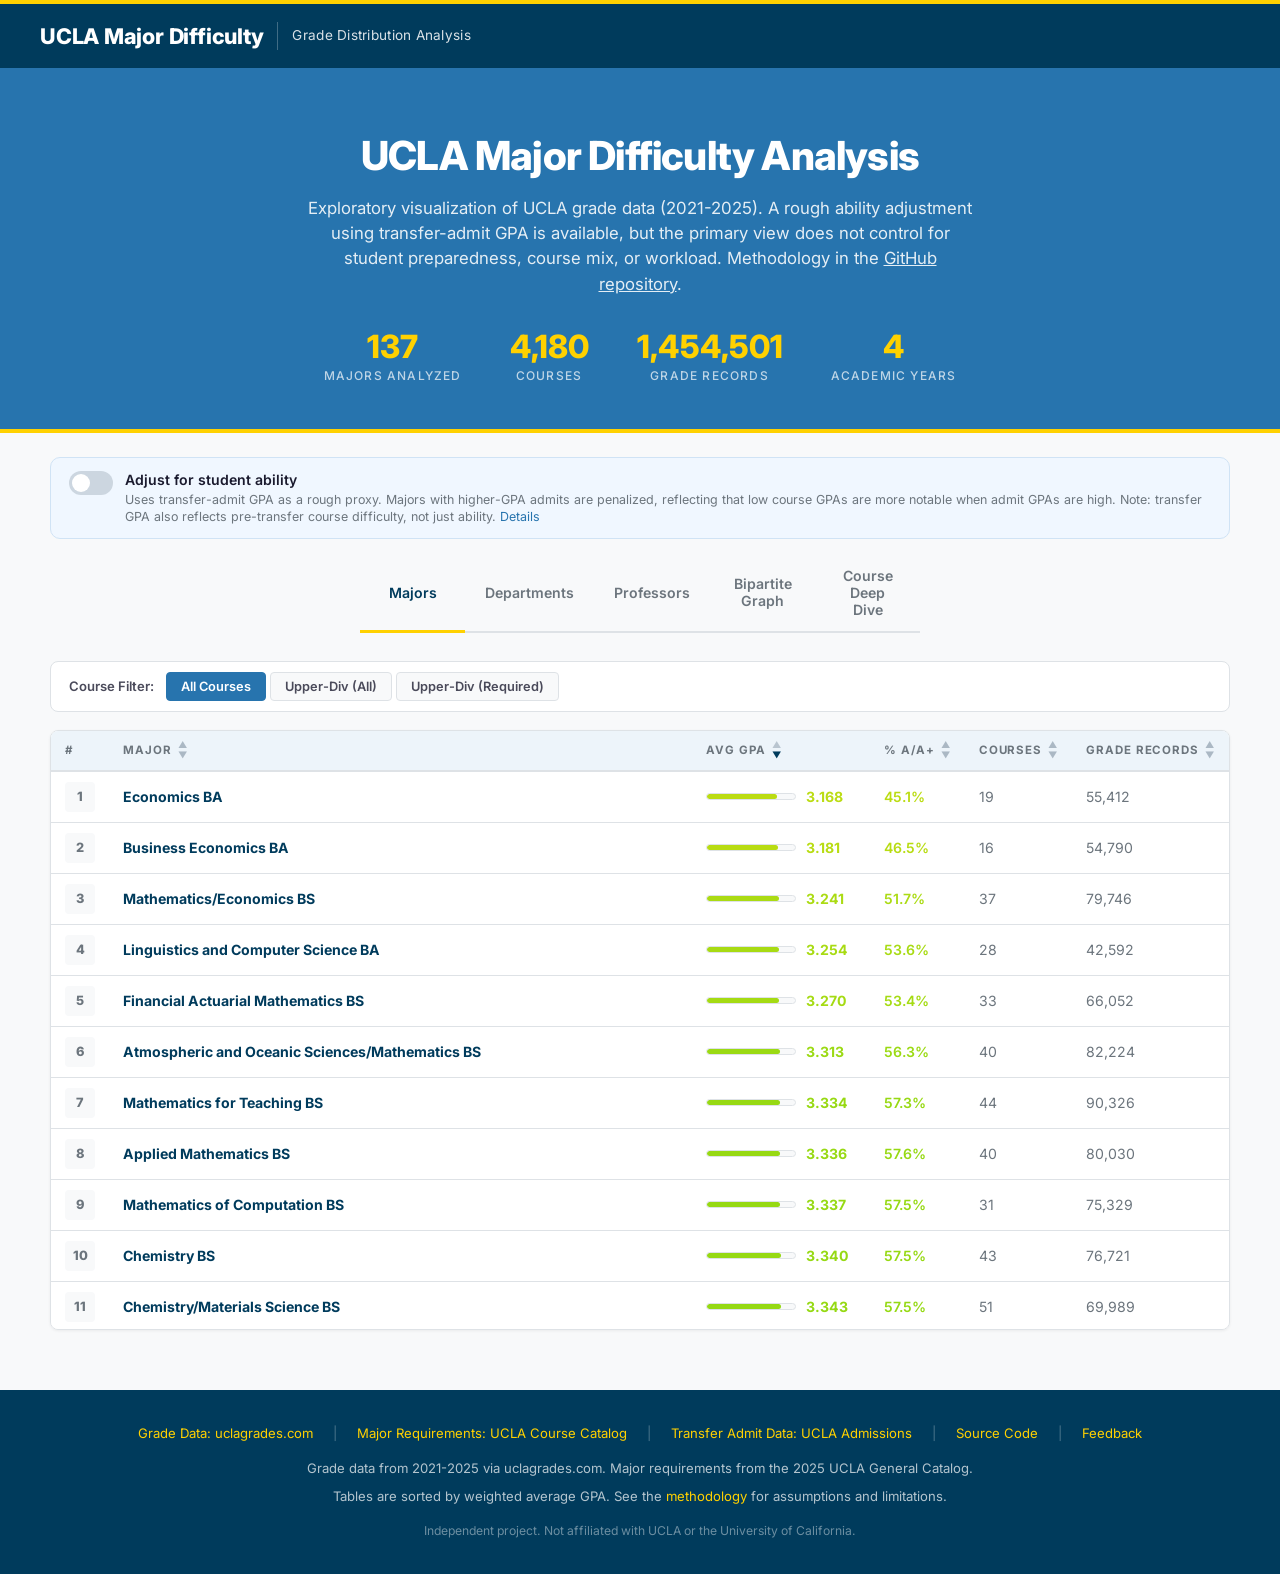
==== index.html @ a9bcaf11 "Add course filtering" ====
<!DOCTYPE html>
<html lang="en">
<head>
    <meta charset="UTF-8">
    <meta name="viewport" content="width=device-width, initial-scale=1.0">
    <title>UCLA Major Difficulty</title>
    <meta name="description" content="Exploratory visualization of UCLA grade distribution patterns (2021-2025). Interactive tables, bipartite graph, and course-level data. Not a definitive difficulty measure.">
    <link rel="icon" href="favicon.ico" type="image/png">
    <style>
/* ============================================================
   UCLA Major Difficulty Analysis — Stylesheet
   Design inspired by catalog.registrar.ucla.edu
   Colors: UCLA Blue (#2774AE), UCLA Gold (#FFD100),
           Dark Blue (#003B5C)
   ============================================================ */

/* --- Google Fonts import --- */
@import url('https://fonts.googleapis.com/css2?family=Inter:wght@300;400;500;600;700;800;900&display=swap');

/* --- Design tokens --- */
:root {
    /* UCLA brand */
    --ucla-blue: #2774AE;
    --ucla-dark-blue: #003B5C;
    --ucla-gold: #FFD100;
    --ucla-gold-dark: #C89A00;

    /* Surfaces */
    --bg-page: #F8F9FA;
    --bg-white: #FFFFFF;
    --bg-light-blue: #EDF4FA;
    --bg-hover: #F0F5FB;

    /* Borders */
    --border-light: #DEE2E6;
    --border-medium: #C1C1C1;
    --border-blue: rgba(39, 116, 174, 0.2);

    /* Text */
    --text-primary: #1A1A2E;
    --text-secondary: #4A4A5A;
    --text-muted: #6C757D;
    --text-on-blue: #FFFFFF;
    --text-link: #2774AE;

    /* Shadows */
    --shadow-sm: 0 1px 3px rgba(0, 0, 0, 0.06);
    --shadow-md: 0 4px 12px rgba(0, 0, 0, 0.08);
    --shadow-lg: 0 8px 30px rgba(0, 0, 0, 0.10);

    /* Radius */
    --radius-sm: 4px;
    --radius-md: 8px;
    --radius-lg: 12px;
}

/* --- Reset & base --- */
*,
*::before,
*::after {
    margin: 0;
    padding: 0;
    box-sizing: border-box;
}

body {
    font-family: 'Inter', 'Helvetica Neue', Helvetica, Arial, sans-serif;
    background: var(--bg-page);
    color: var(--text-primary);
    line-height: 1.6;
    -webkit-font-smoothing: antialiased;
}

a {
    color: var(--text-link);
    text-decoration: none;
}

a:hover {
    text-decoration: underline;
}


/* ============================================================
   HEADER — UCLA-style tiered header
   ============================================================ */

.ucla-topbar {
    background: var(--ucla-gold);
    height: 4px;
}

.site-header {
    background: var(--ucla-dark-blue);
    color: var(--text-on-blue);
    padding: 0 40px;
    display: flex;
    align-items: center;
    justify-content: space-between;
    height: 64px;
}

.site-header__brand {
    display: flex;
    align-items: center;
    gap: 14px;
}

.site-header__logo {
    font-size: 1.35rem;
    font-weight: 800;
    letter-spacing: -0.01em;
    color: var(--text-on-blue);
    text-decoration: none;
}

.site-header__logo:hover {
    text-decoration: none;
    opacity: 0.92;
}

.site-header__divider {
    width: 1px;
    height: 28px;
    background: rgba(255, 255, 255, 0.25);
}

.site-header__subtitle {
    font-size: 0.85rem;
    font-weight: 400;
    opacity: 0.85;
    letter-spacing: 0.02em;
}

.site-header__links {
    display: flex;
    gap: 20px;
}

.site-header__link {
    color: var(--text-on-blue);
    font-size: 0.82rem;
    font-weight: 500;
    opacity: 0.85;
    transition: opacity 0.2s;
}

.site-header__link:hover {
    opacity: 1;
    text-decoration: none;
}


/* ============================================================
   HERO SECTION
   ============================================================ */

.hero {
    background: var(--ucla-blue);
    color: var(--text-on-blue);
    padding: 56px 40px 48px;
    text-align: center;
    position: relative;
}

.hero::after {
    content: '';
    position: absolute;
    bottom: 0;
    left: 0;
    right: 0;
    height: 4px;
    background: var(--ucla-gold);
}

.hero__title {
    font-size: 2.5rem;
    font-weight: 800;
    letter-spacing: -0.02em;
    margin-bottom: 8px;
}

.hero__desc {
    font-size: 1.05rem;
    font-weight: 400;
    opacity: 0.88;
    max-width: 680px;
    margin: 0 auto 32px;
    line-height: 1.5;
}

.hero__stats {
    display: flex;
    justify-content: center;
    gap: 48px;
    flex-wrap: wrap;
}

.hero__stat-num {
    font-size: 2rem;
    font-weight: 800;
    color: var(--ucla-gold);
    line-height: 1.1;
}

.hero__stat-label {
    font-size: 0.75rem;
    font-weight: 500;
    text-transform: uppercase;
    letter-spacing: 0.1em;
    opacity: 0.7;
    margin-top: 2px;
}


/* ============================================================
   WINNER BANNER
   ============================================================ */

.winner-banner {
    background: var(--bg-white);
    border: 1px solid var(--border-light);
    border-left: 5px solid var(--ucla-gold);
    border-radius: var(--radius-md);
    padding: 28px 32px;
    margin: -24px auto 32px;
    max-width: 800px;
    display: flex;
    align-items: center;
    gap: 24px;
    box-shadow: var(--shadow-md);
    position: relative;
    z-index: 2;
}

.winner-banner__icon {
    flex-shrink: 0;
    width: 56px;
    height: 56px;
    background: var(--ucla-gold);
    border-radius: 50%;
    display: flex;
    align-items: center;
    justify-content: center;
    font-size: 1.5rem;
    font-weight: 800;
    color: var(--ucla-dark-blue);
}

.winner-banner__label {
    font-size: 0.82rem;
    font-weight: 600;
    color: var(--text-muted);
    text-transform: uppercase;
    letter-spacing: 0.06em;
}

.winner-banner__name {
    font-size: 1.6rem;
    font-weight: 800;
    color: var(--ucla-dark-blue);
    margin-top: 2px;
}

.winner-banner__detail {
    font-size: 0.88rem;
    color: var(--text-secondary);
    margin-top: 4px;
}


/* ============================================================
   CONTAINER
   ============================================================ */

.container {
    max-width: 1240px;
    margin: 0 auto;
    padding: 0 30px 60px;
}


/* ============================================================
   TABS — UCLA-style underline tabs
   ============================================================ */

.tabs {
    display: flex;
    gap: 0;
    border-bottom: 2px solid var(--border-light);
    margin-bottom: 28px;
    max-width: 560px;
    margin-left: auto;
    margin-right: auto;
}

.tab {
    flex: 1;
    padding: 12px 20px;
    background: transparent;
    border: none;
    border-bottom: 3px solid transparent;
    color: var(--text-muted);
    font-family: 'Inter', sans-serif;
    font-size: 0.88rem;
    font-weight: 600;
    cursor: pointer;
    transition: color 0.2s, border-color 0.2s;
    margin-bottom: -2px;
}

.tab:hover {
    color: var(--text-primary);
}

.tab.active {
    color: var(--ucla-dark-blue);
    border-bottom-color: var(--ucla-gold);
}


/* ============================================================
   PANELS
   ============================================================ */

.panel {
    display: none;
}

.panel.active {
    display: block;
}


/* ============================================================
   FILTER BAR
   ============================================================ */

.filter-bar {
    display: flex;
    flex-wrap: wrap;
    align-items: center;
    gap: 12px;
    margin-bottom: 18px;
    background: var(--bg-white);
    border: 1px solid var(--border-light);
    border-radius: var(--radius-md);
    padding: 10px 18px;
}

.filter-bar label {
    color: var(--text-secondary);
    font-size: 0.82rem;
    font-weight: 600;
}

.filter-bar .filter-group {
    display: flex;
    gap: 4px;
}

.filter-bar button {
    background: var(--bg-page);
    color: var(--text-secondary);
    border: 1px solid var(--border-light);
    border-radius: var(--radius-sm);
    padding: 6px 14px;
    font-family: 'Inter', sans-serif;
    font-size: 0.8rem;
    font-weight: 600;
    cursor: pointer;
    transition: all 0.2s;
}

.filter-bar button:hover {
    border-color: var(--ucla-blue);
    color: var(--ucla-blue);
}

.filter-bar button.active-filter {
    background: var(--ucla-blue);
    border-color: var(--ucla-blue);
    color: var(--text-on-blue);
}


/* ============================================================
   SCROLLABLE TABLE WRAPPER
   ============================================================ */

.table-scroll-wrapper {
    max-height: 600px;
    overflow-y: auto;
    border: 1px solid var(--border-light);
    border-radius: var(--radius-md);
    box-shadow: var(--shadow-sm);
}


/* ============================================================
   RANKINGS TABLE
   ============================================================ */

.rankings-table {
    width: 100%;
    border-collapse: separate;
    border-spacing: 0;
    background: var(--bg-white);
}

.rankings-table th {
    padding: 10px 14px;
    text-align: left;
    color: var(--text-muted);
    font-size: 0.72rem;
    font-weight: 700;
    text-transform: uppercase;
    letter-spacing: 0.08em;
    background: var(--bg-light-blue);
    border-bottom: 2px solid var(--border-light);
    position: sticky;
    top: 0;
    z-index: 3;
}

.rankings-table td {
    padding: 10px 14px;
    border-bottom: 1px solid var(--border-light);
    font-size: 0.88rem;
    transition: background 0.15s;
}

.rankings-table tbody tr:last-child td {
    border-bottom: none;
}

.rankings-table tbody tr:hover td {
    background: var(--bg-hover);
}

.rankings-table th[data-tip] {
    cursor: help;
}

.rankings-table th.sortable,
.courses-table th.sortable {
    cursor: help; /* keep question-mark cursor even when sortable */
    user-select: none;
    white-space: nowrap; /* keep label + icons on same line */
}

.rankings-table th.sortable:hover,
.courses-table th.sortable:hover {
    color: var(--ucla-dark-blue);
}

.sort-icons {
    display: inline-flex;
    flex-direction: column;
    gap: 1px;
    margin-left: 6px;
    vertical-align: middle;
    align-items: center;
    justify-content: center;
    transform: translateY(-1px);
}

.sort-icons .sort-up,
.sort-icons .sort-down {
    font-size: 9px;
    line-height: 9px;
    color: rgba(90, 110, 130, 0.45);
}

/* Active sort indicator rules (your convention):
   - highlight UP when highest values are at the top (desc)
   - highlight DOWN when lowest values are at the top (asc) */
.th-sort-active .sort-icons .sort-up,
.th-sort-active .sort-icons .sort-down {
    color: rgba(90, 110, 130, 0.35);
}
.th-sort-active.th-sort-desc .sort-icons .sort-up {
    color: var(--ucla-dark-blue);
}
.th-sort-active.th-sort-asc .sort-icons .sort-down {
    color: var(--ucla-dark-blue);
}

/* Give narrow sortable columns a bit more room so icons don’t wrap */
#panel-rankings .rankings-table th:nth-child(2) { min-width: 200px; } /* Major */
#panel-rankings .rankings-table th:nth-child(4) { min-width: 86px; }  /* % A/A+ */
#panel-rankings .rankings-table th:nth-child(5) { min-width: 86px; }  /* Courses */
#panel-rankings .rankings-table th:nth-child(6) { min-width: 120px; } /* Grade Records */

#panel-dept-rankings .rankings-table th:nth-child(2) { min-width: 130px; } /* Department */
#panel-dept-rankings .rankings-table th:nth-child(4) { min-width: 86px; }  /* % A/A+ */
#panel-dept-rankings .rankings-table th:nth-child(5) { min-width: 86px; }  /* Courses */
#panel-dept-rankings .rankings-table th:nth-child(6) { min-width: 120px; } /* Grade Records */

#panel-prof-rankings .rankings-table th:nth-child(2) { min-width: 90px; }  /* Dept */
#panel-prof-rankings .rankings-table th:nth-child(3) { min-width: 180px; } /* Professor */
#panel-prof-rankings .rankings-table th:nth-child(5) { min-width: 86px; }  /* % A/A+ */
#panel-prof-rankings .rankings-table th:nth-child(6) { min-width: 120px; } /* Grade Range */
#panel-prof-rankings .rankings-table th:nth-child(7) { min-width: 86px; }  /* Classes */
#panel-prof-rankings .rankings-table th:nth-child(8) { min-width: 120px; } /* Grade Records */

#panel-courses .courses-table th:nth-child(2) { min-width: 110px; } /* Course */
#panel-courses .courses-table th:nth-child(4) { min-width: 90px; }  /* Avg GPA */
#panel-courses .courses-table th:nth-child(5) { min-width: 86px; }  /* % A/A+ */
#panel-courses .courses-table th:nth-child(6) { min-width: 105px; } /* Students */
#panel-courses .courses-table th:nth-child(7) { min-width: 90px; }  /* Dept */

.rankings-table th[data-tip]:hover::after {
    content: attr(data-tip);
    position: absolute;
    top: 100%;
    background: var(--ucla-dark-blue);
    color: var(--text-on-blue);
    font-size: 0.76rem;
    font-weight: 400;
    text-transform: none;
    letter-spacing: 0;
    padding: 10px 14px;
    border-radius: var(--radius-md);
    white-space: normal;
    width: 280px;
    z-index: 200;
    box-shadow: var(--shadow-lg);
    line-height: 1.45;
    pointer-events: none;
}

/* Left-align tooltips by default, right-align on last columns to avoid clipping */
.rankings-table th[data-tip]:hover::after {
    left: 0;
}

.rankings-table th:nth-last-child(-n+2)[data-tip]:hover::after {
    left: auto;
    right: 0;
}


/* --- Rank badges --- */

.rank-badge {
    display: inline-flex;
    align-items: center;
    justify-content: center;
    width: 30px;
    height: 30px;
    border-radius: var(--radius-sm);
    font-weight: 800;
    font-size: 0.8rem;
}

.rank-1 {
    background: var(--ucla-dark-blue);
    color: var(--ucla-gold);
}

.rank-2 {
    background: var(--ucla-blue);
    color: white;
}

.rank-3 {
    background: #5A9FCF;
    color: white;
}

.rank-default {
    background: var(--bg-page);
    color: var(--text-muted);
}


/* --- Major name link --- */

.major-name {
    font-weight: 700;
    font-size: 0.88rem;
}

.major-link {
    color: var(--ucla-dark-blue);
    text-decoration: none;
    transition: color 0.2s;
}

.major-link:hover {
    color: var(--ucla-blue);
    text-decoration: underline;
}


/* --- GPA bar --- */

.gpa-bar-container {
    display: flex;
    align-items: center;
    gap: 10px;
}

.gpa-bar {
    width: 90px;
    height: 7px;
    background: var(--bg-page);
    border-radius: 4px;
    overflow: hidden;
    border: 1px solid var(--border-light);
}

.gpa-bar-fill {
    height: 100%;
    border-radius: 4px;
    transition: width 0.5s ease;
}

.gpa-value {
    font-weight: 700;
    font-size: 0.88rem;
    min-width: 50px;
}

.pct-a {
    font-weight: 600;
    font-size: 0.85rem;
}

.stat-small {
    color: var(--text-muted);
    font-size: 0.82rem;
}


/* ============================================================
   GRAPH PANEL
   ============================================================ */

#graph-container {
    width: 100%;
    height: 700px;
    background: var(--bg-white);
    border-radius: var(--radius-md);
    border: 1px solid var(--border-light);
    position: relative;
    overflow: hidden;
    box-shadow: var(--shadow-sm);
}

#graph-canvas {
    width: 100%;
    height: 100%;
}

.graph-legend-bar {
    display: flex;
    flex-wrap: wrap;
    align-items: center;
    justify-content: center;
    gap: 16px;
    padding: 10px 16px;
    margin-top: 8px;
    background: var(--bg-white);
    border: 1px solid var(--border-light);
    border-radius: var(--radius-md);
    font-size: 0.78rem;
    color: var(--text-secondary);
}

.graph-legend-bar .legend-item {
    display: flex;
    align-items: center;
    gap: 6px;
}

.graph-legend-bar .legend-dot {
    width: 10px;
    height: 10px;
    border-radius: 50%;
    flex-shrink: 0;
}

.legend-sep {
    color: var(--border-medium);
    font-size: 0.85rem;
}

.graph-controls {
    position: absolute;
    top: 16px;
    right: 16px;
    display: flex;
    flex-direction: column;
    gap: 6px;
}

.graph-btn {
    width: 36px;
    height: 36px;
    border-radius: var(--radius-sm);
    background: var(--bg-white);
    border: 1px solid var(--border-light);
    color: var(--text-primary);
    font-size: 1.1rem;
    cursor: pointer;
    display: flex;
    align-items: center;
    justify-content: center;
    transition: all 0.2s;
    box-shadow: var(--shadow-sm);
}

.graph-btn:hover {
    background: var(--ucla-blue);
    border-color: var(--ucla-blue);
    color: white;
}


/* ============================================================
   COURSES PANEL
   ============================================================ */

.prof-caveats {
    background: var(--bg-light-blue);
    border: 1px solid var(--border-blue);
    border-radius: var(--radius-md);
    padding: 14px 18px;
    margin-bottom: 16px;
    font-size: 0.85rem;
    line-height: 1.5;
    color: var(--text-secondary);
}

.prof-caveats strong {
    color: var(--text-primary);
}

/* Professor rankings: alternate row background by department */
#prof-rankings-body tr.prof-dept-odd td {
    background: #F0F2F5;
}
#prof-rankings-body tr.prof-dept-even td {
    background: var(--bg-white);
}
#prof-rankings-body tr:hover td {
    background: var(--bg-hover) !important;
}

.section-title {
    font-size: 1.3rem;
    font-weight: 800;
    margin-bottom: 18px;
    color: var(--text-secondary);
    line-height: 1.5;
    color: var(--ucla-dark-blue);
}

.courses-controls {
    display: flex;
    flex-wrap: wrap;
    align-items: center;
    gap: 14px;
    margin-bottom: 18px;
    background: var(--bg-white);
    border: 1px solid var(--border-light);
    border-radius: var(--radius-md);
    padding: 10px 18px;
}

.courses-controls label {
    color: var(--text-secondary);
    font-size: 0.82rem;
    font-weight: 600;
}

.courses-controls select,
.courses-controls button {
    background: var(--bg-page);
    color: var(--text-primary);
    border: 1px solid var(--border-light);
    border-radius: var(--radius-sm);
    padding: 7px 14px;
    font-family: 'Inter', sans-serif;
    font-size: 0.82rem;
    font-weight: 600;
    cursor: pointer;
    transition: all 0.2s;
}

.courses-controls select:hover,
.courses-controls button:hover {
    border-color: var(--ucla-blue);
}

.courses-controls button.active-sort {
    background: var(--ucla-blue);
    border-color: var(--ucla-blue);
    color: white;
}

.courses-controls .sort-group {
    display: flex;
    gap: 4px;
}

.course-count-info {
    color: var(--text-muted);
    font-size: 0.8rem;
    margin-left: auto;
}

.course-div-group {
    display: flex;
    align-items: center;
    gap: 6px;
}

.course-div-label {
    color: var(--text-secondary);
    font-size: 0.82rem;
    font-weight: 600;
}


/* --- Courses table --- */

.courses-table {
    width: 100%;
    border-collapse: separate;
    border-spacing: 0;
    background: var(--bg-white);
}

.courses-table th {
    padding: 10px 14px;
    text-align: left;
    color: var(--text-muted);
    font-size: 0.72rem;
    font-weight: 700;
    text-transform: uppercase;
    letter-spacing: 0.08em;
    background: var(--bg-light-blue);
    border-bottom: 2px solid var(--border-light);
    position: sticky;
    top: 0;
    z-index: 2;
}

.courses-table td {
    padding: 8px 14px;
    border-bottom: 1px solid var(--border-light);
    font-size: 0.85rem;
    transition: background 0.15s;
}

.courses-table tbody tr:last-child td {
    border-bottom: none;
}

.courses-table tbody tr:hover td {
    background: var(--bg-hover);
}

.courses-table th[data-tip] {
    cursor: help;
}

.courses-table th[data-tip]:hover::after {
    content: attr(data-tip);
    position: absolute;
    top: 100%;
    background: var(--ucla-dark-blue);
    color: var(--text-on-blue);
    font-size: 0.76rem;
    font-weight: 400;
    text-transform: none;
    letter-spacing: 0;
    padding: 10px 14px;
    border-radius: var(--radius-md);
    white-space: normal;
    width: 280px;
    z-index: 200;
    box-shadow: var(--shadow-lg);
    line-height: 1.45;
    pointer-events: none;
}

.courses-table th[data-tip]:hover::after {
    left: 0;
}

.courses-table th:nth-last-child(-n+2)[data-tip]:hover::after {
    left: auto;
    right: 0;
}

.course-code-cell {
    font-weight: 700;
    color: var(--ucla-dark-blue);
    white-space: nowrap;
}

.course-code-cell .course-link {
    color: inherit;
    text-decoration: none;
}

.course-code-cell .course-link:hover {
    text-decoration: underline;
}

.gpa-cell {
    font-weight: 700;
}

.pct-cell {
    font-weight: 600;
}

.students-cell {
    color: var(--text-muted);
    font-size: 0.8rem;
}

.dept-cell {
    color: var(--text-muted);
    font-size: 0.8rem;
}


/* ============================================================
   TOOLTIP
   ============================================================ */

.tooltip {
    position: fixed;
    background: rgba(255, 255, 255, 0.97);
    backdrop-filter: blur(12px);
    border: 1px solid var(--border-light);
    border-radius: var(--radius-md);
    padding: 14px 18px;
    font-size: 0.85rem;
    max-width: 300px;
    pointer-events: none;
    z-index: 1000;
    display: none;
    box-shadow: var(--shadow-lg);
    color: var(--text-primary);
}


/* ============================================================
   FOOTER
   ============================================================ */

.site-footer {
    background: var(--ucla-dark-blue);
    color: rgba(255, 255, 255, 0.7);
    padding: 32px 30px;
    text-align: center;
    font-size: 0.82rem;
    line-height: 1.8;
}

.site-footer a {
    color: var(--ucla-gold);
    text-decoration: none;
}

.site-footer a:hover {
    text-decoration: underline;
}

.footer-links {
    display: flex;
    flex-wrap: wrap;
    justify-content: center;
    gap: 20px;
    margin-bottom: 12px;
}

.footer-links .dot {
    opacity: 0.4;
}


/* ============================================================
   RESPONSIVE
   ============================================================ */

@media (max-width: 768px) {
    html, body {
        overflow-x: hidden;
    }

    /* Hide bipartite graph on mobile (show Professors instead) */
    .tabs .tab:nth-child(4),
    #panel-graph {
        display: none !important;
    }

    .site-header {
        padding: 12px 16px;
        flex-direction: column;
        height: auto;
        gap: 8px;
        align-items: flex-start;
    }

    .site-header__links {
        display: none;
    }

    .site-header__logo {
        font-size: 1.15rem;
    }

    .site-header__subtitle {
        font-size: 0.78rem;
    }

    .hero {
        padding: 28px 16px 24px;
    }

    .hero__title {
        font-size: 1.5rem;
    }

    .hero__desc {
        font-size: 0.9rem;
        margin-bottom: 24px;
    }

    .hero__stats {
        gap: 20px;
        flex-wrap: wrap;
        justify-content: center;
    }

    .hero__stat-num {
        font-size: 1.4rem;
    }

    .hero__stat-label {
        font-size: 0.7rem;
    }

    .winner-banner {
        flex-direction: column;
        text-align: center;
        margin: -12px 16px 20px;
        padding: 16px;
    }

    .winner-banner__name {
        font-size: 1.3rem;
    }

    .winner-banner__detail {
        font-size: 0.8rem;
    }

    .container {
        padding: 0 12px 32px;
        padding-left: max(12px, env(safe-area-inset-left));
        padding-right: max(12px, env(safe-area-inset-right));
        padding-bottom: max(32px, env(safe-area-inset-bottom));
    }

    .tabs {
        flex-wrap: wrap;
        gap: 4px;
        margin-bottom: 20px;
    }

    .tab {
        padding: 10px 14px;
        font-size: 0.82rem;
    }

    .filter-bar {
        gap: 8px;
        padding: 10px 12px;
        flex-wrap: wrap;
    }

    .filter-bar label {
        width: 100%;
    }

    .filter-bar .filter-group {
        flex-wrap: wrap;
    }

    .filter-bar button {
        padding: 8px 12px;
        font-size: 0.78rem;
    }

    /* Tables: horizontal scroll on mobile */
    .table-scroll-wrapper {
        max-height: 450px;
        overflow-x: auto;
        overflow-y: auto;
        -webkit-overflow-scrolling: touch;
        margin: 0 -12px;
        border-radius: 0;
        border-left: none;
        border-right: none;
    }

    .rankings-table,
    .courses-table {
        min-width: 520px;
    }

    .rankings-table th,
    .rankings-table td {
        padding: 8px 10px;
        font-size: 0.8rem;
    }

    .rankings-table .major-name {
        font-size: 0.8rem;
    }

    .rank-badge {
        width: 26px;
        height: 26px;
        font-size: 0.72rem;
    }

    .gpa-bar {
        width: 50px;
        height: 6px;
    }

    .gpa-value {
        font-size: 0.8rem;
        min-width: 44px;
    }

    /* Courses panel */
    .courses-controls {
        padding: 10px 12px;
        gap: 10px;
    }

    .courses-controls label {
        width: 100%;
    }

    .courses-controls select,
    .courses-controls button {
        padding: 8px 12px;
        font-size: 0.78rem;
    }

    /* Prevent iOS zoom when focusing select */
    .courses-controls select {
        font-size: 16px;
    }

    .course-count-info {
        width: 100%;
        margin-left: 0;
        margin-top: 4px;
    }


    .section-title {
        font-size: 1.15rem;
    }

    /* Tooltip: prevent overflow on small screens */
    .tooltip {
        max-width: min(300px, calc(100vw - 32px));
    }

    .courses-table th,
    .courses-table td {
        padding: 8px 10px;
        font-size: 0.8rem;
    }

    /* Footer */
    .site-footer {
        padding: 24px 16px;
        padding-bottom: max(24px, env(safe-area-inset-bottom));
        font-size: 0.78rem;
    }

    .footer-links {
        gap: 12px;
    }
}

/* ─── Ability Adjustment Toggle ─── */

.ability-toggle-bar {
    background: #F0F7FF;
    border: 1px solid #D0E3F5;
    border-radius: 10px;
    padding: 12px 18px;
    margin-top: 24px;
    margin-bottom: 16px;
    display: flex;
    align-items: flex-start;
    gap: 12px;
}

.ability-toggle-bar.active {
    background: #E8F5E9;
    border-color: #A5D6A7;
}

.ability-toggle {
    position: relative;
    display: inline-block;
    width: 44px;
    min-width: 44px;
    height: 24px;
    margin-top: 1px;
}

.ability-toggle input {
    opacity: 0;
    width: 0;
    height: 0;
}

.ability-toggle__slider {
    position: absolute;
    cursor: pointer;
    inset: 0;
    background: #CCD6E0;
    border-radius: 24px;
    transition: 0.3s;
}

.ability-toggle__slider::before {
    content: '';
    position: absolute;
    width: 18px;
    height: 18px;
    left: 3px;
    bottom: 3px;
    background: white;
    border-radius: 50%;
    transition: 0.3s;
}

.ability-toggle input:checked + .ability-toggle__slider {
    background: #4CAF50;
}

.ability-toggle input:checked + .ability-toggle__slider::before {
    transform: translateX(20px);
}

.ability-toggle__label {
    display: flex;
    flex-direction: column;
    gap: 2px;
    font-size: 0.88rem;
    color: var(--text-primary);
    line-height: 1.4;
}

.ability-toggle__label strong {
    font-weight: 600;
}

.ability-toggle__hint {
    font-size: 0.78rem;
    color: var(--text-muted);
    line-height: 1.35;
}

.ability-toggle__hint a {
    color: var(--ucla-blue);
    text-decoration: none;
}

.ability-toggle__hint a:hover {
    text-decoration: underline;
}

/* Extra small phones */
@media (max-width: 380px) {
    .hero__stats {
        gap: 16px;
    }

    .hero__stat-num {
        font-size: 1.2rem;
    }

    .tab {
        padding: 8px 10px;
        font-size: 0.78rem;
    }
}
    </style>
</head>
<body>

    <!-- UCLA-style gold topbar -->
    <div class="ucla-topbar"></div>

    <!-- Site header -->
    <header class="site-header">
        <div class="site-header__brand">
            <a href="https://ethanuser.github.io/ucla-major-difficulty" class="site-header__logo">UCLA Major Difficulty</a>
            <div class="site-header__divider"></div>
            <span class="site-header__subtitle">Grade Distribution Analysis</span>
        </div>
    </header>

    <!-- Hero -->
    <section class="hero">
        <h1 class="hero__title">UCLA Major Difficulty Analysis</h1>
        <p class="hero__desc">Exploratory visualization of UCLA grade data (2021-2025). A rough ability adjustment using transfer-admit GPA is available, but the primary view does not control for student preparedness, course mix, or workload. Methodology in the <a href="https://github.com/ethanuser/ucla-major-difficulty" target="_blank" rel="noopener noreferrer" style="color:inherit;text-decoration:underline">GitHub repository</a>.</p>
        <div class="hero__stats">
            <div>
                <div class="hero__stat-num" id="stat-majors">0</div>
                <div class="hero__stat-label">Majors Analyzed</div>
            </div>
            <div>
                <div class="hero__stat-num" id="stat-courses">0</div>
                <div class="hero__stat-label">Courses</div>
            </div>
            <div>
                <div class="hero__stat-num" id="stat-grades">0</div>
                <div class="hero__stat-label">Grade Records</div>
            </div>
            <div>
                <div class="hero__stat-num" id="stat-years">4</div>
                <div class="hero__stat-label">Academic Years</div>
            </div>
        </div>
    </section>

    <div class="container">

        <!-- Ability Adjustment Toggle -->
        <div class="ability-toggle-bar" id="ability-toggle-bar" style="display:none">
            <label class="ability-toggle">
                <input type="checkbox" id="ability-toggle-check" onchange="toggleAbilityAdjustment(this.checked)">
                <span class="ability-toggle__slider"></span>
            </label>
            <span class="ability-toggle__label">
                <strong>Adjust for student ability</strong>
                <span class="ability-toggle__hint">Uses transfer-admit GPA as a rough proxy. Majors with higher-GPA admits are penalized, reflecting that low course GPAs are more notable when admit GPAs are high. Note: transfer GPA also reflects pre-transfer course difficulty, not just ability. <a href="https://github.com/ethanuser/ucla-major-difficulty/blob/main/methodology.md#921-transfer-admit-gpa-robustness-check" target="_blank" rel="noopener noreferrer">Details</a></span>
            </span>
        </div>

        <!-- Tabs -->
        <div class="tabs">
            <button class="tab active" onclick="switchTab('rankings')">Majors</button>
            <button class="tab" onclick="switchTab('dept-rankings')">Departments</button>
            <button class="tab" onclick="switchTab('prof-rankings')">Professors</button>
            <button class="tab" onclick="switchTab('graph')">Bipartite Graph</button>
            <button class="tab" onclick="switchTab('courses')">Course Deep Dive</button>
        </div>

        <!-- Major Rankings panel -->
        <div class="panel active" id="panel-rankings">
            <div class="filter-bar">
                <label>Course Filter:</label>
                <div class="filter-group">
                    <button id="filter-all" class="active-filter" onclick="setFilter('all')">All Courses</button>
                    <button id="filter-ud-all" onclick="setFilter('ud_all')">Upper-Div (All)</button>
                    <button id="filter-ud-req" onclick="setFilter('ud_req')">Upper-Div (Required)</button>
                </div>
            </div>
            <div class="table-scroll-wrapper">
            <table class="rankings-table">
                <thead><tr>
                    <th data-tip="Position by weighted average GPA in this dataset (lower GPA = higher position). #1 has the lowest average GPA.">#</th>
                    <th class="sortable" data-sort="major" data-tip="Official UCLA major name. Click to view in the UCLA Course Catalog.">Major</th>
                    <th class="sortable" data-sort="gpa" data-tip="Weighted average GPA across matched courses. Blends 60% exact required-course GPAs with 40% department averages. Lower values may indicate stricter grading in this dataset.">Avg GPA</th>
                    <th class="sortable" data-sort="pctA" data-tip="Percentage of letter grades that were A or A+. Lower values may indicate stricter grading curves in this dataset.">% A/A+</th>
                    <th class="sortable" data-sort="courses" data-tip="Number of required courses matched to grade data.">Courses</th>
                    <th class="sortable" data-sort="students" data-tip="Total letter grades recorded across all matched courses from 2021 to 2025. Higher count means more statistical confidence.">Grade Records</th>
                </tr></thead>
                <tbody id="rankings-body"></tbody>
            </table>
            </div>
        </div>

        <!-- Department Rankings panel -->
        <div class="panel" id="panel-dept-rankings">
            <div class="section-title">Departments by Average GPA</div>
            <p style="color:var(--text-muted);font-size:0.85rem;margin-bottom:12px">Subject areas (departments) sorted by weighted average GPA across all their courses in this dataset. Lower GPA may indicate stricter grading.</p>
            <div class="filter-bar">
                <label>Course Filter:</label>
                <div class="filter-group">
                    <button id="dept-filter-all" class="active-filter" onclick="setDeptFilter('all')">All Courses</button>
                    <button id="dept-filter-ud" onclick="setDeptFilter('ud')">Upper Division</button>
                    <button id="dept-filter-ld" onclick="setDeptFilter('ld')">Lower Division</button>
                </div>
            </div>
            <div class="table-scroll-wrapper">
            <table class="rankings-table">
                <thead><tr>
                    <th data-tip="Position by average GPA (lower GPA = higher position).">#</th>
                    <th class="sortable" data-sort="dept" data-tip="Subject area / department code.">Department</th>
                    <th class="sortable" data-sort="gpa" data-tip="Weighted average GPA across all courses in this department.">Avg GPA</th>
                    <th class="sortable" data-sort="pctA" data-tip="Percentage of letter grades that were A or A+.">% A/A+</th>
                    <th class="sortable" data-sort="courses" data-tip="Number of courses with grade data in this department.">Courses</th>
                    <th class="sortable" data-sort="students" data-tip="Total letter grades recorded across all courses in this department.">Grade Records</th>
                </tr></thead>
                <tbody id="dept-rankings-body"></tbody>
            </table>
            </div>
        </div>

        <!-- Professors panel -->
        <div class="panel" id="panel-prof-rankings">
            <div class="section-title">Professors by Average GPA (Within Department)</div>
            <div class="prof-caveats">
                <strong>Important caveats:</strong> This comparison reflects average GPA of courses taught, <em>not</em> teaching quality. Lower GPA may reflect course difficulty (e.g., required weed-out courses), student population, or department norms, not instructor effectiveness. Comparisons are within department only; professors with 10+ class sections taught are included. Use for exploratory context only.
            </div>
            <div class="table-scroll-wrapper">
            <table class="rankings-table">
                <thead><tr>
                    <th data-tip="Position within this department (lower GPA = higher position).">#</th>
                    <th class="sortable" data-sort="dept" data-tip="Subject area / department.">Dept</th>
                    <th class="sortable" data-sort="name" data-tip="Instructor name from grade records.">Professor</th>
                    <th class="sortable" data-sort="gpa" data-tip="Weighted average GPA across all courses taught by this instructor in this department.">Avg GPA</th>
                    <th class="sortable" data-sort="pctA" data-tip="Percentage of letter grades that were A or A+.">% A/A+</th>
                    <th class="sortable" data-sort="range" data-tip="GPA range across this professor's sections (lowest–highest course average). Click to toggle sorting by lowest vs highest section GPA (within department).">Grade Range</th>
                    <th class="sortable" data-sort="classes" data-tip="Number of class sections taught (same course in different terms counts separately; 10+ required to appear).">Classes</th>
                    <th class="sortable" data-sort="students" data-tip="Total letter grades recorded across all courses.">Grade Records</th>
                </tr></thead>
                <tbody id="prof-rankings-body"></tbody>
            </table>
            </div>
        </div>

        <div class="panel" id="panel-graph">
            <div id="graph-container">
                <canvas id="graph-canvas"></canvas>
                <div class="graph-controls">
                    <button class="graph-btn" onclick="zoomGraph(1.2)" title="Zoom In">+</button>
                    <button class="graph-btn" onclick="zoomGraph(0.8)" title="Zoom Out">&minus;</button>
                    <button class="graph-btn" onclick="resetGraph()" title="Reset">&#x27F2;</button>
                </div>
            </div>
            <div class="graph-legend-bar">
                <div class="legend-item"><div class="legend-dot" style="background: hsl(0, 75%, 42%);"></div> Red = harder</div>
                <div class="legend-item"><div class="legend-dot" style="background: hsl(60, 80%, 44%);"></div> Yellow = mid</div>
                <div class="legend-item"><div class="legend-dot" style="background: hsl(120, 75%, 42%);"></div> Green = easier</div>
                <span class="legend-sep">|</span>
                <div class="legend-item" style="font-style:italic;opacity:0.6">Larger node = more courses · Hover for details</div>
            </div>
        </div>

        <!-- Courses panel -->
        <div class="panel" id="panel-courses">
            <div class="section-title">All Courses by GPA</div>
            <div class="courses-controls">
                <label for="course-count">Show:</label>
                <select id="course-count" onchange="renderCourseTable()">
                    <option value="10">10</option>
                    <option value="20">20</option>
                    <option value="50" selected>50</option>
                    <option value="100">100</option>
                    <option value="500">500</option>
                    <option value="1000">1000</option>
                    <option value="all">All</option>
                </select>
                <div class="course-div-group">
                    <span class="course-div-label">Course Level:</span>
                    <button class="course-div-btn active-filter" onclick="setCourseDivisionFilter('all')">All</button>
                    <button class="course-div-btn" onclick="setCourseDivisionFilter('ud')">Upper-Div</button>
                    <button class="course-div-btn" onclick="setCourseDivisionFilter('ld')">Lower-Div</button>
                </div>
                <label for="course-dept-filter">Dept:</label>
                <select id="course-dept-filter" onchange="setCourseDeptFilter(this.value)">
                    <!-- Options populated in app.js from DATA.all_courses_sorted -->
                </select>
                <span class="course-count-info" id="course-count-info"></span>
            </div>
            <div class="table-scroll-wrapper">
            <table class="courses-table">
                <thead><tr>
                    <th data-tip="Row number in the current sort order.">#</th>
                    <th class="sortable" data-sort="course" data-tip="Course ID (e.g. MATH 31A). Format is SUBJECT + NUMBER.">Course</th>
                    <th class="sortable" data-sort="title" data-tip="Official course title from the UCLA catalog.">Title</th>
                    <th class="sortable" data-sort="gpa" data-tip="Weighted average GPA for this course across all sections (2021-2025).">Avg GPA</th>
                    <th class="sortable" data-sort="pctA" data-tip="Percentage of letter grades that were A or A+.">% A/A+</th>
                    <th class="sortable" data-sort="students" data-tip="Total letter grades recorded for this course from 2021 to 2025.">Students</th>
                    <th class="sortable" data-sort="dept" data-tip="Subject area / department this course belongs to.">Dept</th>
                </tr></thead>
                <tbody id="courses-tbody"></tbody>
            </table>
            </div>
        </div>

    </div>

    <!-- Footer -->
    <footer class="site-footer">
        <div class="footer-links">
            <a href="https://uclagrades.com" target="_blank">Grade Data: uclagrades.com</a>
            <span class="dot">|</span>
            <a href="https://catalog.registrar.ucla.edu" target="_blank">Major Requirements: UCLA Course Catalog</a>
            <span class="dot">|</span>
            <a href="https://admission.ucla.edu/apply/transfer/transfer-profile/2025/major" target="_blank">Transfer Admit Data: UCLA Admissions</a>
            <span class="dot">|</span>
            <a href="https://github.com/ethanuser/ucla-major-difficulty" target="_blank">Source Code</a>
            <span class="dot">|</span>
            <a href="https://forms.gle/GWFnP91cfFyLt5aL7" target="_blank">Feedback</a>
        </div>
        <div>Grade data from 2021-2025 via uclagrades.com. Major requirements from the 2025 UCLA General Catalog.</div>
        <div style="margin-top:4px">Tables are sorted by weighted average GPA. See the <a href="https://github.com/ethanuser/ucla-major-difficulty/blob/main/methodology.md" target="_blank">methodology</a> for assumptions and limitations.</div>
        <div style="margin-top:12px;opacity:0.6;font-size:0.76rem">Independent project. Not affiliated with UCLA or the University of California.</div>
    </footer>

    <div class="tooltip" id="tooltip"></div>

    <!-- Inject data, then load app logic -->
    <script>const DATA = {"nodes": [{"id": "major_Economics BA", "label": "Economics BA", "type": "major", "avg_gpa": 3.168, "pct_A": 45.1, "rank": 1, "num_courses": 19, "total_students": 55412, "ability_proxy": 3.955}, {"id": "subj_ECON", "label": "ECON", "type": "subject", "avg_gpa": 3.259, "pct_A": 48.6, "num_courses": 126, "total_students": 69501, "ud_gpa": 3.353, "ud_pctA": 52.7, "ud_num_courses": 117, "ud_total_students": 51836, "ld_gpa": 2.982, "ld_pctA": 36.4, "ld_num_courses": 9, "ld_total_students": 17665, "ability_proxy": 3.8737}, {"id": "subj_MATH", "label": "MATH", "type": "subject", "avg_gpa": 3.267, "pct_A": 55.9, "num_courses": 107, "total_students": 59457, "ud_gpa": 3.26, "ud_pctA": 54.4, "ud_num_courses": 86, "ud_total_students": 24309, "ld_gpa": 3.272, "ld_pctA": 56.9, "ld_num_courses": 21, "ld_total_students": 35148, "ability_proxy": 3.869}, {"id": "subj_MGMT", "label": "MGMT", "type": "subject", "avg_gpa": 3.463, "pct_A": 56.5, "num_courses": 111, "total_students": 47531, "ud_gpa": 3.495, "ud_pctA": 57.1, "ud_num_courses": 107, "ud_total_students": 41951, "ld_gpa": 3.222, "ld_pctA": 51.6, "ld_num_courses": 4, "ld_total_students": 5580, "ability_proxy": 3.8307}, {"id": "major_Business Economics BA", "label": "Business Economics BA", "type": "major", "avg_gpa": 3.181, "pct_A": 46.5, "rank": 2, "num_courses": 16, "total_students": 54790, "ability_proxy": 3.945}, {"id": "subj_ENGCOMP", "label": "ENGCOMP", "type": "subject", "avg_gpa": 3.656, "pct_A": 75.5, "num_courses": 28, "total_students": 16145, "ud_gpa": 3.888, "ud_pctA": 93.9, "ud_num_courses": 14, "ud_total_students": 3089, "ld_gpa": 3.602, "ld_pctA": 71.2, "ld_num_courses": 14, "ld_total_students": 13056, "ability_proxy": 3.8522}, {"id": "major_Mathematics/Economics BS", "label": "Mathematics/Economics BS", "type": "major", "avg_gpa": 3.241, "pct_A": 51.7, "rank": 3, "num_courses": 37, "total_students": 79746, "ability_proxy": 3.955}, {"id": "subj_COMPTNG", "label": "COMPTNG", "type": "subject", "avg_gpa": 3.441, "pct_A": 64.3, "num_courses": 7, "total_students": 6228, "ud_gpa": null, "ud_pctA": null, "ud_num_courses": 0, "ud_total_students": 0, "ld_gpa": 3.441, "ld_pctA": 64.3, "ld_num_courses": 7, "ld_total_students": 6228, "ability_proxy": 3.8658}, {"id": "subj_STATS", "label": "STATS", "type": "subject", "avg_gpa": 3.553, "pct_A": 69.4, "num_courses": 63, "total_students": 35640, "ud_gpa": 3.605, "ud_pctA": 71.6, "ud_num_courses": 49, "ud_total_students": 16745, "ld_gpa": 3.507, "ld_pctA": 67.4, "ld_num_courses": 14, "ld_total_students": 18895, "ability_proxy": 3.8889}, {"id": "major_Linguistics and Computer Science BA", "label": "Linguistics and Computer Science BA", "type": "major", "avg_gpa": 3.254, "pct_A": 53.6, "rank": 4, "num_courses": 28, "total_students": 42592, "ability_proxy": 3.765}, {"id": "subj_COM SCI", "label": "COM SCI", "type": "subject", "avg_gpa": 3.383, "pct_A": 57.9, "num_courses": 79, "total_students": 49704, "ud_gpa": 3.411, "ud_pctA": 57.4, "ud_num_courses": 52, "ud_total_students": 24549, "ld_gpa": 3.357, "ld_pctA": 58.5, "ld_num_courses": 27, "ld_total_students": 25155, "ability_proxy": 3.8785}, {"id": "subj_LING", "label": "LING", "type": "subject", "avg_gpa": 3.55, "pct_A": 71.6, "num_courses": 30, "total_students": 15249, "ud_gpa": 3.429, "ud_pctA": 66.0, "ud_num_courses": 24, "ud_total_students": 5419, "ld_gpa": 3.617, "ld_pctA": 74.7, "ld_num_courses": 6, "ld_total_students": 9830, "ability_proxy": 3.8539}, {"id": "major_Financial Actuarial Mathematics BS", "label": "Financial Actuarial Mathematics BS", "type": "major", "avg_gpa": 3.27, "pct_A": 53.4, "rank": 5, "num_courses": 33, "total_students": 66052, "ability_proxy": 3.94}, {"id": "major_Atmospheric and Oceanic Sciences/Mathematics BS", "label": "Atmospheric and Oceanic Sciences/Mathematics BS", "type": "major", "avg_gpa": 3.313, "pct_A": 56.3, "rank": 6, "num_courses": 40, "total_students": 82224, "ability_proxy": 4.0}, {"id": "subj_A&O SCI", "label": "A&O SCI", "type": "subject", "avg_gpa": 3.579, "pct_A": 73.1, "num_courses": 32, "total_students": 7185, "ud_gpa": 3.543, "ud_pctA": 67.6, "ud_num_courses": 16, "ud_total_students": 1747, "ld_gpa": 3.59, "ld_pctA": 74.9, "ld_num_courses": 16, "ld_total_students": 5438, "ability_proxy": 3.8165}, {"id": "subj_CHEM", "label": "CHEM", "type": "subject", "avg_gpa": 3.381, "pct_A": 58.4, "num_courses": 89, "total_students": 77413, "ud_gpa": 3.436, "ud_pctA": 62.2, "ud_num_courses": 40, "ud_total_students": 20229, "ld_gpa": 3.361, "ld_pctA": 57.0, "ld_num_courses": 49, "ld_total_students": 57184, "ability_proxy": 3.872}, {"id": "subj_PHYSICS", "label": "PHYSICS", "type": "subject", "avg_gpa": 3.424, "pct_A": 60.8, "num_courses": 65, "total_students": 47733, "ud_gpa": 3.494, "ud_pctA": 63.9, "ud_num_courses": 43, "ud_total_students": 7443, "ld_gpa": 3.411, "ld_pctA": 60.3, "ld_num_courses": 22, "ld_total_students": 40290, "ability_proxy": 3.8751}, {"id": "major_Mathematics for Teaching BS", "label": "Mathematics for Teaching BS", "type": "major", "avg_gpa": 3.334, "pct_A": 57.3, "rank": 7, "num_courses": 44, "total_students": 90326, "ability_proxy": 3.94}, {"id": "major_Applied Mathematics BS", "label": "Applied Mathematics BS", "type": "major", "avg_gpa": 3.336, "pct_A": 57.6, "rank": 8, "num_courses": 40, "total_students": 80030, "ability_proxy": 3.94}, {"id": "major_Mathematics of Computation BS", "label": "Mathematics of Computation BS", "type": "major", "avg_gpa": 3.337, "pct_A": 57.5, "rank": 9, "num_courses": 31, "total_students": 75329, "ability_proxy": 3.935}, {"id": "major_Chemistry BS", "label": "Chemistry BS", "type": "major", "avg_gpa": 3.34, "pct_A": 57.5, "rank": 10, "num_courses": 43, "total_students": 76721, "ability_proxy": 3.9}, {"id": "major_Chemistry/Materials Science BS", "label": "Chemistry/Materials Science BS", "type": "major", "avg_gpa": 3.343, "pct_A": 57.5, "rank": 11, "num_courses": 51, "total_students": 69989, "ability_proxy": 3.6}, {"id": "subj_MAT SCI", "label": "MAT SCI", "type": "subject", "avg_gpa": 3.469, "pct_A": 61.3, "num_courses": 43, "total_students": 5806, "ud_gpa": 3.445, "ud_pctA": 59.8, "ud_num_courses": 38, "ud_total_students": 5349, "ld_gpa": 3.748, "ld_pctA": 79.6, "ld_num_courses": 5, "ld_total_students": 457, "ability_proxy": 3.8602}, {"id": "major_Linguistics and Philosophy BA", "label": "Linguistics and Philosophy BA", "type": "major", "avg_gpa": 3.343, "pct_A": 58.9, "rank": 12, "num_courses": 32, "total_students": 27343, "ability_proxy": 3.75}, {"id": "subj_PHILOS", "label": "PHILOS", "type": "subject", "avg_gpa": 3.537, "pct_A": 67.5, "num_courses": 71, "total_students": 15840, "ud_gpa": 3.568, "ud_pctA": 70.5, "ud_num_courses": 41, "ud_total_students": 5057, "ld_gpa": 3.522, "ld_pctA": 66.1, "ld_num_courses": 30, "ld_total_students": 10783, "ability_proxy": 3.8874}, {"id": "major_Physics BS", "label": "Physics BS", "type": "major", "avg_gpa": 3.347, "pct_A": 58.5, "rank": 13, "num_courses": 45, "total_students": 69347, "ability_proxy": 3.92}, {"id": "major_Physics BA", "label": "Physics BA", "type": "major", "avg_gpa": 3.348, "pct_A": 58.6, "rank": 14, "num_courses": 29, "total_students": 65614}, {"id": "major_Astrophysics BS", "label": "Astrophysics BS", "type": "major", "avg_gpa": 3.351, "pct_A": 58.7, "rank": 15, "num_courses": 44, "total_students": 66885, "ability_proxy": 3.85}, {"id": "subj_ASTR", "label": "ASTR", "type": "subject", "avg_gpa": 3.289, "pct_A": 53.5, "num_courses": 16, "total_students": 5586, "ud_gpa": 3.4, "ud_pctA": 59.5, "ud_num_courses": 10, "ud_total_students": 845, "ld_gpa": 3.269, "ld_pctA": 52.5, "ld_num_courses": 6, "ld_total_students": 4741, "ability_proxy": 3.85}, {"id": "subj_EPS SCI", "label": "EPS SCI", "type": "subject", "avg_gpa": 3.54, "pct_A": 68.3, "num_courses": 31, "total_students": 12658, "ud_gpa": 3.49, "ud_pctA": 61.7, "ud_num_courses": 14, "ud_total_students": 986, "ld_gpa": 3.544, "ld_pctA": 68.9, "ld_num_courses": 17, "ld_total_students": 11672, "ability_proxy": 3.7917}, {"id": "major_Computer Science BS", "label": "Computer Science BS", "type": "major", "avg_gpa": 3.351, "pct_A": 58.1, "rank": 16, "num_courses": 32, "total_students": 83511, "ability_proxy": 4.0}, {"id": "subj_C&EE", "label": "C&EE", "type": "subject", "avg_gpa": 3.584, "pct_A": 68.9, "num_courses": 68, "total_students": 9630, "ud_gpa": 3.543, "ud_pctA": 65.8, "ud_num_courses": 52, "ud_total_students": 7682, "ld_gpa": 3.743, "ld_pctA": 81.3, "ld_num_courses": 16, "ld_total_students": 1948, "ability_proxy": 3.8338}, {"id": "subj_EC ENGR", "label": "EC ENGR", "type": "subject", "avg_gpa": 3.558, "pct_A": 68.5, "num_courses": 102, "total_students": 30003, "ud_gpa": 3.545, "ud_pctA": 67.6, "ud_num_courses": 80, "ud_total_students": 21759, "ld_gpa": 3.594, "ld_pctA": 71.2, "ld_num_courses": 22, "ld_total_students": 8244, "ability_proxy": 3.9353}, {"id": "major_Statistics and Data Science BS", "label": "Statistics and Data Science BS", "type": "major", "avg_gpa": 3.352, "pct_A": 59.4, "rank": 17, "num_courses": 21, "total_students": 44198, "ability_proxy": 3.97}, {"id": "major_Atmospheric and Oceanic Sciences BS", "label": "Atmospheric and Oceanic Sciences BS", "type": "major", "avg_gpa": 3.354, "pct_A": 58.3, "rank": 18, "num_courses": 36, "total_students": 99264, "ability_proxy": 3.61}, {"id": "subj_LIFESCI", "label": "LIFESCI", "type": "subject", "avg_gpa": 3.556, "pct_A": 68.6, "num_courses": 17, "total_students": 73132, "ud_gpa": 3.739, "ud_pctA": 82.9, "ud_num_courses": 6, "ud_total_students": 9167, "ld_gpa": 3.53, "ld_pctA": 66.6, "ld_num_courses": 11, "ld_total_students": 63965, "ability_proxy": 3.8755}, {"id": "major_Mathematics BS", "label": "Mathematics BS", "type": "major", "avg_gpa": 3.355, "pct_A": 57.8, "rank": 19, "num_courses": 42, "total_students": 109031, "ability_proxy": 3.945}, {"id": "major_Computer Science and Engineering BS", "label": "Computer Science and Engineering BS", "type": "major", "avg_gpa": 3.356, "pct_A": 58.5, "rank": 20, "num_courses": 37, "total_students": 90484, "ability_proxy": 3.97}, {"id": "major_Materials Engineering BS", "label": "Materials Engineering BS", "type": "major", "avg_gpa": 3.359, "pct_A": 58.3, "rank": 21, "num_courses": 60, "total_students": 76811, "ability_proxy": 3.76}, {"id": "subj_CH ENGR", "label": "CH ENGR", "type": "subject", "avg_gpa": 3.621, "pct_A": 70.6, "num_courses": 33, "total_students": 6899, "ud_gpa": 3.63, "ud_pctA": 71.7, "ud_num_courses": 23, "ud_total_students": 5364, "ld_gpa": 3.589, "ld_pctA": 67.0, "ld_num_courses": 10, "ld_total_students": 1535, "ability_proxy": 3.7956}, {"id": "subj_MECH&AE", "label": "MECH&AE", "type": "subject", "avg_gpa": 3.516, "pct_A": 66.1, "num_courses": 91, "total_students": 21198, "ud_gpa": 3.457, "ud_pctA": 62.5, "ud_num_courses": 58, "ud_total_students": 15384, "ld_gpa": 3.673, "ld_pctA": 75.5, "ld_num_courses": 33, "ld_total_students": 5814, "ability_proxy": 3.8454}, {"id": "major_Electrical Engineering BS", "label": "Electrical Engineering BS", "type": "major", "avg_gpa": 3.361, "pct_A": 59.1, "rank": 22, "num_courses": 34, "total_students": 74658, "ability_proxy": 3.965}, {"id": "major_Linguistics and Spanish BA", "label": "Linguistics and Spanish BA", "type": "major", "avg_gpa": 3.362, "pct_A": 60.7, "rank": 23, "num_courses": 27, "total_students": 24529, "ability_proxy": 3.68}, {"id": "subj_SPAN", "label": "SPAN", "type": "subject", "avg_gpa": 3.7, "pct_A": 80.6, "num_courses": 30, "total_students": 13903, "ud_gpa": 3.74, "ud_pctA": 81.7, "ud_num_courses": 13, "ud_total_students": 2935, "ld_gpa": 3.69, "ld_pctA": 80.3, "ld_num_courses": 17, "ld_total_students": 10968, "ability_proxy": 3.7844}, {"id": "major_Climate Science BS", "label": "Climate Science BS", "type": "major", "avg_gpa": 3.366, "pct_A": 59.0, "rank": 24, "num_courses": 37, "total_students": 104927}, {"id": "major_Data Theory BS", "label": "Data Theory BS", "type": "major", "avg_gpa": 3.368, "pct_A": 60.3, "rank": 25, "num_courses": 42, "total_students": 69051, "ability_proxy": 3.86}, {"id": "major_Earth and Environmental Science BA", "label": "Earth and Environmental Science BA", "type": "major", "avg_gpa": 3.368, "pct_A": 59.0, "rank": 26, "num_courses": 28, "total_students": 56418, "ability_proxy": 3.64}, {"id": "subj_CLUSTER", "label": "CLUSTER", "type": "subject", "avg_gpa": 3.8, "pct_A": 85.8, "num_courses": 39, "total_students": 42369, "ud_gpa": null, "ud_pctA": null, "ud_num_courses": 0, "ud_total_students": 0, "ld_gpa": 3.8, "ld_pctA": 85.8, "ld_num_courses": 39, "ld_total_students": 42369, "ability_proxy": 3.7299}, {"id": "subj_GEOG", "label": "GEOG", "type": "subject", "avg_gpa": 3.567, "pct_A": 70.9, "num_courses": 67, "total_students": 17342, "ud_gpa": 3.54, "ud_pctA": 68.6, "ud_num_courses": 51, "ud_total_students": 8322, "ld_gpa": 3.592, "ld_pctA": 72.9, "ld_num_courses": 16, "ld_total_students": 9020, "ability_proxy": 3.8373}, {"id": "major_Linguistics and Anthropology BA", "label": "Linguistics and Anthropology BA", "type": "major", "avg_gpa": 3.37, "pct_A": 60.8, "rank": 27, "num_courses": 29, "total_students": 26022, "ability_proxy": 3.8}, {"id": "subj_ANTHRO", "label": "ANTHRO", "type": "subject", "avg_gpa": 3.609, "pct_A": 75.9, "num_courses": 78, "total_students": 23966, "ud_gpa": 3.652, "ud_pctA": 78.0, "ud_num_courses": 61, "ud_total_students": 13270, "ld_gpa": 3.557, "ld_pctA": 73.4, "ld_num_courses": 17, "ld_total_students": 10696, "ability_proxy": 3.8298}, {"id": "subj_COMM", "label": "COMM", "type": "subject", "avg_gpa": 3.517, "pct_A": 67.1, "num_courses": 62, "total_students": 21034, "ud_gpa": 3.542, "ud_pctA": 67.3, "ud_num_courses": 54, "ud_total_students": 15560, "ld_gpa": 3.448, "ld_pctA": 66.5, "ld_num_courses": 8, "ld_total_students": 5474, "ability_proxy": 3.8839}, {"id": "subj_SOCIOL", "label": "SOCIOL", "type": "subject", "avg_gpa": 3.362, "pct_A": 57.8, "num_courses": 67, "total_students": 37993, "ud_gpa": 3.337, "ud_pctA": 56.2, "ud_num_courses": 51, "ud_total_students": 24450, "ld_gpa": 3.407, "ld_pctA": 60.8, "ld_num_courses": 16, "ld_total_students": 13543, "ability_proxy": 3.8644}, {"id": "major_Linguistics and English BA", "label": "Linguistics and English BA", "type": "major", "avg_gpa": 3.37, "pct_A": 60.8, "rank": 28, "num_courses": 32, "total_students": 25912, "ability_proxy": 3.285}, {"id": "subj_ENGL", "label": "ENGL", "type": "subject", "avg_gpa": 3.697, "pct_A": 78.8, "num_courses": 131, "total_students": 19619, "ud_gpa": 3.665, "ud_pctA": 76.0, "ud_num_courses": 89, "ud_total_students": 10628, "ld_gpa": 3.735, "ld_pctA": 82.1, "ld_num_courses": 42, "ld_total_students": 8991, "ability_proxy": 3.8295}, {"id": "major_Computer Engineering BS", "label": "Computer Engineering BS", "type": "major", "avg_gpa": 3.372, "pct_A": 59.4, "rank": 29, "num_courses": 39, "total_students": 87992, "ability_proxy": 3.965}, {"id": "subj_ENGR", "label": "ENGR", "type": "subject", "avg_gpa": 3.835, "pct_A": 86.8, "num_courses": 46, "total_students": 12325, "ud_gpa": 3.786, "ud_pctA": 82.7, "ud_num_courses": 24, "ud_total_students": 7968, "ld_gpa": 3.925, "ld_pctA": 94.2, "ld_num_courses": 22, "ld_total_students": 4357, "ability_proxy": 3.965}, {"id": "major_Aerospace Engineering BS", "label": "Aerospace Engineering BS", "type": "major", "avg_gpa": 3.372, "pct_A": 59.2, "rank": 30, "num_courses": 58, "total_students": 75885, "ability_proxy": 3.935}, {"id": "major_Mechanical Engineering BS", "label": "Mechanical Engineering BS", "type": "major", "avg_gpa": 3.375, "pct_A": 59.4, "rank": 31, "num_courses": 60, "total_students": 77640, "ability_proxy": 3.96}, {"id": "major_Chemical Engineering BS", "label": "Chemical Engineering BS", "type": "major", "avg_gpa": 3.377, "pct_A": 59.6, "rank": 32, "num_courses": 52, "total_students": 75537, "ability_proxy": 3.885}, {"id": "subj_BIOENGR", "label": "BIOENGR", "type": "subject", "avg_gpa": 3.591, "pct_A": 73.1, "num_courses": 49, "total_students": 6399, "ud_gpa": 3.446, "ud_pctA": 65.2, "ud_num_courses": 21, "ud_total_students": 3695, "ld_gpa": 3.789, "ld_pctA": 83.8, "ld_num_courses": 28, "ld_total_students": 2704, "ability_proxy": 3.8623}, {"id": "major_Biochemistry BS", "label": "Biochemistry BS", "type": "major", "avg_gpa": 3.379, "pct_A": 58.6, "rank": 33, "num_courses": 46, "total_students": 145367, "ability_proxy": 3.895}, {"id": "subj_MIMG", "label": "MIMG", "type": "subject", "avg_gpa": 3.404, "pct_A": 58.7, "num_courses": 24, "total_students": 8978, "ud_gpa": 3.441, "ud_pctA": 61.6, "ud_num_courses": 19, "ud_total_students": 7410, "ld_gpa": 3.225, "ld_pctA": 44.8, "ld_num_courses": 5, "ld_total_students": 1568, "ability_proxy": 3.9146}, {"id": "major_Geology BS", "label": "Geology BS", "type": "major", "avg_gpa": 3.393, "pct_A": 60.7, "rank": 34, "num_courses": 41, "total_students": 83769, "ability_proxy": 3.745}, {"id": "major_Linguistics and Asian Languages and Cultures BA", "label": "Linguistics and Asian Languages and Cultures BA", "type": "major", "avg_gpa": 3.395, "pct_A": 62.7, "rank": 35, "num_courses": 44, "total_students": 26856, "ability_proxy": 3.72}, {"id": "subj_ASIAN", "label": "ASIAN", "type": "subject", "avg_gpa": 3.597, "pct_A": 71.3, "num_courses": 9, "total_students": 1361, "ud_gpa": 3.57, "ud_pctA": 68.5, "ud_num_courses": 4, "ud_total_students": 505, "ld_gpa": 3.613, "ld_pctA": 72.9, "ld_num_courses": 5, "ld_total_students": 856, "ability_proxy": 3.7581}, {"id": "subj_CHIN", "label": "CHIN", "type": "subject", "avg_gpa": 3.716, "pct_A": 81.6, "num_courses": 29, "total_students": 4639, "ud_gpa": 3.795, "ud_pctA": 85.6, "ud_num_courses": 11, "ud_total_students": 817, "ld_gpa": 3.7, "ld_pctA": 80.8, "ld_num_courses": 18, "ld_total_students": 3822, "ability_proxy": 3.8069}, {"id": "subj_JAPAN", "label": "JAPAN", "type": "subject", "avg_gpa": 3.709, "pct_A": 80.6, "num_courses": 23, "total_students": 5162, "ud_gpa": 3.713, "ud_pctA": 79.5, "ud_num_courses": 10, "ud_total_students": 716, "ld_gpa": 3.708, "ld_pctA": 80.8, "ld_num_courses": 13, "ld_total_students": 4446, "ability_proxy": 3.7274}, {"id": "subj_KOREA", "label": "KOREA", "type": "subject", "avg_gpa": 3.76, "pct_A": 84.8, "num_courses": 30, "total_students": 4248, "ud_gpa": 3.724, "ud_pctA": 79.1, "ud_num_courses": 14, "ud_total_students": 785, "ld_gpa": 3.768, "ld_pctA": 86.1, "ld_num_courses": 16, "ld_total_students": 3463, "ability_proxy": 3.8022}, {"id": "major_General Chemistry BS", "label": "General Chemistry BS", "type": "major", "avg_gpa": 3.397, "pct_A": 60.5, "rank": 36, "num_courses": 49, "total_students": 101064}, {"id": "subj_EDUC", "label": "EDUC", "type": "subject", "avg_gpa": 3.896, "pct_A": 93.1, "num_courses": 162, "total_students": 27097, "ud_gpa": 3.913, "ud_pctA": 94.3, "ud_num_courses": 146, "ud_total_students": 21872, "ld_gpa": 3.825, "ld_pctA": 88.5, "ld_num_courses": 16, "ld_total_students": 5225, "ability_proxy": 3.8283}, {"id": "subj_ENV HLT", "label": "ENV HLT", "type": "subject", "avg_gpa": 3.867, "pct_A": 90.0, "num_courses": 10, "total_students": 1133, "ud_gpa": 3.896, "ud_pctA": 92.2, "ud_num_courses": 6, "ud_total_students": 740, "ld_gpa": 3.813, "ld_pctA": 86.0, "ld_num_courses": 4, "ld_total_students": 393, "ability_proxy": 3.9017}, {"id": "subj_SCI EDU", "label": "SCI EDU", "type": "subject", "avg_gpa": 3.97, "pct_A": 97.7, "num_courses": 1, "total_students": 87, "ud_gpa": 3.97, "ud_pctA": 97.7, "ud_num_courses": 1, "ud_total_students": 87, "ld_gpa": null, "ld_pctA": null, "ld_num_courses": 0, "ld_total_students": 0}, {"id": "major_Bioengineering BS", "label": "Bioengineering BS", "type": "major", "avg_gpa": 3.397, "pct_A": 60.1, "rank": 37, "num_courses": 59, "total_students": 100550, "ability_proxy": 3.98}, {"id": "major_Biophysics BS", "label": "Biophysics BS", "type": "major", "avg_gpa": 3.397, "pct_A": 60.8, "rank": 38, "num_courses": 37, "total_students": 85524, "ability_proxy": 3.885}, {"id": "subj_MCD BIO", "label": "MCD BIO", "type": "subject", "avg_gpa": 3.744, "pct_A": 81.5, "num_courses": 29, "total_students": 11378, "ud_gpa": 3.77, "ud_pctA": 83.3, "ud_num_courses": 16, "ud_total_students": 7364, "ld_gpa": 3.696, "ld_pctA": 78.2, "ld_num_courses": 13, "ld_total_students": 4014, "ability_proxy": 3.8864}, {"id": "subj_NEUROSC", "label": "NEUROSC", "type": "subject", "avg_gpa": 3.462, "pct_A": 63.1, "num_courses": 24, "total_students": 8705, "ud_gpa": 3.445, "ud_pctA": 67.9, "ud_num_courses": 12, "ud_total_students": 2377, "ld_gpa": 3.468, "ld_pctA": 61.3, "ld_num_courses": 12, "ld_total_students": 6328, "ability_proxy": 3.9108}, {"id": "major_Engineering Geology BS", "label": "Engineering Geology BS", "type": "major", "avg_gpa": 3.403, "pct_A": 61.5, "rank": 39, "num_courses": 34, "total_students": 58638, "ability_proxy": 3.55}, {"id": "major_Civil Engineering BS", "label": "Civil Engineering BS", "type": "major", "avg_gpa": 3.409, "pct_A": 61.2, "rank": 40, "num_courses": 64, "total_students": 93205, "ability_proxy": 3.845}, {"id": "subj_ENVIRON", "label": "ENVIRON", "type": "subject", "avg_gpa": 3.754, "pct_A": 81.5, "num_courses": 28, "total_students": 7030, "ud_gpa": 3.779, "ud_pctA": 82.7, "ud_num_courses": 18, "ud_total_students": 5028, "ld_gpa": 3.692, "ld_pctA": 78.5, "ld_num_courses": 10, "ld_total_students": 2002, "ability_proxy": 3.8467}, {"id": "major_Geophysics BS", "label": "Geophysics BS", "type": "major", "avg_gpa": 3.411, "pct_A": 62.6, "rank": 41, "num_courses": 29, "total_students": 53602, "ability_proxy": 3.82}, {"id": "major_Physiological Science BS", "label": "Physiological Science BS", "type": "major", "avg_gpa": 3.416, "pct_A": 61.0, "rank": 42, "num_courses": 40, "total_students": 176937, "ability_proxy": 3.865}, {"id": "subj_PHYSCI", "label": "PHYSCI", "type": "subject", "avg_gpa": 3.67, "pct_A": 75.5, "num_courses": 47, "total_students": 16487, "ud_gpa": 3.653, "ud_pctA": 73.8, "ud_num_courses": 34, "ud_total_students": 10841, "ld_gpa": 3.704, "ld_pctA": 78.8, "ld_num_courses": 13, "ld_total_students": 5646, "ability_proxy": 3.8934}, {"id": "major_Applied Linguistics BA", "label": "Applied Linguistics BA", "type": "major", "avg_gpa": 3.418, "pct_A": 63.5, "rank": 43, "num_courses": 39, "total_students": 33455, "ability_proxy": 3.735}, {"id": "subj_ARABIC", "label": "ARABIC", "type": "subject", "avg_gpa": 3.794, "pct_A": 86.4, "num_courses": 8, "total_students": 787, "ud_gpa": 3.783, "ud_pctA": 85.5, "ud_num_courses": 5, "ud_total_students": 290, "ld_gpa": 3.8, "ld_pctA": 86.9, "ld_num_courses": 3, "ld_total_students": 497, "ability_proxy": 3.8826}, {"id": "subj_ARMENIA", "label": "ARMENIA", "type": "subject", "avg_gpa": 3.942, "pct_A": 98.5, "num_courses": 6, "total_students": 405, "ud_gpa": 3.981, "ud_pctA": 99.4, "ud_num_courses": 4, "ud_total_students": 159, "ld_gpa": 3.916, "ld_pctA": 98.0, "ld_num_courses": 2, "ld_total_students": 246, "ability_proxy": 3.624}, {"id": "subj_CCAS", "label": "CCAS", "type": "subject", "avg_gpa": 3.76, "pct_A": 85.1, "num_courses": 72, "total_students": 14897, "ud_gpa": 3.752, "ud_pctA": 84.8, "ud_num_courses": 39, "ud_total_students": 7339, "ld_gpa": 3.767, "ld_pctA": 85.5, "ld_num_courses": 33, "ld_total_students": 7558, "ability_proxy": 3.8851}, {"id": "subj_FRNCH", "label": "FRNCH", "type": "subject", "avg_gpa": 3.681, "pct_A": 77.8, "num_courses": 22, "total_students": 3716, "ud_gpa": 3.878, "ud_pctA": 92.9, "ud_num_courses": 12, "ud_total_students": 722, "ld_gpa": 3.634, "ld_pctA": 74.2, "ld_num_courses": 10, "ld_total_students": 2994, "ability_proxy": 3.7133}, {"id": "subj_GERMAN", "label": "GERMAN", "type": "subject", "avg_gpa": 3.702, "pct_A": 82.8, "num_courses": 8, "total_students": 1543, "ud_gpa": 3.83, "ud_pctA": 88.7, "ud_num_courses": 3, "ud_total_students": 195, "ld_gpa": 3.683, "ld_pctA": 82.0, "ld_num_courses": 5, "ld_total_students": 1348, "ability_proxy": 3.7259}, {"id": "subj_HEBREW", "label": "HEBREW", "type": "subject", "avg_gpa": 3.927, "pct_A": 94.1, "num_courses": 4, "total_students": 205, "ud_gpa": 3.867, "ud_pctA": 89.7, "ud_num_courses": 1, "ud_total_students": 39, "ld_gpa": 3.941, "ld_pctA": 95.2, "ld_num_courses": 3, "ld_total_students": 166, "ability_proxy": 3.6218}, {"id": "subj_IRANIAN", "label": "IRANIAN", "type": "subject", "avg_gpa": 3.893, "pct_A": 93.8, "num_courses": 15, "total_students": 1151, "ud_gpa": 3.949, "ud_pctA": 96.7, "ud_num_courses": 5, "ud_total_students": 398, "ld_gpa": 3.863, "ld_pctA": 92.3, "ld_num_courses": 10, "ld_total_students": 753, "ability_proxy": 3.6241}, {"id": "subj_PORTGSE", "label": "PORTGSE", "type": "subject", "avg_gpa": 3.673, "pct_A": 81.0, "num_courses": 6, "total_students": 705, "ud_gpa": null, "ud_pctA": null, "ud_num_courses": 0, "ud_total_students": 0, "ld_gpa": 3.673, "ld_pctA": 81.0, "ld_num_courses": 6, "ld_total_students": 705, "ability_proxy": 3.754}, {"id": "subj_PSYCH", "label": "PSYCH", "type": "subject", "avg_gpa": 3.574, "pct_A": 70.3, "num_courses": 115, "total_students": 82026, "ud_gpa": 3.615, "ud_pctA": 72.6, "ud_num_courses": 99, "ud_total_students": 68452, "ld_gpa": 3.37, "ld_pctA": 58.7, "ld_num_courses": 16, "ld_total_students": 13574, "ability_proxy": 3.8751}, {"id": "subj_SLAVC", "label": "SLAVC", "type": "subject", "avg_gpa": 3.581, "pct_A": 70.4, "num_courses": 4, "total_students": 405, "ud_gpa": null, "ud_pctA": null, "ud_num_courses": 0, "ud_total_students": 0, "ld_gpa": 3.581, "ld_pctA": 70.4, "ld_num_courses": 4, "ld_total_students": 405, "ability_proxy": 3.7459}, {"id": "major_Computational Biology BS", "label": "Computational Biology BS", "type": "major", "avg_gpa": 3.419, "pct_A": 61.2, "rank": 44, "num_courses": 95, "total_students": 207782, "ability_proxy": 3.905}, {"id": "subj_BIOMATH", "label": "BIOMATH", "type": "subject", "avg_gpa": 3.928, "pct_A": 96.3, "num_courses": 10, "total_students": 565, "ud_gpa": 3.938, "ud_pctA": 95.6, "ud_num_courses": 7, "ud_total_students": 339, "ld_gpa": 3.912, "ld_pctA": 97.3, "ld_num_courses": 3, "ld_total_students": 226, "ability_proxy": 3.905}, {"id": "subj_C&S BIO", "label": "C&S BIO", "type": "subject", "avg_gpa": 3.835, "pct_A": 89.8, "num_courses": 6, "total_students": 1624, "ud_gpa": 3.924, "ud_pctA": 97.1, "ud_num_courses": 1, "ud_total_students": 375, "ld_gpa": 3.809, "ld_pctA": 87.6, "ld_num_courses": 5, "ld_total_students": 1249, "ability_proxy": 3.8479}, {"id": "subj_EE BIOL", "label": "EE BIOL", "type": "subject", "avg_gpa": 3.604, "pct_A": 72.7, "num_courses": 60, "total_students": 19164, "ud_gpa": 3.607, "ud_pctA": 72.9, "ud_num_courses": 52, "ud_total_students": 18392, "ld_gpa": 3.527, "ld_pctA": 68.5, "ld_num_courses": 8, "ld_total_students": 772, "ability_proxy": 3.8825}, {"id": "subj_EPIDEM", "label": "EPIDEM", "type": "subject", "avg_gpa": 3.758, "pct_A": 83.1, "num_courses": 30, "total_students": 3679, "ud_gpa": 3.747, "ud_pctA": 82.2, "ud_num_courses": 28, "ud_total_students": 3395, "ld_gpa": 3.893, "ld_pctA": 93.7, "ld_num_courses": 2, "ld_total_students": 284, "ability_proxy": 3.9012}, {"id": "subj_NEURO", "label": "NEURO", "type": "subject", "avg_gpa": 3.8, "pct_A": 82.0, "num_courses": 7, "total_students": 1023, "ud_gpa": 3.835, "ud_pctA": 86.9, "ud_num_courses": 4, "ud_total_students": 473, "ld_gpa": 3.769, "ld_pctA": 77.8, "ld_num_courses": 3, "ld_total_students": 550, "ability_proxy": 3.905}, {"id": "major_Mathematics/Applied Science BS", "label": "Mathematics/Applied Science BS", "type": "major", "avg_gpa": 3.422, "pct_A": 61.4, "rank": 45, "num_courses": 49, "total_students": 123247, "ability_proxy": 3.985}, {"id": "subj_BIOSTAT", "label": "BIOSTAT", "type": "subject", "avg_gpa": 3.794, "pct_A": 83.5, "num_courses": 31, "total_students": 4114, "ud_gpa": 3.787, "ud_pctA": 82.8, "ud_num_courses": 27, "ud_total_students": 3783, "ld_gpa": 3.884, "ld_pctA": 91.8, "ld_num_courses": 4, "ld_total_students": 331, "ability_proxy": 3.9299}, {"id": "subj_HIST", "label": "HIST", "type": "subject", "avg_gpa": 3.675, "pct_A": 78.4, "num_courses": 142, "total_students": 33536, "ud_gpa": 3.646, "ud_pctA": 75.8, "ud_num_courses": 92, "ud_total_students": 14434, "ld_gpa": 3.697, "ld_pctA": 80.2, "ld_num_courses": 50, "ld_total_students": 19102, "ability_proxy": 3.8624}, {"id": "major_Sociology BA", "label": "Sociology BA", "type": "major", "avg_gpa": 3.422, "pct_A": 61.8, "rank": 46, "num_courses": 46, "total_students": 49509, "ability_proxy": 3.86}, {"id": "subj_POL SCI", "label": "POL SCI", "type": "subject", "avg_gpa": 3.611, "pct_A": 73.5, "num_courses": 80, "total_students": 39203, "ud_gpa": 3.654, "ud_pctA": 76.1, "ud_num_courses": 65, "ud_total_students": 24758, "ld_gpa": 3.538, "ld_pctA": 69.0, "ld_num_courses": 15, "ld_total_students": 14445, "ability_proxy": 3.8365}, {"id": "major_Linguistics BA", "label": "Linguistics BA", "type": "major", "avg_gpa": 3.424, "pct_A": 63.4, "rank": 47, "num_courses": 27, "total_students": 37489, "ability_proxy": 3.78}, {"id": "major_Anthropology BS", "label": "Anthropology BS", "type": "major", "avg_gpa": 3.427, "pct_A": 61.9, "rank": 48, "num_courses": 43, "total_students": 139879, "ability_proxy": 3.73}, {"id": "major_Microbiology, Immunology, and Molecular Genetics BS", "label": "Microbiology, Immunology, and Molecular Genetics BS", "type": "major", "avg_gpa": 3.429, "pct_A": 61.7, "rank": 49, "num_courses": 93, "total_students": 207565, "ability_proxy": 3.905}, {"id": "subj_HUM GEN", "label": "HUM GEN", "type": "subject", "avg_gpa": 3.857, "pct_A": 89.7, "num_courses": 16, "total_students": 992, "ud_gpa": 3.853, "ud_pctA": 89.3, "ud_num_courses": 15, "ud_total_students": 952, "ld_gpa": 3.962, "ld_pctA": 100.0, "ld_num_courses": 1, "ld_total_students": 40, "ability_proxy": 3.9323}, {"id": "major_Molecular, Cell, and Developmental Biology BS", "label": "Molecular, Cell, and Developmental Biology BS", "type": "major", "avg_gpa": 3.43, "pct_A": 62.0, "rank": 50, "num_courses": 70, "total_students": 197831, "ability_proxy": 3.935}, {"id": "subj_BMD RES", "label": "BMD RES", "type": "subject", "avg_gpa": 3.894, "pct_A": 93.0, "num_courses": 7, "total_students": 4221, "ud_gpa": 3.999, "ud_pctA": 100.0, "ud_num_courses": 2, "ud_total_students": 955, "ld_gpa": 3.863, "ld_pctA": 90.9, "ld_num_courses": 5, "ld_total_students": 3266, "ability_proxy": 3.935}, {"id": "major_Ecology, Behavior, and Evolution BS", "label": "Ecology, Behavior, and Evolution BS", "type": "major", "avg_gpa": 3.436, "pct_A": 62.4, "rank": 51, "num_courses": 88, "total_students": 186833, "ability_proxy": 3.765}, {"id": "major_Nursing BS Prelicensure", "label": "Nursing BS Prelicensure", "type": "major", "avg_gpa": 3.437, "pct_A": 62.3, "rank": 52, "num_courses": 36, "total_students": 70086, "ability_proxy": 3.815}, {"id": "subj_NURSING", "label": "NURSING", "type": "subject", "avg_gpa": 3.828, "pct_A": 88.4, "num_courses": 76, "total_students": 16571, "ud_gpa": 3.829, "ud_pctA": 88.4, "ud_num_courses": 66, "ud_total_students": 14655, "ld_gpa": 3.828, "ld_pctA": 88.9, "ld_num_courses": 10, "ld_total_students": 1916, "ability_proxy": 3.7985}, {"id": "major_Neuroscience BS", "label": "Neuroscience BS", "type": "major", "avg_gpa": 3.438, "pct_A": 62.4, "rank": 53, "num_courses": 98, "total_students": 212619, "ability_proxy": 3.875}, {"id": "subj_DIS STD", "label": "DIS STD", "type": "subject", "avg_gpa": 3.852, "pct_A": 92.3, "num_courses": 11, "total_students": 1866, "ud_gpa": 3.889, "ud_pctA": 94.2, "ud_num_courses": 5, "ud_total_students": 1439, "ld_gpa": 3.727, "ld_pctA": 85.9, "ld_num_courses": 6, "ld_total_students": 427, "ability_proxy": 3.9088}, {"id": "subj_MSC IND", "label": "MSC IND", "type": "subject", "avg_gpa": 3.848, "pct_A": 90.3, "num_courses": 41, "total_students": 4951, "ud_gpa": 3.849, "ud_pctA": 90.1, "ud_num_courses": 27, "ud_total_students": 2750, "ld_gpa": 3.847, "ld_pctA": 90.5, "ld_num_courses": 14, "ld_total_students": 2201, "ability_proxy": 3.8737}, {"id": "subj_PSYCTRY", "label": "PSYCTRY", "type": "subject", "avg_gpa": 3.814, "pct_A": 86.6, "num_courses": 8, "total_students": 2605, "ud_gpa": 3.778, "ud_pctA": 82.8, "ud_num_courses": 6, "ud_total_students": 950, "ld_gpa": 3.835, "ld_pctA": 88.8, "ld_num_courses": 2, "ld_total_students": 1655, "ability_proxy": 3.879}, {"id": "major_Marine Biology BS", "label": "Marine Biology BS", "type": "major", "avg_gpa": 3.438, "pct_A": 62.6, "rank": 54, "num_courses": 99, "total_students": 194967, "ability_proxy": 3.795}, {"id": "subj_SOC GEN", "label": "SOC GEN", "type": "subject", "avg_gpa": 3.883, "pct_A": 92.1, "num_courses": 24, "total_students": 8434, "ud_gpa": 3.93, "ud_pctA": 95.7, "ud_num_courses": 17, "ud_total_students": 6659, "ld_gpa": 3.706, "ld_pctA": 78.4, "ld_num_courses": 7, "ld_total_students": 1775, "ability_proxy": 3.8622}, {"id": "major_Communication BA", "label": "Communication BA", "type": "major", "avg_gpa": 3.442, "pct_A": 63.4, "rank": 55, "num_courses": 92, "total_students": 91378, "ability_proxy": 3.96}, {"id": "subj_ASIA AM", "label": "ASIA AM", "type": "subject", "avg_gpa": 3.825, "pct_A": 89.2, "num_courses": 53, "total_students": 6928, "ud_gpa": 3.772, "ud_pctA": 85.3, "ud_num_courses": 34, "ud_total_students": 2463, "ld_gpa": 3.855, "ld_pctA": 91.3, "ld_num_courses": 19, "ld_total_students": 4465, "ability_proxy": 3.8899}, {"id": "subj_FILM TV", "label": "FILM TV", "type": "subject", "avg_gpa": 3.828, "pct_A": 89.2, "num_courses": 78, "total_students": 20507, "ud_gpa": 3.853, "ud_pctA": 90.4, "ud_num_courses": 60, "ud_total_students": 11129, "ld_gpa": 3.798, "ld_pctA": 87.8, "ld_num_courses": 18, "ld_total_students": 9378, "ability_proxy": 3.8077}, {"id": "major_Linguistics and Psychology BA", "label": "Linguistics and Psychology BA", "type": "major", "avg_gpa": 3.445, "pct_A": 63.7, "rank": 56, "num_courses": 41, "total_students": 63099, "ability_proxy": 3.74}, {"id": "major_Public Health BS", "label": "Public Health BS", "type": "major", "avg_gpa": 3.445, "pct_A": 62.6, "rank": 57, "num_courses": 37, "total_students": 148151, "ability_proxy": 3.965}, {"id": "subj_COM HLT", "label": "COM HLT", "type": "subject", "avg_gpa": 3.82, "pct_A": 87.1, "num_courses": 40, "total_students": 4880, "ud_gpa": 3.817, "ud_pctA": 86.4, "ud_num_courses": 31, "ud_total_students": 4090, "ld_gpa": 3.834, "ld_pctA": 90.8, "ld_num_courses": 9, "ld_total_students": 790, "ability_proxy": 3.9089}, {"id": "subj_HLT POL", "label": "HLT POL", "type": "subject", "avg_gpa": 3.859, "pct_A": 89.6, "num_courses": 42, "total_students": 4173, "ud_gpa": 3.854, "ud_pctA": 89.3, "ud_num_courses": 33, "ud_total_students": 3374, "ld_gpa": 3.877, "ld_pctA": 91.0, "ld_num_courses": 9, "ld_total_students": 799, "ability_proxy": 3.9141}, {"id": "subj_PUB HLT", "label": "PUB HLT", "type": "subject", "avg_gpa": 3.848, "pct_A": 89.4, "num_courses": 11, "total_students": 6328, "ud_gpa": 3.851, "ud_pctA": 89.8, "ud_num_courses": 3, "ud_total_students": 3125, "ld_gpa": 3.845, "ld_pctA": 89.0, "ld_num_courses": 8, "ld_total_students": 3203, "ability_proxy": 3.9486}, {"id": "major_Psychobiology BS", "label": "Psychobiology BS", "type": "major", "avg_gpa": 3.447, "pct_A": 63.0, "rank": 58, "num_courses": 99, "total_students": 243575, "ability_proxy": 3.905}, {"id": "major_Environmental Science BS", "label": "Environmental Science BS", "type": "major", "avg_gpa": 3.449, "pct_A": 63.1, "rank": 59, "num_courses": 176, "total_students": 212018, "ability_proxy": 3.755}, {"id": "subj_PUB AFF", "label": "PUB AFF", "type": "subject", "avg_gpa": 3.763, "pct_A": 83.9, "num_courses": 55, "total_students": 14281, "ud_gpa": 3.819, "ud_pctA": 87.8, "ud_num_courses": 33, "ud_total_students": 7274, "ld_gpa": 3.704, "ld_pctA": 79.9, "ld_num_courses": 22, "ld_total_students": 7007, "ability_proxy": 3.8604}, {"id": "subj_URBN PL", "label": "URBN PL", "type": "subject", "avg_gpa": 3.803, "pct_A": 85.4, "num_courses": 44, "total_students": 4439, "ud_gpa": 3.838, "ud_pctA": 88.3, "ud_num_courses": 36, "ud_total_students": 3719, "ld_gpa": 3.619, "ld_pctA": 70.4, "ld_num_courses": 8, "ld_total_students": 720, "ability_proxy": 3.8469}, {"id": "major_Biology BS", "label": "Biology BS", "type": "major", "avg_gpa": 3.449, "pct_A": 63.1, "rank": 60, "num_courses": 180, "total_students": 240448, "ability_proxy": 3.91}, {"id": "major_Cognitive Science BS", "label": "Cognitive Science BS", "type": "major", "avg_gpa": 3.466, "pct_A": 64.2, "rank": 61, "num_courses": 92, "total_students": 140101, "ability_proxy": 3.885}, {"id": "major_African and Middle Eastern Studies BA", "label": "African and Middle Eastern Studies BA", "type": "major", "avg_gpa": 3.474, "pct_A": 64.9, "rank": 62, "num_courses": 91, "total_students": 39483, "ability_proxy": 3.5}, {"id": "subj_AN N EA", "label": "AN N EA", "type": "subject", "avg_gpa": 3.611, "pct_A": 77.9, "num_courses": 15, "total_students": 6647, "ud_gpa": 3.155, "ud_pctA": 52.4, "ud_num_courses": 1, "ud_total_students": 168, "ld_gpa": 3.623, "ld_pctA": 78.6, "ld_num_courses": 14, "ld_total_students": 6479, "ability_proxy": 3.8819}, {"id": "subj_ART HIS", "label": "ART HIS", "type": "subject", "avg_gpa": 3.645, "pct_A": 77.5, "num_courses": 40, "total_students": 7766, "ud_gpa": 3.593, "ud_pctA": 73.9, "ud_num_courses": 13, "ud_total_students": 1323, "ld_gpa": 3.656, "ld_pctA": 78.2, "ld_num_courses": 27, "ld_total_students": 6443, "ability_proxy": 3.744}, {"id": "subj_COM LIT", "label": "COM LIT", "type": "subject", "avg_gpa": 3.639, "pct_A": 75.7, "num_courses": 17, "total_students": 3008, "ud_gpa": 3.733, "ud_pctA": 84.4, "ud_num_courses": 6, "ud_total_students": 569, "ld_gpa": 3.617, "ld_pctA": 73.7, "ld_num_courses": 11, "ld_total_students": 2439, "ability_proxy": 3.7613}, {"id": "subj_ETHNMUS", "label": "ETHNMUS", "type": "subject", "avg_gpa": 3.85, "pct_A": 90.3, "num_courses": 43, "total_students": 7773, "ud_gpa": 3.941, "ud_pctA": 95.7, "ud_num_courses": 20, "ud_total_students": 2903, "ld_gpa": 3.795, "ld_pctA": 87.0, "ld_num_courses": 23, "ld_total_students": 4870, "ability_proxy": 3.7195}, {"id": "subj_HNRS", "label": "HNRS", "type": "subject", "avg_gpa": 3.904, "pct_A": 94.4, "num_courses": 29, "total_students": 2556, "ud_gpa": 3.892, "ud_pctA": 93.9, "ud_num_courses": 17, "ud_total_students": 1552, "ld_gpa": 3.924, "ld_pctA": 95.1, "ld_num_courses": 12, "ld_total_students": 1004, "ability_proxy": 3.858}, {"id": "subj_I A STD", "label": "I A STD", "type": "subject", "avg_gpa": 3.595, "pct_A": 70.5, "num_courses": 7, "total_students": 1103, "ud_gpa": 3.713, "ud_pctA": 82.2, "ud_num_courses": 4, "ud_total_students": 325, "ld_gpa": 3.546, "ld_pctA": 65.7, "ld_num_courses": 3, "ld_total_students": 778, "ability_proxy": 3.7748}, {"id": "subj_INTL DV", "label": "INTL DV", "type": "subject", "avg_gpa": 3.696, "pct_A": 79.3, "num_courses": 8, "total_students": 3084, "ud_gpa": 3.631, "ud_pctA": 73.4, "ud_num_courses": 5, "ud_total_students": 1490, "ld_gpa": 3.757, "ld_pctA": 84.9, "ld_num_courses": 3, "ld_total_students": 1594, "ability_proxy": 3.7748}, {"id": "subj_ISLM ST", "label": "ISLM ST", "type": "subject", "avg_gpa": 3.624, "pct_A": 77.6, "num_courses": 2, "total_students": 918, "ud_gpa": null, "ud_pctA": null, "ud_num_courses": 0, "ud_total_students": 0, "ld_gpa": 3.624, "ld_pctA": 77.6, "ld_num_courses": 2, "ld_total_students": 918, "ability_proxy": 3.578}, {"id": "subj_JEWISH", "label": "JEWISH", "type": "subject", "avg_gpa": 3.698, "pct_A": 79.0, "num_courses": 3, "total_students": 290, "ud_gpa": null, "ud_pctA": null, "ud_num_courses": 0, "ud_total_students": 0, "ld_gpa": 3.698, "ld_pctA": 79.0, "ld_num_courses": 3, "ld_total_students": 290, "ability_proxy": 3.5666}, {"id": "subj_M E STD", "label": "M E STD", "type": "subject", "avg_gpa": 3.332, "pct_A": 55.2, "num_courses": 3, "total_students": 286, "ud_gpa": null, "ud_pctA": null, "ud_num_courses": 0, "ud_total_students": 0, "ld_gpa": 3.332, "ld_pctA": 55.2, "ld_num_courses": 3, "ld_total_students": 286, "ability_proxy": 3.7096}, {"id": "subj_TURKIC", "label": "TURKIC", "type": "subject", "avg_gpa": 0, "pct_A": 0, "num_courses": 0, "total_students": 0, "ability_proxy": 3.5532}, {"id": "subj_WL ARTS", "label": "WL ARTS", "type": "subject", "avg_gpa": 3.894, "pct_A": 93.3, "num_courses": 20, "total_students": 3239, "ud_gpa": 3.911, "ud_pctA": 94.0, "ud_num_courses": 10, "ud_total_students": 1472, "ld_gpa": 3.88, "ld_pctA": 92.7, "ld_num_courses": 10, "ld_total_students": 1767, "ability_proxy": 3.7199}, {"id": "major_Psychology BA", "label": "Psychology BA", "type": "major", "avg_gpa": 3.483, "pct_A": 64.7, "rank": 63, "num_courses": 54, "total_students": 114921, "ability_proxy": 3.895}, {"id": "major_Public Health BA", "label": "Public Health BA", "type": "major", "avg_gpa": 3.488, "pct_A": 65.5, "rank": 64, "num_courses": 15, "total_students": 42863, "ability_proxy": 3.935}, {"id": "major_Human Biology and Society BS", "label": "Human Biology and Society BS", "type": "major", "avg_gpa": 3.488, "pct_A": 65.8, "rank": 65, "num_courses": 194, "total_students": 266999, "ability_proxy": 3.95}, {"id": "subj_AF AMER", "label": "AF AMER", "type": "subject", "avg_gpa": 3.729, "pct_A": 83.1, "num_courses": 36, "total_students": 6011, "ud_gpa": 3.821, "ud_pctA": 89.7, "ud_num_courses": 15, "ud_total_students": 2494, "ld_gpa": 3.663, "ld_pctA": 78.4, "ld_num_courses": 21, "ld_total_students": 3517, "ability_proxy": 3.9006}, {"id": "subj_AM IND", "label": "AM IND", "type": "subject", "avg_gpa": 3.665, "pct_A": 80.5, "num_courses": 2, "total_students": 631, "ud_gpa": null, "ud_pctA": null, "ud_num_courses": 0, "ud_total_students": 0, "ld_gpa": 3.665, "ld_pctA": 80.5, "ld_num_courses": 2, "ld_total_students": 631, "ability_proxy": 3.9122}, {"id": "subj_FOOD ST", "label": "FOOD ST", "type": "subject", "avg_gpa": 3.869, "pct_A": 90.2, "num_courses": 6, "total_students": 428, "ud_gpa": 3.894, "ud_pctA": 94.1, "ud_num_courses": 2, "ud_total_students": 222, "ld_gpa": 3.842, "ld_pctA": 85.9, "ld_num_courses": 4, "ld_total_students": 206, "ability_proxy": 3.93}, {"id": "subj_GENDER", "label": "GENDER", "type": "subject", "avg_gpa": 3.831, "pct_A": 89.4, "num_courses": 29, "total_students": 6526, "ud_gpa": 3.849, "ud_pctA": 90.5, "ud_num_courses": 17, "ud_total_students": 3737, "ld_gpa": 3.807, "ld_pctA": 88.0, "ld_num_courses": 12, "ld_total_students": 2789, "ability_proxy": 3.8822}, {"id": "subj_GLBL ST", "label": "GLBL ST", "type": "subject", "avg_gpa": 3.788, "pct_A": 85.0, "num_courses": 17, "total_students": 3953, "ud_gpa": 3.82, "ud_pctA": 86.8, "ud_num_courses": 15, "ud_total_students": 2945, "ld_gpa": 3.692, "ld_pctA": 79.8, "ld_num_courses": 2, "ld_total_students": 1008, "ability_proxy": 3.9154}, {"id": "subj_LGBTQS", "label": "LGBTQS", "type": "subject", "avg_gpa": 3.835, "pct_A": 90.5, "num_courses": 5, "total_students": 1550, "ud_gpa": 3.839, "ud_pctA": 91.8, "ud_num_courses": 3, "ud_total_students": 425, "ld_gpa": 3.833, "ld_pctA": 90.0, "ld_num_courses": 2, "ld_total_students": 1125, "ability_proxy": 3.9443}, {"id": "subj_MED HIS", "label": "MED HIS", "type": "subject", "avg_gpa": 0, "pct_A": 0, "num_courses": 0, "total_students": 0, "ability_proxy": 3.9443}, {"id": "subj_NEURBIO", "label": "NEURBIO", "type": "subject", "avg_gpa": 0, "pct_A": 0, "num_courses": 0, "total_students": 0, "ability_proxy": 3.9443}, {"id": "subj_SOC WLF", "label": "SOC WLF", "type": "subject", "avg_gpa": 3.926, "pct_A": 95.0, "num_courses": 43, "total_students": 7920, "ud_gpa": 3.93, "ud_pctA": 95.3, "ud_num_courses": 38, "ud_total_students": 7461, "ld_gpa": 3.86, "ld_pctA": 89.5, "ld_num_courses": 5, "ld_total_students": 459, "ability_proxy": 3.9443}, {"id": "major_Latin American Studies BA", "label": "Latin American Studies BA", "type": "major", "avg_gpa": 3.495, "pct_A": 66.3, "rank": 66, "num_courses": 85, "total_students": 41346}, {"id": "subj_LBR STD", "label": "LBR STD", "type": "subject", "avg_gpa": 3.745, "pct_A": 84.2, "num_courses": 27, "total_students": 4890, "ud_gpa": 3.736, "ud_pctA": 83.7, "ud_num_courses": 16, "ud_total_students": 2450, "ld_gpa": 3.753, "ld_pctA": 84.7, "ld_num_courses": 11, "ld_total_students": 2440, "ability_proxy": 3.8824}, {"id": "subj_MUSC", "label": "MUSC", "type": "subject", "avg_gpa": 3.88, "pct_A": 92.0, "num_courses": 62, "total_students": 12004, "ud_gpa": 3.847, "ud_pctA": 89.2, "ud_num_courses": 29, "ud_total_students": 3376, "ld_gpa": 3.893, "ld_pctA": 93.0, "ld_num_courses": 33, "ld_total_students": 8628, "ability_proxy": 3.7788}, {"id": "major_European Studies BA", "label": "European Studies BA", "type": "major", "avg_gpa": 3.5, "pct_A": 66.4, "rank": 67, "num_courses": 117, "total_students": 45309, "ability_proxy": 3.755}, {"id": "subj_C&EE ST", "label": "C&EE ST", "type": "subject", "avg_gpa": 3.879, "pct_A": 91.6, "num_courses": 3, "total_students": 322, "ud_gpa": 3.913, "ud_pctA": 94.9, "ud_num_courses": 1, "ud_total_students": 117, "ld_gpa": 3.859, "ld_pctA": 89.8, "ld_num_courses": 2, "ld_total_students": 205, "ability_proxy": 3.849}, {"id": "subj_CZCH", "label": "CZCH", "type": "subject", "avg_gpa": 0, "pct_A": 0, "num_courses": 0, "total_students": 0, "ability_proxy": 3.7563}, {"id": "subj_DUTCH", "label": "DUTCH", "type": "subject", "avg_gpa": 3.89, "pct_A": 95.0, "num_courses": 3, "total_students": 141, "ud_gpa": 3.89, "ud_pctA": 95.0, "ud_num_courses": 3, "ud_total_students": 141, "ld_gpa": null, "ld_pctA": null, "ld_num_courses": 0, "ld_total_students": 0, "ability_proxy": 3.755}, {"id": "subj_HNGAR", "label": "HNGAR", "type": "subject", "avg_gpa": 0, "pct_A": 0, "num_courses": 0, "total_students": 0, "ability_proxy": 3.7563}, {"id": "subj_ITALIAN", "label": "ITALIAN", "type": "subject", "avg_gpa": 3.564, "pct_A": 70.9, "num_courses": 11, "total_students": 2396, "ud_gpa": 3.685, "ud_pctA": 74.8, "ud_num_courses": 4, "ud_total_students": 218, "ld_gpa": 3.552, "ld_pctA": 70.6, "ld_num_courses": 7, "ld_total_students": 2178, "ability_proxy": 3.7629}, {"id": "subj_POLSH", "label": "POLSH", "type": "subject", "avg_gpa": 0, "pct_A": 0, "num_courses": 0, "total_students": 0, "ability_proxy": 3.7563}, {"id": "subj_ROMANIA", "label": "ROMANIA", "type": "subject", "avg_gpa": 0, "pct_A": 0, "num_courses": 0, "total_students": 0, "ability_proxy": 3.7563}, {"id": "subj_RUSSN", "label": "RUSSN", "type": "subject", "avg_gpa": 3.751, "pct_A": 85.9, "num_courses": 17, "total_students": 1684, "ud_gpa": 3.75, "ud_pctA": 84.6, "ud_num_courses": 4, "ud_total_students": 234, "ld_gpa": 3.751, "ld_pctA": 86.1, "ld_num_courses": 13, "ld_total_students": 1450, "ability_proxy": 3.8274}, {"id": "subj_SCAND", "label": "SCAND", "type": "subject", "avg_gpa": 3.764, "pct_A": 85.2, "num_courses": 17, "total_students": 2551, "ud_gpa": 3.543, "ud_pctA": 71.2, "ud_num_courses": 7, "ud_total_students": 490, "ld_gpa": 3.817, "ld_pctA": 88.5, "ld_num_courses": 10, "ld_total_students": 2061, "ability_proxy": 3.7243}, {"id": "subj_SRB CRO", "label": "SRB CRO", "type": "subject", "avg_gpa": 3.749, "pct_A": 77.0, "num_courses": 1, "total_students": 61, "ud_gpa": 3.749, "ud_pctA": 77.0, "ud_num_courses": 1, "ud_total_students": 61, "ld_gpa": null, "ld_pctA": null, "ld_num_courses": 0, "ld_total_students": 0, "ability_proxy": 3.7563}, {"id": "subj_UKRN", "label": "UKRN", "type": "subject", "avg_gpa": 0, "pct_A": 0, "num_courses": 0, "total_students": 0, "ability_proxy": 3.7563}, {"id": "subj_YIDDSH", "label": "YIDDSH", "type": "subject", "avg_gpa": 3.73, "pct_A": 86.6, "num_courses": 1, "total_students": 134, "ud_gpa": null, "ud_pctA": null, "ud_num_courses": 0, "ud_total_students": 0, "ld_gpa": 3.73, "ld_pctA": 86.6, "ld_num_courses": 1, "ld_total_students": 134, "ability_proxy": 3.755}, {"id": "major_Asian Studies BA", "label": "Asian Studies BA", "type": "major", "avg_gpa": 3.507, "pct_A": 67.1, "rank": 68, "num_courses": 123, "total_students": 45366, "ability_proxy": 3.745}, {"id": "subj_FILIPNO", "label": "FILIPNO", "type": "subject", "avg_gpa": 3.744, "pct_A": 81.9, "num_courses": 4, "total_students": 636, "ud_gpa": 3.834, "ud_pctA": 86.7, "ud_num_courses": 1, "ud_total_students": 98, "ld_gpa": 3.728, "ld_pctA": 81.0, "ld_num_courses": 3, "ld_total_students": 538, "ability_proxy": 3.76}, {"id": "subj_HIN-URD", "label": "HIN-URD", "type": "subject", "avg_gpa": 3.917, "pct_A": 94.9, "num_courses": 3, "total_students": 608, "ud_gpa": null, "ud_pctA": null, "ud_num_courses": 0, "ud_total_students": 0, "ld_gpa": 3.917, "ld_pctA": 94.9, "ld_num_courses": 3, "ld_total_students": 608, "ability_proxy": 3.76}, {"id": "subj_INDO", "label": "INDO", "type": "subject", "avg_gpa": 3.909, "pct_A": 92.4, "num_courses": 3, "total_students": 131, "ud_gpa": null, "ud_pctA": null, "ud_num_courses": 0, "ud_total_students": 0, "ld_gpa": 3.909, "ld_pctA": 92.4, "ld_num_courses": 3, "ld_total_students": 131, "ability_proxy": 3.76}, {"id": "subj_S ASIAN", "label": "S ASIAN", "type": "subject", "avg_gpa": 3.867, "pct_A": 93.0, "num_courses": 3, "total_students": 284, "ud_gpa": 3.921, "ud_pctA": 95.4, "ud_num_courses": 2, "ud_total_students": 152, "ld_gpa": 3.805, "ld_pctA": 90.2, "ld_num_courses": 1, "ld_total_students": 132, "ability_proxy": 3.76}, {"id": "subj_SEASIAN", "label": "SEASIAN", "type": "subject", "avg_gpa": 3.767, "pct_A": 83.7, "num_courses": 6, "total_students": 688, "ud_gpa": 3.663, "ud_pctA": 71.1, "ud_num_courses": 1, "ud_total_students": 97, "ld_gpa": 3.783, "ld_pctA": 85.8, "ld_num_courses": 5, "ld_total_students": 591, "ability_proxy": 3.825}, {"id": "subj_THAI", "label": "THAI", "type": "subject", "avg_gpa": 3.972, "pct_A": 97.2, "num_courses": 3, "total_students": 144, "ud_gpa": null, "ud_pctA": null, "ud_num_courses": 0, "ud_total_students": 0, "ld_gpa": 3.972, "ld_pctA": 97.2, "ld_num_courses": 3, "ld_total_students": 144, "ability_proxy": 3.76}, {"id": "subj_THEATER", "label": "THEATER", "type": "subject", "avg_gpa": 3.833, "pct_A": 89.4, "num_courses": 80, "total_students": 9046, "ud_gpa": 3.81, "ud_pctA": 88.1, "ud_num_courses": 49, "ud_total_students": 5064, "ld_gpa": 3.861, "ld_pctA": 91.0, "ld_num_courses": 31, "ld_total_students": 3982, "ability_proxy": 3.8086}, {"id": "subj_VIETMSE", "label": "VIETMSE", "type": "subject", "avg_gpa": 3.951, "pct_A": 97.5, "num_courses": 11, "total_students": 1148, "ud_gpa": 4.0, "ud_pctA": 100.0, "ud_num_courses": 3, "ud_total_students": 148, "ld_gpa": 3.943, "ld_pctA": 97.1, "ld_num_courses": 8, "ld_total_students": 1000, "ability_proxy": 3.8418}, {"id": "major_International Development Studies BA", "label": "International Development Studies BA", "type": "major", "avg_gpa": 3.508, "pct_A": 67.4, "rank": 69, "num_courses": 154, "total_students": 94329, "ability_proxy": 3.895}, {"id": "major_Philosophy BA", "label": "Philosophy BA", "type": "major", "avg_gpa": 3.516, "pct_A": 66.5, "rank": 70, "num_courses": 7, "total_students": 5764, "ability_proxy": 3.76}, {"id": "major_Political Science BA", "label": "Political Science BA", "type": "major", "avg_gpa": 3.52, "pct_A": 68.3, "rank": 71, "num_courses": 8, "total_students": 19491, "ability_proxy": 3.915}, {"id": "major_Geography BA", "label": "Geography BA", "type": "major", "avg_gpa": 3.541, "pct_A": 69.3, "rank": 72, "num_courses": 6, "total_students": 3694, "ability_proxy": 3.79}, {"id": "major_Human Biology and Society BA", "label": "Human Biology and Society BA", "type": "major", "avg_gpa": 3.552, "pct_A": 69.4, "rank": 73, "num_courses": 185, "total_students": 163927, "ability_proxy": 3.935}, {"id": "major_Geography/Environmental Studies BA", "label": "Geography/Environmental Studies BA", "type": "major", "avg_gpa": 3.553, "pct_A": 69.7, "rank": 74, "num_courses": 50, "total_students": 15885, "ability_proxy": 3.765}, {"id": "major_Global Studies BA", "label": "Global Studies BA", "type": "major", "avg_gpa": 3.578, "pct_A": 72.0, "rank": 75, "num_courses": 124, "total_students": 87365, "ability_proxy": 3.795}, {"id": "subj_I M STD", "label": "I M STD", "type": "subject", "avg_gpa": 3.714, "pct_A": 79.3, "num_courses": 1, "total_students": 58, "ud_gpa": 3.714, "ud_pctA": 79.3, "ud_num_courses": 1, "ud_total_students": 58, "ld_gpa": null, "ld_pctA": null, "ld_num_courses": 0, "ld_total_students": 0, "ability_proxy": 3.795}, {"id": "subj_RELIGN", "label": "RELIGN", "type": "subject", "avg_gpa": 3.6, "pct_A": 75.0, "num_courses": 21, "total_students": 2593, "ud_gpa": 3.66, "ud_pctA": 76.9, "ud_num_courses": 7, "ud_total_students": 758, "ld_gpa": 3.575, "ld_pctA": 74.3, "ld_num_courses": 14, "ld_total_students": 1835, "ability_proxy": 3.7432}, {"id": "major_Art History BA", "label": "Art History BA", "type": "major", "avg_gpa": 3.587, "pct_A": 73.8, "rank": 76, "num_courses": 26, "total_students": 1994, "ability_proxy": 3.755}, {"id": "major_Spanish and Linguistics BA", "label": "Spanish and Linguistics BA", "type": "major", "avg_gpa": 3.595, "pct_A": 74.9, "rank": 77, "num_courses": 16, "total_students": 8408, "ability_proxy": 3.485}, {"id": "major_Middle Eastern Studies BA", "label": "Middle Eastern Studies BA", "type": "major", "avg_gpa": 3.599, "pct_A": 74.0, "rank": 78, "num_courses": 54, "total_students": 12986, "ability_proxy": 3.715}, {"id": "subj_NR EAST", "label": "NR EAST", "type": "subject", "avg_gpa": 3.72, "pct_A": 80.8, "num_courses": 2, "total_students": 286, "ud_gpa": null, "ud_pctA": null, "ud_num_courses": 0, "ud_total_students": 0, "ld_gpa": 3.72, "ld_pctA": 80.8, "ld_num_courses": 2, "ld_total_students": 286, "ability_proxy": 3.7575}, {"id": "subj_SEMITIC", "label": "SEMITIC", "type": "subject", "avg_gpa": 0, "pct_A": 0, "num_courses": 0, "total_students": 0, "ability_proxy": 3.715}, {"id": "major_Anthropology BA", "label": "Anthropology BA", "type": "major", "avg_gpa": 3.602, "pct_A": 75.9, "rank": 79, "num_courses": 24, "total_students": 13012, "ability_proxy": 3.735}, {"id": "major_American Indian Studies BA", "label": "American Indian Studies BA", "type": "major", "avg_gpa": 3.606, "pct_A": 74.0, "rank": 80, "num_courses": 30, "total_students": 13287, "ability_proxy": 3.495}, {"id": "major_Jewish Studies BA", "label": "Jewish Studies BA", "type": "major", "avg_gpa": 3.619, "pct_A": 75.5, "rank": 81, "num_courses": 16, "total_students": 2588}, {"id": "major_Comparative Literature BA", "label": "Comparative Literature BA", "type": "major", "avg_gpa": 3.628, "pct_A": 74.6, "rank": 82, "num_courses": 7, "total_students": 2062, "ability_proxy": 3.77}, {"id": "major_Labor Studies BA", "label": "Labor Studies BA", "type": "major", "avg_gpa": 3.632, "pct_A": 75.9, "rank": 83, "num_courses": 45, "total_students": 18680, "ability_proxy": 3.765}, {"id": "subj_PUB PLC", "label": "PUB PLC", "type": "subject", "avg_gpa": 3.702, "pct_A": 77.4, "num_courses": 18, "total_students": 4103, "ud_gpa": 3.685, "ud_pctA": 75.9, "ud_num_courses": 14, "ud_total_students": 3571, "ld_gpa": 3.813, "ld_pctA": 87.2, "ld_num_courses": 4, "ld_total_students": 532, "ability_proxy": 3.765}, {"id": "major_Ancient Near East and Egyptology BA", "label": "Ancient Near East and Egyptology BA", "type": "major", "avg_gpa": 3.634, "pct_A": 78.0, "rank": 84, "num_courses": 26, "total_students": 8438}, {"id": "subj_GREEK", "label": "GREEK", "type": "subject", "avg_gpa": 0, "pct_A": 0, "num_courses": 0, "total_students": 0, "ability_proxy": 3.6561}, {"id": "major_Disability Studies BA", "label": "Disability Studies BA", "type": "major", "avg_gpa": 3.638, "pct_A": 76.1, "rank": 85, "num_courses": 71, "total_students": 62853, "ability_proxy": 3.78}, {"id": "subj_ASL", "label": "ASL", "type": "subject", "avg_gpa": 3.755, "pct_A": 85.0, "num_courses": 9, "total_students": 1008, "ud_gpa": null, "ud_pctA": null, "ud_num_courses": 0, "ud_total_students": 0, "ld_gpa": 3.755, "ld_pctA": 85.0, "ld_num_courses": 9, "ld_total_students": 1008, "ability_proxy": 3.78}, {"id": "subj_CESC", "label": "CESC", "type": "subject", "avg_gpa": 3.843, "pct_A": 91.7, "num_courses": 10, "total_students": 2301, "ud_gpa": 3.921, "ud_pctA": 95.3, "ud_num_courses": 7, "ud_total_students": 903, "ld_gpa": 3.792, "ld_pctA": 89.4, "ld_num_courses": 3, "ld_total_students": 1398, "ability_proxy": 3.7469}, {"id": "subj_DESMA", "label": "DESMA", "type": "subject", "avg_gpa": 3.85, "pct_A": 90.9, "num_courses": 27, "total_students": 4243, "ud_gpa": 3.869, "ud_pctA": 91.8, "ud_num_courses": 18, "ud_total_students": 1823, "ld_gpa": 3.835, "ld_pctA": 90.3, "ld_num_courses": 9, "ld_total_students": 2420, "ability_proxy": 3.7792}, {"id": "major_Russian Studies BA", "label": "Russian Studies BA", "type": "major", "avg_gpa": 3.649, "pct_A": 77.1, "rank": 86, "num_courses": 16, "total_students": 1924}, {"id": "major_Study of Religion BA", "label": "Study of Religion BA", "type": "major", "avg_gpa": 3.651, "pct_A": 77.3, "rank": 87, "num_courses": 49, "total_students": 16144, "ability_proxy": 3.61}, {"id": "subj_CLASSIC", "label": "CLASSIC", "type": "subject", "avg_gpa": 3.773, "pct_A": 85.8, "num_courses": 26, "total_students": 7554, "ud_gpa": 3.657, "ud_pctA": 80.3, "ud_num_courses": 13, "ud_total_students": 783, "ld_gpa": 3.786, "ld_pctA": 86.5, "ld_num_courses": 13, "ld_total_students": 6771, "ability_proxy": 3.6544}, {"id": "major_Asian Languages and Linguistics BA", "label": "Asian Languages and Linguistics BA", "type": "major", "avg_gpa": 3.654, "pct_A": 77.8, "rank": 88, "num_courses": 24, "total_students": 8731, "ability_proxy": 3.79}, {"id": "major_English BA", "label": "English BA", "type": "major", "avg_gpa": 3.658, "pct_A": 75.7, "rank": 89, "num_courses": 62, "total_students": 16127, "ability_proxy": 3.79}, {"id": "major_Spanish and Community and Culture BA", "label": "Spanish and Community and Culture BA", "type": "major", "avg_gpa": 3.662, "pct_A": 78.2, "rank": 90, "num_courses": 26, "total_students": 7820, "ability_proxy": 3.705}, {"id": "major_American Literature and Culture BA", "label": "American Literature and Culture BA", "type": "major", "avg_gpa": 3.666, "pct_A": 76.4, "rank": 91, "num_courses": 66, "total_students": 16502, "ability_proxy": 3.605}, {"id": "major_Latin BA", "label": "Latin BA", "type": "major", "avg_gpa": 3.676, "pct_A": 78.9, "rank": 92, "num_courses": 13, "total_students": 4219}, {"id": "subj_LATIN", "label": "LATIN", "type": "subject", "avg_gpa": 3.596, "pct_A": 72.0, "num_courses": 3, "total_students": 710, "ud_gpa": null, "ud_pctA": null, "ud_num_courses": 0, "ud_total_students": 0, "ld_gpa": 3.596, "ld_pctA": 72.0, "ld_num_courses": 3, "ld_total_students": 710, "ability_proxy": 3.785}, {"id": "major_Greek and Latin BA", "label": "Greek and Latin BA", "type": "major", "avg_gpa": 3.676, "pct_A": 78.9, "rank": 93, "num_courses": 13, "total_students": 4219}, {"id": "major_Chinese BA", "label": "Chinese BA", "type": "major", "avg_gpa": 3.68, "pct_A": 78.4, "rank": 94, "num_courses": 19, "total_students": 2871, "ability_proxy": 3.835}, {"id": "major_Central and East European Languages and Cultures BA", "label": "Central and East European Languages and Cultures BA", "type": "major", "avg_gpa": 3.683, "pct_A": 78.7, "rank": 95, "num_courses": 15, "total_students": 1506, "ability_proxy": 3.795}, {"id": "major_Korean BA", "label": "Korean BA", "type": "major", "avg_gpa": 3.684, "pct_A": 79.1, "rank": 96, "num_courses": 19, "total_students": 2160, "ability_proxy": 3.705}, {"id": "major_Greek BA", "label": "Greek BA", "type": "major", "avg_gpa": 3.685, "pct_A": 79.8, "rank": 97, "num_courses": 10, "total_students": 3509}, {"id": "major_Nordic Studies BA", "label": "Nordic Studies BA", "type": "major", "avg_gpa": 3.689, "pct_A": 81.5, "rank": 98, "num_courses": 12, "total_students": 882, "ability_proxy": 3.95}, {"id": "subj_ELTS", "label": "ELTS", "type": "subject", "avg_gpa": 3.684, "pct_A": 81.1, "num_courses": 5, "total_students": 264, "ud_gpa": 3.655, "ud_pctA": 80.1, "ud_num_courses": 3, "ud_total_students": 171, "ld_gpa": 3.737, "ld_pctA": 82.8, "ld_num_courses": 2, "ld_total_students": 93, "ability_proxy": 3.6641}, {"id": "major_History BA", "label": "History BA", "type": "major", "avg_gpa": 3.689, "pct_A": 79.5, "rank": 99, "num_courses": 46, "total_students": 19221, "ability_proxy": 3.84}, {"id": "major_Asian Religions BA", "label": "Asian Religions BA", "type": "major", "avg_gpa": 3.691, "pct_A": 79.7, "rank": 100, "num_courses": 9, "total_students": 1445, "ability_proxy": 3.785}, {"id": "major_Arabic BA", "label": "Arabic BA", "type": "major", "avg_gpa": 3.694, "pct_A": 80.4, "rank": 101, "num_courses": 22, "total_students": 4165, "ability_proxy": 3.89}, {"id": "major_Ethnomusicology BA", "label": "Ethnomusicology BA", "type": "major", "avg_gpa": 3.702, "pct_A": 79.7, "rank": 102, "num_courses": 16, "total_students": 890, "ability_proxy": 3.62}, {"id": "major_Spanish and Portuguese BA", "label": "Spanish and Portuguese BA", "type": "major", "avg_gpa": 3.707, "pct_A": 81.2, "rank": 103, "num_courses": 11, "total_students": 4116}, {"id": "major_European Languages and Transcultural Studies BA", "label": "European Languages and Transcultural Studies BA", "type": "major", "avg_gpa": 3.707, "pct_A": 80.7, "rank": 104, "num_courses": 48, "total_students": 8157, "ability_proxy": 3.42}, {"id": "subj_DGT HUM", "label": "DGT HUM", "type": "subject", "avg_gpa": 3.878, "pct_A": 92.7, "num_courses": 9, "total_students": 2781, "ud_gpa": 3.878, "ud_pctA": 92.7, "ud_num_courses": 9, "ud_total_students": 2781, "ld_gpa": null, "ld_pctA": null, "ld_num_courses": 0, "ld_total_students": 0, "ability_proxy": 3.6528}, {"id": "major_Japanese BA", "label": "Japanese BA", "type": "major", "avg_gpa": 3.71, "pct_A": 80.2, "rank": 105, "num_courses": 19, "total_students": 4098, "ability_proxy": 3.75}, {"id": "major_Asian Humanities BA", "label": "Asian Humanities BA", "type": "major", "avg_gpa": 3.712, "pct_A": 81.0, "rank": 106, "num_courses": 16, "total_students": 5853, "ability_proxy": 3.825}, {"id": "major_Southeast Asian Studies BA", "label": "Southeast Asian Studies BA", "type": "major", "avg_gpa": 3.712, "pct_A": 80.6, "rank": 107, "num_courses": 16, "total_students": 2105}, {"id": "major_African American Studies BA", "label": "African American Studies BA", "type": "major", "avg_gpa": 3.717, "pct_A": 82.4, "rank": 108, "num_courses": 25, "total_students": 5073, "ability_proxy": 3.35}, {"id": "major_European Languages and Transcultural Studies with Scandinavian BA", "label": "European Languages and Transcultural Studies with Scandinavian BA", "type": "major", "avg_gpa": 3.718, "pct_A": 81.5, "rank": 109, "num_courses": 45, "total_students": 6875}, {"id": "major_European Languages and Transcultural Studies with Italian BA", "label": "European Languages and Transcultural Studies with Italian BA", "type": "major", "avg_gpa": 3.718, "pct_A": 81.5, "rank": 110, "num_courses": 45, "total_students": 6875, "ability_proxy": 3.79}, {"id": "major_European Languages and Transcultural Studies with German BA", "label": "European Languages and Transcultural Studies with German BA", "type": "major", "avg_gpa": 3.718, "pct_A": 81.5, "rank": 111, "num_courses": 45, "total_students": 6875}, {"id": "major_European Languages and Transcultural Studies with French and Francophone BA", "label": "European Languages and Transcultural Studies with French and Francophone BA", "type": "major", "avg_gpa": 3.719, "pct_A": 81.5, "rank": 112, "num_courses": 48, "total_students": 7222, "ability_proxy": 3.785}, {"id": "major_Russian Language and Literature BA", "label": "Russian Language and Literature BA", "type": "major", "avg_gpa": 3.726, "pct_A": 84.0, "rank": 113, "num_courses": 13, "total_students": 1112, "ability_proxy": 3.64}, {"id": "major_Spanish BA", "label": "Spanish BA", "type": "major", "avg_gpa": 3.731, "pct_A": 82.7, "rank": 114, "num_courses": 7, "total_students": 3244, "ability_proxy": 3.74}, {"id": "major_Chicana and Chicano Studies BA", "label": "Chicana and Chicano Studies BA", "type": "major", "avg_gpa": 3.749, "pct_A": 84.4, "rank": 115, "num_courses": 51, "total_students": 11376, "ability_proxy": 3.595}, {"id": "major_Public Affairs BA", "label": "Public Affairs BA", "type": "major", "avg_gpa": 3.755, "pct_A": 83.5, "rank": 116, "num_courses": 19, "total_students": 10655, "ability_proxy": 3.705}, {"id": "major_Classical Civilization BA", "label": "Classical Civilization BA", "type": "major", "avg_gpa": 3.757, "pct_A": 84.5, "rank": 117, "num_courses": 9, "total_students": 5773, "ability_proxy": 3.785}, {"id": "major_Iranian Studies BA", "label": "Iranian Studies BA", "type": "major", "avg_gpa": 3.76, "pct_A": 84.0, "rank": 118, "num_courses": 20, "total_students": 1548, "ability_proxy": 3.78}, {"id": "major_Architectural Studies BA", "label": "Architectural Studies BA", "type": "major", "avg_gpa": 3.774, "pct_A": 84.8, "rank": 119, "num_courses": 12, "total_students": 3181, "ability_proxy": 3.855}, {"id": "subj_ARCH&UD", "label": "ARCH&UD", "type": "subject", "avg_gpa": 3.768, "pct_A": 83.8, "num_courses": 37, "total_students": 9086, "ud_gpa": 3.758, "ud_pctA": 82.6, "ud_num_courses": 32, "ud_total_students": 6561, "ld_gpa": 3.796, "ld_pctA": 87.0, "ld_num_courses": 5, "ld_total_students": 2525, "ability_proxy": 3.855}, {"id": "major_Global Jazz Studies BA", "label": "Global Jazz Studies BA", "type": "major", "avg_gpa": 3.798, "pct_A": 86.6, "rank": 120, "num_courses": 27, "total_students": 2309}, {"id": "subj_GJ STDS", "label": "GJ STDS", "type": "subject", "avg_gpa": 3.825, "pct_A": 87.8, "num_courses": 22, "total_students": 1768, "ud_gpa": 3.829, "ud_pctA": 87.7, "ud_num_courses": 19, "ud_total_students": 1502, "ld_gpa": 3.805, "ld_pctA": 88.7, "ld_num_courses": 3, "ld_total_students": 266, "ability_proxy": 3.82}, {"id": "major_Film and Television BA", "label": "Film and Television BA", "type": "major", "avg_gpa": 3.802, "pct_A": 87.6, "rank": 121, "num_courses": 29, "total_students": 12990, "ability_proxy": 3.845}, {"id": "major_Theater BA", "label": "Theater BA", "type": "major", "avg_gpa": 3.809, "pct_A": 87.7, "rank": 122, "num_courses": 10, "total_students": 1817, "ability_proxy": 3.93}, {"id": "major_Music Industry BA", "label": "Music Industry BA", "type": "major", "avg_gpa": 3.817, "pct_A": 88.1, "rank": 123, "num_courses": 92, "total_students": 24247, "ability_proxy": 3.82}, {"id": "subj_MUSCLG", "label": "MUSCLG", "type": "subject", "avg_gpa": 3.785, "pct_A": 87.4, "num_courses": 28, "total_students": 7198, "ud_gpa": 3.632, "ud_pctA": 76.3, "ud_num_courses": 10, "ud_total_students": 1181, "ld_gpa": 3.815, "ld_pctA": 89.5, "ld_num_courses": 18, "ld_total_students": 6017, "ability_proxy": 3.8163}, {"id": "major_Asian American Studies BA", "label": "Asian American Studies BA", "type": "major", "avg_gpa": 3.824, "pct_A": 89.2, "rank": 124, "num_courses": 46, "total_students": 6353, "ability_proxy": 3.73}, {"id": "major_Portuguese and Brazilian Studies BA", "label": "Portuguese and Brazilian Studies BA", "type": "major", "avg_gpa": 3.829, "pct_A": 89.9, "rank": 125, "num_courses": 1, "total_students": 214}, {"id": "major_Music Education BA", "label": "Music Education BA", "type": "major", "avg_gpa": 3.837, "pct_A": 89.3, "rank": 126, "num_courses": 37, "total_students": 7752, "ability_proxy": 3.8}, {"id": "major_Music Composition BA", "label": "Music Composition BA", "type": "major", "avg_gpa": 3.842, "pct_A": 89.6, "rank": 127, "num_courses": 21, "total_students": 7201}, {"id": "major_Gender Studies BA", "label": "Gender Studies BA", "type": "major", "avg_gpa": 3.842, "pct_A": 90.3, "rank": 128, "num_courses": 5, "total_students": 3079, "ability_proxy": 3.77}, {"id": "major_Education and Social Transformation BA", "label": "Education and Social Transformation BA", "type": "major", "avg_gpa": 3.851, "pct_A": 90.3, "rank": 129, "num_courses": 15, "total_students": 4546, "ability_proxy": 3.75}, {"id": "major_Design|Media Arts BA", "label": "Design|Media Arts BA", "type": "major", "avg_gpa": 3.855, "pct_A": 91.2, "rank": 130, "num_courses": 14, "total_students": 2711, "ability_proxy": 3.76}, {"id": "major_Musicology BA", "label": "Musicology BA", "type": "major", "avg_gpa": 3.867, "pct_A": 91.6, "rank": 131, "num_courses": 33, "total_students": 10045, "ability_proxy": 3.82}, {"id": "major_Music History and Industry BA", "label": "Music History and Industry BA", "type": "major", "avg_gpa": 3.869, "pct_A": 91.8, "rank": 132, "num_courses": 35, "total_students": 10767}, {"id": "major_Music BA", "label": "Music BA", "type": "major", "avg_gpa": 3.88, "pct_A": 91.8, "rank": 133, "num_courses": 18, "total_students": 6551}, {"id": "major_Music Performance BM", "label": "Music Performance BM", "type": "major", "avg_gpa": 3.882, "pct_A": 92.1, "rank": 134, "num_courses": 30, "total_students": 8818, "ability_proxy": 3.6}, {"id": "major_World Arts and Cultures BA", "label": "World Arts and Cultures BA", "type": "major", "avg_gpa": 3.887, "pct_A": 92.6, "rank": 135, "num_courses": 10, "total_students": 1382, "ability_proxy": 3.705}, {"id": "major_Art BA", "label": "Art BA", "type": "major", "avg_gpa": 3.897, "pct_A": 93.0, "rank": 136, "num_courses": 19, "total_students": 2325, "ability_proxy": 3.655}, {"id": "subj_ART", "label": "ART", "type": "subject", "avg_gpa": 3.919, "pct_A": 94.5, "num_courses": 27, "total_students": 3460, "ud_gpa": 3.955, "ud_pctA": 97.2, "ud_num_courses": 17, "ud_total_students": 1917, "ld_gpa": 3.873, "ld_pctA": 91.1, "ld_num_courses": 10, "ld_total_students": 1543, "ability_proxy": 3.655}, {"id": "major_Dance BA", "label": "Dance BA", "type": "major", "avg_gpa": 3.914, "pct_A": 94.7, "rank": 137, "num_courses": 34, "total_students": 4270, "ability_proxy": 3.815}, {"id": "subj_DANCE", "label": "DANCE", "type": "subject", "avg_gpa": 3.907, "pct_A": 94.3, "num_courses": 29, "total_students": 3386, "ud_gpa": 3.876, "ud_pctA": 92.4, "ud_num_courses": 5, "ud_total_students": 433, "ld_gpa": 3.912, "ld_pctA": 94.5, "ld_num_courses": 24, "ld_total_students": 2953, "ability_proxy": 3.815}], "edges": [{"source": "major_Economics BA", "target": "subj_ECON"}, {"source": "major_Economics BA", "target": "subj_MATH"}, {"source": "major_Economics BA", "target": "subj_MGMT"}, {"source": "major_Business Economics BA", "target": "subj_ECON"}, {"source": "major_Business Economics BA", "target": "subj_ENGCOMP"}, {"source": "major_Business Economics BA", "target": "subj_MATH"}, {"source": "major_Business Economics BA", "target": "subj_MGMT"}, {"source": "major_Mathematics/Economics BS", "target": "subj_COMPTNG"}, {"source": "major_Mathematics/Economics BS", "target": "subj_ECON"}, {"source": "major_Mathematics/Economics BS", "target": "subj_MATH"}, {"source": "major_Mathematics/Economics BS", "target": "subj_STATS"}, {"source": "major_Linguistics and Computer Science BA", "target": "subj_COM SCI"}, {"source": "major_Linguistics and Computer Science BA", "target": "subj_LING"}, {"source": "major_Linguistics and Computer Science BA", "target": "subj_MATH"}, {"source": "major_Financial Actuarial Mathematics BS", "target": "subj_COMPTNG"}, {"source": "major_Financial Actuarial Mathematics BS", "target": "subj_ECON"}, {"source": "major_Financial Actuarial Mathematics BS", "target": "subj_MATH"}, {"source": "major_Financial Actuarial Mathematics BS", "target": "subj_MGMT"}, {"source": "major_Financial Actuarial Mathematics BS", "target": "subj_STATS"}, {"source": "major_Atmospheric and Oceanic Sciences/Mathematics BS", "target": "subj_A&O SCI"}, {"source": "major_Atmospheric and Oceanic Sciences/Mathematics BS", "target": "subj_CHEM"}, {"source": "major_Atmospheric and Oceanic Sciences/Mathematics BS", "target": "subj_COM SCI"}, {"source": "major_Atmospheric and Oceanic Sciences/Mathematics BS", "target": "subj_COMPTNG"}, {"source": "major_Atmospheric and Oceanic Sciences/Mathematics BS", "target": "subj_MATH"}, {"source": "major_Atmospheric and Oceanic Sciences/Mathematics BS", "target": "subj_PHYSICS"}, {"source": "major_Mathematics for Teaching BS", "target": "subj_CHEM"}, {"source": "major_Mathematics for Teaching BS", "target": "subj_COMPTNG"}, {"source": "major_Mathematics for Teaching BS", "target": "subj_MATH"}, {"source": "major_Mathematics for Teaching BS", "target": "subj_PHYSICS"}, {"source": "major_Mathematics for Teaching BS", "target": "subj_STATS"}, {"source": "major_Applied Mathematics BS", "target": "subj_CHEM"}, {"source": "major_Applied Mathematics BS", "target": "subj_COMPTNG"}, {"source": "major_Applied Mathematics BS", "target": "subj_MATH"}, {"source": "major_Applied Mathematics BS", "target": "subj_PHYSICS"}, {"source": "major_Applied Mathematics BS", "target": "subj_STATS"}, {"source": "major_Mathematics of Computation BS", "target": "subj_CHEM"}, {"source": "major_Mathematics of Computation BS", "target": "subj_COMPTNG"}, {"source": "major_Mathematics of Computation BS", "target": "subj_MATH"}, {"source": "major_Mathematics of Computation BS", "target": "subj_PHYSICS"}, {"source": "major_Mathematics of Computation BS", "target": "subj_STATS"}, {"source": "major_Chemistry BS", "target": "subj_CHEM"}, {"source": "major_Chemistry BS", "target": "subj_COM SCI"}, {"source": "major_Chemistry BS", "target": "subj_COMPTNG"}, {"source": "major_Chemistry BS", "target": "subj_MATH"}, {"source": "major_Chemistry BS", "target": "subj_PHYSICS"}, {"source": "major_Chemistry/Materials Science BS", "target": "subj_CHEM"}, {"source": "major_Chemistry/Materials Science BS", "target": "subj_COM SCI"}, {"source": "major_Chemistry/Materials Science BS", "target": "subj_COMPTNG"}, {"source": "major_Chemistry/Materials Science BS", "target": "subj_MAT SCI"}, {"source": "major_Chemistry/Materials Science BS", "target": "subj_MATH"}, {"source": "major_Chemistry/Materials Science BS", "target": "subj_PHYSICS"}, {"source": "major_Linguistics and Philosophy BA", "target": "subj_COM SCI"}, {"source": "major_Linguistics and Philosophy BA", "target": "subj_COMPTNG"}, {"source": "major_Linguistics and Philosophy BA", "target": "subj_LING"}, {"source": "major_Linguistics and Philosophy BA", "target": "subj_MATH"}, {"source": "major_Linguistics and Philosophy BA", "target": "subj_PHILOS"}, {"source": "major_Physics BS", "target": "subj_CHEM"}, {"source": "major_Physics BS", "target": "subj_COM SCI"}, {"source": "major_Physics BS", "target": "subj_COMPTNG"}, {"source": "major_Physics BS", "target": "subj_MATH"}, {"source": "major_Physics BS", "target": "subj_PHYSICS"}, {"source": "major_Physics BA", "target": "subj_CHEM"}, {"source": "major_Physics BA", "target": "subj_COM SCI"}, {"source": "major_Physics BA", "target": "subj_COMPTNG"}, {"source": "major_Physics BA", "target": "subj_MATH"}, {"source": "major_Physics BA", "target": "subj_PHYSICS"}, {"source": "major_Astrophysics BS", "target": "subj_ASTR"}, {"source": "major_Astrophysics BS", "target": "subj_CHEM"}, {"source": "major_Astrophysics BS", "target": "subj_COM SCI"}, {"source": "major_Astrophysics BS", "target": "subj_COMPTNG"}, {"source": "major_Astrophysics BS", "target": "subj_EPS SCI"}, {"source": "major_Astrophysics BS", "target": "subj_MATH"}, {"source": "major_Astrophysics BS", "target": "subj_PHYSICS"}, {"source": "major_Computer Science BS", "target": "subj_C&EE"}, {"source": "major_Computer Science BS", "target": "subj_COM SCI"}, {"source": "major_Computer Science BS", "target": "subj_EC ENGR"}, {"source": "major_Computer Science BS", "target": "subj_MATH"}, {"source": "major_Computer Science BS", "target": "subj_PHYSICS"}, {"source": "major_Computer Science BS", "target": "subj_STATS"}, {"source": "major_Statistics and Data Science BS", "target": "subj_MATH"}, {"source": "major_Statistics and Data Science BS", "target": "subj_STATS"}, {"source": "major_Atmospheric and Oceanic Sciences BS", "target": "subj_A&O SCI"}, {"source": "major_Atmospheric and Oceanic Sciences BS", "target": "subj_CHEM"}, {"source": "major_Atmospheric and Oceanic Sciences BS", "target": "subj_COM SCI"}, {"source": "major_Atmospheric and Oceanic Sciences BS", "target": "subj_COMPTNG"}, {"source": "major_Atmospheric and Oceanic Sciences BS", "target": "subj_LIFESCI"}, {"source": "major_Atmospheric and Oceanic Sciences BS", "target": "subj_MATH"}, {"source": "major_Atmospheric and Oceanic Sciences BS", "target": "subj_PHYSICS"}, {"source": "major_Mathematics BS", "target": "subj_CHEM"}, {"source": "major_Mathematics BS", "target": "subj_COMPTNG"}, {"source": "major_Mathematics BS", "target": "subj_ECON"}, {"source": "major_Mathematics BS", "target": "subj_LIFESCI"}, {"source": "major_Mathematics BS", "target": "subj_MATH"}, {"source": "major_Mathematics BS", "target": "subj_PHILOS"}, {"source": "major_Mathematics BS", "target": "subj_PHYSICS"}, {"source": "major_Mathematics BS", "target": "subj_STATS"}, {"source": "major_Computer Science and Engineering BS", "target": "subj_C&EE"}, {"source": "major_Computer Science and Engineering BS", "target": "subj_COM SCI"}, {"source": "major_Computer Science and Engineering BS", "target": "subj_EC ENGR"}, {"source": "major_Computer Science and Engineering BS", "target": "subj_MATH"}, {"source": "major_Computer Science and Engineering BS", "target": "subj_PHYSICS"}, {"source": "major_Computer Science and Engineering BS", "target": "subj_STATS"}, {"source": "major_Materials Engineering BS", "target": "subj_C&EE"}, {"source": "major_Materials Engineering BS", "target": "subj_CH ENGR"}, {"source": "major_Materials Engineering BS", "target": "subj_CHEM"}, {"source": "major_Materials Engineering BS", "target": "subj_COM SCI"}, {"source": "major_Materials Engineering BS", "target": "subj_EC ENGR"}, {"source": "major_Materials Engineering BS", "target": "subj_MAT SCI"}, {"source": "major_Materials Engineering BS", "target": "subj_MATH"}, {"source": "major_Materials Engineering BS", "target": "subj_MECH&AE"}, {"source": "major_Materials Engineering BS", "target": "subj_PHYSICS"}, {"source": "major_Materials Engineering BS", "target": "subj_STATS"}, {"source": "major_Electrical Engineering BS", "target": "subj_CHEM"}, {"source": "major_Electrical Engineering BS", "target": "subj_COM SCI"}, {"source": "major_Electrical Engineering BS", "target": "subj_EC ENGR"}, {"source": "major_Electrical Engineering BS", "target": "subj_MATH"}, {"source": "major_Electrical Engineering BS", "target": "subj_PHYSICS"}, {"source": "major_Linguistics and Spanish BA", "target": "subj_COM SCI"}, {"source": "major_Linguistics and Spanish BA", "target": "subj_COMPTNG"}, {"source": "major_Linguistics and Spanish BA", "target": "subj_LING"}, {"source": "major_Linguistics and Spanish BA", "target": "subj_MATH"}, {"source": "major_Linguistics and Spanish BA", "target": "subj_SPAN"}, {"source": "major_Climate Science BS", "target": "subj_A&O SCI"}, {"source": "major_Climate Science BS", "target": "subj_CHEM"}, {"source": "major_Climate Science BS", "target": "subj_COM SCI"}, {"source": "major_Climate Science BS", "target": "subj_COMPTNG"}, {"source": "major_Climate Science BS", "target": "subj_LIFESCI"}, {"source": "major_Climate Science BS", "target": "subj_MATH"}, {"source": "major_Climate Science BS", "target": "subj_PHYSICS"}, {"source": "major_Climate Science BS", "target": "subj_STATS"}, {"source": "major_Data Theory BS", "target": "subj_MATH"}, {"source": "major_Data Theory BS", "target": "subj_STATS"}, {"source": "major_Earth and Environmental Science BA", "target": "subj_C&EE"}, {"source": "major_Earth and Environmental Science BA", "target": "subj_CHEM"}, {"source": "major_Earth and Environmental Science BA", "target": "subj_CLUSTER"}, {"source": "major_Earth and Environmental Science BA", "target": "subj_EPS SCI"}, {"source": "major_Earth and Environmental Science BA", "target": "subj_GEOG"}, {"source": "major_Earth and Environmental Science BA", "target": "subj_MATH"}, {"source": "major_Earth and Environmental Science BA", "target": "subj_PHYSICS"}, {"source": "major_Linguistics and Anthropology BA", "target": "subj_ANTHRO"}, {"source": "major_Linguistics and Anthropology BA", "target": "subj_COM SCI"}, {"source": "major_Linguistics and Anthropology BA", "target": "subj_COMM"}, {"source": "major_Linguistics and Anthropology BA", "target": "subj_COMPTNG"}, {"source": "major_Linguistics and Anthropology BA", "target": "subj_LING"}, {"source": "major_Linguistics and Anthropology BA", "target": "subj_MATH"}, {"source": "major_Linguistics and Anthropology BA", "target": "subj_SOCIOL"}, {"source": "major_Linguistics and English BA", "target": "subj_COM SCI"}, {"source": "major_Linguistics and English BA", "target": "subj_COMPTNG"}, {"source": "major_Linguistics and English BA", "target": "subj_ENGL"}, {"source": "major_Linguistics and English BA", "target": "subj_LING"}, {"source": "major_Linguistics and English BA", "target": "subj_MATH"}, {"source": "major_Computer Engineering BS", "target": "subj_C&EE"}, {"source": "major_Computer Engineering BS", "target": "subj_COM SCI"}, {"source": "major_Computer Engineering BS", "target": "subj_EC ENGR"}, {"source": "major_Computer Engineering BS", "target": "subj_ENGR"}, {"source": "major_Computer Engineering BS", "target": "subj_MATH"}, {"source": "major_Computer Engineering BS", "target": "subj_PHYSICS"}, {"source": "major_Computer Engineering BS", "target": "subj_STATS"}, {"source": "major_Aerospace Engineering BS", "target": "subj_CHEM"}, {"source": "major_Aerospace Engineering BS", "target": "subj_COM SCI"}, {"source": "major_Aerospace Engineering BS", "target": "subj_EC ENGR"}, {"source": "major_Aerospace Engineering BS", "target": "subj_MAT SCI"}, {"source": "major_Aerospace Engineering BS", "target": "subj_MATH"}, {"source": "major_Aerospace Engineering BS", "target": "subj_MECH&AE"}, {"source": "major_Aerospace Engineering BS", "target": "subj_PHYSICS"}, {"source": "major_Mechanical Engineering BS", "target": "subj_CHEM"}, {"source": "major_Mechanical Engineering BS", "target": "subj_COM SCI"}, {"source": "major_Mechanical Engineering BS", "target": "subj_EC ENGR"}, {"source": "major_Mechanical Engineering BS", "target": "subj_MAT SCI"}, {"source": "major_Mechanical Engineering BS", "target": "subj_MATH"}, {"source": "major_Mechanical Engineering BS", "target": "subj_MECH&AE"}, {"source": "major_Mechanical Engineering BS", "target": "subj_PHYSICS"}, {"source": "major_Chemical Engineering BS", "target": "subj_BIOENGR"}, {"source": "major_Chemical Engineering BS", "target": "subj_C&EE"}, {"source": "major_Chemical Engineering BS", "target": "subj_CH ENGR"}, {"source": "major_Chemical Engineering BS", "target": "subj_CHEM"}, {"source": "major_Chemical Engineering BS", "target": "subj_MAT SCI"}, {"source": "major_Chemical Engineering BS", "target": "subj_MATH"}, {"source": "major_Chemical Engineering BS", "target": "subj_MECH&AE"}, {"source": "major_Chemical Engineering BS", "target": "subj_PHYSICS"}, {"source": "major_Biochemistry BS", "target": "subj_CHEM"}, {"source": "major_Biochemistry BS", "target": "subj_COM SCI"}, {"source": "major_Biochemistry BS", "target": "subj_COMPTNG"}, {"source": "major_Biochemistry BS", "target": "subj_LIFESCI"}, {"source": "major_Biochemistry BS", "target": "subj_MATH"}, {"source": "major_Biochemistry BS", "target": "subj_MIMG"}, {"source": "major_Biochemistry BS", "target": "subj_PHYSICS"}, {"source": "major_Geology BS", "target": "subj_C&EE"}, {"source": "major_Geology BS", "target": "subj_CHEM"}, {"source": "major_Geology BS", "target": "subj_CLUSTER"}, {"source": "major_Geology BS", "target": "subj_EPS SCI"}, {"source": "major_Geology BS", "target": "subj_MATH"}, {"source": "major_Geology BS", "target": "subj_PHYSICS"}, {"source": "major_Linguistics and Asian Languages and Cultures BA", "target": "subj_ANTHRO"}, {"source": "major_Linguistics and Asian Languages and Cultures BA", "target": "subj_ASIAN"}, {"source": "major_Linguistics and Asian Languages and Cultures BA", "target": "subj_CHIN"}, {"source": "major_Linguistics and Asian Languages and Cultures BA", "target": "subj_COM SCI"}, {"source": "major_Linguistics and Asian Languages and Cultures BA", "target": "subj_COMPTNG"}, {"source": "major_Linguistics and Asian Languages and Cultures BA", "target": "subj_JAPAN"}, {"source": "major_Linguistics and Asian Languages and Cultures BA", "target": "subj_KOREA"}, {"source": "major_Linguistics and Asian Languages and Cultures BA", "target": "subj_LING"}, {"source": "major_Linguistics and Asian Languages and Cultures BA", "target": "subj_MATH"}, {"source": "major_General Chemistry BS", "target": "subj_A&O SCI"}, {"source": "major_General Chemistry BS", "target": "subj_CHEM"}, {"source": "major_General Chemistry BS", "target": "subj_COM SCI"}, {"source": "major_General Chemistry BS", "target": "subj_COMPTNG"}, {"source": "major_General Chemistry BS", "target": "subj_EDUC"}, {"source": "major_General Chemistry BS", "target": "subj_ENV HLT"}, {"source": "major_General Chemistry BS", "target": "subj_EPS SCI"}, {"source": "major_General Chemistry BS", "target": "subj_LIFESCI"}, {"source": "major_General Chemistry BS", "target": "subj_MATH"}, {"source": "major_General Chemistry BS", "target": "subj_PHYSICS"}, {"source": "major_General Chemistry BS", "target": "subj_SCI EDU"}, {"source": "major_Bioengineering BS", "target": "subj_BIOENGR"}, {"source": "major_Bioengineering BS", "target": "subj_C&EE"}, {"source": "major_Bioengineering BS", "target": "subj_CHEM"}, {"source": "major_Bioengineering BS", "target": "subj_COM SCI"}, {"source": "major_Bioengineering BS", "target": "subj_EC ENGR"}, {"source": "major_Bioengineering BS", "target": "subj_LIFESCI"}, {"source": "major_Bioengineering BS", "target": "subj_MAT SCI"}, {"source": "major_Bioengineering BS", "target": "subj_MATH"}, {"source": "major_Bioengineering BS", "target": "subj_MECH&AE"}, {"source": "major_Bioengineering BS", "target": "subj_PHYSICS"}, {"source": "major_Biophysics BS", "target": "subj_CHEM"}, {"source": "major_Biophysics BS", "target": "subj_LIFESCI"}, {"source": "major_Biophysics BS", "target": "subj_MATH"}, {"source": "major_Biophysics BS", "target": "subj_MCD BIO"}, {"source": "major_Biophysics BS", "target": "subj_MECH&AE"}, {"source": "major_Biophysics BS", "target": "subj_NEUROSC"}, {"source": "major_Biophysics BS", "target": "subj_PHYSICS"}, {"source": "major_Engineering Geology BS", "target": "subj_C&EE"}, {"source": "major_Engineering Geology BS", "target": "subj_CHEM"}, {"source": "major_Engineering Geology BS", "target": "subj_CLUSTER"}, {"source": "major_Engineering Geology BS", "target": "subj_EPS SCI"}, {"source": "major_Engineering Geology BS", "target": "subj_MATH"}, {"source": "major_Engineering Geology BS", "target": "subj_PHYSICS"}, {"source": "major_Civil Engineering BS", "target": "subj_C&EE"}, {"source": "major_Civil Engineering BS", "target": "subj_CH ENGR"}, {"source": "major_Civil Engineering BS", "target": "subj_CHEM"}, {"source": "major_Civil Engineering BS", "target": "subj_COM SCI"}, {"source": "major_Civil Engineering BS", "target": "subj_ENVIRON"}, {"source": "major_Civil Engineering BS", "target": "subj_EPS SCI"}, {"source": "major_Civil Engineering BS", "target": "subj_LIFESCI"}, {"source": "major_Civil Engineering BS", "target": "subj_MAT SCI"}, {"source": "major_Civil Engineering BS", "target": "subj_MATH"}, {"source": "major_Civil Engineering BS", "target": "subj_MECH&AE"}, {"source": "major_Civil Engineering BS", "target": "subj_MIMG"}, {"source": "major_Civil Engineering BS", "target": "subj_NEUROSC"}, {"source": "major_Civil Engineering BS", "target": "subj_PHYSICS"}, {"source": "major_Geophysics BS", "target": "subj_A&O SCI"}, {"source": "major_Geophysics BS", "target": "subj_CLUSTER"}, {"source": "major_Geophysics BS", "target": "subj_EPS SCI"}, {"source": "major_Geophysics BS", "target": "subj_MATH"}, {"source": "major_Geophysics BS", "target": "subj_PHYSICS"}, {"source": "major_Physiological Science BS", "target": "subj_CHEM"}, {"source": "major_Physiological Science BS", "target": "subj_LIFESCI"}, {"source": "major_Physiological Science BS", "target": "subj_MATH"}, {"source": "major_Physiological Science BS", "target": "subj_PHYSCI"}, {"source": "major_Physiological Science BS", "target": "subj_PHYSICS"}, {"source": "major_Physiological Science BS", "target": "subj_STATS"}, {"source": "major_Applied Linguistics BA", "target": "subj_ANTHRO"}, {"source": "major_Applied Linguistics BA", "target": "subj_ARABIC"}, {"source": "major_Applied Linguistics BA", "target": "subj_ARMENIA"}, {"source": "major_Applied Linguistics BA", "target": "subj_CCAS"}, {"source": "major_Applied Linguistics BA", "target": "subj_COM SCI"}, {"source": "major_Applied Linguistics BA", "target": "subj_COMM"}, {"source": "major_Applied Linguistics BA", "target": "subj_COMPTNG"}, {"source": "major_Applied Linguistics BA", "target": "subj_FRNCH"}, {"source": "major_Applied Linguistics BA", "target": "subj_GERMAN"}, {"source": "major_Applied Linguistics BA", "target": "subj_HEBREW"}, {"source": "major_Applied Linguistics BA", "target": "subj_IRANIAN"}, {"source": "major_Applied Linguistics BA", "target": "subj_LING"}, {"source": "major_Applied Linguistics BA", "target": "subj_MATH"}, {"source": "major_Applied Linguistics BA", "target": "subj_PORTGSE"}, {"source": "major_Applied Linguistics BA", "target": "subj_PSYCH"}, {"source": "major_Applied Linguistics BA", "target": "subj_SLAVC"}, {"source": "major_Applied Linguistics BA", "target": "subj_SPAN"}, {"source": "major_Computational Biology BS", "target": "subj_BIOENGR"}, {"source": "major_Computational Biology BS", "target": "subj_BIOMATH"}, {"source": "major_Computational Biology BS", "target": "subj_C&S BIO"}, {"source": "major_Computational Biology BS", "target": "subj_CHEM"}, {"source": "major_Computational Biology BS", "target": "subj_COM SCI"}, {"source": "major_Computational Biology BS", "target": "subj_COMPTNG"}, {"source": "major_Computational Biology BS", "target": "subj_EC ENGR"}, {"source": "major_Computational Biology BS", "target": "subj_EE BIOL"}, {"source": "major_Computational Biology BS", "target": "subj_EPIDEM"}, {"source": "major_Computational Biology BS", "target": "subj_LIFESCI"}, {"source": "major_Computational Biology BS", "target": "subj_MATH"}, {"source": "major_Computational Biology BS", "target": "subj_MCD BIO"}, {"source": "major_Computational Biology BS", "target": "subj_MIMG"}, {"source": "major_Computational Biology BS", "target": "subj_NEURO"}, {"source": "major_Computational Biology BS", "target": "subj_NEUROSC"}, {"source": "major_Computational Biology BS", "target": "subj_PHYSCI"}, {"source": "major_Computational Biology BS", "target": "subj_PHYSICS"}, {"source": "major_Computational Biology BS", "target": "subj_PSYCH"}, {"source": "major_Computational Biology BS", "target": "subj_STATS"}, {"source": "major_Mathematics/Applied Science BS", "target": "subj_BIOSTAT"}, {"source": "major_Mathematics/Applied Science BS", "target": "subj_CHEM"}, {"source": "major_Mathematics/Applied Science BS", "target": "subj_COM SCI"}, {"source": "major_Mathematics/Applied Science BS", "target": "subj_COMPTNG"}, {"source": "major_Mathematics/Applied Science BS", "target": "subj_EE BIOL"}, {"source": "major_Mathematics/Applied Science BS", "target": "subj_HIST"}, {"source": "major_Mathematics/Applied Science BS", "target": "subj_LIFESCI"}, {"source": "major_Mathematics/Applied Science BS", "target": "subj_MATH"}, {"source": "major_Mathematics/Applied Science BS", "target": "subj_NEUROSC"}, {"source": "major_Mathematics/Applied Science BS", "target": "subj_PHILOS"}, {"source": "major_Mathematics/Applied Science BS", "target": "subj_PHYSCI"}, {"source": "major_Mathematics/Applied Science BS", "target": "subj_PHYSICS"}, {"source": "major_Mathematics/Applied Science BS", "target": "subj_STATS"}, {"source": "major_Sociology BA", "target": "subj_COMPTNG"}, {"source": "major_Sociology BA", "target": "subj_POL SCI"}, {"source": "major_Sociology BA", "target": "subj_SOCIOL"}, {"source": "major_Sociology BA", "target": "subj_STATS"}, {"source": "major_Linguistics BA", "target": "subj_ANTHRO"}, {"source": "major_Linguistics BA", "target": "subj_COM SCI"}, {"source": "major_Linguistics BA", "target": "subj_COMPTNG"}, {"source": "major_Linguistics BA", "target": "subj_LING"}, {"source": "major_Linguistics BA", "target": "subj_MATH"}, {"source": "major_Linguistics BA", "target": "subj_PHILOS"}, {"source": "major_Linguistics BA", "target": "subj_PSYCH"}, {"source": "major_Anthropology BS", "target": "subj_ANTHRO"}, {"source": "major_Anthropology BS", "target": "subj_CHEM"}, {"source": "major_Anthropology BS", "target": "subj_LIFESCI"}, {"source": "major_Anthropology BS", "target": "subj_MATH"}, {"source": "major_Anthropology BS", "target": "subj_PHYSICS"}, {"source": "major_Anthropology BS", "target": "subj_STATS"}, {"source": "major_Microbiology, Immunology, and Molecular Genetics BS", "target": "subj_BIOENGR"}, {"source": "major_Microbiology, Immunology, and Molecular Genetics BS", "target": "subj_BIOSTAT"}, {"source": "major_Microbiology, Immunology, and Molecular Genetics BS", "target": "subj_CHEM"}, {"source": "major_Microbiology, Immunology, and Molecular Genetics BS", "target": "subj_COM SCI"}, {"source": "major_Microbiology, Immunology, and Molecular Genetics BS", "target": "subj_EE BIOL"}, {"source": "major_Microbiology, Immunology, and Molecular Genetics BS", "target": "subj_EPIDEM"}, {"source": "major_Microbiology, Immunology, and Molecular Genetics BS", "target": "subj_HUM GEN"}, {"source": "major_Microbiology, Immunology, and Molecular Genetics BS", "target": "subj_LIFESCI"}, {"source": "major_Microbiology, Immunology, and Molecular Genetics BS", "target": "subj_MATH"}, {"source": "major_Microbiology, Immunology, and Molecular Genetics BS", "target": "subj_MCD BIO"}, {"source": "major_Microbiology, Immunology, and Molecular Genetics BS", "target": "subj_MIMG"}, {"source": "major_Microbiology, Immunology, and Molecular Genetics BS", "target": "subj_NEUROSC"}, {"source": "major_Microbiology, Immunology, and Molecular Genetics BS", "target": "subj_PHYSCI"}, {"source": "major_Microbiology, Immunology, and Molecular Genetics BS", "target": "subj_PHYSICS"}, {"source": "major_Microbiology, Immunology, and Molecular Genetics BS", "target": "subj_STATS"}, {"source": "major_Molecular, Cell, and Developmental Biology BS", "target": "subj_BIOSTAT"}, {"source": "major_Molecular, Cell, and Developmental Biology BS", "target": "subj_BMD RES"}, {"source": "major_Molecular, Cell, and Developmental Biology BS", "target": "subj_CHEM"}, {"source": "major_Molecular, Cell, and Developmental Biology BS", "target": "subj_COM SCI"}, {"source": "major_Molecular, Cell, and Developmental Biology BS", "target": "subj_COMPTNG"}, {"source": "major_Molecular, Cell, and Developmental Biology BS", "target": "subj_EE BIOL"}, {"source": "major_Molecular, Cell, and Developmental Biology BS", "target": "subj_HUM GEN"}, {"source": "major_Molecular, Cell, and Developmental Biology BS", "target": "subj_LIFESCI"}, {"source": "major_Molecular, Cell, and Developmental Biology BS", "target": "subj_MATH"}, {"source": "major_Molecular, Cell, and Developmental Biology BS", "target": "subj_MCD BIO"}, {"source": "major_Molecular, Cell, and Developmental Biology BS", "target": "subj_MIMG"}, {"source": "major_Molecular, Cell, and Developmental Biology BS", "target": "subj_PHYSCI"}, {"source": "major_Molecular, Cell, and Developmental Biology BS", "target": "subj_PHYSICS"}, {"source": "major_Molecular, Cell, and Developmental Biology BS", "target": "subj_STATS"}, {"source": "major_Ecology, Behavior, and Evolution BS", "target": "subj_ANTHRO"}, {"source": "major_Ecology, Behavior, and Evolution BS", "target": "subj_BIOENGR"}, {"source": "major_Ecology, Behavior, and Evolution BS", "target": "subj_C&S BIO"}, {"source": "major_Ecology, Behavior, and Evolution BS", "target": "subj_CHEM"}, {"source": "major_Ecology, Behavior, and Evolution BS", "target": "subj_COM SCI"}, {"source": "major_Ecology, Behavior, and Evolution BS", "target": "subj_COMPTNG"}, {"source": "major_Ecology, Behavior, and Evolution BS", "target": "subj_EE BIOL"}, {"source": "major_Ecology, Behavior, and Evolution BS", "target": "subj_EPS SCI"}, {"source": "major_Ecology, Behavior, and Evolution BS", "target": "subj_LIFESCI"}, {"source": "major_Ecology, Behavior, and Evolution BS", "target": "subj_MATH"}, {"source": "major_Ecology, Behavior, and Evolution BS", "target": "subj_MCD BIO"}, {"source": "major_Ecology, Behavior, and Evolution BS", "target": "subj_PHYSCI"}, {"source": "major_Ecology, Behavior, and Evolution BS", "target": "subj_PHYSICS"}, {"source": "major_Ecology, Behavior, and Evolution BS", "target": "subj_PSYCH"}, {"source": "major_Ecology, Behavior, and Evolution BS", "target": "subj_STATS"}, {"source": "major_Nursing BS Prelicensure", "target": "subj_BIOSTAT"}, {"source": "major_Nursing BS Prelicensure", "target": "subj_CHEM"}, {"source": "major_Nursing BS Prelicensure", "target": "subj_COMM"}, {"source": "major_Nursing BS Prelicensure", "target": "subj_LIFESCI"}, {"source": "major_Nursing BS Prelicensure", "target": "subj_MATH"}, {"source": "major_Nursing BS Prelicensure", "target": "subj_NURSING"}, {"source": "major_Nursing BS Prelicensure", "target": "subj_PSYCH"}, {"source": "major_Neuroscience BS", "target": "subj_CHEM"}, {"source": "major_Neuroscience BS", "target": "subj_DIS STD"}, {"source": "major_Neuroscience BS", "target": "subj_LIFESCI"}, {"source": "major_Neuroscience BS", "target": "subj_MATH"}, {"source": "major_Neuroscience BS", "target": "subj_MSC IND"}, {"source": "major_Neuroscience BS", "target": "subj_NEUROSC"}, {"source": "major_Neuroscience BS", "target": "subj_PHYSCI"}, {"source": "major_Neuroscience BS", "target": "subj_PHYSICS"}, {"source": "major_Neuroscience BS", "target": "subj_PSYCH"}, {"source": "major_Neuroscience BS", "target": "subj_PSYCTRY"}, {"source": "major_Neuroscience BS", "target": "subj_STATS"}, {"source": "major_Marine Biology BS", "target": "subj_A&O SCI"}, {"source": "major_Marine Biology BS", "target": "subj_ANTHRO"}, {"source": "major_Marine Biology BS", "target": "subj_BIOENGR"}, {"source": "major_Marine Biology BS", "target": "subj_C&S BIO"}, {"source": "major_Marine Biology BS", "target": "subj_CHEM"}, {"source": "major_Marine Biology BS", "target": "subj_COM SCI"}, {"source": "major_Marine Biology BS", "target": "subj_COMPTNG"}, {"source": "major_Marine Biology BS", "target": "subj_EE BIOL"}, {"source": "major_Marine Biology BS", "target": "subj_EPS SCI"}, {"source": "major_Marine Biology BS", "target": "subj_GEOG"}, {"source": "major_Marine Biology BS", "target": "subj_LIFESCI"}, {"source": "major_Marine Biology BS", "target": "subj_MATH"}, {"source": "major_Marine Biology BS", "target": "subj_MCD BIO"}, {"source": "major_Marine Biology BS", "target": "subj_MECH&AE"}, {"source": "major_Marine Biology BS", "target": "subj_PHYSCI"}, {"source": "major_Marine Biology BS", "target": "subj_PHYSICS"}, {"source": "major_Marine Biology BS", "target": "subj_PSYCH"}, {"source": "major_Marine Biology BS", "target": "subj_SOC GEN"}, {"source": "major_Marine Biology BS", "target": "subj_STATS"}, {"source": "major_Communication BA", "target": "subj_ANTHRO"}, {"source": "major_Communication BA", "target": "subj_ASIA AM"}, {"source": "major_Communication BA", "target": "subj_COM SCI"}, {"source": "major_Communication BA", "target": "subj_COMM"}, {"source": "major_Communication BA", "target": "subj_COMPTNG"}, {"source": "major_Communication BA", "target": "subj_ECON"}, {"source": "major_Communication BA", "target": "subj_FILM TV"}, {"source": "major_Communication BA", "target": "subj_LING"}, {"source": "major_Communication BA", "target": "subj_PHILOS"}, {"source": "major_Communication BA", "target": "subj_POL SCI"}, {"source": "major_Communication BA", "target": "subj_PSYCH"}, {"source": "major_Communication BA", "target": "subj_SOCIOL"}, {"source": "major_Communication BA", "target": "subj_STATS"}, {"source": "major_Linguistics and Psychology BA", "target": "subj_COM SCI"}, {"source": "major_Linguistics and Psychology BA", "target": "subj_COMPTNG"}, {"source": "major_Linguistics and Psychology BA", "target": "subj_LING"}, {"source": "major_Linguistics and Psychology BA", "target": "subj_MATH"}, {"source": "major_Linguistics and Psychology BA", "target": "subj_PSYCH"}, {"source": "major_Public Health BS", "target": "subj_BIOSTAT"}, {"source": "major_Public Health BS", "target": "subj_CHEM"}, {"source": "major_Public Health BS", "target": "subj_COM HLT"}, {"source": "major_Public Health BS", "target": "subj_COMM"}, {"source": "major_Public Health BS", "target": "subj_ENV HLT"}, {"source": "major_Public Health BS", "target": "subj_EPIDEM"}, {"source": "major_Public Health BS", "target": "subj_HLT POL"}, {"source": "major_Public Health BS", "target": "subj_LIFESCI"}, {"source": "major_Public Health BS", "target": "subj_MATH"}, {"source": "major_Public Health BS", "target": "subj_PHYSICS"}, {"source": "major_Public Health BS", "target": "subj_PUB HLT"}, {"source": "major_Public Health BS", "target": "subj_STATS"}, {"source": "major_Psychobiology BS", "target": "subj_C&S BIO"}, {"source": "major_Psychobiology BS", "target": "subj_CHEM"}, {"source": "major_Psychobiology BS", "target": "subj_EE BIOL"}, {"source": "major_Psychobiology BS", "target": "subj_LIFESCI"}, {"source": "major_Psychobiology BS", "target": "subj_MATH"}, {"source": "major_Psychobiology BS", "target": "subj_MCD BIO"}, {"source": "major_Psychobiology BS", "target": "subj_MIMG"}, {"source": "major_Psychobiology BS", "target": "subj_NEUROSC"}, {"source": "major_Psychobiology BS", "target": "subj_PHYSCI"}, {"source": "major_Psychobiology BS", "target": "subj_PHYSICS"}, {"source": "major_Psychobiology BS", "target": "subj_PSYCH"}, {"source": "major_Psychobiology BS", "target": "subj_STATS"}, {"source": "major_Environmental Science BS", "target": "subj_A&O SCI"}, {"source": "major_Environmental Science BS", "target": "subj_ANTHRO"}, {"source": "major_Environmental Science BS", "target": "subj_C&EE"}, {"source": "major_Environmental Science BS", "target": "subj_CH ENGR"}, {"source": "major_Environmental Science BS", "target": "subj_CHEM"}, {"source": "major_Environmental Science BS", "target": "subj_EE BIOL"}, {"source": "major_Environmental Science BS", "target": "subj_ENGL"}, {"source": "major_Environmental Science BS", "target": "subj_ENV HLT"}, {"source": "major_Environmental Science BS", "target": "subj_ENVIRON"}, {"source": "major_Environmental Science BS", "target": "subj_EPIDEM"}, {"source": "major_Environmental Science BS", "target": "subj_EPS SCI"}, {"source": "major_Environmental Science BS", "target": "subj_GEOG"}, {"source": "major_Environmental Science BS", "target": "subj_LIFESCI"}, {"source": "major_Environmental Science BS", "target": "subj_MATH"}, {"source": "major_Environmental Science BS", "target": "subj_MECH&AE"}, {"source": "major_Environmental Science BS", "target": "subj_PHILOS"}, {"source": "major_Environmental Science BS", "target": "subj_PHYSICS"}, {"source": "major_Environmental Science BS", "target": "subj_PUB AFF"}, {"source": "major_Environmental Science BS", "target": "subj_SOC GEN"}, {"source": "major_Environmental Science BS", "target": "subj_STATS"}, {"source": "major_Environmental Science BS", "target": "subj_URBN PL"}, {"source": "major_Biology BS", "target": "subj_A&O SCI"}, {"source": "major_Biology BS", "target": "subj_ANTHRO"}, {"source": "major_Biology BS", "target": "subj_CHEM"}, {"source": "major_Biology BS", "target": "subj_COM SCI"}, {"source": "major_Biology BS", "target": "subj_COMPTNG"}, {"source": "major_Biology BS", "target": "subj_EE BIOL"}, {"source": "major_Biology BS", "target": "subj_ENV HLT"}, {"source": "major_Biology BS", "target": "subj_EPS SCI"}, {"source": "major_Biology BS", "target": "subj_GEOG"}, {"source": "major_Biology BS", "target": "subj_LIFESCI"}, {"source": "major_Biology BS", "target": "subj_MATH"}, {"source": "major_Biology BS", "target": "subj_MCD BIO"}, {"source": "major_Biology BS", "target": "subj_MIMG"}, {"source": "major_Biology BS", "target": "subj_NEUROSC"}, {"source": "major_Biology BS", "target": "subj_PHYSCI"}, {"source": "major_Biology BS", "target": "subj_PHYSICS"}, {"source": "major_Biology BS", "target": "subj_PSYCH"}, {"source": "major_Biology BS", "target": "subj_SOC GEN"}, {"source": "major_Biology BS", "target": "subj_STATS"}, {"source": "major_Cognitive Science BS", "target": "subj_ANTHRO"}, {"source": "major_Cognitive Science BS", "target": "subj_CHEM"}, {"source": "major_Cognitive Science BS", "target": "subj_COM SCI"}, {"source": "major_Cognitive Science BS", "target": "subj_COMM"}, {"source": "major_Cognitive Science BS", "target": "subj_COMPTNG"}, {"source": "major_Cognitive Science BS", "target": "subj_LIFESCI"}, {"source": "major_Cognitive Science BS", "target": "subj_LING"}, {"source": "major_Cognitive Science BS", "target": "subj_MATH"}, {"source": "major_Cognitive Science BS", "target": "subj_MSC IND"}, {"source": "major_Cognitive Science BS", "target": "subj_NEUROSC"}, {"source": "major_Cognitive Science BS", "target": "subj_PHILOS"}, {"source": "major_Cognitive Science BS", "target": "subj_PHYSCI"}, {"source": "major_Cognitive Science BS", "target": "subj_PHYSICS"}, {"source": "major_Cognitive Science BS", "target": "subj_PSYCH"}, {"source": "major_Cognitive Science BS", "target": "subj_PSYCTRY"}, {"source": "major_Cognitive Science BS", "target": "subj_STATS"}, {"source": "major_African and Middle Eastern Studies BA", "target": "subj_AN N EA"}, {"source": "major_African and Middle Eastern Studies BA", "target": "subj_ANTHRO"}, {"source": "major_African and Middle Eastern Studies BA", "target": "subj_ARABIC"}, {"source": "major_African and Middle Eastern Studies BA", "target": "subj_ARMENIA"}, {"source": "major_African and Middle Eastern Studies BA", "target": "subj_ART HIS"}, {"source": "major_African and Middle Eastern Studies BA", "target": "subj_COM LIT"}, {"source": "major_African and Middle Eastern Studies BA", "target": "subj_COMM"}, {"source": "major_African and Middle Eastern Studies BA", "target": "subj_ECON"}, {"source": "major_African and Middle Eastern Studies BA", "target": "subj_ENVIRON"}, {"source": "major_African and Middle Eastern Studies BA", "target": "subj_ETHNMUS"}, {"source": "major_African and Middle Eastern Studies BA", "target": "subj_FILM TV"}, {"source": "major_African and Middle Eastern Studies BA", "target": "subj_FRNCH"}, {"source": "major_African and Middle Eastern Studies BA", "target": "subj_GEOG"}, {"source": "major_African and Middle Eastern Studies BA", "target": "subj_HEBREW"}, {"source": "major_African and Middle Eastern Studies BA", "target": "subj_HIST"}, {"source": "major_African and Middle Eastern Studies BA", "target": "subj_HNRS"}, {"source": "major_African and Middle Eastern Studies BA", "target": "subj_I A STD"}, {"source": "major_African and Middle Eastern Studies BA", "target": "subj_INTL DV"}, {"source": "major_African and Middle Eastern Studies BA", "target": "subj_IRANIAN"}, {"source": "major_African and Middle Eastern Studies BA", "target": "subj_ISLM ST"}, {"source": "major_African and Middle Eastern Studies BA", "target": "subj_JEWISH"}, {"source": "major_African and Middle Eastern Studies BA", "target": "subj_M E STD"}, {"source": "major_African and Middle Eastern Studies BA", "target": "subj_MGMT"}, {"source": "major_African and Middle Eastern Studies BA", "target": "subj_POL SCI"}, {"source": "major_African and Middle Eastern Studies BA", "target": "subj_PORTGSE"}, {"source": "major_African and Middle Eastern Studies BA", "target": "subj_SOCIOL"}, {"source": "major_African and Middle Eastern Studies BA", "target": "subj_TURKIC"}, {"source": "major_African and Middle Eastern Studies BA", "target": "subj_URBN PL"}, {"source": "major_African and Middle Eastern Studies BA", "target": "subj_WL ARTS"}, {"source": "major_Psychology BA", "target": "subj_CHEM"}, {"source": "major_Psychology BA", "target": "subj_COMPTNG"}, {"source": "major_Psychology BA", "target": "subj_LIFESCI"}, {"source": "major_Psychology BA", "target": "subj_PHILOS"}, {"source": "major_Psychology BA", "target": "subj_PHYSCI"}, {"source": "major_Psychology BA", "target": "subj_PHYSICS"}, {"source": "major_Psychology BA", "target": "subj_PSYCH"}, {"source": "major_Psychology BA", "target": "subj_STATS"}, {"source": "major_Public Health BA", "target": "subj_BIOSTAT"}, {"source": "major_Public Health BA", "target": "subj_CHEM"}, {"source": "major_Public Health BA", "target": "subj_COM HLT"}, {"source": "major_Public Health BA", "target": "subj_COMM"}, {"source": "major_Public Health BA", "target": "subj_ENV HLT"}, {"source": "major_Public Health BA", "target": "subj_EPIDEM"}, {"source": "major_Public Health BA", "target": "subj_HLT POL"}, {"source": "major_Public Health BA", "target": "subj_LIFESCI"}, {"source": "major_Public Health BA", "target": "subj_PUB HLT"}, {"source": "major_Public Health BA", "target": "subj_STATS"}, {"source": "major_Human Biology and Society BS", "target": "subj_AF AMER"}, {"source": "major_Human Biology and Society BS", "target": "subj_AM IND"}, {"source": "major_Human Biology and Society BS", "target": "subj_AN N EA"}, {"source": "major_Human Biology and Society BS", "target": "subj_ANTHRO"}, {"source": "major_Human Biology and Society BS", "target": "subj_ARABIC"}, {"source": "major_Human Biology and Society BS", "target": "subj_ASIA AM"}, {"source": "major_Human Biology and Society BS", "target": "subj_CCAS"}, {"source": "major_Human Biology and Society BS", "target": "subj_CHEM"}, {"source": "major_Human Biology and Society BS", "target": "subj_COM SCI"}, {"source": "major_Human Biology and Society BS", "target": "subj_COMM"}, {"source": "major_Human Biology and Society BS", "target": "subj_DIS STD"}, {"source": "major_Human Biology and Society BS", "target": "subj_EE BIOL"}, {"source": "major_Human Biology and Society BS", "target": "subj_ENGL"}, {"source": "major_Human Biology and Society BS", "target": "subj_ENV HLT"}, {"source": "major_Human Biology and Society BS", "target": "subj_ENVIRON"}, {"source": "major_Human Biology and Society BS", "target": "subj_EPIDEM"}, {"source": "major_Human Biology and Society BS", "target": "subj_FOOD ST"}, {"source": "major_Human Biology and Society BS", "target": "subj_GENDER"}, {"source": "major_Human Biology and Society BS", "target": "subj_GEOG"}, {"source": "major_Human Biology and Society BS", "target": "subj_GLBL ST"}, {"source": "major_Human Biology and Society BS", "target": "subj_HIST"}, {"source": "major_Human Biology and Society BS", "target": "subj_HNRS"}, {"source": "major_Human Biology and Society BS", "target": "subj_HUM GEN"}, {"source": "major_Human Biology and Society BS", "target": "subj_LGBTQS"}, {"source": "major_Human Biology and Society BS", "target": "subj_LIFESCI"}, {"source": "major_Human Biology and Society BS", "target": "subj_LING"}, {"source": "major_Human Biology and Society BS", "target": "subj_MATH"}, {"source": "major_Human Biology and Society BS", "target": "subj_MCD BIO"}, {"source": "major_Human Biology and Society BS", "target": "subj_MED HIS"}, {"source": "major_Human Biology and Society BS", "target": "subj_MIMG"}, {"source": "major_Human Biology and Society BS", "target": "subj_NEURBIO"}, {"source": "major_Human Biology and Society BS", "target": "subj_NEUROSC"}, {"source": "major_Human Biology and Society BS", "target": "subj_PHILOS"}, {"source": "major_Human Biology and Society BS", "target": "subj_PHYSCI"}, {"source": "major_Human Biology and Society BS", "target": "subj_PHYSICS"}, {"source": "major_Human Biology and Society BS", "target": "subj_PSYCH"}, {"source": "major_Human Biology and Society BS", "target": "subj_PUB AFF"}, {"source": "major_Human Biology and Society BS", "target": "subj_PUB HLT"}, {"source": "major_Human Biology and Society BS", "target": "subj_SOC GEN"}, {"source": "major_Human Biology and Society BS", "target": "subj_SOC WLF"}, {"source": "major_Human Biology and Society BS", "target": "subj_SOCIOL"}, {"source": "major_Human Biology and Society BS", "target": "subj_STATS"}, {"source": "major_Human Biology and Society BS", "target": "subj_URBN PL"}, {"source": "major_Latin American Studies BA", "target": "subj_AF AMER"}, {"source": "major_Latin American Studies BA", "target": "subj_ANTHRO"}, {"source": "major_Latin American Studies BA", "target": "subj_ART HIS"}, {"source": "major_Latin American Studies BA", "target": "subj_CCAS"}, {"source": "major_Latin American Studies BA", "target": "subj_COM HLT"}, {"source": "major_Latin American Studies BA", "target": "subj_COM LIT"}, {"source": "major_Latin American Studies BA", "target": "subj_COMM"}, {"source": "major_Latin American Studies BA", "target": "subj_ECON"}, {"source": "major_Latin American Studies BA", "target": "subj_ENVIRON"}, {"source": "major_Latin American Studies BA", "target": "subj_ETHNMUS"}, {"source": "major_Latin American Studies BA", "target": "subj_FILM TV"}, {"source": "major_Latin American Studies BA", "target": "subj_GENDER"}, {"source": "major_Latin American Studies BA", "target": "subj_GEOG"}, {"source": "major_Latin American Studies BA", "target": "subj_HIST"}, {"source": "major_Latin American Studies BA", "target": "subj_HNRS"}, {"source": "major_Latin American Studies BA", "target": "subj_I A STD"}, {"source": "major_Latin American Studies BA", "target": "subj_INTL DV"}, {"source": "major_Latin American Studies BA", "target": "subj_LBR STD"}, {"source": "major_Latin American Studies BA", "target": "subj_MGMT"}, {"source": "major_Latin American Studies BA", "target": "subj_MUSC"}, {"source": "major_Latin American Studies BA", "target": "subj_POL SCI"}, {"source": "major_Latin American Studies BA", "target": "subj_PORTGSE"}, {"source": "major_Latin American Studies BA", "target": "subj_PUB HLT"}, {"source": "major_Latin American Studies BA", "target": "subj_SOCIOL"}, {"source": "major_Latin American Studies BA", "target": "subj_SPAN"}, {"source": "major_Latin American Studies BA", "target": "subj_URBN PL"}, {"source": "major_Latin American Studies BA", "target": "subj_WL ARTS"}, {"source": "major_European Studies BA", "target": "subj_ANTHRO"}, {"source": "major_European Studies BA", "target": "subj_ART HIS"}, {"source": "major_European Studies BA", "target": "subj_C&EE ST"}, {"source": "major_European Studies BA", "target": "subj_COM LIT"}, {"source": "major_European Studies BA", "target": "subj_COMM"}, {"source": "major_European Studies BA", "target": "subj_CZCH"}, {"source": "major_European Studies BA", "target": "subj_DUTCH"}, {"source": "major_European Studies BA", "target": "subj_ECON"}, {"source": "major_European Studies BA", "target": "subj_ENGL"}, {"source": "major_European Studies BA", "target": "subj_ENVIRON"}, {"source": "major_European Studies BA", "target": "subj_ETHNMUS"}, {"source": "major_European Studies BA", "target": "subj_FILM TV"}, {"source": "major_European Studies BA", "target": "subj_FRNCH"}, {"source": "major_European Studies BA", "target": "subj_GEOG"}, {"source": "major_European Studies BA", "target": "subj_GERMAN"}, {"source": "major_European Studies BA", "target": "subj_HIST"}, {"source": "major_European Studies BA", "target": "subj_HNGAR"}, {"source": "major_European Studies BA", "target": "subj_HNRS"}, {"source": "major_European Studies BA", "target": "subj_I A STD"}, {"source": "major_European Studies BA", "target": "subj_INTL DV"}, {"source": "major_European Studies BA", "target": "subj_ITALIAN"}, {"source": "major_European Studies BA", "target": "subj_MGMT"}, {"source": "major_European Studies BA", "target": "subj_POL SCI"}, {"source": "major_European Studies BA", "target": "subj_POLSH"}, {"source": "major_European Studies BA", "target": "subj_PORTGSE"}, {"source": "major_European Studies BA", "target": "subj_ROMANIA"}, {"source": "major_European Studies BA", "target": "subj_RUSSN"}, {"source": "major_European Studies BA", "target": "subj_SCAND"}, {"source": "major_European Studies BA", "target": "subj_SLAVC"}, {"source": "major_European Studies BA", "target": "subj_SOCIOL"}, {"source": "major_European Studies BA", "target": "subj_SPAN"}, {"source": "major_European Studies BA", "target": "subj_SRB CRO"}, {"source": "major_European Studies BA", "target": "subj_UKRN"}, {"source": "major_European Studies BA", "target": "subj_URBN PL"}, {"source": "major_European Studies BA", "target": "subj_WL ARTS"}, {"source": "major_European Studies BA", "target": "subj_YIDDSH"}, {"source": "major_Asian Studies BA", "target": "subj_ANTHRO"}, {"source": "major_Asian Studies BA", "target": "subj_ART HIS"}, {"source": "major_Asian Studies BA", "target": "subj_ASIA AM"}, {"source": "major_Asian Studies BA", "target": "subj_ASIAN"}, {"source": "major_Asian Studies BA", "target": "subj_CHIN"}, {"source": "major_Asian Studies BA", "target": "subj_CLUSTER"}, {"source": "major_Asian Studies BA", "target": "subj_COM LIT"}, {"source": "major_Asian Studies BA", "target": "subj_COMM"}, {"source": "major_Asian Studies BA", "target": "subj_ECON"}, {"source": "major_Asian Studies BA", "target": "subj_ENVIRON"}, {"source": "major_Asian Studies BA", "target": "subj_ETHNMUS"}, {"source": "major_Asian Studies BA", "target": "subj_FILIPNO"}, {"source": "major_Asian Studies BA", "target": "subj_FILM TV"}, {"source": "major_Asian Studies BA", "target": "subj_GENDER"}, {"source": "major_Asian Studies BA", "target": "subj_GEOG"}, {"source": "major_Asian Studies BA", "target": "subj_HIN-URD"}, {"source": "major_Asian Studies BA", "target": "subj_HIST"}, {"source": "major_Asian Studies BA", "target": "subj_HNRS"}, {"source": "major_Asian Studies BA", "target": "subj_I A STD"}, {"source": "major_Asian Studies BA", "target": "subj_INDO"}, {"source": "major_Asian Studies BA", "target": "subj_INTL DV"}, {"source": "major_Asian Studies BA", "target": "subj_JAPAN"}, {"source": "major_Asian Studies BA", "target": "subj_KOREA"}, {"source": "major_Asian Studies BA", "target": "subj_MGMT"}, {"source": "major_Asian Studies BA", "target": "subj_POL SCI"}, {"source": "major_Asian Studies BA", "target": "subj_S ASIAN"}, {"source": "major_Asian Studies BA", "target": "subj_SEASIAN"}, {"source": "major_Asian Studies BA", "target": "subj_SOCIOL"}, {"source": "major_Asian Studies BA", "target": "subj_THAI"}, {"source": "major_Asian Studies BA", "target": "subj_THEATER"}, {"source": "major_Asian Studies BA", "target": "subj_URBN PL"}, {"source": "major_Asian Studies BA", "target": "subj_VIETMSE"}, {"source": "major_Asian Studies BA", "target": "subj_WL ARTS"}, {"source": "major_International Development Studies BA", "target": "subj_AF AMER"}, {"source": "major_International Development Studies BA", "target": "subj_ANTHRO"}, {"source": "major_International Development Studies BA", "target": "subj_ART HIS"}, {"source": "major_International Development Studies BA", "target": "subj_ASIA AM"}, {"source": "major_International Development Studies BA", "target": "subj_C&EE ST"}, {"source": "major_International Development Studies BA", "target": "subj_CCAS"}, {"source": "major_International Development Studies BA", "target": "subj_CHIN"}, {"source": "major_International Development Studies BA", "target": "subj_COM HLT"}, {"source": "major_International Development Studies BA", "target": "subj_COM LIT"}, {"source": "major_International Development Studies BA", "target": "subj_ECON"}, {"source": "major_International Development Studies BA", "target": "subj_EDUC"}, {"source": "major_International Development Studies BA", "target": "subj_ENGL"}, {"source": "major_International Development Studies BA", "target": "subj_ENVIRON"}, {"source": "major_International Development Studies BA", "target": "subj_FILM TV"}, {"source": "major_International Development Studies BA", "target": "subj_GENDER"}, {"source": "major_International Development Studies BA", "target": "subj_GEOG"}, {"source": "major_International Development Studies BA", "target": "subj_GLBL ST"}, {"source": "major_International Development Studies BA", "target": "subj_HIST"}, {"source": "major_International Development Studies BA", "target": "subj_HNRS"}, {"source": "major_International Development Studies BA", "target": "subj_I A STD"}, {"source": "major_International Development Studies BA", "target": "subj_INTL DV"}, {"source": "major_International Development Studies BA", "target": "subj_KOREA"}, {"source": "major_International Development Studies BA", "target": "subj_POL SCI"}, {"source": "major_International Development Studies BA", "target": "subj_PORTGSE"}, {"source": "major_International Development Studies BA", "target": "subj_PUB AFF"}, {"source": "major_International Development Studies BA", "target": "subj_RUSSN"}, {"source": "major_International Development Studies BA", "target": "subj_SEASIAN"}, {"source": "major_International Development Studies BA", "target": "subj_SOCIOL"}, {"source": "major_International Development Studies BA", "target": "subj_SPAN"}, {"source": "major_International Development Studies BA", "target": "subj_STATS"}, {"source": "major_International Development Studies BA", "target": "subj_THEATER"}, {"source": "major_International Development Studies BA", "target": "subj_URBN PL"}, {"source": "major_International Development Studies BA", "target": "subj_VIETMSE"}, {"source": "major_Philosophy BA", "target": "subj_PHILOS"}, {"source": "major_Political Science BA", "target": "subj_POL SCI"}, {"source": "major_Political Science BA", "target": "subj_STATS"}, {"source": "major_Geography BA", "target": "subj_GEOG"}, {"source": "major_Geography BA", "target": "subj_STATS"}, {"source": "major_Human Biology and Society BA", "target": "subj_AF AMER"}, {"source": "major_Human Biology and Society BA", "target": "subj_AM IND"}, {"source": "major_Human Biology and Society BA", "target": "subj_AN N EA"}, {"source": "major_Human Biology and Society BA", "target": "subj_ANTHRO"}, {"source": "major_Human Biology and Society BA", "target": "subj_ARABIC"}, {"source": "major_Human Biology and Society BA", "target": "subj_ASIA AM"}, {"source": "major_Human Biology and Society BA", "target": "subj_CCAS"}, {"source": "major_Human Biology and Society BA", "target": "subj_CHEM"}, {"source": "major_Human Biology and Society BA", "target": "subj_COM SCI"}, {"source": "major_Human Biology and Society BA", "target": "subj_COMM"}, {"source": "major_Human Biology and Society BA", "target": "subj_DIS STD"}, {"source": "major_Human Biology and Society BA", "target": "subj_EE BIOL"}, {"source": "major_Human Biology and Society BA", "target": "subj_ENGL"}, {"source": "major_Human Biology and Society BA", "target": "subj_ENV HLT"}, {"source": "major_Human Biology and Society BA", "target": "subj_ENVIRON"}, {"source": "major_Human Biology and Society BA", "target": "subj_EPIDEM"}, {"source": "major_Human Biology and Society BA", "target": "subj_FOOD ST"}, {"source": "major_Human Biology and Society BA", "target": "subj_GENDER"}, {"source": "major_Human Biology and Society BA", "target": "subj_GEOG"}, {"source": "major_Human Biology and Society BA", "target": "subj_GLBL ST"}, {"source": "major_Human Biology and Society BA", "target": "subj_HIST"}, {"source": "major_Human Biology and Society BA", "target": "subj_HNRS"}, {"source": "major_Human Biology and Society BA", "target": "subj_HUM GEN"}, {"source": "major_Human Biology and Society BA", "target": "subj_LBR STD"}, {"source": "major_Human Biology and Society BA", "target": "subj_LGBTQS"}, {"source": "major_Human Biology and Society BA", "target": "subj_LIFESCI"}, {"source": "major_Human Biology and Society BA", "target": "subj_LING"}, {"source": "major_Human Biology and Society BA", "target": "subj_MCD BIO"}, {"source": "major_Human Biology and Society BA", "target": "subj_MED HIS"}, {"source": "major_Human Biology and Society BA", "target": "subj_MIMG"}, {"source": "major_Human Biology and Society BA", "target": "subj_NEURBIO"}, {"source": "major_Human Biology and Society BA", "target": "subj_NEUROSC"}, {"source": "major_Human Biology and Society BA", "target": "subj_PHILOS"}, {"source": "major_Human Biology and Society BA", "target": "subj_PHYSCI"}, {"source": "major_Human Biology and Society BA", "target": "subj_POL SCI"}, {"source": "major_Human Biology and Society BA", "target": "subj_PSYCH"}, {"source": "major_Human Biology and Society BA", "target": "subj_PUB AFF"}, {"source": "major_Human Biology and Society BA", "target": "subj_PUB HLT"}, {"source": "major_Human Biology and Society BA", "target": "subj_SOC GEN"}, {"source": "major_Human Biology and Society BA", "target": "subj_SOC WLF"}, {"source": "major_Human Biology and Society BA", "target": "subj_SOCIOL"}, {"source": "major_Human Biology and Society BA", "target": "subj_STATS"}, {"source": "major_Human Biology and Society BA", "target": "subj_URBN PL"}, {"source": "major_Geography/Environmental Studies BA", "target": "subj_GEOG"}, {"source": "major_Geography/Environmental Studies BA", "target": "subj_STATS"}, {"source": "major_Global Studies BA", "target": "subj_ANTHRO"}, {"source": "major_Global Studies BA", "target": "subj_ASIA AM"}, {"source": "major_Global Studies BA", "target": "subj_ASIAN"}, {"source": "major_Global Studies BA", "target": "subj_CCAS"}, {"source": "major_Global Studies BA", "target": "subj_CLUSTER"}, {"source": "major_Global Studies BA", "target": "subj_COM LIT"}, {"source": "major_Global Studies BA", "target": "subj_ECON"}, {"source": "major_Global Studies BA", "target": "subj_EDUC"}, {"source": "major_Global Studies BA", "target": "subj_ENGL"}, {"source": "major_Global Studies BA", "target": "subj_ENVIRON"}, {"source": "major_Global Studies BA", "target": "subj_ETHNMUS"}, {"source": "major_Global Studies BA", "target": "subj_FILM TV"}, {"source": "major_Global Studies BA", "target": "subj_FRNCH"}, {"source": "major_Global Studies BA", "target": "subj_GENDER"}, {"source": "major_Global Studies BA", "target": "subj_GEOG"}, {"source": "major_Global Studies BA", "target": "subj_GLBL ST"}, {"source": "major_Global Studies BA", "target": "subj_HIST"}, {"source": "major_Global Studies BA", "target": "subj_HNRS"}, {"source": "major_Global Studies BA", "target": "subj_I A STD"}, {"source": "major_Global Studies BA", "target": "subj_I M STD"}, {"source": "major_Global Studies BA", "target": "subj_INTL DV"}, {"source": "major_Global Studies BA", "target": "subj_ITALIAN"}, {"source": "major_Global Studies BA", "target": "subj_KOREA"}, {"source": "major_Global Studies BA", "target": "subj_M E STD"}, {"source": "major_Global Studies BA", "target": "subj_POL SCI"}, {"source": "major_Global Studies BA", "target": "subj_PUB AFF"}, {"source": "major_Global Studies BA", "target": "subj_RELIGN"}, {"source": "major_Global Studies BA", "target": "subj_RUSSN"}, {"source": "major_Global Studies BA", "target": "subj_SEASIAN"}, {"source": "major_Global Studies BA", "target": "subj_SOC GEN"}, {"source": "major_Global Studies BA", "target": "subj_SOCIOL"}, {"source": "major_Global Studies BA", "target": "subj_SPAN"}, {"source": "major_Global Studies BA", "target": "subj_STATS"}, {"source": "major_Global Studies BA", "target": "subj_URBN PL"}, {"source": "major_Global Studies BA", "target": "subj_WL ARTS"}, {"source": "major_Art History BA", "target": "subj_ART HIS"}, {"source": "major_Spanish and Linguistics BA", "target": "subj_LING"}, {"source": "major_Spanish and Linguistics BA", "target": "subj_PORTGSE"}, {"source": "major_Spanish and Linguistics BA", "target": "subj_SPAN"}, {"source": "major_Middle Eastern Studies BA", "target": "subj_AN N EA"}, {"source": "major_Middle Eastern Studies BA", "target": "subj_ANTHRO"}, {"source": "major_Middle Eastern Studies BA", "target": "subj_ARABIC"}, {"source": "major_Middle Eastern Studies BA", "target": "subj_ARMENIA"}, {"source": "major_Middle Eastern Studies BA", "target": "subj_ART HIS"}, {"source": "major_Middle Eastern Studies BA", "target": "subj_ECON"}, {"source": "major_Middle Eastern Studies BA", "target": "subj_ETHNMUS"}, {"source": "major_Middle Eastern Studies BA", "target": "subj_FRNCH"}, {"source": "major_Middle Eastern Studies BA", "target": "subj_HEBREW"}, {"source": "major_Middle Eastern Studies BA", "target": "subj_HIST"}, {"source": "major_Middle Eastern Studies BA", "target": "subj_IRANIAN"}, {"source": "major_Middle Eastern Studies BA", "target": "subj_ISLM ST"}, {"source": "major_Middle Eastern Studies BA", "target": "subj_JEWISH"}, {"source": "major_Middle Eastern Studies BA", "target": "subj_M E STD"}, {"source": "major_Middle Eastern Studies BA", "target": "subj_NR EAST"}, {"source": "major_Middle Eastern Studies BA", "target": "subj_PHILOS"}, {"source": "major_Middle Eastern Studies BA", "target": "subj_POL SCI"}, {"source": "major_Middle Eastern Studies BA", "target": "subj_RELIGN"}, {"source": "major_Middle Eastern Studies BA", "target": "subj_SEMITIC"}, {"source": "major_Middle Eastern Studies BA", "target": "subj_TURKIC"}, {"source": "major_Anthropology BA", "target": "subj_ANTHRO"}, {"source": "major_American Indian Studies BA", "target": "subj_AF AMER"}, {"source": "major_American Indian Studies BA", "target": "subj_AM IND"}, {"source": "major_American Indian Studies BA", "target": "subj_ANTHRO"}, {"source": "major_American Indian Studies BA", "target": "subj_ART HIS"}, {"source": "major_American Indian Studies BA", "target": "subj_ASIA AM"}, {"source": "major_American Indian Studies BA", "target": "subj_COM LIT"}, {"source": "major_American Indian Studies BA", "target": "subj_ENGL"}, {"source": "major_American Indian Studies BA", "target": "subj_ETHNMUS"}, {"source": "major_American Indian Studies BA", "target": "subj_FILM TV"}, {"source": "major_American Indian Studies BA", "target": "subj_GENDER"}, {"source": "major_American Indian Studies BA", "target": "subj_GEOG"}, {"source": "major_American Indian Studies BA", "target": "subj_HIST"}, {"source": "major_American Indian Studies BA", "target": "subj_LING"}, {"source": "major_American Indian Studies BA", "target": "subj_POL SCI"}, {"source": "major_American Indian Studies BA", "target": "subj_SOCIOL"}, {"source": "major_American Indian Studies BA", "target": "subj_STATS"}, {"source": "major_American Indian Studies BA", "target": "subj_THEATER"}, {"source": "major_American Indian Studies BA", "target": "subj_WL ARTS"}, {"source": "major_Jewish Studies BA", "target": "subj_AN N EA"}, {"source": "major_Jewish Studies BA", "target": "subj_ARABIC"}, {"source": "major_Jewish Studies BA", "target": "subj_ARMENIA"}, {"source": "major_Jewish Studies BA", "target": "subj_ENGL"}, {"source": "major_Jewish Studies BA", "target": "subj_GERMAN"}, {"source": "major_Jewish Studies BA", "target": "subj_HEBREW"}, {"source": "major_Jewish Studies BA", "target": "subj_HIST"}, {"source": "major_Jewish Studies BA", "target": "subj_IRANIAN"}, {"source": "major_Jewish Studies BA", "target": "subj_JEWISH"}, {"source": "major_Jewish Studies BA", "target": "subj_M E STD"}, {"source": "major_Jewish Studies BA", "target": "subj_POL SCI"}, {"source": "major_Jewish Studies BA", "target": "subj_RELIGN"}, {"source": "major_Jewish Studies BA", "target": "subj_SEMITIC"}, {"source": "major_Jewish Studies BA", "target": "subj_YIDDSH"}, {"source": "major_Comparative Literature BA", "target": "subj_COM LIT"}, {"source": "major_Labor Studies BA", "target": "subj_AF AMER"}, {"source": "major_Labor Studies BA", "target": "subj_ASIA AM"}, {"source": "major_Labor Studies BA", "target": "subj_CCAS"}, {"source": "major_Labor Studies BA", "target": "subj_ECON"}, {"source": "major_Labor Studies BA", "target": "subj_GENDER"}, {"source": "major_Labor Studies BA", "target": "subj_GEOG"}, {"source": "major_Labor Studies BA", "target": "subj_HIST"}, {"source": "major_Labor Studies BA", "target": "subj_HNRS"}, {"source": "major_Labor Studies BA", "target": "subj_LBR STD"}, {"source": "major_Labor Studies BA", "target": "subj_POL SCI"}, {"source": "major_Labor Studies BA", "target": "subj_PUB PLC"}, {"source": "major_Labor Studies BA", "target": "subj_SOCIOL"}, {"source": "major_Labor Studies BA", "target": "subj_SPAN"}, {"source": "major_Ancient Near East and Egyptology BA", "target": "subj_AN N EA"}, {"source": "major_Ancient Near East and Egyptology BA", "target": "subj_ANTHRO"}, {"source": "major_Ancient Near East and Egyptology BA", "target": "subj_ENGL"}, {"source": "major_Ancient Near East and Egyptology BA", "target": "subj_GREEK"}, {"source": "major_Ancient Near East and Egyptology BA", "target": "subj_HEBREW"}, {"source": "major_Ancient Near East and Egyptology BA", "target": "subj_IRANIAN"}, {"source": "major_Ancient Near East and Egyptology BA", "target": "subj_ISLM ST"}, {"source": "major_Ancient Near East and Egyptology BA", "target": "subj_JEWISH"}, {"source": "major_Ancient Near East and Egyptology BA", "target": "subj_M E STD"}, {"source": "major_Ancient Near East and Egyptology BA", "target": "subj_NR EAST"}, {"source": "major_Ancient Near East and Egyptology BA", "target": "subj_RELIGN"}, {"source": "major_Ancient Near East and Egyptology BA", "target": "subj_SEMITIC"}, {"source": "major_Disability Studies BA", "target": "subj_AF AMER"}, {"source": "major_Disability Studies BA", "target": "subj_AM IND"}, {"source": "major_Disability Studies BA", "target": "subj_ANTHRO"}, {"source": "major_Disability Studies BA", "target": "subj_ASIA AM"}, {"source": "major_Disability Studies BA", "target": "subj_ASL"}, {"source": "major_Disability Studies BA", "target": "subj_CCAS"}, {"source": "major_Disability Studies BA", "target": "subj_CESC"}, {"source": "major_Disability Studies BA", "target": "subj_CLUSTER"}, {"source": "major_Disability Studies BA", "target": "subj_COM HLT"}, {"source": "major_Disability Studies BA", "target": "subj_COM LIT"}, {"source": "major_Disability Studies BA", "target": "subj_COMM"}, {"source": "major_Disability Studies BA", "target": "subj_DESMA"}, {"source": "major_Disability Studies BA", "target": "subj_DIS STD"}, {"source": "major_Disability Studies BA", "target": "subj_EDUC"}, {"source": "major_Disability Studies BA", "target": "subj_ENGL"}, {"source": "major_Disability Studies BA", "target": "subj_GENDER"}, {"source": "major_Disability Studies BA", "target": "subj_HIST"}, {"source": "major_Disability Studies BA", "target": "subj_HLT POL"}, {"source": "major_Disability Studies BA", "target": "subj_HNRS"}, {"source": "major_Disability Studies BA", "target": "subj_LBR STD"}, {"source": "major_Disability Studies BA", "target": "subj_LIFESCI"}, {"source": "major_Disability Studies BA", "target": "subj_MCD BIO"}, {"source": "major_Disability Studies BA", "target": "subj_NURSING"}, {"source": "major_Disability Studies BA", "target": "subj_PHILOS"}, {"source": "major_Disability Studies BA", "target": "subj_POL SCI"}, {"source": "major_Disability Studies BA", "target": "subj_PSYCH"}, {"source": "major_Disability Studies BA", "target": "subj_PUB AFF"}, {"source": "major_Disability Studies BA", "target": "subj_SOC GEN"}, {"source": "major_Disability Studies BA", "target": "subj_SOCIOL"}, {"source": "major_Disability Studies BA", "target": "subj_STATS"}, {"source": "major_Disability Studies BA", "target": "subj_THEATER"}, {"source": "major_Disability Studies BA", "target": "subj_WL ARTS"}, {"source": "major_Russian Studies BA", "target": "subj_HIST"}, {"source": "major_Russian Studies BA", "target": "subj_POL SCI"}, {"source": "major_Russian Studies BA", "target": "subj_RUSSN"}, {"source": "major_Russian Studies BA", "target": "subj_SLAVC"}, {"source": "major_Study of Religion BA", "target": "subj_AN N EA"}, {"source": "major_Study of Religion BA", "target": "subj_ANTHRO"}, {"source": "major_Study of Religion BA", "target": "subj_ARABIC"}, {"source": "major_Study of Religion BA", "target": "subj_ART HIS"}, {"source": "major_Study of Religion BA", "target": "subj_ASIAN"}, {"source": "major_Study of Religion BA", "target": "subj_CHIN"}, {"source": "major_Study of Religion BA", "target": "subj_CLASSIC"}, {"source": "major_Study of Religion BA", "target": "subj_ENGL"}, {"source": "major_Study of Religion BA", "target": "subj_GREEK"}, {"source": "major_Study of Religion BA", "target": "subj_HEBREW"}, {"source": "major_Study of Religion BA", "target": "subj_HIST"}, {"source": "major_Study of Religion BA", "target": "subj_IRANIAN"}, {"source": "major_Study of Religion BA", "target": "subj_JAPAN"}, {"source": "major_Study of Religion BA", "target": "subj_JEWISH"}, {"source": "major_Study of Religion BA", "target": "subj_KOREA"}, {"source": "major_Study of Religion BA", "target": "subj_PHILOS"}, {"source": "major_Study of Religion BA", "target": "subj_RELIGN"}, {"source": "major_Study of Religion BA", "target": "subj_WL ARTS"}, {"source": "major_Asian Languages and Linguistics BA", "target": "subj_ASIAN"}, {"source": "major_Asian Languages and Linguistics BA", "target": "subj_CHIN"}, {"source": "major_Asian Languages and Linguistics BA", "target": "subj_FILIPNO"}, {"source": "major_Asian Languages and Linguistics BA", "target": "subj_HIN-URD"}, {"source": "major_Asian Languages and Linguistics BA", "target": "subj_INDO"}, {"source": "major_Asian Languages and Linguistics BA", "target": "subj_JAPAN"}, {"source": "major_Asian Languages and Linguistics BA", "target": "subj_KOREA"}, {"source": "major_Asian Languages and Linguistics BA", "target": "subj_LING"}, {"source": "major_Asian Languages and Linguistics BA", "target": "subj_S ASIAN"}, {"source": "major_Asian Languages and Linguistics BA", "target": "subj_SEASIAN"}, {"source": "major_Asian Languages and Linguistics BA", "target": "subj_THAI"}, {"source": "major_Asian Languages and Linguistics BA", "target": "subj_VIETMSE"}, {"source": "major_English BA", "target": "subj_ENGCOMP"}, {"source": "major_English BA", "target": "subj_ENGL"}, {"source": "major_Spanish and Community and Culture BA", "target": "subj_CCAS"}, {"source": "major_Spanish and Community and Culture BA", "target": "subj_PORTGSE"}, {"source": "major_Spanish and Community and Culture BA", "target": "subj_SOCIOL"}, {"source": "major_Spanish and Community and Culture BA", "target": "subj_SPAN"}, {"source": "major_American Literature and Culture BA", "target": "subj_ENGCOMP"}, {"source": "major_American Literature and Culture BA", "target": "subj_ENGL"}, {"source": "major_Latin BA", "target": "subj_CLASSIC"}, {"source": "major_Latin BA", "target": "subj_HIST"}, {"source": "major_Latin BA", "target": "subj_LATIN"}, {"source": "major_Greek and Latin BA", "target": "subj_CLASSIC"}, {"source": "major_Greek and Latin BA", "target": "subj_GREEK"}, {"source": "major_Greek and Latin BA", "target": "subj_HIST"}, {"source": "major_Greek and Latin BA", "target": "subj_LATIN"}, {"source": "major_Chinese BA", "target": "subj_ASIAN"}, {"source": "major_Chinese BA", "target": "subj_CHIN"}, {"source": "major_Central and East European Languages and Cultures BA", "target": "subj_C&EE ST"}, {"source": "major_Central and East European Languages and Cultures BA", "target": "subj_CZCH"}, {"source": "major_Central and East European Languages and Cultures BA", "target": "subj_HIST"}, {"source": "major_Central and East European Languages and Cultures BA", "target": "subj_HNGAR"}, {"source": "major_Central and East European Languages and Cultures BA", "target": "subj_POLSH"}, {"source": "major_Central and East European Languages and Cultures BA", "target": "subj_ROMANIA"}, {"source": "major_Central and East European Languages and Cultures BA", "target": "subj_RUSSN"}, {"source": "major_Central and East European Languages and Cultures BA", "target": "subj_SLAVC"}, {"source": "major_Central and East European Languages and Cultures BA", "target": "subj_SRB CRO"}, {"source": "major_Central and East European Languages and Cultures BA", "target": "subj_UKRN"}, {"source": "major_Korean BA", "target": "subj_ASIAN"}, {"source": "major_Korean BA", "target": "subj_KOREA"}, {"source": "major_Greek BA", "target": "subj_CLASSIC"}, {"source": "major_Greek BA", "target": "subj_GREEK"}, {"source": "major_Greek BA", "target": "subj_HIST"}, {"source": "major_Nordic Studies BA", "target": "subj_ELTS"}, {"source": "major_Nordic Studies BA", "target": "subj_SCAND"}, {"source": "major_History BA", "target": "subj_HIST"}, {"source": "major_Asian Religions BA", "target": "subj_ASIAN"}, {"source": "major_Asian Religions BA", "target": "subj_CHIN"}, {"source": "major_Asian Religions BA", "target": "subj_FILIPNO"}, {"source": "major_Asian Religions BA", "target": "subj_HIN-URD"}, {"source": "major_Asian Religions BA", "target": "subj_INDO"}, {"source": "major_Asian Religions BA", "target": "subj_JAPAN"}, {"source": "major_Asian Religions BA", "target": "subj_KOREA"}, {"source": "major_Asian Religions BA", "target": "subj_S ASIAN"}, {"source": "major_Asian Religions BA", "target": "subj_SEASIAN"}, {"source": "major_Asian Religions BA", "target": "subj_THAI"}, {"source": "major_Asian Religions BA", "target": "subj_VIETMSE"}, {"source": "major_Arabic BA", "target": "subj_ANTHRO"}, {"source": "major_Arabic BA", "target": "subj_ARABIC"}, {"source": "major_Arabic BA", "target": "subj_ART HIS"}, {"source": "major_Arabic BA", "target": "subj_COM LIT"}, {"source": "major_Arabic BA", "target": "subj_HIST"}, {"source": "major_Arabic BA", "target": "subj_ISLM ST"}, {"source": "major_Arabic BA", "target": "subj_M E STD"}, {"source": "major_Arabic BA", "target": "subj_NR EAST"}, {"source": "major_Arabic BA", "target": "subj_POL SCI"}, {"source": "major_Ethnomusicology BA", "target": "subj_ETHNMUS"}, {"source": "major_Spanish and Portuguese BA", "target": "subj_PORTGSE"}, {"source": "major_Spanish and Portuguese BA", "target": "subj_SPAN"}, {"source": "major_European Languages and Transcultural Studies BA", "target": "subj_AN N EA"}, {"source": "major_European Languages and Transcultural Studies BA", "target": "subj_CESC"}, {"source": "major_European Languages and Transcultural Studies BA", "target": "subj_CLASSIC"}, {"source": "major_European Languages and Transcultural Studies BA", "target": "subj_COM LIT"}, {"source": "major_European Languages and Transcultural Studies BA", "target": "subj_DGT HUM"}, {"source": "major_European Languages and Transcultural Studies BA", "target": "subj_EE BIOL"}, {"source": "major_European Languages and Transcultural Studies BA", "target": "subj_ELTS"}, {"source": "major_European Languages and Transcultural Studies BA", "target": "subj_ENGL"}, {"source": "major_European Languages and Transcultural Studies BA", "target": "subj_FOOD ST"}, {"source": "major_European Languages and Transcultural Studies BA", "target": "subj_FRNCH"}, {"source": "major_European Languages and Transcultural Studies BA", "target": "subj_GERMAN"}, {"source": "major_European Languages and Transcultural Studies BA", "target": "subj_HIST"}, {"source": "major_European Languages and Transcultural Studies BA", "target": "subj_HNRS"}, {"source": "major_European Languages and Transcultural Studies BA", "target": "subj_ITALIAN"}, {"source": "major_European Languages and Transcultural Studies BA", "target": "subj_MCD BIO"}, {"source": "major_European Languages and Transcultural Studies BA", "target": "subj_PUB AFF"}, {"source": "major_European Languages and Transcultural Studies BA", "target": "subj_RELIGN"}, {"source": "major_European Languages and Transcultural Studies BA", "target": "subj_SCAND"}, {"source": "major_Japanese BA", "target": "subj_ASIAN"}, {"source": "major_Japanese BA", "target": "subj_JAPAN"}, {"source": "major_Asian Humanities BA", "target": "subj_ASIAN"}, {"source": "major_Asian Humanities BA", "target": "subj_CHIN"}, {"source": "major_Asian Humanities BA", "target": "subj_FILIPNO"}, {"source": "major_Asian Humanities BA", "target": "subj_HIN-URD"}, {"source": "major_Asian Humanities BA", "target": "subj_INDO"}, {"source": "major_Asian Humanities BA", "target": "subj_JAPAN"}, {"source": "major_Asian Humanities BA", "target": "subj_KOREA"}, {"source": "major_Asian Humanities BA", "target": "subj_S ASIAN"}, {"source": "major_Asian Humanities BA", "target": "subj_SEASIAN"}, {"source": "major_Asian Humanities BA", "target": "subj_THAI"}, {"source": "major_Asian Humanities BA", "target": "subj_VIETMSE"}, {"source": "major_Southeast Asian Studies BA", "target": "subj_ANTHRO"}, {"source": "major_Southeast Asian Studies BA", "target": "subj_ART HIS"}, {"source": "major_Southeast Asian Studies BA", "target": "subj_ASIA AM"}, {"source": "major_Southeast Asian Studies BA", "target": "subj_ASIAN"}, {"source": "major_Southeast Asian Studies BA", "target": "subj_FILIPNO"}, {"source": "major_Southeast Asian Studies BA", "target": "subj_HIST"}, {"source": "major_Southeast Asian Studies BA", "target": "subj_INDO"}, {"source": "major_Southeast Asian Studies BA", "target": "subj_POL SCI"}, {"source": "major_Southeast Asian Studies BA", "target": "subj_SEASIAN"}, {"source": "major_Southeast Asian Studies BA", "target": "subj_THAI"}, {"source": "major_Southeast Asian Studies BA", "target": "subj_VIETMSE"}, {"source": "major_African American Studies BA", "target": "subj_AF AMER"}, {"source": "major_European Languages and Transcultural Studies with Scandinavian BA", "target": "subj_AN N EA"}, {"source": "major_European Languages and Transcultural Studies with Scandinavian BA", "target": "subj_CESC"}, {"source": "major_European Languages and Transcultural Studies with Scandinavian BA", "target": "subj_CLASSIC"}, {"source": "major_European Languages and Transcultural Studies with Scandinavian BA", "target": "subj_COM LIT"}, {"source": "major_European Languages and Transcultural Studies with Scandinavian BA", "target": "subj_DGT HUM"}, {"source": "major_European Languages and Transcultural Studies with Scandinavian BA", "target": "subj_EE BIOL"}, {"source": "major_European Languages and Transcultural Studies with Scandinavian BA", "target": "subj_ELTS"}, {"source": "major_European Languages and Transcultural Studies with Scandinavian BA", "target": "subj_ENGL"}, {"source": "major_European Languages and Transcultural Studies with Scandinavian BA", "target": "subj_FOOD ST"}, {"source": "major_European Languages and Transcultural Studies with Scandinavian BA", "target": "subj_FRNCH"}, {"source": "major_European Languages and Transcultural Studies with Scandinavian BA", "target": "subj_GERMAN"}, {"source": "major_European Languages and Transcultural Studies with Scandinavian BA", "target": "subj_HIST"}, {"source": "major_European Languages and Transcultural Studies with Scandinavian BA", "target": "subj_HNRS"}, {"source": "major_European Languages and Transcultural Studies with Scandinavian BA", "target": "subj_ITALIAN"}, {"source": "major_European Languages and Transcultural Studies with Scandinavian BA", "target": "subj_MCD BIO"}, {"source": "major_European Languages and Transcultural Studies with Scandinavian BA", "target": "subj_PUB AFF"}, {"source": "major_European Languages and Transcultural Studies with Scandinavian BA", "target": "subj_RELIGN"}, {"source": "major_European Languages and Transcultural Studies with Scandinavian BA", "target": "subj_SCAND"}, {"source": "major_European Languages and Transcultural Studies with Italian BA", "target": "subj_AN N EA"}, {"source": "major_European Languages and Transcultural Studies with Italian BA", "target": "subj_CESC"}, {"source": "major_European Languages and Transcultural Studies with Italian BA", "target": "subj_CLASSIC"}, {"source": "major_European Languages and Transcultural Studies with Italian BA", "target": "subj_COM LIT"}, {"source": "major_European Languages and Transcultural Studies with Italian BA", "target": "subj_DGT HUM"}, {"source": "major_European Languages and Transcultural Studies with Italian BA", "target": "subj_EE BIOL"}, {"source": "major_European Languages and Transcultural Studies with Italian BA", "target": "subj_ELTS"}, {"source": "major_European Languages and Transcultural Studies with Italian BA", "target": "subj_ENGL"}, {"source": "major_European Languages and Transcultural Studies with Italian BA", "target": "subj_FOOD ST"}, {"source": "major_European Languages and Transcultural Studies with Italian BA", "target": "subj_FRNCH"}, {"source": "major_European Languages and Transcultural Studies with Italian BA", "target": "subj_GERMAN"}, {"source": "major_European Languages and Transcultural Studies with Italian BA", "target": "subj_HIST"}, {"source": "major_European Languages and Transcultural Studies with Italian BA", "target": "subj_HNRS"}, {"source": "major_European Languages and Transcultural Studies with Italian BA", "target": "subj_ITALIAN"}, {"source": "major_European Languages and Transcultural Studies with Italian BA", "target": "subj_MCD BIO"}, {"source": "major_European Languages and Transcultural Studies with Italian BA", "target": "subj_PUB AFF"}, {"source": "major_European Languages and Transcultural Studies with Italian BA", "target": "subj_RELIGN"}, {"source": "major_European Languages and Transcultural Studies with Italian BA", "target": "subj_SCAND"}, {"source": "major_European Languages and Transcultural Studies with German BA", "target": "subj_AN N EA"}, {"source": "major_European Languages and Transcultural Studies with German BA", "target": "subj_CESC"}, {"source": "major_European Languages and Transcultural Studies with German BA", "target": "subj_CLASSIC"}, {"source": "major_European Languages and Transcultural Studies with German BA", "target": "subj_COM LIT"}, {"source": "major_European Languages and Transcultural Studies with German BA", "target": "subj_DGT HUM"}, {"source": "major_European Languages and Transcultural Studies with German BA", "target": "subj_EE BIOL"}, {"source": "major_European Languages and Transcultural Studies with German BA", "target": "subj_ELTS"}, {"source": "major_European Languages and Transcultural Studies with German BA", "target": "subj_ENGL"}, {"source": "major_European Languages and Transcultural Studies with German BA", "target": "subj_FOOD ST"}, {"source": "major_European Languages and Transcultural Studies with German BA", "target": "subj_FRNCH"}, {"source": "major_European Languages and Transcultural Studies with German BA", "target": "subj_GERMAN"}, {"source": "major_European Languages and Transcultural Studies with German BA", "target": "subj_HIST"}, {"source": "major_European Languages and Transcultural Studies with German BA", "target": "subj_HNRS"}, {"source": "major_European Languages and Transcultural Studies with German BA", "target": "subj_ITALIAN"}, {"source": "major_European Languages and Transcultural Studies with German BA", "target": "subj_MCD BIO"}, {"source": "major_European Languages and Transcultural Studies with German BA", "target": "subj_PUB AFF"}, {"source": "major_European Languages and Transcultural Studies with German BA", "target": "subj_RELIGN"}, {"source": "major_European Languages and Transcultural Studies with German BA", "target": "subj_SCAND"}, {"source": "major_European Languages and Transcultural Studies with French and Francophone BA", "target": "subj_AN N EA"}, {"source": "major_European Languages and Transcultural Studies with French and Francophone BA", "target": "subj_CESC"}, {"source": "major_European Languages and Transcultural Studies with French and Francophone BA", "target": "subj_CLASSIC"}, {"source": "major_European Languages and Transcultural Studies with French and Francophone BA", "target": "subj_COM LIT"}, {"source": "major_European Languages and Transcultural Studies with French and Francophone BA", "target": "subj_DGT HUM"}, {"source": "major_European Languages and Transcultural Studies with French and Francophone BA", "target": "subj_EE BIOL"}, {"source": "major_European Languages and Transcultural Studies with French and Francophone BA", "target": "subj_ELTS"}, {"source": "major_European Languages and Transcultural Studies with French and Francophone BA", "target": "subj_ENGL"}, {"source": "major_European Languages and Transcultural Studies with French and Francophone BA", "target": "subj_FOOD ST"}, {"source": "major_European Languages and Transcultural Studies with French and Francophone BA", "target": "subj_FRNCH"}, {"source": "major_European Languages and Transcultural Studies with French and Francophone BA", "target": "subj_GERMAN"}, {"source": "major_European Languages and Transcultural Studies with French and Francophone BA", "target": "subj_HIST"}, {"source": "major_European Languages and Transcultural Studies with French and Francophone BA", "target": "subj_HNRS"}, {"source": "major_European Languages and Transcultural Studies with French and Francophone BA", "target": "subj_ITALIAN"}, {"source": "major_European Languages and Transcultural Studies with French and Francophone BA", "target": "subj_MCD BIO"}, {"source": "major_European Languages and Transcultural Studies with French and Francophone BA", "target": "subj_PUB AFF"}, {"source": "major_European Languages and Transcultural Studies with French and Francophone BA", "target": "subj_RELIGN"}, {"source": "major_European Languages and Transcultural Studies with French and Francophone BA", "target": "subj_SCAND"}, {"source": "major_Russian Language and Literature BA", "target": "subj_RUSSN"}, {"source": "major_Russian Language and Literature BA", "target": "subj_SLAVC"}, {"source": "major_Spanish BA", "target": "subj_PORTGSE"}, {"source": "major_Spanish BA", "target": "subj_SPAN"}, {"source": "major_Chicana and Chicano Studies BA", "target": "subj_CCAS"}, {"source": "major_Chicana and Chicano Studies BA", "target": "subj_SPAN"}, {"source": "major_Public Affairs BA", "target": "subj_PUB AFF"}, {"source": "major_Classical Civilization BA", "target": "subj_CLASSIC"}, {"source": "major_Classical Civilization BA", "target": "subj_GREEK"}, {"source": "major_Classical Civilization BA", "target": "subj_LATIN"}, {"source": "major_Iranian Studies BA", "target": "subj_AN N EA"}, {"source": "major_Iranian Studies BA", "target": "subj_ART HIS"}, {"source": "major_Iranian Studies BA", "target": "subj_HIST"}, {"source": "major_Iranian Studies BA", "target": "subj_IRANIAN"}, {"source": "major_Iranian Studies BA", "target": "subj_POL SCI"}, {"source": "major_Architectural Studies BA", "target": "subj_ARCH&UD"}, {"source": "major_Global Jazz Studies BA", "target": "subj_AF AMER"}, {"source": "major_Global Jazz Studies BA", "target": "subj_ETHNMUS"}, {"source": "major_Global Jazz Studies BA", "target": "subj_GJ STDS"}, {"source": "major_Global Jazz Studies BA", "target": "subj_MSC IND"}, {"source": "major_Global Jazz Studies BA", "target": "subj_MUSC"}, {"source": "major_Film and Television BA", "target": "subj_FILM TV"}, {"source": "major_Film and Television BA", "target": "subj_THEATER"}, {"source": "major_Theater BA", "target": "subj_THEATER"}, {"source": "major_Music Industry BA", "target": "subj_COMM"}, {"source": "major_Music Industry BA", "target": "subj_ETHNMUS"}, {"source": "major_Music Industry BA", "target": "subj_GJ STDS"}, {"source": "major_Music Industry BA", "target": "subj_MSC IND"}, {"source": "major_Music Industry BA", "target": "subj_MUSC"}, {"source": "major_Music Industry BA", "target": "subj_MUSCLG"}, {"source": "major_Asian American Studies BA", "target": "subj_ASIA AM"}, {"source": "major_Portuguese and Brazilian Studies BA", "target": "subj_PORTGSE"}, {"source": "major_Music Education BA", "target": "subj_MUSC"}, {"source": "major_Music Education BA", "target": "subj_MUSCLG"}, {"source": "major_Music Composition BA", "target": "subj_MUSC"}, {"source": "major_Music Composition BA", "target": "subj_MUSCLG"}, {"source": "major_Gender Studies BA", "target": "subj_GENDER"}, {"source": "major_Education and Social Transformation BA", "target": "subj_CESC"}, {"source": "major_Education and Social Transformation BA", "target": "subj_EDUC"}, {"source": "major_Design|Media Arts BA", "target": "subj_DESMA"}, {"source": "major_Musicology BA", "target": "subj_GJ STDS"}, {"source": "major_Musicology BA", "target": "subj_MSC IND"}, {"source": "major_Musicology BA", "target": "subj_MUSC"}, {"source": "major_Musicology BA", "target": "subj_MUSCLG"}, {"source": "major_Music History and Industry BA", "target": "subj_GJ STDS"}, {"source": "major_Music History and Industry BA", "target": "subj_MSC IND"}, {"source": "major_Music History and Industry BA", "target": "subj_MUSC"}, {"source": "major_Music History and Industry BA", "target": "subj_MUSCLG"}, {"source": "major_Music BA", "target": "subj_MUSC"}, {"source": "major_Music Performance BM", "target": "subj_MUSC"}, {"source": "major_World Arts and Cultures BA", "target": "subj_WL ARTS"}, {"source": "major_Art BA", "target": "subj_ART"}, {"source": "major_Dance BA", "target": "subj_DANCE"}, {"source": "major_Dance BA", "target": "subj_WL ARTS"}], "rankings": [{"rank": 1, "major": "Economics BA", "catalog_url": "https://catalog.registrar.ucla.edu/major/2025/EconomicsBA", "avg_gpa": 3.168, "pct_A": 45.1, "num_courses": 19, "num_dept_courses": 344, "total_students": 55412, "ud_all_gpa": 3.225, "ud_all_pctA": 45.0, "ud_all_students": 27024.0, "ud_req_gpa": 3.119, "ud_req_pctA": 38.6, "ud_req_students": 27024.0, "num_upper_exact": 12, "num_upper_req": 12, "ability_proxy": 3.955}, {"rank": 2, "major": "Business Economics BA", "catalog_url": "https://catalog.registrar.ucla.edu/major/2025/BusinessEconomicsBA", "avg_gpa": 3.181, "pct_A": 46.5, "num_courses": 16, "num_dept_courses": 372, "total_students": 54790, "ud_all_gpa": 3.229, "ud_all_pctA": 45.6, "ud_all_students": 21466.0, "ud_req_gpa": 3.117, "ud_req_pctA": 38.8, "ud_req_students": 21466.0, "num_upper_exact": 7, "num_upper_req": 7, "ability_proxy": 3.945}, {"rank": 3, "major": "Mathematics/Economics BS", "catalog_url": "https://catalog.registrar.ucla.edu/major/2025/MathematicsEconomicsBS", "avg_gpa": 3.241, "pct_A": 51.7, "num_courses": 37, "num_dept_courses": 303, "total_students": 79746, "ud_all_gpa": 3.217, "ud_all_pctA": 48.1, "ud_all_students": 27637.0, "ud_req_gpa": 3.112, "ud_req_pctA": 42.5, "ud_req_students": 27637.0, "num_upper_exact": 19, "num_upper_req": 19, "ability_proxy": 3.955}, {"rank": 4, "major": "Linguistics and Computer Science BA", "catalog_url": "https://catalog.registrar.ucla.edu/major/2025/LinguisticsandComputerScienceBA", "avg_gpa": 3.254, "pct_A": 53.6, "num_courses": 28, "num_dept_courses": 216, "total_students": 42592, "ud_all_gpa": 3.281, "ud_all_pctA": 53.1, "ud_all_students": 12629.0, "ud_req_gpa": 3.238, "ud_req_pctA": 50.6, "ud_req_students": 12629.0, "num_upper_exact": 18, "num_upper_req": 18, "ability_proxy": 3.765}, {"rank": 5, "major": "Financial Actuarial Mathematics BS", "catalog_url": "https://catalog.registrar.ucla.edu/major/2025/FinancialActuarialMathematicsBS", "avg_gpa": 3.27, "pct_A": 53.4, "num_courses": 33, "num_dept_courses": 414, "total_students": 66052, "ud_all_gpa": 3.271, "ud_all_pctA": 51.6, "ud_all_students": 10478.0, "ud_req_gpa": 3.178, "ud_req_pctA": 48.1, "ud_req_students": 10478.0, "num_upper_exact": 12, "num_upper_req": 12, "ability_proxy": 3.94}, {"rank": 6, "major": "Atmospheric and Oceanic Sciences/Mathematics BS", "catalog_url": "https://catalog.registrar.ucla.edu/major/2025/AtmosphericandOceanicSciencesMathematicsBS", "avg_gpa": 3.313, "pct_A": 56.3, "num_courses": 40, "num_dept_courses": 379, "total_students": 82224, "ud_all_gpa": 3.268, "ud_all_pctA": 54.0, "ud_all_students": 12964.0, "ud_req_gpa": 3.193, "ud_req_pctA": 51.0, "ud_req_students": 12964.0, "num_upper_exact": 16, "num_upper_req": 16, "ability_proxy": 4.0}, {"rank": 7, "major": "Mathematics for Teaching BS", "catalog_url": "https://catalog.registrar.ucla.edu/major/2025/MathematicsforTeachingBS", "avg_gpa": 3.334, "pct_A": 57.3, "num_courses": 44, "num_dept_courses": 331, "total_students": 90326, "ud_all_gpa": 3.3, "ud_all_pctA": 54.4, "ud_all_students": 13739.0, "ud_req_gpa": 3.219, "ud_req_pctA": 49.4, "ud_req_students": 13739.0, "num_upper_exact": 22, "num_upper_req": 22, "ability_proxy": 3.94}, {"rank": 8, "major": "Applied Mathematics BS", "catalog_url": "https://catalog.registrar.ucla.edu/major/2025/AppliedMathematicsBS", "avg_gpa": 3.336, "pct_A": 57.6, "num_courses": 40, "num_dept_courses": 331, "total_students": 80030, "ud_all_gpa": 3.368, "ud_all_pctA": 58.6, "ud_all_students": 22326.0, "ud_req_gpa": 3.332, "ud_req_pctA": 56.5, "ud_req_students": 22326.0, "num_upper_exact": 21, "num_upper_req": 21, "ability_proxy": 3.94}, {"rank": 9, "major": "Mathematics of Computation BS", "catalog_url": "https://catalog.registrar.ucla.edu/major/2025/MathematicsofComputationBS", "avg_gpa": 3.337, "pct_A": 57.5, "num_courses": 31, "num_dept_courses": 331, "total_students": 75329, "ud_all_gpa": 3.388, "ud_all_pctA": 59.4, "ud_all_students": 19601.0, "ud_req_gpa": 3.366, "ud_req_pctA": 57.7, "ud_req_students": 19601.0, "num_upper_exact": 15, "num_upper_req": 15, "ability_proxy": 3.935}, {"rank": 10, "major": "Chemistry BS", "catalog_url": "https://catalog.registrar.ucla.edu/major/2025/ChemistryBS", "avg_gpa": 3.34, "pct_A": 57.5, "num_courses": 43, "num_dept_courses": 347, "total_students": 76721, "ud_all_gpa": 3.321, "ud_all_pctA": 55.0, "ud_all_students": 11617.0, "ud_req_gpa": 3.283, "ud_req_pctA": 52.8, "ud_req_students": 11617.0, "num_upper_exact": 11, "num_upper_req": 11, "ability_proxy": 3.9}, {"rank": 11, "major": "Chemistry/Materials Science BS", "catalog_url": "https://catalog.registrar.ucla.edu/major/2025/ChemistryMaterialsScienceBS", "avg_gpa": 3.343, "pct_A": 57.5, "num_courses": 51, "num_dept_courses": 390, "total_students": 69989, "ud_all_gpa": 3.345, "ud_all_pctA": 54.3, "ud_all_students": 5681.0, "ud_req_gpa": 3.321, "ud_req_pctA": 51.6, "ud_req_students": 5681.0, "num_upper_exact": 21, "num_upper_req": 21, "ability_proxy": 3.6}, {"rank": 12, "major": "Linguistics and Philosophy BA", "catalog_url": "https://catalog.registrar.ucla.edu/major/2025/LinguisticsandPhilosophyBA", "avg_gpa": 3.343, "pct_A": 58.9, "num_courses": 32, "num_dept_courses": 294, "total_students": 27343, "ud_all_gpa": 3.378, "ud_all_pctA": 61.4, "ud_all_students": 4533.0, "ud_req_gpa": 3.388, "ud_req_pctA": 63.6, "ud_req_students": 4533.0, "num_upper_exact": 17, "num_upper_req": 17, "ability_proxy": 3.75}, {"rank": 13, "major": "Physics BS", "catalog_url": "https://catalog.registrar.ucla.edu/major/2025/PhysicsBS", "avg_gpa": 3.347, "pct_A": 58.5, "num_courses": 45, "num_dept_courses": 347, "total_students": 69347, "ud_all_gpa": 3.328, "ud_all_pctA": 54.7, "ud_all_students": 7176.0, "ud_req_gpa": 3.295, "ud_req_pctA": 52.3, "ud_req_students": 7176.0, "num_upper_exact": 21, "num_upper_req": 21, "ability_proxy": 3.92}, {"rank": 14, "major": "Physics BA", "catalog_url": "https://catalog.registrar.ucla.edu/major/2025/PhysicsBA", "avg_gpa": 3.348, "pct_A": 58.6, "num_courses": 29, "num_dept_courses": 347, "total_students": 65614, "ud_all_gpa": 3.314, "ud_all_pctA": 52.7, "ud_all_students": 3620.0, "ud_req_gpa": 3.272, "ud_req_pctA": 48.9, "ud_req_students": 3620.0, "num_upper_exact": 8, "num_upper_req": 8}, {"rank": 15, "major": "Astrophysics BS", "catalog_url": "https://catalog.registrar.ucla.edu/major/2025/AstrophysicsBS", "avg_gpa": 3.351, "pct_A": 58.7, "num_courses": 44, "num_dept_courses": 394, "total_students": 66885, "ud_all_gpa": 3.333, "ud_all_pctA": 54.3, "ud_all_students": 4587.0, "ud_req_gpa": 3.302, "ud_req_pctA": 51.5, "ud_req_students": 4587.0, "num_upper_exact": 19, "num_upper_req": 19, "ability_proxy": 3.85}, {"rank": 16, "major": "Computer Science BS", "catalog_url": "https://catalog.registrar.ucla.edu/major/2025/ComputerScienceBS", "avg_gpa": 3.351, "pct_A": 58.1, "num_courses": 32, "num_dept_courses": 484, "total_students": 83511, "ud_all_gpa": 3.345, "ud_all_pctA": 55.1, "ud_all_students": 15813.0, "ud_req_gpa": 3.275, "ud_req_pctA": 50.4, "ud_req_students": 15813.0, "num_upper_exact": 11, "num_upper_req": 11, "ability_proxy": 4.0}, {"rank": 17, "major": "Statistics and Data Science BS", "catalog_url": "https://catalog.registrar.ucla.edu/major/2025/StatisticsandDataScienceBS", "avg_gpa": 3.352, "pct_A": 59.4, "num_courses": 21, "num_dept_courses": 170, "total_students": 44198, "ud_all_gpa": 3.4, "ud_all_pctA": 60.2, "ud_all_students": 17087.0, "ud_req_gpa": 3.4, "ud_req_pctA": 59.3, "ud_req_students": 17087.0, "num_upper_exact": 15, "num_upper_req": 15, "ability_proxy": 3.97}, {"rank": 18, "major": "Atmospheric and Oceanic Sciences BS", "catalog_url": "https://catalog.registrar.ucla.edu/major/2025/AtmosphericandOceanicSciencesBS", "avg_gpa": 3.354, "pct_A": 58.3, "num_courses": 36, "num_dept_courses": 396, "total_students": 99264, "ud_all_gpa": 3.413, "ud_all_pctA": 59.5, "ud_all_students": 991.0, "ud_req_gpa": 3.41, "ud_req_pctA": 58.4, "ud_req_students": 991.0, "num_upper_exact": 6, "num_upper_req": 6, "ability_proxy": 3.61}, {"rank": 19, "major": "Mathematics BS", "catalog_url": "https://catalog.registrar.ucla.edu/major/2025/MathematicsBS", "avg_gpa": 3.355, "pct_A": 57.8, "num_courses": 42, "num_dept_courses": 545, "total_students": 109031, "ud_all_gpa": 3.375, "ud_all_pctA": 57.9, "ud_all_students": 18699.0, "ud_req_gpa": 3.343, "ud_req_pctA": 56.4, "ud_req_students": 18699.0, "num_upper_exact": 18, "num_upper_req": 18, "ability_proxy": 3.945}, {"rank": 20, "major": "Computer Science and Engineering BS", "catalog_url": "https://catalog.registrar.ucla.edu/major/2025/ComputerScienceandEngineeringBS", "avg_gpa": 3.356, "pct_A": 58.5, "num_courses": 37, "num_dept_courses": 484, "total_students": 90484, "ud_all_gpa": 3.328, "ud_all_pctA": 54.7, "ud_all_students": 19581.0, "ud_req_gpa": 3.246, "ud_req_pctA": 49.6, "ud_req_students": 19581.0, "num_upper_exact": 14, "num_upper_req": 14, "ability_proxy": 3.97}, {"rank": 21, "major": "Materials Engineering BS", "catalog_url": "https://catalog.registrar.ucla.edu/major/2025/MaterialsEngineeringBS", "avg_gpa": 3.359, "pct_A": 58.3, "num_courses": 60, "num_dept_courses": 740, "total_students": 76811, "ud_all_gpa": 3.395, "ud_all_pctA": 58.7, "ud_all_students": 15618.0, "ud_req_gpa": 3.355, "ud_req_pctA": 56.2, "ud_req_students": 15618.0, "num_upper_exact": 37, "num_upper_req": 37, "ability_proxy": 3.76}, {"rank": 22, "major": "Electrical Engineering BS", "catalog_url": "https://catalog.registrar.ucla.edu/major/2025/ElectricalEngineeringBS", "avg_gpa": 3.361, "pct_A": 59.1, "num_courses": 34, "num_dept_courses": 442, "total_students": 74658, "ud_all_gpa": 3.389, "ud_all_pctA": 58.4, "ud_all_students": 8075.0, "ud_req_gpa": 3.372, "ud_req_pctA": 57.1, "ud_req_students": 8075.0, "num_upper_exact": 13, "num_upper_req": 13, "ability_proxy": 3.965}, {"rank": 23, "major": "Linguistics and Spanish BA", "catalog_url": "https://catalog.registrar.ucla.edu/major/2025/LinguisticsandSpanishBA", "avg_gpa": 3.362, "pct_A": 60.7, "num_courses": 27, "num_dept_courses": 253, "total_students": 24529, "ud_all_gpa": 3.396, "ud_all_pctA": 62.3, "ud_all_students": 4070.0, "ud_req_gpa": 3.417, "ud_req_pctA": 65.1, "ud_req_students": 4070.0, "num_upper_exact": 15, "num_upper_req": 15, "ability_proxy": 3.68}, {"rank": 24, "major": "Climate Science BS", "catalog_url": "https://catalog.registrar.ucla.edu/major/2025/ClimateScienceBS", "avg_gpa": 3.366, "pct_A": 59.0, "num_courses": 37, "num_dept_courses": 459, "total_students": 104927, "ud_all_gpa": 3.493, "ud_all_pctA": 66.9, "ud_all_students": 345.0, "ud_req_gpa": 3.522, "ud_req_pctA": 69.6, "ud_req_students": 345.0, "num_upper_exact": 5, "num_upper_req": 5}, {"rank": 25, "major": "Data Theory BS", "catalog_url": "https://catalog.registrar.ucla.edu/major/2025/DataTheoryBS", "avg_gpa": 3.368, "pct_A": 60.3, "num_courses": 42, "num_dept_courses": 170, "total_students": 69051, "ud_all_gpa": 3.376, "ud_all_pctA": 59.2, "ud_all_students": 25980.0, "ud_req_gpa": 3.359, "ud_req_pctA": 57.7, "ud_req_students": 25980.0, "num_upper_exact": 28, "num_upper_req": 28, "ability_proxy": 3.86}, {"rank": 26, "major": "Earth and Environmental Science BA", "catalog_url": "https://catalog.registrar.ucla.edu/major/2025/EarthandEnvironmentalScienceBA", "avg_gpa": 3.368, "pct_A": 59.0, "num_courses": 28, "num_dept_courses": 466, "total_students": 56418, "ud_all_gpa": 3.389, "ud_all_pctA": 58.3, "ud_all_students": 466.0, "ud_req_gpa": 3.379, "ud_req_pctA": 56.7, "ud_req_students": 466.0, "num_upper_exact": 7, "num_upper_req": 7, "ability_proxy": 3.64}, {"rank": 27, "major": "Linguistics and Anthropology BA", "catalog_url": "https://catalog.registrar.ucla.edu/major/2025/LinguisticsandAnthropologyBA", "avg_gpa": 3.37, "pct_A": 60.8, "num_courses": 29, "num_dept_courses": 430, "total_students": 26022, "ud_all_gpa": 3.413, "ud_all_pctA": 63.7, "ud_all_students": 4803.0, "ud_req_gpa": 3.415, "ud_req_pctA": 65.5, "ud_req_students": 4803.0, "num_upper_exact": 17, "num_upper_req": 17, "ability_proxy": 3.8}, {"rank": 28, "major": "Linguistics and English BA", "catalog_url": "https://catalog.registrar.ucla.edu/major/2025/LinguisticsandEnglishBA", "avg_gpa": 3.37, "pct_A": 60.8, "num_courses": 32, "num_dept_courses": 354, "total_students": 25912, "ud_all_gpa": 3.405, "ud_all_pctA": 62.7, "ud_all_students": 4466.0, "ud_req_gpa": 3.411, "ud_req_pctA": 64.4, "ud_req_students": 4466.0, "num_upper_exact": 20, "num_upper_req": 20, "ability_proxy": 3.285}, {"rank": 29, "major": "Computer Engineering BS", "catalog_url": "https://catalog.registrar.ucla.edu/major/2025/ComputerEngineeringBS", "avg_gpa": 3.372, "pct_A": 59.4, "num_courses": 39, "num_dept_courses": 530, "total_students": 87992, "ud_all_gpa": 3.368, "ud_all_pctA": 56.5, "ud_all_students": 17009.0, "ud_req_gpa": 3.296, "ud_req_pctA": 51.7, "ud_req_students": 17009.0, "num_upper_exact": 15, "num_upper_req": 15, "ability_proxy": 3.965}, {"rank": 30, "major": "Aerospace Engineering BS", "catalog_url": "https://catalog.registrar.ucla.edu/major/2025/AerospaceEngineeringBS", "avg_gpa": 3.372, "pct_A": 59.2, "num_courses": 58, "num_dept_courses": 576, "total_students": 75885, "ud_all_gpa": 3.371, "ud_all_pctA": 57.3, "ud_all_students": 15050.0, "ud_req_gpa": 3.337, "ud_req_pctA": 55.1, "ud_req_students": 15050.0, "num_upper_exact": 30, "num_upper_req": 30, "ability_proxy": 3.935}, {"rank": 31, "major": "Mechanical Engineering BS", "catalog_url": "https://catalog.registrar.ucla.edu/major/2025/MechanicalEngineeringBS", "avg_gpa": 3.375, "pct_A": 59.4, "num_courses": 60, "num_dept_courses": 576, "total_students": 77640, "ud_all_gpa": 3.387, "ud_all_pctA": 58.1, "ud_all_students": 16805.0, "ud_req_gpa": 3.363, "ud_req_pctA": 56.4, "ud_req_students": 16805.0, "num_upper_exact": 32, "num_upper_req": 32, "ability_proxy": 3.96}, {"rank": 32, "major": "Chemical Engineering BS", "catalog_url": "https://catalog.registrar.ucla.edu/major/2025/ChemicalEngineeringBS", "avg_gpa": 3.377, "pct_A": 59.6, "num_courses": 52, "num_dept_courses": 545, "total_students": 75537, "ud_all_gpa": 3.412, "ud_all_pctA": 60.5, "ud_all_students": 13611.0, "ud_req_gpa": 3.408, "ud_req_pctA": 60.0, "ud_req_students": 13611.0, "num_upper_exact": 23, "num_upper_req": 23, "ability_proxy": 3.885}, {"rank": 33, "major": "Biochemistry BS", "catalog_url": "https://catalog.registrar.ucla.edu/major/2025/BiochemistryBS", "avg_gpa": 3.379, "pct_A": 58.6, "num_courses": 46, "num_dept_courses": 388, "total_students": 145367, "ud_all_gpa": 3.326, "ud_all_pctA": 55.6, "ud_all_students": 15647.0, "ud_req_gpa": 3.264, "ud_req_pctA": 51.9, "ud_req_students": 15647.0, "num_upper_exact": 8, "num_upper_req": 8, "ability_proxy": 3.895}, {"rank": 34, "major": "Geology BS", "catalog_url": "https://catalog.registrar.ucla.edu/major/2025/GeologyBS", "avg_gpa": 3.393, "pct_A": 60.7, "num_courses": 41, "num_dept_courses": 399, "total_students": 83769, "ud_all_gpa": 3.503, "ud_all_pctA": 64.4, "ud_all_students": 800.0, "ud_req_gpa": 3.581, "ud_req_pctA": 67.5, "ud_req_students": 800.0, "num_upper_exact": 13, "num_upper_req": 13, "ability_proxy": 3.745}, {"rank": 35, "major": "Linguistics and Asian Languages and Cultures BA", "catalog_url": "https://catalog.registrar.ucla.edu/major/2025/LinguisticsandAsianLanguagesandCulturesBA", "avg_gpa": 3.395, "pct_A": 62.7, "num_courses": 44, "num_dept_courses": 392, "total_students": 26856, "ud_all_gpa": 3.425, "ud_all_pctA": 64.6, "ud_all_students": 4230.0, "ud_req_gpa": 3.431, "ud_req_pctA": 66.4, "ud_req_students": 4230.0, "num_upper_exact": 30, "num_upper_req": 30, "ability_proxy": 3.72}, {"rank": 36, "major": "General Chemistry BS", "catalog_url": "https://catalog.registrar.ucla.edu/major/2025/GeneralChemistryBS", "avg_gpa": 3.397, "pct_A": 60.5, "num_courses": 49, "num_dept_courses": 600, "total_students": 101064, "ud_all_gpa": 3.41, "ud_all_pctA": 61.3, "ud_all_students": 12084.0, "ud_req_gpa": 3.336, "ud_req_pctA": 56.9, "ud_req_students": 12084.0, "num_upper_exact": 16, "num_upper_req": 16}, {"rank": 37, "major": "Bioengineering BS", "catalog_url": "https://catalog.registrar.ucla.edu/major/2025/BioengineeringBS", "avg_gpa": 3.397, "pct_A": 60.1, "num_courses": 59, "num_dept_courses": 710, "total_students": 100550, "ud_all_gpa": 3.367, "ud_all_pctA": 58.1, "ud_all_students": 7054.0, "ud_req_gpa": 3.312, "ud_req_pctA": 55.2, "ud_req_students": 7054.0, "num_upper_exact": 23, "num_upper_req": 23, "ability_proxy": 3.98}, {"rank": 38, "major": "Biophysics BS", "catalog_url": "https://catalog.registrar.ucla.edu/major/2025/BiophysicsBS", "avg_gpa": 3.397, "pct_A": 60.8, "num_courses": 37, "num_dept_courses": 422, "total_students": 85524, "ud_all_gpa": 3.384, "ud_all_pctA": 59.6, "ud_all_students": 12838.0, "ud_req_gpa": 3.336, "ud_req_pctA": 56.5, "ud_req_students": 12838.0, "num_upper_exact": 10, "num_upper_req": 10, "ability_proxy": 3.885}, {"rank": 39, "major": "Engineering Geology BS", "catalog_url": "https://catalog.registrar.ucla.edu/major/2025/EngineeringGeologyBS", "avg_gpa": 3.403, "pct_A": 61.5, "num_courses": 34, "num_dept_courses": 399, "total_students": 58638, "ud_all_gpa": 3.339, "ud_all_pctA": 55.1, "ud_all_students": 1986.0, "ud_req_gpa": 3.307, "ud_req_pctA": 52.1, "ud_req_students": 1986.0, "num_upper_exact": 14, "num_upper_req": 14, "ability_proxy": 3.55}, {"rank": 40, "major": "Civil Engineering BS", "catalog_url": "https://catalog.registrar.ucla.edu/major/2025/CivilEngineeringBS", "avg_gpa": 3.409, "pct_A": 61.2, "num_courses": 64, "num_dept_courses": 699, "total_students": 93205, "ud_all_gpa": 3.424, "ud_all_pctA": 60.1, "ud_all_students": 10892.0, "ud_req_gpa": 3.404, "ud_req_pctA": 58.3, "ud_req_students": 10892.0, "num_upper_exact": 33, "num_upper_req": 33, "ability_proxy": 3.845}, {"rank": 41, "major": "Geophysics BS", "catalog_url": "https://catalog.registrar.ucla.edu/major/2025/GeophysicsBS", "avg_gpa": 3.411, "pct_A": 62.6, "num_courses": 29, "num_dept_courses": 274, "total_students": 53602, "ud_all_gpa": 3.352, "ud_all_pctA": 54.9, "ud_all_students": 2340.0, "ud_req_gpa": 3.366, "ud_req_pctA": 53.2, "ud_req_students": 2340.0, "num_upper_exact": 11, "num_upper_req": 11, "ability_proxy": 3.82}, {"rank": 42, "major": "Physiological Science BS", "catalog_url": "https://catalog.registrar.ucla.edu/major/2025/PhysiologicalScienceBS", "avg_gpa": 3.416, "pct_A": 61.0, "num_courses": 40, "num_dept_courses": 388, "total_students": 176937, "ud_all_gpa": 3.439, "ud_all_pctA": 62.0, "ud_all_students": 12612.0, "ud_req_gpa": 3.41, "ud_req_pctA": 59.7, "ud_req_students": 12612.0, "num_upper_exact": 5, "num_upper_req": 5, "ability_proxy": 3.865}, {"rank": 43, "major": "Applied Linguistics BA", "catalog_url": "https://catalog.registrar.ucla.edu/major/2025/AppliedLinguisticsBA", "avg_gpa": 3.418, "pct_A": 63.5, "num_courses": 39, "num_dept_courses": 653, "total_students": 33455, "ud_all_gpa": 3.49, "ud_all_pctA": 67.8, "ud_all_students": 5996.0, "ud_req_gpa": 3.462, "ud_req_pctA": 67.6, "ud_req_students": 5996.0, "num_upper_exact": 25, "num_upper_req": 25, "ability_proxy": 3.735}, {"rank": 44, "major": "Computational Biology BS", "catalog_url": "https://catalog.registrar.ucla.edu/major/2025/ComputationalBiologyBS", "avg_gpa": 3.419, "pct_A": 61.2, "num_courses": 95, "num_dept_courses": 930, "total_students": 207782, "ud_all_gpa": 3.46, "ud_all_pctA": 63.5, "ud_all_students": 51653.0, "ud_req_gpa": 3.408, "ud_req_pctA": 60.4, "ud_req_students": 51653.0, "num_upper_exact": 41, "num_upper_req": 41, "ability_proxy": 3.905}, {"rank": 45, "major": "Mathematics/Applied Science BS", "catalog_url": "https://catalog.registrar.ucla.edu/major/2025/MathematicsAppliedScienceBS", "avg_gpa": 3.422, "pct_A": 61.4, "num_courses": 49, "num_dept_courses": 802, "total_students": 123247, "ud_all_gpa": 3.485, "ud_all_pctA": 65.1, "ud_all_students": 20048.0, "ud_req_gpa": 3.468, "ud_req_pctA": 64.0, "ud_req_students": 20048.0, "num_upper_exact": 15, "num_upper_req": 15, "ability_proxy": 3.985}, {"rank": 46, "major": "Sociology BA", "catalog_url": "https://catalog.registrar.ucla.edu/major/2025/SociologyBA", "avg_gpa": 3.422, "pct_A": 61.8, "num_courses": 46, "num_dept_courses": 217, "total_students": 49509, "ud_all_gpa": 3.378, "ud_all_pctA": 58.1, "ud_all_students": 17744.0, "ud_req_gpa": 3.28, "ud_req_pctA": 51.7, "ud_req_students": 17744.0, "num_upper_exact": 28, "num_upper_req": 28, "ability_proxy": 3.86}, {"rank": 47, "major": "Linguistics BA", "catalog_url": "https://catalog.registrar.ucla.edu/major/2025/LinguisticsBA", "avg_gpa": 3.424, "pct_A": 63.4, "num_courses": 27, "num_dept_courses": 487, "total_students": 37489, "ud_all_gpa": 3.548, "ud_all_pctA": 69.7, "ud_all_students": 9569.0, "ud_req_gpa": 3.572, "ud_req_pctA": 71.5, "ud_req_students": 9569.0, "num_upper_exact": 17, "num_upper_req": 17, "ability_proxy": 3.78}, {"rank": 48, "major": "Anthropology BS", "catalog_url": "https://catalog.registrar.ucla.edu/major/2025/AnthropologyBS", "avg_gpa": 3.427, "pct_A": 61.9, "num_courses": 43, "num_dept_courses": 419, "total_students": 139879, "ud_all_gpa": 3.621, "ud_all_pctA": 75.2, "ud_all_students": 2682.0, "ud_req_gpa": 3.711, "ud_req_pctA": 81.2, "ud_req_students": 2682.0, "num_upper_exact": 12, "num_upper_req": 12, "ability_proxy": 3.73}, {"rank": 49, "major": "Microbiology, Immunology, and Molecular Genetics BS", "catalog_url": "https://catalog.registrar.ucla.edu/major/2025/MicrobiologyImmunologyandMolecularGeneticsBS", "avg_gpa": 3.429, "pct_A": 61.7, "num_courses": 93, "num_dept_courses": 730, "total_students": 207565, "ud_all_gpa": 3.487, "ud_all_pctA": 65.3, "ud_all_students": 40743.0, "ud_req_gpa": 3.471, "ud_req_pctA": 64.3, "ud_req_students": 40743.0, "num_upper_exact": 44, "num_upper_req": 44, "ability_proxy": 3.905}, {"rank": 50, "major": "Molecular, Cell, and Developmental Biology BS", "catalog_url": "https://catalog.registrar.ucla.edu/major/2025/MolecularCellandDevelopmentalBiologyBS", "avg_gpa": 3.43, "pct_A": 62.0, "num_courses": 70, "num_dept_courses": 641, "total_students": 197831, "ud_all_gpa": 3.508, "ud_all_pctA": 66.9, "ud_all_students": 32402.0, "ud_req_gpa": 3.506, "ud_req_pctA": 67.1, "ud_req_students": 32402.0, "num_upper_exact": 30, "num_upper_req": 30, "ability_proxy": 3.935}, {"rank": 51, "major": "Ecology, Behavior, and Evolution BS", "catalog_url": "https://catalog.registrar.ucla.edu/major/2025/EcologyBehaviorandEvolutionBS", "avg_gpa": 3.436, "pct_A": 62.4, "num_courses": 88, "num_dept_courses": 842, "total_students": 186833, "ud_all_gpa": 3.549, "ud_all_pctA": 69.1, "ud_all_students": 21552.0, "ud_req_gpa": 3.553, "ud_req_pctA": 69.4, "ud_req_students": 21552.0, "num_upper_exact": 46, "num_upper_req": 46, "ability_proxy": 3.765}, {"rank": 52, "major": "Nursing BS Prelicensure", "catalog_url": "https://catalog.registrar.ucla.edu/major/2025/NursingBSPrelicensure", "avg_gpa": 3.437, "pct_A": 62.3, "num_courses": 36, "num_dept_courses": 497, "total_students": 70086, "ud_all_gpa": 3.697, "ud_all_pctA": 79.4, "ud_all_students": 5470.0, "ud_req_gpa": 3.789, "ud_req_pctA": 85.6, "ud_req_students": 5470.0, "num_upper_exact": 18, "num_upper_req": 18, "ability_proxy": 3.815}, {"rank": 53, "major": "Neuroscience BS", "catalog_url": "https://catalog.registrar.ucla.edu/major/2025/NeuroscienceBS", "avg_gpa": 3.438, "pct_A": 62.4, "num_courses": 98, "num_dept_courses": 587, "total_students": 212619, "ud_all_gpa": 3.527, "ud_all_pctA": 68.0, "ud_all_students": 28773.0, "ud_req_gpa": 3.513, "ud_req_pctA": 67.1, "ud_req_students": 28773.0, "num_upper_exact": 40, "num_upper_req": 40, "ability_proxy": 3.875}, {"rank": 54, "major": "Marine Biology BS", "catalog_url": "https://catalog.registrar.ucla.edu/major/2025/MarineBiologyBS", "avg_gpa": 3.438, "pct_A": 62.6, "num_courses": 99, "num_dept_courses": 1056, "total_students": 194967, "ud_all_gpa": 3.521, "ud_all_pctA": 67.5, "ud_all_students": 31775.0, "ud_req_gpa": 3.502, "ud_req_pctA": 66.5, "ud_req_students": 31775.0, "num_upper_exact": 52, "num_upper_req": 52, "ability_proxy": 3.795}, {"rank": 55, "major": "Communication BA", "catalog_url": "https://catalog.registrar.ucla.edu/major/2025/CommunicationBA", "avg_gpa": 3.442, "pct_A": 63.4, "num_courses": 92, "num_dept_courses": 909, "total_students": 91378, "ud_all_gpa": 3.509, "ud_all_pctA": 65.7, "ud_all_students": 25823.0, "ud_req_gpa": 3.497, "ud_req_pctA": 65.1, "ud_req_students": 25823.0, "num_upper_exact": 64, "num_upper_req": 64, "ability_proxy": 3.96}, {"rank": 56, "major": "Linguistics and Psychology BA", "catalog_url": "https://catalog.registrar.ucla.edu/major/2025/LinguisticsandPsychologyBA", "avg_gpa": 3.445, "pct_A": 63.7, "num_courses": 41, "num_dept_courses": 338, "total_students": 63099, "ud_all_gpa": 3.549, "ud_all_pctA": 68.8, "ud_all_students": 34042.0, "ud_req_gpa": 3.585, "ud_req_pctA": 70.9, "ud_req_students": 34042.0, "num_upper_exact": 29, "num_upper_req": 29, "ability_proxy": 3.74}, {"rank": 57, "major": "Public Health BS", "catalog_url": "https://catalog.registrar.ucla.edu/major/2025/PublicHealthBS", "avg_gpa": 3.445, "pct_A": 62.6, "num_courses": 37, "num_dept_courses": 567, "total_students": 148151, "ud_all_gpa": 3.703, "ud_all_pctA": 79.1, "ud_all_students": 540.0, "ud_req_gpa": 3.819, "ud_req_pctA": 86.3, "ud_req_students": 540.0, "num_upper_exact": 5, "num_upper_req": 5, "ability_proxy": 3.965}, {"rank": 58, "major": "Psychobiology BS", "catalog_url": "https://catalog.registrar.ucla.edu/major/2025/PsychobiologyBS", "avg_gpa": 3.447, "pct_A": 63.0, "num_courses": 99, "num_dept_courses": 646, "total_students": 243575, "ud_all_gpa": 3.536, "ud_all_pctA": 68.3, "ud_all_students": 71574.0, "ud_req_gpa": 3.526, "ud_req_pctA": 67.6, "ud_req_students": 71574.0, "num_upper_exact": 54, "num_upper_req": 54, "ability_proxy": 3.905}, {"rank": 59, "major": "Environmental Science BS", "catalog_url": "https://catalog.registrar.ucla.edu/major/2025/EnvironmentalScienceBS", "avg_gpa": 3.449, "pct_A": 63.1, "num_courses": 176, "num_dept_courses": 1194, "total_students": 212018, "ud_all_gpa": 3.507, "ud_all_pctA": 66.5, "ud_all_students": 45456.0, "ud_req_gpa": 3.468, "ud_req_pctA": 63.8, "ud_req_students": 45456.0, "num_upper_exact": 104, "num_upper_req": 104, "ability_proxy": 3.755}, {"rank": 60, "major": "Biology BS", "catalog_url": "https://catalog.registrar.ucla.edu/major/2025/BiologyBS", "avg_gpa": 3.449, "pct_A": 63.1, "num_courses": 180, "num_dept_courses": 968, "total_students": 240448, "ud_all_gpa": 3.527, "ud_all_pctA": 67.8, "ud_all_students": 66942.0, "ud_req_gpa": 3.51, "ud_req_pctA": 66.8, "ud_req_students": 66942.0, "num_upper_exact": 112, "num_upper_req": 112, "ability_proxy": 3.91}, {"rank": 61, "major": "Cognitive Science BS", "catalog_url": "https://catalog.registrar.ucla.edu/major/2025/CognitiveScienceBS", "avg_gpa": 3.466, "pct_A": 64.2, "num_courses": 92, "num_dept_courses": 903, "total_students": 140101, "ud_all_gpa": 3.556, "ud_all_pctA": 68.7, "ud_all_students": 51093.0, "ud_req_gpa": 3.57, "ud_req_pctA": 69.2, "ud_req_students": 51093.0, "num_upper_exact": 47, "num_upper_req": 47, "ability_proxy": 3.885}, {"rank": 62, "major": "African and Middle Eastern Studies BA", "catalog_url": "https://catalog.registrar.ucla.edu/major/2025/AfricanandMiddleEasternStudiesBA", "avg_gpa": 3.474, "pct_A": 64.9, "num_courses": 91, "num_dept_courses": 1131, "total_students": 39483, "ud_all_gpa": 3.519, "ud_all_pctA": 65.8, "ud_all_students": 14169.0, "ud_req_gpa": 3.51, "ud_req_pctA": 65.8, "ud_req_students": 14169.0, "num_upper_exact": 58, "num_upper_req": 58, "ability_proxy": 3.5}, {"rank": 63, "major": "Psychology BA", "catalog_url": "https://catalog.registrar.ucla.edu/major/2025/PsychologyBA", "avg_gpa": 3.483, "pct_A": 64.7, "num_courses": 54, "num_dept_courses": 474, "total_students": 114921, "ud_all_gpa": 3.586, "ud_all_pctA": 70.7, "ud_all_students": 44175.0, "ud_req_gpa": 3.583, "ud_req_pctA": 70.5, "ud_req_students": 44175.0, "num_upper_exact": 28, "num_upper_req": 28, "ability_proxy": 3.895}, {"rank": 64, "major": "Public Health BA", "catalog_url": "https://catalog.registrar.ucla.edu/major/2025/PublicHealthBA", "avg_gpa": 3.488, "pct_A": 65.5, "num_courses": 15, "num_dept_courses": 395, "total_students": 42863, "ud_all_gpa": 3.737, "ud_all_pctA": 81.0, "ud_all_students": 540.0, "ud_req_gpa": 3.819, "ud_req_pctA": 86.3, "ud_req_students": 540.0, "num_upper_exact": 5, "num_upper_req": 5, "ability_proxy": 3.935}, {"rank": 65, "major": "Human Biology and Society BS", "catalog_url": "https://catalog.registrar.ucla.edu/major/2025/HumanBiologyandSocietyBS", "avg_gpa": 3.488, "pct_A": 65.8, "num_courses": 194, "num_dept_courses": 1911, "total_students": 266999, "ud_all_gpa": 3.564, "ud_all_pctA": 70.2, "ud_all_students": 58517.0, "ud_req_gpa": 3.551, "ud_req_pctA": 69.3, "ud_req_students": 58517.0, "num_upper_exact": 91, "num_upper_req": 91, "ability_proxy": 3.95}, {"rank": 66, "major": "Latin American Studies BA", "catalog_url": "https://catalog.registrar.ucla.edu/major/2025/LatinAmericanStudiesBA", "avg_gpa": 3.495, "pct_A": 66.3, "num_courses": 85, "num_dept_courses": 1360, "total_students": 41346, "ud_all_gpa": 3.523, "ud_all_pctA": 66.1, "ud_all_students": 12739.0, "ud_req_gpa": 3.497, "ud_req_pctA": 64.7, "ud_req_students": 12739.0, "num_upper_exact": 45, "num_upper_req": 45}, {"rank": 67, "major": "European Studies BA", "catalog_url": "https://catalog.registrar.ucla.edu/major/2025/EuropeanStudiesBA", "avg_gpa": 3.5, "pct_A": 66.4, "num_courses": 117, "num_dept_courses": 1301, "total_students": 45309, "ud_all_gpa": 3.533, "ud_all_pctA": 66.5, "ud_all_students": 15438.0, "ud_req_gpa": 3.527, "ud_req_pctA": 66.4, "ud_req_students": 15438.0, "num_upper_exact": 65, "num_upper_req": 65, "ability_proxy": 3.755}, {"rank": 68, "major": "Asian Studies BA", "catalog_url": "https://catalog.registrar.ucla.edu/major/2025/AsianStudiesBA", "avg_gpa": 3.507, "pct_A": 67.1, "num_courses": 123, "num_dept_courses": 1372, "total_students": 45366, "ud_all_gpa": 3.523, "ud_all_pctA": 66.3, "ud_all_students": 14395.0, "ud_req_gpa": 3.508, "ud_req_pctA": 65.9, "ud_req_students": 14395.0, "num_upper_exact": 68, "num_upper_req": 68, "ability_proxy": 3.745}, {"rank": 69, "major": "International Development Studies BA", "catalog_url": "https://catalog.registrar.ucla.edu/major/2025/InternationalDevelopmentStudiesBA", "avg_gpa": 3.508, "pct_A": 67.4, "num_courses": 154, "num_dept_courses": 1681, "total_students": 94329, "ud_all_gpa": 3.521, "ud_all_pctA": 66.6, "ud_all_students": 36034.0, "ud_req_gpa": 3.459, "ud_req_pctA": 62.2, "ud_req_students": 36034.0, "num_upper_exact": 94, "num_upper_req": 94, "ability_proxy": 3.895}, {"rank": 70, "major": "Philosophy BA", "catalog_url": "https://catalog.registrar.ucla.edu/major/2025/PhilosophyBA", "avg_gpa": 3.516, "pct_A": 66.5, "num_courses": 7, "num_dept_courses": 71, "total_students": 5764, "ud_all_gpa": 3.617, "ud_all_pctA": 73.7, "ud_all_students": 1514.0, "ud_req_gpa": 3.649, "ud_req_pctA": 75.8, "ud_req_students": 1514.0, "num_upper_exact": 3, "num_upper_req": 3, "ability_proxy": 3.76}, {"rank": 71, "major": "Political Science BA", "catalog_url": "https://catalog.registrar.ucla.edu/major/2025/PoliticalScienceBA", "avg_gpa": 3.52, "pct_A": 68.3, "num_courses": 8, "num_dept_courses": 143, "total_students": 19491, "ud_all_gpa": 3.634, "ud_all_pctA": 74.3, "ud_all_students": 41503.0, "ud_req_gpa": null, "ud_req_pctA": null, "ud_req_students": null, "num_upper_exact": 0, "num_upper_req": 0, "ability_proxy": 3.915}, {"rank": 72, "major": "Geography BA", "catalog_url": "https://catalog.registrar.ucla.edu/major/2025/GeographyBA", "avg_gpa": 3.541, "pct_A": 69.3, "num_courses": 6, "num_dept_courses": 130, "total_students": 3694, "ud_all_gpa": 3.584, "ud_all_pctA": 70.6, "ud_all_students": 25067.0, "ud_req_gpa": null, "ud_req_pctA": null, "ud_req_students": null, "num_upper_exact": 0, "num_upper_req": 0, "ability_proxy": 3.79}, {"rank": 73, "major": "Human Biology and Society BA", "catalog_url": "https://catalog.registrar.ucla.edu/major/2025/HumanBiologyandSocietyBA", "avg_gpa": 3.552, "pct_A": 69.4, "num_courses": 185, "num_dept_courses": 1846, "total_students": 163927, "ud_all_gpa": 3.567, "ud_all_pctA": 70.3, "ud_all_students": 51916.0, "ud_req_gpa": 3.539, "ud_req_pctA": 68.3, "ud_req_students": 51916.0, "num_upper_exact": 90, "num_upper_req": 90, "ability_proxy": 3.935}, {"rank": 74, "major": "Geography/Environmental Studies BA", "catalog_url": "https://catalog.registrar.ucla.edu/major/2025/GeographyEnvironmentalStudiesBA", "avg_gpa": 3.553, "pct_A": 69.7, "num_courses": 50, "num_dept_courses": 130, "total_students": 15885, "ud_all_gpa": 3.53, "ud_all_pctA": 67.4, "ud_all_students": 6676.0, "ud_req_gpa": 3.495, "ud_req_pctA": 65.2, "ud_req_students": 6676.0, "num_upper_exact": 35, "num_upper_req": 35, "ability_proxy": 3.765}, {"rank": 75, "major": "Global Studies BA", "catalog_url": "https://catalog.registrar.ucla.edu/major/2025/GlobalStudiesBA", "avg_gpa": 3.578, "pct_A": 72.0, "num_courses": 124, "num_dept_courses": 1629, "total_students": 87365, "ud_all_gpa": 3.587, "ud_all_pctA": 71.0, "ud_all_students": 16664.0, "ud_req_gpa": 3.565, "ud_req_pctA": 69.3, "ud_req_students": 16664.0, "num_upper_exact": 63, "num_upper_req": 63, "ability_proxy": 3.795}, {"rank": 76, "major": "Art History BA", "catalog_url": "https://catalog.registrar.ucla.edu/major/2025/ArtHistoryBA", "avg_gpa": 3.587, "pct_A": 73.8, "num_courses": 26, "num_dept_courses": 40, "total_students": 1994, "ud_all_gpa": 3.554, "ud_all_pctA": 71.0, "ud_all_students": 945.0, "ud_req_gpa": 3.528, "ud_req_pctA": 69.1, "ud_req_students": 945.0, "num_upper_exact": 11, "num_upper_req": 11, "ability_proxy": 3.755}, {"rank": 77, "major": "Spanish and Linguistics BA", "catalog_url": "https://catalog.registrar.ucla.edu/major/2025/SpanishandLinguisticsBA", "avg_gpa": 3.595, "pct_A": 74.9, "num_courses": 16, "num_dept_courses": 66, "total_students": 8408, "ud_all_gpa": 3.494, "ud_all_pctA": 68.7, "ud_all_students": 3044.0, "ud_req_gpa": 3.465, "ud_req_pctA": 66.8, "ud_req_students": 3044.0, "num_upper_exact": 9, "num_upper_req": 9, "ability_proxy": 3.485}, {"rank": 78, "major": "Middle Eastern Studies BA", "catalog_url": "https://catalog.registrar.ucla.edu/major/2025/MiddleEasternStudiesBA", "avg_gpa": 3.599, "pct_A": 74.0, "num_courses": 54, "num_dept_courses": 681, "total_students": 12986, "ud_all_gpa": 3.606, "ud_all_pctA": 72.0, "ud_all_students": 3757.0, "ud_req_gpa": 3.661, "ud_req_pctA": 75.8, "ud_req_students": 3757.0, "num_upper_exact": 24, "num_upper_req": 24, "ability_proxy": 3.715}, {"rank": 79, "major": "Anthropology BA", "catalog_url": "https://catalog.registrar.ucla.edu/major/2025/AnthropologyBA", "avg_gpa": 3.602, "pct_A": 75.9, "num_courses": 24, "num_dept_courses": 78, "total_students": 13012, "ud_all_gpa": 3.671, "ud_all_pctA": 79.3, "ud_all_students": 3461.0, "ud_req_gpa": 3.684, "ud_req_pctA": 80.3, "ud_req_students": 3461.0, "num_upper_exact": 17, "num_upper_req": 17, "ability_proxy": 3.735}, {"rank": 80, "major": "American Indian Studies BA", "catalog_url": "https://catalog.registrar.ucla.edu/major/2025/AmericanIndianStudiesBA", "avg_gpa": 3.606, "pct_A": 74.0, "num_courses": 30, "num_dept_courses": 1056, "total_students": 13287, "ud_all_gpa": 3.588, "ud_all_pctA": 73.6, "ud_all_students": 3778.0, "ud_req_gpa": 3.568, "ud_req_pctA": 73.0, "ud_req_students": 3778.0, "num_upper_exact": 22, "num_upper_req": 22, "ability_proxy": 3.495}, {"rank": 81, "major": "Jewish Studies BA", "catalog_url": "https://catalog.registrar.ucla.edu/major/2025/JewishStudiesBA", "avg_gpa": 3.619, "pct_A": 75.5, "num_courses": 16, "num_dept_courses": 437, "total_students": 2588, "ud_all_gpa": 3.569, "ud_all_pctA": 74.3, "ud_all_students": 522.0, "ud_req_gpa": 3.509, "ud_req_pctA": 73.0, "ud_req_students": 522.0, "num_upper_exact": 5, "num_upper_req": 5}, {"rank": 82, "major": "Comparative Literature BA", "catalog_url": "https://catalog.registrar.ucla.edu/major/2025/ComparativeLiteratureBA", "avg_gpa": 3.628, "pct_A": 74.6, "num_courses": 7, "num_dept_courses": 17, "total_students": 2062, "ud_all_gpa": 3.708, "ud_all_pctA": 82.8, "ud_all_students": 213.0, "ud_req_gpa": 3.691, "ud_req_pctA": 81.7, "ud_req_students": 213.0, "num_upper_exact": 1, "num_upper_req": 1, "ability_proxy": 3.77}, {"rank": 83, "major": "Labor Studies BA", "catalog_url": "https://catalog.registrar.ucla.edu/major/2025/LaborStudiesBA", "avg_gpa": 3.632, "pct_A": 75.9, "num_courses": 45, "num_dept_courses": 776, "total_students": 18680, "ud_all_gpa": 3.52, "ud_all_pctA": 68.1, "ud_all_students": 5299.0, "ud_req_gpa": 3.525, "ud_req_pctA": 69.6, "ud_req_students": 5299.0, "num_upper_exact": 20, "num_upper_req": 20, "ability_proxy": 3.765}, {"rank": 84, "major": "Ancient Near East and Egyptology BA", "catalog_url": "https://catalog.registrar.ucla.edu/major/2025/AncientNearEastandEgyptologyBA", "avg_gpa": 3.634, "pct_A": 78.0, "num_courses": 26, "num_dept_courses": 274, "total_students": 8438, "ud_all_gpa": 3.64, "ud_all_pctA": 76.7, "ud_all_students": 1240.0, "ud_req_gpa": 3.627, "ud_req_pctA": 76.4, "ud_req_students": 1240.0, "num_upper_exact": 6, "num_upper_req": 6}, {"rank": 85, "major": "Disability Studies BA", "catalog_url": "https://catalog.registrar.ucla.edu/major/2025/DisabilityStudiesBA", "avg_gpa": 3.638, "pct_A": 76.1, "num_courses": 71, "num_dept_courses": 1715, "total_students": 62853, "ud_all_gpa": 3.67, "ud_all_pctA": 77.4, "ud_all_students": 9102.0, "ud_req_gpa": 3.668, "ud_req_pctA": 77.2, "ud_req_students": 9102.0, "num_upper_exact": 22, "num_upper_req": 22, "ability_proxy": 3.78}, {"rank": 86, "major": "Russian Studies BA", "catalog_url": "https://catalog.registrar.ucla.edu/major/2025/RussianStudiesBA", "avg_gpa": 3.649, "pct_A": 77.1, "num_courses": 16, "num_dept_courses": 243, "total_students": 1924, "ud_all_gpa": 3.619, "ud_all_pctA": 73.9, "ud_all_students": 1095.0, "ud_req_gpa": 3.597, "ud_req_pctA": 72.5, "ud_req_students": 1095.0, "num_upper_exact": 8, "num_upper_req": 8}, {"rank": 87, "major": "Study of Religion BA", "catalog_url": "https://catalog.registrar.ucla.edu/major/2025/StudyofReligionBA", "avg_gpa": 3.651, "pct_A": 77.3, "num_courses": 49, "num_dept_courses": 665, "total_students": 16144, "ud_all_gpa": 3.647, "ud_all_pctA": 77.1, "ud_all_students": 2666.0, "ud_req_gpa": 3.642, "ud_req_pctA": 77.4, "ud_req_students": 2666.0, "num_upper_exact": 17, "num_upper_req": 17, "ability_proxy": 3.61}, {"rank": 88, "major": "Asian Languages and Linguistics BA", "catalog_url": "https://catalog.registrar.ucla.edu/major/2025/AsianLanguagesandLinguisticsBA", "avg_gpa": 3.654, "pct_A": 77.8, "num_courses": 24, "num_dept_courses": 154, "total_students": 8731, "ud_all_gpa": 3.603, "ud_all_pctA": 76.5, "ud_all_students": 267.0, "ud_req_gpa": 3.641, "ud_req_pctA": 79.8, "ud_req_students": 267.0, "num_upper_exact": 3, "num_upper_req": 3, "ability_proxy": 3.79}, {"rank": 89, "major": "English BA", "catalog_url": "https://catalog.registrar.ucla.edu/major/2025/EnglishBA", "avg_gpa": 3.658, "pct_A": 75.7, "num_courses": 62, "num_dept_courses": 159, "total_students": 16127, "ud_all_gpa": 3.673, "ud_all_pctA": 76.8, "ud_all_students": 4604.0, "ud_req_gpa": 3.645, "ud_req_pctA": 74.6, "ud_req_students": 4604.0, "num_upper_exact": 41, "num_upper_req": 41, "ability_proxy": 3.79}, {"rank": 90, "major": "Spanish and Community and Culture BA", "catalog_url": "https://catalog.registrar.ucla.edu/major/2025/SpanishandCommunityandCultureBA", "avg_gpa": 3.662, "pct_A": 78.2, "num_courses": 26, "num_dept_courses": 175, "total_students": 7820, "ud_all_gpa": 3.657, "ud_all_pctA": 77.2, "ud_all_students": 3810.0, "ud_req_gpa": 3.789, "ud_req_pctA": 85.8, "ud_req_students": 3810.0, "num_upper_exact": 14, "num_upper_req": 14, "ability_proxy": 3.705}, {"rank": 91, "major": "American Literature and Culture BA", "catalog_url": "https://catalog.registrar.ucla.edu/major/2025/AmericanLiteratureandCultureBA", "avg_gpa": 3.666, "pct_A": 76.4, "num_courses": 66, "num_dept_courses": 159, "total_students": 16502, "ud_all_gpa": 3.673, "ud_all_pctA": 77.1, "ud_all_students": 6311.0, "ud_req_gpa": 3.645, "ud_req_pctA": 75.1, "ud_req_students": 6311.0, "num_upper_exact": 43, "num_upper_req": 43, "ability_proxy": 3.605}, {"rank": 92, "major": "Latin BA", "catalog_url": "https://catalog.registrar.ucla.edu/major/2025/LatinBA", "avg_gpa": 3.676, "pct_A": 78.9, "num_courses": 13, "num_dept_courses": 171, "total_students": 4219, "ud_all_gpa": 3.505, "ud_all_pctA": 67.1, "ud_all_students": 1076.0, "ud_req_gpa": 3.411, "ud_req_pctA": 61.2, "ud_req_students": 1076.0, "num_upper_exact": 6, "num_upper_req": 6}, {"rank": 93, "major": "Greek and Latin BA", "catalog_url": "https://catalog.registrar.ucla.edu/major/2025/GreekandLatinBA", "avg_gpa": 3.676, "pct_A": 78.9, "num_courses": 13, "num_dept_courses": 171, "total_students": 4219, "ud_all_gpa": 3.505, "ud_all_pctA": 67.1, "ud_all_students": 1076.0, "ud_req_gpa": 3.411, "ud_req_pctA": 61.2, "ud_req_students": 1076.0, "num_upper_exact": 6, "num_upper_req": 6}, {"rank": 94, "major": "Chinese BA", "catalog_url": "https://catalog.registrar.ucla.edu/major/2025/ChineseBA", "avg_gpa": 3.68, "pct_A": 78.4, "num_courses": 19, "num_dept_courses": 38, "total_students": 2871, "ud_all_gpa": 3.76, "ud_all_pctA": 82.8, "ud_all_students": 725.0, "ud_req_gpa": 3.794, "ud_req_pctA": 85.2, "ud_req_students": 725.0, "num_upper_exact": 9, "num_upper_req": 9, "ability_proxy": 3.835}, {"rank": 95, "major": "Central and East European Languages and Cultures BA", "catalog_url": "https://catalog.registrar.ucla.edu/major/2025/CentralandEastEuropeanLanguagesandCulturesBA", "avg_gpa": 3.683, "pct_A": 78.7, "num_courses": 15, "num_dept_courses": 167, "total_students": 1506, "ud_all_gpa": 3.694, "ud_all_pctA": 78.7, "ud_all_students": 1022.0, "ud_req_gpa": 3.723, "ud_req_pctA": 80.3, "ud_req_students": 1022.0, "num_upper_exact": 8, "num_upper_req": 8, "ability_proxy": 3.795}, {"rank": 96, "major": "Korean BA", "catalog_url": "https://catalog.registrar.ucla.edu/major/2025/KoreanBA", "avg_gpa": 3.684, "pct_A": 79.1, "num_courses": 19, "num_dept_courses": 39, "total_students": 2160, "ud_all_gpa": 3.705, "ud_all_pctA": 78.9, "ud_all_students": 602.0, "ud_req_gpa": 3.732, "ud_req_pctA": 81.6, "ud_req_students": 602.0, "num_upper_exact": 11, "num_upper_req": 11, "ability_proxy": 3.705}, {"rank": 97, "major": "Greek BA", "catalog_url": "https://catalog.registrar.ucla.edu/major/2025/GreekBA", "avg_gpa": 3.685, "pct_A": 79.8, "num_courses": 10, "num_dept_courses": 168, "total_students": 3509, "ud_all_gpa": 3.505, "ud_all_pctA": 67.1, "ud_all_students": 1076.0, "ud_req_gpa": 3.411, "ud_req_pctA": 61.2, "ud_req_students": 1076.0, "num_upper_exact": 6, "num_upper_req": 6}, {"rank": 98, "major": "Nordic Studies BA", "catalog_url": "https://catalog.registrar.ucla.edu/major/2025/NordicStudiesBA", "avg_gpa": 3.689, "pct_A": 81.5, "num_courses": 12, "num_dept_courses": 22, "total_students": 882, "ud_all_gpa": 3.575, "ud_all_pctA": 74.3, "ud_all_students": 580.0, "ud_req_gpa": 3.577, "ud_req_pctA": 74.8, "ud_req_students": 580.0, "num_upper_exact": 8, "num_upper_req": 8, "ability_proxy": 3.95}, {"rank": 99, "major": "History BA", "catalog_url": "https://catalog.registrar.ucla.edu/major/2025/HistoryBA", "avg_gpa": 3.689, "pct_A": 79.5, "num_courses": 46, "num_dept_courses": 142, "total_students": 19221, "ud_all_gpa": 3.693, "ud_all_pctA": 78.4, "ud_all_students": 2024.0, "ud_req_gpa": 3.725, "ud_req_pctA": 80.1, "ud_req_students": 2024.0, "num_upper_exact": 13, "num_upper_req": 13, "ability_proxy": 3.84}, {"rank": 100, "major": "Asian Religions BA", "catalog_url": "https://catalog.registrar.ucla.edu/major/2025/AsianReligionsBA", "avg_gpa": 3.691, "pct_A": 79.7, "num_courses": 9, "num_dept_courses": 124, "total_students": 1445, "ud_all_gpa": 3.738, "ud_all_pctA": 80.8, "ud_all_students": 3318.0, "ud_req_gpa": null, "ud_req_pctA": null, "ud_req_students": null, "num_upper_exact": 0, "num_upper_req": 0, "ability_proxy": 3.785}, {"rank": 101, "major": "Arabic BA", "catalog_url": "https://catalog.registrar.ucla.edu/major/2025/ArabicBA", "avg_gpa": 3.694, "pct_A": 80.4, "num_courses": 22, "num_dept_courses": 372, "total_students": 4165, "ud_all_gpa": 3.724, "ud_all_pctA": 82.4, "ud_all_students": 1802.0, "ud_req_gpa": 3.772, "ud_req_pctA": 86.2, "ud_req_students": 1802.0, "num_upper_exact": 13, "num_upper_req": 13, "ability_proxy": 3.89}, {"rank": 102, "major": "Ethnomusicology BA", "catalog_url": "https://catalog.registrar.ucla.edu/major/2025/EthnomusicologyBA", "avg_gpa": 3.702, "pct_A": 79.7, "num_courses": 16, "num_dept_courses": 43, "total_students": 890, "ud_all_gpa": 3.828, "ud_all_pctA": 87.8, "ud_all_students": 501.0, "ud_req_gpa": 3.753, "ud_req_pctA": 82.4, "ud_req_students": 501.0, "num_upper_exact": 10, "num_upper_req": 10, "ability_proxy": 3.62}, {"rank": 103, "major": "Spanish and Portuguese BA", "catalog_url": "https://catalog.registrar.ucla.edu/major/2025/SpanishandPortugueseBA", "avg_gpa": 3.707, "pct_A": 81.2, "num_courses": 11, "num_dept_courses": 36, "total_students": 4116, "ud_all_gpa": 3.701, "ud_all_pctA": 77.7, "ud_all_students": 869.0, "ud_req_gpa": 3.675, "ud_req_pctA": 75.0, "ud_req_students": 869.0, "num_upper_exact": 4, "num_upper_req": 4}, {"rank": 104, "major": "European Languages and Transcultural Studies BA", "catalog_url": "https://catalog.registrar.ucla.edu/major/2025/EuropeanLanguagesandTransculturalStudiesBA", "avg_gpa": 3.707, "pct_A": 80.7, "num_courses": 48, "num_dept_courses": 613, "total_students": 8157, "ud_all_gpa": 3.719, "ud_all_pctA": 81.2, "ud_all_students": 1456.0, "ud_req_gpa": 3.737, "ud_req_pctA": 82.8, "ud_req_students": 1456.0, "num_upper_exact": 22, "num_upper_req": 22, "ability_proxy": 3.42}, {"rank": 105, "major": "Japanese BA", "catalog_url": "https://catalog.registrar.ucla.edu/major/2025/JapaneseBA", "avg_gpa": 3.71, "pct_A": 80.2, "num_courses": 19, "num_dept_courses": 32, "total_students": 4098, "ud_all_gpa": 3.689, "ud_all_pctA": 77.7, "ud_all_students": 716.0, "ud_req_gpa": 3.713, "ud_req_pctA": 79.5, "ud_req_students": 716.0, "num_upper_exact": 10, "num_upper_req": 10, "ability_proxy": 3.75}, {"rank": 106, "major": "Asian Humanities BA", "catalog_url": "https://catalog.registrar.ucla.edu/major/2025/AsianHumanitiesBA", "avg_gpa": 3.712, "pct_A": 81.0, "num_courses": 16, "num_dept_courses": 124, "total_students": 5853, "ud_all_gpa": 3.738, "ud_all_pctA": 80.8, "ud_all_students": 3318.0, "ud_req_gpa": null, "ud_req_pctA": null, "ud_req_students": null, "num_upper_exact": 0, "num_upper_req": 0, "ability_proxy": 3.825}, {"rank": 107, "major": "Southeast Asian Studies BA", "catalog_url": "https://catalog.registrar.ucla.edu/major/2025/SoutheastAsianStudiesBA", "avg_gpa": 3.712, "pct_A": 80.6, "num_courses": 16, "num_dept_courses": 429, "total_students": 2105, "ud_all_gpa": 3.716, "ud_all_pctA": 80.6, "ud_all_students": 1009.0, "ud_req_gpa": 3.757, "ud_req_pctA": 83.2, "ud_req_students": 1009.0, "num_upper_exact": 9, "num_upper_req": 9}, {"rank": 108, "major": "African American Studies BA", "catalog_url": "https://catalog.registrar.ucla.edu/major/2025/AfricanAmericanStudiesBA", "avg_gpa": 3.717, "pct_A": 82.4, "num_courses": 25, "num_dept_courses": 36, "total_students": 5073, "ud_all_gpa": 3.815, "ud_all_pctA": 89.3, "ud_all_students": 2070.0, "ud_req_gpa": 3.811, "ud_req_pctA": 89.1, "ud_req_students": 2070.0, "num_upper_exact": 10, "num_upper_req": 10, "ability_proxy": 3.35}, {"rank": 109, "major": "European Languages and Transcultural Studies with Scandinavian BA", "catalog_url": "https://catalog.registrar.ucla.edu/major/2025/EuropeanLanguagesandTransculturalStudieswithScandinavianBA", "avg_gpa": 3.718, "pct_A": 81.5, "num_courses": 45, "num_dept_courses": 613, "total_students": 6875, "ud_all_gpa": 3.719, "ud_all_pctA": 81.2, "ud_all_students": 1456.0, "ud_req_gpa": 3.737, "ud_req_pctA": 82.8, "ud_req_students": 1456.0, "num_upper_exact": 22, "num_upper_req": 22}, {"rank": 110, "major": "European Languages and Transcultural Studies with Italian BA", "catalog_url": "https://catalog.registrar.ucla.edu/major/2025/EuropeanLanguagesandTransculturalStudieswithItalianBA", "avg_gpa": 3.718, "pct_A": 81.5, "num_courses": 45, "num_dept_courses": 613, "total_students": 6875, "ud_all_gpa": 3.719, "ud_all_pctA": 81.2, "ud_all_students": 1456.0, "ud_req_gpa": 3.737, "ud_req_pctA": 82.8, "ud_req_students": 1456.0, "num_upper_exact": 22, "num_upper_req": 22, "ability_proxy": 3.79}, {"rank": 111, "major": "European Languages and Transcultural Studies with German BA", "catalog_url": "https://catalog.registrar.ucla.edu/major/2025/EuropeanLanguagesandTransculturalStudieswithGermanBA", "avg_gpa": 3.718, "pct_A": 81.5, "num_courses": 45, "num_dept_courses": 613, "total_students": 6875, "ud_all_gpa": 3.719, "ud_all_pctA": 81.2, "ud_all_students": 1456.0, "ud_req_gpa": 3.737, "ud_req_pctA": 82.8, "ud_req_students": 1456.0, "num_upper_exact": 22, "num_upper_req": 22}, {"rank": 112, "major": "European Languages and Transcultural Studies with French and Francophone BA", "catalog_url": "https://catalog.registrar.ucla.edu/major/2025/EuropeanLanguagesandTransculturalStudieswithFrenchandFrancophoneBA", "avg_gpa": 3.719, "pct_A": 81.5, "num_courses": 48, "num_dept_courses": 613, "total_students": 7222, "ud_all_gpa": 3.725, "ud_all_pctA": 81.6, "ud_all_students": 1580.0, "ud_req_gpa": 3.746, "ud_req_pctA": 83.4, "ud_req_students": 1580.0, "num_upper_exact": 24, "num_upper_req": 24, "ability_proxy": 3.785}, {"rank": 113, "major": "Russian Language and Literature BA", "catalog_url": "https://catalog.registrar.ucla.edu/major/2025/RussianLanguageandLiteratureBA", "avg_gpa": 3.726, "pct_A": 84.0, "num_courses": 13, "num_dept_courses": 21, "total_students": 1112, "ud_all_gpa": 3.75, "ud_all_pctA": 84.6, "ud_all_students": 234.0, "ud_req_gpa": 3.75, "ud_req_pctA": 84.6, "ud_req_students": 234.0, "num_upper_exact": 4, "num_upper_req": 4, "ability_proxy": 3.64}, {"rank": 114, "major": "Spanish BA", "catalog_url": "https://catalog.registrar.ucla.edu/major/2025/SpanishBA", "avg_gpa": 3.731, "pct_A": 82.7, "num_courses": 7, "num_dept_courses": 36, "total_students": 3244, "ud_all_gpa": 3.696, "ud_all_pctA": 77.6, "ud_all_students": 786.0, "ud_req_gpa": 3.666, "ud_req_pctA": 74.9, "ud_req_students": 786.0, "num_upper_exact": 3, "num_upper_req": 3, "ability_proxy": 3.74}, {"rank": 115, "major": "Chicana and Chicano Studies BA", "catalog_url": "https://catalog.registrar.ucla.edu/major/2025/ChicanaandChicanoStudiesBA", "avg_gpa": 3.749, "pct_A": 84.4, "num_courses": 51, "num_dept_courses": 102, "total_students": 11376, "ud_all_gpa": 3.727, "ud_all_pctA": 83.1, "ud_all_students": 4575.0, "ud_req_gpa": 3.713, "ud_req_pctA": 82.5, "ud_req_students": 4575.0, "num_upper_exact": 25, "num_upper_req": 25, "ability_proxy": 3.595}, {"rank": 116, "major": "Public Affairs BA", "catalog_url": "https://catalog.registrar.ucla.edu/major/2025/PublicAffairsBA", "avg_gpa": 3.755, "pct_A": 83.5, "num_courses": 19, "num_dept_courses": 55, "total_students": 10655, "ud_all_gpa": 3.821, "ud_all_pctA": 88.3, "ud_all_students": 4939.0, "ud_req_gpa": 3.823, "ud_req_pctA": 88.5, "ud_req_students": 4939.0, "num_upper_exact": 10, "num_upper_req": 10, "ability_proxy": 3.705}, {"rank": 117, "major": "Classical Civilization BA", "catalog_url": "https://catalog.registrar.ucla.edu/major/2025/ClassicalCivilizationBA", "avg_gpa": 3.757, "pct_A": 84.5, "num_courses": 9, "num_dept_courses": 29, "total_students": 5773, "ud_all_gpa": 3.746, "ud_all_pctA": 89.0, "ud_all_students": 38.0, "ud_req_gpa": 3.805, "ud_req_pctA": 94.7, "ud_req_students": 38.0, "num_upper_exact": 1, "num_upper_req": 1, "ability_proxy": 3.785}, {"rank": 118, "major": "Iranian Studies BA", "catalog_url": "https://catalog.registrar.ucla.edu/major/2025/IranianStudiesBA", "avg_gpa": 3.76, "pct_A": 84.0, "num_courses": 20, "num_dept_courses": 292, "total_students": 1548, "ud_all_gpa": 3.761, "ud_all_pctA": 82.5, "ud_all_students": 717.0, "ud_req_gpa": 3.834, "ud_req_pctA": 86.8, "ud_req_students": 717.0, "num_upper_exact": 9, "num_upper_req": 9, "ability_proxy": 3.78}, {"rank": 119, "major": "Architectural Studies BA", "catalog_url": "https://catalog.registrar.ucla.edu/major/2025/ArchitecturalStudiesBA", "avg_gpa": 3.774, "pct_A": 84.8, "num_courses": 12, "num_dept_courses": 37, "total_students": 3181, "ud_all_gpa": 3.72, "ud_all_pctA": 80.2, "ud_all_students": 868.0, "ud_req_gpa": 3.695, "ud_req_pctA": 78.6, "ud_req_students": 868.0, "num_upper_exact": 9, "num_upper_req": 9, "ability_proxy": 3.855}, {"rank": 120, "major": "Global Jazz Studies BA", "catalog_url": "https://catalog.registrar.ucla.edu/major/2025/GlobalJazzStudiesBA", "avg_gpa": 3.798, "pct_A": 86.6, "num_courses": 27, "num_dept_courses": 204, "total_students": 2309, "ud_all_gpa": 3.798, "ud_all_pctA": 86.1, "ud_all_students": 1313.0, "ud_req_gpa": 3.756, "ud_req_pctA": 83.0, "ud_req_students": 1313.0, "num_upper_exact": 18, "num_upper_req": 18}, {"rank": 121, "major": "Film and Television BA", "catalog_url": "https://catalog.registrar.ucla.edu/major/2025/FilmandTelevisionBA", "avg_gpa": 3.802, "pct_A": 87.6, "num_courses": 29, "num_dept_courses": 158, "total_students": 12990, "ud_all_gpa": 3.777, "ud_all_pctA": 85.5, "ud_all_students": 3535.0, "ud_req_gpa": 3.736, "ud_req_pctA": 82.7, "ud_req_students": 3535.0, "num_upper_exact": 17, "num_upper_req": 17, "ability_proxy": 3.845}, {"rank": 122, "major": "Theater BA", "catalog_url": "https://catalog.registrar.ucla.edu/major/2025/TheaterBA", "avg_gpa": 3.809, "pct_A": 87.7, "num_courses": 10, "num_dept_courses": 80, "total_students": 1817, "ud_all_gpa": 3.746, "ud_all_pctA": 83.6, "ud_all_students": 408.0, "ud_req_gpa": 3.703, "ud_req_pctA": 80.6, "ud_req_students": 408.0, "num_upper_exact": 3, "num_upper_req": 3, "ability_proxy": 3.93}, {"rank": 123, "major": "Music Industry BA", "catalog_url": "https://catalog.registrar.ucla.edu/major/2025/MusicIndustryBA", "avg_gpa": 3.817, "pct_A": 88.1, "num_courses": 92, "num_dept_courses": 258, "total_students": 24247, "ud_all_gpa": 3.825, "ud_all_pctA": 87.8, "ud_all_students": 7612.0, "ud_req_gpa": 3.927, "ud_req_pctA": 95.1, "ud_req_students": 7612.0, "num_upper_exact": 45, "num_upper_req": 45, "ability_proxy": 3.82}, {"rank": 124, "major": "Asian American Studies BA", "catalog_url": "https://catalog.registrar.ucla.edu/major/2025/AsianAmericanStudiesBA", "avg_gpa": 3.824, "pct_A": 89.2, "num_courses": 46, "num_dept_courses": 53, "total_students": 6353, "ud_all_gpa": 3.773, "ud_all_pctA": 85.7, "ud_all_students": 2197.0, "ud_req_gpa": 3.774, "ud_req_pctA": 85.9, "ud_req_students": 2197.0, "num_upper_exact": 29, "num_upper_req": 29, "ability_proxy": 3.73}, {"rank": 125, "major": "Portuguese and Brazilian Studies BA", "catalog_url": "https://catalog.registrar.ucla.edu/major/2025/PortugueseandBrazilianStudiesBA", "avg_gpa": 3.829, "pct_A": 89.9, "num_courses": 1, "num_dept_courses": 6, "total_students": 214, "ud_all_gpa": null, "ud_all_pctA": null, "ud_all_students": null, "ud_req_gpa": null, "ud_req_pctA": null, "ud_req_students": null, "num_upper_exact": 0, "num_upper_req": 0}, {"rank": 126, "major": "Music Education BA", "catalog_url": "https://catalog.registrar.ucla.edu/major/2025/MusicEducationBA", "avg_gpa": 3.837, "pct_A": 89.3, "num_courses": 37, "num_dept_courses": 90, "total_students": 7752, "ud_all_gpa": 3.808, "ud_all_pctA": 87.2, "ud_all_students": 3165.0, "ud_req_gpa": 3.818, "ud_req_pctA": 88.1, "ud_req_students": 3165.0, "num_upper_exact": 22, "num_upper_req": 22, "ability_proxy": 3.8}, {"rank": 127, "major": "Music Composition BA", "catalog_url": "https://catalog.registrar.ucla.edu/major/2025/MusicCompositionBA", "avg_gpa": 3.842, "pct_A": 89.6, "num_courses": 21, "num_dept_courses": 90, "total_students": 7201, "ud_all_gpa": 3.803, "ud_all_pctA": 86.6, "ud_all_students": 2859.0, "ud_req_gpa": 3.81, "ud_req_pctA": 87.0, "ud_req_students": 2859.0, "num_upper_exact": 9, "num_upper_req": 9}, {"rank": 128, "major": "Gender Studies BA", "catalog_url": "https://catalog.registrar.ucla.edu/major/2025/GenderStudiesBA", "avg_gpa": 3.842, "pct_A": 90.3, "num_courses": 5, "num_dept_courses": 29, "total_students": 3079, "ud_all_gpa": 3.849, "ud_all_pctA": 90.6, "ud_all_students": 1178.0, "ud_req_gpa": 3.849, "ud_req_pctA": 90.7, "ud_req_students": 1178.0, "num_upper_exact": 4, "num_upper_req": 4, "ability_proxy": 3.77}, {"rank": 129, "major": "Education and Social Transformation BA", "catalog_url": "https://catalog.registrar.ucla.edu/major/2025/EducationandSocialTransformationBA", "avg_gpa": 3.851, "pct_A": 90.3, "num_courses": 15, "num_dept_courses": 172, "total_students": 4546, "ud_all_gpa": 3.872, "ud_all_pctA": 91.7, "ud_all_students": 2053.0, "ud_req_gpa": 3.844, "ud_req_pctA": 90.0, "ud_req_students": 2053.0, "num_upper_exact": 12, "num_upper_req": 12, "ability_proxy": 3.75}, {"rank": 130, "major": "Design|Media Arts BA", "catalog_url": "https://catalog.registrar.ucla.edu/major/2025/DesignMediaArtsBA", "avg_gpa": 3.855, "pct_A": 91.2, "num_courses": 14, "num_dept_courses": 27, "total_students": 2711, "ud_all_gpa": 3.869, "ud_all_pctA": 91.9, "ud_all_students": 1065.0, "ud_req_gpa": 3.87, "ud_req_pctA": 91.9, "ud_req_students": 1065.0, "num_upper_exact": 7, "num_upper_req": 7, "ability_proxy": 3.76}, {"rank": 131, "major": "Musicology BA", "catalog_url": "https://catalog.registrar.ucla.edu/major/2025/MusicologyBA", "avg_gpa": 3.867, "pct_A": 91.6, "num_courses": 33, "num_dept_courses": 153, "total_students": 10045, "ud_all_gpa": 3.855, "ud_all_pctA": 90.4, "ud_all_students": 3763.0, "ud_req_gpa": 3.881, "ud_req_pctA": 92.3, "ud_req_students": 3763.0, "num_upper_exact": 17, "num_upper_req": 17, "ability_proxy": 3.82}, {"rank": 132, "major": "Music History and Industry BA", "catalog_url": "https://catalog.registrar.ucla.edu/major/2025/MusicHistoryandIndustryBA", "avg_gpa": 3.869, "pct_A": 91.8, "num_courses": 35, "num_dept_courses": 153, "total_students": 10767, "ud_all_gpa": 3.859, "ud_all_pctA": 90.8, "ud_all_students": 4404.0, "ud_req_gpa": 3.888, "ud_req_pctA": 93.0, "ud_req_students": 4404.0, "num_upper_exact": 19, "num_upper_req": 19}, {"rank": 133, "major": "Music BA", "catalog_url": "https://catalog.registrar.ucla.edu/major/2025/MusicBA", "avg_gpa": 3.88, "pct_A": 91.8, "num_courses": 18, "num_dept_courses": 62, "total_students": 6551, "ud_all_gpa": 3.888, "ud_all_pctA": 91.8, "ud_all_students": 2093.0, "ud_req_gpa": 3.915, "ud_req_pctA": 93.6, "ud_req_students": 2093.0, "num_upper_exact": 5, "num_upper_req": 5}, {"rank": 134, "major": "Music Performance BM", "catalog_url": "https://catalog.registrar.ucla.edu/major/2025/MusicPerformanceBM", "avg_gpa": 3.882, "pct_A": 92.1, "num_courses": 30, "num_dept_courses": 62, "total_students": 8818, "ud_all_gpa": 3.872, "ud_all_pctA": 90.9, "ud_all_students": 2217.0, "ud_req_gpa": 3.889, "ud_req_pctA": 92.0, "ud_req_students": 2217.0, "num_upper_exact": 8, "num_upper_req": 8, "ability_proxy": 3.6}, {"rank": 135, "major": "World Arts and Cultures BA", "catalog_url": "https://catalog.registrar.ucla.edu/major/2025/WorldArtsandCulturesBA", "avg_gpa": 3.887, "pct_A": 92.6, "num_courses": 10, "num_dept_courses": 20, "total_students": 1382, "ud_all_gpa": 3.933, "ud_all_pctA": 95.2, "ud_all_students": 955.0, "ud_req_gpa": 3.948, "ud_req_pctA": 96.0, "ud_req_students": 955.0, "num_upper_exact": 5, "num_upper_req": 5, "ability_proxy": 3.705}, {"rank": 136, "major": "Art BA", "catalog_url": "https://catalog.registrar.ucla.edu/major/2025/ArtBA", "avg_gpa": 3.897, "pct_A": 93.0, "num_courses": 19, "num_dept_courses": 27, "total_students": 2325, "ud_all_gpa": 3.93, "ud_all_pctA": 95.6, "ud_all_students": 871.0, "ud_req_gpa": 3.913, "ud_req_pctA": 94.5, "ud_req_students": 871.0, "num_upper_exact": 10, "num_upper_req": 10, "ability_proxy": 3.655}, {"rank": 137, "major": "Dance BA", "catalog_url": "https://catalog.registrar.ucla.edu/major/2025/DanceBA", "avg_gpa": 3.914, "pct_A": 94.7, "num_courses": 34, "num_dept_courses": 49, "total_students": 4270, "ud_all_gpa": 3.929, "ud_all_pctA": 95.8, "ud_all_students": 1317.0, "ud_req_gpa": 3.947, "ud_req_pctA": 97.2, "ud_req_students": 1317.0, "num_upper_exact": 10, "num_upper_req": 10, "ability_proxy": 3.815}], "hardest_major": "Economics BA", "easiest_major": "Dance BA", "all_courses_sorted": [{"course_id": "SOCIOL M148", "course_title": "Sociology of Mental Illness", "avg_gpa": 2.441, "pct_A": 31.91, "total_letter_grades": 235, "subject_area": "SOCIOL", "uclagrades_url": "https://www.uclagrades.com/SOCIOL/M148", "catalog_url": "https://catalog.registrar.ucla.edu/course/2025/SOCIOLM148"}, {"course_id": "EE BIOL M127", "course_title": "Soils and Environment", "avg_gpa": 2.459, "pct_A": 18.92, "total_letter_grades": 37, "subject_area": "EE BIOL", "uclagrades_url": "https://www.uclagrades.com/EE%20BIOL/M127", "catalog_url": "https://catalog.registrar.ucla.edu/course/2025/EEBIOLM127"}, {"course_id": "LING 185B", "course_title": "Computational Linguistics II", "avg_gpa": 2.486, "pct_A": 30.23, "total_letter_grades": 43, "subject_area": "LING", "uclagrades_url": "https://www.uclagrades.com/LING/185B", "catalog_url": "https://catalog.registrar.ucla.edu/course/2025/LING185B"}, {"course_id": "BIOENGR 110", "course_title": "Biotransport and Bioreaction Processes", "avg_gpa": 2.534, "pct_A": 37.0, "total_letter_grades": 327, "subject_area": "BIOENGR", "uclagrades_url": "https://www.uclagrades.com/BIOENGR/110", "catalog_url": "https://catalog.registrar.ucla.edu/course/2024/BIOENGR110"}, {"course_id": "MATH 1", "course_title": "Precalculus", "avg_gpa": 2.609, "pct_A": 28.2, "total_letter_grades": 727, "subject_area": "MATH", "uclagrades_url": "https://www.uclagrades.com/MATH/1", "catalog_url": "https://catalog.registrar.ucla.edu/course/2024/MATH1"}, {"course_id": "BIOENGR 100", "course_title": "Bioengineering Fundamentals", "avg_gpa": 2.688, "pct_A": 32.77, "total_letter_grades": 357, "subject_area": "BIOENGR", "uclagrades_url": "https://www.uclagrades.com/BIOENGR/100", "catalog_url": "https://catalog.registrar.ucla.edu/course/2024/BIOENGR100"}, {"course_id": "DIS STD M148", "course_title": "Sociology of Mental Illness", "avg_gpa": 2.702, "pct_A": 45.28, "total_letter_grades": 53, "subject_area": "DIS STD", "uclagrades_url": "https://www.uclagrades.com/DIS%20STD/M148", "catalog_url": "https://catalog.registrar.ucla.edu/course/2025/DISSTDM148"}, {"course_id": "SOCIOL 173", "course_title": "Economy and Society  ", "avg_gpa": 2.706, "pct_A": 33.0, "total_letter_grades": 703, "subject_area": "SOCIOL", "uclagrades_url": "https://www.uclagrades.com/SOCIOL/173", "catalog_url": "https://catalog.registrar.ucla.edu/course/2025/SOCIOL173"}, {"course_id": "SOCIOL 128", "course_title": "Sociology of Emotions  ", "avg_gpa": 2.725, "pct_A": 42.12, "total_letter_grades": 273, "subject_area": "SOCIOL", "uclagrades_url": "https://www.uclagrades.com/SOCIOL/128", "catalog_url": "https://catalog.registrar.ucla.edu/course/2024/SOCIOL128"}, {"course_id": "COMM 10", "course_title": "Introduction to Communication", "avg_gpa": 2.729, "pct_A": 26.18, "total_letter_grades": 1715, "subject_area": "COMM", "uclagrades_url": "https://www.uclagrades.com/COMM/10", "catalog_url": "https://catalog.registrar.ucla.edu/course/2025/COMM10"}, {"course_id": "MATH 131B", "course_title": "Analysis  ", "avg_gpa": 2.759, "pct_A": 32.95, "total_letter_grades": 601, "subject_area": "MATH", "uclagrades_url": "https://www.uclagrades.com/MATH/131B", "catalog_url": "https://catalog.registrar.ucla.edu/course/2025/MATH131B"}, {"course_id": "COMM 152", "course_title": "Analysis of Communication Effects", "avg_gpa": 2.773, "pct_A": 21.54, "total_letter_grades": 246, "subject_area": "COMM", "uclagrades_url": "https://www.uclagrades.com/COMM/152", "catalog_url": "https://catalog.registrar.ucla.edu/course/2025/COMM152"}, {"course_id": "MATH 178A", "course_title": "Foundations of Actuarial Mathematics: Life Insurance and Annuities", "avg_gpa": 2.795, "pct_A": 34.31, "total_letter_grades": 102, "subject_area": "MATH", "uclagrades_url": "https://www.uclagrades.com/MATH/178A", "catalog_url": "https://catalog.registrar.ucla.edu/course/2025/MATH178A"}, {"course_id": "ECON 41", "course_title": "Probability and Statistics for Economists", "avg_gpa": 2.817, "pct_A": 29.93, "total_letter_grades": 3565, "subject_area": "ECON", "uclagrades_url": "https://www.uclagrades.com/ECON/41", "catalog_url": "https://catalog.registrar.ucla.edu/course/2024/ECON41"}, {"course_id": "SOCIOL 154", "course_title": "Race and Ethnicity: International Perspectives", "avg_gpa": 2.831, "pct_A": 29.83, "total_letter_grades": 181, "subject_area": "SOCIOL", "uclagrades_url": "https://www.uclagrades.com/SOCIOL/154", "catalog_url": "https://catalog.registrar.ucla.edu/course/2025/SOCIOL154"}, {"course_id": "COMM 140", "course_title": "Theory of Persuasive Communication", "avg_gpa": 2.839, "pct_A": 29.63, "total_letter_grades": 459, "subject_area": "COMM", "uclagrades_url": "https://www.uclagrades.com/COMM/140", "catalog_url": "https://catalog.registrar.ucla.edu/course/2025/COMM140"}, {"course_id": "PHILOS C110", "course_title": "Spinoza", "avg_gpa": 2.849, "pct_A": 19.15, "total_letter_grades": 47, "subject_area": "PHILOS", "uclagrades_url": "https://www.uclagrades.com/PHILOS/C110", "catalog_url": "https://catalog.registrar.ucla.edu/course/2024/PHILOSC110"}, {"course_id": "MECH&AE 107", "course_title": "Introduction to Modeling and Analysis of Dynamic Systems", "avg_gpa": 2.855, "pct_A": 34.76, "total_letter_grades": 961, "subject_area": "MECH&AE", "uclagrades_url": "https://www.uclagrades.com/MECH%26AE/107", "catalog_url": "https://catalog.registrar.ucla.edu/course/2024/MECHAE107"}, {"course_id": "HIST 127D", "course_title": "History of Russia: Culture and Society in Imperial Russia", "avg_gpa": 2.871, "pct_A": 51.43, "total_letter_grades": 35, "subject_area": "HIST", "uclagrades_url": "https://www.uclagrades.com/HIST/127D", "catalog_url": "https://catalog.registrar.ucla.edu/course/2025/HIST127D"}, {"course_id": "MATH 142", "course_title": "Mathematical Modeling", "avg_gpa": 2.878, "pct_A": 39.33, "total_letter_grades": 534, "subject_area": "MATH", "uclagrades_url": "https://www.uclagrades.com/MATH/142", "catalog_url": "https://catalog.registrar.ucla.edu/course/2025/MATH142"}, {"course_id": "COMM 114", "course_title": "Understanding Relationships", "avg_gpa": 2.881, "pct_A": 23.94, "total_letter_grades": 188, "subject_area": "COMM", "uclagrades_url": "https://www.uclagrades.com/COMM/114", "catalog_url": "https://catalog.registrar.ucla.edu/course/2025/COMM114"}, {"course_id": "SOCIOL 133", "course_title": "Collective Behavior  ", "avg_gpa": 2.883, "pct_A": 31.6, "total_letter_grades": 231, "subject_area": "SOCIOL", "uclagrades_url": "https://www.uclagrades.com/SOCIOL/133", "catalog_url": "https://catalog.registrar.ucla.edu/course/2025/SOCIOL133"}, {"course_id": "COMM 145", "course_title": "Situation Comedy and American Culture", "avg_gpa": 2.884, "pct_A": 22.12, "total_letter_grades": 113, "subject_area": "COMM", "uclagrades_url": "https://www.uclagrades.com/COMM/145", "catalog_url": "https://catalog.registrar.ucla.edu/course/2025/COMM145"}, {"course_id": "ANTHRO 124P", "course_title": "Human Behavioral Ecology", "avg_gpa": 2.889, "pct_A": 37.4, "total_letter_grades": 123, "subject_area": "ANTHRO", "uclagrades_url": "https://www.uclagrades.com/ANTHRO/124P", "catalog_url": "https://catalog.registrar.ucla.edu/course/2025/ANTHRO124P"}, {"course_id": "GEOG 158", "course_title": "Population Geography", "avg_gpa": 2.893, "pct_A": 33.23, "total_letter_grades": 313, "subject_area": "GEOG", "uclagrades_url": "https://www.uclagrades.com/GEOG/158", "catalog_url": "https://catalog.registrar.ucla.edu/course/2025/GEOG158"}, {"course_id": "CHEM 30C", "course_title": "Organic Chemistry III: Reactivity, Synthesis, and Biomolecules", "avg_gpa": 2.899, "pct_A": 36.94, "total_letter_grades": 777, "subject_area": "CHEM", "uclagrades_url": "https://www.uclagrades.com/CHEM/30C", "catalog_url": "https://catalog.registrar.ucla.edu/course/2024/CHEM30C"}, {"course_id": "COM SCI 131", "course_title": "Programming Languages", "avg_gpa": 2.905, "pct_A": 36.25, "total_letter_grades": 1658, "subject_area": "COM SCI", "uclagrades_url": "https://www.uclagrades.com/COM%20SCI/131", "catalog_url": "https://catalog.registrar.ucla.edu/course/2025/COMSCI131"}, {"course_id": "GEOG 116", "course_title": "Climatology", "avg_gpa": 2.905, "pct_A": 36.36, "total_letter_grades": 44, "subject_area": "GEOG", "uclagrades_url": "https://www.uclagrades.com/GEOG/116", "catalog_url": "https://catalog.registrar.ucla.edu/course/2024/GEOG116"}, {"course_id": "ANTHRO 124S", "course_title": "Evolution of Human Sexual Behavior", "avg_gpa": 2.91, "pct_A": 38.61, "total_letter_grades": 373, "subject_area": "ANTHRO", "uclagrades_url": "https://www.uclagrades.com/ANTHRO/124S", "catalog_url": "https://catalog.registrar.ucla.edu/course/2025/ANTHRO124S"}, {"course_id": "MATH 178C", "course_title": "Foundations of Actuarial Mathematics: Loss Models", "avg_gpa": 2.914, "pct_A": 26.71, "total_letter_grades": 146, "subject_area": "MATH", "uclagrades_url": "https://www.uclagrades.com/MATH/178C", "catalog_url": "https://catalog.registrar.ucla.edu/course/2025/MATH178C"}, {"course_id": "ASIA AM 143B", "course_title": "Politics of Race, Ethnicity, Migration, and Multiculturalism in Hawai'i", "avg_gpa": 2.919, "pct_A": 35.48, "total_letter_grades": 31, "subject_area": "ASIA AM", "uclagrades_url": "https://www.uclagrades.com/ASIA%20AM/143B", "catalog_url": "https://catalog.registrar.ucla.edu/course/2025/ASIAAM143B"}, {"course_id": "CH ENGR 103", "course_title": "Separation Processes", "avg_gpa": 2.922, "pct_A": 27.88, "total_letter_grades": 269, "subject_area": "CH ENGR", "uclagrades_url": "https://www.uclagrades.com/CH%20ENGR/103", "catalog_url": "https://catalog.registrar.ucla.edu/course/2025/CHENGR103"}, {"course_id": "MATH 178B", "course_title": "Foundations of Actuarial Mathematics: Additional Topics in Long-Term Actuarial Mathematics", "avg_gpa": 2.929, "pct_A": 36.81, "total_letter_grades": 144, "subject_area": "MATH", "uclagrades_url": "https://www.uclagrades.com/MATH/178B", "catalog_url": "https://catalog.registrar.ucla.edu/course/2025/MATH178B"}, {"course_id": "MGMT 127A", "course_title": "Tax Principles and Policy", "avg_gpa": 2.931, "pct_A": 39.53, "total_letter_grades": 979, "subject_area": "MGMT", "uclagrades_url": "https://www.uclagrades.com/MGMT/127A", "catalog_url": "https://catalog.registrar.ucla.edu/course/2024/MGMT127A"}, {"course_id": "MATH 184", "course_title": "Enumerative Combinatorics", "avg_gpa": 2.931, "pct_A": 34.67, "total_letter_grades": 75, "subject_area": "MATH", "uclagrades_url": "https://www.uclagrades.com/MATH/184", "catalog_url": "https://catalog.registrar.ucla.edu/course/2024/MATH184"}, {"course_id": "HIST 113B", "course_title": "History of Ancient Greece: Classical Period", "avg_gpa": 2.934, "pct_A": 42.11, "total_letter_grades": 171, "subject_area": "HIST", "uclagrades_url": "https://www.uclagrades.com/HIST/113B", "catalog_url": "https://catalog.registrar.ucla.edu/course/2025/HIST113B"}, {"course_id": "EC ENGR M16", "course_title": "Logic Design of Digital Systems", "avg_gpa": 2.935, "pct_A": 34.17, "total_letter_grades": 480, "subject_area": "EC ENGR", "uclagrades_url": "https://www.uclagrades.com/EC%20ENGR/M16", "catalog_url": "https://catalog.registrar.ucla.edu/course/2025/ECENGRM16"}, {"course_id": "ECON 11", "course_title": "Microeconomic Theory", "avg_gpa": 2.938, "pct_A": 32.01, "total_letter_grades": 5080, "subject_area": "ECON", "uclagrades_url": "https://www.uclagrades.com/ECON/11", "catalog_url": "https://catalog.registrar.ucla.edu/course/2024/ECON11"}, {"course_id": "C&EE 170", "course_title": "Introduction to Construction Management", "avg_gpa": 2.946, "pct_A": 28.26, "total_letter_grades": 46, "subject_area": "C&EE", "uclagrades_url": "https://www.uclagrades.com/C%26EE/170", "catalog_url": "https://catalog.registrar.ucla.edu/course/2024/CEE170"}, {"course_id": "MATH 131A", "course_title": "Analysis", "avg_gpa": 2.959, "pct_A": 38.01, "total_letter_grades": 1944, "subject_area": "MATH", "uclagrades_url": "https://www.uclagrades.com/MATH/131A", "catalog_url": "https://catalog.registrar.ucla.edu/course/2025/MATH131A"}, {"course_id": "PHYSCI 3", "course_title": "Introduction to Human Physiology", "avg_gpa": 2.96, "pct_A": 30.37, "total_letter_grades": 135, "subject_area": "PHYSCI", "uclagrades_url": "https://www.uclagrades.com/PHYSCI/3", "catalog_url": "https://catalog.registrar.ucla.edu/course/2024/PHYSCI3"}, {"course_id": "EDUC 119", "course_title": "Variable Topics in Histories and Philosophies of Education", "avg_gpa": 2.96, "pct_A": 19.3, "total_letter_grades": 57, "subject_area": "EDUC", "uclagrades_url": "https://www.uclagrades.com/EDUC/119", "catalog_url": "https://catalog.registrar.ucla.edu/course/2024/EDUC119"}, {"course_id": "GEOG 145", "course_title": "Slavery and Human Trafficking", "avg_gpa": 2.963, "pct_A": 42.06, "total_letter_grades": 126, "subject_area": "GEOG", "uclagrades_url": "https://www.uclagrades.com/GEOG/145", "catalog_url": "https://catalog.registrar.ucla.edu/course/2025/GEOG145"}, {"course_id": "CHEM 30A", "course_title": "Organic Chemistry I: Structure and Reactivity", "avg_gpa": 2.963, "pct_A": 37.7, "total_letter_grades": 1337, "subject_area": "CHEM", "uclagrades_url": "https://www.uclagrades.com/CHEM/30A", "catalog_url": "https://catalog.registrar.ucla.edu/course/2025/CHEM30A"}, {"course_id": "C&EE 121", "course_title": "Design of Foundations and Earth Structures  ", "avg_gpa": 2.964, "pct_A": 32.0, "total_letter_grades": 75, "subject_area": "C&EE", "uclagrades_url": "https://www.uclagrades.com/C%26EE/121", "catalog_url": "https://catalog.registrar.ucla.edu/course/2024/CEE121"}, {"course_id": "SOCIOL 123", "course_title": "Social Change", "avg_gpa": 2.966, "pct_A": 31.63, "total_letter_grades": 98, "subject_area": "SOCIOL", "uclagrades_url": "https://www.uclagrades.com/SOCIOL/123", "catalog_url": "https://catalog.registrar.ucla.edu/course/2024/SOCIOL123"}, {"course_id": "MATH 31AL", "course_title": "Differential and Integral Calculus Laboratory", "avg_gpa": 2.967, "pct_A": 42.27, "total_letter_grades": 1377, "subject_area": "MATH", "uclagrades_url": "https://www.uclagrades.com/MATH/31AL", "catalog_url": "https://catalog.registrar.ucla.edu/course/2025/MATH31AL"}, {"course_id": "PSYCH 101", "course_title": "General Psychology Laboratory", "avg_gpa": 2.968, "pct_A": 28.26, "total_letter_grades": 644, "subject_area": "PSYCH", "uclagrades_url": "https://www.uclagrades.com/PSYCH/101", "catalog_url": "https://catalog.registrar.ucla.edu/course/2024/PSYCH101"}, {"course_id": "ECON 1", "course_title": "Principles of Economics  ", "avg_gpa": 2.976, "pct_A": 39.0, "total_letter_grades": 5513, "subject_area": "ECON", "uclagrades_url": "https://www.uclagrades.com/ECON/1", "catalog_url": "https://catalog.registrar.ucla.edu/course/2025/ECON1"}, {"course_id": "MATH 114C", "course_title": "Computability Theory", "avg_gpa": 2.978, "pct_A": 32.73, "total_letter_grades": 55, "subject_area": "MATH", "uclagrades_url": "https://www.uclagrades.com/MATH/114C", "catalog_url": "https://catalog.registrar.ucla.edu/course/2024/MATH114C"}, {"course_id": "COM SCI 35L", "course_title": "Software Construction", "avg_gpa": 2.978, "pct_A": 29.08, "total_letter_grades": 2393, "subject_area": "COM SCI", "uclagrades_url": "https://www.uclagrades.com/COM%20SCI/35L", "catalog_url": "https://catalog.registrar.ucla.edu/course/2025/COMSCI35L"}, {"course_id": "PSYCH 15", "course_title": "Introductory Psychobiology  ", "avg_gpa": 2.981, "pct_A": 37.21, "total_letter_grades": 301, "subject_area": "PSYCH", "uclagrades_url": "https://www.uclagrades.com/PSYCH/15", "catalog_url": "https://catalog.registrar.ucla.edu/course/2024/PSYCH15"}, {"course_id": "MATH 179", "course_title": "Advanced Topic in Financial Mathematics", "avg_gpa": 2.983, "pct_A": 43.12, "total_letter_grades": 276, "subject_area": "MATH", "uclagrades_url": "https://www.uclagrades.com/MATH/179", "catalog_url": "https://catalog.registrar.ucla.edu/course/2025/MATH179"}, {"course_id": "MIMG 185A", "course_title": "Immunology", "avg_gpa": 2.984, "pct_A": 35.52, "total_letter_grades": 625, "subject_area": "MIMG", "uclagrades_url": "https://www.uclagrades.com/MIMG/185A", "catalog_url": "https://catalog.registrar.ucla.edu/course/2025/MIMG185A"}, {"course_id": "ASIA AM M169", "course_title": "Constructing Race", "avg_gpa": 2.988, "pct_A": 54.39, "total_letter_grades": 57, "subject_area": "ASIA AM", "uclagrades_url": "https://www.uclagrades.com/ASIA%20AM/M169", "catalog_url": "https://catalog.registrar.ucla.edu/course/2025/ASIAAMM169"}, {"course_id": "COMM 157", "course_title": "Celebrity, Fame, and Social Media", "avg_gpa": 2.989, "pct_A": 36.73, "total_letter_grades": 98, "subject_area": "COMM", "uclagrades_url": "https://www.uclagrades.com/COMM/157", "catalog_url": "https://catalog.registrar.ucla.edu/course/2025/COMM157"}, {"course_id": "HIST 116B", "course_title": "Byzantine History", "avg_gpa": 2.992, "pct_A": 43.65, "total_letter_grades": 126, "subject_area": "HIST", "uclagrades_url": "https://www.uclagrades.com/HIST/116B", "catalog_url": "https://catalog.registrar.ucla.edu/course/2025/HIST116B"}, {"course_id": "COMM 143", "course_title": "Rhetoric of Popular Culture", "avg_gpa": 2.994, "pct_A": 31.52, "total_letter_grades": 184, "subject_area": "COMM", "uclagrades_url": "https://www.uclagrades.com/COMM/143", "catalog_url": "https://catalog.registrar.ucla.edu/course/2025/COMM143"}, {"course_id": "POL SCI 50", "course_title": "Introduction to Comparative Politics  ", "avg_gpa": 2.999, "pct_A": 41.98, "total_letter_grades": 879, "subject_area": "POL SCI", "uclagrades_url": "https://www.uclagrades.com/POL%20SCI/50", "catalog_url": "https://catalog.registrar.ucla.edu/course/2025/POLSCI50"}, {"course_id": "MCD BIO M175A", "course_title": "Neuroscience: From Molecules to Mind--Cellular and Systems Neuroscience", "avg_gpa": 3.003, "pct_A": 36.72, "total_letter_grades": 128, "subject_area": "MCD BIO", "uclagrades_url": "https://www.uclagrades.com/MCD%20BIO/M175A", "catalog_url": "https://catalog.registrar.ucla.edu/course/2025/MCDBIOM175A"}, {"course_id": "PHILOS C115", "course_title": "Kant  ", "avg_gpa": 3.006, "pct_A": 42.59, "total_letter_grades": 162, "subject_area": "PHILOS", "uclagrades_url": "https://www.uclagrades.com/PHILOS/C115", "catalog_url": "https://catalog.registrar.ucla.edu/course/2024/PHILOSC115"}, {"course_id": "SOCIOL 140", "course_title": "Negotiating Medical Care: Physician-Patient Conversations", "avg_gpa": 3.01, "pct_A": 39.08, "total_letter_grades": 499, "subject_area": "SOCIOL", "uclagrades_url": "https://www.uclagrades.com/SOCIOL/140", "catalog_url": "https://catalog.registrar.ucla.edu/course/2025/SOCIOL140"}, {"course_id": "PSYCH 124F", "course_title": "Thinking", "avg_gpa": 3.016, "pct_A": 28.75, "total_letter_grades": 80, "subject_area": "PSYCH", "uclagrades_url": "https://www.uclagrades.com/PSYCH/124F", "catalog_url": "https://catalog.registrar.ucla.edu/course/2024/PSYCH124F"}, {"course_id": "ASIA AM 132A", "course_title": "Korean American Experience", "avg_gpa": 3.016, "pct_A": 42.0, "total_letter_grades": 50, "subject_area": "ASIA AM", "uclagrades_url": "https://www.uclagrades.com/ASIA%20AM/132A", "catalog_url": "https://catalog.registrar.ucla.edu/course/2025/ASIAAM132A"}, {"course_id": "SOCIOL 182", "course_title": "Political Sociology  ", "avg_gpa": 3.016, "pct_A": 26.76, "total_letter_grades": 568, "subject_area": "SOCIOL", "uclagrades_url": "https://www.uclagrades.com/SOCIOL/182", "catalog_url": "https://catalog.registrar.ucla.edu/course/2025/SOCIOL182"}, {"course_id": "MATH 132", "course_title": "Complex Analysis for Applications  ", "avg_gpa": 3.02, "pct_A": 39.8, "total_letter_grades": 887, "subject_area": "MATH", "uclagrades_url": "https://www.uclagrades.com/MATH/132", "catalog_url": "https://catalog.registrar.ucla.edu/course/2025/MATH132"}, {"course_id": "NEUROSC 102", "course_title": "Introduction to Functional Anatomy of Central Nervous System", "avg_gpa": 3.021, "pct_A": 47.18, "total_letter_grades": 1098, "subject_area": "NEUROSC", "uclagrades_url": "https://www.uclagrades.com/NEUROSC/102", "catalog_url": "https://catalog.registrar.ucla.edu/course/2025/NEUROSC102"}, {"course_id": "ANTHRO 1", "course_title": "Human Evolution", "avg_gpa": 3.021, "pct_A": 46.72, "total_letter_grades": 2057, "subject_area": "ANTHRO", "uclagrades_url": "https://www.uclagrades.com/ANTHRO/1", "catalog_url": "https://catalog.registrar.ucla.edu/course/2025/ANTHRO1"}, {"course_id": "ASTR 6", "course_title": "Cosmology: Origin, History, and Fate of Universe", "avg_gpa": 3.022, "pct_A": 39.15, "total_letter_grades": 189, "subject_area": "ASTR", "uclagrades_url": "https://www.uclagrades.com/ASTR/6", "catalog_url": "https://catalog.registrar.ucla.edu/course/2024/ASTR6"}, {"course_id": "BIOENGR 120", "course_title": "Biomedical Transducers", "avg_gpa": 3.024, "pct_A": 32.89, "total_letter_grades": 301, "subject_area": "BIOENGR", "uclagrades_url": "https://www.uclagrades.com/BIOENGR/120", "catalog_url": "https://catalog.registrar.ucla.edu/course/2024/BIOENGR120"}, {"course_id": "MGMT 108", "course_title": "Business Law  ", "avg_gpa": 3.025, "pct_A": 32.89, "total_letter_grades": 1788, "subject_area": "MGMT", "uclagrades_url": "https://www.uclagrades.com/MGMT/108", "catalog_url": "https://catalog.registrar.ucla.edu/course/2024/MGMT108"}, {"course_id": "C&EE 148", "course_title": "Wood and Timber Design", "avg_gpa": 3.034, "pct_A": 39.02, "total_letter_grades": 41, "subject_area": "C&EE", "uclagrades_url": "https://www.uclagrades.com/C%26EE/148", "catalog_url": "https://catalog.registrar.ucla.edu/course/2024/CEE148"}, {"course_id": "ART HIS C148E", "course_title": "Art in Modern China", "avg_gpa": 3.034, "pct_A": 39.06, "total_letter_grades": 64, "subject_area": "ART HIS", "uclagrades_url": "https://www.uclagrades.com/ART%20HIS/C148E", "catalog_url": "https://catalog.registrar.ucla.edu/course/2025/ARTHISC148E"}, {"course_id": "ECON 12", "course_title": "Introduction to Personal Finance", "avg_gpa": 3.036, "pct_A": 37.93, "total_letter_grades": 87, "subject_area": "ECON", "uclagrades_url": "https://www.uclagrades.com/ECON/12", "catalog_url": "https://catalog.registrar.ucla.edu/course/2024/ECON12"}, {"course_id": "ASTR 81", "course_title": "Astrophysics I: Stars and Nebulae", "avg_gpa": 3.036, "pct_A": 32.89, "total_letter_grades": 152, "subject_area": "ASTR", "uclagrades_url": "https://www.uclagrades.com/ASTR/81", "catalog_url": "https://catalog.registrar.ucla.edu/course/2025/ASTR81"}, {"course_id": "ANTHRO 128P", "course_title": "Primate Behavior Nonhuman to Human", "avg_gpa": 3.038, "pct_A": 35.45, "total_letter_grades": 598, "subject_area": "ANTHRO", "uclagrades_url": "https://www.uclagrades.com/ANTHRO/128P", "catalog_url": "https://catalog.registrar.ucla.edu/course/2025/ANTHRO128P"}, {"course_id": "ECON 101", "course_title": "Microeconomic Theory", "avg_gpa": 3.039, "pct_A": 34.09, "total_letter_grades": 4371, "subject_area": "ECON", "uclagrades_url": "https://www.uclagrades.com/ECON/101", "catalog_url": "https://catalog.registrar.ucla.edu/course/2024/ECON101"}, {"course_id": "MIMG CM156", "course_title": "Human Genetics and Genomics", "avg_gpa": 3.043, "pct_A": 29.54, "total_letter_grades": 369, "subject_area": "MIMG", "uclagrades_url": "https://www.uclagrades.com/MIMG/CM156", "catalog_url": "https://catalog.registrar.ucla.edu/course/2025/MIMGCM156"}, {"course_id": "MAT SCI 160", "course_title": "Introduction to Ceramics and Glasses", "avg_gpa": 3.046, "pct_A": 36.92, "total_letter_grades": 130, "subject_area": "MAT SCI", "uclagrades_url": "https://www.uclagrades.com/MAT%20SCI/160", "catalog_url": "https://catalog.registrar.ucla.edu/course/2024/MATSCI160"}, {"course_id": "MATH 177", "course_title": "Theory of Interest and Applications", "avg_gpa": 3.047, "pct_A": 43.97, "total_letter_grades": 348, "subject_area": "MATH", "uclagrades_url": "https://www.uclagrades.com/MATH/177", "catalog_url": "https://catalog.registrar.ucla.edu/course/2025/MATH177"}, {"course_id": "PHILOS 170", "course_title": "Philosophy of Mind", "avg_gpa": 3.048, "pct_A": 35.82, "total_letter_grades": 134, "subject_area": "PHILOS", "uclagrades_url": "https://www.uclagrades.com/PHILOS/170", "catalog_url": "https://catalog.registrar.ucla.edu/course/2024/PHILOS170"}, {"course_id": "ASTR 140", "course_title": "Stellar Systems and Cosmology", "avg_gpa": 3.048, "pct_A": 42.35, "total_letter_grades": 85, "subject_area": "ASTR", "uclagrades_url": "https://www.uclagrades.com/ASTR/140", "catalog_url": "https://catalog.registrar.ucla.edu/course/2025/ASTR140"}, {"course_id": "ECON 170", "course_title": "Industrial Organization: Theory and Tactics", "avg_gpa": 3.052, "pct_A": 34.01, "total_letter_grades": 397, "subject_area": "ECON", "uclagrades_url": "https://www.uclagrades.com/ECON/170", "catalog_url": "https://catalog.registrar.ucla.edu/course/2024/ECON170"}, {"course_id": "COM SCI M151B", "course_title": "Computer Systems Architecture", "avg_gpa": 3.053, "pct_A": 39.25, "total_letter_grades": 1042, "subject_area": "COM SCI", "uclagrades_url": "https://www.uclagrades.com/COM%20SCI/M151B", "catalog_url": "https://catalog.registrar.ucla.edu/course/2025/COMSCIM151B"}, {"course_id": "LBR STD M105", "course_title": "American Working Class Movements", "avg_gpa": 3.053, "pct_A": 37.29, "total_letter_grades": 59, "subject_area": "LBR STD", "uclagrades_url": "https://www.uclagrades.com/LBR%20STD/M105", "catalog_url": "https://catalog.registrar.ucla.edu/course/2025/LBRSTDM105"}, {"course_id": "PSYCH M174", "course_title": "Health Disparities", "avg_gpa": 3.054, "pct_A": 42.35, "total_letter_grades": 85, "subject_area": "PSYCH", "uclagrades_url": "https://www.uclagrades.com/PSYCH/M174", "catalog_url": "https://catalog.registrar.ucla.edu/course/2024/PSYCHM174"}, {"course_id": "GEOG 171C", "course_title": "Metropolitan Los Angeles", "avg_gpa": 3.066, "pct_A": 33.61, "total_letter_grades": 119, "subject_area": "GEOG", "uclagrades_url": "https://www.uclagrades.com/GEOG/171C", "catalog_url": "https://catalog.registrar.ucla.edu/course/2025/GEOG171C"}, {"course_id": "PSYCH M117A", "course_title": "Neuroscience: From Molecules to Mind--Cellular and Systems Neuroscience", "avg_gpa": 3.073, "pct_A": 36.29, "total_letter_grades": 124, "subject_area": "PSYCH", "uclagrades_url": "https://www.uclagrades.com/PSYCH/M117A", "catalog_url": "https://catalog.registrar.ucla.edu/course/2024/PSYCHM117A"}, {"course_id": "PSYCH M116A", "course_title": "Behavioral Neuroscience Laboratory", "avg_gpa": 3.074, "pct_A": 41.73, "total_letter_grades": 2667, "subject_area": "PSYCH", "uclagrades_url": "https://www.uclagrades.com/PSYCH/M116A", "catalog_url": "https://catalog.registrar.ucla.edu/course/2024/PSYCHM116A"}, {"course_id": "EC ENGR 10", "course_title": "Circuit Theory I", "avg_gpa": 3.076, "pct_A": 43.4, "total_letter_grades": 371, "subject_area": "EC ENGR", "uclagrades_url": "https://www.uclagrades.com/EC%20ENGR/10", "catalog_url": "https://catalog.registrar.ucla.edu/course/2025/ECENGR10"}, {"course_id": "GEOG 171B", "course_title": "California", "avg_gpa": 3.077, "pct_A": 34.55, "total_letter_grades": 110, "subject_area": "GEOG", "uclagrades_url": "https://www.uclagrades.com/GEOG/171B", "catalog_url": "https://catalog.registrar.ucla.edu/course/2025/GEOG171B"}, {"course_id": "SOCIOL 134", "course_title": "Culture and Personality  ", "avg_gpa": 3.077, "pct_A": 31.8, "total_letter_grades": 588, "subject_area": "SOCIOL", "uclagrades_url": "https://www.uclagrades.com/SOCIOL/134", "catalog_url": "https://catalog.registrar.ucla.edu/course/2025/SOCIOL134"}, {"course_id": "ECON 104", "course_title": "Data Science for Economists", "avg_gpa": 3.077, "pct_A": 34.05, "total_letter_grades": 2993, "subject_area": "ECON", "uclagrades_url": "https://www.uclagrades.com/ECON/104", "catalog_url": "https://catalog.registrar.ucla.edu/course/2024/ECON104"}, {"course_id": "ECON 104L", "course_title": "Data Science for Economists Laboratory", "avg_gpa": 3.077, "pct_A": 34.07, "total_letter_grades": 2991, "subject_area": "ECON", "uclagrades_url": "https://www.uclagrades.com/ECON/104L", "catalog_url": "https://catalog.registrar.ucla.edu/course/2024/ECON104L"}, {"course_id": "SOCIOL M139", "course_title": "Asian Community: Border-Crossing, Diasporic Formation, and Social Transformation", "avg_gpa": 3.079, "pct_A": 43.43, "total_letter_grades": 175, "subject_area": "SOCIOL", "uclagrades_url": "https://www.uclagrades.com/SOCIOL/M139", "catalog_url": "https://catalog.registrar.ucla.edu/course/2025/SOCIOLM139"}, {"course_id": "MGMT 120A", "course_title": "Intermediate Financial Accounting I  ", "avg_gpa": 3.08, "pct_A": 45.81, "total_letter_grades": 1229, "subject_area": "MGMT", "uclagrades_url": "https://www.uclagrades.com/MGMT/120A", "catalog_url": "https://catalog.registrar.ucla.edu/course/2024/MGMT120A"}, {"course_id": "ECON 130", "course_title": "Public Economics", "avg_gpa": 3.081, "pct_A": 33.02, "total_letter_grades": 315, "subject_area": "ECON", "uclagrades_url": "https://www.uclagrades.com/ECON/130", "catalog_url": "https://catalog.registrar.ucla.edu/course/2024/ECON130"}, {"course_id": "PHYSCI 147", "course_title": "Neurobiology of Learning and Memory", "avg_gpa": 3.085, "pct_A": 32.82, "total_letter_grades": 195, "subject_area": "PHYSCI", "uclagrades_url": "https://www.uclagrades.com/PHYSCI/147", "catalog_url": "https://catalog.registrar.ucla.edu/course/2025/PHYSCI147"}, {"course_id": "GEOG M102", "course_title": "Soils and Environment", "avg_gpa": 3.085, "pct_A": 48.48, "total_letter_grades": 165, "subject_area": "GEOG", "uclagrades_url": "https://www.uclagrades.com/GEOG/M102", "catalog_url": "https://catalog.registrar.ucla.edu/course/2024/GEOGM102"}, {"course_id": "ECON 5", "course_title": "Economics for Everyone", "avg_gpa": 3.087, "pct_A": 32.8, "total_letter_grades": 186, "subject_area": "ECON", "uclagrades_url": "https://www.uclagrades.com/ECON/5", "catalog_url": "https://catalog.registrar.ucla.edu/course/2025/ECON5"}, {"course_id": "MECH&AE 171A", "course_title": "Introduction to Feedback and Control Systems: Dynamic Systems Control I", "avg_gpa": 3.087, "pct_A": 41.82, "total_letter_grades": 1045, "subject_area": "MECH&AE", "uclagrades_url": "https://www.uclagrades.com/MECH%26AE/171A", "catalog_url": "https://catalog.registrar.ucla.edu/course/2024/MECHAE171A"}, {"course_id": "MATH 31B", "course_title": "Integration and Infinite Series", "avg_gpa": 3.091, "pct_A": 46.44, "total_letter_grades": 6102, "subject_area": "MATH", "uclagrades_url": "https://www.uclagrades.com/MATH/31B", "catalog_url": "https://catalog.registrar.ucla.edu/course/2024/MATH31B"}, {"course_id": "SOCIOL 185", "course_title": "American Society  ", "avg_gpa": 3.093, "pct_A": 40.16, "total_letter_grades": 381, "subject_area": "SOCIOL", "uclagrades_url": "https://www.uclagrades.com/SOCIOL/185", "catalog_url": "https://catalog.registrar.ucla.edu/course/2025/SOCIOL185"}, {"course_id": "PSYCH 186C", "course_title": "Cognitive Science Laboratory: Psychophysical Theories and Methods", "avg_gpa": 3.094, "pct_A": 32.1, "total_letter_grades": 81, "subject_area": "PSYCH", "uclagrades_url": "https://www.uclagrades.com/PSYCH/186C", "catalog_url": "https://catalog.registrar.ucla.edu/course/2024/PSYCH186C"}, {"course_id": "ECON 103L", "course_title": "Econometrics Laboratory", "avg_gpa": 3.095, "pct_A": 36.95, "total_letter_grades": 3248, "subject_area": "ECON", "uclagrades_url": "https://www.uclagrades.com/ECON/103L", "catalog_url": "https://catalog.registrar.ucla.edu/course/2024/ECON103L"}, {"course_id": "MATH 135", "course_title": "Ordinary Differential Equations  ", "avg_gpa": 3.095, "pct_A": 49.8, "total_letter_grades": 1012, "subject_area": "MATH", "uclagrades_url": "https://www.uclagrades.com/MATH/135", "catalog_url": "https://catalog.registrar.ucla.edu/course/2025/MATH135"}, {"course_id": "ECON 106G", "course_title": "Introduction to Game Theory", "avg_gpa": 3.096, "pct_A": 36.62, "total_letter_grades": 284, "subject_area": "ECON", "uclagrades_url": "https://www.uclagrades.com/ECON/106G", "catalog_url": "https://catalog.registrar.ucla.edu/course/2024/ECON106G"}, {"course_id": "LING 127", "course_title": "Syntactic Typology and Universals", "avg_gpa": 3.097, "pct_A": 54.27, "total_letter_grades": 199, "subject_area": "LING", "uclagrades_url": "https://www.uclagrades.com/LING/127", "catalog_url": "https://catalog.registrar.ucla.edu/course/2025/LING127"}, {"course_id": "HIST 116A", "course_title": "Byzantine History", "avg_gpa": 3.097, "pct_A": 36.79, "total_letter_grades": 193, "subject_area": "HIST", "uclagrades_url": "https://www.uclagrades.com/HIST/116A", "catalog_url": "https://catalog.registrar.ucla.edu/course/2025/HIST116A"}, {"course_id": "EPS SCI 101", "course_title": "Earth's Energy: Diminishing Fossil Resources and Prospects for Sustainable Future", "avg_gpa": 3.098, "pct_A": 36.56, "total_letter_grades": 186, "subject_area": "EPS SCI", "uclagrades_url": "https://www.uclagrades.com/EPS%20SCI/101", "catalog_url": "https://catalog.registrar.ucla.edu/course/2025/EPSSCI101"}, {"course_id": "MATH 110A", "course_title": "Algebra  ", "avg_gpa": 3.099, "pct_A": 42.17, "total_letter_grades": 230, "subject_area": "MATH", "uclagrades_url": "https://www.uclagrades.com/MATH/110A", "catalog_url": "https://catalog.registrar.ucla.edu/course/2025/MATH110A"}, {"course_id": "ECON 103", "course_title": "Introduction to Econometrics", "avg_gpa": 3.099, "pct_A": 37.11, "total_letter_grades": 3341, "subject_area": "ECON", "uclagrades_url": "https://www.uclagrades.com/ECON/103", "catalog_url": "https://catalog.registrar.ucla.edu/course/2024/ECON103"}, {"course_id": "C&EE 102", "course_title": "Dynamics of Particles and Bodies", "avg_gpa": 3.101, "pct_A": 30.95, "total_letter_grades": 168, "subject_area": "C&EE", "uclagrades_url": "https://www.uclagrades.com/C%26EE/102", "catalog_url": "https://catalog.registrar.ucla.edu/course/2024/CEE102"}, {"course_id": "MGMT 120B", "course_title": "Intermediate Financial Accounting II  ", "avg_gpa": 3.101, "pct_A": 45.64, "total_letter_grades": 780, "subject_area": "MGMT", "uclagrades_url": "https://www.uclagrades.com/MGMT/120B", "catalog_url": "https://catalog.registrar.ucla.edu/course/2024/MGMT120B"}, {"course_id": "MIMG 132", "course_title": "Cell Biology of Nucleus", "avg_gpa": 3.102, "pct_A": 40.67, "total_letter_grades": 268, "subject_area": "MIMG", "uclagrades_url": "https://www.uclagrades.com/MIMG/132", "catalog_url": "https://catalog.registrar.ucla.edu/course/2025/MIMG132"}, {"course_id": "ECON 102", "course_title": "Macroeconomic Theory  ", "avg_gpa": 3.102, "pct_A": 40.83, "total_letter_grades": 3546, "subject_area": "ECON", "uclagrades_url": "https://www.uclagrades.com/ECON/102", "catalog_url": "https://catalog.registrar.ucla.edu/course/2024/ECON102"}, {"course_id": "SOCIOL 20", "course_title": "Introduction to Sociological Research Methods", "avg_gpa": 3.103, "pct_A": 42.46, "total_letter_grades": 2506, "subject_area": "SOCIOL", "uclagrades_url": "https://www.uclagrades.com/SOCIOL/20", "catalog_url": "https://catalog.registrar.ucla.edu/course/2024/SOCIOL20"}, {"course_id": "CHEM C105", "course_title": "Introduction to Chemistry of Biology", "avg_gpa": 3.104, "pct_A": 43.75, "total_letter_grades": 112, "subject_area": "CHEM", "uclagrades_url": "https://www.uclagrades.com/CHEM/C105", "catalog_url": "https://catalog.registrar.ucla.edu/course/2025/CHEMC105"}, {"course_id": "EE BIOL C146", "course_title": "Conservation Genetics", "avg_gpa": 3.109, "pct_A": 48.57, "total_letter_grades": 70, "subject_area": "EE BIOL", "uclagrades_url": "https://www.uclagrades.com/EE%20BIOL/C146", "catalog_url": "https://catalog.registrar.ucla.edu/course/2025/EEBIOLC146"}, {"course_id": "EC ENGR 115C", "course_title": "Digital Electronic Circuits", "avg_gpa": 3.111, "pct_A": 40.0, "total_letter_grades": 465, "subject_area": "EC ENGR", "uclagrades_url": "https://www.uclagrades.com/EC%20ENGR/115C", "catalog_url": "https://catalog.registrar.ucla.edu/course/2025/ECENGR115C"}, {"course_id": "CHIN C120", "course_title": "Introduction to Chinese Linguistics", "avg_gpa": 3.114, "pct_A": 45.95, "total_letter_grades": 37, "subject_area": "CHIN", "uclagrades_url": "https://www.uclagrades.com/CHIN/C120", "catalog_url": "https://catalog.registrar.ucla.edu/course/2025/CHINC120"}, {"course_id": "MATH 180", "course_title": "Graph Theory", "avg_gpa": 3.114, "pct_A": 44.63, "total_letter_grades": 242, "subject_area": "MATH", "uclagrades_url": "https://www.uclagrades.com/MATH/180", "catalog_url": "https://catalog.registrar.ucla.edu/course/2025/MATH180"}, {"course_id": "MATH 123", "course_title": "Foundations of Geometry", "avg_gpa": 3.115, "pct_A": 41.46, "total_letter_grades": 41, "subject_area": "MATH", "uclagrades_url": "https://www.uclagrades.com/MATH/123", "catalog_url": "https://catalog.registrar.ucla.edu/course/2025/MATH123"}, {"course_id": "POL SCI 141B", "course_title": "Electoral Politics: Public Opinion and Voting Behavior", "avg_gpa": 3.115, "pct_A": 48.88, "total_letter_grades": 223, "subject_area": "POL SCI", "uclagrades_url": "https://www.uclagrades.com/POL%20SCI/141B", "catalog_url": "https://catalog.registrar.ucla.edu/course/2025/POLSCI141B"}, {"course_id": "A&O SCI 101", "course_title": "Fundamentals of Atmospheric Dynamics and Thermodynamics", "avg_gpa": 3.116, "pct_A": 46.94, "total_letter_grades": 98, "subject_area": "A&O SCI", "uclagrades_url": "https://www.uclagrades.com/A%26O%20SCI/101", "catalog_url": "https://catalog.registrar.ucla.edu/course/2024/AOSCI101"}, {"course_id": "SOCIOL M176", "course_title": "Sociology of Mass Communication", "avg_gpa": 3.116, "pct_A": 39.37, "total_letter_grades": 734, "subject_area": "SOCIOL", "uclagrades_url": "https://www.uclagrades.com/SOCIOL/M176", "catalog_url": "https://catalog.registrar.ucla.edu/course/2025/SOCIOLM176"}, {"course_id": "PHYSICS 1A", "course_title": "Physics for Scientists and Engineers: Mechanics", "avg_gpa": 3.116, "pct_A": 41.72, "total_letter_grades": 4439, "subject_area": "PHYSICS", "uclagrades_url": "https://www.uclagrades.com/PHYSICS/1A", "catalog_url": "https://catalog.registrar.ucla.edu/course/2024/PHYSICS1A"}, {"course_id": "LING 120B", "course_title": "Syntax I", "avg_gpa": 3.121, "pct_A": 51.9, "total_letter_grades": 657, "subject_area": "LING", "uclagrades_url": "https://www.uclagrades.com/LING/120B", "catalog_url": "https://catalog.registrar.ucla.edu/course/2025/LING120B"}, {"course_id": "ANTHRO 163P", "course_title": "Ideology and Social Change in Contemporary China", "avg_gpa": 3.126, "pct_A": 57.89, "total_letter_grades": 57, "subject_area": "ANTHRO", "uclagrades_url": "https://www.uclagrades.com/ANTHRO/163P", "catalog_url": "https://catalog.registrar.ucla.edu/course/2025/ANTHRO163P"}, {"course_id": "ENGL 157", "course_title": "Translation and Innovation in English Renaissance and Early Modern Period", "avg_gpa": 3.127, "pct_A": 46.97, "total_letter_grades": 66, "subject_area": "ENGL", "uclagrades_url": "https://www.uclagrades.com/ENGL/157", "catalog_url": "https://catalog.registrar.ucla.edu/course/2025/ENGL157"}, {"course_id": "ASIA AM M117", "course_title": "Asian American Personality and Mental Health", "avg_gpa": 3.129, "pct_A": 51.61, "total_letter_grades": 31, "subject_area": "ASIA AM", "uclagrades_url": "https://www.uclagrades.com/ASIA%20AM/M117", "catalog_url": "https://catalog.registrar.ucla.edu/course/2025/ASIAAMM117"}, {"course_id": "MIMG C185A", "course_title": "Immunology", "avg_gpa": 3.13, "pct_A": 39.45, "total_letter_grades": 915, "subject_area": "MIMG", "uclagrades_url": "https://www.uclagrades.com/MIMG/C185A", "catalog_url": "https://catalog.registrar.ucla.edu/course/2024/MIMGC185A"}, {"course_id": "POL SCI 6", "course_title": "Introduction to Data Analysis", "avg_gpa": 3.131, "pct_A": 56.2, "total_letter_grades": 815, "subject_area": "POL SCI", "uclagrades_url": "https://www.uclagrades.com/POL%20SCI/6", "catalog_url": "https://catalog.registrar.ucla.edu/course/2025/POLSCI6"}, {"course_id": "ART HIS 115C", "course_title": "Romanesque Art and Architecture", "avg_gpa": 3.131, "pct_A": 59.38, "total_letter_grades": 32, "subject_area": "ART HIS", "uclagrades_url": "https://www.uclagrades.com/ART%20HIS/115C", "catalog_url": "https://catalog.registrar.ucla.edu/course/2025/ARTHIS115C"}, {"course_id": "A&O SCI 1", "course_title": "Climate Change: From Puzzles to Policy", "avg_gpa": 3.133, "pct_A": 47.7, "total_letter_grades": 1128, "subject_area": "A&O SCI", "uclagrades_url": "https://www.uclagrades.com/A%26O%20SCI/1", "catalog_url": "https://catalog.registrar.ucla.edu/course/2025/AOSCI1"}, {"course_id": "EC ENGR 132A", "course_title": "Introduction to Communication Systems", "avg_gpa": 3.134, "pct_A": 40.16, "total_letter_grades": 381, "subject_area": "EC ENGR", "uclagrades_url": "https://www.uclagrades.com/EC%20ENGR/132A", "catalog_url": "https://catalog.registrar.ucla.edu/course/2025/ECENGR132A"}, {"course_id": "MCD BIO CM156", "course_title": "Human Genetics and Genomics", "avg_gpa": 3.135, "pct_A": 39.22, "total_letter_grades": 487, "subject_area": "MCD BIO", "uclagrades_url": "https://www.uclagrades.com/MCD%20BIO/CM156", "catalog_url": "https://catalog.registrar.ucla.edu/course/2025/MCDBIOCM156"}, {"course_id": "ECON 121", "course_title": "International Trade Theory", "avg_gpa": 3.136, "pct_A": 38.07, "total_letter_grades": 352, "subject_area": "ECON", "uclagrades_url": "https://www.uclagrades.com/ECON/121", "catalog_url": "https://catalog.registrar.ucla.edu/course/2025/ECON121"}, {"course_id": "CH ENGR 45", "course_title": "Biomolecular Engineering Fundamentals", "avg_gpa": 3.137, "pct_A": 32.92, "total_letter_grades": 480, "subject_area": "CH ENGR", "uclagrades_url": "https://www.uclagrades.com/CH%20ENGR/45", "catalog_url": "https://catalog.registrar.ucla.edu/course/2025/CHENGR45"}, {"course_id": "PSYCH 186B", "course_title": "Cognitive Science Laboratory: Neural Networks  ", "avg_gpa": 3.138, "pct_A": 42.65, "total_letter_grades": 68, "subject_area": "PSYCH", "uclagrades_url": "https://www.uclagrades.com/PSYCH/186B", "catalog_url": "https://catalog.registrar.ucla.edu/course/2025/PSYCH186B"}, {"course_id": "C&EE 108", "course_title": "Introduction to Mechanics of Deformable Solids", "avg_gpa": 3.138, "pct_A": 50.57, "total_letter_grades": 439, "subject_area": "C&EE", "uclagrades_url": "https://www.uclagrades.com/C%26EE/108", "catalog_url": "https://catalog.registrar.ucla.edu/course/2024/CEE108"}, {"course_id": "SOCIOL 181A", "course_title": "Sociology of Global China", "avg_gpa": 3.138, "pct_A": 53.28, "total_letter_grades": 259, "subject_area": "SOCIOL", "uclagrades_url": "https://www.uclagrades.com/SOCIOL/181A", "catalog_url": "https://catalog.registrar.ucla.edu/course/2025/SOCIOL181A"}, {"course_id": "COM SCI 32", "course_title": "Introduction to Computer Science II", "avg_gpa": 3.142, "pct_A": 48.48, "total_letter_grades": 3690, "subject_area": "COM SCI", "uclagrades_url": "https://www.uclagrades.com/COM%20SCI/32", "catalog_url": "https://catalog.registrar.ucla.edu/course/2025/COMSCI32"}, {"course_id": "POL SCI 124A", "course_title": "International Political Economy  ", "avg_gpa": 3.142, "pct_A": 40.11, "total_letter_grades": 698, "subject_area": "POL SCI", "uclagrades_url": "https://www.uclagrades.com/POL%20SCI/124A", "catalog_url": "https://catalog.registrar.ucla.edu/course/2025/POLSCI124A"}, {"course_id": "LING 185A", "course_title": "Computational Linguistics I", "avg_gpa": 3.145, "pct_A": 51.29, "total_letter_grades": 310, "subject_area": "LING", "uclagrades_url": "https://www.uclagrades.com/LING/185A", "catalog_url": "https://catalog.registrar.ucla.edu/course/2025/LING185A"}, {"course_id": "MATH 164", "course_title": "Optimization", "avg_gpa": 3.146, "pct_A": 50.43, "total_letter_grades": 1174, "subject_area": "MATH", "uclagrades_url": "https://www.uclagrades.com/MATH/164", "catalog_url": "https://catalog.registrar.ucla.edu/course/2024/MATH164"}, {"course_id": "MGMT 1A", "course_title": "Principles of Accounting", "avg_gpa": 3.147, "pct_A": 48.97, "total_letter_grades": 2957, "subject_area": "MGMT", "uclagrades_url": "https://www.uclagrades.com/MGMT/1A", "catalog_url": "https://catalog.registrar.ucla.edu/course/2024/MGMT1A"}, {"course_id": "JAPAN CM160", "course_title": "Japanese Buddhism", "avg_gpa": 3.147, "pct_A": 53.19, "total_letter_grades": 47, "subject_area": "JAPAN", "uclagrades_url": "https://www.uclagrades.com/JAPAN/CM160", "catalog_url": "https://catalog.registrar.ucla.edu/course/2025/JAPANCM160"}, {"course_id": "BIOENGR 176", "course_title": "Principles of Biocompatibility", "avg_gpa": 3.147, "pct_A": 32.33, "total_letter_grades": 300, "subject_area": "BIOENGR", "uclagrades_url": "https://www.uclagrades.com/BIOENGR/176", "catalog_url": "https://catalog.registrar.ucla.edu/course/2024/BIOENGR176"}, {"course_id": "ART HIS 154D", "course_title": "Modern and Contemporary South Asian Art", "avg_gpa": 3.147, "pct_A": 56.45, "total_letter_grades": 62, "subject_area": "ART HIS", "uclagrades_url": "https://www.uclagrades.com/ART%20HIS/154D", "catalog_url": "https://catalog.registrar.ucla.edu/course/2025/ARTHIS154D"}, {"course_id": "THEATER 102A", "course_title": "Theater of Japan", "avg_gpa": 3.148, "pct_A": 54.84, "total_letter_grades": 31, "subject_area": "THEATER", "uclagrades_url": "https://www.uclagrades.com/THEATER/102A", "catalog_url": "https://catalog.registrar.ucla.edu/course/2025/THEATER102A"}, {"course_id": "SOCIOL 101", "course_title": "Development of Sociological Theory", "avg_gpa": 3.148, "pct_A": 38.7, "total_letter_grades": 2654, "subject_area": "SOCIOL", "uclagrades_url": "https://www.uclagrades.com/SOCIOL/101", "catalog_url": "https://catalog.registrar.ucla.edu/course/2024/SOCIOL101"}, {"course_id": "ANTHRO 113Q", "course_title": "California Archaeology", "avg_gpa": 3.149, "pct_A": 49.09, "total_letter_grades": 55, "subject_area": "ANTHRO", "uclagrades_url": "https://www.uclagrades.com/ANTHRO/113Q", "catalog_url": "https://catalog.registrar.ucla.edu/course/2024/ANTHRO113Q"}, {"course_id": "ANTHRO M145P", "course_title": "Marriage, Family, and Kinship", "avg_gpa": 3.149, "pct_A": 37.31, "total_letter_grades": 134, "subject_area": "ANTHRO", "uclagrades_url": "https://www.uclagrades.com/ANTHRO/M145P", "catalog_url": "https://catalog.registrar.ucla.edu/course/2025/ANTHROM145P"}, {"course_id": "CHEM 14AE", "course_title": "General Chemistry for Life Scientists I--Enhanced", "avg_gpa": 3.15, "pct_A": 44.49, "total_letter_grades": 690, "subject_area": "CHEM", "uclagrades_url": "https://www.uclagrades.com/CHEM/14AE", "catalog_url": "https://catalog.registrar.ucla.edu/course/2024/CHEM14AE"}, {"course_id": "MATH 61", "course_title": "Introduction to Discrete Structures", "avg_gpa": 3.15, "pct_A": 46.66, "total_letter_grades": 2621, "subject_area": "MATH", "uclagrades_url": "https://www.uclagrades.com/MATH/61", "catalog_url": "https://catalog.registrar.ucla.edu/course/2025/MATH61"}, {"course_id": "ANTHRO 116P", "course_title": "Archaeology of South Asia", "avg_gpa": 3.151, "pct_A": 59.46, "total_letter_grades": 74, "subject_area": "ANTHRO", "uclagrades_url": "https://www.uclagrades.com/ANTHRO/116P", "catalog_url": "https://catalog.registrar.ucla.edu/course/2025/ANTHRO116P"}, {"course_id": "RELIGN M50", "course_title": "Origins of Judaism, Christianity, and Islam", "avg_gpa": 3.151, "pct_A": 45.45, "total_letter_grades": 110, "subject_area": "RELIGN", "uclagrades_url": "https://www.uclagrades.com/RELIGN/M50", "catalog_url": "https://catalog.registrar.ucla.edu/course/2025/RELIGNM50"}, {"course_id": "MIMG 101", "course_title": "Introductory Microbiology", "avg_gpa": 3.151, "pct_A": 42.97, "total_letter_grades": 2397, "subject_area": "MIMG", "uclagrades_url": "https://www.uclagrades.com/MIMG/101", "catalog_url": "https://catalog.registrar.ucla.edu/course/2024/MIMG101"}, {"course_id": "ASTR 127", "course_title": "Stellar Atmospheres, Interiors, and Evolution", "avg_gpa": 3.151, "pct_A": 46.43, "total_letter_grades": 140, "subject_area": "ASTR", "uclagrades_url": "https://www.uclagrades.com/ASTR/127", "catalog_url": "https://catalog.registrar.ucla.edu/course/2025/ASTR127"}, {"course_id": "ECON 2", "course_title": "Principles of Economics", "avg_gpa": 3.151, "pct_A": 39.92, "total_letter_grades": 2873, "subject_area": "ECON", "uclagrades_url": "https://www.uclagrades.com/ECON/2", "catalog_url": "https://catalog.registrar.ucla.edu/course/2025/ECON2"}, {"course_id": "ECON 107", "course_title": "History of Economic Theory", "avg_gpa": 3.151, "pct_A": 40.09, "total_letter_grades": 232, "subject_area": "ECON", "uclagrades_url": "https://www.uclagrades.com/ECON/107", "catalog_url": "https://catalog.registrar.ucla.edu/course/2024/ECON107"}, {"course_id": "C&EE 150", "course_title": "Introduction to Hydrology", "avg_gpa": 3.153, "pct_A": 37.74, "total_letter_grades": 371, "subject_area": "C&EE", "uclagrades_url": "https://www.uclagrades.com/C%26EE/150", "catalog_url": "https://catalog.registrar.ucla.edu/course/2024/CEE150"}, {"course_id": "COM SCI 111", "course_title": "Operating Systems Principles", "avg_gpa": 3.154, "pct_A": 37.31, "total_letter_grades": 1517, "subject_area": "COM SCI", "uclagrades_url": "https://www.uclagrades.com/COM%20SCI/111", "catalog_url": "https://catalog.registrar.ucla.edu/course/2025/COMSCI111"}, {"course_id": "CHEM 153L", "course_title": "Biochemical Methods I", "avg_gpa": 3.154, "pct_A": 50.68, "total_letter_grades": 1405, "subject_area": "CHEM", "uclagrades_url": "https://www.uclagrades.com/CHEM/153L", "catalog_url": "https://catalog.registrar.ucla.edu/course/2024/CHEM153L"}, {"course_id": "AN N EA 162", "course_title": "Archaeology, Identity, and Bible", "avg_gpa": 3.155, "pct_A": 52.38, "total_letter_grades": 168, "subject_area": "AN N EA", "uclagrades_url": "https://www.uclagrades.com/AN%20N%20EA/162", "catalog_url": "https://catalog.registrar.ucla.edu/course/2025/ANNEA162"}, {"course_id": "RUSSN M118", "course_title": "History of Russia, Origins to Rise of Muscovy", "avg_gpa": 3.157, "pct_A": 60.0, "total_letter_grades": 30, "subject_area": "RUSSN", "uclagrades_url": "https://www.uclagrades.com/RUSSN/M118", "catalog_url": "https://catalog.registrar.ucla.edu/course/2025/RUSSNM118"}, {"course_id": "MAT SCI 131", "course_title": "Diffusion and Diffusion-Controlled Reactions", "avg_gpa": 3.157, "pct_A": 41.88, "total_letter_grades": 160, "subject_area": "MAT SCI", "uclagrades_url": "https://www.uclagrades.com/MAT%20SCI/131", "catalog_url": "https://catalog.registrar.ucla.edu/course/2024/MATSCI131"}, {"course_id": "MATH 105B", "course_title": "Mathematics and Pedagogy for Teaching Secondary School Mathematics", "avg_gpa": 3.157, "pct_A": 43.18, "total_letter_grades": 44, "subject_area": "MATH", "uclagrades_url": "https://www.uclagrades.com/MATH/105B", "catalog_url": "https://catalog.registrar.ucla.edu/course/2025/MATH105B"}, {"course_id": "SCAND 138", "course_title": "Vikings", "avg_gpa": 3.158, "pct_A": 50.83, "total_letter_grades": 120, "subject_area": "SCAND", "uclagrades_url": "https://www.uclagrades.com/SCAND/138", "catalog_url": "https://catalog.registrar.ucla.edu/course/2025/SCAND138"}, {"course_id": "MECH&AE 105A", "course_title": "Introduction to Engineering Thermodynamics  ", "avg_gpa": 3.158, "pct_A": 38.29, "total_letter_grades": 1345, "subject_area": "MECH&AE", "uclagrades_url": "https://www.uclagrades.com/MECH%26AE/105A", "catalog_url": "https://catalog.registrar.ucla.edu/course/2024/MECHAE105A"}, {"course_id": "MATH 114L", "course_title": "Mathematical Logic", "avg_gpa": 3.158, "pct_A": 52.75, "total_letter_grades": 91, "subject_area": "MATH", "uclagrades_url": "https://www.uclagrades.com/MATH/114L", "catalog_url": "https://catalog.registrar.ucla.edu/course/2024/MATH114L"}, {"course_id": "ECON 150", "course_title": "Labor Economics", "avg_gpa": 3.159, "pct_A": 33.54, "total_letter_grades": 632, "subject_area": "ECON", "uclagrades_url": "https://www.uclagrades.com/ECON/150", "catalog_url": "https://catalog.registrar.ucla.edu/course/2024/ECON150"}, {"course_id": "CHEM 171", "course_title": "Intermediate Inorganic Chemistry", "avg_gpa": 3.16, "pct_A": 31.95, "total_letter_grades": 604, "subject_area": "CHEM", "uclagrades_url": "https://www.uclagrades.com/CHEM/171", "catalog_url": "https://catalog.registrar.ucla.edu/course/2024/CHEM171"}, {"course_id": "ANTHRO 114P", "course_title": "Ancient Civilizations of Mesoamerica", "avg_gpa": 3.162, "pct_A": 44.0, "total_letter_grades": 50, "subject_area": "ANTHRO", "uclagrades_url": "https://www.uclagrades.com/ANTHRO/114P", "catalog_url": "https://catalog.registrar.ucla.edu/course/2025/ANTHRO114P"}, {"course_id": "COM SCI 181", "course_title": "Introduction to Formal Languages and Automata Theory", "avg_gpa": 3.162, "pct_A": 43.4, "total_letter_grades": 1961, "subject_area": "COM SCI", "uclagrades_url": "https://www.uclagrades.com/COM%20SCI/181", "catalog_url": "https://catalog.registrar.ucla.edu/course/2025/COMSCI181"}, {"course_id": "MAT SCI 130", "course_title": "Phase Relations in Solids", "avg_gpa": 3.162, "pct_A": 47.17, "total_letter_grades": 159, "subject_area": "MAT SCI", "uclagrades_url": "https://www.uclagrades.com/MAT%20SCI/130", "catalog_url": "https://catalog.registrar.ucla.edu/course/2024/MATSCI130"}, {"course_id": "EC ENGR 100", "course_title": "Electrical and Electronic Circuits", "avg_gpa": 3.162, "pct_A": 45.57, "total_letter_grades": 1749, "subject_area": "EC ENGR", "uclagrades_url": "https://www.uclagrades.com/EC%20ENGR/100", "catalog_url": "https://catalog.registrar.ucla.edu/course/2024/ECENGR100"}, {"course_id": "PHYSICS 115B", "course_title": "Quantum Mechanics", "avg_gpa": 3.163, "pct_A": 42.45, "total_letter_grades": 490, "subject_area": "PHYSICS", "uclagrades_url": "https://www.uclagrades.com/PHYSICS/115B", "catalog_url": "https://catalog.registrar.ucla.edu/course/2025/PHYSICS115B"}, {"course_id": "ETHNMUS M110A", "course_title": "African American Musical Heritage", "avg_gpa": 3.163, "pct_A": 41.27, "total_letter_grades": 63, "subject_area": "ETHNMUS", "uclagrades_url": "https://www.uclagrades.com/ETHNMUS/M110A", "catalog_url": "https://catalog.registrar.ucla.edu/course/2025/ETHNMUSM110A"}, {"course_id": "MATH 105A", "course_title": "Mathematics and Pedagogy for Teaching Secondary School Mathematics", "avg_gpa": 3.163, "pct_A": 45.1, "total_letter_grades": 51, "subject_area": "MATH", "uclagrades_url": "https://www.uclagrades.com/MATH/105A", "catalog_url": "https://catalog.registrar.ucla.edu/course/2025/MATH105A"}, {"course_id": "MECH&AE 103", "course_title": "Elementary Fluid Mechanics  ", "avg_gpa": 3.163, "pct_A": 43.51, "total_letter_grades": 1156, "subject_area": "MECH&AE", "uclagrades_url": "https://www.uclagrades.com/MECH%26AE/103", "catalog_url": "https://catalog.registrar.ucla.edu/course/2024/MECHAE103"}, {"course_id": "PHYSICS 115A", "course_title": "Quantum Mechanics", "avg_gpa": 3.163, "pct_A": 48.54, "total_letter_grades": 478, "subject_area": "PHYSICS", "uclagrades_url": "https://www.uclagrades.com/PHYSICS/115A", "catalog_url": "https://catalog.registrar.ucla.edu/course/2025/PHYSICS115A"}, {"course_id": "MATH 134", "course_title": "Linear and Nonlinear Systems of Differential Equations", "avg_gpa": 3.164, "pct_A": 49.8, "total_letter_grades": 757, "subject_area": "MATH", "uclagrades_url": "https://www.uclagrades.com/MATH/134", "catalog_url": "https://catalog.registrar.ucla.edu/course/2025/MATH134"}, {"course_id": "ECON 132", "course_title": "Topics in Taxation and Social Insurance", "avg_gpa": 3.166, "pct_A": 43.52, "total_letter_grades": 193, "subject_area": "ECON", "uclagrades_url": "https://www.uclagrades.com/ECON/132", "catalog_url": "https://catalog.registrar.ucla.edu/course/2024/ECON132"}, {"course_id": "PHILOS 138", "course_title": "Philosophy of Visual Representation", "avg_gpa": 3.168, "pct_A": 61.76, "total_letter_grades": 34, "subject_area": "PHILOS", "uclagrades_url": "https://www.uclagrades.com/PHILOS/138", "catalog_url": "https://catalog.registrar.ucla.edu/course/2024/PHILOS138"}, {"course_id": "HIST M182A", "course_title": "Ancient Jewish History", "avg_gpa": 3.169, "pct_A": 52.78, "total_letter_grades": 36, "subject_area": "HIST", "uclagrades_url": "https://www.uclagrades.com/HIST/M182A", "catalog_url": "https://catalog.registrar.ucla.edu/course/2025/HISTM182A"}, {"course_id": "EPS SCI 16", "course_title": "Major Events in History of Life", "avg_gpa": 3.169, "pct_A": 48.29, "total_letter_grades": 350, "subject_area": "EPS SCI", "uclagrades_url": "https://www.uclagrades.com/EPS%20SCI/16", "catalog_url": "https://catalog.registrar.ucla.edu/course/2024/EPSSCI16"}, {"course_id": "ECON 112", "course_title": "Policies for Economic Development  ", "avg_gpa": 3.171, "pct_A": 25.7, "total_letter_grades": 214, "subject_area": "ECON", "uclagrades_url": "https://www.uclagrades.com/ECON/112", "catalog_url": "https://catalog.registrar.ucla.edu/course/2025/ECON112"}, {"course_id": "POL SCI 123A", "course_title": "International Law", "avg_gpa": 3.172, "pct_A": 43.71, "total_letter_grades": 620, "subject_area": "POL SCI", "uclagrades_url": "https://www.uclagrades.com/POL%20SCI/123A", "catalog_url": "https://catalog.registrar.ucla.edu/course/2025/POLSCI123A"}, {"course_id": "HIST 143A", "course_title": "Constitutional History of U.S.: Origins and Development of Constitutionalism in U.S.", "avg_gpa": 3.172, "pct_A": 29.82, "total_letter_grades": 57, "subject_area": "HIST", "uclagrades_url": "https://www.uclagrades.com/HIST/143A", "catalog_url": "https://catalog.registrar.ucla.edu/course/2024/HIST143A"}, {"course_id": "COM SCI 180", "course_title": "Introduction to Algorithms and Complexity", "avg_gpa": 3.172, "pct_A": 42.07, "total_letter_grades": 2624, "subject_area": "COM SCI", "uclagrades_url": "https://www.uclagrades.com/COM%20SCI/180", "catalog_url": "https://catalog.registrar.ucla.edu/course/2024/COMSCI180"}, {"course_id": "JAPAN 101A", "course_title": "Kanji for Advanced Reading", "avg_gpa": 3.173, "pct_A": 36.67, "total_letter_grades": 30, "subject_area": "JAPAN", "uclagrades_url": "https://www.uclagrades.com/JAPAN/101A", "catalog_url": "https://catalog.registrar.ucla.edu/course/2025/JAPAN101A"}, {"course_id": "C&EE 91", "course_title": "Statics", "avg_gpa": 3.174, "pct_A": 43.96, "total_letter_grades": 91, "subject_area": "C&EE", "uclagrades_url": "https://www.uclagrades.com/C%26EE/91", "catalog_url": "https://catalog.registrar.ucla.edu/course/2024/CEE91"}, {"course_id": "MECH&AE 105D", "course_title": "Transport Phenomena", "avg_gpa": 3.175, "pct_A": 41.65, "total_letter_grades": 862, "subject_area": "MECH&AE", "uclagrades_url": "https://www.uclagrades.com/MECH%26AE/105D", "catalog_url": "https://catalog.registrar.ucla.edu/course/2024/MECHAE105D"}, {"course_id": "MATH 132H", "course_title": "Complex Analysis (Honors)", "avg_gpa": 3.175, "pct_A": 48.81, "total_letter_grades": 84, "subject_area": "MATH", "uclagrades_url": "https://www.uclagrades.com/MATH/132H", "catalog_url": "https://catalog.registrar.ucla.edu/course/2025/MATH132H"}, {"course_id": "SOCIOL 113", "course_title": "Statistical and Computer Methods for Social Research", "avg_gpa": 3.175, "pct_A": 43.58, "total_letter_grades": 218, "subject_area": "SOCIOL", "uclagrades_url": "https://www.uclagrades.com/SOCIOL/113", "catalog_url": "https://catalog.registrar.ucla.edu/course/2025/SOCIOL113"}, {"course_id": "ECON 134", "course_title": "Environmental Economics", "avg_gpa": 3.176, "pct_A": 39.96, "total_letter_grades": 961, "subject_area": "ECON", "uclagrades_url": "https://www.uclagrades.com/ECON/134", "catalog_url": "https://catalog.registrar.ucla.edu/course/2024/ECON134"}, {"course_id": "ECON 142", "course_title": "Economics of Networks", "avg_gpa": 3.178, "pct_A": 43.58, "total_letter_grades": 179, "subject_area": "ECON", "uclagrades_url": "https://www.uclagrades.com/ECON/142", "catalog_url": "https://catalog.registrar.ucla.edu/course/2024/ECON142"}, {"course_id": "EC ENGR 115A", "course_title": "Analog Electronic Circuits I", "avg_gpa": 3.178, "pct_A": 48.49, "total_letter_grades": 464, "subject_area": "EC ENGR", "uclagrades_url": "https://www.uclagrades.com/EC%20ENGR/115A", "catalog_url": "https://catalog.registrar.ucla.edu/course/2025/ECENGR115A"}, {"course_id": "MATH 174E", "course_title": "Mathematics of Finance for Mathematics/Economics Students", "avg_gpa": 3.179, "pct_A": 50.68, "total_letter_grades": 888, "subject_area": "MATH", "uclagrades_url": "https://www.uclagrades.com/MATH/174E", "catalog_url": "https://catalog.registrar.ucla.edu/course/2025/MATH174E"}, {"course_id": "CCAS 146", "course_title": "Chicano Narrative", "avg_gpa": 3.18, "pct_A": 44.9, "total_letter_grades": 98, "subject_area": "CCAS", "uclagrades_url": "https://www.uclagrades.com/CCAS/146", "catalog_url": "https://catalog.registrar.ucla.edu/course/2025/CCAS146"}, {"course_id": "ASTR 4", "course_title": "Black Holes and Cosmic Catastrophes", "avg_gpa": 3.181, "pct_A": 47.74, "total_letter_grades": 243, "subject_area": "ASTR", "uclagrades_url": "https://www.uclagrades.com/ASTR/4", "catalog_url": "https://catalog.registrar.ucla.edu/course/2024/ASTR4"}, {"course_id": "ASTR 115", "course_title": "Statistical Mechanics and Its Application to Astrophysics", "avg_gpa": 3.183, "pct_A": 43.07, "total_letter_grades": 137, "subject_area": "ASTR", "uclagrades_url": "https://www.uclagrades.com/ASTR/115", "catalog_url": "https://catalog.registrar.ucla.edu/course/2025/ASTR115"}, {"course_id": "MATH 121", "course_title": "Introduction to Topology  ", "avg_gpa": 3.183, "pct_A": 54.39, "total_letter_grades": 114, "subject_area": "MATH", "uclagrades_url": "https://www.uclagrades.com/MATH/121", "catalog_url": "https://catalog.registrar.ucla.edu/course/2024/MATH121"}, {"course_id": "COMM 110", "course_title": "Gender and Communication", "avg_gpa": 3.183, "pct_A": 34.6, "total_letter_grades": 396, "subject_area": "COMM", "uclagrades_url": "https://www.uclagrades.com/COMM/110", "catalog_url": "https://catalog.registrar.ucla.edu/course/2025/COMM110"}, {"course_id": "EPS SCI 61", "course_title": "Geologic Maps", "avg_gpa": 3.183, "pct_A": 41.59, "total_letter_grades": 113, "subject_area": "EPS SCI", "uclagrades_url": "https://www.uclagrades.com/EPS%20SCI/61", "catalog_url": "https://catalog.registrar.ucla.edu/course/2024/EPSSCI61"}, {"course_id": "MGMT 1B", "course_title": "Principles of Accounting", "avg_gpa": 3.184, "pct_A": 50.03, "total_letter_grades": 1979, "subject_area": "MGMT", "uclagrades_url": "https://www.uclagrades.com/MGMT/1B", "catalog_url": "https://catalog.registrar.ucla.edu/course/2024/MGMT1B"}, {"course_id": "PSYCH 137I", "course_title": "Social Influence", "avg_gpa": 3.184, "pct_A": 48.94, "total_letter_grades": 517, "subject_area": "PSYCH", "uclagrades_url": "https://www.uclagrades.com/PSYCH/137I", "catalog_url": "https://catalog.registrar.ucla.edu/course/2024/PSYCH137I"}, {"course_id": "SOCIOL 130", "course_title": "Self and Society", "avg_gpa": 3.185, "pct_A": 45.26, "total_letter_grades": 665, "subject_area": "SOCIOL", "uclagrades_url": "https://www.uclagrades.com/SOCIOL/130", "catalog_url": "https://catalog.registrar.ucla.edu/course/2025/SOCIOL130"}, {"course_id": "PSYCH 119E", "course_title": "Neurobiology of Fear", "avg_gpa": 3.185, "pct_A": 55.0, "total_letter_grades": 40, "subject_area": "PSYCH", "uclagrades_url": "https://www.uclagrades.com/PSYCH/119E", "catalog_url": "https://catalog.registrar.ucla.edu/course/2024/PSYCH119E"}, {"course_id": "AF AMER M159P", "course_title": "Constructing Race", "avg_gpa": 3.186, "pct_A": 47.14, "total_letter_grades": 70, "subject_area": "AF AMER", "uclagrades_url": "https://www.uclagrades.com/AF%20AMER/M159P", "catalog_url": "https://catalog.registrar.ucla.edu/course/2025/AFAMERM159P"}, {"course_id": "MAT SCI 110", "course_title": "Introduction to Materials Characterization A (Crystal Structure, Nanostructures, and X-Ray Scattering)", "avg_gpa": 3.187, "pct_A": 41.71, "total_letter_grades": 187, "subject_area": "MAT SCI", "uclagrades_url": "https://www.uclagrades.com/MAT%20SCI/110", "catalog_url": "https://catalog.registrar.ucla.edu/course/2024/MATSCI110"}, {"course_id": "CHEM 14B", "course_title": "General Chemistry for Life Scientists II", "avg_gpa": 3.187, "pct_A": 45.11, "total_letter_grades": 7207, "subject_area": "CHEM", "uclagrades_url": "https://www.uclagrades.com/CHEM/14B", "catalog_url": "https://catalog.registrar.ucla.edu/course/2025/CHEM14B"}, {"course_id": "GEOG 117", "course_title": "Tropical Climatology", "avg_gpa": 3.189, "pct_A": 35.96, "total_letter_grades": 89, "subject_area": "GEOG", "uclagrades_url": "https://www.uclagrades.com/GEOG/117", "catalog_url": "https://catalog.registrar.ucla.edu/course/2025/GEOG117"}, {"course_id": "CHEM 14D", "course_title": "Organic Reactions and Pharmaceuticals", "avg_gpa": 3.191, "pct_A": 50.67, "total_letter_grades": 5392, "subject_area": "CHEM", "uclagrades_url": "https://www.uclagrades.com/CHEM/14D", "catalog_url": "https://catalog.registrar.ucla.edu/course/2025/CHEM14D"}, {"course_id": "MATH 31A", "course_title": "Differential and Integral Calculus", "avg_gpa": 3.194, "pct_A": 56.09, "total_letter_grades": 3878, "subject_area": "MATH", "uclagrades_url": "https://www.uclagrades.com/MATH/31A", "catalog_url": "https://catalog.registrar.ucla.edu/course/2024/MATH31A"}, {"course_id": "COM SCI 136", "course_title": "Introduction to Computer Security", "avg_gpa": 3.195, "pct_A": 41.88, "total_letter_grades": 191, "subject_area": "COM SCI", "uclagrades_url": "https://www.uclagrades.com/COM%20SCI/136", "catalog_url": "https://catalog.registrar.ucla.edu/course/2024/COMSCI136"}, {"course_id": "NEUROSC M101A", "course_title": "Neuroscience: From Molecules to Mind--Cellular and Systems Neuroscience", "avg_gpa": 3.195, "pct_A": 43.72, "total_letter_grades": 1665, "subject_area": "NEUROSC", "uclagrades_url": "https://www.uclagrades.com/NEUROSC/M101A", "catalog_url": "https://catalog.registrar.ucla.edu/course/2025/NEUROSCM101A"}, {"course_id": "PHILOS 129", "course_title": "Philosophy of Psychology", "avg_gpa": 3.197, "pct_A": 46.45, "total_letter_grades": 211, "subject_area": "PHILOS", "uclagrades_url": "https://www.uclagrades.com/PHILOS/129", "catalog_url": "https://catalog.registrar.ucla.edu/course/2025/PHILOS129"}, {"course_id": "MAT SCI 120", "course_title": "Physics of Materials", "avg_gpa": 3.197, "pct_A": 41.98, "total_letter_grades": 131, "subject_area": "MAT SCI", "uclagrades_url": "https://www.uclagrades.com/MAT%20SCI/120", "catalog_url": "https://catalog.registrar.ucla.edu/course/2024/MATSCI120"}, {"course_id": "EPS SCI 103A", "course_title": "Igneous Petrology", "avg_gpa": 3.197, "pct_A": 41.79, "total_letter_grades": 67, "subject_area": "EPS SCI", "uclagrades_url": "https://www.uclagrades.com/EPS%20SCI/103A", "catalog_url": "https://catalog.registrar.ucla.edu/course/2024/EPSSCI103A"}, {"course_id": "LIFESCI M174", "course_title": "Health Disparities", "avg_gpa": 3.198, "pct_A": 53.49, "total_letter_grades": 86, "subject_area": "LIFESCI", "uclagrades_url": "https://www.uclagrades.com/LIFESCI/M174", "catalog_url": "https://catalog.registrar.ucla.edu/course/2025/LIFESCIM174"}, {"course_id": "MATH 118", "course_title": "Mathematical Methods of Data Theory", "avg_gpa": 3.199, "pct_A": 47.27, "total_letter_grades": 220, "subject_area": "MATH", "uclagrades_url": "https://www.uclagrades.com/MATH/118", "catalog_url": "https://catalog.registrar.ucla.edu/course/2025/MATH118"}, {"course_id": "EE BIOL 111", "course_title": "Biology of Vertebrates", "avg_gpa": 3.2, "pct_A": 43.7, "total_letter_grades": 270, "subject_area": "EE BIOL", "uclagrades_url": "https://www.uclagrades.com/EE%20BIOL/111", "catalog_url": "https://catalog.registrar.ucla.edu/course/2025/EEBIOL111"}, {"course_id": "C&EE 155", "course_title": "Unit Operations and Processes for Water and Wastewater Treatment", "avg_gpa": 3.2, "pct_A": 38.32, "total_letter_grades": 107, "subject_area": "C&EE", "uclagrades_url": "https://www.uclagrades.com/C%26EE/155", "catalog_url": "https://catalog.registrar.ucla.edu/course/2024/CEE155"}, {"course_id": "EE BIOL 115", "course_title": "Mammalogy", "avg_gpa": 3.2, "pct_A": 50.93, "total_letter_grades": 483, "subject_area": "EE BIOL", "uclagrades_url": "https://www.uclagrades.com/EE%20BIOL/115", "catalog_url": "https://catalog.registrar.ucla.edu/course/2025/EEBIOL115"}, {"course_id": "MATH 115AH", "course_title": "Linear Algebra (Honors)", "avg_gpa": 3.201, "pct_A": 49.71, "total_letter_grades": 346, "subject_area": "MATH", "uclagrades_url": "https://www.uclagrades.com/MATH/115AH", "catalog_url": "https://catalog.registrar.ucla.edu/course/2025/MATH115AH"}, {"course_id": "GENDER 117", "course_title": "Introduction to Queer Latina/Latino Studies", "avg_gpa": 3.202, "pct_A": 45.0, "total_letter_grades": 40, "subject_area": "GENDER", "uclagrades_url": "https://www.uclagrades.com/GENDER/117", "catalog_url": "https://catalog.registrar.ucla.edu/course/2024/GENDER117"}, {"course_id": "PUB PLC 203", "course_title": "Statistical Methods of Policy Analysis I", "avg_gpa": 3.204, "pct_A": 44.31, "total_letter_grades": 334, "subject_area": "PUB PLC", "uclagrades_url": "https://www.uclagrades.com/PUB%20PLC/203", "catalog_url": "https://catalog.registrar.ucla.edu/course/2024/PUBPLC203"}, {"course_id": "ITALIAN 46", "course_title": "Italian Cinema and Culture in English", "avg_gpa": 3.205, "pct_A": 48.47, "total_letter_grades": 295, "subject_area": "ITALIAN", "uclagrades_url": "https://www.uclagrades.com/ITALIAN/46", "catalog_url": "https://catalog.registrar.ucla.edu/course/2025/ITALIAN46"}, {"course_id": "ENGL 151", "course_title": "Milton", "avg_gpa": 3.206, "pct_A": 51.69, "total_letter_grades": 89, "subject_area": "ENGL", "uclagrades_url": "https://www.uclagrades.com/ENGL/151", "catalog_url": "https://catalog.registrar.ucla.edu/course/2025/ENGL151"}, {"course_id": "SOCIOL 102", "course_title": "Contemporary Sociological Theory", "avg_gpa": 3.206, "pct_A": 44.76, "total_letter_grades": 2730, "subject_area": "SOCIOL", "uclagrades_url": "https://www.uclagrades.com/SOCIOL/102", "catalog_url": "https://catalog.registrar.ucla.edu/course/2024/SOCIOL102"}, {"course_id": "EC ENGR 101B", "course_title": "Electromagnetic Waves", "avg_gpa": 3.206, "pct_A": 41.46, "total_letter_grades": 439, "subject_area": "EC ENGR", "uclagrades_url": "https://www.uclagrades.com/EC%20ENGR/101B", "catalog_url": "https://catalog.registrar.ucla.edu/course/2025/ECENGR101B"}, {"course_id": "C&EE 147", "course_title": "Design and Construction of Tall Buildings", "avg_gpa": 3.206, "pct_A": 30.16, "total_letter_grades": 63, "subject_area": "C&EE", "uclagrades_url": "https://www.uclagrades.com/C%26EE/147", "catalog_url": "https://catalog.registrar.ucla.edu/course/2024/CEE147"}, {"course_id": "MECH&AE 133A", "course_title": "Engineering Thermodynamics", "avg_gpa": 3.207, "pct_A": 44.33, "total_letter_grades": 388, "subject_area": "MECH&AE", "uclagrades_url": "https://www.uclagrades.com/MECH%26AE/133A", "catalog_url": "https://catalog.registrar.ucla.edu/course/2024/MECHAE133A"}, {"course_id": "MAT SCI 104", "course_title": "Science of Engineering Materials", "avg_gpa": 3.207, "pct_A": 47.0, "total_letter_grades": 1383, "subject_area": "MAT SCI", "uclagrades_url": "https://www.uclagrades.com/MAT%20SCI/104", "catalog_url": "https://catalog.registrar.ucla.edu/course/2024/MATSCI104"}, {"course_id": "POL SCI 151B", "course_title": "African Politics: Political Economy of Africa", "avg_gpa": 3.207, "pct_A": 43.33, "total_letter_grades": 270, "subject_area": "POL SCI", "uclagrades_url": "https://www.uclagrades.com/POL%20SCI/151B", "catalog_url": "https://catalog.registrar.ucla.edu/course/2025/POLSCI151B"}, {"course_id": "ECON 151", "course_title": "Topics in Labor Economics", "avg_gpa": 3.209, "pct_A": 45.29, "total_letter_grades": 170, "subject_area": "ECON", "uclagrades_url": "https://www.uclagrades.com/ECON/151", "catalog_url": "https://catalog.registrar.ucla.edu/course/2024/ECON151"}, {"course_id": "MAT SCI 143A", "course_title": "Mechanical Behavior of Materials", "avg_gpa": 3.209, "pct_A": 43.04, "total_letter_grades": 79, "subject_area": "MAT SCI", "uclagrades_url": "https://www.uclagrades.com/MAT%20SCI/143A", "catalog_url": "https://catalog.registrar.ucla.edu/course/2024/MATSCI143A"}, {"course_id": "ECON 122", "course_title": "International Finance", "avg_gpa": 3.209, "pct_A": 38.59, "total_letter_grades": 640, "subject_area": "ECON", "uclagrades_url": "https://www.uclagrades.com/ECON/122", "catalog_url": "https://catalog.registrar.ucla.edu/course/2025/ECON122"}, {"course_id": "CHEM 30B", "course_title": "Organic Chemistry II: Reactivity, Synthesis, and Spectroscopy", "avg_gpa": 3.21, "pct_A": 52.04, "total_letter_grades": 1787, "subject_area": "CHEM", "uclagrades_url": "https://www.uclagrades.com/CHEM/30B", "catalog_url": "https://catalog.registrar.ucla.edu/course/2024/CHEM30B"}, {"course_id": "MATH 210A", "course_title": "Algebra  ", "avg_gpa": 3.21, "pct_A": 50.63, "total_letter_grades": 79, "subject_area": "MATH", "uclagrades_url": "https://www.uclagrades.com/MATH/210A", "catalog_url": "https://catalog.registrar.ucla.edu/course/2024/MATH210A"}, {"course_id": "ETHNMUS 174", "course_title": "Aesthetics of Music", "avg_gpa": 3.211, "pct_A": 42.11, "total_letter_grades": 38, "subject_area": "ETHNMUS", "uclagrades_url": "https://www.uclagrades.com/ETHNMUS/174", "catalog_url": "https://catalog.registrar.ucla.edu/course/2025/ETHNMUS174"}, {"course_id": "ENGL M105B", "course_title": "Chicana/Chicano Literature from Mexican Revolution to el Movimiento, 1920 to 1970s", "avg_gpa": 3.212, "pct_A": 60.0, "total_letter_grades": 40, "subject_area": "ENGL", "uclagrades_url": "https://www.uclagrades.com/ENGL/M105B", "catalog_url": "https://catalog.registrar.ucla.edu/course/2025/ENGLM105B"}, {"course_id": "MUSC 111C", "course_title": "Arranging Music for Educational Settings", "avg_gpa": 3.212, "pct_A": 51.52, "total_letter_grades": 33, "subject_area": "MUSC", "uclagrades_url": "https://www.uclagrades.com/MUSC/111C", "catalog_url": "https://catalog.registrar.ucla.edu/course/2025/MUSC111C"}, {"course_id": "ECON 160", "course_title": "Money and Banking  ", "avg_gpa": 3.214, "pct_A": 43.42, "total_letter_grades": 1725, "subject_area": "ECON", "uclagrades_url": "https://www.uclagrades.com/ECON/160", "catalog_url": "https://catalog.registrar.ucla.edu/course/2024/ECON160"}, {"course_id": "CHEM 110B", "course_title": "Topics in Physical Chemistry", "avg_gpa": 3.214, "pct_A": 42.79, "total_letter_grades": 229, "subject_area": "CHEM", "uclagrades_url": "https://www.uclagrades.com/CHEM/110B", "catalog_url": "https://catalog.registrar.ucla.edu/course/2025/CHEM110B"}, {"course_id": "SOCIOL 135", "course_title": "Sociology of Body", "avg_gpa": 3.215, "pct_A": 52.17, "total_letter_grades": 531, "subject_area": "SOCIOL", "uclagrades_url": "https://www.uclagrades.com/SOCIOL/135", "catalog_url": "https://catalog.registrar.ucla.edu/course/2024/SOCIOL135"}, {"course_id": "MATH 115A", "course_title": "Linear Algebra  ", "avg_gpa": 3.215, "pct_A": 50.27, "total_letter_grades": 2057, "subject_area": "MATH", "uclagrades_url": "https://www.uclagrades.com/MATH/115A", "catalog_url": "https://catalog.registrar.ucla.edu/course/2025/MATH115A"}, {"course_id": "CHEM 14BE", "course_title": "General Chemistry for Life Scientists II--Enhanced", "avg_gpa": 3.215, "pct_A": 46.25, "total_letter_grades": 999, "subject_area": "CHEM", "uclagrades_url": "https://www.uclagrades.com/CHEM/14BE", "catalog_url": "https://catalog.registrar.ucla.edu/course/2024/CHEM14BE"}, {"course_id": "COM SCI 31", "course_title": "Introduction to Computer Science I", "avg_gpa": 3.217, "pct_A": 53.93, "total_letter_grades": 4955, "subject_area": "COM SCI", "uclagrades_url": "https://www.uclagrades.com/COM%20SCI/31", "catalog_url": "https://catalog.registrar.ucla.edu/course/2024/COMSCI31"}, {"course_id": "ASTR 117", "course_title": "Radiation and Fluids in Astrophysics", "avg_gpa": 3.218, "pct_A": 46.56, "total_letter_grades": 131, "subject_area": "ASTR", "uclagrades_url": "https://www.uclagrades.com/ASTR/117", "catalog_url": "https://catalog.registrar.ucla.edu/course/2025/ASTR117"}, {"course_id": "PHYSICS 1B", "course_title": "Physics for Scientists and Engineers: Oscillations, Waves, Electric and Magnetic Fields", "avg_gpa": 3.219, "pct_A": 45.25, "total_letter_grades": 4619, "subject_area": "PHYSICS", "uclagrades_url": "https://www.uclagrades.com/PHYSICS/1B", "catalog_url": "https://catalog.registrar.ucla.edu/course/2024/PHYSICS1B"}, {"course_id": "LING 104", "course_title": "Experimental Phonetics", "avg_gpa": 3.219, "pct_A": 58.33, "total_letter_grades": 36, "subject_area": "LING", "uclagrades_url": "https://www.uclagrades.com/LING/104", "catalog_url": "https://catalog.registrar.ucla.edu/course/2024/LING104"}, {"course_id": "EC ENGR 133A", "course_title": "Applied Numerical Computing", "avg_gpa": 3.223, "pct_A": 53.2, "total_letter_grades": 453, "subject_area": "EC ENGR", "uclagrades_url": "https://www.uclagrades.com/EC%20ENGR/133A", "catalog_url": "https://catalog.registrar.ucla.edu/course/2025/ECENGR133A"}, {"course_id": "POL SCI 147A", "course_title": "American Political Development: Overview", "avg_gpa": 3.223, "pct_A": 46.35, "total_letter_grades": 192, "subject_area": "POL SCI", "uclagrades_url": "https://www.uclagrades.com/POL%20SCI/147A", "catalog_url": "https://catalog.registrar.ucla.edu/course/2024/POLSCI147A"}, {"course_id": "C&EE 255A", "course_title": "Physical and Chemical Processes for Water and Wastewater Treatment", "avg_gpa": 3.224, "pct_A": 41.33, "total_letter_grades": 75, "subject_area": "C&EE", "uclagrades_url": "https://www.uclagrades.com/C%26EE/255A", "catalog_url": "https://catalog.registrar.ucla.edu/course/2024/CEE255A"}, {"course_id": "PHYSICS 17", "course_title": "Elements of Quantum Mechanics and Statistical Mechanics", "avg_gpa": 3.225, "pct_A": 44.18, "total_letter_grades": 421, "subject_area": "PHYSICS", "uclagrades_url": "https://www.uclagrades.com/PHYSICS/17", "catalog_url": "https://catalog.registrar.ucla.edu/course/2025/PHYSICS17"}, {"course_id": "ANTHRO 163Q", "course_title": "Societies of Central Asia", "avg_gpa": 3.226, "pct_A": 40.32, "total_letter_grades": 62, "subject_area": "ANTHRO", "uclagrades_url": "https://www.uclagrades.com/ANTHRO/163Q", "catalog_url": "https://catalog.registrar.ucla.edu/course/2025/ANTHRO163Q"}, {"course_id": "GJ STDS 122A", "course_title": "Jazz Styles and Analysis: Early Jazz to Swing Era", "avg_gpa": 3.226, "pct_A": 51.95, "total_letter_grades": 77, "subject_area": "GJ STDS", "uclagrades_url": "https://www.uclagrades.com/GJ%20STDS/122A", "catalog_url": "https://catalog.registrar.ucla.edu/course/2025/GJSTDS122A"}, {"course_id": "HIST 170E", "course_title": "Economic History of China", "avg_gpa": 3.226, "pct_A": 54.76, "total_letter_grades": 42, "subject_area": "HIST", "uclagrades_url": "https://www.uclagrades.com/HIST/170E", "catalog_url": "https://catalog.registrar.ucla.edu/course/2024/HIST170E"}, {"course_id": "MATH 170E", "course_title": "Introduction to Probability and Statistics 1: Probability", "avg_gpa": 3.226, "pct_A": 52.1, "total_letter_grades": 2146, "subject_area": "MATH", "uclagrades_url": "https://www.uclagrades.com/MATH/170E", "catalog_url": "https://catalog.registrar.ucla.edu/course/2025/MATH170E"}, {"course_id": "GEOG 138", "course_title": "Wildlife Conservation in Eastern and Southern Africa", "avg_gpa": 3.23, "pct_A": 44.69, "total_letter_grades": 226, "subject_area": "GEOG", "uclagrades_url": "https://www.uclagrades.com/GEOG/138", "catalog_url": "https://catalog.registrar.ucla.edu/course/2025/GEOG138"}, {"course_id": "ECON 106P", "course_title": "Pricing and Strategy", "avg_gpa": 3.231, "pct_A": 46.03, "total_letter_grades": 517, "subject_area": "ECON", "uclagrades_url": "https://www.uclagrades.com/ECON/106P", "catalog_url": "https://catalog.registrar.ucla.edu/course/2024/ECON106P"}, {"course_id": "ORL BIO 275", "course_title": "Molecular and Cell Biology for Oral Biology Graduate Students", "avg_gpa": 3.231, "pct_A": 27.87, "total_letter_grades": 61, "subject_area": "ORL BIO", "uclagrades_url": "https://www.uclagrades.com/ORL%20BIO/275", "catalog_url": "https://catalog.registrar.ucla.edu/course/2024/ORLBIO275"}, {"course_id": "CHEM 14A", "course_title": "General Chemistry for Life Scientists I", "avg_gpa": 3.231, "pct_A": 51.48, "total_letter_grades": 6599, "subject_area": "CHEM", "uclagrades_url": "https://www.uclagrades.com/CHEM/14A", "catalog_url": "https://catalog.registrar.ucla.edu/course/2025/CHEM14A"}, {"course_id": "SOCIOL 151", "course_title": "Comparative Immigration", "avg_gpa": 3.232, "pct_A": 54.59, "total_letter_grades": 185, "subject_area": "SOCIOL", "uclagrades_url": "https://www.uclagrades.com/SOCIOL/151", "catalog_url": "https://catalog.registrar.ucla.edu/course/2025/SOCIOL151"}, {"course_id": "PHILOS C127B", "course_title": "Philosophy of Language", "avg_gpa": 3.232, "pct_A": 49.53, "total_letter_grades": 107, "subject_area": "PHILOS", "uclagrades_url": "https://www.uclagrades.com/PHILOS/C127B", "catalog_url": "https://catalog.registrar.ucla.edu/course/2025/PHILOSC127B"}, {"course_id": "ECON 171", "course_title": "Industrial Organization: Policy and Regulation", "avg_gpa": 3.233, "pct_A": 42.42, "total_letter_grades": 33, "subject_area": "ECON", "uclagrades_url": "https://www.uclagrades.com/ECON/171", "catalog_url": "https://catalog.registrar.ucla.edu/course/2024/ECON171"}, {"course_id": "ECON 106M", "course_title": "Financial Markets and Financial Institutions", "avg_gpa": 3.234, "pct_A": 38.38, "total_letter_grades": 198, "subject_area": "ECON", "uclagrades_url": "https://www.uclagrades.com/ECON/106M", "catalog_url": "https://catalog.registrar.ucla.edu/course/2024/ECON106M"}, {"course_id": "ECON 106ML", "course_title": "Financial Markets and Financial Institutions Laboratory", "avg_gpa": 3.234, "pct_A": 38.38, "total_letter_grades": 198, "subject_area": "ECON", "uclagrades_url": "https://www.uclagrades.com/ECON/106ML", "catalog_url": "https://catalog.registrar.ucla.edu/course/2024/ECON106ML"}, {"course_id": "ECON 106PL", "course_title": "Pricing and Strategy Laboratory", "avg_gpa": 3.234, "pct_A": 46.21, "total_letter_grades": 515, "subject_area": "ECON", "uclagrades_url": "https://www.uclagrades.com/ECON/106PL", "catalog_url": "https://catalog.registrar.ucla.edu/course/2024/ECON106PL"}, {"course_id": "GEOG 162", "course_title": "Ethnicity in American Cities", "avg_gpa": 3.236, "pct_A": 46.83, "total_letter_grades": 205, "subject_area": "GEOG", "uclagrades_url": "https://www.uclagrades.com/GEOG/162", "catalog_url": "https://catalog.registrar.ucla.edu/course/2025/GEOG162"}, {"course_id": "HIST 170A", "course_title": "Culture and Power in Late Imperial China", "avg_gpa": 3.237, "pct_A": 57.14, "total_letter_grades": 35, "subject_area": "HIST", "uclagrades_url": "https://www.uclagrades.com/HIST/170A", "catalog_url": "https://catalog.registrar.ucla.edu/course/2025/HIST170A"}, {"course_id": "MGMT 127B", "course_title": "Corporate and Partnership Taxation", "avg_gpa": 3.241, "pct_A": 56.33, "total_letter_grades": 529, "subject_area": "MGMT", "uclagrades_url": "https://www.uclagrades.com/MGMT/127B", "catalog_url": "https://catalog.registrar.ucla.edu/course/2024/MGMT127B"}, {"course_id": "M E STD M50B", "course_title": "Origins of Judaism, Christianity, and Islam", "avg_gpa": 3.241, "pct_A": 52.54, "total_letter_grades": 59, "subject_area": "M E STD", "uclagrades_url": "https://www.uclagrades.com/M%20E%20STD/M50B", "catalog_url": "https://catalog.registrar.ucla.edu/course/2025/MESTDM50B"}, {"course_id": "MATH 110B", "course_title": "Algebra  ", "avg_gpa": 3.242, "pct_A": 51.09, "total_letter_grades": 137, "subject_area": "MATH", "uclagrades_url": "https://www.uclagrades.com/MATH/110B", "catalog_url": "https://catalog.registrar.ucla.edu/course/2025/MATH110B"}, {"course_id": "HIST M103A", "course_title": "History of Ancient Egypt", "avg_gpa": 3.244, "pct_A": 44.44, "total_letter_grades": 45, "subject_area": "HIST", "uclagrades_url": "https://www.uclagrades.com/HIST/M103A", "catalog_url": "https://catalog.registrar.ucla.edu/course/2025/HISTM103A"}, {"course_id": "MATH 70", "course_title": "Introduction to Probability", "avg_gpa": 3.244, "pct_A": 54.27, "total_letter_grades": 164, "subject_area": "MATH", "uclagrades_url": "https://www.uclagrades.com/MATH/70", "catalog_url": "https://catalog.registrar.ucla.edu/course/2025/MATH70"}, {"course_id": "PHYSICS 110B", "course_title": "Electricity and Magnetism", "avg_gpa": 3.246, "pct_A": 43.1, "total_letter_grades": 464, "subject_area": "PHYSICS", "uclagrades_url": "https://www.uclagrades.com/PHYSICS/110B", "catalog_url": "https://catalog.registrar.ucla.edu/course/2025/PHYSICS110B"}, {"course_id": "A&O SCI M105", "course_title": "Introduction to Chemical Oceanography", "avg_gpa": 3.246, "pct_A": 52.16, "total_letter_grades": 324, "subject_area": "A&O SCI", "uclagrades_url": "https://www.uclagrades.com/A%26O%20SCI/M105", "catalog_url": "https://catalog.registrar.ucla.edu/course/2024/AOSCIM105"}, {"course_id": "ASTR 3", "course_title": "Nature of Universe", "avg_gpa": 3.246, "pct_A": 50.0, "total_letter_grades": 2422, "subject_area": "ASTR", "uclagrades_url": "https://www.uclagrades.com/ASTR/3", "catalog_url": "https://catalog.registrar.ucla.edu/course/2024/ASTR3"}, {"course_id": "CHEM 20B", "course_title": "Chemical Energetics and Change", "avg_gpa": 3.249, "pct_A": 51.66, "total_letter_grades": 2706, "subject_area": "CHEM", "uclagrades_url": "https://www.uclagrades.com/CHEM/20B", "catalog_url": "https://catalog.registrar.ucla.edu/course/2024/CHEM20B"}, {"course_id": "HIST 113A", "course_title": "History of Ancient Greece: Rise of Greek City-State", "avg_gpa": 3.25, "pct_A": 44.83, "total_letter_grades": 203, "subject_area": "HIST", "uclagrades_url": "https://www.uclagrades.com/HIST/113A", "catalog_url": "https://catalog.registrar.ucla.edu/course/2025/HIST113A"}, {"course_id": "ANTHRO M67W", "course_title": "Making and Studying Modern Middle East", "avg_gpa": 3.25, "pct_A": 60.87, "total_letter_grades": 115, "subject_area": "ANTHRO", "uclagrades_url": "https://www.uclagrades.com/ANTHRO/M67W", "catalog_url": "https://catalog.registrar.ucla.edu/course/2024/ANTHROM67W"}, {"course_id": "PHILOS 9", "course_title": "Principles of Critical Reasoning", "avg_gpa": 3.25, "pct_A": 46.78, "total_letter_grades": 171, "subject_area": "PHILOS", "uclagrades_url": "https://www.uclagrades.com/PHILOS/9", "catalog_url": "https://catalog.registrar.ucla.edu/course/2024/PHILOS9"}, {"course_id": "PHYSICS 110A", "course_title": "Electricity and Magnetism", "avg_gpa": 3.255, "pct_A": 40.8, "total_letter_grades": 500, "subject_area": "PHYSICS", "uclagrades_url": "https://www.uclagrades.com/PHYSICS/110A", "catalog_url": "https://catalog.registrar.ucla.edu/course/2025/PHYSICS110A"}, {"course_id": "SOCIOL M164", "course_title": "Politics of Reproduction", "avg_gpa": 3.255, "pct_A": 60.26, "total_letter_grades": 156, "subject_area": "SOCIOL", "uclagrades_url": "https://www.uclagrades.com/SOCIOL/M164", "catalog_url": "https://catalog.registrar.ucla.edu/course/2025/SOCIOLM164"}, {"course_id": "AF AMER M154C", "course_title": "Black Experience in Latin America and Caribbean I", "avg_gpa": 3.256, "pct_A": 56.9, "total_letter_grades": 174, "subject_area": "AF AMER", "uclagrades_url": "https://www.uclagrades.com/AF%20AMER/M154C", "catalog_url": "https://catalog.registrar.ucla.edu/course/2025/AFAMERM154C"}, {"course_id": "COM SCI 33", "course_title": "Introduction to Computer Organization", "avg_gpa": 3.257, "pct_A": 51.47, "total_letter_grades": 2452, "subject_area": "COM SCI", "uclagrades_url": "https://www.uclagrades.com/COM%20SCI/33", "catalog_url": "https://catalog.registrar.ucla.edu/course/2025/COMSCI33"}, {"course_id": "AF AMER M107", "course_title": "Cultural History of Rap", "avg_gpa": 3.258, "pct_A": 61.73, "total_letter_grades": 81, "subject_area": "AF AMER", "uclagrades_url": "https://www.uclagrades.com/AF%20AMER/M107", "catalog_url": "https://catalog.registrar.ucla.edu/course/2025/AFAMERM107"}, {"course_id": "SCAND 147A", "course_title": "Hans Christian Andersen", "avg_gpa": 3.258, "pct_A": 55.26, "total_letter_grades": 38, "subject_area": "SCAND", "uclagrades_url": "https://www.uclagrades.com/SCAND/147A", "catalog_url": "https://catalog.registrar.ucla.edu/course/2025/SCAND147A"}, {"course_id": "MGMT 160", "course_title": "Entrepreneurship and Venture Initiation", "avg_gpa": 3.258, "pct_A": 45.92, "total_letter_grades": 906, "subject_area": "MGMT", "uclagrades_url": "https://www.uclagrades.com/MGMT/160", "catalog_url": "https://catalog.registrar.ucla.edu/course/2024/MGMT160"}, {"course_id": "EC ENGR 215D", "course_title": "Analog Microsystem Design", "avg_gpa": 3.259, "pct_A": 45.0, "total_letter_grades": 100, "subject_area": "EC ENGR", "uclagrades_url": "https://www.uclagrades.com/EC%20ENGR/215D", "catalog_url": "https://catalog.registrar.ucla.edu/course/2024/ECENGR215D"}, {"course_id": "MATH 171", "course_title": "Stochastic Processes", "avg_gpa": 3.259, "pct_A": 50.65, "total_letter_grades": 387, "subject_area": "MATH", "uclagrades_url": "https://www.uclagrades.com/MATH/171", "catalog_url": "https://catalog.registrar.ucla.edu/course/2024/MATH171"}, {"course_id": "M E STD M50A", "course_title": "First Civilizations", "avg_gpa": 3.259, "pct_A": 51.35, "total_letter_grades": 111, "subject_area": "M E STD", "uclagrades_url": "https://www.uclagrades.com/M%20E%20STD/M50A", "catalog_url": "https://catalog.registrar.ucla.edu/course/2025/MESTDM50A"}, {"course_id": "MATH 120A", "course_title": "Differential Geometry", "avg_gpa": 3.259, "pct_A": 56.18, "total_letter_grades": 372, "subject_area": "MATH", "uclagrades_url": "https://www.uclagrades.com/MATH/120A", "catalog_url": "https://catalog.registrar.ucla.edu/course/2025/MATH120A"}, {"course_id": "MATH 131BH", "course_title": "Analysis (Honors)  ", "avg_gpa": 3.26, "pct_A": 55.24, "total_letter_grades": 143, "subject_area": "MATH", "uclagrades_url": "https://www.uclagrades.com/MATH/131BH", "catalog_url": "https://catalog.registrar.ucla.edu/course/2025/MATH131BH"}, {"course_id": "CHEM 156", "course_title": "Physical Biochemistry  ", "avg_gpa": 3.262, "pct_A": 48.16, "total_letter_grades": 843, "subject_area": "CHEM", "uclagrades_url": "https://www.uclagrades.com/CHEM/156", "catalog_url": "https://catalog.registrar.ucla.edu/course/2024/CHEM156"}, {"course_id": "COMM 171", "course_title": "Theories of Freedom of Speech and Press", "avg_gpa": 3.262, "pct_A": 43.06, "total_letter_grades": 346, "subject_area": "COMM", "uclagrades_url": "https://www.uclagrades.com/COMM/171", "catalog_url": "https://catalog.registrar.ucla.edu/course/2025/COMM171"}, {"course_id": "MUSC 20B", "course_title": "Music Theory II", "avg_gpa": 3.263, "pct_A": 49.25, "total_letter_grades": 268, "subject_area": "MUSC", "uclagrades_url": "https://www.uclagrades.com/MUSC/20B", "catalog_url": "https://catalog.registrar.ucla.edu/course/2025/MUSC20B"}, {"course_id": "MATH 32A", "course_title": "Calculus of Several Variables", "avg_gpa": 3.263, "pct_A": 55.32, "total_letter_grades": 6146, "subject_area": "MATH", "uclagrades_url": "https://www.uclagrades.com/MATH/32A", "catalog_url": "https://catalog.registrar.ucla.edu/course/2024/MATH32A"}, {"course_id": "ASTR 82", "course_title": "Astrophysics II: Stellar Evolution, Galaxies, and Cosmology  ", "avg_gpa": 3.264, "pct_A": 40.91, "total_letter_grades": 44, "subject_area": "ASTR", "uclagrades_url": "https://www.uclagrades.com/ASTR/82", "catalog_url": "https://catalog.registrar.ucla.edu/course/2024/ASTR82"}, {"course_id": "PSYCH 133A", "course_title": "Adolescent Development  ", "avg_gpa": 3.265, "pct_A": 48.36, "total_letter_grades": 641, "subject_area": "PSYCH", "uclagrades_url": "https://www.uclagrades.com/PSYCH/133A", "catalog_url": "https://catalog.registrar.ucla.edu/course/2024/PSYCH133A"}, {"course_id": "SLAVC 90", "course_title": "Introduction to Slavic Civilization", "avg_gpa": 3.265, "pct_A": 48.94, "total_letter_grades": 141, "subject_area": "SLAVC", "uclagrades_url": "https://www.uclagrades.com/SLAVC/90", "catalog_url": "https://catalog.registrar.ucla.edu/course/2025/SLAVC90"}, {"course_id": "PHYSICS 132", "course_title": "Mathematical Methods of Physics  ", "avg_gpa": 3.266, "pct_A": 50.44, "total_letter_grades": 113, "subject_area": "PHYSICS", "uclagrades_url": "https://www.uclagrades.com/PHYSICS/132", "catalog_url": "https://catalog.registrar.ucla.edu/course/2025/PHYSICS132"}, {"course_id": "ECON 454", "course_title": "Introduction to Cryptocurrency Finance", "avg_gpa": 3.267, "pct_A": 33.33, "total_letter_grades": 36, "subject_area": "ECON", "uclagrades_url": "https://www.uclagrades.com/ECON/454", "catalog_url": "https://catalog.registrar.ucla.edu/course/2024/ECON454"}, {"course_id": "MATH 131AH", "course_title": "Analysis (Honors)", "avg_gpa": 3.269, "pct_A": 48.19, "total_letter_grades": 249, "subject_area": "MATH", "uclagrades_url": "https://www.uclagrades.com/MATH/131AH", "catalog_url": "https://catalog.registrar.ucla.edu/course/2025/MATH131AH"}, {"course_id": "MECH&AE C136", "course_title": "Energy and Environment", "avg_gpa": 3.269, "pct_A": 37.66, "total_letter_grades": 77, "subject_area": "MECH&AE", "uclagrades_url": "https://www.uclagrades.com/MECH%26AE/C136", "catalog_url": "https://catalog.registrar.ucla.edu/course/2024/MECHAEC136"}, {"course_id": "SOCIOL 180A", "course_title": "Special Topics in Sociology", "avg_gpa": 3.27, "pct_A": 55.54, "total_letter_grades": 875, "subject_area": "SOCIOL", "uclagrades_url": "https://www.uclagrades.com/SOCIOL/180A", "catalog_url": "https://catalog.registrar.ucla.edu/course/2024/SOCIOL180A"}, {"course_id": "LING 165B", "course_title": "Syntax II", "avg_gpa": 3.271, "pct_A": 57.46, "total_letter_grades": 409, "subject_area": "LING", "uclagrades_url": "https://www.uclagrades.com/LING/165B", "catalog_url": "https://catalog.registrar.ucla.edu/course/2025/LING165B"}, {"course_id": "STATS 100B", "course_title": "Introduction to Mathematical Statistics", "avg_gpa": 3.271, "pct_A": 43.28, "total_letter_grades": 1287, "subject_area": "STATS", "uclagrades_url": "https://www.uclagrades.com/STATS/100B", "catalog_url": "https://catalog.registrar.ucla.edu/course/2025/STATS100B"}, {"course_id": "ETHNMUS M119", "course_title": "Cultural History of Rap", "avg_gpa": 3.272, "pct_A": 45.83, "total_letter_grades": 72, "subject_area": "ETHNMUS", "uclagrades_url": "https://www.uclagrades.com/ETHNMUS/M119", "catalog_url": "https://catalog.registrar.ucla.edu/course/2025/ETHNMUSM119"}, {"course_id": "ECON 106V", "course_title": "Investments", "avg_gpa": 3.272, "pct_A": 43.52, "total_letter_grades": 494, "subject_area": "ECON", "uclagrades_url": "https://www.uclagrades.com/ECON/106V", "catalog_url": "https://catalog.registrar.ucla.edu/course/2024/ECON106V"}, {"course_id": "ANTHRO 126P", "course_title": "Paleopathology", "avg_gpa": 3.273, "pct_A": 56.38, "total_letter_grades": 188, "subject_area": "ANTHRO", "uclagrades_url": "https://www.uclagrades.com/ANTHRO/126P", "catalog_url": "https://catalog.registrar.ucla.edu/course/2025/ANTHRO126P"}, {"course_id": "HIST 166B", "course_title": "History of West Africa: West Africa since 1800", "avg_gpa": 3.273, "pct_A": 50.0, "total_letter_grades": 56, "subject_area": "HIST", "uclagrades_url": "https://www.uclagrades.com/HIST/166B", "catalog_url": "https://catalog.registrar.ucla.edu/course/2025/HIST166B"}, {"course_id": "EE BIOL 161", "course_title": "Plant Ecology", "avg_gpa": 3.274, "pct_A": 59.82, "total_letter_grades": 331, "subject_area": "EE BIOL", "uclagrades_url": "https://www.uclagrades.com/EE%20BIOL/161", "catalog_url": "https://catalog.registrar.ucla.edu/course/2025/EEBIOL161"}, {"course_id": "MATH 116", "course_title": "Mathematical Cryptology", "avg_gpa": 3.274, "pct_A": 51.43, "total_letter_grades": 70, "subject_area": "MATH", "uclagrades_url": "https://www.uclagrades.com/MATH/116", "catalog_url": "https://catalog.registrar.ucla.edu/course/2024/MATH116"}, {"course_id": "PHILOS 153A", "course_title": "Topics in Ethical Theory: Normative Ethics", "avg_gpa": 3.275, "pct_A": 35.94, "total_letter_grades": 64, "subject_area": "PHILOS", "uclagrades_url": "https://www.uclagrades.com/PHILOS/153A", "catalog_url": "https://catalog.registrar.ucla.edu/course/2025/PHILOS153A"}, {"course_id": "HIST 127B", "course_title": "History of Russia: Imperial Russia from Peter the Great to Nicholas II", "avg_gpa": 3.275, "pct_A": 52.24, "total_letter_grades": 67, "subject_area": "HIST", "uclagrades_url": "https://www.uclagrades.com/HIST/127B", "catalog_url": "https://catalog.registrar.ucla.edu/course/2025/HIST127B"}, {"course_id": "ANTHRO M144P", "course_title": "Constructing Race", "avg_gpa": 3.276, "pct_A": 57.3, "total_letter_grades": 178, "subject_area": "ANTHRO", "uclagrades_url": "https://www.uclagrades.com/ANTHRO/M144P", "catalog_url": "https://catalog.registrar.ucla.edu/course/2024/ANTHROM144P"}, {"course_id": "ANTHRO 111", "course_title": "Theory in Anthropological Archaeology", "avg_gpa": 3.279, "pct_A": 45.21, "total_letter_grades": 188, "subject_area": "ANTHRO", "uclagrades_url": "https://www.uclagrades.com/ANTHRO/111", "catalog_url": "https://catalog.registrar.ucla.edu/course/2025/ANTHRO111"}, {"course_id": "ENVIRON 140", "course_title": "Foundations of Environmental Policy and Regulation", "avg_gpa": 3.279, "pct_A": 39.93, "total_letter_grades": 576, "subject_area": "ENVIRON", "uclagrades_url": "https://www.uclagrades.com/ENVIRON/140", "catalog_url": "https://catalog.registrar.ucla.edu/course/2025/ENVIRON140"}, {"course_id": "CLASSIC 185", "course_title": "Origins and Nature of English Vocabulary", "avg_gpa": 3.279, "pct_A": 62.5, "total_letter_grades": 120, "subject_area": "CLASSIC", "uclagrades_url": "https://www.uclagrades.com/CLASSIC/185", "catalog_url": "https://catalog.registrar.ucla.edu/course/2024/CLASSIC185"}, {"course_id": "SOCIOL CM125", "course_title": "Talk and Social Institutions", "avg_gpa": 3.281, "pct_A": 35.6, "total_letter_grades": 323, "subject_area": "SOCIOL", "uclagrades_url": "https://www.uclagrades.com/SOCIOL/CM125", "catalog_url": "https://catalog.registrar.ucla.edu/course/2025/SOCIOLCM125"}, {"course_id": "ART HIS 132", "course_title": "Selected Topics in Contemporary Art", "avg_gpa": 3.281, "pct_A": 55.84, "total_letter_grades": 77, "subject_area": "ART HIS", "uclagrades_url": "https://www.uclagrades.com/ART%20HIS/132", "catalog_url": "https://catalog.registrar.ucla.edu/course/2025/ARTHIS132"}, {"course_id": "C&EE C104", "course_title": "Structure, Processing, and Properties of Civil Engineering Materials", "avg_gpa": 3.281, "pct_A": 50.0, "total_letter_grades": 100, "subject_area": "C&EE", "uclagrades_url": "https://www.uclagrades.com/C%26EE/C104", "catalog_url": "https://catalog.registrar.ucla.edu/course/2024/CEEC104"}, {"course_id": "CHEM 110A", "course_title": "Physical Chemistry: Chemical Thermodynamics", "avg_gpa": 3.281, "pct_A": 52.36, "total_letter_grades": 867, "subject_area": "CHEM", "uclagrades_url": "https://www.uclagrades.com/CHEM/110A", "catalog_url": "https://catalog.registrar.ucla.edu/course/2024/CHEM110A"}, {"course_id": "EPS SCI 8", "course_title": "Earthquakes", "avg_gpa": 3.281, "pct_A": 55.48, "total_letter_grades": 748, "subject_area": "EPS SCI", "uclagrades_url": "https://www.uclagrades.com/EPS%20SCI/8", "catalog_url": "https://catalog.registrar.ucla.edu/course/2024/EPSSCI8"}, {"course_id": "C&EE 241", "course_title": "Advanced Steel Structures", "avg_gpa": 3.282, "pct_A": 29.32, "total_letter_grades": 133, "subject_area": "C&EE", "uclagrades_url": "https://www.uclagrades.com/C%26EE/241", "catalog_url": "https://catalog.registrar.ucla.edu/course/2024/CEE241"}, {"course_id": "SOCIOL 132", "course_title": "Social Psychology: Sociological Approaches", "avg_gpa": 3.282, "pct_A": 55.18, "total_letter_grades": 1053, "subject_area": "SOCIOL", "uclagrades_url": "https://www.uclagrades.com/SOCIOL/132", "catalog_url": "https://catalog.registrar.ucla.edu/course/2025/SOCIOL132"}, {"course_id": "PSYCH 116A", "course_title": "Behavioral Neuroscience Laboratory", "avg_gpa": 3.282, "pct_A": 51.13, "total_letter_grades": 485, "subject_area": "PSYCH", "uclagrades_url": "https://www.uclagrades.com/PSYCH/116A", "catalog_url": "https://catalog.registrar.ucla.edu/course/2024/PSYCH116A"}, {"course_id": "COM SCI 30", "course_title": "Principles and Practices of Computing", "avg_gpa": 3.284, "pct_A": 60.85, "total_letter_grades": 659, "subject_area": "COM SCI", "uclagrades_url": "https://www.uclagrades.com/COM%20SCI/30", "catalog_url": "https://catalog.registrar.ucla.edu/course/2025/COMSCI30"}, {"course_id": "MATH 131C", "course_title": "Topics in Analysis", "avg_gpa": 3.284, "pct_A": 60.53, "total_letter_grades": 38, "subject_area": "MATH", "uclagrades_url": "https://www.uclagrades.com/MATH/131C", "catalog_url": "https://catalog.registrar.ucla.edu/course/2025/MATH131C"}, {"course_id": "COM SCI 174A", "course_title": "Introduction to Computer Graphics", "avg_gpa": 3.284, "pct_A": 48.84, "total_letter_grades": 1034, "subject_area": "COM SCI", "uclagrades_url": "https://www.uclagrades.com/COM%20SCI/174A", "catalog_url": "https://catalog.registrar.ucla.edu/course/2024/COMSCI174A"}, {"course_id": "EE BIOL 100", "course_title": "Introduction to Ecology and Behavior", "avg_gpa": 3.286, "pct_A": 50.1, "total_letter_grades": 4521, "subject_area": "EE BIOL", "uclagrades_url": "https://www.uclagrades.com/EE%20BIOL/100", "catalog_url": "https://catalog.registrar.ucla.edu/course/2025/EEBIOL100"}, {"course_id": "ART HIS 22", "course_title": "Renaissance and Baroque Art", "avg_gpa": 3.287, "pct_A": 54.39, "total_letter_grades": 171, "subject_area": "ART HIS", "uclagrades_url": "https://www.uclagrades.com/ART%20HIS/22", "catalog_url": "https://catalog.registrar.ucla.edu/course/2024/ARTHIS22"}, {"course_id": "COM SCI 132", "course_title": "Compiler Construction", "avg_gpa": 3.287, "pct_A": 58.46, "total_letter_grades": 455, "subject_area": "COM SCI", "uclagrades_url": "https://www.uclagrades.com/COM%20SCI/132", "catalog_url": "https://catalog.registrar.ucla.edu/course/2025/COMSCI132"}, {"course_id": "MIMG 168", "course_title": "Molecular Parasitology", "avg_gpa": 3.29, "pct_A": 50.25, "total_letter_grades": 203, "subject_area": "MIMG", "uclagrades_url": "https://www.uclagrades.com/MIMG/168", "catalog_url": "https://catalog.registrar.ucla.edu/course/2025/MIMG168"}, {"course_id": "MGMT 162", "course_title": "Entrepreneurship and Technology Commercialization", "avg_gpa": 3.291, "pct_A": 48.8, "total_letter_grades": 125, "subject_area": "MGMT", "uclagrades_url": "https://www.uclagrades.com/MGMT/162", "catalog_url": "https://catalog.registrar.ucla.edu/course/2024/MGMT162"}, {"course_id": "ANTHRO 126Q", "course_title": "Evolution of Genus Homo", "avg_gpa": 3.291, "pct_A": 62.04, "total_letter_grades": 108, "subject_area": "ANTHRO", "uclagrades_url": "https://www.uclagrades.com/ANTHRO/126Q", "catalog_url": "https://catalog.registrar.ucla.edu/course/2025/ANTHRO126Q"}, {"course_id": "MATH 182", "course_title": "Algorithms", "avg_gpa": 3.292, "pct_A": 49.12, "total_letter_grades": 340, "subject_area": "MATH", "uclagrades_url": "https://www.uclagrades.com/MATH/182", "catalog_url": "https://catalog.registrar.ucla.edu/course/2024/MATH182"}, {"course_id": "SOCIOL 152", "course_title": "Comparative Acculturation and Assimilation", "avg_gpa": 3.292, "pct_A": 55.64, "total_letter_grades": 266, "subject_area": "SOCIOL", "uclagrades_url": "https://www.uclagrades.com/SOCIOL/152", "catalog_url": "https://catalog.registrar.ucla.edu/course/2025/SOCIOL152"}, {"course_id": "ART HIS C148G", "course_title": "Gardens in Chinese Art and Culture", "avg_gpa": 3.293, "pct_A": 54.44, "total_letter_grades": 90, "subject_area": "ART HIS", "uclagrades_url": "https://www.uclagrades.com/ART%20HIS/C148G", "catalog_url": "https://catalog.registrar.ucla.edu/course/2024/ARTHISC148G"}, {"course_id": "COMM 160", "course_title": "Political Communication", "avg_gpa": 3.293, "pct_A": 54.23, "total_letter_grades": 319, "subject_area": "COMM", "uclagrades_url": "https://www.uclagrades.com/COMM/160", "catalog_url": "https://catalog.registrar.ucla.edu/course/2025/COMM160"}, {"course_id": "CHEM 153A", "course_title": "Biochemistry: Introduction to Structure, Enzymes, and Metabolism", "avg_gpa": 3.293, "pct_A": 54.88, "total_letter_grades": 6795, "subject_area": "CHEM", "uclagrades_url": "https://www.uclagrades.com/CHEM/153A", "catalog_url": "https://catalog.registrar.ucla.edu/course/2024/CHEM153A"}, {"course_id": "MATH 170S", "course_title": "Introduction to Probability and Statistics 2: Statistics", "avg_gpa": 3.293, "pct_A": 55.53, "total_letter_grades": 1048, "subject_area": "MATH", "uclagrades_url": "https://www.uclagrades.com/MATH/170S", "catalog_url": "https://catalog.registrar.ucla.edu/course/2025/MATH170S"}, {"course_id": "EC ENGR M146", "course_title": "Introduction to Machine Learning", "avg_gpa": 3.293, "pct_A": 46.04, "total_letter_grades": 391, "subject_area": "EC ENGR", "uclagrades_url": "https://www.uclagrades.com/EC%20ENGR/M146", "catalog_url": "https://catalog.registrar.ucla.edu/course/2024/ECENGRM146"}, {"course_id": "CHEM 154", "course_title": "Biochemical Methods II", "avg_gpa": 3.295, "pct_A": 46.87, "total_letter_grades": 815, "subject_area": "CHEM", "uclagrades_url": "https://www.uclagrades.com/CHEM/154", "catalog_url": "https://catalog.registrar.ucla.edu/course/2024/CHEM154"}, {"course_id": "STATS 102C", "course_title": "Introduction to Monte Carlo Methods", "avg_gpa": 3.295, "pct_A": 54.96, "total_letter_grades": 968, "subject_area": "STATS", "uclagrades_url": "https://www.uclagrades.com/STATS/102C", "catalog_url": "https://catalog.registrar.ucla.edu/course/2025/STATS102C"}, {"course_id": "AN N EA M50A", "course_title": "First Civilizations", "avg_gpa": 3.297, "pct_A": 52.32, "total_letter_grades": 151, "subject_area": "AN N EA", "uclagrades_url": "https://www.uclagrades.com/AN%20N%20EA/M50A", "catalog_url": "https://catalog.registrar.ucla.edu/course/2024/ANNEAM50A"}, {"course_id": "C&EE 143", "course_title": "Design of Prestressed Concrete Structures", "avg_gpa": 3.297, "pct_A": 43.59, "total_letter_grades": 39, "subject_area": "C&EE", "uclagrades_url": "https://www.uclagrades.com/C%26EE/143", "catalog_url": "https://catalog.registrar.ucla.edu/course/2024/CEE143"}, {"course_id": "EC ENGR 102", "course_title": "Systems and Signals", "avg_gpa": 3.297, "pct_A": 54.64, "total_letter_grades": 1497, "subject_area": "EC ENGR", "uclagrades_url": "https://www.uclagrades.com/EC%20ENGR/102", "catalog_url": "https://catalog.registrar.ucla.edu/course/2024/ECENGR102"}, {"course_id": "STATS 102A", "course_title": "Introduction to Computational Statistics with R", "avg_gpa": 3.298, "pct_A": 55.52, "total_letter_grades": 1441, "subject_area": "STATS", "uclagrades_url": "https://www.uclagrades.com/STATS/102A", "catalog_url": "https://catalog.registrar.ucla.edu/course/2025/STATS102A"}, {"course_id": "LING 119A", "course_title": "Applied Phonology", "avg_gpa": 3.298, "pct_A": 58.51, "total_letter_grades": 335, "subject_area": "LING", "uclagrades_url": "https://www.uclagrades.com/LING/119A", "catalog_url": "https://catalog.registrar.ucla.edu/course/2025/LING119A"}, {"course_id": "EPS SCI 51", "course_title": "Mineralogy: Earth and Planetary Materials", "avg_gpa": 3.299, "pct_A": 54.55, "total_letter_grades": 99, "subject_area": "EPS SCI", "uclagrades_url": "https://www.uclagrades.com/EPS%20SCI/51", "catalog_url": "https://catalog.registrar.ucla.edu/course/2024/EPSSCI51"}, {"course_id": "ELTS 151", "course_title": "Valkyries and Dragonslayers: V\u00f6lsung/Nibelung Tradition", "avg_gpa": 3.299, "pct_A": 59.7, "total_letter_grades": 67, "subject_area": "ELTS", "uclagrades_url": "https://www.uclagrades.com/ELTS/151", "catalog_url": "https://catalog.registrar.ucla.edu/course/2025/ELTS151"}, {"course_id": "MGMT 123", "course_title": "Auditing  ", "avg_gpa": 3.299, "pct_A": 52.92, "total_letter_grades": 257, "subject_area": "MGMT", "uclagrades_url": "https://www.uclagrades.com/MGMT/123", "catalog_url": "https://catalog.registrar.ucla.edu/course/2024/MGMT123"}, {"course_id": "HIST M146B", "course_title": "American Working Class Movements", "avg_gpa": 3.299, "pct_A": 48.1, "total_letter_grades": 158, "subject_area": "HIST", "uclagrades_url": "https://www.uclagrades.com/HIST/M146B", "catalog_url": "https://catalog.registrar.ucla.edu/course/2024/HISTM146B"}, {"course_id": "MATH 170A", "course_title": "Probability Theory I", "avg_gpa": 3.299, "pct_A": 54.74, "total_letter_grades": 137, "subject_area": "MATH", "uclagrades_url": "https://www.uclagrades.com/MATH/170A", "catalog_url": "https://catalog.registrar.ucla.edu/course/2025/MATH170A"}, {"course_id": "A&O SCI 103", "course_title": "Physical Oceanography", "avg_gpa": 3.3, "pct_A": 52.07, "total_letter_grades": 242, "subject_area": "A&O SCI", "uclagrades_url": "https://www.uclagrades.com/A%26O%20SCI/103", "catalog_url": "https://catalog.registrar.ucla.edu/course/2024/AOSCI103"}, {"course_id": "ECON 430", "course_title": "Applied Statistics, Econometrics, and Time Series with R and Python", "avg_gpa": 3.3, "pct_A": 45.12, "total_letter_grades": 512, "subject_area": "ECON", "uclagrades_url": "https://www.uclagrades.com/ECON/430", "catalog_url": "https://catalog.registrar.ucla.edu/course/2024/ECON430"}, {"course_id": "SOCIOL CM124A", "course_title": "Conversational Structures I", "avg_gpa": 3.3, "pct_A": 37.59, "total_letter_grades": 290, "subject_area": "SOCIOL", "uclagrades_url": "https://www.uclagrades.com/SOCIOL/CM124A", "catalog_url": "https://catalog.registrar.ucla.edu/course/2025/SOCIOLCM124A"}, {"course_id": "ART HIS 144", "course_title": "Caribbean Art", "avg_gpa": 3.3, "pct_A": 54.05, "total_letter_grades": 111, "subject_area": "ART HIS", "uclagrades_url": "https://www.uclagrades.com/ART%20HIS/144", "catalog_url": "https://catalog.registrar.ucla.edu/course/2025/ARTHIS144"}, {"course_id": "SOCIOL M115", "course_title": "Environmental Sociology", "avg_gpa": 3.3, "pct_A": 52.48, "total_letter_grades": 202, "subject_area": "SOCIOL", "uclagrades_url": "https://www.uclagrades.com/SOCIOL/M115", "catalog_url": "https://catalog.registrar.ucla.edu/course/2025/SOCIOLM115"}, {"course_id": "ECON 113", "course_title": "Globalization and Gender", "avg_gpa": 3.3, "pct_A": 45.99, "total_letter_grades": 287, "subject_area": "ECON", "uclagrades_url": "https://www.uclagrades.com/ECON/113", "catalog_url": "https://catalog.registrar.ucla.edu/course/2025/ECON113"}, {"course_id": "ANTHRO M152P", "course_title": "Language Development and Socialization", "avg_gpa": 3.301, "pct_A": 52.38, "total_letter_grades": 84, "subject_area": "ANTHRO", "uclagrades_url": "https://www.uclagrades.com/ANTHRO/M152P", "catalog_url": "https://catalog.registrar.ucla.edu/course/2025/ANTHROM152P"}, {"course_id": "PHYSICS 115C", "course_title": "Quantum Mechanics", "avg_gpa": 3.302, "pct_A": 53.86, "total_letter_grades": 453, "subject_area": "PHYSICS", "uclagrades_url": "https://www.uclagrades.com/PHYSICS/115C", "catalog_url": "https://catalog.registrar.ucla.edu/course/2025/PHYSICS115C"}, {"course_id": "MGMTMSA 402", "course_title": "SQL and Basic Data Management", "avg_gpa": 3.302, "pct_A": 48.73, "total_letter_grades": 316, "subject_area": "MGMTMSA", "uclagrades_url": "https://www.uclagrades.com/MGMTMSA/402", "catalog_url": "https://catalog.registrar.ucla.edu/course/2024/MGMTMSA402"}, {"course_id": "HIST 138B", "course_title": "Revolutionary America, 1760 to 1800", "avg_gpa": 3.303, "pct_A": 58.88, "total_letter_grades": 107, "subject_area": "HIST", "uclagrades_url": "https://www.uclagrades.com/HIST/138B", "catalog_url": "https://catalog.registrar.ucla.edu/course/2024/HIST138B"}, {"course_id": "MECH&AE C162B", "course_title": "Compliant Mechanism Design", "avg_gpa": 3.304, "pct_A": 42.65, "total_letter_grades": 211, "subject_area": "MECH&AE", "uclagrades_url": "https://www.uclagrades.com/MECH%26AE/C162B", "catalog_url": "https://catalog.registrar.ucla.edu/course/2024/MECHAEC162B"}, {"course_id": "CCAS M155B", "course_title": "U.S. Latino Politics", "avg_gpa": 3.304, "pct_A": 47.45, "total_letter_grades": 333, "subject_area": "CCAS", "uclagrades_url": "https://www.uclagrades.com/CCAS/M155B", "catalog_url": "https://catalog.registrar.ucla.edu/course/2024/CCASM155B"}, {"course_id": "MATH 167", "course_title": "Mathematical Game Theory", "avg_gpa": 3.306, "pct_A": 53.36, "total_letter_grades": 268, "subject_area": "MATH", "uclagrades_url": "https://www.uclagrades.com/MATH/167", "catalog_url": "https://catalog.registrar.ucla.edu/course/2024/MATH167"}, {"course_id": "ECON 131", "course_title": "Economics of Health and Healthcare", "avg_gpa": 3.306, "pct_A": 42.36, "total_letter_grades": 720, "subject_area": "ECON", "uclagrades_url": "https://www.uclagrades.com/ECON/131", "catalog_url": "https://catalog.registrar.ucla.edu/course/2024/ECON131"}, {"course_id": "SOCIOL 180D", "course_title": "Special Topics in Sociology", "avg_gpa": 3.307, "pct_A": 55.07, "total_letter_grades": 296, "subject_area": "SOCIOL", "uclagrades_url": "https://www.uclagrades.com/SOCIOL/180D", "catalog_url": "https://catalog.registrar.ucla.edu/course/2024/SOCIOL180D"}, {"course_id": "HIST 114B", "course_title": "History of Rome from Death of Caesar to Time of Constantine", "avg_gpa": 3.308, "pct_A": 47.37, "total_letter_grades": 114, "subject_area": "HIST", "uclagrades_url": "https://www.uclagrades.com/HIST/114B", "catalog_url": "https://catalog.registrar.ucla.edu/course/2025/HIST114B"}, {"course_id": "PSYCH 137C", "course_title": "Intimate Relationships", "avg_gpa": 3.309, "pct_A": 54.78, "total_letter_grades": 1988, "subject_area": "PSYCH", "uclagrades_url": "https://www.uclagrades.com/PSYCH/137C", "catalog_url": "https://catalog.registrar.ucla.edu/course/2025/PSYCH137C"}, {"course_id": "PHILOS 150", "course_title": "Society and Morals", "avg_gpa": 3.309, "pct_A": 38.24, "total_letter_grades": 34, "subject_area": "PHILOS", "uclagrades_url": "https://www.uclagrades.com/PHILOS/150", "catalog_url": "https://catalog.registrar.ucla.edu/course/2025/PHILOS150"}, {"course_id": "ECON 442A", "course_title": "Master of Applied Economics Finance Laboratory", "avg_gpa": 3.31, "pct_A": 46.25, "total_letter_grades": 400, "subject_area": "ECON", "uclagrades_url": "https://www.uclagrades.com/ECON/442A", "catalog_url": "https://catalog.registrar.ucla.edu/course/2024/ECON442A"}, {"course_id": "MECH&AE 156A", "course_title": "Advanced Strength of Materials", "avg_gpa": 3.312, "pct_A": 53.27, "total_letter_grades": 520, "subject_area": "MECH&AE", "uclagrades_url": "https://www.uclagrades.com/MECH%26AE/156A", "catalog_url": "https://catalog.registrar.ucla.edu/course/2025/MECHAE156A"}, {"course_id": "COM SCI 118", "course_title": "Computer Network Fundamentals", "avg_gpa": 3.312, "pct_A": 53.27, "total_letter_grades": 1896, "subject_area": "COM SCI", "uclagrades_url": "https://www.uclagrades.com/COM%20SCI/118", "catalog_url": "https://catalog.registrar.ucla.edu/course/2025/COMSCI118"}, {"course_id": "EC ENGR 110H", "course_title": "Circuit Theory II (Honors)", "avg_gpa": 3.312, "pct_A": 49.44, "total_letter_grades": 89, "subject_area": "EC ENGR", "uclagrades_url": "https://www.uclagrades.com/EC%20ENGR/110H", "catalog_url": "https://catalog.registrar.ucla.edu/course/2024/ECENGR110H"}, {"course_id": "EC ENGR 212A", "course_title": "Theory and Design of Digital Filters", "avg_gpa": 3.312, "pct_A": 39.35, "total_letter_grades": 155, "subject_area": "EC ENGR", "uclagrades_url": "https://www.uclagrades.com/EC%20ENGR/212A", "catalog_url": "https://catalog.registrar.ucla.edu/course/2024/ECENGR212A"}, {"course_id": "MIMG 10", "course_title": "Medical Microbiology for Nursing Students", "avg_gpa": 3.313, "pct_A": 48.89, "total_letter_grades": 45, "subject_area": "MIMG", "uclagrades_url": "https://www.uclagrades.com/MIMG/10", "catalog_url": "https://catalog.registrar.ucla.edu/course/2024/MIMG10"}, {"course_id": "EPS SCI 112", "course_title": "Structural Geology", "avg_gpa": 3.313, "pct_A": 46.34, "total_letter_grades": 82, "subject_area": "EPS SCI", "uclagrades_url": "https://www.uclagrades.com/EPS%20SCI/112", "catalog_url": "https://catalog.registrar.ucla.edu/course/2024/EPSSCI112"}, {"course_id": "MATH M32T", "course_title": "Essential Calculus for Mathematical Biologists", "avg_gpa": 3.313, "pct_A": 50.94, "total_letter_grades": 53, "subject_area": "MATH", "uclagrades_url": "https://www.uclagrades.com/MATH/M32T", "catalog_url": "https://catalog.registrar.ucla.edu/course/2024/MATHM32T"}, {"course_id": "CHEM 184", "course_title": "Chemical Instrumentation  ", "avg_gpa": 3.314, "pct_A": 41.28, "total_letter_grades": 109, "subject_area": "CHEM", "uclagrades_url": "https://www.uclagrades.com/CHEM/184", "catalog_url": "https://catalog.registrar.ucla.edu/course/2024/CHEM184"}, {"course_id": "GEOG 181A", "course_title": "Intermediate Geographic Information Systems", "avg_gpa": 3.315, "pct_A": 56.72, "total_letter_grades": 409, "subject_area": "GEOG", "uclagrades_url": "https://www.uclagrades.com/GEOG/181A", "catalog_url": "https://catalog.registrar.ucla.edu/course/2025/GEOG181A"}, {"course_id": "EC ENGR 110", "course_title": "Circuit Theory II", "avg_gpa": 3.315, "pct_A": 55.39, "total_letter_grades": 529, "subject_area": "EC ENGR", "uclagrades_url": "https://www.uclagrades.com/EC%20ENGR/110", "catalog_url": "https://catalog.registrar.ucla.edu/course/2025/ECENGR110"}, {"course_id": "ENGL 171B", "course_title": "20th-Century British Poetry", "avg_gpa": 3.315, "pct_A": 42.7, "total_letter_grades": 89, "subject_area": "ENGL", "uclagrades_url": "https://www.uclagrades.com/ENGL/171B", "catalog_url": "https://catalog.registrar.ucla.edu/course/2025/ENGL171B"}, {"course_id": "AF AMER M104E", "course_title": "Topics in African American Literature and Culture", "avg_gpa": 3.316, "pct_A": 47.73, "total_letter_grades": 44, "subject_area": "AF AMER", "uclagrades_url": "https://www.uclagrades.com/AF%20AMER/M104E", "catalog_url": "https://catalog.registrar.ucla.edu/course/2025/AFAMERM104E"}, {"course_id": "PHYSICS 1C", "course_title": "Physics for Scientists and Engineers: Electrodynamics, Optics, and Special Relativity", "avg_gpa": 3.316, "pct_A": 51.62, "total_letter_grades": 3766, "subject_area": "PHYSICS", "uclagrades_url": "https://www.uclagrades.com/PHYSICS/1C", "catalog_url": "https://catalog.registrar.ucla.edu/course/2024/PHYSICS1C"}, {"course_id": "C&EE 141", "course_title": "Steel Structures", "avg_gpa": 3.316, "pct_A": 48.1, "total_letter_grades": 79, "subject_area": "C&EE", "uclagrades_url": "https://www.uclagrades.com/C%26EE/141", "catalog_url": "https://catalog.registrar.ucla.edu/course/2024/CEE141"}, {"course_id": "SPAN 120", "course_title": "Literature in Historical Context", "avg_gpa": 3.316, "pct_A": 53.09, "total_letter_grades": 162, "subject_area": "SPAN", "uclagrades_url": "https://www.uclagrades.com/SPAN/120", "catalog_url": "https://catalog.registrar.ucla.edu/course/2025/SPAN120"}, {"course_id": "ART HIS C136A", "course_title": "Selected Topics in African American Art", "avg_gpa": 3.317, "pct_A": 54.13, "total_letter_grades": 109, "subject_area": "ART HIS", "uclagrades_url": "https://www.uclagrades.com/ART%20HIS/C136A", "catalog_url": "https://catalog.registrar.ucla.edu/course/2025/ARTHISC136A"}, {"course_id": "MAT SCI 132", "course_title": "Structure and Properties of Metallic Alloys", "avg_gpa": 3.318, "pct_A": 39.86, "total_letter_grades": 148, "subject_area": "MAT SCI", "uclagrades_url": "https://www.uclagrades.com/MAT%20SCI/132", "catalog_url": "https://catalog.registrar.ucla.edu/course/2024/MATSCI132"}, {"course_id": "GEOG 109", "course_title": "Biogeography of Plant and Animal Invasions", "avg_gpa": 3.318, "pct_A": 53.57, "total_letter_grades": 112, "subject_area": "GEOG", "uclagrades_url": "https://www.uclagrades.com/GEOG/109", "catalog_url": "https://catalog.registrar.ucla.edu/course/2025/GEOG109"}, {"course_id": "HIST 11A", "course_title": "History of China: To 1000", "avg_gpa": 3.319, "pct_A": 56.45, "total_letter_grades": 124, "subject_area": "HIST", "uclagrades_url": "https://www.uclagrades.com/HIST/11A", "catalog_url": "https://catalog.registrar.ucla.edu/course/2025/HIST11A"}, {"course_id": "SCAND 134", "course_title": "Scandinavian Mythology", "avg_gpa": 3.319, "pct_A": 53.62, "total_letter_grades": 69, "subject_area": "SCAND", "uclagrades_url": "https://www.uclagrades.com/SCAND/134", "catalog_url": "https://catalog.registrar.ucla.edu/course/2025/SCAND134"}, {"course_id": "PHYSICS 180D", "course_title": "Acoustics Laboratory", "avg_gpa": 3.32, "pct_A": 51.43, "total_letter_grades": 35, "subject_area": "PHYSICS", "uclagrades_url": "https://www.uclagrades.com/PHYSICS/180D", "catalog_url": "https://catalog.registrar.ucla.edu/course/2024/PHYSICS180D"}, {"course_id": "PHYSICS 180N", "course_title": "Computational Physics and Astronomy Laboratory", "avg_gpa": 3.321, "pct_A": 61.54, "total_letter_grades": 39, "subject_area": "PHYSICS", "uclagrades_url": "https://www.uclagrades.com/PHYSICS/180N", "catalog_url": "https://catalog.registrar.ucla.edu/course/2024/PHYSICS180N"}, {"course_id": "HIST 175A", "course_title": "Cultural and Political History of Contemporary South Asia", "avg_gpa": 3.321, "pct_A": 50.0, "total_letter_grades": 38, "subject_area": "HIST", "uclagrades_url": "https://www.uclagrades.com/HIST/175A", "catalog_url": "https://catalog.registrar.ucla.edu/course/2025/HIST175A"}, {"course_id": "PHYSICS 112", "course_title": "Thermodynamics", "avg_gpa": 3.321, "pct_A": 48.0, "total_letter_grades": 325, "subject_area": "PHYSICS", "uclagrades_url": "https://www.uclagrades.com/PHYSICS/112", "catalog_url": "https://catalog.registrar.ucla.edu/course/2025/PHYSICS112"}, {"course_id": "C&EE C158", "course_title": "Coastal Engineering", "avg_gpa": 3.322, "pct_A": 53.33, "total_letter_grades": 45, "subject_area": "C&EE", "uclagrades_url": "https://www.uclagrades.com/C%26EE/C158", "catalog_url": "https://catalog.registrar.ucla.edu/course/2024/CEEC158"}, {"course_id": "EC ENGR 115B", "course_title": "Analog Electronic Circuits II", "avg_gpa": 3.322, "pct_A": 50.62, "total_letter_grades": 162, "subject_area": "EC ENGR", "uclagrades_url": "https://www.uclagrades.com/EC%20ENGR/115B", "catalog_url": "https://catalog.registrar.ucla.edu/course/2024/ECENGR115B"}, {"course_id": "MATH M114S", "course_title": "Introduction to Set Theory", "avg_gpa": 3.322, "pct_A": 54.24, "total_letter_grades": 59, "subject_area": "MATH", "uclagrades_url": "https://www.uclagrades.com/MATH/M114S", "catalog_url": "https://catalog.registrar.ucla.edu/course/2024/MATHM114S"}, {"course_id": "MECH&AE 231A", "course_title": "Convective Heat Transfer Theory  ", "avg_gpa": 3.324, "pct_A": 40.68, "total_letter_grades": 59, "subject_area": "MECH&AE", "uclagrades_url": "https://www.uclagrades.com/MECH%26AE/231A", "catalog_url": "https://catalog.registrar.ucla.edu/course/2024/MECHAE231A"}, {"course_id": "MGMT 142A", "course_title": "Information Technology in Accounting", "avg_gpa": 3.324, "pct_A": 49.03, "total_letter_grades": 414, "subject_area": "MGMT", "uclagrades_url": "https://www.uclagrades.com/MGMT/142A", "catalog_url": "https://catalog.registrar.ucla.edu/course/2024/MGMT142A"}, {"course_id": "MIMG 105", "course_title": "Biological Microscopy", "avg_gpa": 3.324, "pct_A": 49.65, "total_letter_grades": 288, "subject_area": "MIMG", "uclagrades_url": "https://www.uclagrades.com/MIMG/105", "catalog_url": "https://catalog.registrar.ucla.edu/course/2025/MIMG105"}, {"course_id": "MATH 105C", "course_title": "Mathematics and Pedagogy for Teaching Secondary School Mathematics", "avg_gpa": 3.325, "pct_A": 49.35, "total_letter_grades": 77, "subject_area": "MATH", "uclagrades_url": "https://www.uclagrades.com/MATH/105C", "catalog_url": "https://catalog.registrar.ucla.edu/course/2025/MATH105C"}, {"course_id": "HIST 125C", "course_title": "20th-Century Germany", "avg_gpa": 3.325, "pct_A": 48.3, "total_letter_grades": 147, "subject_area": "HIST", "uclagrades_url": "https://www.uclagrades.com/HIST/125C", "catalog_url": "https://catalog.registrar.ucla.edu/course/2025/HIST125C"}, {"course_id": "EPS SCI 13", "course_title": "Natural Disasters", "avg_gpa": 3.325, "pct_A": 55.8, "total_letter_grades": 647, "subject_area": "EPS SCI", "uclagrades_url": "https://www.uclagrades.com/EPS%20SCI/13", "catalog_url": "https://catalog.registrar.ucla.edu/course/2025/EPSSCI13"}, {"course_id": "NEUROSC M145", "course_title": "Neural Mechanisms Controlling Movement", "avg_gpa": 3.326, "pct_A": 47.06, "total_letter_grades": 68, "subject_area": "NEUROSC", "uclagrades_url": "https://www.uclagrades.com/NEUROSC/M145", "catalog_url": "https://catalog.registrar.ucla.edu/course/2024/NEUROSCM145"}, {"course_id": "COMM 101", "course_title": "Freedom of Communication", "avg_gpa": 3.326, "pct_A": 47.26, "total_letter_grades": 347, "subject_area": "COMM", "uclagrades_url": "https://www.uclagrades.com/COMM/101", "catalog_url": "https://catalog.registrar.ucla.edu/course/2025/COMM101"}, {"course_id": "GEOG 136", "course_title": "Health and Global Environment", "avg_gpa": 3.328, "pct_A": 52.1, "total_letter_grades": 119, "subject_area": "GEOG", "uclagrades_url": "https://www.uclagrades.com/GEOG/136", "catalog_url": "https://catalog.registrar.ucla.edu/course/2024/GEOG136"}, {"course_id": "RUSSN 25", "course_title": "Great Russian Novel", "avg_gpa": 3.33, "pct_A": 63.74, "total_letter_grades": 91, "subject_area": "RUSSN", "uclagrades_url": "https://www.uclagrades.com/RUSSN/25", "catalog_url": "https://catalog.registrar.ucla.edu/course/2025/RUSSN25"}, {"course_id": "EC ENGR 101A", "course_title": "Engineering Electromagnetics", "avg_gpa": 3.331, "pct_A": 54.68, "total_letter_grades": 556, "subject_area": "EC ENGR", "uclagrades_url": "https://www.uclagrades.com/EC%20ENGR/101A", "catalog_url": "https://catalog.registrar.ucla.edu/course/2025/ECENGR101A"}, {"course_id": "PHILOS 7", "course_title": "Introduction to Philosophy of Mind  ", "avg_gpa": 3.331, "pct_A": 48.86, "total_letter_grades": 962, "subject_area": "PHILOS", "uclagrades_url": "https://www.uclagrades.com/PHILOS/7", "catalog_url": "https://catalog.registrar.ucla.edu/course/2024/PHILOS7"}, {"course_id": "CHEM 153C", "course_title": "Biochemistry: Biosynthetic and Energy Metabolism and Its Regulation", "avg_gpa": 3.332, "pct_A": 56.65, "total_letter_grades": 1015, "subject_area": "CHEM", "uclagrades_url": "https://www.uclagrades.com/CHEM/153C", "catalog_url": "https://catalog.registrar.ucla.edu/course/2024/CHEM153C"}, {"course_id": "GEOG 180", "course_title": "Cartography", "avg_gpa": 3.333, "pct_A": 55.64, "total_letter_grades": 275, "subject_area": "GEOG", "uclagrades_url": "https://www.uclagrades.com/GEOG/180", "catalog_url": "https://catalog.registrar.ucla.edu/course/2025/GEOG180"}, {"course_id": "PHILOS 179", "course_title": "Asian Philosophy", "avg_gpa": 3.334, "pct_A": 68.18, "total_letter_grades": 44, "subject_area": "PHILOS", "uclagrades_url": "https://www.uclagrades.com/PHILOS/179", "catalog_url": "https://catalog.registrar.ucla.edu/course/2024/PHILOS179"}, {"course_id": "SOCIOL 138", "course_title": "Death, Dying, and Afterlife", "avg_gpa": 3.335, "pct_A": 54.56, "total_letter_grades": 559, "subject_area": "SOCIOL", "uclagrades_url": "https://www.uclagrades.com/SOCIOL/138", "catalog_url": "https://catalog.registrar.ucla.edu/course/2025/SOCIOL138"}, {"course_id": "PHILOS 151A", "course_title": "History of Ethics: Selected Classics in Ancient Ethical Theories--Plato, Aristotle", "avg_gpa": 3.336, "pct_A": 47.93, "total_letter_grades": 169, "subject_area": "PHILOS", "uclagrades_url": "https://www.uclagrades.com/PHILOS/151A", "catalog_url": "https://catalog.registrar.ucla.edu/course/2024/PHILOS151A"}, {"course_id": "GEOG M118", "course_title": "Applied Climatology: Principles of Climate Impact on Natural Environment", "avg_gpa": 3.336, "pct_A": 50.0, "total_letter_grades": 56, "subject_area": "GEOG", "uclagrades_url": "https://www.uclagrades.com/GEOG/M118", "catalog_url": "https://catalog.registrar.ucla.edu/course/2025/GEOGM118"}, {"course_id": "ETHNMUS 175", "course_title": "Sociology of Music", "avg_gpa": 3.337, "pct_A": 47.46, "total_letter_grades": 59, "subject_area": "ETHNMUS", "uclagrades_url": "https://www.uclagrades.com/ETHNMUS/175", "catalog_url": "https://catalog.registrar.ucla.edu/course/2025/ETHNMUS175"}, {"course_id": "PHILOS C123", "course_title": "Science and Values", "avg_gpa": 3.338, "pct_A": 60.0, "total_letter_grades": 45, "subject_area": "PHILOS", "uclagrades_url": "https://www.uclagrades.com/PHILOS/C123", "catalog_url": "https://catalog.registrar.ucla.edu/course/2024/PHILOSC123"}, {"course_id": "PHYSICS 32", "course_title": "Mathematical Methods", "avg_gpa": 3.338, "pct_A": 57.67, "total_letter_grades": 378, "subject_area": "PHYSICS", "uclagrades_url": "https://www.uclagrades.com/PHYSICS/32", "catalog_url": "https://catalog.registrar.ucla.edu/course/2025/PHYSICS32"}, {"course_id": "MGMTMSA 404", "course_title": "Business Fundamentals for Analytics", "avg_gpa": 3.338, "pct_A": 44.25, "total_letter_grades": 904, "subject_area": "MGMTMSA", "uclagrades_url": "https://www.uclagrades.com/MGMTMSA/404", "catalog_url": "https://catalog.registrar.ucla.edu/course/2024/MGMTMSA404"}, {"course_id": "MUSC 102A", "course_title": "Advanced Musicianship I", "avg_gpa": 3.338, "pct_A": 61.76, "total_letter_grades": 34, "subject_area": "MUSC", "uclagrades_url": "https://www.uclagrades.com/MUSC/102A", "catalog_url": "https://catalog.registrar.ucla.edu/course/2025/MUSC102A"}, {"course_id": "PHYSICS M122", "course_title": "Introduction to Plasma Electronics", "avg_gpa": 3.339, "pct_A": 57.58, "total_letter_grades": 33, "subject_area": "PHYSICS", "uclagrades_url": "https://www.uclagrades.com/PHYSICS/M122", "catalog_url": "https://catalog.registrar.ucla.edu/course/2025/PHYSICSM122"}, {"course_id": "PHILOS 183", "course_title": "Theory of Knowledge", "avg_gpa": 3.339, "pct_A": 55.26, "total_letter_grades": 38, "subject_area": "PHILOS", "uclagrades_url": "https://www.uclagrades.com/PHILOS/183", "catalog_url": "https://catalog.registrar.ucla.edu/course/2024/PHILOS183"}, {"course_id": "CHEM 144", "course_title": "Practical and Theoretical Introductory Organic Synthesis  ", "avg_gpa": 3.339, "pct_A": 56.14, "total_letter_grades": 114, "subject_area": "CHEM", "uclagrades_url": "https://www.uclagrades.com/CHEM/144", "catalog_url": "https://catalog.registrar.ucla.edu/course/2025/CHEM144"}, {"course_id": "MATH 95", "course_title": "Transition to Upper-Division Mathematics", "avg_gpa": 3.34, "pct_A": 43.33, "total_letter_grades": 30, "subject_area": "MATH", "uclagrades_url": "https://www.uclagrades.com/MATH/95", "catalog_url": "https://catalog.registrar.ucla.edu/course/2024/MATH95"}, {"course_id": "COM SCI 183", "course_title": "Introduction to Cryptography", "avg_gpa": 3.34, "pct_A": 47.97, "total_letter_grades": 148, "subject_area": "COM SCI", "uclagrades_url": "https://www.uclagrades.com/COM%20SCI/183", "catalog_url": "https://catalog.registrar.ucla.edu/course/2024/COMSCI183"}, {"course_id": "GEOG 174A", "course_title": "The Mediterranean World", "avg_gpa": 3.34, "pct_A": 55.34, "total_letter_grades": 206, "subject_area": "GEOG", "uclagrades_url": "https://www.uclagrades.com/GEOG/174A", "catalog_url": "https://catalog.registrar.ucla.edu/course/2025/GEOG174A"}, {"course_id": "ETHNMUS 30", "course_title": "Music and Media", "avg_gpa": 3.34, "pct_A": 57.92, "total_letter_grades": 385, "subject_area": "ETHNMUS", "uclagrades_url": "https://www.uclagrades.com/ETHNMUS/30", "catalog_url": "https://catalog.registrar.ucla.edu/course/2024/ETHNMUS30"}, {"course_id": "MATH 32B", "course_title": "Calculus of Several Variables", "avg_gpa": 3.34, "pct_A": 61.78, "total_letter_grades": 4014, "subject_area": "MATH", "uclagrades_url": "https://www.uclagrades.com/MATH/32B", "catalog_url": "https://catalog.registrar.ucla.edu/course/2024/MATH32B"}, {"course_id": "COMPTNG 10A", "course_title": "Introduction to Programming", "avg_gpa": 3.341, "pct_A": 60.64, "total_letter_grades": 2985, "subject_area": "COMPTNG", "uclagrades_url": "https://www.uclagrades.com/COMPTNG/10A", "catalog_url": "https://catalog.registrar.ucla.edu/course/2025/COMPTNG10A"}, {"course_id": "MAT SCI 151", "course_title": "Structure and Properties of Composite Materials  ", "avg_gpa": 3.341, "pct_A": 45.57, "total_letter_grades": 79, "subject_area": "MAT SCI", "uclagrades_url": "https://www.uclagrades.com/MAT%20SCI/151", "catalog_url": "https://catalog.registrar.ucla.edu/course/2024/MATSCI151"}, {"course_id": "PHILOS 31", "course_title": "Logic, First Course", "avg_gpa": 3.342, "pct_A": 64.98, "total_letter_grades": 1065, "subject_area": "PHILOS", "uclagrades_url": "https://www.uclagrades.com/PHILOS/31", "catalog_url": "https://catalog.registrar.ucla.edu/course/2024/PHILOS31"}, {"course_id": "EE BIOL 110", "course_title": "Vertebrate Morphology", "avg_gpa": 3.342, "pct_A": 60.39, "total_letter_grades": 154, "subject_area": "EE BIOL", "uclagrades_url": "https://www.uclagrades.com/EE%20BIOL/110", "catalog_url": "https://catalog.registrar.ucla.edu/course/2025/EEBIOL110"}, {"course_id": "COMM 146", "course_title": "Evolution of Mass Media Images", "avg_gpa": 3.342, "pct_A": 45.97, "total_letter_grades": 385, "subject_area": "COMM", "uclagrades_url": "https://www.uclagrades.com/COMM/146", "catalog_url": "https://catalog.registrar.ucla.edu/course/2025/COMM146"}, {"course_id": "ECON 147", "course_title": "Computational Finance and Data Analysis for Financial Engineering", "avg_gpa": 3.343, "pct_A": 54.43, "total_letter_grades": 79, "subject_area": "ECON", "uclagrades_url": "https://www.uclagrades.com/ECON/147", "catalog_url": "https://catalog.registrar.ucla.edu/course/2024/ECON147"}, {"course_id": "CH ENGR 106", "course_title": "Chemical Reaction Engineering", "avg_gpa": 3.344, "pct_A": 53.6, "total_letter_grades": 278, "subject_area": "CH ENGR", "uclagrades_url": "https://www.uclagrades.com/CH%20ENGR/106", "catalog_url": "https://catalog.registrar.ucla.edu/course/2025/CHENGR106"}, {"course_id": "PHYSCI M180A", "course_title": "Neuroscience: From Molecules to Mind--Cellular and Systems Neuroscience", "avg_gpa": 3.345, "pct_A": 60.0, "total_letter_grades": 60, "subject_area": "PHYSCI", "uclagrades_url": "https://www.uclagrades.com/PHYSCI/M180A", "catalog_url": "https://catalog.registrar.ucla.edu/course/2025/PHYSCIM180A"}, {"course_id": "EC ENGR 10H", "course_title": "Circuit Theory I (Honors)", "avg_gpa": 3.346, "pct_A": 58.11, "total_letter_grades": 148, "subject_area": "EC ENGR", "uclagrades_url": "https://www.uclagrades.com/EC%20ENGR/10H", "catalog_url": "https://catalog.registrar.ucla.edu/course/2024/ECENGR10H"}, {"course_id": "PHYSICS 124", "course_title": "Nuclear Physics  ", "avg_gpa": 3.346, "pct_A": 49.19, "total_letter_grades": 124, "subject_area": "PHYSICS", "uclagrades_url": "https://www.uclagrades.com/PHYSICS/124", "catalog_url": "https://catalog.registrar.ucla.edu/course/2025/PHYSICS124"}, {"course_id": "CHEM 153B", "course_title": "Biochemistry: DNA, RNA, and Protein Synthesis", "avg_gpa": 3.347, "pct_A": 55.43, "total_letter_grades": 1510, "subject_area": "CHEM", "uclagrades_url": "https://www.uclagrades.com/CHEM/153B", "catalog_url": "https://catalog.registrar.ucla.edu/course/2024/CHEM153B"}, {"course_id": "CHEM 17", "course_title": "Chemical Principles", "avg_gpa": 3.348, "pct_A": 57.38, "total_letter_grades": 359, "subject_area": "CHEM", "uclagrades_url": "https://www.uclagrades.com/CHEM/17", "catalog_url": "https://catalog.registrar.ucla.edu/course/2024/CHEM17"}, {"course_id": "MATH 115B", "course_title": "Linear Algebra  ", "avg_gpa": 3.348, "pct_A": 55.9, "total_letter_grades": 195, "subject_area": "MATH", "uclagrades_url": "https://www.uclagrades.com/MATH/115B", "catalog_url": "https://catalog.registrar.ucla.edu/course/2025/MATH115B"}, {"course_id": "PHYSCI 111A", "course_title": "Foundations in Physiological Science", "avg_gpa": 3.348, "pct_A": 48.27, "total_letter_grades": 1591, "subject_area": "PHYSCI", "uclagrades_url": "https://www.uclagrades.com/PHYSCI/111A", "catalog_url": "https://catalog.registrar.ucla.edu/course/2025/PHYSCI111A"}, {"course_id": "RUSSN 120", "course_title": "Literature and Revolution", "avg_gpa": 3.349, "pct_A": 58.49, "total_letter_grades": 53, "subject_area": "RUSSN", "uclagrades_url": "https://www.uclagrades.com/RUSSN/120", "catalog_url": "https://catalog.registrar.ucla.edu/course/2025/RUSSN120"}, {"course_id": "SPAN M35", "course_title": "Spanish, Portuguese, and Nature of Language  ", "avg_gpa": 3.351, "pct_A": 59.84, "total_letter_grades": 366, "subject_area": "SPAN", "uclagrades_url": "https://www.uclagrades.com/SPAN/M35", "catalog_url": "https://catalog.registrar.ucla.edu/course/2025/SPANM35"}, {"course_id": "COMM M125", "course_title": "Talk and Social Institutions", "avg_gpa": 3.353, "pct_A": 44.0, "total_letter_grades": 75, "subject_area": "COMM", "uclagrades_url": "https://www.uclagrades.com/COMM/M125", "catalog_url": "https://catalog.registrar.ucla.edu/course/2025/COMMM125"}, {"course_id": "PHYSICS 105A", "course_title": "Analytic Mechanics", "avg_gpa": 3.353, "pct_A": 56.55, "total_letter_grades": 481, "subject_area": "PHYSICS", "uclagrades_url": "https://www.uclagrades.com/PHYSICS/105A", "catalog_url": "https://catalog.registrar.ucla.edu/course/2025/PHYSICS105A"}, {"course_id": "LING 130", "course_title": "Language Development", "avg_gpa": 3.354, "pct_A": 53.51, "total_letter_grades": 185, "subject_area": "LING", "uclagrades_url": "https://www.uclagrades.com/LING/130", "catalog_url": "https://catalog.registrar.ucla.edu/course/2025/LING130"}, {"course_id": "MATH 110AH", "course_title": "Algebra (Honors)  ", "avg_gpa": 3.355, "pct_A": 63.41, "total_letter_grades": 164, "subject_area": "MATH", "uclagrades_url": "https://www.uclagrades.com/MATH/110AH", "catalog_url": "https://catalog.registrar.ucla.edu/course/2024/MATH110AH"}, {"course_id": "AN N EA M50B", "course_title": "Origins of Judaism, Christianity, and Islam", "avg_gpa": 3.355, "pct_A": 61.9, "total_letter_grades": 84, "subject_area": "AN N EA", "uclagrades_url": "https://www.uclagrades.com/AN%20N%20EA/M50B", "catalog_url": "https://catalog.registrar.ucla.edu/course/2024/ANNEAM50B"}, {"course_id": "C&EE 120", "course_title": "Principles of Soil Mechanics", "avg_gpa": 3.357, "pct_A": 56.58, "total_letter_grades": 380, "subject_area": "C&EE", "uclagrades_url": "https://www.uclagrades.com/C%26EE/120", "catalog_url": "https://catalog.registrar.ucla.edu/course/2024/CEE120"}, {"course_id": "MGMTFT 415", "course_title": "Foundations of Ethical Decision Making", "avg_gpa": 3.357, "pct_A": 41.14, "total_letter_grades": 914, "subject_area": "MGMTFT", "uclagrades_url": "https://www.uclagrades.com/MGMTFT/415", "catalog_url": "https://catalog.registrar.ucla.edu/course/2024/MGMTFT415"}, {"course_id": "AF AMER M104A", "course_title": "Early African American Literature", "avg_gpa": 3.357, "pct_A": 57.75, "total_letter_grades": 142, "subject_area": "AF AMER", "uclagrades_url": "https://www.uclagrades.com/AF%20AMER/M104A", "catalog_url": "https://catalog.registrar.ucla.edu/course/2025/AFAMERM104A"}, {"course_id": "COMM 108", "course_title": "Communication and Identity", "avg_gpa": 3.357, "pct_A": 47.52, "total_letter_grades": 282, "subject_area": "COMM", "uclagrades_url": "https://www.uclagrades.com/COMM/108", "catalog_url": "https://catalog.registrar.ucla.edu/course/2025/COMM108"}, {"course_id": "ENGL M101D", "course_title": "Studies in Queer Literatures and Cultures", "avg_gpa": 3.357, "pct_A": 55.32, "total_letter_grades": 94, "subject_area": "ENGL", "uclagrades_url": "https://www.uclagrades.com/ENGL/M101D", "catalog_url": "https://catalog.registrar.ucla.edu/course/2025/ENGLM101D"}, {"course_id": "C&EE 239", "course_title": "Elementary Structural Dynamics", "avg_gpa": 3.358, "pct_A": 41.67, "total_letter_grades": 36, "subject_area": "C&EE", "uclagrades_url": "https://www.uclagrades.com/C%26EE/239", "catalog_url": "https://catalog.registrar.ucla.edu/course/2024/CEE239"}, {"course_id": "EC ENGR 113", "course_title": "Digital Signal Processing", "avg_gpa": 3.358, "pct_A": 50.16, "total_letter_grades": 913, "subject_area": "EC ENGR", "uclagrades_url": "https://www.uclagrades.com/EC%20ENGR/113", "catalog_url": "https://catalog.registrar.ucla.edu/course/2024/ECENGR113"}, {"course_id": "NURSING 51", "course_title": "Medical Microbiology for Nursing Students", "avg_gpa": 3.359, "pct_A": 58.54, "total_letter_grades": 41, "subject_area": "NURSING", "uclagrades_url": "https://www.uclagrades.com/NURSING/51", "catalog_url": "https://catalog.registrar.ucla.edu/course/2025/NURSING51"}, {"course_id": "PSYCH 127A", "course_title": "Abnormal Psychology", "avg_gpa": 3.359, "pct_A": 56.34, "total_letter_grades": 1727, "subject_area": "PSYCH", "uclagrades_url": "https://www.uclagrades.com/PSYCH/127A", "catalog_url": "https://catalog.registrar.ucla.edu/course/2025/PSYCH127A"}, {"course_id": "COM SCI M148", "course_title": "Introduction to Data Science", "avg_gpa": 3.361, "pct_A": 53.52, "total_letter_grades": 1237, "subject_area": "COM SCI", "uclagrades_url": "https://www.uclagrades.com/COM%20SCI/M148", "catalog_url": "https://catalog.registrar.ucla.edu/course/2024/COMSCIM148"}, {"course_id": "PHYSICS 5C", "course_title": "Physics for Life Sciences Majors: Electricity, Magnetism, and Modern Physics", "avg_gpa": 3.361, "pct_A": 55.35, "total_letter_grades": 5303, "subject_area": "PHYSICS", "uclagrades_url": "https://www.uclagrades.com/PHYSICS/5C", "catalog_url": "https://catalog.registrar.ucla.edu/course/2025/PHYSICS5C"}, {"course_id": "ASTR 5", "course_title": "Life in Universe", "avg_gpa": 3.363, "pct_A": 60.26, "total_letter_grades": 1691, "subject_area": "ASTR", "uclagrades_url": "https://www.uclagrades.com/ASTR/5", "catalog_url": "https://catalog.registrar.ucla.edu/course/2024/ASTR5"}, {"course_id": "CHEM C172", "course_title": "Advanced Inorganic Chemistry", "avg_gpa": 3.364, "pct_A": 52.19, "total_letter_grades": 251, "subject_area": "CHEM", "uclagrades_url": "https://www.uclagrades.com/CHEM/C172", "catalog_url": "https://catalog.registrar.ucla.edu/course/2024/CHEMC172"}, {"course_id": "ENGL 168", "course_title": "Major American Writers", "avg_gpa": 3.364, "pct_A": 51.93, "total_letter_grades": 233, "subject_area": "ENGL", "uclagrades_url": "https://www.uclagrades.com/ENGL/168", "catalog_url": "https://catalog.registrar.ucla.edu/course/2025/ENGL168"}, {"course_id": "PSYCH 10", "course_title": "Introductory Psychology  ", "avg_gpa": 3.365, "pct_A": 58.52, "total_letter_grades": 6700, "subject_area": "PSYCH", "uclagrades_url": "https://www.uclagrades.com/PSYCH/10", "catalog_url": "https://catalog.registrar.ucla.edu/course/2025/PSYCH10"}, {"course_id": "LIFESCI 30B", "course_title": "Mathematics for Life Scientists", "avg_gpa": 3.365, "pct_A": 60.47, "total_letter_grades": 5588, "subject_area": "LIFESCI", "uclagrades_url": "https://www.uclagrades.com/LIFESCI/30B", "catalog_url": "https://catalog.registrar.ucla.edu/course/2025/LIFESCI30B"}, {"course_id": "EPS SCI 1", "course_title": "Introduction to Earth Science", "avg_gpa": 3.365, "pct_A": 57.09, "total_letter_grades": 1107, "subject_area": "EPS SCI", "uclagrades_url": "https://www.uclagrades.com/EPS%20SCI/1", "catalog_url": "https://catalog.registrar.ucla.edu/course/2024/EPSSCI1"}, {"course_id": "HIST 1A", "course_title": "Introduction to Western Civilization: Ancient Civilizations, Prehistory to circa AD 843", "avg_gpa": 3.365, "pct_A": 60.0, "total_letter_grades": 560, "subject_area": "HIST", "uclagrades_url": "https://www.uclagrades.com/HIST/1A", "catalog_url": "https://catalog.registrar.ucla.edu/course/2025/HIST1A"}, {"course_id": "ENGL 10A", "course_title": "Literatures in English to 1700", "avg_gpa": 3.366, "pct_A": 56.21, "total_letter_grades": 701, "subject_area": "ENGL", "uclagrades_url": "https://www.uclagrades.com/ENGL/10A", "catalog_url": "https://catalog.registrar.ucla.edu/course/2025/ENGL10A"}, {"course_id": "KOREA M60", "course_title": "Introduction to Korean Religions", "avg_gpa": 3.366, "pct_A": 60.94, "total_letter_grades": 64, "subject_area": "KOREA", "uclagrades_url": "https://www.uclagrades.com/KOREA/M60", "catalog_url": "https://catalog.registrar.ucla.edu/course/2025/KOREAM60"}, {"course_id": "MATH 3A", "course_title": "Calculus for Life Sciences Students", "avg_gpa": 3.367, "pct_A": 62.55, "total_letter_grades": 275, "subject_area": "MATH", "uclagrades_url": "https://www.uclagrades.com/MATH/3A", "catalog_url": "https://catalog.registrar.ucla.edu/course/2025/MATH3A"}, {"course_id": "PHILOS 135", "course_title": "Introduction to Metalogic", "avg_gpa": 3.367, "pct_A": 60.61, "total_letter_grades": 66, "subject_area": "PHILOS", "uclagrades_url": "https://www.uclagrades.com/PHILOS/135", "catalog_url": "https://catalog.registrar.ucla.edu/course/2024/PHILOS135"}, {"course_id": "SOCIOL 147A", "course_title": "Sociology of Crime  ", "avg_gpa": 3.367, "pct_A": 55.78, "total_letter_grades": 606, "subject_area": "SOCIOL", "uclagrades_url": "https://www.uclagrades.com/SOCIOL/147A", "catalog_url": "https://catalog.registrar.ucla.edu/course/2025/SOCIOL147A"}, {"course_id": "RUSSN C124D", "course_title": "Studies in Russian Literature: Dostoevsky", "avg_gpa": 3.368, "pct_A": 48.39, "total_letter_grades": 31, "subject_area": "RUSSN", "uclagrades_url": "https://www.uclagrades.com/RUSSN/C124D", "catalog_url": "https://catalog.registrar.ucla.edu/course/2025/RUSSNC124D"}, {"course_id": "C&EE 220", "course_title": "Advanced Soil Mechanics", "avg_gpa": 3.369, "pct_A": 48.72, "total_letter_grades": 39, "subject_area": "C&EE", "uclagrades_url": "https://www.uclagrades.com/C%26EE/220", "catalog_url": "https://catalog.registrar.ucla.edu/course/2024/CEE220"}, {"course_id": "COM SCI C174C", "course_title": "Computer Animation", "avg_gpa": 3.369, "pct_A": 54.84, "total_letter_grades": 186, "subject_area": "COM SCI", "uclagrades_url": "https://www.uclagrades.com/COM%20SCI/C174C", "catalog_url": "https://catalog.registrar.ucla.edu/course/2024/COMSCIC174C"}, {"course_id": "PHYSICS 131", "course_title": "Mathematical Methods of Physics  ", "avg_gpa": 3.369, "pct_A": 56.67, "total_letter_grades": 150, "subject_area": "PHYSICS", "uclagrades_url": "https://www.uclagrades.com/PHYSICS/131", "catalog_url": "https://catalog.registrar.ucla.edu/course/2025/PHYSICS131"}, {"course_id": "MGMTGEX 410", "course_title": "Operations Technology Management", "avg_gpa": 3.369, "pct_A": 40.0, "total_letter_grades": 35, "subject_area": "MGMTGEX", "uclagrades_url": "https://www.uclagrades.com/MGMTGEX/410", "catalog_url": "https://catalog.registrar.ucla.edu/course/2024/MGMTGEX410"}, {"course_id": "EC ENGR M216A", "course_title": "Design of VLSI Circuits and Systems", "avg_gpa": 3.37, "pct_A": 43.45, "total_letter_grades": 290, "subject_area": "EC ENGR", "uclagrades_url": "https://www.uclagrades.com/EC%20ENGR/M216A", "catalog_url": "https://catalog.registrar.ucla.edu/course/2024/ECENGRM216A"}, {"course_id": "EC ENGR C143A", "course_title": "Neural Signal Processing", "avg_gpa": 3.371, "pct_A": 65.24, "total_letter_grades": 164, "subject_area": "EC ENGR", "uclagrades_url": "https://www.uclagrades.com/EC%20ENGR/C143A", "catalog_url": "https://catalog.registrar.ucla.edu/course/2024/ECENGRC143A"}, {"course_id": "HIST 139B", "course_title": "U.S., 1875 to 1900", "avg_gpa": 3.371, "pct_A": 55.77, "total_letter_grades": 104, "subject_area": "HIST", "uclagrades_url": "https://www.uclagrades.com/HIST/139B", "catalog_url": "https://catalog.registrar.ucla.edu/course/2024/HIST139B"}, {"course_id": "HIST 138A", "course_title": "Colonial America, 1600 to 1763", "avg_gpa": 3.371, "pct_A": 58.82, "total_letter_grades": 34, "subject_area": "HIST", "uclagrades_url": "https://www.uclagrades.com/HIST/138A", "catalog_url": "https://catalog.registrar.ucla.edu/course/2024/HIST138A"}, {"course_id": "BIOENGR 180", "course_title": "System Integration in Biology, Engineering, and Medicine I", "avg_gpa": 3.372, "pct_A": 50.0, "total_letter_grades": 304, "subject_area": "BIOENGR", "uclagrades_url": "https://www.uclagrades.com/BIOENGR/180", "catalog_url": "https://catalog.registrar.ucla.edu/course/2024/BIOENGR180"}, {"course_id": "PHILOS C127C", "course_title": "Philosophy of Language", "avg_gpa": 3.373, "pct_A": 56.96, "total_letter_grades": 79, "subject_area": "PHILOS", "uclagrades_url": "https://www.uclagrades.com/PHILOS/C127C", "catalog_url": "https://catalog.registrar.ucla.edu/course/2024/PHILOSC127C"}, {"course_id": "INTL DV 160", "course_title": "Selected Topics in International Development Studies", "avg_gpa": 3.373, "pct_A": 52.68, "total_letter_grades": 112, "subject_area": "INTL DV", "uclagrades_url": "https://www.uclagrades.com/INTL%20DV/160", "catalog_url": "https://catalog.registrar.ucla.edu/course/2024/INTLDV160"}, {"course_id": "ENVIRON 157", "course_title": "Energy, Environment, and Development", "avg_gpa": 3.374, "pct_A": 47.67, "total_letter_grades": 86, "subject_area": "ENVIRON", "uclagrades_url": "https://www.uclagrades.com/ENVIRON/157", "catalog_url": "https://catalog.registrar.ucla.edu/course/2025/ENVIRON157"}, {"course_id": "PSYCH 115", "course_title": "Principles of Behavioral Neuroscience", "avg_gpa": 3.374, "pct_A": 57.29, "total_letter_grades": 3348, "subject_area": "PSYCH", "uclagrades_url": "https://www.uclagrades.com/PSYCH/115", "catalog_url": "https://catalog.registrar.ucla.edu/course/2025/PSYCH115"}, {"course_id": "MATH 3B", "course_title": "Calculus for Life Sciences Students", "avg_gpa": 3.374, "pct_A": 66.02, "total_letter_grades": 259, "subject_area": "MATH", "uclagrades_url": "https://www.uclagrades.com/MATH/3B", "catalog_url": "https://catalog.registrar.ucla.edu/course/2025/MATH3B"}, {"course_id": "PHILOS C151B", "course_title": "History of Ethics: Modern", "avg_gpa": 3.374, "pct_A": 56.9, "total_letter_grades": 116, "subject_area": "PHILOS", "uclagrades_url": "https://www.uclagrades.com/PHILOS/C151B", "catalog_url": "https://catalog.registrar.ucla.edu/course/2024/PHILOSC151B"}, {"course_id": "PHILOS 169", "course_title": "Latinx Philosophy", "avg_gpa": 3.375, "pct_A": 68.18, "total_letter_grades": 44, "subject_area": "PHILOS", "uclagrades_url": "https://www.uclagrades.com/PHILOS/169", "catalog_url": "https://catalog.registrar.ucla.edu/course/2024/PHILOS169"}, {"course_id": "COMM 170", "course_title": "Legal Communication", "avg_gpa": 3.375, "pct_A": 46.89, "total_letter_grades": 354, "subject_area": "COMM", "uclagrades_url": "https://www.uclagrades.com/COMM/170", "catalog_url": "https://catalog.registrar.ucla.edu/course/2025/COMM170"}, {"course_id": "PHILOS 123", "course_title": "Science and Values", "avg_gpa": 3.376, "pct_A": 50.0, "total_letter_grades": 42, "subject_area": "PHILOS", "uclagrades_url": "https://www.uclagrades.com/PHILOS/123", "catalog_url": "https://catalog.registrar.ucla.edu/course/2024/PHILOS123"}, {"course_id": "LIFESCI 7C", "course_title": "Physiology and Human Biology", "avg_gpa": 3.376, "pct_A": 52.76, "total_letter_grades": 12263, "subject_area": "LIFESCI", "uclagrades_url": "https://www.uclagrades.com/LIFESCI/7C", "catalog_url": "https://catalog.registrar.ucla.edu/course/2025/LIFESCI7C"}, {"course_id": "COM SCI 145", "course_title": "Introduction to Data Mining", "avg_gpa": 3.377, "pct_A": 55.21, "total_letter_grades": 192, "subject_area": "COM SCI", "uclagrades_url": "https://www.uclagrades.com/COM%20SCI/145", "catalog_url": "https://catalog.registrar.ucla.edu/course/2024/COMSCI145"}, {"course_id": "HLT ADM 411", "course_title": "Microeconomic Theory for Health Sector", "avg_gpa": 3.378, "pct_A": 56.63, "total_letter_grades": 83, "subject_area": "HLT ADM", "uclagrades_url": "https://www.uclagrades.com/HLT%20ADM/411", "catalog_url": "https://catalog.registrar.ucla.edu/course/2024/HLTADM411"}, {"course_id": "COMM 156", "course_title": "Social Networking", "avg_gpa": 3.379, "pct_A": 52.79, "total_letter_grades": 466, "subject_area": "COMM", "uclagrades_url": "https://www.uclagrades.com/COMM/156", "catalog_url": "https://catalog.registrar.ucla.edu/course/2025/COMM156"}, {"course_id": "MGMT 275", "course_title": "Current Topics in Emerging Technologies and Markets", "avg_gpa": 3.379, "pct_A": 45.48, "total_letter_grades": 741, "subject_area": "MGMT", "uclagrades_url": "https://www.uclagrades.com/MGMT/275", "catalog_url": "https://catalog.registrar.ucla.edu/course/2024/MGMT275"}, {"course_id": "PSYCH 116B", "course_title": "Human Neuropsychology Laboratory", "avg_gpa": 3.379, "pct_A": 51.81, "total_letter_grades": 386, "subject_area": "PSYCH", "uclagrades_url": "https://www.uclagrades.com/PSYCH/116B", "catalog_url": "https://catalog.registrar.ucla.edu/course/2024/PSYCH116B"}, {"course_id": "HIST 114A", "course_title": "History of Rome to Death of Caesar", "avg_gpa": 3.381, "pct_A": 56.52, "total_letter_grades": 184, "subject_area": "HIST", "uclagrades_url": "https://www.uclagrades.com/HIST/114A", "catalog_url": "https://catalog.registrar.ucla.edu/course/2025/HIST114A"}, {"course_id": "BIOENGR CM178", "course_title": "Introduction to Biomaterials", "avg_gpa": 3.381, "pct_A": 54.41, "total_letter_grades": 68, "subject_area": "BIOENGR", "uclagrades_url": "https://www.uclagrades.com/BIOENGR/CM178", "catalog_url": "https://catalog.registrar.ucla.edu/course/2024/BIOENGRCM178"}, {"course_id": "ENGL 179R", "course_title": "Topics in Literature, circa 1850 to Present: Research Component", "avg_gpa": 3.381, "pct_A": 59.49, "total_letter_grades": 79, "subject_area": "ENGL", "uclagrades_url": "https://www.uclagrades.com/ENGL/179R", "catalog_url": "https://catalog.registrar.ucla.edu/course/2025/ENGL179R"}, {"course_id": "COMM 166", "course_title": "Inside Hollywood", "avg_gpa": 3.381, "pct_A": 55.32, "total_letter_grades": 47, "subject_area": "COMM", "uclagrades_url": "https://www.uclagrades.com/COMM/166", "catalog_url": "https://catalog.registrar.ucla.edu/course/2025/COMM166"}, {"course_id": "PHYSICS 5A", "course_title": "Physics for Life Sciences Majors: Mechanics and Energy", "avg_gpa": 3.381, "pct_A": 60.44, "total_letter_grades": 6938, "subject_area": "PHYSICS", "uclagrades_url": "https://www.uclagrades.com/PHYSICS/5A", "catalog_url": "https://catalog.registrar.ucla.edu/course/2025/PHYSICS5A"}, {"course_id": "MGMTMFE 405", "course_title": "Computational Methods In Finance", "avg_gpa": 3.381, "pct_A": 43.19, "total_letter_grades": 257, "subject_area": "MGMTMFE", "uclagrades_url": "https://www.uclagrades.com/MGMTMFE/405", "catalog_url": "https://catalog.registrar.ucla.edu/course/2024/MGMTMFE405"}, {"course_id": "URBN PL M255", "course_title": "Shared Mobility Policy and Planning", "avg_gpa": 3.382, "pct_A": 50.0, "total_letter_grades": 88, "subject_area": "URBN PL", "uclagrades_url": "https://www.uclagrades.com/URBN%20PL/M255", "catalog_url": "https://catalog.registrar.ucla.edu/course/2024/URBNPLM255"}, {"course_id": "ECON 148", "course_title": "Behavioral Economics", "avg_gpa": 3.383, "pct_A": 41.33, "total_letter_grades": 825, "subject_area": "ECON", "uclagrades_url": "https://www.uclagrades.com/ECON/148", "catalog_url": "https://catalog.registrar.ucla.edu/course/2024/ECON148"}, {"course_id": "MGMT 168", "course_title": "Personal Financial Health: Theory and Practice", "avg_gpa": 3.383, "pct_A": 47.8, "total_letter_grades": 569, "subject_area": "MGMT", "uclagrades_url": "https://www.uclagrades.com/MGMT/168", "catalog_url": "https://catalog.registrar.ucla.edu/course/2024/MGMT168"}, {"course_id": "MATH 151B", "course_title": "Applied Numerical Methods  ", "avg_gpa": 3.383, "pct_A": 59.49, "total_letter_grades": 664, "subject_area": "MATH", "uclagrades_url": "https://www.uclagrades.com/MATH/151B", "catalog_url": "https://catalog.registrar.ucla.edu/course/2025/MATH151B"}, {"course_id": "ENGCOMP 2", "course_title": "Approaches to University Writing  ", "avg_gpa": 3.384, "pct_A": 57.79, "total_letter_grades": 1881, "subject_area": "ENGCOMP", "uclagrades_url": "https://www.uclagrades.com/ENGCOMP/2", "catalog_url": "https://catalog.registrar.ucla.edu/course/2024/ENGCOMP2"}, {"course_id": "MGMTMFE 432", "course_title": "Advanced Computational Methods", "avg_gpa": 3.384, "pct_A": 42.86, "total_letter_grades": 56, "subject_area": "MGMTMFE", "uclagrades_url": "https://www.uclagrades.com/MGMTMFE/432", "catalog_url": "https://catalog.registrar.ucla.edu/course/2024/MGMTMFE432"}, {"course_id": "MGMTMFE 402", "course_title": "Econometrics", "avg_gpa": 3.384, "pct_A": 42.53, "total_letter_grades": 174, "subject_area": "MGMTMFE", "uclagrades_url": "https://www.uclagrades.com/MGMTMFE/402", "catalog_url": "https://catalog.registrar.ucla.edu/course/2024/MGMTMFE402"}, {"course_id": "SOCIOL 121", "course_title": "Sociology of Religion", "avg_gpa": 3.384, "pct_A": 61.6, "total_letter_grades": 474, "subject_area": "SOCIOL", "uclagrades_url": "https://www.uclagrades.com/SOCIOL/121", "catalog_url": "https://catalog.registrar.ucla.edu/course/2025/SOCIOL121"}, {"course_id": "PHYSCI 107", "course_title": "Systems Anatomy", "avg_gpa": 3.384, "pct_A": 53.8, "total_letter_grades": 1448, "subject_area": "PHYSCI", "uclagrades_url": "https://www.uclagrades.com/PHYSCI/107", "catalog_url": "https://catalog.registrar.ucla.edu/course/2025/PHYSCI107"}, {"course_id": "HIST 149A", "course_title": "North American Indian History, Precontact to 1830", "avg_gpa": 3.386, "pct_A": 59.43, "total_letter_grades": 212, "subject_area": "HIST", "uclagrades_url": "https://www.uclagrades.com/HIST/149A", "catalog_url": "https://catalog.registrar.ucla.edu/course/2025/HIST149A"}, {"course_id": "GEOG 140", "course_title": "Social Geography", "avg_gpa": 3.386, "pct_A": 55.32, "total_letter_grades": 141, "subject_area": "GEOG", "uclagrades_url": "https://www.uclagrades.com/GEOG/140", "catalog_url": "https://catalog.registrar.ucla.edu/course/2025/GEOG140"}, {"course_id": "ECON 147L", "course_title": "Computational Finance and Data Analysis for Financial Engineering Laboratory", "avg_gpa": 3.386, "pct_A": 55.13, "total_letter_grades": 78, "subject_area": "ECON", "uclagrades_url": "https://www.uclagrades.com/ECON/147L", "catalog_url": "https://catalog.registrar.ucla.edu/course/2024/ECON147L"}, {"course_id": "ENGL 115B", "course_title": "British Popular Literature", "avg_gpa": 3.386, "pct_A": 51.61, "total_letter_grades": 93, "subject_area": "ENGL", "uclagrades_url": "https://www.uclagrades.com/ENGL/115B", "catalog_url": "https://catalog.registrar.ucla.edu/course/2025/ENGL115B"}, {"course_id": "LIFESCI 15", "course_title": "Life: Concepts and Issues", "avg_gpa": 3.387, "pct_A": 52.43, "total_letter_grades": 3248, "subject_area": "LIFESCI", "uclagrades_url": "https://www.uclagrades.com/LIFESCI/15", "catalog_url": "https://catalog.registrar.ucla.edu/course/2024/LIFESCI15"}, {"course_id": "PHYSICS 180Q", "course_title": "Quantum Optics Laboratory", "avg_gpa": 3.388, "pct_A": 69.05, "total_letter_grades": 84, "subject_area": "PHYSICS", "uclagrades_url": "https://www.uclagrades.com/PHYSICS/180Q", "catalog_url": "https://catalog.registrar.ucla.edu/course/2024/PHYSICS180Q"}, {"course_id": "EPIDEM 200B", "course_title": "Methods II: Prediction and Validity", "avg_gpa": 3.389, "pct_A": 51.91, "total_letter_grades": 235, "subject_area": "EPIDEM", "uclagrades_url": "https://www.uclagrades.com/EPIDEM/200B", "catalog_url": "https://catalog.registrar.ucla.edu/course/2024/EPIDEM200B"}, {"course_id": "COM SCI 144", "course_title": "Web Applications", "avg_gpa": 3.389, "pct_A": 54.96, "total_letter_grades": 282, "subject_area": "COM SCI", "uclagrades_url": "https://www.uclagrades.com/COM%20SCI/144", "catalog_url": "https://catalog.registrar.ucla.edu/course/2024/COMSCI144"}, {"course_id": "PHYSICS 5B", "course_title": "Physics for Life Sciences Majors: Thermodynamics, Fluids, Waves, Light, and Optics", "avg_gpa": 3.39, "pct_A": 59.94, "total_letter_grades": 6642, "subject_area": "PHYSICS", "uclagrades_url": "https://www.uclagrades.com/PHYSICS/5B", "catalog_url": "https://catalog.registrar.ucla.edu/course/2025/PHYSICS5B"}, {"course_id": "ANTHRO 154Q", "course_title": "Gender and Language in Society", "avg_gpa": 3.391, "pct_A": 68.38, "total_letter_grades": 136, "subject_area": "ANTHRO", "uclagrades_url": "https://www.uclagrades.com/ANTHRO/154Q", "catalog_url": "https://catalog.registrar.ucla.edu/course/2025/ANTHRO154Q"}, {"course_id": "MUSC 20C", "course_title": "Music Theory III", "avg_gpa": 3.391, "pct_A": 55.6, "total_letter_grades": 259, "subject_area": "MUSC", "uclagrades_url": "https://www.uclagrades.com/MUSC/20C", "catalog_url": "https://catalog.registrar.ucla.edu/course/2025/MUSC20C"}, {"course_id": "COM SCI 161", "course_title": "Fundamentals of Artificial Intelligence", "avg_gpa": 3.392, "pct_A": 52.11, "total_letter_grades": 1775, "subject_area": "COM SCI", "uclagrades_url": "https://www.uclagrades.com/COM%20SCI/161", "catalog_url": "https://catalog.registrar.ucla.edu/course/2024/COMSCI161"}, {"course_id": "CCAS 187C", "course_title": "Aztec Art", "avg_gpa": 3.392, "pct_A": 62.72, "total_letter_grades": 169, "subject_area": "CCAS", "uclagrades_url": "https://www.uclagrades.com/CCAS/187C", "catalog_url": "https://catalog.registrar.ucla.edu/course/2024/CCAS187C"}, {"course_id": "MGMTFE 410", "course_title": "Operations Technology Management", "avg_gpa": 3.392, "pct_A": 44.63, "total_letter_grades": 876, "subject_area": "MGMTFE", "uclagrades_url": "https://www.uclagrades.com/MGMTFE/410", "catalog_url": "https://catalog.registrar.ucla.edu/course/2024/MGMTFE410"}, {"course_id": "COM LIT M101", "course_title": "Hebrew Literature in English: Literary Traditions of Ancient Israel--Bible and Apocrypha", "avg_gpa": 3.393, "pct_A": 58.7, "total_letter_grades": 46, "subject_area": "COM LIT", "uclagrades_url": "https://www.uclagrades.com/COM%20LIT/M101", "catalog_url": "https://catalog.registrar.ucla.edu/course/2024/COMLITM101"}, {"course_id": "MUSC 120A", "course_title": "Music Theory IV", "avg_gpa": 3.393, "pct_A": 56.03, "total_letter_grades": 116, "subject_area": "MUSC", "uclagrades_url": "https://www.uclagrades.com/MUSC/120A", "catalog_url": "https://catalog.registrar.ucla.edu/course/2025/MUSC120A"}, {"course_id": "COMM 150", "course_title": "Methodologies in Communication Research", "avg_gpa": 3.393, "pct_A": 56.3, "total_letter_grades": 1023, "subject_area": "COMM", "uclagrades_url": "https://www.uclagrades.com/COMM/150", "catalog_url": "https://catalog.registrar.ucla.edu/course/2025/COMM150"}, {"course_id": "MGMTFT 410", "course_title": "Operations Technology Management", "avg_gpa": 3.393, "pct_A": 44.63, "total_letter_grades": 1275, "subject_area": "MGMTFT", "uclagrades_url": "https://www.uclagrades.com/MGMTFT/410", "catalog_url": "https://catalog.registrar.ucla.edu/course/2024/MGMTFT410"}, {"course_id": "CH ENGR 100", "course_title": "Fundamentals of Chemical and Biomolecular Engineering", "avg_gpa": 3.393, "pct_A": 49.69, "total_letter_grades": 324, "subject_area": "CH ENGR", "uclagrades_url": "https://www.uclagrades.com/CH%20ENGR/100", "catalog_url": "https://catalog.registrar.ucla.edu/course/2025/CHENGR100"}, {"course_id": "HIST 136A", "course_title": "History of Britain: Tudor-Stuart Times, 1485 to 1715", "avg_gpa": 3.394, "pct_A": 39.76, "total_letter_grades": 83, "subject_area": "HIST", "uclagrades_url": "https://www.uclagrades.com/HIST/136A", "catalog_url": "https://catalog.registrar.ucla.edu/course/2025/HIST136A"}, {"course_id": "ART HIS C142B", "course_title": "Latin American Art of 20th Century", "avg_gpa": 3.395, "pct_A": 57.5, "total_letter_grades": 120, "subject_area": "ART HIS", "uclagrades_url": "https://www.uclagrades.com/ART%20HIS/C142B", "catalog_url": "https://catalog.registrar.ucla.edu/course/2025/ARTHISC142B"}, {"course_id": "PHILOS 178", "course_title": "Phenomenology", "avg_gpa": 3.395, "pct_A": 55.0, "total_letter_grades": 40, "subject_area": "PHILOS", "uclagrades_url": "https://www.uclagrades.com/PHILOS/178", "catalog_url": "https://catalog.registrar.ucla.edu/course/2024/PHILOS178"}, {"course_id": "MGMTEX 414C", "course_title": "Foundations of Ethical Decision Making", "avg_gpa": 3.396, "pct_A": 44.48, "total_letter_grades": 299, "subject_area": "MGMTEX", "uclagrades_url": "https://www.uclagrades.com/MGMTEX/414C", "catalog_url": "https://catalog.registrar.ucla.edu/course/2024/MGMTEX414C"}, {"course_id": "COMPTNG 10C", "course_title": "Advanced Programming  ", "avg_gpa": 3.396, "pct_A": 57.25, "total_letter_grades": 276, "subject_area": "COMPTNG", "uclagrades_url": "https://www.uclagrades.com/COMPTNG/10C", "catalog_url": "https://catalog.registrar.ucla.edu/course/2025/COMPTNG10C"}, {"course_id": "MECH&AE 270B", "course_title": "Linear Optimal Control", "avg_gpa": 3.396, "pct_A": 52.91, "total_letter_grades": 206, "subject_area": "MECH&AE", "uclagrades_url": "https://www.uclagrades.com/MECH%26AE/270B", "catalog_url": "https://catalog.registrar.ucla.edu/course/2024/MECHAE270B"}, {"course_id": "MGMT 241A", "course_title": "Technology Management", "avg_gpa": 3.397, "pct_A": 45.71, "total_letter_grades": 396, "subject_area": "MGMT", "uclagrades_url": "https://www.uclagrades.com/MGMT/241A", "catalog_url": "https://catalog.registrar.ucla.edu/course/2024/MGMT241A"}, {"course_id": "MGMTMSA 400", "course_title": "Statistical Foundations for Analytics", "avg_gpa": 3.397, "pct_A": 42.79, "total_letter_grades": 409, "subject_area": "MGMTMSA", "uclagrades_url": "https://www.uclagrades.com/MGMTMSA/400", "catalog_url": "https://catalog.registrar.ucla.edu/course/2024/MGMTMSA400"}, {"course_id": "MGMTFE 415", "course_title": "Foundations of Ethical Decision Making", "avg_gpa": 3.397, "pct_A": 46.02, "total_letter_grades": 176, "subject_area": "MGMTFE", "uclagrades_url": "https://www.uclagrades.com/MGMTFE/415", "catalog_url": "https://catalog.registrar.ucla.edu/course/2024/MGMTFE415"}, {"course_id": "ENGL 153", "course_title": "Theatrical Renaissance: Early Modern Texts and Performances", "avg_gpa": 3.397, "pct_A": 50.0, "total_letter_grades": 36, "subject_area": "ENGL", "uclagrades_url": "https://www.uclagrades.com/ENGL/153", "catalog_url": "https://catalog.registrar.ucla.edu/course/2025/ENGL153"}, {"course_id": "PHYSICS 10", "course_title": "Physics", "avg_gpa": 3.399, "pct_A": 56.0, "total_letter_grades": 875, "subject_area": "PHYSICS", "uclagrades_url": "https://www.uclagrades.com/PHYSICS/10", "catalog_url": "https://catalog.registrar.ucla.edu/course/2024/PHYSICS10"}, {"course_id": "GEOG 6", "course_title": "World Regions: Concepts and Contemporary Issues", "avg_gpa": 3.399, "pct_A": 64.44, "total_letter_grades": 495, "subject_area": "GEOG", "uclagrades_url": "https://www.uclagrades.com/GEOG/6", "catalog_url": "https://catalog.registrar.ucla.edu/course/2025/GEOG6"}, {"course_id": "MGMTMSA 405", "course_title": "Data Management", "avg_gpa": 3.399, "pct_A": 45.45, "total_letter_grades": 132, "subject_area": "MGMTMSA", "uclagrades_url": "https://www.uclagrades.com/MGMTMSA/405", "catalog_url": "https://catalog.registrar.ucla.edu/course/2024/MGMTMSA405"}, {"course_id": "CHEM 14C", "course_title": "Structure of Organic Molecules", "avg_gpa": 3.4, "pct_A": 59.26, "total_letter_grades": 7069, "subject_area": "CHEM", "uclagrades_url": "https://www.uclagrades.com/CHEM/14C", "catalog_url": "https://catalog.registrar.ucla.edu/course/2025/CHEM14C"}, {"course_id": "A&O SCI 3", "course_title": "Introduction to Atmospheric Environment", "avg_gpa": 3.401, "pct_A": 61.95, "total_letter_grades": 636, "subject_area": "A&O SCI", "uclagrades_url": "https://www.uclagrades.com/A%26O%20SCI/3", "catalog_url": "https://catalog.registrar.ucla.edu/course/2025/AOSCI3"}, {"course_id": "LING 165A", "course_title": "Phonology II", "avg_gpa": 3.401, "pct_A": 59.14, "total_letter_grades": 186, "subject_area": "LING", "uclagrades_url": "https://www.uclagrades.com/LING/165A", "catalog_url": "https://catalog.registrar.ucla.edu/course/2025/LING165A"}, {"course_id": "ASIA AM 130A", "course_title": "Chinese American Experience", "avg_gpa": 3.402, "pct_A": 62.96, "total_letter_grades": 54, "subject_area": "ASIA AM", "uclagrades_url": "https://www.uclagrades.com/ASIA%20AM/130A", "catalog_url": "https://catalog.registrar.ucla.edu/course/2025/ASIAAM130A"}, {"course_id": "MUSC 102C", "course_title": "Advanced Musicianship III", "avg_gpa": 3.402, "pct_A": 63.64, "total_letter_grades": 44, "subject_area": "MUSC", "uclagrades_url": "https://www.uclagrades.com/MUSC/102C", "catalog_url": "https://catalog.registrar.ucla.edu/course/2025/MUSC102C"}, {"course_id": "MECH&AE 150A", "course_title": "Intermediate Fluid Mechanics", "avg_gpa": 3.402, "pct_A": 58.29, "total_letter_grades": 422, "subject_area": "MECH&AE", "uclagrades_url": "https://www.uclagrades.com/MECH%26AE/150A", "catalog_url": "https://catalog.registrar.ucla.edu/course/2024/MECHAE150A"}, {"course_id": "ENGCOMP 1", "course_title": "Introduction to University Discourse", "avg_gpa": 3.403, "pct_A": 55.28, "total_letter_grades": 199, "subject_area": "ENGCOMP", "uclagrades_url": "https://www.uclagrades.com/ENGCOMP/1", "catalog_url": "https://catalog.registrar.ucla.edu/course/2024/ENGCOMP1"}, {"course_id": "EE BIOL 130", "course_title": "Principles of Systematic Biology", "avg_gpa": 3.403, "pct_A": 58.33, "total_letter_grades": 72, "subject_area": "EE BIOL", "uclagrades_url": "https://www.uclagrades.com/EE%20BIOL/130", "catalog_url": "https://catalog.registrar.ucla.edu/course/2025/EEBIOL130"}, {"course_id": "ECON 145", "course_title": "Topics in Microeconomics: Mathematical Economics", "avg_gpa": 3.403, "pct_A": 54.03, "total_letter_grades": 124, "subject_area": "ECON", "uclagrades_url": "https://www.uclagrades.com/ECON/145", "catalog_url": "https://catalog.registrar.ucla.edu/course/2024/ECON145"}, {"course_id": "ART HIS 143", "course_title": "Selected Topics in Latin American Art", "avg_gpa": 3.403, "pct_A": 53.16, "total_letter_grades": 79, "subject_area": "ART HIS", "uclagrades_url": "https://www.uclagrades.com/ART%20HIS/143", "catalog_url": "https://catalog.registrar.ucla.edu/course/2025/ARTHIS143"}, {"course_id": "ECON 137", "course_title": "Introduction to Urban and Regional Economics  ", "avg_gpa": 3.404, "pct_A": 53.41, "total_letter_grades": 807, "subject_area": "ECON", "uclagrades_url": "https://www.uclagrades.com/ECON/137", "catalog_url": "https://catalog.registrar.ucla.edu/course/2024/ECON137"}, {"course_id": "PHYSICS 105B", "course_title": "Analytic Mechanics", "avg_gpa": 3.404, "pct_A": 59.21, "total_letter_grades": 429, "subject_area": "PHYSICS", "uclagrades_url": "https://www.uclagrades.com/PHYSICS/105B", "catalog_url": "https://catalog.registrar.ucla.edu/course/2025/PHYSICS105B"}, {"course_id": "HIST 154", "course_title": "History of California  ", "avg_gpa": 3.404, "pct_A": 65.37, "total_letter_grades": 231, "subject_area": "HIST", "uclagrades_url": "https://www.uclagrades.com/HIST/154", "catalog_url": "https://catalog.registrar.ucla.edu/course/2024/HIST154"}, {"course_id": "PSYCH 132A", "course_title": "Learning Problems, Schooling Problems: Policy and Practice", "avg_gpa": 3.404, "pct_A": 52.49, "total_letter_grades": 421, "subject_area": "PSYCH", "uclagrades_url": "https://www.uclagrades.com/PSYCH/132A", "catalog_url": "https://catalog.registrar.ucla.edu/course/2025/PSYCH132A"}, {"course_id": "CCAS 181", "course_title": "History of Chicana/Chicano Los Angeles, 20th Century", "avg_gpa": 3.405, "pct_A": 65.85, "total_letter_grades": 41, "subject_area": "CCAS", "uclagrades_url": "https://www.uclagrades.com/CCAS/181", "catalog_url": "https://catalog.registrar.ucla.edu/course/2025/CCAS181"}, {"course_id": "AF AMER 2C", "course_title": "Black Folks Kung Fu Fightin': Black America, Martial Arts, and Popular Culture", "avg_gpa": 3.405, "pct_A": 62.5, "total_letter_grades": 40, "subject_area": "AF AMER", "uclagrades_url": "https://www.uclagrades.com/AF%20AMER/2C", "catalog_url": "https://catalog.registrar.ucla.edu/course/2025/AFAMER2C"}, {"course_id": "ENGR 112", "course_title": "Laboratory to Market, Entrepreneurship for Engineers", "avg_gpa": 3.406, "pct_A": 50.32, "total_letter_grades": 157, "subject_area": "ENGR", "uclagrades_url": "https://www.uclagrades.com/ENGR/112", "catalog_url": "https://catalog.registrar.ucla.edu/course/2024/ENGR112"}, {"course_id": "NEUROSC 181", "course_title": "Cellular and Molecular Mechanisms of Learning and Memory", "avg_gpa": 3.406, "pct_A": 46.88, "total_letter_grades": 32, "subject_area": "NEUROSC", "uclagrades_url": "https://www.uclagrades.com/NEUROSC/181", "catalog_url": "https://catalog.registrar.ucla.edu/course/2024/NEUROSC181"}, {"course_id": "GEOG 184", "course_title": "Environmental Modeling", "avg_gpa": 3.406, "pct_A": 53.85, "total_letter_grades": 52, "subject_area": "GEOG", "uclagrades_url": "https://www.uclagrades.com/GEOG/184", "catalog_url": "https://catalog.registrar.ucla.edu/course/2025/GEOG184"}, {"course_id": "AF AMER M10A", "course_title": "History of Africa to 1800", "avg_gpa": 3.406, "pct_A": 55.56, "total_letter_grades": 81, "subject_area": "AF AMER", "uclagrades_url": "https://www.uclagrades.com/AF%20AMER/M10A", "catalog_url": "https://catalog.registrar.ucla.edu/course/2024/AFAMERM10A"}, {"course_id": "MGMTFT 420", "course_title": "Business Strategy", "avg_gpa": 3.406, "pct_A": 44.54, "total_letter_grades": 1576, "subject_area": "MGMTFT", "uclagrades_url": "https://www.uclagrades.com/MGMTFT/420", "catalog_url": "https://catalog.registrar.ucla.edu/course/2024/MGMTFT420"}, {"course_id": "COM SCI 163", "course_title": "Deep Learning for Computer Vision", "avg_gpa": 3.407, "pct_A": 53.62, "total_letter_grades": 138, "subject_area": "COM SCI", "uclagrades_url": "https://www.uclagrades.com/COM%20SCI/163", "catalog_url": "https://catalog.registrar.ucla.edu/course/2024/COMSCI163"}, {"course_id": "EC ENGR 215A", "course_title": "Analog Integrated Circuit Design", "avg_gpa": 3.407, "pct_A": 46.99, "total_letter_grades": 332, "subject_area": "EC ENGR", "uclagrades_url": "https://www.uclagrades.com/EC%20ENGR/215A", "catalog_url": "https://catalog.registrar.ucla.edu/course/2024/ECENGR215A"}, {"course_id": "ECON 433", "course_title": "Core Finance", "avg_gpa": 3.408, "pct_A": 44.78, "total_letter_grades": 268, "subject_area": "ECON", "uclagrades_url": "https://www.uclagrades.com/ECON/433", "catalog_url": "https://catalog.registrar.ucla.edu/course/2024/ECON433"}, {"course_id": "MGMT 170", "course_title": "Real Estate Finance and Investments", "avg_gpa": 3.409, "pct_A": 49.42, "total_letter_grades": 2420, "subject_area": "MGMT", "uclagrades_url": "https://www.uclagrades.com/MGMT/170", "catalog_url": "https://catalog.registrar.ucla.edu/course/2024/MGMT170"}, {"course_id": "PUB AFF 40", "course_title": "Microeconomics for Public Affairs", "avg_gpa": 3.411, "pct_A": 61.38, "total_letter_grades": 536, "subject_area": "PUB AFF", "uclagrades_url": "https://www.uclagrades.com/PUB%20AFF/40", "catalog_url": "https://catalog.registrar.ucla.edu/course/2025/PUBAFF40"}, {"course_id": "EC ENGR 271", "course_title": "Classical Laser Theory", "avg_gpa": 3.411, "pct_A": 46.15, "total_letter_grades": 65, "subject_area": "EC ENGR", "uclagrades_url": "https://www.uclagrades.com/EC%20ENGR/271", "catalog_url": "https://catalog.registrar.ucla.edu/course/2024/ECENGR271"}, {"course_id": "SOCIOL 110", "course_title": "Comparative and Historical Methods", "avg_gpa": 3.413, "pct_A": 59.94, "total_letter_grades": 1061, "subject_area": "SOCIOL", "uclagrades_url": "https://www.uclagrades.com/SOCIOL/110", "catalog_url": "https://catalog.registrar.ucla.edu/course/2025/SOCIOL110"}, {"course_id": "GEOG 119", "course_title": "Global Climatology and Climate Change", "avg_gpa": 3.413, "pct_A": 64.88, "total_letter_grades": 168, "subject_area": "GEOG", "uclagrades_url": "https://www.uclagrades.com/GEOG/119", "catalog_url": "https://catalog.registrar.ucla.edu/course/2024/GEOG119"}, {"course_id": "HIST 165", "course_title": "Topics in African History", "avg_gpa": 3.414, "pct_A": 54.26, "total_letter_grades": 94, "subject_area": "HIST", "uclagrades_url": "https://www.uclagrades.com/HIST/165", "catalog_url": "https://catalog.registrar.ucla.edu/course/2024/HIST165"}, {"course_id": "CCAS M105A", "course_title": "Early Chicana/Chicano Literature, 1400 to 1920", "avg_gpa": 3.414, "pct_A": 75.68, "total_letter_grades": 37, "subject_area": "CCAS", "uclagrades_url": "https://www.uclagrades.com/CCAS/M105A", "catalog_url": "https://catalog.registrar.ucla.edu/course/2025/CCASM105A"}, {"course_id": "ENGL M105D", "course_title": "Introduction to Latina/Latino Literature", "avg_gpa": 3.414, "pct_A": 64.86, "total_letter_grades": 37, "subject_area": "ENGL", "uclagrades_url": "https://www.uclagrades.com/ENGL/M105D", "catalog_url": "https://catalog.registrar.ucla.edu/course/2025/ENGLM105D"}, {"course_id": "MGMT 126", "course_title": "Financial Statement Analysis", "avg_gpa": 3.414, "pct_A": 54.95, "total_letter_grades": 293, "subject_area": "MGMT", "uclagrades_url": "https://www.uclagrades.com/MGMT/126", "catalog_url": "https://catalog.registrar.ucla.edu/course/2024/MGMT126"}, {"course_id": "CCAS 150", "course_title": "Affirmative Action: History and Politics", "avg_gpa": 3.416, "pct_A": 63.16, "total_letter_grades": 38, "subject_area": "CCAS", "uclagrades_url": "https://www.uclagrades.com/CCAS/150", "catalog_url": "https://catalog.registrar.ucla.edu/course/2025/CCAS150"}, {"course_id": "ECON 164", "course_title": "Advanced Topics in Macroeconomics: Theory of Economic Growth", "avg_gpa": 3.416, "pct_A": 56.49, "total_letter_grades": 131, "subject_area": "ECON", "uclagrades_url": "https://www.uclagrades.com/ECON/164", "catalog_url": "https://catalog.registrar.ucla.edu/course/2024/ECON164"}, {"course_id": "COMM 182", "course_title": "Nonverbal Communication in Architecture", "avg_gpa": 3.416, "pct_A": 53.95, "total_letter_grades": 76, "subject_area": "COMM", "uclagrades_url": "https://www.uclagrades.com/COMM/182", "catalog_url": "https://catalog.registrar.ucla.edu/course/2025/COMM182"}, {"course_id": "ETHNMUS 20B", "course_title": "Musical Cultures of World: Africa and Near East", "avg_gpa": 3.416, "pct_A": 66.67, "total_letter_grades": 87, "subject_area": "ETHNMUS", "uclagrades_url": "https://www.uclagrades.com/ETHNMUS/20B", "catalog_url": "https://catalog.registrar.ucla.edu/course/2025/ETHNMUS20B"}, {"course_id": "PSYCTRY 180", "course_title": "Neuropsychopharmacology", "avg_gpa": 3.417, "pct_A": 59.52, "total_letter_grades": 84, "subject_area": "PSYCTRY", "uclagrades_url": "https://www.uclagrades.com/PSYCTRY/180", "catalog_url": "https://catalog.registrar.ucla.edu/course/2024/PSYCTRY180"}, {"course_id": "ENGL 32", "course_title": "Future Environments: Cities, Ecologies, Planets", "avg_gpa": 3.417, "pct_A": 76.67, "total_letter_grades": 30, "subject_area": "ENGL", "uclagrades_url": "https://www.uclagrades.com/ENGL/32", "catalog_url": "https://catalog.registrar.ucla.edu/course/2024/ENGL32"}, {"course_id": "ENGL 142R", "course_title": "Later Medieval Literature: Research Component", "avg_gpa": 3.417, "pct_A": 58.54, "total_letter_grades": 41, "subject_area": "ENGL", "uclagrades_url": "https://www.uclagrades.com/ENGL/142R", "catalog_url": "https://catalog.registrar.ucla.edu/course/2024/ENGL142R"}, {"course_id": "COM SCI 215", "course_title": "Internet of Things: Connectivity and Sensing", "avg_gpa": 3.417, "pct_A": 46.85, "total_letter_grades": 111, "subject_area": "COM SCI", "uclagrades_url": "https://www.uclagrades.com/COM%20SCI/215", "catalog_url": "https://catalog.registrar.ucla.edu/course/2024/COMSCI215"}, {"course_id": "ANTHRO 118R", "course_title": "Religion and Urbanism", "avg_gpa": 3.417, "pct_A": 67.5, "total_letter_grades": 40, "subject_area": "ANTHRO", "uclagrades_url": "https://www.uclagrades.com/ANTHRO/118R", "catalog_url": "https://catalog.registrar.ucla.edu/course/2024/ANTHRO118R"}, {"course_id": "ECON 436", "course_title": "Introduction to Financial Accounting", "avg_gpa": 3.418, "pct_A": 55.32, "total_letter_grades": 94, "subject_area": "ECON", "uclagrades_url": "https://www.uclagrades.com/ECON/436", "catalog_url": "https://catalog.registrar.ucla.edu/course/2024/ECON436"}, {"course_id": "C&EE 103", "course_title": "Applied Numerical Computing and Modeling in Civil and Environmental Engineering", "avg_gpa": 3.418, "pct_A": 56.77, "total_letter_grades": 465, "subject_area": "C&EE", "uclagrades_url": "https://www.uclagrades.com/C%26EE/103", "catalog_url": "https://catalog.registrar.ucla.edu/course/2024/CEE103"}, {"course_id": "CCAS 145B", "course_title": "Literature of Chicana/Chicano Movement", "avg_gpa": 3.419, "pct_A": 63.27, "total_letter_grades": 98, "subject_area": "CCAS", "uclagrades_url": "https://www.uclagrades.com/CCAS/145B", "catalog_url": "https://catalog.registrar.ucla.edu/course/2025/CCAS145B"}, {"course_id": "STATS C155", "course_title": "Applied Sampling", "avg_gpa": 3.419, "pct_A": 69.77, "total_letter_grades": 43, "subject_area": "STATS", "uclagrades_url": "https://www.uclagrades.com/STATS/C155", "catalog_url": "https://catalog.registrar.ucla.edu/course/2024/STATSC155"}, {"course_id": "LING 165C", "course_title": "Semantics II", "avg_gpa": 3.419, "pct_A": 69.61, "total_letter_grades": 102, "subject_area": "LING", "uclagrades_url": "https://www.uclagrades.com/LING/165C", "catalog_url": "https://catalog.registrar.ucla.edu/course/2025/LING165C"}, {"course_id": "PHILOS 21", "course_title": "Skepticism and Rationality", "avg_gpa": 3.42, "pct_A": 56.29, "total_letter_grades": 1144, "subject_area": "PHILOS", "uclagrades_url": "https://www.uclagrades.com/PHILOS/21", "catalog_url": "https://catalog.registrar.ucla.edu/course/2025/PHILOS21"}, {"course_id": "HIST 105B", "course_title": "Survey of Middle East, 500 to Present: 1300 to 1700", "avg_gpa": 3.42, "pct_A": 55.41, "total_letter_grades": 74, "subject_area": "HIST", "uclagrades_url": "https://www.uclagrades.com/HIST/105B", "catalog_url": "https://catalog.registrar.ucla.edu/course/2025/HIST105B"}, {"course_id": "POL SCI 125A", "course_title": "Arms Control and International Security  ", "avg_gpa": 3.42, "pct_A": 51.35, "total_letter_grades": 555, "subject_area": "POL SCI", "uclagrades_url": "https://www.uclagrades.com/POL%20SCI/125A", "catalog_url": "https://catalog.registrar.ucla.edu/course/2025/POLSCI125A"}, {"course_id": "CHIN C156", "course_title": "Variable Topics in Culture and Society in Taiwan", "avg_gpa": 3.42, "pct_A": 43.33, "total_letter_grades": 30, "subject_area": "CHIN", "uclagrades_url": "https://www.uclagrades.com/CHIN/C156", "catalog_url": "https://catalog.registrar.ucla.edu/course/2025/CHINC156"}, {"course_id": "ASIA AM 131A", "course_title": "Japanese American Experience", "avg_gpa": 3.42, "pct_A": 63.27, "total_letter_grades": 49, "subject_area": "ASIA AM", "uclagrades_url": "https://www.uclagrades.com/ASIA%20AM/131A", "catalog_url": "https://catalog.registrar.ucla.edu/course/2025/ASIAAM131A"}, {"course_id": "MGMT 122", "course_title": "Management Accounting", "avg_gpa": 3.421, "pct_A": 44.87, "total_letter_grades": 1072, "subject_area": "MGMT", "uclagrades_url": "https://www.uclagrades.com/MGMT/122", "catalog_url": "https://catalog.registrar.ucla.edu/course/2024/MGMT122"}, {"course_id": "COMM 126", "course_title": "Evolution of Interpersonal Communication", "avg_gpa": 3.421, "pct_A": 64.8, "total_letter_grades": 125, "subject_area": "COMM", "uclagrades_url": "https://www.uclagrades.com/COMM/126", "catalog_url": "https://catalog.registrar.ucla.edu/course/2024/COMM126"}, {"course_id": "MGMT 248", "course_title": "Technology and Society: Dynamic Relationship and Changing Role of Leaders", "avg_gpa": 3.422, "pct_A": 47.46, "total_letter_grades": 59, "subject_area": "MGMT", "uclagrades_url": "https://www.uclagrades.com/MGMT/248", "catalog_url": "https://catalog.registrar.ucla.edu/course/2024/MGMT248"}, {"course_id": "ASIA AM 170", "course_title": "Transnational Perspectives on Asian America", "avg_gpa": 3.422, "pct_A": 63.21, "total_letter_grades": 106, "subject_area": "ASIA AM", "uclagrades_url": "https://www.uclagrades.com/ASIA%20AM/170", "catalog_url": "https://catalog.registrar.ucla.edu/course/2025/ASIAAM170"}, {"course_id": "PHYSCI 128", "course_title": "Me, Myself, and Microbes: The Microbiome in Health and Disease", "avg_gpa": 3.423, "pct_A": 61.97, "total_letter_grades": 71, "subject_area": "PHYSCI", "uclagrades_url": "https://www.uclagrades.com/PHYSCI/128", "catalog_url": "https://catalog.registrar.ucla.edu/course/2025/PHYSCI128"}, {"course_id": "A&O SCI 90", "course_title": "Introduction to Undergraduate Research in Atmospheric and Oceanic Sciences", "avg_gpa": 3.423, "pct_A": 59.65, "total_letter_grades": 57, "subject_area": "A&O SCI", "uclagrades_url": "https://www.uclagrades.com/A%26O%20SCI/90", "catalog_url": "https://catalog.registrar.ucla.edu/course/2024/AOSCI90"}, {"course_id": "MATH 170B", "course_title": "Probability Theory II", "avg_gpa": 3.423, "pct_A": 65.12, "total_letter_grades": 43, "subject_area": "MATH", "uclagrades_url": "https://www.uclagrades.com/MATH/170B", "catalog_url": "https://catalog.registrar.ucla.edu/course/2025/MATH170B"}, {"course_id": "STATS 10", "course_title": "Introduction to Statistical Reasoning", "avg_gpa": 3.424, "pct_A": 63.4, "total_letter_grades": 8412, "subject_area": "STATS", "uclagrades_url": "https://www.uclagrades.com/STATS/10", "catalog_url": "https://catalog.registrar.ucla.edu/course/2024/STATS10"}, {"course_id": "CHEM 113A", "course_title": "Physical Chemistry: Introduction to Quantum Mechanics", "avg_gpa": 3.424, "pct_A": 59.5, "total_letter_grades": 321, "subject_area": "CHEM", "uclagrades_url": "https://www.uclagrades.com/CHEM/113A", "catalog_url": "https://catalog.registrar.ucla.edu/course/2024/CHEM113A"}, {"course_id": "NURSING 236", "course_title": "Pediatric Primary Care for Family Nurse Practitioners", "avg_gpa": 3.425, "pct_A": 50.0, "total_letter_grades": 106, "subject_area": "NURSING", "uclagrades_url": "https://www.uclagrades.com/NURSING/236", "catalog_url": "https://catalog.registrar.ucla.edu/course/2024/NURSING236"}, {"course_id": "CCAS 165", "course_title": "Latinas and Latinos in Public Education", "avg_gpa": 3.426, "pct_A": 68.09, "total_letter_grades": 188, "subject_area": "CCAS", "uclagrades_url": "https://www.uclagrades.com/CCAS/165", "catalog_url": "https://catalog.registrar.ucla.edu/course/2025/CCAS165"}, {"course_id": "AN N EA M103A", "course_title": "History of Ancient Egypt", "avg_gpa": 3.426, "pct_A": 61.4, "total_letter_grades": 57, "subject_area": "AN N EA", "uclagrades_url": "https://www.uclagrades.com/AN%20N%20EA/M103A", "catalog_url": "https://catalog.registrar.ucla.edu/course/2025/ANNEAM103A"}, {"course_id": "A&O SCI 104", "course_title": "Fundamentals of Air and Water Pollution", "avg_gpa": 3.426, "pct_A": 56.55, "total_letter_grades": 313, "subject_area": "A&O SCI", "uclagrades_url": "https://www.uclagrades.com/A%26O%20SCI/104", "catalog_url": "https://catalog.registrar.ucla.edu/course/2024/AOSCI104"}, {"course_id": "ECON 106F", "course_title": "Finance", "avg_gpa": 3.427, "pct_A": 56.58, "total_letter_grades": 1110, "subject_area": "ECON", "uclagrades_url": "https://www.uclagrades.com/ECON/106F", "catalog_url": "https://catalog.registrar.ucla.edu/course/2024/ECON106F"}, {"course_id": "PORTGSE 11B", "course_title": "Intensive Portuguese", "avg_gpa": 3.427, "pct_A": 63.64, "total_letter_grades": 33, "subject_area": "PORTGSE", "uclagrades_url": "https://www.uclagrades.com/PORTGSE/11B", "catalog_url": "https://catalog.registrar.ucla.edu/course/2025/PORTGSE11B"}, {"course_id": "CCAS 169", "course_title": "Representations of Indigenous Peoples in Americas", "avg_gpa": 3.427, "pct_A": 60.5, "total_letter_grades": 119, "subject_area": "CCAS", "uclagrades_url": "https://www.uclagrades.com/CCAS/169", "catalog_url": "https://catalog.registrar.ucla.edu/course/2025/CCAS169"}, {"course_id": "MIMG 102", "course_title": "Introductory Virology", "avg_gpa": 3.427, "pct_A": 57.73, "total_letter_grades": 1003, "subject_area": "MIMG", "uclagrades_url": "https://www.uclagrades.com/MIMG/102", "catalog_url": "https://catalog.registrar.ucla.edu/course/2024/MIMG102"}, {"course_id": "ENGL 117", "course_title": "Literature of California and American West", "avg_gpa": 3.427, "pct_A": 57.39, "total_letter_grades": 115, "subject_area": "ENGL", "uclagrades_url": "https://www.uclagrades.com/ENGL/117", "catalog_url": "https://catalog.registrar.ucla.edu/course/2025/ENGL117"}, {"course_id": "EE BIOL 120", "course_title": "Evolution", "avg_gpa": 3.428, "pct_A": 58.41, "total_letter_grades": 327, "subject_area": "EE BIOL", "uclagrades_url": "https://www.uclagrades.com/EE%20BIOL/120", "catalog_url": "https://catalog.registrar.ucla.edu/course/2025/EEBIOL120"}, {"course_id": "C&EE 130", "course_title": "Elementary Structural Mechanics", "avg_gpa": 3.429, "pct_A": 36.76, "total_letter_grades": 68, "subject_area": "C&EE", "uclagrades_url": "https://www.uclagrades.com/C%26EE/130", "catalog_url": "https://catalog.registrar.ucla.edu/course/2024/CEE130"}, {"course_id": "PHILOS 136", "course_title": "Modal Logic", "avg_gpa": 3.43, "pct_A": 75.76, "total_letter_grades": 33, "subject_area": "PHILOS", "uclagrades_url": "https://www.uclagrades.com/PHILOS/136", "catalog_url": "https://catalog.registrar.ucla.edu/course/2024/PHILOS136"}, {"course_id": "EPS SCI M71", "course_title": "Introduction to Computing for Geoscientists", "avg_gpa": 3.43, "pct_A": 64.06, "total_letter_grades": 64, "subject_area": "EPS SCI", "uclagrades_url": "https://www.uclagrades.com/EPS%20SCI/M71", "catalog_url": "https://catalog.registrar.ucla.edu/course/2024/EPSSCIM71"}, {"course_id": "ECON 111", "course_title": "Theories of Development", "avg_gpa": 3.43, "pct_A": 51.87, "total_letter_grades": 428, "subject_area": "ECON", "uclagrades_url": "https://www.uclagrades.com/ECON/111", "catalog_url": "https://catalog.registrar.ucla.edu/course/2025/ECON111"}, {"course_id": "MGMT 142B", "course_title": "Analytics in Accounting II", "avg_gpa": 3.431, "pct_A": 60.37, "total_letter_grades": 164, "subject_area": "MGMT", "uclagrades_url": "https://www.uclagrades.com/MGMT/142B", "catalog_url": "https://catalog.registrar.ucla.edu/course/2024/MGMT142B"}, {"course_id": "ARCH&UD 122", "course_title": "Studio II", "avg_gpa": 3.431, "pct_A": 56.25, "total_letter_grades": 80, "subject_area": "ARCH&UD", "uclagrades_url": "https://www.uclagrades.com/ARCH%26UD/122", "catalog_url": "https://catalog.registrar.ucla.edu/course/2025/ARCHUD122"}, {"course_id": "HIST 162A", "course_title": "Modern Brazil", "avg_gpa": 3.431, "pct_A": 58.04, "total_letter_grades": 112, "subject_area": "HIST", "uclagrades_url": "https://www.uclagrades.com/HIST/162A", "catalog_url": "https://catalog.registrar.ucla.edu/course/2024/HIST162A"}, {"course_id": "COMPTNG 10B", "course_title": "Intermediate Programming", "avg_gpa": 3.431, "pct_A": 60.75, "total_letter_grades": 777, "subject_area": "COMPTNG", "uclagrades_url": "https://www.uclagrades.com/COMPTNG/10B", "catalog_url": "https://catalog.registrar.ucla.edu/course/2025/COMPTNG10B"}, {"course_id": "COM SCI 133", "course_title": "Parallel and Distributed Computing", "avg_gpa": 3.431, "pct_A": 57.37, "total_letter_grades": 251, "subject_area": "COM SCI", "uclagrades_url": "https://www.uclagrades.com/COM%20SCI/133", "catalog_url": "https://catalog.registrar.ucla.edu/course/2024/COMSCI133"}, {"course_id": "LAW 348", "course_title": "European Union Law", "avg_gpa": 3.432, "pct_A": 45.16, "total_letter_grades": 31, "subject_area": "LAW", "uclagrades_url": "https://www.uclagrades.com/LAW/348", "catalog_url": "https://catalog.registrar.ucla.edu/course/2024/LAW348"}, {"course_id": "COM SCI 260R", "course_title": "Reinforcement Learning", "avg_gpa": 3.432, "pct_A": 52.45, "total_letter_grades": 204, "subject_area": "COM SCI", "uclagrades_url": "https://www.uclagrades.com/COM%20SCI/260R", "catalog_url": "https://catalog.registrar.ucla.edu/course/2024/COMSCI260R"}, {"course_id": "ENVIRON C159", "course_title": "Life-Cycle Assessment", "avg_gpa": 3.432, "pct_A": 56.78, "total_letter_grades": 118, "subject_area": "ENVIRON", "uclagrades_url": "https://www.uclagrades.com/ENVIRON/C159", "catalog_url": "https://catalog.registrar.ucla.edu/course/2025/ENVIRONC159"}, {"course_id": "RELIGN M40", "course_title": "Christianities East and West", "avg_gpa": 3.432, "pct_A": 61.65, "total_letter_grades": 133, "subject_area": "RELIGN", "uclagrades_url": "https://www.uclagrades.com/RELIGN/M40", "catalog_url": "https://catalog.registrar.ucla.edu/course/2025/RELIGNM40"}, {"course_id": "MGMT 165", "course_title": "Marketing Principles for Entrepreneurs", "avg_gpa": 3.433, "pct_A": 43.14, "total_letter_grades": 255, "subject_area": "MGMT", "uclagrades_url": "https://www.uclagrades.com/MGMT/165", "catalog_url": "https://catalog.registrar.ucla.edu/course/2024/MGMT165"}, {"course_id": "AN N EA M135", "course_title": "Religion in Ancient Israel", "avg_gpa": 3.433, "pct_A": 62.5, "total_letter_grades": 48, "subject_area": "AN N EA", "uclagrades_url": "https://www.uclagrades.com/AN%20N%20EA/M135", "catalog_url": "https://catalog.registrar.ucla.edu/course/2025/ANNEAM135"}, {"course_id": "MECH&AE C150P", "course_title": "Aircraft Propulsion Systems", "avg_gpa": 3.434, "pct_A": 52.43, "total_letter_grades": 103, "subject_area": "MECH&AE", "uclagrades_url": "https://www.uclagrades.com/MECH%26AE/C150P", "catalog_url": "https://catalog.registrar.ucla.edu/course/2024/MECHAEC150P"}, {"course_id": "MUSC 21B", "course_title": "Project Approach to Music Theory II", "avg_gpa": 3.434, "pct_A": 58.75, "total_letter_grades": 80, "subject_area": "MUSC", "uclagrades_url": "https://www.uclagrades.com/MUSC/21B", "catalog_url": "https://catalog.registrar.ucla.edu/course/2025/MUSC21B"}, {"course_id": "MGMTFT 405", "course_title": "Managerial Economics", "avg_gpa": 3.435, "pct_A": 45.33, "total_letter_grades": 1747, "subject_area": "MGMTFT", "uclagrades_url": "https://www.uclagrades.com/MGMTFT/405", "catalog_url": "https://catalog.registrar.ucla.edu/course/2024/MGMTFT405"}, {"course_id": "MUSCLG 125C", "course_title": "History of Western Music: Modern and Postmodern Era", "avg_gpa": 3.435, "pct_A": 61.01, "total_letter_grades": 277, "subject_area": "MUSCLG", "uclagrades_url": "https://www.uclagrades.com/MUSCLG/125C", "catalog_url": "https://catalog.registrar.ucla.edu/course/2025/MUSCLG125C"}, {"course_id": "LAW 383", "course_title": "Political Asylum and Refugee Law", "avg_gpa": 3.436, "pct_A": 50.0, "total_letter_grades": 56, "subject_area": "LAW", "uclagrades_url": "https://www.uclagrades.com/LAW/383", "catalog_url": "https://catalog.registrar.ucla.edu/course/2024/LAW383"}, {"course_id": "ENGL 110T", "course_title": "Writing in English Major: Transfer Students", "avg_gpa": 3.436, "pct_A": 44.83, "total_letter_grades": 58, "subject_area": "ENGL", "uclagrades_url": "https://www.uclagrades.com/ENGL/110T", "catalog_url": "https://catalog.registrar.ucla.edu/course/2024/ENGL110T"}, {"course_id": "POL SCI 145C", "course_title": "Public Law and Judicial Process: Constitutional Law--Civil Liberties", "avg_gpa": 3.436, "pct_A": 60.18, "total_letter_grades": 113, "subject_area": "POL SCI", "uclagrades_url": "https://www.uclagrades.com/POL%20SCI/145C", "catalog_url": "https://catalog.registrar.ucla.edu/course/2024/POLSCI145C"}, {"course_id": "GEOG 4", "course_title": "Globalization: Regional Development and World Economy", "avg_gpa": 3.436, "pct_A": 64.33, "total_letter_grades": 443, "subject_area": "GEOG", "uclagrades_url": "https://www.uclagrades.com/GEOG/4", "catalog_url": "https://catalog.registrar.ucla.edu/course/2025/GEOG4"}, {"course_id": "AN N EA 15", "course_title": "Women and Power in Ancient World", "avg_gpa": 3.436, "pct_A": 67.06, "total_letter_grades": 510, "subject_area": "AN N EA", "uclagrades_url": "https://www.uclagrades.com/AN%20N%20EA/15", "catalog_url": "https://catalog.registrar.ucla.edu/course/2025/ANNEA15"}, {"course_id": "SCAND 172A", "course_title": "Nordic Folk and Fairy Tales", "avg_gpa": 3.437, "pct_A": 56.67, "total_letter_grades": 30, "subject_area": "SCAND", "uclagrades_url": "https://www.uclagrades.com/SCAND/172A", "catalog_url": "https://catalog.registrar.ucla.edu/course/2025/SCAND172A"}, {"course_id": "POL SCI M152", "course_title": "Political Economy of Climate Change", "avg_gpa": 3.437, "pct_A": 56.28, "total_letter_grades": 645, "subject_area": "POL SCI", "uclagrades_url": "https://www.uclagrades.com/POL%20SCI/M152", "catalog_url": "https://catalog.registrar.ucla.edu/course/2024/POLSCIM152"}, {"course_id": "POL SCI 163A", "course_title": "Discourse before Democracy", "avg_gpa": 3.437, "pct_A": 58.06, "total_letter_grades": 62, "subject_area": "POL SCI", "uclagrades_url": "https://www.uclagrades.com/POL%20SCI/163A", "catalog_url": "https://catalog.registrar.ucla.edu/course/2024/POLSCI163A"}, {"course_id": "LAW 244", "course_title": "Television Law", "avg_gpa": 3.438, "pct_A": 46.15, "total_letter_grades": 52, "subject_area": "LAW", "uclagrades_url": "https://www.uclagrades.com/LAW/244", "catalog_url": "https://catalog.registrar.ucla.edu/course/2024/LAW244"}, {"course_id": "EC ENGR 2", "course_title": "Physics for Electrical Engineers", "avg_gpa": 3.439, "pct_A": 54.97, "total_letter_grades": 533, "subject_area": "EC ENGR", "uclagrades_url": "https://www.uclagrades.com/EC%20ENGR/2", "catalog_url": "https://catalog.registrar.ucla.edu/course/2025/ECENGR2"}, {"course_id": "ITALIAN 50B", "course_title": "Masterpieces of Italian Literature in English: Enlightenment to Postmodernity", "avg_gpa": 3.439, "pct_A": 66.67, "total_letter_grades": 93, "subject_area": "ITALIAN", "uclagrades_url": "https://www.uclagrades.com/ITALIAN/50B", "catalog_url": "https://catalog.registrar.ucla.edu/course/2025/ITALIAN50B"}, {"course_id": "PSYCH 110", "course_title": "Fundamentals of Learning  ", "avg_gpa": 3.44, "pct_A": 61.86, "total_letter_grades": 3980, "subject_area": "PSYCH", "uclagrades_url": "https://www.uclagrades.com/PSYCH/110", "catalog_url": "https://catalog.registrar.ucla.edu/course/2024/PSYCH110"}, {"course_id": "POL SCI 172", "course_title": "Strategy and Conflict", "avg_gpa": 3.44, "pct_A": 70.47, "total_letter_grades": 149, "subject_area": "POL SCI", "uclagrades_url": "https://www.uclagrades.com/POL%20SCI/172", "catalog_url": "https://catalog.registrar.ucla.edu/course/2024/POLSCI172"}, {"course_id": "CH ENGR 101C", "course_title": "Mass Transfer", "avg_gpa": 3.442, "pct_A": 49.33, "total_letter_grades": 450, "subject_area": "CH ENGR", "uclagrades_url": "https://www.uclagrades.com/CH%20ENGR/101C", "catalog_url": "https://catalog.registrar.ucla.edu/course/2025/CHENGR101C"}, {"course_id": "LAW 145", "course_title": "Civil Procedure", "avg_gpa": 3.442, "pct_A": 43.26, "total_letter_grades": 1269, "subject_area": "LAW", "uclagrades_url": "https://www.uclagrades.com/LAW/145", "catalog_url": "https://catalog.registrar.ucla.edu/course/2024/LAW145"}, {"course_id": "NEUROSC 10", "course_title": "Brain Made Simple: Neuroscience for 21st Century", "avg_gpa": 3.442, "pct_A": 64.46, "total_letter_grades": 287, "subject_area": "NEUROSC", "uclagrades_url": "https://www.uclagrades.com/NEUROSC/10", "catalog_url": "https://catalog.registrar.ucla.edu/course/2024/NEUROSC10"}, {"course_id": "MECH&AE M270A", "course_title": "Linear Dynamic Systems", "avg_gpa": 3.442, "pct_A": 53.48, "total_letter_grades": 230, "subject_area": "MECH&AE", "uclagrades_url": "https://www.uclagrades.com/MECH%26AE/M270A", "catalog_url": "https://catalog.registrar.ucla.edu/course/2024/MECHAEM270A"}, {"course_id": "COMPTNG 40A", "course_title": "Introduction to Programming for Internet", "avg_gpa": 3.442, "pct_A": 59.06, "total_letter_grades": 171, "subject_area": "COMPTNG", "uclagrades_url": "https://www.uclagrades.com/COMPTNG/40A", "catalog_url": "https://catalog.registrar.ucla.edu/course/2025/COMPTNG40A"}, {"course_id": "THEATER 11", "course_title": "Approaches to Interpretation of Theater and Performance: Global Perspective", "avg_gpa": 3.443, "pct_A": 58.33, "total_letter_grades": 60, "subject_area": "THEATER", "uclagrades_url": "https://www.uclagrades.com/THEATER/11", "catalog_url": "https://catalog.registrar.ucla.edu/course/2024/THEATER11"}, {"course_id": "COMM 163", "course_title": "Public Diplomacy", "avg_gpa": 3.443, "pct_A": 59.42, "total_letter_grades": 69, "subject_area": "COMM", "uclagrades_url": "https://www.uclagrades.com/COMM/163", "catalog_url": "https://catalog.registrar.ucla.edu/course/2025/COMM163"}, {"course_id": "LING 120A", "course_title": "Phonology I", "avg_gpa": 3.443, "pct_A": 66.02, "total_letter_grades": 309, "subject_area": "LING", "uclagrades_url": "https://www.uclagrades.com/LING/120A", "catalog_url": "https://catalog.registrar.ucla.edu/course/2025/LING120A"}, {"course_id": "MGMT 254", "course_title": "Incentives and Motivation in Organizations", "avg_gpa": 3.443, "pct_A": 45.65, "total_letter_grades": 138, "subject_area": "MGMT", "uclagrades_url": "https://www.uclagrades.com/MGMT/254", "catalog_url": "https://catalog.registrar.ucla.edu/course/2024/MGMT254"}, {"course_id": "NURSING 216B", "course_title": "Adult/Gerontology Concepts for Advanced Practice Registered Nurses in Acute Care II", "avg_gpa": 3.443, "pct_A": 50.0, "total_letter_grades": 74, "subject_area": "NURSING", "uclagrades_url": "https://www.uclagrades.com/NURSING/216B", "catalog_url": "https://catalog.registrar.ucla.edu/course/2024/NURSING216B"}, {"course_id": "COMM 100", "course_title": "Communication Science", "avg_gpa": 3.443, "pct_A": 64.71, "total_letter_grades": 1023, "subject_area": "COMM", "uclagrades_url": "https://www.uclagrades.com/COMM/100", "catalog_url": "https://catalog.registrar.ucla.edu/course/2025/COMM100"}, {"course_id": "GEOG 1", "course_title": "Earth's Physical Environment", "avg_gpa": 3.443, "pct_A": 60.75, "total_letter_grades": 884, "subject_area": "GEOG", "uclagrades_url": "https://www.uclagrades.com/GEOG/1", "catalog_url": "https://catalog.registrar.ucla.edu/course/2025/GEOG1"}, {"course_id": "MECH&AE C250P", "course_title": "Aircraft Propulsion Systems", "avg_gpa": 3.444, "pct_A": 43.86, "total_letter_grades": 57, "subject_area": "MECH&AE", "uclagrades_url": "https://www.uclagrades.com/MECH%26AE/C250P", "catalog_url": "https://catalog.registrar.ucla.edu/course/2024/MECHAEC250P"}, {"course_id": "A&O SCI 51", "course_title": "Fundamentals of Climate Science", "avg_gpa": 3.444, "pct_A": 60.29, "total_letter_grades": 68, "subject_area": "A&O SCI", "uclagrades_url": "https://www.uclagrades.com/A%26O%20SCI/51", "catalog_url": "https://catalog.registrar.ucla.edu/course/2024/AOSCI51"}, {"course_id": "HIST 139A", "course_title": "U.S., Civil War and Reconstruction", "avg_gpa": 3.444, "pct_A": 61.65, "total_letter_grades": 133, "subject_area": "HIST", "uclagrades_url": "https://www.uclagrades.com/HIST/139A", "catalog_url": "https://catalog.registrar.ucla.edu/course/2024/HIST139A"}, {"course_id": "LAW 130", "course_title": "Property", "avg_gpa": 3.444, "pct_A": 42.59, "total_letter_grades": 371, "subject_area": "LAW", "uclagrades_url": "https://www.uclagrades.com/LAW/130", "catalog_url": "https://catalog.registrar.ucla.edu/course/2024/LAW130"}, {"course_id": "QNT SCI M205", "course_title": "Quantum Programming", "avg_gpa": 3.445, "pct_A": 51.72, "total_letter_grades": 58, "subject_area": "QNT SCI", "uclagrades_url": "https://www.uclagrades.com/QNT%20SCI/M205", "catalog_url": "https://catalog.registrar.ucla.edu/course/2024/QNTSCIM205"}, {"course_id": "POL SCI 145E", "course_title": "Public Law and Judicial Process: Constitutional Law--Rights of Accused", "avg_gpa": 3.445, "pct_A": 60.19, "total_letter_grades": 103, "subject_area": "POL SCI", "uclagrades_url": "https://www.uclagrades.com/POL%20SCI/145E", "catalog_url": "https://catalog.registrar.ucla.edu/course/2024/POLSCI145E"}, {"course_id": "SCAND 40", "course_title": "Heroic Journey in Northern Myth, Legend, and Epic", "avg_gpa": 3.445, "pct_A": 61.31, "total_letter_grades": 305, "subject_area": "SCAND", "uclagrades_url": "https://www.uclagrades.com/SCAND/40", "catalog_url": "https://catalog.registrar.ucla.edu/course/2025/SCAND40"}, {"course_id": "MGMTEX 414A", "course_title": "Leadership Foundations I", "avg_gpa": 3.445, "pct_A": 50.16, "total_letter_grades": 305, "subject_area": "MGMTEX", "uclagrades_url": "https://www.uclagrades.com/MGMTEX/414A", "catalog_url": "https://catalog.registrar.ucla.edu/course/2024/MGMTEX414A"}, {"course_id": "LAW 140", "course_title": "Torts", "avg_gpa": 3.445, "pct_A": 43.63, "total_letter_grades": 1169, "subject_area": "LAW", "uclagrades_url": "https://www.uclagrades.com/LAW/140", "catalog_url": "https://catalog.registrar.ucla.edu/course/2024/LAW140"}, {"course_id": "ART HIS C129B", "course_title": "Dada, 1915 to 1923", "avg_gpa": 3.446, "pct_A": 71.64, "total_letter_grades": 67, "subject_area": "ART HIS", "uclagrades_url": "https://www.uclagrades.com/ART%20HIS/C129B", "catalog_url": "https://catalog.registrar.ucla.edu/course/2025/ARTHISC129B"}, {"course_id": "C&EE 245", "course_title": "Earthquake Ground Motion Characterization", "avg_gpa": 3.446, "pct_A": 50.0, "total_letter_grades": 134, "subject_area": "C&EE", "uclagrades_url": "https://www.uclagrades.com/C%26EE/245", "catalog_url": "https://catalog.registrar.ucla.edu/course/2024/CEE245"}, {"course_id": "A&O SCI M71", "course_title": "Introduction to Computing for Geoscientists", "avg_gpa": 3.446, "pct_A": 72.22, "total_letter_grades": 54, "subject_area": "A&O SCI", "uclagrades_url": "https://www.uclagrades.com/A%26O%20SCI/M71", "catalog_url": "https://catalog.registrar.ucla.edu/course/2024/AOSCIM71"}, {"course_id": "PHILOS 152A", "course_title": "Topics in Moral Philosophy", "avg_gpa": 3.447, "pct_A": 55.64, "total_letter_grades": 133, "subject_area": "PHILOS", "uclagrades_url": "https://www.uclagrades.com/PHILOS/152A", "catalog_url": "https://catalog.registrar.ucla.edu/course/2024/PHILOS152A"}, {"course_id": "M E STD M50CW", "course_title": "Making and Studying Modern Middle East", "avg_gpa": 3.447, "pct_A": 60.34, "total_letter_grades": 116, "subject_area": "M E STD", "uclagrades_url": "https://www.uclagrades.com/M%20E%20STD/M50CW", "catalog_url": "https://catalog.registrar.ucla.edu/course/2025/MESTDM50CW"}, {"course_id": "ENVIRON 166", "course_title": "Leadership in Water Management", "avg_gpa": 3.447, "pct_A": 46.07, "total_letter_grades": 191, "subject_area": "ENVIRON", "uclagrades_url": "https://www.uclagrades.com/ENVIRON/166", "catalog_url": "https://catalog.registrar.ucla.edu/course/2025/ENVIRON166"}, {"course_id": "HIST 167B", "course_title": "History of East Africa", "avg_gpa": 3.447, "pct_A": 58.49, "total_letter_grades": 53, "subject_area": "HIST", "uclagrades_url": "https://www.uclagrades.com/HIST/167B", "catalog_url": "https://catalog.registrar.ucla.edu/course/2025/HIST167B"}, {"course_id": "POL SCI 141E", "course_title": "Electoral Politics: Elections, Media, and Strategy", "avg_gpa": 3.448, "pct_A": 58.32, "total_letter_grades": 938, "subject_area": "POL SCI", "uclagrades_url": "https://www.uclagrades.com/POL%20SCI/141E", "catalog_url": "https://catalog.registrar.ucla.edu/course/2025/POLSCI141E"}, {"course_id": "MAT SCI 223", "course_title": "Materials Science of Thin Films", "avg_gpa": 3.448, "pct_A": 53.97, "total_letter_grades": 63, "subject_area": "MAT SCI", "uclagrades_url": "https://www.uclagrades.com/MAT%20SCI/223", "catalog_url": "https://catalog.registrar.ucla.edu/course/2024/MATSCI223"}, {"course_id": "EC ENGR 110L", "course_title": "Circuit Measurements Laboratory", "avg_gpa": 3.448, "pct_A": 49.49, "total_letter_grades": 691, "subject_area": "EC ENGR", "uclagrades_url": "https://www.uclagrades.com/EC%20ENGR/110L", "catalog_url": "https://catalog.registrar.ucla.edu/course/2024/ECENGR110L"}, {"course_id": "LAW 120", "course_title": "Criminal Law", "avg_gpa": 3.448, "pct_A": 43.05, "total_letter_grades": 367, "subject_area": "LAW", "uclagrades_url": "https://www.uclagrades.com/LAW/120", "catalog_url": "https://catalog.registrar.ucla.edu/course/2024/LAW120"}, {"course_id": "INTL DV 130", "course_title": "Theory and History in International Development", "avg_gpa": 3.449, "pct_A": 57.6, "total_letter_grades": 408, "subject_area": "INTL DV", "uclagrades_url": "https://www.uclagrades.com/INTL%20DV/130", "catalog_url": "https://catalog.registrar.ucla.edu/course/2025/INTLDV130"}, {"course_id": "MUSC 120B", "course_title": "Music Theory V", "avg_gpa": 3.449, "pct_A": 55.96, "total_letter_grades": 109, "subject_area": "MUSC", "uclagrades_url": "https://www.uclagrades.com/MUSC/120B", "catalog_url": "https://catalog.registrar.ucla.edu/course/2025/MUSC120B"}, {"course_id": "ECON 144", "course_title": "Economic Forecasting", "avg_gpa": 3.45, "pct_A": 59.41, "total_letter_grades": 303, "subject_area": "ECON", "uclagrades_url": "https://www.uclagrades.com/ECON/144", "catalog_url": "https://catalog.registrar.ucla.edu/course/2024/ECON144"}, {"course_id": "COM SCI M146", "course_title": "Introduction to Machine Learning", "avg_gpa": 3.45, "pct_A": 57.2, "total_letter_grades": 1806, "subject_area": "COM SCI", "uclagrades_url": "https://www.uclagrades.com/COM%20SCI/M146", "catalog_url": "https://catalog.registrar.ucla.edu/course/2024/COMSCIM146"}, {"course_id": "MGMTFT 416", "course_title": "Global Economics and Business Cycles", "avg_gpa": 3.45, "pct_A": 47.92, "total_letter_grades": 912, "subject_area": "MGMTFT", "uclagrades_url": "https://www.uclagrades.com/MGMTFT/416", "catalog_url": "https://catalog.registrar.ucla.edu/course/2024/MGMTFT416"}, {"course_id": "PSYCH 118", "course_title": "Comparative Psychobiology  ", "avg_gpa": 3.45, "pct_A": 58.34, "total_letter_grades": 1253, "subject_area": "PSYCH", "uclagrades_url": "https://www.uclagrades.com/PSYCH/118", "catalog_url": "https://catalog.registrar.ucla.edu/course/2025/PSYCH118"}, {"course_id": "A&O SCI 107", "course_title": "Biological Oceanography", "avg_gpa": 3.45, "pct_A": 59.55, "total_letter_grades": 220, "subject_area": "A&O SCI", "uclagrades_url": "https://www.uclagrades.com/A%26O%20SCI/107", "catalog_url": "https://catalog.registrar.ucla.edu/course/2024/AOSCI107"}, {"course_id": "ECON 106FB", "course_title": "Finance Laboratory", "avg_gpa": 3.45, "pct_A": 57.69, "total_letter_grades": 1040, "subject_area": "ECON", "uclagrades_url": "https://www.uclagrades.com/ECON/106FB", "catalog_url": "https://catalog.registrar.ucla.edu/course/2024/ECON106FB"}, {"course_id": "C&EE C239", "course_title": "Elementary Structural Dynamics", "avg_gpa": 3.45, "pct_A": 47.93, "total_letter_grades": 121, "subject_area": "C&EE", "uclagrades_url": "https://www.uclagrades.com/C%26EE/C239", "catalog_url": "https://catalog.registrar.ucla.edu/course/2024/CEEC239"}, {"course_id": "LING 103", "course_title": "Introduction to General Phonetics", "avg_gpa": 3.45, "pct_A": 65.09, "total_letter_grades": 318, "subject_area": "LING", "uclagrades_url": "https://www.uclagrades.com/LING/103", "catalog_url": "https://catalog.registrar.ucla.edu/course/2025/LING103"}, {"course_id": "LIFESCI 30A", "course_title": "Mathematics for Life Scientists", "avg_gpa": 3.451, "pct_A": 65.6, "total_letter_grades": 6799, "subject_area": "LIFESCI", "uclagrades_url": "https://www.uclagrades.com/LIFESCI/30A", "catalog_url": "https://catalog.registrar.ucla.edu/course/2025/LIFESCI30A"}, {"course_id": "MGMTFT 401B", "course_title": "Leadership Foundations", "avg_gpa": 3.451, "pct_A": 48.05, "total_letter_grades": 1284, "subject_area": "MGMTFT", "uclagrades_url": "https://www.uclagrades.com/MGMTFT/401B", "catalog_url": "https://catalog.registrar.ucla.edu/course/2024/MGMTFT401B"}, {"course_id": "MGMT 279A", "course_title": "Cases in Real Estate Investments", "avg_gpa": 3.452, "pct_A": 51.09, "total_letter_grades": 137, "subject_area": "MGMT", "uclagrades_url": "https://www.uclagrades.com/MGMT/279A", "catalog_url": "https://catalog.registrar.ucla.edu/course/2024/MGMT279A"}, {"course_id": "MECH&AE 82", "course_title": "Mathematics of Engineering", "avg_gpa": 3.452, "pct_A": 62.55, "total_letter_grades": 753, "subject_area": "MECH&AE", "uclagrades_url": "https://www.uclagrades.com/MECH%26AE/82", "catalog_url": "https://catalog.registrar.ucla.edu/course/2024/MECHAE82"}, {"course_id": "CHEM 114", "course_title": "Physical Chemistry Laboratory", "avg_gpa": 3.452, "pct_A": 58.38, "total_letter_grades": 185, "subject_area": "CHEM", "uclagrades_url": "https://www.uclagrades.com/CHEM/114", "catalog_url": "https://catalog.registrar.ucla.edu/course/2025/CHEM114"}, {"course_id": "CH ENGR 101B", "course_title": "Transport Phenomena II: Heat Transfer", "avg_gpa": 3.453, "pct_A": 62.19, "total_letter_grades": 283, "subject_area": "CH ENGR", "uclagrades_url": "https://www.uclagrades.com/CH%20ENGR/101B", "catalog_url": "https://catalog.registrar.ucla.edu/course/2025/CHENGR101B"}, {"course_id": "SOCIOL 170", "course_title": "Medical Sociology  ", "avg_gpa": 3.453, "pct_A": 66.99, "total_letter_grades": 415, "subject_area": "SOCIOL", "uclagrades_url": "https://www.uclagrades.com/SOCIOL/170", "catalog_url": "https://catalog.registrar.ucla.edu/course/2025/SOCIOL170"}, {"course_id": "RELIGN M186A", "course_title": "History of Early Christians", "avg_gpa": 3.453, "pct_A": 69.66, "total_letter_grades": 89, "subject_area": "RELIGN", "uclagrades_url": "https://www.uclagrades.com/RELIGN/M186A", "catalog_url": "https://catalog.registrar.ucla.edu/course/2025/RELIGNM186A"}, {"course_id": "LAW 207", "course_title": "Community Property", "avg_gpa": 3.453, "pct_A": 41.48, "total_letter_grades": 135, "subject_area": "LAW", "uclagrades_url": "https://www.uclagrades.com/LAW/207", "catalog_url": "https://catalog.registrar.ucla.edu/course/2024/LAW207"}, {"course_id": "LING 191A", "course_title": "Variable Topics Research Seminars: Linguistics", "avg_gpa": 3.453, "pct_A": 65.79, "total_letter_grades": 38, "subject_area": "LING", "uclagrades_url": "https://www.uclagrades.com/LING/191A", "catalog_url": "https://catalog.registrar.ucla.edu/course/2024/LING191A"}, {"course_id": "MGMT 279B", "course_title": "Entrepreneurial Real Estate Development", "avg_gpa": 3.454, "pct_A": 48.3, "total_letter_grades": 147, "subject_area": "MGMT", "uclagrades_url": "https://www.uclagrades.com/MGMT/279B", "catalog_url": "https://catalog.registrar.ucla.edu/course/2024/MGMT279B"}, {"course_id": "COMM 109", "course_title": "Entrepreneurial Communication", "avg_gpa": 3.455, "pct_A": 59.38, "total_letter_grades": 160, "subject_area": "COMM", "uclagrades_url": "https://www.uclagrades.com/COMM/109", "catalog_url": "https://catalog.registrar.ucla.edu/course/2025/COMM109"}, {"course_id": "NEUROSC M101B", "course_title": "Neuroscience: From Molecules to Mind--Molecular and Developmental Neuroscience", "avg_gpa": 3.455, "pct_A": 57.91, "total_letter_grades": 1390, "subject_area": "NEUROSC", "uclagrades_url": "https://www.uclagrades.com/NEUROSC/M101B", "catalog_url": "https://catalog.registrar.ucla.edu/course/2025/NEUROSCM101B"}, {"course_id": "PHILOS 22W", "course_title": "Introduction to Ethical Theory", "avg_gpa": 3.455, "pct_A": 59.57, "total_letter_grades": 371, "subject_area": "PHILOS", "uclagrades_url": "https://www.uclagrades.com/PHILOS/22W", "catalog_url": "https://catalog.registrar.ucla.edu/course/2025/PHILOS22W"}, {"course_id": "PHILOS 104", "course_title": "Topics in Islamic Philosophy", "avg_gpa": 3.456, "pct_A": 66.88, "total_letter_grades": 160, "subject_area": "PHILOS", "uclagrades_url": "https://www.uclagrades.com/PHILOS/104", "catalog_url": "https://catalog.registrar.ucla.edu/course/2025/PHILOS104"}, {"course_id": "ENGL 181A", "course_title": "Topics in Genre Studies", "avg_gpa": 3.456, "pct_A": 54.0, "total_letter_grades": 50, "subject_area": "ENGL", "uclagrades_url": "https://www.uclagrades.com/ENGL/181A", "catalog_url": "https://catalog.registrar.ucla.edu/course/2025/ENGL181A"}, {"course_id": "MGMT 130A", "course_title": "Basic Managerial Finance", "avg_gpa": 3.457, "pct_A": 75.93, "total_letter_grades": 54, "subject_area": "MGMT", "uclagrades_url": "https://www.uclagrades.com/MGMT/130A", "catalog_url": "https://catalog.registrar.ucla.edu/course/2024/MGMT130A"}, {"course_id": "ENGL 133", "course_title": "Transatlantic Literatures and Cultures", "avg_gpa": 3.457, "pct_A": 61.04, "total_letter_grades": 77, "subject_area": "ENGL", "uclagrades_url": "https://www.uclagrades.com/ENGL/133", "catalog_url": "https://catalog.registrar.ucla.edu/course/2025/ENGL133"}, {"course_id": "MAT SCI 121", "course_title": "Materials Science of Semiconductors", "avg_gpa": 3.457, "pct_A": 53.23, "total_letter_grades": 124, "subject_area": "MAT SCI", "uclagrades_url": "https://www.uclagrades.com/MAT%20SCI/121", "catalog_url": "https://catalog.registrar.ucla.edu/course/2025/MATSCI121"}, {"course_id": "PHYSICS 123", "course_title": "Atomic Structure", "avg_gpa": 3.458, "pct_A": 65.91, "total_letter_grades": 88, "subject_area": "PHYSICS", "uclagrades_url": "https://www.uclagrades.com/PHYSICS/123", "catalog_url": "https://catalog.registrar.ucla.edu/course/2025/PHYSICS123"}, {"course_id": "PSYCH M107", "course_title": "Asian American Personality and Mental Health", "avg_gpa": 3.459, "pct_A": 65.35, "total_letter_grades": 101, "subject_area": "PSYCH", "uclagrades_url": "https://www.uclagrades.com/PSYCH/M107", "catalog_url": "https://catalog.registrar.ucla.edu/course/2025/PSYCHM107"}, {"course_id": "LAW 100", "course_title": "Contracts", "avg_gpa": 3.459, "pct_A": 44.51, "total_letter_grades": 1256, "subject_area": "LAW", "uclagrades_url": "https://www.uclagrades.com/LAW/100", "catalog_url": "https://catalog.registrar.ucla.edu/course/2024/LAW100"}, {"course_id": "LAW 274", "course_title": "Trademark Law", "avg_gpa": 3.459, "pct_A": 45.92, "total_letter_grades": 233, "subject_area": "LAW", "uclagrades_url": "https://www.uclagrades.com/LAW/274", "catalog_url": "https://catalog.registrar.ucla.edu/course/2024/LAW274"}, {"course_id": "MGMT 121", "course_title": "Ethical Leadership in Accounting", "avg_gpa": 3.459, "pct_A": 58.21, "total_letter_grades": 390, "subject_area": "MGMT", "uclagrades_url": "https://www.uclagrades.com/MGMT/121", "catalog_url": "https://catalog.registrar.ucla.edu/course/2024/MGMT121"}, {"course_id": "MGMTFT 409", "course_title": "Organizational Behavior", "avg_gpa": 3.46, "pct_A": 47.93, "total_letter_grades": 991, "subject_area": "MGMTFT", "uclagrades_url": "https://www.uclagrades.com/MGMTFT/409", "catalog_url": "https://catalog.registrar.ucla.edu/course/2024/MGMTFT409"}, {"course_id": "LAW 303", "course_title": "Music Industry Law", "avg_gpa": 3.46, "pct_A": 43.67, "total_letter_grades": 229, "subject_area": "LAW", "uclagrades_url": "https://www.uclagrades.com/LAW/303", "catalog_url": "https://catalog.registrar.ucla.edu/course/2024/LAW303"}, {"course_id": "RELIGN M142C", "course_title": "History of Religion in U.S.", "avg_gpa": 3.46, "pct_A": 69.31, "total_letter_grades": 101, "subject_area": "RELIGN", "uclagrades_url": "https://www.uclagrades.com/RELIGN/M142C", "catalog_url": "https://catalog.registrar.ucla.edu/course/2025/RELIGNM142C"}, {"course_id": "ECON 106DL", "course_title": "Designed Markets Laboratory", "avg_gpa": 3.46, "pct_A": 45.86, "total_letter_grades": 133, "subject_area": "ECON", "uclagrades_url": "https://www.uclagrades.com/ECON/106DL", "catalog_url": "https://catalog.registrar.ucla.edu/course/2024/ECON106DL"}, {"course_id": "GEOG 150", "course_title": "Economic Geography", "avg_gpa": 3.46, "pct_A": 54.87, "total_letter_grades": 113, "subject_area": "GEOG", "uclagrades_url": "https://www.uclagrades.com/GEOG/150", "catalog_url": "https://catalog.registrar.ucla.edu/course/2025/GEOG150"}, {"course_id": "AN N EA 14W", "course_title": "Medicine, Magic, and Science in Ancient Times", "avg_gpa": 3.46, "pct_A": 67.7, "total_letter_grades": 387, "subject_area": "AN N EA", "uclagrades_url": "https://www.uclagrades.com/AN%20N%20EA/14W", "catalog_url": "https://catalog.registrar.ucla.edu/course/2025/ANNEA14W"}, {"course_id": "GEOG 148", "course_title": "Political Geography", "avg_gpa": 3.461, "pct_A": 62.11, "total_letter_grades": 190, "subject_area": "GEOG", "uclagrades_url": "https://www.uclagrades.com/GEOG/148", "catalog_url": "https://catalog.registrar.ucla.edu/course/2025/GEOG148"}, {"course_id": "LAW 228", "course_title": "Mergers and Acquisitions", "avg_gpa": 3.461, "pct_A": 42.14, "total_letter_grades": 337, "subject_area": "LAW", "uclagrades_url": "https://www.uclagrades.com/LAW/228", "catalog_url": "https://catalog.registrar.ucla.edu/course/2024/LAW228"}, {"course_id": "LAW 270", "course_title": "Public International Law", "avg_gpa": 3.462, "pct_A": 45.76, "total_letter_grades": 177, "subject_area": "LAW", "uclagrades_url": "https://www.uclagrades.com/LAW/270", "catalog_url": "https://catalog.registrar.ucla.edu/course/2024/LAW270"}, {"course_id": "COM SCI 143", "course_title": "Data Management Systems", "avg_gpa": 3.462, "pct_A": 56.42, "total_letter_grades": 989, "subject_area": "COM SCI", "uclagrades_url": "https://www.uclagrades.com/COM%20SCI/143", "catalog_url": "https://catalog.registrar.ucla.edu/course/2024/COMSCI143"}, {"course_id": "ENGCOMP 2I", "course_title": "Approaches to University Writing for Multilingual Students", "avg_gpa": 3.462, "pct_A": 63.22, "total_letter_grades": 87, "subject_area": "ENGCOMP", "uclagrades_url": "https://www.uclagrades.com/ENGCOMP/2I", "catalog_url": "https://catalog.registrar.ucla.edu/course/2024/ENGCOMP2I"}, {"course_id": "LAW 322", "course_title": "Legislation and Statutory Interpretation", "avg_gpa": 3.462, "pct_A": 46.81, "total_letter_grades": 94, "subject_area": "LAW", "uclagrades_url": "https://www.uclagrades.com/LAW/322", "catalog_url": "https://catalog.registrar.ucla.edu/course/2024/LAW322"}, {"course_id": "C&EE 125", "course_title": "Fundamentals of Earthquake Engineering", "avg_gpa": 3.462, "pct_A": 53.66, "total_letter_grades": 82, "subject_area": "C&EE", "uclagrades_url": "https://www.uclagrades.com/C%26EE/125", "catalog_url": "https://catalog.registrar.ucla.edu/course/2024/CEE125"}, {"course_id": "ENGL 118B", "course_title": "Literature and Other Arts", "avg_gpa": 3.463, "pct_A": 68.57, "total_letter_grades": 35, "subject_area": "ENGL", "uclagrades_url": "https://www.uclagrades.com/ENGL/118B", "catalog_url": "https://catalog.registrar.ucla.edu/course/2024/ENGL118B"}, {"course_id": "PHILOS M152B", "course_title": "Topics in Moral Philosophy: Evil", "avg_gpa": 3.463, "pct_A": 62.71, "total_letter_grades": 59, "subject_area": "PHILOS", "uclagrades_url": "https://www.uclagrades.com/PHILOS/M152B", "catalog_url": "https://catalog.registrar.ucla.edu/course/2024/PHILOSM152B"}, {"course_id": "HIST 172B", "course_title": "Japanese History: Early Modern, 1600 to 1868", "avg_gpa": 3.463, "pct_A": 57.39, "total_letter_grades": 115, "subject_area": "HIST", "uclagrades_url": "https://www.uclagrades.com/HIST/172B", "catalog_url": "https://catalog.registrar.ucla.edu/course/2025/HIST172B"}, {"course_id": "LING 144", "course_title": "Fundamentals of Translation and Interpreting", "avg_gpa": 3.463, "pct_A": 56.1, "total_letter_grades": 41, "subject_area": "LING", "uclagrades_url": "https://www.uclagrades.com/LING/144", "catalog_url": "https://catalog.registrar.ucla.edu/course/2025/LING144"}, {"course_id": "ASIAN 184", "course_title": "Women in History: East Asia", "avg_gpa": 3.463, "pct_A": 53.66, "total_letter_grades": 82, "subject_area": "ASIAN", "uclagrades_url": "https://www.uclagrades.com/ASIAN/184", "catalog_url": "https://catalog.registrar.ucla.edu/course/2024/ASIAN184"}, {"course_id": "EC ENGR 183DB", "course_title": "Design of Robotic Systems II", "avg_gpa": 3.464, "pct_A": 61.7, "total_letter_grades": 47, "subject_area": "EC ENGR", "uclagrades_url": "https://www.uclagrades.com/EC%20ENGR/183DB", "catalog_url": "https://catalog.registrar.ucla.edu/course/2025/ECENGR183DB"}, {"course_id": "MGMTMFE 401", "course_title": "Financial Accounting", "avg_gpa": 3.464, "pct_A": 44.79, "total_letter_grades": 355, "subject_area": "MGMTMFE", "uclagrades_url": "https://www.uclagrades.com/MGMTMFE/401", "catalog_url": "https://catalog.registrar.ucla.edu/course/2024/MGMTMFE401"}, {"course_id": "MGMTFE 403", "course_title": "Financial Accounting", "avg_gpa": 3.465, "pct_A": 45.79, "total_letter_grades": 701, "subject_area": "MGMTFE", "uclagrades_url": "https://www.uclagrades.com/MGMTFE/403", "catalog_url": "https://catalog.registrar.ucla.edu/course/2024/MGMTFE403"}, {"course_id": "MUSC 21C", "course_title": "Project Approach to Music Theory III", "avg_gpa": 3.465, "pct_A": 62.03, "total_letter_grades": 79, "subject_area": "MUSC", "uclagrades_url": "https://www.uclagrades.com/MUSC/21C", "catalog_url": "https://catalog.registrar.ucla.edu/course/2025/MUSC21C"}, {"course_id": "POL SCI M181B", "course_title": "U.S. Latino Politics", "avg_gpa": 3.465, "pct_A": 59.51, "total_letter_grades": 647, "subject_area": "POL SCI", "uclagrades_url": "https://www.uclagrades.com/POL%20SCI/M181B", "catalog_url": "https://catalog.registrar.ucla.edu/course/2024/POLSCIM181B"}, {"course_id": "LAW 302", "course_title": "Copyright Law", "avg_gpa": 3.465, "pct_A": 45.24, "total_letter_grades": 336, "subject_area": "LAW", "uclagrades_url": "https://www.uclagrades.com/LAW/302", "catalog_url": "https://catalog.registrar.ucla.edu/course/2024/LAW302"}, {"course_id": "POL SCI 128B", "course_title": "International Relations of Post-Communist Russia", "avg_gpa": 3.466, "pct_A": 58.42, "total_letter_grades": 101, "subject_area": "POL SCI", "uclagrades_url": "https://www.uclagrades.com/POL%20SCI/128B", "catalog_url": "https://catalog.registrar.ucla.edu/course/2024/POLSCI128B"}, {"course_id": "MGMTMSA 406", "course_title": "Prescriptive Models and Data Analytics", "avg_gpa": 3.466, "pct_A": 48.77, "total_letter_grades": 408, "subject_area": "MGMTMSA", "uclagrades_url": "https://www.uclagrades.com/MGMTMSA/406", "catalog_url": "https://catalog.registrar.ucla.edu/course/2024/MGMTMSA406"}, {"course_id": "LAW 269", "course_title": "National Security Law", "avg_gpa": 3.466, "pct_A": 53.12, "total_letter_grades": 64, "subject_area": "LAW", "uclagrades_url": "https://www.uclagrades.com/LAW/269", "catalog_url": "https://catalog.registrar.ucla.edu/course/2024/LAW269"}, {"course_id": "LAW 358", "course_title": "Financial Analysis", "avg_gpa": 3.466, "pct_A": 42.2, "total_letter_grades": 109, "subject_area": "LAW", "uclagrades_url": "https://www.uclagrades.com/LAW/358", "catalog_url": "https://catalog.registrar.ucla.edu/course/2024/LAW358"}, {"course_id": "EC ENGR 131A", "course_title": "Probability and Statistics", "avg_gpa": 3.467, "pct_A": 61.84, "total_letter_grades": 967, "subject_area": "EC ENGR", "uclagrades_url": "https://www.uclagrades.com/EC%20ENGR/131A", "catalog_url": "https://catalog.registrar.ucla.edu/course/2025/ECENGR131A"}, {"course_id": "A&O SCI 121", "course_title": "Climate Mitigation Solutions", "avg_gpa": 3.467, "pct_A": 64.29, "total_letter_grades": 84, "subject_area": "A&O SCI", "uclagrades_url": "https://www.uclagrades.com/A%26O%20SCI/121", "catalog_url": "https://catalog.registrar.ucla.edu/course/2024/AOSCI121"}, {"course_id": "PSYCH 137N", "course_title": "Conscious Experience: Social Cognitive Neuroscience Approach", "avg_gpa": 3.467, "pct_A": 63.14, "total_letter_grades": 388, "subject_area": "PSYCH", "uclagrades_url": "https://www.uclagrades.com/PSYCH/137N", "catalog_url": "https://catalog.registrar.ucla.edu/course/2024/PSYCH137N"}, {"course_id": "CHEM 230A", "course_title": "Methods of Structural Molecular Biology: X-ray Crystallography and Electron Microscopy", "avg_gpa": 3.467, "pct_A": 55.1, "total_letter_grades": 49, "subject_area": "CHEM", "uclagrades_url": "https://www.uclagrades.com/CHEM/230A", "catalog_url": "https://catalog.registrar.ucla.edu/course/2024/CHEM230A"}, {"course_id": "POL SCI 114B", "course_title": "American Political Thought II, 1865 to Present", "avg_gpa": 3.467, "pct_A": 63.91, "total_letter_grades": 327, "subject_area": "POL SCI", "uclagrades_url": "https://www.uclagrades.com/POL%20SCI/114B", "catalog_url": "https://catalog.registrar.ucla.edu/course/2024/POLSCI114B"}, {"course_id": "LAW 485", "course_title": "Consumer Financial Protection", "avg_gpa": 3.468, "pct_A": 45.95, "total_letter_grades": 37, "subject_area": "LAW", "uclagrades_url": "https://www.uclagrades.com/LAW/485", "catalog_url": "https://catalog.registrar.ucla.edu/course/2024/LAW485"}, {"course_id": "EE BIOL C135", "course_title": "Population Genetics", "avg_gpa": 3.468, "pct_A": 63.19, "total_letter_grades": 307, "subject_area": "EE BIOL", "uclagrades_url": "https://www.uclagrades.com/EE%20BIOL/C135", "catalog_url": "https://catalog.registrar.ucla.edu/course/2025/EEBIOLC135"}, {"course_id": "GJ STDS 127B", "course_title": "Jazz Keyboard Harmony II", "avg_gpa": 3.468, "pct_A": 59.32, "total_letter_grades": 59, "subject_area": "GJ STDS", "uclagrades_url": "https://www.uclagrades.com/GJ%20STDS/127B", "catalog_url": "https://catalog.registrar.ucla.edu/course/2025/GJSTDS127B"}, {"course_id": "MAT SCI 122", "course_title": "Principles of Electronic Materials Processing", "avg_gpa": 3.469, "pct_A": 62.59, "total_letter_grades": 139, "subject_area": "MAT SCI", "uclagrades_url": "https://www.uclagrades.com/MAT%20SCI/122", "catalog_url": "https://catalog.registrar.ucla.edu/course/2025/MATSCI122"}, {"course_id": "MGMTEX 420", "course_title": "Competitive Strategy and Business Policy", "avg_gpa": 3.469, "pct_A": 48.95, "total_letter_grades": 621, "subject_area": "MGMTEX", "uclagrades_url": "https://www.uclagrades.com/MGMTEX/420", "catalog_url": "https://catalog.registrar.ucla.edu/course/2024/MGMTEX420"}, {"course_id": "MGMT 264B", "course_title": "Data Analytics for Marketing and Finance", "avg_gpa": 3.469, "pct_A": 40.0, "total_letter_grades": 55, "subject_area": "MGMT", "uclagrades_url": "https://www.uclagrades.com/MGMT/264B", "catalog_url": "https://catalog.registrar.ucla.edu/course/2024/MGMT264B"}, {"course_id": "PUB AFF 172", "course_title": "Development and Its Governance", "avg_gpa": 3.47, "pct_A": 62.26, "total_letter_grades": 53, "subject_area": "PUB AFF", "uclagrades_url": "https://www.uclagrades.com/PUB%20AFF/172", "catalog_url": "https://catalog.registrar.ucla.edu/course/2024/PUBAFF172"}, {"course_id": "EPS SCI 15", "course_title": "Blue Planet: Introduction to Oceanography", "avg_gpa": 3.47, "pct_A": 62.36, "total_letter_grades": 2157, "subject_area": "EPS SCI", "uclagrades_url": "https://www.uclagrades.com/EPS%20SCI/15", "catalog_url": "https://catalog.registrar.ucla.edu/course/2024/EPSSCI15"}, {"course_id": "LAW 148", "course_title": "Constitutional Law I", "avg_gpa": 3.47, "pct_A": 45.35, "total_letter_grades": 990, "subject_area": "LAW", "uclagrades_url": "https://www.uclagrades.com/LAW/148", "catalog_url": "https://catalog.registrar.ucla.edu/course/2024/LAW148"}, {"course_id": "MGMTEX 411", "course_title": "Marketing Strategy and Policy", "avg_gpa": 3.47, "pct_A": 48.62, "total_letter_grades": 471, "subject_area": "MGMTEX", "uclagrades_url": "https://www.uclagrades.com/MGMTEX/411", "catalog_url": "https://catalog.registrar.ucla.edu/course/2024/MGMTEX411"}, {"course_id": "MATH 33B", "course_title": "Differential Equations", "avg_gpa": 3.47, "pct_A": 68.44, "total_letter_grades": 4021, "subject_area": "MATH", "uclagrades_url": "https://www.uclagrades.com/MATH/33B", "catalog_url": "https://catalog.registrar.ucla.edu/course/2025/MATH33B"}, {"course_id": "NURSING 164", "course_title": "Maternity Nursing", "avg_gpa": 3.47, "pct_A": 53.14, "total_letter_grades": 207, "subject_area": "NURSING", "uclagrades_url": "https://www.uclagrades.com/NURSING/164", "catalog_url": "https://catalog.registrar.ucla.edu/course/2025/NURSING164"}, {"course_id": "MGMTFE 405", "course_title": "Managerial Economics", "avg_gpa": 3.47, "pct_A": 49.61, "total_letter_grades": 901, "subject_area": "MGMTFE", "uclagrades_url": "https://www.uclagrades.com/MGMTFE/405", "catalog_url": "https://catalog.registrar.ucla.edu/course/2024/MGMTFE405"}, {"course_id": "MUSCLG M112", "course_title": "Disability and Musical-Dramatic Arts: Representation, Embodiment, Themes, and Practices", "avg_gpa": 3.471, "pct_A": 73.81, "total_letter_grades": 42, "subject_area": "MUSCLG", "uclagrades_url": "https://www.uclagrades.com/MUSCLG/M112", "catalog_url": "https://catalog.registrar.ucla.edu/course/2024/MUSCLGM112"}, {"course_id": "ENGL 122", "course_title": "Keywords in Theory", "avg_gpa": 3.471, "pct_A": 65.83, "total_letter_grades": 199, "subject_area": "ENGL", "uclagrades_url": "https://www.uclagrades.com/ENGL/122", "catalog_url": "https://catalog.registrar.ucla.edu/course/2025/ENGL122"}, {"course_id": "LAW 286", "course_title": "Land use", "avg_gpa": 3.472, "pct_A": 49.53, "total_letter_grades": 107, "subject_area": "LAW", "uclagrades_url": "https://www.uclagrades.com/LAW/286", "catalog_url": "https://catalog.registrar.ucla.edu/course/2024/LAW286"}, {"course_id": "PHYSICS 245", "course_title": "Quantum Computation", "avg_gpa": 3.472, "pct_A": 56.19, "total_letter_grades": 105, "subject_area": "PHYSICS", "uclagrades_url": "https://www.uclagrades.com/PHYSICS/245", "catalog_url": "https://catalog.registrar.ucla.edu/course/2024/PHYSICS245"}, {"course_id": "SOCIOL M136", "course_title": "Eating Society: Science and Politics of Food from Individual to Planetary Health", "avg_gpa": 3.472, "pct_A": 57.14, "total_letter_grades": 98, "subject_area": "SOCIOL", "uclagrades_url": "https://www.uclagrades.com/SOCIOL/M136", "catalog_url": "https://catalog.registrar.ucla.edu/course/2025/SOCIOLM136"}, {"course_id": "MGMTEX 422", "course_title": "Leadership in Practice", "avg_gpa": 3.472, "pct_A": 54.26, "total_letter_grades": 376, "subject_area": "MGMTEX", "uclagrades_url": "https://www.uclagrades.com/MGMTEX/422", "catalog_url": "https://catalog.registrar.ucla.edu/course/2024/MGMTEX422"}, {"course_id": "MGMT 231E", "course_title": "Managing Finance and Financing Emerging Enterprises", "avg_gpa": 3.472, "pct_A": 43.65, "total_letter_grades": 126, "subject_area": "MGMT", "uclagrades_url": "https://www.uclagrades.com/MGMT/231E", "catalog_url": "https://catalog.registrar.ucla.edu/course/2024/MGMT231E"}, {"course_id": "PORTGSE M35", "course_title": "Spanish, Portuguese, and Nature of Language  ", "avg_gpa": 3.473, "pct_A": 67.94, "total_letter_grades": 209, "subject_area": "PORTGSE", "uclagrades_url": "https://www.uclagrades.com/PORTGSE/M35", "catalog_url": "https://catalog.registrar.ucla.edu/course/2025/PORTGSEM35"}, {"course_id": "MGMTFT 411", "course_title": "Marketing Management", "avg_gpa": 3.473, "pct_A": 47.31, "total_letter_grades": 1264, "subject_area": "MGMTFT", "uclagrades_url": "https://www.uclagrades.com/MGMTFT/411", "catalog_url": "https://catalog.registrar.ucla.edu/course/2024/MGMTFT411"}, {"course_id": "MGMT 278A", "course_title": "Urban Real Estate Financing and Investing  ", "avg_gpa": 3.473, "pct_A": 51.69, "total_letter_grades": 741, "subject_area": "MGMT", "uclagrades_url": "https://www.uclagrades.com/MGMT/278A", "catalog_url": "https://catalog.registrar.ucla.edu/course/2024/MGMT278A"}, {"course_id": "MGMT 109", "course_title": "International Business Law", "avg_gpa": 3.474, "pct_A": 48.94, "total_letter_grades": 47, "subject_area": "MGMT", "uclagrades_url": "https://www.uclagrades.com/MGMT/109", "catalog_url": "https://catalog.registrar.ucla.edu/course/2025/MGMT109"}, {"course_id": "MATH 168", "course_title": "Introduction to Networks", "avg_gpa": 3.474, "pct_A": 62.3, "total_letter_grades": 191, "subject_area": "MATH", "uclagrades_url": "https://www.uclagrades.com/MATH/168", "catalog_url": "https://catalog.registrar.ucla.edu/course/2024/MATH168"}, {"course_id": "CHEM 14BL", "course_title": "General and Organic Chemistry Laboratory I", "avg_gpa": 3.474, "pct_A": 62.63, "total_letter_grades": 6024, "subject_area": "CHEM", "uclagrades_url": "https://www.uclagrades.com/CHEM/14BL", "catalog_url": "https://catalog.registrar.ucla.edu/course/2025/CHEM14BL"}, {"course_id": "MAT SCI 243C", "course_title": "Dislocations and Strengthening Mechanisms in Solids", "avg_gpa": 3.475, "pct_A": 54.32, "total_letter_grades": 81, "subject_area": "MAT SCI", "uclagrades_url": "https://www.uclagrades.com/MAT%20SCI/243C", "catalog_url": "https://catalog.registrar.ucla.edu/course/2024/MATSCI243C"}, {"course_id": "HIST 170D", "course_title": "20th-Century China  ", "avg_gpa": 3.475, "pct_A": 58.33, "total_letter_grades": 96, "subject_area": "HIST", "uclagrades_url": "https://www.uclagrades.com/HIST/170D", "catalog_url": "https://catalog.registrar.ucla.edu/course/2025/HIST170D"}, {"course_id": "CHEM 20L", "course_title": "General Chemistry Laboratory", "avg_gpa": 3.475, "pct_A": 58.13, "total_letter_grades": 2873, "subject_area": "CHEM", "uclagrades_url": "https://www.uclagrades.com/CHEM/20L", "catalog_url": "https://catalog.registrar.ucla.edu/course/2024/CHEM20L"}, {"course_id": "HIST 22", "course_title": "Contemporary World History, 1760 to Present", "avg_gpa": 3.475, "pct_A": 61.82, "total_letter_grades": 165, "subject_area": "HIST", "uclagrades_url": "https://www.uclagrades.com/HIST/22", "catalog_url": "https://catalog.registrar.ucla.edu/course/2025/HIST22"}, {"course_id": "POL SCI 163B", "course_title": "Colonialism, Discourse, and Democracy", "avg_gpa": 3.475, "pct_A": 60.08, "total_letter_grades": 238, "subject_area": "POL SCI", "uclagrades_url": "https://www.uclagrades.com/POL%20SCI/163B", "catalog_url": "https://catalog.registrar.ucla.edu/course/2024/POLSCI163B"}, {"course_id": "ENGL 177", "course_title": "Interdisciplinary Studies of American Culture", "avg_gpa": 3.475, "pct_A": 62.26, "total_letter_grades": 461, "subject_area": "ENGL", "uclagrades_url": "https://www.uclagrades.com/ENGL/177", "catalog_url": "https://catalog.registrar.ucla.edu/course/2025/ENGL177"}, {"course_id": "FRNCH 16", "course_title": "Society And Self in Early Modern France", "avg_gpa": 3.476, "pct_A": 59.05, "total_letter_grades": 105, "subject_area": "FRNCH", "uclagrades_url": "https://www.uclagrades.com/FRNCH/16", "catalog_url": "https://catalog.registrar.ucla.edu/course/2025/FRNCH16"}, {"course_id": "MGMT 260A", "course_title": "Customer Assessment and Analytics", "avg_gpa": 3.476, "pct_A": 50.16, "total_letter_grades": 313, "subject_area": "MGMT", "uclagrades_url": "https://www.uclagrades.com/MGMT/260A", "catalog_url": "https://catalog.registrar.ucla.edu/course/2024/MGMT260A"}, {"course_id": "LAW 403", "course_title": "Contracts for Foreign Lawyers - LLM", "avg_gpa": 3.476, "pct_A": 44.33, "total_letter_grades": 282, "subject_area": "LAW", "uclagrades_url": "https://www.uclagrades.com/LAW/403", "catalog_url": "https://catalog.registrar.ucla.edu/course/2024/LAW403"}, {"course_id": "EC ENGR 215E", "course_title": "Signaling and Synchronization", "avg_gpa": 3.477, "pct_A": 56.02, "total_letter_grades": 166, "subject_area": "EC ENGR", "uclagrades_url": "https://www.uclagrades.com/EC%20ENGR/215E", "catalog_url": "https://catalog.registrar.ucla.edu/course/2024/ECENGR215E"}, {"course_id": "FRNCH 119", "course_title": "Studies in 19th-Century French Culture and Literature", "avg_gpa": 3.477, "pct_A": 74.19, "total_letter_grades": 31, "subject_area": "FRNCH", "uclagrades_url": "https://www.uclagrades.com/FRNCH/119", "catalog_url": "https://catalog.registrar.ucla.edu/course/2025/FRNCH119"}, {"course_id": "LAW 311", "course_title": "Property", "avg_gpa": 3.477, "pct_A": 44.58, "total_letter_grades": 729, "subject_area": "LAW", "uclagrades_url": "https://www.uclagrades.com/LAW/311", "catalog_url": "https://catalog.registrar.ucla.edu/course/2024/LAW311"}, {"course_id": "GEOG 182C", "course_title": "Advanced Remote Sensing", "avg_gpa": 3.477, "pct_A": 70.45, "total_letter_grades": 44, "subject_area": "GEOG", "uclagrades_url": "https://www.uclagrades.com/GEOG/182C", "catalog_url": "https://catalog.registrar.ucla.edu/course/2025/GEOG182C"}, {"course_id": "MGMTFE 411", "course_title": "Marketing Management", "avg_gpa": 3.477, "pct_A": 48.03, "total_letter_grades": 712, "subject_area": "MGMTFE", "uclagrades_url": "https://www.uclagrades.com/MGMTFE/411", "catalog_url": "https://catalog.registrar.ucla.edu/course/2024/MGMTFE411"}, {"course_id": "ART HIS 124", "course_title": "Northern Renaissance Art", "avg_gpa": 3.477, "pct_A": 60.22, "total_letter_grades": 181, "subject_area": "ART HIS", "uclagrades_url": "https://www.uclagrades.com/ART%20HIS/124", "catalog_url": "https://catalog.registrar.ucla.edu/course/2025/ARTHIS124"}, {"course_id": "PHYSCI 165", "course_title": "Comparative Animal Physiology", "avg_gpa": 3.478, "pct_A": 67.52, "total_letter_grades": 157, "subject_area": "PHYSCI", "uclagrades_url": "https://www.uclagrades.com/PHYSCI/165", "catalog_url": "https://catalog.registrar.ucla.edu/course/2025/PHYSCI165"}, {"course_id": "HIST 191A", "course_title": "Capstone Seminar: History--Ancient History", "avg_gpa": 3.478, "pct_A": 56.86, "total_letter_grades": 51, "subject_area": "HIST", "uclagrades_url": "https://www.uclagrades.com/HIST/191A", "catalog_url": "https://catalog.registrar.ucla.edu/course/2024/HIST191A"}, {"course_id": "CHEM 285", "course_title": "Materials Chemistry Laboratory", "avg_gpa": 3.478, "pct_A": 53.93, "total_letter_grades": 89, "subject_area": "CHEM", "uclagrades_url": "https://www.uclagrades.com/CHEM/285", "catalog_url": "https://catalog.registrar.ucla.edu/course/2024/CHEM285"}, {"course_id": "LAW 211", "course_title": "Evidence", "avg_gpa": 3.478, "pct_A": 45.24, "total_letter_grades": 1366, "subject_area": "LAW", "uclagrades_url": "https://www.uclagrades.com/LAW/211", "catalog_url": "https://catalog.registrar.ucla.edu/course/2024/LAW211"}, {"course_id": "RELIGN M10", "course_title": "Introduction to Judaism", "avg_gpa": 3.479, "pct_A": 61.54, "total_letter_grades": 52, "subject_area": "RELIGN", "uclagrades_url": "https://www.uclagrades.com/RELIGN/M10", "catalog_url": "https://catalog.registrar.ucla.edu/course/2025/RELIGNM10"}, {"course_id": "ECON 152", "course_title": "Women, Men, and Economy", "avg_gpa": 3.479, "pct_A": 57.14, "total_letter_grades": 98, "subject_area": "ECON", "uclagrades_url": "https://www.uclagrades.com/ECON/152", "catalog_url": "https://catalog.registrar.ucla.edu/course/2024/ECON152"}, {"course_id": "LAW 389", "course_title": "Prison Law and Policy", "avg_gpa": 3.479, "pct_A": 49.06, "total_letter_grades": 53, "subject_area": "LAW", "uclagrades_url": "https://www.uclagrades.com/LAW/389", "catalog_url": "https://catalog.registrar.ucla.edu/course/2024/LAW389"}, {"course_id": "MATH 110BH", "course_title": "Algebra (Honors)  ", "avg_gpa": 3.479, "pct_A": 66.32, "total_letter_grades": 95, "subject_area": "MATH", "uclagrades_url": "https://www.uclagrades.com/MATH/110BH", "catalog_url": "https://catalog.registrar.ucla.edu/course/2024/MATH110BH"}, {"course_id": "PUB AFF M159", "course_title": "Politics of Water", "avg_gpa": 3.479, "pct_A": 62.41, "total_letter_grades": 141, "subject_area": "PUB AFF", "uclagrades_url": "https://www.uclagrades.com/PUB%20AFF/M159", "catalog_url": "https://catalog.registrar.ucla.edu/course/2024/PUBAFFM159"}, {"course_id": "MGMT 159", "course_title": "Foundations of Business and Entrepreneurship", "avg_gpa": 3.479, "pct_A": 53.36, "total_letter_grades": 1501, "subject_area": "MGMT", "uclagrades_url": "https://www.uclagrades.com/MGMT/159", "catalog_url": "https://catalog.registrar.ucla.edu/course/2024/MGMT159"}, {"course_id": "POL SCI 40", "course_title": "Introduction to American Politics", "avg_gpa": 3.48, "pct_A": 63.61, "total_letter_grades": 2932, "subject_area": "POL SCI", "uclagrades_url": "https://www.uclagrades.com/POL%20SCI/40", "catalog_url": "https://catalog.registrar.ucla.edu/course/2025/POLSCI40"}, {"course_id": "PUB AFF M129XP", "course_title": "Intergenerational Communication across Lifespan", "avg_gpa": 3.481, "pct_A": 64.86, "total_letter_grades": 37, "subject_area": "PUB AFF", "uclagrades_url": "https://www.uclagrades.com/PUB%20AFF/M129XP", "catalog_url": "https://catalog.registrar.ucla.edu/course/2024/PUBAFFM129XP"}, {"course_id": "MAT SCI 140A", "course_title": "Materials Selection and Engineering Design A", "avg_gpa": 3.481, "pct_A": 51.47, "total_letter_grades": 136, "subject_area": "MAT SCI", "uclagrades_url": "https://www.uclagrades.com/MAT%20SCI/140A", "catalog_url": "https://catalog.registrar.ucla.edu/course/2025/MATSCI140A"}, {"course_id": "PUB AFF M153", "course_title": "Parking and City", "avg_gpa": 3.481, "pct_A": 60.29, "total_letter_grades": 68, "subject_area": "PUB AFF", "uclagrades_url": "https://www.uclagrades.com/PUB%20AFF/M153", "catalog_url": "https://catalog.registrar.ucla.edu/course/2024/PUBAFFM153"}, {"course_id": "MGMTFT 421B", "course_title": "Communication Development for Leaders II", "avg_gpa": 3.481, "pct_A": 54.2, "total_letter_grades": 345, "subject_area": "MGMTFT", "uclagrades_url": "https://www.uclagrades.com/MGMTFT/421B", "catalog_url": "https://catalog.registrar.ucla.edu/course/2024/MGMTFT421B"}, {"course_id": "CHIN C175", "course_title": "Introduction to Chinese Thought", "avg_gpa": 3.481, "pct_A": 71.88, "total_letter_grades": 64, "subject_area": "CHIN", "uclagrades_url": "https://www.uclagrades.com/CHIN/C175", "catalog_url": "https://catalog.registrar.ucla.edu/course/2025/CHINC175"}, {"course_id": "C&EE 110", "course_title": "Introduction to Probability and Statistics for Engineers", "avg_gpa": 3.482, "pct_A": 65.09, "total_letter_grades": 696, "subject_area": "C&EE", "uclagrades_url": "https://www.uclagrades.com/C%26EE/110", "catalog_url": "https://catalog.registrar.ucla.edu/course/2024/CEE110"}, {"course_id": "PHYSICS 1CH", "course_title": "Physics for Scientists and Engineers: Electrodynamics, Optics, and Special Relativity (Honors)", "avg_gpa": 3.482, "pct_A": 60.38, "total_letter_grades": 106, "subject_area": "PHYSICS", "uclagrades_url": "https://www.uclagrades.com/PHYSICS/1CH", "catalog_url": "https://catalog.registrar.ucla.edu/course/2025/PHYSICS1CH"}, {"course_id": "GENDER M133C", "course_title": "History of Prostitution", "avg_gpa": 3.483, "pct_A": 67.82, "total_letter_grades": 87, "subject_area": "GENDER", "uclagrades_url": "https://www.uclagrades.com/GENDER/M133C", "catalog_url": "https://catalog.registrar.ucla.edu/course/2024/GENDERM133C"}, {"course_id": "KOREA 184", "course_title": "Women in History: Korea", "avg_gpa": 3.483, "pct_A": 47.89, "total_letter_grades": 71, "subject_area": "KOREA", "uclagrades_url": "https://www.uclagrades.com/KOREA/184", "catalog_url": "https://catalog.registrar.ucla.edu/course/2024/KOREA184"}, {"course_id": "MUSC 20A", "course_title": "Music Theory I", "avg_gpa": 3.483, "pct_A": 63.42, "total_letter_grades": 257, "subject_area": "MUSC", "uclagrades_url": "https://www.uclagrades.com/MUSC/20A", "catalog_url": "https://catalog.registrar.ucla.edu/course/2025/MUSC20A"}, {"course_id": "MED 185", "course_title": "Integrative East-West Medicine for Health and Wellness", "avg_gpa": 3.484, "pct_A": 61.88, "total_letter_grades": 160, "subject_area": "MED", "uclagrades_url": "https://www.uclagrades.com/MED/185", "catalog_url": "https://catalog.registrar.ucla.edu/course/2024/MED185"}, {"course_id": "LAW 305", "course_title": "Entertainment Law", "avg_gpa": 3.484, "pct_A": 45.85, "total_letter_grades": 615, "subject_area": "LAW", "uclagrades_url": "https://www.uclagrades.com/LAW/305", "catalog_url": "https://catalog.registrar.ucla.edu/course/2024/LAW305"}, {"course_id": "PHYSICS 126", "course_title": "Elementary Particle Physics  ", "avg_gpa": 3.484, "pct_A": 66.41, "total_letter_grades": 128, "subject_area": "PHYSICS", "uclagrades_url": "https://www.uclagrades.com/PHYSICS/126", "catalog_url": "https://catalog.registrar.ucla.edu/course/2025/PHYSICS126"}, {"course_id": "SOCIOL 111", "course_title": "Social Networks", "avg_gpa": 3.484, "pct_A": 65.19, "total_letter_grades": 1359, "subject_area": "SOCIOL", "uclagrades_url": "https://www.uclagrades.com/SOCIOL/111", "catalog_url": "https://catalog.registrar.ucla.edu/course/2025/SOCIOL111"}, {"course_id": "ENGL 110A", "course_title": "Writing in English Major: Analytical", "avg_gpa": 3.484, "pct_A": 59.18, "total_letter_grades": 49, "subject_area": "ENGL", "uclagrades_url": "https://www.uclagrades.com/ENGL/110A", "catalog_url": "https://catalog.registrar.ucla.edu/course/2024/ENGL110A"}, {"course_id": "LAW 312", "course_title": "Professional Responsibility", "avg_gpa": 3.484, "pct_A": 45.55, "total_letter_grades": 1427, "subject_area": "LAW", "uclagrades_url": "https://www.uclagrades.com/LAW/312", "catalog_url": "https://catalog.registrar.ucla.edu/course/2024/LAW312"}, {"course_id": "LAW 495", "course_title": "Artificial Intelligence Law", "avg_gpa": 3.485, "pct_A": 46.3, "total_letter_grades": 54, "subject_area": "LAW", "uclagrades_url": "https://www.uclagrades.com/LAW/495", "catalog_url": "https://catalog.registrar.ucla.edu/course/2024/LAW495"}, {"course_id": "LAW 475", "course_title": "U.S. Constitutional Law for Foreign Lawyers - LLM", "avg_gpa": 3.485, "pct_A": 44.5, "total_letter_grades": 409, "subject_area": "LAW", "uclagrades_url": "https://www.uclagrades.com/LAW/475", "catalog_url": "https://catalog.registrar.ucla.edu/course/2024/LAW475"}, {"course_id": "LIFESCI 40", "course_title": "Statistics of Biological Systems", "avg_gpa": 3.485, "pct_A": 68.39, "total_letter_grades": 1474, "subject_area": "LIFESCI", "uclagrades_url": "https://www.uclagrades.com/LIFESCI/40", "catalog_url": "https://catalog.registrar.ucla.edu/course/2025/LIFESCI40"}, {"course_id": "HIST 149B", "course_title": "North American Indian History, 1830 to Present", "avg_gpa": 3.486, "pct_A": 71.89, "total_letter_grades": 249, "subject_area": "HIST", "uclagrades_url": "https://www.uclagrades.com/HIST/149B", "catalog_url": "https://catalog.registrar.ucla.edu/course/2025/HIST149B"}, {"course_id": "MGMT 235", "course_title": "Venture Capital and Private Equity", "avg_gpa": 3.486, "pct_A": 47.14, "total_letter_grades": 507, "subject_area": "MGMT", "uclagrades_url": "https://www.uclagrades.com/MGMT/235", "catalog_url": "https://catalog.registrar.ucla.edu/course/2024/MGMT235"}, {"course_id": "COM SCI 260D", "course_title": "Large-Scale Machine Learning", "avg_gpa": 3.486, "pct_A": 57.81, "total_letter_grades": 256, "subject_area": "COM SCI", "uclagrades_url": "https://www.uclagrades.com/COM%20SCI/260D", "catalog_url": "https://catalog.registrar.ucla.edu/course/2024/COMSCI260D"}, {"course_id": "STATS 100C", "course_title": "Linear Models", "avg_gpa": 3.486, "pct_A": 53.83, "total_letter_grades": 1137, "subject_area": "STATS", "uclagrades_url": "https://www.uclagrades.com/STATS/100C", "catalog_url": "https://catalog.registrar.ucla.edu/course/2025/STATS100C"}, {"course_id": "LAW 234", "course_title": "Accounting for Lawyers", "avg_gpa": 3.487, "pct_A": 46.27, "total_letter_grades": 134, "subject_area": "LAW", "uclagrades_url": "https://www.uclagrades.com/LAW/234", "catalog_url": "https://catalog.registrar.ucla.edu/course/2024/LAW234"}, {"course_id": "MGMTEX 408", "course_title": "Financial Policy for Managers", "avg_gpa": 3.488, "pct_A": 48.68, "total_letter_grades": 493, "subject_area": "MGMTEX", "uclagrades_url": "https://www.uclagrades.com/MGMTEX/408", "catalog_url": "https://catalog.registrar.ucla.edu/course/2024/MGMTEX408"}, {"course_id": "MECH&AE C150R", "course_title": "Rocket Propulsion Systems", "avg_gpa": 3.488, "pct_A": 61.19, "total_letter_grades": 67, "subject_area": "MECH&AE", "uclagrades_url": "https://www.uclagrades.com/MECH%26AE/C150R", "catalog_url": "https://catalog.registrar.ucla.edu/course/2024/MECHAEC150R"}, {"course_id": "EE BIOL 122", "course_title": "Ecology", "avg_gpa": 3.488, "pct_A": 63.3, "total_letter_grades": 297, "subject_area": "EE BIOL", "uclagrades_url": "https://www.uclagrades.com/EE%20BIOL/122", "catalog_url": "https://catalog.registrar.ucla.edu/course/2025/EEBIOL122"}, {"course_id": "INTL DV M150", "course_title": "Political Economy of Climate Change", "avg_gpa": 3.488, "pct_A": 64.74, "total_letter_grades": 173, "subject_area": "INTL DV", "uclagrades_url": "https://www.uclagrades.com/INTL%20DV/M150", "catalog_url": "https://catalog.registrar.ucla.edu/course/2024/INTLDVM150"}, {"course_id": "MGMTMFE 408", "course_title": "Fixed-Income Markets", "avg_gpa": 3.489, "pct_A": 47.65, "total_letter_grades": 361, "subject_area": "MGMTMFE", "uclagrades_url": "https://www.uclagrades.com/MGMTMFE/408", "catalog_url": "https://catalog.registrar.ucla.edu/course/2024/MGMTMFE408"}, {"course_id": "EC ENGR 114", "course_title": "Speech and Image Processing Systems Design", "avg_gpa": 3.489, "pct_A": 70.49, "total_letter_grades": 61, "subject_area": "EC ENGR", "uclagrades_url": "https://www.uclagrades.com/EC%20ENGR/114", "catalog_url": "https://catalog.registrar.ucla.edu/course/2024/ECENGR114"}, {"course_id": "ART HIS C116A", "course_title": "Middle Byzantine Art and Architecture", "avg_gpa": 3.489, "pct_A": 71.62, "total_letter_grades": 74, "subject_area": "ART HIS", "uclagrades_url": "https://www.uclagrades.com/ART%20HIS/C116A", "catalog_url": "https://catalog.registrar.ucla.edu/course/2025/ARTHISC116A"}, {"course_id": "SOCIOL M162", "course_title": "Sociology of Gender", "avg_gpa": 3.489, "pct_A": 62.45, "total_letter_grades": 948, "subject_area": "SOCIOL", "uclagrades_url": "https://www.uclagrades.com/SOCIOL/M162", "catalog_url": "https://catalog.registrar.ucla.edu/course/2025/SOCIOLM162"}, {"course_id": "LAW 108B", "course_title": "Lawyering Skills", "avg_gpa": 3.49, "pct_A": 47.06, "total_letter_grades": 1088, "subject_area": "LAW", "uclagrades_url": "https://www.uclagrades.com/LAW/108B", "catalog_url": "https://catalog.registrar.ucla.edu/course/2024/LAW108B"}, {"course_id": "JAPAN 70", "course_title": "Images of Japan: Literature and Film", "avg_gpa": 3.49, "pct_A": 62.17, "total_letter_grades": 378, "subject_area": "JAPAN", "uclagrades_url": "https://www.uclagrades.com/JAPAN/70", "catalog_url": "https://catalog.registrar.ucla.edu/course/2025/JAPAN70"}, {"course_id": "ANTHRO 153", "course_title": "Language and Identity", "avg_gpa": 3.49, "pct_A": 73.81, "total_letter_grades": 42, "subject_area": "ANTHRO", "uclagrades_url": "https://www.uclagrades.com/ANTHRO/153", "catalog_url": "https://catalog.registrar.ucla.edu/course/2025/ANTHRO153"}, {"course_id": "COM SCI 230", "course_title": "Software Engineering", "avg_gpa": 3.49, "pct_A": 50.85, "total_letter_grades": 59, "subject_area": "COM SCI", "uclagrades_url": "https://www.uclagrades.com/COM%20SCI/230", "catalog_url": "https://catalog.registrar.ucla.edu/course/2024/COMSCI230"}, {"course_id": "COMM 123", "course_title": "Social Cognition", "avg_gpa": 3.49, "pct_A": 61.04, "total_letter_grades": 77, "subject_area": "COMM", "uclagrades_url": "https://www.uclagrades.com/COMM/123", "catalog_url": "https://catalog.registrar.ucla.edu/course/2024/COMM123"}, {"course_id": "LAW 476", "course_title": "Torts for Foreign Lawyers", "avg_gpa": 3.49, "pct_A": 45.0, "total_letter_grades": 60, "subject_area": "LAW", "uclagrades_url": "https://www.uclagrades.com/LAW/476", "catalog_url": "https://catalog.registrar.ucla.edu/course/2024/LAW476"}, {"course_id": "LING 110", "course_title": "Introduction to Historical Linguistics", "avg_gpa": 3.491, "pct_A": 71.53, "total_letter_grades": 144, "subject_area": "LING", "uclagrades_url": "https://www.uclagrades.com/LING/110", "catalog_url": "https://catalog.registrar.ucla.edu/course/2025/LING110"}, {"course_id": "MECH&AE 150C", "course_title": "Combustion Systems", "avg_gpa": 3.491, "pct_A": 58.06, "total_letter_grades": 93, "subject_area": "MECH&AE", "uclagrades_url": "https://www.uclagrades.com/MECH%26AE/150C", "catalog_url": "https://catalog.registrar.ucla.edu/course/2024/MECHAE150C"}, {"course_id": "ENGR 184", "course_title": "Humanities-Informed Science, Technology, Engineering, and Mathematics", "avg_gpa": 3.491, "pct_A": 63.04, "total_letter_grades": 46, "subject_area": "ENGR", "uclagrades_url": "https://www.uclagrades.com/ENGR/184", "catalog_url": "https://catalog.registrar.ucla.edu/course/2024/ENGR184"}, {"course_id": "COM SCI 130", "course_title": "Software Engineering", "avg_gpa": 3.491, "pct_A": 57.42, "total_letter_grades": 1839, "subject_area": "COM SCI", "uclagrades_url": "https://www.uclagrades.com/COM%20SCI/130", "catalog_url": "https://catalog.registrar.ucla.edu/course/2024/COMSCI130"}, {"course_id": "LAW 205", "course_title": "Wills and Trusts", "avg_gpa": 3.491, "pct_A": 47.85, "total_letter_grades": 418, "subject_area": "LAW", "uclagrades_url": "https://www.uclagrades.com/LAW/205", "catalog_url": "https://catalog.registrar.ucla.edu/course/2024/LAW205"}, {"course_id": "PHYSICS 170A", "course_title": "Electronics for Physics Measurement", "avg_gpa": 3.491, "pct_A": 60.95, "total_letter_grades": 105, "subject_area": "PHYSICS", "uclagrades_url": "https://www.uclagrades.com/PHYSICS/170A", "catalog_url": "https://catalog.registrar.ucla.edu/course/2025/PHYSICS170A"}, {"course_id": "LAW 482", "course_title": "Representing Talent in Television", "avg_gpa": 3.492, "pct_A": 49.18, "total_letter_grades": 122, "subject_area": "LAW", "uclagrades_url": "https://www.uclagrades.com/LAW/482", "catalog_url": "https://catalog.registrar.ucla.edu/course/2024/LAW482"}, {"course_id": "MGMTMFE 406", "course_title": "Derivative Markets", "avg_gpa": 3.492, "pct_A": 46.74, "total_letter_grades": 276, "subject_area": "MGMTMFE", "uclagrades_url": "https://www.uclagrades.com/MGMTMFE/406", "catalog_url": "https://catalog.registrar.ucla.edu/course/2024/MGMTMFE406"}, {"course_id": "KOREA 180C", "course_title": "History of Korea since 1876", "avg_gpa": 3.492, "pct_A": 64.86, "total_letter_grades": 74, "subject_area": "KOREA", "uclagrades_url": "https://www.uclagrades.com/KOREA/180C", "catalog_url": "https://catalog.registrar.ucla.edu/course/2025/KOREA180C"}, {"course_id": "ECON 123", "course_title": "Forecasting Exchange Rates and Constructing Currency Portfolios", "avg_gpa": 3.492, "pct_A": 55.19, "total_letter_grades": 308, "subject_area": "ECON", "uclagrades_url": "https://www.uclagrades.com/ECON/123", "catalog_url": "https://catalog.registrar.ucla.edu/course/2024/ECON123"}, {"course_id": "ECON 123L", "course_title": "Forecasting Exchange Rates and Constructing Currency Portfolios Laboratory", "avg_gpa": 3.492, "pct_A": 55.19, "total_letter_grades": 308, "subject_area": "ECON", "uclagrades_url": "https://www.uclagrades.com/ECON/123L", "catalog_url": "https://catalog.registrar.ucla.edu/course/2024/ECON123L"}, {"course_id": "PHILOS C133B", "course_title": "Probability and Inductive Logic", "avg_gpa": 3.493, "pct_A": 61.73, "total_letter_grades": 81, "subject_area": "PHILOS", "uclagrades_url": "https://www.uclagrades.com/PHILOS/C133B", "catalog_url": "https://catalog.registrar.ucla.edu/course/2024/PHILOSC133B"}, {"course_id": "HIST 132", "course_title": "Topics in European History", "avg_gpa": 3.493, "pct_A": 65.67, "total_letter_grades": 268, "subject_area": "HIST", "uclagrades_url": "https://www.uclagrades.com/HIST/132", "catalog_url": "https://catalog.registrar.ucla.edu/course/2024/HIST132"}, {"course_id": "PSYCH 85", "course_title": "Introduction to Cognitive Science  ", "avg_gpa": 3.493, "pct_A": 63.57, "total_letter_grades": 1713, "subject_area": "PSYCH", "uclagrades_url": "https://www.uclagrades.com/PSYCH/85", "catalog_url": "https://catalog.registrar.ucla.edu/course/2024/PSYCH85"}, {"course_id": "MATH 32AH", "course_title": "Calculus of Several Variables (Honors)", "avg_gpa": 3.493, "pct_A": 66.67, "total_letter_grades": 75, "subject_area": "MATH", "uclagrades_url": "https://www.uclagrades.com/MATH/32AH", "catalog_url": "https://catalog.registrar.ucla.edu/course/2024/MATH32AH"}, {"course_id": "HIST 176B", "course_title": "History of Southeast Asia: Southeast Asia since 1815  ", "avg_gpa": 3.494, "pct_A": 65.52, "total_letter_grades": 203, "subject_area": "HIST", "uclagrades_url": "https://www.uclagrades.com/HIST/176B", "catalog_url": "https://catalog.registrar.ucla.edu/course/2025/HIST176B"}, {"course_id": "ENGL 166C", "course_title": "American Literature, 1832 to 1865", "avg_gpa": 3.494, "pct_A": 67.74, "total_letter_grades": 62, "subject_area": "ENGL", "uclagrades_url": "https://www.uclagrades.com/ENGL/166C", "catalog_url": "https://catalog.registrar.ucla.edu/course/2025/ENGL166C"}, {"course_id": "PSYCTRY M182", "course_title": "Personal Brain Management", "avg_gpa": 3.494, "pct_A": 61.29, "total_letter_grades": 31, "subject_area": "PSYCTRY", "uclagrades_url": "https://www.uclagrades.com/PSYCTRY/M182", "catalog_url": "https://catalog.registrar.ucla.edu/course/2024/PSYCTRYM182"}, {"course_id": "MGMTMSA 431", "course_title": "Internet Customer Analytics", "avg_gpa": 3.494, "pct_A": 53.0, "total_letter_grades": 100, "subject_area": "MGMTMSA", "uclagrades_url": "https://www.uclagrades.com/MGMTMSA/431", "catalog_url": "https://catalog.registrar.ucla.edu/course/2024/MGMTMSA431"}, {"course_id": "EC ENGR 2H", "course_title": "Physics for Electrical Engineers (Honors)", "avg_gpa": 3.494, "pct_A": 63.89, "total_letter_grades": 108, "subject_area": "EC ENGR", "uclagrades_url": "https://www.uclagrades.com/EC%20ENGR/2H", "catalog_url": "https://catalog.registrar.ucla.edu/course/2024/ECENGR2H"}, {"course_id": "LAW 230", "course_title": "Business Associations", "avg_gpa": 3.494, "pct_A": 46.38, "total_letter_grades": 1520, "subject_area": "LAW", "uclagrades_url": "https://www.uclagrades.com/LAW/230", "catalog_url": "https://catalog.registrar.ucla.edu/course/2024/LAW230"}, {"course_id": "PSYCH 30", "course_title": "Web Programming for Psychology", "avg_gpa": 3.495, "pct_A": 72.09, "total_letter_grades": 43, "subject_area": "PSYCH", "uclagrades_url": "https://www.uclagrades.com/PSYCH/30", "catalog_url": "https://catalog.registrar.ucla.edu/course/2024/PSYCH30"}, {"course_id": "LAW 252", "course_title": "Business Torts", "avg_gpa": 3.495, "pct_A": 47.46, "total_letter_grades": 59, "subject_area": "LAW", "uclagrades_url": "https://www.uclagrades.com/LAW/252", "catalog_url": "https://catalog.registrar.ucla.edu/course/2024/LAW252"}, {"course_id": "LAW 309", "course_title": "Criminal Law", "avg_gpa": 3.495, "pct_A": 47.27, "total_letter_grades": 567, "subject_area": "LAW", "uclagrades_url": "https://www.uclagrades.com/LAW/309", "catalog_url": "https://catalog.registrar.ucla.edu/course/2024/LAW309"}, {"course_id": "MATH 106", "course_title": "History of Mathematics  ", "avg_gpa": 3.495, "pct_A": 63.18, "total_letter_grades": 421, "subject_area": "MATH", "uclagrades_url": "https://www.uclagrades.com/MATH/106", "catalog_url": "https://catalog.registrar.ucla.edu/course/2025/MATH106"}, {"course_id": "LAW 266", "course_title": "Critical Race Theory", "avg_gpa": 3.496, "pct_A": 47.04, "total_letter_grades": 270, "subject_area": "LAW", "uclagrades_url": "https://www.uclagrades.com/LAW/266", "catalog_url": "https://catalog.registrar.ucla.edu/course/2024/LAW266"}, {"course_id": "PHILOS 122", "course_title": "Topics in Philosophy of Science", "avg_gpa": 3.496, "pct_A": 54.9, "total_letter_grades": 51, "subject_area": "PHILOS", "uclagrades_url": "https://www.uclagrades.com/PHILOS/122", "catalog_url": "https://catalog.registrar.ucla.edu/course/2024/PHILOS122"}, {"course_id": "LAW 432", "course_title": "International and Comparative Sports Law", "avg_gpa": 3.496, "pct_A": 46.34, "total_letter_grades": 82, "subject_area": "LAW", "uclagrades_url": "https://www.uclagrades.com/LAW/432", "catalog_url": "https://catalog.registrar.ucla.edu/course/2024/LAW432"}, {"course_id": "LAW 484", "course_title": "Information Privacy & Data Collection", "avg_gpa": 3.496, "pct_A": 48.08, "total_letter_grades": 52, "subject_area": "LAW", "uclagrades_url": "https://www.uclagrades.com/LAW/484", "catalog_url": "https://catalog.registrar.ucla.edu/course/2024/LAW484"}, {"course_id": "PHYSICS C187A", "course_title": "Biological Physics I: Life at Rest", "avg_gpa": 3.497, "pct_A": 53.12, "total_letter_grades": 32, "subject_area": "PHYSICS", "uclagrades_url": "https://www.uclagrades.com/PHYSICS/C187A", "catalog_url": "https://catalog.registrar.ucla.edu/course/2025/PHYSICSC187A"}, {"course_id": "GEOG 149", "course_title": "Border Studies: Globalization, Nation, Identity", "avg_gpa": 3.497, "pct_A": 62.79, "total_letter_grades": 129, "subject_area": "GEOG", "uclagrades_url": "https://www.uclagrades.com/GEOG/149", "catalog_url": "https://catalog.registrar.ucla.edu/course/2025/GEOG149"}, {"course_id": "LING 120C", "course_title": "Semantics I", "avg_gpa": 3.497, "pct_A": 65.43, "total_letter_grades": 457, "subject_area": "LING", "uclagrades_url": "https://www.uclagrades.com/LING/120C", "catalog_url": "https://catalog.registrar.ucla.edu/course/2025/LING120C"}, {"course_id": "MGMT 164", "course_title": "Entrepreneurial Finance and Accounting", "avg_gpa": 3.497, "pct_A": 57.52, "total_letter_grades": 306, "subject_area": "MGMT", "uclagrades_url": "https://www.uclagrades.com/MGMT/164", "catalog_url": "https://catalog.registrar.ucla.edu/course/2024/MGMT164"}, {"course_id": "PHYSCI 140", "course_title": "Hormones and Behavior in Humans and Other Animals", "avg_gpa": 3.497, "pct_A": 58.87, "total_letter_grades": 231, "subject_area": "PHYSCI", "uclagrades_url": "https://www.uclagrades.com/PHYSCI/140", "catalog_url": "https://catalog.registrar.ucla.edu/course/2025/PHYSCI140"}, {"course_id": "ENGCOMP 52", "course_title": "Writing and Critical Thinking for Pre-College Scholars", "avg_gpa": 3.497, "pct_A": 47.06, "total_letter_grades": 34, "subject_area": "ENGCOMP", "uclagrades_url": "https://www.uclagrades.com/ENGCOMP/52", "catalog_url": "https://catalog.registrar.ucla.edu/course/2024/ENGCOMP52"}, {"course_id": "MGMTPHD 201A", "course_title": "Probability, Statistics, and Computational Methods for Econometrics", "avg_gpa": 3.497, "pct_A": 51.28, "total_letter_grades": 39, "subject_area": "MGMTPHD", "uclagrades_url": "https://www.uclagrades.com/MGMTPHD/201A", "catalog_url": "https://catalog.registrar.ucla.edu/course/2024/MGMTPHD201A"}, {"course_id": "LAW 236", "course_title": "Securities Regulation", "avg_gpa": 3.497, "pct_A": 46.11, "total_letter_grades": 373, "subject_area": "LAW", "uclagrades_url": "https://www.uclagrades.com/LAW/236", "catalog_url": "https://catalog.registrar.ucla.edu/course/2024/LAW236"}, {"course_id": "MUSC 111A", "course_title": "Music Theory through Improvisation", "avg_gpa": 3.497, "pct_A": 70.97, "total_letter_grades": 31, "subject_area": "MUSC", "uclagrades_url": "https://www.uclagrades.com/MUSC/111A", "catalog_url": "https://catalog.registrar.ucla.edu/course/2025/MUSC111A"}, {"course_id": "MGMT 466B", "course_title": "Advanced Financial Policy for Managers", "avg_gpa": 3.497, "pct_A": 51.28, "total_letter_grades": 78, "subject_area": "MGMT", "uclagrades_url": "https://www.uclagrades.com/MGMT/466B", "catalog_url": "https://catalog.registrar.ucla.edu/course/2024/MGMT466B"}, {"course_id": "EDUC 112", "course_title": "Black Student Activism: History of Resistance on Campus", "avg_gpa": 3.497, "pct_A": 57.89, "total_letter_grades": 38, "subject_area": "EDUC", "uclagrades_url": "https://www.uclagrades.com/EDUC/112", "catalog_url": "https://catalog.registrar.ucla.edu/course/2024/EDUC112"}, {"course_id": "LAW 260", "course_title": "Labor Law", "avg_gpa": 3.497, "pct_A": 46.24, "total_letter_grades": 93, "subject_area": "LAW", "uclagrades_url": "https://www.uclagrades.com/LAW/260", "catalog_url": "https://catalog.registrar.ucla.edu/course/2024/LAW260"}, {"course_id": "COM SCI 238", "course_title": "Quantum Programming", "avg_gpa": 3.497, "pct_A": 49.21, "total_letter_grades": 63, "subject_area": "COM SCI", "uclagrades_url": "https://www.uclagrades.com/COM%20SCI/238", "catalog_url": "https://catalog.registrar.ucla.edu/course/2024/COMSCI238"}, {"course_id": "LAW 214", "course_title": "Civil Rights", "avg_gpa": 3.498, "pct_A": 49.15, "total_letter_grades": 236, "subject_area": "LAW", "uclagrades_url": "https://www.uclagrades.com/LAW/214", "catalog_url": "https://catalog.registrar.ucla.edu/course/2024/LAW214"}, {"course_id": "POL SCI 140B", "course_title": "National Institutions: The Presidency", "avg_gpa": 3.498, "pct_A": 66.31, "total_letter_grades": 843, "subject_area": "POL SCI", "uclagrades_url": "https://www.uclagrades.com/POL%20SCI/140B", "catalog_url": "https://catalog.registrar.ucla.edu/course/2024/POLSCI140B"}, {"course_id": "GEOG M126", "course_title": "Environmental Change", "avg_gpa": 3.499, "pct_A": 61.06, "total_letter_grades": 321, "subject_area": "GEOG", "uclagrades_url": "https://www.uclagrades.com/GEOG/M126", "catalog_url": "https://catalog.registrar.ucla.edu/course/2025/GEOGM126"}, {"course_id": "CHEM 103", "course_title": "Environmental Chemistry  ", "avg_gpa": 3.499, "pct_A": 65.76, "total_letter_grades": 184, "subject_area": "CHEM", "uclagrades_url": "https://www.uclagrades.com/CHEM/103", "catalog_url": "https://catalog.registrar.ucla.edu/course/2025/CHEM103"}, {"course_id": "ART HIS 27", "course_title": "Art and Architecture of Ancient Americas", "avg_gpa": 3.499, "pct_A": 71.43, "total_letter_grades": 161, "subject_area": "ART HIS", "uclagrades_url": "https://www.uclagrades.com/ART%20HIS/27", "catalog_url": "https://catalog.registrar.ucla.edu/course/2024/ARTHIS27"}, {"course_id": "C&EE 142", "course_title": "Design of Reinforced Concrete Structures", "avg_gpa": 3.499, "pct_A": 64.76, "total_letter_grades": 210, "subject_area": "C&EE", "uclagrades_url": "https://www.uclagrades.com/C%26EE/142", "catalog_url": "https://catalog.registrar.ucla.edu/course/2024/CEE142"}, {"course_id": "C&EE 129L", "course_title": "Engineering Geomatics", "avg_gpa": 3.499, "pct_A": 60.42, "total_letter_grades": 96, "subject_area": "C&EE", "uclagrades_url": "https://www.uclagrades.com/C%26EE/129L", "catalog_url": "https://catalog.registrar.ucla.edu/course/2024/CEE129L"}, {"course_id": "LAW 220", "course_title": "Introduction to Federal Income Tax", "avg_gpa": 3.501, "pct_A": 45.97, "total_letter_grades": 781, "subject_area": "LAW", "uclagrades_url": "https://www.uclagrades.com/LAW/220", "catalog_url": "https://catalog.registrar.ucla.edu/course/2024/LAW220"}, {"course_id": "MGMT 261B", "course_title": "Global Marketing Management", "avg_gpa": 3.501, "pct_A": 48.58, "total_letter_grades": 282, "subject_area": "MGMT", "uclagrades_url": "https://www.uclagrades.com/MGMT/261B", "catalog_url": "https://catalog.registrar.ucla.edu/course/2024/MGMT261B"}, {"course_id": "MGMTMFE 409", "course_title": "Financial Risk Measurement and Management", "avg_gpa": 3.501, "pct_A": 45.07, "total_letter_grades": 355, "subject_area": "MGMTMFE", "uclagrades_url": "https://www.uclagrades.com/MGMTMFE/409", "catalog_url": "https://catalog.registrar.ucla.edu/course/2024/MGMTMFE409"}, {"course_id": "MGMTEX 403", "course_title": "Financial Accounting", "avg_gpa": 3.502, "pct_A": 52.58, "total_letter_grades": 485, "subject_area": "MGMTEX", "uclagrades_url": "https://www.uclagrades.com/MGMTEX/403", "catalog_url": "https://catalog.registrar.ucla.edu/course/2024/MGMTEX403"}, {"course_id": "GEOG 175B", "course_title": "Contemporary China", "avg_gpa": 3.502, "pct_A": 61.84, "total_letter_grades": 304, "subject_area": "GEOG", "uclagrades_url": "https://www.uclagrades.com/GEOG/175B", "catalog_url": "https://catalog.registrar.ucla.edu/course/2025/GEOG175B"}, {"course_id": "STATS 13", "course_title": "Introduction to Statistical Methods for Life and Health Sciences", "avg_gpa": 3.502, "pct_A": 67.86, "total_letter_grades": 5861, "subject_area": "STATS", "uclagrades_url": "https://www.uclagrades.com/STATS/13", "catalog_url": "https://catalog.registrar.ucla.edu/course/2025/STATS13"}, {"course_id": "AN N EA M130", "course_title": "Ancient Egyptian Religion", "avg_gpa": 3.502, "pct_A": 74.01, "total_letter_grades": 404, "subject_area": "AN N EA", "uclagrades_url": "https://www.uclagrades.com/AN%20N%20EA/M130", "catalog_url": "https://catalog.registrar.ucla.edu/course/2025/ANNEAM130"}, {"course_id": "CHEM C159", "course_title": "Mechanisms of Gene Regulation", "avg_gpa": 3.502, "pct_A": 65.57, "total_letter_grades": 61, "subject_area": "CHEM", "uclagrades_url": "https://www.uclagrades.com/CHEM/C159", "catalog_url": "https://catalog.registrar.ucla.edu/course/2025/CHEMC159"}, {"course_id": "PHYSICS 188", "course_title": "Special Courses in Physics", "avg_gpa": 3.503, "pct_A": 58.97, "total_letter_grades": 39, "subject_area": "PHYSICS", "uclagrades_url": "https://www.uclagrades.com/PHYSICS/188", "catalog_url": "https://catalog.registrar.ucla.edu/course/2024/PHYSICS188"}, {"course_id": "MGMT 281B", "course_title": "People in Organizations", "avg_gpa": 3.503, "pct_A": 62.34, "total_letter_grades": 77, "subject_area": "MGMT", "uclagrades_url": "https://www.uclagrades.com/MGMT/281B", "catalog_url": "https://catalog.registrar.ucla.edu/course/2024/MGMT281B"}, {"course_id": "PHILOS 167", "course_title": "Feminist Issues in Value Theory", "avg_gpa": 3.504, "pct_A": 66.0, "total_letter_grades": 50, "subject_area": "PHILOS", "uclagrades_url": "https://www.uclagrades.com/PHILOS/167", "catalog_url": "https://catalog.registrar.ucla.edu/course/2024/PHILOS167"}, {"course_id": "GEOG 181B", "course_title": "Advanced Geographic Information Systems", "avg_gpa": 3.504, "pct_A": 62.22, "total_letter_grades": 180, "subject_area": "GEOG", "uclagrades_url": "https://www.uclagrades.com/GEOG/181B", "catalog_url": "https://catalog.registrar.ucla.edu/course/2025/GEOG181B"}, {"course_id": "LAW 318", "course_title": "Law and Sexuality", "avg_gpa": 3.505, "pct_A": 47.67, "total_letter_grades": 86, "subject_area": "LAW", "uclagrades_url": "https://www.uclagrades.com/LAW/318", "catalog_url": "https://catalog.registrar.ucla.edu/course/2024/LAW318"}, {"course_id": "HIST 185E", "course_title": "Special Topics in History of Religions", "avg_gpa": 3.505, "pct_A": 59.09, "total_letter_grades": 66, "subject_area": "HIST", "uclagrades_url": "https://www.uclagrades.com/HIST/185E", "catalog_url": "https://catalog.registrar.ucla.edu/course/2024/HIST185E"}, {"course_id": "MGMT 229", "course_title": "Balancing Purpose and Profit: Environmental, Social, and Governance for Managers and Investors", "avg_gpa": 3.505, "pct_A": 50.0, "total_letter_grades": 60, "subject_area": "MGMT", "uclagrades_url": "https://www.uclagrades.com/MGMT/229", "catalog_url": "https://catalog.registrar.ucla.edu/course/2024/MGMT229"}, {"course_id": "BIOENGR M182", "course_title": "Dynamic Biosystem Modeling and Simulation Methodology", "avg_gpa": 3.505, "pct_A": 61.9, "total_letter_grades": 42, "subject_area": "BIOENGR", "uclagrades_url": "https://www.uclagrades.com/BIOENGR/M182", "catalog_url": "https://catalog.registrar.ucla.edu/course/2024/BIOENGRM182"}, {"course_id": "PSYCH 124E", "course_title": "Decision Psychology and Neuroscience", "avg_gpa": 3.505, "pct_A": 66.09, "total_letter_grades": 115, "subject_area": "PSYCH", "uclagrades_url": "https://www.uclagrades.com/PSYCH/124E", "catalog_url": "https://catalog.registrar.ucla.edu/course/2024/PSYCH124E"}, {"course_id": "MGMT 282", "course_title": "Optimizing Team Performance", "avg_gpa": 3.506, "pct_A": 55.07, "total_letter_grades": 138, "subject_area": "MGMT", "uclagrades_url": "https://www.uclagrades.com/MGMT/282", "catalog_url": "https://catalog.registrar.ucla.edu/course/2024/MGMT282"}, {"course_id": "ANTHRO 155", "course_title": "Native American Languages and Their Speakers", "avg_gpa": 3.506, "pct_A": 62.32, "total_letter_grades": 69, "subject_area": "ANTHRO", "uclagrades_url": "https://www.uclagrades.com/ANTHRO/155", "catalog_url": "https://catalog.registrar.ucla.edu/course/2025/ANTHRO155"}, {"course_id": "LAW 300", "course_title": "Remedies", "avg_gpa": 3.506, "pct_A": 48.9, "total_letter_grades": 364, "subject_area": "LAW", "uclagrades_url": "https://www.uclagrades.com/LAW/300", "catalog_url": "https://catalog.registrar.ucla.edu/course/2024/LAW300"}, {"course_id": "MGMTFE 402", "course_title": "Data and Decisions", "avg_gpa": 3.506, "pct_A": 53.38, "total_letter_grades": 843, "subject_area": "MGMTFE", "uclagrades_url": "https://www.uclagrades.com/MGMTFE/402", "catalog_url": "https://catalog.registrar.ucla.edu/course/2024/MGMTFE402"}, {"course_id": "COM SCI M282A", "course_title": "Cryptography", "avg_gpa": 3.506, "pct_A": 54.55, "total_letter_grades": 99, "subject_area": "COM SCI", "uclagrades_url": "https://www.uclagrades.com/COM%20SCI/M282A", "catalog_url": "https://catalog.registrar.ucla.edu/course/2024/COMSCIM282A"}, {"course_id": "MGMTFE 401", "course_title": "Leadership Foundations", "avg_gpa": 3.506, "pct_A": 51.87, "total_letter_grades": 910, "subject_area": "MGMTFE", "uclagrades_url": "https://www.uclagrades.com/MGMTFE/401", "catalog_url": "https://catalog.registrar.ucla.edu/course/2024/MGMTFE401"}, {"course_id": "KOREA C150", "course_title": "Korean Literature in Translation: Classical", "avg_gpa": 3.507, "pct_A": 71.23, "total_letter_grades": 73, "subject_area": "KOREA", "uclagrades_url": "https://www.uclagrades.com/KOREA/C150", "catalog_url": "https://catalog.registrar.ucla.edu/course/2025/KOREAC150"}, {"course_id": "C&EE 151", "course_title": "Introduction to Water Resources Engineering", "avg_gpa": 3.507, "pct_A": 57.96, "total_letter_grades": 157, "subject_area": "C&EE", "uclagrades_url": "https://www.uclagrades.com/C%26EE/151", "catalog_url": "https://catalog.registrar.ucla.edu/course/2024/CEE151"}, {"course_id": "MGMT 231D", "course_title": "Takeovers, Restructuring, and Corporate Governance", "avg_gpa": 3.507, "pct_A": 56.54, "total_letter_grades": 260, "subject_area": "MGMT", "uclagrades_url": "https://www.uclagrades.com/MGMT/231D", "catalog_url": "https://catalog.registrar.ucla.edu/course/2024/MGMT231D"}, {"course_id": "PHILOS 132", "course_title": "Logic, Second Course", "avg_gpa": 3.507, "pct_A": 66.85, "total_letter_grades": 184, "subject_area": "PHILOS", "uclagrades_url": "https://www.uclagrades.com/PHILOS/132", "catalog_url": "https://catalog.registrar.ucla.edu/course/2025/PHILOS132"}, {"course_id": "ECON 202B", "course_title": "Macroeconomics: Business Cycles", "avg_gpa": 3.507, "pct_A": 49.66, "total_letter_grades": 149, "subject_area": "ECON", "uclagrades_url": "https://www.uclagrades.com/ECON/202B", "catalog_url": "https://catalog.registrar.ucla.edu/course/2024/ECON202B"}, {"course_id": "EC ENGR 163C", "course_title": "Introduction to Microwave Systems", "avg_gpa": 3.508, "pct_A": 67.35, "total_letter_grades": 49, "subject_area": "EC ENGR", "uclagrades_url": "https://www.uclagrades.com/EC%20ENGR/163C", "catalog_url": "https://catalog.registrar.ucla.edu/course/2024/ECENGR163C"}, {"course_id": "ASTR 141", "course_title": "Cosmology", "avg_gpa": 3.508, "pct_A": 60.27, "total_letter_grades": 73, "subject_area": "ASTR", "uclagrades_url": "https://www.uclagrades.com/ASTR/141", "catalog_url": "https://catalog.registrar.ucla.edu/course/2025/ASTR141"}, {"course_id": "URBN PL M150", "course_title": "Transportation Geography", "avg_gpa": 3.508, "pct_A": 60.09, "total_letter_grades": 223, "subject_area": "URBN PL", "uclagrades_url": "https://www.uclagrades.com/URBN%20PL/M150", "catalog_url": "https://catalog.registrar.ucla.edu/course/2024/URBNPLM150"}, {"course_id": "MGMTMFE 400", "course_title": "Investments", "avg_gpa": 3.508, "pct_A": 51.53, "total_letter_grades": 262, "subject_area": "MGMTMFE", "uclagrades_url": "https://www.uclagrades.com/MGMTMFE/400", "catalog_url": "https://catalog.registrar.ucla.edu/course/2024/MGMTMFE400"}, {"course_id": "MGMTEX 410", "course_title": "Operations and Technology Management: Systems, Strategies, and Policies", "avg_gpa": 3.509, "pct_A": 55.92, "total_letter_grades": 583, "subject_area": "MGMTEX", "uclagrades_url": "https://www.uclagrades.com/MGMTEX/410", "catalog_url": "https://catalog.registrar.ucla.edu/course/2024/MGMTEX410"}, {"course_id": "POL SCI 114A", "course_title": "American Political Thought I, 1620 to 1865", "avg_gpa": 3.509, "pct_A": 68.05, "total_letter_grades": 435, "subject_area": "POL SCI", "uclagrades_url": "https://www.uclagrades.com/POL%20SCI/114A", "catalog_url": "https://catalog.registrar.ucla.edu/course/2024/POLSCI114A"}, {"course_id": "SLAVC M40", "course_title": "Christianities East and West", "avg_gpa": 3.51, "pct_A": 64.04, "total_letter_grades": 89, "subject_area": "SLAVC", "uclagrades_url": "https://www.uclagrades.com/SLAVC/M40", "catalog_url": "https://catalog.registrar.ucla.edu/course/2024/SLAVCM40"}, {"course_id": "PHYSICS C186", "course_title": "Neurophysics: Brain-Mind Problem", "avg_gpa": 3.51, "pct_A": 57.14, "total_letter_grades": 112, "subject_area": "PHYSICS", "uclagrades_url": "https://www.uclagrades.com/PHYSICS/C186", "catalog_url": "https://catalog.registrar.ucla.edu/course/2025/PHYSICSC186"}, {"course_id": "MGMTEX 405", "course_title": "Economic Analysis for Managers", "avg_gpa": 3.511, "pct_A": 52.82, "total_letter_grades": 549, "subject_area": "MGMTEX", "uclagrades_url": "https://www.uclagrades.com/MGMTEX/405", "catalog_url": "https://catalog.registrar.ucla.edu/course/2024/MGMTEX405"}, {"course_id": "MGMTFE 408", "course_title": "Foundations of Finance", "avg_gpa": 3.511, "pct_A": 53.9, "total_letter_grades": 705, "subject_area": "MGMTFE", "uclagrades_url": "https://www.uclagrades.com/MGMTFE/408", "catalog_url": "https://catalog.registrar.ucla.edu/course/2024/MGMTFE408"}, {"course_id": "ART HIS M110B", "course_title": "Art and Architecture of Ancient Egypt, New Kingdom to Greco-Roman Period", "avg_gpa": 3.511, "pct_A": 65.71, "total_letter_grades": 35, "subject_area": "ART HIS", "uclagrades_url": "https://www.uclagrades.com/ART%20HIS/M110B", "catalog_url": "https://catalog.registrar.ucla.edu/course/2025/ARTHISM110B"}, {"course_id": "CCAS M143B", "course_title": "Afro-Latina/o Experience(s) in U.S.", "avg_gpa": 3.511, "pct_A": 80.0, "total_letter_grades": 55, "subject_area": "CCAS", "uclagrades_url": "https://www.uclagrades.com/CCAS/M143B", "catalog_url": "https://catalog.registrar.ucla.edu/course/2024/CCASM143B"}, {"course_id": "COMM M123", "course_title": "Social Cognition", "avg_gpa": 3.511, "pct_A": 62.23, "total_letter_grades": 233, "subject_area": "COMM", "uclagrades_url": "https://www.uclagrades.com/COMM/M123", "catalog_url": "https://catalog.registrar.ucla.edu/course/2025/COMMM123"}, {"course_id": "LAW 307", "course_title": "Intellectual Property Law", "avg_gpa": 3.511, "pct_A": 48.93, "total_letter_grades": 468, "subject_area": "LAW", "uclagrades_url": "https://www.uclagrades.com/LAW/307", "catalog_url": "https://catalog.registrar.ucla.edu/course/2024/LAW307"}, {"course_id": "ART HIS 127A", "course_title": "European Art of 17th and 18th Centuries", "avg_gpa": 3.512, "pct_A": 67.65, "total_letter_grades": 34, "subject_area": "ART HIS", "uclagrades_url": "https://www.uclagrades.com/ART%20HIS/127A", "catalog_url": "https://catalog.registrar.ucla.edu/course/2025/ARTHIS127A"}, {"course_id": "EPS SCI C109", "course_title": "Isotope Geochemistry", "avg_gpa": 3.512, "pct_A": 70.0, "total_letter_grades": 60, "subject_area": "EPS SCI", "uclagrades_url": "https://www.uclagrades.com/EPS%20SCI/C109", "catalog_url": "https://catalog.registrar.ucla.edu/course/2024/EPSSCIC109"}, {"course_id": "SOCIOL 1", "course_title": "Introductory Sociology  ", "avg_gpa": 3.512, "pct_A": 68.14, "total_letter_grades": 5775, "subject_area": "SOCIOL", "uclagrades_url": "https://www.uclagrades.com/SOCIOL/1", "catalog_url": "https://catalog.registrar.ucla.edu/course/2025/SOCIOL1"}, {"course_id": "LAW 434", "course_title": "Accounting and Financial Skills for Lawyers", "avg_gpa": 3.512, "pct_A": 44.67, "total_letter_grades": 150, "subject_area": "LAW", "uclagrades_url": "https://www.uclagrades.com/LAW/434", "catalog_url": "https://catalog.registrar.ucla.edu/course/2024/LAW434"}, {"course_id": "EE BIOL 151A", "course_title": "Tropical Ecology", "avg_gpa": 3.512, "pct_A": 64.78, "total_letter_grades": 423, "subject_area": "EE BIOL", "uclagrades_url": "https://www.uclagrades.com/EE%20BIOL/151A", "catalog_url": "https://catalog.registrar.ucla.edu/course/2025/EEBIOL151A"}, {"course_id": "GENDER M146", "course_title": "Feminist Geography", "avg_gpa": 3.512, "pct_A": 75.0, "total_letter_grades": 32, "subject_area": "GENDER", "uclagrades_url": "https://www.uclagrades.com/GENDER/M146", "catalog_url": "https://catalog.registrar.ucla.edu/course/2024/GENDERM146"}, {"course_id": "MATH 156", "course_title": "Machine Learning", "avg_gpa": 3.513, "pct_A": 64.94, "total_letter_grades": 348, "subject_area": "MATH", "uclagrades_url": "https://www.uclagrades.com/MATH/156", "catalog_url": "https://catalog.registrar.ucla.edu/course/2024/MATH156"}, {"course_id": "CCAS 142", "course_title": "Mesoamerican Literature", "avg_gpa": 3.513, "pct_A": 75.79, "total_letter_grades": 95, "subject_area": "CCAS", "uclagrades_url": "https://www.uclagrades.com/CCAS/142", "catalog_url": "https://catalog.registrar.ucla.edu/course/2025/CCAS142"}, {"course_id": "INTL DV M120", "course_title": "Political Economy of Development", "avg_gpa": 3.513, "pct_A": 64.71, "total_letter_grades": 306, "subject_area": "INTL DV", "uclagrades_url": "https://www.uclagrades.com/INTL%20DV/M120", "catalog_url": "https://catalog.registrar.ucla.edu/course/2025/INTLDVM120"}, {"course_id": "MATH 33A", "course_title": "Linear Algebra and Applications", "avg_gpa": 3.513, "pct_A": 68.36, "total_letter_grades": 4327, "subject_area": "MATH", "uclagrades_url": "https://www.uclagrades.com/MATH/33A", "catalog_url": "https://catalog.registrar.ucla.edu/course/2024/MATH33A"}, {"course_id": "PORTGSE 1", "course_title": "Elementary Portuguese", "avg_gpa": 3.513, "pct_A": 73.12, "total_letter_grades": 93, "subject_area": "PORTGSE", "uclagrades_url": "https://www.uclagrades.com/PORTGSE/1", "catalog_url": "https://catalog.registrar.ucla.edu/course/2024/PORTGSE1"}, {"course_id": "LAW 202", "course_title": "Constitutional Criminal Procedure", "avg_gpa": 3.514, "pct_A": 48.49, "total_letter_grades": 431, "subject_area": "LAW", "uclagrades_url": "https://www.uclagrades.com/LAW/202", "catalog_url": "https://catalog.registrar.ucla.edu/course/2024/LAW202"}, {"course_id": "LAW 421", "course_title": "Cross Border Intellectual Property Litigation", "avg_gpa": 3.514, "pct_A": 51.56, "total_letter_grades": 64, "subject_area": "LAW", "uclagrades_url": "https://www.uclagrades.com/LAW/421", "catalog_url": "https://catalog.registrar.ucla.edu/course/2024/LAW421"}, {"course_id": "MATH 136", "course_title": "Partial Differential Equations  ", "avg_gpa": 3.514, "pct_A": 65.69, "total_letter_grades": 137, "subject_area": "MATH", "uclagrades_url": "https://www.uclagrades.com/MATH/136", "catalog_url": "https://catalog.registrar.ucla.edu/course/2025/MATH136"}, {"course_id": "ECON 201B", "course_title": "Microeconomics: Basic Concepts and Techniques of Noncooperative Game Theory and Information Economics", "avg_gpa": 3.514, "pct_A": 54.81, "total_letter_grades": 135, "subject_area": "ECON", "uclagrades_url": "https://www.uclagrades.com/ECON/201B", "catalog_url": "https://catalog.registrar.ucla.edu/course/2024/ECON201B"}, {"course_id": "BIOENGR C185", "course_title": "Introduction to Tissue Engineering", "avg_gpa": 3.514, "pct_A": 62.79, "total_letter_grades": 43, "subject_area": "BIOENGR", "uclagrades_url": "https://www.uclagrades.com/BIOENGR/C185", "catalog_url": "https://catalog.registrar.ucla.edu/course/2024/BIOENGRC185"}, {"course_id": "MGMT 223", "course_title": "Choice Architecture in Practice", "avg_gpa": 3.515, "pct_A": 56.21, "total_letter_grades": 169, "subject_area": "MGMT", "uclagrades_url": "https://www.uclagrades.com/MGMT/223", "catalog_url": "https://catalog.registrar.ucla.edu/course/2024/MGMT223"}, {"course_id": "LIFESCI 7A", "course_title": "Cell and Molecular Biology", "avg_gpa": 3.515, "pct_A": 66.1, "total_letter_grades": 14538, "subject_area": "LIFESCI", "uclagrades_url": "https://www.uclagrades.com/LIFESCI/7A", "catalog_url": "https://catalog.registrar.ucla.edu/course/2025/LIFESCI7A"}, {"course_id": "MGMTFE 416", "course_title": "Global Economics and Business Cycles", "avg_gpa": 3.515, "pct_A": 54.6, "total_letter_grades": 174, "subject_area": "MGMTFE", "uclagrades_url": "https://www.uclagrades.com/MGMTFE/416", "catalog_url": "https://catalog.registrar.ucla.edu/course/2024/MGMTFE416"}, {"course_id": "PHILOS 166", "course_title": "Philosophy of Law", "avg_gpa": 3.516, "pct_A": 62.8, "total_letter_grades": 164, "subject_area": "PHILOS", "uclagrades_url": "https://www.uclagrades.com/PHILOS/166", "catalog_url": "https://catalog.registrar.ucla.edu/course/2024/PHILOS166"}, {"course_id": "COMM 173", "course_title": "Affect and Emotion in Political Communication", "avg_gpa": 3.516, "pct_A": 62.74, "total_letter_grades": 212, "subject_area": "COMM", "uclagrades_url": "https://www.uclagrades.com/COMM/173", "catalog_url": "https://catalog.registrar.ucla.edu/course/2025/COMM173"}, {"course_id": "EC ENGR 141", "course_title": "Principles of Feedback Control", "avg_gpa": 3.516, "pct_A": 65.74, "total_letter_grades": 540, "subject_area": "EC ENGR", "uclagrades_url": "https://www.uclagrades.com/EC%20ENGR/141", "catalog_url": "https://catalog.registrar.ucla.edu/course/2025/ECENGR141"}, {"course_id": "EE BIOL 113A", "course_title": "Herpetology", "avg_gpa": 3.516, "pct_A": 72.41, "total_letter_grades": 58, "subject_area": "EE BIOL", "uclagrades_url": "https://www.uclagrades.com/EE%20BIOL/113A", "catalog_url": "https://catalog.registrar.ucla.edu/course/2025/EEBIOL113A"}, {"course_id": "BIOENGR 275", "course_title": "Machine Learning and Data-Driven Modeling in Bioengineering", "avg_gpa": 3.516, "pct_A": 61.4, "total_letter_grades": 57, "subject_area": "BIOENGR", "uclagrades_url": "https://www.uclagrades.com/BIOENGR/275", "catalog_url": "https://catalog.registrar.ucla.edu/course/2024/BIOENGR275"}, {"course_id": "LAW 240", "course_title": "Antitrust Law I", "avg_gpa": 3.516, "pct_A": 47.5, "total_letter_grades": 80, "subject_area": "LAW", "uclagrades_url": "https://www.uclagrades.com/LAW/240", "catalog_url": "https://catalog.registrar.ucla.edu/course/2024/LAW240"}, {"course_id": "STATS 12", "course_title": "Introduction to Statistical Methods for Geography and Environmental Studies", "avg_gpa": 3.516, "pct_A": 66.07, "total_letter_grades": 336, "subject_area": "STATS", "uclagrades_url": "https://www.uclagrades.com/STATS/12", "catalog_url": "https://catalog.registrar.ucla.edu/course/2025/STATS12"}, {"course_id": "BIOENGR C101", "course_title": "Engineering Principles for Drug Delivery", "avg_gpa": 3.516, "pct_A": 65.75, "total_letter_grades": 73, "subject_area": "BIOENGR", "uclagrades_url": "https://www.uclagrades.com/BIOENGR/C101", "catalog_url": "https://catalog.registrar.ucla.edu/course/2024/BIOENGRC101"}, {"course_id": "PHYSICS 180A", "course_title": "Nuclear Physics Laboratory", "avg_gpa": 3.516, "pct_A": 62.75, "total_letter_grades": 51, "subject_area": "PHYSICS", "uclagrades_url": "https://www.uclagrades.com/PHYSICS/180A", "catalog_url": "https://catalog.registrar.ucla.edu/course/2024/PHYSICS180A"}, {"course_id": "COMM 111", "course_title": "Conflict and Communication", "avg_gpa": 3.517, "pct_A": 59.23, "total_letter_grades": 260, "subject_area": "COMM", "uclagrades_url": "https://www.uclagrades.com/COMM/111", "catalog_url": "https://catalog.registrar.ucla.edu/course/2025/COMM111"}, {"course_id": "ASIAN M60W", "course_title": "Introduction to Buddhism", "avg_gpa": 3.517, "pct_A": 65.75, "total_letter_grades": 181, "subject_area": "ASIAN", "uclagrades_url": "https://www.uclagrades.com/ASIAN/M60W", "catalog_url": "https://catalog.registrar.ucla.edu/course/2025/ASIANM60W"}, {"course_id": "FILM TV 112", "course_title": "Film and Social Change", "avg_gpa": 3.517, "pct_A": 69.21, "total_letter_grades": 406, "subject_area": "FILM TV", "uclagrades_url": "https://www.uclagrades.com/FILM%20TV/112", "catalog_url": "https://catalog.registrar.ucla.edu/course/2025/FILMTV112"}, {"course_id": "MGMT 232E", "course_title": "Market and Credit Risk Management", "avg_gpa": 3.517, "pct_A": 45.0, "total_letter_grades": 40, "subject_area": "MGMT", "uclagrades_url": "https://www.uclagrades.com/MGMT/232E", "catalog_url": "https://catalog.registrar.ucla.edu/course/2024/MGMT232E"}, {"course_id": "PSYCH 100B", "course_title": "Research Methods in Psychology", "avg_gpa": 3.517, "pct_A": 65.18, "total_letter_grades": 6005, "subject_area": "PSYCH", "uclagrades_url": "https://www.uclagrades.com/PSYCH/100B", "catalog_url": "https://catalog.registrar.ucla.edu/course/2024/PSYCH100B"}, {"course_id": "MECH&AE 185", "course_title": "Introduction to Radio Frequency Identification and Its Application in Manufacturing and Supply Chain", "avg_gpa": 3.517, "pct_A": 60.32, "total_letter_grades": 63, "subject_area": "MECH&AE", "uclagrades_url": "https://www.uclagrades.com/MECH%26AE/185", "catalog_url": "https://catalog.registrar.ucla.edu/course/2024/MECHAE185"}, {"course_id": "MAT SCI 201", "course_title": "Principles of Materials Science II", "avg_gpa": 3.518, "pct_A": 58.33, "total_letter_grades": 84, "subject_area": "MAT SCI", "uclagrades_url": "https://www.uclagrades.com/MAT%20SCI/201", "catalog_url": "https://catalog.registrar.ucla.edu/course/2024/MATSCI201"}, {"course_id": "CCAS 171", "course_title": "Humor as Social Control", "avg_gpa": 3.518, "pct_A": 68.35, "total_letter_grades": 79, "subject_area": "CCAS", "uclagrades_url": "https://www.uclagrades.com/CCAS/171", "catalog_url": "https://catalog.registrar.ucla.edu/course/2025/CCAS171"}, {"course_id": "MUSCLG 125B", "course_title": "History of Western Music: Era of Empires and Marketplaces", "avg_gpa": 3.518, "pct_A": 70.59, "total_letter_grades": 204, "subject_area": "MUSCLG", "uclagrades_url": "https://www.uclagrades.com/MUSCLG/125B", "catalog_url": "https://catalog.registrar.ucla.edu/course/2025/MUSCLG125B"}, {"course_id": "C&EE 246", "course_title": "Structural Response to Ground Motions", "avg_gpa": 3.518, "pct_A": 60.66, "total_letter_grades": 61, "subject_area": "C&EE", "uclagrades_url": "https://www.uclagrades.com/C%26EE/246", "catalog_url": "https://catalog.registrar.ucla.edu/course/2024/CEE246"}, {"course_id": "PSYCH 119C", "course_title": "Cognitive Neuroscience", "avg_gpa": 3.518, "pct_A": 53.85, "total_letter_grades": 104, "subject_area": "PSYCH", "uclagrades_url": "https://www.uclagrades.com/PSYCH/119C", "catalog_url": "https://catalog.registrar.ucla.edu/course/2025/PSYCH119C"}, {"course_id": "ASIA AM 187B", "course_title": "Special Courses in Asian American Themes", "avg_gpa": 3.519, "pct_A": 64.95, "total_letter_grades": 97, "subject_area": "ASIA AM", "uclagrades_url": "https://www.uclagrades.com/ASIA%20AM/187B", "catalog_url": "https://catalog.registrar.ucla.edu/course/2024/ASIAAM187B"}, {"course_id": "CHEM C243B", "course_title": "Organic Chemistry: Mechanism and Structure", "avg_gpa": 3.519, "pct_A": 55.84, "total_letter_grades": 77, "subject_area": "CHEM", "uclagrades_url": "https://www.uclagrades.com/CHEM/C243B", "catalog_url": "https://catalog.registrar.ucla.edu/course/2024/CHEMC243B"}, {"course_id": "PHYSICS 18L", "course_title": "Modern Physics Laboratory", "avg_gpa": 3.519, "pct_A": 68.75, "total_letter_grades": 96, "subject_area": "PHYSICS", "uclagrades_url": "https://www.uclagrades.com/PHYSICS/18L", "catalog_url": "https://catalog.registrar.ucla.edu/course/2025/PHYSICS18L"}, {"course_id": "MECH&AE 231C", "course_title": "Phase Change Heat Transfer and Two-Phase Flow", "avg_gpa": 3.519, "pct_A": 56.76, "total_letter_grades": 37, "subject_area": "MECH&AE", "uclagrades_url": "https://www.uclagrades.com/MECH%26AE/231C", "catalog_url": "https://catalog.registrar.ucla.edu/course/2024/MECHAE231C"}, {"course_id": "ECON 414", "course_title": "Asset Pricing and Portfolio Theory in Practice", "avg_gpa": 3.519, "pct_A": 57.41, "total_letter_grades": 54, "subject_area": "ECON", "uclagrades_url": "https://www.uclagrades.com/ECON/414", "catalog_url": "https://catalog.registrar.ucla.edu/course/2024/ECON414"}, {"course_id": "ENGL 182B", "course_title": "Topics in Renaissance and Early Modern Literature", "avg_gpa": 3.519, "pct_A": 57.14, "total_letter_grades": 42, "subject_area": "ENGL", "uclagrades_url": "https://www.uclagrades.com/ENGL/182B", "catalog_url": "https://catalog.registrar.ucla.edu/course/2024/ENGL182B"}, {"course_id": "MUSCLG 125A", "course_title": "History of Western Music: Era of Church and Patron", "avg_gpa": 3.519, "pct_A": 70.05, "total_letter_grades": 207, "subject_area": "MUSCLG", "uclagrades_url": "https://www.uclagrades.com/MUSCLG/125A", "catalog_url": "https://catalog.registrar.ucla.edu/course/2025/MUSCLG125A"}, {"course_id": "CHEM 244A", "course_title": "Organic Synthesis: Methodology and Stereochemistry  ", "avg_gpa": 3.519, "pct_A": 58.18, "total_letter_grades": 110, "subject_area": "CHEM", "uclagrades_url": "https://www.uclagrades.com/CHEM/244A", "catalog_url": "https://catalog.registrar.ucla.edu/course/2024/CHEM244A"}, {"course_id": "ENGL 115D", "course_title": "Detective Fiction", "avg_gpa": 3.521, "pct_A": 60.16, "total_letter_grades": 128, "subject_area": "ENGL", "uclagrades_url": "https://www.uclagrades.com/ENGL/115D", "catalog_url": "https://catalog.registrar.ucla.edu/course/2025/ENGL115D"}, {"course_id": "ENGR 216", "course_title": "Product Management", "avg_gpa": 3.522, "pct_A": 50.54, "total_letter_grades": 93, "subject_area": "ENGR", "uclagrades_url": "https://www.uclagrades.com/ENGR/216", "catalog_url": "https://catalog.registrar.ucla.edu/course/2024/ENGR216"}, {"course_id": "GEOG M144", "course_title": "Feminist Geography", "avg_gpa": 3.522, "pct_A": 74.55, "total_letter_grades": 110, "subject_area": "GEOG", "uclagrades_url": "https://www.uclagrades.com/GEOG/M144", "catalog_url": "https://catalog.registrar.ucla.edu/course/2025/GEOGM144"}, {"course_id": "ENGL 150B", "course_title": "Shakespeare: Later Plays", "avg_gpa": 3.523, "pct_A": 62.06, "total_letter_grades": 253, "subject_area": "ENGL", "uclagrades_url": "https://www.uclagrades.com/ENGL/150B", "catalog_url": "https://catalog.registrar.ucla.edu/course/2025/ENGL150B"}, {"course_id": "PHYSCI 7", "course_title": "Science and Food: Physical and Molecular Origins of What We Eat", "avg_gpa": 3.523, "pct_A": 66.67, "total_letter_grades": 81, "subject_area": "PHYSCI", "uclagrades_url": "https://www.uclagrades.com/PHYSCI/7", "catalog_url": "https://catalog.registrar.ucla.edu/course/2024/PHYSCI7"}, {"course_id": "CCAS 191", "course_title": "Variable Topics Research Seminars: Chicana/o and Central American Studies", "avg_gpa": 3.523, "pct_A": 68.44, "total_letter_grades": 469, "subject_area": "CCAS", "uclagrades_url": "https://www.uclagrades.com/CCAS/191", "catalog_url": "https://catalog.registrar.ucla.edu/course/2025/CCAS191"}, {"course_id": "ENGL M101B", "course_title": "Queer Literatures and Cultures, 1850 to 1970", "avg_gpa": 3.523, "pct_A": 59.18, "total_letter_grades": 98, "subject_area": "ENGL", "uclagrades_url": "https://www.uclagrades.com/ENGL/M101B", "catalog_url": "https://catalog.registrar.ucla.edu/course/2025/ENGLM101B"}, {"course_id": "LING 115", "course_title": "Linguistics and Speech Pathology", "avg_gpa": 3.523, "pct_A": 66.39, "total_letter_grades": 119, "subject_area": "LING", "uclagrades_url": "https://www.uclagrades.com/LING/115", "catalog_url": "https://catalog.registrar.ucla.edu/course/2025/LING115"}, {"course_id": "MECH&AE 154S", "course_title": "Flight Mechanics, Stability, and Control of Aircraft  ", "avg_gpa": 3.523, "pct_A": 58.33, "total_letter_grades": 84, "subject_area": "MECH&AE", "uclagrades_url": "https://www.uclagrades.com/MECH%26AE/154S", "catalog_url": "https://catalog.registrar.ucla.edu/course/2024/MECHAE154S"}, {"course_id": "ASIAN M60", "course_title": "Introduction to Buddhism", "avg_gpa": 3.524, "pct_A": 67.19, "total_letter_grades": 128, "subject_area": "ASIAN", "uclagrades_url": "https://www.uclagrades.com/ASIAN/M60", "catalog_url": "https://catalog.registrar.ucla.edu/course/2025/ASIANM60"}, {"course_id": "HIST M155", "course_title": "History of Los Angeles", "avg_gpa": 3.524, "pct_A": 78.79, "total_letter_grades": 33, "subject_area": "HIST", "uclagrades_url": "https://www.uclagrades.com/HIST/M155", "catalog_url": "https://catalog.registrar.ucla.edu/course/2024/HISTM155"}, {"course_id": "PSYCH 127B", "course_title": "Abnormal Psychology: Biological Bases", "avg_gpa": 3.524, "pct_A": 67.64, "total_letter_grades": 1329, "subject_area": "PSYCH", "uclagrades_url": "https://www.uclagrades.com/PSYCH/127B", "catalog_url": "https://catalog.registrar.ucla.edu/course/2025/PSYCH127B"}, {"course_id": "LAW 271", "course_title": "International Business Transactions", "avg_gpa": 3.525, "pct_A": 50.0, "total_letter_grades": 100, "subject_area": "LAW", "uclagrades_url": "https://www.uclagrades.com/LAW/271", "catalog_url": "https://catalog.registrar.ucla.edu/course/2024/LAW271"}, {"course_id": "EC ENGR 162A", "course_title": "Wireless Communication Links and Antennas", "avg_gpa": 3.525, "pct_A": 70.77, "total_letter_grades": 65, "subject_area": "EC ENGR", "uclagrades_url": "https://www.uclagrades.com/EC%20ENGR/162A", "catalog_url": "https://catalog.registrar.ucla.edu/course/2024/ECENGR162A"}, {"course_id": "LAW 468", "course_title": "China in the International Legal Order", "avg_gpa": 3.525, "pct_A": 50.0, "total_letter_grades": 60, "subject_area": "LAW", "uclagrades_url": "https://www.uclagrades.com/LAW/468", "catalog_url": "https://catalog.registrar.ucla.edu/course/2024/LAW468"}, {"course_id": "LAW 216", "course_title": "Administrative Law", "avg_gpa": 3.525, "pct_A": 53.03, "total_letter_grades": 264, "subject_area": "LAW", "uclagrades_url": "https://www.uclagrades.com/LAW/216", "catalog_url": "https://catalog.registrar.ucla.edu/course/2024/LAW216"}, {"course_id": "PHILOS C119", "course_title": "Topics in History of Philosophy", "avg_gpa": 3.525, "pct_A": 70.82, "total_letter_grades": 377, "subject_area": "PHILOS", "uclagrades_url": "https://www.uclagrades.com/PHILOS/C119", "catalog_url": "https://catalog.registrar.ucla.edu/course/2024/PHILOSC119"}, {"course_id": "COM SCI M51A", "course_title": "Logic Design of Digital Systems", "avg_gpa": 3.525, "pct_A": 68.2, "total_letter_grades": 1541, "subject_area": "COM SCI", "uclagrades_url": "https://www.uclagrades.com/COM%20SCI/M51A", "catalog_url": "https://catalog.registrar.ucla.edu/course/2025/COMSCIM51A"}, {"course_id": "MECH&AE 183A", "course_title": "Introduction to Manufacturing Processes", "avg_gpa": 3.526, "pct_A": 57.83, "total_letter_grades": 664, "subject_area": "MECH&AE", "uclagrades_url": "https://www.uclagrades.com/MECH%26AE/183A", "catalog_url": "https://catalog.registrar.ucla.edu/course/2024/MECHAE183A"}, {"course_id": "PHILOS 185", "course_title": "Major Philosophers of 20th Century", "avg_gpa": 3.526, "pct_A": 62.5, "total_letter_grades": 104, "subject_area": "PHILOS", "uclagrades_url": "https://www.uclagrades.com/PHILOS/185", "catalog_url": "https://catalog.registrar.ucla.edu/course/2024/PHILOS185"}, {"course_id": "MGMTMSA 407", "course_title": "Data Analytics Industry Seminar I", "avg_gpa": 3.526, "pct_A": 50.98, "total_letter_grades": 408, "subject_area": "MGMTMSA", "uclagrades_url": "https://www.uclagrades.com/MGMTMSA/407", "catalog_url": "https://catalog.registrar.ucla.edu/course/2024/MGMTMSA407"}, {"course_id": "GEOG 106", "course_title": "World Vegetation", "avg_gpa": 3.526, "pct_A": 62.4, "total_letter_grades": 383, "subject_area": "GEOG", "uclagrades_url": "https://www.uclagrades.com/GEOG/106", "catalog_url": "https://catalog.registrar.ucla.edu/course/2025/GEOG106"}, {"course_id": "COMM M147", "course_title": "Sociology of Mass Communication", "avg_gpa": 3.526, "pct_A": 62.38, "total_letter_grades": 210, "subject_area": "COMM", "uclagrades_url": "https://www.uclagrades.com/COMM/M147", "catalog_url": "https://catalog.registrar.ucla.edu/course/2025/COMMM147"}, {"course_id": "MGMTFT 408", "course_title": "Foundations of Finance", "avg_gpa": 3.526, "pct_A": 55.01, "total_letter_grades": 1207, "subject_area": "MGMTFT", "uclagrades_url": "https://www.uclagrades.com/MGMTFT/408", "catalog_url": "https://catalog.registrar.ucla.edu/course/2024/MGMTFT408"}, {"course_id": "ENGL 10C", "course_title": "Literatures in English, 1850 to Present", "avg_gpa": 3.526, "pct_A": 64.31, "total_letter_grades": 552, "subject_area": "ENGL", "uclagrades_url": "https://www.uclagrades.com/ENGL/10C", "catalog_url": "https://catalog.registrar.ucla.edu/course/2025/ENGL10C"}, {"course_id": "MECH&AE 101", "course_title": "Statics and Strength of Materials", "avg_gpa": 3.526, "pct_A": 71.51, "total_letter_grades": 1067, "subject_area": "MECH&AE", "uclagrades_url": "https://www.uclagrades.com/MECH%26AE/101", "catalog_url": "https://catalog.registrar.ucla.edu/course/2024/MECHAE101"}, {"course_id": "I A STD 1", "course_title": "Introduction to International and Area Studies", "avg_gpa": 3.527, "pct_A": 65.55, "total_letter_grades": 357, "subject_area": "I A STD", "uclagrades_url": "https://www.uclagrades.com/I%20A%20STD/1", "catalog_url": "https://catalog.registrar.ucla.edu/course/2025/IASTD1"}, {"course_id": "MGMTMFE 403", "course_title": "Stochastic Calculus", "avg_gpa": 3.527, "pct_A": 44.63, "total_letter_grades": 354, "subject_area": "MGMTMFE", "uclagrades_url": "https://www.uclagrades.com/MGMTMFE/403", "catalog_url": "https://catalog.registrar.ucla.edu/course/2024/MGMTMFE403"}, {"course_id": "ECON 106D", "course_title": "Designed Markets", "avg_gpa": 3.527, "pct_A": 53.22, "total_letter_grades": 233, "subject_area": "ECON", "uclagrades_url": "https://www.uclagrades.com/ECON/106D", "catalog_url": "https://catalog.registrar.ucla.edu/course/2024/ECON106D"}, {"course_id": "EC ENGR 134", "course_title": "Graph Theory in Engineering", "avg_gpa": 3.527, "pct_A": 62.1, "total_letter_grades": 124, "subject_area": "EC ENGR", "uclagrades_url": "https://www.uclagrades.com/EC%20ENGR/134", "catalog_url": "https://catalog.registrar.ucla.edu/course/2024/ECENGR134"}, {"course_id": "PHYSICS 1BH", "course_title": "Physics for Scientists and Engineers: Oscillations, Waves, Electric and Magnetic Fields (Honors)", "avg_gpa": 3.527, "pct_A": 58.71, "total_letter_grades": 201, "subject_area": "PHYSICS", "uclagrades_url": "https://www.uclagrades.com/PHYSICS/1BH", "catalog_url": "https://catalog.registrar.ucla.edu/course/2025/PHYSICS1BH"}, {"course_id": "MGMT 215A", "course_title": "Negotiations Analysis", "avg_gpa": 3.527, "pct_A": 51.83, "total_letter_grades": 301, "subject_area": "MGMT", "uclagrades_url": "https://www.uclagrades.com/MGMT/215A", "catalog_url": "https://catalog.registrar.ucla.edu/course/2024/MGMT215A"}, {"course_id": "MGMT 163", "course_title": "Entrepreneurship and New Product Development", "avg_gpa": 3.528, "pct_A": 50.93, "total_letter_grades": 108, "subject_area": "MGMT", "uclagrades_url": "https://www.uclagrades.com/MGMT/163", "catalog_url": "https://catalog.registrar.ucla.edu/course/2024/MGMT163"}, {"course_id": "ART HIS 29", "course_title": "Chinese Art", "avg_gpa": 3.528, "pct_A": 71.19, "total_letter_grades": 715, "subject_area": "ART HIS", "uclagrades_url": "https://www.uclagrades.com/ART%20HIS/29", "catalog_url": "https://catalog.registrar.ucla.edu/course/2025/ARTHIS29"}, {"course_id": "CHEM C280", "course_title": "Solid-State Chemistry", "avg_gpa": 3.528, "pct_A": 51.88, "total_letter_grades": 133, "subject_area": "CHEM", "uclagrades_url": "https://www.uclagrades.com/CHEM/C280", "catalog_url": "https://catalog.registrar.ucla.edu/course/2024/CHEMC280"}, {"course_id": "MGMT 231C", "course_title": "Corporate Valuation", "avg_gpa": 3.529, "pct_A": 51.98, "total_letter_grades": 379, "subject_area": "MGMT", "uclagrades_url": "https://www.uclagrades.com/MGMT/231C", "catalog_url": "https://catalog.registrar.ucla.edu/course/2024/MGMT231C"}, {"course_id": "STATS 100A", "course_title": "Introduction to Probability", "avg_gpa": 3.529, "pct_A": 65.0, "total_letter_grades": 2040, "subject_area": "STATS", "uclagrades_url": "https://www.uclagrades.com/STATS/100A", "catalog_url": "https://catalog.registrar.ucla.edu/course/2025/STATS100A"}, {"course_id": "LAW 263", "course_title": "Employment Discrimination Law", "avg_gpa": 3.529, "pct_A": 53.66, "total_letter_grades": 82, "subject_area": "LAW", "uclagrades_url": "https://www.uclagrades.com/LAW/263", "catalog_url": "https://catalog.registrar.ucla.edu/course/2024/LAW263"}, {"course_id": "COMM 104", "course_title": "Rumors, Gossip, and Urban Legends in Journalism", "avg_gpa": 3.529, "pct_A": 65.52, "total_letter_grades": 116, "subject_area": "COMM", "uclagrades_url": "https://www.uclagrades.com/COMM/104", "catalog_url": "https://catalog.registrar.ucla.edu/course/2025/COMM104"}, {"course_id": "MATH 210B", "course_title": "Algebra  ", "avg_gpa": 3.529, "pct_A": 71.19, "total_letter_grades": 59, "subject_area": "MATH", "uclagrades_url": "https://www.uclagrades.com/MATH/210B", "catalog_url": "https://catalog.registrar.ucla.edu/course/2024/MATH210B"}, {"course_id": "MATH 110C", "course_title": "Algebra  ", "avg_gpa": 3.529, "pct_A": 73.4, "total_letter_grades": 94, "subject_area": "MATH", "uclagrades_url": "https://www.uclagrades.com/MATH/110C", "catalog_url": "https://catalog.registrar.ucla.edu/course/2024/MATH110C"}, {"course_id": "MATH 245A", "course_title": "Real Analysis  ", "avg_gpa": 3.53, "pct_A": 58.43, "total_letter_grades": 89, "subject_area": "MATH", "uclagrades_url": "https://www.uclagrades.com/MATH/245A", "catalog_url": "https://catalog.registrar.ucla.edu/course/2024/MATH245A"}, {"course_id": "MUSCLG 70", "course_title": "Beethoven", "avg_gpa": 3.53, "pct_A": 70.97, "total_letter_grades": 93, "subject_area": "MUSCLG", "uclagrades_url": "https://www.uclagrades.com/MUSCLG/70", "catalog_url": "https://catalog.registrar.ucla.edu/course/2024/MUSCLG70"}, {"course_id": "MAT SCI C111", "course_title": "Introduction to Materials Characterization B (Electron Microscopy)", "avg_gpa": 3.53, "pct_A": 56.52, "total_letter_grades": 46, "subject_area": "MAT SCI", "uclagrades_url": "https://www.uclagrades.com/MAT%20SCI/C111", "catalog_url": "https://catalog.registrar.ucla.edu/course/2024/MATSCIC111"}, {"course_id": "EC ENGR 215C", "course_title": "Analysis and Design of RF Circuits and Systems", "avg_gpa": 3.53, "pct_A": 61.5, "total_letter_grades": 213, "subject_area": "EC ENGR", "uclagrades_url": "https://www.uclagrades.com/EC%20ENGR/215C", "catalog_url": "https://catalog.registrar.ucla.edu/course/2024/ECENGR215C"}, {"course_id": "CHEM C223A", "course_title": "Classical and Statistical Thermodynamics  ", "avg_gpa": 3.53, "pct_A": 56.18, "total_letter_grades": 89, "subject_area": "CHEM", "uclagrades_url": "https://www.uclagrades.com/CHEM/C223A", "catalog_url": "https://catalog.registrar.ucla.edu/course/2024/CHEMC223A"}, {"course_id": "EDUC 105A", "course_title": "Early Childhood Education and Policy", "avg_gpa": 3.531, "pct_A": 62.63, "total_letter_grades": 99, "subject_area": "EDUC", "uclagrades_url": "https://www.uclagrades.com/EDUC/105A", "catalog_url": "https://catalog.registrar.ucla.edu/course/2024/EDUC105A"}, {"course_id": "MGMTFT 402", "course_title": "Data and Decisions", "avg_gpa": 3.531, "pct_A": 59.08, "total_letter_grades": 1283, "subject_area": "MGMTFT", "uclagrades_url": "https://www.uclagrades.com/MGMTFT/402", "catalog_url": "https://catalog.registrar.ucla.edu/course/2024/MGMTFT402"}, {"course_id": "LAW 331", "course_title": "Immigration Law", "avg_gpa": 3.531, "pct_A": 50.31, "total_letter_grades": 161, "subject_area": "LAW", "uclagrades_url": "https://www.uclagrades.com/LAW/331", "catalog_url": "https://catalog.registrar.ucla.edu/course/2024/LAW331"}, {"course_id": "LAW 350", "course_title": "Energy Law, Policy, and Climate Change", "avg_gpa": 3.531, "pct_A": 46.85, "total_letter_grades": 111, "subject_area": "LAW", "uclagrades_url": "https://www.uclagrades.com/LAW/350", "catalog_url": "https://catalog.registrar.ucla.edu/course/2024/LAW350"}, {"course_id": "MGMT 295D", "course_title": "Business Plan Development", "avg_gpa": 3.532, "pct_A": 54.94, "total_letter_grades": 486, "subject_area": "MGMT", "uclagrades_url": "https://www.uclagrades.com/MGMT/295D", "catalog_url": "https://catalog.registrar.ucla.edu/course/2024/MGMT295D"}, {"course_id": "LATIN 2", "course_title": "Elementary Latin", "avg_gpa": 3.532, "pct_A": 67.12, "total_letter_grades": 219, "subject_area": "LATIN", "uclagrades_url": "https://www.uclagrades.com/LATIN/2", "catalog_url": "https://catalog.registrar.ucla.edu/course/2025/LATIN2"}, {"course_id": "EDUC 141", "course_title": "Adolescent Development", "avg_gpa": 3.532, "pct_A": 59.46, "total_letter_grades": 37, "subject_area": "EDUC", "uclagrades_url": "https://www.uclagrades.com/EDUC/141", "catalog_url": "https://catalog.registrar.ucla.edu/course/2024/EDUC141"}, {"course_id": "HIST 187J", "course_title": "Variable Topics Historiography Proseminar: Africa", "avg_gpa": 3.532, "pct_A": 68.33, "total_letter_grades": 60, "subject_area": "HIST", "uclagrades_url": "https://www.uclagrades.com/HIST/187J", "catalog_url": "https://catalog.registrar.ucla.edu/course/2024/HIST187J"}, {"course_id": "MGMTMFE 407", "course_title": "Empirical Methods in Finance", "avg_gpa": 3.532, "pct_A": 49.72, "total_letter_grades": 356, "subject_area": "MGMTMFE", "uclagrades_url": "https://www.uclagrades.com/MGMTMFE/407", "catalog_url": "https://catalog.registrar.ucla.edu/course/2024/MGMTMFE407"}, {"course_id": "SPAN 11A", "course_title": "Catalan Language and Culture I", "avg_gpa": 3.532, "pct_A": 60.0, "total_letter_grades": 40, "subject_area": "SPAN", "uclagrades_url": "https://www.uclagrades.com/SPAN/11A", "catalog_url": "https://catalog.registrar.ucla.edu/course/2024/SPAN11A"}, {"course_id": "HIST M133C", "course_title": "History of Prostitution", "avg_gpa": 3.533, "pct_A": 69.14, "total_letter_grades": 256, "subject_area": "HIST", "uclagrades_url": "https://www.uclagrades.com/HIST/M133C", "catalog_url": "https://catalog.registrar.ucla.edu/course/2024/HISTM133C"}, {"course_id": "STATS 101B", "course_title": "Introduction to Design and Analysis of Experiment", "avg_gpa": 3.533, "pct_A": 65.59, "total_letter_grades": 1244, "subject_area": "STATS", "uclagrades_url": "https://www.uclagrades.com/STATS/101B", "catalog_url": "https://catalog.registrar.ucla.edu/course/2025/STATS101B"}, {"course_id": "EPS SCI C107", "course_title": "Geochemistry", "avg_gpa": 3.533, "pct_A": 64.29, "total_letter_grades": 70, "subject_area": "EPS SCI", "uclagrades_url": "https://www.uclagrades.com/EPS%20SCI/C107", "catalog_url": "https://catalog.registrar.ucla.edu/course/2024/EPSSCIC107"}, {"course_id": "ASIAN 135", "course_title": "Asian Foodways across Borders", "avg_gpa": 3.533, "pct_A": 62.11, "total_letter_grades": 190, "subject_area": "ASIAN", "uclagrades_url": "https://www.uclagrades.com/ASIAN/135", "catalog_url": "https://catalog.registrar.ucla.edu/course/2025/ASIAN135"}, {"course_id": "COM SCI M238", "course_title": "Quantum Programming", "avg_gpa": 3.533, "pct_A": 52.21, "total_letter_grades": 136, "subject_area": "COM SCI", "uclagrades_url": "https://www.uclagrades.com/COM%20SCI/M238", "catalog_url": "https://catalog.registrar.ucla.edu/course/2024/COMSCIM238"}, {"course_id": "MGMTMSA 440", "course_title": "Variable Topics in Management", "avg_gpa": 3.533, "pct_A": 51.43, "total_letter_grades": 105, "subject_area": "MGMTMSA", "uclagrades_url": "https://www.uclagrades.com/MGMTMSA/440", "catalog_url": "https://catalog.registrar.ucla.edu/course/2024/MGMTMSA440"}, {"course_id": "PUB AFF 60", "course_title": "Using Data to Learn about Society: Introduction to Empirical Research and Statistics", "avg_gpa": 3.534, "pct_A": 69.66, "total_letter_grades": 712, "subject_area": "PUB AFF", "uclagrades_url": "https://www.uclagrades.com/PUB%20AFF/60", "catalog_url": "https://catalog.registrar.ucla.edu/course/2025/PUBAFF60"}, {"course_id": "ORL BIO 201C", "course_title": "Advanced Oral Biology: Pathobiology  ", "avg_gpa": 3.534, "pct_A": 65.91, "total_letter_grades": 44, "subject_area": "ORL BIO", "uclagrades_url": "https://www.uclagrades.com/ORL%20BIO/201C", "catalog_url": "https://catalog.registrar.ucla.edu/course/2024/ORLBIO201C"}, {"course_id": "MGMT 261A", "course_title": "Sales and Channel Management", "avg_gpa": 3.534, "pct_A": 46.58, "total_letter_grades": 146, "subject_area": "MGMT", "uclagrades_url": "https://www.uclagrades.com/MGMT/261A", "catalog_url": "https://catalog.registrar.ucla.edu/course/2024/MGMT261A"}, {"course_id": "GEOG M102L", "course_title": "Soils and Environment: Field", "avg_gpa": 3.534, "pct_A": 65.79, "total_letter_grades": 38, "subject_area": "GEOG", "uclagrades_url": "https://www.uclagrades.com/GEOG/M102L", "catalog_url": "https://catalog.registrar.ucla.edu/course/2024/GEOGM102L"}, {"course_id": "HLT ADM 413", "course_title": "Health-Care Operations Management", "avg_gpa": 3.534, "pct_A": 63.75, "total_letter_grades": 251, "subject_area": "HLT ADM", "uclagrades_url": "https://www.uclagrades.com/HLT%20ADM/413", "catalog_url": "https://catalog.registrar.ucla.edu/course/2024/HLTADM413"}, {"course_id": "MGMT 295B", "course_title": "Family Business", "avg_gpa": 3.534, "pct_A": 57.53, "total_letter_grades": 73, "subject_area": "MGMT", "uclagrades_url": "https://www.uclagrades.com/MGMT/295B", "catalog_url": "https://catalog.registrar.ucla.edu/course/2024/MGMT295B"}, {"course_id": "MGMT 430", "course_title": "Corporate Finance", "avg_gpa": 3.534, "pct_A": 49.29, "total_letter_grades": 706, "subject_area": "MGMT", "uclagrades_url": "https://www.uclagrades.com/MGMT/430", "catalog_url": "https://catalog.registrar.ucla.edu/course/2024/MGMT430"}, {"course_id": "HIST 127C", "course_title": "History of Russia: Revolutionary Russia and Soviet Union", "avg_gpa": 3.534, "pct_A": 65.76, "total_letter_grades": 403, "subject_area": "HIST", "uclagrades_url": "https://www.uclagrades.com/HIST/127C", "catalog_url": "https://catalog.registrar.ucla.edu/course/2025/HIST127C"}, {"course_id": "HIST 11B", "course_title": "History of China, circa 1000 to 2000", "avg_gpa": 3.535, "pct_A": 69.43, "total_letter_grades": 229, "subject_area": "HIST", "uclagrades_url": "https://www.uclagrades.com/HIST/11B", "catalog_url": "https://catalog.registrar.ucla.edu/course/2025/HIST11B"}, {"course_id": "GEOG 415", "course_title": "Geospatial Data Science Futures", "avg_gpa": 3.535, "pct_A": 66.18, "total_letter_grades": 68, "subject_area": "GEOG", "uclagrades_url": "https://www.uclagrades.com/GEOG/415", "catalog_url": "https://catalog.registrar.ucla.edu/course/2024/GEOG415"}, {"course_id": "ANTHRO 129", "course_title": "Selected Topics in Biological Anthropology", "avg_gpa": 3.535, "pct_A": 67.17, "total_letter_grades": 1121, "subject_area": "ANTHRO", "uclagrades_url": "https://www.uclagrades.com/ANTHRO/129", "catalog_url": "https://catalog.registrar.ucla.edu/course/2024/ANTHRO129"}, {"course_id": "LAW 212", "course_title": "Federal Courts", "avg_gpa": 3.535, "pct_A": 51.88, "total_letter_grades": 160, "subject_area": "LAW", "uclagrades_url": "https://www.uclagrades.com/LAW/212", "catalog_url": "https://catalog.registrar.ucla.edu/course/2024/LAW212"}, {"course_id": "ETHNMUS 20C", "course_title": "Musical Cultures of World: Asia", "avg_gpa": 3.535, "pct_A": 69.15, "total_letter_grades": 94, "subject_area": "ETHNMUS", "uclagrades_url": "https://www.uclagrades.com/ETHNMUS/20C", "catalog_url": "https://catalog.registrar.ucla.edu/course/2025/ETHNMUS20C"}, {"course_id": "EPS SCI 119", "course_title": "Continental Drift and Plate Tectonics", "avg_gpa": 3.535, "pct_A": 68.18, "total_letter_grades": 66, "subject_area": "EPS SCI", "uclagrades_url": "https://www.uclagrades.com/EPS%20SCI/119", "catalog_url": "https://catalog.registrar.ucla.edu/course/2025/EPSSCI119"}, {"course_id": "CHEM 20A", "course_title": "Chemical Structure", "avg_gpa": 3.535, "pct_A": 70.22, "total_letter_grades": 3674, "subject_area": "CHEM", "uclagrades_url": "https://www.uclagrades.com/CHEM/20A", "catalog_url": "https://catalog.registrar.ucla.edu/course/2024/CHEM20A"}, {"course_id": "EDUC 35", "course_title": "Introduction to Inquiry and Research in Education", "avg_gpa": 3.535, "pct_A": 66.93, "total_letter_grades": 762, "subject_area": "EDUC", "uclagrades_url": "https://www.uclagrades.com/EDUC/35", "catalog_url": "https://catalog.registrar.ucla.edu/course/2025/EDUC35"}, {"course_id": "MGMTFT 403", "course_title": "Financial Accounting", "avg_gpa": 3.535, "pct_A": 55.37, "total_letter_grades": 708, "subject_area": "MGMTFT", "uclagrades_url": "https://www.uclagrades.com/MGMTFT/403", "catalog_url": "https://catalog.registrar.ucla.edu/course/2024/MGMTFT403"}, {"course_id": "MECH&AE 174", "course_title": "Probability and Its Applications to Risk, Reliability, and Quality Control", "avg_gpa": 3.535, "pct_A": 61.7, "total_letter_grades": 141, "subject_area": "MECH&AE", "uclagrades_url": "https://www.uclagrades.com/MECH%26AE/174", "catalog_url": "https://catalog.registrar.ucla.edu/course/2024/MECHAE174"}, {"course_id": "MGMTMSA 413", "course_title": "Industry Seminar II", "avg_gpa": 3.535, "pct_A": 53.37, "total_letter_grades": 652, "subject_area": "MGMTMSA", "uclagrades_url": "https://www.uclagrades.com/MGMTMSA/413", "catalog_url": "https://catalog.registrar.ucla.edu/course/2024/MGMTMSA413"}, {"course_id": "LAW 298", "course_title": "International and Transnational Criminal Law", "avg_gpa": 3.536, "pct_A": 53.62, "total_letter_grades": 69, "subject_area": "LAW", "uclagrades_url": "https://www.uclagrades.com/LAW/298", "catalog_url": "https://catalog.registrar.ucla.edu/course/2024/LAW298"}, {"course_id": "ENGL 179", "course_title": "Topics in Literature, circa 1850 to Present", "avg_gpa": 3.536, "pct_A": 63.57, "total_letter_grades": 269, "subject_area": "ENGL", "uclagrades_url": "https://www.uclagrades.com/ENGL/179", "catalog_url": "https://catalog.registrar.ucla.edu/course/2025/ENGL179"}, {"course_id": "MECH&AE 166A", "course_title": "Analysis of Aerospace Structures", "avg_gpa": 3.536, "pct_A": 64.32, "total_letter_grades": 241, "subject_area": "MECH&AE", "uclagrades_url": "https://www.uclagrades.com/MECH%26AE/166A", "catalog_url": "https://catalog.registrar.ucla.edu/course/2024/MECHAE166A"}, {"course_id": "ESL 25", "course_title": "Academic Reading and Writing", "avg_gpa": 3.536, "pct_A": 76.0, "total_letter_grades": 150, "subject_area": "ESL", "uclagrades_url": "https://www.uclagrades.com/ESL/25", "catalog_url": "https://catalog.registrar.ucla.edu/course/2024/ESL25"}, {"course_id": "LAW 490", "course_title": "Renewable Energy Project Finance", "avg_gpa": 3.537, "pct_A": 47.37, "total_letter_grades": 38, "subject_area": "LAW", "uclagrades_url": "https://www.uclagrades.com/LAW/490", "catalog_url": "https://catalog.registrar.ucla.edu/course/2024/LAW490"}, {"course_id": "BIOENGR 125", "course_title": "Orthopaedic Biomechanical Engineering", "avg_gpa": 3.537, "pct_A": 60.0, "total_letter_grades": 35, "subject_area": "BIOENGR", "uclagrades_url": "https://www.uclagrades.com/BIOENGR/125", "catalog_url": "https://catalog.registrar.ucla.edu/course/2024/BIOENGR125"}, {"course_id": "LAW 238", "course_title": "Executive Compensation", "avg_gpa": 3.537, "pct_A": 48.84, "total_letter_grades": 43, "subject_area": "LAW", "uclagrades_url": "https://www.uclagrades.com/LAW/238", "catalog_url": "https://catalog.registrar.ucla.edu/course/2024/LAW238"}, {"course_id": "THEATER 101A", "course_title": "Global Histories of Theater and Performance I", "avg_gpa": 3.537, "pct_A": 71.43, "total_letter_grades": 126, "subject_area": "THEATER", "uclagrades_url": "https://www.uclagrades.com/THEATER/101A", "catalog_url": "https://catalog.registrar.ucla.edu/course/2024/THEATER101A"}, {"course_id": "CH ENGR 220", "course_title": "Advanced Mass Transfer  ", "avg_gpa": 3.538, "pct_A": 66.67, "total_letter_grades": 117, "subject_area": "CH ENGR", "uclagrades_url": "https://www.uclagrades.com/CH%20ENGR/220", "catalog_url": "https://catalog.registrar.ucla.edu/course/2024/CHENGR220"}, {"course_id": "PSYCH 119V", "course_title": "Brain and Art", "avg_gpa": 3.538, "pct_A": 58.72, "total_letter_grades": 172, "subject_area": "PSYCH", "uclagrades_url": "https://www.uclagrades.com/PSYCH/119V", "catalog_url": "https://catalog.registrar.ucla.edu/course/2024/PSYCH119V"}, {"course_id": "MGMT 276", "course_title": "Current Topics in Emerging Technologies and Markets", "avg_gpa": 3.539, "pct_A": 54.67, "total_letter_grades": 75, "subject_area": "MGMT", "uclagrades_url": "https://www.uclagrades.com/MGMT/276", "catalog_url": "https://catalog.registrar.ucla.edu/course/2024/MGMT276"}, {"course_id": "MGMTMSA 408", "course_title": "Operations Analytics", "avg_gpa": 3.539, "pct_A": 58.13, "total_letter_grades": 406, "subject_area": "MGMTMSA", "uclagrades_url": "https://www.uclagrades.com/MGMTMSA/408", "catalog_url": "https://catalog.registrar.ucla.edu/course/2024/MGMTMSA408"}, {"course_id": "GEOG 411", "course_title": "Geospatial Imagery Analysis", "avg_gpa": 3.539, "pct_A": 71.88, "total_letter_grades": 64, "subject_area": "GEOG", "uclagrades_url": "https://www.uclagrades.com/GEOG/411", "catalog_url": "https://catalog.registrar.ucla.edu/course/2024/GEOG411"}, {"course_id": "FILM TV 483A", "course_title": "Advanced Computer Animation", "avg_gpa": 3.54, "pct_A": 73.33, "total_letter_grades": 30, "subject_area": "FILM TV", "uclagrades_url": "https://www.uclagrades.com/FILM%20TV/483A", "catalog_url": "https://catalog.registrar.ucla.edu/course/2024/FILMTV483A"}, {"course_id": "PHILOS 4", "course_title": "Philosophical Analysis of Contemporary Moral Issues", "avg_gpa": 3.54, "pct_A": 63.29, "total_letter_grades": 583, "subject_area": "PHILOS", "uclagrades_url": "https://www.uclagrades.com/PHILOS/4", "catalog_url": "https://catalog.registrar.ucla.edu/course/2025/PHILOS4"}, {"course_id": "COM SCI 264A", "course_title": "Automated Reasoning: Theory and Applications", "avg_gpa": 3.54, "pct_A": 50.16, "total_letter_grades": 309, "subject_area": "COM SCI", "uclagrades_url": "https://www.uclagrades.com/COM%20SCI/264A", "catalog_url": "https://catalog.registrar.ucla.edu/course/2024/COMSCI264A"}, {"course_id": "CH ENGR C116", "course_title": "Surface and Interface Engineering", "avg_gpa": 3.541, "pct_A": 55.93, "total_letter_grades": 59, "subject_area": "CH ENGR", "uclagrades_url": "https://www.uclagrades.com/CH%20ENGR/C116", "catalog_url": "https://catalog.registrar.ucla.edu/course/2025/CHENGRC116"}, {"course_id": "COM LIT 4CW", "course_title": "Literature and Writing: Age of Enlightenment to 20th Century", "avg_gpa": 3.541, "pct_A": 66.67, "total_letter_grades": 39, "subject_area": "COM LIT", "uclagrades_url": "https://www.uclagrades.com/COM%20LIT/4CW", "catalog_url": "https://catalog.registrar.ucla.edu/course/2025/COMLIT4CW"}, {"course_id": "ENGL 181B", "course_title": "Topics in Interdisciplinary Studies", "avg_gpa": 3.541, "pct_A": 68.63, "total_letter_grades": 51, "subject_area": "ENGL", "uclagrades_url": "https://www.uclagrades.com/ENGL/181B", "catalog_url": "https://catalog.registrar.ucla.edu/course/2025/ENGL181B"}, {"course_id": "HIST 156", "course_title": "Topics in U.S. History", "avg_gpa": 3.541, "pct_A": 70.59, "total_letter_grades": 68, "subject_area": "HIST", "uclagrades_url": "https://www.uclagrades.com/HIST/156", "catalog_url": "https://catalog.registrar.ucla.edu/course/2024/HIST156"}, {"course_id": "BIOENGR 175", "course_title": "Machine Learning and Data-Driven Modeling in Bioengineering", "avg_gpa": 3.541, "pct_A": 61.36, "total_letter_grades": 295, "subject_area": "BIOENGR", "uclagrades_url": "https://www.uclagrades.com/BIOENGR/175", "catalog_url": "https://catalog.registrar.ucla.edu/course/2024/BIOENGR175"}, {"course_id": "ENGL 170A", "course_title": "American Literature, 1865 to 1900", "avg_gpa": 3.542, "pct_A": 77.42, "total_letter_grades": 62, "subject_area": "ENGL", "uclagrades_url": "https://www.uclagrades.com/ENGL/170A", "catalog_url": "https://catalog.registrar.ucla.edu/course/2025/ENGL170A"}, {"course_id": "MGMT 295C", "course_title": "Corporate Entrepreneurship  ", "avg_gpa": 3.542, "pct_A": 51.52, "total_letter_grades": 33, "subject_area": "MGMT", "uclagrades_url": "https://www.uclagrades.com/MGMT/295C", "catalog_url": "https://catalog.registrar.ucla.edu/course/2024/MGMT295C"}, {"course_id": "POL SCI 142A", "course_title": "Political Parties and Interest Groups: Political Parties", "avg_gpa": 3.542, "pct_A": 68.42, "total_letter_grades": 551, "subject_area": "POL SCI", "uclagrades_url": "https://www.uclagrades.com/POL%20SCI/142A", "catalog_url": "https://catalog.registrar.ucla.edu/course/2024/POLSCI142A"}, {"course_id": "EC ENGR 215B", "course_title": "Advanced Digital Integrated Circuits", "avg_gpa": 3.542, "pct_A": 57.55, "total_letter_grades": 106, "subject_area": "EC ENGR", "uclagrades_url": "https://www.uclagrades.com/EC%20ENGR/215B", "catalog_url": "https://catalog.registrar.ucla.edu/course/2024/ECENGR215B"}, {"course_id": "EC ENGR 236A", "course_title": "Linear Programming", "avg_gpa": 3.542, "pct_A": 57.37, "total_letter_grades": 373, "subject_area": "EC ENGR", "uclagrades_url": "https://www.uclagrades.com/EC%20ENGR/236A", "catalog_url": "https://catalog.registrar.ucla.edu/course/2024/ECENGR236A"}, {"course_id": "HIST 9A", "course_title": "Introduction to Asian Civilizations: History of India  ", "avg_gpa": 3.542, "pct_A": 60.66, "total_letter_grades": 183, "subject_area": "HIST", "uclagrades_url": "https://www.uclagrades.com/HIST/9A", "catalog_url": "https://catalog.registrar.ucla.edu/course/2025/HIST9A"}, {"course_id": "EE BIOL 170", "course_title": "Animal Environmental Physiology", "avg_gpa": 3.542, "pct_A": 63.96, "total_letter_grades": 111, "subject_area": "EE BIOL", "uclagrades_url": "https://www.uclagrades.com/EE%20BIOL/170", "catalog_url": "https://catalog.registrar.ucla.edu/course/2025/EEBIOL170"}, {"course_id": "EPS SCI 121", "course_title": "Advanced Field Geology", "avg_gpa": 3.542, "pct_A": 60.53, "total_letter_grades": 38, "subject_area": "EPS SCI", "uclagrades_url": "https://www.uclagrades.com/EPS%20SCI/121", "catalog_url": "https://catalog.registrar.ucla.edu/course/2024/EPSSCI121"}, {"course_id": "PHYSCI 13", "course_title": "Introduction to Human Anatomy", "avg_gpa": 3.542, "pct_A": 70.43, "total_letter_grades": 416, "subject_area": "PHYSCI", "uclagrades_url": "https://www.uclagrades.com/PHYSCI/13", "catalog_url": "https://catalog.registrar.ucla.edu/course/2024/PHYSCI13"}, {"course_id": "PSYCH 188A", "course_title": "Special Seminars: Psychology", "avg_gpa": 3.542, "pct_A": 62.22, "total_letter_grades": 45, "subject_area": "PSYCH", "uclagrades_url": "https://www.uclagrades.com/PSYCH/188A", "catalog_url": "https://catalog.registrar.ucla.edu/course/2024/PSYCH188A"}, {"course_id": "ENGR 210", "course_title": "Operations and Supply Chain Management", "avg_gpa": 3.543, "pct_A": 50.47, "total_letter_grades": 214, "subject_area": "ENGR", "uclagrades_url": "https://www.uclagrades.com/ENGR/210", "catalog_url": "https://catalog.registrar.ucla.edu/course/2024/ENGR210"}, {"course_id": "ENV HLT C240", "course_title": "Fundamentals of Toxicology", "avg_gpa": 3.543, "pct_A": 54.29, "total_letter_grades": 70, "subject_area": "ENV HLT", "uclagrades_url": "https://www.uclagrades.com/ENV%20HLT/C240", "catalog_url": "https://catalog.registrar.ucla.edu/course/2024/ENVHLTC240"}, {"course_id": "SOCIOL 180B", "course_title": "Special Topics in Sociology", "avg_gpa": 3.543, "pct_A": 69.5, "total_letter_grades": 436, "subject_area": "SOCIOL", "uclagrades_url": "https://www.uclagrades.com/SOCIOL/180B", "catalog_url": "https://catalog.registrar.ucla.edu/course/2024/SOCIOL180B"}, {"course_id": "MAT SCI 252", "course_title": "Organic Polymer Electronic Materials", "avg_gpa": 3.544, "pct_A": 71.11, "total_letter_grades": 90, "subject_area": "MAT SCI", "uclagrades_url": "https://www.uclagrades.com/MAT%20SCI/252", "catalog_url": "https://catalog.registrar.ucla.edu/course/2024/MATSCI252"}, {"course_id": "MGMT 220", "course_title": "Corporate Financial Reporting", "avg_gpa": 3.544, "pct_A": 58.11, "total_letter_grades": 222, "subject_area": "MGMT", "uclagrades_url": "https://www.uclagrades.com/MGMT/220", "catalog_url": "https://catalog.registrar.ucla.edu/course/2024/MGMT220"}, {"course_id": "PHYSICS 140A", "course_title": "Introduction to Solid-State Physics  ", "avg_gpa": 3.544, "pct_A": 65.88, "total_letter_grades": 85, "subject_area": "PHYSICS", "uclagrades_url": "https://www.uclagrades.com/PHYSICS/140A", "catalog_url": "https://catalog.registrar.ucla.edu/course/2025/PHYSICS140A"}, {"course_id": "HIST 179C", "course_title": "Medicine and Society in 20th-Century America", "avg_gpa": 3.544, "pct_A": 67.21, "total_letter_grades": 61, "subject_area": "HIST", "uclagrades_url": "https://www.uclagrades.com/HIST/179C", "catalog_url": "https://catalog.registrar.ucla.edu/course/2025/HIST179C"}, {"course_id": "ETHNMUS 20A", "course_title": "Musical Cultures of World: Europe and Americas", "avg_gpa": 3.544, "pct_A": 66.67, "total_letter_grades": 39, "subject_area": "ETHNMUS", "uclagrades_url": "https://www.uclagrades.com/ETHNMUS/20A", "catalog_url": "https://catalog.registrar.ucla.edu/course/2025/ETHNMUS20A"}, {"course_id": "LAW 423", "course_title": "Capital Markets Regulation", "avg_gpa": 3.544, "pct_A": 46.34, "total_letter_grades": 41, "subject_area": "LAW", "uclagrades_url": "https://www.uclagrades.com/LAW/423", "catalog_url": "https://catalog.registrar.ucla.edu/course/2024/LAW423"}, {"course_id": "MGMT 266A", "course_title": "New Product Development", "avg_gpa": 3.544, "pct_A": 50.89, "total_letter_grades": 336, "subject_area": "MGMT", "uclagrades_url": "https://www.uclagrades.com/MGMT/266A", "catalog_url": "https://catalog.registrar.ucla.edu/course/2024/MGMT266A"}, {"course_id": "ENGL 166B", "course_title": "American Literature, 1776 to 1832", "avg_gpa": 3.544, "pct_A": 64.89, "total_letter_grades": 94, "subject_area": "ENGL", "uclagrades_url": "https://www.uclagrades.com/ENGL/166B", "catalog_url": "https://catalog.registrar.ucla.edu/course/2025/ENGL166B"}, {"course_id": "GJ STDS 127A", "course_title": "Jazz Keyboard Harmony I", "avg_gpa": 3.545, "pct_A": 65.15, "total_letter_grades": 66, "subject_area": "GJ STDS", "uclagrades_url": "https://www.uclagrades.com/GJ%20STDS/127A", "catalog_url": "https://catalog.registrar.ucla.edu/course/2025/GJSTDS127A"}, {"course_id": "MGMT 252", "course_title": "Persuasion and Influence", "avg_gpa": 3.545, "pct_A": 51.19, "total_letter_grades": 506, "subject_area": "MGMT", "uclagrades_url": "https://www.uclagrades.com/MGMT/252", "catalog_url": "https://catalog.registrar.ucla.edu/course/2024/MGMT252"}, {"course_id": "LATIN 3", "course_title": "Elementary Latin", "avg_gpa": 3.545, "pct_A": 70.48, "total_letter_grades": 210, "subject_area": "LATIN", "uclagrades_url": "https://www.uclagrades.com/LATIN/3", "catalog_url": "https://catalog.registrar.ucla.edu/course/2025/LATIN3"}, {"course_id": "LAW 306", "course_title": "Patent Law", "avg_gpa": 3.545, "pct_A": 47.95, "total_letter_grades": 73, "subject_area": "LAW", "uclagrades_url": "https://www.uclagrades.com/LAW/306", "catalog_url": "https://catalog.registrar.ucla.edu/course/2024/LAW306"}, {"course_id": "ECON 202C", "course_title": "Macroeconomics: Topics in Macroeconomics", "avg_gpa": 3.545, "pct_A": 59.34, "total_letter_grades": 91, "subject_area": "ECON", "uclagrades_url": "https://www.uclagrades.com/ECON/202C", "catalog_url": "https://catalog.registrar.ucla.edu/course/2024/ECON202C"}, {"course_id": "LAW 201", "course_title": "Constitutional Law II", "avg_gpa": 3.545, "pct_A": 50.48, "total_letter_grades": 210, "subject_area": "LAW", "uclagrades_url": "https://www.uclagrades.com/LAW/201", "catalog_url": "https://catalog.registrar.ucla.edu/course/2024/LAW201"}, {"course_id": "LAW 250", "course_title": "Secured Transactions", "avg_gpa": 3.545, "pct_A": 56.1, "total_letter_grades": 82, "subject_area": "LAW", "uclagrades_url": "https://www.uclagrades.com/LAW/250", "catalog_url": "https://catalog.registrar.ucla.edu/course/2024/LAW250"}, {"course_id": "ORL BIO 215A", "course_title": "Fundamentals of Immunology", "avg_gpa": 3.546, "pct_A": 70.27, "total_letter_grades": 37, "subject_area": "ORL BIO", "uclagrades_url": "https://www.uclagrades.com/ORL%20BIO/215A", "catalog_url": "https://catalog.registrar.ucla.edu/course/2024/ORLBIO215A"}, {"course_id": "SOCIOL 158", "course_title": "Urban Sociology  ", "avg_gpa": 3.546, "pct_A": 64.33, "total_letter_grades": 684, "subject_area": "SOCIOL", "uclagrades_url": "https://www.uclagrades.com/SOCIOL/158", "catalog_url": "https://catalog.registrar.ucla.edu/course/2025/SOCIOL158"}, {"course_id": "LAW 291", "course_title": "Taxation of Business Enterprises", "avg_gpa": 3.546, "pct_A": 48.52, "total_letter_grades": 169, "subject_area": "LAW", "uclagrades_url": "https://www.uclagrades.com/LAW/291", "catalog_url": "https://catalog.registrar.ucla.edu/course/2024/LAW291"}, {"course_id": "MGMTEX 402", "course_title": "Data Analysis and Management Decisions under Uncertainty", "avg_gpa": 3.546, "pct_A": 55.56, "total_letter_grades": 522, "subject_area": "MGMTEX", "uclagrades_url": "https://www.uclagrades.com/MGMTEX/402", "catalog_url": "https://catalog.registrar.ucla.edu/course/2024/MGMTEX402"}, {"course_id": "MECH&AE 131A", "course_title": "Intermediate Heat Transfer", "avg_gpa": 3.546, "pct_A": 63.92, "total_letter_grades": 97, "subject_area": "MECH&AE", "uclagrades_url": "https://www.uclagrades.com/MECH%26AE/131A", "catalog_url": "https://catalog.registrar.ucla.edu/course/2024/MECHAE131A"}, {"course_id": "MUSC 102B", "course_title": "Advanced Musicianship II", "avg_gpa": 3.546, "pct_A": 67.39, "total_letter_grades": 46, "subject_area": "MUSC", "uclagrades_url": "https://www.uclagrades.com/MUSC/102B", "catalog_url": "https://catalog.registrar.ucla.edu/course/2025/MUSC102B"}, {"course_id": "ETHNMUS 181", "course_title": "Anthropology of Music", "avg_gpa": 3.546, "pct_A": 74.29, "total_letter_grades": 35, "subject_area": "ETHNMUS", "uclagrades_url": "https://www.uclagrades.com/ETHNMUS/181", "catalog_url": "https://catalog.registrar.ucla.edu/course/2025/ETHNMUS181"}, {"course_id": "ECON 182B", "course_title": "U.S. Economic History: From the Civil War to World War I", "avg_gpa": 3.547, "pct_A": 59.88, "total_letter_grades": 167, "subject_area": "ECON", "uclagrades_url": "https://www.uclagrades.com/ECON/182B", "catalog_url": "https://catalog.registrar.ucla.edu/course/2024/ECON182B"}, {"course_id": "PSYCH 137K", "course_title": "Psychology of Emotion", "avg_gpa": 3.547, "pct_A": 66.31, "total_letter_grades": 377, "subject_area": "PSYCH", "uclagrades_url": "https://www.uclagrades.com/PSYCH/137K", "catalog_url": "https://catalog.registrar.ucla.edu/course/2024/PSYCH137K"}, {"course_id": "GEOG 181C", "course_title": "Geographic Information Systems Programming and Development", "avg_gpa": 3.547, "pct_A": 63.57, "total_letter_grades": 129, "subject_area": "GEOG", "uclagrades_url": "https://www.uclagrades.com/GEOG/181C", "catalog_url": "https://catalog.registrar.ucla.edu/course/2025/GEOG181C"}, {"course_id": "POL SCI 113B", "course_title": "Politics, Theory, and Film", "avg_gpa": 3.548, "pct_A": 62.28, "total_letter_grades": 167, "subject_area": "POL SCI", "uclagrades_url": "https://www.uclagrades.com/POL%20SCI/113B", "catalog_url": "https://catalog.registrar.ucla.edu/course/2024/POLSCI113B"}, {"course_id": "C&EE 243B", "course_title": "Response and Design of Reinforced Concrete Structural Systems", "avg_gpa": 3.548, "pct_A": 57.58, "total_letter_grades": 33, "subject_area": "C&EE", "uclagrades_url": "https://www.uclagrades.com/C%26EE/243B", "catalog_url": "https://catalog.registrar.ucla.edu/course/2024/CEE243B"}, {"course_id": "CHEM C223B", "course_title": "Classical and Statistical Thermodynamics  ", "avg_gpa": 3.548, "pct_A": 57.58, "total_letter_grades": 33, "subject_area": "CHEM", "uclagrades_url": "https://www.uclagrades.com/CHEM/C223B", "catalog_url": "https://catalog.registrar.ucla.edu/course/2024/CHEMC223B"}, {"course_id": "MGMT 161", "course_title": "Business Plan Development", "avg_gpa": 3.549, "pct_A": 60.0, "total_letter_grades": 450, "subject_area": "MGMT", "uclagrades_url": "https://www.uclagrades.com/MGMT/161", "catalog_url": "https://catalog.registrar.ucla.edu/course/2024/MGMT161"}, {"course_id": "LAW 209", "course_title": "Real Estate Finance Law", "avg_gpa": 3.549, "pct_A": 48.84, "total_letter_grades": 86, "subject_area": "LAW", "uclagrades_url": "https://www.uclagrades.com/LAW/209", "catalog_url": "https://catalog.registrar.ucla.edu/course/2024/LAW209"}, {"course_id": "MGMT 489", "course_title": "Entrepreneurship and Venture Initiation", "avg_gpa": 3.549, "pct_A": 53.06, "total_letter_grades": 392, "subject_area": "MGMT", "uclagrades_url": "https://www.uclagrades.com/MGMT/489", "catalog_url": "https://catalog.registrar.ucla.edu/course/2024/MGMT489"}, {"course_id": "LAW 290", "course_title": "Environmental Law", "avg_gpa": 3.549, "pct_A": 50.0, "total_letter_grades": 86, "subject_area": "LAW", "uclagrades_url": "https://www.uclagrades.com/LAW/290", "catalog_url": "https://catalog.registrar.ucla.edu/course/2024/LAW290"}, {"course_id": "CCAS CM110", "course_title": "Chicana Feminism", "avg_gpa": 3.549, "pct_A": 74.42, "total_letter_grades": 43, "subject_area": "CCAS", "uclagrades_url": "https://www.uclagrades.com/CCAS/CM110", "catalog_url": "https://catalog.registrar.ucla.edu/course/2025/CCASCM110"}, {"course_id": "CCAS 157", "course_title": "Chicano Movement and Its Political Legacies", "avg_gpa": 3.549, "pct_A": 73.56, "total_letter_grades": 87, "subject_area": "CCAS", "uclagrades_url": "https://www.uclagrades.com/CCAS/157", "catalog_url": "https://catalog.registrar.ucla.edu/course/2025/CCAS157"}, {"course_id": "BIOENGR C102", "course_title": "Human Physiological Systems for Bioengineering I", "avg_gpa": 3.549, "pct_A": 62.76, "total_letter_grades": 145, "subject_area": "BIOENGR", "uclagrades_url": "https://www.uclagrades.com/BIOENGR/C102", "catalog_url": "https://catalog.registrar.ucla.edu/course/2024/BIOENGRC102"}, {"course_id": "LAW 419", "course_title": "Real Estate Transactions", "avg_gpa": 3.549, "pct_A": 46.36, "total_letter_grades": 151, "subject_area": "LAW", "uclagrades_url": "https://www.uclagrades.com/LAW/419", "catalog_url": "https://catalog.registrar.ucla.edu/course/2024/LAW419"}, {"course_id": "LING 20", "course_title": "Introduction to Linguistic Analysis", "avg_gpa": 3.549, "pct_A": 72.93, "total_letter_grades": 2331, "subject_area": "LING", "uclagrades_url": "https://www.uclagrades.com/LING/20", "catalog_url": "https://catalog.registrar.ucla.edu/course/2025/LING20"}, {"course_id": "RELIGN M115", "course_title": "Islam and Other Religions", "avg_gpa": 3.55, "pct_A": 70.0, "total_letter_grades": 50, "subject_area": "RELIGN", "uclagrades_url": "https://www.uclagrades.com/RELIGN/M115", "catalog_url": "https://catalog.registrar.ucla.edu/course/2025/RELIGNM115"}, {"course_id": "PSYCH 124A", "course_title": "Language as Cognitive Science", "avg_gpa": 3.55, "pct_A": 63.16, "total_letter_grades": 190, "subject_area": "PSYCH", "uclagrades_url": "https://www.uclagrades.com/PSYCH/124A", "catalog_url": "https://catalog.registrar.ucla.edu/course/2025/PSYCH124A"}, {"course_id": "GENDER M162", "course_title": "Sociology of Gender", "avg_gpa": 3.55, "pct_A": 70.81, "total_letter_grades": 185, "subject_area": "GENDER", "uclagrades_url": "https://www.uclagrades.com/GENDER/M162", "catalog_url": "https://catalog.registrar.ucla.edu/course/2025/GENDERM162"}, {"course_id": "ENGL 131", "course_title": "Studies in Postcolonial Literatures", "avg_gpa": 3.55, "pct_A": 71.54, "total_letter_grades": 123, "subject_area": "ENGL", "uclagrades_url": "https://www.uclagrades.com/ENGL/131", "catalog_url": "https://catalog.registrar.ucla.edu/course/2025/ENGL131"}, {"course_id": "MUSC 3", "course_title": "Preparatory Music Theory", "avg_gpa": 3.55, "pct_A": 69.44, "total_letter_grades": 72, "subject_area": "MUSC", "uclagrades_url": "https://www.uclagrades.com/MUSC/3", "catalog_url": "https://catalog.registrar.ucla.edu/course/2024/MUSC3"}, {"course_id": "STATS 102B", "course_title": "Introduction to Computation and Optimization for Statistics", "avg_gpa": 3.55, "pct_A": 70.29, "total_letter_grades": 1363, "subject_area": "STATS", "uclagrades_url": "https://www.uclagrades.com/STATS/102B", "catalog_url": "https://catalog.registrar.ucla.edu/course/2025/STATS102B"}, {"course_id": "ENGL 150A", "course_title": "Shakespeare: Poems and Early Plays", "avg_gpa": 3.551, "pct_A": 64.34, "total_letter_grades": 286, "subject_area": "ENGL", "uclagrades_url": "https://www.uclagrades.com/ENGL/150A", "catalog_url": "https://catalog.registrar.ucla.edu/course/2025/ENGL150A"}, {"course_id": "COMM 168", "course_title": "Communication and Media Law", "avg_gpa": 3.551, "pct_A": 70.07, "total_letter_grades": 147, "subject_area": "COMM", "uclagrades_url": "https://www.uclagrades.com/COMM/168", "catalog_url": "https://catalog.registrar.ucla.edu/course/2025/COMM168"}, {"course_id": "MATH 151A", "course_title": "Applied Numerical Methods", "avg_gpa": 3.551, "pct_A": 69.21, "total_letter_grades": 1403, "subject_area": "MATH", "uclagrades_url": "https://www.uclagrades.com/MATH/151A", "catalog_url": "https://catalog.registrar.ucla.edu/course/2025/MATH151A"}, {"course_id": "CHEM CM205A", "course_title": "Introduction to Chemistry of Biology", "avg_gpa": 3.552, "pct_A": 64.63, "total_letter_grades": 82, "subject_area": "CHEM", "uclagrades_url": "https://www.uclagrades.com/CHEM/CM205A", "catalog_url": "https://catalog.registrar.ucla.edu/course/2024/CHEMCM205A"}, {"course_id": "ELTS 56", "course_title": "Cosmopolitanism", "avg_gpa": 3.552, "pct_A": 69.23, "total_letter_grades": 52, "subject_area": "ELTS", "uclagrades_url": "https://www.uclagrades.com/ELTS/56", "catalog_url": "https://catalog.registrar.ucla.edu/course/2024/ELTS56"}, {"course_id": "EC ENGR 260A", "course_title": "Advanced Engineering Electrodynamics", "avg_gpa": 3.552, "pct_A": 53.75, "total_letter_grades": 80, "subject_area": "EC ENGR", "uclagrades_url": "https://www.uclagrades.com/EC%20ENGR/260A", "catalog_url": "https://catalog.registrar.ucla.edu/course/2024/ECENGR260A"}, {"course_id": "MAT SCI 200", "course_title": "Principles of Materials Science I", "avg_gpa": 3.552, "pct_A": 66.29, "total_letter_grades": 89, "subject_area": "MAT SCI", "uclagrades_url": "https://www.uclagrades.com/MAT%20SCI/200", "catalog_url": "https://catalog.registrar.ucla.edu/course/2024/MATSCI200"}, {"course_id": "POL SCI 151A", "course_title": "African Politics: Government and Politics of Africa", "avg_gpa": 3.552, "pct_A": 69.78, "total_letter_grades": 182, "subject_area": "POL SCI", "uclagrades_url": "https://www.uclagrades.com/POL%20SCI/151A", "catalog_url": "https://catalog.registrar.ucla.edu/course/2025/POLSCI151A"}, {"course_id": "PHYSICS 215A", "course_title": "Statistical Physics", "avg_gpa": 3.552, "pct_A": 55.93, "total_letter_grades": 118, "subject_area": "PHYSICS", "uclagrades_url": "https://www.uclagrades.com/PHYSICS/215A", "catalog_url": "https://catalog.registrar.ucla.edu/course/2024/PHYSICS215A"}, {"course_id": "COMM 151", "course_title": "Computer-Mediated Communication", "avg_gpa": 3.552, "pct_A": 67.43, "total_letter_grades": 703, "subject_area": "COMM", "uclagrades_url": "https://www.uclagrades.com/COMM/151", "catalog_url": "https://catalog.registrar.ucla.edu/course/2025/COMM151"}, {"course_id": "EE BIOL 169", "course_title": "Biology of Bats: The True Superheroes", "avg_gpa": 3.553, "pct_A": 66.84, "total_letter_grades": 190, "subject_area": "EE BIOL", "uclagrades_url": "https://www.uclagrades.com/EE%20BIOL/169", "catalog_url": "https://catalog.registrar.ucla.edu/course/2025/EEBIOL169"}, {"course_id": "MGMTEX 260B", "course_title": "Marketing Strategy and Resource Allocations", "avg_gpa": 3.553, "pct_A": 49.15, "total_letter_grades": 59, "subject_area": "MGMTEX", "uclagrades_url": "https://www.uclagrades.com/MGMTEX/260B", "catalog_url": "https://catalog.registrar.ucla.edu/course/2024/MGMTEX260B"}, {"course_id": "ARCH&UD 143", "course_title": "Technology III: Digital Technology", "avg_gpa": 3.553, "pct_A": 63.44, "total_letter_grades": 93, "subject_area": "ARCH&UD", "uclagrades_url": "https://www.uclagrades.com/ARCH%26UD/143", "catalog_url": "https://catalog.registrar.ucla.edu/course/2025/ARCHUD143"}, {"course_id": "PHILOS 168", "course_title": "Philosophy of Race", "avg_gpa": 3.553, "pct_A": 75.47, "total_letter_grades": 53, "subject_area": "PHILOS", "uclagrades_url": "https://www.uclagrades.com/PHILOS/168", "catalog_url": "https://catalog.registrar.ucla.edu/course/2024/PHILOS168"}, {"course_id": "COM SCI 238B", "course_title": "Quantum Algorithms", "avg_gpa": 3.554, "pct_A": 62.5, "total_letter_grades": 48, "subject_area": "COM SCI", "uclagrades_url": "https://www.uclagrades.com/COM%20SCI/238B", "catalog_url": "https://catalog.registrar.ucla.edu/course/2024/COMSCI238B"}, {"course_id": "MGMTFE 420", "course_title": "Business Strategy", "avg_gpa": 3.554, "pct_A": 58.22, "total_letter_grades": 967, "subject_area": "MGMTFE", "uclagrades_url": "https://www.uclagrades.com/MGMTFE/420", "catalog_url": "https://catalog.registrar.ucla.edu/course/2024/MGMTFE420"}, {"course_id": "ENGL 135", "course_title": "Literature of Americas", "avg_gpa": 3.554, "pct_A": 67.68, "total_letter_grades": 164, "subject_area": "ENGL", "uclagrades_url": "https://www.uclagrades.com/ENGL/135", "catalog_url": "https://catalog.registrar.ucla.edu/course/2025/ENGL135"}, {"course_id": "EE BIOL 114A", "course_title": "Ornithology", "avg_gpa": 3.554, "pct_A": 67.69, "total_letter_grades": 65, "subject_area": "EE BIOL", "uclagrades_url": "https://www.uclagrades.com/EE%20BIOL/114A", "catalog_url": "https://catalog.registrar.ucla.edu/course/2025/EEBIOL114A"}, {"course_id": "LAW 112", "course_title": "Private Law", "avg_gpa": 3.554, "pct_A": 55.02, "total_letter_grades": 229, "subject_area": "LAW", "uclagrades_url": "https://www.uclagrades.com/LAW/112", "catalog_url": "https://catalog.registrar.ucla.edu/course/2024/LAW112"}, {"course_id": "LAW 319", "course_title": "Election Law", "avg_gpa": 3.554, "pct_A": 50.0, "total_letter_grades": 56, "subject_area": "LAW", "uclagrades_url": "https://www.uclagrades.com/LAW/319", "catalog_url": "https://catalog.registrar.ucla.edu/course/2024/LAW319"}, {"course_id": "LAW 489", "course_title": "Future Law", "avg_gpa": 3.555, "pct_A": 49.02, "total_letter_grades": 51, "subject_area": "LAW", "uclagrades_url": "https://www.uclagrades.com/LAW/489", "catalog_url": "https://catalog.registrar.ucla.edu/course/2024/LAW489"}, {"course_id": "PHYSICS 220", "course_title": "Classical Mechanics", "avg_gpa": 3.555, "pct_A": 63.3, "total_letter_grades": 109, "subject_area": "PHYSICS", "uclagrades_url": "https://www.uclagrades.com/PHYSICS/220", "catalog_url": "https://catalog.registrar.ucla.edu/course/2024/PHYSICS220"}, {"course_id": "ENGR 200", "course_title": "Program Management Principles for Engineers and Professionals", "avg_gpa": 3.555, "pct_A": 58.14, "total_letter_grades": 258, "subject_area": "ENGR", "uclagrades_url": "https://www.uclagrades.com/ENGR/200", "catalog_url": "https://catalog.registrar.ucla.edu/course/2024/ENGR200"}, {"course_id": "ECON 201C", "course_title": "Microeconomics: Game Theory with Asymmetric Information and Applications", "avg_gpa": 3.555, "pct_A": 61.94, "total_letter_grades": 155, "subject_area": "ECON", "uclagrades_url": "https://www.uclagrades.com/ECON/201C", "catalog_url": "https://catalog.registrar.ucla.edu/course/2024/ECON201C"}, {"course_id": "MECH&AE 162A", "course_title": "Introduction to Mechanisms and Mechanical Systems", "avg_gpa": 3.556, "pct_A": 64.04, "total_letter_grades": 406, "subject_area": "MECH&AE", "uclagrades_url": "https://www.uclagrades.com/MECH%26AE/162A", "catalog_url": "https://catalog.registrar.ucla.edu/course/2024/MECHAE162A"}, {"course_id": "PSYCH 112B", "course_title": "Psychobiology of Fear and Anxiety  ", "avg_gpa": 3.556, "pct_A": 67.13, "total_letter_grades": 429, "subject_area": "PSYCH", "uclagrades_url": "https://www.uclagrades.com/PSYCH/112B", "catalog_url": "https://catalog.registrar.ucla.edu/course/2025/PSYCH112B"}, {"course_id": "LAW 357", "course_title": "Law and Practice with the Hollywood Guilds", "avg_gpa": 3.556, "pct_A": 57.89, "total_letter_grades": 57, "subject_area": "LAW", "uclagrades_url": "https://www.uclagrades.com/LAW/357", "catalog_url": "https://catalog.registrar.ucla.edu/course/2024/LAW357"}, {"course_id": "LAW 363", "course_title": "Nonprofit Law and Policy", "avg_gpa": 3.557, "pct_A": 53.19, "total_letter_grades": 47, "subject_area": "LAW", "uclagrades_url": "https://www.uclagrades.com/LAW/363", "catalog_url": "https://catalog.registrar.ucla.edu/course/2024/LAW363"}, {"course_id": "BIOENGR C285", "course_title": "Introduction to Tissue Engineering", "avg_gpa": 3.557, "pct_A": 62.3, "total_letter_grades": 61, "subject_area": "BIOENGR", "uclagrades_url": "https://www.uclagrades.com/BIOENGR/C285", "catalog_url": "https://catalog.registrar.ucla.edu/course/2024/BIOENGRC285"}, {"course_id": "MGMT 228", "course_title": "Financial Statement Analysis", "avg_gpa": 3.557, "pct_A": 59.88, "total_letter_grades": 344, "subject_area": "MGMT", "uclagrades_url": "https://www.uclagrades.com/MGMT/228", "catalog_url": "https://catalog.registrar.ucla.edu/course/2024/MGMT228"}, {"course_id": "C&EE C111", "course_title": "Machine Learning and Artificial Intelligence for Civil Engineering", "avg_gpa": 3.558, "pct_A": 66.67, "total_letter_grades": 33, "subject_area": "C&EE", "uclagrades_url": "https://www.uclagrades.com/C%26EE/C111", "catalog_url": "https://catalog.registrar.ucla.edu/course/2024/CEEC111"}, {"course_id": "COM LIT 2DW", "course_title": "Survey of Literature: Great Books from World at Large", "avg_gpa": 3.558, "pct_A": 70.73, "total_letter_grades": 287, "subject_area": "COM LIT", "uclagrades_url": "https://www.uclagrades.com/COM%20LIT/2DW", "catalog_url": "https://catalog.registrar.ucla.edu/course/2025/COMLIT2DW"}, {"course_id": "LAW 113", "course_title": "Public Law: Constitutional and Statutory Analysis", "avg_gpa": 3.558, "pct_A": 55.91, "total_letter_grades": 220, "subject_area": "LAW", "uclagrades_url": "https://www.uclagrades.com/LAW/113", "catalog_url": "https://catalog.registrar.ucla.edu/course/2024/LAW113"}, {"course_id": "EC ENGR 170A", "course_title": "Principles of Photonics", "avg_gpa": 3.558, "pct_A": 68.57, "total_letter_grades": 280, "subject_area": "EC ENGR", "uclagrades_url": "https://www.uclagrades.com/EC%20ENGR/170A", "catalog_url": "https://catalog.registrar.ucla.edu/course/2025/ECENGR170A"}, {"course_id": "LAW 273", "course_title": "International Human Rights Law", "avg_gpa": 3.558, "pct_A": 52.63, "total_letter_grades": 57, "subject_area": "LAW", "uclagrades_url": "https://www.uclagrades.com/LAW/273", "catalog_url": "https://catalog.registrar.ucla.edu/course/2024/LAW273"}, {"course_id": "CHEM C215A", "course_title": "Quantum Chemistry: Methods", "avg_gpa": 3.558, "pct_A": 59.09, "total_letter_grades": 66, "subject_area": "CHEM", "uclagrades_url": "https://www.uclagrades.com/CHEM/C215A", "catalog_url": "https://catalog.registrar.ucla.edu/course/2024/CHEMC215A"}, {"course_id": "JAPAN CM123", "course_title": "Structure of Japanese", "avg_gpa": 3.558, "pct_A": 70.31, "total_letter_grades": 64, "subject_area": "JAPAN", "uclagrades_url": "https://www.uclagrades.com/JAPAN/CM123", "catalog_url": "https://catalog.registrar.ucla.edu/course/2025/JAPANCM123"}, {"course_id": "COM LIT 2BW", "course_title": "Survey of Literature: Middle Ages to 17th Century", "avg_gpa": 3.558, "pct_A": 71.31, "total_letter_grades": 495, "subject_area": "COM LIT", "uclagrades_url": "https://www.uclagrades.com/COM%20LIT/2BW", "catalog_url": "https://catalog.registrar.ucla.edu/course/2025/COMLIT2BW"}, {"course_id": "MGMT 218", "course_title": "Tools and Analysis for Business Strategy", "avg_gpa": 3.559, "pct_A": 53.43, "total_letter_grades": 335, "subject_area": "MGMT", "uclagrades_url": "https://www.uclagrades.com/MGMT/218", "catalog_url": "https://catalog.registrar.ucla.edu/course/2024/MGMT218"}, {"course_id": "PHILOS 177A", "course_title": "Existentialism", "avg_gpa": 3.559, "pct_A": 72.69, "total_letter_grades": 227, "subject_area": "PHILOS", "uclagrades_url": "https://www.uclagrades.com/PHILOS/177A", "catalog_url": "https://catalog.registrar.ucla.edu/course/2024/PHILOS177A"}, {"course_id": "HIST 3C", "course_title": "History of Science: 20th Century", "avg_gpa": 3.559, "pct_A": 70.54, "total_letter_grades": 224, "subject_area": "HIST", "uclagrades_url": "https://www.uclagrades.com/HIST/3C", "catalog_url": "https://catalog.registrar.ucla.edu/course/2025/HIST3C"}, {"course_id": "MGMT 407", "course_title": "Business Analytics with Spreadsheets", "avg_gpa": 3.559, "pct_A": 56.5, "total_letter_grades": 423, "subject_area": "MGMT", "uclagrades_url": "https://www.uclagrades.com/MGMT/407", "catalog_url": "https://catalog.registrar.ucla.edu/course/2024/MGMT407"}, {"course_id": "RELIGN 113", "course_title": "In Search of Meaning: From Holy Texts to Hollywood", "avg_gpa": 3.559, "pct_A": 57.69, "total_letter_grades": 78, "subject_area": "RELIGN", "uclagrades_url": "https://www.uclagrades.com/RELIGN/113", "catalog_url": "https://catalog.registrar.ucla.edu/course/2025/RELIGN113"}, {"course_id": "ESL 20", "course_title": "Conversation and Fluency", "avg_gpa": 3.559, "pct_A": 78.95, "total_letter_grades": 152, "subject_area": "ESL", "uclagrades_url": "https://www.uclagrades.com/ESL/20", "catalog_url": "https://catalog.registrar.ucla.edu/course/2024/ESL20"}, {"course_id": "GJ STDS 129A", "course_title": "Jazz Theory and Improvisation I", "avg_gpa": 3.56, "pct_A": 70.15, "total_letter_grades": 67, "subject_area": "GJ STDS", "uclagrades_url": "https://www.uclagrades.com/GJ%20STDS/129A", "catalog_url": "https://catalog.registrar.ucla.edu/course/2025/GJSTDS129A"}, {"course_id": "NEUROSC M101C", "course_title": "Neuroscience: From Molecules to Mind--Behavioral and Cognitive Neuroscience", "avg_gpa": 3.56, "pct_A": 67.03, "total_letter_grades": 1571, "subject_area": "NEUROSC", "uclagrades_url": "https://www.uclagrades.com/NEUROSC/M101C", "catalog_url": "https://catalog.registrar.ucla.edu/course/2025/NEUROSCM101C"}, {"course_id": "I A STD 50", "course_title": "Introduction to Latin America", "avg_gpa": 3.56, "pct_A": 65.57, "total_letter_grades": 183, "subject_area": "I A STD", "uclagrades_url": "https://www.uclagrades.com/I%20A%20STD/50", "catalog_url": "https://catalog.registrar.ucla.edu/course/2025/IASTD50"}, {"course_id": "C&EE 255B", "course_title": "Biological Processes for Water and Wastewater Treatment", "avg_gpa": 3.56, "pct_A": 51.92, "total_letter_grades": 52, "subject_area": "C&EE", "uclagrades_url": "https://www.uclagrades.com/C%26EE/255B", "catalog_url": "https://catalog.registrar.ucla.edu/course/2024/CEE255B"}, {"course_id": "ENGL 142", "course_title": "Later Medieval Literature", "avg_gpa": 3.56, "pct_A": 68.87, "total_letter_grades": 106, "subject_area": "ENGL", "uclagrades_url": "https://www.uclagrades.com/ENGL/142", "catalog_url": "https://catalog.registrar.ucla.edu/course/2024/ENGL142"}, {"course_id": "LAW 343", "course_title": "Complex Financial Transactions", "avg_gpa": 3.561, "pct_A": 52.24, "total_letter_grades": 67, "subject_area": "LAW", "uclagrades_url": "https://www.uclagrades.com/LAW/343", "catalog_url": "https://catalog.registrar.ucla.edu/course/2024/LAW343"}, {"course_id": "LAW 438", "course_title": "International Environmental Law and Policy", "avg_gpa": 3.561, "pct_A": 51.52, "total_letter_grades": 33, "subject_area": "LAW", "uclagrades_url": "https://www.uclagrades.com/LAW/438", "catalog_url": "https://catalog.registrar.ucla.edu/course/2024/LAW438"}, {"course_id": "ITALIAN 1", "course_title": "Elementary Italian--Beginning", "avg_gpa": 3.562, "pct_A": 71.36, "total_letter_grades": 894, "subject_area": "ITALIAN", "uclagrades_url": "https://www.uclagrades.com/ITALIAN/1", "catalog_url": "https://catalog.registrar.ucla.edu/course/2024/ITALIAN1"}, {"course_id": "LAW 231", "course_title": "Advanced Corporation Law", "avg_gpa": 3.562, "pct_A": 48.89, "total_letter_grades": 45, "subject_area": "LAW", "uclagrades_url": "https://www.uclagrades.com/LAW/231", "catalog_url": "https://catalog.registrar.ucla.edu/course/2024/LAW231"}, {"course_id": "GLBL ST 102", "course_title": "Globalization: Markets and Resources", "avg_gpa": 3.563, "pct_A": 66.82, "total_letter_grades": 446, "subject_area": "GLBL ST", "uclagrades_url": "https://www.uclagrades.com/GLBL%20ST/102", "catalog_url": "https://catalog.registrar.ucla.edu/course/2025/GLBLST102"}, {"course_id": "POL SCI 132A", "course_title": "International Relations of Middle East", "avg_gpa": 3.563, "pct_A": 75.98, "total_letter_grades": 229, "subject_area": "POL SCI", "uclagrades_url": "https://www.uclagrades.com/POL%20SCI/132A", "catalog_url": "https://catalog.registrar.ucla.edu/course/2025/POLSCI132A"}, {"course_id": "LAW 317", "course_title": "Family Law", "avg_gpa": 3.563, "pct_A": 47.83, "total_letter_grades": 92, "subject_area": "LAW", "uclagrades_url": "https://www.uclagrades.com/LAW/317", "catalog_url": "https://catalog.registrar.ucla.edu/course/2024/LAW317"}, {"course_id": "EC ENGR 121B", "course_title": "Principles of Semiconductor Device Design", "avg_gpa": 3.563, "pct_A": 69.57, "total_letter_grades": 437, "subject_area": "EC ENGR", "uclagrades_url": "https://www.uclagrades.com/EC%20ENGR/121B", "catalog_url": "https://catalog.registrar.ucla.edu/course/2025/ECENGR121B"}, {"course_id": "HIST 14", "course_title": "Atlantic World, 1492 to 1830", "avg_gpa": 3.563, "pct_A": 73.83, "total_letter_grades": 107, "subject_area": "HIST", "uclagrades_url": "https://www.uclagrades.com/HIST/14", "catalog_url": "https://catalog.registrar.ucla.edu/course/2025/HIST14"}, {"course_id": "LING 132", "course_title": "Language Processing", "avg_gpa": 3.564, "pct_A": 71.05, "total_letter_grades": 228, "subject_area": "LING", "uclagrades_url": "https://www.uclagrades.com/LING/132", "catalog_url": "https://catalog.registrar.ucla.edu/course/2025/LING132"}, {"course_id": "PUB PLC 202", "course_title": "American Political Institutions and Processes", "avg_gpa": 3.564, "pct_A": 63.69, "total_letter_grades": 314, "subject_area": "PUB PLC", "uclagrades_url": "https://www.uclagrades.com/PUB%20PLC/202", "catalog_url": "https://catalog.registrar.ucla.edu/course/2024/PUBPLC202"}, {"course_id": "MGMT 264A", "course_title": "Market Research", "avg_gpa": 3.564, "pct_A": 52.04, "total_letter_grades": 294, "subject_area": "MGMT", "uclagrades_url": "https://www.uclagrades.com/MGMT/264A", "catalog_url": "https://catalog.registrar.ucla.edu/course/2024/MGMT264A"}, {"course_id": "MECH&AE 250C", "course_title": "Compressible Flows  ", "avg_gpa": 3.564, "pct_A": 60.95, "total_letter_grades": 105, "subject_area": "MECH&AE", "uclagrades_url": "https://www.uclagrades.com/MECH%26AE/250C", "catalog_url": "https://catalog.registrar.ucla.edu/course/2024/MECHAE250C"}, {"course_id": "AF AMER M155", "course_title": "Afro-Latina/o Experience(s) in U.S.", "avg_gpa": 3.564, "pct_A": 63.64, "total_letter_grades": 33, "subject_area": "AF AMER", "uclagrades_url": "https://www.uclagrades.com/AF%20AMER/M155", "catalog_url": "https://catalog.registrar.ucla.edu/course/2024/AFAMERM155"}, {"course_id": "PUB AFF 154", "course_title": "Green Transportation", "avg_gpa": 3.564, "pct_A": 69.23, "total_letter_grades": 39, "subject_area": "PUB AFF", "uclagrades_url": "https://www.uclagrades.com/PUB%20AFF/154", "catalog_url": "https://catalog.registrar.ucla.edu/course/2024/PUBAFF154"}, {"course_id": "ENGL 91C", "course_title": "Introduction to Fiction", "avg_gpa": 3.564, "pct_A": 65.14, "total_letter_grades": 175, "subject_area": "ENGL", "uclagrades_url": "https://www.uclagrades.com/ENGL/91C", "catalog_url": "https://catalog.registrar.ucla.edu/course/2024/ENGL91C"}, {"course_id": "I A STD 33", "course_title": "Introduction to East Asia", "avg_gpa": 3.565, "pct_A": 65.97, "total_letter_grades": 238, "subject_area": "I A STD", "uclagrades_url": "https://www.uclagrades.com/I%20A%20STD/33", "catalog_url": "https://catalog.registrar.ucla.edu/course/2025/IASTD33"}, {"course_id": "MGMT 215B", "course_title": "Market Entry Strategy", "avg_gpa": 3.565, "pct_A": 50.38, "total_letter_grades": 133, "subject_area": "MGMT", "uclagrades_url": "https://www.uclagrades.com/MGMT/215B", "catalog_url": "https://catalog.registrar.ucla.edu/course/2024/MGMT215B"}, {"course_id": "MAT SCI C211", "course_title": "Introduction to Materials Characterization B (Electron Microscopy)", "avg_gpa": 3.565, "pct_A": 62.37, "total_letter_grades": 93, "subject_area": "MAT SCI", "uclagrades_url": "https://www.uclagrades.com/MAT%20SCI/C211", "catalog_url": "https://catalog.registrar.ucla.edu/course/2024/MATSCIC211"}, {"course_id": "MUSC 120C", "course_title": "Music Theory VI", "avg_gpa": 3.565, "pct_A": 67.29, "total_letter_grades": 107, "subject_area": "MUSC", "uclagrades_url": "https://www.uclagrades.com/MUSC/120C", "catalog_url": "https://catalog.registrar.ucla.edu/course/2025/MUSC120C"}, {"course_id": "EC ENGR 231E", "course_title": "Channel Coding Theory", "avg_gpa": 3.565, "pct_A": 72.73, "total_letter_grades": 55, "subject_area": "EC ENGR", "uclagrades_url": "https://www.uclagrades.com/EC%20ENGR/231E", "catalog_url": "https://catalog.registrar.ucla.edu/course/2024/ECENGR231E"}, {"course_id": "ECON 182A", "course_title": "U.S. Economic History: From Colonial Times to the Civil War", "avg_gpa": 3.566, "pct_A": 65.03, "total_letter_grades": 143, "subject_area": "ECON", "uclagrades_url": "https://www.uclagrades.com/ECON/182A", "catalog_url": "https://catalog.registrar.ucla.edu/course/2024/ECON182A"}, {"course_id": "COMM 188D", "course_title": "Variable Topics in Political and Legal Communication", "avg_gpa": 3.566, "pct_A": 64.84, "total_letter_grades": 128, "subject_area": "COMM", "uclagrades_url": "https://www.uclagrades.com/COMM/188D", "catalog_url": "https://catalog.registrar.ucla.edu/course/2025/COMM188D"}, {"course_id": "COM LIT 1B", "course_title": "World Literature: Middle Ages to 17th Century", "avg_gpa": 3.566, "pct_A": 68.85, "total_letter_grades": 61, "subject_area": "COM LIT", "uclagrades_url": "https://www.uclagrades.com/COM%20LIT/1B", "catalog_url": "https://catalog.registrar.ucla.edu/course/2025/COMLIT1B"}, {"course_id": "HIST M60W", "course_title": "Achaemenid Civilization and Empire of Alexander", "avg_gpa": 3.566, "pct_A": 73.61, "total_letter_grades": 144, "subject_area": "HIST", "uclagrades_url": "https://www.uclagrades.com/HIST/M60W", "catalog_url": "https://catalog.registrar.ucla.edu/course/2024/HISTM60W"}, {"course_id": "MGMT 295A", "course_title": "Entrepreneurship and Venture Initiation  ", "avg_gpa": 3.567, "pct_A": 57.46, "total_letter_grades": 851, "subject_area": "MGMT", "uclagrades_url": "https://www.uclagrades.com/MGMT/295A", "catalog_url": "https://catalog.registrar.ucla.edu/course/2024/MGMT295A"}, {"course_id": "ECON 402A", "course_title": "Macroeconomic Theory", "avg_gpa": 3.567, "pct_A": 61.01, "total_letter_grades": 318, "subject_area": "ECON", "uclagrades_url": "https://www.uclagrades.com/ECON/402A", "catalog_url": "https://catalog.registrar.ucla.edu/course/2024/ECON402A"}, {"course_id": "EC ENGR 3", "course_title": "Introduction to Electrical Engineering", "avg_gpa": 3.567, "pct_A": 68.77, "total_letter_grades": 1316, "subject_area": "EC ENGR", "uclagrades_url": "https://www.uclagrades.com/EC%20ENGR/3", "catalog_url": "https://catalog.registrar.ucla.edu/course/2025/ECENGR3"}, {"course_id": "MGMTGEX 440", "course_title": "Selected Topics in Management", "avg_gpa": 3.567, "pct_A": 52.38, "total_letter_grades": 42, "subject_area": "MGMTGEX", "uclagrades_url": "https://www.uclagrades.com/MGMTGEX/440", "catalog_url": "https://catalog.registrar.ucla.edu/course/2024/MGMTGEX440"}, {"course_id": "ENGL 127", "course_title": "Performance, Media, and Cultural Theory", "avg_gpa": 3.567, "pct_A": 60.61, "total_letter_grades": 66, "subject_area": "ENGL", "uclagrades_url": "https://www.uclagrades.com/ENGL/127", "catalog_url": "https://catalog.registrar.ucla.edu/course/2025/ENGL127"}, {"course_id": "ECON 106IL", "course_title": "Organization of Firms Laboratory", "avg_gpa": 3.568, "pct_A": 63.17, "total_letter_grades": 543, "subject_area": "ECON", "uclagrades_url": "https://www.uclagrades.com/ECON/106IL", "catalog_url": "https://catalog.registrar.ucla.edu/course/2024/ECON106IL"}, {"course_id": "ART HIS 21", "course_title": "Medieval Art", "avg_gpa": 3.568, "pct_A": 74.54, "total_letter_grades": 703, "subject_area": "ART HIS", "uclagrades_url": "https://www.uclagrades.com/ART%20HIS/21", "catalog_url": "https://catalog.registrar.ucla.edu/course/2024/ARTHIS21"}, {"course_id": "POL SCI M112B", "course_title": "Invention of Democracy", "avg_gpa": 3.568, "pct_A": 68.33, "total_letter_grades": 120, "subject_area": "POL SCI", "uclagrades_url": "https://www.uclagrades.com/POL%20SCI/M112B", "catalog_url": "https://catalog.registrar.ucla.edu/course/2024/POLSCIM112B"}, {"course_id": "MUSCLG 12W", "course_title": "Writing about Music", "avg_gpa": 3.568, "pct_A": 80.69, "total_letter_grades": 259, "subject_area": "MUSCLG", "uclagrades_url": "https://www.uclagrades.com/MUSCLG/12W", "catalog_url": "https://catalog.registrar.ucla.edu/course/2025/MUSCLG12W"}, {"course_id": "ENGL 163C", "course_title": "Jane Austen and Her Peers", "avg_gpa": 3.568, "pct_A": 65.74, "total_letter_grades": 108, "subject_area": "ENGL", "uclagrades_url": "https://www.uclagrades.com/ENGL/163C", "catalog_url": "https://catalog.registrar.ucla.edu/course/2025/ENGL163C"}, {"course_id": "KOREA 50", "course_title": "History of Korean Civilization", "avg_gpa": 3.569, "pct_A": 72.98, "total_letter_grades": 396, "subject_area": "KOREA", "uclagrades_url": "https://www.uclagrades.com/KOREA/50", "catalog_url": "https://catalog.registrar.ucla.edu/course/2025/KOREA50"}, {"course_id": "MGMT 406", "course_title": "Global Macroeconomy", "avg_gpa": 3.569, "pct_A": 53.79, "total_letter_grades": 145, "subject_area": "MGMT", "uclagrades_url": "https://www.uclagrades.com/MGMT/406", "catalog_url": "https://catalog.registrar.ucla.edu/course/2024/MGMT406"}, {"course_id": "MGMTFE 409", "course_title": "Organizational Behavior", "avg_gpa": 3.57, "pct_A": 58.41, "total_letter_grades": 904, "subject_area": "MGMTFE", "uclagrades_url": "https://www.uclagrades.com/MGMTFE/409", "catalog_url": "https://catalog.registrar.ucla.edu/course/2024/MGMTFE409"}, {"course_id": "C&EE 135A", "course_title": "Elementary Structural Analysis", "avg_gpa": 3.57, "pct_A": 62.04, "total_letter_grades": 274, "subject_area": "C&EE", "uclagrades_url": "https://www.uclagrades.com/C%26EE/135A", "catalog_url": "https://catalog.registrar.ucla.edu/course/2024/CEE135A"}, {"course_id": "COM SCI 262A", "course_title": "Learning and Reasoning with Bayesian Networks", "avg_gpa": 3.57, "pct_A": 56.06, "total_letter_grades": 198, "subject_area": "COM SCI", "uclagrades_url": "https://www.uclagrades.com/COM%20SCI/262A", "catalog_url": "https://catalog.registrar.ucla.edu/course/2024/COMSCI262A"}, {"course_id": "PHYSCI 153", "course_title": "Dissection Anatomy", "avg_gpa": 3.57, "pct_A": 71.43, "total_letter_grades": 91, "subject_area": "PHYSCI", "uclagrades_url": "https://www.uclagrades.com/PHYSCI/153", "catalog_url": "https://catalog.registrar.ucla.edu/course/2025/PHYSCI153"}, {"course_id": "ECON 106I", "course_title": "Organization of Firms", "avg_gpa": 3.57, "pct_A": 63.24, "total_letter_grades": 544, "subject_area": "ECON", "uclagrades_url": "https://www.uclagrades.com/ECON/106I", "catalog_url": "https://catalog.registrar.ucla.edu/course/2024/ECON106I"}, {"course_id": "SWAHILI 3", "course_title": "Elementary Swahili", "avg_gpa": 3.571, "pct_A": 67.74, "total_letter_grades": 31, "subject_area": "SWAHILI", "uclagrades_url": "https://www.uclagrades.com/SWAHILI/3", "catalog_url": "https://catalog.registrar.ucla.edu/course/2024/SWAHILI3"}, {"course_id": "CLASSIC M125", "course_title": "Invention of Democracy", "avg_gpa": 3.571, "pct_A": 75.71, "total_letter_grades": 70, "subject_area": "CLASSIC", "uclagrades_url": "https://www.uclagrades.com/CLASSIC/M125", "catalog_url": "https://catalog.registrar.ucla.edu/course/2024/CLASSICM125"}, {"course_id": "CHEM 236", "course_title": "Spectroscopic Methods of Organic Chemistry  ", "avg_gpa": 3.571, "pct_A": 65.08, "total_letter_grades": 126, "subject_area": "CHEM", "uclagrades_url": "https://www.uclagrades.com/CHEM/236", "catalog_url": "https://catalog.registrar.ucla.edu/course/2024/CHEM236"}, {"course_id": "BIOSTAT 120", "course_title": "Biostatistics in Public Health", "avg_gpa": 3.571, "pct_A": 64.44, "total_letter_grades": 90, "subject_area": "BIOSTAT", "uclagrades_url": "https://www.uclagrades.com/BIOSTAT/120", "catalog_url": "https://catalog.registrar.ucla.edu/course/2024/BIOSTAT120"}, {"course_id": "ASIAN 104", "course_title": "Asian Language Pedagogy", "avg_gpa": 3.571, "pct_A": 75.82, "total_letter_grades": 91, "subject_area": "ASIAN", "uclagrades_url": "https://www.uclagrades.com/ASIAN/104", "catalog_url": "https://catalog.registrar.ucla.edu/course/2025/ASIAN104"}, {"course_id": "COM SCI 188", "course_title": "Special Courses in Computer Science", "avg_gpa": 3.571, "pct_A": 66.43, "total_letter_grades": 566, "subject_area": "COM SCI", "uclagrades_url": "https://www.uclagrades.com/COM%20SCI/188", "catalog_url": "https://catalog.registrar.ucla.edu/course/2024/COMSCI188"}, {"course_id": "CHIN 3A", "course_title": "Elementary Modern Chinese for Advanced Beginners", "avg_gpa": 3.571, "pct_A": 69.57, "total_letter_grades": 115, "subject_area": "CHIN", "uclagrades_url": "https://www.uclagrades.com/CHIN/3A", "catalog_url": "https://catalog.registrar.ucla.edu/course/2024/CHIN3A"}, {"course_id": "ART HIS M112C", "course_title": "Classical Greek Art and Archaeology", "avg_gpa": 3.571, "pct_A": 72.73, "total_letter_grades": 55, "subject_area": "ART HIS", "uclagrades_url": "https://www.uclagrades.com/ART%20HIS/M112C", "catalog_url": "https://catalog.registrar.ucla.edu/course/2025/ARTHISM112C"}, {"course_id": "LAW 429", "course_title": "Capital Punishment in America", "avg_gpa": 3.572, "pct_A": 48.72, "total_letter_grades": 39, "subject_area": "LAW", "uclagrades_url": "https://www.uclagrades.com/LAW/429", "catalog_url": "https://catalog.registrar.ucla.edu/course/2024/LAW429"}, {"course_id": "EC ENGR 230B", "course_title": "Digital Communication Systems", "avg_gpa": 3.572, "pct_A": 64.47, "total_letter_grades": 76, "subject_area": "EC ENGR", "uclagrades_url": "https://www.uclagrades.com/EC%20ENGR/230B", "catalog_url": "https://catalog.registrar.ucla.edu/course/2024/ECENGR230B"}, {"course_id": "MGMTGEX 403", "course_title": "Financial Accounting", "avg_gpa": 3.572, "pct_A": 56.9, "total_letter_grades": 116, "subject_area": "MGMTGEX", "uclagrades_url": "https://www.uclagrades.com/MGMTGEX/403", "catalog_url": "https://catalog.registrar.ucla.edu/course/2024/MGMTGEX403"}, {"course_id": "MGMTGEX 406", "course_title": "Strategic Leadership and Implementation", "avg_gpa": 3.572, "pct_A": 50.0, "total_letter_grades": 46, "subject_area": "MGMTGEX", "uclagrades_url": "https://www.uclagrades.com/MGMTGEX/406", "catalog_url": "https://catalog.registrar.ucla.edu/course/2024/MGMTGEX406"}, {"course_id": "GENDER M164", "course_title": "Politics of Reproduction", "avg_gpa": 3.572, "pct_A": 75.0, "total_letter_grades": 32, "subject_area": "GENDER", "uclagrades_url": "https://www.uclagrades.com/GENDER/M164", "catalog_url": "https://catalog.registrar.ucla.edu/course/2025/GENDERM164"}, {"course_id": "NEUROSC 20", "course_title": "Introduction to Neuroscience Methods: Art and Science of Studying Brain", "avg_gpa": 3.573, "pct_A": 72.93, "total_letter_grades": 133, "subject_area": "NEUROSC", "uclagrades_url": "https://www.uclagrades.com/NEUROSC/20", "catalog_url": "https://catalog.registrar.ucla.edu/course/2024/NEUROSC20"}, {"course_id": "MGMT 240E", "course_title": "Managing Entrepreneurial Operations", "avg_gpa": 3.573, "pct_A": 56.1, "total_letter_grades": 123, "subject_area": "MGMT", "uclagrades_url": "https://www.uclagrades.com/MGMT/240E", "catalog_url": "https://catalog.registrar.ucla.edu/course/2024/MGMT240E"}, {"course_id": "MGMT 267", "course_title": "Digital Marketing Analytics", "avg_gpa": 3.573, "pct_A": 65.09, "total_letter_grades": 106, "subject_area": "MGMT", "uclagrades_url": "https://www.uclagrades.com/MGMT/267", "catalog_url": "https://catalog.registrar.ucla.edu/course/2024/MGMT267"}, {"course_id": "COMPTNG 16A", "course_title": "Python with Applications I", "avg_gpa": 3.573, "pct_A": 70.36, "total_letter_grades": 1572, "subject_area": "COMPTNG", "uclagrades_url": "https://www.uclagrades.com/COMPTNG/16A", "catalog_url": "https://catalog.registrar.ucla.edu/course/2025/COMPTNG16A"}, {"course_id": "CHEM 241B", "course_title": "Special Topics in Organic Chemistry", "avg_gpa": 3.573, "pct_A": 66.67, "total_letter_grades": 48, "subject_area": "CHEM", "uclagrades_url": "https://www.uclagrades.com/CHEM/241B", "catalog_url": "https://catalog.registrar.ucla.edu/course/2024/CHEM241B"}, {"course_id": "HIST 1B", "course_title": "Introduction to Western Civilization: Circa 843 to circa 1715", "avg_gpa": 3.573, "pct_A": 71.13, "total_letter_grades": 1233, "subject_area": "HIST", "uclagrades_url": "https://www.uclagrades.com/HIST/1B", "catalog_url": "https://catalog.registrar.ucla.edu/course/2025/HIST1B"}, {"course_id": "MAT SCI 110L", "course_title": "Introduction to Materials Characterization A Laboratory", "avg_gpa": 3.574, "pct_A": 76.3, "total_letter_grades": 173, "subject_area": "MAT SCI", "uclagrades_url": "https://www.uclagrades.com/MAT%20SCI/110L", "catalog_url": "https://catalog.registrar.ucla.edu/course/2024/MATSCI110L"}, {"course_id": "COM LIT 2CW", "course_title": "Survey of Literature: Age of Enlightenment to 20th Century", "avg_gpa": 3.574, "pct_A": 67.39, "total_letter_grades": 687, "subject_area": "COM LIT", "uclagrades_url": "https://www.uclagrades.com/COM%20LIT/2CW", "catalog_url": "https://catalog.registrar.ucla.edu/course/2025/COMLIT2CW"}, {"course_id": "PHYSICS 128", "course_title": "Cosmology and Particle Astrophysics", "avg_gpa": 3.574, "pct_A": 73.53, "total_letter_grades": 34, "subject_area": "PHYSICS", "uclagrades_url": "https://www.uclagrades.com/PHYSICS/128", "catalog_url": "https://catalog.registrar.ucla.edu/course/2025/PHYSICS128"}, {"course_id": "SOC WLF 290D", "course_title": "Criminal Justice and Mass Incarceration", "avg_gpa": 3.574, "pct_A": 52.63, "total_letter_grades": 95, "subject_area": "SOC WLF", "uclagrades_url": "https://www.uclagrades.com/SOC%20WLF/290D", "catalog_url": "https://catalog.registrar.ucla.edu/course/2024/SOCWLF290D"}, {"course_id": "LAW 413", "course_title": "Advanced U.S. Contract Law for Foreign Lawyers", "avg_gpa": 3.575, "pct_A": 50.85, "total_letter_grades": 59, "subject_area": "LAW", "uclagrades_url": "https://www.uclagrades.com/LAW/413", "catalog_url": "https://catalog.registrar.ucla.edu/course/2024/LAW413"}, {"course_id": "LAW 277", "course_title": "Comparative Constitutional Law", "avg_gpa": 3.575, "pct_A": 50.0, "total_letter_grades": 52, "subject_area": "LAW", "uclagrades_url": "https://www.uclagrades.com/LAW/277", "catalog_url": "https://catalog.registrar.ucla.edu/course/2024/LAW277"}, {"course_id": "CHEM 96", "course_title": "Special Courses in Chemistry  ", "avg_gpa": 3.575, "pct_A": 59.02, "total_letter_grades": 61, "subject_area": "CHEM", "uclagrades_url": "https://www.uclagrades.com/CHEM/96", "catalog_url": "https://catalog.registrar.ucla.edu/course/2024/CHEM96"}, {"course_id": "PHILOS C127A", "course_title": "Philosophy of Language", "avg_gpa": 3.575, "pct_A": 65.08, "total_letter_grades": 126, "subject_area": "PHILOS", "uclagrades_url": "https://www.uclagrades.com/PHILOS/C127A", "catalog_url": "https://catalog.registrar.ucla.edu/course/2025/PHILOSC127A"}, {"course_id": "LAW 248", "course_title": "Business Bankruptcy", "avg_gpa": 3.575, "pct_A": 50.98, "total_letter_grades": 51, "subject_area": "LAW", "uclagrades_url": "https://www.uclagrades.com/LAW/248", "catalog_url": "https://catalog.registrar.ucla.edu/course/2024/LAW248"}, {"course_id": "FRNCH 3", "course_title": "Elementary French", "avg_gpa": 3.576, "pct_A": 69.66, "total_letter_grades": 679, "subject_area": "FRNCH", "uclagrades_url": "https://www.uclagrades.com/FRNCH/3", "catalog_url": "https://catalog.registrar.ucla.edu/course/2025/FRNCH3"}, {"course_id": "SOCIOL 156", "course_title": "Race and Ethnicity in American Life", "avg_gpa": 3.576, "pct_A": 74.04, "total_letter_grades": 728, "subject_area": "SOCIOL", "uclagrades_url": "https://www.uclagrades.com/SOCIOL/156", "catalog_url": "https://catalog.registrar.ucla.edu/course/2025/SOCIOL156"}, {"course_id": "CH ENGR 107", "course_title": "Process Dynamics and Control", "avg_gpa": 3.576, "pct_A": 68.81, "total_letter_grades": 295, "subject_area": "CH ENGR", "uclagrades_url": "https://www.uclagrades.com/CH%20ENGR/107", "catalog_url": "https://catalog.registrar.ucla.edu/course/2025/CHENGR107"}, {"course_id": "MGMT 167", "course_title": "Social Entrepreneurship", "avg_gpa": 3.576, "pct_A": 59.81, "total_letter_grades": 316, "subject_area": "MGMT", "uclagrades_url": "https://www.uclagrades.com/MGMT/167", "catalog_url": "https://catalog.registrar.ucla.edu/course/2024/MGMT167"}, {"course_id": "CH ENGR 109", "course_title": "Numerical and Mathematical Methods in Chemical and Biological Engineering", "avg_gpa": 3.576, "pct_A": 67.36, "total_letter_grades": 288, "subject_area": "CH ENGR", "uclagrades_url": "https://www.uclagrades.com/CH%20ENGR/109", "catalog_url": "https://catalog.registrar.ucla.edu/course/2025/CHENGR109"}, {"course_id": "EPS SCI 150", "course_title": "Remote Sensing for Earth Sciences", "avg_gpa": 3.576, "pct_A": 65.36, "total_letter_grades": 153, "subject_area": "EPS SCI", "uclagrades_url": "https://www.uclagrades.com/EPS%20SCI/150", "catalog_url": "https://catalog.registrar.ucla.edu/course/2025/EPSSCI150"}, {"course_id": "MGMT 295F", "course_title": "Social Entrepreneurship", "avg_gpa": 3.576, "pct_A": 60.19, "total_letter_grades": 108, "subject_area": "MGMT", "uclagrades_url": "https://www.uclagrades.com/MGMT/295F", "catalog_url": "https://catalog.registrar.ucla.edu/course/2024/MGMT295F"}, {"course_id": "ECON 106S", "course_title": "Competitive Strategy", "avg_gpa": 3.576, "pct_A": 60.89, "total_letter_grades": 404, "subject_area": "ECON", "uclagrades_url": "https://www.uclagrades.com/ECON/106S", "catalog_url": "https://catalog.registrar.ucla.edu/course/2024/ECON106S"}, {"course_id": "LAW 437", "course_title": "Telecommunications Regulation", "avg_gpa": 3.577, "pct_A": 50.0, "total_letter_grades": 136, "subject_area": "LAW", "uclagrades_url": "https://www.uclagrades.com/LAW/437", "catalog_url": "https://catalog.registrar.ucla.edu/course/2024/LAW437"}, {"course_id": "LAW 301", "course_title": "Art & Cultural Property Law", "avg_gpa": 3.577, "pct_A": 52.27, "total_letter_grades": 88, "subject_area": "LAW", "uclagrades_url": "https://www.uclagrades.com/LAW/301", "catalog_url": "https://catalog.registrar.ucla.edu/course/2024/LAW301"}, {"course_id": "LAW 380", "course_title": "State & Local Tax", "avg_gpa": 3.578, "pct_A": 53.68, "total_letter_grades": 95, "subject_area": "LAW", "uclagrades_url": "https://www.uclagrades.com/LAW/380", "catalog_url": "https://catalog.registrar.ucla.edu/course/2024/LAW380"}, {"course_id": "FILM TV 108", "course_title": "History of Documentary Film", "avg_gpa": 3.578, "pct_A": 79.34, "total_letter_grades": 213, "subject_area": "FILM TV", "uclagrades_url": "https://www.uclagrades.com/FILM%20TV/108", "catalog_url": "https://catalog.registrar.ucla.edu/course/2025/FILMTV108"}, {"course_id": "MGMT 263A", "course_title": "Consumer Behavior", "avg_gpa": 3.578, "pct_A": 52.22, "total_letter_grades": 90, "subject_area": "MGMT", "uclagrades_url": "https://www.uclagrades.com/MGMT/263A", "catalog_url": "https://catalog.registrar.ucla.edu/course/2024/MGMT263A"}, {"course_id": "EPIDEM 200A", "course_title": "Methods I: Basic Concepts and Study Designs", "avg_gpa": 3.578, "pct_A": 63.97, "total_letter_grades": 247, "subject_area": "EPIDEM", "uclagrades_url": "https://www.uclagrades.com/EPIDEM/200A", "catalog_url": "https://catalog.registrar.ucla.edu/course/2024/EPIDEM200A"}, {"course_id": "PUB AFF 50", "course_title": "Foundations and Debates in Public Thought", "avg_gpa": 3.578, "pct_A": 69.96, "total_letter_grades": 466, "subject_area": "PUB AFF", "uclagrades_url": "https://www.uclagrades.com/PUB%20AFF/50", "catalog_url": "https://catalog.registrar.ucla.edu/course/2025/PUBAFF50"}, {"course_id": "MSC IND 108", "course_title": "Founding and Sustaining Performing Arts Organizations", "avg_gpa": 3.579, "pct_A": 68.85, "total_letter_grades": 61, "subject_area": "MSC IND", "uclagrades_url": "https://www.uclagrades.com/MSC%20IND/108", "catalog_url": "https://catalog.registrar.ucla.edu/course/2024/MSCIND108"}, {"course_id": "EE BIOL 136", "course_title": "Ecological Restoration", "avg_gpa": 3.579, "pct_A": 65.4, "total_letter_grades": 263, "subject_area": "EE BIOL", "uclagrades_url": "https://www.uclagrades.com/EE%20BIOL/136", "catalog_url": "https://catalog.registrar.ucla.edu/course/2025/EEBIOL136"}, {"course_id": "C&EE 247", "course_title": "Earthquake Hazard Mitigation", "avg_gpa": 3.58, "pct_A": 57.14, "total_letter_grades": 91, "subject_area": "C&EE", "uclagrades_url": "https://www.uclagrades.com/C%26EE/247", "catalog_url": "https://catalog.registrar.ucla.edu/course/2024/CEE247"}, {"course_id": "GEOG 182B", "course_title": "Remote Sensing: Digital Image Processing and Analysis", "avg_gpa": 3.58, "pct_A": 64.41, "total_letter_grades": 118, "subject_area": "GEOG", "uclagrades_url": "https://www.uclagrades.com/GEOG/182B", "catalog_url": "https://catalog.registrar.ucla.edu/course/2025/GEOG182B"}, {"course_id": "CCAS M148", "course_title": "Politics of Struggle: Race, Solidarity, and Resistance", "avg_gpa": 3.58, "pct_A": 75.0, "total_letter_grades": 44, "subject_area": "CCAS", "uclagrades_url": "https://www.uclagrades.com/CCAS/M148", "catalog_url": "https://catalog.registrar.ucla.edu/course/2025/CCASM148"}, {"course_id": "ENVIRON 10", "course_title": "Introduction to Environmental Science", "avg_gpa": 3.58, "pct_A": 71.48, "total_letter_grades": 831, "subject_area": "ENVIRON", "uclagrades_url": "https://www.uclagrades.com/ENVIRON/10", "catalog_url": "https://catalog.registrar.ucla.edu/course/2025/ENVIRON10"}, {"course_id": "ENGL 118A", "course_title": "Interdisciplinary Studies in Literature", "avg_gpa": 3.58, "pct_A": 60.56, "total_letter_grades": 71, "subject_area": "ENGL", "uclagrades_url": "https://www.uclagrades.com/ENGL/118A", "catalog_url": "https://catalog.registrar.ucla.edu/course/2024/ENGL118A"}, {"course_id": "CLUSTER 80A", "course_title": "Frontiers in Human Aging", "avg_gpa": 3.58, "pct_A": 67.87, "total_letter_grades": 1251, "subject_area": "CLUSTER", "uclagrades_url": "https://www.uclagrades.com/CLUSTER/80A", "catalog_url": "https://catalog.registrar.ucla.edu/course/2024/CLUSTER80A"}, {"course_id": "LAW 249", "course_title": "Tax Aspects of Mergers & Acquisitions", "avg_gpa": 3.581, "pct_A": 45.95, "total_letter_grades": 37, "subject_area": "LAW", "uclagrades_url": "https://www.uclagrades.com/LAW/249", "catalog_url": "https://catalog.registrar.ucla.edu/course/2024/LAW249"}, {"course_id": "PSYCH 124J", "course_title": "Perception, Learning, and Learning Technology", "avg_gpa": 3.581, "pct_A": 74.43, "total_letter_grades": 176, "subject_area": "PSYCH", "uclagrades_url": "https://www.uclagrades.com/PSYCH/124J", "catalog_url": "https://catalog.registrar.ucla.edu/course/2024/PSYCH124J"}, {"course_id": "SOC WLF M290K", "course_title": "Mental Health Policy", "avg_gpa": 3.583, "pct_A": 62.86, "total_letter_grades": 70, "subject_area": "SOC WLF", "uclagrades_url": "https://www.uclagrades.com/SOC%20WLF/M290K", "catalog_url": "https://catalog.registrar.ucla.edu/course/2024/SOCWLFM290K"}, {"course_id": "MAT SCI 131L", "course_title": "Diffusion and Diffusion-Controlled Reactions Laboratory", "avg_gpa": 3.583, "pct_A": 63.16, "total_letter_grades": 152, "subject_area": "MAT SCI", "uclagrades_url": "https://www.uclagrades.com/MAT%20SCI/131L", "catalog_url": "https://catalog.registrar.ucla.edu/course/2024/MATSCI131L"}, {"course_id": "PSYCH 129C", "course_title": "Culture and Mental Health", "avg_gpa": 3.584, "pct_A": 65.91, "total_letter_grades": 88, "subject_area": "PSYCH", "uclagrades_url": "https://www.uclagrades.com/PSYCH/129C", "catalog_url": "https://catalog.registrar.ucla.edu/course/2025/PSYCH129C"}, {"course_id": "EDUC 473", "course_title": "Diversity Leadership in Sports and Athletics", "avg_gpa": 3.584, "pct_A": 68.12, "total_letter_grades": 160, "subject_area": "EDUC", "uclagrades_url": "https://www.uclagrades.com/EDUC/473", "catalog_url": "https://catalog.registrar.ucla.edu/course/2024/EDUC473"}, {"course_id": "CCAS M144", "course_title": "Women's Movement in Latin America", "avg_gpa": 3.584, "pct_A": 72.0, "total_letter_grades": 50, "subject_area": "CCAS", "uclagrades_url": "https://www.uclagrades.com/CCAS/M144", "catalog_url": "https://catalog.registrar.ucla.edu/course/2025/CCASM144"}, {"course_id": "LIFESCI 7B", "course_title": "Genetics, Evolution, and Ecology", "avg_gpa": 3.584, "pct_A": 67.15, "total_letter_grades": 10264, "subject_area": "LIFESCI", "uclagrades_url": "https://www.uclagrades.com/LIFESCI/7B", "catalog_url": "https://catalog.registrar.ucla.edu/course/2025/LIFESCI7B"}, {"course_id": "COM LIT M191P", "course_title": "Careers in Humanities", "avg_gpa": 3.585, "pct_A": 76.36, "total_letter_grades": 55, "subject_area": "COM LIT", "uclagrades_url": "https://www.uclagrades.com/COM%20LIT/M191P", "catalog_url": "https://catalog.registrar.ucla.edu/course/2024/COMLITM191P"}, {"course_id": "MUSC 21A", "course_title": "Project Approach to Music Theory I", "avg_gpa": 3.585, "pct_A": 67.44, "total_letter_grades": 86, "subject_area": "MUSC", "uclagrades_url": "https://www.uclagrades.com/MUSC/21A", "catalog_url": "https://catalog.registrar.ucla.edu/course/2025/MUSC21A"}, {"course_id": "LAW 285", "course_title": "Local Government Law", "avg_gpa": 3.585, "pct_A": 47.06, "total_letter_grades": 34, "subject_area": "LAW", "uclagrades_url": "https://www.uclagrades.com/LAW/285", "catalog_url": "https://catalog.registrar.ucla.edu/course/2024/LAW285"}, {"course_id": "LAW 295", "course_title": "Advanced Criminal Procedure", "avg_gpa": 3.585, "pct_A": 49.33, "total_letter_grades": 75, "subject_area": "LAW", "uclagrades_url": "https://www.uclagrades.com/LAW/295", "catalog_url": "https://catalog.registrar.ucla.edu/course/2024/LAW295"}, {"course_id": "HIST 105A", "course_title": "Survey of Middle East, 500 to Present: 500 to 1300", "avg_gpa": 3.586, "pct_A": 55.81, "total_letter_grades": 43, "subject_area": "HIST", "uclagrades_url": "https://www.uclagrades.com/HIST/105A", "catalog_url": "https://catalog.registrar.ucla.edu/course/2025/HIST105A"}, {"course_id": "PHYSCI 124", "course_title": "Molecular Biology of Aging", "avg_gpa": 3.586, "pct_A": 73.99, "total_letter_grades": 173, "subject_area": "PHYSCI", "uclagrades_url": "https://www.uclagrades.com/PHYSCI/124", "catalog_url": "https://catalog.registrar.ucla.edu/course/2025/PHYSCI124"}, {"course_id": "GEOG 2", "course_title": "Biodiversity in Changing World", "avg_gpa": 3.586, "pct_A": 72.3, "total_letter_grades": 538, "subject_area": "GEOG", "uclagrades_url": "https://www.uclagrades.com/GEOG/2", "catalog_url": "https://catalog.registrar.ucla.edu/course/2025/GEOG2"}, {"course_id": "MCD BIO 144", "course_title": "Molecular Biology of Cellular Processes", "avg_gpa": 3.586, "pct_A": 70.01, "total_letter_grades": 1207, "subject_area": "MCD BIO", "uclagrades_url": "https://www.uclagrades.com/MCD%20BIO/144", "catalog_url": "https://catalog.registrar.ucla.edu/course/2025/MCDBIO144"}, {"course_id": "KOREA 172", "course_title": "Topics in Korean Christianity", "avg_gpa": 3.587, "pct_A": 67.39, "total_letter_grades": 92, "subject_area": "KOREA", "uclagrades_url": "https://www.uclagrades.com/KOREA/172", "catalog_url": "https://catalog.registrar.ucla.edu/course/2025/KOREA172"}, {"course_id": "PHILOS 154", "course_title": "Topics in Value Theory: Rationality and Action", "avg_gpa": 3.587, "pct_A": 74.19, "total_letter_grades": 31, "subject_area": "PHILOS", "uclagrades_url": "https://www.uclagrades.com/PHILOS/154", "catalog_url": "https://catalog.registrar.ucla.edu/course/2024/PHILOS154"}, {"course_id": "MECH&AE 250A", "course_title": "Foundations of Fluid Dynamics", "avg_gpa": 3.587, "pct_A": 61.86, "total_letter_grades": 97, "subject_area": "MECH&AE", "uclagrades_url": "https://www.uclagrades.com/MECH%26AE/250A", "catalog_url": "https://catalog.registrar.ucla.edu/course/2024/MECHAE250A"}, {"course_id": "SOCIOL 191C", "course_title": "Undergraduate Seminar: Money and Emotions", "avg_gpa": 3.588, "pct_A": 61.64, "total_letter_grades": 73, "subject_area": "SOCIOL", "uclagrades_url": "https://www.uclagrades.com/SOCIOL/191C", "catalog_url": "https://catalog.registrar.ucla.edu/course/2024/SOCIOL191C"}, {"course_id": "COMPTNG 20A", "course_title": "Principles of Java Language with Applications", "avg_gpa": 3.588, "pct_A": 74.25, "total_letter_grades": 233, "subject_area": "COMPTNG", "uclagrades_url": "https://www.uclagrades.com/COMPTNG/20A", "catalog_url": "https://catalog.registrar.ucla.edu/course/2025/COMPTNG20A"}, {"course_id": "AN N EA 12W", "course_title": "Jerusalem: Holy City", "avg_gpa": 3.588, "pct_A": 69.23, "total_letter_grades": 104, "subject_area": "AN N EA", "uclagrades_url": "https://www.uclagrades.com/AN%20N%20EA/12W", "catalog_url": "https://catalog.registrar.ucla.edu/course/2025/ANNEA12W"}, {"course_id": "ART HIS C139C", "course_title": "Inca Art and Architecture", "avg_gpa": 3.588, "pct_A": 79.41, "total_letter_grades": 34, "subject_area": "ART HIS", "uclagrades_url": "https://www.uclagrades.com/ART%20HIS/C139C", "catalog_url": "https://catalog.registrar.ucla.edu/course/2025/ARTHISC139C"}, {"course_id": "CH ENGR C125", "course_title": "Bioseparations and Bioprocess Engineering", "avg_gpa": 3.588, "pct_A": 62.24, "total_letter_grades": 98, "subject_area": "CH ENGR", "uclagrades_url": "https://www.uclagrades.com/CH%20ENGR/C125", "catalog_url": "https://catalog.registrar.ucla.edu/course/2025/CHENGRC125"}, {"course_id": "ENGL 150C", "course_title": "Topics in Shakespeare", "avg_gpa": 3.588, "pct_A": 66.48, "total_letter_grades": 182, "subject_area": "ENGL", "uclagrades_url": "https://www.uclagrades.com/ENGL/150C", "catalog_url": "https://catalog.registrar.ucla.edu/course/2024/ENGL150C"}, {"course_id": "ARCH&UD 431", "course_title": "Structures I  ", "avg_gpa": 3.588, "pct_A": 72.0, "total_letter_grades": 150, "subject_area": "ARCH&UD", "uclagrades_url": "https://www.uclagrades.com/ARCH%26UD/431", "catalog_url": "https://catalog.registrar.ucla.edu/course/2024/ARCHUD431"}, {"course_id": "GEOG 413", "course_title": "Applied Geospatial Statistics", "avg_gpa": 3.588, "pct_A": 67.65, "total_letter_grades": 68, "subject_area": "GEOG", "uclagrades_url": "https://www.uclagrades.com/GEOG/413", "catalog_url": "https://catalog.registrar.ucla.edu/course/2024/GEOG413"}, {"course_id": "FRNCH 1", "course_title": "Elementary French", "avg_gpa": 3.588, "pct_A": 72.93, "total_letter_grades": 702, "subject_area": "FRNCH", "uclagrades_url": "https://www.uclagrades.com/FRNCH/1", "catalog_url": "https://catalog.registrar.ucla.edu/course/2024/FRNCH1"}, {"course_id": "LAW 481", "course_title": "Entertainment, Ethics & Peacemaking", "avg_gpa": 3.588, "pct_A": 55.17, "total_letter_grades": 58, "subject_area": "LAW", "uclagrades_url": "https://www.uclagrades.com/LAW/481", "catalog_url": "https://catalog.registrar.ucla.edu/course/2024/LAW481"}, {"course_id": "ISLM ST M115", "course_title": "Islam and Other Religions", "avg_gpa": 3.589, "pct_A": 77.27, "total_letter_grades": 44, "subject_area": "ISLM ST", "uclagrades_url": "https://www.uclagrades.com/ISLM%20ST/M115", "catalog_url": "https://catalog.registrar.ucla.edu/course/2024/ISLMSTM115"}, {"course_id": "NURSING 216A", "course_title": "Adult/Gerontology Concepts for Advanced Practice Registered Nurses in Acute Care I", "avg_gpa": 3.59, "pct_A": 71.79, "total_letter_grades": 78, "subject_area": "NURSING", "uclagrades_url": "https://www.uclagrades.com/NURSING/216A", "catalog_url": "https://catalog.registrar.ucla.edu/course/2024/NURSING216A"}, {"course_id": "CHEM C243A", "course_title": "Structure and Mechanism in Organic Chemistry", "avg_gpa": 3.59, "pct_A": 60.5, "total_letter_grades": 119, "subject_area": "CHEM", "uclagrades_url": "https://www.uclagrades.com/CHEM/C243A", "catalog_url": "https://catalog.registrar.ucla.edu/course/2024/CHEMC243A"}, {"course_id": "PSYCH 135", "course_title": "Social Psychology  ", "avg_gpa": 3.59, "pct_A": 71.14, "total_letter_grades": 3753, "subject_area": "PSYCH", "uclagrades_url": "https://www.uclagrades.com/PSYCH/135", "catalog_url": "https://catalog.registrar.ucla.edu/course/2024/PSYCH135"}, {"course_id": "PHILOS 117", "course_title": "Late 19th- and Early 20th-Century Philosophy", "avg_gpa": 3.59, "pct_A": 68.18, "total_letter_grades": 110, "subject_area": "PHILOS", "uclagrades_url": "https://www.uclagrades.com/PHILOS/117", "catalog_url": "https://catalog.registrar.ucla.edu/course/2024/PHILOS117"}, {"course_id": "RELIGN M20", "course_title": "Introduction to Islam", "avg_gpa": 3.591, "pct_A": 78.38, "total_letter_grades": 421, "subject_area": "RELIGN", "uclagrades_url": "https://www.uclagrades.com/RELIGN/M20", "catalog_url": "https://catalog.registrar.ucla.edu/course/2025/RELIGNM20"}, {"course_id": "NEURO M220", "course_title": "Biology of Learning and Memory", "avg_gpa": 3.591, "pct_A": 61.36, "total_letter_grades": 176, "subject_area": "NEURO", "uclagrades_url": "https://www.uclagrades.com/NEURO/M220", "catalog_url": "https://catalog.registrar.ucla.edu/course/2024/NEUROM220"}, {"course_id": "GEOG 185", "course_title": "Field Methods in Physical Geography", "avg_gpa": 3.591, "pct_A": 65.62, "total_letter_grades": 32, "subject_area": "GEOG", "uclagrades_url": "https://www.uclagrades.com/GEOG/185", "catalog_url": "https://catalog.registrar.ucla.edu/course/2025/GEOG185"}, {"course_id": "PUB PLC 208", "course_title": "Statistical Methods of Policy Analysis II", "avg_gpa": 3.591, "pct_A": 65.51, "total_letter_grades": 316, "subject_area": "PUB PLC", "uclagrades_url": "https://www.uclagrades.com/PUB%20PLC/208", "catalog_url": "https://catalog.registrar.ucla.edu/course/2024/PUBPLC208"}, {"course_id": "MGMT 232D", "course_title": "Option Markets", "avg_gpa": 3.592, "pct_A": 61.54, "total_letter_grades": 52, "subject_area": "MGMT", "uclagrades_url": "https://www.uclagrades.com/MGMT/232D", "catalog_url": "https://catalog.registrar.ucla.edu/course/2024/MGMT232D"}, {"course_id": "SCAND 165B", "course_title": "Vikings on Film", "avg_gpa": 3.592, "pct_A": 68.63, "total_letter_grades": 51, "subject_area": "SCAND", "uclagrades_url": "https://www.uclagrades.com/SCAND/165B", "catalog_url": "https://catalog.registrar.ucla.edu/course/2024/SCAND165B"}, {"course_id": "MUSCLG 35", "course_title": "Introduction to Opera", "avg_gpa": 3.592, "pct_A": 75.65, "total_letter_grades": 230, "subject_area": "MUSCLG", "uclagrades_url": "https://www.uclagrades.com/MUSCLG/35", "catalog_url": "https://catalog.registrar.ucla.edu/course/2024/MUSCLG35"}, {"course_id": "HIST 125B", "course_title": "Global German History in an Age of Empire, 1770s to 1914", "avg_gpa": 3.592, "pct_A": 66.67, "total_letter_grades": 48, "subject_area": "HIST", "uclagrades_url": "https://www.uclagrades.com/HIST/125B", "catalog_url": "https://catalog.registrar.ucla.edu/course/2025/HIST125B"}, {"course_id": "JAPAN 2", "course_title": "Elementary Modern Japanese", "avg_gpa": 3.592, "pct_A": 72.3, "total_letter_grades": 361, "subject_area": "JAPAN", "uclagrades_url": "https://www.uclagrades.com/JAPAN/2", "catalog_url": "https://catalog.registrar.ucla.edu/course/2024/JAPAN2"}, {"course_id": "CCAS M154", "course_title": "Contemporary Issues among Chicanas", "avg_gpa": 3.592, "pct_A": 79.49, "total_letter_grades": 39, "subject_area": "CCAS", "uclagrades_url": "https://www.uclagrades.com/CCAS/M154", "catalog_url": "https://catalog.registrar.ucla.edu/course/2025/CCASM154"}, {"course_id": "PUB AFF M130", "course_title": "Biomedical, Social, and Policy Frontiers in Human Aging", "avg_gpa": 3.592, "pct_A": 78.05, "total_letter_grades": 123, "subject_area": "PUB AFF", "uclagrades_url": "https://www.uclagrades.com/PUB%20AFF/M130", "catalog_url": "https://catalog.registrar.ucla.edu/course/2024/PUBAFFM130"}, {"course_id": "LAW 119", "course_title": "Master of Legal Studies Capstone", "avg_gpa": 3.592, "pct_A": 74.24, "total_letter_grades": 66, "subject_area": "LAW", "uclagrades_url": "https://www.uclagrades.com/LAW/119", "catalog_url": "https://catalog.registrar.ucla.edu/course/2024/LAW119"}, {"course_id": "COMM 159", "course_title": "Artificial Intelligence and Society", "avg_gpa": 3.593, "pct_A": 71.34, "total_letter_grades": 307, "subject_area": "COMM", "uclagrades_url": "https://www.uclagrades.com/COMM/159", "catalog_url": "https://catalog.registrar.ucla.edu/course/2025/COMM159"}, {"course_id": "MGMT 262", "course_title": "Price Policies", "avg_gpa": 3.593, "pct_A": 60.14, "total_letter_grades": 148, "subject_area": "MGMT", "uclagrades_url": "https://www.uclagrades.com/MGMT/262", "catalog_url": "https://catalog.registrar.ucla.edu/course/2024/MGMT262"}, {"course_id": "URBN PL 271A", "course_title": "Community Economic Development", "avg_gpa": 3.593, "pct_A": 73.33, "total_letter_grades": 45, "subject_area": "URBN PL", "uclagrades_url": "https://www.uclagrades.com/URBN%20PL/271A", "catalog_url": "https://catalog.registrar.ucla.edu/course/2024/URBNPL271A"}, {"course_id": "JAPAN 4", "course_title": "Intermediate Modern Japanese", "avg_gpa": 3.593, "pct_A": 73.81, "total_letter_grades": 168, "subject_area": "JAPAN", "uclagrades_url": "https://www.uclagrades.com/JAPAN/4", "catalog_url": "https://catalog.registrar.ucla.edu/course/2024/JAPAN4"}, {"course_id": "ENGL 146", "course_title": "Medieval Story Cycles and Collections", "avg_gpa": 3.593, "pct_A": 66.67, "total_letter_grades": 72, "subject_area": "ENGL", "uclagrades_url": "https://www.uclagrades.com/ENGL/146", "catalog_url": "https://catalog.registrar.ucla.edu/course/2025/ENGL146"}, {"course_id": "PHILOS 171", "course_title": "Topics in Philosophy of Artificial Intelligence", "avg_gpa": 3.594, "pct_A": 82.35, "total_letter_grades": 51, "subject_area": "PHILOS", "uclagrades_url": "https://www.uclagrades.com/PHILOS/171", "catalog_url": "https://catalog.registrar.ucla.edu/course/2024/PHILOS171"}, {"course_id": "POL SCI 111C", "course_title": "Late Modern Political Theory", "avg_gpa": 3.594, "pct_A": 71.27, "total_letter_grades": 536, "subject_area": "POL SCI", "uclagrades_url": "https://www.uclagrades.com/POL%20SCI/111C", "catalog_url": "https://catalog.registrar.ucla.edu/course/2025/POLSCI111C"}, {"course_id": "ENGL 119", "course_title": "Literary Cities", "avg_gpa": 3.594, "pct_A": 69.59, "total_letter_grades": 490, "subject_area": "ENGL", "uclagrades_url": "https://www.uclagrades.com/ENGL/119", "catalog_url": "https://catalog.registrar.ucla.edu/course/2025/ENGL119"}, {"course_id": "MECH&AE C231G", "course_title": "Microscopic Energy Transport", "avg_gpa": 3.594, "pct_A": 70.97, "total_letter_grades": 31, "subject_area": "MECH&AE", "uclagrades_url": "https://www.uclagrades.com/MECH%26AE/C231G", "catalog_url": "https://catalog.registrar.ucla.edu/course/2024/MECHAEC231G"}, {"course_id": "LAW 450", "course_title": "News Media Law in the Digital Age", "avg_gpa": 3.594, "pct_A": 51.06, "total_letter_grades": 47, "subject_area": "LAW", "uclagrades_url": "https://www.uclagrades.com/LAW/450", "catalog_url": "https://catalog.registrar.ucla.edu/course/2024/LAW450"}, {"course_id": "BIOENGR CM278", "course_title": "Introduction to Biomaterials", "avg_gpa": 3.595, "pct_A": 61.82, "total_letter_grades": 55, "subject_area": "BIOENGR", "uclagrades_url": "https://www.uclagrades.com/BIOENGR/CM278", "catalog_url": "https://catalog.registrar.ucla.edu/course/2024/BIOENGRCM278"}, {"course_id": "A&O SCI C110", "course_title": "Advanced Dynamic and Synoptic Meteorology", "avg_gpa": 3.595, "pct_A": 78.05, "total_letter_grades": 41, "subject_area": "A&O SCI", "uclagrades_url": "https://www.uclagrades.com/A%26O%20SCI/C110", "catalog_url": "https://catalog.registrar.ucla.edu/course/2025/AOSCIC110"}, {"course_id": "SPAN 3", "course_title": "Elementary Spanish", "avg_gpa": 3.595, "pct_A": 73.98, "total_letter_grades": 2940, "subject_area": "SPAN", "uclagrades_url": "https://www.uclagrades.com/SPAN/3", "catalog_url": "https://catalog.registrar.ucla.edu/course/2024/SPAN3"}, {"course_id": "FILM TV 106B", "course_title": "History of European Motion Picture", "avg_gpa": 3.596, "pct_A": 71.2, "total_letter_grades": 368, "subject_area": "FILM TV", "uclagrades_url": "https://www.uclagrades.com/FILM%20TV/106B", "catalog_url": "https://catalog.registrar.ucla.edu/course/2025/FILMTV106B"}, {"course_id": "NURSING 162C", "course_title": "Tertiary Prevention and Care of Complex Medical-Surgical Patients and Families", "avg_gpa": 3.596, "pct_A": 64.59, "total_letter_grades": 257, "subject_area": "NURSING", "uclagrades_url": "https://www.uclagrades.com/NURSING/162C", "catalog_url": "https://catalog.registrar.ucla.edu/course/2025/NURSING162C"}, {"course_id": "POL SCI M167C", "course_title": "Political Economy of Development", "avg_gpa": 3.596, "pct_A": 73.71, "total_letter_grades": 734, "subject_area": "POL SCI", "uclagrades_url": "https://www.uclagrades.com/POL%20SCI/M167C", "catalog_url": "https://catalog.registrar.ucla.edu/course/2025/POLSCIM167C"}, {"course_id": "COMM 178", "course_title": "Propaganda and Media", "avg_gpa": 3.596, "pct_A": 66.67, "total_letter_grades": 78, "subject_area": "COMM", "uclagrades_url": "https://www.uclagrades.com/COMM/178", "catalog_url": "https://catalog.registrar.ucla.edu/course/2025/COMM178"}, {"course_id": "POL SCI 30", "course_title": "Politics and Strategy", "avg_gpa": 3.597, "pct_A": 70.17, "total_letter_grades": 1760, "subject_area": "POL SCI", "uclagrades_url": "https://www.uclagrades.com/POL%20SCI/30", "catalog_url": "https://catalog.registrar.ucla.edu/course/2025/POLSCI30"}, {"course_id": "MGMT 286", "course_title": "Negotiations Behavior", "avg_gpa": 3.597, "pct_A": 63.39, "total_letter_grades": 814, "subject_area": "MGMT", "uclagrades_url": "https://www.uclagrades.com/MGMT/286", "catalog_url": "https://catalog.registrar.ucla.edu/course/2024/MGMT286"}, {"course_id": "EPS SCI 3", "course_title": "Astrobiology", "avg_gpa": 3.597, "pct_A": 72.11, "total_letter_grades": 2492, "subject_area": "EPS SCI", "uclagrades_url": "https://www.uclagrades.com/EPS%20SCI/3", "catalog_url": "https://catalog.registrar.ucla.edu/course/2024/EPSSCI3"}, {"course_id": "PHILOS 3", "course_title": "Historical Introduction to Philosophy", "avg_gpa": 3.597, "pct_A": 69.54, "total_letter_grades": 834, "subject_area": "PHILOS", "uclagrades_url": "https://www.uclagrades.com/PHILOS/3", "catalog_url": "https://catalog.registrar.ucla.edu/course/2025/PHILOS3"}, {"course_id": "PHILOS 125", "course_title": "Philosophy of Science: Contemporary", "avg_gpa": 3.597, "pct_A": 80.56, "total_letter_grades": 36, "subject_area": "PHILOS", "uclagrades_url": "https://www.uclagrades.com/PHILOS/125", "catalog_url": "https://catalog.registrar.ucla.edu/course/2025/PHILOS125"}, {"course_id": "LAW 251", "course_title": "Business Strategy and Corporate Governance", "avg_gpa": 3.598, "pct_A": 53.26, "total_letter_grades": 92, "subject_area": "LAW", "uclagrades_url": "https://www.uclagrades.com/LAW/251", "catalog_url": "https://catalog.registrar.ucla.edu/course/2024/LAW251"}, {"course_id": "LAW 325", "course_title": "Public Benefits Law & Antipoverty Policy", "avg_gpa": 3.598, "pct_A": 53.49, "total_letter_grades": 43, "subject_area": "LAW", "uclagrades_url": "https://www.uclagrades.com/LAW/325", "catalog_url": "https://catalog.registrar.ucla.edu/course/2024/LAW325"}, {"course_id": "MGMTMFE 410", "course_title": "Applied Finance Project", "avg_gpa": 3.598, "pct_A": 63.56, "total_letter_grades": 225, "subject_area": "MGMTMFE", "uclagrades_url": "https://www.uclagrades.com/MGMTMFE/410", "catalog_url": "https://catalog.registrar.ucla.edu/course/2024/MGMTMFE410"}, {"course_id": "URBN PL 280", "course_title": "Affordable Housing Development", "avg_gpa": 3.598, "pct_A": 63.04, "total_letter_grades": 46, "subject_area": "URBN PL", "uclagrades_url": "https://www.uclagrades.com/URBN%20PL/280", "catalog_url": "https://catalog.registrar.ucla.edu/course/2024/URBNPL280"}, {"course_id": "AF AMER 6", "course_title": "Trends in Black Intellectual Thought", "avg_gpa": 3.598, "pct_A": 69.69, "total_letter_grades": 386, "subject_area": "AF AMER", "uclagrades_url": "https://www.uclagrades.com/AF%20AMER/6", "catalog_url": "https://catalog.registrar.ucla.edu/course/2025/AFAMER6"}, {"course_id": "SPAN 100B", "course_title": "Introduction to Study of Spanish Grammar: Syntax", "avg_gpa": 3.598, "pct_A": 67.06, "total_letter_grades": 85, "subject_area": "SPAN", "uclagrades_url": "https://www.uclagrades.com/SPAN/100B", "catalog_url": "https://catalog.registrar.ucla.edu/course/2025/SPAN100B"}, {"course_id": "STATS 20", "course_title": "Introduction to Statistical Programming with R", "avg_gpa": 3.598, "pct_A": 68.65, "total_letter_grades": 2644, "subject_area": "STATS", "uclagrades_url": "https://www.uclagrades.com/STATS/20", "catalog_url": "https://catalog.registrar.ucla.edu/course/2024/STATS20"}, {"course_id": "MECH&AE C271A", "course_title": "Probability and Stochastic Processes in Dynamical Systems", "avg_gpa": 3.598, "pct_A": 63.93, "total_letter_grades": 61, "subject_area": "MECH&AE", "uclagrades_url": "https://www.uclagrades.com/MECH%26AE/C271A", "catalog_url": "https://catalog.registrar.ucla.edu/course/2024/MECHAEC271A"}, {"course_id": "EC ENGR M214A", "course_title": "Digital Speech Processing", "avg_gpa": 3.598, "pct_A": 63.33, "total_letter_grades": 180, "subject_area": "EC ENGR", "uclagrades_url": "https://www.uclagrades.com/EC%20ENGR/M214A", "catalog_url": "https://catalog.registrar.ucla.edu/course/2024/ECENGRM214A"}, {"course_id": "CHIN 50", "course_title": "Chinese Civilization", "avg_gpa": 3.599, "pct_A": 73.14, "total_letter_grades": 1020, "subject_area": "CHIN", "uclagrades_url": "https://www.uclagrades.com/CHIN/50", "catalog_url": "https://catalog.registrar.ucla.edu/course/2025/CHIN50"}, {"course_id": "HIST 124B", "course_title": "History of France: France, 1715 to 1871", "avg_gpa": 3.599, "pct_A": 69.86, "total_letter_grades": 73, "subject_area": "HIST", "uclagrades_url": "https://www.uclagrades.com/HIST/124B", "catalog_url": "https://catalog.registrar.ucla.edu/course/2025/HIST124B"}, {"course_id": "PUB AFF 115", "course_title": "Using Quantitative Methods to Understand Social Problems and their Potential Solutions", "avg_gpa": 3.599, "pct_A": 74.26, "total_letter_grades": 509, "subject_area": "PUB AFF", "uclagrades_url": "https://www.uclagrades.com/PUB%20AFF/115", "catalog_url": "https://catalog.registrar.ucla.edu/course/2024/PUBAFF115"}, {"course_id": "SCAND C133A", "course_title": "Saga", "avg_gpa": 3.6, "pct_A": 77.5, "total_letter_grades": 40, "subject_area": "SCAND", "uclagrades_url": "https://www.uclagrades.com/SCAND/C133A", "catalog_url": "https://catalog.registrar.ucla.edu/course/2025/SCANDC133A"}, {"course_id": "FILM TV 107", "course_title": "Experimental Film", "avg_gpa": 3.6, "pct_A": 71.14, "total_letter_grades": 201, "subject_area": "FILM TV", "uclagrades_url": "https://www.uclagrades.com/FILM%20TV/107", "catalog_url": "https://catalog.registrar.ucla.edu/course/2025/FILMTV107"}, {"course_id": "COM HLT 179", "course_title": "Life Skills for College Students", "avg_gpa": 3.6, "pct_A": 75.37, "total_letter_grades": 475, "subject_area": "COM HLT", "uclagrades_url": "https://www.uclagrades.com/COM%20HLT/179", "catalog_url": "https://catalog.registrar.ucla.edu/course/2024/COMHLT179"}, {"course_id": "CHEM 88A", "course_title": "Lower-Division Seminar: Serendipity in Science", "avg_gpa": 3.6, "pct_A": 59.02, "total_letter_grades": 61, "subject_area": "CHEM", "uclagrades_url": "https://www.uclagrades.com/CHEM/88A", "catalog_url": "https://catalog.registrar.ucla.edu/course/2024/CHEM88A"}, {"course_id": "MAT SCI 140B", "course_title": "Materials Selection and Engineering Design B", "avg_gpa": 3.6, "pct_A": 63.97, "total_letter_grades": 136, "subject_area": "MAT SCI", "uclagrades_url": "https://www.uclagrades.com/MAT%20SCI/140B", "catalog_url": "https://catalog.registrar.ucla.edu/course/2025/MATSCI140B"}, {"course_id": "PSYCH 133F", "course_title": "Psychology and Education", "avg_gpa": 3.6, "pct_A": 70.5, "total_letter_grades": 1217, "subject_area": "PSYCH", "uclagrades_url": "https://www.uclagrades.com/PSYCH/133F", "catalog_url": "https://catalog.registrar.ucla.edu/course/2025/PSYCH133F"}, {"course_id": "PSYCH 120B", "course_title": "Sensation and Perception", "avg_gpa": 3.601, "pct_A": 72.56, "total_letter_grades": 2329, "subject_area": "PSYCH", "uclagrades_url": "https://www.uclagrades.com/PSYCH/120B", "catalog_url": "https://catalog.registrar.ucla.edu/course/2024/PSYCH120B"}, {"course_id": "ENGL 164B", "course_title": "19th-Century Critical Prose", "avg_gpa": 3.601, "pct_A": 63.44, "total_letter_grades": 93, "subject_area": "ENGL", "uclagrades_url": "https://www.uclagrades.com/ENGL/164B", "catalog_url": "https://catalog.registrar.ucla.edu/course/2025/ENGL164B"}, {"course_id": "MGMTMSA 410", "course_title": "Customer Analytics", "avg_gpa": 3.601, "pct_A": 65.81, "total_letter_grades": 313, "subject_area": "MGMTMSA", "uclagrades_url": "https://www.uclagrades.com/MGMTMSA/410", "catalog_url": "https://catalog.registrar.ucla.edu/course/2024/MGMTMSA410"}, {"course_id": "CHIN 180", "course_title": "Chinese Mythology and Supernatural", "avg_gpa": 3.601, "pct_A": 72.27, "total_letter_grades": 119, "subject_area": "CHIN", "uclagrades_url": "https://www.uclagrades.com/CHIN/180", "catalog_url": "https://catalog.registrar.ucla.edu/course/2025/CHIN180"}, {"course_id": "MCD BIO C141", "course_title": "Molecular Basis of Plant Differentiation and Development", "avg_gpa": 3.602, "pct_A": 72.09, "total_letter_grades": 344, "subject_area": "MCD BIO", "uclagrades_url": "https://www.uclagrades.com/MCD%20BIO/C141", "catalog_url": "https://catalog.registrar.ucla.edu/course/2025/MCDBIOC141"}, {"course_id": "PHYSCI 125", "course_title": "Molecular Systems Biology", "avg_gpa": 3.602, "pct_A": 69.37, "total_letter_grades": 111, "subject_area": "PHYSCI", "uclagrades_url": "https://www.uclagrades.com/PHYSCI/125", "catalog_url": "https://catalog.registrar.ucla.edu/course/2024/PHYSCI125"}, {"course_id": "MGMT 142C", "course_title": "Analytics in Accounting III", "avg_gpa": 3.602, "pct_A": 66.13, "total_letter_grades": 62, "subject_area": "MGMT", "uclagrades_url": "https://www.uclagrades.com/MGMT/142C", "catalog_url": "https://catalog.registrar.ucla.edu/course/2024/MGMT142C"}, {"course_id": "COM SCI CM186", "course_title": "Computational Systems Biology: Modeling and Simulation of Biological Systems", "avg_gpa": 3.602, "pct_A": 67.5, "total_letter_grades": 40, "subject_area": "COM SCI", "uclagrades_url": "https://www.uclagrades.com/COM%20SCI/CM186", "catalog_url": "https://catalog.registrar.ucla.edu/course/2025/COMSCICM186"}, {"course_id": "C&EE 243A", "course_title": "Behavior and Design of Reinforced Concrete Structural Elements", "avg_gpa": 3.602, "pct_A": 62.6, "total_letter_grades": 123, "subject_area": "C&EE", "uclagrades_url": "https://www.uclagrades.com/C%26EE/243A", "catalog_url": "https://catalog.registrar.ucla.edu/course/2024/CEE243A"}, {"course_id": "ENGL 139", "course_title": "Individual Authors", "avg_gpa": 3.603, "pct_A": 76.0, "total_letter_grades": 425, "subject_area": "ENGL", "uclagrades_url": "https://www.uclagrades.com/ENGL/139", "catalog_url": "https://catalog.registrar.ucla.edu/course/2025/ENGL139"}, {"course_id": "EPIDEM 100", "course_title": "Principles of Epidemiology", "avg_gpa": 3.603, "pct_A": 74.75, "total_letter_grades": 1085, "subject_area": "EPIDEM", "uclagrades_url": "https://www.uclagrades.com/EPIDEM/100", "catalog_url": "https://catalog.registrar.ucla.edu/course/2024/EPIDEM100"}, {"course_id": "LAW 272", "course_title": "International Trade Law", "avg_gpa": 3.603, "pct_A": 48.48, "total_letter_grades": 33, "subject_area": "LAW", "uclagrades_url": "https://www.uclagrades.com/LAW/272", "catalog_url": "https://catalog.registrar.ucla.edu/course/2024/LAW272"}, {"course_id": "PUB PLC 201", "course_title": "Principles of Microeconomic Theory I", "avg_gpa": 3.604, "pct_A": 65.29, "total_letter_grades": 314, "subject_area": "PUB PLC", "uclagrades_url": "https://www.uclagrades.com/PUB%20PLC/201", "catalog_url": "https://catalog.registrar.ucla.edu/course/2024/PUBPLC201"}, {"course_id": "AF AMER 110A", "course_title": "Race, Science, and Society", "avg_gpa": 3.605, "pct_A": 72.41, "total_letter_grades": 174, "subject_area": "AF AMER", "uclagrades_url": "https://www.uclagrades.com/AF%20AMER/110A", "catalog_url": "https://catalog.registrar.ucla.edu/course/2025/AFAMER110A"}, {"course_id": "MGMT 224", "course_title": "Business Law for Managers and Entrepreneurs", "avg_gpa": 3.605, "pct_A": 56.99, "total_letter_grades": 465, "subject_area": "MGMT", "uclagrades_url": "https://www.uclagrades.com/MGMT/224", "catalog_url": "https://catalog.registrar.ucla.edu/course/2024/MGMT224"}, {"course_id": "RELIGN M132", "course_title": "Ancient Egyptian Religion", "avg_gpa": 3.605, "pct_A": 79.38, "total_letter_grades": 194, "subject_area": "RELIGN", "uclagrades_url": "https://www.uclagrades.com/RELIGN/M132", "catalog_url": "https://catalog.registrar.ucla.edu/course/2025/RELIGNM132"}, {"course_id": "ENGL M105A", "course_title": "Early Chicana/Chicano Literature, 1400 to 1920", "avg_gpa": 3.605, "pct_A": 81.82, "total_letter_grades": 66, "subject_area": "ENGL", "uclagrades_url": "https://www.uclagrades.com/ENGL/M105A", "catalog_url": "https://catalog.registrar.ucla.edu/course/2025/ENGLM105A"}, {"course_id": "CCAS C107", "course_title": "Latina/Latino Families in U.S.", "avg_gpa": 3.605, "pct_A": 73.77, "total_letter_grades": 61, "subject_area": "CCAS", "uclagrades_url": "https://www.uclagrades.com/CCAS/C107", "catalog_url": "https://catalog.registrar.ucla.edu/course/2024/CCASC107"}, {"course_id": "JEWISH M150A", "course_title": "Hebrew Literature in English: Literary Traditions of Ancient Israel--Bible and Apocrypha", "avg_gpa": 3.606, "pct_A": 76.92, "total_letter_grades": 65, "subject_area": "JEWISH", "uclagrades_url": "https://www.uclagrades.com/JEWISH/M150A", "catalog_url": "https://catalog.registrar.ucla.edu/course/2025/JEWISHM150A"}, {"course_id": "RELIGN 191", "course_title": "Variable Topics Research Seminars: Study of Religion", "avg_gpa": 3.606, "pct_A": 67.74, "total_letter_grades": 31, "subject_area": "RELIGN", "uclagrades_url": "https://www.uclagrades.com/RELIGN/191", "catalog_url": "https://catalog.registrar.ucla.edu/course/2025/RELIGN191"}, {"course_id": "AF AMER M115", "course_title": "We Gone Be Alright: Developing Next Generation of Black Organizers", "avg_gpa": 3.606, "pct_A": 78.0, "total_letter_grades": 50, "subject_area": "AF AMER", "uclagrades_url": "https://www.uclagrades.com/AF%20AMER/M115", "catalog_url": "https://catalog.registrar.ucla.edu/course/2025/AFAMERM115"}, {"course_id": "PHYSCI 173", "course_title": "Anatomy and Physiology of Sense Organs", "avg_gpa": 3.606, "pct_A": 70.78, "total_letter_grades": 243, "subject_area": "PHYSCI", "uclagrades_url": "https://www.uclagrades.com/PHYSCI/173", "catalog_url": "https://catalog.registrar.ucla.edu/course/2025/PHYSCI173"}, {"course_id": "PSYCH 126", "course_title": "Clinical Psychology Laboratory", "avg_gpa": 3.606, "pct_A": 72.34, "total_letter_grades": 235, "subject_area": "PSYCH", "uclagrades_url": "https://www.uclagrades.com/PSYCH/126", "catalog_url": "https://catalog.registrar.ucla.edu/course/2024/PSYCH126"}, {"course_id": "LBR STD M143", "course_title": "Class and Gender in Care Work", "avg_gpa": 3.606, "pct_A": 77.78, "total_letter_grades": 72, "subject_area": "LBR STD", "uclagrades_url": "https://www.uclagrades.com/LBR%20STD/M143", "catalog_url": "https://catalog.registrar.ucla.edu/course/2025/LBRSTDM143"}, {"course_id": "LBR STD 179B", "course_title": "Doing Democracy: Social Movements, Grassroots Politics, and Community Organizing", "avg_gpa": 3.606, "pct_A": 64.58, "total_letter_grades": 48, "subject_area": "LBR STD", "uclagrades_url": "https://www.uclagrades.com/LBR%20STD/179B", "catalog_url": "https://catalog.registrar.ucla.edu/course/2025/LBRSTD179B"}, {"course_id": "ITALIAN 2", "course_title": "Elementary Italian--Continued", "avg_gpa": 3.606, "pct_A": 74.37, "total_letter_grades": 355, "subject_area": "ITALIAN", "uclagrades_url": "https://www.uclagrades.com/ITALIAN/2", "catalog_url": "https://catalog.registrar.ucla.edu/course/2024/ITALIAN2"}, {"course_id": "PSYCH 136A", "course_title": "Social Psychology Laboratory  ", "avg_gpa": 3.606, "pct_A": 68.54, "total_letter_grades": 356, "subject_area": "PSYCH", "uclagrades_url": "https://www.uclagrades.com/PSYCH/136A", "catalog_url": "https://catalog.registrar.ucla.edu/course/2024/PSYCH136A"}, {"course_id": "LAW 493", "course_title": "Housing Law and Policy", "avg_gpa": 3.607, "pct_A": 56.67, "total_letter_grades": 30, "subject_area": "LAW", "uclagrades_url": "https://www.uclagrades.com/LAW/493", "catalog_url": "https://catalog.registrar.ucla.edu/course/2024/LAW493"}, {"course_id": "CHEM C180", "course_title": "Solid-State Chemistry", "avg_gpa": 3.607, "pct_A": 63.36, "total_letter_grades": 131, "subject_area": "CHEM", "uclagrades_url": "https://www.uclagrades.com/CHEM/C180", "catalog_url": "https://catalog.registrar.ucla.edu/course/2024/CHEMC180"}, {"course_id": "I A STD 160", "course_title": "Selected Topics in International and Area Studies", "avg_gpa": 3.607, "pct_A": 67.65, "total_letter_grades": 68, "subject_area": "I A STD", "uclagrades_url": "https://www.uclagrades.com/I%20A%20STD/160", "catalog_url": "https://catalog.registrar.ucla.edu/course/2024/IASTD160"}, {"course_id": "CH ENGR CM145", "course_title": "Molecular Biotechnology for Engineers", "avg_gpa": 3.607, "pct_A": 63.46, "total_letter_grades": 104, "subject_area": "CH ENGR", "uclagrades_url": "https://www.uclagrades.com/CH%20ENGR/CM145", "catalog_url": "https://catalog.registrar.ucla.edu/course/2025/CHENGRCM145"}, {"course_id": "HIST 102A", "course_title": "Iran and Persianate World", "avg_gpa": 3.607, "pct_A": 64.75, "total_letter_grades": 122, "subject_area": "HIST", "uclagrades_url": "https://www.uclagrades.com/HIST/102A", "catalog_url": "https://catalog.registrar.ucla.edu/course/2025/HIST102A"}, {"course_id": "LBR STD 153", "course_title": "Stories of Struggle: Work, Class, and Narrative in Contemporary America", "avg_gpa": 3.608, "pct_A": 75.42, "total_letter_grades": 118, "subject_area": "LBR STD", "uclagrades_url": "https://www.uclagrades.com/LBR%20STD/153", "catalog_url": "https://catalog.registrar.ucla.edu/course/2025/LBRSTD153"}, {"course_id": "MSC IND 110", "course_title": "Music Business Now", "avg_gpa": 3.608, "pct_A": 69.57, "total_letter_grades": 207, "subject_area": "MSC IND", "uclagrades_url": "https://www.uclagrades.com/MSC%20IND/110", "catalog_url": "https://catalog.registrar.ucla.edu/course/2024/MSCIND110"}, {"course_id": "MECH&AE 271B", "course_title": "Stochastic Estimation", "avg_gpa": 3.608, "pct_A": 67.21, "total_letter_grades": 61, "subject_area": "MECH&AE", "uclagrades_url": "https://www.uclagrades.com/MECH%26AE/271B", "catalog_url": "https://catalog.registrar.ucla.edu/course/2024/MECHAE271B"}, {"course_id": "MSC IND 129", "course_title": "Global Music Industry", "avg_gpa": 3.608, "pct_A": 74.0, "total_letter_grades": 50, "subject_area": "MSC IND", "uclagrades_url": "https://www.uclagrades.com/MSC%20IND/129", "catalog_url": "https://catalog.registrar.ucla.edu/course/2024/MSCIND129"}, {"course_id": "PSYCH 119J", "course_title": "Brain Bugs: Understanding Brain through Its Flaws", "avg_gpa": 3.609, "pct_A": 66.46, "total_letter_grades": 164, "subject_area": "PSYCH", "uclagrades_url": "https://www.uclagrades.com/PSYCH/119J", "catalog_url": "https://catalog.registrar.ucla.edu/course/2025/PSYCH119J"}, {"course_id": "KOREA CM120", "course_title": "Structure of Korean", "avg_gpa": 3.609, "pct_A": 68.18, "total_letter_grades": 44, "subject_area": "KOREA", "uclagrades_url": "https://www.uclagrades.com/KOREA/CM120", "catalog_url": "https://catalog.registrar.ucla.edu/course/2025/KOREACM120"}, {"course_id": "URBN PL 211", "course_title": "Law and Quality of Urban Life", "avg_gpa": 3.609, "pct_A": 64.62, "total_letter_grades": 130, "subject_area": "URBN PL", "uclagrades_url": "https://www.uclagrades.com/URBN%20PL/211", "catalog_url": "https://catalog.registrar.ucla.edu/course/2024/URBNPL211"}, {"course_id": "MATH 155", "course_title": "Mathematical Imaging", "avg_gpa": 3.609, "pct_A": 70.47, "total_letter_grades": 298, "subject_area": "MATH", "uclagrades_url": "https://www.uclagrades.com/MATH/155", "catalog_url": "https://catalog.registrar.ucla.edu/course/2024/MATH155"}, {"course_id": "ARABIC 102B", "course_title": "Intermediate Standard Arabic", "avg_gpa": 3.609, "pct_A": 76.36, "total_letter_grades": 55, "subject_area": "ARABIC", "uclagrades_url": "https://www.uclagrades.com/ARABIC/102B", "catalog_url": "https://catalog.registrar.ucla.edu/course/2025/ARABIC102B"}, {"course_id": "EC ENGR 273", "course_title": "Nonlinear Photonics", "avg_gpa": 3.609, "pct_A": 63.64, "total_letter_grades": 66, "subject_area": "EC ENGR", "uclagrades_url": "https://www.uclagrades.com/EC%20ENGR/273", "catalog_url": "https://catalog.registrar.ucla.edu/course/2024/ECENGR273"}, {"course_id": "LAW 480", "course_title": "Motion Picture / Television Special Issues", "avg_gpa": 3.609, "pct_A": 65.62, "total_letter_grades": 32, "subject_area": "LAW", "uclagrades_url": "https://www.uclagrades.com/LAW/480", "catalog_url": "https://catalog.registrar.ucla.edu/course/2024/LAW480"}, {"course_id": "RELIGN 160", "course_title": "Religion, Film, and Media", "avg_gpa": 3.61, "pct_A": 77.27, "total_letter_grades": 88, "subject_area": "RELIGN", "uclagrades_url": "https://www.uclagrades.com/RELIGN/160", "catalog_url": "https://catalog.registrar.ucla.edu/course/2025/RELIGN160"}, {"course_id": "MECH&AE M297C", "course_title": "Composites Manufacturing", "avg_gpa": 3.61, "pct_A": 63.87, "total_letter_grades": 191, "subject_area": "MECH&AE", "uclagrades_url": "https://www.uclagrades.com/MECH%26AE/M297C", "catalog_url": "https://catalog.registrar.ucla.edu/course/2024/MECHAEM297C"}, {"course_id": "ENGCOMP 50", "course_title": "Writing Workshop", "avg_gpa": 3.61, "pct_A": 80.77, "total_letter_grades": 130, "subject_area": "ENGCOMP", "uclagrades_url": "https://www.uclagrades.com/ENGCOMP/50", "catalog_url": "https://catalog.registrar.ucla.edu/course/2024/ENGCOMP50"}, {"course_id": "EDUC 476", "course_title": "History and Philosophy of Sport and Physical Education", "avg_gpa": 3.61, "pct_A": 67.14, "total_letter_grades": 70, "subject_area": "EDUC", "uclagrades_url": "https://www.uclagrades.com/EDUC/476", "catalog_url": "https://catalog.registrar.ucla.edu/course/2024/EDUC476"}, {"course_id": "CCAS 143B", "course_title": "Afro-Latina/o Experience(s) in U.S.", "avg_gpa": 3.61, "pct_A": 78.15, "total_letter_grades": 151, "subject_area": "CCAS", "uclagrades_url": "https://www.uclagrades.com/CCAS/143B", "catalog_url": "https://catalog.registrar.ucla.edu/course/2024/CCAS143B"}, {"course_id": "ANTHRO M124R", "course_title": "Evolution of Language", "avg_gpa": 3.61, "pct_A": 70.0, "total_letter_grades": 60, "subject_area": "ANTHRO", "uclagrades_url": "https://www.uclagrades.com/ANTHRO/M124R", "catalog_url": "https://catalog.registrar.ucla.edu/course/2024/ANTHROM124R"}, {"course_id": "ITALIAN 110", "course_title": "Dante in English", "avg_gpa": 3.611, "pct_A": 65.26, "total_letter_grades": 95, "subject_area": "ITALIAN", "uclagrades_url": "https://www.uclagrades.com/ITALIAN/110", "catalog_url": "https://catalog.registrar.ucla.edu/course/2025/ITALIAN110"}, {"course_id": "ANTHRO 136A", "course_title": "Introduction to Psychological Anthropology: Historical Development", "avg_gpa": 3.612, "pct_A": 74.51, "total_letter_grades": 51, "subject_area": "ANTHRO", "uclagrades_url": "https://www.uclagrades.com/ANTHRO/136A", "catalog_url": "https://catalog.registrar.ucla.edu/course/2025/ANTHRO136A"}, {"course_id": "LAW 326", "course_title": "Health Law & Policy", "avg_gpa": 3.612, "pct_A": 57.69, "total_letter_grades": 78, "subject_area": "LAW", "uclagrades_url": "https://www.uclagrades.com/LAW/326", "catalog_url": "https://catalog.registrar.ucla.edu/course/2024/LAW326"}, {"course_id": "LAW 444", "course_title": "Indigenous Peoples in International Law", "avg_gpa": 3.612, "pct_A": 48.78, "total_letter_grades": 41, "subject_area": "LAW", "uclagrades_url": "https://www.uclagrades.com/LAW/444", "catalog_url": "https://catalog.registrar.ucla.edu/course/2024/LAW444"}, {"course_id": "HIST 135A", "course_title": "Europe and World: Exploration and Conquest, 1400 to 1700", "avg_gpa": 3.612, "pct_A": 64.71, "total_letter_grades": 34, "subject_area": "HIST", "uclagrades_url": "https://www.uclagrades.com/HIST/135A", "catalog_url": "https://catalog.registrar.ucla.edu/course/2025/HIST135A"}, {"course_id": "GERMAN 1", "course_title": "Elementary German", "avg_gpa": 3.613, "pct_A": 78.71, "total_letter_grades": 498, "subject_area": "GERMAN", "uclagrades_url": "https://www.uclagrades.com/GERMAN/1", "catalog_url": "https://catalog.registrar.ucla.edu/course/2024/GERMAN1"}, {"course_id": "ENGCOMP 3", "course_title": "English Composition, Rhetoric, and Language", "avg_gpa": 3.613, "pct_A": 71.56, "total_letter_grades": 6520, "subject_area": "ENGCOMP", "uclagrades_url": "https://www.uclagrades.com/ENGCOMP/3", "catalog_url": "https://catalog.registrar.ucla.edu/course/2025/ENGCOMP3"}, {"course_id": "MAT SCI 248", "course_title": "Materials and Physics of Solar Cells", "avg_gpa": 3.613, "pct_A": 63.33, "total_letter_grades": 30, "subject_area": "MAT SCI", "uclagrades_url": "https://www.uclagrades.com/MAT%20SCI/248", "catalog_url": "https://catalog.registrar.ucla.edu/course/2024/MATSCI248"}, {"course_id": "EC ENGR 230A", "course_title": "Detection and Estimation in Communication", "avg_gpa": 3.613, "pct_A": 63.74, "total_letter_grades": 91, "subject_area": "EC ENGR", "uclagrades_url": "https://www.uclagrades.com/EC%20ENGR/230A", "catalog_url": "https://catalog.registrar.ucla.edu/course/2024/ECENGR230A"}, {"course_id": "ANTHRO 3", "course_title": "Culture and Society", "avg_gpa": 3.613, "pct_A": 75.67, "total_letter_grades": 2100, "subject_area": "ANTHRO", "uclagrades_url": "https://www.uclagrades.com/ANTHRO/3", "catalog_url": "https://catalog.registrar.ucla.edu/course/2025/ANTHRO3"}, {"course_id": "ASIA AM 187C", "course_title": "Special Courses in Asian American Populations and Communities", "avg_gpa": 3.614, "pct_A": 71.43, "total_letter_grades": 35, "subject_area": "ASIA AM", "uclagrades_url": "https://www.uclagrades.com/ASIA%20AM/187C", "catalog_url": "https://catalog.registrar.ucla.edu/course/2025/ASIAAM187C"}, {"course_id": "PHYSCI 136", "course_title": "Pathophysiology of Cardiovascular Diseases", "avg_gpa": 3.614, "pct_A": 66.67, "total_letter_grades": 105, "subject_area": "PHYSCI", "uclagrades_url": "https://www.uclagrades.com/PHYSCI/136", "catalog_url": "https://catalog.registrar.ucla.edu/course/2025/PHYSCI136"}, {"course_id": "MGMT 125", "course_title": "Audit and Fraud Examination", "avg_gpa": 3.614, "pct_A": 71.74, "total_letter_grades": 92, "subject_area": "MGMT", "uclagrades_url": "https://www.uclagrades.com/MGMT/125", "catalog_url": "https://catalog.registrar.ucla.edu/course/2024/MGMT125"}, {"course_id": "PSYCH 127C", "course_title": "Clinical Psychological Science: Developmental Perspectives", "avg_gpa": 3.614, "pct_A": 75.53, "total_letter_grades": 760, "subject_area": "PSYCH", "uclagrades_url": "https://www.uclagrades.com/PSYCH/127C", "catalog_url": "https://catalog.registrar.ucla.edu/course/2025/PSYCH127C"}, {"course_id": "ENGL 167A", "course_title": "American Poetry to 1900", "avg_gpa": 3.614, "pct_A": 64.86, "total_letter_grades": 37, "subject_area": "ENGL", "uclagrades_url": "https://www.uclagrades.com/ENGL/167A", "catalog_url": "https://catalog.registrar.ucla.edu/course/2025/ENGL167A"}, {"course_id": "MUSC 114B", "course_title": "Study of Instrumental Techniques: Low Strings", "avg_gpa": 3.614, "pct_A": 83.78, "total_letter_grades": 37, "subject_area": "MUSC", "uclagrades_url": "https://www.uclagrades.com/MUSC/114B", "catalog_url": "https://catalog.registrar.ucla.edu/course/2025/MUSC114B"}, {"course_id": "INF STD 30", "course_title": "Internet and Society", "avg_gpa": 3.615, "pct_A": 61.97, "total_letter_grades": 234, "subject_area": "INF STD", "uclagrades_url": "https://www.uclagrades.com/INF%20STD/30", "catalog_url": "https://catalog.registrar.ucla.edu/course/2024/INFSTD30"}, {"course_id": "MGMT 206", "course_title": "Global Trends", "avg_gpa": 3.615, "pct_A": 56.25, "total_letter_grades": 80, "subject_area": "MGMT", "uclagrades_url": "https://www.uclagrades.com/MGMT/206", "catalog_url": "https://catalog.registrar.ucla.edu/course/2024/MGMT206"}, {"course_id": "GEOG M110", "course_title": "Ecosystem Ecology", "avg_gpa": 3.615, "pct_A": 72.19, "total_letter_grades": 169, "subject_area": "GEOG", "uclagrades_url": "https://www.uclagrades.com/GEOG/M110", "catalog_url": "https://catalog.registrar.ucla.edu/course/2025/GEOGM110"}, {"course_id": "PHILOS 8", "course_title": "Introduction to Philosophy of Science  ", "avg_gpa": 3.616, "pct_A": 70.67, "total_letter_grades": 1497, "subject_area": "PHILOS", "uclagrades_url": "https://www.uclagrades.com/PHILOS/8", "catalog_url": "https://catalog.registrar.ucla.edu/course/2024/PHILOS8"}, {"course_id": "GJ STDS 125", "course_title": "Jazz Arranging and Orchestration", "avg_gpa": 3.616, "pct_A": 68.75, "total_letter_grades": 64, "subject_area": "GJ STDS", "uclagrades_url": "https://www.uclagrades.com/GJ%20STDS/125", "catalog_url": "https://catalog.registrar.ucla.edu/course/2025/GJSTDS125"}, {"course_id": "ECON 425T", "course_title": "Machine Learning for Economists", "avg_gpa": 3.616, "pct_A": 55.49, "total_letter_grades": 173, "subject_area": "ECON", "uclagrades_url": "https://www.uclagrades.com/ECON/425T", "catalog_url": "https://catalog.registrar.ucla.edu/course/2024/ECON425T"}, {"course_id": "THEATER M103E", "course_title": "Modern African American Drama: Harlem Renaissance to Black Arts Movement", "avg_gpa": 3.616, "pct_A": 79.55, "total_letter_grades": 44, "subject_area": "THEATER", "uclagrades_url": "https://www.uclagrades.com/THEATER/M103E", "catalog_url": "https://catalog.registrar.ucla.edu/course/2024/THEATERM103E"}, {"course_id": "ASIAN 30", "course_title": "Languages and Cultures of Asia", "avg_gpa": 3.617, "pct_A": 74.04, "total_letter_grades": 416, "subject_area": "ASIAN", "uclagrades_url": "https://www.uclagrades.com/ASIAN/30", "catalog_url": "https://catalog.registrar.ucla.edu/course/2025/ASIAN30"}, {"course_id": "URBN PL 207", "course_title": "Applied Microeconomics for Urban Planning", "avg_gpa": 3.617, "pct_A": 70.76, "total_letter_grades": 236, "subject_area": "URBN PL", "uclagrades_url": "https://www.uclagrades.com/URBN%20PL/207", "catalog_url": "https://catalog.registrar.ucla.edu/course/2024/URBNPL207"}, {"course_id": "HIST 124C", "course_title": "History of France: Making of Modern France, 1871 to Present", "avg_gpa": 3.617, "pct_A": 72.87, "total_letter_grades": 188, "subject_area": "HIST", "uclagrades_url": "https://www.uclagrades.com/HIST/124C", "catalog_url": "https://catalog.registrar.ucla.edu/course/2025/HIST124C"}, {"course_id": "DESMA 131", "course_title": "Three-Dimensional Modeling and Motion", "avg_gpa": 3.617, "pct_A": 75.0, "total_letter_grades": 40, "subject_area": "DESMA", "uclagrades_url": "https://www.uclagrades.com/DESMA/131", "catalog_url": "https://catalog.registrar.ucla.edu/course/2025/DESMA131"}, {"course_id": "ENGL 140A", "course_title": "Chaucer: \"Canterbury Tales\"", "avg_gpa": 3.617, "pct_A": 72.13, "total_letter_grades": 183, "subject_area": "ENGL", "uclagrades_url": "https://www.uclagrades.com/ENGL/140A", "catalog_url": "https://catalog.registrar.ucla.edu/course/2025/ENGL140A"}, {"course_id": "GEOG 8", "course_title": "Geographies of Sustainability and Unsustainability", "avg_gpa": 3.617, "pct_A": 73.39, "total_letter_grades": 109, "subject_area": "GEOG", "uclagrades_url": "https://www.uclagrades.com/GEOG/8", "catalog_url": "https://catalog.registrar.ucla.edu/course/2024/GEOG8"}, {"course_id": "LAW 267", "course_title": "Federal Indian Law I", "avg_gpa": 3.617, "pct_A": 58.46, "total_letter_grades": 65, "subject_area": "LAW", "uclagrades_url": "https://www.uclagrades.com/LAW/267", "catalog_url": "https://catalog.registrar.ucla.edu/course/2024/LAW267"}, {"course_id": "PHILOS M118B", "course_title": "Kierkegaard and Philosophy of Religion", "avg_gpa": 3.617, "pct_A": 92.5, "total_letter_grades": 40, "subject_area": "PHILOS", "uclagrades_url": "https://www.uclagrades.com/PHILOS/M118B", "catalog_url": "https://catalog.registrar.ucla.edu/course/2024/PHILOSM118B"}, {"course_id": "MATH 275A", "course_title": "Probability Theory", "avg_gpa": 3.618, "pct_A": 68.18, "total_letter_grades": 44, "subject_area": "MATH", "uclagrades_url": "https://www.uclagrades.com/MATH/275A", "catalog_url": "https://catalog.registrar.ucla.edu/course/2024/MATH275A"}, {"course_id": "STATS C173", "course_title": "Applied Geostatistics", "avg_gpa": 3.618, "pct_A": 61.86, "total_letter_grades": 97, "subject_area": "STATS", "uclagrades_url": "https://www.uclagrades.com/STATS/C173", "catalog_url": "https://catalog.registrar.ucla.edu/course/2024/STATSC173"}, {"course_id": "MAT SCI 262", "course_title": "Probabilistic Modeling and Simulation of Complex Systems", "avg_gpa": 3.618, "pct_A": 59.65, "total_letter_grades": 57, "subject_area": "MAT SCI", "uclagrades_url": "https://www.uclagrades.com/MAT%20SCI/262", "catalog_url": "https://catalog.registrar.ucla.edu/course/2024/MATSCI262"}, {"course_id": "HLT ADM 414", "course_title": "Health-Care Financial Accounting", "avg_gpa": 3.618, "pct_A": 68.42, "total_letter_grades": 171, "subject_area": "HLT ADM", "uclagrades_url": "https://www.uclagrades.com/HLT%20ADM/414", "catalog_url": "https://catalog.registrar.ucla.edu/course/2024/HLTADM414"}, {"course_id": "HIST M10A", "course_title": "History of Africa to 1800", "avg_gpa": 3.618, "pct_A": 73.17, "total_letter_grades": 82, "subject_area": "HIST", "uclagrades_url": "https://www.uclagrades.com/HIST/M10A", "catalog_url": "https://catalog.registrar.ucla.edu/course/2025/HISTM10A"}, {"course_id": "BIOENGR C135", "course_title": "Orthopaedic Biomechanical Engineering", "avg_gpa": 3.618, "pct_A": 68.18, "total_letter_grades": 66, "subject_area": "BIOENGR", "uclagrades_url": "https://www.uclagrades.com/BIOENGR/C135", "catalog_url": "https://catalog.registrar.ucla.edu/course/2024/BIOENGRC135"}, {"course_id": "LING 105", "course_title": "Morphology", "avg_gpa": 3.619, "pct_A": 79.27, "total_letter_grades": 164, "subject_area": "LING", "uclagrades_url": "https://www.uclagrades.com/LING/105", "catalog_url": "https://catalog.registrar.ucla.edu/course/2024/LING105"}, {"course_id": "ENGL M107A", "course_title": "Studies in Women's Writing", "avg_gpa": 3.619, "pct_A": 75.76, "total_letter_grades": 99, "subject_area": "ENGL", "uclagrades_url": "https://www.uclagrades.com/ENGL/M107A", "catalog_url": "https://catalog.registrar.ucla.edu/course/2025/ENGLM107A"}, {"course_id": "MGMT 458B", "course_title": "Global Immersion: Two-Quarter Plan", "avg_gpa": 3.619, "pct_A": 62.26, "total_letter_grades": 779, "subject_area": "MGMT", "uclagrades_url": "https://www.uclagrades.com/MGMT/458B", "catalog_url": "https://catalog.registrar.ucla.edu/course/2024/MGMT458B"}, {"course_id": "IRANIAN M60W", "course_title": "Achaemenid Civilization and Empire of Alexander", "avg_gpa": 3.619, "pct_A": 83.05, "total_letter_grades": 59, "subject_area": "IRANIAN", "uclagrades_url": "https://www.uclagrades.com/IRANIAN/M60W", "catalog_url": "https://catalog.registrar.ucla.edu/course/2025/IRANIANM60W"}, {"course_id": "ANTHRO M126N", "course_title": "Genes, Disease, and Culture", "avg_gpa": 3.62, "pct_A": 75.9, "total_letter_grades": 332, "subject_area": "ANTHRO", "uclagrades_url": "https://www.uclagrades.com/ANTHRO/M126N", "catalog_url": "https://catalog.registrar.ucla.edu/course/2024/ANTHROM126N"}, {"course_id": "PHYSCI C130", "course_title": "Sex Differences in Physiology and Disease", "avg_gpa": 3.62, "pct_A": 62.96, "total_letter_grades": 108, "subject_area": "PHYSCI", "uclagrades_url": "https://www.uclagrades.com/PHYSCI/C130", "catalog_url": "https://catalog.registrar.ucla.edu/course/2025/PHYSCIC130"}, {"course_id": "STATS C183", "course_title": "Statistical Models in Finance", "avg_gpa": 3.62, "pct_A": 61.54, "total_letter_grades": 143, "subject_area": "STATS", "uclagrades_url": "https://www.uclagrades.com/STATS/C183", "catalog_url": "https://catalog.registrar.ucla.edu/course/2025/STATSC183"}, {"course_id": "AN N EA 10W", "course_title": "Jerusalem: Holy City", "avg_gpa": 3.62, "pct_A": 76.48, "total_letter_grades": 1152, "subject_area": "AN N EA", "uclagrades_url": "https://www.uclagrades.com/AN%20N%20EA/10W", "catalog_url": "https://catalog.registrar.ucla.edu/course/2025/ANNEA10W"}, {"course_id": "MGMT 240F", "course_title": "Global Supply Chain Management", "avg_gpa": 3.62, "pct_A": 59.75, "total_letter_grades": 159, "subject_area": "MGMT", "uclagrades_url": "https://www.uclagrades.com/MGMT/240F", "catalog_url": "https://catalog.registrar.ucla.edu/course/2024/MGMT240F"}, {"course_id": "CHEM 30AL", "course_title": "General Chemistry Laboratory II", "avg_gpa": 3.62, "pct_A": 65.24, "total_letter_grades": 1329, "subject_area": "CHEM", "uclagrades_url": "https://www.uclagrades.com/CHEM/30AL", "catalog_url": "https://catalog.registrar.ucla.edu/course/2025/CHEM30AL"}, {"course_id": "HIST 173D", "course_title": "Postwar Japanese History through Film", "avg_gpa": 3.62, "pct_A": 77.7, "total_letter_grades": 287, "subject_area": "HIST", "uclagrades_url": "https://www.uclagrades.com/HIST/173D", "catalog_url": "https://catalog.registrar.ucla.edu/course/2024/HIST173D"}, {"course_id": "JAPAN 3", "course_title": "Elementary Modern Japanese", "avg_gpa": 3.621, "pct_A": 76.67, "total_letter_grades": 300, "subject_area": "JAPAN", "uclagrades_url": "https://www.uclagrades.com/JAPAN/3", "catalog_url": "https://catalog.registrar.ucla.edu/course/2024/JAPAN3"}, {"course_id": "CH ENGR 210", "course_title": "Advanced Chemical Reaction Engineering  ", "avg_gpa": 3.621, "pct_A": 60.38, "total_letter_grades": 106, "subject_area": "CH ENGR", "uclagrades_url": "https://www.uclagrades.com/CH%20ENGR/210", "catalog_url": "https://catalog.registrar.ucla.edu/course/2024/CHENGR210"}, {"course_id": "C&S BIO M150", "course_title": "Biological Modeling: Mathematical and Computational Approaches", "avg_gpa": 3.621, "pct_A": 73.95, "total_letter_grades": 357, "subject_area": "C&S BIO", "uclagrades_url": "https://www.uclagrades.com/C%26S%20BIO/M150", "catalog_url": "https://catalog.registrar.ucla.edu/course/2024/CSBIOM150"}, {"course_id": "FOOD ST 181", "course_title": "Special Topics: Perspectives on Food and Society", "avg_gpa": 3.622, "pct_A": 75.68, "total_letter_grades": 37, "subject_area": "FOOD ST", "uclagrades_url": "https://www.uclagrades.com/FOOD%20ST/181", "catalog_url": "https://catalog.registrar.ucla.edu/course/2024/FOODST181"}, {"course_id": "MGMT 298D", "course_title": "Special Topics in Management", "avg_gpa": 3.622, "pct_A": 64.91, "total_letter_grades": 6338, "subject_area": "MGMT", "uclagrades_url": "https://www.uclagrades.com/MGMT/298D", "catalog_url": "https://catalog.registrar.ucla.edu/course/2024/MGMT298D"}, {"course_id": "MSC IND 104B", "course_title": "Legal and Business Aspects of Music Publishing", "avg_gpa": 3.622, "pct_A": 70.0, "total_letter_grades": 40, "subject_area": "MSC IND", "uclagrades_url": "https://www.uclagrades.com/MSC%20IND/104B", "catalog_url": "https://catalog.registrar.ucla.edu/course/2024/MSCIND104B"}, {"course_id": "LAW 114", "course_title": "Legal Communication and Analysis", "avg_gpa": 3.622, "pct_A": 64.09, "total_letter_grades": 220, "subject_area": "LAW", "uclagrades_url": "https://www.uclagrades.com/LAW/114", "catalog_url": "https://catalog.registrar.ucla.edu/course/2024/LAW114"}, {"course_id": "LAW 487", "course_title": "Race, Representation and the Law", "avg_gpa": 3.622, "pct_A": 58.0, "total_letter_grades": 50, "subject_area": "LAW", "uclagrades_url": "https://www.uclagrades.com/LAW/487", "catalog_url": "https://catalog.registrar.ucla.edu/course/2024/LAW487"}, {"course_id": "URBN PL M296", "course_title": "Housing Policy and Planning", "avg_gpa": 3.622, "pct_A": 64.0, "total_letter_grades": 50, "subject_area": "URBN PL", "uclagrades_url": "https://www.uclagrades.com/URBN%20PL/M296", "catalog_url": "https://catalog.registrar.ucla.edu/course/2024/URBNPLM296"}, {"course_id": "SOC GEN 5", "course_title": "Integrative Approaches to Human Biology and Society", "avg_gpa": 3.622, "pct_A": 72.11, "total_letter_grades": 1212, "subject_area": "SOC GEN", "uclagrades_url": "https://www.uclagrades.com/SOC%20GEN/5", "catalog_url": "https://catalog.registrar.ucla.edu/course/2025/SOCGEN5"}, {"course_id": "MGMT 180", "course_title": "Special Topics in Management", "avg_gpa": 3.623, "pct_A": 64.51, "total_letter_grades": 355, "subject_area": "MGMT", "uclagrades_url": "https://www.uclagrades.com/MGMT/180", "catalog_url": "https://catalog.registrar.ucla.edu/course/2024/MGMT180"}, {"course_id": "PUB AFF 149", "course_title": "International Housing Policy", "avg_gpa": 3.623, "pct_A": 65.12, "total_letter_grades": 43, "subject_area": "PUB AFF", "uclagrades_url": "https://www.uclagrades.com/PUB%20AFF/149", "catalog_url": "https://catalog.registrar.ucla.edu/course/2024/PUBAFF149"}, {"course_id": "MGMTGEX 402", "course_title": "Data Analysis and Management Decisions under Uncertainty", "avg_gpa": 3.624, "pct_A": 60.34, "total_letter_grades": 116, "subject_area": "MGMTGEX", "uclagrades_url": "https://www.uclagrades.com/MGMTGEX/402", "catalog_url": "https://catalog.registrar.ucla.edu/course/2024/MGMTGEX402"}, {"course_id": "PSYCH 137A", "course_title": "Neuroscience of Social Perception", "avg_gpa": 3.624, "pct_A": 71.5, "total_letter_grades": 586, "subject_area": "PSYCH", "uclagrades_url": "https://www.uclagrades.com/PSYCH/137A", "catalog_url": "https://catalog.registrar.ucla.edu/course/2024/PSYCH137A"}, {"course_id": "MGMTMFE 413", "course_title": "Financial Data Analytics and Machine Learning", "avg_gpa": 3.624, "pct_A": 58.33, "total_letter_grades": 96, "subject_area": "MGMTMFE", "uclagrades_url": "https://www.uclagrades.com/MGMTMFE/413", "catalog_url": "https://catalog.registrar.ucla.edu/course/2024/MGMTMFE413"}, {"course_id": "PSYCTRY 178", "course_title": "Cannabis and Cannabinoids: From Pharmacology to Public Policy", "avg_gpa": 3.624, "pct_A": 67.3, "total_letter_grades": 367, "subject_area": "PSYCTRY", "uclagrades_url": "https://www.uclagrades.com/PSYCTRY/178", "catalog_url": "https://catalog.registrar.ucla.edu/course/2024/PSYCTRY178"}, {"course_id": "JAPAN 100A", "course_title": "Advanced Modern Japanese", "avg_gpa": 3.625, "pct_A": 75.0, "total_letter_grades": 92, "subject_area": "JAPAN", "uclagrades_url": "https://www.uclagrades.com/JAPAN/100A", "catalog_url": "https://catalog.registrar.ucla.edu/course/2025/JAPAN100A"}, {"course_id": "EE BIOL 140", "course_title": "Biology of Marine Mammals", "avg_gpa": 3.625, "pct_A": 72.32, "total_letter_grades": 112, "subject_area": "EE BIOL", "uclagrades_url": "https://www.uclagrades.com/EE%20BIOL/140", "catalog_url": "https://catalog.registrar.ucla.edu/course/2025/EEBIOL140"}, {"course_id": "PUB AFF 111", "course_title": "Microeconomics: Market Failures and Inequality", "avg_gpa": 3.625, "pct_A": 77.11, "total_letter_grades": 83, "subject_area": "PUB AFF", "uclagrades_url": "https://www.uclagrades.com/PUB%20AFF/111", "catalog_url": "https://catalog.registrar.ucla.edu/course/2025/PUBAFF111"}, {"course_id": "INF STD 20", "course_title": "Digital Cultures and Societies", "avg_gpa": 3.625, "pct_A": 75.29, "total_letter_grades": 255, "subject_area": "INF STD", "uclagrades_url": "https://www.uclagrades.com/INF%20STD/20", "catalog_url": "https://catalog.registrar.ucla.edu/course/2024/INFSTD20"}, {"course_id": "INF STD 180", "course_title": "Special Topics in Information Studies", "avg_gpa": 3.625, "pct_A": 74.29, "total_letter_grades": 105, "subject_area": "INF STD", "uclagrades_url": "https://www.uclagrades.com/INF%20STD/180", "catalog_url": "https://catalog.registrar.ucla.edu/course/2024/INFSTD180"}, {"course_id": "LAW 116", "course_title": "The American Dispute Resolution System", "avg_gpa": 3.625, "pct_A": 73.53, "total_letter_grades": 68, "subject_area": "LAW", "uclagrades_url": "https://www.uclagrades.com/LAW/116", "catalog_url": "https://catalog.registrar.ucla.edu/course/2024/LAW116"}, {"course_id": "PSYCH 155B", "course_title": "Psychology and Neuroscience of Emotion", "avg_gpa": 3.625, "pct_A": 73.52, "total_letter_grades": 219, "subject_area": "PSYCH", "uclagrades_url": "https://www.uclagrades.com/PSYCH/155B", "catalog_url": "https://catalog.registrar.ucla.edu/course/2024/PSYCH155B"}, {"course_id": "PUB PLC 204", "course_title": "Principles of Microeconomic Theory II", "avg_gpa": 3.625, "pct_A": 70.45, "total_letter_grades": 308, "subject_area": "PUB PLC", "uclagrades_url": "https://www.uclagrades.com/PUB%20PLC/204", "catalog_url": "https://catalog.registrar.ucla.edu/course/2024/PUBPLC204"}, {"course_id": "GEOG 7", "course_title": "Introduction to Geographic Information Systems", "avg_gpa": 3.626, "pct_A": 77.16, "total_letter_grades": 1848, "subject_area": "GEOG", "uclagrades_url": "https://www.uclagrades.com/GEOG/7", "catalog_url": "https://catalog.registrar.ucla.edu/course/2025/GEOG7"}, {"course_id": "ISLM ST M20", "course_title": "Introduction to Islam", "avg_gpa": 3.626, "pct_A": 77.57, "total_letter_grades": 874, "subject_area": "ISLM ST", "uclagrades_url": "https://www.uclagrades.com/ISLM%20ST/M20", "catalog_url": "https://catalog.registrar.ucla.edu/course/2025/ISLMSTM20"}, {"course_id": "EDUC 150", "course_title": "Quantitative Research in Education: Claims and Evidence", "avg_gpa": 3.626, "pct_A": 73.45, "total_letter_grades": 177, "subject_area": "EDUC", "uclagrades_url": "https://www.uclagrades.com/EDUC/150", "catalog_url": "https://catalog.registrar.ucla.edu/course/2025/EDUC150"}, {"course_id": "PHYSICS 221A", "course_title": "Quantum Mechanics", "avg_gpa": 3.626, "pct_A": 67.16, "total_letter_grades": 134, "subject_area": "PHYSICS", "uclagrades_url": "https://www.uclagrades.com/PHYSICS/221A", "catalog_url": "https://catalog.registrar.ucla.edu/course/2025/PHYSICS221A"}, {"course_id": "CCAS M105C", "course_title": "Chicana/Chicano Literature since el Movimiento, 1970s to Present", "avg_gpa": 3.626, "pct_A": 78.82, "total_letter_grades": 85, "subject_area": "CCAS", "uclagrades_url": "https://www.uclagrades.com/CCAS/M105C", "catalog_url": "https://catalog.registrar.ucla.edu/course/2025/CCASM105C"}, {"course_id": "PSYCH 133C", "course_title": "Language Development", "avg_gpa": 3.627, "pct_A": 73.97, "total_letter_grades": 922, "subject_area": "PSYCH", "uclagrades_url": "https://www.uclagrades.com/PSYCH/133C", "catalog_url": "https://catalog.registrar.ucla.edu/course/2024/PSYCH133C"}, {"course_id": "LING 1", "course_title": "Introduction to Study of Language", "avg_gpa": 3.627, "pct_A": 74.48, "total_letter_grades": 6888, "subject_area": "LING", "uclagrades_url": "https://www.uclagrades.com/LING/1", "catalog_url": "https://catalog.registrar.ucla.edu/course/2024/LING1"}, {"course_id": "EC ENGR 231A", "course_title": "Information Theory", "avg_gpa": 3.627, "pct_A": 66.17, "total_letter_grades": 201, "subject_area": "EC ENGR", "uclagrades_url": "https://www.uclagrades.com/EC%20ENGR/231A", "catalog_url": "https://catalog.registrar.ucla.edu/course/2024/ECENGR231A"}, {"course_id": "CHIN 1A", "course_title": "Elementary Modern Chinese for Advanced Beginners", "avg_gpa": 3.627, "pct_A": 78.35, "total_letter_grades": 97, "subject_area": "CHIN", "uclagrades_url": "https://www.uclagrades.com/CHIN/1A", "catalog_url": "https://catalog.registrar.ucla.edu/course/2024/CHIN1A"}, {"course_id": "LAW 639", "course_title": "Political Asylum", "avg_gpa": 3.627, "pct_A": 54.55, "total_letter_grades": 33, "subject_area": "LAW", "uclagrades_url": "https://www.uclagrades.com/LAW/639", "catalog_url": "https://catalog.registrar.ucla.edu/course/2024/LAW639"}, {"course_id": "ARCH&UD 291", "course_title": "Theory of Architectural Programming  ", "avg_gpa": 3.627, "pct_A": 68.63, "total_letter_grades": 153, "subject_area": "ARCH&UD", "uclagrades_url": "https://www.uclagrades.com/ARCH%26UD/291", "catalog_url": "https://catalog.registrar.ucla.edu/course/2024/ARCHUD291"}, {"course_id": "PHILOS M101A", "course_title": "Plato--Earlier Dialogues", "avg_gpa": 3.627, "pct_A": 66.28, "total_letter_grades": 86, "subject_area": "PHILOS", "uclagrades_url": "https://www.uclagrades.com/PHILOS/M101A", "catalog_url": "https://catalog.registrar.ucla.edu/course/2024/PHILOSM101A"}, {"course_id": "ENVIRON M30", "course_title": "Environmental Literature and Culture", "avg_gpa": 3.628, "pct_A": 72.24, "total_letter_grades": 281, "subject_area": "ENVIRON", "uclagrades_url": "https://www.uclagrades.com/ENVIRON/M30", "catalog_url": "https://catalog.registrar.ucla.edu/course/2025/ENVIRONM30"}, {"course_id": "COMM 188A", "course_title": "Variable Topics in Mass Communication and Media Institutions", "avg_gpa": 3.629, "pct_A": 72.64, "total_letter_grades": 307, "subject_area": "COMM", "uclagrades_url": "https://www.uclagrades.com/COMM/188A", "catalog_url": "https://catalog.registrar.ucla.edu/course/2025/COMM188A"}, {"course_id": "CHEM 185", "course_title": "Materials Chemistry Laboratory", "avg_gpa": 3.629, "pct_A": 70.63, "total_letter_grades": 143, "subject_area": "CHEM", "uclagrades_url": "https://www.uclagrades.com/CHEM/185", "catalog_url": "https://catalog.registrar.ucla.edu/course/2024/CHEM185"}, {"course_id": "GERMAN 3", "course_title": "Elementary German", "avg_gpa": 3.629, "pct_A": 78.73, "total_letter_grades": 221, "subject_area": "GERMAN", "uclagrades_url": "https://www.uclagrades.com/GERMAN/3", "catalog_url": "https://catalog.registrar.ucla.edu/course/2025/GERMAN3"}, {"course_id": "COM HLT 48", "course_title": "Nutrition and Food Studies: Principles and Practice", "avg_gpa": 3.63, "pct_A": 86.08, "total_letter_grades": 194, "subject_area": "COM HLT", "uclagrades_url": "https://www.uclagrades.com/COM%20HLT/48", "catalog_url": "https://catalog.registrar.ucla.edu/course/2024/COMHLT48"}, {"course_id": "DGT HUM 110", "course_title": "User Experience and Design", "avg_gpa": 3.63, "pct_A": 74.67, "total_letter_grades": 150, "subject_area": "DGT HUM", "uclagrades_url": "https://www.uclagrades.com/DGT%20HUM/110", "catalog_url": "https://catalog.registrar.ucla.edu/course/2024/DGTHUM110"}, {"course_id": "MGMTMFE 431", "course_title": "Special Topics in Financial Engineering", "avg_gpa": 3.63, "pct_A": 60.31, "total_letter_grades": 1237, "subject_area": "MGMTMFE", "uclagrades_url": "https://www.uclagrades.com/MGMTMFE/431", "catalog_url": "https://catalog.registrar.ucla.edu/course/2024/MGMTMFE431"}, {"course_id": "SPAN 191C", "course_title": "Senior Capstone Seminar", "avg_gpa": 3.63, "pct_A": 72.13, "total_letter_grades": 61, "subject_area": "SPAN", "uclagrades_url": "https://www.uclagrades.com/SPAN/191C", "catalog_url": "https://catalog.registrar.ucla.edu/course/2025/SPAN191C"}, {"course_id": "FRNCH 2", "course_title": "Elementary French", "avg_gpa": 3.63, "pct_A": 74.12, "total_letter_grades": 514, "subject_area": "FRNCH", "uclagrades_url": "https://www.uclagrades.com/FRNCH/2", "catalog_url": "https://catalog.registrar.ucla.edu/course/2024/FRNCH2"}, {"course_id": "CCAS 143", "course_title": "Mestizaje: History of Diverse Racial/Cultural Roots of Mexico", "avg_gpa": 3.631, "pct_A": 75.52, "total_letter_grades": 143, "subject_area": "CCAS", "uclagrades_url": "https://www.uclagrades.com/CCAS/143", "catalog_url": "https://catalog.registrar.ucla.edu/course/2025/CCAS143"}, {"course_id": "PHILOS 100A", "course_title": "History of Greek Philosophy  ", "avg_gpa": 3.631, "pct_A": 73.66, "total_letter_grades": 391, "subject_area": "PHILOS", "uclagrades_url": "https://www.uclagrades.com/PHILOS/100A", "catalog_url": "https://catalog.registrar.ucla.edu/course/2025/PHILOS100A"}, {"course_id": "HIST 187A", "course_title": "Variable Topics Historiography Proseminar: Ancient History", "avg_gpa": 3.631, "pct_A": 71.79, "total_letter_grades": 156, "subject_area": "HIST", "uclagrades_url": "https://www.uclagrades.com/HIST/187A", "catalog_url": "https://catalog.registrar.ucla.edu/course/2024/HIST187A"}, {"course_id": "ARABIC 102C", "course_title": "Intermediate Standard Arabic", "avg_gpa": 3.631, "pct_A": 69.44, "total_letter_grades": 36, "subject_area": "ARABIC", "uclagrades_url": "https://www.uclagrades.com/ARABIC/102C", "catalog_url": "https://catalog.registrar.ucla.edu/course/2025/ARABIC102C"}, {"course_id": "LAW 785", "course_title": "Negotiation Theory and Practice", "avg_gpa": 3.631, "pct_A": 72.41, "total_letter_grades": 58, "subject_area": "LAW", "uclagrades_url": "https://www.uclagrades.com/LAW/785", "catalog_url": "https://catalog.registrar.ucla.edu/course/2024/LAW785"}, {"course_id": "COM HLT 246", "course_title": "Women's Roles and Family Health", "avg_gpa": 3.631, "pct_A": 68.57, "total_letter_grades": 35, "subject_area": "COM HLT", "uclagrades_url": "https://www.uclagrades.com/COM%20HLT/246", "catalog_url": "https://catalog.registrar.ucla.edu/course/2024/COMHLT246"}, {"course_id": "I A STD 191", "course_title": "Variable Topics Senior Research Seminars: International and Area Studies", "avg_gpa": 3.632, "pct_A": 80.0, "total_letter_grades": 105, "subject_area": "I A STD", "uclagrades_url": "https://www.uclagrades.com/I%20A%20STD/191", "catalog_url": "https://catalog.registrar.ucla.edu/course/2025/IASTD191"}, {"course_id": "A&O SCI C111", "course_title": "Introduction to Machine Learning for Physical Sciences", "avg_gpa": 3.632, "pct_A": 80.0, "total_letter_grades": 65, "subject_area": "A&O SCI", "uclagrades_url": "https://www.uclagrades.com/A%26O%20SCI/C111", "catalog_url": "https://catalog.registrar.ucla.edu/course/2025/AOSCIC111"}, {"course_id": "HIST 8C", "course_title": "Latin American Social History  ", "avg_gpa": 3.632, "pct_A": 77.21, "total_letter_grades": 746, "subject_area": "HIST", "uclagrades_url": "https://www.uclagrades.com/HIST/8C", "catalog_url": "https://catalog.registrar.ucla.edu/course/2025/HIST8C"}, {"course_id": "ENVIRON 25", "course_title": "Good Food for Everyone: Health, Sustainability, and Culture", "avg_gpa": 3.632, "pct_A": 80.49, "total_letter_grades": 41, "subject_area": "ENVIRON", "uclagrades_url": "https://www.uclagrades.com/ENVIRON/25", "catalog_url": "https://catalog.registrar.ucla.edu/course/2024/ENVIRON25"}, {"course_id": "ECON 203A", "course_title": "Introduction to Econometrics I", "avg_gpa": 3.632, "pct_A": 67.39, "total_letter_grades": 92, "subject_area": "ECON", "uclagrades_url": "https://www.uclagrades.com/ECON/203A", "catalog_url": "https://catalog.registrar.ucla.edu/course/2024/ECON203A"}, {"course_id": "HIST 8B", "course_title": "Modern Latin America", "avg_gpa": 3.632, "pct_A": 73.15, "total_letter_grades": 499, "subject_area": "HIST", "uclagrades_url": "https://www.uclagrades.com/HIST/8B", "catalog_url": "https://catalog.registrar.ucla.edu/course/2025/HIST8B"}, {"course_id": "MECH&AE M183B", "course_title": "Introduction to Microscale and Nanoscale Manufacturing", "avg_gpa": 3.632, "pct_A": 74.25, "total_letter_grades": 268, "subject_area": "MECH&AE", "uclagrades_url": "https://www.uclagrades.com/MECH%26AE/M183B", "catalog_url": "https://catalog.registrar.ucla.edu/course/2024/MECHAEM183B"}, {"course_id": "NURSING 212", "course_title": "Family Healthcare Perspectives", "avg_gpa": 3.632, "pct_A": 66.03, "total_letter_grades": 156, "subject_area": "NURSING", "uclagrades_url": "https://www.uclagrades.com/NURSING/212", "catalog_url": "https://catalog.registrar.ucla.edu/course/2024/NURSING212"}, {"course_id": "S ASIAN 110A", "course_title": "Elementary Sanskrit", "avg_gpa": 3.632, "pct_A": 77.42, "total_letter_grades": 31, "subject_area": "S ASIAN", "uclagrades_url": "https://www.uclagrades.com/S%20ASIAN/110A", "catalog_url": "https://catalog.registrar.ucla.edu/course/2024/SASIAN110A"}, {"course_id": "EE BIOL 162", "course_title": "Plant Physiology", "avg_gpa": 3.633, "pct_A": 75.16, "total_letter_grades": 1220, "subject_area": "EE BIOL", "uclagrades_url": "https://www.uclagrades.com/EE%20BIOL/162", "catalog_url": "https://catalog.registrar.ucla.edu/course/2025/EEBIOL162"}, {"course_id": "BIOENGR C105", "course_title": "Engineering of Bioconjugates", "avg_gpa": 3.633, "pct_A": 72.03, "total_letter_grades": 118, "subject_area": "BIOENGR", "uclagrades_url": "https://www.uclagrades.com/BIOENGR/C105", "catalog_url": "https://catalog.registrar.ucla.edu/course/2024/BIOENGRC105"}, {"course_id": "HIST M185F", "course_title": "History of Early Christians", "avg_gpa": 3.633, "pct_A": 77.78, "total_letter_grades": 81, "subject_area": "HIST", "uclagrades_url": "https://www.uclagrades.com/HIST/M185F", "catalog_url": "https://catalog.registrar.ucla.edu/course/2025/HISTM185F"}, {"course_id": "COM HLT CM470", "course_title": "Improving Worker Health: Social Movements, Policy Debates, and Public Health", "avg_gpa": 3.633, "pct_A": 64.58, "total_letter_grades": 48, "subject_area": "COM HLT", "uclagrades_url": "https://www.uclagrades.com/COM%20HLT/CM470", "catalog_url": "https://catalog.registrar.ucla.edu/course/2024/COMHLTCM470"}, {"course_id": "CHEM 257", "course_title": "Physical Chemistry of Biological Macromolecules", "avg_gpa": 3.634, "pct_A": 82.14, "total_letter_grades": 56, "subject_area": "CHEM", "uclagrades_url": "https://www.uclagrades.com/CHEM/257", "catalog_url": "https://catalog.registrar.ucla.edu/course/2024/CHEM257"}, {"course_id": "CHEM 14CL", "course_title": "General and Organic Chemistry Laboratory II", "avg_gpa": 3.634, "pct_A": 70.4, "total_letter_grades": 4071, "subject_area": "CHEM", "uclagrades_url": "https://www.uclagrades.com/CHEM/14CL", "catalog_url": "https://catalog.registrar.ucla.edu/course/2025/CHEM14CL"}, {"course_id": "JAPAN 6", "course_title": "Intermediate Modern Japanese", "avg_gpa": 3.634, "pct_A": 72.5, "total_letter_grades": 160, "subject_area": "JAPAN", "uclagrades_url": "https://www.uclagrades.com/JAPAN/6", "catalog_url": "https://catalog.registrar.ucla.edu/course/2025/JAPAN6"}, {"course_id": "POL SCI 120A", "course_title": "Foreign Relations of U.S.", "avg_gpa": 3.635, "pct_A": 72.55, "total_letter_grades": 703, "subject_area": "POL SCI", "uclagrades_url": "https://www.uclagrades.com/POL%20SCI/120A", "catalog_url": "https://catalog.registrar.ucla.edu/course/2025/POLSCI120A"}, {"course_id": "SEASIAN M20", "course_title": "Visible Language: Study of Writing", "avg_gpa": 3.635, "pct_A": 80.39, "total_letter_grades": 102, "subject_area": "SEASIAN", "uclagrades_url": "https://www.uclagrades.com/SEASIAN/M20", "catalog_url": "https://catalog.registrar.ucla.edu/course/2024/SEASIANM20"}, {"course_id": "ANTHRO M156", "course_title": "Language Endangerment and Linguistic Revitalization", "avg_gpa": 3.635, "pct_A": 77.65, "total_letter_grades": 85, "subject_area": "ANTHRO", "uclagrades_url": "https://www.uclagrades.com/ANTHRO/M156", "catalog_url": "https://catalog.registrar.ucla.edu/course/2025/ANTHROM156"}, {"course_id": "QNT SCI 402", "course_title": "Quantum Information", "avg_gpa": 3.635, "pct_A": 71.43, "total_letter_grades": 63, "subject_area": "QNT SCI", "uclagrades_url": "https://www.uclagrades.com/QNT%20SCI/402", "catalog_url": "https://catalog.registrar.ucla.edu/course/2024/QNTSCI402"}, {"course_id": "MGMT 268", "course_title": "Selected Topics in Marketing", "avg_gpa": 3.636, "pct_A": 65.87, "total_letter_grades": 252, "subject_area": "MGMT", "uclagrades_url": "https://www.uclagrades.com/MGMT/268", "catalog_url": "https://catalog.registrar.ucla.edu/course/2024/MGMT268"}, {"course_id": "HIST 107C", "course_title": "Armenian History: Armenia in Modern and Contemporary Times, 19th and 20th Centuries", "avg_gpa": 3.636, "pct_A": 69.64, "total_letter_grades": 56, "subject_area": "HIST", "uclagrades_url": "https://www.uclagrades.com/HIST/107C", "catalog_url": "https://catalog.registrar.ucla.edu/course/2025/HIST107C"}, {"course_id": "NURSING 462", "course_title": "Maternity Nursing", "avg_gpa": 3.636, "pct_A": 74.63, "total_letter_grades": 205, "subject_area": "NURSING", "uclagrades_url": "https://www.uclagrades.com/NURSING/462", "catalog_url": "https://catalog.registrar.ucla.edu/course/2024/NURSING462"}, {"course_id": "POL SCI M141A", "course_title": "Electoral Politics: Political Psychology", "avg_gpa": 3.636, "pct_A": 76.33, "total_letter_grades": 659, "subject_area": "POL SCI", "uclagrades_url": "https://www.uclagrades.com/POL%20SCI/M141A", "catalog_url": "https://catalog.registrar.ucla.edu/course/2025/POLSCIM141A"}, {"course_id": "HIST 129A", "course_title": "Social History of Spain and Portugal: Age of Silver in Spain and Portugal, 1479 to 1789", "avg_gpa": 3.636, "pct_A": 76.2, "total_letter_grades": 353, "subject_area": "HIST", "uclagrades_url": "https://www.uclagrades.com/HIST/129A", "catalog_url": "https://catalog.registrar.ucla.edu/course/2025/HIST129A"}, {"course_id": "PHYSCI 146", "course_title": "Principles of Nervous System Development", "avg_gpa": 3.637, "pct_A": 73.53, "total_letter_grades": 136, "subject_area": "PHYSCI", "uclagrades_url": "https://www.uclagrades.com/PHYSCI/146", "catalog_url": "https://catalog.registrar.ucla.edu/course/2025/PHYSCI146"}, {"course_id": "MGMT 260B", "course_title": "Marketing Strategy and Planning", "avg_gpa": 3.637, "pct_A": 59.26, "total_letter_grades": 81, "subject_area": "MGMT", "uclagrades_url": "https://www.uclagrades.com/MGMT/260B", "catalog_url": "https://catalog.registrar.ucla.edu/course/2024/MGMT260B"}, {"course_id": "POL SCI 116B", "course_title": "Continental Political Thought", "avg_gpa": 3.637, "pct_A": 78.34, "total_letter_grades": 157, "subject_area": "POL SCI", "uclagrades_url": "https://www.uclagrades.com/POL%20SCI/116B", "catalog_url": "https://catalog.registrar.ucla.edu/course/2024/POLSCI116B"}, {"course_id": "EE BIOL C119A", "course_title": "Mathematical and Computational Modeling in Ecology", "avg_gpa": 3.638, "pct_A": 70.91, "total_letter_grades": 55, "subject_area": "EE BIOL", "uclagrades_url": "https://www.uclagrades.com/EE%20BIOL/C119A", "catalog_url": "https://catalog.registrar.ucla.edu/course/2025/EEBIOLC119A"}, {"course_id": "JAPAN 5", "course_title": "Intermediate Modern Japanese", "avg_gpa": 3.638, "pct_A": 75.76, "total_letter_grades": 165, "subject_area": "JAPAN", "uclagrades_url": "https://www.uclagrades.com/JAPAN/5", "catalog_url": "https://catalog.registrar.ucla.edu/course/2024/JAPAN5"}, {"course_id": "HIST 5", "course_title": "Holocaust: History and Memory", "avg_gpa": 3.638, "pct_A": 79.4, "total_letter_grades": 534, "subject_area": "HIST", "uclagrades_url": "https://www.uclagrades.com/HIST/5", "catalog_url": "https://catalog.registrar.ucla.edu/course/2025/HIST5"}, {"course_id": "MGMT 124", "course_title": "Advanced Accounting  ", "avg_gpa": 3.638, "pct_A": 67.0, "total_letter_grades": 297, "subject_area": "MGMT", "uclagrades_url": "https://www.uclagrades.com/MGMT/124", "catalog_url": "https://catalog.registrar.ucla.edu/course/2024/MGMT124"}, {"course_id": "WL ARTS 33", "course_title": "Colonialisms and Resistance", "avg_gpa": 3.638, "pct_A": 79.53, "total_letter_grades": 127, "subject_area": "WL ARTS", "uclagrades_url": "https://www.uclagrades.com/WL%20ARTS/33", "catalog_url": "https://catalog.registrar.ucla.edu/course/2025/WLARTS33"}, {"course_id": "SPAN 2", "course_title": "Elementary Spanish", "avg_gpa": 3.639, "pct_A": 75.48, "total_letter_grades": 1607, "subject_area": "SPAN", "uclagrades_url": "https://www.uclagrades.com/SPAN/2", "catalog_url": "https://catalog.registrar.ucla.edu/course/2024/SPAN2"}, {"course_id": "ENGL 110V", "course_title": "Variable Topics in Professional Writing", "avg_gpa": 3.639, "pct_A": 76.92, "total_letter_grades": 117, "subject_area": "ENGL", "uclagrades_url": "https://www.uclagrades.com/ENGL/110V", "catalog_url": "https://catalog.registrar.ucla.edu/course/2024/ENGL110V"}, {"course_id": "POL SCI 140A", "course_title": "National Institutions: Congress", "avg_gpa": 3.64, "pct_A": 72.54, "total_letter_grades": 397, "subject_area": "POL SCI", "uclagrades_url": "https://www.uclagrades.com/POL%20SCI/140A", "catalog_url": "https://catalog.registrar.ucla.edu/course/2024/POLSCI140A"}, {"course_id": "PUB AFF 136", "course_title": "Cannabis Policy and Society", "avg_gpa": 3.64, "pct_A": 80.0, "total_letter_grades": 30, "subject_area": "PUB AFF", "uclagrades_url": "https://www.uclagrades.com/PUB%20AFF/136", "catalog_url": "https://catalog.registrar.ucla.edu/course/2024/PUBAFF136"}, {"course_id": "HIST 96W", "course_title": "Introduction to Historical Practice", "avg_gpa": 3.64, "pct_A": 78.63, "total_letter_grades": 1432, "subject_area": "HIST", "uclagrades_url": "https://www.uclagrades.com/HIST/96W", "catalog_url": "https://catalog.registrar.ucla.edu/course/2025/HIST96W"}, {"course_id": "URBN PL M250", "course_title": "Transportation and Land Use: Urban Form", "avg_gpa": 3.64, "pct_A": 75.0, "total_letter_grades": 60, "subject_area": "URBN PL", "uclagrades_url": "https://www.uclagrades.com/URBN%20PL/M250", "catalog_url": "https://catalog.registrar.ucla.edu/course/2024/URBNPLM250"}, {"course_id": "CCAS 104", "course_title": "Comedy and Culture: Your Humorous Life", "avg_gpa": 3.64, "pct_A": 77.14, "total_letter_grades": 35, "subject_area": "CCAS", "uclagrades_url": "https://www.uclagrades.com/CCAS/104", "catalog_url": "https://catalog.registrar.ucla.edu/course/2025/CCAS104"}, {"course_id": "MECH&AE M256A", "course_title": "Linear Elasticity", "avg_gpa": 3.64, "pct_A": 65.87, "total_letter_grades": 126, "subject_area": "MECH&AE", "uclagrades_url": "https://www.uclagrades.com/MECH%26AE/M256A", "catalog_url": "https://catalog.registrar.ucla.edu/course/2024/MECHAEM256A"}, {"course_id": "FRNCH 14", "course_title": "Introduction to French Culture and Civilization in English", "avg_gpa": 3.641, "pct_A": 75.26, "total_letter_grades": 97, "subject_area": "FRNCH", "uclagrades_url": "https://www.uclagrades.com/FRNCH/14", "catalog_url": "https://catalog.registrar.ucla.edu/course/2025/FRNCH14"}, {"course_id": "LAW 224", "course_title": "U.S. International Taxation", "avg_gpa": 3.641, "pct_A": 59.38, "total_letter_grades": 32, "subject_area": "LAW", "uclagrades_url": "https://www.uclagrades.com/LAW/224", "catalog_url": "https://catalog.registrar.ucla.edu/course/2024/LAW224"}, {"course_id": "BIOSTAT 203C", "course_title": "Introduction to Data Science in Python", "avg_gpa": 3.642, "pct_A": 70.0, "total_letter_grades": 110, "subject_area": "BIOSTAT", "uclagrades_url": "https://www.uclagrades.com/BIOSTAT/203C", "catalog_url": "https://catalog.registrar.ucla.edu/course/2024/BIOSTAT203C"}, {"course_id": "ART HIS C131C", "course_title": "Contemporary Art, 1980s to 1990s", "avg_gpa": 3.642, "pct_A": 80.0, "total_letter_grades": 125, "subject_area": "ART HIS", "uclagrades_url": "https://www.uclagrades.com/ART%20HIS/C131C", "catalog_url": "https://catalog.registrar.ucla.edu/course/2025/ARTHISC131C"}, {"course_id": "ESL 23", "course_title": "American Culture through Film", "avg_gpa": 3.642, "pct_A": 83.51, "total_letter_grades": 97, "subject_area": "ESL", "uclagrades_url": "https://www.uclagrades.com/ESL/23", "catalog_url": "https://catalog.registrar.ucla.edu/course/2024/ESL23"}, {"course_id": "BIOENGR C104", "course_title": "Physical Chemistry of Biomacromolecules", "avg_gpa": 3.642, "pct_A": 66.67, "total_letter_grades": 144, "subject_area": "BIOENGR", "uclagrades_url": "https://www.uclagrades.com/BIOENGR/C104", "catalog_url": "https://catalog.registrar.ucla.edu/course/2024/BIOENGRC104"}, {"course_id": "A&O SCI 102", "course_title": "Climate Change and Climate Modeling", "avg_gpa": 3.643, "pct_A": 72.11, "total_letter_grades": 190, "subject_area": "A&O SCI", "uclagrades_url": "https://www.uclagrades.com/A%26O%20SCI/102", "catalog_url": "https://catalog.registrar.ucla.edu/course/2025/AOSCI102"}, {"course_id": "THEATER 149", "course_title": "Introduction to Design", "avg_gpa": 3.643, "pct_A": 90.1, "total_letter_grades": 101, "subject_area": "THEATER", "uclagrades_url": "https://www.uclagrades.com/THEATER/149", "catalog_url": "https://catalog.registrar.ucla.edu/course/2024/THEATER149"}, {"course_id": "ASIA AM 191B", "course_title": "Topics in Asian American Themes", "avg_gpa": 3.643, "pct_A": 65.22, "total_letter_grades": 46, "subject_area": "ASIA AM", "uclagrades_url": "https://www.uclagrades.com/ASIA%20AM/191B", "catalog_url": "https://catalog.registrar.ucla.edu/course/2024/ASIAAM191B"}, {"course_id": "PSYCH 186A", "course_title": "Cognitive Science Laboratory: Introduction to Theory and Simulation", "avg_gpa": 3.643, "pct_A": 79.75, "total_letter_grades": 79, "subject_area": "PSYCH", "uclagrades_url": "https://www.uclagrades.com/PSYCH/186A", "catalog_url": "https://catalog.registrar.ucla.edu/course/2025/PSYCH186A"}, {"course_id": "PHILOS 158", "course_title": "Topics in History of Moral Psychology", "avg_gpa": 3.643, "pct_A": 82.61, "total_letter_grades": 46, "subject_area": "PHILOS", "uclagrades_url": "https://www.uclagrades.com/PHILOS/158", "catalog_url": "https://catalog.registrar.ucla.edu/course/2024/PHILOS158"}, {"course_id": "CLUSTER 73A", "course_title": "Mind over Matter: History, Science, and Philosophy of Brain", "avg_gpa": 3.644, "pct_A": 72.95, "total_letter_grades": 1682, "subject_area": "CLUSTER", "uclagrades_url": "https://www.uclagrades.com/CLUSTER/73A", "catalog_url": "https://catalog.registrar.ucla.edu/course/2024/CLUSTER73A"}, {"course_id": "PHILOS 100B", "course_title": "Medieval and Early Modern Philosophy  ", "avg_gpa": 3.644, "pct_A": 77.44, "total_letter_grades": 554, "subject_area": "PHILOS", "uclagrades_url": "https://www.uclagrades.com/PHILOS/100B", "catalog_url": "https://catalog.registrar.ucla.edu/course/2025/PHILOS100B"}, {"course_id": "EC ENGR 262", "course_title": "Antenna Theory and Design", "avg_gpa": 3.644, "pct_A": 68.75, "total_letter_grades": 48, "subject_area": "EC ENGR", "uclagrades_url": "https://www.uclagrades.com/EC%20ENGR/262", "catalog_url": "https://catalog.registrar.ucla.edu/course/2024/ECENGR262"}, {"course_id": "PSYCH 137J", "course_title": "Self and Identity", "avg_gpa": 3.644, "pct_A": 72.86, "total_letter_grades": 70, "subject_area": "PSYCH", "uclagrades_url": "https://www.uclagrades.com/PSYCH/137J", "catalog_url": "https://catalog.registrar.ucla.edu/course/2024/PSYCH137J"}, {"course_id": "PHYSICS 170N", "course_title": "Computational Physics and Astronomy Laboratory", "avg_gpa": 3.645, "pct_A": 77.36, "total_letter_grades": 53, "subject_area": "PHYSICS", "uclagrades_url": "https://www.uclagrades.com/PHYSICS/170N", "catalog_url": "https://catalog.registrar.ucla.edu/course/2024/PHYSICS170N"}, {"course_id": "LBR STD 154", "course_title": "Storytelling for Activists and Organizers", "avg_gpa": 3.645, "pct_A": 79.44, "total_letter_grades": 107, "subject_area": "LBR STD", "uclagrades_url": "https://www.uclagrades.com/LBR%20STD/154", "catalog_url": "https://catalog.registrar.ucla.edu/course/2024/LBRSTD154"}, {"course_id": "PHYSICS 1AH", "course_title": "Physics for Scientists and Engineers: Mechanics (Honors)", "avg_gpa": 3.645, "pct_A": 68.18, "total_letter_grades": 198, "subject_area": "PHYSICS", "uclagrades_url": "https://www.uclagrades.com/PHYSICS/1AH", "catalog_url": "https://catalog.registrar.ucla.edu/course/2025/PHYSICS1AH"}, {"course_id": "ENVIRON M126", "course_title": "Environmental Change", "avg_gpa": 3.645, "pct_A": 73.81, "total_letter_grades": 84, "subject_area": "ENVIRON", "uclagrades_url": "https://www.uclagrades.com/ENVIRON/M126", "catalog_url": "https://catalog.registrar.ucla.edu/course/2025/ENVIRONM126"}, {"course_id": "CH ENGR 104C", "course_title": "Semiconductor Processing", "avg_gpa": 3.645, "pct_A": 70.97, "total_letter_grades": 62, "subject_area": "CH ENGR", "uclagrades_url": "https://www.uclagrades.com/CH%20ENGR/104C", "catalog_url": "https://catalog.registrar.ucla.edu/course/2025/CHENGR104C"}, {"course_id": "MGMT 459E", "course_title": "International Exchange", "avg_gpa": 3.646, "pct_A": 65.43, "total_letter_grades": 81, "subject_area": "MGMT", "uclagrades_url": "https://www.uclagrades.com/MGMT/459E", "catalog_url": "https://catalog.registrar.ucla.edu/course/2024/MGMT459E"}, {"course_id": "MGMTMFE 412", "course_title": "Trading, Market Frictions, and FinTech", "avg_gpa": 3.646, "pct_A": 64.86, "total_letter_grades": 276, "subject_area": "MGMTMFE", "uclagrades_url": "https://www.uclagrades.com/MGMTMFE/412", "catalog_url": "https://catalog.registrar.ucla.edu/course/2024/MGMTMFE412"}, {"course_id": "PUB AFF 30", "course_title": "Comparative Analysis of Wealth, Policy, and Power", "avg_gpa": 3.647, "pct_A": 73.39, "total_letter_grades": 590, "subject_area": "PUB AFF", "uclagrades_url": "https://www.uclagrades.com/PUB%20AFF/30", "catalog_url": "https://catalog.registrar.ucla.edu/course/2025/PUBAFF30"}, {"course_id": "AN N EA CM163", "course_title": "Archaeology of Iran", "avg_gpa": 3.647, "pct_A": 79.49, "total_letter_grades": 78, "subject_area": "AN N EA", "uclagrades_url": "https://www.uclagrades.com/AN%20N%20EA/CM163", "catalog_url": "https://catalog.registrar.ucla.edu/course/2025/ANNEACM163"}, {"course_id": "MCD BIO 104AL", "course_title": "Research Immersion Laboratory in Developmental Biology", "avg_gpa": 3.647, "pct_A": 77.12, "total_letter_grades": 520, "subject_area": "MCD BIO", "uclagrades_url": "https://www.uclagrades.com/MCD%20BIO/104AL", "catalog_url": "https://catalog.registrar.ucla.edu/course/2024/MCDBIO104AL"}, {"course_id": "BIOSTAT 212A", "course_title": "Statistical Learning A", "avg_gpa": 3.647, "pct_A": 71.68, "total_letter_grades": 113, "subject_area": "BIOSTAT", "uclagrades_url": "https://www.uclagrades.com/BIOSTAT/212A", "catalog_url": "https://catalog.registrar.ucla.edu/course/2024/BIOSTAT212A"}, {"course_id": "ASIA AM 122A", "course_title": "Indigeneity, Empire, and Resistance in Pacific Islands", "avg_gpa": 3.647, "pct_A": 73.47, "total_letter_grades": 49, "subject_area": "ASIA AM", "uclagrades_url": "https://www.uclagrades.com/ASIA%20AM/122A", "catalog_url": "https://catalog.registrar.ucla.edu/course/2025/ASIAAM122A"}, {"course_id": "STATS 412", "course_title": "Advanced Regression and Predictive Modeling", "avg_gpa": 3.647, "pct_A": 71.79, "total_letter_grades": 78, "subject_area": "STATS", "uclagrades_url": "https://www.uclagrades.com/STATS/412", "catalog_url": "https://catalog.registrar.ucla.edu/course/2024/STATS412"}, {"course_id": "ARCH&UD 121", "course_title": "Studio I", "avg_gpa": 3.647, "pct_A": 74.32, "total_letter_grades": 74, "subject_area": "ARCH&UD", "uclagrades_url": "https://www.uclagrades.com/ARCH%26UD/121", "catalog_url": "https://catalog.registrar.ucla.edu/course/2025/ARCHUD121"}, {"course_id": "EDUC 477", "course_title": "Leadership and Management of Athletic Departments in Educational Institutions", "avg_gpa": 3.648, "pct_A": 70.49, "total_letter_grades": 122, "subject_area": "EDUC", "uclagrades_url": "https://www.uclagrades.com/EDUC/477", "catalog_url": "https://catalog.registrar.ucla.edu/course/2024/EDUC477"}, {"course_id": "EC ENGR 223", "course_title": "Solid-State Electronics I", "avg_gpa": 3.648, "pct_A": 66.67, "total_letter_grades": 48, "subject_area": "EC ENGR", "uclagrades_url": "https://www.uclagrades.com/EC%20ENGR/223", "catalog_url": "https://catalog.registrar.ucla.edu/course/2024/ECENGR223"}, {"course_id": "CCAS M185", "course_title": "Whose Monument Where: Course on Public Art", "avg_gpa": 3.648, "pct_A": 79.69, "total_letter_grades": 128, "subject_area": "CCAS", "uclagrades_url": "https://www.uclagrades.com/CCAS/M185", "catalog_url": "https://catalog.registrar.ucla.edu/course/2025/CCASM185"}, {"course_id": "PHYSICS 210A", "course_title": "Electromagnetic Theory", "avg_gpa": 3.648, "pct_A": 67.59, "total_letter_grades": 108, "subject_area": "PHYSICS", "uclagrades_url": "https://www.uclagrades.com/PHYSICS/210A", "catalog_url": "https://catalog.registrar.ucla.edu/course/2024/PHYSICS210A"}, {"course_id": "C&EE 135B", "course_title": "Intermediate Structural Analysis", "avg_gpa": 3.648, "pct_A": 73.91, "total_letter_grades": 138, "subject_area": "C&EE", "uclagrades_url": "https://www.uclagrades.com/C%26EE/135B", "catalog_url": "https://catalog.registrar.ucla.edu/course/2024/CEE135B"}, {"course_id": "HIST 153", "course_title": "American West  ", "avg_gpa": 3.648, "pct_A": 77.91, "total_letter_grades": 258, "subject_area": "HIST", "uclagrades_url": "https://www.uclagrades.com/HIST/153", "catalog_url": "https://catalog.registrar.ucla.edu/course/2024/HIST153"}, {"course_id": "MUSC 203", "course_title": "Notation and Performance", "avg_gpa": 3.649, "pct_A": 70.48, "total_letter_grades": 105, "subject_area": "MUSC", "uclagrades_url": "https://www.uclagrades.com/MUSC/203", "catalog_url": "https://catalog.registrar.ucla.edu/course/2024/MUSC203"}, {"course_id": "ECON 203C", "course_title": "Introduction to Econometrics III", "avg_gpa": 3.649, "pct_A": 64.89, "total_letter_grades": 94, "subject_area": "ECON", "uclagrades_url": "https://www.uclagrades.com/ECON/203C", "catalog_url": "https://catalog.registrar.ucla.edu/course/2024/ECON203C"}, {"course_id": "COM SCI M182", "course_title": "Dynamic Biosystem Modeling and Simulation Methodology", "avg_gpa": 3.649, "pct_A": 74.86, "total_letter_grades": 179, "subject_area": "COM SCI", "uclagrades_url": "https://www.uclagrades.com/COM%20SCI/M182", "catalog_url": "https://catalog.registrar.ucla.edu/course/2024/COMSCIM182"}, {"course_id": "HLT ADM 400", "course_title": "Field Studies", "avg_gpa": 3.649, "pct_A": 76.09, "total_letter_grades": 138, "subject_area": "HLT ADM", "uclagrades_url": "https://www.uclagrades.com/HLT%20ADM/400", "catalog_url": "https://catalog.registrar.ucla.edu/course/2024/HLTADM400"}, {"course_id": "SOCIOL 171", "course_title": "Occupations and Professions  ", "avg_gpa": 3.649, "pct_A": 74.43, "total_letter_grades": 653, "subject_area": "SOCIOL", "uclagrades_url": "https://www.uclagrades.com/SOCIOL/171", "catalog_url": "https://catalog.registrar.ucla.edu/course/2025/SOCIOL171"}, {"course_id": "AN N EA M60W", "course_title": "Achaemenid Civilization and Empire of Alexander", "avg_gpa": 3.649, "pct_A": 77.42, "total_letter_grades": 155, "subject_area": "AN N EA", "uclagrades_url": "https://www.uclagrades.com/AN%20N%20EA/M60W", "catalog_url": "https://catalog.registrar.ucla.edu/course/2025/ANNEAM60W"}, {"course_id": "MECH&AE C294A", "course_title": "Compliant Mechanism Design", "avg_gpa": 3.649, "pct_A": 72.35, "total_letter_grades": 170, "subject_area": "MECH&AE", "uclagrades_url": "https://www.uclagrades.com/MECH%26AE/C294A", "catalog_url": "https://catalog.registrar.ucla.edu/course/2024/MECHAEC294A"}, {"course_id": "LING M7", "course_title": "Language and Identity", "avg_gpa": 3.65, "pct_A": 77.7, "total_letter_grades": 139, "subject_area": "LING", "uclagrades_url": "https://www.uclagrades.com/LING/M7", "catalog_url": "https://catalog.registrar.ucla.edu/course/2025/LINGM7"}, {"course_id": "LIFESCI 107", "course_title": "Genetics", "avg_gpa": 3.65, "pct_A": 76.81, "total_letter_grades": 6601, "subject_area": "LIFESCI", "uclagrades_url": "https://www.uclagrades.com/LIFESCI/107", "catalog_url": "https://catalog.registrar.ucla.edu/course/2025/LIFESCI107"}, {"course_id": "MGMTEX 416", "course_title": "Global Economics and Business Cycles", "avg_gpa": 3.65, "pct_A": 64.0, "total_letter_grades": 150, "subject_area": "MGMTEX", "uclagrades_url": "https://www.uclagrades.com/MGMTEX/416", "catalog_url": "https://catalog.registrar.ucla.edu/course/2024/MGMTEX416"}, {"course_id": "EDUC 105C", "course_title": "Comparative Educational Policies and Practices", "avg_gpa": 3.651, "pct_A": 79.17, "total_letter_grades": 96, "subject_area": "EDUC", "uclagrades_url": "https://www.uclagrades.com/EDUC/105C", "catalog_url": "https://catalog.registrar.ucla.edu/course/2024/EDUC105C"}, {"course_id": "A&O SCI 1L", "course_title": "Climate Change: From Puzzles to Policy--Laboratory", "avg_gpa": 3.651, "pct_A": 82.03, "total_letter_grades": 256, "subject_area": "A&O SCI", "uclagrades_url": "https://www.uclagrades.com/A%26O%20SCI/1L", "catalog_url": "https://catalog.registrar.ucla.edu/course/2024/AOSCI1L"}, {"course_id": "RUSSN C124C", "course_title": "Studies in Russian Literature: Chekhov", "avg_gpa": 3.651, "pct_A": 80.77, "total_letter_grades": 78, "subject_area": "RUSSN", "uclagrades_url": "https://www.uclagrades.com/RUSSN/C124C", "catalog_url": "https://catalog.registrar.ucla.edu/course/2025/RUSSNC124C"}, {"course_id": "ART HIS C114D", "course_title": "Selected Topics in Ancient Art", "avg_gpa": 3.651, "pct_A": 82.29, "total_letter_grades": 96, "subject_area": "ART HIS", "uclagrades_url": "https://www.uclagrades.com/ART%20HIS/C114D", "catalog_url": "https://catalog.registrar.ucla.edu/course/2025/ARTHISC114D"}, {"course_id": "SOCIOL 122", "course_title": "Sociology of Violence", "avg_gpa": 3.651, "pct_A": 76.95, "total_letter_grades": 859, "subject_area": "SOCIOL", "uclagrades_url": "https://www.uclagrades.com/SOCIOL/122", "catalog_url": "https://catalog.registrar.ucla.edu/course/2024/SOCIOL122"}, {"course_id": "MUSCLG 127", "course_title": "Music, Sound, and Structure", "avg_gpa": 3.651, "pct_A": 73.47, "total_letter_grades": 49, "subject_area": "MUSCLG", "uclagrades_url": "https://www.uclagrades.com/MUSCLG/127", "catalog_url": "https://catalog.registrar.ucla.edu/course/2025/MUSCLG127"}, {"course_id": "GEOG M131", "course_title": "Human Impact on Biophysical Environment", "avg_gpa": 3.652, "pct_A": 75.8, "total_letter_grades": 157, "subject_area": "GEOG", "uclagrades_url": "https://www.uclagrades.com/GEOG/M131", "catalog_url": "https://catalog.registrar.ucla.edu/course/2025/GEOGM131"}, {"course_id": "COM SCI 97", "course_title": "Variable Topics in Computer Science", "avg_gpa": 3.652, "pct_A": 75.32, "total_letter_grades": 393, "subject_area": "COM SCI", "uclagrades_url": "https://www.uclagrades.com/COM%20SCI/97", "catalog_url": "https://catalog.registrar.ucla.edu/course/2024/COMSCI97"}, {"course_id": "ANTHRO M150", "course_title": "Language in Culture", "avg_gpa": 3.652, "pct_A": 79.52, "total_letter_grades": 376, "subject_area": "ANTHRO", "uclagrades_url": "https://www.uclagrades.com/ANTHRO/M150", "catalog_url": "https://catalog.registrar.ucla.edu/course/2025/ANTHROM150"}, {"course_id": "HNRS 164", "course_title": "Between Species: Human/Non-Human Animal Relationship", "avg_gpa": 3.652, "pct_A": 83.7, "total_letter_grades": 92, "subject_area": "HNRS", "uclagrades_url": "https://www.uclagrades.com/HNRS/164", "catalog_url": "https://catalog.registrar.ucla.edu/course/2024/HNRS164"}, {"course_id": "GENDER 134", "course_title": "Gender, Science, and Theory", "avg_gpa": 3.652, "pct_A": 81.25, "total_letter_grades": 48, "subject_area": "GENDER", "uclagrades_url": "https://www.uclagrades.com/GENDER/134", "catalog_url": "https://catalog.registrar.ucla.edu/course/2025/GENDER134"}, {"course_id": "PSYCH 120A", "course_title": "Cognitive Psychology  ", "avg_gpa": 3.652, "pct_A": 75.41, "total_letter_grades": 4295, "subject_area": "PSYCH", "uclagrades_url": "https://www.uclagrades.com/PSYCH/120A", "catalog_url": "https://catalog.registrar.ucla.edu/course/2024/PSYCH120A"}, {"course_id": "EC ENGR 205A", "course_title": "Matrix Analysis for Scientists and Engineers", "avg_gpa": 3.653, "pct_A": 71.33, "total_letter_grades": 457, "subject_area": "EC ENGR", "uclagrades_url": "https://www.uclagrades.com/EC%20ENGR/205A", "catalog_url": "https://catalog.registrar.ucla.edu/course/2024/ECENGR205A"}, {"course_id": "EDUC 138", "course_title": "Cognitive Development and Schooling", "avg_gpa": 3.653, "pct_A": 78.17, "total_letter_grades": 481, "subject_area": "EDUC", "uclagrades_url": "https://www.uclagrades.com/EDUC/138", "catalog_url": "https://catalog.registrar.ucla.edu/course/2024/EDUC138"}, {"course_id": "QNT SCI 410", "course_title": "Quantum Optics Laboratory", "avg_gpa": 3.653, "pct_A": 72.41, "total_letter_grades": 58, "subject_area": "QNT SCI", "uclagrades_url": "https://www.uclagrades.com/QNT%20SCI/410", "catalog_url": "https://catalog.registrar.ucla.edu/course/2024/QNTSCI410"}, {"course_id": "MCD BIO 30H", "course_title": "Collaborative Undergraduate Research Laboratory in Yeast, Genetics, and Molecular Biology", "avg_gpa": 3.653, "pct_A": 66.89, "total_letter_grades": 148, "subject_area": "MCD BIO", "uclagrades_url": "https://www.uclagrades.com/MCD%20BIO/30H", "catalog_url": "https://catalog.registrar.ucla.edu/course/2024/MCDBIO30H"}, {"course_id": "HIST 187E", "course_title": "Variable Topics Historiography Proseminar: Latin America", "avg_gpa": 3.653, "pct_A": 79.41, "total_letter_grades": 68, "subject_area": "HIST", "uclagrades_url": "https://www.uclagrades.com/HIST/187E", "catalog_url": "https://catalog.registrar.ucla.edu/course/2024/HIST187E"}, {"course_id": "ETHNMUS M116", "course_title": "Chicano/Latino Music in U.S.", "avg_gpa": 3.653, "pct_A": 73.53, "total_letter_grades": 34, "subject_area": "ETHNMUS", "uclagrades_url": "https://www.uclagrades.com/ETHNMUS/M116", "catalog_url": "https://catalog.registrar.ucla.edu/course/2025/ETHNMUSM116"}, {"course_id": "HIST 13A", "course_title": "History of the U.S. and Its Colonial Origins: Colonial Origins and First Nation Building Acts", "avg_gpa": 3.653, "pct_A": 77.43, "total_letter_grades": 412, "subject_area": "HIST", "uclagrades_url": "https://www.uclagrades.com/HIST/13A", "catalog_url": "https://catalog.registrar.ucla.edu/course/2025/HIST13A"}, {"course_id": "POL SCI 20", "course_title": "World Politics  ", "avg_gpa": 3.654, "pct_A": 75.9, "total_letter_grades": 2564, "subject_area": "POL SCI", "uclagrades_url": "https://www.uclagrades.com/POL%20SCI/20", "catalog_url": "https://catalog.registrar.ucla.edu/course/2025/POLSCI20"}, {"course_id": "MAT SCI 161L", "course_title": "Laboratory in Ceramics  ", "avg_gpa": 3.654, "pct_A": 77.57, "total_letter_grades": 107, "subject_area": "MAT SCI", "uclagrades_url": "https://www.uclagrades.com/MAT%20SCI/161L", "catalog_url": "https://catalog.registrar.ucla.edu/course/2024/MATSCI161L"}, {"course_id": "ASL 8", "course_title": "Intensive Elementary American Sign Language", "avg_gpa": 3.654, "pct_A": 78.7, "total_letter_grades": 216, "subject_area": "ASL", "uclagrades_url": "https://www.uclagrades.com/ASL/8", "catalog_url": "https://catalog.registrar.ucla.edu/course/2024/ASL8"}, {"course_id": "EPIDEM 200C", "course_title": "Methods III: Analysis", "avg_gpa": 3.654, "pct_A": 67.59, "total_letter_grades": 108, "subject_area": "EPIDEM", "uclagrades_url": "https://www.uclagrades.com/EPIDEM/200C", "catalog_url": "https://catalog.registrar.ucla.edu/course/2024/EPIDEM200C"}, {"course_id": "PUB AFF 170", "course_title": "Civil Society, Nonprofit Organizations, and Philanthropy: Comparative Perspectives", "avg_gpa": 3.654, "pct_A": 80.18, "total_letter_grades": 111, "subject_area": "PUB AFF", "uclagrades_url": "https://www.uclagrades.com/PUB%20AFF/170", "catalog_url": "https://catalog.registrar.ucla.edu/course/2024/PUBAFF170"}, {"course_id": "CCAS 153A", "course_title": "Central Americans in U.S.", "avg_gpa": 3.654, "pct_A": 76.51, "total_letter_grades": 166, "subject_area": "CCAS", "uclagrades_url": "https://www.uclagrades.com/CCAS/153A", "catalog_url": "https://catalog.registrar.ucla.edu/course/2025/CCAS153A"}, {"course_id": "BIOENGR 188", "course_title": "Special Courses in Bioengineering", "avg_gpa": 3.654, "pct_A": 76.39, "total_letter_grades": 144, "subject_area": "BIOENGR", "uclagrades_url": "https://www.uclagrades.com/BIOENGR/188", "catalog_url": "https://catalog.registrar.ucla.edu/course/2024/BIOENGR188"}, {"course_id": "BIOENGR C139B", "course_title": "Biomolecular Materials Science II", "avg_gpa": 3.655, "pct_A": 67.12, "total_letter_grades": 73, "subject_area": "BIOENGR", "uclagrades_url": "https://www.uclagrades.com/BIOENGR/C139B", "catalog_url": "https://catalog.registrar.ucla.edu/course/2024/BIOENGRC139B"}, {"course_id": "ART HIS 100", "course_title": "Art Historical Theories and Methodologies", "avg_gpa": 3.655, "pct_A": 79.55, "total_letter_grades": 44, "subject_area": "ART HIS", "uclagrades_url": "https://www.uclagrades.com/ART%20HIS/100", "catalog_url": "https://catalog.registrar.ucla.edu/course/2025/ARTHIS100"}, {"course_id": "SOCIOL 114", "course_title": "Social Data Science", "avg_gpa": 3.655, "pct_A": 81.42, "total_letter_grades": 113, "subject_area": "SOCIOL", "uclagrades_url": "https://www.uclagrades.com/SOCIOL/114", "catalog_url": "https://catalog.registrar.ucla.edu/course/2024/SOCIOL114"}, {"course_id": "ENGL 109", "course_title": "Topics in Race, Ethnicity, Gender, and Sexuality Studies", "avg_gpa": 3.655, "pct_A": 76.47, "total_letter_grades": 119, "subject_area": "ENGL", "uclagrades_url": "https://www.uclagrades.com/ENGL/109", "catalog_url": "https://catalog.registrar.ucla.edu/course/2025/ENGL109"}, {"course_id": "ECON 441A", "course_title": "Applied Data Management for Economists", "avg_gpa": 3.656, "pct_A": 75.0, "total_letter_grades": 300, "subject_area": "ECON", "uclagrades_url": "https://www.uclagrades.com/ECON/441A", "catalog_url": "https://catalog.registrar.ucla.edu/course/2024/ECON441A"}, {"course_id": "ECON 432", "course_title": "Data Science for Financial Engineering", "avg_gpa": 3.656, "pct_A": 74.86, "total_letter_grades": 354, "subject_area": "ECON", "uclagrades_url": "https://www.uclagrades.com/ECON/432", "catalog_url": "https://catalog.registrar.ucla.edu/course/2024/ECON432"}, {"course_id": "GJ STDS M50B", "course_title": "Jazz in American Culture: 1940s to Present", "avg_gpa": 3.656, "pct_A": 84.42, "total_letter_grades": 77, "subject_area": "GJ STDS", "uclagrades_url": "https://www.uclagrades.com/GJ%20STDS/M50B", "catalog_url": "https://catalog.registrar.ucla.edu/course/2024/GJSTDSM50B"}, {"course_id": "THEATER 113", "course_title": "Special Topics in Theater and Performance Studies", "avg_gpa": 3.656, "pct_A": 73.61, "total_letter_grades": 72, "subject_area": "THEATER", "uclagrades_url": "https://www.uclagrades.com/THEATER/113", "catalog_url": "https://catalog.registrar.ucla.edu/course/2024/THEATER113"}, {"course_id": "ASIA AM 107", "course_title": "Scholarly and Creative Communication in Asian American Studies", "avg_gpa": 3.656, "pct_A": 83.15, "total_letter_grades": 89, "subject_area": "ASIA AM", "uclagrades_url": "https://www.uclagrades.com/ASIA%20AM/107", "catalog_url": "https://catalog.registrar.ucla.edu/course/2025/ASIAAM107"}, {"course_id": "LAW 972", "course_title": "Negotiation Theory and Practice", "avg_gpa": 3.656, "pct_A": 67.59, "total_letter_grades": 324, "subject_area": "LAW", "uclagrades_url": "https://www.uclagrades.com/LAW/972", "catalog_url": "https://catalog.registrar.ucla.edu/course/2024/LAW972"}, {"course_id": "COM SCI 205", "course_title": "Health Analytics", "avg_gpa": 3.656, "pct_A": 65.62, "total_letter_grades": 32, "subject_area": "COM SCI", "uclagrades_url": "https://www.uclagrades.com/COM%20SCI/205", "catalog_url": "https://catalog.registrar.ucla.edu/course/2024/COMSCI205"}, {"course_id": "POL SCI 169", "course_title": "Special Studies in Comparative Politics", "avg_gpa": 3.657, "pct_A": 75.39, "total_letter_grades": 1146, "subject_area": "POL SCI", "uclagrades_url": "https://www.uclagrades.com/POL%20SCI/169", "catalog_url": "https://catalog.registrar.ucla.edu/course/2025/POLSCI169"}, {"course_id": "PSYCH 112A", "course_title": "Basic Processes of Motivated Behavior", "avg_gpa": 3.657, "pct_A": 79.55, "total_letter_grades": 44, "subject_area": "PSYCH", "uclagrades_url": "https://www.uclagrades.com/PSYCH/112A", "catalog_url": "https://catalog.registrar.ucla.edu/course/2025/PSYCH112A"}, {"course_id": "ANTHRO 138P", "course_title": "Field Methods in Cultural Anthropology", "avg_gpa": 3.657, "pct_A": 80.42, "total_letter_grades": 332, "subject_area": "ANTHRO", "uclagrades_url": "https://www.uclagrades.com/ANTHRO/138P", "catalog_url": "https://catalog.registrar.ucla.edu/course/2025/ANTHRO138P"}, {"course_id": "I A STD 188", "course_title": "Special Courses in International and Area Studies", "avg_gpa": 3.657, "pct_A": 79.59, "total_letter_grades": 49, "subject_area": "I A STD", "uclagrades_url": "https://www.uclagrades.com/I%20A%20STD/188", "catalog_url": "https://catalog.registrar.ucla.edu/course/2024/IASTD188"}, {"course_id": "APP CHM 203", "course_title": "Synthetic Methods", "avg_gpa": 3.657, "pct_A": 63.27, "total_letter_grades": 49, "subject_area": "APP CHM", "uclagrades_url": "https://www.uclagrades.com/APP%20CHM/203", "catalog_url": "https://catalog.registrar.ucla.edu/course/2024/APPCHM203"}, {"course_id": "BIOENGR C239A", "course_title": "Biomolecular Materials Science I", "avg_gpa": 3.658, "pct_A": 67.74, "total_letter_grades": 31, "subject_area": "BIOENGR", "uclagrades_url": "https://www.uclagrades.com/BIOENGR/C239A", "catalog_url": "https://catalog.registrar.ucla.edu/course/2024/BIOENGRC239A"}, {"course_id": "EPS SCI 111", "course_title": "Stratigraphic and Field Geology", "avg_gpa": 3.658, "pct_A": 70.91, "total_letter_grades": 55, "subject_area": "EPS SCI", "uclagrades_url": "https://www.uclagrades.com/EPS%20SCI/111", "catalog_url": "https://catalog.registrar.ucla.edu/course/2024/EPSSCI111"}, {"course_id": "ARCH&UD M201", "course_title": "Theories of Architecture", "avg_gpa": 3.658, "pct_A": 74.18, "total_letter_grades": 182, "subject_area": "ARCH&UD", "uclagrades_url": "https://www.uclagrades.com/ARCH%26UD/M201", "catalog_url": "https://catalog.registrar.ucla.edu/course/2024/ARCHUDM201"}, {"course_id": "LAW 261", "course_title": "Employment Law", "avg_gpa": 3.659, "pct_A": 68.49, "total_letter_grades": 73, "subject_area": "LAW", "uclagrades_url": "https://www.uclagrades.com/LAW/261", "catalog_url": "https://catalog.registrar.ucla.edu/course/2024/LAW261"}, {"course_id": "STATS 419", "course_title": "Experimental Design", "avg_gpa": 3.659, "pct_A": 68.97, "total_letter_grades": 58, "subject_area": "STATS", "uclagrades_url": "https://www.uclagrades.com/STATS/419", "catalog_url": "https://catalog.registrar.ucla.edu/course/2024/STATS419"}, {"course_id": "PHILOS 173", "course_title": "Philosophy of Medicine", "avg_gpa": 3.659, "pct_A": 76.23, "total_letter_grades": 122, "subject_area": "PHILOS", "uclagrades_url": "https://www.uclagrades.com/PHILOS/173", "catalog_url": "https://catalog.registrar.ucla.edu/course/2025/PHILOS173"}, {"course_id": "HIST 140A", "course_title": "20th-Century U.S. History, 1900 to 1928", "avg_gpa": 3.659, "pct_A": 76.65, "total_letter_grades": 227, "subject_area": "HIST", "uclagrades_url": "https://www.uclagrades.com/HIST/140A", "catalog_url": "https://catalog.registrar.ucla.edu/course/2024/HIST140A"}, {"course_id": "CCAS 178", "course_title": "Latinas/Latinos and Law: Comparative and Historical Perspectives", "avg_gpa": 3.659, "pct_A": 77.99, "total_letter_grades": 159, "subject_area": "CCAS", "uclagrades_url": "https://www.uclagrades.com/CCAS/178", "catalog_url": "https://catalog.registrar.ucla.edu/course/2025/CCAS178"}, {"course_id": "COM LIT 4DW", "course_title": "Literature and Writing: Great Books from World at Large", "avg_gpa": 3.659, "pct_A": 78.35, "total_letter_grades": 328, "subject_area": "COM LIT", "uclagrades_url": "https://www.uclagrades.com/COM%20LIT/4DW", "catalog_url": "https://catalog.registrar.ucla.edu/course/2025/COMLIT4DW"}, {"course_id": "KOREA 124", "course_title": "Topics in Korean Language and Culture", "avg_gpa": 3.659, "pct_A": 85.29, "total_letter_grades": 34, "subject_area": "KOREA", "uclagrades_url": "https://www.uclagrades.com/KOREA/124", "catalog_url": "https://catalog.registrar.ucla.edu/course/2025/KOREA124"}, {"course_id": "STATS 101A", "course_title": "Introduction to Data Analysis and Regression", "avg_gpa": 3.659, "pct_A": 74.97, "total_letter_grades": 1530, "subject_area": "STATS", "uclagrades_url": "https://www.uclagrades.com/STATS/101A", "catalog_url": "https://catalog.registrar.ucla.edu/course/2025/STATS101A"}, {"course_id": "EPS SCI 121F", "course_title": "Advanced Field Geology: Fieldwork", "avg_gpa": 3.66, "pct_A": 70.0, "total_letter_grades": 30, "subject_area": "EPS SCI", "uclagrades_url": "https://www.uclagrades.com/EPS%20SCI/121F", "catalog_url": "https://catalog.registrar.ucla.edu/course/2024/EPSSCI121F"}, {"course_id": "DGT HUM 140", "course_title": "Coding for Humanities", "avg_gpa": 3.66, "pct_A": 84.35, "total_letter_grades": 115, "subject_area": "DGT HUM", "uclagrades_url": "https://www.uclagrades.com/DGT%20HUM/140", "catalog_url": "https://catalog.registrar.ucla.edu/course/2024/DGTHUM140"}, {"course_id": "ANTHRO 124T", "course_title": "Evolution of Personality", "avg_gpa": 3.66, "pct_A": 76.19, "total_letter_grades": 42, "subject_area": "ANTHRO", "uclagrades_url": "https://www.uclagrades.com/ANTHRO/124T", "catalog_url": "https://catalog.registrar.ucla.edu/course/2024/ANTHRO124T"}, {"course_id": "PHYSICS 180E", "course_title": "Plasma Physics Laboratory", "avg_gpa": 3.66, "pct_A": 70.21, "total_letter_grades": 47, "subject_area": "PHYSICS", "uclagrades_url": "https://www.uclagrades.com/PHYSICS/180E", "catalog_url": "https://catalog.registrar.ucla.edu/course/2024/PHYSICS180E"}, {"course_id": "LBR STD 101", "course_title": "Introduction to Labor and Social Movements in Los Angeles", "avg_gpa": 3.66, "pct_A": 77.4, "total_letter_grades": 562, "subject_area": "LBR STD", "uclagrades_url": "https://www.uclagrades.com/LBR%20STD/101", "catalog_url": "https://catalog.registrar.ucla.edu/course/2025/LBRSTD101"}, {"course_id": "PHYSCI 155", "course_title": "Development and Structure of Musculoskeletal System", "avg_gpa": 3.66, "pct_A": 71.43, "total_letter_grades": 77, "subject_area": "PHYSCI", "uclagrades_url": "https://www.uclagrades.com/PHYSCI/155", "catalog_url": "https://catalog.registrar.ucla.edu/course/2025/PHYSCI155"}, {"course_id": "ANTHRO CM110Q", "course_title": "Introduction to Archaeological Sciences", "avg_gpa": 3.66, "pct_A": 77.19, "total_letter_grades": 57, "subject_area": "ANTHRO", "uclagrades_url": "https://www.uclagrades.com/ANTHRO/CM110Q", "catalog_url": "https://catalog.registrar.ucla.edu/course/2025/ANTHROCM110Q"}, {"course_id": "HIST 180A", "course_title": "Topics in History of Science", "avg_gpa": 3.66, "pct_A": 74.7, "total_letter_grades": 166, "subject_area": "HIST", "uclagrades_url": "https://www.uclagrades.com/HIST/180A", "catalog_url": "https://catalog.registrar.ucla.edu/course/2025/HIST180A"}, {"course_id": "CHEM C273", "course_title": "Electrochemical Systems", "avg_gpa": 3.661, "pct_A": 72.55, "total_letter_grades": 102, "subject_area": "CHEM", "uclagrades_url": "https://www.uclagrades.com/CHEM/C273", "catalog_url": "https://catalog.registrar.ucla.edu/course/2024/CHEMC273"}, {"course_id": "BIOSTAT 202A", "course_title": "Mathematical Statistics A", "avg_gpa": 3.661, "pct_A": 75.0, "total_letter_grades": 72, "subject_area": "BIOSTAT", "uclagrades_url": "https://www.uclagrades.com/BIOSTAT/202A", "catalog_url": "https://catalog.registrar.ucla.edu/course/2024/BIOSTAT202A"}, {"course_id": "ANTHRO 124Q", "course_title": "Evolutionary Psychology", "avg_gpa": 3.661, "pct_A": 76.86, "total_letter_grades": 821, "subject_area": "ANTHRO", "uclagrades_url": "https://www.uclagrades.com/ANTHRO/124Q", "catalog_url": "https://catalog.registrar.ucla.edu/course/2025/ANTHRO124Q"}, {"course_id": "AM IND M10", "course_title": "Introduction to American Indian Studies", "avg_gpa": 3.661, "pct_A": 80.0, "total_letter_grades": 595, "subject_area": "AM IND", "uclagrades_url": "https://www.uclagrades.com/AM%20IND/M10", "catalog_url": "https://catalog.registrar.ucla.edu/course/2025/AMINDM10"}, {"course_id": "HIST 20", "course_title": "World History to AD 600", "avg_gpa": 3.661, "pct_A": 73.1, "total_letter_grades": 487, "subject_area": "HIST", "uclagrades_url": "https://www.uclagrades.com/HIST/20", "catalog_url": "https://catalog.registrar.ucla.edu/course/2025/HIST20"}, {"course_id": "ENGL 149", "course_title": "Medievalisms", "avg_gpa": 3.661, "pct_A": 82.18, "total_letter_grades": 101, "subject_area": "ENGL", "uclagrades_url": "https://www.uclagrades.com/ENGL/149", "catalog_url": "https://catalog.registrar.ucla.edu/course/2025/ENGL149"}, {"course_id": "SPAN 180", "course_title": "Topics in Visual Culture", "avg_gpa": 3.661, "pct_A": 78.55, "total_letter_grades": 345, "subject_area": "SPAN", "uclagrades_url": "https://www.uclagrades.com/SPAN/180", "catalog_url": "https://catalog.registrar.ucla.edu/course/2025/SPAN180"}, {"course_id": "URBN PL 220A", "course_title": "Quantitative Analysis in Urban Planning I", "avg_gpa": 3.661, "pct_A": 72.86, "total_letter_grades": 210, "subject_area": "URBN PL", "uclagrades_url": "https://www.uclagrades.com/URBN%20PL/220A", "catalog_url": "https://catalog.registrar.ucla.edu/course/2024/URBNPL220A"}, {"course_id": "PHILOS 6", "course_title": "Introduction to Political Philosophy", "avg_gpa": 3.662, "pct_A": 74.48, "total_letter_grades": 870, "subject_area": "PHILOS", "uclagrades_url": "https://www.uclagrades.com/PHILOS/6", "catalog_url": "https://catalog.registrar.ucla.edu/course/2025/PHILOS6"}, {"course_id": "EPS SCI 116", "course_title": "Paleontology", "avg_gpa": 3.662, "pct_A": 69.64, "total_letter_grades": 56, "subject_area": "EPS SCI", "uclagrades_url": "https://www.uclagrades.com/EPS%20SCI/116", "catalog_url": "https://catalog.registrar.ucla.edu/course/2025/EPSSCI116"}, {"course_id": "PHILOS M24", "course_title": "Language and Identity", "avg_gpa": 3.662, "pct_A": 73.33, "total_letter_grades": 135, "subject_area": "PHILOS", "uclagrades_url": "https://www.uclagrades.com/PHILOS/M24", "catalog_url": "https://catalog.registrar.ucla.edu/course/2025/PHILOSM24"}, {"course_id": "MECH&AE 281", "course_title": "Microsciences", "avg_gpa": 3.662, "pct_A": 68.75, "total_letter_grades": 48, "subject_area": "MECH&AE", "uclagrades_url": "https://www.uclagrades.com/MECH%26AE/281", "catalog_url": "https://catalog.registrar.ucla.edu/course/2024/MECHAE281"}, {"course_id": "RELIGN M186C", "course_title": "Jesus of Nazareth in Historical Research", "avg_gpa": 3.662, "pct_A": 73.21, "total_letter_grades": 56, "subject_area": "RELIGN", "uclagrades_url": "https://www.uclagrades.com/RELIGN/M186C", "catalog_url": "https://catalog.registrar.ucla.edu/course/2025/RELIGNM186C"}, {"course_id": "ENGL 155", "course_title": "Renaissance Subjects", "avg_gpa": 3.663, "pct_A": 68.63, "total_letter_grades": 51, "subject_area": "ENGL", "uclagrades_url": "https://www.uclagrades.com/ENGL/155", "catalog_url": "https://catalog.registrar.ucla.edu/course/2025/ENGL155"}, {"course_id": "ECON 453", "course_title": "Fundamentals of Blockchain and Web 3.0", "avg_gpa": 3.663, "pct_A": 69.77, "total_letter_grades": 43, "subject_area": "ECON", "uclagrades_url": "https://www.uclagrades.com/ECON/453", "catalog_url": "https://catalog.registrar.ucla.edu/course/2024/ECON453"}, {"course_id": "ECON 203B", "course_title": "Introduction to Econometrics II", "avg_gpa": 3.663, "pct_A": 65.96, "total_letter_grades": 94, "subject_area": "ECON", "uclagrades_url": "https://www.uclagrades.com/ECON/203B", "catalog_url": "https://catalog.registrar.ucla.edu/course/2024/ECON203B"}, {"course_id": "A&O SCI 3L", "course_title": "Introduction to Atmospheric Environment Laboratory", "avg_gpa": 3.663, "pct_A": 78.62, "total_letter_grades": 145, "subject_area": "A&O SCI", "uclagrades_url": "https://www.uclagrades.com/A%26O%20SCI/3L", "catalog_url": "https://catalog.registrar.ucla.edu/course/2024/AOSCI3L"}, {"course_id": "JAPAN 110A", "course_title": "Introduction to Classical Japanese: Basic Grammar", "avg_gpa": 3.663, "pct_A": 70.0, "total_letter_grades": 60, "subject_area": "JAPAN", "uclagrades_url": "https://www.uclagrades.com/JAPAN/110A", "catalog_url": "https://catalog.registrar.ucla.edu/course/2025/JAPAN110A"}, {"course_id": "ENGR 110", "course_title": "Introduction to Technology Management and Economics for Engineers", "avg_gpa": 3.663, "pct_A": 73.78, "total_letter_grades": 839, "subject_area": "ENGR", "uclagrades_url": "https://www.uclagrades.com/ENGR/110", "catalog_url": "https://catalog.registrar.ucla.edu/course/2024/ENGR110"}, {"course_id": "SEASIAN 135", "course_title": "Religion and Society in Southeast Asia", "avg_gpa": 3.663, "pct_A": 71.13, "total_letter_grades": 97, "subject_area": "SEASIAN", "uclagrades_url": "https://www.uclagrades.com/SEASIAN/135", "catalog_url": "https://catalog.registrar.ucla.edu/course/2025/SEASIAN135"}, {"course_id": "CH ENGR 101A", "course_title": "Transport Phenomena I", "avg_gpa": 3.663, "pct_A": 72.92, "total_letter_grades": 288, "subject_area": "CH ENGR", "uclagrades_url": "https://www.uclagrades.com/CH%20ENGR/101A", "catalog_url": "https://catalog.registrar.ucla.edu/course/2025/CHENGR101A"}, {"course_id": "ARCH&UD 412", "course_title": "Building Design Studio  ", "avg_gpa": 3.664, "pct_A": 70.37, "total_letter_grades": 108, "subject_area": "ARCH&UD", "uclagrades_url": "https://www.uclagrades.com/ARCH%26UD/412", "catalog_url": "https://catalog.registrar.ucla.edu/course/2024/ARCHUD412"}, {"course_id": "JAPAN 100B", "course_title": "Advanced Modern Japanese", "avg_gpa": 3.664, "pct_A": 81.31, "total_letter_grades": 107, "subject_area": "JAPAN", "uclagrades_url": "https://www.uclagrades.com/JAPAN/100B", "catalog_url": "https://catalog.registrar.ucla.edu/course/2025/JAPAN100B"}, {"course_id": "RELIGN 177", "course_title": "Variable Topics in Religion", "avg_gpa": 3.664, "pct_A": 76.82, "total_letter_grades": 220, "subject_area": "RELIGN", "uclagrades_url": "https://www.uclagrades.com/RELIGN/177", "catalog_url": "https://catalog.registrar.ucla.edu/course/2025/RELIGN177"}, {"course_id": "HIST M142C", "course_title": "History of Religion in U.S.", "avg_gpa": 3.664, "pct_A": 78.26, "total_letter_grades": 92, "subject_area": "HIST", "uclagrades_url": "https://www.uclagrades.com/HIST/M142C", "catalog_url": "https://catalog.registrar.ucla.edu/course/2024/HISTM142C"}, {"course_id": "ENGR 111", "course_title": "Introduction to Finance and Marketing for Engineers", "avg_gpa": 3.664, "pct_A": 72.6, "total_letter_grades": 876, "subject_area": "ENGR", "uclagrades_url": "https://www.uclagrades.com/ENGR/111", "catalog_url": "https://catalog.registrar.ucla.edu/course/2024/ENGR111"}, {"course_id": "MSC IND 185", "course_title": "Contemporary Topics in Music Industry", "avg_gpa": 3.664, "pct_A": 84.09, "total_letter_grades": 44, "subject_area": "MSC IND", "uclagrades_url": "https://www.uclagrades.com/MSC%20IND/185", "catalog_url": "https://catalog.registrar.ucla.edu/course/2024/MSCIND185"}, {"course_id": "MUSC 115C", "course_title": "Study of Instrumental Techniques: Percussion", "avg_gpa": 3.664, "pct_A": 72.34, "total_letter_grades": 47, "subject_area": "MUSC", "uclagrades_url": "https://www.uclagrades.com/MUSC/115C", "catalog_url": "https://catalog.registrar.ucla.edu/course/2025/MUSC115C"}, {"course_id": "SOCIOL 145", "course_title": "Sociology of Deviant Behavior  ", "avg_gpa": 3.665, "pct_A": 76.72, "total_letter_grades": 842, "subject_area": "SOCIOL", "uclagrades_url": "https://www.uclagrades.com/SOCIOL/145", "catalog_url": "https://catalog.registrar.ucla.edu/course/2025/SOCIOL145"}, {"course_id": "SCAND C180", "course_title": "Literature and Scandinavian Society", "avg_gpa": 3.665, "pct_A": 82.35, "total_letter_grades": 153, "subject_area": "SCAND", "uclagrades_url": "https://www.uclagrades.com/SCAND/C180", "catalog_url": "https://catalog.registrar.ucla.edu/course/2025/SCANDC180"}, {"course_id": "SOCIOL M175", "course_title": "Sociology of Education", "avg_gpa": 3.665, "pct_A": 76.44, "total_letter_grades": 1248, "subject_area": "SOCIOL", "uclagrades_url": "https://www.uclagrades.com/SOCIOL/M175", "catalog_url": "https://catalog.registrar.ucla.edu/course/2025/SOCIOLM175"}, {"course_id": "HIST 164E", "course_title": "Topics in African History: Africa, 1945 to Present", "avg_gpa": 3.665, "pct_A": 78.38, "total_letter_grades": 37, "subject_area": "HIST", "uclagrades_url": "https://www.uclagrades.com/HIST/164E", "catalog_url": "https://catalog.registrar.ucla.edu/course/2025/HIST164E"}, {"course_id": "CHEM C276A", "course_title": "Group Theory and Applications to Inorganic Chemistry", "avg_gpa": 3.665, "pct_A": 69.09, "total_letter_grades": 55, "subject_area": "CHEM", "uclagrades_url": "https://www.uclagrades.com/CHEM/C276A", "catalog_url": "https://catalog.registrar.ucla.edu/course/2024/CHEMC276A"}, {"course_id": "PSYCH 137F", "course_title": "Introduction to Cultural Psychology", "avg_gpa": 3.665, "pct_A": 73.15, "total_letter_grades": 216, "subject_area": "PSYCH", "uclagrades_url": "https://www.uclagrades.com/PSYCH/137F", "catalog_url": "https://catalog.registrar.ucla.edu/course/2024/PSYCH137F"}, {"course_id": "EE BIOL 116", "course_title": "Conservation Biology", "avg_gpa": 3.665, "pct_A": 73.54, "total_letter_grades": 975, "subject_area": "EE BIOL", "uclagrades_url": "https://www.uclagrades.com/EE%20BIOL/116", "catalog_url": "https://catalog.registrar.ucla.edu/course/2025/EEBIOL116"}, {"course_id": "ENGL 11", "course_title": "Introduction to American Cultures", "avg_gpa": 3.665, "pct_A": 72.9, "total_letter_grades": 214, "subject_area": "ENGL", "uclagrades_url": "https://www.uclagrades.com/ENGL/11", "catalog_url": "https://catalog.registrar.ucla.edu/course/2025/ENGL11"}, {"course_id": "NEUROSC 101L", "course_title": "Neuroscience Laboratory", "avg_gpa": 3.666, "pct_A": 65.62, "total_letter_grades": 64, "subject_area": "NEUROSC", "uclagrades_url": "https://www.uclagrades.com/NEUROSC/101L", "catalog_url": "https://catalog.registrar.ucla.edu/course/2025/NEUROSC101L"}, {"course_id": "WL ARTS 51W", "course_title": "Aliens, Psychics, and Ghosts", "avg_gpa": 3.666, "pct_A": 79.85, "total_letter_grades": 268, "subject_area": "WL ARTS", "uclagrades_url": "https://www.uclagrades.com/WL%20ARTS/51W", "catalog_url": "https://catalog.registrar.ucla.edu/course/2024/WLARTS51W"}, {"course_id": "ENGCOMP 6W", "course_title": "Language, Culture, and Discourse", "avg_gpa": 3.666, "pct_A": 79.81, "total_letter_grades": 104, "subject_area": "ENGCOMP", "uclagrades_url": "https://www.uclagrades.com/ENGCOMP/6W", "catalog_url": "https://catalog.registrar.ucla.edu/course/2024/ENGCOMP6W"}, {"course_id": "ANTHRO 135", "course_title": "Visual Anthropology: Documentary Photography", "avg_gpa": 3.666, "pct_A": 83.22, "total_letter_grades": 149, "subject_area": "ANTHRO", "uclagrades_url": "https://www.uclagrades.com/ANTHRO/135", "catalog_url": "https://catalog.registrar.ucla.edu/course/2025/ANTHRO135"}, {"course_id": "CLASSIC 166A", "course_title": "Greek Religion", "avg_gpa": 3.666, "pct_A": 81.82, "total_letter_grades": 44, "subject_area": "CLASSIC", "uclagrades_url": "https://www.uclagrades.com/CLASSIC/166A", "catalog_url": "https://catalog.registrar.ucla.edu/course/2025/CLASSIC166A"}, {"course_id": "LAW 453", "course_title": "Lawyering in Administrative Agencies - Current Issues at the FCC", "avg_gpa": 3.667, "pct_A": 56.36, "total_letter_grades": 55, "subject_area": "LAW", "uclagrades_url": "https://www.uclagrades.com/LAW/453", "catalog_url": "https://catalog.registrar.ucla.edu/course/2024/LAW453"}, {"course_id": "ENGCOMP 3D", "course_title": "English Composition, Rhetoric, and Language", "avg_gpa": 3.667, "pct_A": 74.72, "total_letter_grades": 2757, "subject_area": "ENGCOMP", "uclagrades_url": "https://www.uclagrades.com/ENGCOMP/3D", "catalog_url": "https://catalog.registrar.ucla.edu/course/2024/ENGCOMP3D"}, {"course_id": "HIST 128C", "course_title": "History of Italy, 1848 to Present", "avg_gpa": 3.667, "pct_A": 89.09, "total_letter_grades": 55, "subject_area": "HIST", "uclagrades_url": "https://www.uclagrades.com/HIST/128C", "catalog_url": "https://catalog.registrar.ucla.edu/course/2024/HIST128C"}, {"course_id": "ANTHRO 119", "course_title": "Selected Topics in Archaeology", "avg_gpa": 3.667, "pct_A": 78.31, "total_letter_grades": 544, "subject_area": "ANTHRO", "uclagrades_url": "https://www.uclagrades.com/ANTHRO/119", "catalog_url": "https://catalog.registrar.ucla.edu/course/2024/ANTHRO119"}, {"course_id": "PHILOS 100C", "course_title": "History of Modern Philosophy, 1650 to 1800", "avg_gpa": 3.667, "pct_A": 75.75, "total_letter_grades": 569, "subject_area": "PHILOS", "uclagrades_url": "https://www.uclagrades.com/PHILOS/100C", "catalog_url": "https://catalog.registrar.ucla.edu/course/2025/PHILOS100C"}, {"course_id": "MECH&AE 150B", "course_title": "Aerodynamics  ", "avg_gpa": 3.667, "pct_A": 72.22, "total_letter_grades": 72, "subject_area": "MECH&AE", "uclagrades_url": "https://www.uclagrades.com/MECH%26AE/150B", "catalog_url": "https://catalog.registrar.ucla.edu/course/2024/MECHAE150B"}, {"course_id": "SOCIOL 191V", "course_title": "Variable Topics Research Seminars: Sociology", "avg_gpa": 3.667, "pct_A": 79.75, "total_letter_grades": 242, "subject_area": "SOCIOL", "uclagrades_url": "https://www.uclagrades.com/SOCIOL/191V", "catalog_url": "https://catalog.registrar.ucla.edu/course/2024/SOCIOL191V"}, {"course_id": "LAW 683", "course_title": "News Media Law in the Digital Age", "avg_gpa": 3.667, "pct_A": 66.67, "total_letter_grades": 39, "subject_area": "LAW", "uclagrades_url": "https://www.uclagrades.com/LAW/683", "catalog_url": "https://catalog.registrar.ucla.edu/course/2024/LAW683"}, {"course_id": "THEATER 181", "course_title": "Career Development for Actors", "avg_gpa": 3.667, "pct_A": 86.67, "total_letter_grades": 30, "subject_area": "THEATER", "uclagrades_url": "https://www.uclagrades.com/THEATER/181", "catalog_url": "https://catalog.registrar.ucla.edu/course/2024/THEATER181"}, {"course_id": "MGMTMSA 409", "course_title": "Competitive Analytics", "avg_gpa": 3.668, "pct_A": 69.46, "total_letter_grades": 406, "subject_area": "MGMTMSA", "uclagrades_url": "https://www.uclagrades.com/MGMTMSA/409", "catalog_url": "https://catalog.registrar.ucla.edu/course/2024/MGMTMSA409"}, {"course_id": "COM SCI 245", "course_title": "Big Data Analytics", "avg_gpa": 3.668, "pct_A": 74.79, "total_letter_grades": 357, "subject_area": "COM SCI", "uclagrades_url": "https://www.uclagrades.com/COM%20SCI/245", "catalog_url": "https://catalog.registrar.ucla.edu/course/2024/COMSCI245"}, {"course_id": "APP CHM 201B", "course_title": "Modern Analytical Methods in Chemistry", "avg_gpa": 3.668, "pct_A": 64.1, "total_letter_grades": 117, "subject_area": "APP CHM", "uclagrades_url": "https://www.uclagrades.com/APP%20CHM/201B", "catalog_url": "https://catalog.registrar.ucla.edu/course/2024/APPCHM201B"}, {"course_id": "LBR STD 126", "course_title": "Farm Worker Transnational Struggle", "avg_gpa": 3.668, "pct_A": 75.73, "total_letter_grades": 103, "subject_area": "LBR STD", "uclagrades_url": "https://www.uclagrades.com/LBR%20STD/126", "catalog_url": "https://catalog.registrar.ucla.edu/course/2025/LBRSTD126"}, {"course_id": "CLUSTER M72B", "course_title": "Sex from Biology to Gendered Society", "avg_gpa": 3.668, "pct_A": 71.23, "total_letter_grades": 935, "subject_area": "CLUSTER", "uclagrades_url": "https://www.uclagrades.com/CLUSTER/M72B", "catalog_url": "https://catalog.registrar.ucla.edu/course/2025/CLUSTERM72B"}, {"course_id": "PUB HLT 10", "course_title": "Introduction to Public Health", "avg_gpa": 3.668, "pct_A": 70.59, "total_letter_grades": 34, "subject_area": "PUB HLT", "uclagrades_url": "https://www.uclagrades.com/PUB%20HLT/10", "catalog_url": "https://catalog.registrar.ucla.edu/course/2024/PUBHLT10"}, {"course_id": "MATH 266B", "course_title": "Applied Partial Differential Equations  ", "avg_gpa": 3.668, "pct_A": 69.49, "total_letter_grades": 59, "subject_area": "MATH", "uclagrades_url": "https://www.uclagrades.com/MATH/266B", "catalog_url": "https://catalog.registrar.ucla.edu/course/2024/MATH266B"}, {"course_id": "GEOG 120", "course_title": "Hydrology", "avg_gpa": 3.669, "pct_A": 84.38, "total_letter_grades": 32, "subject_area": "GEOG", "uclagrades_url": "https://www.uclagrades.com/GEOG/120", "catalog_url": "https://catalog.registrar.ucla.edu/course/2024/GEOG120"}, {"course_id": "KOREA 75", "course_title": "Introduction to Korean Literature and Culture", "avg_gpa": 3.669, "pct_A": 81.18, "total_letter_grades": 170, "subject_area": "KOREA", "uclagrades_url": "https://www.uclagrades.com/KOREA/75", "catalog_url": "https://catalog.registrar.ucla.edu/course/2024/KOREA75"}, {"course_id": "MECH&AE 231B", "course_title": "Radiation Heat Transfer  ", "avg_gpa": 3.669, "pct_A": 79.49, "total_letter_grades": 39, "subject_area": "MECH&AE", "uclagrades_url": "https://www.uclagrades.com/MECH%26AE/231B", "catalog_url": "https://catalog.registrar.ucla.edu/course/2024/MECHAE231B"}, {"course_id": "MIMG 100L", "course_title": "Microbiology Laboratory for Professional Schools", "avg_gpa": 3.669, "pct_A": 73.85, "total_letter_grades": 390, "subject_area": "MIMG", "uclagrades_url": "https://www.uclagrades.com/MIMG/100L", "catalog_url": "https://catalog.registrar.ucla.edu/course/2025/MIMG100L"}, {"course_id": "CHEM C126A", "course_title": "Computational Methods for Chemists", "avg_gpa": 3.669, "pct_A": 83.33, "total_letter_grades": 36, "subject_area": "CHEM", "uclagrades_url": "https://www.uclagrades.com/CHEM/C126A", "catalog_url": "https://catalog.registrar.ucla.edu/course/2024/CHEMC126A"}, {"course_id": "ENGL 166A", "course_title": "Colonial Beginnings of American Literature", "avg_gpa": 3.669, "pct_A": 72.79, "total_letter_grades": 147, "subject_area": "ENGL", "uclagrades_url": "https://www.uclagrades.com/ENGL/166A", "catalog_url": "https://catalog.registrar.ucla.edu/course/2025/ENGL166A"}, {"course_id": "ETHNMUS M80", "course_title": "Jewish American Experience through Music", "avg_gpa": 3.669, "pct_A": 68.75, "total_letter_grades": 32, "subject_area": "ETHNMUS", "uclagrades_url": "https://www.uclagrades.com/ETHNMUS/M80", "catalog_url": "https://catalog.registrar.ucla.edu/course/2024/ETHNMUSM80"}, {"course_id": "NEUROSC 17", "course_title": "Science of Music", "avg_gpa": 3.67, "pct_A": 75.33, "total_letter_grades": 300, "subject_area": "NEUROSC", "uclagrades_url": "https://www.uclagrades.com/NEUROSC/17", "catalog_url": "https://catalog.registrar.ucla.edu/course/2024/NEUROSC17"}, {"course_id": "SPAN 7B", "course_title": "Intermediate Spanish for Heritage Speakers", "avg_gpa": 3.67, "pct_A": 78.45, "total_letter_grades": 181, "subject_area": "SPAN", "uclagrades_url": "https://www.uclagrades.com/SPAN/7B", "catalog_url": "https://catalog.registrar.ucla.edu/course/2024/SPAN7B"}, {"course_id": "MGMT 250D", "course_title": "Patterns of Problem Solving", "avg_gpa": 3.671, "pct_A": 65.68, "total_letter_grades": 711, "subject_area": "MGMT", "uclagrades_url": "https://www.uclagrades.com/MGMT/250D", "catalog_url": "https://catalog.registrar.ucla.edu/course/2024/MGMT250D"}, {"course_id": "MAT SCI 298", "course_title": "Seminar: Engineering", "avg_gpa": 3.671, "pct_A": 73.68, "total_letter_grades": 209, "subject_area": "MAT SCI", "uclagrades_url": "https://www.uclagrades.com/MAT%20SCI/298", "catalog_url": "https://catalog.registrar.ucla.edu/course/2024/MATSCI298"}, {"course_id": "HNRS 153", "course_title": "Comedy in Literature", "avg_gpa": 3.671, "pct_A": 79.41, "total_letter_grades": 34, "subject_area": "HNRS", "uclagrades_url": "https://www.uclagrades.com/HNRS/153", "catalog_url": "https://catalog.registrar.ucla.edu/course/2024/HNRS153"}, {"course_id": "CCAS M175", "course_title": "Chicana Art and Artists", "avg_gpa": 3.671, "pct_A": 81.14, "total_letter_grades": 228, "subject_area": "CCAS", "uclagrades_url": "https://www.uclagrades.com/CCAS/M175", "catalog_url": "https://catalog.registrar.ucla.edu/course/2025/CCASM175"}, {"course_id": "BIOMATH 265A", "course_title": "Data Analysis Strategies I", "avg_gpa": 3.671, "pct_A": 71.43, "total_letter_grades": 35, "subject_area": "BIOMATH", "uclagrades_url": "https://www.uclagrades.com/BIOMATH/265A", "catalog_url": "https://catalog.registrar.ucla.edu/course/2024/BIOMATH265A"}, {"course_id": "MAT SCI 221", "course_title": "Science of Electronic Materials", "avg_gpa": 3.671, "pct_A": 73.13, "total_letter_grades": 134, "subject_area": "MAT SCI", "uclagrades_url": "https://www.uclagrades.com/MAT%20SCI/221", "catalog_url": "https://catalog.registrar.ucla.edu/course/2024/MATSCI221"}, {"course_id": "HIST 187D", "course_title": "Variable Topics Historiography Proseminar: U.S.", "avg_gpa": 3.671, "pct_A": 75.14, "total_letter_grades": 173, "subject_area": "HIST", "uclagrades_url": "https://www.uclagrades.com/HIST/187D", "catalog_url": "https://catalog.registrar.ucla.edu/course/2024/HIST187D"}, {"course_id": "EC ENGR 246", "course_title": "Foundations of Statistical Machine Learning", "avg_gpa": 3.672, "pct_A": 70.94, "total_letter_grades": 117, "subject_area": "EC ENGR", "uclagrades_url": "https://www.uclagrades.com/EC%20ENGR/246", "catalog_url": "https://catalog.registrar.ucla.edu/course/2024/ECENGR246"}, {"course_id": "MATH 42", "course_title": "Introduction to Data-Driven Mathematical Modeling: Life, Universe, and Everything", "avg_gpa": 3.672, "pct_A": 76.16, "total_letter_grades": 344, "subject_area": "MATH", "uclagrades_url": "https://www.uclagrades.com/MATH/42", "catalog_url": "https://catalog.registrar.ucla.edu/course/2025/MATH42"}, {"course_id": "ANTHRO 133", "course_title": "Anthropology of Food", "avg_gpa": 3.672, "pct_A": 76.82, "total_letter_grades": 509, "subject_area": "ANTHRO", "uclagrades_url": "https://www.uclagrades.com/ANTHRO/133", "catalog_url": "https://catalog.registrar.ucla.edu/course/2025/ANTHRO133"}, {"course_id": "ANTHRO 116Q", "course_title": "Selected Topics in Archaeology of China", "avg_gpa": 3.672, "pct_A": 85.63, "total_letter_grades": 174, "subject_area": "ANTHRO", "uclagrades_url": "https://www.uclagrades.com/ANTHRO/116Q", "catalog_url": "https://catalog.registrar.ucla.edu/course/2025/ANTHRO116Q"}, {"course_id": "RELIGN 55", "course_title": "Spirit of Medicine", "avg_gpa": 3.672, "pct_A": 80.85, "total_letter_grades": 141, "subject_area": "RELIGN", "uclagrades_url": "https://www.uclagrades.com/RELIGN/55", "catalog_url": "https://catalog.registrar.ucla.edu/course/2025/RELIGN55"}, {"course_id": "ASIA AM 140XP", "course_title": "Power to People: Asian American and Pacific Islander Community-Based Learning", "avg_gpa": 3.672, "pct_A": 87.18, "total_letter_grades": 39, "subject_area": "ASIA AM", "uclagrades_url": "https://www.uclagrades.com/ASIA%20AM/140XP", "catalog_url": "https://catalog.registrar.ucla.edu/course/2025/ASIAAM140XP"}, {"course_id": "MGMTEX 440", "course_title": "Selected Topics in Management", "avg_gpa": 3.672, "pct_A": 67.3, "total_letter_grades": 1107, "subject_area": "MGMTEX", "uclagrades_url": "https://www.uclagrades.com/MGMTEX/440", "catalog_url": "https://catalog.registrar.ucla.edu/course/2024/MGMTEX440"}, {"course_id": "HIST 21", "course_title": "World History, circa 600 to 1760", "avg_gpa": 3.672, "pct_A": 79.35, "total_letter_grades": 155, "subject_area": "HIST", "uclagrades_url": "https://www.uclagrades.com/HIST/21", "catalog_url": "https://catalog.registrar.ucla.edu/course/2025/HIST21"}, {"course_id": "MECH&AE M280B", "course_title": "Microelectromechanical Systems (MEMS) Fabrication", "avg_gpa": 3.672, "pct_A": 69.07, "total_letter_grades": 97, "subject_area": "MECH&AE", "uclagrades_url": "https://www.uclagrades.com/MECH%26AE/M280B", "catalog_url": "https://catalog.registrar.ucla.edu/course/2024/MECHAEM280B"}, {"course_id": "BIOENGR C139A", "course_title": "Biomolecular Materials Science I", "avg_gpa": 3.673, "pct_A": 69.23, "total_letter_grades": 78, "subject_area": "BIOENGR", "uclagrades_url": "https://www.uclagrades.com/BIOENGR/C139A", "catalog_url": "https://catalog.registrar.ucla.edu/course/2024/BIOENGRC139A"}, {"course_id": "SOC WLF 151", "course_title": "Child Welfare Policy in America", "avg_gpa": 3.673, "pct_A": 80.0, "total_letter_grades": 30, "subject_area": "SOC WLF", "uclagrades_url": "https://www.uclagrades.com/SOC%20WLF/151", "catalog_url": "https://catalog.registrar.ucla.edu/course/2024/SOCWLF151"}, {"course_id": "EPS SCI 10", "course_title": "Exploring Mars, Red Planet", "avg_gpa": 3.673, "pct_A": 72.88, "total_letter_grades": 306, "subject_area": "EPS SCI", "uclagrades_url": "https://www.uclagrades.com/EPS%20SCI/10", "catalog_url": "https://catalog.registrar.ucla.edu/course/2024/EPSSCI10"}, {"course_id": "MGMTEX 421", "course_title": "International Business Residential", "avg_gpa": 3.673, "pct_A": 66.73, "total_letter_grades": 571, "subject_area": "MGMTEX", "uclagrades_url": "https://www.uclagrades.com/MGMTEX/421", "catalog_url": "https://catalog.registrar.ucla.edu/course/2024/MGMTEX421"}, {"course_id": "ASL 1", "course_title": "Elementary American Sign Language", "avg_gpa": 3.673, "pct_A": 81.31, "total_letter_grades": 214, "subject_area": "ASL", "uclagrades_url": "https://www.uclagrades.com/ASL/1", "catalog_url": "https://catalog.registrar.ucla.edu/course/2024/ASL1"}, {"course_id": "BIOSTAT 211B", "course_title": "Topics in Applied Regression", "avg_gpa": 3.673, "pct_A": 63.33, "total_letter_grades": 30, "subject_area": "BIOSTAT", "uclagrades_url": "https://www.uclagrades.com/BIOSTAT/211B", "catalog_url": "https://catalog.registrar.ucla.edu/course/2024/BIOSTAT211B"}, {"course_id": "FILM TV 106C", "course_title": "History of African, Asian, and Latin American Film", "avg_gpa": 3.673, "pct_A": 78.92, "total_letter_grades": 517, "subject_area": "FILM TV", "uclagrades_url": "https://www.uclagrades.com/FILM%20TV/106C", "catalog_url": "https://catalog.registrar.ucla.edu/course/2025/FILMTV106C"}, {"course_id": "PUB AFF 20", "course_title": "Power, Politics, and Policy Change", "avg_gpa": 3.673, "pct_A": 76.12, "total_letter_grades": 289, "subject_area": "PUB AFF", "uclagrades_url": "https://www.uclagrades.com/PUB%20AFF/20", "catalog_url": "https://catalog.registrar.ucla.edu/course/2025/PUBAFF20"}, {"course_id": "COM SCI 162", "course_title": "Natural Language Processing", "avg_gpa": 3.674, "pct_A": 72.18, "total_letter_grades": 399, "subject_area": "COM SCI", "uclagrades_url": "https://www.uclagrades.com/COM%20SCI/162", "catalog_url": "https://catalog.registrar.ucla.edu/course/2024/COMSCI162"}, {"course_id": "MSC IND 188", "course_title": "Special Courses in Music Industry", "avg_gpa": 3.674, "pct_A": 75.21, "total_letter_grades": 117, "subject_area": "MSC IND", "uclagrades_url": "https://www.uclagrades.com/MSC%20IND/188", "catalog_url": "https://catalog.registrar.ucla.edu/course/2024/MSCIND188"}, {"course_id": "PSYCH 152", "course_title": "Mind-Body Interactions and Health", "avg_gpa": 3.674, "pct_A": 72.86, "total_letter_grades": 280, "subject_area": "PSYCH", "uclagrades_url": "https://www.uclagrades.com/PSYCH/152", "catalog_url": "https://catalog.registrar.ucla.edu/course/2024/PSYCH152"}, {"course_id": "HIST 200L", "course_title": "Advanced Historiography: China", "avg_gpa": 3.674, "pct_A": 93.55, "total_letter_grades": 31, "subject_area": "HIST", "uclagrades_url": "https://www.uclagrades.com/HIST/200L", "catalog_url": "https://catalog.registrar.ucla.edu/course/2024/HIST200L"}, {"course_id": "LBR STD 182", "course_title": "Oral History for Social Change", "avg_gpa": 3.674, "pct_A": 87.16, "total_letter_grades": 109, "subject_area": "LBR STD", "uclagrades_url": "https://www.uclagrades.com/LBR%20STD/182", "catalog_url": "https://catalog.registrar.ucla.edu/course/2025/LBRSTD182"}, {"course_id": "ENGL 167B", "course_title": "American Fiction to 1900", "avg_gpa": 3.675, "pct_A": 79.1, "total_letter_grades": 67, "subject_area": "ENGL", "uclagrades_url": "https://www.uclagrades.com/ENGL/167B", "catalog_url": "https://catalog.registrar.ucla.edu/course/2025/ENGL167B"}, {"course_id": "HIST 101", "course_title": "Topics in World History", "avg_gpa": 3.675, "pct_A": 75.48, "total_letter_grades": 155, "subject_area": "HIST", "uclagrades_url": "https://www.uclagrades.com/HIST/101", "catalog_url": "https://catalog.registrar.ucla.edu/course/2024/HIST101"}, {"course_id": "ENGL M102A", "course_title": "Historical Survey of Asian American Literature", "avg_gpa": 3.675, "pct_A": 80.77, "total_letter_grades": 52, "subject_area": "ENGL", "uclagrades_url": "https://www.uclagrades.com/ENGL/M102A", "catalog_url": "https://catalog.registrar.ucla.edu/course/2025/ENGLM102A"}, {"course_id": "CLUSTER 80BX", "course_title": "Frontiers in Human Aging", "avg_gpa": 3.675, "pct_A": 76.61, "total_letter_grades": 1180, "subject_area": "CLUSTER", "uclagrades_url": "https://www.uclagrades.com/CLUSTER/80BX", "catalog_url": "https://catalog.registrar.ucla.edu/course/2025/CLUSTER80BX"}, {"course_id": "PHILOS 155A", "course_title": "Medical Ethics", "avg_gpa": 3.675, "pct_A": 75.37, "total_letter_grades": 134, "subject_area": "PHILOS", "uclagrades_url": "https://www.uclagrades.com/PHILOS/155A", "catalog_url": "https://catalog.registrar.ucla.edu/course/2025/PHILOS155A"}, {"course_id": "MECH&AE C286", "course_title": "Applied Optics", "avg_gpa": 3.675, "pct_A": 67.5, "total_letter_grades": 40, "subject_area": "MECH&AE", "uclagrades_url": "https://www.uclagrades.com/MECH%26AE/C286", "catalog_url": "https://catalog.registrar.ucla.edu/course/2025/MECHAEC286"}, {"course_id": "EPS SCI 103B", "course_title": "Sedimentary Petrology", "avg_gpa": 3.675, "pct_A": 80.6, "total_letter_grades": 67, "subject_area": "EPS SCI", "uclagrades_url": "https://www.uclagrades.com/EPS%20SCI/103B", "catalog_url": "https://catalog.registrar.ucla.edu/course/2024/EPSSCI103B"}, {"course_id": "GLBL ST 191", "course_title": "Variable Topics Research Seminars: Global Studies--Senior Seminar", "avg_gpa": 3.675, "pct_A": 72.64, "total_letter_grades": 212, "subject_area": "GLBL ST", "uclagrades_url": "https://www.uclagrades.com/GLBL%20ST/191", "catalog_url": "https://catalog.registrar.ucla.edu/course/2025/GLBLST191"}, {"course_id": "ENGL 164C", "course_title": "19th-Century Novel", "avg_gpa": 3.675, "pct_A": 73.04, "total_letter_grades": 115, "subject_area": "ENGL", "uclagrades_url": "https://www.uclagrades.com/ENGL/164C", "catalog_url": "https://catalog.registrar.ucla.edu/course/2025/ENGL164C"}, {"course_id": "FILM TV 113", "course_title": "Film Authors", "avg_gpa": 3.675, "pct_A": 76.03, "total_letter_grades": 146, "subject_area": "FILM TV", "uclagrades_url": "https://www.uclagrades.com/FILM%20TV/113", "catalog_url": "https://catalog.registrar.ucla.edu/course/2025/FILMTV113"}, {"course_id": "STATS 143", "course_title": "Introduction to Research in Statistics", "avg_gpa": 3.676, "pct_A": 66.67, "total_letter_grades": 33, "subject_area": "STATS", "uclagrades_url": "https://www.uclagrades.com/STATS/143", "catalog_url": "https://catalog.registrar.ucla.edu/course/2024/STATS143"}, {"course_id": "PHYSICS 127", "course_title": "General Relativity", "avg_gpa": 3.676, "pct_A": 75.3, "total_letter_grades": 166, "subject_area": "PHYSICS", "uclagrades_url": "https://www.uclagrades.com/PHYSICS/127", "catalog_url": "https://catalog.registrar.ucla.edu/course/2025/PHYSICS127"}, {"course_id": "GLBL ST 1", "course_title": "Introduction to Globalization", "avg_gpa": 3.676, "pct_A": 78.03, "total_letter_grades": 883, "subject_area": "GLBL ST", "uclagrades_url": "https://www.uclagrades.com/GLBL%20ST/1", "catalog_url": "https://catalog.registrar.ucla.edu/course/2025/GLBLST1"}, {"course_id": "CCAS M136", "course_title": "Censored! Art on Trial", "avg_gpa": 3.676, "pct_A": 81.86, "total_letter_grades": 215, "subject_area": "CCAS", "uclagrades_url": "https://www.uclagrades.com/CCAS/M136", "catalog_url": "https://catalog.registrar.ucla.edu/course/2024/CCASM136"}, {"course_id": "CLUSTER 60A", "course_title": "America in Sixties: Politics, Society, and Culture, 1954 to 1974", "avg_gpa": 3.676, "pct_A": 76.01, "total_letter_grades": 2380, "subject_area": "CLUSTER", "uclagrades_url": "https://www.uclagrades.com/CLUSTER/60A", "catalog_url": "https://catalog.registrar.ucla.edu/course/2024/CLUSTER60A"}, {"course_id": "PHILOS 10", "course_title": "Philosophy of Death and Grief", "avg_gpa": 3.676, "pct_A": 76.32, "total_letter_grades": 76, "subject_area": "PHILOS", "uclagrades_url": "https://www.uclagrades.com/PHILOS/10", "catalog_url": "https://catalog.registrar.ucla.edu/course/2024/PHILOS10"}, {"course_id": "PUB PLC 252", "course_title": "Today's Los Angeles and Institutions and Leaders that Make It Work", "avg_gpa": 3.676, "pct_A": 73.75, "total_letter_grades": 80, "subject_area": "PUB PLC", "uclagrades_url": "https://www.uclagrades.com/PUB%20PLC/252", "catalog_url": "https://catalog.registrar.ucla.edu/course/2024/PUBPLC252"}, {"course_id": "PHILOS 161", "course_title": "Topics in Aesthetic Theory", "avg_gpa": 3.676, "pct_A": 84.81, "total_letter_grades": 79, "subject_area": "PHILOS", "uclagrades_url": "https://www.uclagrades.com/PHILOS/161", "catalog_url": "https://catalog.registrar.ucla.edu/course/2024/PHILOS161"}, {"course_id": "CHEM 30BL", "course_title": "Organic Chemistry Laboratory I", "avg_gpa": 3.676, "pct_A": 74.66, "total_letter_grades": 943, "subject_area": "CHEM", "uclagrades_url": "https://www.uclagrades.com/CHEM/30BL", "catalog_url": "https://catalog.registrar.ucla.edu/course/2024/CHEM30BL"}, {"course_id": "MUSC 110A", "course_title": "Learning Approaches in Music Education", "avg_gpa": 3.677, "pct_A": 78.72, "total_letter_grades": 47, "subject_area": "MUSC", "uclagrades_url": "https://www.uclagrades.com/MUSC/110A", "catalog_url": "https://catalog.registrar.ucla.edu/course/2025/MUSC110A"}, {"course_id": "CLASSIC 171", "course_title": "Black Classicism: African American Receptions of Classical Antiquity", "avg_gpa": 3.677, "pct_A": 72.73, "total_letter_grades": 44, "subject_area": "CLASSIC", "uclagrades_url": "https://www.uclagrades.com/CLASSIC/171", "catalog_url": "https://catalog.registrar.ucla.edu/course/2024/CLASSIC171"}, {"course_id": "EPS SCI C179", "course_title": "Search for Extraterrestrial Intelligence: Theory and Applications", "avg_gpa": 3.677, "pct_A": 72.58, "total_letter_grades": 62, "subject_area": "EPS SCI", "uclagrades_url": "https://www.uclagrades.com/EPS%20SCI/C179", "catalog_url": "https://catalog.registrar.ucla.edu/course/2025/EPSSCIC179"}, {"course_id": "MGMTEX 439", "course_title": "Selected Topics in Management", "avg_gpa": 3.677, "pct_A": 68.2, "total_letter_grades": 2170, "subject_area": "MGMTEX", "uclagrades_url": "https://www.uclagrades.com/MGMTEX/439", "catalog_url": "https://catalog.registrar.ucla.edu/course/2024/MGMTEX439"}, {"course_id": "STATS 15", "course_title": "Introduction to Data Science", "avg_gpa": 3.677, "pct_A": 77.44, "total_letter_grades": 297, "subject_area": "STATS", "uclagrades_url": "https://www.uclagrades.com/STATS/15", "catalog_url": "https://catalog.registrar.ucla.edu/course/2025/STATS15"}, {"course_id": "RELIGN 101", "course_title": "History of Study of Religion", "avg_gpa": 3.678, "pct_A": 79.17, "total_letter_grades": 120, "subject_area": "RELIGN", "uclagrades_url": "https://www.uclagrades.com/RELIGN/101", "catalog_url": "https://catalog.registrar.ucla.edu/course/2025/RELIGN101"}, {"course_id": "MECH&AE C237", "course_title": "Design and Analysis of Smart Grids", "avg_gpa": 3.678, "pct_A": 74.1, "total_letter_grades": 139, "subject_area": "MECH&AE", "uclagrades_url": "https://www.uclagrades.com/MECH%26AE/C237", "catalog_url": "https://catalog.registrar.ucla.edu/course/2024/MECHAEC237"}, {"course_id": "NEUROSC M187", "course_title": "Neurobiology of Bias and Discrimination", "avg_gpa": 3.678, "pct_A": 76.11, "total_letter_grades": 113, "subject_area": "NEUROSC", "uclagrades_url": "https://www.uclagrades.com/NEUROSC/M187", "catalog_url": "https://catalog.registrar.ucla.edu/course/2025/NEUROSCM187"}, {"course_id": "COM SCI 217A", "course_title": "Internet Architecture and Protocols", "avg_gpa": 3.678, "pct_A": 74.69, "total_letter_grades": 162, "subject_area": "COM SCI", "uclagrades_url": "https://www.uclagrades.com/COM%20SCI/217A", "catalog_url": "https://catalog.registrar.ucla.edu/course/2024/COMSCI217A"}, {"course_id": "PUB AFF 134", "course_title": "Politics of U.S. Health Policy", "avg_gpa": 3.678, "pct_A": 75.0, "total_letter_grades": 248, "subject_area": "PUB AFF", "uclagrades_url": "https://www.uclagrades.com/PUB%20AFF/134", "catalog_url": "https://catalog.registrar.ucla.edu/course/2025/PUBAFF134"}, {"course_id": "URBN PL M120", "course_title": "Introduction to Cities and Planning", "avg_gpa": 3.678, "pct_A": 79.09, "total_letter_grades": 110, "subject_area": "URBN PL", "uclagrades_url": "https://www.uclagrades.com/URBN%20PL/M120", "catalog_url": "https://catalog.registrar.ucla.edu/course/2024/URBNPLM120"}, {"course_id": "CHIN 70", "course_title": "Introduction to Traditional Chinese Literature", "avg_gpa": 3.678, "pct_A": 74.07, "total_letter_grades": 216, "subject_area": "CHIN", "uclagrades_url": "https://www.uclagrades.com/CHIN/70", "catalog_url": "https://catalog.registrar.ucla.edu/course/2025/CHIN70"}, {"course_id": "CH ENGR C115", "course_title": "Biochemical Reaction Engineering", "avg_gpa": 3.678, "pct_A": 71.9, "total_letter_grades": 121, "subject_area": "CH ENGR", "uclagrades_url": "https://www.uclagrades.com/CH%20ENGR/C115", "catalog_url": "https://catalog.registrar.ucla.edu/course/2025/CHENGRC115"}, {"course_id": "PHYSCI 148", "course_title": "Physiological Regulation of Metabolism and Nutrient Sensing", "avg_gpa": 3.679, "pct_A": 73.87, "total_letter_grades": 111, "subject_area": "PHYSCI", "uclagrades_url": "https://www.uclagrades.com/PHYSCI/148", "catalog_url": "https://catalog.registrar.ucla.edu/course/2024/PHYSCI148"}, {"course_id": "CLASSIC 162", "course_title": "Reception of Ancient Myth", "avg_gpa": 3.679, "pct_A": 79.07, "total_letter_grades": 43, "subject_area": "CLASSIC", "uclagrades_url": "https://www.uclagrades.com/CLASSIC/162", "catalog_url": "https://catalog.registrar.ucla.edu/course/2024/CLASSIC162"}, {"course_id": "FILM TV 287B", "course_title": "Introduction to Art and Business of Producing II", "avg_gpa": 3.679, "pct_A": 71.43, "total_letter_grades": 42, "subject_area": "FILM TV", "uclagrades_url": "https://www.uclagrades.com/FILM%20TV/287B", "catalog_url": "https://catalog.registrar.ucla.edu/course/2024/FILMTV287B"}, {"course_id": "ECON 165", "course_title": "History of Capitalism in American Economy", "avg_gpa": 3.679, "pct_A": 74.51, "total_letter_grades": 875, "subject_area": "ECON", "uclagrades_url": "https://www.uclagrades.com/ECON/165", "catalog_url": "https://catalog.registrar.ucla.edu/course/2024/ECON165"}, {"course_id": "FILIPNO 3", "course_title": "Introductory Filipino", "avg_gpa": 3.679, "pct_A": 77.48, "total_letter_grades": 151, "subject_area": "FILIPNO", "uclagrades_url": "https://www.uclagrades.com/FILIPNO/3", "catalog_url": "https://catalog.registrar.ucla.edu/course/2024/FILIPNO3"}, {"course_id": "URBN PL 254", "course_title": "Bicycle and Pedestrian Planning", "avg_gpa": 3.68, "pct_A": 80.0, "total_letter_grades": 40, "subject_area": "URBN PL", "uclagrades_url": "https://www.uclagrades.com/URBN%20PL/254", "catalog_url": "https://catalog.registrar.ucla.edu/course/2024/URBNPL254"}, {"course_id": "POL SCI 147C", "course_title": "American Political Development: Institutional Development", "avg_gpa": 3.68, "pct_A": 80.94, "total_letter_grades": 446, "subject_area": "POL SCI", "uclagrades_url": "https://www.uclagrades.com/POL%20SCI/147C", "catalog_url": "https://catalog.registrar.ucla.edu/course/2024/POLSCI147C"}, {"course_id": "HIST 94", "course_title": "What Is History? An Introduction to Historical Thinking and Practice", "avg_gpa": 3.68, "pct_A": 77.25, "total_letter_grades": 444, "subject_area": "HIST", "uclagrades_url": "https://www.uclagrades.com/HIST/94", "catalog_url": "https://catalog.registrar.ucla.edu/course/2025/HIST94"}, {"course_id": "PSYCH 119A", "course_title": "Neuropsychopharmacology of Emotion and Cognition", "avg_gpa": 3.68, "pct_A": 82.46, "total_letter_grades": 171, "subject_area": "PSYCH", "uclagrades_url": "https://www.uclagrades.com/PSYCH/119A", "catalog_url": "https://catalog.registrar.ucla.edu/course/2025/PSYCH119A"}, {"course_id": "MGMT 246A", "course_title": "Business and Environment", "avg_gpa": 3.68, "pct_A": 71.43, "total_letter_grades": 70, "subject_area": "MGMT", "uclagrades_url": "https://www.uclagrades.com/MGMT/246A", "catalog_url": "https://catalog.registrar.ucla.edu/course/2024/MGMT246A"}, {"course_id": "CHIN 2A", "course_title": "Elementary Modern Chinese for Advanced Beginners", "avg_gpa": 3.681, "pct_A": 76.36, "total_letter_grades": 110, "subject_area": "CHIN", "uclagrades_url": "https://www.uclagrades.com/CHIN/2A", "catalog_url": "https://catalog.registrar.ucla.edu/course/2024/CHIN2A"}, {"course_id": "GEOG 5", "course_title": "People and Earth's Ecosystems", "avg_gpa": 3.681, "pct_A": 77.49, "total_letter_grades": 2603, "subject_area": "GEOG", "uclagrades_url": "https://www.uclagrades.com/GEOG/5", "catalog_url": "https://catalog.registrar.ucla.edu/course/2025/GEOG5"}, {"course_id": "ASIA AM M119", "course_title": "Asian American and Pacific Islander Labor Issues", "avg_gpa": 3.681, "pct_A": 78.26, "total_letter_grades": 69, "subject_area": "ASIA AM", "uclagrades_url": "https://www.uclagrades.com/ASIA%20AM/M119", "catalog_url": "https://catalog.registrar.ucla.edu/course/2024/ASIAAMM119"}, {"course_id": "ENGL M104E", "course_title": "Topics in African American Literature and Culture", "avg_gpa": 3.681, "pct_A": 81.1, "total_letter_grades": 164, "subject_area": "ENGL", "uclagrades_url": "https://www.uclagrades.com/ENGL/M104E", "catalog_url": "https://catalog.registrar.ucla.edu/course/2025/ENGLM104E"}, {"course_id": "MGMT 88", "course_title": "Lower-Division Seminar: Special Topics in Management", "avg_gpa": 3.681, "pct_A": 68.61, "total_letter_grades": 599, "subject_area": "MGMT", "uclagrades_url": "https://www.uclagrades.com/MGMT/88", "catalog_url": "https://catalog.registrar.ucla.edu/course/2024/MGMT88"}, {"course_id": "COM HLT 132", "course_title": "Health, Disease, and Health Services in Latin America  ", "avg_gpa": 3.681, "pct_A": 76.81, "total_letter_grades": 69, "subject_area": "COM HLT", "uclagrades_url": "https://www.uclagrades.com/COM%20HLT/132", "catalog_url": "https://catalog.registrar.ucla.edu/course/2025/COMHLT132"}, {"course_id": "CLASSIC 150A", "course_title": "Female in Greek Literature and Culture", "avg_gpa": 3.681, "pct_A": 90.32, "total_letter_grades": 31, "subject_area": "CLASSIC", "uclagrades_url": "https://www.uclagrades.com/CLASSIC/150A", "catalog_url": "https://catalog.registrar.ucla.edu/course/2024/CLASSIC150A"}, {"course_id": "RELIGN 11", "course_title": "Religion in Los Angeles", "avg_gpa": 3.681, "pct_A": 77.97, "total_letter_grades": 345, "subject_area": "RELIGN", "uclagrades_url": "https://www.uclagrades.com/RELIGN/11", "catalog_url": "https://catalog.registrar.ucla.edu/course/2025/RELIGN11"}, {"course_id": "ASIAN 100", "course_title": "Methods in Asian Linguistics", "avg_gpa": 3.682, "pct_A": 80.99, "total_letter_grades": 142, "subject_area": "ASIAN", "uclagrades_url": "https://www.uclagrades.com/ASIAN/100", "catalog_url": "https://catalog.registrar.ucla.edu/course/2025/ASIAN100"}, {"course_id": "HLT POL 237C", "course_title": "Issues in Health Services Methodologies", "avg_gpa": 3.682, "pct_A": 74.36, "total_letter_grades": 39, "subject_area": "HLT POL", "uclagrades_url": "https://www.uclagrades.com/HLT%20POL/237C", "catalog_url": "https://catalog.registrar.ucla.edu/course/2024/HLTPOL237C"}, {"course_id": "NEUROSC C177", "course_title": "Drugs of Abuse: Translational Neurobiology", "avg_gpa": 3.682, "pct_A": 73.96, "total_letter_grades": 434, "subject_area": "NEUROSC", "uclagrades_url": "https://www.uclagrades.com/NEUROSC/C177", "catalog_url": "https://catalog.registrar.ucla.edu/course/2024/NEUROSCC177"}, {"course_id": "MUSCLG 13", "course_title": "Punk: Music, History, Subculture", "avg_gpa": 3.682, "pct_A": 82.54, "total_letter_grades": 378, "subject_area": "MUSCLG", "uclagrades_url": "https://www.uclagrades.com/MUSCLG/13", "catalog_url": "https://catalog.registrar.ucla.edu/course/2024/MUSCLG13"}, {"course_id": "MUSCLG 71", "course_title": "Listening", "avg_gpa": 3.682, "pct_A": 83.04, "total_letter_grades": 171, "subject_area": "MUSCLG", "uclagrades_url": "https://www.uclagrades.com/MUSCLG/71", "catalog_url": "https://catalog.registrar.ucla.edu/course/2024/MUSCLG71"}, {"course_id": "THEATER 107", "course_title": "Drama of Diversity", "avg_gpa": 3.682, "pct_A": 79.28, "total_letter_grades": 415, "subject_area": "THEATER", "uclagrades_url": "https://www.uclagrades.com/THEATER/107", "catalog_url": "https://catalog.registrar.ucla.edu/course/2025/THEATER107"}, {"course_id": "NURSING 150B", "course_title": "Fundamentals of Professional Nursing II", "avg_gpa": 3.683, "pct_A": 79.81, "total_letter_grades": 624, "subject_area": "NURSING", "uclagrades_url": "https://www.uclagrades.com/NURSING/150B", "catalog_url": "https://catalog.registrar.ucla.edu/course/2025/NURSING150B"}, {"course_id": "CLASSIC 88GE", "course_title": "General Education Seminar Sequences", "avg_gpa": 3.683, "pct_A": 82.03, "total_letter_grades": 128, "subject_area": "CLASSIC", "uclagrades_url": "https://www.uclagrades.com/CLASSIC/88GE", "catalog_url": "https://catalog.registrar.ucla.edu/course/2025/CLASSIC88GE"}, {"course_id": "PHYSICS 221B", "course_title": "Quantum Mechanics", "avg_gpa": 3.683, "pct_A": 75.44, "total_letter_grades": 114, "subject_area": "PHYSICS", "uclagrades_url": "https://www.uclagrades.com/PHYSICS/221B", "catalog_url": "https://catalog.registrar.ucla.edu/course/2025/PHYSICS221B"}, {"course_id": "PHILOS 184", "course_title": "Topics in Metaphysics", "avg_gpa": 3.683, "pct_A": 75.0, "total_letter_grades": 36, "subject_area": "PHILOS", "uclagrades_url": "https://www.uclagrades.com/PHILOS/184", "catalog_url": "https://catalog.registrar.ucla.edu/course/2025/PHILOS184"}, {"course_id": "LATIN 1", "course_title": "Elementary Latin  ", "avg_gpa": 3.684, "pct_A": 76.87, "total_letter_grades": 281, "subject_area": "LATIN", "uclagrades_url": "https://www.uclagrades.com/LATIN/1", "catalog_url": "https://catalog.registrar.ucla.edu/course/2025/LATIN1"}, {"course_id": "NURSING 239A", "course_title": "Adult/Gerontology Primary Healthcare for Advanced Practice Registered Nurses I", "avg_gpa": 3.684, "pct_A": 74.6, "total_letter_grades": 126, "subject_area": "NURSING", "uclagrades_url": "https://www.uclagrades.com/NURSING/239A", "catalog_url": "https://catalog.registrar.ucla.edu/course/2024/NURSING239A"}, {"course_id": "HIST 119D", "course_title": "Topics in Medieval History", "avg_gpa": 3.684, "pct_A": 81.93, "total_letter_grades": 83, "subject_area": "HIST", "uclagrades_url": "https://www.uclagrades.com/HIST/119D", "catalog_url": "https://catalog.registrar.ucla.edu/course/2024/HIST119D"}, {"course_id": "EC ENGR 111L", "course_title": "Circuits Laboratory II", "avg_gpa": 3.684, "pct_A": 79.0, "total_letter_grades": 619, "subject_area": "EC ENGR", "uclagrades_url": "https://www.uclagrades.com/EC%20ENGR/111L", "catalog_url": "https://catalog.registrar.ucla.edu/course/2025/ECENGR111L"}, {"course_id": "SOC GEN M133", "course_title": "Environmental Sociology", "avg_gpa": 3.684, "pct_A": 81.25, "total_letter_grades": 32, "subject_area": "SOC GEN", "uclagrades_url": "https://www.uclagrades.com/SOC%20GEN/M133", "catalog_url": "https://catalog.registrar.ucla.edu/course/2025/SOCGENM133"}, {"course_id": "PORTGSE 2", "course_title": "Elementary Portuguese", "avg_gpa": 3.684, "pct_A": 84.0, "total_letter_grades": 75, "subject_area": "PORTGSE", "uclagrades_url": "https://www.uclagrades.com/PORTGSE/2", "catalog_url": "https://catalog.registrar.ucla.edu/course/2024/PORTGSE2"}, {"course_id": "MGMTEX 423B", "course_title": "Strategic Management Research Capstone", "avg_gpa": 3.684, "pct_A": 72.73, "total_letter_grades": 55, "subject_area": "MGMTEX", "uclagrades_url": "https://www.uclagrades.com/MGMTEX/423B", "catalog_url": "https://catalog.registrar.ucla.edu/course/2024/MGMTEX423B"}, {"course_id": "CHEM C207", "course_title": "Organometallic Chemistry", "avg_gpa": 3.684, "pct_A": 63.51, "total_letter_grades": 74, "subject_area": "CHEM", "uclagrades_url": "https://www.uclagrades.com/CHEM/C207", "catalog_url": "https://catalog.registrar.ucla.edu/course/2024/CHEMC207"}, {"course_id": "THEATER 124A", "course_title": "Intermediate Voice and Speech: Vocal Energy in Classical Text", "avg_gpa": 3.684, "pct_A": 88.71, "total_letter_grades": 62, "subject_area": "THEATER", "uclagrades_url": "https://www.uclagrades.com/THEATER/124A", "catalog_url": "https://catalog.registrar.ucla.edu/course/2024/THEATER124A"}, {"course_id": "COM LIT 112", "course_title": "Poetics of Hip-Hop", "avg_gpa": 3.684, "pct_A": 85.25, "total_letter_grades": 61, "subject_area": "COM LIT", "uclagrades_url": "https://www.uclagrades.com/COM%20LIT/112", "catalog_url": "https://catalog.registrar.ucla.edu/course/2024/COMLIT112"}, {"course_id": "GEOG 3", "course_title": "Cultural Geography  ", "avg_gpa": 3.685, "pct_A": 79.36, "total_letter_grades": 998, "subject_area": "GEOG", "uclagrades_url": "https://www.uclagrades.com/GEOG/3", "catalog_url": "https://catalog.registrar.ucla.edu/course/2025/GEOG3"}, {"course_id": "NR EAST M20", "course_title": "Visible Language: Study of Writing", "avg_gpa": 3.685, "pct_A": 82.98, "total_letter_grades": 141, "subject_area": "NR EAST", "uclagrades_url": "https://www.uclagrades.com/NR%20EAST/M20", "catalog_url": "https://catalog.registrar.ucla.edu/course/2025/NREASTM20"}, {"course_id": "MECH&AE C297A", "course_title": "Rapid Prototyping and Manufacturing", "avg_gpa": 3.685, "pct_A": 72.61, "total_letter_grades": 241, "subject_area": "MECH&AE", "uclagrades_url": "https://www.uclagrades.com/MECH%26AE/C297A", "catalog_url": "https://catalog.registrar.ucla.edu/course/2024/MECHAEC297A"}, {"course_id": "URBN PL 229", "course_title": "Special Topics in Planning Methods", "avg_gpa": 3.685, "pct_A": 71.09, "total_letter_grades": 128, "subject_area": "URBN PL", "uclagrades_url": "https://www.uclagrades.com/URBN%20PL/229", "catalog_url": "https://catalog.registrar.ucla.edu/course/2024/URBNPL229"}, {"course_id": "MATH 3C", "course_title": "Ordinary Differential Equations with Linear Algebra for Life Sciences Students", "avg_gpa": 3.685, "pct_A": 80.56, "total_letter_grades": 319, "subject_area": "MATH", "uclagrades_url": "https://www.uclagrades.com/MATH/3C", "catalog_url": "https://catalog.registrar.ucla.edu/course/2025/MATH3C"}, {"course_id": "INTL DV 110", "course_title": "Culture, Power, and Development", "avg_gpa": 3.685, "pct_A": 78.17, "total_letter_grades": 458, "subject_area": "INTL DV", "uclagrades_url": "https://www.uclagrades.com/INTL%20DV/110", "catalog_url": "https://catalog.registrar.ucla.edu/course/2025/INTLDV110"}, {"course_id": "POL SCI 151C", "course_title": "African Politics: Special Topics in African Politics", "avg_gpa": 3.685, "pct_A": 75.0, "total_letter_grades": 40, "subject_area": "POL SCI", "uclagrades_url": "https://www.uclagrades.com/POL%20SCI/151C", "catalog_url": "https://catalog.registrar.ucla.edu/course/2025/POLSCI151C"}, {"course_id": "CHEM 101", "course_title": "Catalysis in Modern Drug Discovery", "avg_gpa": 3.686, "pct_A": 72.37, "total_letter_grades": 532, "subject_area": "CHEM", "uclagrades_url": "https://www.uclagrades.com/CHEM/101", "catalog_url": "https://catalog.registrar.ucla.edu/course/2024/CHEM101"}, {"course_id": "CLASSIC 165", "course_title": "Ancient Athletics  ", "avg_gpa": 3.686, "pct_A": 78.95, "total_letter_grades": 76, "subject_area": "CLASSIC", "uclagrades_url": "https://www.uclagrades.com/CLASSIC/165", "catalog_url": "https://catalog.registrar.ucla.edu/course/2024/CLASSIC165"}, {"course_id": "ENGL 183C", "course_title": "Topics in 20th- and 21st-Century American Literature", "avg_gpa": 3.686, "pct_A": 73.87, "total_letter_grades": 111, "subject_area": "ENGL", "uclagrades_url": "https://www.uclagrades.com/ENGL/183C", "catalog_url": "https://catalog.registrar.ucla.edu/course/2025/ENGL183C"}, {"course_id": "CH ENGR 104D", "course_title": "Molecular Biotechnology Laboratory: From Gene to Product", "avg_gpa": 3.686, "pct_A": 68.57, "total_letter_grades": 35, "subject_area": "CH ENGR", "uclagrades_url": "https://www.uclagrades.com/CH%20ENGR/104D", "catalog_url": "https://catalog.registrar.ucla.edu/course/2025/CHENGR104D"}, {"course_id": "EPS SCI M7", "course_title": "Perils of Space: Introduction to Space Weather", "avg_gpa": 3.686, "pct_A": 78.41, "total_letter_grades": 176, "subject_area": "EPS SCI", "uclagrades_url": "https://www.uclagrades.com/EPS%20SCI/M7", "catalog_url": "https://catalog.registrar.ucla.edu/course/2024/EPSSCIM7"}, {"course_id": "FRNCH 5", "course_title": "Intermediate French", "avg_gpa": 3.686, "pct_A": 80.41, "total_letter_grades": 148, "subject_area": "FRNCH", "uclagrades_url": "https://www.uclagrades.com/FRNCH/5", "catalog_url": "https://catalog.registrar.ucla.edu/course/2024/FRNCH5"}, {"course_id": "SPAN 1", "course_title": "Elementary Spanish", "avg_gpa": 3.687, "pct_A": 80.16, "total_letter_grades": 1129, "subject_area": "SPAN", "uclagrades_url": "https://www.uclagrades.com/SPAN/1", "catalog_url": "https://catalog.registrar.ucla.edu/course/2024/SPAN1"}, {"course_id": "THEATER 134C", "course_title": "Dance for Musical Theater II", "avg_gpa": 3.687, "pct_A": 88.49, "total_letter_grades": 139, "subject_area": "THEATER", "uclagrades_url": "https://www.uclagrades.com/THEATER/134C", "catalog_url": "https://catalog.registrar.ucla.edu/course/2024/THEATER134C"}, {"course_id": "THEATER 102B", "course_title": "K-Pop: Race, Gender, and Sexuality in Globalizing Asian Media", "avg_gpa": 3.687, "pct_A": 78.38, "total_letter_grades": 296, "subject_area": "THEATER", "uclagrades_url": "https://www.uclagrades.com/THEATER/102B", "catalog_url": "https://catalog.registrar.ucla.edu/course/2024/THEATER102B"}, {"course_id": "ANTHRO 100", "course_title": "History of Anthropology", "avg_gpa": 3.687, "pct_A": 83.33, "total_letter_grades": 108, "subject_area": "ANTHRO", "uclagrades_url": "https://www.uclagrades.com/ANTHRO/100", "catalog_url": "https://catalog.registrar.ucla.edu/course/2025/ANTHRO100"}, {"course_id": "CLASSIC 163", "course_title": "Ovid and Consequences", "avg_gpa": 3.687, "pct_A": 76.67, "total_letter_grades": 30, "subject_area": "CLASSIC", "uclagrades_url": "https://www.uclagrades.com/CLASSIC/163", "catalog_url": "https://catalog.registrar.ucla.edu/course/2024/CLASSIC163"}, {"course_id": "RELIGN M175", "course_title": "Topics in Philosophy of Religion", "avg_gpa": 3.688, "pct_A": 89.58, "total_letter_grades": 48, "subject_area": "RELIGN", "uclagrades_url": "https://www.uclagrades.com/RELIGN/M175", "catalog_url": "https://catalog.registrar.ucla.edu/course/2025/RELIGNM175"}, {"course_id": "ASIA AM 176", "course_title": "Making Fiction Work: Imagining Philippines and its Elsewheres", "avg_gpa": 3.688, "pct_A": 80.95, "total_letter_grades": 42, "subject_area": "ASIA AM", "uclagrades_url": "https://www.uclagrades.com/ASIA%20AM/176", "catalog_url": "https://catalog.registrar.ucla.edu/course/2025/ASIAAM176"}, {"course_id": "ETHNMUS 5", "course_title": "Music Around World", "avg_gpa": 3.688, "pct_A": 81.54, "total_letter_grades": 482, "subject_area": "ETHNMUS", "uclagrades_url": "https://www.uclagrades.com/ETHNMUS/5", "catalog_url": "https://catalog.registrar.ucla.edu/course/2025/ETHNMUS5"}, {"course_id": "AF AMER 1", "course_title": "Introduction to Black Studies", "avg_gpa": 3.688, "pct_A": 79.84, "total_letter_grades": 1156, "subject_area": "AF AMER", "uclagrades_url": "https://www.uclagrades.com/AF%20AMER/1", "catalog_url": "https://catalog.registrar.ucla.edu/course/2025/AFAMER1"}, {"course_id": "PHYSICS C170M", "course_title": "Machine Learning for Physical Sciences Laboratory", "avg_gpa": 3.688, "pct_A": 82.46, "total_letter_grades": 57, "subject_area": "PHYSICS", "uclagrades_url": "https://www.uclagrades.com/PHYSICS/C170M", "catalog_url": "https://catalog.registrar.ucla.edu/course/2025/PHYSICSC170M"}, {"course_id": "EPS SCI 136A", "course_title": "Applied Geophysics", "avg_gpa": 3.689, "pct_A": 78.72, "total_letter_grades": 47, "subject_area": "EPS SCI", "uclagrades_url": "https://www.uclagrades.com/EPS%20SCI/136A", "catalog_url": "https://catalog.registrar.ucla.edu/course/2025/EPSSCI136A"}, {"course_id": "MGMT 488", "course_title": "Business Plan Development", "avg_gpa": 3.689, "pct_A": 72.48, "total_letter_grades": 218, "subject_area": "MGMT", "uclagrades_url": "https://www.uclagrades.com/MGMT/488", "catalog_url": "https://catalog.registrar.ucla.edu/course/2024/MGMT488"}, {"course_id": "CLUSTER M72A", "course_title": "Sex from Biology to Gendered Society", "avg_gpa": 3.69, "pct_A": 72.5, "total_letter_grades": 1429, "subject_area": "CLUSTER", "uclagrades_url": "https://www.uclagrades.com/CLUSTER/M72A", "catalog_url": "https://catalog.registrar.ucla.edu/course/2024/CLUSTERM72A"}, {"course_id": "PUB AFF 70", "course_title": "Information, Evidence, and Persuasion", "avg_gpa": 3.69, "pct_A": 80.41, "total_letter_grades": 485, "subject_area": "PUB AFF", "uclagrades_url": "https://www.uclagrades.com/PUB%20AFF/70", "catalog_url": "https://catalog.registrar.ucla.edu/course/2025/PUBAFF70"}, {"course_id": "EC ENGR 241A", "course_title": "Stochastic Processes", "avg_gpa": 3.69, "pct_A": 76.19, "total_letter_grades": 84, "subject_area": "EC ENGR", "uclagrades_url": "https://www.uclagrades.com/EC%20ENGR/241A", "catalog_url": "https://catalog.registrar.ucla.edu/course/2024/ECENGR241A"}, {"course_id": "QNT SCI 403", "course_title": "Theory of Quantum Devices", "avg_gpa": 3.69, "pct_A": 80.0, "total_letter_grades": 60, "subject_area": "QNT SCI", "uclagrades_url": "https://www.uclagrades.com/QNT%20SCI/403", "catalog_url": "https://catalog.registrar.ucla.edu/course/2024/QNTSCI403"}, {"course_id": "POL SCI 170A", "course_title": "Studies in Statistical Analysis of Political Data", "avg_gpa": 3.691, "pct_A": 80.08, "total_letter_grades": 236, "subject_area": "POL SCI", "uclagrades_url": "https://www.uclagrades.com/POL%20SCI/170A", "catalog_url": "https://catalog.registrar.ucla.edu/course/2025/POLSCI170A"}, {"course_id": "MGMT 265", "course_title": "Brand Management", "avg_gpa": 3.691, "pct_A": 66.49, "total_letter_grades": 185, "subject_area": "MGMT", "uclagrades_url": "https://www.uclagrades.com/MGMT/265", "catalog_url": "https://catalog.registrar.ucla.edu/course/2024/MGMT265"}, {"course_id": "COM LIT 100", "course_title": "Introduction to Literary and Critical Theory", "avg_gpa": 3.691, "pct_A": 81.69, "total_letter_grades": 213, "subject_area": "COM LIT", "uclagrades_url": "https://www.uclagrades.com/COM%20LIT/100", "catalog_url": "https://catalog.registrar.ucla.edu/course/2025/COMLIT100"}, {"course_id": "BIOSTAT 202B", "course_title": "Mathematical Statistics B", "avg_gpa": 3.691, "pct_A": 71.43, "total_letter_grades": 70, "subject_area": "BIOSTAT", "uclagrades_url": "https://www.uclagrades.com/BIOSTAT/202B", "catalog_url": "https://catalog.registrar.ucla.edu/course/2024/BIOSTAT202B"}, {"course_id": "CCAS M119", "course_title": "Chicano/Latino Community Formation: Critical Perspectives and Oral Histories", "avg_gpa": 3.691, "pct_A": 84.62, "total_letter_grades": 65, "subject_area": "CCAS", "uclagrades_url": "https://www.uclagrades.com/CCAS/M119", "catalog_url": "https://catalog.registrar.ucla.edu/course/2025/CCASM119"}, {"course_id": "PHYSICS 210B", "course_title": "Electromagnetic Theory", "avg_gpa": 3.691, "pct_A": 67.65, "total_letter_grades": 102, "subject_area": "PHYSICS", "uclagrades_url": "https://www.uclagrades.com/PHYSICS/210B", "catalog_url": "https://catalog.registrar.ucla.edu/course/2024/PHYSICS210B"}, {"course_id": "MUSC 110D", "course_title": "Comparative Study of Instrumental Music Education", "avg_gpa": 3.691, "pct_A": 78.12, "total_letter_grades": 32, "subject_area": "MUSC", "uclagrades_url": "https://www.uclagrades.com/MUSC/110D", "catalog_url": "https://catalog.registrar.ucla.edu/course/2025/MUSC110D"}, {"course_id": "CLASSIC 42", "course_title": "Cinema and Ancient World", "avg_gpa": 3.692, "pct_A": 78.47, "total_letter_grades": 144, "subject_area": "CLASSIC", "uclagrades_url": "https://www.uclagrades.com/CLASSIC/42", "catalog_url": "https://catalog.registrar.ucla.edu/course/2025/CLASSIC42"}, {"course_id": "NEUROSC 186", "course_title": "Neural Stem Cells: Biology, Diseases, and Therapies", "avg_gpa": 3.692, "pct_A": 77.33, "total_letter_grades": 397, "subject_area": "NEUROSC", "uclagrades_url": "https://www.uclagrades.com/NEUROSC/186", "catalog_url": "https://catalog.registrar.ucla.edu/course/2025/NEUROSC186"}, {"course_id": "EPIDEM 165", "course_title": "Non-Communicable Diseases: Mortality in 21st Century", "avg_gpa": 3.692, "pct_A": 79.17, "total_letter_grades": 48, "subject_area": "EPIDEM", "uclagrades_url": "https://www.uclagrades.com/EPIDEM/165", "catalog_url": "https://catalog.registrar.ucla.edu/course/2024/EPIDEM165"}, {"course_id": "ECON 201A", "course_title": "Microeconomics: Theory of Firm and Consumer", "avg_gpa": 3.692, "pct_A": 78.52, "total_letter_grades": 135, "subject_area": "ECON", "uclagrades_url": "https://www.uclagrades.com/ECON/201A", "catalog_url": "https://catalog.registrar.ucla.edu/course/2024/ECON201A"}, {"course_id": "ITALIAN 3", "course_title": "Elementary Italian--Continued", "avg_gpa": 3.692, "pct_A": 78.01, "total_letter_grades": 382, "subject_area": "ITALIAN", "uclagrades_url": "https://www.uclagrades.com/ITALIAN/3", "catalog_url": "https://catalog.registrar.ucla.edu/course/2025/ITALIAN3"}, {"course_id": "MGMT 298E", "course_title": "Special Topics in Management", "avg_gpa": 3.693, "pct_A": 70.55, "total_letter_grades": 883, "subject_area": "MGMT", "uclagrades_url": "https://www.uclagrades.com/MGMT/298E", "catalog_url": "https://catalog.registrar.ucla.edu/course/2024/MGMT298E"}, {"course_id": "LAW 763", "course_title": "Contact Drafting", "avg_gpa": 3.693, "pct_A": 70.59, "total_letter_grades": 119, "subject_area": "LAW", "uclagrades_url": "https://www.uclagrades.com/LAW/763", "catalog_url": "https://catalog.registrar.ucla.edu/course/2024/LAW763"}, {"course_id": "ENGL 10B", "course_title": "Literatures in English, 1700 to 1850", "avg_gpa": 3.693, "pct_A": 76.1, "total_letter_grades": 657, "subject_area": "ENGL", "uclagrades_url": "https://www.uclagrades.com/ENGL/10B", "catalog_url": "https://catalog.registrar.ucla.edu/course/2025/ENGL10B"}, {"course_id": "CHEM C165", "course_title": "Metabolic Control by Protein Modification", "avg_gpa": 3.693, "pct_A": 76.79, "total_letter_grades": 56, "subject_area": "CHEM", "uclagrades_url": "https://www.uclagrades.com/CHEM/C165", "catalog_url": "https://catalog.registrar.ucla.edu/course/2024/CHEMC165"}, {"course_id": "MAT SCI 250B", "course_title": "Advanced Composite Materials  ", "avg_gpa": 3.693, "pct_A": 79.07, "total_letter_grades": 43, "subject_area": "MAT SCI", "uclagrades_url": "https://www.uclagrades.com/MAT%20SCI/250B", "catalog_url": "https://catalog.registrar.ucla.edu/course/2024/MATSCI250B"}, {"course_id": "ANTHRO C117", "course_title": "Selected Laboratory Topics in Archaeology", "avg_gpa": 3.693, "pct_A": 71.64, "total_letter_grades": 67, "subject_area": "ANTHRO", "uclagrades_url": "https://www.uclagrades.com/ANTHRO/C117", "catalog_url": "https://catalog.registrar.ucla.edu/course/2025/ANTHROC117"}, {"course_id": "SOCIOL M155", "course_title": "Latinos in U.S.", "avg_gpa": 3.693, "pct_A": 87.5, "total_letter_grades": 56, "subject_area": "SOCIOL", "uclagrades_url": "https://www.uclagrades.com/SOCIOL/M155", "catalog_url": "https://catalog.registrar.ucla.edu/course/2025/SOCIOLM155"}, {"course_id": "FILM TV M50", "course_title": "Introduction to Visual Culture", "avg_gpa": 3.694, "pct_A": 80.06, "total_letter_grades": 341, "subject_area": "FILM TV", "uclagrades_url": "https://www.uclagrades.com/FILM%20TV/M50", "catalog_url": "https://catalog.registrar.ucla.edu/course/2024/FILMTVM50"}, {"course_id": "KOREA 100B", "course_title": "Advanced Modern Korean", "avg_gpa": 3.694, "pct_A": 76.92, "total_letter_grades": 65, "subject_area": "KOREA", "uclagrades_url": "https://www.uclagrades.com/KOREA/100B", "catalog_url": "https://catalog.registrar.ucla.edu/course/2025/KOREA100B"}, {"course_id": "MATH 32BH", "course_title": "Calculus of Several Variables (Honors)", "avg_gpa": 3.694, "pct_A": 83.33, "total_letter_grades": 72, "subject_area": "MATH", "uclagrades_url": "https://www.uclagrades.com/MATH/32BH", "catalog_url": "https://catalog.registrar.ucla.edu/course/2024/MATH32BH"}, {"course_id": "EDUC M108", "course_title": "Sociology of Education", "avg_gpa": 3.694, "pct_A": 78.55, "total_letter_grades": 275, "subject_area": "EDUC", "uclagrades_url": "https://www.uclagrades.com/EDUC/M108", "catalog_url": "https://catalog.registrar.ucla.edu/course/2024/EDUCM108"}, {"course_id": "MAT SCI 150", "course_title": "Introduction to Polymers  ", "avg_gpa": 3.694, "pct_A": 76.82, "total_letter_grades": 151, "subject_area": "MAT SCI", "uclagrades_url": "https://www.uclagrades.com/MAT%20SCI/150", "catalog_url": "https://catalog.registrar.ucla.edu/course/2024/MATSCI150"}, {"course_id": "LBR STD 188", "course_title": "Special Courses in Labor and Workplace Studies", "avg_gpa": 3.694, "pct_A": 80.97, "total_letter_grades": 515, "subject_area": "LBR STD", "uclagrades_url": "https://www.uclagrades.com/LBR%20STD/188", "catalog_url": "https://catalog.registrar.ucla.edu/course/2025/LBRSTD188"}, {"course_id": "HIST 1C", "course_title": "Introduction to Western Civilization: Circa 1715 to Present", "avg_gpa": 3.695, "pct_A": 80.89, "total_letter_grades": 1575, "subject_area": "HIST", "uclagrades_url": "https://www.uclagrades.com/HIST/1C", "catalog_url": "https://catalog.registrar.ucla.edu/course/2025/HIST1C"}, {"course_id": "PHILOS 22", "course_title": "Introduction to Ethical Theory  ", "avg_gpa": 3.695, "pct_A": 77.57, "total_letter_grades": 1079, "subject_area": "PHILOS", "uclagrades_url": "https://www.uclagrades.com/PHILOS/22", "catalog_url": "https://catalog.registrar.ucla.edu/course/2025/PHILOS22"}, {"course_id": "HIST 144", "course_title": "America in World", "avg_gpa": 3.695, "pct_A": 76.98, "total_letter_grades": 126, "subject_area": "HIST", "uclagrades_url": "https://www.uclagrades.com/HIST/144", "catalog_url": "https://catalog.registrar.ucla.edu/course/2025/HIST144"}, {"course_id": "HIST 187G", "course_title": "Variable Topics Historiography Proseminar: East Asia", "avg_gpa": 3.695, "pct_A": 79.31, "total_letter_grades": 58, "subject_area": "HIST", "uclagrades_url": "https://www.uclagrades.com/HIST/187G", "catalog_url": "https://catalog.registrar.ucla.edu/course/2024/HIST187G"}, {"course_id": "A&O SCI 200B", "course_title": "Introduction to Dynamics of Earth System", "avg_gpa": 3.695, "pct_A": 77.42, "total_letter_grades": 62, "subject_area": "A&O SCI", "uclagrades_url": "https://www.uclagrades.com/A%26O%20SCI/200B", "catalog_url": "https://catalog.registrar.ucla.edu/course/2024/AOSCI200B"}, {"course_id": "EC ENGR 132B", "course_title": "Data Communications and Telecommunication Networks", "avg_gpa": 3.695, "pct_A": 80.21, "total_letter_grades": 187, "subject_area": "EC ENGR", "uclagrades_url": "https://www.uclagrades.com/EC%20ENGR/132B", "catalog_url": "https://catalog.registrar.ucla.edu/course/2025/ECENGR132B"}, {"course_id": "ENGL 118E", "course_title": "Literature and Environment", "avg_gpa": 3.696, "pct_A": 71.43, "total_letter_grades": 49, "subject_area": "ENGL", "uclagrades_url": "https://www.uclagrades.com/ENGL/118E", "catalog_url": "https://catalog.registrar.ucla.edu/course/2025/ENGL118E"}, {"course_id": "AF AMER 188A", "course_title": "Special Courses in African American Studies", "avg_gpa": 3.696, "pct_A": 82.35, "total_letter_grades": 170, "subject_area": "AF AMER", "uclagrades_url": "https://www.uclagrades.com/AF%20AMER/188A", "catalog_url": "https://catalog.registrar.ucla.edu/course/2024/AFAMER188A"}, {"course_id": "MECH&AE 154B", "course_title": "Design of Aerospace Structures  ", "avg_gpa": 3.696, "pct_A": 80.77, "total_letter_grades": 52, "subject_area": "MECH&AE", "uclagrades_url": "https://www.uclagrades.com/MECH%26AE/154B", "catalog_url": "https://catalog.registrar.ucla.edu/course/2024/MECHAE154B"}, {"course_id": "EE BIOL 186", "course_title": "Evolutionary Medicine: Clinical Perspective on Medical, Surgical, and Psychiatric Disorders", "avg_gpa": 3.697, "pct_A": 80.1, "total_letter_grades": 191, "subject_area": "EE BIOL", "uclagrades_url": "https://www.uclagrades.com/EE%20BIOL/186", "catalog_url": "https://catalog.registrar.ucla.edu/course/2025/EEBIOL186"}, {"course_id": "PSYCH M119L", "course_title": "Human Neuropsychology", "avg_gpa": 3.697, "pct_A": 73.04, "total_letter_grades": 115, "subject_area": "PSYCH", "uclagrades_url": "https://www.uclagrades.com/PSYCH/M119L", "catalog_url": "https://catalog.registrar.ucla.edu/course/2025/PSYCHM119L"}, {"course_id": "COM HLT 238", "course_title": "Evolving Paradigms of Prevention: Interventions in Adolescence", "avg_gpa": 3.697, "pct_A": 73.33, "total_letter_grades": 60, "subject_area": "COM HLT", "uclagrades_url": "https://www.uclagrades.com/COM%20HLT/238", "catalog_url": "https://catalog.registrar.ucla.edu/course/2024/COMHLT238"}, {"course_id": "JAPAN 1", "course_title": "Elementary Modern Japanese", "avg_gpa": 3.697, "pct_A": 81.69, "total_letter_grades": 486, "subject_area": "JAPAN", "uclagrades_url": "https://www.uclagrades.com/JAPAN/1", "catalog_url": "https://catalog.registrar.ucla.edu/course/2024/JAPAN1"}, {"course_id": "ENGL 128", "course_title": "Postcolonial and Transnational Theory", "avg_gpa": 3.697, "pct_A": 80.65, "total_letter_grades": 31, "subject_area": "ENGL", "uclagrades_url": "https://www.uclagrades.com/ENGL/128", "catalog_url": "https://catalog.registrar.ucla.edu/course/2025/ENGL128"}, {"course_id": "ARCH&UD 141", "course_title": "Technology I: Projections", "avg_gpa": 3.697, "pct_A": 77.89, "total_letter_grades": 95, "subject_area": "ARCH&UD", "uclagrades_url": "https://www.uclagrades.com/ARCH%26UD/141", "catalog_url": "https://catalog.registrar.ucla.edu/course/2025/ARCHUD141"}, {"course_id": "LAW 658", "course_title": "Human Rights and War Crimes Digital Investigation", "avg_gpa": 3.697, "pct_A": 96.55, "total_letter_grades": 58, "subject_area": "LAW", "uclagrades_url": "https://www.uclagrades.com/LAW/658", "catalog_url": "https://catalog.registrar.ucla.edu/course/2024/LAW658"}, {"course_id": "HLT POL 436", "course_title": "Healthcare Financial Management", "avg_gpa": 3.697, "pct_A": 73.44, "total_letter_grades": 64, "subject_area": "HLT POL", "uclagrades_url": "https://www.uclagrades.com/HLT%20POL/436", "catalog_url": "https://catalog.registrar.ucla.edu/course/2024/HLTPOL436"}, {"course_id": "MECH&AE 102", "course_title": "Dynamics of Particles and Rigid Bodies", "avg_gpa": 3.697, "pct_A": 78.08, "total_letter_grades": 634, "subject_area": "MECH&AE", "uclagrades_url": "https://www.uclagrades.com/MECH%26AE/102", "catalog_url": "https://catalog.registrar.ucla.edu/course/2024/MECHAE102"}, {"course_id": "PHYSCI C144", "course_title": "Neural Control of Physiological Systems", "avg_gpa": 3.697, "pct_A": 77.99, "total_letter_grades": 159, "subject_area": "PHYSCI", "uclagrades_url": "https://www.uclagrades.com/PHYSCI/C144", "catalog_url": "https://catalog.registrar.ucla.edu/course/2025/PHYSCIC144"}, {"course_id": "PUB AFF 145", "course_title": "California Policy Issues", "avg_gpa": 3.698, "pct_A": 75.41, "total_letter_grades": 61, "subject_area": "PUB AFF", "uclagrades_url": "https://www.uclagrades.com/PUB%20AFF/145", "catalog_url": "https://catalog.registrar.ucla.edu/course/2024/PUBAFF145"}, {"course_id": "CCAS 20", "course_title": "Central American Studies: Histories and Cultures", "avg_gpa": 3.698, "pct_A": 79.13, "total_letter_grades": 369, "subject_area": "CCAS", "uclagrades_url": "https://www.uclagrades.com/CCAS/20", "catalog_url": "https://catalog.registrar.ucla.edu/course/2025/CCAS20"}, {"course_id": "MECH&AE 166C", "course_title": "Design of Composite Structures", "avg_gpa": 3.698, "pct_A": 71.82, "total_letter_grades": 110, "subject_area": "MECH&AE", "uclagrades_url": "https://www.uclagrades.com/MECH%26AE/166C", "catalog_url": "https://catalog.registrar.ucla.edu/course/2024/MECHAE166C"}, {"course_id": "EC ENGR 270", "course_title": "Applied Quantum Mechanics", "avg_gpa": 3.698, "pct_A": 76.6, "total_letter_grades": 94, "subject_area": "EC ENGR", "uclagrades_url": "https://www.uclagrades.com/EC%20ENGR/270", "catalog_url": "https://catalog.registrar.ucla.edu/course/2024/ECENGR270"}, {"course_id": "MSC IND 113B", "course_title": "Advanced Music Supervision", "avg_gpa": 3.698, "pct_A": 91.11, "total_letter_grades": 45, "subject_area": "MSC IND", "uclagrades_url": "https://www.uclagrades.com/MSC%20IND/113B", "catalog_url": "https://catalog.registrar.ucla.edu/course/2024/MSCIND113B"}, {"course_id": "MECH&AE 94", "course_title": "Introduction to Computer-Aided Design and Drafting  ", "avg_gpa": 3.699, "pct_A": 83.08, "total_letter_grades": 662, "subject_area": "MECH&AE", "uclagrades_url": "https://www.uclagrades.com/MECH%26AE/94", "catalog_url": "https://catalog.registrar.ucla.edu/course/2024/MECHAE94"}, {"course_id": "HUM GEN 403", "course_title": "Specialty Genetics in Practice", "avg_gpa": 3.699, "pct_A": 80.0, "total_letter_grades": 80, "subject_area": "HUM GEN", "uclagrades_url": "https://www.uclagrades.com/HUM%20GEN/403", "catalog_url": "https://catalog.registrar.ucla.edu/course/2024/HUMGEN403"}, {"course_id": "ARCH&UD 123", "course_title": "Studio III", "avg_gpa": 3.699, "pct_A": 81.0, "total_letter_grades": 100, "subject_area": "ARCH&UD", "uclagrades_url": "https://www.uclagrades.com/ARCH%26UD/123", "catalog_url": "https://catalog.registrar.ucla.edu/course/2025/ARCHUD123"}, {"course_id": "PSYCH 136B", "course_title": "Nonexperimental Methods in Social Psychology", "avg_gpa": 3.699, "pct_A": 76.03, "total_letter_grades": 146, "subject_area": "PSYCH", "uclagrades_url": "https://www.uclagrades.com/PSYCH/136B", "catalog_url": "https://catalog.registrar.ucla.edu/course/2024/PSYCH136B"}, {"course_id": "EC ENGR 216B", "course_title": "VLSI Signal Processing", "avg_gpa": 3.699, "pct_A": 76.22, "total_letter_grades": 143, "subject_area": "EC ENGR", "uclagrades_url": "https://www.uclagrades.com/EC%20ENGR/216B", "catalog_url": "https://catalog.registrar.ucla.edu/course/2024/ECENGR216B"}, {"course_id": "GJ STDS 127C", "course_title": "Jazz Keyboard Harmony III", "avg_gpa": 3.7, "pct_A": 80.65, "total_letter_grades": 62, "subject_area": "GJ STDS", "uclagrades_url": "https://www.uclagrades.com/GJ%20STDS/127C", "catalog_url": "https://catalog.registrar.ucla.edu/course/2025/GJSTDS127C"}, {"course_id": "DESMA 158", "course_title": "Game Engine", "avg_gpa": 3.7, "pct_A": 84.85, "total_letter_grades": 33, "subject_area": "DESMA", "uclagrades_url": "https://www.uclagrades.com/DESMA/158", "catalog_url": "https://catalog.registrar.ucla.edu/course/2024/DESMA158"}, {"course_id": "ENGL M104A", "course_title": "Early African American Literature", "avg_gpa": 3.7, "pct_A": 80.34, "total_letter_grades": 178, "subject_area": "ENGL", "uclagrades_url": "https://www.uclagrades.com/ENGL/M104A", "catalog_url": "https://catalog.registrar.ucla.edu/course/2025/ENGLM104A"}, {"course_id": "MAT SCI 261", "course_title": "Risk Analysis for Engineers and Scientists", "avg_gpa": 3.7, "pct_A": 76.92, "total_letter_grades": 78, "subject_area": "MAT SCI", "uclagrades_url": "https://www.uclagrades.com/MAT%20SCI/261", "catalog_url": "https://catalog.registrar.ucla.edu/course/2024/MATSCI261"}, {"course_id": "COM SCI 239", "course_title": "Current Topics in Computer Science: Programming Languages and Systems", "avg_gpa": 3.7, "pct_A": 78.74, "total_letter_grades": 174, "subject_area": "COM SCI", "uclagrades_url": "https://www.uclagrades.com/COM%20SCI/239", "catalog_url": "https://catalog.registrar.ucla.edu/course/2024/COMSCI239"}, {"course_id": "LAW 566", "course_title": "Seminar: Law of War & War(s) on Terror", "avg_gpa": 3.7, "pct_A": 82.35, "total_letter_grades": 34, "subject_area": "LAW", "uclagrades_url": "https://www.uclagrades.com/LAW/566", "catalog_url": "https://catalog.registrar.ucla.edu/course/2024/LAW566"}, {"course_id": "KOREA 80", "course_title": "Introduction to Korean Cinema", "avg_gpa": 3.7, "pct_A": 79.25, "total_letter_grades": 424, "subject_area": "KOREA", "uclagrades_url": "https://www.uclagrades.com/KOREA/80", "catalog_url": "https://catalog.registrar.ucla.edu/course/2025/KOREA80"}, {"course_id": "BIOENGR C204", "course_title": "Physical Chemistry of Biomacromolecules", "avg_gpa": 3.7, "pct_A": 77.78, "total_letter_grades": 54, "subject_area": "BIOENGR", "uclagrades_url": "https://www.uclagrades.com/BIOENGR/C204", "catalog_url": "https://catalog.registrar.ucla.edu/course/2024/BIOENGRC204"}, {"course_id": "MGMT 297E", "course_title": "Business and Economics in Emerging Markets", "avg_gpa": 3.7, "pct_A": 70.97, "total_letter_grades": 62, "subject_area": "MGMT", "uclagrades_url": "https://www.uclagrades.com/MGMT/297E", "catalog_url": "https://catalog.registrar.ucla.edu/course/2024/MGMT297E"}, {"course_id": "COM SCI 134", "course_title": "Distributed Systems", "avg_gpa": 3.701, "pct_A": 80.66, "total_letter_grades": 181, "subject_area": "COM SCI", "uclagrades_url": "https://www.uclagrades.com/COM%20SCI/134", "catalog_url": "https://catalog.registrar.ucla.edu/course/2024/COMSCI134"}, {"course_id": "NURSING 401", "course_title": "Scientific Underpinnings for DNP Practice", "avg_gpa": 3.701, "pct_A": 80.95, "total_letter_grades": 84, "subject_area": "NURSING", "uclagrades_url": "https://www.uclagrades.com/NURSING/401", "catalog_url": "https://catalog.registrar.ucla.edu/course/2024/NURSING401"}, {"course_id": "STATS 201C", "course_title": "Advanced Modeling and Inference", "avg_gpa": 3.701, "pct_A": 73.17, "total_letter_grades": 82, "subject_area": "STATS", "uclagrades_url": "https://www.uclagrades.com/STATS/201C", "catalog_url": "https://catalog.registrar.ucla.edu/course/2024/STATS201C"}, {"course_id": "POL SCI 156A", "course_title": "Government and Politics of Post-Communist States: Russia", "avg_gpa": 3.701, "pct_A": 78.09, "total_letter_grades": 356, "subject_area": "POL SCI", "uclagrades_url": "https://www.uclagrades.com/POL%20SCI/156A", "catalog_url": "https://catalog.registrar.ucla.edu/course/2025/POLSCI156A"}, {"course_id": "SCAND 40W", "course_title": "Heroic Journey in Northern Myth, Legend, and Epic", "avg_gpa": 3.701, "pct_A": 74.67, "total_letter_grades": 75, "subject_area": "SCAND", "uclagrades_url": "https://www.uclagrades.com/SCAND/40W", "catalog_url": "https://catalog.registrar.ucla.edu/course/2025/SCAND40W"}, {"course_id": "C&EE 190", "course_title": "Professional Practice", "avg_gpa": 3.702, "pct_A": 78.54, "total_letter_grades": 233, "subject_area": "C&EE", "uclagrades_url": "https://www.uclagrades.com/C%26EE/190", "catalog_url": "https://catalog.registrar.ucla.edu/course/2024/CEE190"}, {"course_id": "PHYSCI 166", "course_title": "Animal Physiology", "avg_gpa": 3.702, "pct_A": 75.73, "total_letter_grades": 103, "subject_area": "PHYSCI", "uclagrades_url": "https://www.uclagrades.com/PHYSCI/166", "catalog_url": "https://catalog.registrar.ucla.edu/course/2025/PHYSCI166"}, {"course_id": "EC ENGR 128", "course_title": "Principles of Nanoelectronics", "avg_gpa": 3.702, "pct_A": 74.07, "total_letter_grades": 162, "subject_area": "EC ENGR", "uclagrades_url": "https://www.uclagrades.com/EC%20ENGR/128", "catalog_url": "https://catalog.registrar.ucla.edu/course/2024/ECENGR128"}, {"course_id": "FILM TV 10A", "course_title": "American Television History", "avg_gpa": 3.702, "pct_A": 80.16, "total_letter_grades": 126, "subject_area": "FILM TV", "uclagrades_url": "https://www.uclagrades.com/FILM%20TV/10A", "catalog_url": "https://catalog.registrar.ucla.edu/course/2025/FILMTV10A"}, {"course_id": "HIST 120B", "course_title": "East-Central Europe: Short 20th Century, 1918 to 1990", "avg_gpa": 3.702, "pct_A": 77.63, "total_letter_grades": 295, "subject_area": "HIST", "uclagrades_url": "https://www.uclagrades.com/HIST/120B", "catalog_url": "https://catalog.registrar.ucla.edu/course/2025/HIST120B"}, {"course_id": "CCAS 131", "course_title": "Barrio Popular Culture", "avg_gpa": 3.702, "pct_A": 74.58, "total_letter_grades": 59, "subject_area": "CCAS", "uclagrades_url": "https://www.uclagrades.com/CCAS/131", "catalog_url": "https://catalog.registrar.ucla.edu/course/2025/CCAS131"}, {"course_id": "CLASSIC 144", "course_title": "Topical Studies in Ancient Culture", "avg_gpa": 3.702, "pct_A": 82.11, "total_letter_grades": 123, "subject_area": "CLASSIC", "uclagrades_url": "https://www.uclagrades.com/CLASSIC/144", "catalog_url": "https://catalog.registrar.ucla.edu/course/2024/CLASSIC144"}, {"course_id": "AN N EA 15W", "course_title": "Women and Power in Ancient World", "avg_gpa": 3.703, "pct_A": 84.8, "total_letter_grades": 3046, "subject_area": "AN N EA", "uclagrades_url": "https://www.uclagrades.com/AN%20N%20EA/15W", "catalog_url": "https://catalog.registrar.ucla.edu/course/2025/ANNEA15W"}, {"course_id": "ENGL 108", "course_title": "Interracial Encounters", "avg_gpa": 3.703, "pct_A": 85.96, "total_letter_grades": 114, "subject_area": "ENGL", "uclagrades_url": "https://www.uclagrades.com/ENGL/108", "catalog_url": "https://catalog.registrar.ucla.edu/course/2025/ENGL108"}, {"course_id": "MGMT 232F", "course_title": "Behavioral Finance", "avg_gpa": 3.703, "pct_A": 78.34, "total_letter_grades": 277, "subject_area": "MGMT", "uclagrades_url": "https://www.uclagrades.com/MGMT/232F", "catalog_url": "https://catalog.registrar.ucla.edu/course/2024/MGMT232F"}, {"course_id": "PSYCH 124D", "course_title": "Consciousness: Current Debates", "avg_gpa": 3.703, "pct_A": 80.23, "total_letter_grades": 86, "subject_area": "PSYCH", "uclagrades_url": "https://www.uclagrades.com/PSYCH/124D", "catalog_url": "https://catalog.registrar.ucla.edu/course/2025/PSYCH124D"}, {"course_id": "RELIGN 110", "course_title": "Religion and Violence", "avg_gpa": 3.703, "pct_A": 83.22, "total_letter_grades": 149, "subject_area": "RELIGN", "uclagrades_url": "https://www.uclagrades.com/RELIGN/110", "catalog_url": "https://catalog.registrar.ucla.edu/course/2025/RELIGN110"}, {"course_id": "EPIDEM 242", "course_title": "Cancer Epidemiology", "avg_gpa": 3.704, "pct_A": 73.08, "total_letter_grades": 78, "subject_area": "EPIDEM", "uclagrades_url": "https://www.uclagrades.com/EPIDEM/242", "catalog_url": "https://catalog.registrar.ucla.edu/course/2024/EPIDEM242"}, {"course_id": "THEATER 104D", "course_title": "New Playwrights, New Playwriting", "avg_gpa": 3.704, "pct_A": 76.6, "total_letter_grades": 47, "subject_area": "THEATER", "uclagrades_url": "https://www.uclagrades.com/THEATER/104D", "catalog_url": "https://catalog.registrar.ucla.edu/course/2024/THEATER104D"}, {"course_id": "PSYCH 130", "course_title": "Developmental Psychology  ", "avg_gpa": 3.704, "pct_A": 78.32, "total_letter_grades": 3806, "subject_area": "PSYCH", "uclagrades_url": "https://www.uclagrades.com/PSYCH/130", "catalog_url": "https://catalog.registrar.ucla.edu/course/2024/PSYCH130"}, {"course_id": "HIST C191D", "course_title": "Topics in History: U.S.", "avg_gpa": 3.704, "pct_A": 77.93, "total_letter_grades": 213, "subject_area": "HIST", "uclagrades_url": "https://www.uclagrades.com/HIST/C191D", "catalog_url": "https://catalog.registrar.ucla.edu/course/2025/HISTC191D"}, {"course_id": "HIST 8A", "course_title": "Colonial Latin America", "avg_gpa": 3.704, "pct_A": 78.51, "total_letter_grades": 1526, "subject_area": "HIST", "uclagrades_url": "https://www.uclagrades.com/HIST/8A", "catalog_url": "https://catalog.registrar.ucla.edu/course/2025/HIST8A"}, {"course_id": "ECON 143", "course_title": "Advanced Econometrics", "avg_gpa": 3.705, "pct_A": 73.08, "total_letter_grades": 104, "subject_area": "ECON", "uclagrades_url": "https://www.uclagrades.com/ECON/143", "catalog_url": "https://catalog.registrar.ucla.edu/course/2024/ECON143"}, {"course_id": "EE BIOL 184", "course_title": "Evolution, Development, and Disease", "avg_gpa": 3.705, "pct_A": 79.39, "total_letter_grades": 660, "subject_area": "EE BIOL", "uclagrades_url": "https://www.uclagrades.com/EE%20BIOL/184", "catalog_url": "https://catalog.registrar.ucla.edu/course/2025/EEBIOL184"}, {"course_id": "JAPAN 191B", "course_title": "Variable Topics Research Seminars: Modern Japan", "avg_gpa": 3.705, "pct_A": 80.49, "total_letter_grades": 41, "subject_area": "JAPAN", "uclagrades_url": "https://www.uclagrades.com/JAPAN/191B", "catalog_url": "https://catalog.registrar.ucla.edu/course/2025/JAPAN191B"}, {"course_id": "CHIN 3", "course_title": "Elementary Modern Chinese", "avg_gpa": 3.706, "pct_A": 81.54, "total_letter_grades": 363, "subject_area": "CHIN", "uclagrades_url": "https://www.uclagrades.com/CHIN/3", "catalog_url": "https://catalog.registrar.ucla.edu/course/2024/CHIN3"}, {"course_id": "NEURO M203", "course_title": "Anatomy of Central Nervous System", "avg_gpa": 3.706, "pct_A": 72.41, "total_letter_grades": 87, "subject_area": "NEURO", "uclagrades_url": "https://www.uclagrades.com/NEURO/M203", "catalog_url": "https://catalog.registrar.ucla.edu/course/2024/NEUROM203"}, {"course_id": "COMM 174", "course_title": "Entertainment and Politics", "avg_gpa": 3.706, "pct_A": 80.87, "total_letter_grades": 298, "subject_area": "COMM", "uclagrades_url": "https://www.uclagrades.com/COMM/174", "catalog_url": "https://catalog.registrar.ucla.edu/course/2025/COMM174"}, {"course_id": "POL SCI M111A", "course_title": "Ancient and Medieval Political Theory", "avg_gpa": 3.706, "pct_A": 75.76, "total_letter_grades": 99, "subject_area": "POL SCI", "uclagrades_url": "https://www.uclagrades.com/POL%20SCI/M111A", "catalog_url": "https://catalog.registrar.ucla.edu/course/2024/POLSCIM111A"}, {"course_id": "CLUSTER 70A", "course_title": "Evolution of Cosmos and Life", "avg_gpa": 3.706, "pct_A": 79.98, "total_letter_grades": 2428, "subject_area": "CLUSTER", "uclagrades_url": "https://www.uclagrades.com/CLUSTER/70A", "catalog_url": "https://catalog.registrar.ucla.edu/course/2024/CLUSTER70A"}, {"course_id": "PHILOS M187", "course_title": "Topics in Feminist Philosophy: Metaphysics and Epistemology", "avg_gpa": 3.707, "pct_A": 77.23, "total_letter_grades": 101, "subject_area": "PHILOS", "uclagrades_url": "https://www.uclagrades.com/PHILOS/M187", "catalog_url": "https://catalog.registrar.ucla.edu/course/2025/PHILOSM187"}, {"course_id": "ENGCOMP 5W", "course_title": "Literature, Culture, and Critical Inquiry", "avg_gpa": 3.707, "pct_A": 78.92, "total_letter_grades": 835, "subject_area": "ENGCOMP", "uclagrades_url": "https://www.uclagrades.com/ENGCOMP/5W", "catalog_url": "https://catalog.registrar.ucla.edu/course/2024/ENGCOMP5W"}, {"course_id": "CLASSIC 30", "course_title": "Classical Mythology", "avg_gpa": 3.707, "pct_A": 81.8, "total_letter_grades": 1132, "subject_area": "CLASSIC", "uclagrades_url": "https://www.uclagrades.com/CLASSIC/30", "catalog_url": "https://catalog.registrar.ucla.edu/course/2025/CLASSIC30"}, {"course_id": "POL SCI 139", "course_title": "Special Studies in International Relations", "avg_gpa": 3.707, "pct_A": 79.12, "total_letter_grades": 2117, "subject_area": "POL SCI", "uclagrades_url": "https://www.uclagrades.com/POL%20SCI/139", "catalog_url": "https://catalog.registrar.ucla.edu/course/2024/POLSCI139"}, {"course_id": "ENVIRON 180A", "course_title": "Practicum in Environmental Science", "avg_gpa": 3.707, "pct_A": 79.87, "total_letter_grades": 472, "subject_area": "ENVIRON", "uclagrades_url": "https://www.uclagrades.com/ENVIRON/180A", "catalog_url": "https://catalog.registrar.ucla.edu/course/2025/ENVIRON180A"}, {"course_id": "MGMT 203", "course_title": "Behavioral Economics", "avg_gpa": 3.707, "pct_A": 75.49, "total_letter_grades": 204, "subject_area": "MGMT", "uclagrades_url": "https://www.uclagrades.com/MGMT/203", "catalog_url": "https://catalog.registrar.ucla.edu/course/2024/MGMT203"}, {"course_id": "FRNCH 133", "course_title": "French and Francophone Short Story", "avg_gpa": 3.707, "pct_A": 80.7, "total_letter_grades": 57, "subject_area": "FRNCH", "uclagrades_url": "https://www.uclagrades.com/FRNCH/133", "catalog_url": "https://catalog.registrar.ucla.edu/course/2024/FRNCH133"}, {"course_id": "COM HLT 211A", "course_title": "Program Planning, Research, and Evaluation in Community Health Sciences", "avg_gpa": 3.708, "pct_A": 72.26, "total_letter_grades": 411, "subject_area": "COM HLT", "uclagrades_url": "https://www.uclagrades.com/COM%20HLT/211A", "catalog_url": "https://catalog.registrar.ucla.edu/course/2024/COMHLT211A"}, {"course_id": "HIST 120D", "course_title": "Film and History: Central and Eastern Europe, 1945 to 1989", "avg_gpa": 3.708, "pct_A": 81.11, "total_letter_grades": 323, "subject_area": "HIST", "uclagrades_url": "https://www.uclagrades.com/HIST/120D", "catalog_url": "https://catalog.registrar.ucla.edu/course/2025/HIST120D"}, {"course_id": "NEURO 205", "course_title": "Systems Neuroscience", "avg_gpa": 3.708, "pct_A": 75.15, "total_letter_grades": 169, "subject_area": "NEURO", "uclagrades_url": "https://www.uclagrades.com/NEURO/205", "catalog_url": "https://catalog.registrar.ucla.edu/course/2024/NEURO205"}, {"course_id": "HLT POL 403", "course_title": "Healthcare Financial Accounting", "avg_gpa": 3.708, "pct_A": 76.19, "total_letter_grades": 189, "subject_area": "HLT POL", "uclagrades_url": "https://www.uclagrades.com/HLT%20POL/403", "catalog_url": "https://catalog.registrar.ucla.edu/course/2024/HLTPOL403"}, {"course_id": "LAW 386", "course_title": "Digital Technologies and the Constitution", "avg_gpa": 3.708, "pct_A": 66.67, "total_letter_grades": 72, "subject_area": "LAW", "uclagrades_url": "https://www.uclagrades.com/LAW/386", "catalog_url": "https://catalog.registrar.ucla.edu/course/2024/LAW386"}, {"course_id": "JAPAN 100C", "course_title": "Advanced Modern Japanese", "avg_gpa": 3.71, "pct_A": 78.49, "total_letter_grades": 93, "subject_area": "JAPAN", "uclagrades_url": "https://www.uclagrades.com/JAPAN/100C", "catalog_url": "https://catalog.registrar.ucla.edu/course/2025/JAPAN100C"}, {"course_id": "FRNCH 4", "course_title": "Intermediate French", "avg_gpa": 3.71, "pct_A": 76.77, "total_letter_grades": 198, "subject_area": "FRNCH", "uclagrades_url": "https://www.uclagrades.com/FRNCH/4", "catalog_url": "https://catalog.registrar.ucla.edu/course/2024/FRNCH4"}, {"course_id": "RUSSN M127", "course_title": "Women in Russian Literature", "avg_gpa": 3.71, "pct_A": 85.71, "total_letter_grades": 49, "subject_area": "RUSSN", "uclagrades_url": "https://www.uclagrades.com/RUSSN/M127", "catalog_url": "https://catalog.registrar.ucla.edu/course/2025/RUSSNM127"}, {"course_id": "POL SCI 159B", "course_title": "Government and Politics of China: China in Age of Reform", "avg_gpa": 3.71, "pct_A": 81.74, "total_letter_grades": 345, "subject_area": "POL SCI", "uclagrades_url": "https://www.uclagrades.com/POL%20SCI/159B", "catalog_url": "https://catalog.registrar.ucla.edu/course/2025/POLSCI159B"}, {"course_id": "ETHNMUS 183", "course_title": "Study of Ethnomusicology", "avg_gpa": 3.71, "pct_A": 79.59, "total_letter_grades": 49, "subject_area": "ETHNMUS", "uclagrades_url": "https://www.uclagrades.com/ETHNMUS/183", "catalog_url": "https://catalog.registrar.ucla.edu/course/2025/ETHNMUS183"}, {"course_id": "LING 170", "course_title": "Language and Society: Introduction to Sociolinguistics", "avg_gpa": 3.71, "pct_A": 82.24, "total_letter_grades": 411, "subject_area": "LING", "uclagrades_url": "https://www.uclagrades.com/LING/170", "catalog_url": "https://catalog.registrar.ucla.edu/course/2025/LING170"}, {"course_id": "ECON 452", "course_title": "Empirical Industrial Organization", "avg_gpa": 3.71, "pct_A": 72.89, "total_letter_grades": 225, "subject_area": "ECON", "uclagrades_url": "https://www.uclagrades.com/ECON/452", "catalog_url": "https://catalog.registrar.ucla.edu/course/2024/ECON452"}, {"course_id": "MATH 246A", "course_title": "Complex Analysis  ", "avg_gpa": 3.71, "pct_A": 82.22, "total_letter_grades": 90, "subject_area": "MATH", "uclagrades_url": "https://www.uclagrades.com/MATH/246A", "catalog_url": "https://catalog.registrar.ucla.edu/course/2024/MATH246A"}, {"course_id": "ARCH&UD 437", "course_title": "Building Construction", "avg_gpa": 3.711, "pct_A": 84.38, "total_letter_grades": 224, "subject_area": "ARCH&UD", "uclagrades_url": "https://www.uclagrades.com/ARCH%26UD/437", "catalog_url": "https://catalog.registrar.ucla.edu/course/2024/ARCHUD437"}, {"course_id": "MCD BIO 138", "course_title": "Developmental Biology", "avg_gpa": 3.711, "pct_A": 79.22, "total_letter_grades": 1641, "subject_area": "MCD BIO", "uclagrades_url": "https://www.uclagrades.com/MCD%20BIO/138", "catalog_url": "https://catalog.registrar.ucla.edu/course/2025/MCDBIO138"}, {"course_id": "MC&IP 252", "course_title": "Molecular Mechanisms of Human Diseases I", "avg_gpa": 3.711, "pct_A": 78.38, "total_letter_grades": 37, "subject_area": "MC&IP", "uclagrades_url": "https://www.uclagrades.com/MC%26IP/252", "catalog_url": "https://catalog.registrar.ucla.edu/course/2024/MCIP252"}, {"course_id": "PUB PLC 205", "course_title": "Qualitative Methods for Policy Analysis", "avg_gpa": 3.711, "pct_A": 78.57, "total_letter_grades": 56, "subject_area": "PUB PLC", "uclagrades_url": "https://www.uclagrades.com/PUB%20PLC/205", "catalog_url": "https://catalog.registrar.ucla.edu/course/2024/PUBPLC205"}, {"course_id": "NURSING 465B", "course_title": "Tertiary Prevention and Care of Medical-Surgical Patients and Families", "avg_gpa": 3.712, "pct_A": 80.29, "total_letter_grades": 274, "subject_area": "NURSING", "uclagrades_url": "https://www.uclagrades.com/NURSING/465B", "catalog_url": "https://catalog.registrar.ucla.edu/course/2024/NURSING465B"}, {"course_id": "MAT SCI 202", "course_title": "Thermodynamics of Materials", "avg_gpa": 3.712, "pct_A": 76.23, "total_letter_grades": 122, "subject_area": "MAT SCI", "uclagrades_url": "https://www.uclagrades.com/MAT%20SCI/202", "catalog_url": "https://catalog.registrar.ucla.edu/course/2024/MATSCI202"}, {"course_id": "CHEM C138", "course_title": "Natural Product Biosynthesis: Chemical Logic and Enzymatic Machinery", "avg_gpa": 3.712, "pct_A": 80.95, "total_letter_grades": 42, "subject_area": "CHEM", "uclagrades_url": "https://www.uclagrades.com/CHEM/C138", "catalog_url": "https://catalog.registrar.ucla.edu/course/2024/CHEMC138"}, {"course_id": "ART 140", "course_title": "Advanced Printmaking  ", "avg_gpa": 3.712, "pct_A": 80.77, "total_letter_grades": 78, "subject_area": "ART", "uclagrades_url": "https://www.uclagrades.com/ART/140", "catalog_url": "https://catalog.registrar.ucla.edu/course/2025/ART140"}, {"course_id": "PSYCH 119Y", "course_title": "Psychobiology of Sexual Behavior", "avg_gpa": 3.712, "pct_A": 78.09, "total_letter_grades": 1164, "subject_area": "PSYCH", "uclagrades_url": "https://www.uclagrades.com/PSYCH/119Y", "catalog_url": "https://catalog.registrar.ucla.edu/course/2025/PSYCH119Y"}, {"course_id": "CCAS M132", "course_title": "Border Consciousness", "avg_gpa": 3.713, "pct_A": 78.85, "total_letter_grades": 52, "subject_area": "CCAS", "uclagrades_url": "https://www.uclagrades.com/CCAS/M132", "catalog_url": "https://catalog.registrar.ucla.edu/course/2025/CCASM132"}, {"course_id": "HLT POL 225B", "course_title": "Health Services Research Design", "avg_gpa": 3.713, "pct_A": 85.53, "total_letter_grades": 76, "subject_area": "HLT POL", "uclagrades_url": "https://www.uclagrades.com/HLT%20POL/225B", "catalog_url": "https://catalog.registrar.ucla.edu/course/2024/HLTPOL225B"}, {"course_id": "ANTHRO 143", "course_title": "Economic Anthropology", "avg_gpa": 3.713, "pct_A": 81.13, "total_letter_grades": 53, "subject_area": "ANTHRO", "uclagrades_url": "https://www.uclagrades.com/ANTHRO/143", "catalog_url": "https://catalog.registrar.ucla.edu/course/2025/ANTHRO143"}, {"course_id": "PHILOS 172", "course_title": "Philosophy of Language and Communication", "avg_gpa": 3.713, "pct_A": 76.97, "total_letter_grades": 165, "subject_area": "PHILOS", "uclagrades_url": "https://www.uclagrades.com/PHILOS/172", "catalog_url": "https://catalog.registrar.ucla.edu/course/2024/PHILOS172"}, {"course_id": "PHILOS C156", "course_title": "Topics in Political Philosophy", "avg_gpa": 3.713, "pct_A": 81.48, "total_letter_grades": 108, "subject_area": "PHILOS", "uclagrades_url": "https://www.uclagrades.com/PHILOS/C156", "catalog_url": "https://catalog.registrar.ucla.edu/course/2025/PHILOSC156"}, {"course_id": "GEOG 498", "course_title": "Capstone I: Geospatial Research Methods", "avg_gpa": 3.713, "pct_A": 80.65, "total_letter_grades": 31, "subject_area": "GEOG", "uclagrades_url": "https://www.uclagrades.com/GEOG/498", "catalog_url": "https://catalog.registrar.ucla.edu/course/2024/GEOG498"}, {"course_id": "ITALIAN 42C", "course_title": "Italy Through the Ages in English: Food and Literature in Italy", "avg_gpa": 3.713, "pct_A": 80.62, "total_letter_grades": 129, "subject_area": "ITALIAN", "uclagrades_url": "https://www.uclagrades.com/ITALIAN/42C", "catalog_url": "https://catalog.registrar.ucla.edu/course/2025/ITALIAN42C"}, {"course_id": "MGMTFT 423B", "course_title": "Applied Management Research Capstone", "avg_gpa": 3.713, "pct_A": 74.68, "total_letter_grades": 79, "subject_area": "MGMTFT", "uclagrades_url": "https://www.uclagrades.com/MGMTFT/423B", "catalog_url": "https://catalog.registrar.ucla.edu/course/2024/MGMTFT423B"}, {"course_id": "M PHARM 237", "course_title": "Research Frontiers in Cellular and Molecular Pharmacology", "avg_gpa": 3.713, "pct_A": 80.0, "total_letter_grades": 55, "subject_area": "M PHARM", "uclagrades_url": "https://www.uclagrades.com/M%20PHARM/237", "catalog_url": "https://catalog.registrar.ucla.edu/course/2024/MPHARM237"}, {"course_id": "EE BIOL 129", "course_title": "Animal Behavior", "avg_gpa": 3.714, "pct_A": 74.43, "total_letter_grades": 305, "subject_area": "EE BIOL", "uclagrades_url": "https://www.uclagrades.com/EE%20BIOL/129", "catalog_url": "https://catalog.registrar.ucla.edu/course/2025/EEBIOL129"}, {"course_id": "COMM 148", "course_title": "Integrated Marketing Communications", "avg_gpa": 3.714, "pct_A": 80.06, "total_letter_grades": 1063, "subject_area": "COMM", "uclagrades_url": "https://www.uclagrades.com/COMM/148", "catalog_url": "https://catalog.registrar.ucla.edu/course/2025/COMM148"}, {"course_id": "GEOG 172A", "course_title": "Spanish South America", "avg_gpa": 3.714, "pct_A": 79.04, "total_letter_grades": 291, "subject_area": "GEOG", "uclagrades_url": "https://www.uclagrades.com/GEOG/172A", "catalog_url": "https://catalog.registrar.ucla.edu/course/2025/GEOG172A"}, {"course_id": "PHYSCI 5", "course_title": "Issues in Human Physiology: Diet and Exercise", "avg_gpa": 3.714, "pct_A": 79.19, "total_letter_grades": 3714, "subject_area": "PHYSCI", "uclagrades_url": "https://www.uclagrades.com/PHYSCI/5", "catalog_url": "https://catalog.registrar.ucla.edu/course/2024/PHYSCI5"}, {"course_id": "I M STD 155", "course_title": "Theory, Research, and Methods in Study of International Migration", "avg_gpa": 3.714, "pct_A": 79.31, "total_letter_grades": 58, "subject_area": "I M STD", "uclagrades_url": "https://www.uclagrades.com/I%20M%20STD/155", "catalog_url": "https://catalog.registrar.ucla.edu/course/2025/IMSTD155"}, {"course_id": "ENGCOMP 3E", "course_title": "English Composition, Rhetoric, and Language For Engineers", "avg_gpa": 3.714, "pct_A": 78.81, "total_letter_grades": 151, "subject_area": "ENGCOMP", "uclagrades_url": "https://www.uclagrades.com/ENGCOMP/3E", "catalog_url": "https://catalog.registrar.ucla.edu/course/2024/ENGCOMP3E"}, {"course_id": "JEWISH M10", "course_title": "Introduction to Judaism", "avg_gpa": 3.715, "pct_A": 79.47, "total_letter_grades": 151, "subject_area": "JEWISH", "uclagrades_url": "https://www.uclagrades.com/JEWISH/M10", "catalog_url": "https://catalog.registrar.ucla.edu/course/2025/JEWISHM10"}, {"course_id": "HUM GEN 430", "course_title": "Clinical Applications of Cytogenetics and Molecular Techniques", "avg_gpa": 3.715, "pct_A": 75.0, "total_letter_grades": 60, "subject_area": "HUM GEN", "uclagrades_url": "https://www.uclagrades.com/HUM%20GEN/430", "catalog_url": "https://catalog.registrar.ucla.edu/course/2024/HUMGEN430"}, {"course_id": "COM SCI 219", "course_title": "Current Topics in Computer System Modeling Analysis", "avg_gpa": 3.715, "pct_A": 75.81, "total_letter_grades": 215, "subject_area": "COM SCI", "uclagrades_url": "https://www.uclagrades.com/COM%20SCI/219", "catalog_url": "https://catalog.registrar.ucla.edu/course/2024/COMSCI219"}, {"course_id": "EC ENGR 236B", "course_title": "Convex Optimization", "avg_gpa": 3.715, "pct_A": 79.1, "total_letter_grades": 201, "subject_area": "EC ENGR", "uclagrades_url": "https://www.uclagrades.com/EC%20ENGR/236B", "catalog_url": "https://catalog.registrar.ucla.edu/course/2024/ECENGR236B"}, {"course_id": "COM LIT 169", "course_title": "Continental African Authors", "avg_gpa": 3.715, "pct_A": 83.33, "total_letter_grades": 48, "subject_area": "COM LIT", "uclagrades_url": "https://www.uclagrades.com/COM%20LIT/169", "catalog_url": "https://catalog.registrar.ucla.edu/course/2025/COMLIT169"}, {"course_id": "RUSSN 1", "course_title": "Elementary Russian", "avg_gpa": 3.715, "pct_A": 84.83, "total_letter_grades": 178, "subject_area": "RUSSN", "uclagrades_url": "https://www.uclagrades.com/RUSSN/1", "catalog_url": "https://catalog.registrar.ucla.edu/course/2024/RUSSN1"}, {"course_id": "FRNCH 6", "course_title": "Intermediate French", "avg_gpa": 3.715, "pct_A": 78.03, "total_letter_grades": 223, "subject_area": "FRNCH", "uclagrades_url": "https://www.uclagrades.com/FRNCH/6", "catalog_url": "https://catalog.registrar.ucla.edu/course/2025/FRNCH6"}, {"course_id": "THEATER C151B", "course_title": "Scenic Design for Theater", "avg_gpa": 3.716, "pct_A": 87.1, "total_letter_grades": 31, "subject_area": "THEATER", "uclagrades_url": "https://www.uclagrades.com/THEATER/C151B", "catalog_url": "https://catalog.registrar.ucla.edu/course/2024/THEATERC151B"}, {"course_id": "MECH&AE C163B", "course_title": "Dynamics of Robotic Systems", "avg_gpa": 3.716, "pct_A": 83.78, "total_letter_grades": 37, "subject_area": "MECH&AE", "uclagrades_url": "https://www.uclagrades.com/MECH%26AE/C163B", "catalog_url": "https://catalog.registrar.ucla.edu/course/2024/MECHAEC163B"}, {"course_id": "PUB AFF 174", "course_title": "Cultural Policy and Cultural Diplomacy: Soft Power, Creative Economy, Innovation, and Arts", "avg_gpa": 3.716, "pct_A": 81.61, "total_letter_grades": 87, "subject_area": "PUB AFF", "uclagrades_url": "https://www.uclagrades.com/PUB%20AFF/174", "catalog_url": "https://catalog.registrar.ucla.edu/course/2024/PUBAFF174"}, {"course_id": "SPAN 150", "course_title": "Topics in Contemporary Studies", "avg_gpa": 3.716, "pct_A": 79.94, "total_letter_grades": 319, "subject_area": "SPAN", "uclagrades_url": "https://www.uclagrades.com/SPAN/150", "catalog_url": "https://catalog.registrar.ucla.edu/course/2025/SPAN150"}, {"course_id": "ENGL 91B", "course_title": "Introduction to Drama", "avg_gpa": 3.717, "pct_A": 88.73, "total_letter_grades": 71, "subject_area": "ENGL", "uclagrades_url": "https://www.uclagrades.com/ENGL/91B", "catalog_url": "https://catalog.registrar.ucla.edu/course/2024/ENGL91B"}, {"course_id": "PUB HLT 50A", "course_title": "Introduction to Public Health I", "avg_gpa": 3.717, "pct_A": 77.87, "total_letter_grades": 366, "subject_area": "PUB HLT", "uclagrades_url": "https://www.uclagrades.com/PUB%20HLT/50A", "catalog_url": "https://catalog.registrar.ucla.edu/course/2024/PUBHLT50A"}, {"course_id": "BIOSTAT 201B", "course_title": "Topics in Applied Regression", "avg_gpa": 3.717, "pct_A": 77.33, "total_letter_grades": 150, "subject_area": "BIOSTAT", "uclagrades_url": "https://www.uclagrades.com/BIOSTAT/201B", "catalog_url": "https://catalog.registrar.ucla.edu/course/2024/BIOSTAT201B"}, {"course_id": "QNT SCI 411", "course_title": "Ensemble Quantum Computing Laboratory", "avg_gpa": 3.717, "pct_A": 74.14, "total_letter_grades": 58, "subject_area": "QNT SCI", "uclagrades_url": "https://www.uclagrades.com/QNT%20SCI/411", "catalog_url": "https://catalog.registrar.ucla.edu/course/2024/QNTSCI411"}, {"course_id": "THEATER 106", "course_title": "History of American Theater and Drama", "avg_gpa": 3.717, "pct_A": 80.67, "total_letter_grades": 388, "subject_area": "THEATER", "uclagrades_url": "https://www.uclagrades.com/THEATER/106", "catalog_url": "https://catalog.registrar.ucla.edu/course/2024/THEATER106"}, {"course_id": "COMM 106", "course_title": "Reporting America", "avg_gpa": 3.717, "pct_A": 75.21, "total_letter_grades": 117, "subject_area": "COMM", "uclagrades_url": "https://www.uclagrades.com/COMM/106", "catalog_url": "https://catalog.registrar.ucla.edu/course/2025/COMM106"}, {"course_id": "GENDER M149", "course_title": "Media: Gender, Race, Class, and Sexuality", "avg_gpa": 3.717, "pct_A": 85.37, "total_letter_grades": 41, "subject_area": "GENDER", "uclagrades_url": "https://www.uclagrades.com/GENDER/M149", "catalog_url": "https://catalog.registrar.ucla.edu/course/2024/GENDERM149"}, {"course_id": "SEASIAN 50", "course_title": "Southeast Asian Societies and Cultures", "avg_gpa": 3.717, "pct_A": 81.82, "total_letter_grades": 187, "subject_area": "SEASIAN", "uclagrades_url": "https://www.uclagrades.com/SEASIAN/50", "catalog_url": "https://catalog.registrar.ucla.edu/course/2025/SEASIAN50"}, {"course_id": "CHEM 20AH", "course_title": "Chemical Structure (Honors)", "avg_gpa": 3.718, "pct_A": 72.08, "total_letter_grades": 154, "subject_area": "CHEM", "uclagrades_url": "https://www.uclagrades.com/CHEM/20AH", "catalog_url": "https://catalog.registrar.ucla.edu/course/2024/CHEM20AH"}, {"course_id": "EC ENGR 232B", "course_title": "Queueing Systems and Intelligent Transportation Networks", "avg_gpa": 3.718, "pct_A": 73.53, "total_letter_grades": 68, "subject_area": "EC ENGR", "uclagrades_url": "https://www.uclagrades.com/EC%20ENGR/232B", "catalog_url": "https://catalog.registrar.ucla.edu/course/2024/ECENGR232B"}, {"course_id": "PSYCH 100A", "course_title": "Psychological Statistics", "avg_gpa": 3.718, "pct_A": 78.12, "total_letter_grades": 5897, "subject_area": "PSYCH", "uclagrades_url": "https://www.uclagrades.com/PSYCH/100A", "catalog_url": "https://catalog.registrar.ucla.edu/course/2024/PSYCH100A"}, {"course_id": "PUB AFF 162", "course_title": "U.S. Environmental Politics", "avg_gpa": 3.718, "pct_A": 80.43, "total_letter_grades": 92, "subject_area": "PUB AFF", "uclagrades_url": "https://www.uclagrades.com/PUB%20AFF/162", "catalog_url": "https://catalog.registrar.ucla.edu/course/2024/PUBAFF162"}, {"course_id": "MGMT 273", "course_title": "Current Topics in Entertainment, Media, and Sports", "avg_gpa": 3.718, "pct_A": 75.49, "total_letter_grades": 253, "subject_area": "MGMT", "uclagrades_url": "https://www.uclagrades.com/MGMT/273", "catalog_url": "https://catalog.registrar.ucla.edu/course/2024/MGMT273"}, {"course_id": "SPAN 130", "course_title": "Topics in Medieval Studies", "avg_gpa": 3.719, "pct_A": 90.62, "total_letter_grades": 32, "subject_area": "SPAN", "uclagrades_url": "https://www.uclagrades.com/SPAN/130", "catalog_url": "https://catalog.registrar.ucla.edu/course/2025/SPAN130"}, {"course_id": "HIST 187C", "course_title": "Variable Topics Historiography Proseminar: Europe", "avg_gpa": 3.719, "pct_A": 77.88, "total_letter_grades": 208, "subject_area": "HIST", "uclagrades_url": "https://www.uclagrades.com/HIST/187C", "catalog_url": "https://catalog.registrar.ucla.edu/course/2024/HIST187C"}, {"course_id": "URBN PL M256", "course_title": "Transportation Economics, Finance, and Policy", "avg_gpa": 3.719, "pct_A": 80.77, "total_letter_grades": 52, "subject_area": "URBN PL", "uclagrades_url": "https://www.uclagrades.com/URBN%20PL/M256", "catalog_url": "https://catalog.registrar.ucla.edu/course/2024/URBNPLM256"}, {"course_id": "HIST 161", "course_title": "Topics in Latin American History", "avg_gpa": 3.719, "pct_A": 81.85, "total_letter_grades": 529, "subject_area": "HIST", "uclagrades_url": "https://www.uclagrades.com/HIST/161", "catalog_url": "https://catalog.registrar.ucla.edu/course/2024/HIST161"}, {"course_id": "C&EE 235B", "course_title": "Finite Element Analysis of Structures", "avg_gpa": 3.719, "pct_A": 73.08, "total_letter_grades": 78, "subject_area": "C&EE", "uclagrades_url": "https://www.uclagrades.com/C%26EE/235B", "catalog_url": "https://catalog.registrar.ucla.edu/course/2024/CEE235B"}, {"course_id": "PSYCH 121", "course_title": "Laboratory in Cognitive Psychology  ", "avg_gpa": 3.72, "pct_A": 78.12, "total_letter_grades": 818, "subject_area": "PSYCH", "uclagrades_url": "https://www.uclagrades.com/PSYCH/121", "catalog_url": "https://catalog.registrar.ucla.edu/course/2024/PSYCH121"}, {"course_id": "BIOSTAT 216", "course_title": "Mathematical Methods for Biostatistics", "avg_gpa": 3.72, "pct_A": 81.69, "total_letter_grades": 71, "subject_area": "BIOSTAT", "uclagrades_url": "https://www.uclagrades.com/BIOSTAT/216", "catalog_url": "https://catalog.registrar.ucla.edu/course/2024/BIOSTAT216"}, {"course_id": "ENGL 129", "course_title": "Topics in Genre Studies, Interdisciplinary Studies, and Critical Theory", "avg_gpa": 3.72, "pct_A": 84.45, "total_letter_grades": 238, "subject_area": "ENGL", "uclagrades_url": "https://www.uclagrades.com/ENGL/129", "catalog_url": "https://catalog.registrar.ucla.edu/course/2025/ENGL129"}, {"course_id": "EC ENGR M202A", "course_title": "Embedded Systems", "avg_gpa": 3.721, "pct_A": 77.78, "total_letter_grades": 117, "subject_area": "EC ENGR", "uclagrades_url": "https://www.uclagrades.com/EC%20ENGR/M202A", "catalog_url": "https://catalog.registrar.ucla.edu/course/2024/ECENGRM202A"}, {"course_id": "VIETMSE CM155", "course_title": "Topics in Vietnamese Cinema and/or Literature", "avg_gpa": 3.721, "pct_A": 77.08, "total_letter_grades": 48, "subject_area": "VIETMSE", "uclagrades_url": "https://www.uclagrades.com/VIETMSE/CM155", "catalog_url": "https://catalog.registrar.ucla.edu/course/2025/VIETMSECM155"}, {"course_id": "STATS 201A", "course_title": "Research Design, Sampling, and Analysis", "avg_gpa": 3.721, "pct_A": 79.31, "total_letter_grades": 116, "subject_area": "STATS", "uclagrades_url": "https://www.uclagrades.com/STATS/201A", "catalog_url": "https://catalog.registrar.ucla.edu/course/2024/STATS201A"}, {"course_id": "MUSC 261E", "course_title": "Problems in Performance Practices: Romantic", "avg_gpa": 3.721, "pct_A": 74.14, "total_letter_grades": 58, "subject_area": "MUSC", "uclagrades_url": "https://www.uclagrades.com/MUSC/261E", "catalog_url": "https://catalog.registrar.ucla.edu/course/2024/MUSC261E"}, {"course_id": "GERMAN 2", "course_title": "Elementary German", "avg_gpa": 3.721, "pct_A": 82.58, "total_letter_grades": 287, "subject_area": "GERMAN", "uclagrades_url": "https://www.uclagrades.com/GERMAN/2", "catalog_url": "https://catalog.registrar.ucla.edu/course/2024/GERMAN2"}, {"course_id": "MGMT M225", "course_title": "Law and Management of Nonprofit Organizations", "avg_gpa": 3.722, "pct_A": 68.89, "total_letter_grades": 45, "subject_area": "MGMT", "uclagrades_url": "https://www.uclagrades.com/MGMT/M225", "catalog_url": "https://catalog.registrar.ucla.edu/course/2024/MGMTM225"}, {"course_id": "ENGR 2", "course_title": "Technology and Society", "avg_gpa": 3.722, "pct_A": 77.18, "total_letter_grades": 609, "subject_area": "ENGR", "uclagrades_url": "https://www.uclagrades.com/ENGR/2", "catalog_url": "https://catalog.registrar.ucla.edu/course/2024/ENGR2"}, {"course_id": "EDUC 98", "course_title": "Critical Issues in Education", "avg_gpa": 3.722, "pct_A": 78.72, "total_letter_grades": 282, "subject_area": "EDUC", "uclagrades_url": "https://www.uclagrades.com/EDUC/98", "catalog_url": "https://catalog.registrar.ucla.edu/course/2024/EDUC98"}, {"course_id": "ART HIS 23", "course_title": "Modern Art", "avg_gpa": 3.722, "pct_A": 79.89, "total_letter_grades": 1288, "subject_area": "ART HIS", "uclagrades_url": "https://www.uclagrades.com/ART%20HIS/23", "catalog_url": "https://catalog.registrar.ucla.edu/course/2024/ARTHIS23"}, {"course_id": "LAW 117", "course_title": "Data Privacy and Cyber Security", "avg_gpa": 3.722, "pct_A": 80.56, "total_letter_grades": 36, "subject_area": "LAW", "uclagrades_url": "https://www.uclagrades.com/LAW/117", "catalog_url": "https://catalog.registrar.ucla.edu/course/2024/LAW117"}, {"course_id": "COM SCI 211", "course_title": "Network Protocol and Systems Software Design for Wireless and Mobile", "avg_gpa": 3.722, "pct_A": 79.12, "total_letter_grades": 91, "subject_area": "COM SCI", "uclagrades_url": "https://www.uclagrades.com/COM%20SCI/211", "catalog_url": "https://catalog.registrar.ucla.edu/course/2024/COMSCI211"}, {"course_id": "SOC WLF 270", "course_title": "Being Leader and Effective Exercise of Leadership: Ontological/Phenomenological Model", "avg_gpa": 3.722, "pct_A": 87.5, "total_letter_grades": 32, "subject_area": "SOC WLF", "uclagrades_url": "https://www.uclagrades.com/SOC%20WLF/270", "catalog_url": "https://catalog.registrar.ucla.edu/course/2024/SOCWLF270"}, {"course_id": "EE BIOL C172", "course_title": "Advanced Statistics in Ecology and Evolutionary Biology", "avg_gpa": 3.722, "pct_A": 79.21, "total_letter_grades": 101, "subject_area": "EE BIOL", "uclagrades_url": "https://www.uclagrades.com/EE%20BIOL/C172", "catalog_url": "https://catalog.registrar.ucla.edu/course/2025/EEBIOLC172"}, {"course_id": "ARCH&UD 442", "course_title": "Building Climatology  ", "avg_gpa": 3.722, "pct_A": 81.51, "total_letter_grades": 119, "subject_area": "ARCH&UD", "uclagrades_url": "https://www.uclagrades.com/ARCH%26UD/442", "catalog_url": "https://catalog.registrar.ucla.edu/course/2024/ARCHUD442"}, {"course_id": "C&EE M166", "course_title": "Environmental Microbiology", "avg_gpa": 3.722, "pct_A": 74.26, "total_letter_grades": 101, "subject_area": "C&EE", "uclagrades_url": "https://www.uclagrades.com/C%26EE/M166", "catalog_url": "https://catalog.registrar.ucla.edu/course/2024/CEEM166"}, {"course_id": "COM SCI 251B", "course_title": "Parallel Computer Architectures  ", "avg_gpa": 3.723, "pct_A": 73.97, "total_letter_grades": 73, "subject_area": "COM SCI", "uclagrades_url": "https://www.uclagrades.com/COM%20SCI/251B", "catalog_url": "https://catalog.registrar.ucla.edu/course/2024/COMSCI251B"}, {"course_id": "FILM TV 122M", "course_title": "Film and Television Directing", "avg_gpa": 3.723, "pct_A": 84.49, "total_letter_grades": 651, "subject_area": "FILM TV", "uclagrades_url": "https://www.uclagrades.com/FILM%20TV/122M", "catalog_url": "https://catalog.registrar.ucla.edu/course/2024/FILMTV122M"}, {"course_id": "ENVIRON M133", "course_title": "Environmental Sociology", "avg_gpa": 3.723, "pct_A": 78.46, "total_letter_grades": 65, "subject_area": "ENVIRON", "uclagrades_url": "https://www.uclagrades.com/ENVIRON/M133", "catalog_url": "https://catalog.registrar.ucla.edu/course/2025/ENVIRONM133"}, {"course_id": "AN N EA M103B", "course_title": "History of Ancient Egypt", "avg_gpa": 3.723, "pct_A": 87.1, "total_letter_grades": 31, "subject_area": "AN N EA", "uclagrades_url": "https://www.uclagrades.com/AN%20N%20EA/M103B", "catalog_url": "https://catalog.registrar.ucla.edu/course/2025/ANNEAM103B"}, {"course_id": "SPAN 27", "course_title": "Advanced Spanish Composition for Heritage Speakers", "avg_gpa": 3.723, "pct_A": 81.09, "total_letter_grades": 349, "subject_area": "SPAN", "uclagrades_url": "https://www.uclagrades.com/SPAN/27", "catalog_url": "https://catalog.registrar.ucla.edu/course/2025/SPAN27"}, {"course_id": "WL ARTS 124", "course_title": "Introduction to Field-Based Research Methods", "avg_gpa": 3.723, "pct_A": 78.05, "total_letter_grades": 82, "subject_area": "WL ARTS", "uclagrades_url": "https://www.uclagrades.com/WL%20ARTS/124", "catalog_url": "https://catalog.registrar.ucla.edu/course/2025/WLARTS124"}, {"course_id": "SOC SC 403", "course_title": "Quantitative Evidence and Analysis in Social Sciences", "avg_gpa": 3.723, "pct_A": 74.29, "total_letter_grades": 35, "subject_area": "SOC SC", "uclagrades_url": "https://www.uclagrades.com/SOC%20SC/403", "catalog_url": "https://catalog.registrar.ucla.edu/course/2024/SOCSC403"}, {"course_id": "ENGL 111C", "course_title": "Topics in Biblical Literature", "avg_gpa": 3.723, "pct_A": 93.55, "total_letter_grades": 31, "subject_area": "ENGL", "uclagrades_url": "https://www.uclagrades.com/ENGL/111C", "catalog_url": "https://catalog.registrar.ucla.edu/course/2025/ENGL111C"}, {"course_id": "POL SCI 186", "course_title": "Special Studies in Race, Ethnicity, and Politics", "avg_gpa": 3.724, "pct_A": 81.75, "total_letter_grades": 882, "subject_area": "POL SCI", "uclagrades_url": "https://www.uclagrades.com/POL%20SCI/186", "catalog_url": "https://catalog.registrar.ucla.edu/course/2024/POLSCI186"}, {"course_id": "BIOSTAT 100A", "course_title": "Introduction to Biostatistics", "avg_gpa": 3.724, "pct_A": 76.78, "total_letter_grades": 1094, "subject_area": "BIOSTAT", "uclagrades_url": "https://www.uclagrades.com/BIOSTAT/100A", "catalog_url": "https://catalog.registrar.ucla.edu/course/2024/BIOSTAT100A"}, {"course_id": "INF STD M244", "course_title": "Collection Management for Archives, Libraries, and Museums", "avg_gpa": 3.724, "pct_A": 78.79, "total_letter_grades": 33, "subject_area": "INF STD", "uclagrades_url": "https://www.uclagrades.com/INF%20STD/M244", "catalog_url": "https://catalog.registrar.ucla.edu/course/2024/INFSTDM244"}, {"course_id": "A&O SCI 112", "course_title": "Climate Change Assessment", "avg_gpa": 3.724, "pct_A": 83.33, "total_letter_grades": 84, "subject_area": "A&O SCI", "uclagrades_url": "https://www.uclagrades.com/A%26O%20SCI/112", "catalog_url": "https://catalog.registrar.ucla.edu/course/2024/AOSCI112"}, {"course_id": "THEATER 443A", "course_title": "Advanced Scenic Design", "avg_gpa": 3.724, "pct_A": 79.63, "total_letter_grades": 54, "subject_area": "THEATER", "uclagrades_url": "https://www.uclagrades.com/THEATER/443A", "catalog_url": "https://catalog.registrar.ucla.edu/course/2024/THEATER443A"}, {"course_id": "RELIGN 150", "course_title": "Women, Gender, and Religion", "avg_gpa": 3.725, "pct_A": 84.72, "total_letter_grades": 72, "subject_area": "RELIGN", "uclagrades_url": "https://www.uclagrades.com/RELIGN/150", "catalog_url": "https://catalog.registrar.ucla.edu/course/2025/RELIGN150"}, {"course_id": "MECH&AE C163A", "course_title": "Kinematics of Robotic Systems", "avg_gpa": 3.725, "pct_A": 76.58, "total_letter_grades": 111, "subject_area": "MECH&AE", "uclagrades_url": "https://www.uclagrades.com/MECH%26AE/C163A", "catalog_url": "https://catalog.registrar.ucla.edu/course/2024/MECHAEC163A"}, {"course_id": "PHYSCI 175", "course_title": "Why Fido Can't Speak: Biological Evolution of Language", "avg_gpa": 3.725, "pct_A": 79.11, "total_letter_grades": 158, "subject_area": "PHYSCI", "uclagrades_url": "https://www.uclagrades.com/PHYSCI/175", "catalog_url": "https://catalog.registrar.ucla.edu/course/2025/PHYSCI175"}, {"course_id": "NURSING 160", "course_title": "Secondary Prevention", "avg_gpa": 3.726, "pct_A": 80.28, "total_letter_grades": 218, "subject_area": "NURSING", "uclagrades_url": "https://www.uclagrades.com/NURSING/160", "catalog_url": "https://catalog.registrar.ucla.edu/course/2025/NURSING160"}, {"course_id": "MUSCLG 9", "course_title": "American Popular Song", "avg_gpa": 3.726, "pct_A": 87.91, "total_letter_grades": 91, "subject_area": "MUSCLG", "uclagrades_url": "https://www.uclagrades.com/MUSCLG/9", "catalog_url": "https://catalog.registrar.ucla.edu/course/2024/MUSCLG9"}, {"course_id": "NURSING 216C", "course_title": "Adult/Gerontology Concepts for Advanced Practice Registered Nurses in Acute Care III", "avg_gpa": 3.726, "pct_A": 76.67, "total_letter_grades": 120, "subject_area": "NURSING", "uclagrades_url": "https://www.uclagrades.com/NURSING/216C", "catalog_url": "https://catalog.registrar.ucla.edu/course/2024/NURSING216C"}, {"course_id": "ANTHRO 191", "course_title": "Variable Topics Research Seminars: Anthropology", "avg_gpa": 3.727, "pct_A": 80.53, "total_letter_grades": 113, "subject_area": "ANTHRO", "uclagrades_url": "https://www.uclagrades.com/ANTHRO/191", "catalog_url": "https://catalog.registrar.ucla.edu/course/2024/ANTHRO191"}, {"course_id": "ANTHRO 169", "course_title": "Selected Topics in Regional Cultures", "avg_gpa": 3.727, "pct_A": 79.45, "total_letter_grades": 691, "subject_area": "ANTHRO", "uclagrades_url": "https://www.uclagrades.com/ANTHRO/169", "catalog_url": "https://catalog.registrar.ucla.edu/course/2024/ANTHRO169"}, {"course_id": "GENDER 123", "course_title": "Gender, Race, and Class in Latin American Literature and Film, 1850 to 1950", "avg_gpa": 3.727, "pct_A": 80.33, "total_letter_grades": 122, "subject_area": "GENDER", "uclagrades_url": "https://www.uclagrades.com/GENDER/123", "catalog_url": "https://catalog.registrar.ucla.edu/course/2024/GENDER123"}, {"course_id": "ECON 202A", "course_title": "Macroeconomics: Dynamics and Growth Theory", "avg_gpa": 3.727, "pct_A": 75.0, "total_letter_grades": 92, "subject_area": "ECON", "uclagrades_url": "https://www.uclagrades.com/ECON/202A", "catalog_url": "https://catalog.registrar.ucla.edu/course/2024/ECON202A"}, {"course_id": "COM LIT 104", "course_title": "Art of Film Adaptation", "avg_gpa": 3.727, "pct_A": 81.08, "total_letter_grades": 37, "subject_area": "COM LIT", "uclagrades_url": "https://www.uclagrades.com/COM%20LIT/104", "catalog_url": "https://catalog.registrar.ucla.edu/course/2024/COMLIT104"}, {"course_id": "ASTR 180", "course_title": "Astrophysics Laboratory", "avg_gpa": 3.727, "pct_A": 79.39, "total_letter_grades": 131, "subject_area": "ASTR", "uclagrades_url": "https://www.uclagrades.com/ASTR/180", "catalog_url": "https://catalog.registrar.ucla.edu/course/2025/ASTR180"}, {"course_id": "A&O SCI 130", "course_title": "California's Ocean", "avg_gpa": 3.727, "pct_A": 81.25, "total_letter_grades": 64, "subject_area": "A&O SCI", "uclagrades_url": "https://www.uclagrades.com/A%26O%20SCI/130", "catalog_url": "https://catalog.registrar.ucla.edu/course/2025/AOSCI130"}, {"course_id": "WL ARTS 1", "course_title": "Introduction to World Arts and Cultures", "avg_gpa": 3.727, "pct_A": 84.0, "total_letter_grades": 125, "subject_area": "WL ARTS", "uclagrades_url": "https://www.uclagrades.com/WL%20ARTS/1", "catalog_url": "https://catalog.registrar.ucla.edu/course/2025/WLARTS1"}, {"course_id": "ARABIC 102A", "course_title": "Intermediate Standard Arabic", "avg_gpa": 3.728, "pct_A": 85.29, "total_letter_grades": 68, "subject_area": "ARABIC", "uclagrades_url": "https://www.uclagrades.com/ARABIC/102A", "catalog_url": "https://catalog.registrar.ucla.edu/course/2025/ARABIC102A"}, {"course_id": "FILIPNO 2", "course_title": "Introductory Filipino", "avg_gpa": 3.728, "pct_A": 80.13, "total_letter_grades": 156, "subject_area": "FILIPNO", "uclagrades_url": "https://www.uclagrades.com/FILIPNO/2", "catalog_url": "https://catalog.registrar.ucla.edu/course/2024/FILIPNO2"}, {"course_id": "MATH 246B", "course_title": "Complex Analysis  ", "avg_gpa": 3.728, "pct_A": 88.0, "total_letter_grades": 50, "subject_area": "MATH", "uclagrades_url": "https://www.uclagrades.com/MATH/246B", "catalog_url": "https://catalog.registrar.ucla.edu/course/2024/MATH246B"}, {"course_id": "HIST 142D", "course_title": "American Popular Culture", "avg_gpa": 3.728, "pct_A": 80.48, "total_letter_grades": 461, "subject_area": "HIST", "uclagrades_url": "https://www.uclagrades.com/HIST/142D", "catalog_url": "https://catalog.registrar.ucla.edu/course/2024/HIST142D"}, {"course_id": "ANTHRO 151", "course_title": "Ethnography of Everyday Speech", "avg_gpa": 3.729, "pct_A": 90.2, "total_letter_grades": 51, "subject_area": "ANTHRO", "uclagrades_url": "https://www.uclagrades.com/ANTHRO/151", "catalog_url": "https://catalog.registrar.ucla.edu/course/2025/ANTHRO151"}, {"course_id": "EC ENGR 115E", "course_title": "Design Studies in Electronic Circuits", "avg_gpa": 3.729, "pct_A": 78.79, "total_letter_grades": 66, "subject_area": "EC ENGR", "uclagrades_url": "https://www.uclagrades.com/EC%20ENGR/115E", "catalog_url": "https://catalog.registrar.ucla.edu/course/2024/ECENGR115E"}, {"course_id": "ENGCOMP 3DX", "course_title": "English Composition, Rhetoric, and Language (Service Learning)", "avg_gpa": 3.729, "pct_A": 82.76, "total_letter_grades": 58, "subject_area": "ENGCOMP", "uclagrades_url": "https://www.uclagrades.com/ENGCOMP/3DX", "catalog_url": "https://catalog.registrar.ucla.edu/course/2024/ENGCOMP3DX"}, {"course_id": "MCD BIO M140", "course_title": "Cancer Cell Biology", "avg_gpa": 3.729, "pct_A": 81.44, "total_letter_grades": 194, "subject_area": "MCD BIO", "uclagrades_url": "https://www.uclagrades.com/MCD%20BIO/M140", "catalog_url": "https://catalog.registrar.ucla.edu/course/2025/MCDBIOM140"}, {"course_id": "MGMTEX 409", "course_title": "Organizational Behavior", "avg_gpa": 3.729, "pct_A": 75.0, "total_letter_grades": 660, "subject_area": "MGMTEX", "uclagrades_url": "https://www.uclagrades.com/MGMTEX/409", "catalog_url": "https://catalog.registrar.ucla.edu/course/2024/MGMTEX409"}, {"course_id": "ENGL 90", "course_title": "Shakespeare", "avg_gpa": 3.729, "pct_A": 82.97, "total_letter_grades": 458, "subject_area": "ENGL", "uclagrades_url": "https://www.uclagrades.com/ENGL/90", "catalog_url": "https://catalog.registrar.ucla.edu/course/2024/ENGL90"}, {"course_id": "CH ENGR 260", "course_title": "Non-Newtonian Fluid Mechanics", "avg_gpa": 3.729, "pct_A": 80.65, "total_letter_grades": 31, "subject_area": "CH ENGR", "uclagrades_url": "https://www.uclagrades.com/CH%20ENGR/260", "catalog_url": "https://catalog.registrar.ucla.edu/course/2024/CHENGR260"}, {"course_id": "ARCH&UD 433", "course_title": "Structures III  ", "avg_gpa": 3.73, "pct_A": 81.06, "total_letter_grades": 132, "subject_area": "ARCH&UD", "uclagrades_url": "https://www.uclagrades.com/ARCH%26UD/433", "catalog_url": "https://catalog.registrar.ucla.edu/course/2024/ARCHUD433"}, {"course_id": "SPAN 160", "course_title": "Topics in Spanish Linguistics", "avg_gpa": 3.73, "pct_A": 81.0, "total_letter_grades": 458, "subject_area": "SPAN", "uclagrades_url": "https://www.uclagrades.com/SPAN/160", "catalog_url": "https://catalog.registrar.ucla.edu/course/2025/SPAN160"}, {"course_id": "APP CHM C202", "course_title": "Data Management in Science", "avg_gpa": 3.73, "pct_A": 84.85, "total_letter_grades": 33, "subject_area": "APP CHM", "uclagrades_url": "https://www.uclagrades.com/APP%20CHM/C202", "catalog_url": "https://catalog.registrar.ucla.edu/course/2024/APPCHMC202"}, {"course_id": "BIOENGR 122", "course_title": "Introduction to Medical Imaging", "avg_gpa": 3.73, "pct_A": 79.44, "total_letter_grades": 107, "subject_area": "BIOENGR", "uclagrades_url": "https://www.uclagrades.com/BIOENGR/122", "catalog_url": "https://catalog.registrar.ucla.edu/course/2024/BIOENGR122"}, {"course_id": "HIST 115", "course_title": "Topics in Ancient History", "avg_gpa": 3.73, "pct_A": 82.24, "total_letter_grades": 366, "subject_area": "HIST", "uclagrades_url": "https://www.uclagrades.com/HIST/115", "catalog_url": "https://catalog.registrar.ucla.edu/course/2025/HIST115"}, {"course_id": "YIDDSH 10", "course_title": "From Old World to New: Becoming Modern as Reflected in Yiddish Cinema and Literature", "avg_gpa": 3.73, "pct_A": 86.57, "total_letter_grades": 134, "subject_area": "YIDDSH", "uclagrades_url": "https://www.uclagrades.com/YIDDSH/10", "catalog_url": "https://catalog.registrar.ucla.edu/course/2024/YIDDSH10"}, {"course_id": "MAT SCI 270", "course_title": "Computer Simulations of Materials", "avg_gpa": 3.73, "pct_A": 76.3, "total_letter_grades": 135, "subject_area": "MAT SCI", "uclagrades_url": "https://www.uclagrades.com/MAT%20SCI/270", "catalog_url": "https://catalog.registrar.ucla.edu/course/2024/MATSCI270"}, {"course_id": "INTL DV 191", "course_title": "Variable Topics Research Seminars: International Development Studies--Senior Seminar", "avg_gpa": 3.73, "pct_A": 84.45, "total_letter_grades": 283, "subject_area": "INTL DV", "uclagrades_url": "https://www.uclagrades.com/INTL%20DV/191", "catalog_url": "https://catalog.registrar.ucla.edu/course/2024/INTLDV191"}, {"course_id": "COM SCI CM124", "course_title": "Machine Learning Applications in Genetics", "avg_gpa": 3.73, "pct_A": 74.19, "total_letter_grades": 155, "subject_area": "COM SCI", "uclagrades_url": "https://www.uclagrades.com/COM%20SCI/CM124", "catalog_url": "https://catalog.registrar.ucla.edu/course/2024/COMSCICM124"}, {"course_id": "NURSING 225B", "course_title": "Advanced Pharmacology II", "avg_gpa": 3.731, "pct_A": 76.28, "total_letter_grades": 274, "subject_area": "NURSING", "uclagrades_url": "https://www.uclagrades.com/NURSING/225B", "catalog_url": "https://catalog.registrar.ucla.edu/course/2024/NURSING225B"}, {"course_id": "GLB HLT 191", "course_title": "Variable Topics Senior Research Seminar: Global Health", "avg_gpa": 3.731, "pct_A": 84.62, "total_letter_grades": 104, "subject_area": "GLB HLT", "uclagrades_url": "https://www.uclagrades.com/GLB%20HLT/191", "catalog_url": "https://catalog.registrar.ucla.edu/course/2024/GLBHLT191"}, {"course_id": "PUB AFF 110", "course_title": "Urban Revolution: Space and Society in Global Context", "avg_gpa": 3.731, "pct_A": 83.11, "total_letter_grades": 521, "subject_area": "PUB AFF", "uclagrades_url": "https://www.uclagrades.com/PUB%20AFF/110", "catalog_url": "https://catalog.registrar.ucla.edu/course/2024/PUBAFF110"}, {"course_id": "NURSING 165", "course_title": "Pediatric Nursing", "avg_gpa": 3.731, "pct_A": 79.92, "total_letter_grades": 264, "subject_area": "NURSING", "uclagrades_url": "https://www.uclagrades.com/NURSING/165", "catalog_url": "https://catalog.registrar.ucla.edu/course/2025/NURSING165"}, {"course_id": "ENGL 174C", "course_title": "Contemporary American Fiction", "avg_gpa": 3.731, "pct_A": 81.94, "total_letter_grades": 144, "subject_area": "ENGL", "uclagrades_url": "https://www.uclagrades.com/ENGL/174C", "catalog_url": "https://catalog.registrar.ucla.edu/course/2025/ENGL174C"}, {"course_id": "COMM 186", "course_title": "Media, Ethics, and Digital Age: Case-Study Approach", "avg_gpa": 3.731, "pct_A": 80.44, "total_letter_grades": 317, "subject_area": "COMM", "uclagrades_url": "https://www.uclagrades.com/COMM/186", "catalog_url": "https://catalog.registrar.ucla.edu/course/2025/COMM186"}, {"course_id": "EC ENGR C243A", "course_title": "Neural Signal Processing", "avg_gpa": 3.732, "pct_A": 85.71, "total_letter_grades": 112, "subject_area": "EC ENGR", "uclagrades_url": "https://www.uclagrades.com/EC%20ENGR/C243A", "catalog_url": "https://catalog.registrar.ucla.edu/course/2024/ECENGRC243A"}, {"course_id": "ARCH&UD 432", "course_title": "Structures II  ", "avg_gpa": 3.732, "pct_A": 86.15, "total_letter_grades": 130, "subject_area": "ARCH&UD", "uclagrades_url": "https://www.uclagrades.com/ARCH%26UD/432", "catalog_url": "https://catalog.registrar.ucla.edu/course/2024/ARCHUD432"}, {"course_id": "LAW 649", "course_title": "Religious Legal Systems: Jewish Law", "avg_gpa": 3.732, "pct_A": 77.27, "total_letter_grades": 44, "subject_area": "LAW", "uclagrades_url": "https://www.uclagrades.com/LAW/649", "catalog_url": "https://catalog.registrar.ucla.edu/course/2024/LAW649"}, {"course_id": "MGMT 205A", "course_title": "International Business Economics  ", "avg_gpa": 3.732, "pct_A": 73.3, "total_letter_grades": 221, "subject_area": "MGMT", "uclagrades_url": "https://www.uclagrades.com/MGMT/205A", "catalog_url": "https://catalog.registrar.ucla.edu/course/2024/MGMT205A"}, {"course_id": "HIST 97G", "course_title": "Introduction to Historical Practice: Variable Topics in East Asian History", "avg_gpa": 3.732, "pct_A": 93.55, "total_letter_grades": 31, "subject_area": "HIST", "uclagrades_url": "https://www.uclagrades.com/HIST/97G", "catalog_url": "https://catalog.registrar.ucla.edu/course/2025/HIST97G"}, {"course_id": "GJ STDS 188", "course_title": "Special Topics in Global Jazz Studies", "avg_gpa": 3.732, "pct_A": 66.67, "total_letter_grades": 69, "subject_area": "GJ STDS", "uclagrades_url": "https://www.uclagrades.com/GJ%20STDS/188", "catalog_url": "https://catalog.registrar.ucla.edu/course/2025/GJSTDS188"}, {"course_id": "ART HIS 130", "course_title": "Selected Topics in Modern Art", "avg_gpa": 3.732, "pct_A": 84.67, "total_letter_grades": 150, "subject_area": "ART HIS", "uclagrades_url": "https://www.uclagrades.com/ART%20HIS/130", "catalog_url": "https://catalog.registrar.ucla.edu/course/2025/ARTHIS130"}, {"course_id": "HIST 107A", "course_title": "Armenian History: Armenia in Ancient and Medieval Times, 2nd Millennium BC to AD 11th Century", "avg_gpa": 3.733, "pct_A": 82.69, "total_letter_grades": 52, "subject_area": "HIST", "uclagrades_url": "https://www.uclagrades.com/HIST/107A", "catalog_url": "https://catalog.registrar.ucla.edu/course/2025/HIST107A"}, {"course_id": "BIOSTAT 200C", "course_title": "Methods in Biostatistics C", "avg_gpa": 3.733, "pct_A": 83.64, "total_letter_grades": 55, "subject_area": "BIOSTAT", "uclagrades_url": "https://www.uclagrades.com/BIOSTAT/200C", "catalog_url": "https://catalog.registrar.ucla.edu/course/2024/BIOSTAT200C"}, {"course_id": "MGMTMSA 435", "course_title": "Data Visualization", "avg_gpa": 3.733, "pct_A": 88.24, "total_letter_grades": 119, "subject_area": "MGMTMSA", "uclagrades_url": "https://www.uclagrades.com/MGMTMSA/435", "catalog_url": "https://catalog.registrar.ucla.edu/course/2024/MGMTMSA435"}, {"course_id": "ASL 4", "course_title": "Intermediate American Sign Language", "avg_gpa": 3.733, "pct_A": 82.81, "total_letter_grades": 64, "subject_area": "ASL", "uclagrades_url": "https://www.uclagrades.com/ASL/4", "catalog_url": "https://catalog.registrar.ucla.edu/course/2024/ASL4"}, {"course_id": "BIOENGR C207", "course_title": "Polymer Chemistry for Bioengineers", "avg_gpa": 3.733, "pct_A": 76.19, "total_letter_grades": 42, "subject_area": "BIOENGR", "uclagrades_url": "https://www.uclagrades.com/BIOENGR/C207", "catalog_url": "https://catalog.registrar.ucla.edu/course/2024/BIOENGRC207"}, {"course_id": "SOCIOL 172", "course_title": "Entrepreneurship", "avg_gpa": 3.733, "pct_A": 84.07, "total_letter_grades": 477, "subject_area": "SOCIOL", "uclagrades_url": "https://www.uclagrades.com/SOCIOL/172", "catalog_url": "https://catalog.registrar.ucla.edu/course/2025/SOCIOL172"}, {"course_id": "AM IND M187A", "course_title": "Special Topics in American Indian and Gender Studies", "avg_gpa": 3.733, "pct_A": 88.89, "total_letter_grades": 36, "subject_area": "AM IND", "uclagrades_url": "https://www.uclagrades.com/AM%20IND/M187A", "catalog_url": "https://catalog.registrar.ucla.edu/course/2024/AMINDM187A"}, {"course_id": "PHYSCI M180C", "course_title": "Neuroscience: From Molecules to Mind--Behavioral and Cognitive Neuroscience", "avg_gpa": 3.733, "pct_A": 83.33, "total_letter_grades": 36, "subject_area": "PHYSCI", "uclagrades_url": "https://www.uclagrades.com/PHYSCI/M180C", "catalog_url": "https://catalog.registrar.ucla.edu/course/2025/PHYSCIM180C"}, {"course_id": "PUB PLC 298C", "course_title": "Applied Policy Project III", "avg_gpa": 3.734, "pct_A": 80.0, "total_letter_grades": 340, "subject_area": "PUB PLC", "uclagrades_url": "https://www.uclagrades.com/PUB%20PLC/298C", "catalog_url": "https://catalog.registrar.ucla.edu/course/2024/PUBPLC298C"}, {"course_id": "GEOG 191", "course_title": "Variable Topics Research Seminars: Geography", "avg_gpa": 3.734, "pct_A": 76.98, "total_letter_grades": 126, "subject_area": "GEOG", "uclagrades_url": "https://www.uclagrades.com/GEOG/191", "catalog_url": "https://catalog.registrar.ucla.edu/course/2024/GEOG191"}, {"course_id": "MUSC 50", "course_title": "Alexander Technique", "avg_gpa": 3.734, "pct_A": 81.58, "total_letter_grades": 38, "subject_area": "MUSC", "uclagrades_url": "https://www.uclagrades.com/MUSC/50", "catalog_url": "https://catalog.registrar.ucla.edu/course/2024/MUSC50"}, {"course_id": "ARTS ED 20", "course_title": "Introduction to Community Engagement through Arts", "avg_gpa": 3.734, "pct_A": 84.42, "total_letter_grades": 154, "subject_area": "ARTS ED", "uclagrades_url": "https://www.uclagrades.com/ARTS%20ED/20", "catalog_url": "https://catalog.registrar.ucla.edu/course/2024/ARTSED20"}, {"course_id": "ASIA AM 131B", "course_title": "Japanese Americans and Incarceration", "avg_gpa": 3.735, "pct_A": 85.29, "total_letter_grades": 34, "subject_area": "ASIA AM", "uclagrades_url": "https://www.uclagrades.com/ASIA%20AM/131B", "catalog_url": "https://catalog.registrar.ucla.edu/course/2025/ASIAAM131B"}, {"course_id": "POL SCI 10", "course_title": "Introduction to Political Theory  ", "avg_gpa": 3.735, "pct_A": 81.48, "total_letter_grades": 1793, "subject_area": "POL SCI", "uclagrades_url": "https://www.uclagrades.com/POL%20SCI/10", "catalog_url": "https://catalog.registrar.ucla.edu/course/2025/POLSCI10"}, {"course_id": "EPS SCI 9", "course_title": "Solar System and Planets", "avg_gpa": 3.735, "pct_A": 81.98, "total_letter_grades": 2070, "subject_area": "EPS SCI", "uclagrades_url": "https://www.uclagrades.com/EPS%20SCI/9", "catalog_url": "https://catalog.registrar.ucla.edu/course/2024/EPSSCI9"}, {"course_id": "CLUSTER 27B", "course_title": "Global Islam", "avg_gpa": 3.735, "pct_A": 78.1, "total_letter_grades": 105, "subject_area": "CLUSTER", "uclagrades_url": "https://www.uclagrades.com/CLUSTER/27B", "catalog_url": "https://catalog.registrar.ucla.edu/course/2024/CLUSTER27B"}, {"course_id": "MECH&AE 161B", "course_title": "Introduction to Space Technology", "avg_gpa": 3.735, "pct_A": 80.58, "total_letter_grades": 448, "subject_area": "MECH&AE", "uclagrades_url": "https://www.uclagrades.com/MECH%26AE/161B", "catalog_url": "https://catalog.registrar.ucla.edu/course/2024/MECHAE161B"}, {"course_id": "LAW 779", "course_title": "Mergers and Acquisitions Due Diligence", "avg_gpa": 3.736, "pct_A": 78.79, "total_letter_grades": 33, "subject_area": "LAW", "uclagrades_url": "https://www.uclagrades.com/LAW/779", "catalog_url": "https://catalog.registrar.ucla.edu/course/2024/LAW779"}, {"course_id": "MSC IND 25", "course_title": "Fostering Musical Creativity: Artists and Repertoires", "avg_gpa": 3.736, "pct_A": 85.62, "total_letter_grades": 292, "subject_area": "MSC IND", "uclagrades_url": "https://www.uclagrades.com/MSC%20IND/25", "catalog_url": "https://catalog.registrar.ucla.edu/course/2024/MSCIND25"}, {"course_id": "ART HIS 121C", "course_title": "Italian Renaissance Art of 16th Century", "avg_gpa": 3.736, "pct_A": 82.22, "total_letter_grades": 45, "subject_area": "ART HIS", "uclagrades_url": "https://www.uclagrades.com/ART%20HIS/121C", "catalog_url": "https://catalog.registrar.ucla.edu/course/2025/ARTHIS121C"}, {"course_id": "LBR STD 10", "course_title": "Introduction to Labor and Workplace Studies", "avg_gpa": 3.736, "pct_A": 84.52, "total_letter_grades": 1415, "subject_area": "LBR STD", "uclagrades_url": "https://www.uclagrades.com/LBR%20STD/10", "catalog_url": "https://catalog.registrar.ucla.edu/course/2025/LBRSTD10"}, {"course_id": "GEOG 173A", "course_title": "Cities of Europe", "avg_gpa": 3.736, "pct_A": 77.63, "total_letter_grades": 219, "subject_area": "GEOG", "uclagrades_url": "https://www.uclagrades.com/GEOG/173A", "catalog_url": "https://catalog.registrar.ucla.edu/course/2025/GEOG173A"}, {"course_id": "CHEM 30CL", "course_title": "Organic Chemistry Laboratory II", "avg_gpa": 3.736, "pct_A": 80.11, "total_letter_grades": 186, "subject_area": "CHEM", "uclagrades_url": "https://www.uclagrades.com/CHEM/30CL", "catalog_url": "https://catalog.registrar.ucla.edu/course/2024/CHEM30CL"}, {"course_id": "THEATER 101B", "course_title": "Global Histories of Theater and Performance II", "avg_gpa": 3.736, "pct_A": 80.83, "total_letter_grades": 193, "subject_area": "THEATER", "uclagrades_url": "https://www.uclagrades.com/THEATER/101B", "catalog_url": "https://catalog.registrar.ucla.edu/course/2024/THEATER101B"}, {"course_id": "ENVIRON M131", "course_title": "Human Impact on Biophysical Environment", "avg_gpa": 3.736, "pct_A": 82.05, "total_letter_grades": 39, "subject_area": "ENVIRON", "uclagrades_url": "https://www.uclagrades.com/ENVIRON/M131", "catalog_url": "https://catalog.registrar.ucla.edu/course/2025/ENVIRONM131"}, {"course_id": "HIST 191F", "course_title": "Capstone Seminar: History--Near East", "avg_gpa": 3.737, "pct_A": 87.63, "total_letter_grades": 97, "subject_area": "HIST", "uclagrades_url": "https://www.uclagrades.com/HIST/191F", "catalog_url": "https://catalog.registrar.ucla.edu/course/2024/HIST191F"}, {"course_id": "KOREA C151", "course_title": "Korean Literature in Translation: Modern", "avg_gpa": 3.737, "pct_A": 88.24, "total_letter_grades": 51, "subject_area": "KOREA", "uclagrades_url": "https://www.uclagrades.com/KOREA/C151", "catalog_url": "https://catalog.registrar.ucla.edu/course/2025/KOREAC151"}, {"course_id": "HLT ADM 404", "course_title": "Health-Care Strategy", "avg_gpa": 3.737, "pct_A": 83.04, "total_letter_grades": 171, "subject_area": "HLT ADM", "uclagrades_url": "https://www.uclagrades.com/HLT%20ADM/404", "catalog_url": "https://catalog.registrar.ucla.edu/course/2024/HLTADM404"}, {"course_id": "EDUC 128", "course_title": "Educational Psychology: Contexts for Learning and Development", "avg_gpa": 3.737, "pct_A": 82.52, "total_letter_grades": 246, "subject_area": "EDUC", "uclagrades_url": "https://www.uclagrades.com/EDUC/128", "catalog_url": "https://catalog.registrar.ucla.edu/course/2024/EDUC128"}, {"course_id": "ANTHRO 116S", "course_title": "Selected Topics in Archaeology of Southeast Asia", "avg_gpa": 3.737, "pct_A": 82.28, "total_letter_grades": 158, "subject_area": "ANTHRO", "uclagrades_url": "https://www.uclagrades.com/ANTHRO/116S", "catalog_url": "https://catalog.registrar.ucla.edu/course/2025/ANTHRO116S"}, {"course_id": "ARCH&UD 223", "course_title": "Architectural Mediation III", "avg_gpa": 3.737, "pct_A": 80.27, "total_letter_grades": 294, "subject_area": "ARCH&UD", "uclagrades_url": "https://www.uclagrades.com/ARCH%26UD/223", "catalog_url": "https://catalog.registrar.ucla.edu/course/2024/ARCHUD223"}, {"course_id": "PHILOS 131", "course_title": "Science and Metaphysics", "avg_gpa": 3.738, "pct_A": 79.41, "total_letter_grades": 34, "subject_area": "PHILOS", "uclagrades_url": "https://www.uclagrades.com/PHILOS/131", "catalog_url": "https://catalog.registrar.ucla.edu/course/2024/PHILOS131"}, {"course_id": "GERMAN 61A", "course_title": "Modern Metropolis: Berlin", "avg_gpa": 3.738, "pct_A": 86.36, "total_letter_grades": 110, "subject_area": "GERMAN", "uclagrades_url": "https://www.uclagrades.com/GERMAN/61A", "catalog_url": "https://catalog.registrar.ucla.edu/course/2025/GERMAN61A"}, {"course_id": "CLUSTER M71B", "course_title": "Biotechnology and Society", "avg_gpa": 3.738, "pct_A": 81.24, "total_letter_grades": 1951, "subject_area": "CLUSTER", "uclagrades_url": "https://www.uclagrades.com/CLUSTER/M71B", "catalog_url": "https://catalog.registrar.ucla.edu/course/2025/CLUSTERM71B"}, {"course_id": "CHIN 100B", "course_title": "Advanced Modern Chinese", "avg_gpa": 3.738, "pct_A": 80.25, "total_letter_grades": 81, "subject_area": "CHIN", "uclagrades_url": "https://www.uclagrades.com/CHIN/100B", "catalog_url": "https://catalog.registrar.ucla.edu/course/2025/CHIN100B"}, {"course_id": "ITALIAN 150", "course_title": "Modern Fiction in Translation", "avg_gpa": 3.739, "pct_A": 84.85, "total_letter_grades": 33, "subject_area": "ITALIAN", "uclagrades_url": "https://www.uclagrades.com/ITALIAN/150", "catalog_url": "https://catalog.registrar.ucla.edu/course/2025/ITALIAN150"}, {"course_id": "LAW 537", "course_title": "Low Wage Workers", "avg_gpa": 3.739, "pct_A": 77.27, "total_letter_grades": 44, "subject_area": "LAW", "uclagrades_url": "https://www.uclagrades.com/LAW/537", "catalog_url": "https://catalog.registrar.ucla.edu/course/2024/LAW537"}, {"course_id": "HLT POL 289", "course_title": "Healthcare Disparities", "avg_gpa": 3.739, "pct_A": 74.19, "total_letter_grades": 31, "subject_area": "HLT POL", "uclagrades_url": "https://www.uclagrades.com/HLT%20POL/289", "catalog_url": "https://catalog.registrar.ucla.edu/course/2024/HLTPOL289"}, {"course_id": "PHYSICS 140B", "course_title": "Properties of Solids", "avg_gpa": 3.739, "pct_A": 83.33, "total_letter_grades": 36, "subject_area": "PHYSICS", "uclagrades_url": "https://www.uclagrades.com/PHYSICS/140B", "catalog_url": "https://catalog.registrar.ucla.edu/course/2025/PHYSICS140B"}, {"course_id": "FILM TV 51", "course_title": "Digital Media Studies", "avg_gpa": 3.74, "pct_A": 84.87, "total_letter_grades": 456, "subject_area": "FILM TV", "uclagrades_url": "https://www.uclagrades.com/FILM%20TV/51", "catalog_url": "https://catalog.registrar.ucla.edu/course/2025/FILMTV51"}, {"course_id": "FOOD ST M157", "course_title": "Food: Molecules, Microbes, Environment", "avg_gpa": 3.74, "pct_A": 75.61, "total_letter_grades": 82, "subject_area": "FOOD ST", "uclagrades_url": "https://www.uclagrades.com/FOOD%20ST/M157", "catalog_url": "https://catalog.registrar.ucla.edu/course/2024/FOODSTM157"}, {"course_id": "RUSSN C124N", "course_title": "Studies in Russian Literature: Nabokov", "avg_gpa": 3.74, "pct_A": 97.14, "total_letter_grades": 35, "subject_area": "RUSSN", "uclagrades_url": "https://www.uclagrades.com/RUSSN/C124N", "catalog_url": "https://catalog.registrar.ucla.edu/course/2025/RUSSNC124N"}, {"course_id": "PSYCH 119D", "course_title": "Learning in Biological and Artificial Neural Networks", "avg_gpa": 3.74, "pct_A": 80.0, "total_letter_grades": 55, "subject_area": "PSYCH", "uclagrades_url": "https://www.uclagrades.com/PSYCH/119D", "catalog_url": "https://catalog.registrar.ucla.edu/course/2024/PSYCH119D"}, {"course_id": "SPAN 5", "course_title": "Intermediate Spanish", "avg_gpa": 3.74, "pct_A": 82.77, "total_letter_grades": 563, "subject_area": "SPAN", "uclagrades_url": "https://www.uclagrades.com/SPAN/5", "catalog_url": "https://catalog.registrar.ucla.edu/course/2025/SPAN5"}, {"course_id": "HIST 140C", "course_title": "20th-Century U.S. History since 1960", "avg_gpa": 3.74, "pct_A": 79.18, "total_letter_grades": 514, "subject_area": "HIST", "uclagrades_url": "https://www.uclagrades.com/HIST/140C", "catalog_url": "https://catalog.registrar.ucla.edu/course/2024/HIST140C"}, {"course_id": "ENGL 60", "course_title": "L.A. Women", "avg_gpa": 3.74, "pct_A": 88.57, "total_letter_grades": 35, "subject_area": "ENGL", "uclagrades_url": "https://www.uclagrades.com/ENGL/60", "catalog_url": "https://catalog.registrar.ucla.edu/course/2024/ENGL60"}, {"course_id": "HLT ADM 406", "course_title": "Health-Care Marketing", "avg_gpa": 3.74, "pct_A": 77.78, "total_letter_grades": 63, "subject_area": "HLT ADM", "uclagrades_url": "https://www.uclagrades.com/HLT%20ADM/406", "catalog_url": "https://catalog.registrar.ucla.edu/course/2024/HLTADM406"}, {"course_id": "MATH 270B", "course_title": "Mathematical Aspects of Scientific Computing: Computational Linear Algebra  ", "avg_gpa": 3.74, "pct_A": 82.46, "total_letter_grades": 57, "subject_area": "MATH", "uclagrades_url": "https://www.uclagrades.com/MATH/270B", "catalog_url": "https://catalog.registrar.ucla.edu/course/2024/MATH270B"}, {"course_id": "HIST 97D", "course_title": "Introduction to Historical Practice: Variable Topics in U.S. History", "avg_gpa": 3.74, "pct_A": 80.0, "total_letter_grades": 35, "subject_area": "HIST", "uclagrades_url": "https://www.uclagrades.com/HIST/97D", "catalog_url": "https://catalog.registrar.ucla.edu/course/2024/HIST97D"}, {"course_id": "EE BIOL C126", "course_title": "Behavioral Ecology", "avg_gpa": 3.741, "pct_A": 81.93, "total_letter_grades": 83, "subject_area": "EE BIOL", "uclagrades_url": "https://www.uclagrades.com/EE%20BIOL/C126", "catalog_url": "https://catalog.registrar.ucla.edu/course/2025/EEBIOLC126"}, {"course_id": "JAPAN 80", "course_title": "How Does It Move? Action and Moving Image in Modern Japan", "avg_gpa": 3.741, "pct_A": 82.41, "total_letter_grades": 381, "subject_area": "JAPAN", "uclagrades_url": "https://www.uclagrades.com/JAPAN/80", "catalog_url": "https://catalog.registrar.ucla.edu/course/2025/JAPAN80"}, {"course_id": "MATH 210C", "course_title": "Algebra  ", "avg_gpa": 3.741, "pct_A": 81.82, "total_letter_grades": 44, "subject_area": "MATH", "uclagrades_url": "https://www.uclagrades.com/MATH/210C", "catalog_url": "https://catalog.registrar.ucla.edu/course/2024/MATH210C"}, {"course_id": "SOC SC 402", "course_title": "Quantitative Data Analysis in Social Science", "avg_gpa": 3.741, "pct_A": 78.95, "total_letter_grades": 76, "subject_area": "SOC SC", "uclagrades_url": "https://www.uclagrades.com/SOC%20SC/402", "catalog_url": "https://catalog.registrar.ucla.edu/course/2024/SOCSC402"}, {"course_id": "CLASSIC 130", "course_title": "Race, Ethnicity, Identity in Greco-Roman World", "avg_gpa": 3.742, "pct_A": 85.42, "total_letter_grades": 96, "subject_area": "CLASSIC", "uclagrades_url": "https://www.uclagrades.com/CLASSIC/130", "catalog_url": "https://catalog.registrar.ucla.edu/course/2024/CLASSIC130"}, {"course_id": "EE BIOL 183", "course_title": "Finding Ecological Solutions to Environmental Problems", "avg_gpa": 3.742, "pct_A": 82.89, "total_letter_grades": 76, "subject_area": "EE BIOL", "uclagrades_url": "https://www.uclagrades.com/EE%20BIOL/183", "catalog_url": "https://catalog.registrar.ucla.edu/course/2025/EEBIOL183"}, {"course_id": "HIST 191C", "course_title": "Capstone Seminar: History--Europe", "avg_gpa": 3.742, "pct_A": 81.89, "total_letter_grades": 127, "subject_area": "HIST", "uclagrades_url": "https://www.uclagrades.com/HIST/191C", "catalog_url": "https://catalog.registrar.ucla.edu/course/2025/HIST191C"}, {"course_id": "HIST 148", "course_title": "Introduction to Public/Applied History", "avg_gpa": 3.742, "pct_A": 82.26, "total_letter_grades": 248, "subject_area": "HIST", "uclagrades_url": "https://www.uclagrades.com/HIST/148", "catalog_url": "https://catalog.registrar.ucla.edu/course/2024/HIST148"}, {"course_id": "PHYSCI 111B", "course_title": "Foundations in Physiological Science", "avg_gpa": 3.742, "pct_A": 79.76, "total_letter_grades": 1798, "subject_area": "PHYSCI", "uclagrades_url": "https://www.uclagrades.com/PHYSCI/111B", "catalog_url": "https://catalog.registrar.ucla.edu/course/2025/PHYSCI111B"}, {"course_id": "GEOG 161", "course_title": "Cities and Social Difference", "avg_gpa": 3.742, "pct_A": 85.32, "total_letter_grades": 109, "subject_area": "GEOG", "uclagrades_url": "https://www.uclagrades.com/GEOG/161", "catalog_url": "https://catalog.registrar.ucla.edu/course/2025/GEOG161"}, {"course_id": "ITALIAN 121", "course_title": "Literature and Film", "avg_gpa": 3.742, "pct_A": 82.0, "total_letter_grades": 50, "subject_area": "ITALIAN", "uclagrades_url": "https://www.uclagrades.com/ITALIAN/121", "catalog_url": "https://catalog.registrar.ucla.edu/course/2025/ITALIAN121"}, {"course_id": "EDUC 107A", "course_title": "Race, Class, and Education Inequality in U.S.", "avg_gpa": 3.742, "pct_A": 82.15, "total_letter_grades": 437, "subject_area": "EDUC", "uclagrades_url": "https://www.uclagrades.com/EDUC/107A", "catalog_url": "https://catalog.registrar.ucla.edu/course/2024/EDUC107A"}, {"course_id": "ENGL 173B", "course_title": "American Poetry since 1945", "avg_gpa": 3.742, "pct_A": 84.0, "total_letter_grades": 50, "subject_area": "ENGL", "uclagrades_url": "https://www.uclagrades.com/ENGL/173B", "catalog_url": "https://catalog.registrar.ucla.edu/course/2025/ENGL173B"}, {"course_id": "ART HIS 31", "course_title": "Art of India and Southeast Asia", "avg_gpa": 3.742, "pct_A": 83.4, "total_letter_grades": 235, "subject_area": "ART HIS", "uclagrades_url": "https://www.uclagrades.com/ART%20HIS/31", "catalog_url": "https://catalog.registrar.ucla.edu/course/2025/ARTHIS31"}, {"course_id": "MGMT 201A", "course_title": "Business Forecasting: Turning Numbers into Knowledge", "avg_gpa": 3.743, "pct_A": 78.57, "total_letter_grades": 84, "subject_area": "MGMT", "uclagrades_url": "https://www.uclagrades.com/MGMT/201A", "catalog_url": "https://catalog.registrar.ucla.edu/course/2024/MGMT201A"}, {"course_id": "CHEM 244B", "course_title": "Strategy and Design in Organic Synthesis  ", "avg_gpa": 3.743, "pct_A": 80.36, "total_letter_grades": 56, "subject_area": "CHEM", "uclagrades_url": "https://www.uclagrades.com/CHEM/244B", "catalog_url": "https://catalog.registrar.ucla.edu/course/2024/CHEM244B"}, {"course_id": "JEWISH M80", "course_title": "Jewish American Experience through Music", "avg_gpa": 3.743, "pct_A": 79.73, "total_letter_grades": 74, "subject_area": "JEWISH", "uclagrades_url": "https://www.uclagrades.com/JEWISH/M80", "catalog_url": "https://catalog.registrar.ucla.edu/course/2025/JEWISHM80"}, {"course_id": "ASL 5", "course_title": "Intermediate American Sign Language", "avg_gpa": 3.743, "pct_A": 85.71, "total_letter_grades": 42, "subject_area": "ASL", "uclagrades_url": "https://www.uclagrades.com/ASL/5", "catalog_url": "https://catalog.registrar.ucla.edu/course/2024/ASL5"}, {"course_id": "ART HIS C149", "course_title": "Selected Topics in Chinese Art", "avg_gpa": 3.743, "pct_A": 86.49, "total_letter_grades": 37, "subject_area": "ART HIS", "uclagrades_url": "https://www.uclagrades.com/ART%20HIS/C149", "catalog_url": "https://catalog.registrar.ucla.edu/course/2025/ARTHISC149"}, {"course_id": "ELTS 187", "course_title": "Capstone Seminar", "avg_gpa": 3.743, "pct_A": 85.11, "total_letter_grades": 47, "subject_area": "ELTS", "uclagrades_url": "https://www.uclagrades.com/ELTS/187", "catalog_url": "https://catalog.registrar.ucla.edu/course/2025/ELTS187"}, {"course_id": "ARCH&UD 142", "course_title": "Technology II: Building Materials and Methods", "avg_gpa": 3.743, "pct_A": 73.91, "total_letter_grades": 69, "subject_area": "ARCH&UD", "uclagrades_url": "https://www.uclagrades.com/ARCH%26UD/142", "catalog_url": "https://catalog.registrar.ucla.edu/course/2025/ARCHUD142"}, {"course_id": "ASIA AM 120", "course_title": "Yellow Peril's Revenge: Asian American Independent Cinema", "avg_gpa": 3.744, "pct_A": 81.94, "total_letter_grades": 216, "subject_area": "ASIA AM", "uclagrades_url": "https://www.uclagrades.com/ASIA%20AM/120", "catalog_url": "https://catalog.registrar.ucla.edu/course/2025/ASIAAM120"}, {"course_id": "ENGL 132", "course_title": "Culture and Imperialism", "avg_gpa": 3.744, "pct_A": 81.36, "total_letter_grades": 118, "subject_area": "ENGL", "uclagrades_url": "https://www.uclagrades.com/ENGL/132", "catalog_url": "https://catalog.registrar.ucla.edu/course/2025/ENGL132"}, {"course_id": "MSC IND 107A", "course_title": "Audio Technology for Musicians I", "avg_gpa": 3.744, "pct_A": 87.43, "total_letter_grades": 167, "subject_area": "MSC IND", "uclagrades_url": "https://www.uclagrades.com/MSC%20IND/107A", "catalog_url": "https://catalog.registrar.ucla.edu/course/2025/MSCIND107A"}, {"course_id": "EPS SCI 133", "course_title": "Historical and Regional Geology", "avg_gpa": 3.745, "pct_A": 77.63, "total_letter_grades": 76, "subject_area": "EPS SCI", "uclagrades_url": "https://www.uclagrades.com/EPS%20SCI/133", "catalog_url": "https://catalog.registrar.ucla.edu/course/2024/EPSSCI133"}, {"course_id": "A&O SCI 180", "course_title": "Numerical Methods in Atmospheric Sciences", "avg_gpa": 3.745, "pct_A": 88.1, "total_letter_grades": 42, "subject_area": "A&O SCI", "uclagrades_url": "https://www.uclagrades.com/A%26O%20SCI/180", "catalog_url": "https://catalog.registrar.ucla.edu/course/2025/AOSCI180"}, {"course_id": "WL ARTS 20", "course_title": "Culture: Introduction", "avg_gpa": 3.745, "pct_A": 81.61, "total_letter_grades": 87, "subject_area": "WL ARTS", "uclagrades_url": "https://www.uclagrades.com/WL%20ARTS/20", "catalog_url": "https://catalog.registrar.ucla.edu/course/2025/WLARTS20"}, {"course_id": "COMM 107", "course_title": "Terrorism in Journalism", "avg_gpa": 3.745, "pct_A": 82.04, "total_letter_grades": 362, "subject_area": "COMM", "uclagrades_url": "https://www.uclagrades.com/COMM/107", "catalog_url": "https://catalog.registrar.ucla.edu/course/2025/COMM107"}, {"course_id": "BIOSTAT 212B", "course_title": "Statistical Learning B", "avg_gpa": 3.745, "pct_A": 80.18, "total_letter_grades": 111, "subject_area": "BIOSTAT", "uclagrades_url": "https://www.uclagrades.com/BIOSTAT/212B", "catalog_url": "https://catalog.registrar.ucla.edu/course/2024/BIOSTAT212B"}, {"course_id": "EC ENGR 163A", "course_title": "Introductory Microwave Circuits", "avg_gpa": 3.745, "pct_A": 76.62, "total_letter_grades": 77, "subject_area": "EC ENGR", "uclagrades_url": "https://www.uclagrades.com/EC%20ENGR/163A", "catalog_url": "https://catalog.registrar.ucla.edu/course/2024/ECENGR163A"}, {"course_id": "ITALIAN 102B", "course_title": "Italian Cultural Experience in English", "avg_gpa": 3.745, "pct_A": 80.0, "total_letter_grades": 40, "subject_area": "ITALIAN", "uclagrades_url": "https://www.uclagrades.com/ITALIAN/102B", "catalog_url": "https://catalog.registrar.ucla.edu/course/2025/ITALIAN102B"}, {"course_id": "CHIN 110C", "course_title": "Introduction to Classical Chinese", "avg_gpa": 3.746, "pct_A": 81.48, "total_letter_grades": 54, "subject_area": "CHIN", "uclagrades_url": "https://www.uclagrades.com/CHIN/110C", "catalog_url": "https://catalog.registrar.ucla.edu/course/2025/CHIN110C"}, {"course_id": "DESMA 24", "course_title": "Motion", "avg_gpa": 3.746, "pct_A": 85.53, "total_letter_grades": 76, "subject_area": "DESMA", "uclagrades_url": "https://www.uclagrades.com/DESMA/24", "catalog_url": "https://catalog.registrar.ucla.edu/course/2025/DESMA24"}, {"course_id": "HIST M112C", "course_title": "History of Ancient Mediterranean World", "avg_gpa": 3.746, "pct_A": 76.92, "total_letter_grades": 39, "subject_area": "HIST", "uclagrades_url": "https://www.uclagrades.com/HIST/M112C", "catalog_url": "https://catalog.registrar.ucla.edu/course/2025/HISTM112C"}, {"course_id": "CCAS M173", "course_title": "Nonviolence and Social Movements", "avg_gpa": 3.746, "pct_A": 83.58, "total_letter_grades": 134, "subject_area": "CCAS", "uclagrades_url": "https://www.uclagrades.com/CCAS/M173", "catalog_url": "https://catalog.registrar.ucla.edu/course/2025/CCASM173"}, {"course_id": "PHYSCI 111L", "course_title": "Physiological Science Laboratory", "avg_gpa": 3.746, "pct_A": 83.78, "total_letter_grades": 980, "subject_area": "PHYSCI", "uclagrades_url": "https://www.uclagrades.com/PHYSCI/111L", "catalog_url": "https://catalog.registrar.ucla.edu/course/2025/PHYSCI111L"}, {"course_id": "ECON 424", "course_title": "Income Inequality", "avg_gpa": 3.746, "pct_A": 76.79, "total_letter_grades": 224, "subject_area": "ECON", "uclagrades_url": "https://www.uclagrades.com/ECON/424", "catalog_url": "https://catalog.registrar.ucla.edu/course/2024/ECON424"}, {"course_id": "C&EE 153", "course_title": "Introduction to Environmental Engineering Science", "avg_gpa": 3.746, "pct_A": 80.16, "total_letter_grades": 620, "subject_area": "C&EE", "uclagrades_url": "https://www.uclagrades.com/C%26EE/153", "catalog_url": "https://catalog.registrar.ucla.edu/course/2024/CEE153"}, {"course_id": "EDUC 165", "course_title": "Educational Program Evaluation", "avg_gpa": 3.746, "pct_A": 83.75, "total_letter_grades": 80, "subject_area": "EDUC", "uclagrades_url": "https://www.uclagrades.com/EDUC/165", "catalog_url": "https://catalog.registrar.ucla.edu/course/2024/EDUC165"}, {"course_id": "POL SCI 191C", "course_title": "Variable Topics Research Seminars for Majors: Politics", "avg_gpa": 3.746, "pct_A": 77.42, "total_letter_grades": 93, "subject_area": "POL SCI", "uclagrades_url": "https://www.uclagrades.com/POL%20SCI/191C", "catalog_url": "https://catalog.registrar.ucla.edu/course/2024/POLSCI191C"}, {"course_id": "WL ARTS 104", "course_title": "Representations: Theories and Practices", "avg_gpa": 3.747, "pct_A": 81.63, "total_letter_grades": 98, "subject_area": "WL ARTS", "uclagrades_url": "https://www.uclagrades.com/WL%20ARTS/104", "catalog_url": "https://catalog.registrar.ucla.edu/course/2025/WLARTS104"}, {"course_id": "THEATER 120A", "course_title": "Acting and Performance in Film", "avg_gpa": 3.747, "pct_A": 87.22, "total_letter_grades": 133, "subject_area": "THEATER", "uclagrades_url": "https://www.uclagrades.com/THEATER/120A", "catalog_url": "https://catalog.registrar.ucla.edu/course/2024/THEATER120A"}, {"course_id": "ECON 434", "course_title": "Machine Learning and Big Data for Economists", "avg_gpa": 3.747, "pct_A": 78.76, "total_letter_grades": 193, "subject_area": "ECON", "uclagrades_url": "https://www.uclagrades.com/ECON/434", "catalog_url": "https://catalog.registrar.ucla.edu/course/2024/ECON434"}, {"course_id": "SOCIOL 210B", "course_title": "Intermediate Statistical Methods II", "avg_gpa": 3.747, "pct_A": 79.41, "total_letter_grades": 34, "subject_area": "SOCIOL", "uclagrades_url": "https://www.uclagrades.com/SOCIOL/210B", "catalog_url": "https://catalog.registrar.ucla.edu/course/2024/SOCIOL210B"}, {"course_id": "GEOG 171A", "course_title": "North America", "avg_gpa": 3.747, "pct_A": 82.07, "total_letter_grades": 184, "subject_area": "GEOG", "uclagrades_url": "https://www.uclagrades.com/GEOG/171A", "catalog_url": "https://catalog.registrar.ucla.edu/course/2025/GEOG171A"}, {"course_id": "DANCE 1", "course_title": "Global Perspectives on Dance", "avg_gpa": 3.747, "pct_A": 78.95, "total_letter_grades": 95, "subject_area": "DANCE", "uclagrades_url": "https://www.uclagrades.com/DANCE/1", "catalog_url": "https://catalog.registrar.ucla.edu/course/2024/DANCE1"}, {"course_id": "MAT SCI 243A", "course_title": "Fracture of Structural Materials", "avg_gpa": 3.747, "pct_A": 76.47, "total_letter_grades": 34, "subject_area": "MAT SCI", "uclagrades_url": "https://www.uclagrades.com/MAT%20SCI/243A", "catalog_url": "https://catalog.registrar.ucla.edu/course/2024/MATSCI243A"}, {"course_id": "ARCH&UD 98T", "course_title": "Domestic Speculation: Race, Gender, and American Home", "avg_gpa": 3.747, "pct_A": 76.67, "total_letter_grades": 30, "subject_area": "ARCH&UD", "uclagrades_url": "https://www.uclagrades.com/ARCH%26UD/98T", "catalog_url": "https://catalog.registrar.ucla.edu/course/2024/ARCHUD98T"}, {"course_id": "NEUROSC 191C", "course_title": "Variable Topics Research Seminars: Neuroscience--Molecular, Cell, and Developmental Neuroscience", "avg_gpa": 3.747, "pct_A": 82.86, "total_letter_grades": 70, "subject_area": "NEUROSC", "uclagrades_url": "https://www.uclagrades.com/NEUROSC/191C", "catalog_url": "https://catalog.registrar.ucla.edu/course/2025/NEUROSC191C"}, {"course_id": "CCAS 138A", "course_title": "Space, Place, and Race", "avg_gpa": 3.748, "pct_A": 80.81, "total_letter_grades": 99, "subject_area": "CCAS", "uclagrades_url": "https://www.uclagrades.com/CCAS/138A", "catalog_url": "https://catalog.registrar.ucla.edu/course/2024/CCAS138A"}, {"course_id": "CLASSIC 142", "course_title": "Ancient Epic  ", "avg_gpa": 3.748, "pct_A": 89.39, "total_letter_grades": 66, "subject_area": "CLASSIC", "uclagrades_url": "https://www.uclagrades.com/CLASSIC/142", "catalog_url": "https://catalog.registrar.ucla.edu/course/2024/CLASSIC142"}, {"course_id": "SRB CRO 103", "course_title": "Intensive Elementary Bosnian, Serbian, Croatian", "avg_gpa": 3.749, "pct_A": 77.05, "total_letter_grades": 61, "subject_area": "SRB CRO", "uclagrades_url": "https://www.uclagrades.com/SRB%20CRO/103", "catalog_url": "https://catalog.registrar.ucla.edu/course/2025/SRBCRO103"}, {"course_id": "HLT ADM 402", "course_title": "Management and Organizational Behavior in Health Systems", "avg_gpa": 3.749, "pct_A": 85.45, "total_letter_grades": 213, "subject_area": "HLT ADM", "uclagrades_url": "https://www.uclagrades.com/HLT%20ADM/402", "catalog_url": "https://catalog.registrar.ucla.edu/course/2024/HLTADM402"}, {"course_id": "GEOG 401", "course_title": "Applied Geospatial Data Science", "avg_gpa": 3.749, "pct_A": 83.78, "total_letter_grades": 74, "subject_area": "GEOG", "uclagrades_url": "https://www.uclagrades.com/GEOG/401", "catalog_url": "https://catalog.registrar.ucla.edu/course/2024/GEOG401"}, {"course_id": "SOC GEN M136", "course_title": "Eating Society: Science and Politics of Food from Individual to Planetary Health", "avg_gpa": 3.749, "pct_A": 80.72, "total_letter_grades": 83, "subject_area": "SOC GEN", "uclagrades_url": "https://www.uclagrades.com/SOC%20GEN/M136", "catalog_url": "https://catalog.registrar.ucla.edu/course/2025/SOCGENM136"}, {"course_id": "ENGL 169", "course_title": "Topics in Literature, circa 1700 to 1850", "avg_gpa": 3.749, "pct_A": 87.5, "total_letter_grades": 96, "subject_area": "ENGL", "uclagrades_url": "https://www.uclagrades.com/ENGL/169", "catalog_url": "https://catalog.registrar.ucla.edu/course/2025/ENGL169"}, {"course_id": "ASIA AM 103", "course_title": "Social Science Research Methods", "avg_gpa": 3.749, "pct_A": 81.08, "total_letter_grades": 74, "subject_area": "ASIA AM", "uclagrades_url": "https://www.uclagrades.com/ASIA%20AM/103", "catalog_url": "https://catalog.registrar.ucla.edu/course/2025/ASIAAM103"}, {"course_id": "ENGL 80", "course_title": "Major American Authors", "avg_gpa": 3.749, "pct_A": 82.74, "total_letter_grades": 197, "subject_area": "ENGL", "uclagrades_url": "https://www.uclagrades.com/ENGL/80", "catalog_url": "https://catalog.registrar.ucla.edu/course/2024/ENGL80"}, {"course_id": "STATS 200A", "course_title": "Applied Probability", "avg_gpa": 3.749, "pct_A": 78.2, "total_letter_grades": 133, "subject_area": "STATS", "uclagrades_url": "https://www.uclagrades.com/STATS/200A", "catalog_url": "https://catalog.registrar.ucla.edu/course/2024/STATS200A"}, {"course_id": "ENGL 106", "course_title": "Studies in Native American and Indigenous Literatures", "avg_gpa": 3.75, "pct_A": 83.54, "total_letter_grades": 158, "subject_area": "ENGL", "uclagrades_url": "https://www.uclagrades.com/ENGL/106", "catalog_url": "https://catalog.registrar.ucla.edu/course/2025/ENGL106"}, {"course_id": "ARCH&UD 222", "course_title": "Architectural Mediation II", "avg_gpa": 3.75, "pct_A": 87.5, "total_letter_grades": 232, "subject_area": "ARCH&UD", "uclagrades_url": "https://www.uclagrades.com/ARCH%26UD/222", "catalog_url": "https://catalog.registrar.ucla.edu/course/2024/ARCHUD222"}, {"course_id": "NURSING 211", "course_title": "Women's Health Primary Care", "avg_gpa": 3.75, "pct_A": 86.61, "total_letter_grades": 127, "subject_area": "NURSING", "uclagrades_url": "https://www.uclagrades.com/NURSING/211", "catalog_url": "https://catalog.registrar.ucla.edu/course/2024/NURSING211"}, {"course_id": "MATH 272B", "course_title": "Mathematical Aspects of Fluid Mechanics", "avg_gpa": 3.75, "pct_A": 80.0, "total_letter_grades": 30, "subject_area": "MATH", "uclagrades_url": "https://www.uclagrades.com/MATH/272B", "catalog_url": "https://catalog.registrar.ucla.edu/course/2024/MATH272B"}, {"course_id": "NURSING 225A", "course_title": "Advanced Pharmacology I", "avg_gpa": 3.75, "pct_A": 77.37, "total_letter_grades": 274, "subject_area": "NURSING", "uclagrades_url": "https://www.uclagrades.com/NURSING/225A", "catalog_url": "https://catalog.registrar.ucla.edu/course/2024/NURSING225A"}, {"course_id": "AF AMER M104B", "course_title": "African American Literature from Harlem Renaissance to 1960s", "avg_gpa": 3.75, "pct_A": 77.78, "total_letter_grades": 54, "subject_area": "AF AMER", "uclagrades_url": "https://www.uclagrades.com/AF%20AMER/M104B", "catalog_url": "https://catalog.registrar.ucla.edu/course/2025/AFAMERM104B"}, {"course_id": "PSYCH 20B", "course_title": "Advanced Topics in MATLAB Programming for Behavioral Sciences", "avg_gpa": 3.75, "pct_A": 79.81, "total_letter_grades": 426, "subject_area": "PSYCH", "uclagrades_url": "https://www.uclagrades.com/PSYCH/20B", "catalog_url": "https://catalog.registrar.ucla.edu/course/2024/PSYCH20B"}, {"course_id": "ANTHRO 2", "course_title": "Archaeology: Introduction", "avg_gpa": 3.75, "pct_A": 83.07, "total_letter_grades": 2374, "subject_area": "ANTHRO", "uclagrades_url": "https://www.uclagrades.com/ANTHRO/2", "catalog_url": "https://catalog.registrar.ucla.edu/course/2025/ANTHRO2"}, {"course_id": "HIST 120A", "course_title": "East-Central Europe: Long 19th Century, 1780 to 1914", "avg_gpa": 3.75, "pct_A": 77.98, "total_letter_grades": 109, "subject_area": "HIST", "uclagrades_url": "https://www.uclagrades.com/HIST/120A", "catalog_url": "https://catalog.registrar.ucla.edu/course/2025/HIST120A"}, {"course_id": "URBN PL 220B", "course_title": "Quantitative Analysis in Urban Planning II  ", "avg_gpa": 3.751, "pct_A": 80.73, "total_letter_grades": 275, "subject_area": "URBN PL", "uclagrades_url": "https://www.uclagrades.com/URBN%20PL/220B", "catalog_url": "https://catalog.registrar.ucla.edu/course/2024/URBNPL220B"}, {"course_id": "HIST 13C", "course_title": "History of the U.S. and Its Colonial Origins: 20th Century", "avg_gpa": 3.751, "pct_A": 84.16, "total_letter_grades": 827, "subject_area": "HIST", "uclagrades_url": "https://www.uclagrades.com/HIST/13C", "catalog_url": "https://catalog.registrar.ucla.edu/course/2025/HIST13C"}, {"course_id": "POL SCI 119", "course_title": "Special Studies in Political Theory", "avg_gpa": 3.751, "pct_A": 83.23, "total_letter_grades": 2433, "subject_area": "POL SCI", "uclagrades_url": "https://www.uclagrades.com/POL%20SCI/119", "catalog_url": "https://catalog.registrar.ucla.edu/course/2024/POLSCI119"}, {"course_id": "SEASIAN C150", "course_title": "Indigenous Peoples of Southeast Asia", "avg_gpa": 3.751, "pct_A": 74.42, "total_letter_grades": 43, "subject_area": "SEASIAN", "uclagrades_url": "https://www.uclagrades.com/SEASIAN/C150", "catalog_url": "https://catalog.registrar.ucla.edu/course/2025/SEASIANC150"}, {"course_id": "ANTHRO 112S", "course_title": "Politics of Past", "avg_gpa": 3.751, "pct_A": 84.62, "total_letter_grades": 39, "subject_area": "ANTHRO", "uclagrades_url": "https://www.uclagrades.com/ANTHRO/112S", "catalog_url": "https://catalog.registrar.ucla.edu/course/2024/ANTHRO112S"}, {"course_id": "PUB AFF M124", "course_title": "Child Welfare Policy in America", "avg_gpa": 3.751, "pct_A": 76.19, "total_letter_grades": 63, "subject_area": "PUB AFF", "uclagrades_url": "https://www.uclagrades.com/PUB%20AFF/M124", "catalog_url": "https://catalog.registrar.ucla.edu/course/2024/PUBAFFM124"}, {"course_id": "COM SCI 261", "course_title": "Deep Generative Models", "avg_gpa": 3.751, "pct_A": 74.47, "total_letter_grades": 47, "subject_area": "COM SCI", "uclagrades_url": "https://www.uclagrades.com/COM%20SCI/261", "catalog_url": "https://catalog.registrar.ucla.edu/course/2024/COMSCI261"}, {"course_id": "MUSCLG M80", "course_title": "Jewish American Experience through Music", "avg_gpa": 3.751, "pct_A": 82.02, "total_letter_grades": 89, "subject_area": "MUSCLG", "uclagrades_url": "https://www.uclagrades.com/MUSCLG/M80", "catalog_url": "https://catalog.registrar.ucla.edu/course/2024/MUSCLGM80"}, {"course_id": "THEATER 14A", "course_title": "Introduction to Design  ", "avg_gpa": 3.752, "pct_A": 80.16, "total_letter_grades": 247, "subject_area": "THEATER", "uclagrades_url": "https://www.uclagrades.com/THEATER/14A", "catalog_url": "https://catalog.registrar.ucla.edu/course/2024/THEATER14A"}, {"course_id": "ANTHRO 110", "course_title": "Principles of Archaeology", "avg_gpa": 3.752, "pct_A": 82.95, "total_letter_grades": 305, "subject_area": "ANTHRO", "uclagrades_url": "https://www.uclagrades.com/ANTHRO/110", "catalog_url": "https://catalog.registrar.ucla.edu/course/2025/ANTHRO110"}, {"course_id": "PHILOS 177B", "course_title": "Historical Studies in Existentialism", "avg_gpa": 3.752, "pct_A": 86.96, "total_letter_grades": 230, "subject_area": "PHILOS", "uclagrades_url": "https://www.uclagrades.com/PHILOS/177B", "catalog_url": "https://catalog.registrar.ucla.edu/course/2024/PHILOS177B"}, {"course_id": "NURSING 239C", "course_title": "Adult/Gerontology Primary Healthcare for Advanced Practice Registered Nurses III", "avg_gpa": 3.752, "pct_A": 78.26, "total_letter_grades": 69, "subject_area": "NURSING", "uclagrades_url": "https://www.uclagrades.com/NURSING/239C", "catalog_url": "https://catalog.registrar.ucla.edu/course/2024/NURSING239C"}, {"course_id": "STATS 200B", "course_title": "Theoretical Statistics", "avg_gpa": 3.752, "pct_A": 82.0, "total_letter_grades": 100, "subject_area": "STATS", "uclagrades_url": "https://www.uclagrades.com/STATS/200B", "catalog_url": "https://catalog.registrar.ucla.edu/course/2024/STATS200B"}, {"course_id": "EE BIOL 167", "course_title": "Natural History Collections in Biological Sciences", "avg_gpa": 3.752, "pct_A": 86.89, "total_letter_grades": 61, "subject_area": "EE BIOL", "uclagrades_url": "https://www.uclagrades.com/EE%20BIOL/167", "catalog_url": "https://catalog.registrar.ucla.edu/course/2025/EEBIOL167"}, {"course_id": "SWAHILI 2", "course_title": "Elementary Swahili", "avg_gpa": 3.752, "pct_A": 80.0, "total_letter_grades": 40, "subject_area": "SWAHILI", "uclagrades_url": "https://www.uclagrades.com/SWAHILI/2", "catalog_url": "https://catalog.registrar.ucla.edu/course/2024/SWAHILI2"}, {"course_id": "RUSSN 90A", "course_title": "Introduction to Russian Civilization", "avg_gpa": 3.752, "pct_A": 84.72, "total_letter_grades": 301, "subject_area": "RUSSN", "uclagrades_url": "https://www.uclagrades.com/RUSSN/90A", "catalog_url": "https://catalog.registrar.ucla.edu/course/2025/RUSSN90A"}, {"course_id": "MUSC M6C", "course_title": "Introduction to Musicianship", "avg_gpa": 3.752, "pct_A": 82.72, "total_letter_grades": 81, "subject_area": "MUSC", "uclagrades_url": "https://www.uclagrades.com/MUSC/M6C", "catalog_url": "https://catalog.registrar.ucla.edu/course/2025/MUSCM6C"}, {"course_id": "ENGL 110C", "course_title": "Public Readers, Public Writers: Writing about Books for 21st-Century Audience", "avg_gpa": 3.753, "pct_A": 78.95, "total_letter_grades": 57, "subject_area": "ENGL", "uclagrades_url": "https://www.uclagrades.com/ENGL/110C", "catalog_url": "https://catalog.registrar.ucla.edu/course/2024/ENGL110C"}, {"course_id": "NURSING 50", "course_title": "Fundamentals of Epidemiology", "avg_gpa": 3.753, "pct_A": 82.43, "total_letter_grades": 296, "subject_area": "NURSING", "uclagrades_url": "https://www.uclagrades.com/NURSING/50", "catalog_url": "https://catalog.registrar.ucla.edu/course/2025/NURSING50"}, {"course_id": "ASIA AM 10", "course_title": "History of Asian Americans", "avg_gpa": 3.753, "pct_A": 84.51, "total_letter_grades": 607, "subject_area": "ASIA AM", "uclagrades_url": "https://www.uclagrades.com/ASIA%20AM/10", "catalog_url": "https://catalog.registrar.ucla.edu/course/2025/ASIAAM10"}, {"course_id": "CH ENGR CM214", "course_title": "Electrochemical Processes", "avg_gpa": 3.753, "pct_A": 77.59, "total_letter_grades": 58, "subject_area": "CH ENGR", "uclagrades_url": "https://www.uclagrades.com/CH%20ENGR/CM214", "catalog_url": "https://catalog.registrar.ucla.edu/course/2024/CHENGRCM214"}, {"course_id": "CLASSIC M121", "course_title": "Ancient and Medieval Political Theory", "avg_gpa": 3.754, "pct_A": 75.44, "total_letter_grades": 57, "subject_area": "CLASSIC", "uclagrades_url": "https://www.uclagrades.com/CLASSIC/M121", "catalog_url": "https://catalog.registrar.ucla.edu/course/2024/CLASSICM121"}, {"course_id": "KOREA 180B", "course_title": "History of Korea, 1260 through 1876", "avg_gpa": 3.754, "pct_A": 88.0, "total_letter_grades": 50, "subject_area": "KOREA", "uclagrades_url": "https://www.uclagrades.com/KOREA/180B", "catalog_url": "https://catalog.registrar.ucla.edu/course/2025/KOREA180B"}, {"course_id": "HIST 105C", "course_title": "Survey of Middle East, 500 to Present: 1700 to Present", "avg_gpa": 3.754, "pct_A": 80.49, "total_letter_grades": 123, "subject_area": "HIST", "uclagrades_url": "https://www.uclagrades.com/HIST/105C", "catalog_url": "https://catalog.registrar.ucla.edu/course/2025/HIST105C"}, {"course_id": "ART HIS 30", "course_title": "Arts of Japan", "avg_gpa": 3.754, "pct_A": 84.39, "total_letter_grades": 519, "subject_area": "ART HIS", "uclagrades_url": "https://www.uclagrades.com/ART%20HIS/30", "catalog_url": "https://catalog.registrar.ucla.edu/course/2024/ARTHIS30"}, {"course_id": "JAPAN 154", "course_title": "Postwar Japanese Culture through Literature", "avg_gpa": 3.754, "pct_A": 82.61, "total_letter_grades": 69, "subject_area": "JAPAN", "uclagrades_url": "https://www.uclagrades.com/JAPAN/154", "catalog_url": "https://catalog.registrar.ucla.edu/course/2025/JAPAN154"}, {"course_id": "EE BIOL 151B", "course_title": "Field Tropical Ecology", "avg_gpa": 3.754, "pct_A": 82.86, "total_letter_grades": 35, "subject_area": "EE BIOL", "uclagrades_url": "https://www.uclagrades.com/EE%20BIOL/151B", "catalog_url": "https://catalog.registrar.ucla.edu/course/2025/EEBIOL151B"}, {"course_id": "FRNCH 41", "course_title": "French Cinema and Culture", "avg_gpa": 3.754, "pct_A": 80.69, "total_letter_grades": 259, "subject_area": "FRNCH", "uclagrades_url": "https://www.uclagrades.com/FRNCH/41", "catalog_url": "https://catalog.registrar.ucla.edu/course/2025/FRNCH41"}, {"course_id": "CLUSTER 60B", "course_title": "America in Sixties: Politics, Society, and Culture, 1954 to 1974", "avg_gpa": 3.754, "pct_A": 83.04, "total_letter_grades": 2229, "subject_area": "CLUSTER", "uclagrades_url": "https://www.uclagrades.com/CLUSTER/60B", "catalog_url": "https://catalog.registrar.ucla.edu/course/2024/CLUSTER60B"}, {"course_id": "EC ENGR 221A", "course_title": "Physics of Semiconductor Devices I", "avg_gpa": 3.754, "pct_A": 78.85, "total_letter_grades": 52, "subject_area": "EC ENGR", "uclagrades_url": "https://www.uclagrades.com/EC%20ENGR/221A", "catalog_url": "https://catalog.registrar.ucla.edu/course/2024/ECENGR221A"}, {"course_id": "FILM TV 6A", "course_title": "History of American Motion Picture", "avg_gpa": 3.754, "pct_A": 85.05, "total_letter_grades": 1465, "subject_area": "FILM TV", "uclagrades_url": "https://www.uclagrades.com/FILM%20TV/6A", "catalog_url": "https://catalog.registrar.ucla.edu/course/2025/FILMTV6A"}, {"course_id": "NR EAST 65", "course_title": "Global Time Travel", "avg_gpa": 3.754, "pct_A": 78.62, "total_letter_grades": 145, "subject_area": "NR EAST", "uclagrades_url": "https://www.uclagrades.com/NR%20EAST/65", "catalog_url": "https://catalog.registrar.ucla.edu/course/2025/NREAST65"}, {"course_id": "HUM GEN 411", "course_title": "Foundations in Genetic Counseling Research", "avg_gpa": 3.755, "pct_A": 80.0, "total_letter_grades": 60, "subject_area": "HUM GEN", "uclagrades_url": "https://www.uclagrades.com/HUM%20GEN/411", "catalog_url": "https://catalog.registrar.ucla.edu/course/2024/HUMGEN411"}, {"course_id": "GJ STDS 122C", "course_title": "Jazz Styles and Analysis: Jazz since Sixties", "avg_gpa": 3.755, "pct_A": 82.76, "total_letter_grades": 58, "subject_area": "GJ STDS", "uclagrades_url": "https://www.uclagrades.com/GJ%20STDS/122C", "catalog_url": "https://catalog.registrar.ucla.edu/course/2025/GJSTDS122C"}, {"course_id": "HNRS 109", "course_title": "Living Consciously: Philosophy in Everyday Life", "avg_gpa": 3.755, "pct_A": 80.52, "total_letter_grades": 77, "subject_area": "HNRS", "uclagrades_url": "https://www.uclagrades.com/HNRS/109", "catalog_url": "https://catalog.registrar.ucla.edu/course/2024/HNRS109"}, {"course_id": "HIST M103B", "course_title": "History of Ancient Egypt", "avg_gpa": 3.755, "pct_A": 85.0, "total_letter_grades": 40, "subject_area": "HIST", "uclagrades_url": "https://www.uclagrades.com/HIST/M103B", "catalog_url": "https://catalog.registrar.ucla.edu/course/2025/HISTM103B"}, {"course_id": "POL SCI 129", "course_title": "Diplomacy and War", "avg_gpa": 3.755, "pct_A": 83.64, "total_letter_grades": 214, "subject_area": "POL SCI", "uclagrades_url": "https://www.uclagrades.com/POL%20SCI/129", "catalog_url": "https://catalog.registrar.ucla.edu/course/2025/POLSCI129"}, {"course_id": "COMM 183", "course_title": "Media and Mind", "avg_gpa": 3.755, "pct_A": 89.66, "total_letter_grades": 116, "subject_area": "COMM", "uclagrades_url": "https://www.uclagrades.com/COMM/183", "catalog_url": "https://catalog.registrar.ucla.edu/course/2024/COMM183"}, {"course_id": "MGMTGEX 409", "course_title": "Organizational Behavior", "avg_gpa": 3.755, "pct_A": 80.36, "total_letter_grades": 56, "subject_area": "MGMTGEX", "uclagrades_url": "https://www.uclagrades.com/MGMTGEX/409", "catalog_url": "https://catalog.registrar.ucla.edu/course/2024/MGMTGEX409"}, {"course_id": "SPAN 25", "course_title": "Advanced Spanish Composition", "avg_gpa": 3.755, "pct_A": 86.06, "total_letter_grades": 495, "subject_area": "SPAN", "uclagrades_url": "https://www.uclagrades.com/SPAN/25", "catalog_url": "https://catalog.registrar.ucla.edu/course/2025/SPAN25"}, {"course_id": "LING C140", "course_title": "Bilingualism and Second Language Acquisition", "avg_gpa": 3.755, "pct_A": 82.38, "total_letter_grades": 227, "subject_area": "LING", "uclagrades_url": "https://www.uclagrades.com/LING/C140", "catalog_url": "https://catalog.registrar.ucla.edu/course/2025/LINGC140"}, {"course_id": "PHYSCI M106", "course_title": "Neurobiology of Bias and Discrimination", "avg_gpa": 3.755, "pct_A": 79.05, "total_letter_grades": 105, "subject_area": "PHYSCI", "uclagrades_url": "https://www.uclagrades.com/PHYSCI/M106", "catalog_url": "https://catalog.registrar.ucla.edu/course/2025/PHYSCIM106"}, {"course_id": "ANTHRO 159", "course_title": "Selected Topics in Linguistic Anthropology", "avg_gpa": 3.755, "pct_A": 85.29, "total_letter_grades": 170, "subject_area": "ANTHRO", "uclagrades_url": "https://www.uclagrades.com/ANTHRO/159", "catalog_url": "https://catalog.registrar.ucla.edu/course/2025/ANTHRO159"}, {"course_id": "ORL BIO 212", "course_title": "Proseminar: Oral Biology Research", "avg_gpa": 3.756, "pct_A": 79.75, "total_letter_grades": 79, "subject_area": "ORL BIO", "uclagrades_url": "https://www.uclagrades.com/ORL%20BIO/212", "catalog_url": "https://catalog.registrar.ucla.edu/course/2024/ORLBIO212"}, {"course_id": "MSC IND 122", "course_title": "Digital Marketing and Promotion", "avg_gpa": 3.757, "pct_A": 82.86, "total_letter_grades": 35, "subject_area": "MSC IND", "uclagrades_url": "https://www.uclagrades.com/MSC%20IND/122", "catalog_url": "https://catalog.registrar.ucla.edu/course/2024/MSCIND122"}, {"course_id": "DESMA 25", "course_title": "Typography", "avg_gpa": 3.757, "pct_A": 81.93, "total_letter_grades": 166, "subject_area": "DESMA", "uclagrades_url": "https://www.uclagrades.com/DESMA/25", "catalog_url": "https://catalog.registrar.ucla.edu/course/2025/DESMA25"}, {"course_id": "PSYCH 150", "course_title": "Introduction to Health Psychology  ", "avg_gpa": 3.757, "pct_A": 82.62, "total_letter_grades": 2739, "subject_area": "PSYCH", "uclagrades_url": "https://www.uclagrades.com/PSYCH/150", "catalog_url": "https://catalog.registrar.ucla.edu/course/2024/PSYCH150"}, {"course_id": "CHIN 2", "course_title": "Elementary Modern Chinese", "avg_gpa": 3.757, "pct_A": 85.79, "total_letter_grades": 387, "subject_area": "CHIN", "uclagrades_url": "https://www.uclagrades.com/CHIN/2", "catalog_url": "https://catalog.registrar.ucla.edu/course/2024/CHIN2"}, {"course_id": "MUSC 261F", "course_title": "Problems in Performance Practices: Contemporary", "avg_gpa": 3.757, "pct_A": 89.86, "total_letter_grades": 69, "subject_area": "MUSC", "uclagrades_url": "https://www.uclagrades.com/MUSC/261F", "catalog_url": "https://catalog.registrar.ucla.edu/course/2024/MUSC261F"}, {"course_id": "BIOSTAT 203B", "course_title": "Introduction to Data Science", "avg_gpa": 3.757, "pct_A": 82.13, "total_letter_grades": 235, "subject_area": "BIOSTAT", "uclagrades_url": "https://www.uclagrades.com/BIOSTAT/203B", "catalog_url": "https://catalog.registrar.ucla.edu/course/2024/BIOSTAT203B"}, {"course_id": "MGMTGEX 439", "course_title": "Selected Topics in Management", "avg_gpa": 3.757, "pct_A": 76.67, "total_letter_grades": 30, "subject_area": "MGMTGEX", "uclagrades_url": "https://www.uclagrades.com/MGMTGEX/439", "catalog_url": "https://catalog.registrar.ucla.edu/course/2024/MGMTGEX439"}, {"course_id": "EE BIOL 185", "course_title": "Evolutionary Medicine", "avg_gpa": 3.758, "pct_A": 85.19, "total_letter_grades": 162, "subject_area": "EE BIOL", "uclagrades_url": "https://www.uclagrades.com/EE%20BIOL/185", "catalog_url": "https://catalog.registrar.ucla.edu/course/2025/EEBIOL185"}, {"course_id": "EC ENGR 163DB", "course_title": "Microwave and Wireless Design II", "avg_gpa": 3.758, "pct_A": 84.44, "total_letter_grades": 45, "subject_area": "EC ENGR", "uclagrades_url": "https://www.uclagrades.com/EC%20ENGR/163DB", "catalog_url": "https://catalog.registrar.ucla.edu/course/2024/ECENGR163DB"}, {"course_id": "CHIN 139", "course_title": "Gardens in China", "avg_gpa": 3.758, "pct_A": 79.71, "total_letter_grades": 69, "subject_area": "CHIN", "uclagrades_url": "https://www.uclagrades.com/CHIN/139", "catalog_url": "https://catalog.registrar.ucla.edu/course/2025/CHIN139"}, {"course_id": "GEOG 107", "course_title": "Forest Ecosystems", "avg_gpa": 3.758, "pct_A": 81.85, "total_letter_grades": 303, "subject_area": "GEOG", "uclagrades_url": "https://www.uclagrades.com/GEOG/107", "catalog_url": "https://catalog.registrar.ucla.edu/course/2025/GEOG107"}, {"course_id": "CH ENGR C112", "course_title": "Polymer Processes", "avg_gpa": 3.759, "pct_A": 78.57, "total_letter_grades": 56, "subject_area": "CH ENGR", "uclagrades_url": "https://www.uclagrades.com/CH%20ENGR/C112", "catalog_url": "https://catalog.registrar.ucla.edu/course/2025/CHENGRC112"}, {"course_id": "FILIPNO 1", "course_title": "Introductory Filipino", "avg_gpa": 3.759, "pct_A": 83.98, "total_letter_grades": 231, "subject_area": "FILIPNO", "uclagrades_url": "https://www.uclagrades.com/FILIPNO/1", "catalog_url": "https://catalog.registrar.ucla.edu/course/2024/FILIPNO1"}, {"course_id": "PHYSICS C187B", "course_title": "Biological Physics II: Life in Motion", "avg_gpa": 3.759, "pct_A": 82.35, "total_letter_grades": 34, "subject_area": "PHYSICS", "uclagrades_url": "https://www.uclagrades.com/PHYSICS/C187B", "catalog_url": "https://catalog.registrar.ucla.edu/course/2025/PHYSICSC187B"}, {"course_id": "MIMG 170", "course_title": "Cell and Gene Therapy", "avg_gpa": 3.759, "pct_A": 75.0, "total_letter_grades": 164, "subject_area": "MIMG", "uclagrades_url": "https://www.uclagrades.com/MIMG/170", "catalog_url": "https://catalog.registrar.ucla.edu/course/2024/MIMG170"}, {"course_id": "MATH 225A", "course_title": "Differential Topology", "avg_gpa": 3.759, "pct_A": 86.87, "total_letter_grades": 99, "subject_area": "MATH", "uclagrades_url": "https://www.uclagrades.com/MATH/225A", "catalog_url": "https://catalog.registrar.ucla.edu/course/2024/MATH225A"}, {"course_id": "ASTR 274", "course_title": "Extragalactic Astrophysics I", "avg_gpa": 3.759, "pct_A": 84.38, "total_letter_grades": 32, "subject_area": "ASTR", "uclagrades_url": "https://www.uclagrades.com/ASTR/274", "catalog_url": "https://catalog.registrar.ucla.edu/course/2024/ASTR274"}, {"course_id": "RUSSN 3", "course_title": "Elementary Russian", "avg_gpa": 3.759, "pct_A": 83.91, "total_letter_grades": 87, "subject_area": "RUSSN", "uclagrades_url": "https://www.uclagrades.com/RUSSN/3", "catalog_url": "https://catalog.registrar.ucla.edu/course/2024/RUSSN3"}, {"course_id": "THEATER 242", "course_title": "Introduction to Design in Production", "avg_gpa": 3.759, "pct_A": 75.93, "total_letter_grades": 54, "subject_area": "THEATER", "uclagrades_url": "https://www.uclagrades.com/THEATER/242", "catalog_url": "https://catalog.registrar.ucla.edu/course/2024/THEATER242"}, {"course_id": "NURSING 252B", "course_title": "Health Promotion: Nutrition", "avg_gpa": 3.759, "pct_A": 83.82, "total_letter_grades": 136, "subject_area": "NURSING", "uclagrades_url": "https://www.uclagrades.com/NURSING/252B", "catalog_url": "https://catalog.registrar.ucla.edu/course/2024/NURSING252B"}, {"course_id": "MUSCLG M82", "course_title": "Music and Holocaust: Individual Experience", "avg_gpa": 3.76, "pct_A": 81.54, "total_letter_grades": 65, "subject_area": "MUSCLG", "uclagrades_url": "https://www.uclagrades.com/MUSCLG/M82", "catalog_url": "https://catalog.registrar.ucla.edu/course/2024/MUSCLGM82"}, {"course_id": "PSYCH 134K", "course_title": "Effects of Early Adversity and Trauma", "avg_gpa": 3.76, "pct_A": 81.38, "total_letter_grades": 838, "subject_area": "PSYCH", "uclagrades_url": "https://www.uclagrades.com/PSYCH/134K", "catalog_url": "https://catalog.registrar.ucla.edu/course/2024/PSYCH134K"}, {"course_id": "BIOENGR M226", "course_title": "Medical Knowledge Representation", "avg_gpa": 3.76, "pct_A": 80.23, "total_letter_grades": 86, "subject_area": "BIOENGR", "uclagrades_url": "https://www.uclagrades.com/BIOENGR/M226", "catalog_url": "https://catalog.registrar.ucla.edu/course/2024/BIOENGRM226"}, {"course_id": "POL SCI 60", "course_title": "Ethics and Governance", "avg_gpa": 3.76, "pct_A": 82.93, "total_letter_grades": 287, "subject_area": "POL SCI", "uclagrades_url": "https://www.uclagrades.com/POL%20SCI/60", "catalog_url": "https://catalog.registrar.ucla.edu/course/2025/POLSCI60"}, {"course_id": "PHILOS C108", "course_title": "Hobbes", "avg_gpa": 3.761, "pct_A": 81.58, "total_letter_grades": 38, "subject_area": "PHILOS", "uclagrades_url": "https://www.uclagrades.com/PHILOS/C108", "catalog_url": "https://catalog.registrar.ucla.edu/course/2024/PHILOSC108"}, {"course_id": "ENGL 91A", "course_title": "Introduction to Poetry", "avg_gpa": 3.761, "pct_A": 83.33, "total_letter_grades": 132, "subject_area": "ENGL", "uclagrades_url": "https://www.uclagrades.com/ENGL/91A", "catalog_url": "https://catalog.registrar.ucla.edu/course/2024/ENGL91A"}, {"course_id": "GLBL ST 160", "course_title": "Selected Topics in Global Studies", "avg_gpa": 3.761, "pct_A": 81.58, "total_letter_grades": 456, "subject_area": "GLBL ST", "uclagrades_url": "https://www.uclagrades.com/GLBL%20ST/160", "catalog_url": "https://catalog.registrar.ucla.edu/course/2024/GLBLST160"}, {"course_id": "RELIGN M70", "course_title": "Demons, Fear, and Uncanny in Ancient World", "avg_gpa": 3.761, "pct_A": 77.97, "total_letter_grades": 59, "subject_area": "RELIGN", "uclagrades_url": "https://www.uclagrades.com/RELIGN/M70", "catalog_url": "https://catalog.registrar.ucla.edu/course/2025/RELIGNM70"}, {"course_id": "CH ENGR 104A", "course_title": "Chemical and Biomolecular Engineering Laboratory I", "avg_gpa": 3.762, "pct_A": 80.41, "total_letter_grades": 393, "subject_area": "CH ENGR", "uclagrades_url": "https://www.uclagrades.com/CH%20ENGR/104A", "catalog_url": "https://catalog.registrar.ucla.edu/course/2025/CHENGR104A"}, {"course_id": "LBR STD M136", "course_title": "Working Families and Educational Inequalities in Urban Schools", "avg_gpa": 3.762, "pct_A": 84.38, "total_letter_grades": 64, "subject_area": "LBR STD", "uclagrades_url": "https://www.uclagrades.com/LBR%20STD/M136", "catalog_url": "https://catalog.registrar.ucla.edu/course/2025/LBRSTDM136"}, {"course_id": "GEOG 130", "course_title": "Food and Environment", "avg_gpa": 3.762, "pct_A": 89.8, "total_letter_grades": 294, "subject_area": "GEOG", "uclagrades_url": "https://www.uclagrades.com/GEOG/130", "catalog_url": "https://catalog.registrar.ucla.edu/course/2025/GEOG130"}, {"course_id": "PBMED 218", "course_title": "Radiologic Functional Anatomy", "avg_gpa": 3.762, "pct_A": 75.0, "total_letter_grades": 48, "subject_area": "PBMED", "uclagrades_url": "https://www.uclagrades.com/PBMED/218", "catalog_url": "https://catalog.registrar.ucla.edu/course/2024/PBMED218"}, {"course_id": "FILM TV 294A", "course_title": "Contracts and Negotiation", "avg_gpa": 3.762, "pct_A": 79.31, "total_letter_grades": 58, "subject_area": "FILM TV", "uclagrades_url": "https://www.uclagrades.com/FILM%20TV/294A", "catalog_url": "https://catalog.registrar.ucla.edu/course/2024/FILMTV294A"}, {"course_id": "CLASSIC 51A", "course_title": "Art and Archaeology of Ancient Greece", "avg_gpa": 3.762, "pct_A": 82.18, "total_letter_grades": 1128, "subject_area": "CLASSIC", "uclagrades_url": "https://www.uclagrades.com/CLASSIC/51A", "catalog_url": "https://catalog.registrar.ucla.edu/course/2025/CLASSIC51A"}, {"course_id": "THEATER 14B", "course_title": "Introduction to Design  ", "avg_gpa": 3.763, "pct_A": 85.0, "total_letter_grades": 60, "subject_area": "THEATER", "uclagrades_url": "https://www.uclagrades.com/THEATER/14B", "catalog_url": "https://catalog.registrar.ucla.edu/course/2024/THEATER14B"}, {"course_id": "ARCH&UD 221", "course_title": "Architectural Mediation I", "avg_gpa": 3.763, "pct_A": 80.57, "total_letter_grades": 211, "subject_area": "ARCH&UD", "uclagrades_url": "https://www.uclagrades.com/ARCH%26UD/221", "catalog_url": "https://catalog.registrar.ucla.edu/course/2024/ARCHUD221"}, {"course_id": "PHILOS M175", "course_title": "Topics in Philosophy of Religion", "avg_gpa": 3.763, "pct_A": 86.05, "total_letter_grades": 86, "subject_area": "PHILOS", "uclagrades_url": "https://www.uclagrades.com/PHILOS/M175", "catalog_url": "https://catalog.registrar.ucla.edu/course/2024/PHILOSM175"}, {"course_id": "COMM 89", "course_title": "Honors Seminars", "avg_gpa": 3.763, "pct_A": 83.33, "total_letter_grades": 78, "subject_area": "COMM", "uclagrades_url": "https://www.uclagrades.com/COMM/89", "catalog_url": "https://catalog.registrar.ucla.edu/course/2024/COMM89"}, {"course_id": "SPAN M172XP", "course_title": "Latinos, Linguistics, and Literacy", "avg_gpa": 3.763, "pct_A": 81.36, "total_letter_grades": 118, "subject_area": "SPAN", "uclagrades_url": "https://www.uclagrades.com/SPAN/M172XP", "catalog_url": "https://catalog.registrar.ucla.edu/course/2025/SPANM172XP"}, {"course_id": "ANTHRO 140", "course_title": "Study of Social Systems", "avg_gpa": 3.763, "pct_A": 87.02, "total_letter_grades": 516, "subject_area": "ANTHRO", "uclagrades_url": "https://www.uclagrades.com/ANTHRO/140", "catalog_url": "https://catalog.registrar.ucla.edu/course/2025/ANTHRO140"}, {"course_id": "COM SCI 260B", "course_title": "Algorithmic Machine Learning", "avg_gpa": 3.763, "pct_A": 71.96, "total_letter_grades": 214, "subject_area": "COM SCI", "uclagrades_url": "https://www.uclagrades.com/COM%20SCI/260B", "catalog_url": "https://catalog.registrar.ucla.edu/course/2024/COMSCI260B"}, {"course_id": "EE BIOL 132", "course_title": "Field Behavioral Ecology", "avg_gpa": 3.764, "pct_A": 81.36, "total_letter_grades": 59, "subject_area": "EE BIOL", "uclagrades_url": "https://www.uclagrades.com/EE%20BIOL/132", "catalog_url": "https://catalog.registrar.ucla.edu/course/2025/EEBIOL132"}, {"course_id": "GJ STDS M50A", "course_title": "Jazz in American Culture: Late 19th Century through 1940s", "avg_gpa": 3.764, "pct_A": 82.67, "total_letter_grades": 75, "subject_area": "GJ STDS", "uclagrades_url": "https://www.uclagrades.com/GJ%20STDS/M50A", "catalog_url": "https://catalog.registrar.ucla.edu/course/2024/GJSTDSM50A"}, {"course_id": "HIST 191B", "course_title": "Capstone Seminar: History--Medieval", "avg_gpa": 3.764, "pct_A": 88.89, "total_letter_grades": 72, "subject_area": "HIST", "uclagrades_url": "https://www.uclagrades.com/HIST/191B", "catalog_url": "https://catalog.registrar.ucla.edu/course/2025/HIST191B"}, {"course_id": "HIST 109B", "course_title": "History of Israeli-Palestinian Conflict, 1881 to Present", "avg_gpa": 3.764, "pct_A": 83.01, "total_letter_grades": 312, "subject_area": "HIST", "uclagrades_url": "https://www.uclagrades.com/HIST/109B", "catalog_url": "https://catalog.registrar.ucla.edu/course/2025/HIST109B"}, {"course_id": "ENVIRON 175", "course_title": "Programming with Big Environmental Datasets", "avg_gpa": 3.764, "pct_A": 81.26, "total_letter_grades": 475, "subject_area": "ENVIRON", "uclagrades_url": "https://www.uclagrades.com/ENVIRON/175", "catalog_url": "https://catalog.registrar.ucla.edu/course/2025/ENVIRON175"}, {"course_id": "GLB HLT 130", "course_title": "Critical Global Health: Cases and Concepts", "avg_gpa": 3.765, "pct_A": 80.56, "total_letter_grades": 72, "subject_area": "GLB HLT", "uclagrades_url": "https://www.uclagrades.com/GLB%20HLT/130", "catalog_url": "https://catalog.registrar.ucla.edu/course/2024/GLBHLT130"}, {"course_id": "ARTS ED M102", "course_title": "Introduction to Arts Education for Multiple Publics: Theory and Practice", "avg_gpa": 3.765, "pct_A": 89.09, "total_letter_grades": 55, "subject_area": "ARTS ED", "uclagrades_url": "https://www.uclagrades.com/ARTS%20ED/M102", "catalog_url": "https://catalog.registrar.ucla.edu/course/2024/ARTSEDM102"}, {"course_id": "EE BIOL 144", "course_title": "Prehistoric California", "avg_gpa": 3.765, "pct_A": 82.84, "total_letter_grades": 204, "subject_area": "EE BIOL", "uclagrades_url": "https://www.uclagrades.com/EE%20BIOL/144", "catalog_url": "https://catalog.registrar.ucla.edu/course/2025/EEBIOL144"}, {"course_id": "URBN PL 213", "course_title": "Urban Data Science", "avg_gpa": 3.765, "pct_A": 76.47, "total_letter_grades": 34, "subject_area": "URBN PL", "uclagrades_url": "https://www.uclagrades.com/URBN%20PL/213", "catalog_url": "https://catalog.registrar.ucla.edu/course/2024/URBNPL213"}, {"course_id": "LAW 614", "course_title": "Global Perspectives on Criminal Procedure", "avg_gpa": 3.765, "pct_A": 81.94, "total_letter_grades": 72, "subject_area": "LAW", "uclagrades_url": "https://www.uclagrades.com/LAW/614", "catalog_url": "https://catalog.registrar.ucla.edu/course/2024/LAW614"}, {"course_id": "MC&IP 262", "course_title": "Molecular Mechanisms of Human Diseases II", "avg_gpa": 3.765, "pct_A": 83.78, "total_letter_grades": 37, "subject_area": "MC&IP", "uclagrades_url": "https://www.uclagrades.com/MC%26IP/262", "catalog_url": "https://catalog.registrar.ucla.edu/course/2024/MCIP262"}, {"course_id": "MAT SCI 121L", "course_title": "Materials Science of Semiconductors Laboratory", "avg_gpa": 3.765, "pct_A": 84.04, "total_letter_grades": 94, "subject_area": "MAT SCI", "uclagrades_url": "https://www.uclagrades.com/MAT%20SCI/121L", "catalog_url": "https://catalog.registrar.ucla.edu/course/2024/MATSCI121L"}, {"course_id": "CLASSIC 20", "course_title": "Discovering Romans", "avg_gpa": 3.766, "pct_A": 87.82, "total_letter_grades": 1117, "subject_area": "CLASSIC", "uclagrades_url": "https://www.uclagrades.com/CLASSIC/20", "catalog_url": "https://catalog.registrar.ucla.edu/course/2025/CLASSIC20"}, {"course_id": "COMM 105", "course_title": "Media Conspiracy Theories in U.S. and Middle East", "avg_gpa": 3.766, "pct_A": 83.38, "total_letter_grades": 367, "subject_area": "COMM", "uclagrades_url": "https://www.uclagrades.com/COMM/105", "catalog_url": "https://catalog.registrar.ucla.edu/course/2025/COMM105"}, {"course_id": "MGMTGEX 410B", "course_title": "Logistics and Operations Management", "avg_gpa": 3.766, "pct_A": 80.6, "total_letter_grades": 67, "subject_area": "MGMTGEX", "uclagrades_url": "https://www.uclagrades.com/MGMTGEX/410B", "catalog_url": "https://catalog.registrar.ucla.edu/course/2024/MGMTGEX410B"}, {"course_id": "HIST 3A", "course_title": "History of Science: Renaissance to 1800", "avg_gpa": 3.767, "pct_A": 85.44, "total_letter_grades": 632, "subject_area": "HIST", "uclagrades_url": "https://www.uclagrades.com/HIST/3A", "catalog_url": "https://catalog.registrar.ucla.edu/course/2025/HIST3A"}, {"course_id": "PSYCH 137G", "course_title": "Social Cognitive Neuroscience", "avg_gpa": 3.767, "pct_A": 80.28, "total_letter_grades": 213, "subject_area": "PSYCH", "uclagrades_url": "https://www.uclagrades.com/PSYCH/137G", "catalog_url": "https://catalog.registrar.ucla.edu/course/2024/PSYCH137G"}, {"course_id": "MGMTFT 423C", "course_title": "Applied Management Research: Two-Quarter Plan", "avg_gpa": 3.767, "pct_A": 80.27, "total_letter_grades": 375, "subject_area": "MGMTFT", "uclagrades_url": "https://www.uclagrades.com/MGMTFT/423C", "catalog_url": "https://catalog.registrar.ucla.edu/course/2024/MGMTFT423C"}, {"course_id": "ART HIS 185", "course_title": "Undergraduate Seminar", "avg_gpa": 3.768, "pct_A": 86.83, "total_letter_grades": 334, "subject_area": "ART HIS", "uclagrades_url": "https://www.uclagrades.com/ART%20HIS/185", "catalog_url": "https://catalog.registrar.ucla.edu/course/2024/ARTHIS185"}, {"course_id": "CLASSIC M145A", "course_title": "Ancient Greek and Roman Philosophy  ", "avg_gpa": 3.768, "pct_A": 89.36, "total_letter_grades": 47, "subject_area": "CLASSIC", "uclagrades_url": "https://www.uclagrades.com/CLASSIC/M145A", "catalog_url": "https://catalog.registrar.ucla.edu/course/2024/CLASSICM145A"}, {"course_id": "MUSCLG 7", "course_title": "Film and Music", "avg_gpa": 3.768, "pct_A": 87.11, "total_letter_grades": 1265, "subject_area": "MUSCLG", "uclagrades_url": "https://www.uclagrades.com/MUSCLG/7", "catalog_url": "https://catalog.registrar.ucla.edu/course/2024/MUSCLG7"}, {"course_id": "ECON 181", "course_title": "Development of Economic Institutions in Western Europe", "avg_gpa": 3.768, "pct_A": 85.22, "total_letter_grades": 115, "subject_area": "ECON", "uclagrades_url": "https://www.uclagrades.com/ECON/181", "catalog_url": "https://catalog.registrar.ucla.edu/course/2025/ECON181"}, {"course_id": "GEOG 160", "course_title": "Urban Geography", "avg_gpa": 3.768, "pct_A": 86.32, "total_letter_grades": 475, "subject_area": "GEOG", "uclagrades_url": "https://www.uclagrades.com/GEOG/160", "catalog_url": "https://catalog.registrar.ucla.edu/course/2025/GEOG160"}, {"course_id": "ECON 181L", "course_title": "Development of Economic Institutions in Western Europe Laboratory", "avg_gpa": 3.768, "pct_A": 85.22, "total_letter_grades": 115, "subject_area": "ECON", "uclagrades_url": "https://www.uclagrades.com/ECON/181L", "catalog_url": "https://catalog.registrar.ucla.edu/course/2024/ECON181L"}, {"course_id": "FILM TV M117", "course_title": "Chicanos in Film/Video", "avg_gpa": 3.768, "pct_A": 91.03, "total_letter_grades": 78, "subject_area": "FILM TV", "uclagrades_url": "https://www.uclagrades.com/FILM%20TV/M117", "catalog_url": "https://catalog.registrar.ucla.edu/course/2025/FILMTVM117"}, {"course_id": "PUB AFF 10", "course_title": "Social Problems and Social Change", "avg_gpa": 3.768, "pct_A": 83.28, "total_letter_grades": 1358, "subject_area": "PUB AFF", "uclagrades_url": "https://www.uclagrades.com/PUB%20AFF/10", "catalog_url": "https://catalog.registrar.ucla.edu/course/2025/PUBAFF10"}, {"course_id": "INF STD 432", "course_title": "Issues and Problems in Preservation of Heritage Materials", "avg_gpa": 3.768, "pct_A": 78.87, "total_letter_grades": 71, "subject_area": "INF STD", "uclagrades_url": "https://www.uclagrades.com/INF%20STD/432", "catalog_url": "https://catalog.registrar.ucla.edu/course/2024/INFSTD432"}, {"course_id": "MECH&AE 250B", "course_title": "Viscous and Turbulent Flows  ", "avg_gpa": 3.768, "pct_A": 85.11, "total_letter_grades": 94, "subject_area": "MECH&AE", "uclagrades_url": "https://www.uclagrades.com/MECH%26AE/250B", "catalog_url": "https://catalog.registrar.ucla.edu/course/2024/MECHAE250B"}, {"course_id": "COM LIT 191", "course_title": "Variable Topics in Comparative Literature", "avg_gpa": 3.768, "pct_A": 86.23, "total_letter_grades": 167, "subject_area": "COM LIT", "uclagrades_url": "https://www.uclagrades.com/COM%20LIT/191", "catalog_url": "https://catalog.registrar.ucla.edu/course/2024/COMLIT191"}, {"course_id": "STATS 101C", "course_title": "Introduction to Statistical Models and Data Mining", "avg_gpa": 3.769, "pct_A": 83.38, "total_letter_grades": 1035, "subject_area": "STATS", "uclagrades_url": "https://www.uclagrades.com/STATS/101C", "catalog_url": "https://catalog.registrar.ucla.edu/course/2025/STATS101C"}, {"course_id": "MGMT 425", "course_title": "Advanced Management Communication", "avg_gpa": 3.769, "pct_A": 69.21, "total_letter_grades": 380, "subject_area": "MGMT", "uclagrades_url": "https://www.uclagrades.com/MGMT/425", "catalog_url": "https://catalog.registrar.ucla.edu/course/2024/MGMT425"}, {"course_id": "HNRS 87W", "course_title": "Worlds of Neil Gaiman: Graphic Novels, Social Media, and Fantasy Fiction", "avg_gpa": 3.769, "pct_A": 82.22, "total_letter_grades": 45, "subject_area": "HNRS", "uclagrades_url": "https://www.uclagrades.com/HNRS/87W", "catalog_url": "https://catalog.registrar.ucla.edu/course/2024/HNRS87W"}, {"course_id": "DESMA 28", "course_title": "Interactivity", "avg_gpa": 3.769, "pct_A": 85.07, "total_letter_grades": 134, "subject_area": "DESMA", "uclagrades_url": "https://www.uclagrades.com/DESMA/28", "catalog_url": "https://catalog.registrar.ucla.edu/course/2025/DESMA28"}, {"course_id": "EPS SCI 2", "course_title": "Science in the Movies", "avg_gpa": 3.769, "pct_A": 81.14, "total_letter_grades": 334, "subject_area": "EPS SCI", "uclagrades_url": "https://www.uclagrades.com/EPS%20SCI/2", "catalog_url": "https://catalog.registrar.ucla.edu/course/2024/EPSSCI2"}, {"course_id": "PSYCH 134J", "course_title": "Dynamic Perspectives on Parenting", "avg_gpa": 3.769, "pct_A": 82.98, "total_letter_grades": 852, "subject_area": "PSYCH", "uclagrades_url": "https://www.uclagrades.com/PSYCH/134J", "catalog_url": "https://catalog.registrar.ucla.edu/course/2024/PSYCH134J"}, {"course_id": "FILM TV 412A", "course_title": "Tools and Techniques: Experimental", "avg_gpa": 3.77, "pct_A": 70.0, "total_letter_grades": 90, "subject_area": "FILM TV", "uclagrades_url": "https://www.uclagrades.com/FILM%20TV/412A", "catalog_url": "https://catalog.registrar.ucla.edu/course/2024/FILMTV412A"}, {"course_id": "CCAS M126", "course_title": "Politics of Crisis: Migration, Identity, and Religion", "avg_gpa": 3.77, "pct_A": 86.96, "total_letter_grades": 69, "subject_area": "CCAS", "uclagrades_url": "https://www.uclagrades.com/CCAS/M126", "catalog_url": "https://catalog.registrar.ucla.edu/course/2025/CCASM126"}, {"course_id": "ENGL 174B", "course_title": "American Fiction since 1945", "avg_gpa": 3.77, "pct_A": 82.1, "total_letter_grades": 162, "subject_area": "ENGL", "uclagrades_url": "https://www.uclagrades.com/ENGL/174B", "catalog_url": "https://catalog.registrar.ucla.edu/course/2025/ENGL174B"}, {"course_id": "ARCH&UD 132", "course_title": "Domestic Architecture: Critical History", "avg_gpa": 3.77, "pct_A": 88.35, "total_letter_grades": 103, "subject_area": "ARCH&UD", "uclagrades_url": "https://www.uclagrades.com/ARCH%26UD/132", "catalog_url": "https://catalog.registrar.ucla.edu/course/2025/ARCHUD132"}, {"course_id": "SOCIOL M174", "course_title": "Sociology of Family", "avg_gpa": 3.77, "pct_A": 83.19, "total_letter_grades": 226, "subject_area": "SOCIOL", "uclagrades_url": "https://www.uclagrades.com/SOCIOL/M174", "catalog_url": "https://catalog.registrar.ucla.edu/course/2025/SOCIOLM174"}, {"course_id": "HLT ADM 412", "course_title": "Statistics for Health Management Decision-Making", "avg_gpa": 3.77, "pct_A": 79.8, "total_letter_grades": 203, "subject_area": "HLT ADM", "uclagrades_url": "https://www.uclagrades.com/HLT%20ADM/412", "catalog_url": "https://catalog.registrar.ucla.edu/course/2024/HLTADM412"}, {"course_id": "JAPAN C159", "course_title": "Variable Topics in Culture and Society in Japan", "avg_gpa": 3.77, "pct_A": 82.68, "total_letter_grades": 127, "subject_area": "JAPAN", "uclagrades_url": "https://www.uclagrades.com/JAPAN/C159", "catalog_url": "https://catalog.registrar.ucla.edu/course/2025/JAPANC159"}, {"course_id": "MUSCLG 187A", "course_title": "Capstone Seminar I: Developing the Project", "avg_gpa": 3.77, "pct_A": 86.08, "total_letter_grades": 79, "subject_area": "MUSCLG", "uclagrades_url": "https://www.uclagrades.com/MUSCLG/187A", "catalog_url": "https://catalog.registrar.ucla.edu/course/2025/MUSCLG187A"}, {"course_id": "FILM TV 114", "course_title": "Film Genres", "avg_gpa": 3.77, "pct_A": 83.3, "total_letter_grades": 509, "subject_area": "FILM TV", "uclagrades_url": "https://www.uclagrades.com/FILM%20TV/114", "catalog_url": "https://catalog.registrar.ucla.edu/course/2025/FILMTV114"}, {"course_id": "MCD BIO 165A", "course_title": "Biology of Cells", "avg_gpa": 3.771, "pct_A": 82.12, "total_letter_grades": 1795, "subject_area": "MCD BIO", "uclagrades_url": "https://www.uclagrades.com/MCD%20BIO/165A", "catalog_url": "https://catalog.registrar.ucla.edu/course/2025/MCDBIO165A"}, {"course_id": "ARCH&UD 289", "course_title": "Special Topics in Architecture and Urban Design", "avg_gpa": 3.771, "pct_A": 82.94, "total_letter_grades": 1630, "subject_area": "ARCH&UD", "uclagrades_url": "https://www.uclagrades.com/ARCH%26UD/289", "catalog_url": "https://catalog.registrar.ucla.edu/course/2024/ARCHUD289"}, {"course_id": "ART HIS 25", "course_title": "Museum Studies", "avg_gpa": 3.771, "pct_A": 85.45, "total_letter_grades": 797, "subject_area": "ART HIS", "uclagrades_url": "https://www.uclagrades.com/ART%20HIS/25", "catalog_url": "https://catalog.registrar.ucla.edu/course/2024/ARTHIS25"}, {"course_id": "CCAS M127", "course_title": "Farmworker Movements, Social Justice, and United Farm Workers Legacy", "avg_gpa": 3.771, "pct_A": 89.16, "total_letter_grades": 83, "subject_area": "CCAS", "uclagrades_url": "https://www.uclagrades.com/CCAS/M127", "catalog_url": "https://catalog.registrar.ucla.edu/course/2025/CCASM127"}, {"course_id": "CLUSTER M27A", "course_title": "Global Islam", "avg_gpa": 3.771, "pct_A": 87.48, "total_letter_grades": 527, "subject_area": "CLUSTER", "uclagrades_url": "https://www.uclagrades.com/CLUSTER/M27A", "catalog_url": "https://catalog.registrar.ucla.edu/course/2024/CLUSTERM27A"}, {"course_id": "ANTHRO M166Q", "course_title": "Culture Area of Maghrib (North Africa)", "avg_gpa": 3.771, "pct_A": 82.56, "total_letter_grades": 86, "subject_area": "ANTHRO", "uclagrades_url": "https://www.uclagrades.com/ANTHRO/M166Q", "catalog_url": "https://catalog.registrar.ucla.edu/course/2025/ANTHROM166Q"}, {"course_id": "MATH M148", "course_title": "Experience of Data Science", "avg_gpa": 3.771, "pct_A": 84.62, "total_letter_grades": 52, "subject_area": "MATH", "uclagrades_url": "https://www.uclagrades.com/MATH/M148", "catalog_url": "https://catalog.registrar.ucla.edu/course/2025/MATHM148"}, {"course_id": "MUSC 110B", "course_title": "Musicality and Creativity in Childhood", "avg_gpa": 3.771, "pct_A": 85.42, "total_letter_grades": 48, "subject_area": "MUSC", "uclagrades_url": "https://www.uclagrades.com/MUSC/110B", "catalog_url": "https://catalog.registrar.ucla.edu/course/2025/MUSC110B"}, {"course_id": "SPAN 119", "course_title": "Introduction to Literary Analysis", "avg_gpa": 3.771, "pct_A": 81.53, "total_letter_grades": 563, "subject_area": "SPAN", "uclagrades_url": "https://www.uclagrades.com/SPAN/119", "catalog_url": "https://catalog.registrar.ucla.edu/course/2025/SPAN119"}, {"course_id": "PORTGSE 3", "course_title": "Intermediate Portuguese", "avg_gpa": 3.772, "pct_A": 88.89, "total_letter_grades": 81, "subject_area": "PORTGSE", "uclagrades_url": "https://www.uclagrades.com/PORTGSE/3", "catalog_url": "https://catalog.registrar.ucla.edu/course/2025/PORTGSE3"}, {"course_id": "THEATER 116B", "course_title": "Psychological Systems of Acting: Practice", "avg_gpa": 3.772, "pct_A": 81.45, "total_letter_grades": 124, "subject_area": "THEATER", "uclagrades_url": "https://www.uclagrades.com/THEATER/116B", "catalog_url": "https://catalog.registrar.ucla.edu/course/2024/THEATER116B"}, {"course_id": "POL SCI 143C", "course_title": "Politics of American Suburbanization", "avg_gpa": 3.772, "pct_A": 84.78, "total_letter_grades": 552, "subject_area": "POL SCI", "uclagrades_url": "https://www.uclagrades.com/POL%20SCI/143C", "catalog_url": "https://catalog.registrar.ucla.edu/course/2024/POLSCI143C"}, {"course_id": "MECH&AE M270C", "course_title": "Optimal Control", "avg_gpa": 3.772, "pct_A": 78.69, "total_letter_grades": 61, "subject_area": "MECH&AE", "uclagrades_url": "https://www.uclagrades.com/MECH%26AE/M270C", "catalog_url": "https://catalog.registrar.ucla.edu/course/2024/MECHAEM270C"}, {"course_id": "A&O SCI 200A", "course_title": "Introduction to Atmospheric and Oceanic Fluid", "avg_gpa": 3.772, "pct_A": 79.63, "total_letter_grades": 54, "subject_area": "A&O SCI", "uclagrades_url": "https://www.uclagrades.com/A%26O%20SCI/200A", "catalog_url": "https://catalog.registrar.ucla.edu/course/2024/AOSCI200A"}, {"course_id": "NURSING 162B", "course_title": "Tertiary Prevention and Care of Medical-Surgical Patients and Families", "avg_gpa": 3.773, "pct_A": 84.25, "total_letter_grades": 273, "subject_area": "NURSING", "uclagrades_url": "https://www.uclagrades.com/NURSING/162B", "catalog_url": "https://catalog.registrar.ucla.edu/course/2025/NURSING162B"}, {"course_id": "CLUSTER 73B", "course_title": "Mind over Matter: History, Science, and Philosophy of Brain", "avg_gpa": 3.773, "pct_A": 83.65, "total_letter_grades": 1780, "subject_area": "CLUSTER", "uclagrades_url": "https://www.uclagrades.com/CLUSTER/73B", "catalog_url": "https://catalog.registrar.ucla.edu/course/2025/CLUSTER73B"}, {"course_id": "CLUSTER 70B", "course_title": "Evolution of Cosmos and Life", "avg_gpa": 3.773, "pct_A": 85.61, "total_letter_grades": 2544, "subject_area": "CLUSTER", "uclagrades_url": "https://www.uclagrades.com/CLUSTER/70B", "catalog_url": "https://catalog.registrar.ucla.edu/course/2024/CLUSTER70B"}, {"course_id": "HNRS 132", "course_title": "New Women and Activism from America to Asia", "avg_gpa": 3.773, "pct_A": 86.75, "total_letter_grades": 83, "subject_area": "HNRS", "uclagrades_url": "https://www.uclagrades.com/HNRS/132", "catalog_url": "https://catalog.registrar.ucla.edu/course/2024/HNRS132"}, {"course_id": "HUM GEN 400B", "course_title": "Principles and Practices in Medical Genetics 2", "avg_gpa": 3.773, "pct_A": 83.33, "total_letter_grades": 60, "subject_area": "HUM GEN", "uclagrades_url": "https://www.uclagrades.com/HUM%20GEN/400B", "catalog_url": "https://catalog.registrar.ucla.edu/course/2024/HUMGEN400B"}, {"course_id": "GERMAN 104", "course_title": "German Film in Cultural Context, 1945 to Present", "avg_gpa": 3.773, "pct_A": 86.52, "total_letter_grades": 89, "subject_area": "GERMAN", "uclagrades_url": "https://www.uclagrades.com/GERMAN/104", "catalog_url": "https://catalog.registrar.ucla.edu/course/2025/GERMAN104"}, {"course_id": "EC ENGR C147", "course_title": "Neural Networks and Deep Learning", "avg_gpa": 3.774, "pct_A": 82.63, "total_letter_grades": 714, "subject_area": "EC ENGR", "uclagrades_url": "https://www.uclagrades.com/EC%20ENGR/C147", "catalog_url": "https://catalog.registrar.ucla.edu/course/2024/ECENGRC147"}, {"course_id": "C&EE 250A", "course_title": "Surface Water Hydrology", "avg_gpa": 3.774, "pct_A": 82.95, "total_letter_grades": 88, "subject_area": "C&EE", "uclagrades_url": "https://www.uclagrades.com/C%26EE/250A", "catalog_url": "https://catalog.registrar.ucla.edu/course/2024/CEE250A"}, {"course_id": "MATH 245B", "course_title": "Real Analysis  ", "avg_gpa": 3.774, "pct_A": 83.02, "total_letter_grades": 53, "subject_area": "MATH", "uclagrades_url": "https://www.uclagrades.com/MATH/245B", "catalog_url": "https://catalog.registrar.ucla.edu/course/2024/MATH245B"}, {"course_id": "MATH 214A", "course_title": "Introduction to Algebraic Geometry", "avg_gpa": 3.774, "pct_A": 85.11, "total_letter_grades": 47, "subject_area": "MATH", "uclagrades_url": "https://www.uclagrades.com/MATH/214A", "catalog_url": "https://catalog.registrar.ucla.edu/course/2024/MATH214A"}, {"course_id": "EDUC M102", "course_title": "Mexican Americans and Schools", "avg_gpa": 3.774, "pct_A": 85.55, "total_letter_grades": 263, "subject_area": "EDUC", "uclagrades_url": "https://www.uclagrades.com/EDUC/M102", "catalog_url": "https://catalog.registrar.ucla.edu/course/2024/EDUCM102"}, {"course_id": "GENDER M174", "course_title": "Sociology of Family", "avg_gpa": 3.774, "pct_A": 83.02, "total_letter_grades": 53, "subject_area": "GENDER", "uclagrades_url": "https://www.uclagrades.com/GENDER/M174", "catalog_url": "https://catalog.registrar.ucla.edu/course/2024/GENDERM174"}, {"course_id": "THEATER 125B", "course_title": "Physical Awareness and Combat for Theater, Film, and Television", "avg_gpa": 3.775, "pct_A": 86.75, "total_letter_grades": 83, "subject_area": "THEATER", "uclagrades_url": "https://www.uclagrades.com/THEATER/125B", "catalog_url": "https://catalog.registrar.ucla.edu/course/2024/THEATER125B"}, {"course_id": "COM SCI 260", "course_title": "Machine Learning Algorithms", "avg_gpa": 3.775, "pct_A": 80.61, "total_letter_grades": 165, "subject_area": "COM SCI", "uclagrades_url": "https://www.uclagrades.com/COM%20SCI/260", "catalog_url": "https://catalog.registrar.ucla.edu/course/2024/COMSCI260"}, {"course_id": "MGMTFT 421A", "course_title": "Communication Development for Leaders", "avg_gpa": 3.775, "pct_A": 80.47, "total_letter_grades": 256, "subject_area": "MGMTFT", "uclagrades_url": "https://www.uclagrades.com/MGMTFT/421A", "catalog_url": "https://catalog.registrar.ucla.edu/course/2024/MGMTFT421A"}, {"course_id": "MECH&AE 182C", "course_title": "Numerical Methods for Engineering Applications", "avg_gpa": 3.775, "pct_A": 90.62, "total_letter_grades": 32, "subject_area": "MECH&AE", "uclagrades_url": "https://www.uclagrades.com/MECH%26AE/182C", "catalog_url": "https://catalog.registrar.ucla.edu/course/2024/MECHAE182C"}, {"course_id": "ESL 300", "course_title": "Intermediate Writing and Communication for International Graduate Students", "avg_gpa": 3.775, "pct_A": 83.56, "total_letter_grades": 146, "subject_area": "ESL", "uclagrades_url": "https://www.uclagrades.com/ESL/300", "catalog_url": "https://catalog.registrar.ucla.edu/course/2024/ESL300"}, {"course_id": "URBN PL 262", "course_title": "Urban Environmental Problems: Water Resources", "avg_gpa": 3.775, "pct_A": 86.36, "total_letter_grades": 44, "subject_area": "URBN PL", "uclagrades_url": "https://www.uclagrades.com/URBN%20PL/262", "catalog_url": "https://catalog.registrar.ucla.edu/course/2024/URBNPL262"}, {"course_id": "GEOG 182A", "course_title": "Introduction to Remote Sensing", "avg_gpa": 3.775, "pct_A": 85.06, "total_letter_grades": 308, "subject_area": "GEOG", "uclagrades_url": "https://www.uclagrades.com/GEOG/182A", "catalog_url": "https://catalog.registrar.ucla.edu/course/2025/GEOG182A"}, {"course_id": "ENGCOMP 137", "course_title": "Writing for Public Speaking", "avg_gpa": 3.775, "pct_A": 85.07, "total_letter_grades": 67, "subject_area": "ENGCOMP", "uclagrades_url": "https://www.uclagrades.com/ENGCOMP/137", "catalog_url": "https://catalog.registrar.ucla.edu/course/2024/ENGCOMP137"}, {"course_id": "KOREA 100A", "course_title": "Advanced Modern Korean", "avg_gpa": 3.775, "pct_A": 79.71, "total_letter_grades": 69, "subject_area": "KOREA", "uclagrades_url": "https://www.uclagrades.com/KOREA/100A", "catalog_url": "https://catalog.registrar.ucla.edu/course/2025/KOREA100A"}, {"course_id": "CHEM M157", "course_title": "Food: Molecules, Microbes, Environment", "avg_gpa": 3.775, "pct_A": 80.65, "total_letter_grades": 279, "subject_area": "CHEM", "uclagrades_url": "https://www.uclagrades.com/CHEM/M157", "catalog_url": "https://catalog.registrar.ucla.edu/course/2024/CHEMM157"}, {"course_id": "POL SCI 181A", "course_title": "Politics of Latino Communities", "avg_gpa": 3.775, "pct_A": 86.55, "total_letter_grades": 238, "subject_area": "POL SCI", "uclagrades_url": "https://www.uclagrades.com/POL%20SCI/181A", "catalog_url": "https://catalog.registrar.ucla.edu/course/2024/POLSCI181A"}, {"course_id": "CLASSIC 51B", "course_title": "Art and Archaeology of Ancient Rome", "avg_gpa": 3.776, "pct_A": 85.27, "total_letter_grades": 638, "subject_area": "CLASSIC", "uclagrades_url": "https://www.uclagrades.com/CLASSIC/51B", "catalog_url": "https://catalog.registrar.ucla.edu/course/2025/CLASSIC51B"}, {"course_id": "MGMT 457D", "course_title": "Fieldwork in Investment Management", "avg_gpa": 3.776, "pct_A": 83.81, "total_letter_grades": 105, "subject_area": "MGMT", "uclagrades_url": "https://www.uclagrades.com/MGMT/457D", "catalog_url": "https://catalog.registrar.ucla.edu/course/2024/MGMT457D"}, {"course_id": "ENGL 85", "course_title": "American Novel", "avg_gpa": 3.776, "pct_A": 84.03, "total_letter_grades": 288, "subject_area": "ENGL", "uclagrades_url": "https://www.uclagrades.com/ENGL/85", "catalog_url": "https://catalog.registrar.ucla.edu/course/2024/ENGL85"}, {"course_id": "EDUC 120", "course_title": "Early Childhood Development", "avg_gpa": 3.776, "pct_A": 86.63, "total_letter_grades": 202, "subject_area": "EDUC", "uclagrades_url": "https://www.uclagrades.com/EDUC/120", "catalog_url": "https://catalog.registrar.ucla.edu/course/2025/EDUC120"}, {"course_id": "HLT POL 445", "course_title": "Healthcare Marketing", "avg_gpa": 3.776, "pct_A": 82.41, "total_letter_grades": 108, "subject_area": "HLT POL", "uclagrades_url": "https://www.uclagrades.com/HLT%20POL/445", "catalog_url": "https://catalog.registrar.ucla.edu/course/2024/HLTPOL445"}, {"course_id": "PUB AFF 121", "course_title": "Race, Class, Gender, and Spatial Inequality", "avg_gpa": 3.776, "pct_A": 79.59, "total_letter_grades": 49, "subject_area": "PUB AFF", "uclagrades_url": "https://www.uclagrades.com/PUB%20AFF/121", "catalog_url": "https://catalog.registrar.ucla.edu/course/2024/PUBAFF121"}, {"course_id": "MGMTFT 428B", "course_title": "Business Creation Capstone", "avg_gpa": 3.777, "pct_A": 83.33, "total_letter_grades": 528, "subject_area": "MGMTFT", "uclagrades_url": "https://www.uclagrades.com/MGMTFT/428B", "catalog_url": "https://catalog.registrar.ucla.edu/course/2024/MGMTFT428B"}, {"course_id": "GENDER M114", "course_title": "Introduction to Lesbian, Gay, Bisexual, Transgender, and Queer Studies", "avg_gpa": 3.777, "pct_A": 85.65, "total_letter_grades": 223, "subject_area": "GENDER", "uclagrades_url": "https://www.uclagrades.com/GENDER/M114", "catalog_url": "https://catalog.registrar.ucla.edu/course/2025/GENDERM114"}, {"course_id": "SOCIOL 131", "course_title": "Careers in Sociology", "avg_gpa": 3.777, "pct_A": 82.33, "total_letter_grades": 464, "subject_area": "SOCIOL", "uclagrades_url": "https://www.uclagrades.com/SOCIOL/131", "catalog_url": "https://catalog.registrar.ucla.edu/course/2024/SOCIOL131"}, {"course_id": "HLT POL M236", "course_title": "Microeconomic Theory of Health Sector", "avg_gpa": 3.777, "pct_A": 81.28, "total_letter_grades": 203, "subject_area": "HLT POL", "uclagrades_url": "https://www.uclagrades.com/HLT%20POL/M236", "catalog_url": "https://catalog.registrar.ucla.edu/course/2024/HLTPOLM236"}, {"course_id": "SPAN 4", "course_title": "Intermediate Spanish", "avg_gpa": 3.777, "pct_A": 87.97, "total_letter_grades": 449, "subject_area": "SPAN", "uclagrades_url": "https://www.uclagrades.com/SPAN/4", "catalog_url": "https://catalog.registrar.ucla.edu/course/2024/SPAN4"}, {"course_id": "EPIDEM 412", "course_title": "Public Health Surveillance", "avg_gpa": 3.777, "pct_A": 80.65, "total_letter_grades": 31, "subject_area": "EPIDEM", "uclagrades_url": "https://www.uclagrades.com/EPIDEM/412", "catalog_url": "https://catalog.registrar.ucla.edu/course/2024/EPIDEM412"}, {"course_id": "COM SCI C122", "course_title": "Algorithms in Computational Genomics", "avg_gpa": 3.777, "pct_A": 84.62, "total_letter_grades": 468, "subject_area": "COM SCI", "uclagrades_url": "https://www.uclagrades.com/COM%20SCI/C122", "catalog_url": "https://catalog.registrar.ucla.edu/course/2024/COMSCIC122"}, {"course_id": "PSYCH M166", "course_title": "Neurobiology of Bias and Discrimination", "avg_gpa": 3.777, "pct_A": 83.33, "total_letter_grades": 78, "subject_area": "PSYCH", "uclagrades_url": "https://www.uclagrades.com/PSYCH/M166", "catalog_url": "https://catalog.registrar.ucla.edu/course/2024/PSYCHM166"}, {"course_id": "ENV HLT 200D", "course_title": "Policy Analysis for Environmental Health Science", "avg_gpa": 3.777, "pct_A": 82.11, "total_letter_grades": 95, "subject_area": "ENV HLT", "uclagrades_url": "https://www.uclagrades.com/ENV%20HLT/200D", "catalog_url": "https://catalog.registrar.ucla.edu/course/2024/ENVHLT200D"}, {"course_id": "LGBTQS 181", "course_title": "Variable Topics in Queer Diversities", "avg_gpa": 3.778, "pct_A": 87.91, "total_letter_grades": 91, "subject_area": "LGBTQS", "uclagrades_url": "https://www.uclagrades.com/LGBTQS/181", "catalog_url": "https://catalog.registrar.ucla.edu/course/2024/LGBTQS181"}, {"course_id": "URBN PL 252", "course_title": "Transportation and Land Use: Transportation and Urban Design Studio", "avg_gpa": 3.778, "pct_A": 77.78, "total_letter_grades": 36, "subject_area": "URBN PL", "uclagrades_url": "https://www.uclagrades.com/URBN%20PL/252", "catalog_url": "https://catalog.registrar.ucla.edu/course/2024/URBNPL252"}, {"course_id": "MATH 215A", "course_title": "Commutative Algebra  ", "avg_gpa": 3.778, "pct_A": 86.96, "total_letter_grades": 46, "subject_area": "MATH", "uclagrades_url": "https://www.uclagrades.com/MATH/215A", "catalog_url": "https://catalog.registrar.ucla.edu/course/2024/MATH215A"}, {"course_id": "ANTHRO 4", "course_title": "Culture and Communication", "avg_gpa": 3.778, "pct_A": 86.35, "total_letter_grades": 2520, "subject_area": "ANTHRO", "uclagrades_url": "https://www.uclagrades.com/ANTHRO/4", "catalog_url": "https://catalog.registrar.ucla.edu/course/2025/ANTHRO4"}, {"course_id": "LBR STD 179A", "course_title": "Neoliberalism, Social Justice, and Community Organizing", "avg_gpa": 3.778, "pct_A": 84.38, "total_letter_grades": 32, "subject_area": "LBR STD", "uclagrades_url": "https://www.uclagrades.com/LBR%20STD/179A", "catalog_url": "https://catalog.registrar.ucla.edu/course/2025/LBRSTD179A"}, {"course_id": "BIOSTAT 200A", "course_title": "Methods in Biostatistics A", "avg_gpa": 3.778, "pct_A": 81.82, "total_letter_grades": 77, "subject_area": "BIOSTAT", "uclagrades_url": "https://www.uclagrades.com/BIOSTAT/200A", "catalog_url": "https://catalog.registrar.ucla.edu/course/2024/BIOSTAT200A"}, {"course_id": "HIST C187O", "course_title": "Topics in Historiography: World History", "avg_gpa": 3.778, "pct_A": 83.0, "total_letter_grades": 100, "subject_area": "HIST", "uclagrades_url": "https://www.uclagrades.com/HIST/C187O", "catalog_url": "https://catalog.registrar.ucla.edu/course/2024/HISTC187O"}, {"course_id": "POL SCI 137A", "course_title": "International Relations Theory  ", "avg_gpa": 3.778, "pct_A": 86.32, "total_letter_grades": 1294, "subject_area": "POL SCI", "uclagrades_url": "https://www.uclagrades.com/POL%20SCI/137A", "catalog_url": "https://catalog.registrar.ucla.edu/course/2025/POLSCI137A"}, {"course_id": "CHIN 40", "course_title": "Popular Culture in Modern Chinese Societies", "avg_gpa": 3.778, "pct_A": 87.5, "total_letter_grades": 456, "subject_area": "CHIN", "uclagrades_url": "https://www.uclagrades.com/CHIN/40", "catalog_url": "https://catalog.registrar.ucla.edu/course/2025/CHIN40"}, {"course_id": "DESMA 161", "course_title": "Network Media", "avg_gpa": 3.778, "pct_A": 83.54, "total_letter_grades": 79, "subject_area": "DESMA", "uclagrades_url": "https://www.uclagrades.com/DESMA/161", "catalog_url": "https://catalog.registrar.ucla.edu/course/2024/DESMA161"}, {"course_id": "EDUC 146", "course_title": "Critical Perspectives on Educational Assessment Approaches: Pre-Kindergarten to College", "avg_gpa": 3.778, "pct_A": 87.5, "total_letter_grades": 32, "subject_area": "EDUC", "uclagrades_url": "https://www.uclagrades.com/EDUC/146", "catalog_url": "https://catalog.registrar.ucla.edu/course/2024/EDUC146"}, {"course_id": "KOREA 100C", "course_title": "Advanced Modern Korean", "avg_gpa": 3.778, "pct_A": 84.13, "total_letter_grades": 63, "subject_area": "KOREA", "uclagrades_url": "https://www.uclagrades.com/KOREA/100C", "catalog_url": "https://catalog.registrar.ucla.edu/course/2025/KOREA100C"}, {"course_id": "CCAS 10B", "course_title": "Introduction to Chicana/Chicano Studies: Social Structure and Contemporary Conditions", "avg_gpa": 3.779, "pct_A": 86.6, "total_letter_grades": 1918, "subject_area": "CCAS", "uclagrades_url": "https://www.uclagrades.com/CCAS/10B", "catalog_url": "https://catalog.registrar.ucla.edu/course/2025/CCAS10B"}, {"course_id": "CHIN 105B", "course_title": "Advanced Chinese Rhetoric and Critical Thinking", "avg_gpa": 3.779, "pct_A": 87.5, "total_letter_grades": 48, "subject_area": "CHIN", "uclagrades_url": "https://www.uclagrades.com/CHIN/105B", "catalog_url": "https://catalog.registrar.ucla.edu/course/2024/CHIN105B"}, {"course_id": "THEATER 24B", "course_title": "Voice in Performance", "avg_gpa": 3.779, "pct_A": 84.69, "total_letter_grades": 98, "subject_area": "THEATER", "uclagrades_url": "https://www.uclagrades.com/THEATER/24B", "catalog_url": "https://catalog.registrar.ucla.edu/course/2024/THEATER24B"}, {"course_id": "ENGL 121", "course_title": "Modern and Contemporary Aesthetics and Critical Theory", "avg_gpa": 3.779, "pct_A": 84.0, "total_letter_grades": 100, "subject_area": "ENGL", "uclagrades_url": "https://www.uclagrades.com/ENGL/121", "catalog_url": "https://catalog.registrar.ucla.edu/course/2025/ENGL121"}, {"course_id": "EDUC 105B", "course_title": "Topics in Child Development and Social Policies", "avg_gpa": 3.779, "pct_A": 86.88, "total_letter_grades": 160, "subject_area": "EDUC", "uclagrades_url": "https://www.uclagrades.com/EDUC/105B", "catalog_url": "https://catalog.registrar.ucla.edu/course/2024/EDUC105B"}, {"course_id": "C&EE 266", "course_title": "Environmental Biotechnology", "avg_gpa": 3.78, "pct_A": 86.49, "total_letter_grades": 74, "subject_area": "C&EE", "uclagrades_url": "https://www.uclagrades.com/C%26EE/266", "catalog_url": "https://catalog.registrar.ucla.edu/course/2024/CEE266"}, {"course_id": "CESC 50XP", "course_title": "Engaging Los Angeles", "avg_gpa": 3.78, "pct_A": 88.79, "total_letter_grades": 1311, "subject_area": "CESC", "uclagrades_url": "https://www.uclagrades.com/CESC/50XP", "catalog_url": "https://catalog.registrar.ucla.edu/course/2024/CESC50XP"}, {"course_id": "COM HLT 100", "course_title": "Introduction to Community Health Sciences", "avg_gpa": 3.78, "pct_A": 83.51, "total_letter_grades": 388, "subject_area": "COM HLT", "uclagrades_url": "https://www.uclagrades.com/COM%20HLT/100", "catalog_url": "https://catalog.registrar.ucla.edu/course/2025/COMHLT100"}, {"course_id": "EC ENGR 201A", "course_title": "VLSI Design Automation", "avg_gpa": 3.78, "pct_A": 84.09, "total_letter_grades": 88, "subject_area": "EC ENGR", "uclagrades_url": "https://www.uclagrades.com/EC%20ENGR/201A", "catalog_url": "https://catalog.registrar.ucla.edu/course/2024/ECENGR201A"}, {"course_id": "POL SCI 111B", "course_title": "Early Modern Political Theory", "avg_gpa": 3.78, "pct_A": 87.59, "total_letter_grades": 282, "subject_area": "POL SCI", "uclagrades_url": "https://www.uclagrades.com/POL%20SCI/111B", "catalog_url": "https://catalog.registrar.ucla.edu/course/2024/POLSCI111B"}, {"course_id": "ENGR 212", "course_title": "Intellectual Property Law and Strategy", "avg_gpa": 3.78, "pct_A": 79.64, "total_letter_grades": 167, "subject_area": "ENGR", "uclagrades_url": "https://www.uclagrades.com/ENGR/212", "catalog_url": "https://catalog.registrar.ucla.edu/course/2024/ENGR212"}, {"course_id": "CCAS CM106", "course_title": "Health in Chicano/Latino Population", "avg_gpa": 3.78, "pct_A": 86.77, "total_letter_grades": 514, "subject_area": "CCAS", "uclagrades_url": "https://www.uclagrades.com/CCAS/CM106", "catalog_url": "https://catalog.registrar.ucla.edu/course/2025/CCASCM106"}, {"course_id": "ARCH&UD 411", "course_title": "Introductory Design Studio  ", "avg_gpa": 3.78, "pct_A": 83.05, "total_letter_grades": 118, "subject_area": "ARCH&UD", "uclagrades_url": "https://www.uclagrades.com/ARCH%26UD/411", "catalog_url": "https://catalog.registrar.ucla.edu/course/2024/ARCHUD411"}, {"course_id": "ART HIS 32", "course_title": "Arts of the Mediterranean", "avg_gpa": 3.781, "pct_A": 86.08, "total_letter_grades": 309, "subject_area": "ART HIS", "uclagrades_url": "https://www.uclagrades.com/ART%20HIS/32", "catalog_url": "https://catalog.registrar.ucla.edu/course/2024/ARTHIS32"}, {"course_id": "LAW 544", "course_title": "Antitrust and Intellectual Property in the Digital Economy", "avg_gpa": 3.781, "pct_A": 83.87, "total_letter_grades": 31, "subject_area": "LAW", "uclagrades_url": "https://www.uclagrades.com/LAW/544", "catalog_url": "https://catalog.registrar.ucla.edu/course/2024/LAW544"}, {"course_id": "ASTR 271", "course_title": "Electromagnetic Radiation in Astrophysics", "avg_gpa": 3.781, "pct_A": 87.5, "total_letter_grades": 32, "subject_area": "ASTR", "uclagrades_url": "https://www.uclagrades.com/ASTR/271", "catalog_url": "https://catalog.registrar.ucla.edu/course/2024/ASTR271"}, {"course_id": "PSYCH 124C", "course_title": "Human Memory", "avg_gpa": 3.781, "pct_A": 81.47, "total_letter_grades": 313, "subject_area": "PSYCH", "uclagrades_url": "https://www.uclagrades.com/PSYCH/124C", "catalog_url": "https://catalog.registrar.ucla.edu/course/2025/PSYCH124C"}, {"course_id": "ECON 412", "course_title": "Fundamentals of Big Data", "avg_gpa": 3.781, "pct_A": 78.31, "total_letter_grades": 166, "subject_area": "ECON", "uclagrades_url": "https://www.uclagrades.com/ECON/412", "catalog_url": "https://catalog.registrar.ucla.edu/course/2024/ECON412"}, {"course_id": "NURSING 403", "course_title": "Organizational and Systems Leadership for Quality Improvement", "avg_gpa": 3.781, "pct_A": 83.81, "total_letter_grades": 105, "subject_area": "NURSING", "uclagrades_url": "https://www.uclagrades.com/NURSING/403", "catalog_url": "https://catalog.registrar.ucla.edu/course/2024/NURSING403"}, {"course_id": "CCAS C141", "course_title": "Chicana and Latin American Women's Narrative", "avg_gpa": 3.781, "pct_A": 86.08, "total_letter_grades": 79, "subject_area": "CCAS", "uclagrades_url": "https://www.uclagrades.com/CCAS/C141", "catalog_url": "https://catalog.registrar.ucla.edu/course/2025/CCASC141"}, {"course_id": "AF AMER 108", "course_title": "Jazz and Political Imagination", "avg_gpa": 3.782, "pct_A": 81.63, "total_letter_grades": 49, "subject_area": "AF AMER", "uclagrades_url": "https://www.uclagrades.com/AF%20AMER/108", "catalog_url": "https://catalog.registrar.ucla.edu/course/2025/AFAMER108"}, {"course_id": "EE BIOL 103", "course_title": "Plant Diversity and Evolution", "avg_gpa": 3.782, "pct_A": 76.47, "total_letter_grades": 68, "subject_area": "EE BIOL", "uclagrades_url": "https://www.uclagrades.com/EE%20BIOL/103", "catalog_url": "https://catalog.registrar.ucla.edu/course/2025/EEBIOL103"}, {"course_id": "ASIA AM M129", "course_title": "Health Issues for Asian Americans and Pacific Islanders: Myth or Model?", "avg_gpa": 3.782, "pct_A": 90.82, "total_letter_grades": 98, "subject_area": "ASIA AM", "uclagrades_url": "https://www.uclagrades.com/ASIA%20AM/M129", "catalog_url": "https://catalog.registrar.ucla.edu/course/2025/ASIAAMM129"}, {"course_id": "PHYSCI C126", "course_title": "Biological Clocks", "avg_gpa": 3.782, "pct_A": 83.61, "total_letter_grades": 183, "subject_area": "PHYSCI", "uclagrades_url": "https://www.uclagrades.com/PHYSCI/C126", "catalog_url": "https://catalog.registrar.ucla.edu/course/2025/PHYSCIC126"}, {"course_id": "EDUC 263", "course_title": "Seminar: Higher Education", "avg_gpa": 3.782, "pct_A": 87.0, "total_letter_grades": 100, "subject_area": "EDUC", "uclagrades_url": "https://www.uclagrades.com/EDUC/263", "catalog_url": "https://catalog.registrar.ucla.edu/course/2024/EDUC263"}, {"course_id": "MUSC M6B", "course_title": "Introduction to Musicianship", "avg_gpa": 3.782, "pct_A": 87.5, "total_letter_grades": 80, "subject_area": "MUSC", "uclagrades_url": "https://www.uclagrades.com/MUSC/M6B", "catalog_url": "https://catalog.registrar.ucla.edu/course/2025/MUSCM6B"}, {"course_id": "EC ENGR M116C", "course_title": "Computer Systems Architecture", "avg_gpa": 3.782, "pct_A": 85.11, "total_letter_grades": 900, "subject_area": "EC ENGR", "uclagrades_url": "https://www.uclagrades.com/EC%20ENGR/M116C", "catalog_url": "https://catalog.registrar.ucla.edu/course/2025/ECENGRM116C"}, {"course_id": "COMM 188C", "course_title": "Variable Topics in Communication Technology and Digital Systems", "avg_gpa": 3.782, "pct_A": 86.05, "total_letter_grades": 337, "subject_area": "COMM", "uclagrades_url": "https://www.uclagrades.com/COMM/188C", "catalog_url": "https://catalog.registrar.ucla.edu/course/2025/COMM188C"}, {"course_id": "PSYCH 119I", "course_title": "Integration of Face and Brain", "avg_gpa": 3.782, "pct_A": 82.5, "total_letter_grades": 160, "subject_area": "PSYCH", "uclagrades_url": "https://www.uclagrades.com/PSYCH/119I", "catalog_url": "https://catalog.registrar.ucla.edu/course/2025/PSYCH119I"}, {"course_id": "PUB AFF 155", "course_title": "Economics and Equity in Transportation Systems and Policies", "avg_gpa": 3.782, "pct_A": 84.85, "total_letter_grades": 33, "subject_area": "PUB AFF", "uclagrades_url": "https://www.uclagrades.com/PUB%20AFF/155", "catalog_url": "https://catalog.registrar.ucla.edu/course/2024/PUBAFF155"}, {"course_id": "MAT SCI 33W", "course_title": "Materials Structure and Technology in Archaeology and Architecture", "avg_gpa": 3.782, "pct_A": 82.3, "total_letter_grades": 113, "subject_area": "MAT SCI", "uclagrades_url": "https://www.uclagrades.com/MAT%20SCI/33W", "catalog_url": "https://catalog.registrar.ucla.edu/course/2024/MATSCI33W"}, {"course_id": "THEATER 10", "course_title": "Introduction to Theater", "avg_gpa": 3.782, "pct_A": 82.11, "total_letter_grades": 95, "subject_area": "THEATER", "uclagrades_url": "https://www.uclagrades.com/THEATER/10", "catalog_url": "https://catalog.registrar.ucla.edu/course/2025/THEATER10"}, {"course_id": "HLT POL 400", "course_title": "Field Studies in Health Services", "avg_gpa": 3.782, "pct_A": 82.46, "total_letter_grades": 211, "subject_area": "HLT POL", "uclagrades_url": "https://www.uclagrades.com/HLT%20POL/400", "catalog_url": "https://catalog.registrar.ucla.edu/course/2024/HLTPOL400"}, {"course_id": "EC ENGR M252", "course_title": "Microelectromechanical Systems (MEMS) Device Physics and Design", "avg_gpa": 3.783, "pct_A": 80.49, "total_letter_grades": 123, "subject_area": "EC ENGR", "uclagrades_url": "https://www.uclagrades.com/EC%20ENGR/M252", "catalog_url": "https://catalog.registrar.ucla.edu/course/2024/ECENGRM252"}, {"course_id": "ENGL 184", "course_title": "Capstone Seminar: English", "avg_gpa": 3.783, "pct_A": 85.06, "total_letter_grades": 482, "subject_area": "ENGL", "uclagrades_url": "https://www.uclagrades.com/ENGL/184", "catalog_url": "https://catalog.registrar.ucla.edu/course/2025/ENGL184"}, {"course_id": "MSC IND 4", "course_title": "Reel Beatles: Understanding the Beatles through Film and Media", "avg_gpa": 3.783, "pct_A": 86.06, "total_letter_grades": 452, "subject_area": "MSC IND", "uclagrades_url": "https://www.uclagrades.com/MSC%20IND/4", "catalog_url": "https://catalog.registrar.ucla.edu/course/2024/MSCIND4"}, {"course_id": "PHYSICS 180F", "course_title": "Elementary Particle Laboratory", "avg_gpa": 3.783, "pct_A": 83.08, "total_letter_grades": 65, "subject_area": "PHYSICS", "uclagrades_url": "https://www.uclagrades.com/PHYSICS/180F", "catalog_url": "https://catalog.registrar.ucla.edu/course/2024/PHYSICS180F"}, {"course_id": "EDUC 181", "course_title": "Capstone in Education and Social Transformation", "avg_gpa": 3.783, "pct_A": 87.7, "total_letter_grades": 366, "subject_area": "EDUC", "uclagrades_url": "https://www.uclagrades.com/EDUC/181", "catalog_url": "https://catalog.registrar.ucla.edu/course/2025/EDUC181"}, {"course_id": "MGMT 596", "course_title": "Research in Management  ", "avg_gpa": 3.783, "pct_A": 82.64, "total_letter_grades": 121, "subject_area": "MGMT", "uclagrades_url": "https://www.uclagrades.com/MGMT/596", "catalog_url": "https://catalog.registrar.ucla.edu/course/2024/MGMT596"}, {"course_id": "FILM TV 412C", "course_title": "Tools and Techniques: Narrative Fiction", "avg_gpa": 3.783, "pct_A": 83.33, "total_letter_grades": 60, "subject_area": "FILM TV", "uclagrades_url": "https://www.uclagrades.com/FILM%20TV/412C", "catalog_url": "https://catalog.registrar.ucla.edu/course/2024/FILMTV412C"}, {"course_id": "COM SCI 267A", "course_title": "Probabilistic Programming and Relational Learning", "avg_gpa": 3.784, "pct_A": 83.93, "total_letter_grades": 168, "subject_area": "COM SCI", "uclagrades_url": "https://www.uclagrades.com/COM%20SCI/267A", "catalog_url": "https://catalog.registrar.ucla.edu/course/2024/COMSCI267A"}, {"course_id": "ANTHRO 145S", "course_title": "Culture, Gender, Sexuality", "avg_gpa": 3.784, "pct_A": 85.45, "total_letter_grades": 55, "subject_area": "ANTHRO", "uclagrades_url": "https://www.uclagrades.com/ANTHRO/145S", "catalog_url": "https://catalog.registrar.ucla.edu/course/2025/ANTHRO145S"}, {"course_id": "SOC WLF 231A", "course_title": "Family Systems Interventions", "avg_gpa": 3.784, "pct_A": 83.4, "total_letter_grades": 253, "subject_area": "SOC WLF", "uclagrades_url": "https://www.uclagrades.com/SOC%20WLF/231A", "catalog_url": "https://catalog.registrar.ucla.edu/course/2024/SOCWLF231A"}, {"course_id": "FILM TV 183B", "course_title": "Producing II: Entertainment Economics", "avg_gpa": 3.785, "pct_A": 84.15, "total_letter_grades": 347, "subject_area": "FILM TV", "uclagrades_url": "https://www.uclagrades.com/FILM%20TV/183B", "catalog_url": "https://catalog.registrar.ucla.edu/course/2024/FILMTV183B"}, {"course_id": "ARABIC 1A", "course_title": "Elementary Standard Arabic", "avg_gpa": 3.785, "pct_A": 85.64, "total_letter_grades": 181, "subject_area": "ARABIC", "uclagrades_url": "https://www.uclagrades.com/ARABIC/1A", "catalog_url": "https://catalog.registrar.ucla.edu/course/2025/ARABIC1A"}, {"course_id": "PHYSICS 180C", "course_title": "Solid-State Laboratory", "avg_gpa": 3.785, "pct_A": 82.93, "total_letter_grades": 41, "subject_area": "PHYSICS", "uclagrades_url": "https://www.uclagrades.com/PHYSICS/180C", "catalog_url": "https://catalog.registrar.ucla.edu/course/2024/PHYSICS180C"}, {"course_id": "MGMTGEX 445C", "course_title": "Management Practicum", "avg_gpa": 3.785, "pct_A": 79.79, "total_letter_grades": 94, "subject_area": "MGMTGEX", "uclagrades_url": "https://www.uclagrades.com/MGMTGEX/445C", "catalog_url": "https://catalog.registrar.ucla.edu/course/2024/MGMTGEX445C"}, {"course_id": "CCAS M103G", "course_title": "Contemporary Chicano Theater: Chicano Theater since 1980", "avg_gpa": 3.785, "pct_A": 85.29, "total_letter_grades": 34, "subject_area": "CCAS", "uclagrades_url": "https://www.uclagrades.com/CCAS/M103G", "catalog_url": "https://catalog.registrar.ucla.edu/course/2025/CCASM103G"}, {"course_id": "MGMTMSA 403", "course_title": "Optimization", "avg_gpa": 3.785, "pct_A": 86.17, "total_letter_grades": 412, "subject_area": "MGMTMSA", "uclagrades_url": "https://www.uclagrades.com/MGMTMSA/403", "catalog_url": "https://catalog.registrar.ucla.edu/course/2024/MGMTMSA403"}, {"course_id": "ECON 422", "course_title": "International Economics", "avg_gpa": 3.785, "pct_A": 86.89, "total_letter_grades": 61, "subject_area": "ECON", "uclagrades_url": "https://www.uclagrades.com/ECON/422", "catalog_url": "https://catalog.registrar.ucla.edu/course/2024/ECON422"}, {"course_id": "NURSING 150A", "course_title": "Fundamentals of Professional Nursing I", "avg_gpa": 3.785, "pct_A": 88.59, "total_letter_grades": 622, "subject_area": "NURSING", "uclagrades_url": "https://www.uclagrades.com/NURSING/150A", "catalog_url": "https://catalog.registrar.ucla.edu/course/2025/NURSING150A"}, {"course_id": "LBR STD 191B", "course_title": "Labor Studies: Research in Action", "avg_gpa": 3.786, "pct_A": 89.2, "total_letter_grades": 176, "subject_area": "LBR STD", "uclagrades_url": "https://www.uclagrades.com/LBR%20STD/191B", "catalog_url": "https://catalog.registrar.ucla.edu/course/2024/LBRSTD191B"}, {"course_id": "MSC IND 117", "course_title": "The Disc Jockey as Performer", "avg_gpa": 3.786, "pct_A": 82.86, "total_letter_grades": 35, "subject_area": "MSC IND", "uclagrades_url": "https://www.uclagrades.com/MSC%20IND/117", "catalog_url": "https://catalog.registrar.ucla.edu/course/2024/MSCIND117"}, {"course_id": "MUSC 117", "course_title": "Study and Conducting of Instrumental and Choral Literature", "avg_gpa": 3.786, "pct_A": 81.4, "total_letter_grades": 43, "subject_area": "MUSC", "uclagrades_url": "https://www.uclagrades.com/MUSC/117", "catalog_url": "https://catalog.registrar.ucla.edu/course/2025/MUSC117"}, {"course_id": "FILM TV 84A", "course_title": "Overview of Contemporary Film Industry", "avg_gpa": 3.786, "pct_A": 88.11, "total_letter_grades": 286, "subject_area": "FILM TV", "uclagrades_url": "https://www.uclagrades.com/FILM%20TV/84A", "catalog_url": "https://catalog.registrar.ucla.edu/course/2025/FILMTV84A"}, {"course_id": "WL ARTS 133", "course_title": "Textiles of World", "avg_gpa": 3.787, "pct_A": 84.21, "total_letter_grades": 38, "subject_area": "WL ARTS", "uclagrades_url": "https://www.uclagrades.com/WL%20ARTS/133", "catalog_url": "https://catalog.registrar.ucla.edu/course/2024/WLARTS133"}, {"course_id": "POL SCI 113A", "course_title": "Problems in 20th-Century and Contemporary Political Theory", "avg_gpa": 3.787, "pct_A": 88.56, "total_letter_grades": 411, "subject_area": "POL SCI", "uclagrades_url": "https://www.uclagrades.com/POL%20SCI/113A", "catalog_url": "https://catalog.registrar.ucla.edu/course/2024/POLSCI113A"}, {"course_id": "PUB HLT 200A", "course_title": "Foundations in Public Health", "avg_gpa": 3.787, "pct_A": 85.73, "total_letter_grades": 1416, "subject_area": "PUB HLT", "uclagrades_url": "https://www.uclagrades.com/PUB%20HLT/200A", "catalog_url": "https://catalog.registrar.ucla.edu/course/2024/PUBHLT200A"}, {"course_id": "ARCH&UD 413", "course_title": "Building Design with Landscape Studio  ", "avg_gpa": 3.787, "pct_A": 81.67, "total_letter_grades": 120, "subject_area": "ARCH&UD", "uclagrades_url": "https://www.uclagrades.com/ARCH%26UD/413", "catalog_url": "https://catalog.registrar.ucla.edu/course/2024/ARCHUD413"}, {"course_id": "MATH 266A", "course_title": "Applied Ordinary Differential Equations  ", "avg_gpa": 3.787, "pct_A": 81.16, "total_letter_grades": 69, "subject_area": "MATH", "uclagrades_url": "https://www.uclagrades.com/MATH/266A", "catalog_url": "https://catalog.registrar.ucla.edu/course/2024/MATH266A"}, {"course_id": "THEATER 126B", "course_title": "Acting Classical Texts", "avg_gpa": 3.787, "pct_A": 86.96, "total_letter_grades": 46, "subject_area": "THEATER", "uclagrades_url": "https://www.uclagrades.com/THEATER/126B", "catalog_url": "https://catalog.registrar.ucla.edu/course/2024/THEATER126B"}, {"course_id": "CHIN M60", "course_title": "Introduction to Chinese Religions", "avg_gpa": 3.787, "pct_A": 91.04, "total_letter_grades": 201, "subject_area": "CHIN", "uclagrades_url": "https://www.uclagrades.com/CHIN/M60", "catalog_url": "https://catalog.registrar.ucla.edu/course/2025/CHINM60"}, {"course_id": "SPAN 7A", "course_title": "Introductory Spanish for Heritage Speakers", "avg_gpa": 3.787, "pct_A": 85.82, "total_letter_grades": 395, "subject_area": "SPAN", "uclagrades_url": "https://www.uclagrades.com/SPAN/7A", "catalog_url": "https://catalog.registrar.ucla.edu/course/2025/SPAN7A"}, {"course_id": "COM HLT 211B", "course_title": "Program Planning, Research, and Evaluation in Community Health Sciences", "avg_gpa": 3.787, "pct_A": 83.99, "total_letter_grades": 406, "subject_area": "COM HLT", "uclagrades_url": "https://www.uclagrades.com/COM%20HLT/211B", "catalog_url": "https://catalog.registrar.ucla.edu/course/2024/COMHLT211B"}, {"course_id": "MGMT 128", "course_title": "Special Topics in Accounting", "avg_gpa": 3.788, "pct_A": 84.34, "total_letter_grades": 83, "subject_area": "MGMT", "uclagrades_url": "https://www.uclagrades.com/MGMT/128", "catalog_url": "https://catalog.registrar.ucla.edu/course/2024/MGMT128"}, {"course_id": "SOC GEN 85", "course_title": "Critical Study of Health, Sickness, and Healing in Global Perspective", "avg_gpa": 3.788, "pct_A": 84.21, "total_letter_grades": 57, "subject_area": "SOC GEN", "uclagrades_url": "https://www.uclagrades.com/SOC%20GEN/85", "catalog_url": "https://catalog.registrar.ucla.edu/course/2024/SOCGEN85"}, {"course_id": "GEOG 410", "course_title": "Geospatial Databases and Data Management", "avg_gpa": 3.788, "pct_A": 92.42, "total_letter_grades": 66, "subject_area": "GEOG", "uclagrades_url": "https://www.uclagrades.com/GEOG/410", "catalog_url": "https://catalog.registrar.ucla.edu/course/2024/GEOG410"}, {"course_id": "C&EE 250B", "course_title": "Groundwater Hydrology", "avg_gpa": 3.788, "pct_A": 80.95, "total_letter_grades": 42, "subject_area": "C&EE", "uclagrades_url": "https://www.uclagrades.com/C%26EE/250B", "catalog_url": "https://catalog.registrar.ucla.edu/course/2024/CEE250B"}, {"course_id": "CH ENGR 102B", "course_title": "Thermodynamics II", "avg_gpa": 3.788, "pct_A": 84.31, "total_letter_grades": 306, "subject_area": "CH ENGR", "uclagrades_url": "https://www.uclagrades.com/CH%20ENGR/102B", "catalog_url": "https://catalog.registrar.ucla.edu/course/2025/CHENGR102B"}, {"course_id": "NURSING 152B", "course_title": "Health Promotion: Nutrition in Culturally Diverse Populations", "avg_gpa": 3.788, "pct_A": 81.9, "total_letter_grades": 221, "subject_area": "NURSING", "uclagrades_url": "https://www.uclagrades.com/NURSING/152B", "catalog_url": "https://catalog.registrar.ucla.edu/course/2025/NURSING152B"}, {"course_id": "CCAS M102", "course_title": "Mexican Americans and Schools", "avg_gpa": 3.788, "pct_A": 87.88, "total_letter_grades": 66, "subject_area": "CCAS", "uclagrades_url": "https://www.uclagrades.com/CCAS/M102", "catalog_url": "https://catalog.registrar.ucla.edu/course/2025/CCASM102"}, {"course_id": "STATS 133", "course_title": "Introduction to Text Mining Using R", "avg_gpa": 3.788, "pct_A": 84.06, "total_letter_grades": 69, "subject_area": "STATS", "uclagrades_url": "https://www.uclagrades.com/STATS/133", "catalog_url": "https://catalog.registrar.ucla.edu/course/2024/STATS133"}, {"course_id": "ASL 2", "course_title": "Elementary American Sign Language", "avg_gpa": 3.788, "pct_A": 87.06, "total_letter_grades": 170, "subject_area": "ASL", "uclagrades_url": "https://www.uclagrades.com/ASL/2", "catalog_url": "https://catalog.registrar.ucla.edu/course/2024/ASL2"}, {"course_id": "ESL 22", "course_title": "Public Speaking", "avg_gpa": 3.788, "pct_A": 91.18, "total_letter_grades": 68, "subject_area": "ESL", "uclagrades_url": "https://www.uclagrades.com/ESL/22", "catalog_url": "https://catalog.registrar.ucla.edu/course/2024/ESL22"}, {"course_id": "LBR STD M115", "course_title": "We Gone Be Alright: Developing Next Generation of Black Organizers", "avg_gpa": 3.788, "pct_A": 86.3, "total_letter_grades": 73, "subject_area": "LBR STD", "uclagrades_url": "https://www.uclagrades.com/LBR%20STD/M115", "catalog_url": "https://catalog.registrar.ucla.edu/course/2024/LBRSTDM115"}, {"course_id": "MSC IND M103", "course_title": "Music, Mind, and Brain", "avg_gpa": 3.789, "pct_A": 85.71, "total_letter_grades": 98, "subject_area": "MSC IND", "uclagrades_url": "https://www.uclagrades.com/MSC%20IND/M103", "catalog_url": "https://catalog.registrar.ucla.edu/course/2024/MSCINDM103"}, {"course_id": "ARCH&UD 401", "course_title": "Advanced Topics Studio", "avg_gpa": 3.789, "pct_A": 83.95, "total_letter_grades": 953, "subject_area": "ARCH&UD", "uclagrades_url": "https://www.uclagrades.com/ARCH%26UD/401", "catalog_url": "https://catalog.registrar.ucla.edu/course/2024/ARCHUD401"}, {"course_id": "PUB PLC C291B", "course_title": "Variable Topics Seminar: Public Policy", "avg_gpa": 3.789, "pct_A": 84.06, "total_letter_grades": 276, "subject_area": "PUB PLC", "uclagrades_url": "https://www.uclagrades.com/PUB%20PLC/C291B", "catalog_url": "https://catalog.registrar.ucla.edu/course/2024/PUBPLCC291B"}, {"course_id": "SPAN 44", "course_title": "Latin American Cultures", "avg_gpa": 3.789, "pct_A": 86.99, "total_letter_grades": 1045, "subject_area": "SPAN", "uclagrades_url": "https://www.uclagrades.com/SPAN/44", "catalog_url": "https://catalog.registrar.ucla.edu/course/2025/SPAN44"}, {"course_id": "ARCH&UD 414", "course_title": "Major Building Design Studio", "avg_gpa": 3.789, "pct_A": 81.74, "total_letter_grades": 115, "subject_area": "ARCH&UD", "uclagrades_url": "https://www.uclagrades.com/ARCH%26UD/414", "catalog_url": "https://catalog.registrar.ucla.edu/course/2024/ARCHUD414"}, {"course_id": "HNRS 146", "course_title": "Imagining Global Climate Change", "avg_gpa": 3.789, "pct_A": 88.89, "total_letter_grades": 45, "subject_area": "HNRS", "uclagrades_url": "https://www.uclagrades.com/HNRS/146", "catalog_url": "https://catalog.registrar.ucla.edu/course/2024/HNRS146"}, {"course_id": "SPAN 191B", "course_title": "Variable Topics in Spanish: Studies in Hispanic Culture and Civilization", "avg_gpa": 3.79, "pct_A": 86.83, "total_letter_grades": 167, "subject_area": "SPAN", "uclagrades_url": "https://www.uclagrades.com/SPAN/191B", "catalog_url": "https://catalog.registrar.ucla.edu/course/2024/SPAN191B"}, {"course_id": "FRNCH 110XP", "course_title": "French in Community", "avg_gpa": 3.79, "pct_A": 86.67, "total_letter_grades": 30, "subject_area": "FRNCH", "uclagrades_url": "https://www.uclagrades.com/FRNCH/110XP", "catalog_url": "https://catalog.registrar.ucla.edu/course/2024/FRNCH110XP"}, {"course_id": "NURSING 168", "course_title": "Advanced Leadership and Role Integration", "avg_gpa": 3.79, "pct_A": 89.96, "total_letter_grades": 269, "subject_area": "NURSING", "uclagrades_url": "https://www.uclagrades.com/NURSING/168", "catalog_url": "https://catalog.registrar.ucla.edu/course/2025/NURSING168"}, {"course_id": "IRANIAN CM163", "course_title": "Archaeology of Iran", "avg_gpa": 3.79, "pct_A": 84.72, "total_letter_grades": 72, "subject_area": "IRANIAN", "uclagrades_url": "https://www.uclagrades.com/IRANIAN/CM163", "catalog_url": "https://catalog.registrar.ucla.edu/course/2025/IRANIANCM163"}, {"course_id": "SLAVC M20", "course_title": "Visible Language: Study of Writing", "avg_gpa": 3.79, "pct_A": 84.69, "total_letter_grades": 98, "subject_area": "SLAVC", "uclagrades_url": "https://www.uclagrades.com/SLAVC/M20", "catalog_url": "https://catalog.registrar.ucla.edu/course/2024/SLAVCM20"}, {"course_id": "DESMA 125", "course_title": "Game Design", "avg_gpa": 3.79, "pct_A": 80.0, "total_letter_grades": 30, "subject_area": "DESMA", "uclagrades_url": "https://www.uclagrades.com/DESMA/125", "catalog_url": "https://catalog.registrar.ucla.edu/course/2025/DESMA125"}, {"course_id": "PHILOS 137", "course_title": "Philosophy of Biology", "avg_gpa": 3.79, "pct_A": 84.92, "total_letter_grades": 126, "subject_area": "PHILOS", "uclagrades_url": "https://www.uclagrades.com/PHILOS/137", "catalog_url": "https://catalog.registrar.ucla.edu/course/2025/PHILOS137"}, {"course_id": "ENVIRON 168", "course_title": "Environmental Justice: Theory and Action", "avg_gpa": 3.79, "pct_A": 88.3, "total_letter_grades": 94, "subject_area": "ENVIRON", "uclagrades_url": "https://www.uclagrades.com/ENVIRON/168", "catalog_url": "https://catalog.registrar.ucla.edu/course/2024/ENVIRON168"}, {"course_id": "MCD BIO 50", "course_title": "Stem Cell Biology, Politics, and Ethics: Teasing Apart Issues", "avg_gpa": 3.79, "pct_A": 84.53, "total_letter_grades": 1112, "subject_area": "MCD BIO", "uclagrades_url": "https://www.uclagrades.com/MCD%20BIO/50", "catalog_url": "https://catalog.registrar.ucla.edu/course/2025/MCDBIO50"}, {"course_id": "EE BIOL 168", "course_title": "Global Change Ecology", "avg_gpa": 3.79, "pct_A": 87.18, "total_letter_grades": 39, "subject_area": "EE BIOL", "uclagrades_url": "https://www.uclagrades.com/EE%20BIOL/168", "catalog_url": "https://catalog.registrar.ucla.edu/course/2025/EEBIOL168"}, {"course_id": "HIST 97C", "course_title": "Introduction to Historical Practice: Variable Topics in European History", "avg_gpa": 3.79, "pct_A": 84.43, "total_letter_grades": 167, "subject_area": "HIST", "uclagrades_url": "https://www.uclagrades.com/HIST/97C", "catalog_url": "https://catalog.registrar.ucla.edu/course/2025/HIST97C"}, {"course_id": "EC ENGR C247", "course_title": "Neural Networks and Deep Learning", "avg_gpa": 3.791, "pct_A": 84.07, "total_letter_grades": 797, "subject_area": "EC ENGR", "uclagrades_url": "https://www.uclagrades.com/EC%20ENGR/C247", "catalog_url": "https://catalog.registrar.ucla.edu/course/2024/ECENGRC247"}, {"course_id": "THEATER 13", "course_title": "Play Reading and Analysis", "avg_gpa": 3.791, "pct_A": 87.41, "total_letter_grades": 270, "subject_area": "THEATER", "uclagrades_url": "https://www.uclagrades.com/THEATER/13", "catalog_url": "https://catalog.registrar.ucla.edu/course/2024/THEATER13"}, {"course_id": "HIST 3D", "course_title": "History of Modern Medicine", "avg_gpa": 3.791, "pct_A": 88.52, "total_letter_grades": 366, "subject_area": "HIST", "uclagrades_url": "https://www.uclagrades.com/HIST/3D", "catalog_url": "https://catalog.registrar.ucla.edu/course/2025/HIST3D"}, {"course_id": "CH ENGR 104B", "course_title": "Chemical and Biomolecular Engineering Laboratory II", "avg_gpa": 3.791, "pct_A": 87.35, "total_letter_grades": 245, "subject_area": "CH ENGR", "uclagrades_url": "https://www.uclagrades.com/CH%20ENGR/104B", "catalog_url": "https://catalog.registrar.ucla.edu/course/2025/CHENGR104B"}, {"course_id": "COM LIT 1E", "course_title": "Social Media and Storytelling: Comparing Cultures", "avg_gpa": 3.791, "pct_A": 87.45, "total_letter_grades": 239, "subject_area": "COM LIT", "uclagrades_url": "https://www.uclagrades.com/COM%20LIT/1E", "catalog_url": "https://catalog.registrar.ucla.edu/course/2025/COMLIT1E"}, {"course_id": "HIST 9D", "course_title": "Introduction to Asian Civilizations: History of Middle East", "avg_gpa": 3.791, "pct_A": 86.31, "total_letter_grades": 504, "subject_area": "HIST", "uclagrades_url": "https://www.uclagrades.com/HIST/9D", "catalog_url": "https://catalog.registrar.ucla.edu/course/2025/HIST9D"}, {"course_id": "HNRS 65W", "course_title": "Body-Mind Literacy", "avg_gpa": 3.791, "pct_A": 82.5, "total_letter_grades": 80, "subject_area": "HNRS", "uclagrades_url": "https://www.uclagrades.com/HNRS/65W", "catalog_url": "https://catalog.registrar.ucla.edu/course/2024/HNRS65W"}, {"course_id": "CCAS M155A", "course_title": "Latinos in U.S.", "avg_gpa": 3.792, "pct_A": 83.78, "total_letter_grades": 37, "subject_area": "CCAS", "uclagrades_url": "https://www.uclagrades.com/CCAS/M155A", "catalog_url": "https://catalog.registrar.ucla.edu/course/2025/CCASM155A"}, {"course_id": "POL SCI 150", "course_title": "Political Violence", "avg_gpa": 3.792, "pct_A": 84.97, "total_letter_grades": 286, "subject_area": "POL SCI", "uclagrades_url": "https://www.uclagrades.com/POL%20SCI/150", "catalog_url": "https://catalog.registrar.ucla.edu/course/2025/POLSCI150"}, {"course_id": "EDUC 109A", "course_title": "Globalization and Learning", "avg_gpa": 3.792, "pct_A": 86.87, "total_letter_grades": 99, "subject_area": "EDUC", "uclagrades_url": "https://www.uclagrades.com/EDUC/109A", "catalog_url": "https://catalog.registrar.ucla.edu/course/2025/EDUC109A"}, {"course_id": "COM SCI CM224", "course_title": "Machine Learning Applications in Genetics", "avg_gpa": 3.793, "pct_A": 83.93, "total_letter_grades": 56, "subject_area": "COM SCI", "uclagrades_url": "https://www.uclagrades.com/COM%20SCI/CM224", "catalog_url": "https://catalog.registrar.ucla.edu/course/2024/COMSCICM224"}, {"course_id": "NURSING 470A", "course_title": "DNP Scholarly Project Course I: Project Conceptualization and Planning", "avg_gpa": 3.793, "pct_A": 83.1, "total_letter_grades": 71, "subject_area": "NURSING", "uclagrades_url": "https://www.uclagrades.com/NURSING/470A", "catalog_url": "https://catalog.registrar.ucla.edu/course/2024/NURSING470A"}, {"course_id": "GEOG 172C", "course_title": "Brazil", "avg_gpa": 3.793, "pct_A": 86.98, "total_letter_grades": 192, "subject_area": "GEOG", "uclagrades_url": "https://www.uclagrades.com/GEOG/172C", "catalog_url": "https://catalog.registrar.ucla.edu/course/2025/GEOG172C"}, {"course_id": "PUB HLT 401", "course_title": "Public Health as Profession", "avg_gpa": 3.793, "pct_A": 84.16, "total_letter_grades": 202, "subject_area": "PUB HLT", "uclagrades_url": "https://www.uclagrades.com/PUB%20HLT/401", "catalog_url": "https://catalog.registrar.ucla.edu/course/2024/PUBHLT401"}, {"course_id": "NURSING 407", "course_title": "Financial Management and Cost Analysis of Health Care", "avg_gpa": 3.793, "pct_A": 79.84, "total_letter_grades": 124, "subject_area": "NURSING", "uclagrades_url": "https://www.uclagrades.com/NURSING/407", "catalog_url": "https://catalog.registrar.ucla.edu/course/2024/NURSING407"}, {"course_id": "JAPAN 50", "course_title": "Japanese Civilization", "avg_gpa": 3.793, "pct_A": 86.81, "total_letter_grades": 910, "subject_area": "JAPAN", "uclagrades_url": "https://www.uclagrades.com/JAPAN/50", "catalog_url": "https://catalog.registrar.ucla.edu/course/2025/JAPAN50"}, {"course_id": "ARABIC 1B", "course_title": "Elementary Standard Arabic", "avg_gpa": 3.793, "pct_A": 87.34, "total_letter_grades": 158, "subject_area": "ARABIC", "uclagrades_url": "https://www.uclagrades.com/ARABIC/1B", "catalog_url": "https://catalog.registrar.ucla.edu/course/2025/ARABIC1B"}, {"course_id": "MECH&AE 263E", "course_title": "Bionic Systems Engineering", "avg_gpa": 3.793, "pct_A": 83.33, "total_letter_grades": 108, "subject_area": "MECH&AE", "uclagrades_url": "https://www.uclagrades.com/MECH%26AE/263E", "catalog_url": "https://catalog.registrar.ucla.edu/course/2024/MECHAE263E"}, {"course_id": "BIOSTAT M236", "course_title": "Longitudinal Data", "avg_gpa": 3.793, "pct_A": 84.3, "total_letter_grades": 121, "subject_area": "BIOSTAT", "uclagrades_url": "https://www.uclagrades.com/BIOSTAT/M236", "catalog_url": "https://catalog.registrar.ucla.edu/course/2024/BIOSTATM236"}, {"course_id": "ARCH&UD 133", "course_title": "Modernism and Metropolis", "avg_gpa": 3.794, "pct_A": 86.49, "total_letter_grades": 148, "subject_area": "ARCH&UD", "uclagrades_url": "https://www.uclagrades.com/ARCH%26UD/133", "catalog_url": "https://catalog.registrar.ucla.edu/course/2025/ARCHUD133"}, {"course_id": "STATS 403", "course_title": "Mathematical Statistics", "avg_gpa": 3.794, "pct_A": 87.77, "total_letter_grades": 139, "subject_area": "STATS", "uclagrades_url": "https://www.uclagrades.com/STATS/403", "catalog_url": "https://catalog.registrar.ucla.edu/course/2024/STATS403"}, {"course_id": "HIST 12C", "course_title": "Inequality: Global History of Anti-Colonial Thought and Struggle", "avg_gpa": 3.794, "pct_A": 85.63, "total_letter_grades": 167, "subject_area": "HIST", "uclagrades_url": "https://www.uclagrades.com/HIST/12C", "catalog_url": "https://catalog.registrar.ucla.edu/course/2025/HIST12C"}, {"course_id": "DESMA 9", "course_title": "Art, Science, and Technology", "avg_gpa": 3.794, "pct_A": 88.99, "total_letter_grades": 654, "subject_area": "DESMA", "uclagrades_url": "https://www.uclagrades.com/DESMA/9", "catalog_url": "https://catalog.registrar.ucla.edu/course/2024/DESMA9"}, {"course_id": "NEUROSC 191A", "course_title": "Variable Topics Research Seminars: Neuroscience--Behavioral and Cognitive Neuroscience", "avg_gpa": 3.794, "pct_A": 78.72, "total_letter_grades": 47, "subject_area": "NEUROSC", "uclagrades_url": "https://www.uclagrades.com/NEUROSC/191A", "catalog_url": "https://catalog.registrar.ucla.edu/course/2025/NEUROSC191A"}, {"course_id": "ARCH&UD 415", "course_title": "Comprehensive Studio", "avg_gpa": 3.795, "pct_A": 81.97, "total_letter_grades": 122, "subject_area": "ARCH&UD", "uclagrades_url": "https://www.uclagrades.com/ARCH%26UD/415", "catalog_url": "https://catalog.registrar.ucla.edu/course/2024/ARCHUD415"}, {"course_id": "THEATER 147A", "course_title": "Drafting  ", "avg_gpa": 3.795, "pct_A": 87.5, "total_letter_grades": 64, "subject_area": "THEATER", "uclagrades_url": "https://www.uclagrades.com/THEATER/147A", "catalog_url": "https://catalog.registrar.ucla.edu/course/2024/THEATER147A"}, {"course_id": "AF AMER M173", "course_title": "Nonviolence and Social Movements", "avg_gpa": 3.795, "pct_A": 86.16, "total_letter_grades": 159, "subject_area": "AF AMER", "uclagrades_url": "https://www.uclagrades.com/AF%20AMER/M173", "catalog_url": "https://catalog.registrar.ucla.edu/course/2025/AFAMERM173"}, {"course_id": "A&O SCI 200C", "course_title": "Introduction to Atmospheric and Oceanic Radiation, Physics, and Chemistry", "avg_gpa": 3.795, "pct_A": 88.64, "total_letter_grades": 44, "subject_area": "A&O SCI", "uclagrades_url": "https://www.uclagrades.com/A%26O%20SCI/200C", "catalog_url": "https://catalog.registrar.ucla.edu/course/2024/AOSCI200C"}, {"course_id": "FILM TV 4", "course_title": "Introduction to Art and Technique of Filmmaking", "avg_gpa": 3.795, "pct_A": 87.79, "total_letter_grades": 3179, "subject_area": "FILM TV", "uclagrades_url": "https://www.uclagrades.com/FILM%20TV/4", "catalog_url": "https://catalog.registrar.ucla.edu/course/2025/FILMTV4"}, {"course_id": "HLT POL 200B", "course_title": "Health Systems Organization and Financing", "avg_gpa": 3.795, "pct_A": 82.57, "total_letter_grades": 109, "subject_area": "HLT POL", "uclagrades_url": "https://www.uclagrades.com/HLT%20POL/200B", "catalog_url": "https://catalog.registrar.ucla.edu/course/2024/HLTPOL200B"}, {"course_id": "NURSING 3", "course_title": "Human Physiology for Healthcare Providers", "avg_gpa": 3.795, "pct_A": 84.24, "total_letter_grades": 311, "subject_area": "NURSING", "uclagrades_url": "https://www.uclagrades.com/NURSING/3", "catalog_url": "https://catalog.registrar.ucla.edu/course/2025/NURSING3"}, {"course_id": "HUM GEN 412", "course_title": "Research Applications in Genetic Counseling", "avg_gpa": 3.795, "pct_A": 82.5, "total_letter_grades": 40, "subject_area": "HUM GEN", "uclagrades_url": "https://www.uclagrades.com/HUM%20GEN/412", "catalog_url": "https://catalog.registrar.ucla.edu/course/2024/HUMGEN412"}, {"course_id": "ARCH&UD 461", "course_title": "Architectural Practice  ", "avg_gpa": 3.795, "pct_A": 83.65, "total_letter_grades": 159, "subject_area": "ARCH&UD", "uclagrades_url": "https://www.uclagrades.com/ARCH%26UD/461", "catalog_url": "https://catalog.registrar.ucla.edu/course/2024/ARCHUD461"}, {"course_id": "MGMTEX 428B", "course_title": "Business Creation Capstone", "avg_gpa": 3.795, "pct_A": 82.54, "total_letter_grades": 378, "subject_area": "MGMTEX", "uclagrades_url": "https://www.uclagrades.com/MGMTEX/428B", "catalog_url": "https://catalog.registrar.ucla.edu/course/2024/MGMTEX428B"}, {"course_id": "CCAS 123", "course_title": "Applied Research Methods in Latino Communities", "avg_gpa": 3.795, "pct_A": 84.42, "total_letter_grades": 77, "subject_area": "CCAS", "uclagrades_url": "https://www.uclagrades.com/CCAS/123", "catalog_url": "https://catalog.registrar.ucla.edu/course/2025/CCAS123"}, {"course_id": "C&EE M20", "course_title": "Introduction to Computer Programming with MATLAB", "avg_gpa": 3.796, "pct_A": 86.83, "total_letter_grades": 524, "subject_area": "C&EE", "uclagrades_url": "https://www.uclagrades.com/C%26EE/M20", "catalog_url": "https://catalog.registrar.ucla.edu/course/2024/CEEM20"}, {"course_id": "ENGL 100", "course_title": "Ways of Reading Race", "avg_gpa": 3.796, "pct_A": 87.82, "total_letter_grades": 427, "subject_area": "ENGL", "uclagrades_url": "https://www.uclagrades.com/ENGL/100", "catalog_url": "https://catalog.registrar.ucla.edu/course/2025/ENGL100"}, {"course_id": "MSC IND 112B", "course_title": "Songwriter's Workshop", "avg_gpa": 3.796, "pct_A": 86.96, "total_letter_grades": 69, "subject_area": "MSC IND", "uclagrades_url": "https://www.uclagrades.com/MSC%20IND/112B", "catalog_url": "https://catalog.registrar.ucla.edu/course/2025/MSCIND112B"}, {"course_id": "AF AMER 112A", "course_title": "Sunken Place: Racism, Survival, and Black Horror Aesthetic", "avg_gpa": 3.796, "pct_A": 89.19, "total_letter_grades": 953, "subject_area": "AF AMER", "uclagrades_url": "https://www.uclagrades.com/AF%20AMER/112A", "catalog_url": "https://catalog.registrar.ucla.edu/course/2024/AFAMER112A"}, {"course_id": "A&O SCI 200D", "course_title": "Scientific Communication for Atmospheric and Oceanic Scientists", "avg_gpa": 3.796, "pct_A": 83.64, "total_letter_grades": 55, "subject_area": "A&O SCI", "uclagrades_url": "https://www.uclagrades.com/A%26O%20SCI/200D", "catalog_url": "https://catalog.registrar.ucla.edu/course/2024/AOSCI200D"}, {"course_id": "ENGL M105C", "course_title": "Chicana/Chicano Literature since el Movimiento, 1970s to Present", "avg_gpa": 3.796, "pct_A": 83.92, "total_letter_grades": 199, "subject_area": "ENGL", "uclagrades_url": "https://www.uclagrades.com/ENGL/M105C", "catalog_url": "https://catalog.registrar.ucla.edu/course/2025/ENGLM105C"}, {"course_id": "RUSSN 100B", "course_title": "Literacy in Russian", "avg_gpa": 3.796, "pct_A": 88.89, "total_letter_grades": 54, "subject_area": "RUSSN", "uclagrades_url": "https://www.uclagrades.com/RUSSN/100B", "catalog_url": "https://catalog.registrar.ucla.edu/course/2025/RUSSN100B"}, {"course_id": "PSYCH 220A", "course_title": "Social Psychology", "avg_gpa": 3.797, "pct_A": 85.71, "total_letter_grades": 35, "subject_area": "PSYCH", "uclagrades_url": "https://www.uclagrades.com/PSYCH/220A", "catalog_url": "https://catalog.registrar.ucla.edu/course/2024/PSYCH220A"}, {"course_id": "MECH&AE M256B", "course_title": "Nonlinear Elasticity", "avg_gpa": 3.797, "pct_A": 84.62, "total_letter_grades": 39, "subject_area": "MECH&AE", "uclagrades_url": "https://www.uclagrades.com/MECH%26AE/M256B", "catalog_url": "https://catalog.registrar.ucla.edu/course/2024/MECHAEM256B"}, {"course_id": "AF AMER 2B", "course_title": "Race and U.S. Military Intervention in Africa", "avg_gpa": 3.797, "pct_A": 93.93, "total_letter_grades": 247, "subject_area": "AF AMER", "uclagrades_url": "https://www.uclagrades.com/AF%20AMER/2B", "catalog_url": "https://catalog.registrar.ucla.edu/course/2025/AFAMER2B"}, {"course_id": "ENGR 87", "course_title": "Introduction to Engineering Disciplines  ", "avg_gpa": 3.797, "pct_A": 83.04, "total_letter_grades": 572, "subject_area": "ENGR", "uclagrades_url": "https://www.uclagrades.com/ENGR/87", "catalog_url": "https://catalog.registrar.ucla.edu/course/2024/ENGR87"}, {"course_id": "ANTHRO 149", "course_title": "Selected Topics in Social Anthropology", "avg_gpa": 3.797, "pct_A": 87.78, "total_letter_grades": 491, "subject_area": "ANTHRO", "uclagrades_url": "https://www.uclagrades.com/ANTHRO/149", "catalog_url": "https://catalog.registrar.ucla.edu/course/2025/ANTHRO149"}, {"course_id": "MAT SCI 224", "course_title": "Deposition Technologies and Their Applications", "avg_gpa": 3.797, "pct_A": 86.67, "total_letter_grades": 60, "subject_area": "MAT SCI", "uclagrades_url": "https://www.uclagrades.com/MAT%20SCI/224", "catalog_url": "https://catalog.registrar.ucla.edu/course/2024/MATSCI224"}, {"course_id": "KOREA 101A", "course_title": "Advanced Readings in Modern Korean", "avg_gpa": 3.797, "pct_A": 93.33, "total_letter_grades": 30, "subject_area": "KOREA", "uclagrades_url": "https://www.uclagrades.com/KOREA/101A", "catalog_url": "https://catalog.registrar.ucla.edu/course/2025/KOREA101A"}, {"course_id": "ECON 106VL", "course_title": "Investments Laboratory", "avg_gpa": 3.797, "pct_A": 85.74, "total_letter_grades": 505, "subject_area": "ECON", "uclagrades_url": "https://www.uclagrades.com/ECON/106VL", "catalog_url": "https://catalog.registrar.ucla.edu/course/2024/ECON106VL"}, {"course_id": "LING M141", "course_title": "Current Methods of Language Teaching", "avg_gpa": 3.798, "pct_A": 85.71, "total_letter_grades": 133, "subject_area": "LING", "uclagrades_url": "https://www.uclagrades.com/LING/M141", "catalog_url": "https://catalog.registrar.ucla.edu/course/2025/LINGM141"}, {"course_id": "ENGR 214", "course_title": "Management Communication", "avg_gpa": 3.798, "pct_A": 81.68, "total_letter_grades": 573, "subject_area": "ENGR", "uclagrades_url": "https://www.uclagrades.com/ENGR/214", "catalog_url": "https://catalog.registrar.ucla.edu/course/2024/ENGR214"}, {"course_id": "MOL BIO 254C", "course_title": "Concepts in Molecular Biosciences", "avg_gpa": 3.798, "pct_A": 83.81, "total_letter_grades": 105, "subject_area": "MOL BIO", "uclagrades_url": "https://www.uclagrades.com/MOL%20BIO/254C", "catalog_url": "https://catalog.registrar.ucla.edu/course/2024/MOLBIO254C"}, {"course_id": "ENGL M30", "course_title": "Environmental Literature and Culture", "avg_gpa": 3.798, "pct_A": 88.28, "total_letter_grades": 145, "subject_area": "ENGL", "uclagrades_url": "https://www.uclagrades.com/ENGL/M30", "catalog_url": "https://catalog.registrar.ucla.edu/course/2025/ENGLM30"}, {"course_id": "CLUSTER 2CW", "course_title": "Building Climates: Special Topics", "avg_gpa": 3.798, "pct_A": 86.81, "total_letter_grades": 144, "subject_area": "CLUSTER", "uclagrades_url": "https://www.uclagrades.com/CLUSTER/2CW", "catalog_url": "https://catalog.registrar.ucla.edu/course/2024/CLUSTER2CW"}, {"course_id": "LAW 555", "course_title": "Legal Theory Workshop", "avg_gpa": 3.798, "pct_A": 89.09, "total_letter_grades": 55, "subject_area": "LAW", "uclagrades_url": "https://www.uclagrades.com/LAW/555", "catalog_url": "https://catalog.registrar.ucla.edu/course/2024/LAW555"}, {"course_id": "EDUC 145", "course_title": "Children, Immigration, and Education", "avg_gpa": 3.798, "pct_A": 84.87, "total_letter_grades": 119, "subject_area": "EDUC", "uclagrades_url": "https://www.uclagrades.com/EDUC/145", "catalog_url": "https://catalog.registrar.ucla.edu/course/2024/EDUC145"}, {"course_id": "ENGL 148", "course_title": "Cultures of Middle Ages", "avg_gpa": 3.798, "pct_A": 88.32, "total_letter_grades": 137, "subject_area": "ENGL", "uclagrades_url": "https://www.uclagrades.com/ENGL/148", "catalog_url": "https://catalog.registrar.ucla.edu/course/2024/ENGL148"}, {"course_id": "LBR STD M166A", "course_title": "Immigrant Rights, Labor, and Higher Education", "avg_gpa": 3.799, "pct_A": 88.3, "total_letter_grades": 188, "subject_area": "LBR STD", "uclagrades_url": "https://www.uclagrades.com/LBR%20STD/M166A", "catalog_url": "https://catalog.registrar.ucla.edu/course/2025/LBRSTDM166A"}, {"course_id": "CHEM C226A", "course_title": "Computational Methods for Chemists", "avg_gpa": 3.8, "pct_A": 86.11, "total_letter_grades": 36, "subject_area": "CHEM", "uclagrades_url": "https://www.uclagrades.com/CHEM/C226A", "catalog_url": "https://catalog.registrar.ucla.edu/course/2024/CHEMC226A"}, {"course_id": "ENGL 98TW", "course_title": "Crip Theory: Diagnosis and Disability in American Literature", "avg_gpa": 3.8, "pct_A": 91.67, "total_letter_grades": 36, "subject_area": "ENGL", "uclagrades_url": "https://www.uclagrades.com/ENGL/98TW", "catalog_url": "https://catalog.registrar.ucla.edu/course/2024/ENGL98TW"}, {"course_id": "MIMG C122", "course_title": "Mouse Molecular Genetics", "avg_gpa": 3.8, "pct_A": 83.58, "total_letter_grades": 67, "subject_area": "MIMG", "uclagrades_url": "https://www.uclagrades.com/MIMG/C122", "catalog_url": "https://catalog.registrar.ucla.edu/course/2025/MIMGC122"}, {"course_id": "POL SCI 115D", "course_title": "Diversity, Disagreement, and Democracy", "avg_gpa": 3.8, "pct_A": 85.57, "total_letter_grades": 395, "subject_area": "POL SCI", "uclagrades_url": "https://www.uclagrades.com/POL%20SCI/115D", "catalog_url": "https://catalog.registrar.ucla.edu/course/2024/POLSCI115D"}, {"course_id": "THEATER 118A", "course_title": "Creative Dramatics", "avg_gpa": 3.8, "pct_A": 85.45, "total_letter_grades": 55, "subject_area": "THEATER", "uclagrades_url": "https://www.uclagrades.com/THEATER/118A", "catalog_url": "https://catalog.registrar.ucla.edu/course/2024/THEATER118A"}, {"course_id": "LAW 656", "course_title": "Race, Law and Curriculum", "avg_gpa": 3.8, "pct_A": 90.38, "total_letter_grades": 52, "subject_area": "LAW", "uclagrades_url": "https://www.uclagrades.com/LAW/656", "catalog_url": "https://catalog.registrar.ucla.edu/course/2024/LAW656"}, {"course_id": "BIOSTAT 100", "course_title": "Introduction to Biostatistics", "avg_gpa": 3.8, "pct_A": 84.29, "total_letter_grades": 210, "subject_area": "BIOSTAT", "uclagrades_url": "https://www.uclagrades.com/BIOSTAT/100", "catalog_url": "https://catalog.registrar.ucla.edu/course/2025/BIOSTAT100"}, {"course_id": "STATS 212", "course_title": "Graphical Models", "avg_gpa": 3.8, "pct_A": 91.67, "total_letter_grades": 36, "subject_area": "STATS", "uclagrades_url": "https://www.uclagrades.com/STATS/212", "catalog_url": "https://catalog.registrar.ucla.edu/course/2024/STATS212"}, {"course_id": "ENV HLT 253", "course_title": "Physical Agents in Work Environment", "avg_gpa": 3.8, "pct_A": 80.0, "total_letter_grades": 30, "subject_area": "ENV HLT", "uclagrades_url": "https://www.uclagrades.com/ENV%20HLT/253", "catalog_url": "https://catalog.registrar.ucla.edu/course/2024/ENVHLT253"}, {"course_id": "BIOENGR CM245", "course_title": "Molecular Biotechnology for Engineers", "avg_gpa": 3.8, "pct_A": 81.58, "total_letter_grades": 38, "subject_area": "BIOENGR", "uclagrades_url": "https://www.uclagrades.com/BIOENGR/CM245", "catalog_url": "https://catalog.registrar.ucla.edu/course/2024/BIOENGRCM245"}, {"course_id": "EC ENGR 221B", "course_title": "Physics of Semiconductor Devices II", "avg_gpa": 3.8, "pct_A": 87.5, "total_letter_grades": 32, "subject_area": "EC ENGR", "uclagrades_url": "https://www.uclagrades.com/EC%20ENGR/221B", "catalog_url": "https://catalog.registrar.ucla.edu/course/2024/ECENGR221B"}, {"course_id": "COMPTNG 16B", "course_title": "Python with Applications II", "avg_gpa": 3.801, "pct_A": 86.92, "total_letter_grades": 214, "subject_area": "COMPTNG", "uclagrades_url": "https://www.uclagrades.com/COMPTNG/16B", "catalog_url": "https://catalog.registrar.ucla.edu/course/2024/COMPTNG16B"}, {"course_id": "NURSING 405", "course_title": "Communication and Ethics for DNP Practice", "avg_gpa": 3.801, "pct_A": 84.0, "total_letter_grades": 100, "subject_area": "NURSING", "uclagrades_url": "https://www.uclagrades.com/NURSING/405", "catalog_url": "https://catalog.registrar.ucla.edu/course/2024/NURSING405"}, {"course_id": "EC ENGR 11L", "course_title": "Circuits Laboratory I", "avg_gpa": 3.801, "pct_A": 86.44, "total_letter_grades": 531, "subject_area": "EC ENGR", "uclagrades_url": "https://www.uclagrades.com/EC%20ENGR/11L", "catalog_url": "https://catalog.registrar.ucla.edu/course/2025/ECENGR11L"}, {"course_id": "PUB AFF 135", "course_title": "Firearm Violence Prevention Policy", "avg_gpa": 3.801, "pct_A": 88.0, "total_letter_grades": 75, "subject_area": "PUB AFF", "uclagrades_url": "https://www.uclagrades.com/PUB%20AFF/135", "catalog_url": "https://catalog.registrar.ucla.edu/course/2024/PUBAFF135"}, {"course_id": "EPIDEM 401", "course_title": "Applied Epidemiologic Analysis", "avg_gpa": 3.801, "pct_A": 87.94, "total_letter_grades": 141, "subject_area": "EPIDEM", "uclagrades_url": "https://www.uclagrades.com/EPIDEM/401", "catalog_url": "https://catalog.registrar.ucla.edu/course/2024/EPIDEM401"}, {"course_id": "MECH&AE 161A", "course_title": "Introduction to Astronautics", "avg_gpa": 3.801, "pct_A": 86.1, "total_letter_grades": 367, "subject_area": "MECH&AE", "uclagrades_url": "https://www.uclagrades.com/MECH%26AE/161A", "catalog_url": "https://catalog.registrar.ucla.edu/course/2024/MECHAE161A"}, {"course_id": "PSYCH 250A", "course_title": "Advanced Psychological Statistics", "avg_gpa": 3.802, "pct_A": 80.42, "total_letter_grades": 143, "subject_area": "PSYCH", "uclagrades_url": "https://www.uclagrades.com/PSYCH/250A", "catalog_url": "https://catalog.registrar.ucla.edu/course/2024/PSYCH250A"}, {"course_id": "LAW 593", "course_title": "Preventive Detention", "avg_gpa": 3.802, "pct_A": 91.84, "total_letter_grades": 49, "subject_area": "LAW", "uclagrades_url": "https://www.uclagrades.com/LAW/593", "catalog_url": "https://catalog.registrar.ucla.edu/course/2024/LAW593"}, {"course_id": "CCAS 153B", "course_title": "Central American Racial Constructions", "avg_gpa": 3.802, "pct_A": 93.22, "total_letter_grades": 59, "subject_area": "CCAS", "uclagrades_url": "https://www.uclagrades.com/CCAS/153B", "catalog_url": "https://catalog.registrar.ucla.edu/course/2024/CCAS153B"}, {"course_id": "ART HIS C148A", "course_title": "Art and Material Culture, Neolithic to 210 BC", "avg_gpa": 3.802, "pct_A": 88.89, "total_letter_grades": 45, "subject_area": "ART HIS", "uclagrades_url": "https://www.uclagrades.com/ART%20HIS/C148A", "catalog_url": "https://catalog.registrar.ucla.edu/course/2025/ARTHISC148A"}, {"course_id": "AF AMER M124", "course_title": "Comparative Racialization and Indigeneity", "avg_gpa": 3.802, "pct_A": 87.72, "total_letter_grades": 57, "subject_area": "AF AMER", "uclagrades_url": "https://www.uclagrades.com/AF%20AMER/M124", "catalog_url": "https://catalog.registrar.ucla.edu/course/2025/AFAMERM124"}, {"course_id": "ECON 409", "course_title": "Exchange Rate Forecasting, Big Data, and Portfolio Design", "avg_gpa": 3.802, "pct_A": 85.03, "total_letter_grades": 441, "subject_area": "ECON", "uclagrades_url": "https://www.uclagrades.com/ECON/409", "catalog_url": "https://catalog.registrar.ucla.edu/course/2024/ECON409"}, {"course_id": "COM SCI 263", "course_title": "Natural Language Processing", "avg_gpa": 3.802, "pct_A": 83.99, "total_letter_grades": 456, "subject_area": "COM SCI", "uclagrades_url": "https://www.uclagrades.com/COM%20SCI/263", "catalog_url": "https://catalog.registrar.ucla.edu/course/2024/COMSCI263"}, {"course_id": "ASIA AM 174A", "course_title": "Special Courses in Comparative Race, Ethnicity, Gender, and Sexuality", "avg_gpa": 3.802, "pct_A": 84.21, "total_letter_grades": 57, "subject_area": "ASIA AM", "uclagrades_url": "https://www.uclagrades.com/ASIA%20AM/174A", "catalog_url": "https://catalog.registrar.ucla.edu/course/2025/ASIAAM174A"}, {"course_id": "LAW 504", "course_title": "Law, Technology and Society", "avg_gpa": 3.802, "pct_A": 83.72, "total_letter_grades": 43, "subject_area": "LAW", "uclagrades_url": "https://www.uclagrades.com/LAW/504", "catalog_url": "https://catalog.registrar.ucla.edu/course/2024/LAW504"}, {"course_id": "BMD RES 1A", "course_title": "Science in Your Time", "avg_gpa": 3.802, "pct_A": 87.1, "total_letter_grades": 884, "subject_area": "BMD RES", "uclagrades_url": "https://www.uclagrades.com/BMD%20RES/1A", "catalog_url": "https://catalog.registrar.ucla.edu/course/2024/BMDRES1A"}, {"course_id": "ESL 301", "course_title": "High-Intermediate Writing and Communication for International Graduate Students", "avg_gpa": 3.802, "pct_A": 85.87, "total_letter_grades": 269, "subject_area": "ESL", "uclagrades_url": "https://www.uclagrades.com/ESL/301", "catalog_url": "https://catalog.registrar.ucla.edu/course/2024/ESL301"}, {"course_id": "ECON 451", "course_title": "Financial Institutions and Monetary Policy", "avg_gpa": 3.802, "pct_A": 94.64, "total_letter_grades": 56, "subject_area": "ECON", "uclagrades_url": "https://www.uclagrades.com/ECON/451", "catalog_url": "https://catalog.registrar.ucla.edu/course/2024/ECON451"}, {"course_id": "ANTHRO 126N", "course_title": "Genes, Disease, and Culture", "avg_gpa": 3.802, "pct_A": 83.4, "total_letter_grades": 253, "subject_area": "ANTHRO", "uclagrades_url": "https://www.uclagrades.com/ANTHRO/126N", "catalog_url": "https://catalog.registrar.ucla.edu/course/2024/ANTHRO126N"}, {"course_id": "ARCH&UD 10A", "course_title": "History of Architecture and Urban Design: Prehistory to Mannerism", "avg_gpa": 3.803, "pct_A": 87.31, "total_letter_grades": 772, "subject_area": "ARCH&UD", "uclagrades_url": "https://www.uclagrades.com/ARCH%26UD/10A", "catalog_url": "https://catalog.registrar.ucla.edu/course/2025/ARCHUD10A"}, {"course_id": "EE BIOL C202", "course_title": "Advanced Statistics in Ecology and Evolutionary Biology", "avg_gpa": 3.803, "pct_A": 81.25, "total_letter_grades": 64, "subject_area": "EE BIOL", "uclagrades_url": "https://www.uclagrades.com/EE%20BIOL/C202", "catalog_url": "https://catalog.registrar.ucla.edu/course/2024/EEBIOLC202"}, {"course_id": "CCAS 104A", "course_title": "Art of Performance", "avg_gpa": 3.803, "pct_A": 89.19, "total_letter_grades": 37, "subject_area": "CCAS", "uclagrades_url": "https://www.uclagrades.com/CCAS/104A", "catalog_url": "https://catalog.registrar.ucla.edu/course/2024/CCAS104A"}, {"course_id": "EDUC 113", "course_title": "Democracy, Justice, and Education", "avg_gpa": 3.803, "pct_A": 86.63, "total_letter_grades": 202, "subject_area": "EDUC", "uclagrades_url": "https://www.uclagrades.com/EDUC/113", "catalog_url": "https://catalog.registrar.ucla.edu/course/2024/EDUC113"}, {"course_id": "COM SCI 251A", "course_title": "Advanced Computer Architecture", "avg_gpa": 3.803, "pct_A": 82.17, "total_letter_grades": 230, "subject_area": "COM SCI", "uclagrades_url": "https://www.uclagrades.com/COM%20SCI/251A", "catalog_url": "https://catalog.registrar.ucla.edu/course/2024/COMSCI251A"}, {"course_id": "ANTHRO 135S", "course_title": "Sex, Race, and Difference in Transnational Film", "avg_gpa": 3.803, "pct_A": 91.3, "total_letter_grades": 494, "subject_area": "ANTHRO", "uclagrades_url": "https://www.uclagrades.com/ANTHRO/135S", "catalog_url": "https://catalog.registrar.ucla.edu/course/2024/ANTHRO135S"}, {"course_id": "MECH&AE C187L", "course_title": "Nanoscale Fabrication, Characterization, and Biodetection Laboratory", "avg_gpa": 3.803, "pct_A": 87.1, "total_letter_grades": 31, "subject_area": "MECH&AE", "uclagrades_url": "https://www.uclagrades.com/MECH%26AE/C187L", "catalog_url": "https://catalog.registrar.ucla.edu/course/2024/MECHAEC187L"}, {"course_id": "ENGR 213", "course_title": "Data and Business Analytics", "avg_gpa": 3.804, "pct_A": 87.07, "total_letter_grades": 410, "subject_area": "ENGR", "uclagrades_url": "https://www.uclagrades.com/ENGR/213", "catalog_url": "https://catalog.registrar.ucla.edu/course/2024/ENGR213"}, {"course_id": "GLBL ST M161", "course_title": "Special Topics in Global Studies and Public Policy", "avg_gpa": 3.804, "pct_A": 92.0, "total_letter_grades": 125, "subject_area": "GLBL ST", "uclagrades_url": "https://www.uclagrades.com/GLBL%20ST/M161", "catalog_url": "https://catalog.registrar.ucla.edu/course/2024/GLBLSTM161"}, {"course_id": "PSYCH 20A", "course_title": "MATLAB Programming for Behavioral Sciences", "avg_gpa": 3.804, "pct_A": 85.51, "total_letter_grades": 711, "subject_area": "PSYCH", "uclagrades_url": "https://www.uclagrades.com/PSYCH/20A", "catalog_url": "https://catalog.registrar.ucla.edu/course/2024/PSYCH20A"}, {"course_id": "MCD BIO M6H", "course_title": "Experiments in Cell and Tissue Culture", "avg_gpa": 3.805, "pct_A": 90.0, "total_letter_grades": 40, "subject_area": "MCD BIO", "uclagrades_url": "https://www.uclagrades.com/MCD%20BIO/M6H", "catalog_url": "https://catalog.registrar.ucla.edu/course/2024/MCDBIOM6H"}, {"course_id": "EE BIOL 154", "course_title": "California Ecosystems", "avg_gpa": 3.805, "pct_A": 88.57, "total_letter_grades": 105, "subject_area": "EE BIOL", "uclagrades_url": "https://www.uclagrades.com/EE%20BIOL/154", "catalog_url": "https://catalog.registrar.ucla.edu/course/2025/EEBIOL154"}, {"course_id": "ASIA AM 133", "course_title": "Pilipino American Experience", "avg_gpa": 3.805, "pct_A": 87.5, "total_letter_grades": 152, "subject_area": "ASIA AM", "uclagrades_url": "https://www.uclagrades.com/ASIA%20AM/133", "catalog_url": "https://catalog.registrar.ucla.edu/course/2025/ASIAAM133"}, {"course_id": "S ASIAN M60", "course_title": "Religion in Classical India: Introduction", "avg_gpa": 3.805, "pct_A": 90.15, "total_letter_grades": 132, "subject_area": "S ASIAN", "uclagrades_url": "https://www.uclagrades.com/S%20ASIAN/M60", "catalog_url": "https://catalog.registrar.ucla.edu/course/2025/SASIANM60"}, {"course_id": "CLASSIC 191", "course_title": "Capstone Seminar: Classics", "avg_gpa": 3.805, "pct_A": 94.74, "total_letter_grades": 38, "subject_area": "CLASSIC", "uclagrades_url": "https://www.uclagrades.com/CLASSIC/191", "catalog_url": "https://catalog.registrar.ucla.edu/course/2025/CLASSIC191"}, {"course_id": "HLT POL 100", "course_title": "Health Care Systems and Health Policy", "avg_gpa": 3.805, "pct_A": 87.3, "total_letter_grades": 370, "subject_area": "HLT POL", "uclagrades_url": "https://www.uclagrades.com/HLT%20POL/100", "catalog_url": "https://catalog.registrar.ucla.edu/course/2024/HLTPOL100"}, {"course_id": "CHIN 1", "course_title": "Elementary Modern Chinese", "avg_gpa": 3.805, "pct_A": 89.16, "total_letter_grades": 415, "subject_area": "CHIN", "uclagrades_url": "https://www.uclagrades.com/CHIN/1", "catalog_url": "https://catalog.registrar.ucla.edu/course/2024/CHIN1"}, {"course_id": "NURSING 465A", "course_title": "Foundational Concepts for Tertiary Prevention and Care of Medical-Surgical Patients and Families", "avg_gpa": 3.805, "pct_A": 91.24, "total_letter_grades": 274, "subject_area": "NURSING", "uclagrades_url": "https://www.uclagrades.com/NURSING/465A", "catalog_url": "https://catalog.registrar.ucla.edu/course/2024/NURSING465A"}, {"course_id": "BMD RES M6H", "course_title": "Experiments in Cell and Tissue Culture", "avg_gpa": 3.805, "pct_A": 87.18, "total_letter_grades": 39, "subject_area": "BMD RES", "uclagrades_url": "https://www.uclagrades.com/BMD%20RES/M6H", "catalog_url": "https://catalog.registrar.ucla.edu/course/2024/BMDRESM6H"}, {"course_id": "ECON 421", "course_title": "Incentives, Information, and Markets", "avg_gpa": 3.805, "pct_A": 85.67, "total_letter_grades": 321, "subject_area": "ECON", "uclagrades_url": "https://www.uclagrades.com/ECON/421", "catalog_url": "https://catalog.registrar.ucla.edu/course/2024/ECON421"}, {"course_id": "ARCH&UD 30", "course_title": "Introduction to Architectural Studies", "avg_gpa": 3.806, "pct_A": 87.31, "total_letter_grades": 741, "subject_area": "ARCH&UD", "uclagrades_url": "https://www.uclagrades.com/ARCH%26UD/30", "catalog_url": "https://catalog.registrar.ucla.edu/course/2025/ARCHUD30"}, {"course_id": "ARCH&UD 131", "course_title": "Issues in Contemporary Design", "avg_gpa": 3.806, "pct_A": 92.45, "total_letter_grades": 106, "subject_area": "ARCH&UD", "uclagrades_url": "https://www.uclagrades.com/ARCH%26UD/131", "catalog_url": "https://catalog.registrar.ucla.edu/course/2025/ARCHUD131"}, {"course_id": "GLBL ST 113AD", "course_title": "Globalization in Context: Governance and Conflict", "avg_gpa": 3.806, "pct_A": 87.23, "total_letter_grades": 47, "subject_area": "GLBL ST", "uclagrades_url": "https://www.uclagrades.com/GLBL%20ST/113AD", "catalog_url": "https://catalog.registrar.ucla.edu/course/2025/GLBLST113AD"}, {"course_id": "MECH&AE 171B", "course_title": "Digital Control of Physical Systems", "avg_gpa": 3.806, "pct_A": 92.45, "total_letter_grades": 53, "subject_area": "MECH&AE", "uclagrades_url": "https://www.uclagrades.com/MECH%26AE/171B", "catalog_url": "https://catalog.registrar.ucla.edu/course/2024/MECHAE171B"}, {"course_id": "LING 200B", "course_title": "Syntactic Theory I", "avg_gpa": 3.806, "pct_A": 97.22, "total_letter_grades": 36, "subject_area": "LING", "uclagrades_url": "https://www.uclagrades.com/LING/200B", "catalog_url": "https://catalog.registrar.ucla.edu/course/2025/LING200B"}, {"course_id": "PSYCH M138", "course_title": "Electoral Politics: Political Psychology", "avg_gpa": 3.806, "pct_A": 84.46, "total_letter_grades": 193, "subject_area": "PSYCH", "uclagrades_url": "https://www.uclagrades.com/PSYCH/M138", "catalog_url": "https://catalog.registrar.ucla.edu/course/2024/PSYCHM138"}, {"course_id": "HLT ADM 416", "course_title": "Quality Improvement and Performance Excellence", "avg_gpa": 3.806, "pct_A": 88.72, "total_letter_grades": 133, "subject_area": "HLT ADM", "uclagrades_url": "https://www.uclagrades.com/HLT%20ADM/416", "catalog_url": "https://catalog.registrar.ucla.edu/course/2024/HLTADM416"}, {"course_id": "MGMTFE 428B", "course_title": "Business Creation Capstone", "avg_gpa": 3.806, "pct_A": 86.91, "total_letter_grades": 298, "subject_area": "MGMTFE", "uclagrades_url": "https://www.uclagrades.com/MGMTFE/428B", "catalog_url": "https://catalog.registrar.ucla.edu/course/2024/MGMTFE428B"}, {"course_id": "GLBL ST 113BD", "course_title": "Globalization in Context Seminar: World Governance", "avg_gpa": 3.806, "pct_A": 87.23, "total_letter_grades": 47, "subject_area": "GLBL ST", "uclagrades_url": "https://www.uclagrades.com/GLBL%20ST/113BD", "catalog_url": "https://catalog.registrar.ucla.edu/course/2025/GLBLST113BD"}, {"course_id": "CLUSTER M72CW", "course_title": "Sex from Biology to Gendered Society: Special Topics", "avg_gpa": 3.806, "pct_A": 88.05, "total_letter_grades": 452, "subject_area": "CLUSTER", "uclagrades_url": "https://www.uclagrades.com/CLUSTER/M72CW", "catalog_url": "https://catalog.registrar.ucla.edu/course/2024/CLUSTERM72CW"}, {"course_id": "GEOG 147", "course_title": "Environmental Politics and Policy", "avg_gpa": 3.806, "pct_A": 90.13, "total_letter_grades": 223, "subject_area": "GEOG", "uclagrades_url": "https://www.uclagrades.com/GEOG/147", "catalog_url": "https://catalog.registrar.ucla.edu/course/2024/GEOG147"}, {"course_id": "ENGL M104B", "course_title": "African American Literature from Harlem Renaissance to 1960s", "avg_gpa": 3.806, "pct_A": 86.21, "total_letter_grades": 87, "subject_area": "ENGL", "uclagrades_url": "https://www.uclagrades.com/ENGL/M104B", "catalog_url": "https://catalog.registrar.ucla.edu/course/2025/ENGLM104B"}, {"course_id": "LGBTQS M114", "course_title": "Introduction to Lesbian, Gay, Bisexual, Transgender, and Queer Studies", "avg_gpa": 3.807, "pct_A": 88.08, "total_letter_grades": 906, "subject_area": "LGBTQS", "uclagrades_url": "https://www.uclagrades.com/LGBTQS/M114", "catalog_url": "https://catalog.registrar.ucla.edu/course/2025/LGBTQSM114"}, {"course_id": "MGMT 222", "course_title": "Corporate Decision Making and Incentives", "avg_gpa": 3.807, "pct_A": 85.48, "total_letter_grades": 248, "subject_area": "MGMT", "uclagrades_url": "https://www.uclagrades.com/MGMT/222", "catalog_url": "https://catalog.registrar.ucla.edu/course/2024/MGMT222"}, {"course_id": "ART 31B", "course_title": "Global Modernism", "avg_gpa": 3.807, "pct_A": 85.41, "total_letter_grades": 281, "subject_area": "ART", "uclagrades_url": "https://www.uclagrades.com/ART/31B", "catalog_url": "https://catalog.registrar.ucla.edu/course/2025/ART31B"}, {"course_id": "COM SCI C121", "course_title": "Probabilistic Models in Computational Genomics", "avg_gpa": 3.807, "pct_A": 89.68, "total_letter_grades": 407, "subject_area": "COM SCI", "uclagrades_url": "https://www.uclagrades.com/COM%20SCI/C121", "catalog_url": "https://catalog.registrar.ucla.edu/course/2024/COMSCIC121"}, {"course_id": "ECON 442B", "course_title": "Master of Applied Economics Finance Laboratory", "avg_gpa": 3.807, "pct_A": 85.75, "total_letter_grades": 379, "subject_area": "ECON", "uclagrades_url": "https://www.uclagrades.com/ECON/442B", "catalog_url": "https://catalog.registrar.ucla.edu/course/2024/ECON442B"}, {"course_id": "STATS 202B", "course_title": "Matrix Algebra and Optimization", "avg_gpa": 3.808, "pct_A": 89.11, "total_letter_grades": 101, "subject_area": "STATS", "uclagrades_url": "https://www.uclagrades.com/STATS/202B", "catalog_url": "https://catalog.registrar.ucla.edu/course/2024/STATS202B"}, {"course_id": "HUM GEN 400A", "course_title": "Principles and Practices in Medical Genetics 1", "avg_gpa": 3.808, "pct_A": 78.33, "total_letter_grades": 60, "subject_area": "HUM GEN", "uclagrades_url": "https://www.uclagrades.com/HUM%20GEN/400A", "catalog_url": "https://catalog.registrar.ucla.edu/course/2024/HUMGEN400A"}, {"course_id": "EE BIOL 109", "course_title": "Introduction to Marine Science", "avg_gpa": 3.808, "pct_A": 85.75, "total_letter_grades": 1242, "subject_area": "EE BIOL", "uclagrades_url": "https://www.uclagrades.com/EE%20BIOL/109", "catalog_url": "https://catalog.registrar.ucla.edu/course/2025/EEBIOL109"}, {"course_id": "ECON 405", "course_title": "Macroeconomic Implications of Globalization", "avg_gpa": 3.808, "pct_A": 91.67, "total_letter_grades": 36, "subject_area": "ECON", "uclagrades_url": "https://www.uclagrades.com/ECON/405", "catalog_url": "https://catalog.registrar.ucla.edu/course/2024/ECON405"}, {"course_id": "ANTHRO 146", "course_title": "Urban Anthropology", "avg_gpa": 3.808, "pct_A": 89.8, "total_letter_grades": 49, "subject_area": "ANTHRO", "uclagrades_url": "https://www.uclagrades.com/ANTHRO/146", "catalog_url": "https://catalog.registrar.ucla.edu/course/2025/ANTHRO146"}, {"course_id": "BIOSTAT 201A", "course_title": "Topics in Applied Regression", "avg_gpa": 3.808, "pct_A": 85.49, "total_letter_grades": 255, "subject_area": "BIOSTAT", "uclagrades_url": "https://www.uclagrades.com/BIOSTAT/201A", "catalog_url": "https://catalog.registrar.ucla.edu/course/2024/BIOSTAT201A"}, {"course_id": "ANTHRO 139", "course_title": "Selected Topics in Cultural Anthropology", "avg_gpa": 3.808, "pct_A": 89.63, "total_letter_grades": 694, "subject_area": "ANTHRO", "uclagrades_url": "https://www.uclagrades.com/ANTHRO/139", "catalog_url": "https://catalog.registrar.ucla.edu/course/2024/ANTHRO139"}, {"course_id": "COM LIT C163", "course_title": "Crisis of Consciousness in Modern Literature", "avg_gpa": 3.809, "pct_A": 86.76, "total_letter_grades": 68, "subject_area": "COM LIT", "uclagrades_url": "https://www.uclagrades.com/COM%20LIT/C163", "catalog_url": "https://catalog.registrar.ucla.edu/course/2025/COMLITC163"}, {"course_id": "MUSC M6A", "course_title": "Introduction to Musicianship", "avg_gpa": 3.809, "pct_A": 91.07, "total_letter_grades": 56, "subject_area": "MUSC", "uclagrades_url": "https://www.uclagrades.com/MUSC/M6A", "catalog_url": "https://catalog.registrar.ucla.edu/course/2025/MUSCM6A"}, {"course_id": "NURSING 239B", "course_title": "Adult/Gerontology Primary Healthcare for Advanced Practice Registered Nurses II", "avg_gpa": 3.809, "pct_A": 89.43, "total_letter_grades": 123, "subject_area": "NURSING", "uclagrades_url": "https://www.uclagrades.com/NURSING/239B", "catalog_url": "https://catalog.registrar.ucla.edu/course/2024/NURSING239B"}, {"course_id": "COMM 1", "course_title": "Principles of Oral Communication", "avg_gpa": 3.809, "pct_A": 88.88, "total_letter_grades": 2546, "subject_area": "COMM", "uclagrades_url": "https://www.uclagrades.com/COMM/1", "catalog_url": "https://catalog.registrar.ucla.edu/course/2025/COMM1"}, {"course_id": "NURSING 465C", "course_title": "Tertiary Prevention and Care of Complex Medical-Surgical Patients and Families", "avg_gpa": 3.809, "pct_A": 89.09, "total_letter_grades": 275, "subject_area": "NURSING", "uclagrades_url": "https://www.uclagrades.com/NURSING/465C", "catalog_url": "https://catalog.registrar.ucla.edu/course/2024/NURSING465C"}, {"course_id": "LING 102", "course_title": "Introduction to Applied Phonetics", "avg_gpa": 3.809, "pct_A": 88.23, "total_letter_grades": 603, "subject_area": "LING", "uclagrades_url": "https://www.uclagrades.com/LING/102", "catalog_url": "https://catalog.registrar.ucla.edu/course/2025/LING102"}, {"course_id": "MECH&AE C263A", "course_title": "Kinematics of Robotic Systems", "avg_gpa": 3.809, "pct_A": 79.46, "total_letter_grades": 224, "subject_area": "MECH&AE", "uclagrades_url": "https://www.uclagrades.com/MECH%26AE/C263A", "catalog_url": "https://catalog.registrar.ucla.edu/course/2024/MECHAEC263A"}, {"course_id": "FILM TV 430", "course_title": "Introduction to Film and Television Writing", "avg_gpa": 3.809, "pct_A": 84.26, "total_letter_grades": 108, "subject_area": "FILM TV", "uclagrades_url": "https://www.uclagrades.com/FILM%20TV/430", "catalog_url": "https://catalog.registrar.ucla.edu/course/2024/FILMTV430"}, {"course_id": "HNRS 11W", "course_title": "Postmodern Literature and Culture", "avg_gpa": 3.809, "pct_A": 86.05, "total_letter_grades": 43, "subject_area": "HNRS", "uclagrades_url": "https://www.uclagrades.com/HNRS/11W", "catalog_url": "https://catalog.registrar.ucla.edu/course/2024/HNRS11W"}, {"course_id": "IRANIAN 1B", "course_title": "Elementary Persian", "avg_gpa": 3.81, "pct_A": 90.0, "total_letter_grades": 60, "subject_area": "IRANIAN", "uclagrades_url": "https://www.uclagrades.com/IRANIAN/1B", "catalog_url": "https://catalog.registrar.ucla.edu/course/2025/IRANIAN1B"}, {"course_id": "COM HLT 120", "course_title": "Promoting Healthy Communities", "avg_gpa": 3.81, "pct_A": 85.09, "total_letter_grades": 114, "subject_area": "COM HLT", "uclagrades_url": "https://www.uclagrades.com/COM%20HLT/120", "catalog_url": "https://catalog.registrar.ucla.edu/course/2024/COMHLT120"}, {"course_id": "BIOL CH M140", "course_title": "Cancer Cell Biology", "avg_gpa": 3.81, "pct_A": 82.5, "total_letter_grades": 40, "subject_area": "BIOL CH", "uclagrades_url": "https://www.uclagrades.com/BIOL%20CH/M140", "catalog_url": "https://catalog.registrar.ucla.edu/course/2024/BIOLCHM140"}, {"course_id": "THEATER 34C", "course_title": "Ballet II", "avg_gpa": 3.81, "pct_A": 93.22, "total_letter_grades": 59, "subject_area": "THEATER", "uclagrades_url": "https://www.uclagrades.com/THEATER/34C", "catalog_url": "https://catalog.registrar.ucla.edu/course/2024/THEATER34C"}, {"course_id": "ENGL 144", "course_title": "Medieval Romance and Literatures of Court", "avg_gpa": 3.81, "pct_A": 83.87, "total_letter_grades": 31, "subject_area": "ENGL", "uclagrades_url": "https://www.uclagrades.com/ENGL/144", "catalog_url": "https://catalog.registrar.ucla.edu/course/2025/ENGL144"}, {"course_id": "PSYCH 133E", "course_title": "Perceptual Development", "avg_gpa": 3.811, "pct_A": 85.34, "total_letter_grades": 928, "subject_area": "PSYCH", "uclagrades_url": "https://www.uclagrades.com/PSYCH/133E", "catalog_url": "https://catalog.registrar.ucla.edu/course/2024/PSYCH133E"}, {"course_id": "HNRS M145", "course_title": "Politics of Crisis: Migration, Identity, and Religion", "avg_gpa": 3.811, "pct_A": 91.67, "total_letter_grades": 36, "subject_area": "HNRS", "uclagrades_url": "https://www.uclagrades.com/HNRS/M145", "catalog_url": "https://catalog.registrar.ucla.edu/course/2024/HNRSM145"}, {"course_id": "MUSC 204", "course_title": "Music Bibliography for Performers", "avg_gpa": 3.811, "pct_A": 89.43, "total_letter_grades": 123, "subject_area": "MUSC", "uclagrades_url": "https://www.uclagrades.com/MUSC/204", "catalog_url": "https://catalog.registrar.ucla.edu/course/2024/MUSC204"}, {"course_id": "ANTHRO 130", "course_title": "Study of Culture", "avg_gpa": 3.811, "pct_A": 89.78, "total_letter_grades": 509, "subject_area": "ANTHRO", "uclagrades_url": "https://www.uclagrades.com/ANTHRO/130", "catalog_url": "https://catalog.registrar.ucla.edu/course/2025/ANTHRO130"}, {"course_id": "BIOENGR 224A", "course_title": "Physics and Informatics of Medical Imaging", "avg_gpa": 3.812, "pct_A": 83.08, "total_letter_grades": 65, "subject_area": "BIOENGR", "uclagrades_url": "https://www.uclagrades.com/BIOENGR/224A", "catalog_url": "https://catalog.registrar.ucla.edu/course/2024/BIOENGR224A"}, {"course_id": "COMM M117", "course_title": "Negotiation", "avg_gpa": 3.812, "pct_A": 84.03, "total_letter_grades": 357, "subject_area": "COMM", "uclagrades_url": "https://www.uclagrades.com/COMM/M117", "catalog_url": "https://catalog.registrar.ucla.edu/course/2025/COMMM117"}, {"course_id": "ENGCOMP 7W", "course_title": "Media Culture and Critical Inquiry", "avg_gpa": 3.812, "pct_A": 87.8, "total_letter_grades": 41, "subject_area": "ENGCOMP", "uclagrades_url": "https://www.uclagrades.com/ENGCOMP/7W", "catalog_url": "https://catalog.registrar.ucla.edu/course/2024/ENGCOMP7W"}, {"course_id": "POL SCI 149", "course_title": "Special Topics in American Government and Politics", "avg_gpa": 3.812, "pct_A": 87.59, "total_letter_grades": 806, "subject_area": "POL SCI", "uclagrades_url": "https://www.uclagrades.com/POL%20SCI/149", "catalog_url": "https://catalog.registrar.ucla.edu/course/2024/POLSCI149"}, {"course_id": "MIL SCI 132", "course_title": "Army Officership and Communication", "avg_gpa": 3.812, "pct_A": 84.38, "total_letter_grades": 32, "subject_area": "MIL SCI", "uclagrades_url": "https://www.uclagrades.com/MIL%20SCI/132", "catalog_url": "https://catalog.registrar.ucla.edu/course/2024/MILSCI132"}, {"course_id": "AF AMER 176", "course_title": "Race, Racism, and Law", "avg_gpa": 3.813, "pct_A": 83.33, "total_letter_grades": 30, "subject_area": "AF AMER", "uclagrades_url": "https://www.uclagrades.com/AF%20AMER/176", "catalog_url": "https://catalog.registrar.ucla.edu/course/2025/AFAMER176"}, {"course_id": "NEUROSC M176", "course_title": "Auditory Neuroscience of Speech Perception and Vocal Communication", "avg_gpa": 3.813, "pct_A": 88.57, "total_letter_grades": 70, "subject_area": "NEUROSC", "uclagrades_url": "https://www.uclagrades.com/NEUROSC/M176", "catalog_url": "https://catalog.registrar.ucla.edu/course/2025/NEUROSCM176"}, {"course_id": "MUSCLG 60", "course_title": "American Musical", "avg_gpa": 3.813, "pct_A": 87.91, "total_letter_grades": 215, "subject_area": "MUSCLG", "uclagrades_url": "https://www.uclagrades.com/MUSCLG/60", "catalog_url": "https://catalog.registrar.ucla.edu/course/2024/MUSCLG60"}, {"course_id": "WL ARTS 103", "course_title": "Arts in Communities", "avg_gpa": 3.813, "pct_A": 95.65, "total_letter_grades": 69, "subject_area": "WL ARTS", "uclagrades_url": "https://www.uclagrades.com/WL%20ARTS/103", "catalog_url": "https://catalog.registrar.ucla.edu/course/2024/WLARTS103"}, {"course_id": "ENGL M191B", "course_title": "Topics in Chicana/Chicano and/or Latina/Latino Literature", "avg_gpa": 3.813, "pct_A": 87.23, "total_letter_grades": 47, "subject_area": "ENGL", "uclagrades_url": "https://www.uclagrades.com/ENGL/M191B", "catalog_url": "https://catalog.registrar.ucla.edu/course/2025/ENGLM191B"}, {"course_id": "ENGL 4W", "course_title": "Critical Reading and Writing", "avg_gpa": 3.813, "pct_A": 89.03, "total_letter_grades": 1859, "subject_area": "ENGL", "uclagrades_url": "https://www.uclagrades.com/ENGL/4W", "catalog_url": "https://catalog.registrar.ucla.edu/course/2025/ENGL4W"}, {"course_id": "MGMT 296", "course_title": "Social Impact Consulting", "avg_gpa": 3.814, "pct_A": 86.99, "total_letter_grades": 146, "subject_area": "MGMT", "uclagrades_url": "https://www.uclagrades.com/MGMT/296", "catalog_url": "https://catalog.registrar.ucla.edu/course/2024/MGMT296"}, {"course_id": "ARCH&UD 10B", "course_title": "History of Architecture and Urban Design: Baroque to Contemporary Moment", "avg_gpa": 3.814, "pct_A": 89.62, "total_letter_grades": 800, "subject_area": "ARCH&UD", "uclagrades_url": "https://www.uclagrades.com/ARCH%26UD/10B", "catalog_url": "https://catalog.registrar.ucla.edu/course/2025/ARCHUD10B"}, {"course_id": "DANCE 11", "course_title": "Yoga", "avg_gpa": 3.814, "pct_A": 86.21, "total_letter_grades": 174, "subject_area": "DANCE", "uclagrades_url": "https://www.uclagrades.com/DANCE/11", "catalog_url": "https://catalog.registrar.ucla.edu/course/2024/DANCE11"}, {"course_id": "FILM TV 122E", "course_title": "Digital Cinematography", "avg_gpa": 3.814, "pct_A": 87.08, "total_letter_grades": 480, "subject_area": "FILM TV", "uclagrades_url": "https://www.uclagrades.com/FILM%20TV/122E", "catalog_url": "https://catalog.registrar.ucla.edu/course/2024/FILMTV122E"}, {"course_id": "EDUC M116", "course_title": "Indigenous Presence: Land, Place, and Space in Higher Education", "avg_gpa": 3.814, "pct_A": 82.76, "total_letter_grades": 58, "subject_area": "EDUC", "uclagrades_url": "https://www.uclagrades.com/EDUC/M116", "catalog_url": "https://catalog.registrar.ucla.edu/course/2024/EDUCM116"}, {"course_id": "ASIAN M20", "course_title": "Visible Language: Study of Writing", "avg_gpa": 3.814, "pct_A": 84.95, "total_letter_grades": 93, "subject_area": "ASIAN", "uclagrades_url": "https://www.uclagrades.com/ASIAN/M20", "catalog_url": "https://catalog.registrar.ucla.edu/course/2024/ASIANM20"}, {"course_id": "GERMAN 59", "course_title": "Holocaust in Film and Literature", "avg_gpa": 3.814, "pct_A": 89.22, "total_letter_grades": 232, "subject_area": "GERMAN", "uclagrades_url": "https://www.uclagrades.com/GERMAN/59", "catalog_url": "https://catalog.registrar.ucla.edu/course/2025/GERMAN59"}, {"course_id": "COM LIT 1H", "course_title": "Health Humanities", "avg_gpa": 3.814, "pct_A": 87.31, "total_letter_grades": 134, "subject_area": "COM LIT", "uclagrades_url": "https://www.uclagrades.com/COM%20LIT/1H", "catalog_url": "https://catalog.registrar.ucla.edu/course/2024/COMLIT1H"}, {"course_id": "SOC GEN 131", "course_title": "Data, Artificial Intelligence, and Algorithms in the Biosciences", "avg_gpa": 3.814, "pct_A": 86.92, "total_letter_grades": 107, "subject_area": "SOC GEN", "uclagrades_url": "https://www.uclagrades.com/SOC%20GEN/131", "catalog_url": "https://catalog.registrar.ucla.edu/course/2024/SOCGEN131"}, {"course_id": "MECH&AE 157", "course_title": "Basic Mechanical and Aerospace Engineering Laboratory", "avg_gpa": 3.815, "pct_A": 88.81, "total_letter_grades": 572, "subject_area": "MECH&AE", "uclagrades_url": "https://www.uclagrades.com/MECH%26AE/157", "catalog_url": "https://catalog.registrar.ucla.edu/course/2024/MECHAE157"}, {"course_id": "THEATER 14C", "course_title": "Introduction to Design  ", "avg_gpa": 3.815, "pct_A": 88.03, "total_letter_grades": 117, "subject_area": "THEATER", "uclagrades_url": "https://www.uclagrades.com/THEATER/14C", "catalog_url": "https://catalog.registrar.ucla.edu/course/2024/THEATER14C"}, {"course_id": "MGMTFE 427B", "course_title": "Global Access Program", "avg_gpa": 3.815, "pct_A": 85.28, "total_letter_grades": 693, "subject_area": "MGMTFE", "uclagrades_url": "https://www.uclagrades.com/MGMTFE/427B", "catalog_url": "https://catalog.registrar.ucla.edu/course/2024/MGMTFE427B"}, {"course_id": "ENVIRON 163", "course_title": "Business and Natural Environment", "avg_gpa": 3.815, "pct_A": 84.9, "total_letter_grades": 192, "subject_area": "ENVIRON", "uclagrades_url": "https://www.uclagrades.com/ENVIRON/163", "catalog_url": "https://catalog.registrar.ucla.edu/course/2025/ENVIRON163"}, {"course_id": "ENV HLT C257", "course_title": "Risk Assessment and Standard Setting", "avg_gpa": 3.815, "pct_A": 88.73, "total_letter_grades": 71, "subject_area": "ENV HLT", "uclagrades_url": "https://www.uclagrades.com/ENV%20HLT/C257", "catalog_url": "https://catalog.registrar.ucla.edu/course/2024/ENVHLTC257"}, {"course_id": "CLASSIC M153K", "course_title": "Classical Archaeology: Greco-Roman Painting", "avg_gpa": 3.815, "pct_A": 87.5, "total_letter_grades": 48, "subject_area": "CLASSIC", "uclagrades_url": "https://www.uclagrades.com/CLASSIC/M153K", "catalog_url": "https://catalog.registrar.ucla.edu/course/2024/CLASSICM153K"}, {"course_id": "COMM 130", "course_title": "Science of Language", "avg_gpa": 3.815, "pct_A": 87.5, "total_letter_grades": 96, "subject_area": "COMM", "uclagrades_url": "https://www.uclagrades.com/COMM/130", "catalog_url": "https://catalog.registrar.ucla.edu/course/2024/COMM130"}, {"course_id": "DANCE 116", "course_title": "Advanced Improvisation in Dance", "avg_gpa": 3.815, "pct_A": 87.79, "total_letter_grades": 131, "subject_area": "DANCE", "uclagrades_url": "https://www.uclagrades.com/DANCE/116", "catalog_url": "https://catalog.registrar.ucla.edu/course/2024/DANCE116"}, {"course_id": "NURSING 162A", "course_title": "Foundational Concepts for Tertiary Prevention and Care of Medical-Surgical Patients and Families", "avg_gpa": 3.815, "pct_A": 87.16, "total_letter_grades": 218, "subject_area": "NURSING", "uclagrades_url": "https://www.uclagrades.com/NURSING/162A", "catalog_url": "https://catalog.registrar.ucla.edu/course/2025/NURSING162A"}, {"course_id": "POL SCI 167D", "course_title": "Political Institutions and Economic Development", "avg_gpa": 3.815, "pct_A": 88.89, "total_letter_grades": 117, "subject_area": "POL SCI", "uclagrades_url": "https://www.uclagrades.com/POL%20SCI/167D", "catalog_url": "https://catalog.registrar.ucla.edu/course/2025/POLSCI167D"}, {"course_id": "CCAS 188", "course_title": "Special Courses in Chicana/o and Central American Studies", "avg_gpa": 3.816, "pct_A": 88.4, "total_letter_grades": 974, "subject_area": "CCAS", "uclagrades_url": "https://www.uclagrades.com/CCAS/188", "catalog_url": "https://catalog.registrar.ucla.edu/course/2024/CCAS188"}, {"course_id": "MECH&AE 262", "course_title": "Mechanics of Intelligent Material Systems", "avg_gpa": 3.816, "pct_A": 86.49, "total_letter_grades": 37, "subject_area": "MECH&AE", "uclagrades_url": "https://www.uclagrades.com/MECH%26AE/262", "catalog_url": "https://catalog.registrar.ucla.edu/course/2024/MECHAE262"}, {"course_id": "A&O SCI M7", "course_title": "Perils of Space: Introduction to Space Weather", "avg_gpa": 3.816, "pct_A": 84.09, "total_letter_grades": 88, "subject_area": "A&O SCI", "uclagrades_url": "https://www.uclagrades.com/A%26O%20SCI/M7", "catalog_url": "https://catalog.registrar.ucla.edu/course/2025/AOSCIM7"}, {"course_id": "DESMA 171", "course_title": "Topics in Interactivity and Games", "avg_gpa": 3.816, "pct_A": 86.46, "total_letter_grades": 96, "subject_area": "DESMA", "uclagrades_url": "https://www.uclagrades.com/DESMA/171", "catalog_url": "https://catalog.registrar.ucla.edu/course/2025/DESMA171"}, {"course_id": "MSC IND 102", "course_title": "Music Industry Fundamentals", "avg_gpa": 3.816, "pct_A": 85.71, "total_letter_grades": 56, "subject_area": "MSC IND", "uclagrades_url": "https://www.uclagrades.com/MSC%20IND/102", "catalog_url": "https://catalog.registrar.ucla.edu/course/2024/MSCIND102"}, {"course_id": "QNT SCI 412", "course_title": "Solid State Quantum Computing Laboratory", "avg_gpa": 3.816, "pct_A": 86.21, "total_letter_grades": 58, "subject_area": "QNT SCI", "uclagrades_url": "https://www.uclagrades.com/QNT%20SCI/412", "catalog_url": "https://catalog.registrar.ucla.edu/course/2024/QNTSCI412"}, {"course_id": "ENGCOMP 130B", "course_title": "Professional Writing: Business and Entrepreneurship", "avg_gpa": 3.816, "pct_A": 92.75, "total_letter_grades": 69, "subject_area": "ENGCOMP", "uclagrades_url": "https://www.uclagrades.com/ENGCOMP/130B", "catalog_url": "https://catalog.registrar.ucla.edu/course/2024/ENGCOMP130B"}, {"course_id": "POL SCI 118", "course_title": "Laws of War and Peace from Conquest of America to Declaration of Human Rights (1948)", "avg_gpa": 3.817, "pct_A": 87.28, "total_letter_grades": 346, "subject_area": "POL SCI", "uclagrades_url": "https://www.uclagrades.com/POL%20SCI/118", "catalog_url": "https://catalog.registrar.ucla.edu/course/2024/POLSCI118"}, {"course_id": "INF STD 202", "course_title": "History of Books and Literacy Technologies", "avg_gpa": 3.817, "pct_A": 90.79, "total_letter_grades": 76, "subject_area": "INF STD", "uclagrades_url": "https://www.uclagrades.com/INF%20STD/202", "catalog_url": "https://catalog.registrar.ucla.edu/course/2024/INFSTD202"}, {"course_id": "URBN PL M236A", "course_title": "Theories of Regional Economic Development I", "avg_gpa": 3.817, "pct_A": 85.94, "total_letter_grades": 64, "subject_area": "URBN PL", "uclagrades_url": "https://www.uclagrades.com/URBN%20PL/M236A", "catalog_url": "https://catalog.registrar.ucla.edu/course/2024/URBNPLM236A"}, {"course_id": "MECH&AE 161C", "course_title": "Spacecraft Design", "avg_gpa": 3.817, "pct_A": 84.82, "total_letter_grades": 191, "subject_area": "MECH&AE", "uclagrades_url": "https://www.uclagrades.com/MECH%26AE/161C", "catalog_url": "https://catalog.registrar.ucla.edu/course/2024/MECHAE161C"}, {"course_id": "CCAS M114", "course_title": "Chicanos in Film/Video", "avg_gpa": 3.817, "pct_A": 89.47, "total_letter_grades": 228, "subject_area": "CCAS", "uclagrades_url": "https://www.uclagrades.com/CCAS/M114", "catalog_url": "https://catalog.registrar.ucla.edu/course/2025/CCASM114"}, {"course_id": "DESMA 140", "course_title": "Word + Image", "avg_gpa": 3.818, "pct_A": 90.91, "total_letter_grades": 33, "subject_area": "DESMA", "uclagrades_url": "https://www.uclagrades.com/DESMA/140", "catalog_url": "https://catalog.registrar.ucla.edu/course/2025/DESMA140"}, {"course_id": "DANCE 101", "course_title": "Theories of Dance", "avg_gpa": 3.818, "pct_A": 90.62, "total_letter_grades": 96, "subject_area": "DANCE", "uclagrades_url": "https://www.uclagrades.com/DANCE/101", "catalog_url": "https://catalog.registrar.ucla.edu/course/2024/DANCE101"}, {"course_id": "CHIN 105A", "course_title": "Advanced Chinese Rhetoric and Critical Thinking", "avg_gpa": 3.818, "pct_A": 88.64, "total_letter_grades": 44, "subject_area": "CHIN", "uclagrades_url": "https://www.uclagrades.com/CHIN/105A", "catalog_url": "https://catalog.registrar.ucla.edu/course/2024/CHIN105A"}, {"course_id": "PSYCH 188B", "course_title": "Special Courses in Psychology", "avg_gpa": 3.818, "pct_A": 85.42, "total_letter_grades": 542, "subject_area": "PSYCH", "uclagrades_url": "https://www.uclagrades.com/PSYCH/188B", "catalog_url": "https://catalog.registrar.ucla.edu/course/2024/PSYCH188B"}, {"course_id": "POL SCI M194DC", "course_title": "Quarter in Washington, DC, Research Seminar", "avg_gpa": 3.818, "pct_A": 87.3, "total_letter_grades": 244, "subject_area": "POL SCI", "uclagrades_url": "https://www.uclagrades.com/POL%20SCI/M194DC", "catalog_url": "https://catalog.registrar.ucla.edu/course/2024/POLSCIM194DC"}, {"course_id": "PUB AFF M109", "course_title": "Introduction to Cities and Planning", "avg_gpa": 3.818, "pct_A": 88.01, "total_letter_grades": 492, "subject_area": "PUB AFF", "uclagrades_url": "https://www.uclagrades.com/PUB%20AFF/M109", "catalog_url": "https://catalog.registrar.ucla.edu/course/2025/PUBAFFM109"}, {"course_id": "EE BIOL 109L", "course_title": "Introduction to Marine Science Laboratory", "avg_gpa": 3.818, "pct_A": 89.73, "total_letter_grades": 594, "subject_area": "EE BIOL", "uclagrades_url": "https://www.uclagrades.com/EE%20BIOL/109L", "catalog_url": "https://catalog.registrar.ucla.edu/course/2025/EEBIOL109L"}, {"course_id": "ART 31A", "course_title": "Rise of Modernism in Global Context", "avg_gpa": 3.819, "pct_A": 87.64, "total_letter_grades": 275, "subject_area": "ART", "uclagrades_url": "https://www.uclagrades.com/ART/31A", "catalog_url": "https://catalog.registrar.ucla.edu/course/2025/ART31A"}, {"course_id": "LAW 582", "course_title": "Brands: Constructing Identity", "avg_gpa": 3.819, "pct_A": 96.88, "total_letter_grades": 32, "subject_area": "LAW", "uclagrades_url": "https://www.uclagrades.com/LAW/582", "catalog_url": "https://catalog.registrar.ucla.edu/course/2024/LAW582"}, {"course_id": "C&EE 180", "course_title": "Introduction to Transportation Engineering", "avg_gpa": 3.819, "pct_A": 87.8, "total_letter_grades": 205, "subject_area": "C&EE", "uclagrades_url": "https://www.uclagrades.com/C%26EE/180", "catalog_url": "https://catalog.registrar.ucla.edu/course/2024/CEE180"}, {"course_id": "C&EE 108L", "course_title": "Experimental Structural Mechanics", "avg_gpa": 3.819, "pct_A": 80.9, "total_letter_grades": 89, "subject_area": "C&EE", "uclagrades_url": "https://www.uclagrades.com/C%26EE/108L", "catalog_url": "https://catalog.registrar.ucla.edu/course/2024/CEE108L"}, {"course_id": "EC ENGR M119", "course_title": "Fundamentals of Embedded Networked Systems", "avg_gpa": 3.819, "pct_A": 91.85, "total_letter_grades": 135, "subject_area": "EC ENGR", "uclagrades_url": "https://www.uclagrades.com/EC%20ENGR/M119", "catalog_url": "https://catalog.registrar.ucla.edu/course/2024/ECENGRM119"}, {"course_id": "PUB HLT 50B", "course_title": "Introduction to Public Health II", "avg_gpa": 3.819, "pct_A": 86.83, "total_letter_grades": 281, "subject_area": "PUB HLT", "uclagrades_url": "https://www.uclagrades.com/PUB%20HLT/50B", "catalog_url": "https://catalog.registrar.ucla.edu/course/2024/PUBHLT50B"}, {"course_id": "AF AMER 96W", "course_title": "Variable Topics in Black Studies", "avg_gpa": 3.819, "pct_A": 85.42, "total_letter_grades": 48, "subject_area": "AF AMER", "uclagrades_url": "https://www.uclagrades.com/AF%20AMER/96W", "catalog_url": "https://catalog.registrar.ucla.edu/course/2024/AFAMER96W"}, {"course_id": "COM HLT 212", "course_title": "Advanced Social Research Methods in Health  ", "avg_gpa": 3.819, "pct_A": 86.54, "total_letter_grades": 52, "subject_area": "COM HLT", "uclagrades_url": "https://www.uclagrades.com/COM%20HLT/212", "catalog_url": "https://catalog.registrar.ucla.edu/course/2024/COMHLT212"}, {"course_id": "KOREA 179", "course_title": "Gender and Sexuality in Korean Literature", "avg_gpa": 3.82, "pct_A": 82.86, "total_letter_grades": 35, "subject_area": "KOREA", "uclagrades_url": "https://www.uclagrades.com/KOREA/179", "catalog_url": "https://catalog.registrar.ucla.edu/course/2025/KOREA179"}, {"course_id": "LBR STD M173", "course_title": "Nonviolence and Social Movements", "avg_gpa": 3.82, "pct_A": 85.75, "total_letter_grades": 372, "subject_area": "LBR STD", "uclagrades_url": "https://www.uclagrades.com/LBR%20STD/M173", "catalog_url": "https://catalog.registrar.ucla.edu/course/2025/LBRSTDM173"}, {"course_id": "ANTHRO 136B", "course_title": "Introduction to Psychological Anthropology: Current Topics and Research", "avg_gpa": 3.82, "pct_A": 90.19, "total_letter_grades": 540, "subject_area": "ANTHRO", "uclagrades_url": "https://www.uclagrades.com/ANTHRO/136B", "catalog_url": "https://catalog.registrar.ucla.edu/course/2024/ANTHRO136B"}, {"course_id": "STATS 425", "course_title": "Text Mining", "avg_gpa": 3.82, "pct_A": 91.07, "total_letter_grades": 56, "subject_area": "STATS", "uclagrades_url": "https://www.uclagrades.com/STATS/425", "catalog_url": "https://catalog.registrar.ucla.edu/course/2024/STATS425"}, {"course_id": "C&EE C285", "course_title": "Transportation Systems Analysis", "avg_gpa": 3.82, "pct_A": 82.0, "total_letter_grades": 50, "subject_area": "C&EE", "uclagrades_url": "https://www.uclagrades.com/C%26EE/C285", "catalog_url": "https://catalog.registrar.ucla.edu/course/2024/CEEC285"}, {"course_id": "ART 1B", "course_title": "Sculpture  ", "avg_gpa": 3.82, "pct_A": 83.96, "total_letter_grades": 106, "subject_area": "ART", "uclagrades_url": "https://www.uclagrades.com/ART/1B", "catalog_url": "https://catalog.registrar.ucla.edu/course/2025/ART1B"}, {"course_id": "PUB PLC 210", "course_title": "Methods of Policy Analysis", "avg_gpa": 3.82, "pct_A": 88.62, "total_letter_grades": 325, "subject_area": "PUB PLC", "uclagrades_url": "https://www.uclagrades.com/PUB%20PLC/210", "catalog_url": "https://catalog.registrar.ucla.edu/course/2024/PUBPLC210"}, {"course_id": "GENDER 103", "course_title": "Knowledge", "avg_gpa": 3.821, "pct_A": 91.37, "total_letter_grades": 278, "subject_area": "GENDER", "uclagrades_url": "https://www.uclagrades.com/GENDER/103", "catalog_url": "https://catalog.registrar.ucla.edu/course/2025/GENDER103"}, {"course_id": "ARCH&UD 103", "course_title": "Introduction to Architectural Design", "avg_gpa": 3.821, "pct_A": 89.29, "total_letter_grades": 84, "subject_area": "ARCH&UD", "uclagrades_url": "https://www.uclagrades.com/ARCH%26UD/103", "catalog_url": "https://catalog.registrar.ucla.edu/course/2024/ARCHUD103"}, {"course_id": "DANCE C106A", "course_title": "Advanced West African Dance", "avg_gpa": 3.821, "pct_A": 89.74, "total_letter_grades": 39, "subject_area": "DANCE", "uclagrades_url": "https://www.uclagrades.com/DANCE/C106A", "catalog_url": "https://catalog.registrar.ucla.edu/course/2024/DANCEC106A"}, {"course_id": "POL SCI 240A", "course_title": "Seminar: Comparative Politics", "avg_gpa": 3.821, "pct_A": 88.24, "total_letter_grades": 34, "subject_area": "POL SCI", "uclagrades_url": "https://www.uclagrades.com/POL%20SCI/240A", "catalog_url": "https://catalog.registrar.ucla.edu/course/2024/POLSCI240A"}, {"course_id": "DESMA 7", "course_title": "Critical Game Culture", "avg_gpa": 3.822, "pct_A": 88.33, "total_letter_grades": 120, "subject_area": "DESMA", "uclagrades_url": "https://www.uclagrades.com/DESMA/7", "catalog_url": "https://catalog.registrar.ucla.edu/course/2024/DESMA7"}, {"course_id": "RUSSN 31", "course_title": "Introduction to Russian Film", "avg_gpa": 3.822, "pct_A": 89.69, "total_letter_grades": 223, "subject_area": "RUSSN", "uclagrades_url": "https://www.uclagrades.com/RUSSN/31", "catalog_url": "https://catalog.registrar.ucla.edu/course/2025/RUSSN31"}, {"course_id": "EC ENGR 188", "course_title": "Special Courses in Electrical Engineering", "avg_gpa": 3.822, "pct_A": 90.16, "total_letter_grades": 488, "subject_area": "EC ENGR", "uclagrades_url": "https://www.uclagrades.com/EC%20ENGR/188", "catalog_url": "https://catalog.registrar.ucla.edu/course/2024/ECENGR188"}, {"course_id": "MUSCLG 126", "course_title": "Musics, Cultures, and Their Interpretation", "avg_gpa": 3.822, "pct_A": 86.96, "total_letter_grades": 46, "subject_area": "MUSCLG", "uclagrades_url": "https://www.uclagrades.com/MUSCLG/126", "catalog_url": "https://catalog.registrar.ucla.edu/course/2025/MUSCLG126"}, {"course_id": "MECH&AE M168", "course_title": "Introduction to Finite Element Methods", "avg_gpa": 3.822, "pct_A": 89.2, "total_letter_grades": 287, "subject_area": "MECH&AE", "uclagrades_url": "https://www.uclagrades.com/MECH%26AE/M168", "catalog_url": "https://catalog.registrar.ucla.edu/course/2024/MECHAEM168"}, {"course_id": "SPAN 42", "course_title": "Iberian Cultures", "avg_gpa": 3.822, "pct_A": 91.39, "total_letter_grades": 569, "subject_area": "SPAN", "uclagrades_url": "https://www.uclagrades.com/SPAN/42", "catalog_url": "https://catalog.registrar.ucla.edu/course/2025/SPAN42"}, {"course_id": "CCAS 101", "course_title": "Theoretical Concepts in Chicana/Chicano Studies", "avg_gpa": 3.822, "pct_A": 90.45, "total_letter_grades": 890, "subject_area": "CCAS", "uclagrades_url": "https://www.uclagrades.com/CCAS/101", "catalog_url": "https://catalog.registrar.ucla.edu/course/2025/CCAS101"}, {"course_id": "GEOG 133", "course_title": "Humid Tropics", "avg_gpa": 3.822, "pct_A": 85.22, "total_letter_grades": 230, "subject_area": "GEOG", "uclagrades_url": "https://www.uclagrades.com/GEOG/133", "catalog_url": "https://catalog.registrar.ucla.edu/course/2025/GEOG133"}, {"course_id": "KOREA 4", "course_title": "Intermediate Modern Korean", "avg_gpa": 3.823, "pct_A": 93.23, "total_letter_grades": 133, "subject_area": "KOREA", "uclagrades_url": "https://www.uclagrades.com/KOREA/4", "catalog_url": "https://catalog.registrar.ucla.edu/course/2024/KOREA4"}, {"course_id": "FOOD ST M136", "course_title": "Eating Society: Science and Politics of Food from Individual to Planetary Health", "avg_gpa": 3.823, "pct_A": 85.11, "total_letter_grades": 47, "subject_area": "FOOD ST", "uclagrades_url": "https://www.uclagrades.com/FOOD%20ST/M136", "catalog_url": "https://catalog.registrar.ucla.edu/course/2025/FOODSTM136"}, {"course_id": "THEATER 130", "course_title": "Fundamentals of Playwriting", "avg_gpa": 3.823, "pct_A": 89.36, "total_letter_grades": 47, "subject_area": "THEATER", "uclagrades_url": "https://www.uclagrades.com/THEATER/130", "catalog_url": "https://catalog.registrar.ucla.edu/course/2024/THEATER130"}, {"course_id": "CHIN C150B", "course_title": "Chinese Literature in Translation: Traditional Narrative and Fiction", "avg_gpa": 3.823, "pct_A": 85.71, "total_letter_grades": 56, "subject_area": "CHIN", "uclagrades_url": "https://www.uclagrades.com/CHIN/C150B", "catalog_url": "https://catalog.registrar.ucla.edu/course/2025/CHINC150B"}, {"course_id": "EPS SCI 17", "course_title": "Dinosaurs and Their Relatives", "avg_gpa": 3.823, "pct_A": 88.13, "total_letter_grades": 817, "subject_area": "EPS SCI", "uclagrades_url": "https://www.uclagrades.com/EPS%20SCI/17", "catalog_url": "https://catalog.registrar.ucla.edu/course/2024/EPSSCI17"}, {"course_id": "ENGL M50", "course_title": "Introduction to Visual Culture", "avg_gpa": 3.823, "pct_A": 87.94, "total_letter_grades": 340, "subject_area": "ENGL", "uclagrades_url": "https://www.uclagrades.com/ENGL/M50", "catalog_url": "https://catalog.registrar.ucla.edu/course/2024/ENGLM50"}, {"course_id": "MATH 273A", "course_title": "Optimization and Calculus of Variations: Basic Optimization Theory", "avg_gpa": 3.823, "pct_A": 90.12, "total_letter_grades": 81, "subject_area": "MATH", "uclagrades_url": "https://www.uclagrades.com/MATH/273A", "catalog_url": "https://catalog.registrar.ucla.edu/course/2024/MATH273A"}, {"course_id": "GENDER 119", "course_title": "Racial Violence and Law", "avg_gpa": 3.824, "pct_A": 88.61, "total_letter_grades": 79, "subject_area": "GENDER", "uclagrades_url": "https://www.uclagrades.com/GENDER/119", "catalog_url": "https://catalog.registrar.ucla.edu/course/2024/GENDER119"}, {"course_id": "ASIA AM 40", "course_title": "Asian American Movement", "avg_gpa": 3.824, "pct_A": 88.98, "total_letter_grades": 245, "subject_area": "ASIA AM", "uclagrades_url": "https://www.uclagrades.com/ASIA%20AM/40", "catalog_url": "https://catalog.registrar.ucla.edu/course/2025/ASIAAM40"}, {"course_id": "MGMT 274B", "course_title": "Advanced Topics in Management Capstone", "avg_gpa": 3.824, "pct_A": 86.33, "total_letter_grades": 139, "subject_area": "MGMT", "uclagrades_url": "https://www.uclagrades.com/MGMT/274B", "catalog_url": "https://catalog.registrar.ucla.edu/course/2024/MGMT274B"}, {"course_id": "HLT POL 433", "course_title": "Health Care Strategy", "avg_gpa": 3.824, "pct_A": 89.15, "total_letter_grades": 129, "subject_area": "HLT POL", "uclagrades_url": "https://www.uclagrades.com/HLT%20POL/433", "catalog_url": "https://catalog.registrar.ucla.edu/course/2024/HLTPOL433"}, {"course_id": "GENDER 102", "course_title": "Power", "avg_gpa": 3.824, "pct_A": 89.31, "total_letter_grades": 346, "subject_area": "GENDER", "uclagrades_url": "https://www.uclagrades.com/GENDER/102", "catalog_url": "https://catalog.registrar.ucla.edu/course/2025/GENDER102"}, {"course_id": "THEATER 124B", "course_title": "Intermediate Voice and Speech II: Creating Complete Warm-Up for Theatrical Productions", "avg_gpa": 3.824, "pct_A": 95.71, "total_letter_grades": 70, "subject_area": "THEATER", "uclagrades_url": "https://www.uclagrades.com/THEATER/124B", "catalog_url": "https://catalog.registrar.ucla.edu/course/2024/THEATER124B"}, {"course_id": "WL ARTS 120", "course_title": "Selected Topics in Cultural Studies", "avg_gpa": 3.824, "pct_A": 87.84, "total_letter_grades": 329, "subject_area": "WL ARTS", "uclagrades_url": "https://www.uclagrades.com/WL%20ARTS/120", "catalog_url": "https://catalog.registrar.ucla.edu/course/2024/WLARTS120"}, {"course_id": "ARABIC 1C", "course_title": "Elementary Standard Arabic", "avg_gpa": 3.824, "pct_A": 87.97, "total_letter_grades": 158, "subject_area": "ARABIC", "uclagrades_url": "https://www.uclagrades.com/ARABIC/1C", "catalog_url": "https://catalog.registrar.ucla.edu/course/2025/ARABIC1C"}, {"course_id": "CCAS 153D", "course_title": "U.S. Central American Narratives", "avg_gpa": 3.824, "pct_A": 92.5, "total_letter_grades": 120, "subject_area": "CCAS", "uclagrades_url": "https://www.uclagrades.com/CCAS/153D", "catalog_url": "https://catalog.registrar.ucla.edu/course/2024/CCAS153D"}, {"course_id": "STATS 200C", "course_title": "High Dimensional Statistics", "avg_gpa": 3.824, "pct_A": 90.74, "total_letter_grades": 54, "subject_area": "STATS", "uclagrades_url": "https://www.uclagrades.com/STATS/200C", "catalog_url": "https://catalog.registrar.ucla.edu/course/2024/STATS200C"}, {"course_id": "CHEM 266", "course_title": "Proteomics and Protein Mass Spectrometry", "avg_gpa": 3.825, "pct_A": 93.84, "total_letter_grades": 146, "subject_area": "CHEM", "uclagrades_url": "https://www.uclagrades.com/CHEM/266", "catalog_url": "https://catalog.registrar.ucla.edu/course/2024/CHEM266"}, {"course_id": "ENGL 173C", "course_title": "Contemporary American Poetry", "avg_gpa": 3.825, "pct_A": 89.77, "total_letter_grades": 88, "subject_area": "ENGL", "uclagrades_url": "https://www.uclagrades.com/ENGL/173C", "catalog_url": "https://catalog.registrar.ucla.edu/course/2025/ENGL173C"}, {"course_id": "FILM TV 34", "course_title": "Introduction to Television Writing", "avg_gpa": 3.825, "pct_A": 89.58, "total_letter_grades": 48, "subject_area": "FILM TV", "uclagrades_url": "https://www.uclagrades.com/FILM%20TV/34", "catalog_url": "https://catalog.registrar.ucla.edu/course/2024/FILMTV34"}, {"course_id": "ENGCOMP 130E", "course_title": "Professional Writing: Arts and Entertainment", "avg_gpa": 3.825, "pct_A": 91.61, "total_letter_grades": 155, "subject_area": "ENGCOMP", "uclagrades_url": "https://www.uclagrades.com/ENGCOMP/130E", "catalog_url": "https://catalog.registrar.ucla.edu/course/2024/ENGCOMP130E"}, {"course_id": "MGMTMSA 401", "course_title": "Machine Learning for Decision Making", "avg_gpa": 3.825, "pct_A": 89.92, "total_letter_grades": 119, "subject_area": "MGMTMSA", "uclagrades_url": "https://www.uclagrades.com/MGMTMSA/401", "catalog_url": "https://catalog.registrar.ucla.edu/course/2024/MGMTMSA401"}, {"course_id": "AN N EA M70", "course_title": "Demons, Fear, and Uncanny in Ancient World", "avg_gpa": 3.825, "pct_A": 90.81, "total_letter_grades": 272, "subject_area": "AN N EA", "uclagrades_url": "https://www.uclagrades.com/AN%20N%20EA/M70", "catalog_url": "https://catalog.registrar.ucla.edu/course/2025/ANNEAM70"}, {"course_id": "MECH&AE 261A", "course_title": "Energy and Computational Methods in Structural Mechanics", "avg_gpa": 3.825, "pct_A": 88.14, "total_letter_grades": 59, "subject_area": "MECH&AE", "uclagrades_url": "https://www.uclagrades.com/MECH%26AE/261A", "catalog_url": "https://catalog.registrar.ucla.edu/course/2024/MECHAE261A"}, {"course_id": "HLT POL 240", "course_title": "Global Health Institutions, Policies, and Systems", "avg_gpa": 3.825, "pct_A": 84.38, "total_letter_grades": 64, "subject_area": "HLT POL", "uclagrades_url": "https://www.uclagrades.com/HLT%20POL/240", "catalog_url": "https://catalog.registrar.ucla.edu/course/2024/HLTPOL240"}, {"course_id": "STATS 202C", "course_title": "Monte Carlo Methods for Optimization", "avg_gpa": 3.825, "pct_A": 88.64, "total_letter_grades": 88, "subject_area": "STATS", "uclagrades_url": "https://www.uclagrades.com/STATS/202C", "catalog_url": "https://catalog.registrar.ucla.edu/course/2024/STATS202C"}, {"course_id": "EDUC C101", "course_title": "History of Higher Education", "avg_gpa": 3.825, "pct_A": 91.67, "total_letter_grades": 72, "subject_area": "EDUC", "uclagrades_url": "https://www.uclagrades.com/EDUC/C101", "catalog_url": "https://catalog.registrar.ucla.edu/course/2024/EDUCC101"}, {"course_id": "ARCH&UD 436", "course_title": "Introduction to Building Construction", "avg_gpa": 3.825, "pct_A": 90.57, "total_letter_grades": 159, "subject_area": "ARCH&UD", "uclagrades_url": "https://www.uclagrades.com/ARCH%26UD/436", "catalog_url": "https://catalog.registrar.ucla.edu/course/2024/ARCHUD436"}, {"course_id": "ENGL 145", "course_title": "Medieval Literatures of Devotion and Dissent", "avg_gpa": 3.825, "pct_A": 89.76, "total_letter_grades": 166, "subject_area": "ENGL", "uclagrades_url": "https://www.uclagrades.com/ENGL/145", "catalog_url": "https://catalog.registrar.ucla.edu/course/2025/ENGL145"}, {"course_id": "CCAS 202", "course_title": "Qualitative Methods in Study of Chicanas/Chicanos and Latinas/Latinos", "avg_gpa": 3.825, "pct_A": 84.38, "total_letter_grades": 32, "subject_area": "CCAS", "uclagrades_url": "https://www.uclagrades.com/CCAS/202", "catalog_url": "https://catalog.registrar.ucla.edu/course/2024/CCAS202"}, {"course_id": "EC ENGR M275", "course_title": "Micro- and Nanoscale Biosensing for Molecular Diagnostics", "avg_gpa": 3.825, "pct_A": 93.22, "total_letter_grades": 59, "subject_area": "EC ENGR", "uclagrades_url": "https://www.uclagrades.com/EC%20ENGR/M275", "catalog_url": "https://catalog.registrar.ucla.edu/course/2024/ECENGRM275"}, {"course_id": "PSYCH 133B", "course_title": "Cognitive Development", "avg_gpa": 3.825, "pct_A": 87.11, "total_letter_grades": 900, "subject_area": "PSYCH", "uclagrades_url": "https://www.uclagrades.com/PSYCH/133B", "catalog_url": "https://catalog.registrar.ucla.edu/course/2025/PSYCH133B"}, {"course_id": "POL SCI 153A", "course_title": "Comparative Government and Politics of Western Europe: West European Government and Politics", "avg_gpa": 3.825, "pct_A": 88.03, "total_letter_grades": 234, "subject_area": "POL SCI", "uclagrades_url": "https://www.uclagrades.com/POL%20SCI/153A", "catalog_url": "https://catalog.registrar.ucla.edu/course/2025/POLSCI153A"}, {"course_id": "COM SCI 247", "course_title": "Advanced Data Mining", "avg_gpa": 3.826, "pct_A": 87.88, "total_letter_grades": 198, "subject_area": "COM SCI", "uclagrades_url": "https://www.uclagrades.com/COM%20SCI/247", "catalog_url": "https://catalog.registrar.ucla.edu/course/2024/COMSCI247"}, {"course_id": "GEOG 146", "course_title": "Environmental Justice and Climate Change", "avg_gpa": 3.826, "pct_A": 90.91, "total_letter_grades": 352, "subject_area": "GEOG", "uclagrades_url": "https://www.uclagrades.com/GEOG/146", "catalog_url": "https://catalog.registrar.ucla.edu/course/2024/GEOG146"}, {"course_id": "ETHNMUS M50B", "course_title": "Jazz in American Culture: 1940s to Present", "avg_gpa": 3.826, "pct_A": 89.65, "total_letter_grades": 570, "subject_area": "ETHNMUS", "uclagrades_url": "https://www.uclagrades.com/ETHNMUS/M50B", "catalog_url": "https://catalog.registrar.ucla.edu/course/2024/ETHNMUSM50B"}, {"course_id": "CLASSIC 10", "course_title": "Discovering Greeks", "avg_gpa": 3.826, "pct_A": 88.29, "total_letter_grades": 1238, "subject_area": "CLASSIC", "uclagrades_url": "https://www.uclagrades.com/CLASSIC/10", "catalog_url": "https://catalog.registrar.ucla.edu/course/2025/CLASSIC10"}, {"course_id": "THEATER 124C", "course_title": "Dialects", "avg_gpa": 3.827, "pct_A": 96.67, "total_letter_grades": 30, "subject_area": "THEATER", "uclagrades_url": "https://www.uclagrades.com/THEATER/124C", "catalog_url": "https://catalog.registrar.ucla.edu/course/2024/THEATER124C"}, {"course_id": "BIOINFO M224", "course_title": "Machine Learning Applications in Genetics", "avg_gpa": 3.827, "pct_A": 81.82, "total_letter_grades": 33, "subject_area": "BIOINFO", "uclagrades_url": "https://www.uclagrades.com/BIOINFO/M224", "catalog_url": "https://catalog.registrar.ucla.edu/course/2024/BIOINFOM224"}, {"course_id": "GJ STDS 122B", "course_title": "Jazz Styles and Analysis: Bebop to Avant-garde", "avg_gpa": 3.827, "pct_A": 87.88, "total_letter_grades": 66, "subject_area": "GJ STDS", "uclagrades_url": "https://www.uclagrades.com/GJ%20STDS/122B", "catalog_url": "https://catalog.registrar.ucla.edu/course/2025/GJSTDS122B"}, {"course_id": "LBR STD 191A", "course_title": "Labor Studies: Research Principles, Methods, and Practices", "avg_gpa": 3.827, "pct_A": 92.09, "total_letter_grades": 177, "subject_area": "LBR STD", "uclagrades_url": "https://www.uclagrades.com/LBR%20STD/191A", "catalog_url": "https://catalog.registrar.ucla.edu/course/2024/LBRSTD191A"}, {"course_id": "FILM TV 33", "course_title": "Introductory Screenwriting", "avg_gpa": 3.827, "pct_A": 89.4, "total_letter_grades": 2924, "subject_area": "FILM TV", "uclagrades_url": "https://www.uclagrades.com/FILM%20TV/33", "catalog_url": "https://catalog.registrar.ucla.edu/course/2025/FILMTV33"}, {"course_id": "EE BIOL 101", "course_title": "Marine Botany", "avg_gpa": 3.827, "pct_A": 88.41, "total_letter_grades": 164, "subject_area": "EE BIOL", "uclagrades_url": "https://www.uclagrades.com/EE%20BIOL/101", "catalog_url": "https://catalog.registrar.ucla.edu/course/2025/EEBIOL101"}, {"course_id": "HLT POL 234", "course_title": "Health Services Organization and Management Theory", "avg_gpa": 3.827, "pct_A": 85.94, "total_letter_grades": 128, "subject_area": "HLT POL", "uclagrades_url": "https://www.uclagrades.com/HLT%20POL/234", "catalog_url": "https://catalog.registrar.ucla.edu/course/2024/HLTPOL234"}, {"course_id": "PSYCH 151", "course_title": "Research Methods in Health Psychology", "avg_gpa": 3.827, "pct_A": 89.17, "total_letter_grades": 397, "subject_area": "PSYCH", "uclagrades_url": "https://www.uclagrades.com/PSYCH/151", "catalog_url": "https://catalog.registrar.ucla.edu/course/2024/PSYCH151"}, {"course_id": "CLASSIC 152A", "course_title": "Ancient City: Greek World", "avg_gpa": 3.827, "pct_A": 85.0, "total_letter_grades": 40, "subject_area": "CLASSIC", "uclagrades_url": "https://www.uclagrades.com/CLASSIC/152A", "catalog_url": "https://catalog.registrar.ucla.edu/course/2024/CLASSIC152A"}, {"course_id": "CHEM 3", "course_title": "Material World", "avg_gpa": 3.827, "pct_A": 86.73, "total_letter_grades": 113, "subject_area": "CHEM", "uclagrades_url": "https://www.uclagrades.com/CHEM/3", "catalog_url": "https://catalog.registrar.ucla.edu/course/2024/CHEM3"}, {"course_id": "CHIN 100A", "course_title": "Advanced Modern Chinese", "avg_gpa": 3.827, "pct_A": 89.02, "total_letter_grades": 82, "subject_area": "CHIN", "uclagrades_url": "https://www.uclagrades.com/CHIN/100A", "catalog_url": "https://catalog.registrar.ucla.edu/course/2025/CHIN100A"}, {"course_id": "C&EE 135L", "course_title": "Structural Design and Testing Laboratory", "avg_gpa": 3.828, "pct_A": 86.0, "total_letter_grades": 150, "subject_area": "C&EE", "uclagrades_url": "https://www.uclagrades.com/C%26EE/135L", "catalog_url": "https://catalog.registrar.ucla.edu/course/2024/CEE135L"}, {"course_id": "COMM 133", "course_title": "Decoding Media Strategies", "avg_gpa": 3.828, "pct_A": 88.21, "total_letter_grades": 212, "subject_area": "COMM", "uclagrades_url": "https://www.uclagrades.com/COMM/133", "catalog_url": "https://catalog.registrar.ucla.edu/course/2024/COMM133"}, {"course_id": "PUB PLC C275", "course_title": "Advanced Technology: Public Policy, Regulation, and Law", "avg_gpa": 3.828, "pct_A": 89.89, "total_letter_grades": 89, "subject_area": "PUB PLC", "uclagrades_url": "https://www.uclagrades.com/PUB%20PLC/C275", "catalog_url": "https://catalog.registrar.ucla.edu/course/2024/PUBPLCC275"}, {"course_id": "MECH&AE M20", "course_title": "Introduction to Computer Programming with MATLAB", "avg_gpa": 3.829, "pct_A": 90.64, "total_letter_grades": 855, "subject_area": "MECH&AE", "uclagrades_url": "https://www.uclagrades.com/MECH%26AE/M20", "catalog_url": "https://catalog.registrar.ucla.edu/course/2024/MECHAEM20"}, {"course_id": "PHYSICS 230A", "course_title": "Quantum Field Theory", "avg_gpa": 3.829, "pct_A": 91.67, "total_letter_grades": 48, "subject_area": "PHYSICS", "uclagrades_url": "https://www.uclagrades.com/PHYSICS/230A", "catalog_url": "https://catalog.registrar.ucla.edu/course/2024/PHYSICS230A"}, {"course_id": "URBN PL 121", "course_title": "Urban Policy and Planning", "avg_gpa": 3.829, "pct_A": 94.74, "total_letter_grades": 38, "subject_area": "URBN PL", "uclagrades_url": "https://www.uclagrades.com/URBN%20PL/121", "catalog_url": "https://catalog.registrar.ucla.edu/course/2025/URBNPL121"}, {"course_id": "MSC IND 55", "course_title": "Songwriters on Songwriting", "avg_gpa": 3.829, "pct_A": 90.83, "total_letter_grades": 109, "subject_area": "MSC IND", "uclagrades_url": "https://www.uclagrades.com/MSC%20IND/55", "catalog_url": "https://catalog.registrar.ucla.edu/course/2024/MSCIND55"}, {"course_id": "ANTHRO 141", "course_title": "Careers in Anthropology", "avg_gpa": 3.829, "pct_A": 87.42, "total_letter_grades": 318, "subject_area": "ANTHRO", "uclagrades_url": "https://www.uclagrades.com/ANTHRO/141", "catalog_url": "https://catalog.registrar.ucla.edu/course/2024/ANTHRO141"}, {"course_id": "LBR STD 140", "course_title": "Working It: Women, Work, and Family", "avg_gpa": 3.829, "pct_A": 87.5, "total_letter_grades": 104, "subject_area": "LBR STD", "uclagrades_url": "https://www.uclagrades.com/LBR%20STD/140", "catalog_url": "https://catalog.registrar.ucla.edu/course/2025/LBRSTD140"}, {"course_id": "EDUC 160", "course_title": "Transformative Research in Community-Based Settings", "avg_gpa": 3.829, "pct_A": 90.91, "total_letter_grades": 77, "subject_area": "EDUC", "uclagrades_url": "https://www.uclagrades.com/EDUC/160", "catalog_url": "https://catalog.registrar.ucla.edu/course/2024/EDUC160"}, {"course_id": "CH ENGR 108B", "course_title": "Chemical Process Computer-Aided Design and Analysis", "avg_gpa": 3.829, "pct_A": 87.91, "total_letter_grades": 513, "subject_area": "CH ENGR", "uclagrades_url": "https://www.uclagrades.com/CH%20ENGR/108B", "catalog_url": "https://catalog.registrar.ucla.edu/course/2025/CHENGR108B"}, {"course_id": "MECH&AE 250D", "course_title": "Computational Fluid Dynamics for Compressible Flows", "avg_gpa": 3.829, "pct_A": 84.31, "total_letter_grades": 51, "subject_area": "MECH&AE", "uclagrades_url": "https://www.uclagrades.com/MECH%26AE/250D", "catalog_url": "https://catalog.registrar.ucla.edu/course/2024/MECHAE250D"}, {"course_id": "THEATER CM129", "course_title": "Contemporary Topics in Theater, Film, and Television", "avg_gpa": 3.83, "pct_A": 95.0, "total_letter_grades": 40, "subject_area": "THEATER", "uclagrades_url": "https://www.uclagrades.com/THEATER/CM129", "catalog_url": "https://catalog.registrar.ucla.edu/course/2024/THEATERCM129"}, {"course_id": "COM SCI CM122", "course_title": "Algorithms in Bioinformatics", "avg_gpa": 3.83, "pct_A": 85.71, "total_letter_grades": 154, "subject_area": "COM SCI", "uclagrades_url": "https://www.uclagrades.com/COM%20SCI/CM122", "catalog_url": "https://catalog.registrar.ucla.edu/course/2024/COMSCICM122"}, {"course_id": "AF AMER 112B", "course_title": "Aboard Mothership: Introduction to Afrofuturism", "avg_gpa": 3.83, "pct_A": 91.0, "total_letter_grades": 511, "subject_area": "AF AMER", "uclagrades_url": "https://www.uclagrades.com/AF%20AMER/112B", "catalog_url": "https://catalog.registrar.ucla.edu/course/2023/AFAMER112B"}, {"course_id": "ENGL M102B", "course_title": "Contemporary Asian American Literary Issues and Criticism", "avg_gpa": 3.83, "pct_A": 92.0, "total_letter_grades": 50, "subject_area": "ENGL", "uclagrades_url": "https://www.uclagrades.com/ENGL/M102B", "catalog_url": "https://catalog.registrar.ucla.edu/course/2025/ENGLM102B"}, {"course_id": "POL SCI M183", "course_title": "Experiments in Racial and Ethnic Politics", "avg_gpa": 3.83, "pct_A": 89.14, "total_letter_grades": 267, "subject_area": "POL SCI", "uclagrades_url": "https://www.uclagrades.com/POL%20SCI/M183", "catalog_url": "https://catalog.registrar.ucla.edu/course/2024/POLSCIM183"}, {"course_id": "GERMAN 112", "course_title": "Feminist Issues in German Literature and Culture", "avg_gpa": 3.83, "pct_A": 87.5, "total_letter_grades": 40, "subject_area": "GERMAN", "uclagrades_url": "https://www.uclagrades.com/GERMAN/112", "catalog_url": "https://catalog.registrar.ucla.edu/course/2025/GERMAN112"}, {"course_id": "COMM 187", "course_title": "Ethical and Policy Issues in Institutions of Mass Communication", "avg_gpa": 3.83, "pct_A": 86.24, "total_letter_grades": 1010, "subject_area": "COMM", "uclagrades_url": "https://www.uclagrades.com/COMM/187", "catalog_url": "https://catalog.registrar.ucla.edu/course/2025/COMM187"}, {"course_id": "KOREA 2", "course_title": "Elementary Modern Korean", "avg_gpa": 3.83, "pct_A": 91.18, "total_letter_grades": 499, "subject_area": "KOREA", "uclagrades_url": "https://www.uclagrades.com/KOREA/2", "catalog_url": "https://catalog.registrar.ucla.edu/course/2024/KOREA2"}, {"course_id": "HLT POL 232", "course_title": "Leadership Capstone Seminar", "avg_gpa": 3.831, "pct_A": 90.15, "total_letter_grades": 132, "subject_area": "HLT POL", "uclagrades_url": "https://www.uclagrades.com/HLT%20POL/232", "catalog_url": "https://catalog.registrar.ucla.edu/course/2024/HLTPOL232"}, {"course_id": "GLBL ST 145", "course_title": "Rethinking Global Capitalism: Race, Class, Gender, History", "avg_gpa": 3.831, "pct_A": 91.18, "total_letter_grades": 68, "subject_area": "GLBL ST", "uclagrades_url": "https://www.uclagrades.com/GLBL%20ST/145", "catalog_url": "https://catalog.registrar.ucla.edu/course/2025/GLBLST145"}, {"course_id": "DANCE 67B", "course_title": "Theories and Methods in Dance Composition II: Processes", "avg_gpa": 3.831, "pct_A": 92.31, "total_letter_grades": 65, "subject_area": "DANCE", "uclagrades_url": "https://www.uclagrades.com/DANCE/67B", "catalog_url": "https://catalog.registrar.ucla.edu/course/2024/DANCE67B"}, {"course_id": "PHYSCI 121", "course_title": "Disease Mechanisms and Therapies", "avg_gpa": 3.831, "pct_A": 87.11, "total_letter_grades": 318, "subject_area": "PHYSCI", "uclagrades_url": "https://www.uclagrades.com/PHYSCI/121", "catalog_url": "https://catalog.registrar.ucla.edu/course/2025/PHYSCI121"}, {"course_id": "NURSING 464", "course_title": "Pediatric Nursing", "avg_gpa": 3.831, "pct_A": 89.24, "total_letter_grades": 409, "subject_area": "NURSING", "uclagrades_url": "https://www.uclagrades.com/NURSING/464", "catalog_url": "https://catalog.registrar.ucla.edu/course/2024/NURSING464"}, {"course_id": "KOREA 1", "course_title": "Elementary Modern Korean", "avg_gpa": 3.831, "pct_A": 90.09, "total_letter_grades": 646, "subject_area": "KOREA", "uclagrades_url": "https://www.uclagrades.com/KOREA/1", "catalog_url": "https://catalog.registrar.ucla.edu/course/2024/KOREA1"}, {"course_id": "CCAS M129", "course_title": "Community-Engaged Research Methods", "avg_gpa": 3.831, "pct_A": 84.62, "total_letter_grades": 39, "subject_area": "CCAS", "uclagrades_url": "https://www.uclagrades.com/CCAS/M129", "catalog_url": "https://catalog.registrar.ucla.edu/course/2024/CCASM129"}, {"course_id": "SOCIOL 191H", "course_title": "Honors Seminars: Sociology", "avg_gpa": 3.831, "pct_A": 80.56, "total_letter_grades": 72, "subject_area": "SOCIOL", "uclagrades_url": "https://www.uclagrades.com/SOCIOL/191H", "catalog_url": "https://catalog.registrar.ucla.edu/course/2025/SOCIOL191H"}, {"course_id": "CHEM 263", "course_title": "Seminars in Chemical Biology", "avg_gpa": 3.831, "pct_A": 84.62, "total_letter_grades": 65, "subject_area": "CHEM", "uclagrades_url": "https://www.uclagrades.com/CHEM/263", "catalog_url": "https://catalog.registrar.ucla.edu/course/2024/CHEM263"}, {"course_id": "ENGL 4HW", "course_title": "Critical Reading and Writing (Honors)", "avg_gpa": 3.831, "pct_A": 95.24, "total_letter_grades": 42, "subject_area": "ENGL", "uclagrades_url": "https://www.uclagrades.com/ENGL/4HW", "catalog_url": "https://catalog.registrar.ucla.edu/course/2025/ENGL4HW"}, {"course_id": "GENDER 101W", "course_title": "Writing Gender", "avg_gpa": 3.831, "pct_A": 89.89, "total_letter_grades": 89, "subject_area": "GENDER", "uclagrades_url": "https://www.uclagrades.com/GENDER/101W", "catalog_url": "https://catalog.registrar.ucla.edu/course/2024/GENDER101W"}, {"course_id": "DESMA 101", "course_title": "Media Arts: Introduction", "avg_gpa": 3.831, "pct_A": 87.58, "total_letter_grades": 298, "subject_area": "DESMA", "uclagrades_url": "https://www.uclagrades.com/DESMA/101", "catalog_url": "https://catalog.registrar.ucla.edu/course/2025/DESMA101"}, {"course_id": "ENGR 182EW", "course_title": "Technology and Society", "avg_gpa": 3.832, "pct_A": 87.95, "total_letter_grades": 440, "subject_area": "ENGR", "uclagrades_url": "https://www.uclagrades.com/ENGR/182EW", "catalog_url": "https://catalog.registrar.ucla.edu/course/2024/ENGR182EW"}, {"course_id": "LAW 653", "course_title": "Advanced Critical Race Theory", "avg_gpa": 3.832, "pct_A": 85.11, "total_letter_grades": 47, "subject_area": "LAW", "uclagrades_url": "https://www.uclagrades.com/LAW/653", "catalog_url": "https://catalog.registrar.ucla.edu/course/2024/LAW653"}, {"course_id": "PSYCH M257", "course_title": "Multivariate Analysis with Latent Variables", "avg_gpa": 3.832, "pct_A": 91.49, "total_letter_grades": 47, "subject_area": "PSYCH", "uclagrades_url": "https://www.uclagrades.com/PSYCH/M257", "catalog_url": "https://catalog.registrar.ucla.edu/course/2024/PSYCHM257"}, {"course_id": "ENGCOMP 100WD", "course_title": "Interdisciplinary Academic Writing", "avg_gpa": 3.832, "pct_A": 92.68, "total_letter_grades": 123, "subject_area": "ENGCOMP", "uclagrades_url": "https://www.uclagrades.com/ENGCOMP/100WD", "catalog_url": "https://catalog.registrar.ucla.edu/course/2024/ENGCOMP100WD"}, {"course_id": "MGMTGEX 404", "course_title": "Negotiations Behavior", "avg_gpa": 3.832, "pct_A": 81.82, "total_letter_grades": 66, "subject_area": "MGMTGEX", "uclagrades_url": "https://www.uclagrades.com/MGMTGEX/404", "catalog_url": "https://catalog.registrar.ucla.edu/course/2024/MGMTGEX404"}, {"course_id": "HIST 142B", "course_title": "Intellectual History of U.S.", "avg_gpa": 3.833, "pct_A": 89.26, "total_letter_grades": 326, "subject_area": "HIST", "uclagrades_url": "https://www.uclagrades.com/HIST/142B", "catalog_url": "https://catalog.registrar.ucla.edu/course/2024/HIST142B"}, {"course_id": "SPAN 170", "course_title": "Topics in Media, Interdisciplinary, and Transhistorical Studies", "avg_gpa": 3.833, "pct_A": 88.62, "total_letter_grades": 290, "subject_area": "SPAN", "uclagrades_url": "https://www.uclagrades.com/SPAN/170", "catalog_url": "https://catalog.registrar.ucla.edu/course/2025/SPAN170"}, {"course_id": "GEOG 115", "course_title": "Natural Climate Solutions", "avg_gpa": 3.833, "pct_A": 93.33, "total_letter_grades": 45, "subject_area": "GEOG", "uclagrades_url": "https://www.uclagrades.com/GEOG/115", "catalog_url": "https://catalog.registrar.ucla.edu/course/2024/GEOG115"}, {"course_id": "MECH&AE M269A", "course_title": "Dynamics of Structures", "avg_gpa": 3.833, "pct_A": 86.67, "total_letter_grades": 45, "subject_area": "MECH&AE", "uclagrades_url": "https://www.uclagrades.com/MECH%26AE/M269A", "catalog_url": "https://catalog.registrar.ucla.edu/course/2024/MECHAEM269A"}, {"course_id": "HIST 13B", "course_title": "History of the U.S. and Its Colonial Origins: 19th Century", "avg_gpa": 3.833, "pct_A": 89.23, "total_letter_grades": 548, "subject_area": "HIST", "uclagrades_url": "https://www.uclagrades.com/HIST/13B", "catalog_url": "https://catalog.registrar.ucla.edu/course/2025/HIST13B"}, {"course_id": "THEATER 115B", "course_title": "The Actor's Imagination II", "avg_gpa": 3.833, "pct_A": 83.33, "total_letter_grades": 36, "subject_area": "THEATER", "uclagrades_url": "https://www.uclagrades.com/THEATER/115B", "catalog_url": "https://catalog.registrar.ucla.edu/course/2024/THEATER115B"}, {"course_id": "EDUC C209A", "course_title": "History of Higher Education", "avg_gpa": 3.833, "pct_A": 91.67, "total_letter_grades": 36, "subject_area": "EDUC", "uclagrades_url": "https://www.uclagrades.com/EDUC/C209A", "catalog_url": "https://catalog.registrar.ucla.edu/course/2024/EDUCC209A"}, {"course_id": "PUB PLC C291G", "course_title": "Special Topics in Global Studies and Public Policy", "avg_gpa": 3.833, "pct_A": 88.62, "total_letter_grades": 123, "subject_area": "PUB PLC", "uclagrades_url": "https://www.uclagrades.com/PUB%20PLC/C291G", "catalog_url": "https://catalog.registrar.ucla.edu/course/2024/PUBPLCC291G"}, {"course_id": "HIST 195CE", "course_title": "Community and Corporate Internships in History", "avg_gpa": 3.834, "pct_A": 90.0, "total_letter_grades": 50, "subject_area": "HIST", "uclagrades_url": "https://www.uclagrades.com/HIST/195CE", "catalog_url": "https://catalog.registrar.ucla.edu/course/2024/HIST195CE"}, {"course_id": "FILIPNO 170", "course_title": "People, Society, and Culture of Philippines", "avg_gpa": 3.834, "pct_A": 86.73, "total_letter_grades": 98, "subject_area": "FILIPNO", "uclagrades_url": "https://www.uclagrades.com/FILIPNO/170", "catalog_url": "https://catalog.registrar.ucla.edu/course/2025/FILIPNO170"}, {"course_id": "ENGR 183EW", "course_title": "Engineering and Society", "avg_gpa": 3.834, "pct_A": 88.15, "total_letter_grades": 1603, "subject_area": "ENGR", "uclagrades_url": "https://www.uclagrades.com/ENGR/183EW", "catalog_url": "https://catalog.registrar.ucla.edu/course/2024/ENGR183EW"}, {"course_id": "POL SCI 116A", "course_title": "Marxism  ", "avg_gpa": 3.834, "pct_A": 87.92, "total_letter_grades": 629, "subject_area": "POL SCI", "uclagrades_url": "https://www.uclagrades.com/POL%20SCI/116A", "catalog_url": "https://catalog.registrar.ucla.edu/course/2024/POLSCI116A"}, {"course_id": "APP CHM 202", "course_title": "Data Management in Science", "avg_gpa": 3.834, "pct_A": 87.23, "total_letter_grades": 47, "subject_area": "APP CHM", "uclagrades_url": "https://www.uclagrades.com/APP%20CHM/202", "catalog_url": "https://catalog.registrar.ucla.edu/course/2024/APPCHM202"}, {"course_id": "THEATER 134D", "course_title": "Dance for Musical Theater III", "avg_gpa": 3.834, "pct_A": 95.0, "total_letter_grades": 140, "subject_area": "THEATER", "uclagrades_url": "https://www.uclagrades.com/THEATER/134D", "catalog_url": "https://catalog.registrar.ucla.edu/course/2024/THEATER134D"}, {"course_id": "EC ENGR 180DW", "course_title": "Systems Design", "avg_gpa": 3.834, "pct_A": 86.72, "total_letter_grades": 128, "subject_area": "EC ENGR", "uclagrades_url": "https://www.uclagrades.com/EC%20ENGR/180DW", "catalog_url": "https://catalog.registrar.ucla.edu/course/2025/ECENGR180DW"}, {"course_id": "EE BIOL 100L", "course_title": "Introduction to Ecology and Behavior Laboratory", "avg_gpa": 3.834, "pct_A": 90.34, "total_letter_grades": 1801, "subject_area": "EE BIOL", "uclagrades_url": "https://www.uclagrades.com/EE%20BIOL/100L", "catalog_url": "https://catalog.registrar.ucla.edu/course/2025/EEBIOL100L"}, {"course_id": "URBN PL 242", "course_title": "Poverty and Inequality", "avg_gpa": 3.834, "pct_A": 90.91, "total_letter_grades": 44, "subject_area": "URBN PL", "uclagrades_url": "https://www.uclagrades.com/URBN%20PL/242", "catalog_url": "https://catalog.registrar.ucla.edu/course/2024/URBNPL242"}, {"course_id": "LAW 578", "course_title": "Digital Wars", "avg_gpa": 3.834, "pct_A": 88.57, "total_letter_grades": 35, "subject_area": "LAW", "uclagrades_url": "https://www.uclagrades.com/LAW/578", "catalog_url": "https://catalog.registrar.ucla.edu/course/2024/LAW578"}, {"course_id": "PUB AFF 112", "course_title": "Social Movements", "avg_gpa": 3.834, "pct_A": 90.84, "total_letter_grades": 502, "subject_area": "PUB AFF", "uclagrades_url": "https://www.uclagrades.com/PUB%20AFF/112", "catalog_url": "https://catalog.registrar.ucla.edu/course/2025/PUBAFF112"}, {"course_id": "ETHNMUS 106B", "course_title": "Contemporary North American Indian Music", "avg_gpa": 3.834, "pct_A": 89.36, "total_letter_grades": 47, "subject_area": "ETHNMUS", "uclagrades_url": "https://www.uclagrades.com/ETHNMUS/106B", "catalog_url": "https://catalog.registrar.ucla.edu/course/2025/ETHNMUS106B"}, {"course_id": "ETHNMUS M50A", "course_title": "Jazz in American Culture: Late 19th Century through 1940s", "avg_gpa": 3.834, "pct_A": 90.1, "total_letter_grades": 414, "subject_area": "ETHNMUS", "uclagrades_url": "https://www.uclagrades.com/ETHNMUS/M50A", "catalog_url": "https://catalog.registrar.ucla.edu/course/2024/ETHNMUSM50A"}, {"course_id": "CLUSTER M27B", "course_title": "Global Islam", "avg_gpa": 3.834, "pct_A": 89.41, "total_letter_grades": 491, "subject_area": "CLUSTER", "uclagrades_url": "https://www.uclagrades.com/CLUSTER/M27B", "catalog_url": "https://catalog.registrar.ucla.edu/course/2025/CLUSTERM27B"}, {"course_id": "MATH 247A", "course_title": "Classical Fourier Analysis  ", "avg_gpa": 3.834, "pct_A": 93.75, "total_letter_grades": 32, "subject_area": "MATH", "uclagrades_url": "https://www.uclagrades.com/MATH/247A", "catalog_url": "https://catalog.registrar.ucla.edu/course/2024/MATH247A"}, {"course_id": "NURSING 161", "course_title": "Psychiatric Mental Health Nursing", "avg_gpa": 3.835, "pct_A": 86.62, "total_letter_grades": 269, "subject_area": "NURSING", "uclagrades_url": "https://www.uclagrades.com/NURSING/161", "catalog_url": "https://catalog.registrar.ucla.edu/course/2025/NURSING161"}, {"course_id": "MUSC 114A", "course_title": "Study of Instrumental Techniques: High Strings", "avg_gpa": 3.835, "pct_A": 87.5, "total_letter_grades": 48, "subject_area": "MUSC", "uclagrades_url": "https://www.uclagrades.com/MUSC/114A", "catalog_url": "https://catalog.registrar.ucla.edu/course/2025/MUSC114A"}, {"course_id": "CLUSTER 48B", "course_title": "Political Violence in Modern World: Causes, Cases, and Consequences", "avg_gpa": 3.835, "pct_A": 88.76, "total_letter_grades": 1388, "subject_area": "CLUSTER", "uclagrades_url": "https://www.uclagrades.com/CLUSTER/48B", "catalog_url": "https://catalog.registrar.ucla.edu/course/2025/CLUSTER48B"}, {"course_id": "NURSING 163", "course_title": "Nursing Care of Geriatric Patients and Families", "avg_gpa": 3.835, "pct_A": 93.52, "total_letter_grades": 216, "subject_area": "NURSING", "uclagrades_url": "https://www.uclagrades.com/NURSING/163", "catalog_url": "https://catalog.registrar.ucla.edu/course/2025/NURSING163"}, {"course_id": "MUSCLG 1", "course_title": "Issues and Methods in Musicology", "avg_gpa": 3.835, "pct_A": 82.72, "total_letter_grades": 81, "subject_area": "MUSCLG", "uclagrades_url": "https://www.uclagrades.com/MUSCLG/1", "catalog_url": "https://catalog.registrar.ucla.edu/course/2025/MUSCLG1"}, {"course_id": "ASTR 270", "course_title": "Astrophysical Dynamics", "avg_gpa": 3.835, "pct_A": 87.5, "total_letter_grades": 40, "subject_area": "ASTR", "uclagrades_url": "https://www.uclagrades.com/ASTR/270", "catalog_url": "https://catalog.registrar.ucla.edu/course/2024/ASTR270"}, {"course_id": "CHEM 20BH", "course_title": "Chemical Energetics and Change (Honors)", "avg_gpa": 3.835, "pct_A": 85.16, "total_letter_grades": 182, "subject_area": "CHEM", "uclagrades_url": "https://www.uclagrades.com/CHEM/20BH", "catalog_url": "https://catalog.registrar.ucla.edu/course/2024/CHEM20BH"}, {"course_id": "FRNCH 100", "course_title": "Written Expression: Techniques of Description and Narration", "avg_gpa": 3.836, "pct_A": 92.0, "total_letter_grades": 75, "subject_area": "FRNCH", "uclagrades_url": "https://www.uclagrades.com/FRNCH/100", "catalog_url": "https://catalog.registrar.ucla.edu/course/2025/FRNCH100"}, {"course_id": "SPAN M165XP", "course_title": "Taking It to Street: Spanish in Community", "avg_gpa": 3.836, "pct_A": 94.25, "total_letter_grades": 174, "subject_area": "SPAN", "uclagrades_url": "https://www.uclagrades.com/SPAN/M165XP", "catalog_url": "https://catalog.registrar.ucla.edu/course/2025/SPANM165XP"}, {"course_id": "CHIN 102A", "course_title": "Advanced Chinese for International Business", "avg_gpa": 3.836, "pct_A": 85.71, "total_letter_grades": 42, "subject_area": "CHIN", "uclagrades_url": "https://www.uclagrades.com/CHIN/102A", "catalog_url": "https://catalog.registrar.ucla.edu/course/2025/CHIN102A"}, {"course_id": "ENGL M191E", "course_title": "Topics in Gender and Sexuality", "avg_gpa": 3.836, "pct_A": 86.11, "total_letter_grades": 36, "subject_area": "ENGL", "uclagrades_url": "https://www.uclagrades.com/ENGL/M191E", "catalog_url": "https://catalog.registrar.ucla.edu/course/2025/ENGLM191E"}, {"course_id": "CESC 130", "course_title": "Intercultural Communication in Global Workplace", "avg_gpa": 3.836, "pct_A": 88.98, "total_letter_grades": 118, "subject_area": "CESC", "uclagrades_url": "https://www.uclagrades.com/CESC/130", "catalog_url": "https://catalog.registrar.ucla.edu/course/2025/CESC130"}, {"course_id": "C&EE ST 31", "course_title": "Introduction to Slavic, East European, and Central Asian Cultures through Film", "avg_gpa": 3.836, "pct_A": 88.27, "total_letter_grades": 162, "subject_area": "C&EE ST", "uclagrades_url": "https://www.uclagrades.com/C%26EE%20ST/31", "catalog_url": "https://catalog.registrar.ucla.edu/course/2024/CEEST31"}, {"course_id": "APP CHM 204", "course_title": "Workflow Management", "avg_gpa": 3.836, "pct_A": 86.36, "total_letter_grades": 44, "subject_area": "APP CHM", "uclagrades_url": "https://www.uclagrades.com/APP%20CHM/204", "catalog_url": "https://catalog.registrar.ucla.edu/course/2024/APPCHM204"}, {"course_id": "MECH&AE 252E", "course_title": "Data Science for Fluid Dynamics", "avg_gpa": 3.836, "pct_A": 85.71, "total_letter_grades": 42, "subject_area": "MECH&AE", "uclagrades_url": "https://www.uclagrades.com/MECH%26AE/252E", "catalog_url": "https://catalog.registrar.ucla.edu/course/2024/MECHAE252E"}, {"course_id": "MAT SCI 10", "course_title": "Freshman Seminar: New Materials", "avg_gpa": 3.837, "pct_A": 89.68, "total_letter_grades": 126, "subject_area": "MAT SCI", "uclagrades_url": "https://www.uclagrades.com/MAT%20SCI/10", "catalog_url": "https://catalog.registrar.ucla.edu/course/2025/MATSCI10"}, {"course_id": "SOC WLF 231K", "course_title": "Advanced Social Work Practice: Mental Health", "avg_gpa": 3.837, "pct_A": 89.44, "total_letter_grades": 161, "subject_area": "SOC WLF", "uclagrades_url": "https://www.uclagrades.com/SOC%20WLF/231K", "catalog_url": "https://catalog.registrar.ucla.edu/course/2024/SOCWLF231K"}, {"course_id": "CCAS 172", "course_title": "Chicana and Chicano Ethnography", "avg_gpa": 3.837, "pct_A": 89.38, "total_letter_grades": 273, "subject_area": "CCAS", "uclagrades_url": "https://www.uclagrades.com/CCAS/172", "catalog_url": "https://catalog.registrar.ucla.edu/course/2024/CCAS172"}, {"course_id": "CESC 172XP", "course_title": "Community-Engaged Research to Address Health Disparities", "avg_gpa": 3.837, "pct_A": 91.43, "total_letter_grades": 35, "subject_area": "CESC", "uclagrades_url": "https://www.uclagrades.com/CESC/172XP", "catalog_url": "https://catalog.registrar.ucla.edu/course/2025/CESC172XP"}, {"course_id": "BIOSTAT 200B", "course_title": "Methods in Biostatistics B", "avg_gpa": 3.837, "pct_A": 89.11, "total_letter_grades": 101, "subject_area": "BIOSTAT", "uclagrades_url": "https://www.uclagrades.com/BIOSTAT/200B", "catalog_url": "https://catalog.registrar.ucla.edu/course/2024/BIOSTAT200B"}, {"course_id": "ARCH&UD 441", "course_title": "Environmental Control Systems  ", "avg_gpa": 3.837, "pct_A": 100.0, "total_letter_grades": 70, "subject_area": "ARCH&UD", "uclagrades_url": "https://www.uclagrades.com/ARCH%26UD/441", "catalog_url": "https://catalog.registrar.ucla.edu/course/2024/ARCHUD441"}, {"course_id": "PUB PLC 291A", "course_title": "Public Policy Variable Topics Seminar", "avg_gpa": 3.837, "pct_A": 88.0, "total_letter_grades": 700, "subject_area": "PUB PLC", "uclagrades_url": "https://www.uclagrades.com/PUB%20PLC/291A", "catalog_url": "https://catalog.registrar.ucla.edu/course/2024/PUBPLC291A"}, {"course_id": "PUB PLC 274", "course_title": "Social Media and Public Policy", "avg_gpa": 3.838, "pct_A": 90.14, "total_letter_grades": 71, "subject_area": "PUB PLC", "uclagrades_url": "https://www.uclagrades.com/PUB%20PLC/274", "catalog_url": "https://catalog.registrar.ucla.edu/course/2024/PUBPLC274"}, {"course_id": "KOREA 153", "course_title": "Korea West Encounters", "avg_gpa": 3.838, "pct_A": 87.01, "total_letter_grades": 77, "subject_area": "KOREA", "uclagrades_url": "https://www.uclagrades.com/KOREA/153", "catalog_url": "https://catalog.registrar.ucla.edu/course/2025/KOREA153"}, {"course_id": "ASIA AM M161", "course_title": "Ethnic, Cultural, and Gender Issues in America's Healthcare Systems", "avg_gpa": 3.838, "pct_A": 85.71, "total_letter_grades": 210, "subject_area": "ASIA AM", "uclagrades_url": "https://www.uclagrades.com/ASIA%20AM/M161", "catalog_url": "https://catalog.registrar.ucla.edu/course/2025/ASIAAMM161"}, {"course_id": "ENGL 173A", "course_title": "American Poetry, 1900 to 1945", "avg_gpa": 3.838, "pct_A": 87.5, "total_letter_grades": 32, "subject_area": "ENGL", "uclagrades_url": "https://www.uclagrades.com/ENGL/173A", "catalog_url": "https://catalog.registrar.ucla.edu/course/2025/ENGL173A"}, {"course_id": "THEATER 2A", "course_title": "Tai Chi", "avg_gpa": 3.838, "pct_A": 86.67, "total_letter_grades": 60, "subject_area": "THEATER", "uclagrades_url": "https://www.uclagrades.com/THEATER/2A", "catalog_url": "https://catalog.registrar.ucla.edu/course/2024/THEATER2A"}, {"course_id": "ARCH&UD 403C", "course_title": "Research Studio", "avg_gpa": 3.838, "pct_A": 88.27, "total_letter_grades": 324, "subject_area": "ARCH&UD", "uclagrades_url": "https://www.uclagrades.com/ARCH%26UD/403C", "catalog_url": "https://catalog.registrar.ucla.edu/course/2024/ARCHUD403C"}, {"course_id": "EDUC 140", "course_title": "Educational Perspectives of Relational Practices in Modern Medicine", "avg_gpa": 3.838, "pct_A": 90.32, "total_letter_grades": 155, "subject_area": "EDUC", "uclagrades_url": "https://www.uclagrades.com/EDUC/140", "catalog_url": "https://catalog.registrar.ucla.edu/course/2024/EDUC140"}, {"course_id": "PUB AFF 123", "course_title": "History and Public Policy", "avg_gpa": 3.838, "pct_A": 91.89, "total_letter_grades": 37, "subject_area": "PUB AFF", "uclagrades_url": "https://www.uclagrades.com/PUB%20AFF/123", "catalog_url": "https://catalog.registrar.ucla.edu/course/2024/PUBAFF123"}, {"course_id": "ART HIS 20", "course_title": "Ancient Art", "avg_gpa": 3.839, "pct_A": 88.82, "total_letter_grades": 304, "subject_area": "ART HIS", "uclagrades_url": "https://www.uclagrades.com/ART%20HIS/20", "catalog_url": "https://catalog.registrar.ucla.edu/course/2024/ARTHIS20"}, {"course_id": "MAT SCI 226", "course_title": "Si-CMOS Technology: Selected Topics in Materials Science", "avg_gpa": 3.839, "pct_A": 86.27, "total_letter_grades": 51, "subject_area": "MAT SCI", "uclagrades_url": "https://www.uclagrades.com/MAT%20SCI/226", "catalog_url": "https://catalog.registrar.ucla.edu/course/2024/MATSCI226"}, {"course_id": "THEATER 115A", "course_title": "Physical Systems of Acting: Foundations", "avg_gpa": 3.839, "pct_A": 89.87, "total_letter_grades": 79, "subject_area": "THEATER", "uclagrades_url": "https://www.uclagrades.com/THEATER/115A", "catalog_url": "https://catalog.registrar.ucla.edu/course/2024/THEATER115A"}, {"course_id": "COM HLT 288", "course_title": "Health Communication in Popular Media", "avg_gpa": 3.839, "pct_A": 88.64, "total_letter_grades": 44, "subject_area": "COM HLT", "uclagrades_url": "https://www.uclagrades.com/COM%20HLT/288", "catalog_url": "https://catalog.registrar.ucla.edu/course/2024/COMHLT288"}, {"course_id": "LAW 699", "course_title": "Freedom of Speech: Theoretical and Comparative Perspectives", "avg_gpa": 3.839, "pct_A": 97.37, "total_letter_grades": 38, "subject_area": "LAW", "uclagrades_url": "https://www.uclagrades.com/LAW/699", "catalog_url": "https://catalog.registrar.ucla.edu/course/2024/LAW699"}, {"course_id": "LBR STD 174", "course_title": "Labor and Employment Law", "avg_gpa": 3.839, "pct_A": 92.11, "total_letter_grades": 114, "subject_area": "LBR STD", "uclagrades_url": "https://www.uclagrades.com/LBR%20STD/174", "catalog_url": "https://catalog.registrar.ucla.edu/course/2025/LBRSTD174"}, {"course_id": "NEUROSC 150", "course_title": "Biotechnology in Neuroscience", "avg_gpa": 3.839, "pct_A": 88.95, "total_letter_grades": 190, "subject_area": "NEUROSC", "uclagrades_url": "https://www.uclagrades.com/NEUROSC/150", "catalog_url": "https://catalog.registrar.ucla.edu/course/2024/NEUROSC150"}, {"course_id": "NURSING 249", "course_title": "Meeting Health-Related Needs in Underserved Populations", "avg_gpa": 3.84, "pct_A": 94.85, "total_letter_grades": 97, "subject_area": "NURSING", "uclagrades_url": "https://www.uclagrades.com/NURSING/249", "catalog_url": "https://catalog.registrar.ucla.edu/course/2024/NURSING249"}, {"course_id": "INDO 3", "course_title": "Introductory Indonesian", "avg_gpa": 3.84, "pct_A": 85.0, "total_letter_grades": 40, "subject_area": "INDO", "uclagrades_url": "https://www.uclagrades.com/INDO/3", "catalog_url": "https://catalog.registrar.ucla.edu/course/2024/INDO3"}, {"course_id": "MCD BIO M175C", "course_title": "Neuroscience: From Molecules to Mind--Behavioral and Cognitive Neuroscience", "avg_gpa": 3.84, "pct_A": 90.0, "total_letter_grades": 30, "subject_area": "MCD BIO", "uclagrades_url": "https://www.uclagrades.com/MCD%20BIO/M175C", "catalog_url": "https://catalog.registrar.ucla.edu/course/2025/MCDBIOM175C"}, {"course_id": "ENGL 120", "course_title": "History of Aesthetics and Critical Theory", "avg_gpa": 3.84, "pct_A": 87.44, "total_letter_grades": 215, "subject_area": "ENGL", "uclagrades_url": "https://www.uclagrades.com/ENGL/120", "catalog_url": "https://catalog.registrar.ucla.edu/course/2025/ENGL120"}, {"course_id": "GLBL ST 194", "course_title": "Research Group Seminars: Global Studies", "avg_gpa": 3.84, "pct_A": 93.02, "total_letter_grades": 43, "subject_area": "GLBL ST", "uclagrades_url": "https://www.uclagrades.com/GLBL%20ST/194", "catalog_url": "https://catalog.registrar.ucla.edu/course/2024/GLBLST194"}, {"course_id": "LGBTQS 183", "course_title": "Variable Topics in Queer Subjectivities/Theories/History", "avg_gpa": 3.84, "pct_A": 91.98, "total_letter_grades": 262, "subject_area": "LGBTQS", "uclagrades_url": "https://www.uclagrades.com/LGBTQS/183", "catalog_url": "https://catalog.registrar.ucla.edu/course/2024/LGBTQS183"}, {"course_id": "COMM 191E", "course_title": "Variable Topics Research Seminars: Practicum", "avg_gpa": 3.841, "pct_A": 89.38, "total_letter_grades": 160, "subject_area": "COMM", "uclagrades_url": "https://www.uclagrades.com/COMM/191E", "catalog_url": "https://catalog.registrar.ucla.edu/course/2025/COMM191E"}, {"course_id": "MECH&AE 157A", "course_title": "Aerospace Design Laboratory", "avg_gpa": 3.841, "pct_A": 90.0, "total_letter_grades": 250, "subject_area": "MECH&AE", "uclagrades_url": "https://www.uclagrades.com/MECH%26AE/157A", "catalog_url": "https://catalog.registrar.ucla.edu/course/2024/MECHAE157A"}, {"course_id": "SOC WLF 290G", "course_title": "Psychotropic Drugs and Medications: Harm Reduction Policies", "avg_gpa": 3.841, "pct_A": 92.94, "total_letter_grades": 85, "subject_area": "SOC WLF", "uclagrades_url": "https://www.uclagrades.com/SOC%20WLF/290G", "catalog_url": "https://catalog.registrar.ucla.edu/course/2024/SOCWLF290G"}, {"course_id": "EDUC 126", "course_title": "Language, Literacy, and Academic Development: Educational Considerations for School-Age Multilingual and English Language Learner Students", "avg_gpa": 3.841, "pct_A": 89.71, "total_letter_grades": 136, "subject_area": "EDUC", "uclagrades_url": "https://www.uclagrades.com/EDUC/126", "catalog_url": "https://catalog.registrar.ucla.edu/course/2024/EDUC126"}, {"course_id": "PHILOS 2", "course_title": "Introduction to Philosophy of Religion", "avg_gpa": 3.841, "pct_A": 89.67, "total_letter_grades": 242, "subject_area": "PHILOS", "uclagrades_url": "https://www.uclagrades.com/PHILOS/2", "catalog_url": "https://catalog.registrar.ucla.edu/course/2024/PHILOS2"}, {"course_id": "EDUC 201", "course_title": "Variable Topics Seminar: Education", "avg_gpa": 3.841, "pct_A": 91.89, "total_letter_grades": 37, "subject_area": "EDUC", "uclagrades_url": "https://www.uclagrades.com/EDUC/201", "catalog_url": "https://catalog.registrar.ucla.edu/course/2024/EDUC201"}, {"course_id": "HIST 191E", "course_title": "Capstone Seminar: History--Latin America", "avg_gpa": 3.841, "pct_A": 91.46, "total_letter_grades": 82, "subject_area": "HIST", "uclagrades_url": "https://www.uclagrades.com/HIST/191E", "catalog_url": "https://catalog.registrar.ucla.edu/course/2025/HIST191E"}, {"course_id": "PSYCTRY 79", "course_title": "Applied Positive Neuroscience: Skills for Improving Productivity and Well-Being", "avg_gpa": 3.841, "pct_A": 89.29, "total_letter_grades": 1624, "subject_area": "PSYCTRY", "uclagrades_url": "https://www.uclagrades.com/PSYCTRY/79", "catalog_url": "https://catalog.registrar.ucla.edu/course/2024/PSYCTRY79"}, {"course_id": "ART 11B", "course_title": "Photography  ", "avg_gpa": 3.841, "pct_A": 93.75, "total_letter_grades": 128, "subject_area": "ART", "uclagrades_url": "https://www.uclagrades.com/ART/11B", "catalog_url": "https://catalog.registrar.ucla.edu/course/2025/ART11B"}, {"course_id": "AF AMER M158B", "course_title": "Introduction to Afro-American History", "avg_gpa": 3.841, "pct_A": 89.22, "total_letter_grades": 102, "subject_area": "AF AMER", "uclagrades_url": "https://www.uclagrades.com/AF%20AMER/M158B", "catalog_url": "https://catalog.registrar.ucla.edu/course/2024/AFAMERM158B"}, {"course_id": "PSYCH 119B", "course_title": "How Brains Learn to Construct Models of Environment", "avg_gpa": 3.841, "pct_A": 84.87, "total_letter_grades": 119, "subject_area": "PSYCH", "uclagrades_url": "https://www.uclagrades.com/PSYCH/119B", "catalog_url": "https://catalog.registrar.ucla.edu/course/2025/PSYCH119B"}, {"course_id": "PSYCH M136C", "course_title": "Experiments in Racial and Ethnic Politics", "avg_gpa": 3.841, "pct_A": 89.79, "total_letter_grades": 235, "subject_area": "PSYCH", "uclagrades_url": "https://www.uclagrades.com/PSYCH/M136C", "catalog_url": "https://catalog.registrar.ucla.edu/course/2024/PSYCHM136C"}, {"course_id": "ASIAN 40", "course_title": "Foundations of East Asia: Philosophical and Literary Traditions", "avg_gpa": 3.842, "pct_A": 84.21, "total_letter_grades": 38, "subject_area": "ASIAN", "uclagrades_url": "https://www.uclagrades.com/ASIAN/40", "catalog_url": "https://catalog.registrar.ucla.edu/course/2024/ASIAN40"}, {"course_id": "ECON 441B", "course_title": "Applied Data Management for Economists", "avg_gpa": 3.842, "pct_A": 89.85, "total_letter_grades": 335, "subject_area": "ECON", "uclagrades_url": "https://www.uclagrades.com/ECON/441B", "catalog_url": "https://catalog.registrar.ucla.edu/course/2024/ECON441B"}, {"course_id": "POL SCI 191B", "course_title": "Variable Topics Research Seminars for Majors: International Relations", "avg_gpa": 3.842, "pct_A": 84.21, "total_letter_grades": 38, "subject_area": "POL SCI", "uclagrades_url": "https://www.uclagrades.com/POL%20SCI/191B", "catalog_url": "https://catalog.registrar.ucla.edu/course/2024/POLSCI191B"}, {"course_id": "ENVIRON 188A", "course_title": "Special Courses in Environment", "avg_gpa": 3.842, "pct_A": 89.27, "total_letter_grades": 233, "subject_area": "ENVIRON", "uclagrades_url": "https://www.uclagrades.com/ENVIRON/188A", "catalog_url": "https://catalog.registrar.ucla.edu/course/2024/ENVIRON188A"}, {"course_id": "STATS 417", "course_title": "Models in Finance", "avg_gpa": 3.842, "pct_A": 90.57, "total_letter_grades": 53, "subject_area": "STATS", "uclagrades_url": "https://www.uclagrades.com/STATS/417", "catalog_url": "https://catalog.registrar.ucla.edu/course/2024/STATS417"}, {"course_id": "THEATER 15", "course_title": "Introduction to Directing", "avg_gpa": 3.842, "pct_A": 90.2, "total_letter_grades": 102, "subject_area": "THEATER", "uclagrades_url": "https://www.uclagrades.com/THEATER/15", "catalog_url": "https://catalog.registrar.ucla.edu/course/2025/THEATER15"}, {"course_id": "STATS 112", "course_title": "Statistics: Window to Understanding Diversity", "avg_gpa": 3.843, "pct_A": 88.12, "total_letter_grades": 160, "subject_area": "STATS", "uclagrades_url": "https://www.uclagrades.com/STATS/112", "catalog_url": "https://catalog.registrar.ucla.edu/course/2024/STATS112"}, {"course_id": "DIS STD M115", "course_title": "Enforcing Normalcy: Deaf and Disability Studies", "avg_gpa": 3.843, "pct_A": 87.21, "total_letter_grades": 86, "subject_area": "DIS STD", "uclagrades_url": "https://www.uclagrades.com/DIS%20STD/M115", "catalog_url": "https://catalog.registrar.ucla.edu/course/2025/DISSTDM115"}, {"course_id": "MUSC 202", "course_title": "Analysis for Performers", "avg_gpa": 3.843, "pct_A": 86.84, "total_letter_grades": 114, "subject_area": "MUSC", "uclagrades_url": "https://www.uclagrades.com/MUSC/202", "catalog_url": "https://catalog.registrar.ucla.edu/course/2024/MUSC202"}, {"course_id": "HLT POL 441", "course_title": "Data Analytics: Identifying, Collecting, and Analyzing Data in Health Care", "avg_gpa": 3.843, "pct_A": 86.47, "total_letter_grades": 170, "subject_area": "HLT POL", "uclagrades_url": "https://www.uclagrades.com/HLT%20POL/441", "catalog_url": "https://catalog.registrar.ucla.edu/course/2024/HLTPOL441"}, {"course_id": "C&S BIO M187", "course_title": "Research Communication in Computational and Systems Biology", "avg_gpa": 3.843, "pct_A": 91.01, "total_letter_grades": 434, "subject_area": "C&S BIO", "uclagrades_url": "https://www.uclagrades.com/C%26S%20BIO/M187", "catalog_url": "https://catalog.registrar.ucla.edu/course/2024/CSBIOM187"}, {"course_id": "CCAS 120", "course_title": "Immigration and Chicano Community", "avg_gpa": 3.843, "pct_A": 89.46, "total_letter_grades": 389, "subject_area": "CCAS", "uclagrades_url": "https://www.uclagrades.com/CCAS/120", "catalog_url": "https://catalog.registrar.ucla.edu/course/2025/CCAS120"}, {"course_id": "GENDER M185A", "course_title": "Special Topics in American Indian and Gender Studies", "avg_gpa": 3.843, "pct_A": 85.0, "total_letter_grades": 40, "subject_area": "GENDER", "uclagrades_url": "https://www.uclagrades.com/GENDER/M185A", "catalog_url": "https://catalog.registrar.ucla.edu/course/2024/GENDERM185A"}, {"course_id": "HIST 2C", "course_title": "Religion, Occult, and Science: Mystics, Heretics, and Witches in Western Tradition, 1000 to 1600", "avg_gpa": 3.843, "pct_A": 90.28, "total_letter_grades": 998, "subject_area": "HIST", "uclagrades_url": "https://www.uclagrades.com/HIST/2C", "catalog_url": "https://catalog.registrar.ucla.edu/course/2025/HIST2C"}, {"course_id": "KOREA 3", "course_title": "Elementary Modern Korean", "avg_gpa": 3.843, "pct_A": 91.29, "total_letter_grades": 425, "subject_area": "KOREA", "uclagrades_url": "https://www.uclagrades.com/KOREA/3", "catalog_url": "https://catalog.registrar.ucla.edu/course/2024/KOREA3"}, {"course_id": "MGMT 232A", "course_title": "Investment Management", "avg_gpa": 3.843, "pct_A": 83.12, "total_letter_grades": 77, "subject_area": "MGMT", "uclagrades_url": "https://www.uclagrades.com/MGMT/232A", "catalog_url": "https://catalog.registrar.ucla.edu/course/2024/MGMT232A"}, {"course_id": "GEOG 412", "course_title": "Programming for Geospatial Data Science I", "avg_gpa": 3.844, "pct_A": 89.61, "total_letter_grades": 77, "subject_area": "GEOG", "uclagrades_url": "https://www.uclagrades.com/GEOG/412", "catalog_url": "https://catalog.registrar.ucla.edu/course/2024/GEOG412"}, {"course_id": "DUTCH 103A", "course_title": "Elementary Dutch", "avg_gpa": 3.844, "pct_A": 95.59, "total_letter_grades": 68, "subject_area": "DUTCH", "uclagrades_url": "https://www.uclagrades.com/DUTCH/103A", "catalog_url": "https://catalog.registrar.ucla.edu/course/2024/DUTCH103A"}, {"course_id": "MECH&AE M287", "course_title": "Nanoscience and Technology", "avg_gpa": 3.844, "pct_A": 86.89, "total_letter_grades": 61, "subject_area": "MECH&AE", "uclagrades_url": "https://www.uclagrades.com/MECH%26AE/M287", "catalog_url": "https://catalog.registrar.ucla.edu/course/2024/MECHAEM287"}, {"course_id": "NURSING 115", "course_title": "Pharmacology and Therapeutics", "avg_gpa": 3.844, "pct_A": 90.06, "total_letter_grades": 171, "subject_area": "NURSING", "uclagrades_url": "https://www.uclagrades.com/NURSING/115", "catalog_url": "https://catalog.registrar.ucla.edu/course/2025/NURSING115"}, {"course_id": "JAPAN 155", "course_title": "Topics in Japanese Cinema", "avg_gpa": 3.844, "pct_A": 87.1, "total_letter_grades": 124, "subject_area": "JAPAN", "uclagrades_url": "https://www.uclagrades.com/JAPAN/155", "catalog_url": "https://catalog.registrar.ucla.edu/course/2025/JAPAN155"}, {"course_id": "EDUC M121", "course_title": "Introduction to Media Literacies", "avg_gpa": 3.844, "pct_A": 90.37, "total_letter_grades": 218, "subject_area": "EDUC", "uclagrades_url": "https://www.uclagrades.com/EDUC/M121", "catalog_url": "https://catalog.registrar.ucla.edu/course/2024/EDUCM121"}, {"course_id": "NURSING 404", "course_title": "Analytical Methods for Evidence-Based Practice", "avg_gpa": 3.844, "pct_A": 84.09, "total_letter_grades": 88, "subject_area": "NURSING", "uclagrades_url": "https://www.uclagrades.com/NURSING/404", "catalog_url": "https://catalog.registrar.ucla.edu/course/2024/NURSING404"}, {"course_id": "EDUC 148", "course_title": "Early Childhood Development", "avg_gpa": 3.844, "pct_A": 90.91, "total_letter_grades": 55, "subject_area": "EDUC", "uclagrades_url": "https://www.uclagrades.com/EDUC/148", "catalog_url": "https://catalog.registrar.ucla.edu/course/2024/EDUC148"}, {"course_id": "GENDER M180B", "course_title": "Historical Perspectives on Gender and Science", "avg_gpa": 3.845, "pct_A": 88.41, "total_letter_grades": 69, "subject_area": "GENDER", "uclagrades_url": "https://www.uclagrades.com/GENDER/M180B", "catalog_url": "https://catalog.registrar.ucla.edu/course/2025/GENDERM180B"}, {"course_id": "CLUSTER 2B", "course_title": "Building Climates", "avg_gpa": 3.845, "pct_A": 89.73, "total_letter_grades": 292, "subject_area": "CLUSTER", "uclagrades_url": "https://www.uclagrades.com/CLUSTER/2B", "catalog_url": "https://catalog.registrar.ucla.edu/course/2024/CLUSTER2B"}, {"course_id": "THEATER 23B", "course_title": "Advanced Musical Literacy for Singing Actors", "avg_gpa": 3.845, "pct_A": 85.0, "total_letter_grades": 60, "subject_area": "THEATER", "uclagrades_url": "https://www.uclagrades.com/THEATER/23B", "catalog_url": "https://catalog.registrar.ucla.edu/course/2024/THEATER23B"}, {"course_id": "ART&ARC 100", "course_title": "Selected Topics in Arts", "avg_gpa": 3.845, "pct_A": 88.24, "total_letter_grades": 119, "subject_area": "ART&ARC", "uclagrades_url": "https://www.uclagrades.com/ART%26ARC/100", "catalog_url": "https://catalog.registrar.ucla.edu/course/2024/ARTARC100"}, {"course_id": "HIST M186B", "course_title": "Global Feminism, 1850 to Present", "avg_gpa": 3.845, "pct_A": 89.8, "total_letter_grades": 98, "subject_area": "HIST", "uclagrades_url": "https://www.uclagrades.com/HIST/M186B", "catalog_url": "https://catalog.registrar.ucla.edu/course/2025/HISTM186B"}, {"course_id": "LBR STD M128", "course_title": "Race, Gender, and U.S. Labor", "avg_gpa": 3.846, "pct_A": 88.46, "total_letter_grades": 52, "subject_area": "LBR STD", "uclagrades_url": "https://www.uclagrades.com/LBR%20STD/M128", "catalog_url": "https://catalog.registrar.ucla.edu/course/2025/LBRSTDM128"}, {"course_id": "JAPAN 130A", "course_title": "Readings in Modern Japanese Literature", "avg_gpa": 3.846, "pct_A": 87.5, "total_letter_grades": 56, "subject_area": "JAPAN", "uclagrades_url": "https://www.uclagrades.com/JAPAN/130A", "catalog_url": "https://catalog.registrar.ucla.edu/course/2025/JAPAN130A"}, {"course_id": "ENGR 299", "course_title": "Capstone Project", "avg_gpa": 3.846, "pct_A": 88.79, "total_letter_grades": 223, "subject_area": "ENGR", "uclagrades_url": "https://www.uclagrades.com/ENGR/299", "catalog_url": "https://catalog.registrar.ucla.edu/course/2024/ENGR299"}, {"course_id": "SOC WLF 210C", "course_title": "Foundations of Social Work Practice III", "avg_gpa": 3.846, "pct_A": 88.92, "total_letter_grades": 370, "subject_area": "SOC WLF", "uclagrades_url": "https://www.uclagrades.com/SOC%20WLF/210C", "catalog_url": "https://catalog.registrar.ucla.edu/course/2024/SOCWLF210C"}, {"course_id": "NURSING 20", "course_title": "Introduction to Nursing and Social Justice II", "avg_gpa": 3.846, "pct_A": 92.86, "total_letter_grades": 238, "subject_area": "NURSING", "uclagrades_url": "https://www.uclagrades.com/NURSING/20", "catalog_url": "https://catalog.registrar.ucla.edu/course/2025/NURSING20"}, {"course_id": "PHYSCI 187B", "course_title": "From Cell to Circuit", "avg_gpa": 3.847, "pct_A": 86.67, "total_letter_grades": 45, "subject_area": "PHYSCI", "uclagrades_url": "https://www.uclagrades.com/PHYSCI/187B", "catalog_url": "https://catalog.registrar.ucla.edu/course/2024/PHYSCI187B"}, {"course_id": "C&EE C259", "course_title": "Green Infrastructure", "avg_gpa": 3.847, "pct_A": 90.79, "total_letter_grades": 76, "subject_area": "C&EE", "uclagrades_url": "https://www.uclagrades.com/C%26EE/C259", "catalog_url": "https://catalog.registrar.ucla.edu/course/2024/CEEC259"}, {"course_id": "HNRS 136", "course_title": "Art, Entertainment, and Social Change", "avg_gpa": 3.847, "pct_A": 90.28, "total_letter_grades": 72, "subject_area": "HNRS", "uclagrades_url": "https://www.uclagrades.com/HNRS/136", "catalog_url": "https://catalog.registrar.ucla.edu/course/2024/HNRS136"}, {"course_id": "NURSING 237A", "course_title": "Assessment and Management in Pediatric Acute Care I", "avg_gpa": 3.847, "pct_A": 86.67, "total_letter_grades": 30, "subject_area": "NURSING", "uclagrades_url": "https://www.uclagrades.com/NURSING/237A", "catalog_url": "https://catalog.registrar.ucla.edu/course/2024/NURSING237A"}, {"course_id": "ART HIS 127B", "course_title": "European Art of 19th Century", "avg_gpa": 3.847, "pct_A": 89.47, "total_letter_grades": 95, "subject_area": "ART HIS", "uclagrades_url": "https://www.uclagrades.com/ART%20HIS/127B", "catalog_url": "https://catalog.registrar.ucla.edu/course/2025/ARTHIS127B"}, {"course_id": "CLUSTER M71A", "course_title": "Biotechnology and Society", "avg_gpa": 3.847, "pct_A": 88.36, "total_letter_grades": 2302, "subject_area": "CLUSTER", "uclagrades_url": "https://www.uclagrades.com/CLUSTER/M71A", "catalog_url": "https://catalog.registrar.ucla.edu/course/2024/CLUSTERM71A"}, {"course_id": "MGMTEX 445C", "course_title": "Strategic Managment Research", "avg_gpa": 3.847, "pct_A": 88.45, "total_letter_grades": 277, "subject_area": "MGMTEX", "uclagrades_url": "https://www.uclagrades.com/MGMTEX/445C", "catalog_url": "https://catalog.registrar.ucla.edu/course/2024/MGMTEX445C"}, {"course_id": "HNRS 128", "course_title": "Humor as Means of Social Control", "avg_gpa": 3.847, "pct_A": 92.31, "total_letter_grades": 78, "subject_area": "HNRS", "uclagrades_url": "https://www.uclagrades.com/HNRS/128", "catalog_url": "https://catalog.registrar.ucla.edu/course/2024/HNRS128"}, {"course_id": "COM HLT 258", "course_title": "Cooperative Interagency Management in Disasters", "avg_gpa": 3.848, "pct_A": 86.92, "total_letter_grades": 130, "subject_area": "COM HLT", "uclagrades_url": "https://www.uclagrades.com/COM%20HLT/258", "catalog_url": "https://catalog.registrar.ucla.edu/course/2024/COMHLT258"}, {"course_id": "HLT ADM 405", "course_title": "Leadership and Ethics", "avg_gpa": 3.848, "pct_A": 88.89, "total_letter_grades": 171, "subject_area": "HLT ADM", "uclagrades_url": "https://www.uclagrades.com/HLT%20ADM/405", "catalog_url": "https://catalog.registrar.ucla.edu/course/2024/HLTADM405"}, {"course_id": "URBN PL 224", "course_title": "Racial Justice and Planning", "avg_gpa": 3.848, "pct_A": 89.8, "total_letter_grades": 245, "subject_area": "URBN PL", "uclagrades_url": "https://www.uclagrades.com/URBN%20PL/224", "catalog_url": "https://catalog.registrar.ucla.edu/course/2024/URBNPL224"}, {"course_id": "INF STD 10", "course_title": "Information and Power", "avg_gpa": 3.848, "pct_A": 92.33, "total_letter_grades": 300, "subject_area": "INF STD", "uclagrades_url": "https://www.uclagrades.com/INF%20STD/10", "catalog_url": "https://catalog.registrar.ucla.edu/course/2024/INFSTD10"}, {"course_id": "ASIA AM 178", "course_title": "Critical Refugee Studies", "avg_gpa": 3.848, "pct_A": 89.86, "total_letter_grades": 69, "subject_area": "ASIA AM", "uclagrades_url": "https://www.uclagrades.com/ASIA%20AM/178", "catalog_url": "https://catalog.registrar.ucla.edu/course/2025/ASIAAM178"}, {"course_id": "ENGL 160A", "course_title": "Literature of Restoration and Earlier 18th Century", "avg_gpa": 3.849, "pct_A": 94.29, "total_letter_grades": 35, "subject_area": "ENGL", "uclagrades_url": "https://www.uclagrades.com/ENGL/160A", "catalog_url": "https://catalog.registrar.ucla.edu/course/2024/ENGL160A"}, {"course_id": "NEUROSC 179", "course_title": "Clinical Neuroscience: New Concepts in Neurological Disorders", "avg_gpa": 3.849, "pct_A": 90.0, "total_letter_grades": 70, "subject_area": "NEUROSC", "uclagrades_url": "https://www.uclagrades.com/NEUROSC/179", "catalog_url": "https://catalog.registrar.ucla.edu/course/2025/NEUROSC179"}, {"course_id": "FILM TV 146", "course_title": "Art and Practice of Motion Picture Producing", "avg_gpa": 3.849, "pct_A": 89.29, "total_letter_grades": 280, "subject_area": "FILM TV", "uclagrades_url": "https://www.uclagrades.com/FILM%20TV/146", "catalog_url": "https://catalog.registrar.ucla.edu/course/2024/FILMTV146"}, {"course_id": "SOCIOL M5", "course_title": "Social Organization of Black Communities", "avg_gpa": 3.849, "pct_A": 90.14, "total_letter_grades": 365, "subject_area": "SOCIOL", "uclagrades_url": "https://www.uclagrades.com/SOCIOL/M5", "catalog_url": "https://catalog.registrar.ucla.edu/course/2025/SOCIOLM5"}, {"course_id": "CHIN 6", "course_title": "Intermediate Modern Chinese", "avg_gpa": 3.849, "pct_A": 89.04, "total_letter_grades": 73, "subject_area": "CHIN", "uclagrades_url": "https://www.uclagrades.com/CHIN/6", "catalog_url": "https://catalog.registrar.ucla.edu/course/2025/CHIN6"}, {"course_id": "DIS STD M112", "course_title": "Disability and Musical-Dramatic Arts: Representation, Embodiment, Themes, and Practices", "avg_gpa": 3.849, "pct_A": 85.71, "total_letter_grades": 35, "subject_area": "DIS STD", "uclagrades_url": "https://www.uclagrades.com/DIS%20STD/M112", "catalog_url": "https://catalog.registrar.ucla.edu/course/2024/DISSTDM112"}, {"course_id": "FILM TV 72", "course_title": "Production Practice in Film, Television, and Digital Media", "avg_gpa": 3.849, "pct_A": 89.58, "total_letter_grades": 96, "subject_area": "FILM TV", "uclagrades_url": "https://www.uclagrades.com/FILM%20TV/72", "catalog_url": "https://catalog.registrar.ucla.edu/course/2024/FILMTV72"}, {"course_id": "GENDER 10", "course_title": "Introduction to Gender Studies", "avg_gpa": 3.85, "pct_A": 91.06, "total_letter_grades": 1901, "subject_area": "GENDER", "uclagrades_url": "https://www.uclagrades.com/GENDER/10", "catalog_url": "https://catalog.registrar.ucla.edu/course/2025/GENDER10"}, {"course_id": "AF AMER M158C", "course_title": "Introduction to Afro-American History", "avg_gpa": 3.85, "pct_A": 91.67, "total_letter_grades": 96, "subject_area": "AF AMER", "uclagrades_url": "https://www.uclagrades.com/AF%20AMER/M158C", "catalog_url": "https://catalog.registrar.ucla.edu/course/2025/AFAMERM158C"}, {"course_id": "EDUC 472", "course_title": "Introduction to Philosophies of Coaching", "avg_gpa": 3.85, "pct_A": 87.62, "total_letter_grades": 105, "subject_area": "EDUC", "uclagrades_url": "https://www.uclagrades.com/EDUC/472", "catalog_url": "https://catalog.registrar.ucla.edu/course/2024/EDUC472"}, {"course_id": "CH ENGR 108A", "course_title": "Process Economics and Analysis", "avg_gpa": 3.85, "pct_A": 90.08, "total_letter_grades": 514, "subject_area": "CH ENGR", "uclagrades_url": "https://www.uclagrades.com/CH%20ENGR/108A", "catalog_url": "https://catalog.registrar.ucla.edu/course/2025/CHENGR108A"}, {"course_id": "MATH 270C", "course_title": "Mathematical Aspects of Scientific Computing: Computational Linear Algebra  ", "avg_gpa": 3.851, "pct_A": 92.31, "total_letter_grades": 39, "subject_area": "MATH", "uclagrades_url": "https://www.uclagrades.com/MATH/270C", "catalog_url": "https://catalog.registrar.ucla.edu/course/2024/MATH270C"}, {"course_id": "PUB AFF 191A", "course_title": "Variable Topics Seminar: Public Affairs", "avg_gpa": 3.851, "pct_A": 87.16, "total_letter_grades": 109, "subject_area": "PUB AFF", "uclagrades_url": "https://www.uclagrades.com/PUB%20AFF/191A", "catalog_url": "https://catalog.registrar.ucla.edu/course/2024/PUBAFF191A"}, {"course_id": "ART HIS C151", "course_title": "Selected Topics in Japanese Art", "avg_gpa": 3.851, "pct_A": 88.46, "total_letter_grades": 78, "subject_area": "ART HIS", "uclagrades_url": "https://www.uclagrades.com/ART%20HIS/C151", "catalog_url": "https://catalog.registrar.ucla.edu/course/2025/ARTHISC151"}, {"course_id": "MSC IND 104A", "course_title": "Music and Law", "avg_gpa": 3.851, "pct_A": 88.1, "total_letter_grades": 84, "subject_area": "MSC IND", "uclagrades_url": "https://www.uclagrades.com/MSC%20IND/104A", "catalog_url": "https://catalog.registrar.ucla.edu/course/2025/MSCIND104A"}, {"course_id": "EDUC 104A", "course_title": "Introduction to Exceptional Learners", "avg_gpa": 3.851, "pct_A": 88.73, "total_letter_grades": 346, "subject_area": "EDUC", "uclagrades_url": "https://www.uclagrades.com/EDUC/104A", "catalog_url": "https://catalog.registrar.ucla.edu/course/2025/EDUC104A"}, {"course_id": "MIMG 103AL", "course_title": "Research Immersion Laboratory in Virology", "avg_gpa": 3.851, "pct_A": 89.87, "total_letter_grades": 454, "subject_area": "MIMG", "uclagrades_url": "https://www.uclagrades.com/MIMG/103AL", "catalog_url": "https://catalog.registrar.ucla.edu/course/2025/MIMG103AL"}, {"course_id": "FILM TV 294C", "course_title": "International Financing and Distribution", "avg_gpa": 3.851, "pct_A": 92.16, "total_letter_grades": 51, "subject_area": "FILM TV", "uclagrades_url": "https://www.uclagrades.com/FILM%20TV/294C", "catalog_url": "https://catalog.registrar.ucla.edu/course/2024/FILMTV294C"}, {"course_id": "EDUC 156", "course_title": "Introduction to Qualitative Research in Education for Social Transformation", "avg_gpa": 3.851, "pct_A": 89.89, "total_letter_grades": 267, "subject_area": "EDUC", "uclagrades_url": "https://www.uclagrades.com/EDUC/156", "catalog_url": "https://catalog.registrar.ucla.edu/course/2025/EDUC156"}, {"course_id": "SPAN 100A", "course_title": "Introduction to Study of Spanish Grammar: Phonology and Morphology", "avg_gpa": 3.851, "pct_A": 84.75, "total_letter_grades": 59, "subject_area": "SPAN", "uclagrades_url": "https://www.uclagrades.com/SPAN/100A", "catalog_url": "https://catalog.registrar.ucla.edu/course/2025/SPAN100A"}, {"course_id": "INTL DV 140", "course_title": "Decolonizing Political Economy: Colonialism and Development", "avg_gpa": 3.852, "pct_A": 88.21, "total_letter_grades": 229, "subject_area": "INTL DV", "uclagrades_url": "https://www.uclagrades.com/INTL%20DV/140", "catalog_url": "https://catalog.registrar.ucla.edu/course/2025/INTLDV140"}, {"course_id": "HLT ADM 401", "course_title": "Health Care Organization and Financing", "avg_gpa": 3.852, "pct_A": 91.34, "total_letter_grades": 277, "subject_area": "HLT ADM", "uclagrades_url": "https://www.uclagrades.com/HLT%20ADM/401", "catalog_url": "https://catalog.registrar.ucla.edu/course/2024/HLTADM401"}, {"course_id": "CLUSTER M27CW", "course_title": "Global Islam: Special Topics", "avg_gpa": 3.852, "pct_A": 91.74, "total_letter_grades": 230, "subject_area": "CLUSTER", "uclagrades_url": "https://www.uclagrades.com/CLUSTER/M27CW", "catalog_url": "https://catalog.registrar.ucla.edu/course/2024/CLUSTERM27CW"}, {"course_id": "THEATER 135B", "course_title": "Musical Theater: Creating and Playing Subtext on Standard Ballad", "avg_gpa": 3.852, "pct_A": 87.1, "total_letter_grades": 31, "subject_area": "THEATER", "uclagrades_url": "https://www.uclagrades.com/THEATER/135B", "catalog_url": "https://catalog.registrar.ucla.edu/course/2024/THEATER135B"}, {"course_id": "DESMA 154", "course_title": "Word + Image", "avg_gpa": 3.852, "pct_A": 93.55, "total_letter_grades": 62, "subject_area": "DESMA", "uclagrades_url": "https://www.uclagrades.com/DESMA/154", "catalog_url": "https://catalog.registrar.ucla.edu/course/2024/DESMA154"}, {"course_id": "CLUSTER 60CW", "course_title": "America in Sixties: Politics, Society, and Culture, 1954 to 1974--Special Topics", "avg_gpa": 3.852, "pct_A": 90.49, "total_letter_grades": 862, "subject_area": "CLUSTER", "uclagrades_url": "https://www.uclagrades.com/CLUSTER/60CW", "catalog_url": "https://catalog.registrar.ucla.edu/course/2024/CLUSTER60CW"}, {"course_id": "A&O SCI 145", "course_title": "Atmospheric Physics: Radiation, Clouds, and Aerosols", "avg_gpa": 3.853, "pct_A": 85.29, "total_letter_grades": 34, "subject_area": "A&O SCI", "uclagrades_url": "https://www.uclagrades.com/A%26O%20SCI/145", "catalog_url": "https://catalog.registrar.ucla.edu/course/2024/AOSCI145"}, {"course_id": "EC ENGR 233", "course_title": "Wireless Communications System Design, Modeling, and Implementation", "avg_gpa": 3.853, "pct_A": 90.65, "total_letter_grades": 107, "subject_area": "EC ENGR", "uclagrades_url": "https://www.uclagrades.com/EC%20ENGR/233", "catalog_url": "https://catalog.registrar.ucla.edu/course/2024/ECENGR233"}, {"course_id": "PSYCH 167", "course_title": "Digital Media and Human Development", "avg_gpa": 3.853, "pct_A": 90.25, "total_letter_grades": 359, "subject_area": "PSYCH", "uclagrades_url": "https://www.uclagrades.com/PSYCH/167", "catalog_url": "https://catalog.registrar.ucla.edu/course/2024/PSYCH167"}, {"course_id": "STATS 21", "course_title": "Python and Other Technologies for Data Science", "avg_gpa": 3.853, "pct_A": 88.32, "total_letter_grades": 582, "subject_area": "STATS", "uclagrades_url": "https://www.uclagrades.com/STATS/21", "catalog_url": "https://catalog.registrar.ucla.edu/course/2024/STATS21"}, {"course_id": "COM HLT 224", "course_title": "Social Determinants of Nutrition and Health", "avg_gpa": 3.853, "pct_A": 94.74, "total_letter_grades": 38, "subject_area": "COM HLT", "uclagrades_url": "https://www.uclagrades.com/COM%20HLT/224", "catalog_url": "https://catalog.registrar.ucla.edu/course/2024/COMHLT224"}, {"course_id": "PUB AFF 140", "course_title": "Race, Rights, and Citizenship: Encounters with Bureaucracies", "avg_gpa": 3.853, "pct_A": 89.47, "total_letter_grades": 38, "subject_area": "PUB AFF", "uclagrades_url": "https://www.uclagrades.com/PUB%20AFF/140", "catalog_url": "https://catalog.registrar.ucla.edu/course/2024/PUBAFF140"}, {"course_id": "DIS STD 1", "course_title": "Construction of (Dis)ability and Ableism in U.S.", "avg_gpa": 3.853, "pct_A": 94.03, "total_letter_grades": 134, "subject_area": "DIS STD", "uclagrades_url": "https://www.uclagrades.com/DIS%20STD/1", "catalog_url": "https://catalog.registrar.ucla.edu/course/2025/DISSTD1"}, {"course_id": "CCAS 117", "course_title": "Chicana/Chicano Images in Mexican Film and Literature", "avg_gpa": 3.853, "pct_A": 89.36, "total_letter_grades": 94, "subject_area": "CCAS", "uclagrades_url": "https://www.uclagrades.com/CCAS/117", "catalog_url": "https://catalog.registrar.ucla.edu/course/2025/CCAS117"}, {"course_id": "WL ARTS 2", "course_title": "Lower-Division Seminar", "avg_gpa": 3.853, "pct_A": 86.11, "total_letter_grades": 36, "subject_area": "WL ARTS", "uclagrades_url": "https://www.uclagrades.com/WL%20ARTS/2", "catalog_url": "https://catalog.registrar.ucla.edu/course/2025/WLARTS2"}, {"course_id": "LBR STD 195B", "course_title": "Community or Corporate Internships in Labor and Workplace Studies", "avg_gpa": 3.853, "pct_A": 93.62, "total_letter_grades": 47, "subject_area": "LBR STD", "uclagrades_url": "https://www.uclagrades.com/LBR%20STD/195B", "catalog_url": "https://catalog.registrar.ucla.edu/course/2025/LBRSTD195B"}, {"course_id": "EDUC 318C", "course_title": "Integrated Methods for Elementary Teachers", "avg_gpa": 3.853, "pct_A": 93.75, "total_letter_grades": 32, "subject_area": "EDUC", "uclagrades_url": "https://www.uclagrades.com/EDUC/318C", "catalog_url": "https://catalog.registrar.ucla.edu/course/2024/EDUC318C"}, {"course_id": "CLASSIC 48", "course_title": "Ancient Greek and Roman Medicine", "avg_gpa": 3.853, "pct_A": 92.15, "total_letter_grades": 382, "subject_area": "CLASSIC", "uclagrades_url": "https://www.uclagrades.com/CLASSIC/48", "catalog_url": "https://catalog.registrar.ucla.edu/course/2024/CLASSIC48"}, {"course_id": "I E STD M20", "course_title": "Visible Language: Study of Writing", "avg_gpa": 3.854, "pct_A": 88.78, "total_letter_grades": 98, "subject_area": "I E STD", "uclagrades_url": "https://www.uclagrades.com/I%20E%20STD/M20", "catalog_url": "https://catalog.registrar.ucla.edu/course/2024/IESTDM20"}, {"course_id": "HNRS 43W", "course_title": "Science, Rhetoric, and Social Influence", "avg_gpa": 3.854, "pct_A": 91.23, "total_letter_grades": 57, "subject_area": "HNRS", "uclagrades_url": "https://www.uclagrades.com/HNRS/43W", "catalog_url": "https://catalog.registrar.ucla.edu/course/2024/HNRS43W"}, {"course_id": "CCAS 100XP", "course_title": "Barrio Organization and Service Learning", "avg_gpa": 3.854, "pct_A": 94.31, "total_letter_grades": 545, "subject_area": "CCAS", "uclagrades_url": "https://www.uclagrades.com/CCAS/100XP", "catalog_url": "https://catalog.registrar.ucla.edu/course/2025/CCAS100XP"}, {"course_id": "INF STD 434", "course_title": "Archival Use and Users", "avg_gpa": 3.854, "pct_A": 91.67, "total_letter_grades": 48, "subject_area": "INF STD", "uclagrades_url": "https://www.uclagrades.com/INF%20STD/434", "catalog_url": "https://catalog.registrar.ucla.edu/course/2024/INFSTD434"}, {"course_id": "COM HLT 227", "course_title": "Conceptualizing and Measuring Structural Racism", "avg_gpa": 3.854, "pct_A": 92.0, "total_letter_grades": 50, "subject_area": "COM HLT", "uclagrades_url": "https://www.uclagrades.com/COM%20HLT/227", "catalog_url": "https://catalog.registrar.ucla.edu/course/2024/COMHLT227"}, {"course_id": "THEATER 30", "course_title": "Dramatic Writing", "avg_gpa": 3.854, "pct_A": 90.91, "total_letter_grades": 297, "subject_area": "THEATER", "uclagrades_url": "https://www.uclagrades.com/THEATER/30", "catalog_url": "https://catalog.registrar.ucla.edu/course/2025/THEATER30"}, {"course_id": "FILM TV 109", "course_title": "Advanced Topics in Documentary: New Documentary Forms", "avg_gpa": 3.855, "pct_A": 90.91, "total_letter_grades": 110, "subject_area": "FILM TV", "uclagrades_url": "https://www.uclagrades.com/FILM%20TV/109", "catalog_url": "https://catalog.registrar.ucla.edu/course/2025/FILMTV109"}, {"course_id": "FILM TV 215", "course_title": "Seminar: Text and Context in Intermedia Age", "avg_gpa": 3.855, "pct_A": 97.37, "total_letter_grades": 38, "subject_area": "FILM TV", "uclagrades_url": "https://www.uclagrades.com/FILM%20TV/215", "catalog_url": "https://catalog.registrar.ucla.edu/course/2024/FILMTV215"}, {"course_id": "ENGCOMP 100W", "course_title": "Interdisciplinary Academic Writing", "avg_gpa": 3.855, "pct_A": 91.31, "total_letter_grades": 656, "subject_area": "ENGCOMP", "uclagrades_url": "https://www.uclagrades.com/ENGCOMP/100W", "catalog_url": "https://catalog.registrar.ucla.edu/course/2024/ENGCOMP100W"}, {"course_id": "EC ENGR 123A", "course_title": "Fundamentals of Solid-State I", "avg_gpa": 3.855, "pct_A": 84.62, "total_letter_grades": 65, "subject_area": "EC ENGR", "uclagrades_url": "https://www.uclagrades.com/EC%20ENGR/123A", "catalog_url": "https://catalog.registrar.ucla.edu/course/2025/ECENGR123A"}, {"course_id": "MCD BIO 168", "course_title": "Stem Cell Biology", "avg_gpa": 3.855, "pct_A": 87.8, "total_letter_grades": 246, "subject_area": "MCD BIO", "uclagrades_url": "https://www.uclagrades.com/MCD%20BIO/168", "catalog_url": "https://catalog.registrar.ucla.edu/course/2025/MCDBIO168"}, {"course_id": "HLT POL 120", "course_title": "Health Care Systems: Structures, Functions, and Policies", "avg_gpa": 3.855, "pct_A": 92.11, "total_letter_grades": 114, "subject_area": "HLT POL", "uclagrades_url": "https://www.uclagrades.com/HLT%20POL/120", "catalog_url": "https://catalog.registrar.ucla.edu/course/2024/HLTPOL120"}, {"course_id": "NURSING 54A", "course_title": "Pathophysiology I", "avg_gpa": 3.855, "pct_A": 88.94, "total_letter_grades": 235, "subject_area": "NURSING", "uclagrades_url": "https://www.uclagrades.com/NURSING/54A", "catalog_url": "https://catalog.registrar.ucla.edu/course/2025/NURSING54A"}, {"course_id": "PSYCH 134A", "course_title": "Applied Developmental Psychology: Infant/Toddler Care and Education", "avg_gpa": 3.855, "pct_A": 87.65, "total_letter_grades": 170, "subject_area": "PSYCH", "uclagrades_url": "https://www.uclagrades.com/PSYCH/134A", "catalog_url": "https://catalog.registrar.ucla.edu/course/2024/PSYCH134A"}, {"course_id": "COMM 122", "course_title": "Visual Communication", "avg_gpa": 3.855, "pct_A": 90.57, "total_letter_grades": 53, "subject_area": "COMM", "uclagrades_url": "https://www.uclagrades.com/COMM/122", "catalog_url": "https://catalog.registrar.ucla.edu/course/2024/COMM122"}, {"course_id": "ASL 3", "course_title": "Elementary American Sign Language", "avg_gpa": 3.855, "pct_A": 90.48, "total_letter_grades": 147, "subject_area": "ASL", "uclagrades_url": "https://www.uclagrades.com/ASL/3", "catalog_url": "https://catalog.registrar.ucla.edu/course/2024/ASL3"}, {"course_id": "GENDER 185", "course_title": "Special Topics in Gender Studies", "avg_gpa": 3.856, "pct_A": 90.69, "total_letter_grades": 1590, "subject_area": "GENDER", "uclagrades_url": "https://www.uclagrades.com/GENDER/185", "catalog_url": "https://catalog.registrar.ucla.edu/course/2024/GENDER185"}, {"course_id": "IRANIAN 1C", "course_title": "Elementary Persian  ", "avg_gpa": 3.856, "pct_A": 88.89, "total_letter_grades": 36, "subject_area": "IRANIAN", "uclagrades_url": "https://www.uclagrades.com/IRANIAN/1C", "catalog_url": "https://catalog.registrar.ucla.edu/course/2025/IRANIAN1C"}, {"course_id": "PHYSICS 222A", "course_title": "Plasma Physics  ", "avg_gpa": 3.856, "pct_A": 88.24, "total_letter_grades": 34, "subject_area": "PHYSICS", "uclagrades_url": "https://www.uclagrades.com/PHYSICS/222A", "catalog_url": "https://catalog.registrar.ucla.edu/course/2024/PHYSICS222A"}, {"course_id": "RELIGN M60D", "course_title": "Religion in Classical India: Introduction", "avg_gpa": 3.856, "pct_A": 97.22, "total_letter_grades": 36, "subject_area": "RELIGN", "uclagrades_url": "https://www.uclagrades.com/RELIGN/M60D", "catalog_url": "https://catalog.registrar.ucla.edu/course/2025/RELIGNM60D"}, {"course_id": "PUB AFF 187AX", "course_title": "Experiential Learning Capstone", "avg_gpa": 3.856, "pct_A": 91.23, "total_letter_grades": 308, "subject_area": "PUB AFF", "uclagrades_url": "https://www.uclagrades.com/PUB%20AFF/187AX", "catalog_url": "https://catalog.registrar.ucla.edu/course/2025/PUBAFF187AX"}, {"course_id": "FILM TV 101A", "course_title": "Junior Symposium", "avg_gpa": 3.856, "pct_A": 90.6, "total_letter_grades": 117, "subject_area": "FILM TV", "uclagrades_url": "https://www.uclagrades.com/FILM%20TV/101A", "catalog_url": "https://catalog.registrar.ucla.edu/course/2025/FILMTV101A"}, {"course_id": "DESMA 269", "course_title": "Graduate Seminar", "avg_gpa": 3.856, "pct_A": 87.8, "total_letter_grades": 41, "subject_area": "DESMA", "uclagrades_url": "https://www.uclagrades.com/DESMA/269", "catalog_url": "https://catalog.registrar.ucla.edu/course/2024/DESMA269"}, {"course_id": "ENGR 205", "course_title": "Model-Based Systems Engineering", "avg_gpa": 3.856, "pct_A": 83.53, "total_letter_grades": 85, "subject_area": "ENGR", "uclagrades_url": "https://www.uclagrades.com/ENGR/205", "catalog_url": "https://catalog.registrar.ucla.edu/course/2024/ENGR205"}, {"course_id": "COM HLT 151", "course_title": "Public Health Approaches to Sexual and Reproductive Health", "avg_gpa": 3.857, "pct_A": 89.19, "total_letter_grades": 37, "subject_area": "COM HLT", "uclagrades_url": "https://www.uclagrades.com/COM%20HLT/151", "catalog_url": "https://catalog.registrar.ucla.edu/course/2024/COMHLT151"}, {"course_id": "NURSING 200", "course_title": "Health Promotion and Assessment across Lifespan", "avg_gpa": 3.857, "pct_A": 92.13, "total_letter_grades": 343, "subject_area": "NURSING", "uclagrades_url": "https://www.uclagrades.com/NURSING/200", "catalog_url": "https://catalog.registrar.ucla.edu/course/2024/NURSING200"}, {"course_id": "MGMT 279C", "course_title": "Real Estate Economics, Capital Markets, and Securitization", "avg_gpa": 3.857, "pct_A": 92.86, "total_letter_grades": 112, "subject_area": "MGMT", "uclagrades_url": "https://www.uclagrades.com/MGMT/279C", "catalog_url": "https://catalog.registrar.ucla.edu/course/2024/MGMT279C"}, {"course_id": "JAPAN 130B", "course_title": "Readings in Modern Japanese Literature", "avg_gpa": 3.857, "pct_A": 90.91, "total_letter_grades": 44, "subject_area": "JAPAN", "uclagrades_url": "https://www.uclagrades.com/JAPAN/130B", "catalog_url": "https://catalog.registrar.ucla.edu/course/2025/JAPAN130B"}, {"course_id": "BIOENGR 167L", "course_title": "Bioengineering Laboratory", "avg_gpa": 3.857, "pct_A": 90.16, "total_letter_grades": 315, "subject_area": "BIOENGR", "uclagrades_url": "https://www.uclagrades.com/BIOENGR/167L", "catalog_url": "https://catalog.registrar.ucla.edu/course/2024/BIOENGR167L"}, {"course_id": "BIOENGR C205", "course_title": "Engineering of Bioconjugates", "avg_gpa": 3.857, "pct_A": 86.11, "total_letter_grades": 72, "subject_area": "BIOENGR", "uclagrades_url": "https://www.uclagrades.com/BIOENGR/C205", "catalog_url": "https://catalog.registrar.ucla.edu/course/2024/BIOENGRC205"}, {"course_id": "A&O SCI 141", "course_title": "Introduction to Atmospheric Chemistry and Air Pollution", "avg_gpa": 3.857, "pct_A": 90.52, "total_letter_grades": 116, "subject_area": "A&O SCI", "uclagrades_url": "https://www.uclagrades.com/A%26O%20SCI/141", "catalog_url": "https://catalog.registrar.ucla.edu/course/2025/AOSCI141"}, {"course_id": "SOCIOL 198C", "course_title": "Honors Research in Sociology", "avg_gpa": 3.857, "pct_A": 85.71, "total_letter_grades": 42, "subject_area": "SOCIOL", "uclagrades_url": "https://www.uclagrades.com/SOCIOL/198C", "catalog_url": "https://catalog.registrar.ucla.edu/course/2025/SOCIOL198C"}, {"course_id": "C&EE C211", "course_title": "Machine Learning and Artificial Intelligence for Civil Engineering", "avg_gpa": 3.857, "pct_A": 89.13, "total_letter_grades": 46, "subject_area": "C&EE", "uclagrades_url": "https://www.uclagrades.com/C%26EE/C211", "catalog_url": "https://catalog.registrar.ucla.edu/course/2024/CEEC211"}, {"course_id": "INF STD 480", "course_title": "Introduction to Media Archiving and Preservation", "avg_gpa": 3.857, "pct_A": 91.3, "total_letter_grades": 69, "subject_area": "INF STD", "uclagrades_url": "https://www.uclagrades.com/INF%20STD/480", "catalog_url": "https://catalog.registrar.ucla.edu/course/2024/INFSTD480"}, {"course_id": "NURSING 10", "course_title": "Introduction to Nursing and Social Justice I", "avg_gpa": 3.857, "pct_A": 93.78, "total_letter_grades": 241, "subject_area": "NURSING", "uclagrades_url": "https://www.uclagrades.com/NURSING/10", "catalog_url": "https://catalog.registrar.ucla.edu/course/2025/NURSING10"}, {"course_id": "FILM TV 412B", "course_title": "Tools and Techniques: Documentary", "avg_gpa": 3.857, "pct_A": 89.01, "total_letter_grades": 91, "subject_area": "FILM TV", "uclagrades_url": "https://www.uclagrades.com/FILM%20TV/412B", "catalog_url": "https://catalog.registrar.ucla.edu/course/2024/FILMTV412B"}, {"course_id": "ENGL 70", "course_title": "Medievalisms: Medieval Literature and Contemporary Culture", "avg_gpa": 3.857, "pct_A": 93.48, "total_letter_grades": 46, "subject_area": "ENGL", "uclagrades_url": "https://www.uclagrades.com/ENGL/70", "catalog_url": "https://catalog.registrar.ucla.edu/course/2024/ENGL70"}, {"course_id": "A&O SCI C160", "course_title": "Remote Sensing of Atmosphere and Oceans", "avg_gpa": 3.858, "pct_A": 93.55, "total_letter_grades": 31, "subject_area": "A&O SCI", "uclagrades_url": "https://www.uclagrades.com/A%26O%20SCI/C160", "catalog_url": "https://catalog.registrar.ucla.edu/course/2025/AOSCIC160"}, {"course_id": "PSYCH 186D", "course_title": "Laboratory in Functional Neuroimaging", "avg_gpa": 3.858, "pct_A": 90.55, "total_letter_grades": 127, "subject_area": "PSYCH", "uclagrades_url": "https://www.uclagrades.com/PSYCH/186D", "catalog_url": "https://catalog.registrar.ucla.edu/course/2024/PSYCH186D"}, {"course_id": "HIST 12B", "course_title": "Inequality: History of Neoliberalism", "avg_gpa": 3.858, "pct_A": 92.89, "total_letter_grades": 886, "subject_area": "HIST", "uclagrades_url": "https://www.uclagrades.com/HIST/12B", "catalog_url": "https://catalog.registrar.ucla.edu/course/2025/HIST12B"}, {"course_id": "THEATER 25", "course_title": "Articulation and Body", "avg_gpa": 3.858, "pct_A": 90.1, "total_letter_grades": 101, "subject_area": "THEATER", "uclagrades_url": "https://www.uclagrades.com/THEATER/25", "catalog_url": "https://catalog.registrar.ucla.edu/course/2024/THEATER25"}, {"course_id": "CLUSTER 2A", "course_title": "Building Climates", "avg_gpa": 3.859, "pct_A": 93.42, "total_letter_grades": 304, "subject_area": "CLUSTER", "uclagrades_url": "https://www.uclagrades.com/CLUSTER/2A", "catalog_url": "https://catalog.registrar.ucla.edu/course/2024/CLUSTER2A"}, {"course_id": "PUB AFF 148", "course_title": "U.S. Housing Policy and Geography of Opportunity", "avg_gpa": 3.859, "pct_A": 93.1, "total_letter_grades": 87, "subject_area": "PUB AFF", "uclagrades_url": "https://www.uclagrades.com/PUB%20AFF/148", "catalog_url": "https://catalog.registrar.ucla.edu/course/2024/PUBAFF148"}, {"course_id": "EDUC M177", "course_title": "Creating Safe and Welcoming Schools", "avg_gpa": 3.859, "pct_A": 90.52, "total_letter_grades": 116, "subject_area": "EDUC", "uclagrades_url": "https://www.uclagrades.com/EDUC/M177", "catalog_url": "https://catalog.registrar.ucla.edu/course/2024/EDUCM177"}, {"course_id": "NURSING 429C", "course_title": "Family Nurse Practitioner Practicum III", "avg_gpa": 3.859, "pct_A": 98.15, "total_letter_grades": 54, "subject_area": "NURSING", "uclagrades_url": "https://www.uclagrades.com/NURSING/429C", "catalog_url": "https://catalog.registrar.ucla.edu/course/2024/NURSING429C"}, {"course_id": "RUSSN 100A", "course_title": "Literacy in Russian", "avg_gpa": 3.859, "pct_A": 91.3, "total_letter_grades": 69, "subject_area": "RUSSN", "uclagrades_url": "https://www.uclagrades.com/RUSSN/100A", "catalog_url": "https://catalog.registrar.ucla.edu/course/2025/RUSSN100A"}, {"course_id": "ASIA AM 20", "course_title": "Contemporary Asian American Communities", "avg_gpa": 3.86, "pct_A": 90.63, "total_letter_grades": 555, "subject_area": "ASIA AM", "uclagrades_url": "https://www.uclagrades.com/ASIA%20AM/20", "catalog_url": "https://catalog.registrar.ucla.edu/course/2025/ASIAAM20"}, {"course_id": "PUB AFF M125", "course_title": "Creating Safe and Welcoming Schools", "avg_gpa": 3.86, "pct_A": 90.31, "total_letter_grades": 258, "subject_area": "PUB AFF", "uclagrades_url": "https://www.uclagrades.com/PUB%20AFF/M125", "catalog_url": "https://catalog.registrar.ucla.edu/course/2024/PUBAFFM125"}, {"course_id": "A&O SCI C204", "course_title": "Introduction to Machine Learning for Physical Sciences", "avg_gpa": 3.86, "pct_A": 88.24, "total_letter_grades": 85, "subject_area": "A&O SCI", "uclagrades_url": "https://www.uclagrades.com/A%26O%20SCI/C204", "catalog_url": "https://catalog.registrar.ucla.edu/course/2024/AOSCIC204"}, {"course_id": "DESMA 160", "course_title": "Special Topics in Design | Media Arts", "avg_gpa": 3.86, "pct_A": 91.2, "total_letter_grades": 284, "subject_area": "DESMA", "uclagrades_url": "https://www.uclagrades.com/DESMA/160", "catalog_url": "https://catalog.registrar.ucla.edu/course/2025/DESMA160"}, {"course_id": "BIOENGR M260", "course_title": "Neuroengineering", "avg_gpa": 3.86, "pct_A": 95.0, "total_letter_grades": 40, "subject_area": "BIOENGR", "uclagrades_url": "https://www.uclagrades.com/BIOENGR/M260", "catalog_url": "https://catalog.registrar.ucla.edu/course/2024/BIOENGRM260"}, {"course_id": "MUSCLG 128", "course_title": "History of Popular Music", "avg_gpa": 3.86, "pct_A": 92.37, "total_letter_grades": 131, "subject_area": "MUSCLG", "uclagrades_url": "https://www.uclagrades.com/MUSCLG/128", "catalog_url": "https://catalog.registrar.ucla.edu/course/2025/MUSCLG128"}, {"course_id": "PHILOS C153B", "course_title": "Topics in Ethical Theory: Metaethics", "avg_gpa": 3.86, "pct_A": 92.71, "total_letter_grades": 96, "subject_area": "PHILOS", "uclagrades_url": "https://www.uclagrades.com/PHILOS/C153B", "catalog_url": "https://catalog.registrar.ucla.edu/course/2024/PHILOSC153B"}, {"course_id": "PATH 294", "course_title": "Basic Concepts in Oncology", "avg_gpa": 3.86, "pct_A": 91.67, "total_letter_grades": 132, "subject_area": "PATH", "uclagrades_url": "https://www.uclagrades.com/PATH/294", "catalog_url": "https://catalog.registrar.ucla.edu/course/2024/PATH294"}, {"course_id": "HNRS 112", "course_title": "Poetry as Resistance: Remixing Archive", "avg_gpa": 3.86, "pct_A": 93.33, "total_letter_grades": 45, "subject_area": "HNRS", "uclagrades_url": "https://www.uclagrades.com/HNRS/112", "catalog_url": "https://catalog.registrar.ucla.edu/course/2024/HNRS112"}, {"course_id": "PUB HLT C150", "course_title": "Fundamentals of Public Health", "avg_gpa": 3.86, "pct_A": 89.37, "total_letter_grades": 1694, "subject_area": "PUB HLT", "uclagrades_url": "https://www.uclagrades.com/PUB%20HLT/C150", "catalog_url": "https://catalog.registrar.ucla.edu/course/2025/PUBHLTC150"}, {"course_id": "POL SCI 240B", "course_title": "Seminar: Comparative Politics", "avg_gpa": 3.86, "pct_A": 95.24, "total_letter_grades": 42, "subject_area": "POL SCI", "uclagrades_url": "https://www.uclagrades.com/POL%20SCI/240B", "catalog_url": "https://catalog.registrar.ucla.edu/course/2024/POLSCI240B"}, {"course_id": "MUSC 116", "course_title": "Introduction to Conducting", "avg_gpa": 3.86, "pct_A": 91.03, "total_letter_grades": 78, "subject_area": "MUSC", "uclagrades_url": "https://www.uclagrades.com/MUSC/116", "catalog_url": "https://catalog.registrar.ucla.edu/course/2025/MUSC116"}, {"course_id": "COM SCI M226", "course_title": "Machine Learning in Bioinformatics", "avg_gpa": 3.86, "pct_A": 86.67, "total_letter_grades": 90, "subject_area": "COM SCI", "uclagrades_url": "https://www.uclagrades.com/COM%20SCI/M226", "catalog_url": "https://catalog.registrar.ucla.edu/course/2024/COMSCIM226"}, {"course_id": "ENGL 162B", "course_title": "Later Romantic Literature", "avg_gpa": 3.861, "pct_A": 91.84, "total_letter_grades": 147, "subject_area": "ENGL", "uclagrades_url": "https://www.uclagrades.com/ENGL/162B", "catalog_url": "https://catalog.registrar.ucla.edu/course/2024/ENGL162B"}, {"course_id": "URBN PL 279", "course_title": "Seminar: Public Space", "avg_gpa": 3.861, "pct_A": 96.97, "total_letter_grades": 66, "subject_area": "URBN PL", "uclagrades_url": "https://www.uclagrades.com/URBN%20PL/279", "catalog_url": "https://catalog.registrar.ucla.edu/course/2024/URBNPL279"}, {"course_id": "A&O SCI 2L", "course_title": "Air Pollution Laboratory", "avg_gpa": 3.862, "pct_A": 94.17, "total_letter_grades": 343, "subject_area": "A&O SCI", "uclagrades_url": "https://www.uclagrades.com/A%26O%20SCI/2L", "catalog_url": "https://catalog.registrar.ucla.edu/course/2024/AOSCI2L"}, {"course_id": "CHIN 100C", "course_title": "Advanced Modern Chinese", "avg_gpa": 3.862, "pct_A": 90.14, "total_letter_grades": 71, "subject_area": "CHIN", "uclagrades_url": "https://www.uclagrades.com/CHIN/100C", "catalog_url": "https://catalog.registrar.ucla.edu/course/2025/CHIN100C"}, {"course_id": "JAPAN 75", "course_title": "Anime", "avg_gpa": 3.862, "pct_A": 91.66, "total_letter_grades": 899, "subject_area": "JAPAN", "uclagrades_url": "https://www.uclagrades.com/JAPAN/75", "catalog_url": "https://catalog.registrar.ucla.edu/course/2025/JAPAN75"}, {"course_id": "PSYCH 124B", "course_title": "Fundamentals of User Experience", "avg_gpa": 3.862, "pct_A": 88.44, "total_letter_grades": 467, "subject_area": "PSYCH", "uclagrades_url": "https://www.uclagrades.com/PSYCH/124B", "catalog_url": "https://catalog.registrar.ucla.edu/course/2025/PSYCH124B"}, {"course_id": "PSYCH 137D", "course_title": "Psychology of Diversity", "avg_gpa": 3.862, "pct_A": 87.84, "total_letter_grades": 74, "subject_area": "PSYCH", "uclagrades_url": "https://www.uclagrades.com/PSYCH/137D", "catalog_url": "https://catalog.registrar.ucla.edu/course/2024/PSYCH137D"}, {"course_id": "ENVIRON 180C", "course_title": "Practicum in Environmental Science", "avg_gpa": 3.862, "pct_A": 90.02, "total_letter_grades": 441, "subject_area": "ENVIRON", "uclagrades_url": "https://www.uclagrades.com/ENVIRON/180C", "catalog_url": "https://catalog.registrar.ucla.edu/course/2025/ENVIRON180C"}, {"course_id": "DESMA 156", "course_title": "Three-Dimensional Modeling and Motion", "avg_gpa": 3.862, "pct_A": 93.24, "total_letter_grades": 74, "subject_area": "DESMA", "uclagrades_url": "https://www.uclagrades.com/DESMA/156", "catalog_url": "https://catalog.registrar.ucla.edu/course/2024/DESMA156"}, {"course_id": "EC ENGR 149", "course_title": "Foundations of Computer Vision", "avg_gpa": 3.863, "pct_A": 91.57, "total_letter_grades": 178, "subject_area": "EC ENGR", "uclagrades_url": "https://www.uclagrades.com/EC%20ENGR/149", "catalog_url": "https://catalog.registrar.ucla.edu/course/2024/ECENGR149"}, {"course_id": "MECH&AE 162E", "course_title": "Mechanical Engineering Design II", "avg_gpa": 3.863, "pct_A": 90.3, "total_letter_grades": 433, "subject_area": "MECH&AE", "uclagrades_url": "https://www.uclagrades.com/MECH%26AE/162E", "catalog_url": "https://catalog.registrar.ucla.edu/course/2024/MECHAE162E"}, {"course_id": "ENGL M101C", "course_title": "Queer Literatures and Cultures after 1970", "avg_gpa": 3.863, "pct_A": 95.12, "total_letter_grades": 41, "subject_area": "ENGL", "uclagrades_url": "https://www.uclagrades.com/ENGL/M101C", "catalog_url": "https://catalog.registrar.ucla.edu/course/2025/ENGLM101C"}, {"course_id": "HIST 111B", "course_title": "Topics in Middle Eastern History: Early Modern", "avg_gpa": 3.863, "pct_A": 94.46, "total_letter_grades": 361, "subject_area": "HIST", "uclagrades_url": "https://www.uclagrades.com/HIST/111B", "catalog_url": "https://catalog.registrar.ucla.edu/course/2025/HIST111B"}, {"course_id": "MGMT 292", "course_title": "International Entrepreneurship", "avg_gpa": 3.863, "pct_A": 86.27, "total_letter_grades": 51, "subject_area": "MGMT", "uclagrades_url": "https://www.uclagrades.com/MGMT/292", "catalog_url": "https://catalog.registrar.ucla.edu/course/2024/MGMT292"}, {"course_id": "COM SCI CM121", "course_title": "Introduction to Bioinformatics", "avg_gpa": 3.864, "pct_A": 89.72, "total_letter_grades": 253, "subject_area": "COM SCI", "uclagrades_url": "https://www.uclagrades.com/COM%20SCI/CM121", "catalog_url": "https://catalog.registrar.ucla.edu/course/2024/COMSCICM121"}, {"course_id": "THEATER 116A", "course_title": "Psychological Systems of Acting: Foundations", "avg_gpa": 3.864, "pct_A": 85.93, "total_letter_grades": 135, "subject_area": "THEATER", "uclagrades_url": "https://www.uclagrades.com/THEATER/116A", "catalog_url": "https://catalog.registrar.ucla.edu/course/2024/THEATER116A"}, {"course_id": "PHILOS 174", "course_title": "Topics in Theory of Knowledge", "avg_gpa": 3.864, "pct_A": 100.0, "total_letter_grades": 42, "subject_area": "PHILOS", "uclagrades_url": "https://www.uclagrades.com/PHILOS/174", "catalog_url": "https://catalog.registrar.ucla.edu/course/2024/PHILOS174"}, {"course_id": "THEATER M103D", "course_title": "Contemporary Chicano Theater: Beginning of Chicano Theater Movement", "avg_gpa": 3.864, "pct_A": 92.0, "total_letter_grades": 50, "subject_area": "THEATER", "uclagrades_url": "https://www.uclagrades.com/THEATER/M103D", "catalog_url": "https://catalog.registrar.ucla.edu/course/2024/THEATERM103D"}, {"course_id": "HUM GEN 236B", "course_title": "Advanced Human Genetics B: Genetics and Genomics Aspects", "avg_gpa": 3.864, "pct_A": 89.29, "total_letter_grades": 84, "subject_area": "HUM GEN", "uclagrades_url": "https://www.uclagrades.com/HUM%20GEN/236B", "catalog_url": "https://catalog.registrar.ucla.edu/course/2024/HUMGEN236B"}, {"course_id": "CESC 191AX", "course_title": "Capstone Research Seminar", "avg_gpa": 3.864, "pct_A": 91.49, "total_letter_grades": 94, "subject_area": "CESC", "uclagrades_url": "https://www.uclagrades.com/CESC/191AX", "catalog_url": "https://catalog.registrar.ucla.edu/course/2024/CESC191AX"}, {"course_id": "INF STD 431", "course_title": "Archives, Records, and Memory", "avg_gpa": 3.864, "pct_A": 93.36, "total_letter_grades": 211, "subject_area": "INF STD", "uclagrades_url": "https://www.uclagrades.com/INF%20STD/431", "catalog_url": "https://catalog.registrar.ucla.edu/course/2024/INFSTD431"}, {"course_id": "URBN PL 221", "course_title": "GIS and Spatial Data Science", "avg_gpa": 3.864, "pct_A": 93.24, "total_letter_grades": 74, "subject_area": "URBN PL", "uclagrades_url": "https://www.uclagrades.com/URBN%20PL/221", "catalog_url": "https://catalog.registrar.ucla.edu/course/2024/URBNPL221"}, {"course_id": "EPS SCI 153", "course_title": "Oceans and Atmospheres", "avg_gpa": 3.864, "pct_A": 90.91, "total_letter_grades": 33, "subject_area": "EPS SCI", "uclagrades_url": "https://www.uclagrades.com/EPS%20SCI/153", "catalog_url": "https://catalog.registrar.ucla.edu/course/2025/EPSSCI153"}, {"course_id": "POL SCI 191D", "course_title": "Variable Topics Research Seminars for Majors: Comparative Government", "avg_gpa": 3.864, "pct_A": 93.98, "total_letter_grades": 83, "subject_area": "POL SCI", "uclagrades_url": "https://www.uclagrades.com/POL%20SCI/191D", "catalog_url": "https://catalog.registrar.ucla.edu/course/2024/POLSCI191D"}, {"course_id": "EC ENGR M148", "course_title": "Introduction to Data Science", "avg_gpa": 3.864, "pct_A": 89.93, "total_letter_grades": 596, "subject_area": "EC ENGR", "uclagrades_url": "https://www.uclagrades.com/EC%20ENGR/M148", "catalog_url": "https://catalog.registrar.ucla.edu/course/2024/ECENGRM148"}, {"course_id": "ASL 6", "course_title": "Intermediate American Sign Language", "avg_gpa": 3.864, "pct_A": 91.67, "total_letter_grades": 36, "subject_area": "ASL", "uclagrades_url": "https://www.uclagrades.com/ASL/6", "catalog_url": "https://catalog.registrar.ucla.edu/course/2024/ASL6"}, {"course_id": "THEATER 180", "course_title": "Senior Project", "avg_gpa": 3.865, "pct_A": 93.26, "total_letter_grades": 89, "subject_area": "THEATER", "uclagrades_url": "https://www.uclagrades.com/THEATER/180", "catalog_url": "https://catalog.registrar.ucla.edu/course/2024/THEATER180"}, {"course_id": "INTL DV 1", "course_title": "Introduction to International Development Studies", "avg_gpa": 3.865, "pct_A": 93.63, "total_letter_grades": 1115, "subject_area": "INTL DV", "uclagrades_url": "https://www.uclagrades.com/INTL%20DV/1", "catalog_url": "https://catalog.registrar.ucla.edu/course/2025/INTLDV1"}, {"course_id": "WL ARTS 24", "course_title": "World Arts, Local Lives", "avg_gpa": 3.865, "pct_A": 94.23, "total_letter_grades": 52, "subject_area": "WL ARTS", "uclagrades_url": "https://www.uclagrades.com/WL%20ARTS/24", "catalog_url": "https://catalog.registrar.ucla.edu/course/2025/WLARTS24"}, {"course_id": "HLT POL M110", "course_title": "Ethnic, Cultural, and Gender Issues in America's Healthcare Systems", "avg_gpa": 3.865, "pct_A": 92.0, "total_letter_grades": 75, "subject_area": "HLT POL", "uclagrades_url": "https://www.uclagrades.com/HLT%20POL/M110", "catalog_url": "https://catalog.registrar.ucla.edu/course/2025/HLTPOLM110"}, {"course_id": "PHYSICS M180G", "course_title": "Soft Matter Laboratory", "avg_gpa": 3.865, "pct_A": 97.06, "total_letter_grades": 68, "subject_area": "PHYSICS", "uclagrades_url": "https://www.uclagrades.com/PHYSICS/M180G", "catalog_url": "https://catalog.registrar.ucla.edu/course/2025/PHYSICSM180G"}, {"course_id": "PUB HLT M106", "course_title": "Health in Chicano/Latino Population", "avg_gpa": 3.865, "pct_A": 95.28, "total_letter_grades": 127, "subject_area": "PUB HLT", "uclagrades_url": "https://www.uclagrades.com/PUB%20HLT/M106", "catalog_url": "https://catalog.registrar.ucla.edu/course/2025/PUBHLTM106"}, {"course_id": "CH ENGR 102A", "course_title": "Thermodynamics I", "avg_gpa": 3.865, "pct_A": 88.71, "total_letter_grades": 310, "subject_area": "CH ENGR", "uclagrades_url": "https://www.uclagrades.com/CH%20ENGR/102A", "catalog_url": "https://catalog.registrar.ucla.edu/course/2025/CHENGR102A"}, {"course_id": "ECON 271A", "course_title": "Industrial Organization, Price Policies, and Regulation I  ", "avg_gpa": 3.865, "pct_A": 95.16, "total_letter_grades": 62, "subject_area": "ECON", "uclagrades_url": "https://www.uclagrades.com/ECON/271A", "catalog_url": "https://catalog.registrar.ucla.edu/course/2024/ECON271A"}, {"course_id": "ENVIRON M125", "course_title": "Environmentalism: Past, Present, and Future", "avg_gpa": 3.865, "pct_A": 90.32, "total_letter_grades": 31, "subject_area": "ENVIRON", "uclagrades_url": "https://www.uclagrades.com/ENVIRON/M125", "catalog_url": "https://catalog.registrar.ucla.edu/course/2025/ENVIRONM125"}, {"course_id": "SOC GEN 164", "course_title": "Ethics in Health and Research", "avg_gpa": 3.865, "pct_A": 91.12, "total_letter_grades": 259, "subject_area": "SOC GEN", "uclagrades_url": "https://www.uclagrades.com/SOC%20GEN/164", "catalog_url": "https://catalog.registrar.ucla.edu/course/2025/SOCGEN164"}, {"course_id": "MAT SCI 247", "course_title": "Nanoscale Materials: Challenges and Opportunities", "avg_gpa": 3.865, "pct_A": 93.75, "total_letter_grades": 112, "subject_area": "MAT SCI", "uclagrades_url": "https://www.uclagrades.com/MAT%20SCI/247", "catalog_url": "https://catalog.registrar.ucla.edu/course/2024/MATSCI247"}, {"course_id": "ENGR 215", "course_title": "Entrepreneurship for Engineers", "avg_gpa": 3.865, "pct_A": 93.44, "total_letter_grades": 305, "subject_area": "ENGR", "uclagrades_url": "https://www.uclagrades.com/ENGR/215", "catalog_url": "https://catalog.registrar.ucla.edu/course/2024/ENGR215"}, {"course_id": "CLUSTER 10B", "course_title": "Data, Justice, and Society", "avg_gpa": 3.866, "pct_A": 91.25, "total_letter_grades": 1600, "subject_area": "CLUSTER", "uclagrades_url": "https://www.uclagrades.com/CLUSTER/10B", "catalog_url": "https://catalog.registrar.ucla.edu/course/2024/CLUSTER10B"}, {"course_id": "PUB AFF 116", "course_title": "Using Qualitative Methods to Understand Social Problems and Their Potential Solutions", "avg_gpa": 3.866, "pct_A": 91.34, "total_letter_grades": 981, "subject_area": "PUB AFF", "uclagrades_url": "https://www.uclagrades.com/PUB%20AFF/116", "catalog_url": "https://catalog.registrar.ucla.edu/course/2024/PUBAFF116"}, {"course_id": "FILM TV 18", "course_title": "Media Parks: Cinematic and Television History of Theme Parks", "avg_gpa": 3.866, "pct_A": 95.45, "total_letter_grades": 44, "subject_area": "FILM TV", "uclagrades_url": "https://www.uclagrades.com/FILM%20TV/18", "catalog_url": "https://catalog.registrar.ucla.edu/course/2024/FILMTV18"}, {"course_id": "COMM 188B", "course_title": "Variable Topics in Interpersonal Communication", "avg_gpa": 3.866, "pct_A": 92.59, "total_letter_grades": 324, "subject_area": "COMM", "uclagrades_url": "https://www.uclagrades.com/COMM/188B", "catalog_url": "https://catalog.registrar.ucla.edu/course/2025/COMM188B"}, {"course_id": "MSC IND 6", "course_title": "Good Vibrations (The Beach Boys)", "avg_gpa": 3.866, "pct_A": 91.24, "total_letter_grades": 137, "subject_area": "MSC IND", "uclagrades_url": "https://www.uclagrades.com/MSC%20IND/6", "catalog_url": "https://catalog.registrar.ucla.edu/course/2024/MSCIND6"}, {"course_id": "MCD BIO 60", "course_title": "Biomedical Ethics", "avg_gpa": 3.866, "pct_A": 90.44, "total_letter_grades": 1130, "subject_area": "MCD BIO", "uclagrades_url": "https://www.uclagrades.com/MCD%20BIO/60", "catalog_url": "https://catalog.registrar.ucla.edu/course/2025/MCDBIO60"}, {"course_id": "EDUC 479", "course_title": "Variable Topics in Transformative Coaching and Leadership", "avg_gpa": 3.866, "pct_A": 90.8, "total_letter_grades": 87, "subject_area": "EDUC", "uclagrades_url": "https://www.uclagrades.com/EDUC/479", "catalog_url": "https://catalog.registrar.ucla.edu/course/2024/EDUC479"}, {"course_id": "HEBREW 110A", "course_title": "Introduction to Biblical Hebrew: Phonology, Morphology, and Structure of Biblical Hebrew", "avg_gpa": 3.867, "pct_A": 89.74, "total_letter_grades": 39, "subject_area": "HEBREW", "uclagrades_url": "https://www.uclagrades.com/HEBREW/110A", "catalog_url": "https://catalog.registrar.ucla.edu/course/2025/HEBREW110A"}, {"course_id": "IRANIAN 55", "course_title": "Gender and Sexuality in Arts and Literatures of Iran and Middle East", "avg_gpa": 3.867, "pct_A": 92.66, "total_letter_grades": 218, "subject_area": "IRANIAN", "uclagrades_url": "https://www.uclagrades.com/IRANIAN/55", "catalog_url": "https://catalog.registrar.ucla.edu/course/2025/IRANIAN55"}, {"course_id": "CESC 152", "course_title": "Exploring Social Change: Critical Analysis through Lens of Community Organizing and Social Movements", "avg_gpa": 3.867, "pct_A": 91.67, "total_letter_grades": 48, "subject_area": "CESC", "uclagrades_url": "https://www.uclagrades.com/CESC/152", "catalog_url": "https://catalog.registrar.ucla.edu/course/2024/CESC152"}, {"course_id": "BMD RES 5HA", "course_title": "Biomedical Research: Concepts and Strategies", "avg_gpa": 3.867, "pct_A": 90.6, "total_letter_grades": 1522, "subject_area": "BMD RES", "uclagrades_url": "https://www.uclagrades.com/BMD%20RES/5HA", "catalog_url": "https://catalog.registrar.ucla.edu/course/2024/BMDRES5HA"}, {"course_id": "DESMA 10", "course_title": "Design Culture", "avg_gpa": 3.867, "pct_A": 92.97, "total_letter_grades": 882, "subject_area": "DESMA", "uclagrades_url": "https://www.uclagrades.com/DESMA/10", "catalog_url": "https://catalog.registrar.ucla.edu/course/2025/DESMA10"}, {"course_id": "ENGR 202", "course_title": "Reliability, Maintainability, and Supportability", "avg_gpa": 3.867, "pct_A": 88.59, "total_letter_grades": 149, "subject_area": "ENGR", "uclagrades_url": "https://www.uclagrades.com/ENGR/202", "catalog_url": "https://catalog.registrar.ucla.edu/course/2024/ENGR202"}, {"course_id": "CCAS M125", "course_title": "U.S./Mexico Relations", "avg_gpa": 3.867, "pct_A": 96.25, "total_letter_grades": 80, "subject_area": "CCAS", "uclagrades_url": "https://www.uclagrades.com/CCAS/M125", "catalog_url": "https://catalog.registrar.ucla.edu/course/2025/CCASM125"}, {"course_id": "HIST M112E", "course_title": "History and Monuments of Rome: Field Studies", "avg_gpa": 3.867, "pct_A": 97.44, "total_letter_grades": 39, "subject_area": "HIST", "uclagrades_url": "https://www.uclagrades.com/HIST/M112E", "catalog_url": "https://catalog.registrar.ucla.edu/course/2025/HISTM112E"}, {"course_id": "EDUC 106C", "course_title": "Diversity, Democracy, and Law", "avg_gpa": 3.868, "pct_A": 97.3, "total_letter_grades": 37, "subject_area": "EDUC", "uclagrades_url": "https://www.uclagrades.com/EDUC/106C", "catalog_url": "https://catalog.registrar.ucla.edu/course/2024/EDUC106C"}, {"course_id": "INF STD 462", "course_title": "Subject Cataloging and Classification", "avg_gpa": 3.868, "pct_A": 89.83, "total_letter_grades": 59, "subject_area": "INF STD", "uclagrades_url": "https://www.uclagrades.com/INF%20STD/462", "catalog_url": "https://catalog.registrar.ucla.edu/course/2024/INFSTD462"}, {"course_id": "EDUC 209A", "course_title": "History of Higher Education", "avg_gpa": 3.868, "pct_A": 92.21, "total_letter_grades": 77, "subject_area": "EDUC", "uclagrades_url": "https://www.uclagrades.com/EDUC/209A", "catalog_url": "https://catalog.registrar.ucla.edu/course/2024/EDUC209A"}, {"course_id": "COM HLT M263", "course_title": "Social Demography of Los Angeles", "avg_gpa": 3.868, "pct_A": 86.79, "total_letter_grades": 53, "subject_area": "COM HLT", "uclagrades_url": "https://www.uclagrades.com/COM%20HLT/M263", "catalog_url": "https://catalog.registrar.ucla.edu/course/2024/COMHLTM263"}, {"course_id": "DIS STD 101W", "course_title": "Perspectives on Disability Studies", "avg_gpa": 3.868, "pct_A": 93.22, "total_letter_grades": 1003, "subject_area": "DIS STD", "uclagrades_url": "https://www.uclagrades.com/DIS%20STD/101W", "catalog_url": "https://catalog.registrar.ucla.edu/course/2025/DISSTD101W"}, {"course_id": "CCAS 166", "course_title": "Paulo Freire for Chicana/Chicano Classroom", "avg_gpa": 3.868, "pct_A": 96.05, "total_letter_grades": 152, "subject_area": "CCAS", "uclagrades_url": "https://www.uclagrades.com/CCAS/166", "catalog_url": "https://catalog.registrar.ucla.edu/course/2025/CCAS166"}, {"course_id": "CLUSTER 27A", "course_title": "Global Islam", "avg_gpa": 3.868, "pct_A": 92.17, "total_letter_grades": 115, "subject_area": "CLUSTER", "uclagrades_url": "https://www.uclagrades.com/CLUSTER/27A", "catalog_url": "https://catalog.registrar.ucla.edu/course/2024/CLUSTER27A"}, {"course_id": "EPIDEM 241", "course_title": "Epidemiology of Obesity and Diabetes", "avg_gpa": 3.869, "pct_A": 91.84, "total_letter_grades": 49, "subject_area": "EPIDEM", "uclagrades_url": "https://www.uclagrades.com/EPIDEM/241", "catalog_url": "https://catalog.registrar.ucla.edu/course/2024/EPIDEM241"}, {"course_id": "CCAS 109", "course_title": "Chicana/Chicano Folklore", "avg_gpa": 3.869, "pct_A": 92.03, "total_letter_grades": 138, "subject_area": "CCAS", "uclagrades_url": "https://www.uclagrades.com/CCAS/109", "catalog_url": "https://catalog.registrar.ucla.edu/course/2025/CCAS109"}, {"course_id": "LAW 744", "course_title": "Mergers and Acquisition Transactions", "avg_gpa": 3.869, "pct_A": 90.43, "total_letter_grades": 94, "subject_area": "LAW", "uclagrades_url": "https://www.uclagrades.com/LAW/744", "catalog_url": "https://catalog.registrar.ucla.edu/course/2024/LAW744"}, {"course_id": "EDUC 101C", "course_title": "History of Higher Education", "avg_gpa": 3.869, "pct_A": 93.18, "total_letter_grades": 176, "subject_area": "EDUC", "uclagrades_url": "https://www.uclagrades.com/EDUC/101C", "catalog_url": "https://catalog.registrar.ucla.edu/course/2024/EDUC101C"}, {"course_id": "CLUSTER 10A", "course_title": "Data, Justice, and Society", "avg_gpa": 3.869, "pct_A": 91.38, "total_letter_grades": 1392, "subject_area": "CLUSTER", "uclagrades_url": "https://www.uclagrades.com/CLUSTER/10A", "catalog_url": "https://catalog.registrar.ucla.edu/course/2024/CLUSTER10A"}, {"course_id": "ENV HLT 120", "course_title": "Environment and Health", "avg_gpa": 3.869, "pct_A": 89.47, "total_letter_grades": 114, "subject_area": "ENV HLT", "uclagrades_url": "https://www.uclagrades.com/ENV%20HLT/120", "catalog_url": "https://catalog.registrar.ucla.edu/course/2024/ENVHLT120"}, {"course_id": "C&EE C159", "course_title": "Green Infrastructure", "avg_gpa": 3.869, "pct_A": 91.63, "total_letter_grades": 215, "subject_area": "C&EE", "uclagrades_url": "https://www.uclagrades.com/C%26EE/C159", "catalog_url": "https://catalog.registrar.ucla.edu/course/2024/CEEC159"}, {"course_id": "EC ENGR 219", "course_title": "Large-Scale Data Mining: Models and Algorithms", "avg_gpa": 3.869, "pct_A": 91.28, "total_letter_grades": 929, "subject_area": "EC ENGR", "uclagrades_url": "https://www.uclagrades.com/EC%20ENGR/219", "catalog_url": "https://catalog.registrar.ucla.edu/course/2024/ECENGR219"}, {"course_id": "GJ STDS 129B", "course_title": "Jazz Theory and Improvisation II", "avg_gpa": 3.869, "pct_A": 94.55, "total_letter_grades": 55, "subject_area": "GJ STDS", "uclagrades_url": "https://www.uclagrades.com/GJ%20STDS/129B", "catalog_url": "https://catalog.registrar.ucla.edu/course/2025/GJSTDS129B"}, {"course_id": "MUSCLG 187C", "course_title": "Capstone Seminar III: Presenting the Project", "avg_gpa": 3.87, "pct_A": 91.55, "total_letter_grades": 71, "subject_area": "MUSCLG", "uclagrades_url": "https://www.uclagrades.com/MUSCLG/187C", "catalog_url": "https://catalog.registrar.ucla.edu/course/2025/MUSCLG187C"}, {"course_id": "EPS SCI 155", "course_title": "Planetary Physics", "avg_gpa": 3.87, "pct_A": 90.0, "total_letter_grades": 30, "subject_area": "EPS SCI", "uclagrades_url": "https://www.uclagrades.com/EPS%20SCI/155", "catalog_url": "https://catalog.registrar.ucla.edu/course/2025/EPSSCI155"}, {"course_id": "MCD BIO C150", "course_title": "Plant Communication", "avg_gpa": 3.87, "pct_A": 90.0, "total_letter_grades": 80, "subject_area": "MCD BIO", "uclagrades_url": "https://www.uclagrades.com/MCD%20BIO/C150", "catalog_url": "https://catalog.registrar.ucla.edu/course/2025/MCDBIOC150"}, {"course_id": "C&EE 244", "course_title": "Structural Reliability", "avg_gpa": 3.87, "pct_A": 93.88, "total_letter_grades": 98, "subject_area": "C&EE", "uclagrades_url": "https://www.uclagrades.com/C%26EE/244", "catalog_url": "https://catalog.registrar.ucla.edu/course/2024/CEE244"}, {"course_id": "ENV HLT C200A", "course_title": "Foundations of Environmental Health Sciences", "avg_gpa": 3.87, "pct_A": 92.48, "total_letter_grades": 133, "subject_area": "ENV HLT", "uclagrades_url": "https://www.uclagrades.com/ENV%20HLT/C200A", "catalog_url": "https://catalog.registrar.ucla.edu/course/2024/ENVHLTC200A"}, {"course_id": "AF AMER M5", "course_title": "Social Organization of Black Communities", "avg_gpa": 3.87, "pct_A": 92.2, "total_letter_grades": 295, "subject_area": "AF AMER", "uclagrades_url": "https://www.uclagrades.com/AF%20AMER/M5", "catalog_url": "https://catalog.registrar.ucla.edu/course/2025/AFAMERM5"}, {"course_id": "HIST 10B", "course_title": "History of Africa, 1800 to Present", "avg_gpa": 3.87, "pct_A": 92.52, "total_letter_grades": 1137, "subject_area": "HIST", "uclagrades_url": "https://www.uclagrades.com/HIST/10B", "catalog_url": "https://catalog.registrar.ucla.edu/course/2025/HIST10B"}, {"course_id": "PUB PLC 224A", "course_title": "Introduction to Geographic Information Systems", "avg_gpa": 3.87, "pct_A": 92.13, "total_letter_grades": 89, "subject_area": "PUB PLC", "uclagrades_url": "https://www.uclagrades.com/PUB%20PLC/224A", "catalog_url": "https://catalog.registrar.ucla.edu/course/2024/PUBPLC224A"}, {"course_id": "ASIA AM 30", "course_title": "Asian American Literature and Culture", "avg_gpa": 3.871, "pct_A": 94.12, "total_letter_grades": 119, "subject_area": "ASIA AM", "uclagrades_url": "https://www.uclagrades.com/ASIA%20AM/30", "catalog_url": "https://catalog.registrar.ucla.edu/course/2025/ASIAAM30"}, {"course_id": "ENGL M191P", "course_title": "Careers in Humanities", "avg_gpa": 3.871, "pct_A": 91.53, "total_letter_grades": 59, "subject_area": "ENGL", "uclagrades_url": "https://www.uclagrades.com/ENGL/M191P", "catalog_url": "https://catalog.registrar.ucla.edu/course/2024/ENGLM191P"}, {"course_id": "ASIA AM 171F", "course_title": "U.S. Empire in Southeast Asia", "avg_gpa": 3.871, "pct_A": 92.13, "total_letter_grades": 89, "subject_area": "ASIA AM", "uclagrades_url": "https://www.uclagrades.com/ASIA%20AM/171F", "catalog_url": "https://catalog.registrar.ucla.edu/course/2025/ASIAAM171F"}, {"course_id": "URBN PL 249", "course_title": "Special Topics in Transportation Policy and Planning", "avg_gpa": 3.871, "pct_A": 92.86, "total_letter_grades": 42, "subject_area": "URBN PL", "uclagrades_url": "https://www.uclagrades.com/URBN%20PL/249", "catalog_url": "https://catalog.registrar.ucla.edu/course/2024/URBNPL249"}, {"course_id": "THEATER 20", "course_title": "Acting Fundamentals  ", "avg_gpa": 3.871, "pct_A": 91.22, "total_letter_grades": 376, "subject_area": "THEATER", "uclagrades_url": "https://www.uclagrades.com/THEATER/20", "catalog_url": "https://catalog.registrar.ucla.edu/course/2025/THEATER20"}, {"course_id": "HLT POL M422", "course_title": "Practices of Evaluation in Health Services: Theory and Methodology", "avg_gpa": 3.871, "pct_A": 90.84, "total_letter_grades": 131, "subject_area": "HLT POL", "uclagrades_url": "https://www.uclagrades.com/HLT%20POL/M422", "catalog_url": "https://catalog.registrar.ucla.edu/course/2024/HLTPOLM422"}, {"course_id": "FRNCH 101", "course_title": "Advanced Expository Writing: Techniques of Argumentation", "avg_gpa": 3.871, "pct_A": 89.8, "total_letter_grades": 49, "subject_area": "FRNCH", "uclagrades_url": "https://www.uclagrades.com/FRNCH/101", "catalog_url": "https://catalog.registrar.ucla.edu/course/2025/FRNCH101"}, {"course_id": "SOC SC 430B", "course_title": "Community-Based Research, Part 2", "avg_gpa": 3.871, "pct_A": 90.22, "total_letter_grades": 92, "subject_area": "SOC SC", "uclagrades_url": "https://www.uclagrades.com/SOC%20SC/430B", "catalog_url": "https://catalog.registrar.ucla.edu/course/2024/SOCSC430B"}, {"course_id": "HLT ADM 417", "course_title": "Data Analytics and Visualization", "avg_gpa": 3.871, "pct_A": 94.12, "total_letter_grades": 153, "subject_area": "HLT ADM", "uclagrades_url": "https://www.uclagrades.com/HLT%20ADM/417", "catalog_url": "https://catalog.registrar.ucla.edu/course/2024/HLTADM417"}, {"course_id": "A&O SCI 2", "course_title": "Air Pollution", "avg_gpa": 3.871, "pct_A": 91.96, "total_letter_grades": 2015, "subject_area": "A&O SCI", "uclagrades_url": "https://www.uclagrades.com/A%26O%20SCI/2", "catalog_url": "https://catalog.registrar.ucla.edu/course/2025/AOSCI2"}, {"course_id": "PUB AFF 187CX", "course_title": "Experiential Learning Capstone", "avg_gpa": 3.872, "pct_A": 91.4, "total_letter_grades": 349, "subject_area": "PUB AFF", "uclagrades_url": "https://www.uclagrades.com/PUB%20AFF/187CX", "catalog_url": "https://catalog.registrar.ucla.edu/course/2025/PUBAFF187CX"}, {"course_id": "MATH 229A", "course_title": "Lie Groups and Lie Algebras  ", "avg_gpa": 3.872, "pct_A": 95.74, "total_letter_grades": 47, "subject_area": "MATH", "uclagrades_url": "https://www.uclagrades.com/MATH/229A", "catalog_url": "https://catalog.registrar.ucla.edu/course/2024/MATH229A"}, {"course_id": "HIST M150B", "course_title": "Introduction to Afro-American History", "avg_gpa": 3.872, "pct_A": 91.6, "total_letter_grades": 262, "subject_area": "HIST", "uclagrades_url": "https://www.uclagrades.com/HIST/M150B", "catalog_url": "https://catalog.registrar.ucla.edu/course/2024/HISTM150B"}, {"course_id": "LAW 644", "course_title": "Executive Power: Law, Theory and History", "avg_gpa": 3.872, "pct_A": 94.87, "total_letter_grades": 39, "subject_area": "LAW", "uclagrades_url": "https://www.uclagrades.com/LAW/644", "catalog_url": "https://catalog.registrar.ucla.edu/course/2024/LAW644"}, {"course_id": "CCAS 10A", "course_title": "Introduction to Chicana/Chicano Studies: History and Culture", "avg_gpa": 3.872, "pct_A": 92.13, "total_letter_grades": 1881, "subject_area": "CCAS", "uclagrades_url": "https://www.uclagrades.com/CCAS/10A", "catalog_url": "https://catalog.registrar.ucla.edu/course/2025/CCAS10A"}, {"course_id": "DESMA 157", "course_title": "Game Design", "avg_gpa": 3.872, "pct_A": 92.04, "total_letter_grades": 113, "subject_area": "DESMA", "uclagrades_url": "https://www.uclagrades.com/DESMA/157", "catalog_url": "https://catalog.registrar.ucla.edu/course/2024/DESMA157"}, {"course_id": "PHYSICS 241A", "course_title": "Solid-State Physics", "avg_gpa": 3.872, "pct_A": 97.67, "total_letter_grades": 43, "subject_area": "PHYSICS", "uclagrades_url": "https://www.uclagrades.com/PHYSICS/241A", "catalog_url": "https://catalog.registrar.ucla.edu/course/2024/PHYSICS241A"}, {"course_id": "INF STD 289", "course_title": "Seminar: Special Issues in Information Studies", "avg_gpa": 3.872, "pct_A": 94.86, "total_letter_grades": 525, "subject_area": "INF STD", "uclagrades_url": "https://www.uclagrades.com/INF%20STD/289", "catalog_url": "https://catalog.registrar.ucla.edu/course/2024/INFSTD289"}, {"course_id": "LAW 508", "course_title": "Introduction to Food Law and Policy", "avg_gpa": 3.872, "pct_A": 95.18, "total_letter_grades": 83, "subject_area": "LAW", "uclagrades_url": "https://www.uclagrades.com/LAW/508", "catalog_url": "https://catalog.registrar.ucla.edu/course/2024/LAW508"}, {"course_id": "PUB AFF 187B", "course_title": "Experiential Learning Capstone", "avg_gpa": 3.872, "pct_A": 91.35, "total_letter_grades": 104, "subject_area": "PUB AFF", "uclagrades_url": "https://www.uclagrades.com/PUB%20AFF/187B", "catalog_url": "https://catalog.registrar.ucla.edu/course/2024/PUBAFF187B"}, {"course_id": "GENDER 141", "course_title": "Gender, Culture, and Capitalism", "avg_gpa": 3.873, "pct_A": 93.1, "total_letter_grades": 261, "subject_area": "GENDER", "uclagrades_url": "https://www.uclagrades.com/GENDER/141", "catalog_url": "https://catalog.registrar.ucla.edu/course/2024/GENDER141"}, {"course_id": "DANCE 59", "course_title": "Intermediate Hip-Hop Dance", "avg_gpa": 3.873, "pct_A": 92.77, "total_letter_grades": 166, "subject_area": "DANCE", "uclagrades_url": "https://www.uclagrades.com/DANCE/59", "catalog_url": "https://catalog.registrar.ucla.edu/course/2024/DANCE59"}, {"course_id": "PUB AFF 137", "course_title": "Gangs, Criminal Justice, and Mass Incarceration", "avg_gpa": 3.873, "pct_A": 90.3, "total_letter_grades": 165, "subject_area": "PUB AFF", "uclagrades_url": "https://www.uclagrades.com/PUB%20AFF/137", "catalog_url": "https://catalog.registrar.ucla.edu/course/2024/PUBAFF137"}, {"course_id": "CLUSTER M1A", "course_title": "Food: Lens for Environment and Sustainability", "avg_gpa": 3.873, "pct_A": 92.88, "total_letter_grades": 899, "subject_area": "CLUSTER", "uclagrades_url": "https://www.uclagrades.com/CLUSTER/M1A", "catalog_url": "https://catalog.registrar.ucla.edu/course/2025/CLUSTERM1A"}, {"course_id": "ASIA AM 10W", "course_title": "History of Asian Americans", "avg_gpa": 3.874, "pct_A": 91.12, "total_letter_grades": 349, "subject_area": "ASIA AM", "uclagrades_url": "https://www.uclagrades.com/ASIA%20AM/10W", "catalog_url": "https://catalog.registrar.ucla.edu/course/2025/ASIAAM10W"}, {"course_id": "SEASIAN C120", "course_title": "Ghosts, Spirits, and Witches: Supernatural in Southeast Asia", "avg_gpa": 3.874, "pct_A": 92.74, "total_letter_grades": 124, "subject_area": "SEASIAN", "uclagrades_url": "https://www.uclagrades.com/SEASIAN/C120", "catalog_url": "https://catalog.registrar.ucla.edu/course/2025/SEASIANC120"}, {"course_id": "COM HLT 400", "course_title": "Field Studies in Public Health", "avg_gpa": 3.874, "pct_A": 89.2, "total_letter_grades": 287, "subject_area": "COM HLT", "uclagrades_url": "https://www.uclagrades.com/COM%20HLT/400", "catalog_url": "https://catalog.registrar.ucla.edu/course/2024/COMHLT400"}, {"course_id": "ECON 401A", "course_title": "Microeconomic Theory", "avg_gpa": 3.874, "pct_A": 90.32, "total_letter_grades": 186, "subject_area": "ECON", "uclagrades_url": "https://www.uclagrades.com/ECON/401A", "catalog_url": "https://catalog.registrar.ucla.edu/course/2024/ECON401A"}, {"course_id": "ENGL M138", "course_title": "Topics in Creative Writing", "avg_gpa": 3.875, "pct_A": 94.66, "total_letter_grades": 131, "subject_area": "ENGL", "uclagrades_url": "https://www.uclagrades.com/ENGL/M138", "catalog_url": "https://catalog.registrar.ucla.edu/course/2025/ENGLM138"}, {"course_id": "CHEM 269D", "course_title": "Mechanism and Regulation of Gene Expression", "avg_gpa": 3.875, "pct_A": 87.74, "total_letter_grades": 106, "subject_area": "CHEM", "uclagrades_url": "https://www.uclagrades.com/CHEM/269D", "catalog_url": "https://catalog.registrar.ucla.edu/course/2024/CHEM269D"}, {"course_id": "MECH&AE 250F", "course_title": "Hypersonic and High-Temperature Gas Dynamics", "avg_gpa": 3.875, "pct_A": 90.91, "total_letter_grades": 44, "subject_area": "MECH&AE", "uclagrades_url": "https://www.uclagrades.com/MECH%26AE/250F", "catalog_url": "https://catalog.registrar.ucla.edu/course/2024/MECHAE250F"}, {"course_id": "NURSING 409", "course_title": "Health Care Policy for Advocacy in Health Care", "avg_gpa": 3.875, "pct_A": 92.86, "total_letter_grades": 56, "subject_area": "NURSING", "uclagrades_url": "https://www.uclagrades.com/NURSING/409", "catalog_url": "https://catalog.registrar.ucla.edu/course/2024/NURSING409"}, {"course_id": "DANCE 16", "course_title": "Beginning Improvisation in Dance", "avg_gpa": 3.875, "pct_A": 94.19, "total_letter_grades": 155, "subject_area": "DANCE", "uclagrades_url": "https://www.uclagrades.com/DANCE/16", "catalog_url": "https://catalog.registrar.ucla.edu/course/2024/DANCE16"}, {"course_id": "NEURO 201", "course_title": "Cell, Developmental, and Molecular Neurobiology", "avg_gpa": 3.875, "pct_A": 91.3, "total_letter_grades": 230, "subject_area": "NEURO", "uclagrades_url": "https://www.uclagrades.com/NEURO/201", "catalog_url": "https://catalog.registrar.ucla.edu/course/2024/NEURO201"}, {"course_id": "EDUC 118", "course_title": "Sociology of Community Colleges", "avg_gpa": 3.876, "pct_A": 93.05, "total_letter_grades": 259, "subject_area": "EDUC", "uclagrades_url": "https://www.uclagrades.com/EDUC/118", "catalog_url": "https://catalog.registrar.ucla.edu/course/2024/EDUC118"}, {"course_id": "LIFESCI 7L", "course_title": "Introduction to Laboratory and Scientific Methodology", "avg_gpa": 3.876, "pct_A": 91.29, "total_letter_grades": 2113, "subject_area": "LIFESCI", "uclagrades_url": "https://www.uclagrades.com/LIFESCI/7L", "catalog_url": "https://catalog.registrar.ucla.edu/course/2025/LIFESCI7L"}, {"course_id": "MSC IND 10A", "course_title": "Finance and Accounting in Music Industry I", "avg_gpa": 3.876, "pct_A": 92.16, "total_letter_grades": 51, "subject_area": "MSC IND", "uclagrades_url": "https://www.uclagrades.com/MSC%20IND/10A", "catalog_url": "https://catalog.registrar.ucla.edu/course/2024/MSCIND10A"}, {"course_id": "GENDER 104", "course_title": "Bodies", "avg_gpa": 3.876, "pct_A": 89.84, "total_letter_grades": 305, "subject_area": "GENDER", "uclagrades_url": "https://www.uclagrades.com/GENDER/104", "catalog_url": "https://catalog.registrar.ucla.edu/course/2025/GENDER104"}, {"course_id": "NURSING 175", "course_title": "Physical Assessment for Advanced Practice", "avg_gpa": 3.876, "pct_A": 95.53, "total_letter_grades": 425, "subject_area": "NURSING", "uclagrades_url": "https://www.uclagrades.com/NURSING/175", "catalog_url": "https://catalog.registrar.ucla.edu/course/2024/NURSING175"}, {"course_id": "PUB AFF 187C", "course_title": "Experiential Learning Capstone", "avg_gpa": 3.876, "pct_A": 91.84, "total_letter_grades": 98, "subject_area": "PUB AFF", "uclagrades_url": "https://www.uclagrades.com/PUB%20AFF/187C", "catalog_url": "https://catalog.registrar.ucla.edu/course/2024/PUBAFF187C"}, {"course_id": "ETHNMUS M25", "course_title": "Global Pop", "avg_gpa": 3.876, "pct_A": 93.12, "total_letter_grades": 581, "subject_area": "ETHNMUS", "uclagrades_url": "https://www.uclagrades.com/ETHNMUS/M25", "catalog_url": "https://catalog.registrar.ucla.edu/course/2025/ETHNMUSM25"}, {"course_id": "INF STD 438A", "course_title": "Seminar: Advanced Issues in Archival Science--Archival Appraisal", "avg_gpa": 3.876, "pct_A": 97.62, "total_letter_grades": 42, "subject_area": "INF STD", "uclagrades_url": "https://www.uclagrades.com/INF%20STD/438A", "catalog_url": "https://catalog.registrar.ucla.edu/course/2024/INFSTD438A"}, {"course_id": "BIOENGR 271", "course_title": "Biotechnology of Cellular Therapies", "avg_gpa": 3.876, "pct_A": 89.19, "total_letter_grades": 37, "subject_area": "BIOENGR", "uclagrades_url": "https://www.uclagrades.com/BIOENGR/271", "catalog_url": "https://catalog.registrar.ucla.edu/course/2024/BIOENGR271"}, {"course_id": "DS BMED 206", "course_title": "Advanced Machine Learning Applications in Biomedicine", "avg_gpa": 3.876, "pct_A": 97.62, "total_letter_grades": 42, "subject_area": "DS BMED", "uclagrades_url": "https://www.uclagrades.com/DS%20BMED/206", "catalog_url": "https://catalog.registrar.ucla.edu/course/2024/DSBMED206"}, {"course_id": "HLT ADM 408", "course_title": "Human Resource Management in Health Care", "avg_gpa": 3.877, "pct_A": 90.82, "total_letter_grades": 98, "subject_area": "HLT ADM", "uclagrades_url": "https://www.uclagrades.com/HLT%20ADM/408", "catalog_url": "https://catalog.registrar.ucla.edu/course/2024/HLTADM408"}, {"course_id": "EE BIOL 162L", "course_title": "Plant Physiology and Ecophysiology Laboratory", "avg_gpa": 3.877, "pct_A": 93.69, "total_letter_grades": 412, "subject_area": "EE BIOL", "uclagrades_url": "https://www.uclagrades.com/EE%20BIOL/162L", "catalog_url": "https://catalog.registrar.ucla.edu/course/2025/EEBIOL162L"}, {"course_id": "CCAS M128", "course_title": "Race, Gender, and U.S. Labor", "avg_gpa": 3.877, "pct_A": 91.6, "total_letter_grades": 262, "subject_area": "CCAS", "uclagrades_url": "https://www.uclagrades.com/CCAS/M128", "catalog_url": "https://catalog.registrar.ucla.edu/course/2025/CCASM128"}, {"course_id": "COM SCI 216", "course_title": "Network Algorithmics", "avg_gpa": 3.877, "pct_A": 96.23, "total_letter_grades": 53, "subject_area": "COM SCI", "uclagrades_url": "https://www.uclagrades.com/COM%20SCI/216", "catalog_url": "https://catalog.registrar.ucla.edu/course/2024/COMSCI216"}, {"course_id": "URBN PL 269", "course_title": "Special Topics in Environmental Analysis and Policy", "avg_gpa": 3.877, "pct_A": 93.2, "total_letter_grades": 206, "subject_area": "URBN PL", "uclagrades_url": "https://www.uclagrades.com/URBN%20PL/269", "catalog_url": "https://catalog.registrar.ucla.edu/course/2024/URBNPL269"}, {"course_id": "CLUSTER 48A", "course_title": "Political Violence in Modern World: Causes, Cases, and Consequences", "avg_gpa": 3.877, "pct_A": 90.59, "total_letter_grades": 1466, "subject_area": "CLUSTER", "uclagrades_url": "https://www.uclagrades.com/CLUSTER/48A", "catalog_url": "https://catalog.registrar.ucla.edu/course/2024/CLUSTER48A"}, {"course_id": "C&EE C181", "course_title": "Traffic Engineering Systems: Operations and Control", "avg_gpa": 3.877, "pct_A": 90.0, "total_letter_grades": 90, "subject_area": "C&EE", "uclagrades_url": "https://www.uclagrades.com/C%26EE/C181", "catalog_url": "https://catalog.registrar.ucla.edu/course/2024/CEEC181"}, {"course_id": "MIMG M178", "course_title": "Quantitative Regulatory Biology and Signal Transduction", "avg_gpa": 3.878, "pct_A": 90.12, "total_letter_grades": 172, "subject_area": "MIMG", "uclagrades_url": "https://www.uclagrades.com/MIMG/M178", "catalog_url": "https://catalog.registrar.ucla.edu/course/2024/MIMGM178"}, {"course_id": "CLASSIC 152B", "course_title": "Ancient City: Roman World", "avg_gpa": 3.878, "pct_A": 90.62, "total_letter_grades": 32, "subject_area": "CLASSIC", "uclagrades_url": "https://www.uclagrades.com/CLASSIC/152B", "catalog_url": "https://catalog.registrar.ucla.edu/course/2024/CLASSIC152B"}, {"course_id": "EC ENGR 201D", "course_title": "Design in Nanoscale Technologies", "avg_gpa": 3.878, "pct_A": 88.33, "total_letter_grades": 60, "subject_area": "EC ENGR", "uclagrades_url": "https://www.uclagrades.com/EC%20ENGR/201D", "catalog_url": "https://catalog.registrar.ucla.edu/course/2024/ECENGR201D"}, {"course_id": "ASIA AM 135", "course_title": "Southeast Asian Refugee Communities in U.S.", "avg_gpa": 3.878, "pct_A": 89.8, "total_letter_grades": 49, "subject_area": "ASIA AM", "uclagrades_url": "https://www.uclagrades.com/ASIA%20AM/135", "catalog_url": "https://catalog.registrar.ucla.edu/course/2025/ASIAAM135"}, {"course_id": "HIST 130", "course_title": "History of European Political Thought", "avg_gpa": 3.878, "pct_A": 92.95, "total_letter_grades": 298, "subject_area": "HIST", "uclagrades_url": "https://www.uclagrades.com/HIST/130", "catalog_url": "https://catalog.registrar.ucla.edu/course/2025/HIST130"}, {"course_id": "SCAND 11", "course_title": "Elementary Norwegian", "avg_gpa": 3.879, "pct_A": 88.24, "total_letter_grades": 34, "subject_area": "SCAND", "uclagrades_url": "https://www.uclagrades.com/SCAND/11", "catalog_url": "https://catalog.registrar.ucla.edu/course/2024/SCAND11"}, {"course_id": "LAW 511", "course_title": "Social Media and the Future of Democracy", "avg_gpa": 3.879, "pct_A": 86.79, "total_letter_grades": 53, "subject_area": "LAW", "uclagrades_url": "https://www.uclagrades.com/LAW/511", "catalog_url": "https://catalog.registrar.ucla.edu/course/2024/LAW511"}, {"course_id": "BIOMATH M261", "course_title": "Responsible Conduct of Research Involving Humans", "avg_gpa": 3.879, "pct_A": 95.52, "total_letter_grades": 134, "subject_area": "BIOMATH", "uclagrades_url": "https://www.uclagrades.com/BIOMATH/M261", "catalog_url": "https://catalog.registrar.ucla.edu/course/2024/BIOMATHM261"}, {"course_id": "PSYCH 250B", "course_title": "Advanced Psychological Statistics  ", "avg_gpa": 3.879, "pct_A": 87.86, "total_letter_grades": 140, "subject_area": "PSYCH", "uclagrades_url": "https://www.uclagrades.com/PSYCH/250B", "catalog_url": "https://catalog.registrar.ucla.edu/course/2024/PSYCH250B"}, {"course_id": "INF STD 260", "course_title": "Description and Access", "avg_gpa": 3.879, "pct_A": 94.43, "total_letter_grades": 287, "subject_area": "INF STD", "uclagrades_url": "https://www.uclagrades.com/INF%20STD/260", "catalog_url": "https://catalog.registrar.ucla.edu/course/2024/INFSTD260"}, {"course_id": "THEATER 138", "course_title": "Special Problems in Performance Techniques", "avg_gpa": 3.879, "pct_A": 92.78, "total_letter_grades": 97, "subject_area": "THEATER", "uclagrades_url": "https://www.uclagrades.com/THEATER/138", "catalog_url": "https://catalog.registrar.ucla.edu/course/2024/THEATER138"}, {"course_id": "POL SCI 292B", "course_title": "Introduction to Political Inquiry: Research Design", "avg_gpa": 3.879, "pct_A": 96.97, "total_letter_grades": 33, "subject_area": "POL SCI", "uclagrades_url": "https://www.uclagrades.com/POL%20SCI/292B", "catalog_url": "https://catalog.registrar.ucla.edu/course/2024/POLSCI292B"}, {"course_id": "COM HLT 440", "course_title": "Public Health and National Security at U.S.-Mexico Border", "avg_gpa": 3.879, "pct_A": 93.94, "total_letter_grades": 99, "subject_area": "COM HLT", "uclagrades_url": "https://www.uclagrades.com/COM%20HLT/440", "catalog_url": "https://catalog.registrar.ucla.edu/course/2024/COMHLT440"}, {"course_id": "EDUC M135", "course_title": "Environmental Justice through Lens of Media and Education", "avg_gpa": 3.879, "pct_A": 91.67, "total_letter_grades": 264, "subject_area": "EDUC", "uclagrades_url": "https://www.uclagrades.com/EDUC/M135", "catalog_url": "https://catalog.registrar.ucla.edu/course/2024/EDUCM135"}, {"course_id": "LAW 115", "course_title": "Business Law for Non Lawyers", "avg_gpa": 3.879, "pct_A": 91.91, "total_letter_grades": 136, "subject_area": "LAW", "uclagrades_url": "https://www.uclagrades.com/LAW/115", "catalog_url": "https://catalog.registrar.ucla.edu/course/2024/LAW115"}, {"course_id": "DS BMED 205", "course_title": "Machine Learning Applications in Biomedicine", "avg_gpa": 3.879, "pct_A": 93.62, "total_letter_grades": 47, "subject_area": "DS BMED", "uclagrades_url": "https://www.uclagrades.com/DS%20BMED/205", "catalog_url": "https://catalog.registrar.ucla.edu/course/2024/DSBMED205"}, {"course_id": "ENGCOMP 134", "course_title": "Topics in Science Writing", "avg_gpa": 3.879, "pct_A": 85.42, "total_letter_grades": 48, "subject_area": "ENGCOMP", "uclagrades_url": "https://www.uclagrades.com/ENGCOMP/134", "catalog_url": "https://catalog.registrar.ucla.edu/course/2024/ENGCOMP134"}, {"course_id": "URBN PL 260A", "course_title": "Environmental Assessment: Urban Design", "avg_gpa": 3.879, "pct_A": 92.5, "total_letter_grades": 80, "subject_area": "URBN PL", "uclagrades_url": "https://www.uclagrades.com/URBN%20PL/260A", "catalog_url": "https://catalog.registrar.ucla.edu/course/2024/URBNPL260A"}, {"course_id": "PUB AFF 80", "course_title": "How Social Environments Shape Human Development", "avg_gpa": 3.88, "pct_A": 93.27, "total_letter_grades": 788, "subject_area": "PUB AFF", "uclagrades_url": "https://www.uclagrades.com/PUB%20AFF/80", "catalog_url": "https://catalog.registrar.ucla.edu/course/2025/PUBAFF80"}, {"course_id": "COM SCI C221", "course_title": "Probabilistic Models in Computational Genomics", "avg_gpa": 3.88, "pct_A": 96.08, "total_letter_grades": 51, "subject_area": "COM SCI", "uclagrades_url": "https://www.uclagrades.com/COM%20SCI/C221", "catalog_url": "https://catalog.registrar.ucla.edu/course/2024/COMSCIC221"}, {"course_id": "ANTHRO 118Q", "course_title": "Conquest and Colonialism", "avg_gpa": 3.88, "pct_A": 90.94, "total_letter_grades": 519, "subject_area": "ANTHRO", "uclagrades_url": "https://www.uclagrades.com/ANTHRO/118Q", "catalog_url": "https://catalog.registrar.ucla.edu/course/2024/ANTHRO118Q"}, {"course_id": "C&EE 254A", "course_title": "Environmental Aquatic Inorganic Chemistry", "avg_gpa": 3.88, "pct_A": 87.96, "total_letter_grades": 108, "subject_area": "C&EE", "uclagrades_url": "https://www.uclagrades.com/C%26EE/254A", "catalog_url": "https://catalog.registrar.ucla.edu/course/2024/CEE254A"}, {"course_id": "STATS 115", "course_title": "Probabilistic Decision Making", "avg_gpa": 3.88, "pct_A": 93.4, "total_letter_grades": 106, "subject_area": "STATS", "uclagrades_url": "https://www.uclagrades.com/STATS/115", "catalog_url": "https://catalog.registrar.ucla.edu/course/2024/STATS115"}, {"course_id": "HLT POL 206", "course_title": "Healthcare for Vulnerable Populations", "avg_gpa": 3.88, "pct_A": 91.55, "total_letter_grades": 71, "subject_area": "HLT POL", "uclagrades_url": "https://www.uclagrades.com/HLT%20POL/206", "catalog_url": "https://catalog.registrar.ucla.edu/course/2024/HLTPOL206"}, {"course_id": "ASL M115", "course_title": "Enforcing Normalcy: Deaf and Disability Studies", "avg_gpa": 3.88, "pct_A": 91.01, "total_letter_grades": 89, "subject_area": "ASL", "uclagrades_url": "https://www.uclagrades.com/ASL/M115", "catalog_url": "https://catalog.registrar.ucla.edu/course/2025/ASLM115"}, {"course_id": "C&EE 235A", "course_title": "Advanced Structural Analysis", "avg_gpa": 3.88, "pct_A": 91.62, "total_letter_grades": 167, "subject_area": "C&EE", "uclagrades_url": "https://www.uclagrades.com/C%26EE/235A", "catalog_url": "https://catalog.registrar.ucla.edu/course/2024/CEE235A"}, {"course_id": "KOREA 6", "course_title": "Intermediate Modern Korean", "avg_gpa": 3.881, "pct_A": 93.33, "total_letter_grades": 90, "subject_area": "KOREA", "uclagrades_url": "https://www.uclagrades.com/KOREA/6", "catalog_url": "https://catalog.registrar.ucla.edu/course/2025/KOREA6"}, {"course_id": "NURSING 13", "course_title": "Introduction to Human Anatomy", "avg_gpa": 3.881, "pct_A": 92.98, "total_letter_grades": 242, "subject_area": "NURSING", "uclagrades_url": "https://www.uclagrades.com/NURSING/13", "catalog_url": "https://catalog.registrar.ucla.edu/course/2025/NURSING13"}, {"course_id": "LAW 506", "course_title": "Corporate & Securities Law", "avg_gpa": 3.881, "pct_A": 96.49, "total_letter_grades": 57, "subject_area": "LAW", "uclagrades_url": "https://www.uclagrades.com/LAW/506", "catalog_url": "https://catalog.registrar.ucla.edu/course/2024/LAW506"}, {"course_id": "MECH&AE 154A", "course_title": "Preliminary Design of Aircraft", "avg_gpa": 3.881, "pct_A": 92.59, "total_letter_grades": 81, "subject_area": "MECH&AE", "uclagrades_url": "https://www.uclagrades.com/MECH%26AE/154A", "catalog_url": "https://catalog.registrar.ucla.edu/course/2024/MECHAE154A"}, {"course_id": "SOC WLF M290L", "course_title": "Poverty, Poor, and Welfare Reform", "avg_gpa": 3.881, "pct_A": 94.44, "total_letter_grades": 54, "subject_area": "SOC WLF", "uclagrades_url": "https://www.uclagrades.com/SOC%20WLF/M290L", "catalog_url": "https://catalog.registrar.ucla.edu/course/2024/SOCWLFM290L"}, {"course_id": "HIST 189", "course_title": "Advanced Honors Seminars", "avg_gpa": 3.882, "pct_A": 97.06, "total_letter_grades": 34, "subject_area": "HIST", "uclagrades_url": "https://www.uclagrades.com/HIST/189", "catalog_url": "https://catalog.registrar.ucla.edu/course/2024/HIST189"}, {"course_id": "PUB AFF M131", "course_title": "Diversity in Aging: Roles of Gender and Ethnicity", "avg_gpa": 3.882, "pct_A": 95.56, "total_letter_grades": 45, "subject_area": "PUB AFF", "uclagrades_url": "https://www.uclagrades.com/PUB%20AFF/M131", "catalog_url": "https://catalog.registrar.ucla.edu/course/2025/PUBAFFM131"}, {"course_id": "MECH&AE C263C", "course_title": "Control of Robotic Systems", "avg_gpa": 3.882, "pct_A": 92.41, "total_letter_grades": 158, "subject_area": "MECH&AE", "uclagrades_url": "https://www.uclagrades.com/MECH%26AE/C263C", "catalog_url": "https://catalog.registrar.ucla.edu/course/2024/MECHAEC263C"}, {"course_id": "BIOSTAT M215", "course_title": "Survival Analysis", "avg_gpa": 3.882, "pct_A": 92.98, "total_letter_grades": 57, "subject_area": "BIOSTAT", "uclagrades_url": "https://www.uclagrades.com/BIOSTAT/M215", "catalog_url": "https://catalog.registrar.ucla.edu/course/2024/BIOSTATM215"}, {"course_id": "ANTHRO 191HA", "course_title": "Beginning Seminar", "avg_gpa": 3.882, "pct_A": 91.18, "total_letter_grades": 34, "subject_area": "ANTHRO", "uclagrades_url": "https://www.uclagrades.com/ANTHRO/191HA", "catalog_url": "https://catalog.registrar.ucla.edu/course/2025/ANTHRO191HA"}, {"course_id": "ENGL 119XP", "course_title": "Literary Cities--Service Learning", "avg_gpa": 3.882, "pct_A": 100.0, "total_letter_grades": 33, "subject_area": "ENGL", "uclagrades_url": "https://www.uclagrades.com/ENGL/119XP", "catalog_url": "https://catalog.registrar.ucla.edu/course/2025/ENGL119XP"}, {"course_id": "MUSC 114D", "course_title": "Vocal Techniques for Music Education II", "avg_gpa": 3.882, "pct_A": 92.11, "total_letter_grades": 38, "subject_area": "MUSC", "uclagrades_url": "https://www.uclagrades.com/MUSC/114D", "catalog_url": "https://catalog.registrar.ucla.edu/course/2025/MUSC114D"}, {"course_id": "SOCIOL 235B", "course_title": "Race/Ethnicity in U.S.", "avg_gpa": 3.882, "pct_A": 97.06, "total_letter_grades": 34, "subject_area": "SOCIOL", "uclagrades_url": "https://www.uclagrades.com/SOCIOL/235B", "catalog_url": "https://catalog.registrar.ucla.edu/course/2024/SOCIOL235B"}, {"course_id": "C&EE 107", "course_title": "Environmental Fluid Mechanics", "avg_gpa": 3.882, "pct_A": 92.11, "total_letter_grades": 38, "subject_area": "C&EE", "uclagrades_url": "https://www.uclagrades.com/C%26EE/107", "catalog_url": "https://catalog.registrar.ucla.edu/course/2025/CEE107"}, {"course_id": "ART 149", "course_title": "Advanced Interdisciplinary Studio", "avg_gpa": 3.882, "pct_A": 92.11, "total_letter_grades": 38, "subject_area": "ART", "uclagrades_url": "https://www.uclagrades.com/ART/149", "catalog_url": "https://catalog.registrar.ucla.edu/course/2025/ART149"}, {"course_id": "PUB PLC M227", "course_title": "Politics, Power, and Philanthropy", "avg_gpa": 3.882, "pct_A": 97.73, "total_letter_grades": 44, "subject_area": "PUB PLC", "uclagrades_url": "https://www.uclagrades.com/PUB%20PLC/M227", "catalog_url": "https://catalog.registrar.ucla.edu/course/2024/PUBPLCM227"}, {"course_id": "PUB AFF 187A", "course_title": "Experiential Learning Capstone", "avg_gpa": 3.883, "pct_A": 93.75, "total_letter_grades": 96, "subject_area": "PUB AFF", "uclagrades_url": "https://www.uclagrades.com/PUB%20AFF/187A", "catalog_url": "https://catalog.registrar.ucla.edu/course/2024/PUBAFF187A"}, {"course_id": "MECH&AE 162D", "course_title": "Mechanical Engineering Design I", "avg_gpa": 3.883, "pct_A": 91.92, "total_letter_grades": 433, "subject_area": "MECH&AE", "uclagrades_url": "https://www.uclagrades.com/MECH%26AE/162D", "catalog_url": "https://catalog.registrar.ucla.edu/course/2024/MECHAE162D"}, {"course_id": "MATH 269A", "course_title": "Advanced Numerical Analysis  ", "avg_gpa": 3.883, "pct_A": 91.67, "total_letter_grades": 72, "subject_area": "MATH", "uclagrades_url": "https://www.uclagrades.com/MATH/269A", "catalog_url": "https://catalog.registrar.ucla.edu/course/2024/MATH269A"}, {"course_id": "ECON 444", "course_title": "Stock Market and Fundamental Equity Research Analysis", "avg_gpa": 3.883, "pct_A": 95.83, "total_letter_grades": 48, "subject_area": "ECON", "uclagrades_url": "https://www.uclagrades.com/ECON/444", "catalog_url": "https://catalog.registrar.ucla.edu/course/2024/ECON444"}, {"course_id": "COM SCI 275", "course_title": "Artificial Life for Computer Graphics and Vision", "avg_gpa": 3.883, "pct_A": 95.31, "total_letter_grades": 128, "subject_area": "COM SCI", "uclagrades_url": "https://www.uclagrades.com/COM%20SCI/275", "catalog_url": "https://catalog.registrar.ucla.edu/course/2024/COMSCI275"}, {"course_id": "PUB AFF 113", "course_title": "Policy Analysis: Approaches to Addressing Social Problems", "avg_gpa": 3.883, "pct_A": 93.45, "total_letter_grades": 168, "subject_area": "PUB AFF", "uclagrades_url": "https://www.uclagrades.com/PUB%20AFF/113", "catalog_url": "https://catalog.registrar.ucla.edu/course/2025/PUBAFF113"}, {"course_id": "CCAS 149", "course_title": "Gendered Politics and Chicana/Latina Political Participation", "avg_gpa": 3.883, "pct_A": 92.28, "total_letter_grades": 285, "subject_area": "CCAS", "uclagrades_url": "https://www.uclagrades.com/CCAS/149", "catalog_url": "https://catalog.registrar.ucla.edu/course/2025/CCAS149"}, {"course_id": "MSC IND 116A", "course_title": "Digital Production and Beat Design I", "avg_gpa": 3.883, "pct_A": 92.68, "total_letter_grades": 41, "subject_area": "MSC IND", "uclagrades_url": "https://www.uclagrades.com/MSC%20IND/116A", "catalog_url": "https://catalog.registrar.ucla.edu/course/2024/MSCIND116A"}, {"course_id": "GENDER 187", "course_title": "Senior Research Seminar: Gender Studies", "avg_gpa": 3.883, "pct_A": 93.17, "total_letter_grades": 249, "subject_area": "GENDER", "uclagrades_url": "https://www.uclagrades.com/GENDER/187", "catalog_url": "https://catalog.registrar.ucla.edu/course/2025/GENDER187"}, {"course_id": "ETHNMUS 106A", "course_title": "Traditional North American Indian Music", "avg_gpa": 3.883, "pct_A": 95.83, "total_letter_grades": 48, "subject_area": "ETHNMUS", "uclagrades_url": "https://www.uclagrades.com/ETHNMUS/106A", "catalog_url": "https://catalog.registrar.ucla.edu/course/2025/ETHNMUS106A"}, {"course_id": "ANTHRO 120", "course_title": "Survey of Biological Anthropology", "avg_gpa": 3.883, "pct_A": 89.13, "total_letter_grades": 46, "subject_area": "ANTHRO", "uclagrades_url": "https://www.uclagrades.com/ANTHRO/120", "catalog_url": "https://catalog.registrar.ucla.edu/course/2025/ANTHRO120"}, {"course_id": "MUSCLG 94", "course_title": "Music and Internet", "avg_gpa": 3.883, "pct_A": 94.44, "total_letter_grades": 54, "subject_area": "MUSCLG", "uclagrades_url": "https://www.uclagrades.com/MUSCLG/94", "catalog_url": "https://catalog.registrar.ucla.edu/course/2024/MUSCLG94"}, {"course_id": "MATH 246C", "course_title": "Complex Analysis  ", "avg_gpa": 3.884, "pct_A": 91.89, "total_letter_grades": 37, "subject_area": "MATH", "uclagrades_url": "https://www.uclagrades.com/MATH/246C", "catalog_url": "https://catalog.registrar.ucla.edu/course/2024/MATH246C"}, {"course_id": "A&O SCI 123", "course_title": "Climate Change Adaptation Challenge", "avg_gpa": 3.884, "pct_A": 91.11, "total_letter_grades": 45, "subject_area": "A&O SCI", "uclagrades_url": "https://www.uclagrades.com/A%26O%20SCI/123", "catalog_url": "https://catalog.registrar.ucla.edu/course/2024/AOSCI123"}, {"course_id": "PUB HLT C201", "course_title": "Fundamentals of Public Health", "avg_gpa": 3.884, "pct_A": 94.32, "total_letter_grades": 634, "subject_area": "PUB HLT", "uclagrades_url": "https://www.uclagrades.com/PUB%20HLT/C201", "catalog_url": "https://catalog.registrar.ucla.edu/course/2024/PUBHLTC201"}, {"course_id": "SOC GEN 125", "course_title": "Critical Study of Health, Sickness, and Healing in Global Perspective", "avg_gpa": 3.884, "pct_A": 93.88, "total_letter_grades": 49, "subject_area": "SOC GEN", "uclagrades_url": "https://www.uclagrades.com/SOC%20GEN/125", "catalog_url": "https://catalog.registrar.ucla.edu/course/2025/SOCGEN125"}, {"course_id": "PHILOS 130", "course_title": "Philosophy of Space and Time  ", "avg_gpa": 3.884, "pct_A": 96.67, "total_letter_grades": 120, "subject_area": "PHILOS", "uclagrades_url": "https://www.uclagrades.com/PHILOS/130", "catalog_url": "https://catalog.registrar.ucla.edu/course/2025/PHILOS130"}, {"course_id": "ENGL 4WX", "course_title": "Critical Reading and Writing (Community-Engaged Learning)", "avg_gpa": 3.884, "pct_A": 92.94, "total_letter_grades": 85, "subject_area": "ENGL", "uclagrades_url": "https://www.uclagrades.com/ENGL/4WX", "catalog_url": "https://catalog.registrar.ucla.edu/course/2025/ENGL4WX"}, {"course_id": "SOCIOL 198B", "course_title": "Honors Research in Sociology", "avg_gpa": 3.884, "pct_A": 92.98, "total_letter_grades": 57, "subject_area": "SOCIOL", "uclagrades_url": "https://www.uclagrades.com/SOCIOL/198B", "catalog_url": "https://catalog.registrar.ucla.edu/course/2025/SOCIOL198B"}, {"course_id": "SOC GEN 102", "course_title": "Societal and Medical Issues in Human Genetics", "avg_gpa": 3.884, "pct_A": 92.8, "total_letter_grades": 1291, "subject_area": "SOC GEN", "uclagrades_url": "https://www.uclagrades.com/SOC%20GEN/102", "catalog_url": "https://catalog.registrar.ucla.edu/course/2025/SOCGEN102"}, {"course_id": "KOREA 3A", "course_title": "Elementary Korean for Korean-Heritage Speakers", "avg_gpa": 3.884, "pct_A": 91.84, "total_letter_grades": 98, "subject_area": "KOREA", "uclagrades_url": "https://www.uclagrades.com/KOREA/3A", "catalog_url": "https://catalog.registrar.ucla.edu/course/2024/KOREA3A"}, {"course_id": "NURSING 152A", "course_title": "Health Promotion: Growth and Development in Culturally Diverse Populations", "avg_gpa": 3.884, "pct_A": 92.69, "total_letter_grades": 219, "subject_area": "NURSING", "uclagrades_url": "https://www.uclagrades.com/NURSING/152A", "catalog_url": "https://catalog.registrar.ucla.edu/course/2025/NURSING152A"}, {"course_id": "CHIN 5", "course_title": "Intermediate Modern Chinese", "avg_gpa": 3.884, "pct_A": 93.51, "total_letter_grades": 77, "subject_area": "CHIN", "uclagrades_url": "https://www.uclagrades.com/CHIN/5", "catalog_url": "https://catalog.registrar.ucla.edu/course/2024/CHIN5"}, {"course_id": "EDUC 92F", "course_title": "Academic Success in Undergraduate Experience", "avg_gpa": 3.884, "pct_A": 93.95, "total_letter_grades": 628, "subject_area": "EDUC", "uclagrades_url": "https://www.uclagrades.com/EDUC/92F", "catalog_url": "https://catalog.registrar.ucla.edu/course/2024/EDUC92F"}, {"course_id": "THEATER 298A", "course_title": "Special Studies in Theater Arts", "avg_gpa": 3.884, "pct_A": 95.35, "total_letter_grades": 43, "subject_area": "THEATER", "uclagrades_url": "https://www.uclagrades.com/THEATER/298A", "catalog_url": "https://catalog.registrar.ucla.edu/course/2024/THEATER298A"}, {"course_id": "MSC IND M182", "course_title": "Music Industry", "avg_gpa": 3.884, "pct_A": 98.18, "total_letter_grades": 55, "subject_area": "MSC IND", "uclagrades_url": "https://www.uclagrades.com/MSC%20IND/M182", "catalog_url": "https://catalog.registrar.ucla.edu/course/2024/MSCINDM182"}, {"course_id": "ASIA AM 30W", "course_title": "Asian American Literature and Culture", "avg_gpa": 3.884, "pct_A": 92.39, "total_letter_grades": 368, "subject_area": "ASIA AM", "uclagrades_url": "https://www.uclagrades.com/ASIA%20AM/30W", "catalog_url": "https://catalog.registrar.ucla.edu/course/2025/ASIAAM30W"}, {"course_id": "DANCE C122", "course_title": "Music and Dance Collaborations", "avg_gpa": 3.885, "pct_A": 95.65, "total_letter_grades": 46, "subject_area": "DANCE", "uclagrades_url": "https://www.uclagrades.com/DANCE/C122", "catalog_url": "https://catalog.registrar.ucla.edu/course/2024/DANCEC122"}, {"course_id": "DESMA 21", "course_title": "Drawing and Color", "avg_gpa": 3.885, "pct_A": 90.83, "total_letter_grades": 120, "subject_area": "DESMA", "uclagrades_url": "https://www.uclagrades.com/DESMA/21", "catalog_url": "https://catalog.registrar.ucla.edu/course/2025/DESMA21"}, {"course_id": "MSC IND 2", "course_title": "Music Industry Fundamentals", "avg_gpa": 3.885, "pct_A": 90.12, "total_letter_grades": 162, "subject_area": "MSC IND", "uclagrades_url": "https://www.uclagrades.com/MSC%20IND/2", "catalog_url": "https://catalog.registrar.ucla.edu/course/2025/MSCIND2"}, {"course_id": "GLB HLT 160", "course_title": "Selected Topics in Global Health", "avg_gpa": 3.885, "pct_A": 93.94, "total_letter_grades": 198, "subject_area": "GLB HLT", "uclagrades_url": "https://www.uclagrades.com/GLB%20HLT/160", "catalog_url": "https://catalog.registrar.ucla.edu/course/2024/GLBHLT160"}, {"course_id": "PUB AFF 187BX", "course_title": "Experiential Learning Capstone", "avg_gpa": 3.885, "pct_A": 92.13, "total_letter_grades": 356, "subject_area": "PUB AFF", "uclagrades_url": "https://www.uclagrades.com/PUB%20AFF/187BX", "catalog_url": "https://catalog.registrar.ucla.edu/course/2025/PUBAFF187BX"}, {"course_id": "CCAS 89", "course_title": "Honors Seminars", "avg_gpa": 3.885, "pct_A": 90.98, "total_letter_grades": 122, "subject_area": "CCAS", "uclagrades_url": "https://www.uclagrades.com/CCAS/89", "catalog_url": "https://catalog.registrar.ucla.edu/course/2024/CCAS89"}, {"course_id": "ENV HLT 259A", "course_title": "Occupational Safety and Ergonomics", "avg_gpa": 3.885, "pct_A": 97.5, "total_letter_grades": 40, "subject_area": "ENV HLT", "uclagrades_url": "https://www.uclagrades.com/ENV%20HLT/259A", "catalog_url": "https://catalog.registrar.ucla.edu/course/2024/ENVHLT259A"}, {"course_id": "HLT POL 423", "course_title": "Advanced Evaluation Theory and Methods for Health Services", "avg_gpa": 3.885, "pct_A": 90.0, "total_letter_grades": 40, "subject_area": "HLT POL", "uclagrades_url": "https://www.uclagrades.com/HLT%20POL/423", "catalog_url": "https://catalog.registrar.ucla.edu/course/2024/HLTPOL423"}, {"course_id": "ASIA AM 191C", "course_title": "Topics in Asian American Populations and Communities", "avg_gpa": 3.885, "pct_A": 90.12, "total_letter_grades": 81, "subject_area": "ASIA AM", "uclagrades_url": "https://www.uclagrades.com/ASIA%20AM/191C", "catalog_url": "https://catalog.registrar.ucla.edu/course/2025/ASIAAM191C"}, {"course_id": "LAW 612", "course_title": "Reproductive Rights and Justice", "avg_gpa": 3.885, "pct_A": 95.89, "total_letter_grades": 73, "subject_area": "LAW", "uclagrades_url": "https://www.uclagrades.com/LAW/612", "catalog_url": "https://catalog.registrar.ucla.edu/course/2024/LAW612"}, {"course_id": "CHEM 269E", "course_title": "Biomolecular Structure, Catalysis, and Regulation", "avg_gpa": 3.885, "pct_A": 91.96, "total_letter_grades": 112, "subject_area": "CHEM", "uclagrades_url": "https://www.uclagrades.com/CHEM/269E", "catalog_url": "https://catalog.registrar.ucla.edu/course/2024/CHEM269E"}, {"course_id": "COM HLT 213", "course_title": "Research in Community and Patient Health Education  ", "avg_gpa": 3.885, "pct_A": 90.0, "total_letter_grades": 40, "subject_area": "COM HLT", "uclagrades_url": "https://www.uclagrades.com/COM%20HLT/213", "catalog_url": "https://catalog.registrar.ucla.edu/course/2024/COMHLT213"}, {"course_id": "C&EE 154", "course_title": "Chemical Fate and Transport in Aquatic Environments", "avg_gpa": 3.886, "pct_A": 89.62, "total_letter_grades": 212, "subject_area": "C&EE", "uclagrades_url": "https://www.uclagrades.com/C%26EE/154", "catalog_url": "https://catalog.registrar.ucla.edu/course/2024/CEE154"}, {"course_id": "LING 11", "course_title": "Sociolinguistics: Scientific Study of Language and Society", "avg_gpa": 3.886, "pct_A": 91.07, "total_letter_grades": 112, "subject_area": "LING", "uclagrades_url": "https://www.uclagrades.com/LING/11", "catalog_url": "https://catalog.registrar.ucla.edu/course/2024/LING11"}, {"course_id": "NURSING 174", "course_title": "Physical Assessment", "avg_gpa": 3.886, "pct_A": 93.9, "total_letter_grades": 492, "subject_area": "NURSING", "uclagrades_url": "https://www.uclagrades.com/NURSING/174", "catalog_url": "https://catalog.registrar.ucla.edu/course/2025/NURSING174"}, {"course_id": "ART 31C", "course_title": "Modernism and Its Discontents", "avg_gpa": 3.886, "pct_A": 92.48, "total_letter_grades": 266, "subject_area": "ART", "uclagrades_url": "https://www.uclagrades.com/ART/31C", "catalog_url": "https://catalog.registrar.ucla.edu/course/2025/ART31C"}, {"course_id": "ENGL 115E", "course_title": "Science Fiction", "avg_gpa": 3.886, "pct_A": 92.23, "total_letter_grades": 103, "subject_area": "ENGL", "uclagrades_url": "https://www.uclagrades.com/ENGL/115E", "catalog_url": "https://catalog.registrar.ucla.edu/course/2025/ENGL115E"}, {"course_id": "HLT POL 439", "course_title": "Data Software for Public Health Professionals", "avg_gpa": 3.886, "pct_A": 92.06, "total_letter_grades": 63, "subject_area": "HLT POL", "uclagrades_url": "https://www.uclagrades.com/HLT%20POL/439", "catalog_url": "https://catalog.registrar.ucla.edu/course/2024/HLTPOL439"}, {"course_id": "URBN PL M265", "course_title": "Environmentalisms: Climate Dimensions and Politics Past, Present, Future", "avg_gpa": 3.886, "pct_A": 93.15, "total_letter_grades": 73, "subject_area": "URBN PL", "uclagrades_url": "https://www.uclagrades.com/URBN%20PL/M265", "catalog_url": "https://catalog.registrar.ucla.edu/course/2024/URBNPLM265"}, {"course_id": "DUTCH 103B", "course_title": "Elementary Dutch", "avg_gpa": 3.886, "pct_A": 91.89, "total_letter_grades": 37, "subject_area": "DUTCH", "uclagrades_url": "https://www.uclagrades.com/DUTCH/103B", "catalog_url": "https://catalog.registrar.ucla.edu/course/2024/DUTCH103B"}, {"course_id": "PUB AFF 114", "course_title": "People, Organizations, and Systems", "avg_gpa": 3.886, "pct_A": 91.22, "total_letter_grades": 1162, "subject_area": "PUB AFF", "uclagrades_url": "https://www.uclagrades.com/PUB%20AFF/114", "catalog_url": "https://catalog.registrar.ucla.edu/course/2025/PUBAFF114"}, {"course_id": "SPAN 191A", "course_title": "Variable Topics in Spanish: Studies in Hispanic Literature and Linguistics", "avg_gpa": 3.887, "pct_A": 92.59, "total_letter_grades": 54, "subject_area": "SPAN", "uclagrades_url": "https://www.uclagrades.com/SPAN/191A", "catalog_url": "https://catalog.registrar.ucla.edu/course/2024/SPAN191A"}, {"course_id": "ENVIRON 155", "course_title": "Energy and Society in Time of Climate Change: Moving toward Just Transition", "avg_gpa": 3.887, "pct_A": 92.95, "total_letter_grades": 298, "subject_area": "ENVIRON", "uclagrades_url": "https://www.uclagrades.com/ENVIRON/155", "catalog_url": "https://catalog.registrar.ucla.edu/course/2025/ENVIRON155"}, {"course_id": "GLBL ST 103", "course_title": "Globalization: Governance and Conflict", "avg_gpa": 3.887, "pct_A": 92.1, "total_letter_grades": 595, "subject_area": "GLBL ST", "uclagrades_url": "https://www.uclagrades.com/GLBL%20ST/103", "catalog_url": "https://catalog.registrar.ucla.edu/course/2025/GLBLST103"}, {"course_id": "NURSING 204", "course_title": "Research Design and Critique", "avg_gpa": 3.887, "pct_A": 93.21, "total_letter_grades": 677, "subject_area": "NURSING", "uclagrades_url": "https://www.uclagrades.com/NURSING/204", "catalog_url": "https://catalog.registrar.ucla.edu/course/2024/NURSING204"}, {"course_id": "COM SCI 259", "course_title": "Current Topics in Computer Science: System Design/Architecture", "avg_gpa": 3.887, "pct_A": 94.99, "total_letter_grades": 379, "subject_area": "COM SCI", "uclagrades_url": "https://www.uclagrades.com/COM%20SCI/259", "catalog_url": "https://catalog.registrar.ucla.edu/course/2024/COMSCI259"}, {"course_id": "PHYSCI 167", "course_title": "Physiology of Nutrition", "avg_gpa": 3.887, "pct_A": 91.47, "total_letter_grades": 1055, "subject_area": "PHYSCI", "uclagrades_url": "https://www.uclagrades.com/PHYSCI/167", "catalog_url": "https://catalog.registrar.ucla.edu/course/2025/PHYSCI167"}, {"course_id": "ETHNMUS 46W", "course_title": "India through Music", "avg_gpa": 3.887, "pct_A": 91.35, "total_letter_grades": 104, "subject_area": "ETHNMUS", "uclagrades_url": "https://www.uclagrades.com/ETHNMUS/46W", "catalog_url": "https://catalog.registrar.ucla.edu/course/2024/ETHNMUS46W"}, {"course_id": "HNRS 138", "course_title": "Empire, Border Crossing, and Multiethnic Storytelling", "avg_gpa": 3.887, "pct_A": 98.15, "total_letter_grades": 54, "subject_area": "HNRS", "uclagrades_url": "https://www.uclagrades.com/HNRS/138", "catalog_url": "https://catalog.registrar.ucla.edu/course/2025/HNRS138"}, {"course_id": "LAW 567", "course_title": "Direct Democracy", "avg_gpa": 3.887, "pct_A": 94.64, "total_letter_grades": 56, "subject_area": "LAW", "uclagrades_url": "https://www.uclagrades.com/LAW/567", "catalog_url": "https://catalog.registrar.ucla.edu/course/2024/LAW567"}, {"course_id": "AF AMER 110B", "course_title": "Reproducing While Black: Politics of Black Reproduction", "avg_gpa": 3.887, "pct_A": 92.86, "total_letter_grades": 112, "subject_area": "AF AMER", "uclagrades_url": "https://www.uclagrades.com/AF%20AMER/110B", "catalog_url": "https://catalog.registrar.ucla.edu/course/2025/AFAMER110B"}, {"course_id": "KOREA 5", "course_title": "Intermediate Modern Korean", "avg_gpa": 3.887, "pct_A": 93.81, "total_letter_grades": 97, "subject_area": "KOREA", "uclagrades_url": "https://www.uclagrades.com/KOREA/5", "catalog_url": "https://catalog.registrar.ucla.edu/course/2024/KOREA5"}, {"course_id": "LAW 671", "course_title": "Comparative Education: Law and Policy", "avg_gpa": 3.888, "pct_A": 93.24, "total_letter_grades": 74, "subject_area": "LAW", "uclagrades_url": "https://www.uclagrades.com/LAW/671", "catalog_url": "https://catalog.registrar.ucla.edu/course/2024/LAW671"}, {"course_id": "RUSSN 2", "course_title": "Elementary Russian", "avg_gpa": 3.888, "pct_A": 94.05, "total_letter_grades": 84, "subject_area": "RUSSN", "uclagrades_url": "https://www.uclagrades.com/RUSSN/2", "catalog_url": "https://catalog.registrar.ucla.edu/course/2024/RUSSN2"}, {"course_id": "DANCE 65", "course_title": "Intermediate Modern/Postmodern Dance", "avg_gpa": 3.888, "pct_A": 92.49, "total_letter_grades": 213, "subject_area": "DANCE", "uclagrades_url": "https://www.uclagrades.com/DANCE/65", "catalog_url": "https://catalog.registrar.ucla.edu/course/2024/DANCE65"}, {"course_id": "IRANIAN 20A", "course_title": "Accelerated Elementary Persian", "avg_gpa": 3.888, "pct_A": 94.87, "total_letter_grades": 78, "subject_area": "IRANIAN", "uclagrades_url": "https://www.uclagrades.com/IRANIAN/20A", "catalog_url": "https://catalog.registrar.ucla.edu/course/2025/IRANIAN20A"}, {"course_id": "DGT HUM 101", "course_title": "Introduction to Digital Humanities", "avg_gpa": 3.888, "pct_A": 93.36, "total_letter_grades": 1265, "subject_area": "DGT HUM", "uclagrades_url": "https://www.uclagrades.com/DGT%20HUM/101", "catalog_url": "https://catalog.registrar.ucla.edu/course/2024/DGTHUM101"}, {"course_id": "PUB AFF M165", "course_title": "Advanced Technology: Public Policy, Regulation, and Law", "avg_gpa": 3.888, "pct_A": 93.97, "total_letter_grades": 116, "subject_area": "PUB AFF", "uclagrades_url": "https://www.uclagrades.com/PUB%20AFF/M165", "catalog_url": "https://catalog.registrar.ucla.edu/course/2024/PUBAFFM165"}, {"course_id": "PHYSCI 289B", "course_title": "Honing Your Skills as Researcher in Integrative Biology and Physiology", "avg_gpa": 3.888, "pct_A": 93.15, "total_letter_grades": 73, "subject_area": "PHYSCI", "uclagrades_url": "https://www.uclagrades.com/PHYSCI/289B", "catalog_url": "https://catalog.registrar.ucla.edu/course/2024/PHYSCI289B"}, {"course_id": "NURSING 269", "course_title": "Quality Improvement and Population-Based Quality of Practice", "avg_gpa": 3.888, "pct_A": 95.11, "total_letter_grades": 409, "subject_area": "NURSING", "uclagrades_url": "https://www.uclagrades.com/NURSING/269", "catalog_url": "https://catalog.registrar.ucla.edu/course/2024/NURSING269"}, {"course_id": "THEATER 125C", "course_title": "Physical Awareness and Combat for Theater, Film, and Television II", "avg_gpa": 3.888, "pct_A": 93.88, "total_letter_grades": 49, "subject_area": "THEATER", "uclagrades_url": "https://www.uclagrades.com/THEATER/125C", "catalog_url": "https://catalog.registrar.ucla.edu/course/2024/THEATER125C"}, {"course_id": "ASIA AM 186", "course_title": "Capstone Research Seminar", "avg_gpa": 3.888, "pct_A": 95.0, "total_letter_grades": 40, "subject_area": "ASIA AM", "uclagrades_url": "https://www.uclagrades.com/ASIA%20AM/186", "catalog_url": "https://catalog.registrar.ucla.edu/course/2025/ASIAAM186"}, {"course_id": "SOC WLF 231M", "course_title": "Advanced Social Work Practice: Health", "avg_gpa": 3.889, "pct_A": 94.59, "total_letter_grades": 37, "subject_area": "SOC WLF", "uclagrades_url": "https://www.uclagrades.com/SOC%20WLF/231M", "catalog_url": "https://catalog.registrar.ucla.edu/course/2024/SOCWLF231M"}, {"course_id": "EC ENGR 279AS", "course_title": "Special Topics in Physical and Wave Electronics", "avg_gpa": 3.889, "pct_A": 91.59, "total_letter_grades": 226, "subject_area": "EC ENGR", "uclagrades_url": "https://www.uclagrades.com/EC%20ENGR/279AS", "catalog_url": "https://catalog.registrar.ucla.edu/course/2024/ECENGR279AS"}, {"course_id": "DGT HUM 150", "course_title": "Advanced Topics in Digital Humanities", "avg_gpa": 3.889, "pct_A": 92.58, "total_letter_grades": 445, "subject_area": "DGT HUM", "uclagrades_url": "https://www.uclagrades.com/DGT%20HUM/150", "catalog_url": "https://catalog.registrar.ucla.edu/course/2024/DGTHUM150"}, {"course_id": "ARMENIA C153", "course_title": "Art, Politics, and Nationalism in Modern Armenian Literature", "avg_gpa": 3.889, "pct_A": 97.66, "total_letter_grades": 171, "subject_area": "ARMENIA", "uclagrades_url": "https://www.uclagrades.com/ARMENIA/C153", "catalog_url": "https://catalog.registrar.ucla.edu/course/2025/ARMENIAC153"}, {"course_id": "EDUC 230C", "course_title": "Linear Statistical Models in Social Science Research: Analysis of Designed Experiments", "avg_gpa": 3.889, "pct_A": 92.19, "total_letter_grades": 64, "subject_area": "EDUC", "uclagrades_url": "https://www.uclagrades.com/EDUC/230C", "catalog_url": "https://catalog.registrar.ucla.edu/course/2024/EDUC230C"}, {"course_id": "CH ENGR 200", "course_title": "Advanced Engineering Thermodynamics  ", "avg_gpa": 3.889, "pct_A": 90.43, "total_letter_grades": 115, "subject_area": "CH ENGR", "uclagrades_url": "https://www.uclagrades.com/CH%20ENGR/200", "catalog_url": "https://catalog.registrar.ucla.edu/course/2024/CHENGR200"}, {"course_id": "DS BMED 208", "course_title": "Recent Research in Machine Learning in Medicine", "avg_gpa": 3.889, "pct_A": 97.22, "total_letter_grades": 36, "subject_area": "DS BMED", "uclagrades_url": "https://www.uclagrades.com/DS%20BMED/208", "catalog_url": "https://catalog.registrar.ucla.edu/course/2024/DSBMED208"}, {"course_id": "URBN PL 282", "course_title": "Urban Design: Theories, Paradigms, Applications", "avg_gpa": 3.889, "pct_A": 98.41, "total_letter_grades": 63, "subject_area": "URBN PL", "uclagrades_url": "https://www.uclagrades.com/URBN%20PL/282", "catalog_url": "https://catalog.registrar.ucla.edu/course/2024/URBNPL282"}, {"course_id": "ANTHRO 137P", "course_title": "Anthropology of Deviance and Abnormality", "avg_gpa": 3.89, "pct_A": 90.43, "total_letter_grades": 115, "subject_area": "ANTHRO", "uclagrades_url": "https://www.uclagrades.com/ANTHRO/137P", "catalog_url": "https://catalog.registrar.ucla.edu/course/2025/ANTHRO137P"}, {"course_id": "PSYCH 133G", "course_title": "Culture and Human Development", "avg_gpa": 3.89, "pct_A": 94.0, "total_letter_grades": 1100, "subject_area": "PSYCH", "uclagrades_url": "https://www.uclagrades.com/PSYCH/133G", "catalog_url": "https://catalog.registrar.ucla.edu/course/2024/PSYCH133G"}, {"course_id": "EDUC 137", "course_title": "Critical Digital Media Literacies", "avg_gpa": 3.89, "pct_A": 97.44, "total_letter_grades": 39, "subject_area": "EDUC", "uclagrades_url": "https://www.uclagrades.com/EDUC/137", "catalog_url": "https://catalog.registrar.ucla.edu/course/2024/EDUC137"}, {"course_id": "NEUROSC M170", "course_title": "Music, Mind, and Brain", "avg_gpa": 3.89, "pct_A": 92.31, "total_letter_grades": 117, "subject_area": "NEUROSC", "uclagrades_url": "https://www.uclagrades.com/NEUROSC/M170", "catalog_url": "https://catalog.registrar.ucla.edu/course/2025/NEUROSCM170"}, {"course_id": "EDUC 11", "course_title": "Education, Equality, and Future of American Society: Problems, Prospects, and Policies", "avg_gpa": 3.89, "pct_A": 92.76, "total_letter_grades": 221, "subject_area": "EDUC", "uclagrades_url": "https://www.uclagrades.com/EDUC/11", "catalog_url": "https://catalog.registrar.ucla.edu/course/2025/EDUC11"}, {"course_id": "HUM GEN 400C", "course_title": "Principles and Practices in Medical Genetics 3", "avg_gpa": 3.89, "pct_A": 95.0, "total_letter_grades": 60, "subject_area": "HUM GEN", "uclagrades_url": "https://www.uclagrades.com/HUM%20GEN/400C", "catalog_url": "https://catalog.registrar.ucla.edu/course/2024/HUMGEN400C"}, {"course_id": "SCAND 60", "course_title": "Introduction to Nordic Cinema", "avg_gpa": 3.89, "pct_A": 94.44, "total_letter_grades": 378, "subject_area": "SCAND", "uclagrades_url": "https://www.uclagrades.com/SCAND/60", "catalog_url": "https://catalog.registrar.ucla.edu/course/2024/SCAND60"}, {"course_id": "PSYCH 215B", "course_title": "Human Physiology in Social and Behavioral Science", "avg_gpa": 3.891, "pct_A": 97.06, "total_letter_grades": 34, "subject_area": "PSYCH", "uclagrades_url": "https://www.uclagrades.com/PSYCH/215B", "catalog_url": "https://catalog.registrar.ucla.edu/course/2024/PSYCH215B"}, {"course_id": "DANCE 13", "course_title": "Beginning Ballet", "avg_gpa": 3.891, "pct_A": 93.33, "total_letter_grades": 165, "subject_area": "DANCE", "uclagrades_url": "https://www.uclagrades.com/DANCE/13", "catalog_url": "https://catalog.registrar.ucla.edu/course/2024/DANCE13"}, {"course_id": "MECH&AE C150G", "course_title": "Fluid Dynamics of Biological Systems", "avg_gpa": 3.891, "pct_A": 90.91, "total_letter_grades": 33, "subject_area": "MECH&AE", "uclagrades_url": "https://www.uclagrades.com/MECH%26AE/C150G", "catalog_url": "https://catalog.registrar.ucla.edu/course/2024/MECHAEC150G"}, {"course_id": "ART HIS C171", "course_title": "Selected Topics in Museum Studies", "avg_gpa": 3.891, "pct_A": 96.08, "total_letter_grades": 102, "subject_area": "ART HIS", "uclagrades_url": "https://www.uclagrades.com/ART%20HIS/C171", "catalog_url": "https://catalog.registrar.ucla.edu/course/2024/ARTHISC171"}, {"course_id": "FRNCH 60", "course_title": "French and Francophone Novel", "avg_gpa": 3.891, "pct_A": 95.65, "total_letter_grades": 69, "subject_area": "FRNCH", "uclagrades_url": "https://www.uclagrades.com/FRNCH/60", "catalog_url": "https://catalog.registrar.ucla.edu/course/2025/FRNCH60"}, {"course_id": "THEATER 34A", "course_title": "Ballet II", "avg_gpa": 3.892, "pct_A": 92.31, "total_letter_grades": 65, "subject_area": "THEATER", "uclagrades_url": "https://www.uclagrades.com/THEATER/34A", "catalog_url": "https://catalog.registrar.ucla.edu/course/2024/THEATER34A"}, {"course_id": "MCD BIO 90", "course_title": "Human Stem Cells and Medicine", "avg_gpa": 3.892, "pct_A": 92.05, "total_letter_grades": 151, "subject_area": "MCD BIO", "uclagrades_url": "https://www.uclagrades.com/MCD%20BIO/90", "catalog_url": "https://catalog.registrar.ucla.edu/course/2024/MCDBIO90"}, {"course_id": "DANCE 44", "course_title": "World Dance Histories", "avg_gpa": 3.892, "pct_A": 94.94, "total_letter_grades": 79, "subject_area": "DANCE", "uclagrades_url": "https://www.uclagrades.com/DANCE/44", "catalog_url": "https://catalog.registrar.ucla.edu/course/2024/DANCE44"}, {"course_id": "HUM GEN 410", "course_title": "Translational Genomics", "avg_gpa": 3.892, "pct_A": 90.0, "total_letter_grades": 40, "subject_area": "HUM GEN", "uclagrades_url": "https://www.uclagrades.com/HUM%20GEN/410", "catalog_url": "https://catalog.registrar.ucla.edu/course/2024/HUMGEN410"}, {"course_id": "MSC IND 29", "course_title": "Music Documentary in History and Practice", "avg_gpa": 3.892, "pct_A": 93.17, "total_letter_grades": 483, "subject_area": "MSC IND", "uclagrades_url": "https://www.uclagrades.com/MSC%20IND/29", "catalog_url": "https://catalog.registrar.ucla.edu/course/2024/MSCIND29"}, {"course_id": "EPIDEM M403", "course_title": "Computer Management and Analysis of Health Data Using SAS", "avg_gpa": 3.892, "pct_A": 93.27, "total_letter_grades": 208, "subject_area": "EPIDEM", "uclagrades_url": "https://www.uclagrades.com/EPIDEM/M403", "catalog_url": "https://catalog.registrar.ucla.edu/course/2024/EPIDEMM403"}, {"course_id": "ENVIRON 180B", "course_title": "Practicum in Environmental Science", "avg_gpa": 3.892, "pct_A": 93.16, "total_letter_grades": 453, "subject_area": "ENVIRON", "uclagrades_url": "https://www.uclagrades.com/ENVIRON/180B", "catalog_url": "https://catalog.registrar.ucla.edu/course/2025/ENVIRON180B"}, {"course_id": "I A STD 195CE", "course_title": "Community and Corporate Internships in International and Area Studies", "avg_gpa": 3.892, "pct_A": 95.15, "total_letter_grades": 103, "subject_area": "I A STD", "uclagrades_url": "https://www.uclagrades.com/I%20A%20STD/195CE", "catalog_url": "https://catalog.registrar.ucla.edu/course/2025/IASTD195CE"}, {"course_id": "LAW 769", "course_title": "Documentary Film Legal Clinic", "avg_gpa": 3.892, "pct_A": 96.51, "total_letter_grades": 86, "subject_area": "LAW", "uclagrades_url": "https://www.uclagrades.com/LAW/769", "catalog_url": "https://catalog.registrar.ucla.edu/course/2024/LAW769"}, {"course_id": "ECON 4", "course_title": "Introduction to Investments", "avg_gpa": 3.892, "pct_A": 91.04, "total_letter_grades": 212, "subject_area": "ECON", "uclagrades_url": "https://www.uclagrades.com/ECON/4", "catalog_url": "https://catalog.registrar.ucla.edu/course/2024/ECON4"}, {"course_id": "NURSING 173W", "course_title": "Introduction to Nursing Research and Writing II", "avg_gpa": 3.892, "pct_A": 93.64, "total_letter_grades": 236, "subject_area": "NURSING", "uclagrades_url": "https://www.uclagrades.com/NURSING/173W", "catalog_url": "https://catalog.registrar.ucla.edu/course/2025/NURSING173W"}, {"course_id": "EDUC 132", "course_title": "Autism: Mind, Brain, and Education", "avg_gpa": 3.892, "pct_A": 91.46, "total_letter_grades": 316, "subject_area": "EDUC", "uclagrades_url": "https://www.uclagrades.com/EDUC/132", "catalog_url": "https://catalog.registrar.ucla.edu/course/2025/EDUC132"}, {"course_id": "ENGCOMP 131B", "course_title": "Specialized Writing: Business and Social Policy", "avg_gpa": 3.892, "pct_A": 94.57, "total_letter_grades": 976, "subject_area": "ENGCOMP", "uclagrades_url": "https://www.uclagrades.com/ENGCOMP/131B", "catalog_url": "https://catalog.registrar.ucla.edu/course/2024/ENGCOMP131B"}, {"course_id": "PHYSICS 189", "course_title": "Advanced Honors Seminars", "avg_gpa": 3.893, "pct_A": 91.89, "total_letter_grades": 74, "subject_area": "PHYSICS", "uclagrades_url": "https://www.uclagrades.com/PHYSICS/189", "catalog_url": "https://catalog.registrar.ucla.edu/course/2024/PHYSICS189"}, {"course_id": "NURSING 54B", "course_title": "Pathophysiology II", "avg_gpa": 3.893, "pct_A": 92.79, "total_letter_grades": 222, "subject_area": "NURSING", "uclagrades_url": "https://www.uclagrades.com/NURSING/54B", "catalog_url": "https://catalog.registrar.ucla.edu/course/2025/NURSING54B"}, {"course_id": "ARABIC 150", "course_title": "Classical Arabic Literature in English", "avg_gpa": 3.893, "pct_A": 91.18, "total_letter_grades": 68, "subject_area": "ARABIC", "uclagrades_url": "https://www.uclagrades.com/ARABIC/150", "catalog_url": "https://catalog.registrar.ucla.edu/course/2025/ARABIC150"}, {"course_id": "ENGCOMP 130C", "course_title": "Professional Writing: Science and Technology", "avg_gpa": 3.893, "pct_A": 95.89, "total_letter_grades": 146, "subject_area": "ENGCOMP", "uclagrades_url": "https://www.uclagrades.com/ENGCOMP/130C", "catalog_url": "https://catalog.registrar.ucla.edu/course/2024/ENGCOMP130C"}, {"course_id": "FILM TV 201A", "course_title": "Seminar: Media Industries and Cultures of Production--Foundations", "avg_gpa": 3.893, "pct_A": 95.12, "total_letter_grades": 41, "subject_area": "FILM TV", "uclagrades_url": "https://www.uclagrades.com/FILM%20TV/201A", "catalog_url": "https://catalog.registrar.ucla.edu/course/2024/FILMTV201A"}, {"course_id": "NURSING 463", "course_title": "Nursing Care of Geriatric Patients and Families", "avg_gpa": 3.893, "pct_A": 94.49, "total_letter_grades": 272, "subject_area": "NURSING", "uclagrades_url": "https://www.uclagrades.com/NURSING/463", "catalog_url": "https://catalog.registrar.ucla.edu/course/2024/NURSING463"}, {"course_id": "SOC WLF 213B", "course_title": "Applied Statistics in Social Welfare", "avg_gpa": 3.893, "pct_A": 92.33, "total_letter_grades": 404, "subject_area": "SOC WLF", "uclagrades_url": "https://www.uclagrades.com/SOC%20WLF/213B", "catalog_url": "https://catalog.registrar.ucla.edu/course/2024/SOCWLF213B"}, {"course_id": "C&EE C164", "course_title": "Sustainable Waste Management", "avg_gpa": 3.894, "pct_A": 93.08, "total_letter_grades": 130, "subject_area": "C&EE", "uclagrades_url": "https://www.uclagrades.com/C%26EE/C164", "catalog_url": "https://catalog.registrar.ucla.edu/course/2024/CEEC164"}, {"course_id": "STATS C161", "course_title": "Introduction to Pattern Recognition and Machine Learning", "avg_gpa": 3.894, "pct_A": 92.71, "total_letter_grades": 96, "subject_area": "STATS", "uclagrades_url": "https://www.uclagrades.com/STATS/C161", "catalog_url": "https://catalog.registrar.ucla.edu/course/2024/STATSC161"}, {"course_id": "MSC IND 101", "course_title": "Seminar in Music Industry", "avg_gpa": 3.894, "pct_A": 96.09, "total_letter_grades": 307, "subject_area": "MSC IND", "uclagrades_url": "https://www.uclagrades.com/MSC%20IND/101", "catalog_url": "https://catalog.registrar.ucla.edu/course/2025/MSCIND101"}, {"course_id": "CLUSTER 70CW", "course_title": "Evolution of Cosmos and Life: Special Topics in Life and Physical Sciences", "avg_gpa": 3.894, "pct_A": 92.12, "total_letter_grades": 901, "subject_area": "CLUSTER", "uclagrades_url": "https://www.uclagrades.com/CLUSTER/70CW", "catalog_url": "https://catalog.registrar.ucla.edu/course/2024/CLUSTER70CW"}, {"course_id": "EPIDEM 220", "course_title": "Principles of Infectious Disease Epidemiology", "avg_gpa": 3.894, "pct_A": 93.18, "total_letter_grades": 176, "subject_area": "EPIDEM", "uclagrades_url": "https://www.uclagrades.com/EPIDEM/220", "catalog_url": "https://catalog.registrar.ucla.edu/course/2024/EPIDEM220"}, {"course_id": "SOC GEN M143", "course_title": "Amazon in Anthropocene", "avg_gpa": 3.895, "pct_A": 92.5, "total_letter_grades": 80, "subject_area": "SOC GEN", "uclagrades_url": "https://www.uclagrades.com/SOC%20GEN/M143", "catalog_url": "https://catalog.registrar.ucla.edu/course/2025/SOCGENM143"}, {"course_id": "HLT POL 140", "course_title": "Foundations of Maternal and Child Health", "avg_gpa": 3.895, "pct_A": 92.18, "total_letter_grades": 409, "subject_area": "HLT POL", "uclagrades_url": "https://www.uclagrades.com/HLT%20POL/140", "catalog_url": "https://catalog.registrar.ucla.edu/course/2024/HLTPOL140"}, {"course_id": "MIMG 103BL", "course_title": "Advanced Research Analysis in Virology", "avg_gpa": 3.895, "pct_A": 92.36, "total_letter_grades": 419, "subject_area": "MIMG", "uclagrades_url": "https://www.uclagrades.com/MIMG/103BL", "catalog_url": "https://catalog.registrar.ucla.edu/course/2025/MIMG103BL"}, {"course_id": "ETHNMUS 45", "course_title": "Music of Bollywood and Beyond", "avg_gpa": 3.895, "pct_A": 93.55, "total_letter_grades": 248, "subject_area": "ETHNMUS", "uclagrades_url": "https://www.uclagrades.com/ETHNMUS/45", "catalog_url": "https://catalog.registrar.ucla.edu/course/2024/ETHNMUS45"}, {"course_id": "CCAS 153C", "course_title": "Migrating U.S./Central American Cultural Production", "avg_gpa": 3.895, "pct_A": 92.0, "total_letter_grades": 150, "subject_area": "CCAS", "uclagrades_url": "https://www.uclagrades.com/CCAS/153C", "catalog_url": "https://catalog.registrar.ucla.edu/course/2024/CCAS153C"}, {"course_id": "EC ENGR 209AS", "course_title": "Special Topics in Circuits and Embedded Systems", "avg_gpa": 3.895, "pct_A": 93.09, "total_letter_grades": 1056, "subject_area": "EC ENGR", "uclagrades_url": "https://www.uclagrades.com/EC%20ENGR/209AS", "catalog_url": "https://catalog.registrar.ucla.edu/course/2024/ECENGR209AS"}, {"course_id": "DIS STD 138XP", "course_title": "Applied Autism Intervention: Multidisciplinary Perspective", "avg_gpa": 3.895, "pct_A": 91.89, "total_letter_grades": 37, "subject_area": "DIS STD", "uclagrades_url": "https://www.uclagrades.com/DIS%20STD/138XP", "catalog_url": "https://catalog.registrar.ucla.edu/course/2025/DISSTD138XP"}, {"course_id": "SCAND 141C", "course_title": "Short Story in Scandinavia", "avg_gpa": 3.895, "pct_A": 96.05, "total_letter_grades": 76, "subject_area": "SCAND", "uclagrades_url": "https://www.uclagrades.com/SCAND/141C", "catalog_url": "https://catalog.registrar.ucla.edu/course/2025/SCAND141C"}, {"course_id": "EC ENGR 232D", "course_title": "Communications Networking and Traffic Management for Autonomous Mobile Systems", "avg_gpa": 3.895, "pct_A": 92.5, "total_letter_grades": 40, "subject_area": "EC ENGR", "uclagrades_url": "https://www.uclagrades.com/EC%20ENGR/232D", "catalog_url": "https://catalog.registrar.ucla.edu/course/2024/ECENGR232D"}, {"course_id": "LIFESCI 23L", "course_title": "Introduction to Laboratory and Scientific Methodology", "avg_gpa": 3.895, "pct_A": 92.79, "total_letter_grades": 6460, "subject_area": "LIFESCI", "uclagrades_url": "https://www.uclagrades.com/LIFESCI/23L", "catalog_url": "https://catalog.registrar.ucla.edu/course/2024/LIFESCI23L"}, {"course_id": "PUB AFF 180", "course_title": "Lawyers, Law, and Public Affairs", "avg_gpa": 3.896, "pct_A": 91.76, "total_letter_grades": 364, "subject_area": "PUB AFF", "uclagrades_url": "https://www.uclagrades.com/PUB%20AFF/180", "catalog_url": "https://catalog.registrar.ucla.edu/course/2024/PUBAFF180"}, {"course_id": "EDUC M137", "course_title": "Critical Digital Media Literacies", "avg_gpa": 3.896, "pct_A": 92.86, "total_letter_grades": 168, "subject_area": "EDUC", "uclagrades_url": "https://www.uclagrades.com/EDUC/M137", "catalog_url": "https://catalog.registrar.ucla.edu/course/2024/EDUCM137"}, {"course_id": "COM HLT M216A", "course_title": "Qualitative Research: Design and Data Collection", "avg_gpa": 3.896, "pct_A": 93.38, "total_letter_grades": 136, "subject_area": "COM HLT", "uclagrades_url": "https://www.uclagrades.com/COM%20HLT/M216A", "catalog_url": "https://catalog.registrar.ucla.edu/course/2024/COMHLTM216A"}, {"course_id": "PUB AFF M191P", "course_title": "Variable Topics Seminar: Public Policy", "avg_gpa": 3.896, "pct_A": 93.63, "total_letter_grades": 157, "subject_area": "PUB AFF", "uclagrades_url": "https://www.uclagrades.com/PUB%20AFF/M191P", "catalog_url": "https://catalog.registrar.ucla.edu/course/2024/PUBAFFM191P"}, {"course_id": "THEATER 50", "course_title": "Theater Production", "avg_gpa": 3.896, "pct_A": 93.86, "total_letter_grades": 407, "subject_area": "THEATER", "uclagrades_url": "https://www.uclagrades.com/THEATER/50", "catalog_url": "https://catalog.registrar.ucla.edu/course/2024/THEATER50"}, {"course_id": "HLT POL 141", "course_title": "Pharmaceuticals and Health", "avg_gpa": 3.896, "pct_A": 95.83, "total_letter_grades": 48, "subject_area": "HLT POL", "uclagrades_url": "https://www.uclagrades.com/HLT%20POL/141", "catalog_url": "https://catalog.registrar.ucla.edu/course/2024/HLTPOL141"}, {"course_id": "HLT POL M287", "course_title": "Politics of Health Policy", "avg_gpa": 3.896, "pct_A": 92.59, "total_letter_grades": 54, "subject_area": "HLT POL", "uclagrades_url": "https://www.uclagrades.com/HLT%20POL/M287", "catalog_url": "https://catalog.registrar.ucla.edu/course/2024/HLTPOLM287"}, {"course_id": "MSC IND M181", "course_title": "Forensic Musicology", "avg_gpa": 3.896, "pct_A": 92.37, "total_letter_grades": 131, "subject_area": "MSC IND", "uclagrades_url": "https://www.uclagrades.com/MSC%20IND/M181", "catalog_url": "https://catalog.registrar.ucla.edu/course/2024/MSCINDM181"}, {"course_id": "SOC WLF 231P", "course_title": "Advanced Social Welfare Practice: Gerontology", "avg_gpa": 3.896, "pct_A": 93.88, "total_letter_grades": 49, "subject_area": "SOC WLF", "uclagrades_url": "https://www.uclagrades.com/SOC%20WLF/231P", "catalog_url": "https://catalog.registrar.ucla.edu/course/2024/SOCWLF231P"}, {"course_id": "EPIDEM M204", "course_title": "Logic, Causation, and Probability", "avg_gpa": 3.896, "pct_A": 94.74, "total_letter_grades": 76, "subject_area": "EPIDEM", "uclagrades_url": "https://www.uclagrades.com/EPIDEM/M204", "catalog_url": "https://catalog.registrar.ucla.edu/course/2024/EPIDEMM204"}, {"course_id": "MUSCLG 187B", "course_title": "Capstone Seminar II: Creating the Project", "avg_gpa": 3.897, "pct_A": 95.77, "total_letter_grades": 71, "subject_area": "MUSCLG", "uclagrades_url": "https://www.uclagrades.com/MUSCLG/187B", "catalog_url": "https://catalog.registrar.ucla.edu/course/2025/MUSCLG187B"}, {"course_id": "SOC GEN 188", "course_title": "Special Courses in Society and Genetics", "avg_gpa": 3.897, "pct_A": 94.59, "total_letter_grades": 37, "subject_area": "SOC GEN", "uclagrades_url": "https://www.uclagrades.com/SOC%20GEN/188", "catalog_url": "https://catalog.registrar.ucla.edu/course/2025/SOCGEN188"}, {"course_id": "ASIA AM 20W", "course_title": "Contemporary Asian American Communities", "avg_gpa": 3.897, "pct_A": 94.97, "total_letter_grades": 477, "subject_area": "ASIA AM", "uclagrades_url": "https://www.uclagrades.com/ASIA%20AM/20W", "catalog_url": "https://catalog.registrar.ucla.edu/course/2025/ASIAAM20W"}, {"course_id": "SOC WLF 241J", "course_title": "Advanced Social Welfare Practice: Community Practice", "avg_gpa": 3.897, "pct_A": 93.33, "total_letter_grades": 75, "subject_area": "SOC WLF", "uclagrades_url": "https://www.uclagrades.com/SOC%20WLF/241J", "catalog_url": "https://catalog.registrar.ucla.edu/course/2024/SOCWLF241J"}, {"course_id": "PUB PLC 234A", "course_title": "Voting Rights Policy and Law I", "avg_gpa": 3.897, "pct_A": 94.74, "total_letter_grades": 38, "subject_area": "PUB PLC", "uclagrades_url": "https://www.uclagrades.com/PUB%20PLC/234A", "catalog_url": "https://catalog.registrar.ucla.edu/course/2024/PUBPLC234A"}, {"course_id": "HUM GEN 236A", "course_title": "Advanced Human Genetics A: Molecular Aspects", "avg_gpa": 3.897, "pct_A": 95.45, "total_letter_grades": 198, "subject_area": "HUM GEN", "uclagrades_url": "https://www.uclagrades.com/HUM%20GEN/236A", "catalog_url": "https://catalog.registrar.ucla.edu/course/2024/HUMGEN236A"}, {"course_id": "MUSC 114J", "course_title": "Piano Skill in Classroom", "avg_gpa": 3.897, "pct_A": 88.89, "total_letter_grades": 36, "subject_area": "MUSC", "uclagrades_url": "https://www.uclagrades.com/MUSC/114J", "catalog_url": "https://catalog.registrar.ucla.edu/course/2025/MUSC114J"}, {"course_id": "NEURO M202", "course_title": "Cellular Neurophysiology", "avg_gpa": 3.898, "pct_A": 89.55, "total_letter_grades": 287, "subject_area": "NEURO", "uclagrades_url": "https://www.uclagrades.com/NEURO/M202", "catalog_url": "https://catalog.registrar.ucla.edu/course/2024/NEUROM202"}, {"course_id": "DESMA 8", "course_title": "Media Histories", "avg_gpa": 3.898, "pct_A": 93.12, "total_letter_grades": 189, "subject_area": "DESMA", "uclagrades_url": "https://www.uclagrades.com/DESMA/8", "catalog_url": "https://catalog.registrar.ucla.edu/course/2025/DESMA8"}, {"course_id": "NURSING M172", "course_title": "Care Work: Disability Justice and Health Care", "avg_gpa": 3.898, "pct_A": 91.11, "total_letter_grades": 45, "subject_area": "NURSING", "uclagrades_url": "https://www.uclagrades.com/NURSING/M172", "catalog_url": "https://catalog.registrar.ucla.edu/course/2025/NURSINGM172"}, {"course_id": "SOC WLF M290M", "course_title": "Health Policy", "avg_gpa": 3.898, "pct_A": 93.23, "total_letter_grades": 133, "subject_area": "SOC WLF", "uclagrades_url": "https://www.uclagrades.com/SOC%20WLF/M290M", "catalog_url": "https://catalog.registrar.ucla.edu/course/2024/SOCWLFM290M"}, {"course_id": "EDUC 413A", "course_title": "Language and Culture", "avg_gpa": 3.899, "pct_A": 97.48, "total_letter_grades": 119, "subject_area": "EDUC", "uclagrades_url": "https://www.uclagrades.com/EDUC/413A", "catalog_url": "https://catalog.registrar.ucla.edu/course/2024/EDUC413A"}, {"course_id": "CLUSTER M1B", "course_title": "Food: Lens for Environment and Sustainability", "avg_gpa": 3.9, "pct_A": 93.83, "total_letter_grades": 1053, "subject_area": "CLUSTER", "uclagrades_url": "https://www.uclagrades.com/CLUSTER/M1B", "catalog_url": "https://catalog.registrar.ucla.edu/course/2024/CLUSTERM1B"}, {"course_id": "COM SCI CM221", "course_title": "Introduction to Bioinformatics", "avg_gpa": 3.9, "pct_A": 94.44, "total_letter_grades": 36, "subject_area": "COM SCI", "uclagrades_url": "https://www.uclagrades.com/COM%20SCI/CM221", "catalog_url": "https://catalog.registrar.ucla.edu/course/2024/COMSCICM221"}, {"course_id": "GLB HLT 140", "course_title": "Equity-Focused Program Evaluation in Global Health: Theory and Practice", "avg_gpa": 3.9, "pct_A": 93.48, "total_letter_grades": 46, "subject_area": "GLB HLT", "uclagrades_url": "https://www.uclagrades.com/GLB%20HLT/140", "catalog_url": "https://catalog.registrar.ucla.edu/course/2024/GLBHLT140"}, {"course_id": "COMM 121", "course_title": "Communication Development", "avg_gpa": 3.9, "pct_A": 93.33, "total_letter_grades": 300, "subject_area": "COMM", "uclagrades_url": "https://www.uclagrades.com/COMM/121", "catalog_url": "https://catalog.registrar.ucla.edu/course/2025/COMM121"}, {"course_id": "ECON 271C", "course_title": "Mathematical Theory in Industrial Organization  ", "avg_gpa": 3.9, "pct_A": 97.3, "total_letter_grades": 37, "subject_area": "ECON", "uclagrades_url": "https://www.uclagrades.com/ECON/271C", "catalog_url": "https://catalog.registrar.ucla.edu/course/2024/ECON271C"}, {"course_id": "HIST 136B", "course_title": "History of Britain: Making of Modern Britain, 1715 to 1867", "avg_gpa": 3.9, "pct_A": 94.44, "total_letter_grades": 54, "subject_area": "HIST", "uclagrades_url": "https://www.uclagrades.com/HIST/136B", "catalog_url": "https://catalog.registrar.ucla.edu/course/2025/HIST136B"}, {"course_id": "FRNCH 191B", "course_title": "Variable Topics Research Seminars: French", "avg_gpa": 3.9, "pct_A": 94.44, "total_letter_grades": 36, "subject_area": "FRNCH", "uclagrades_url": "https://www.uclagrades.com/FRNCH/191B", "catalog_url": "https://catalog.registrar.ucla.edu/course/2024/FRNCH191B"}, {"course_id": "MUSC 114C", "course_title": "Vocal Techniques for Music Education I", "avg_gpa": 3.9, "pct_A": 90.0, "total_letter_grades": 40, "subject_area": "MUSC", "uclagrades_url": "https://www.uclagrades.com/MUSC/114C", "catalog_url": "https://catalog.registrar.ucla.edu/course/2025/MUSC114C"}, {"course_id": "URBN PL 239", "course_title": "Special Topics in Regional and International Development", "avg_gpa": 3.9, "pct_A": 93.24, "total_letter_grades": 74, "subject_area": "URBN PL", "uclagrades_url": "https://www.uclagrades.com/URBN%20PL/239", "catalog_url": "https://catalog.registrar.ucla.edu/course/2024/URBNPL239"}, {"course_id": "MUSCLG 5", "course_title": "History of Rock and Roll", "avg_gpa": 3.9, "pct_A": 93.8, "total_letter_grades": 1241, "subject_area": "MUSCLG", "uclagrades_url": "https://www.uclagrades.com/MUSCLG/5", "catalog_url": "https://catalog.registrar.ucla.edu/course/2024/MUSCLG5"}, {"course_id": "LAW 515", "course_title": "Seminar: Redesigning the Administrative State", "avg_gpa": 3.9, "pct_A": 95.56, "total_letter_grades": 45, "subject_area": "LAW", "uclagrades_url": "https://www.uclagrades.com/LAW/515", "catalog_url": "https://catalog.registrar.ucla.edu/course/2024/LAW515"}, {"course_id": "EE BIOL 124A", "course_title": "Field Ecology", "avg_gpa": 3.9, "pct_A": 93.88, "total_letter_grades": 98, "subject_area": "EE BIOL", "uclagrades_url": "https://www.uclagrades.com/EE%20BIOL/124A", "catalog_url": "https://catalog.registrar.ucla.edu/course/2025/EEBIOL124A"}, {"course_id": "CHIN 4", "course_title": "Intermediate Modern Chinese", "avg_gpa": 3.9, "pct_A": 95.83, "total_letter_grades": 72, "subject_area": "CHIN", "uclagrades_url": "https://www.uclagrades.com/CHIN/4", "catalog_url": "https://catalog.registrar.ucla.edu/course/2024/CHIN4"}, {"course_id": "THEATER 12", "course_title": "Introduction to Performance  ", "avg_gpa": 3.901, "pct_A": 95.97, "total_letter_grades": 248, "subject_area": "THEATER", "uclagrades_url": "https://www.uclagrades.com/THEATER/12", "catalog_url": "https://catalog.registrar.ucla.edu/course/2024/THEATER12"}, {"course_id": "EDUC 106A", "course_title": "Education and Law", "avg_gpa": 3.901, "pct_A": 94.39, "total_letter_grades": 196, "subject_area": "EDUC", "uclagrades_url": "https://www.uclagrades.com/EDUC/106A", "catalog_url": "https://catalog.registrar.ucla.edu/course/2024/EDUC106A"}, {"course_id": "ENGCOMP 131A", "course_title": "Specialized Writing: Law and Politics", "avg_gpa": 3.901, "pct_A": 95.21, "total_letter_grades": 146, "subject_area": "ENGCOMP", "uclagrades_url": "https://www.uclagrades.com/ENGCOMP/131A", "catalog_url": "https://catalog.registrar.ucla.edu/course/2024/ENGCOMP131A"}, {"course_id": "MAT SCI 90L", "course_title": "Physical Measurement in Materials Engineering", "avg_gpa": 3.901, "pct_A": 93.67, "total_letter_grades": 79, "subject_area": "MAT SCI", "uclagrades_url": "https://www.uclagrades.com/MAT%20SCI/90L", "catalog_url": "https://catalog.registrar.ucla.edu/course/2025/MATSCI90L"}, {"course_id": "ENGR 1DR", "course_title": "Introduction to Engineering Design: Drones", "avg_gpa": 3.902, "pct_A": 98.0, "total_letter_grades": 50, "subject_area": "ENGR", "uclagrades_url": "https://www.uclagrades.com/ENGR/1DR", "catalog_url": "https://catalog.registrar.ucla.edu/course/2024/ENGR1DR"}, {"course_id": "MSC IND 195CE", "course_title": "Community and Corporate Internships in Music Industry", "avg_gpa": 3.902, "pct_A": 94.55, "total_letter_grades": 202, "subject_area": "MSC IND", "uclagrades_url": "https://www.uclagrades.com/MSC%20IND/195CE", "catalog_url": "https://catalog.registrar.ucla.edu/course/2025/MSCIND195CE"}, {"course_id": "MUSCLG M137", "course_title": "Lesbian, Gay, Bisexual, Transgender, and Queer Perspectives in Pop Music", "avg_gpa": 3.902, "pct_A": 94.42, "total_letter_grades": 251, "subject_area": "MUSCLG", "uclagrades_url": "https://www.uclagrades.com/MUSCLG/M137", "catalog_url": "https://catalog.registrar.ucla.edu/course/2024/MUSCLGM137"}, {"course_id": "EDUC 171", "course_title": "Community Service Learning for Academic Achievement", "avg_gpa": 3.902, "pct_A": 97.56, "total_letter_grades": 41, "subject_area": "EDUC", "uclagrades_url": "https://www.uclagrades.com/EDUC/171", "catalog_url": "https://catalog.registrar.ucla.edu/course/2025/EDUC171"}, {"course_id": "MECH&AE 259B", "course_title": "Seminar: Advanced Topics in Solid Mechanics  ", "avg_gpa": 3.902, "pct_A": 92.0, "total_letter_grades": 50, "subject_area": "MECH&AE", "uclagrades_url": "https://www.uclagrades.com/MECH%26AE/259B", "catalog_url": "https://catalog.registrar.ucla.edu/course/2024/MECHAE259B"}, {"course_id": "ENGL 141A", "course_title": "Early Medieval Literature", "avg_gpa": 3.902, "pct_A": 92.17, "total_letter_grades": 166, "subject_area": "ENGL", "uclagrades_url": "https://www.uclagrades.com/ENGL/141A", "catalog_url": "https://catalog.registrar.ucla.edu/course/2024/ENGL141A"}, {"course_id": "HIST 9C", "course_title": "Introduction to Asian Civilizations: History of Japan", "avg_gpa": 3.902, "pct_A": 93.9, "total_letter_grades": 213, "subject_area": "HIST", "uclagrades_url": "https://www.uclagrades.com/HIST/9C", "catalog_url": "https://catalog.registrar.ucla.edu/course/2025/HIST9C"}, {"course_id": "ETHNMUS 91P", "course_title": "World Music Performance Organizations: African American Music Ensemble", "avg_gpa": 3.902, "pct_A": 92.62, "total_letter_grades": 244, "subject_area": "ETHNMUS", "uclagrades_url": "https://www.uclagrades.com/ETHNMUS/91P", "catalog_url": "https://catalog.registrar.ucla.edu/course/2025/ETHNMUS91P"}, {"course_id": "EDUC 448B", "course_title": "Urban Leadership Laboratory  ", "avg_gpa": 3.902, "pct_A": 90.91, "total_letter_grades": 121, "subject_area": "EDUC", "uclagrades_url": "https://www.uclagrades.com/EDUC/448B", "catalog_url": "https://catalog.registrar.ucla.edu/course/2024/EDUC448B"}, {"course_id": "HUM GEN 405", "course_title": "Professional Development in Genetic Counseling", "avg_gpa": 3.902, "pct_A": 92.5, "total_letter_grades": 40, "subject_area": "HUM GEN", "uclagrades_url": "https://www.uclagrades.com/HUM%20GEN/405", "catalog_url": "https://catalog.registrar.ucla.edu/course/2024/HUMGEN405"}, {"course_id": "ECON 449", "course_title": "Collaboration and Team Management for Emerging Economists", "avg_gpa": 3.902, "pct_A": 92.46, "total_letter_grades": 199, "subject_area": "ECON", "uclagrades_url": "https://www.uclagrades.com/ECON/449", "catalog_url": "https://catalog.registrar.ucla.edu/course/2024/ECON449"}, {"course_id": "PSYCH 239", "course_title": "Qualitative and Mixed Methods in Psychology, Education, and Social Sciences", "avg_gpa": 3.902, "pct_A": 95.0, "total_letter_grades": 40, "subject_area": "PSYCH", "uclagrades_url": "https://www.uclagrades.com/PSYCH/239", "catalog_url": "https://catalog.registrar.ucla.edu/course/2024/PSYCH239"}, {"course_id": "HIN-URD 1", "course_title": "Introductory Hindi-Urdu", "avg_gpa": 3.902, "pct_A": 95.72, "total_letter_grades": 257, "subject_area": "HIN-URD", "uclagrades_url": "https://www.uclagrades.com/HIN-URD/1", "catalog_url": "https://catalog.registrar.ucla.edu/course/2024/HIN-URD1"}, {"course_id": "ENGCOMP M185", "course_title": "Professional Writing Capstone", "avg_gpa": 3.902, "pct_A": 93.33, "total_letter_grades": 135, "subject_area": "ENGCOMP", "uclagrades_url": "https://www.uclagrades.com/ENGCOMP/M185", "catalog_url": "https://catalog.registrar.ucla.edu/course/2024/ENGCOMPM185"}, {"course_id": "COM LIT 290", "course_title": "Contemporary Theories of Criticism", "avg_gpa": 3.902, "pct_A": 93.02, "total_letter_grades": 43, "subject_area": "COM LIT", "uclagrades_url": "https://www.uclagrades.com/COM%20LIT/290", "catalog_url": "https://catalog.registrar.ucla.edu/course/2024/COMLIT290"}, {"course_id": "ENGR 188", "course_title": "Special Courses in Engineering", "avg_gpa": 3.903, "pct_A": 96.88, "total_letter_grades": 32, "subject_area": "ENGR", "uclagrades_url": "https://www.uclagrades.com/ENGR/188", "catalog_url": "https://catalog.registrar.ucla.edu/course/2024/ENGR188"}, {"course_id": "MECH&AE 157W", "course_title": "Basic Mechanical and Aerospace Engineering Laboratory with Writing", "avg_gpa": 3.903, "pct_A": 96.76, "total_letter_grades": 247, "subject_area": "MECH&AE", "uclagrades_url": "https://www.uclagrades.com/MECH%26AE/157W", "catalog_url": "https://catalog.registrar.ucla.edu/course/2024/MECHAE157W"}, {"course_id": "DIS STD M172", "course_title": "Care Work: Disability Justice and Health Care", "avg_gpa": 3.903, "pct_A": 92.54, "total_letter_grades": 67, "subject_area": "DIS STD", "uclagrades_url": "https://www.uclagrades.com/DIS%20STD/M172", "catalog_url": "https://catalog.registrar.ucla.edu/course/2025/DISSTDM172"}, {"course_id": "ECON 221A", "course_title": "Monetary Economics I  ", "avg_gpa": 3.903, "pct_A": 87.5, "total_letter_grades": 32, "subject_area": "ECON", "uclagrades_url": "https://www.uclagrades.com/ECON/221A", "catalog_url": "https://catalog.registrar.ucla.edu/course/2024/ECON221A"}, {"course_id": "C&EE 298", "course_title": "Seminar: Engineering", "avg_gpa": 3.903, "pct_A": 93.98, "total_letter_grades": 166, "subject_area": "C&EE", "uclagrades_url": "https://www.uclagrades.com/C%26EE/298", "catalog_url": "https://catalog.registrar.ucla.edu/course/2024/CEE298"}, {"course_id": "DANCE 60", "course_title": "Intermediate Martial Arts", "avg_gpa": 3.903, "pct_A": 97.06, "total_letter_grades": 34, "subject_area": "DANCE", "uclagrades_url": "https://www.uclagrades.com/DANCE/60", "catalog_url": "https://catalog.registrar.ucla.edu/course/2024/DANCE60"}, {"course_id": "INF STD 461", "course_title": "Descriptive Cataloging  ", "avg_gpa": 3.903, "pct_A": 95.16, "total_letter_grades": 62, "subject_area": "INF STD", "uclagrades_url": "https://www.uclagrades.com/INF%20STD/461", "catalog_url": "https://catalog.registrar.ucla.edu/course/2024/INFSTD461"}, {"course_id": "BIOSTAT 401", "course_title": "Data Science Capstone", "avg_gpa": 3.904, "pct_A": 88.24, "total_letter_grades": 68, "subject_area": "BIOSTAT", "uclagrades_url": "https://www.uclagrades.com/BIOSTAT/401", "catalog_url": "https://catalog.registrar.ucla.edu/course/2024/BIOSTAT401"}, {"course_id": "BIOENGR M233A", "course_title": "Medtech Innovation I: Entrepreneurial Opportunities in Medical Technology", "avg_gpa": 3.904, "pct_A": 97.41, "total_letter_grades": 232, "subject_area": "BIOENGR", "uclagrades_url": "https://www.uclagrades.com/BIOENGR/M233A", "catalog_url": "https://catalog.registrar.ucla.edu/course/2024/BIOENGRM233A"}, {"course_id": "COM SCI 289A", "course_title": "Current Topics in Computer Theory", "avg_gpa": 3.904, "pct_A": 89.61, "total_letter_grades": 77, "subject_area": "COM SCI", "uclagrades_url": "https://www.uclagrades.com/COM%20SCI/289A", "catalog_url": "https://catalog.registrar.ucla.edu/course/2024/COMSCI289A"}, {"course_id": "ENGL M118F", "course_title": "Food Cultures and Food Politics", "avg_gpa": 3.904, "pct_A": 91.67, "total_letter_grades": 48, "subject_area": "ENGL", "uclagrades_url": "https://www.uclagrades.com/ENGL/M118F", "catalog_url": "https://catalog.registrar.ucla.edu/course/2025/ENGLM118F"}, {"course_id": "HIST 191I", "course_title": "Capstone Seminar: History--Science/Technology", "avg_gpa": 3.904, "pct_A": 92.86, "total_letter_grades": 84, "subject_area": "HIST", "uclagrades_url": "https://www.uclagrades.com/HIST/191I", "catalog_url": "https://catalog.registrar.ucla.edu/course/2025/HIST191I"}, {"course_id": "BIOENGR M228", "course_title": "Medical Decision Making", "avg_gpa": 3.904, "pct_A": 94.58, "total_letter_grades": 166, "subject_area": "BIOENGR", "uclagrades_url": "https://www.uclagrades.com/BIOENGR/M228", "catalog_url": "https://catalog.registrar.ucla.edu/course/2024/BIOENGRM228"}, {"course_id": "HIST 122A", "course_title": "Cultural and Intellectual History of Modern Europe, 15th Century", "avg_gpa": 3.904, "pct_A": 93.52, "total_letter_grades": 401, "subject_area": "HIST", "uclagrades_url": "https://www.uclagrades.com/HIST/122A", "catalog_url": "https://catalog.registrar.ucla.edu/course/2025/HIST122A"}, {"course_id": "SOCIOL 195CE", "course_title": "Community and Corporate Internships in Sociology", "avg_gpa": 3.904, "pct_A": 94.09, "total_letter_grades": 220, "subject_area": "SOCIOL", "uclagrades_url": "https://www.uclagrades.com/SOCIOL/195CE", "catalog_url": "https://catalog.registrar.ucla.edu/course/2024/SOCIOL195CE"}, {"course_id": "EE BIOL 188", "course_title": "Special Courses in Ecology and Evolutionary Biology", "avg_gpa": 3.905, "pct_A": 92.11, "total_letter_grades": 38, "subject_area": "EE BIOL", "uclagrades_url": "https://www.uclagrades.com/EE%20BIOL/188", "catalog_url": "https://catalog.registrar.ucla.edu/course/2024/EEBIOL188"}, {"course_id": "ART HIS 119A", "course_title": "Western Islamic Art", "avg_gpa": 3.905, "pct_A": 92.41, "total_letter_grades": 79, "subject_area": "ART HIS", "uclagrades_url": "https://www.uclagrades.com/ART%20HIS/119A", "catalog_url": "https://catalog.registrar.ucla.edu/course/2025/ARTHIS119A"}, {"course_id": "FILM TV 163", "course_title": "Directing Cameras", "avg_gpa": 3.905, "pct_A": 95.45, "total_letter_grades": 44, "subject_area": "FILM TV", "uclagrades_url": "https://www.uclagrades.com/FILM%20TV/163", "catalog_url": "https://catalog.registrar.ucla.edu/course/2025/FILMTV163"}, {"course_id": "CHIN 110A", "course_title": "Introduction to Classical Chinese", "avg_gpa": 3.905, "pct_A": 93.04, "total_letter_grades": 115, "subject_area": "CHIN", "uclagrades_url": "https://www.uclagrades.com/CHIN/110A", "catalog_url": "https://catalog.registrar.ucla.edu/course/2025/CHIN110A"}, {"course_id": "ANTHRO M128T", "course_title": "Amazon in Anthropocene", "avg_gpa": 3.905, "pct_A": 92.11, "total_letter_grades": 38, "subject_area": "ANTHRO", "uclagrades_url": "https://www.uclagrades.com/ANTHRO/M128T", "catalog_url": "https://catalog.registrar.ucla.edu/course/2025/ANTHROM128T"}, {"course_id": "POL SCI 200B", "course_title": "Regression Analysis for Social Science", "avg_gpa": 3.905, "pct_A": 96.94, "total_letter_grades": 98, "subject_area": "POL SCI", "uclagrades_url": "https://www.uclagrades.com/POL%20SCI/200B", "catalog_url": "https://catalog.registrar.ucla.edu/course/2024/POLSCI200B"}, {"course_id": "CHEM 228", "course_title": "Chemical Physics Seminar  ", "avg_gpa": 3.905, "pct_A": 92.64, "total_letter_grades": 367, "subject_area": "CHEM", "uclagrades_url": "https://www.uclagrades.com/CHEM/228", "catalog_url": "https://catalog.registrar.ucla.edu/course/2024/CHEM228"}, {"course_id": "FILM TV 122N", "course_title": "History of Animation in American Film and Television", "avg_gpa": 3.905, "pct_A": 94.94, "total_letter_grades": 257, "subject_area": "FILM TV", "uclagrades_url": "https://www.uclagrades.com/FILM%20TV/122N", "catalog_url": "https://catalog.registrar.ucla.edu/course/2025/FILMTV122N"}, {"course_id": "ASIA AM 174B", "course_title": "Special Courses in Transnationalism and Diasporas", "avg_gpa": 3.905, "pct_A": 93.1, "total_letter_grades": 58, "subject_area": "ASIA AM", "uclagrades_url": "https://www.uclagrades.com/ASIA%20AM/174B", "catalog_url": "https://catalog.registrar.ucla.edu/course/2025/ASIAAM174B"}, {"course_id": "PSYCH 254B", "course_title": "Mediation, Moderation, and Conditional Process Analysis", "avg_gpa": 3.905, "pct_A": 93.1, "total_letter_grades": 58, "subject_area": "PSYCH", "uclagrades_url": "https://www.uclagrades.com/PSYCH/254B", "catalog_url": "https://catalog.registrar.ucla.edu/course/2024/PSYCH254B"}, {"course_id": "THEATER 117", "course_title": "Topics in Physical Performance", "avg_gpa": 3.905, "pct_A": 91.07, "total_letter_grades": 56, "subject_area": "THEATER", "uclagrades_url": "https://www.uclagrades.com/THEATER/117", "catalog_url": "https://catalog.registrar.ucla.edu/course/2024/THEATER117"}, {"course_id": "COM HLT M217", "course_title": "Current Issues in Food Studies", "avg_gpa": 3.905, "pct_A": 97.62, "total_letter_grades": 42, "subject_area": "COM HLT", "uclagrades_url": "https://www.uclagrades.com/COM%20HLT/M217", "catalog_url": "https://catalog.registrar.ucla.edu/course/2024/COMHLTM217"}, {"course_id": "GERMAN 110", "course_title": "Special Topics in Modern Literature and Culture", "avg_gpa": 3.906, "pct_A": 92.42, "total_letter_grades": 66, "subject_area": "GERMAN", "uclagrades_url": "https://www.uclagrades.com/GERMAN/110", "catalog_url": "https://catalog.registrar.ucla.edu/course/2025/GERMAN110"}, {"course_id": "PSYCH 291", "course_title": "Trauma and Health", "avg_gpa": 3.906, "pct_A": 94.12, "total_letter_grades": 34, "subject_area": "PSYCH", "uclagrades_url": "https://www.uclagrades.com/PSYCH/291", "catalog_url": "https://catalog.registrar.ucla.edu/course/2024/PSYCH291"}, {"course_id": "PHYSICS 4BL", "course_title": "Physics Laboratory for Scientists and Engineers: Electricity and Magnetism", "avg_gpa": 3.906, "pct_A": 95.07, "total_letter_grades": 1906, "subject_area": "PHYSICS", "uclagrades_url": "https://www.uclagrades.com/PHYSICS/4BL", "catalog_url": "https://catalog.registrar.ucla.edu/course/2024/PHYSICS4BL"}, {"course_id": "COM HLT 210", "course_title": "Community Health Sciences", "avg_gpa": 3.906, "pct_A": 92.76, "total_letter_grades": 304, "subject_area": "COM HLT", "uclagrades_url": "https://www.uclagrades.com/COM%20HLT/210", "catalog_url": "https://catalog.registrar.ucla.edu/course/2024/COMHLT210"}, {"course_id": "EDUC 180", "course_title": "Orientation to Community Engagement", "avg_gpa": 3.906, "pct_A": 93.53, "total_letter_grades": 479, "subject_area": "EDUC", "uclagrades_url": "https://www.uclagrades.com/EDUC/180", "catalog_url": "https://catalog.registrar.ucla.edu/course/2025/EDUC180"}, {"course_id": "LBR STD 152", "course_title": "Work, Social Justice, and Arts", "avg_gpa": 3.906, "pct_A": 93.55, "total_letter_grades": 62, "subject_area": "LBR STD", "uclagrades_url": "https://www.uclagrades.com/LBR%20STD/152", "catalog_url": "https://catalog.registrar.ucla.edu/course/2025/LBRSTD152"}, {"course_id": "HEBREW 1A", "course_title": "Elementary Hebrew", "avg_gpa": 3.906, "pct_A": 92.42, "total_letter_grades": 66, "subject_area": "HEBREW", "uclagrades_url": "https://www.uclagrades.com/HEBREW/1A", "catalog_url": "https://catalog.registrar.ucla.edu/course/2024/HEBREW1A"}, {"course_id": "URBN PL 206", "course_title": "Introduction to Geographic Information Systems", "avg_gpa": 3.906, "pct_A": 90.57, "total_letter_grades": 53, "subject_area": "URBN PL", "uclagrades_url": "https://www.uclagrades.com/URBN%20PL/206", "catalog_url": "https://catalog.registrar.ucla.edu/course/2024/URBNPL206"}, {"course_id": "ENGL 172C", "course_title": "American Drama", "avg_gpa": 3.906, "pct_A": 91.43, "total_letter_grades": 35, "subject_area": "ENGL", "uclagrades_url": "https://www.uclagrades.com/ENGL/172C", "catalog_url": "https://catalog.registrar.ucla.edu/course/2025/ENGL172C"}, {"course_id": "ETHNMUS 68F", "course_title": "World Music Specializations: Music of India--Ensemble", "avg_gpa": 3.906, "pct_A": 91.19, "total_letter_grades": 159, "subject_area": "ETHNMUS", "uclagrades_url": "https://www.uclagrades.com/ETHNMUS/68F", "catalog_url": "https://catalog.registrar.ucla.edu/course/2024/ETHNMUS68F"}, {"course_id": "SCAND 50W", "course_title": "Introduction to Scandinavian Literatures and Cultures", "avg_gpa": 3.907, "pct_A": 95.84, "total_letter_grades": 433, "subject_area": "SCAND", "uclagrades_url": "https://www.uclagrades.com/SCAND/50W", "catalog_url": "https://catalog.registrar.ucla.edu/course/2025/SCAND50W"}, {"course_id": "MECH&AE 250H", "course_title": "Computational Fluid Dynamics for Incompressible Flows", "avg_gpa": 3.907, "pct_A": 93.33, "total_letter_grades": 45, "subject_area": "MECH&AE", "uclagrades_url": "https://www.uclagrades.com/MECH%26AE/250H", "catalog_url": "https://catalog.registrar.ucla.edu/course/2024/MECHAE250H"}, {"course_id": "C&EE C264", "course_title": "Sustainable Waste Management", "avg_gpa": 3.907, "pct_A": 96.67, "total_letter_grades": 30, "subject_area": "C&EE", "uclagrades_url": "https://www.uclagrades.com/C%26EE/C264", "catalog_url": "https://catalog.registrar.ucla.edu/course/2024/CEEC264"}, {"course_id": "MIL SCI 11", "course_title": "Foundations of Officership", "avg_gpa": 3.907, "pct_A": 97.67, "total_letter_grades": 43, "subject_area": "MIL SCI", "uclagrades_url": "https://www.uclagrades.com/MIL%20SCI/11", "catalog_url": "https://catalog.registrar.ucla.edu/course/2024/MILSCI11"}, {"course_id": "COMM 158", "course_title": "Python for Social Sciences", "avg_gpa": 3.907, "pct_A": 90.7, "total_letter_grades": 43, "subject_area": "COMM", "uclagrades_url": "https://www.uclagrades.com/COMM/158", "catalog_url": "https://catalog.registrar.ucla.edu/course/2024/COMM158"}, {"course_id": "DESMA 172", "course_title": "Topics in Video and Animation", "avg_gpa": 3.907, "pct_A": 91.38, "total_letter_grades": 58, "subject_area": "DESMA", "uclagrades_url": "https://www.uclagrades.com/DESMA/172", "catalog_url": "https://catalog.registrar.ucla.edu/course/2024/DESMA172"}, {"course_id": "KOREA 2A", "course_title": "Elementary Korean for Korean-Heritage Speakers", "avg_gpa": 3.907, "pct_A": 92.5, "total_letter_grades": 120, "subject_area": "KOREA", "uclagrades_url": "https://www.uclagrades.com/KOREA/2A", "catalog_url": "https://catalog.registrar.ucla.edu/course/2024/KOREA2A"}, {"course_id": "ENGL 202", "course_title": "Narrative Theory", "avg_gpa": 3.907, "pct_A": 96.67, "total_letter_grades": 30, "subject_area": "ENGL", "uclagrades_url": "https://www.uclagrades.com/ENGL/202", "catalog_url": "https://catalog.registrar.ucla.edu/course/2024/ENGL202"}, {"course_id": "KOREA 1A", "course_title": "Elementary Korean for Korean-Heritage Speakers", "avg_gpa": 3.908, "pct_A": 95.49, "total_letter_grades": 133, "subject_area": "KOREA", "uclagrades_url": "https://www.uclagrades.com/KOREA/1A", "catalog_url": "https://catalog.registrar.ucla.edu/course/2024/KOREA1A"}, {"course_id": "EDUC 133", "course_title": "Topics in Child Development and Social Policies", "avg_gpa": 3.908, "pct_A": 94.39, "total_letter_grades": 107, "subject_area": "EDUC", "uclagrades_url": "https://www.uclagrades.com/EDUC/133", "catalog_url": "https://catalog.registrar.ucla.edu/course/2024/EDUC133"}, {"course_id": "ENV HLT C200C", "course_title": "Foundations of Environmental Health Sciences", "avg_gpa": 3.908, "pct_A": 95.8, "total_letter_grades": 119, "subject_area": "ENV HLT", "uclagrades_url": "https://www.uclagrades.com/ENV%20HLT/C200C", "catalog_url": "https://catalog.registrar.ucla.edu/course/2024/ENVHLTC200C"}, {"course_id": "ART&ARC 10", "course_title": "Arts Encounters: Exploring Arts Literacy in 21st Century", "avg_gpa": 3.908, "pct_A": 94.27, "total_letter_grades": 1169, "subject_area": "ART&ARC", "uclagrades_url": "https://www.uclagrades.com/ART%26ARC/10", "catalog_url": "https://catalog.registrar.ucla.edu/course/2024/ARTARC10"}, {"course_id": "BIOENGR 121", "course_title": "Introduction to Microcontrollers", "avg_gpa": 3.908, "pct_A": 94.23, "total_letter_grades": 104, "subject_area": "BIOENGR", "uclagrades_url": "https://www.uclagrades.com/BIOENGR/121", "catalog_url": "https://catalog.registrar.ucla.edu/course/2024/BIOENGR121"}, {"course_id": "HIST 187F", "course_title": "Variable Topics Historiography Proseminar: Near East", "avg_gpa": 3.908, "pct_A": 95.0, "total_letter_grades": 100, "subject_area": "HIST", "uclagrades_url": "https://www.uclagrades.com/HIST/187F", "catalog_url": "https://catalog.registrar.ucla.edu/course/2024/HIST187F"}, {"course_id": "PHYSICS 170E", "course_title": "Introduction to Symbolic Computation", "avg_gpa": 3.908, "pct_A": 94.92, "total_letter_grades": 59, "subject_area": "PHYSICS", "uclagrades_url": "https://www.uclagrades.com/PHYSICS/170E", "catalog_url": "https://catalog.registrar.ucla.edu/course/2024/PHYSICS170E"}, {"course_id": "ENGR 180", "course_title": "Engineering of Complex Systems", "avg_gpa": 3.909, "pct_A": 93.49, "total_letter_grades": 261, "subject_area": "ENGR", "uclagrades_url": "https://www.uclagrades.com/ENGR/180", "catalog_url": "https://catalog.registrar.ucla.edu/course/2024/ENGR180"}, {"course_id": "CHEM 136", "course_title": "Organic Structural Methods  ", "avg_gpa": 3.909, "pct_A": 94.22, "total_letter_grades": 173, "subject_area": "CHEM", "uclagrades_url": "https://www.uclagrades.com/CHEM/136", "catalog_url": "https://catalog.registrar.ucla.edu/course/2025/CHEM136"}, {"course_id": "EC ENGR 180DB", "course_title": "Systems Design", "avg_gpa": 3.909, "pct_A": 96.09, "total_letter_grades": 128, "subject_area": "EC ENGR", "uclagrades_url": "https://www.uclagrades.com/EC%20ENGR/180DB", "catalog_url": "https://catalog.registrar.ucla.edu/course/2024/ECENGR180DB"}, {"course_id": "CLUSTER M1CW", "course_title": "Food: Lens for Environment and Sustainability--Special Topics", "avg_gpa": 3.909, "pct_A": 94.53, "total_letter_grades": 494, "subject_area": "CLUSTER", "uclagrades_url": "https://www.uclagrades.com/CLUSTER/M1CW", "catalog_url": "https://catalog.registrar.ucla.edu/course/2024/CLUSTERM1CW"}, {"course_id": "MGMT 424", "course_title": "Strategic Business Presenting", "avg_gpa": 3.909, "pct_A": 98.64, "total_letter_grades": 221, "subject_area": "MGMT", "uclagrades_url": "https://www.uclagrades.com/MGMT/424", "catalog_url": "https://catalog.registrar.ucla.edu/course/2024/MGMT424"}, {"course_id": "CHIN C138", "course_title": "Travel Writing in Premodern China", "avg_gpa": 3.909, "pct_A": 93.94, "total_letter_grades": 33, "subject_area": "CHIN", "uclagrades_url": "https://www.uclagrades.com/CHIN/C138", "catalog_url": "https://catalog.registrar.ucla.edu/course/2025/CHINC138"}, {"course_id": "CH ENGR 10", "course_title": "Introduction to Chemical and Biomolecular Engineering", "avg_gpa": 3.909, "pct_A": 95.05, "total_letter_grades": 404, "subject_area": "CH ENGR", "uclagrades_url": "https://www.uclagrades.com/CH%20ENGR/10", "catalog_url": "https://catalog.registrar.ucla.edu/course/2025/CHENGR10"}, {"course_id": "SOC WLF 231N", "course_title": "Early Childhood Mental Health", "avg_gpa": 3.909, "pct_A": 94.29, "total_letter_grades": 35, "subject_area": "SOC WLF", "uclagrades_url": "https://www.uclagrades.com/SOC%20WLF/231N", "catalog_url": "https://catalog.registrar.ucla.edu/course/2024/SOCWLF231N"}, {"course_id": "ASIA AM 50", "course_title": "Asian American Women", "avg_gpa": 3.909, "pct_A": 96.29, "total_letter_grades": 539, "subject_area": "ASIA AM", "uclagrades_url": "https://www.uclagrades.com/ASIA%20AM/50", "catalog_url": "https://catalog.registrar.ucla.edu/course/2025/ASIAAM50"}, {"course_id": "EDUC 475", "course_title": "Mental Health in Athletics and Coaching", "avg_gpa": 3.909, "pct_A": 93.75, "total_letter_grades": 96, "subject_area": "EDUC", "uclagrades_url": "https://www.uclagrades.com/EDUC/475", "catalog_url": "https://catalog.registrar.ucla.edu/course/2024/EDUC475"}, {"course_id": "ENVIRON 241", "course_title": "Food, Energy, and Water Management in Urban Systems Field Laboratory", "avg_gpa": 3.909, "pct_A": 94.29, "total_letter_grades": 35, "subject_area": "ENVIRON", "uclagrades_url": "https://www.uclagrades.com/ENVIRON/241", "catalog_url": "https://catalog.registrar.ucla.edu/course/2024/ENVIRON241"}, {"course_id": "STATS 421", "course_title": "Advanced Statistical Communication", "avg_gpa": 3.91, "pct_A": 97.47, "total_letter_grades": 79, "subject_area": "STATS", "uclagrades_url": "https://www.uclagrades.com/STATS/421", "catalog_url": "https://catalog.registrar.ucla.edu/course/2024/STATS421"}, {"course_id": "C&S BIO M178", "course_title": "Quantitative Regulatory Biology and Signal Transduction", "avg_gpa": 3.91, "pct_A": 93.67, "total_letter_grades": 158, "subject_area": "C&S BIO", "uclagrades_url": "https://www.uclagrades.com/C%26S%20BIO/M178", "catalog_url": "https://catalog.registrar.ucla.edu/course/2024/CSBIOM178"}, {"course_id": "CHEM 247", "course_title": "Organic Colloquium", "avg_gpa": 3.91, "pct_A": 91.78, "total_letter_grades": 523, "subject_area": "CHEM", "uclagrades_url": "https://www.uclagrades.com/CHEM/247", "catalog_url": "https://catalog.registrar.ucla.edu/course/2024/CHEM247"}, {"course_id": "ECON 431", "course_title": "Introduction to Econometrics, Cross-Sectional and Panel Data, and Time Series", "avg_gpa": 3.91, "pct_A": 93.55, "total_letter_grades": 93, "subject_area": "ECON", "uclagrades_url": "https://www.uclagrades.com/ECON/431", "catalog_url": "https://catalog.registrar.ucla.edu/course/2024/ECON431"}, {"course_id": "MGMT 169", "course_title": "Entrepreneurial Leadership and Practical Experience", "avg_gpa": 3.91, "pct_A": 94.66, "total_letter_grades": 337, "subject_area": "MGMT", "uclagrades_url": "https://www.uclagrades.com/MGMT/169", "catalog_url": "https://catalog.registrar.ucla.edu/course/2024/MGMT169"}, {"course_id": "PSYCH 124K", "course_title": "Ethical, Legal, and Societal Implications of Cognitive Neuroscience", "avg_gpa": 3.91, "pct_A": 95.24, "total_letter_grades": 63, "subject_area": "PSYCH", "uclagrades_url": "https://www.uclagrades.com/PSYCH/124K", "catalog_url": "https://catalog.registrar.ucla.edu/course/2025/PSYCH124K"}, {"course_id": "CLUSTER 48CW", "course_title": "Political Violence in Modern World: Causes, Cases, and Consequences--Special Topics", "avg_gpa": 3.911, "pct_A": 94.75, "total_letter_grades": 629, "subject_area": "CLUSTER", "uclagrades_url": "https://www.uclagrades.com/CLUSTER/48CW", "catalog_url": "https://catalog.registrar.ucla.edu/course/2024/CLUSTER48CW"}, {"course_id": "LAW 543", "course_title": "Seminar: Colloquium on Tax Policy and Public Finance", "avg_gpa": 3.911, "pct_A": 94.44, "total_letter_grades": 54, "subject_area": "LAW", "uclagrades_url": "https://www.uclagrades.com/LAW/543", "catalog_url": "https://catalog.registrar.ucla.edu/course/2024/LAW543"}, {"course_id": "WL ARTS 160", "course_title": "Performing Sexual Health: UCLA Sex Squad", "avg_gpa": 3.911, "pct_A": 97.14, "total_letter_grades": 35, "subject_area": "WL ARTS", "uclagrades_url": "https://www.uclagrades.com/WL%20ARTS/160", "catalog_url": "https://catalog.registrar.ucla.edu/course/2024/WLARTS160"}, {"course_id": "ECON 480", "course_title": "Fundamentals of Project Management", "avg_gpa": 3.911, "pct_A": 93.5, "total_letter_grades": 123, "subject_area": "ECON", "uclagrades_url": "https://www.uclagrades.com/ECON/480", "catalog_url": "https://catalog.registrar.ucla.edu/course/2024/ECON480"}, {"course_id": "SOC SC 420", "course_title": "Research Design and Analysis", "avg_gpa": 3.912, "pct_A": 94.21, "total_letter_grades": 121, "subject_area": "SOC SC", "uclagrades_url": "https://www.uclagrades.com/SOC%20SC/420", "catalog_url": "https://catalog.registrar.ucla.edu/course/2024/SOCSC420"}, {"course_id": "ART 145", "course_title": "Advanced Sculpture  ", "avg_gpa": 3.912, "pct_A": 96.67, "total_letter_grades": 60, "subject_area": "ART", "uclagrades_url": "https://www.uclagrades.com/ART/145", "catalog_url": "https://catalog.registrar.ucla.edu/course/2025/ART145"}, {"course_id": "PHILOS 191", "course_title": "Variable Topics Research Seminars: Philosophy", "avg_gpa": 3.912, "pct_A": 92.16, "total_letter_grades": 102, "subject_area": "PHILOS", "uclagrades_url": "https://www.uclagrades.com/PHILOS/191", "catalog_url": "https://catalog.registrar.ucla.edu/course/2024/PHILOS191"}, {"course_id": "CHIN 110B", "course_title": "Introduction to Classical Chinese", "avg_gpa": 3.912, "pct_A": 95.65, "total_letter_grades": 92, "subject_area": "CHIN", "uclagrades_url": "https://www.uclagrades.com/CHIN/110B", "catalog_url": "https://catalog.registrar.ucla.edu/course/2025/CHIN110B"}, {"course_id": "LGBTQS 180XP", "course_title": "Lesbian, Gay, Bisexual, and Transgender Institutions and Organizations", "avg_gpa": 3.912, "pct_A": 95.83, "total_letter_grades": 72, "subject_area": "LGBTQS", "uclagrades_url": "https://www.uclagrades.com/LGBTQS/180XP", "catalog_url": "https://catalog.registrar.ucla.edu/course/2024/LGBTQS180XP"}, {"course_id": "SOC GEN 105A", "course_title": "Ways of Knowing in Life and Human Sciences", "avg_gpa": 3.913, "pct_A": 95.29, "total_letter_grades": 892, "subject_area": "SOC GEN", "uclagrades_url": "https://www.uclagrades.com/SOC%20GEN/105A", "catalog_url": "https://catalog.registrar.ucla.edu/course/2025/SOCGEN105A"}, {"course_id": "SOC WLF 232", "course_title": "Prevention and Promotion in Health and Mental Health", "avg_gpa": 3.913, "pct_A": 93.3, "total_letter_grades": 209, "subject_area": "SOC WLF", "uclagrades_url": "https://www.uclagrades.com/SOC%20WLF/232", "catalog_url": "https://catalog.registrar.ucla.edu/course/2024/SOCWLF232"}, {"course_id": "C&EE ST 130", "course_title": "Balkan Cultures in Film and Literature", "avg_gpa": 3.913, "pct_A": 94.87, "total_letter_grades": 117, "subject_area": "C&EE ST", "uclagrades_url": "https://www.uclagrades.com/C%26EE%20ST/130", "catalog_url": "https://catalog.registrar.ucla.edu/course/2024/CEEST130"}, {"course_id": "ITALIAN 5", "course_title": "Intermediate Italian", "avg_gpa": 3.913, "pct_A": 93.33, "total_letter_grades": 30, "subject_area": "ITALIAN", "uclagrades_url": "https://www.uclagrades.com/ITALIAN/5", "catalog_url": "https://catalog.registrar.ucla.edu/course/2024/ITALIAN5"}, {"course_id": "EDUC 217A", "course_title": "Social Development and Education", "avg_gpa": 3.913, "pct_A": 100.0, "total_letter_grades": 62, "subject_area": "EDUC", "uclagrades_url": "https://www.uclagrades.com/EDUC/217A", "catalog_url": "https://catalog.registrar.ucla.edu/course/2024/EDUC217A"}, {"course_id": "THEATER 124D", "course_title": "Acting for Microphone", "avg_gpa": 3.913, "pct_A": 90.32, "total_letter_grades": 31, "subject_area": "THEATER", "uclagrades_url": "https://www.uclagrades.com/THEATER/124D", "catalog_url": "https://catalog.registrar.ucla.edu/course/2024/THEATER124D"}, {"course_id": "ECON 443", "course_title": "SQL and Data Management", "avg_gpa": 3.913, "pct_A": 95.53, "total_letter_grades": 313, "subject_area": "ECON", "uclagrades_url": "https://www.uclagrades.com/ECON/443", "catalog_url": "https://catalog.registrar.ucla.edu/course/2024/ECON443"}, {"course_id": "HIST 111C", "course_title": "Topics in Middle Eastern History: Modern", "avg_gpa": 3.913, "pct_A": 97.44, "total_letter_grades": 390, "subject_area": "HIST", "uclagrades_url": "https://www.uclagrades.com/HIST/111C", "catalog_url": "https://catalog.registrar.ucla.edu/course/2025/HIST111C"}, {"course_id": "MUSC 261D", "course_title": "Problems in Performance Practices: Classical", "avg_gpa": 3.913, "pct_A": 94.23, "total_letter_grades": 52, "subject_area": "MUSC", "uclagrades_url": "https://www.uclagrades.com/MUSC/261D", "catalog_url": "https://catalog.registrar.ucla.edu/course/2024/MUSC261D"}, {"course_id": "CLUSTER 20CW", "course_title": "Interracial Dynamics in American Culture and Society: Special Topics", "avg_gpa": 3.913, "pct_A": 95.04, "total_letter_grades": 928, "subject_area": "CLUSTER", "uclagrades_url": "https://www.uclagrades.com/CLUSTER/20CW", "catalog_url": "https://catalog.registrar.ucla.edu/course/2024/CLUSTER20CW"}, {"course_id": "DANCE 15", "course_title": "Beginning Modern/Postmodern Dance", "avg_gpa": 3.913, "pct_A": 93.18, "total_letter_grades": 176, "subject_area": "DANCE", "uclagrades_url": "https://www.uclagrades.com/DANCE/15", "catalog_url": "https://catalog.registrar.ucla.edu/course/2024/DANCE15"}, {"course_id": "PSYCH 250C", "course_title": "Advanced Psychological Statistics", "avg_gpa": 3.913, "pct_A": 95.2, "total_letter_grades": 125, "subject_area": "PSYCH", "uclagrades_url": "https://www.uclagrades.com/PSYCH/250C", "catalog_url": "https://catalog.registrar.ucla.edu/course/2024/PSYCH250C"}, {"course_id": "DANCE 117A", "course_title": "Theories and Methods in Dance Composition III: Locations", "avg_gpa": 3.913, "pct_A": 94.2, "total_letter_grades": 69, "subject_area": "DANCE", "uclagrades_url": "https://www.uclagrades.com/DANCE/117A", "catalog_url": "https://catalog.registrar.ucla.edu/course/2024/DANCE117A"}, {"course_id": "PSYCH 132B", "course_title": "Mental Health in Schools: Policy and Practice", "avg_gpa": 3.913, "pct_A": 94.29, "total_letter_grades": 70, "subject_area": "PSYCH", "uclagrades_url": "https://www.uclagrades.com/PSYCH/132B", "catalog_url": "https://catalog.registrar.ucla.edu/course/2024/PSYCH132B"}, {"course_id": "ASIA AM M124", "course_title": "Comparative Racialization and Indigeneity", "avg_gpa": 3.913, "pct_A": 95.6, "total_letter_grades": 91, "subject_area": "ASIA AM", "uclagrades_url": "https://www.uclagrades.com/ASIA%20AM/M124", "catalog_url": "https://catalog.registrar.ucla.edu/course/2025/ASIAAMM124"}, {"course_id": "URBN PL 228", "course_title": "Visual Communication Skills", "avg_gpa": 3.913, "pct_A": 93.02, "total_letter_grades": 172, "subject_area": "URBN PL", "uclagrades_url": "https://www.uclagrades.com/URBN%20PL/228", "catalog_url": "https://catalog.registrar.ucla.edu/course/2024/URBNPL228"}, {"course_id": "MSC IND 114", "course_title": "Concerts and Venues: Producing Special Events and Live Concerts", "avg_gpa": 3.913, "pct_A": 93.44, "total_letter_grades": 183, "subject_area": "MSC IND", "uclagrades_url": "https://www.uclagrades.com/MSC%20IND/114", "catalog_url": "https://catalog.registrar.ucla.edu/course/2024/MSCIND114"}, {"course_id": "EPIDEM 232", "course_title": "Methods in Research of Marginalized and Hidden Populations", "avg_gpa": 3.913, "pct_A": 97.83, "total_letter_grades": 46, "subject_area": "EPIDEM", "uclagrades_url": "https://www.uclagrades.com/EPIDEM/232", "catalog_url": "https://catalog.registrar.ucla.edu/course/2024/EPIDEM232"}, {"course_id": "EDUC 130AX", "course_title": "Instructional Apprenticeship in Teaching and Learning at UCLA Lab School", "avg_gpa": 3.914, "pct_A": 94.41, "total_letter_grades": 161, "subject_area": "EDUC", "uclagrades_url": "https://www.uclagrades.com/EDUC/130AX", "catalog_url": "https://catalog.registrar.ucla.edu/course/2025/EDUC130AX"}, {"course_id": "THEATER 134A", "course_title": "Dance for Musical Theater II", "avg_gpa": 3.914, "pct_A": 96.6, "total_letter_grades": 147, "subject_area": "THEATER", "uclagrades_url": "https://www.uclagrades.com/THEATER/134A", "catalog_url": "https://catalog.registrar.ucla.edu/course/2024/THEATER134A"}, {"course_id": "EC ENGR 222", "course_title": "Integrated Circuits Fabrication Processes", "avg_gpa": 3.914, "pct_A": 100.0, "total_letter_grades": 49, "subject_area": "EC ENGR", "uclagrades_url": "https://www.uclagrades.com/EC%20ENGR/222", "catalog_url": "https://catalog.registrar.ucla.edu/course/2024/ECENGR222"}, {"course_id": "THEATER 27", "course_title": "From Vaudeville to Standup Comedy", "avg_gpa": 3.914, "pct_A": 96.92, "total_letter_grades": 65, "subject_area": "THEATER", "uclagrades_url": "https://www.uclagrades.com/THEATER/27", "catalog_url": "https://catalog.registrar.ucla.edu/course/2024/THEATER27"}, {"course_id": "HLT POL 446", "course_title": "Health-Care Operations Management", "avg_gpa": 3.914, "pct_A": 98.25, "total_letter_grades": 57, "subject_area": "HLT POL", "uclagrades_url": "https://www.uclagrades.com/HLT%20POL/446", "catalog_url": "https://catalog.registrar.ucla.edu/course/2024/HLTPOL446"}, {"course_id": "SPAN 135", "course_title": "Topics in Early Modern Studies", "avg_gpa": 3.914, "pct_A": 95.0, "total_letter_grades": 340, "subject_area": "SPAN", "uclagrades_url": "https://www.uclagrades.com/SPAN/135", "catalog_url": "https://catalog.registrar.ucla.edu/course/2025/SPAN135"}, {"course_id": "C&S BIO 10", "course_title": "Preparation for Research in Computational Biology", "avg_gpa": 3.914, "pct_A": 95.16, "total_letter_grades": 186, "subject_area": "C&S BIO", "uclagrades_url": "https://www.uclagrades.com/C%26S%20BIO/10", "catalog_url": "https://catalog.registrar.ucla.edu/course/2024/CSBIO10"}, {"course_id": "MUSC C185C", "course_title": "Opera Workshop", "avg_gpa": 3.914, "pct_A": 95.47, "total_letter_grades": 331, "subject_area": "MUSC", "uclagrades_url": "https://www.uclagrades.com/MUSC/C185C", "catalog_url": "https://catalog.registrar.ucla.edu/course/2025/MUSCC185C"}, {"course_id": "DANCE 67A", "course_title": "Theories and Methods in Dance Composition I: Languages", "avg_gpa": 3.915, "pct_A": 92.59, "total_letter_grades": 54, "subject_area": "DANCE", "uclagrades_url": "https://www.uclagrades.com/DANCE/67A", "catalog_url": "https://catalog.registrar.ucla.edu/course/2024/DANCE67A"}, {"course_id": "INF STD 280", "course_title": "Social Science Research Methodology for Information Studies", "avg_gpa": 3.915, "pct_A": 97.87, "total_letter_grades": 47, "subject_area": "INF STD", "uclagrades_url": "https://www.uclagrades.com/INF%20STD/280", "catalog_url": "https://catalog.registrar.ucla.edu/course/2024/INFSTD280"}, {"course_id": "SEASIAN 70", "course_title": "Modern Southeast Asian Literature", "avg_gpa": 3.915, "pct_A": 92.59, "total_letter_grades": 135, "subject_area": "SEASIAN", "uclagrades_url": "https://www.uclagrades.com/SEASIAN/70", "catalog_url": "https://catalog.registrar.ucla.edu/course/2025/SEASIAN70"}, {"course_id": "POL SCI 179", "course_title": "Special Topics in Methods and Models", "avg_gpa": 3.915, "pct_A": 94.0, "total_letter_grades": 100, "subject_area": "POL SCI", "uclagrades_url": "https://www.uclagrades.com/POL%20SCI/179", "catalog_url": "https://catalog.registrar.ucla.edu/course/2024/POLSCI179"}, {"course_id": "STATS 202A", "course_title": "Statistics Programming", "avg_gpa": 3.915, "pct_A": 97.2, "total_letter_grades": 143, "subject_area": "STATS", "uclagrades_url": "https://www.uclagrades.com/STATS/202A", "catalog_url": "https://catalog.registrar.ucla.edu/course/2024/STATS202A"}, {"course_id": "SOCIOL 198A", "course_title": "Honors Research in Sociology", "avg_gpa": 3.915, "pct_A": 95.52, "total_letter_grades": 67, "subject_area": "SOCIOL", "uclagrades_url": "https://www.uclagrades.com/SOCIOL/198A", "catalog_url": "https://catalog.registrar.ucla.edu/course/2025/SOCIOL198A"}, {"course_id": "MUSC 110C", "course_title": "Comparative Study of Choral Music Education", "avg_gpa": 3.915, "pct_A": 94.12, "total_letter_grades": 34, "subject_area": "MUSC", "uclagrades_url": "https://www.uclagrades.com/MUSC/110C", "catalog_url": "https://catalog.registrar.ucla.edu/course/2025/MUSC110C"}, {"course_id": "HLT POL M205", "course_title": "Pharmaceutical Policy", "avg_gpa": 3.915, "pct_A": 95.77, "total_letter_grades": 71, "subject_area": "HLT POL", "uclagrades_url": "https://www.uclagrades.com/HLT%20POL/M205", "catalog_url": "https://catalog.registrar.ucla.edu/course/2024/HLTPOLM205"}, {"course_id": "CCAS 152", "course_title": "Disposable People: U.S. Deportation and Repatriation Campaigns", "avg_gpa": 3.915, "pct_A": 95.65, "total_letter_grades": 92, "subject_area": "CCAS", "uclagrades_url": "https://www.uclagrades.com/CCAS/152", "catalog_url": "https://catalog.registrar.ucla.edu/course/2025/CCAS152"}, {"course_id": "ART 145A", "course_title": "Advanced Sculpture: Topics in Anti-Racism, Equity, Diversity, and Inclusion", "avg_gpa": 3.915, "pct_A": 94.34, "total_letter_grades": 53, "subject_area": "ART", "uclagrades_url": "https://www.uclagrades.com/ART/145A", "catalog_url": "https://catalog.registrar.ucla.edu/course/2025/ART145A"}, {"course_id": "SOC WLF 202A", "course_title": "Dynamics of Human Behavior", "avg_gpa": 3.915, "pct_A": 93.1, "total_letter_grades": 348, "subject_area": "SOC WLF", "uclagrades_url": "https://www.uclagrades.com/SOC%20WLF/202A", "catalog_url": "https://catalog.registrar.ucla.edu/course/2024/SOCWLF202A"}, {"course_id": "MCD BIO 191", "course_title": "Variable Topics Research Seminars: Molecular, Cell, and Developmental Biology", "avg_gpa": 3.916, "pct_A": 94.17, "total_letter_grades": 223, "subject_area": "MCD BIO", "uclagrades_url": "https://www.uclagrades.com/MCD%20BIO/191", "catalog_url": "https://catalog.registrar.ucla.edu/course/2025/MCDBIO191"}, {"course_id": "MIL SCI 131", "course_title": "Tactical Planning and Analysis", "avg_gpa": 3.916, "pct_A": 93.75, "total_letter_grades": 32, "subject_area": "MIL SCI", "uclagrades_url": "https://www.uclagrades.com/MIL%20SCI/131", "catalog_url": "https://catalog.registrar.ucla.edu/course/2024/MILSCI131"}, {"course_id": "NURSING 230B", "course_title": "Advanced Pathophysiology II", "avg_gpa": 3.916, "pct_A": 94.53, "total_letter_grades": 274, "subject_area": "NURSING", "uclagrades_url": "https://www.uclagrades.com/NURSING/230B", "catalog_url": "https://catalog.registrar.ucla.edu/course/2024/NURSING230B"}, {"course_id": "EPIDEM 270", "course_title": "Behavioral Epidemiology", "avg_gpa": 3.916, "pct_A": 97.3, "total_letter_grades": 74, "subject_area": "EPIDEM", "uclagrades_url": "https://www.uclagrades.com/EPIDEM/270", "catalog_url": "https://catalog.registrar.ucla.edu/course/2024/EPIDEM270"}, {"course_id": "CESC 191BX", "course_title": "Capstone Research Seminar: Projects", "avg_gpa": 3.916, "pct_A": 95.56, "total_letter_grades": 90, "subject_area": "CESC", "uclagrades_url": "https://www.uclagrades.com/CESC/191BX", "catalog_url": "https://catalog.registrar.ucla.edu/course/2024/CESC191BX"}, {"course_id": "SOCIOL 204", "course_title": "Topics in Sociological Theorizing", "avg_gpa": 3.916, "pct_A": 93.02, "total_letter_grades": 43, "subject_area": "SOCIOL", "uclagrades_url": "https://www.uclagrades.com/SOCIOL/204", "catalog_url": "https://catalog.registrar.ucla.edu/course/2024/SOCIOL204"}, {"course_id": "ASIA AM 171C", "course_title": "Critical Issues in U.S.-Korea Relations", "avg_gpa": 3.916, "pct_A": 98.04, "total_letter_grades": 51, "subject_area": "ASIA AM", "uclagrades_url": "https://www.uclagrades.com/ASIA%20AM/171C", "catalog_url": "https://catalog.registrar.ucla.edu/course/2025/ASIAAM171C"}, {"course_id": "ASIA AM 175B", "course_title": "Topics in Transnationalism and Diasporas", "avg_gpa": 3.916, "pct_A": 95.56, "total_letter_grades": 45, "subject_area": "ASIA AM", "uclagrades_url": "https://www.uclagrades.com/ASIA%20AM/175B", "catalog_url": "https://catalog.registrar.ucla.edu/course/2025/ASIAAM175B"}, {"course_id": "C&EE M165", "course_title": "Environmental Nanotechnology: Implications and Applications", "avg_gpa": 3.916, "pct_A": 94.76, "total_letter_grades": 248, "subject_area": "C&EE", "uclagrades_url": "https://www.uclagrades.com/C%26EE/M165", "catalog_url": "https://catalog.registrar.ucla.edu/course/2024/CEEM165"}, {"course_id": "C&EE 157L", "course_title": "Hydrologic Analysis", "avg_gpa": 3.916, "pct_A": 92.92, "total_letter_grades": 113, "subject_area": "C&EE", "uclagrades_url": "https://www.uclagrades.com/C%26EE/157L", "catalog_url": "https://catalog.registrar.ucla.edu/course/2024/CEE157L"}, {"course_id": "MSC IND 126", "course_title": "Artist Management", "avg_gpa": 3.917, "pct_A": 93.94, "total_letter_grades": 66, "subject_area": "MSC IND", "uclagrades_url": "https://www.uclagrades.com/MSC%20IND/126", "catalog_url": "https://catalog.registrar.ucla.edu/course/2024/MSCIND126"}, {"course_id": "BIOENGR 223A", "course_title": "Programming Laboratory for Medical and Imaging Informatics I", "avg_gpa": 3.917, "pct_A": 90.91, "total_letter_grades": 77, "subject_area": "BIOENGR", "uclagrades_url": "https://www.uclagrades.com/BIOENGR/223A", "catalog_url": "https://catalog.registrar.ucla.edu/course/2024/BIOENGR223A"}, {"course_id": "RES PRC 194B", "course_title": "Research Seminar: Writing Research Proposals and Graduate Applications", "avg_gpa": 3.917, "pct_A": 95.0, "total_letter_grades": 40, "subject_area": "RES PRC", "uclagrades_url": "https://www.uclagrades.com/RES%20PRC/194B", "catalog_url": "https://catalog.registrar.ucla.edu/course/2024/RESPRC194B"}, {"course_id": "KOREA 101B", "course_title": "Advanced Readings in Modern Korean", "avg_gpa": 3.917, "pct_A": 96.67, "total_letter_grades": 30, "subject_area": "KOREA", "uclagrades_url": "https://www.uclagrades.com/KOREA/101B", "catalog_url": "https://catalog.registrar.ucla.edu/course/2025/KOREA101B"}, {"course_id": "CCAS M103D", "course_title": "Contemporary Chicano Theater: Beginning of Chicano Theater Movement", "avg_gpa": 3.917, "pct_A": 93.62, "total_letter_grades": 47, "subject_area": "CCAS", "uclagrades_url": "https://www.uclagrades.com/CCAS/M103D", "catalog_url": "https://catalog.registrar.ucla.edu/course/2025/CCASM103D"}, {"course_id": "C&EE 156B", "course_title": "Environmental Engineering Unit Operations and Processes Laboratory", "avg_gpa": 3.917, "pct_A": 95.38, "total_letter_grades": 65, "subject_area": "C&EE", "uclagrades_url": "https://www.uclagrades.com/C%26EE/156B", "catalog_url": "https://catalog.registrar.ucla.edu/course/2024/CEE156B"}, {"course_id": "PSYCH 133D", "course_title": "Social and Personality Development", "avg_gpa": 3.917, "pct_A": 94.0, "total_letter_grades": 900, "subject_area": "PSYCH", "uclagrades_url": "https://www.uclagrades.com/PSYCH/133D", "catalog_url": "https://catalog.registrar.ucla.edu/course/2024/PSYCH133D"}, {"course_id": "CCAS M159B", "course_title": "History of Chicano Peoples", "avg_gpa": 3.917, "pct_A": 94.29, "total_letter_grades": 35, "subject_area": "CCAS", "uclagrades_url": "https://www.uclagrades.com/CCAS/M159B", "catalog_url": "https://catalog.registrar.ucla.edu/course/2025/CCASM159B"}, {"course_id": "ANTHRO 191HD", "course_title": "Writing for Anthropology", "avg_gpa": 3.917, "pct_A": 94.29, "total_letter_grades": 35, "subject_area": "ANTHRO", "uclagrades_url": "https://www.uclagrades.com/ANTHRO/191HD", "catalog_url": "https://catalog.registrar.ucla.edu/course/2025/ANTHRO191HD"}, {"course_id": "EE BIOL 158", "course_title": "Introduction to Diversity, Health Disparities, and Environment", "avg_gpa": 3.917, "pct_A": 94.48, "total_letter_grades": 163, "subject_area": "EE BIOL", "uclagrades_url": "https://www.uclagrades.com/EE%20BIOL/158", "catalog_url": "https://catalog.registrar.ucla.edu/course/2024/EEBIOL158"}, {"course_id": "EC ENGR 113DW", "course_title": "Digital Signal Processing Design", "avg_gpa": 3.917, "pct_A": 93.1, "total_letter_grades": 87, "subject_area": "EC ENGR", "uclagrades_url": "https://www.uclagrades.com/EC%20ENGR/113DW", "catalog_url": "https://catalog.registrar.ucla.edu/course/2024/ECENGR113DW"}, {"course_id": "ENGL 91D", "course_title": "Introduction to Graphic Fiction", "avg_gpa": 3.917, "pct_A": 94.65, "total_letter_grades": 355, "subject_area": "ENGL", "uclagrades_url": "https://www.uclagrades.com/ENGL/91D", "catalog_url": "https://catalog.registrar.ucla.edu/course/2024/ENGL91D"}, {"course_id": "EC ENGR 232E", "course_title": "Large Scale Social and Complex Networks: Design and Algorithms", "avg_gpa": 3.917, "pct_A": 96.73, "total_letter_grades": 612, "subject_area": "EC ENGR", "uclagrades_url": "https://www.uclagrades.com/EC%20ENGR/232E", "catalog_url": "https://catalog.registrar.ucla.edu/course/2024/ECENGR232E"}, {"course_id": "ENGL 114", "course_title": "Lyric Histories", "avg_gpa": 3.917, "pct_A": 94.29, "total_letter_grades": 35, "subject_area": "ENGL", "uclagrades_url": "https://www.uclagrades.com/ENGL/114", "catalog_url": "https://catalog.registrar.ucla.edu/course/2025/ENGL114"}, {"course_id": "SOC SC 410", "course_title": "Engaged Social Science", "avg_gpa": 3.917, "pct_A": 95.87, "total_letter_grades": 121, "subject_area": "SOC SC", "uclagrades_url": "https://www.uclagrades.com/SOC%20SC/410", "catalog_url": "https://catalog.registrar.ucla.edu/course/2024/SOCSC410"}, {"course_id": "HLT ADM 597", "course_title": "Preparation for Master's Comprehensive Capstone Project", "avg_gpa": 3.918, "pct_A": 95.21, "total_letter_grades": 167, "subject_area": "HLT ADM", "uclagrades_url": "https://www.uclagrades.com/HLT%20ADM/597", "catalog_url": "https://catalog.registrar.ucla.edu/course/2024/HLTADM597"}, {"course_id": "LAW 591", "course_title": "Seminar: Climate Change", "avg_gpa": 3.918, "pct_A": 97.47, "total_letter_grades": 79, "subject_area": "LAW", "uclagrades_url": "https://www.uclagrades.com/LAW/591", "catalog_url": "https://catalog.registrar.ucla.edu/course/2024/LAW591"}, {"course_id": "INF STD C115", "course_title": "Introduction to Information Literacies", "avg_gpa": 3.918, "pct_A": 96.97, "total_letter_grades": 66, "subject_area": "INF STD", "uclagrades_url": "https://www.uclagrades.com/INF%20STD/C115", "catalog_url": "https://catalog.registrar.ucla.edu/course/2024/INFSTDC115"}, {"course_id": "CLUSTER M71CW", "course_title": "Biotechnology and Society: Special Topics", "avg_gpa": 3.918, "pct_A": 96.12, "total_letter_grades": 877, "subject_area": "CLUSTER", "uclagrades_url": "https://www.uclagrades.com/CLUSTER/M71CW", "catalog_url": "https://catalog.registrar.ucla.edu/course/2024/CLUSTERM71CW"}, {"course_id": "HLT POL M434", "course_title": "Building Advocacy Skills: Reproductive Health Focus", "avg_gpa": 3.918, "pct_A": 90.91, "total_letter_grades": 33, "subject_area": "HLT POL", "uclagrades_url": "https://www.uclagrades.com/HLT%20POL/M434", "catalog_url": "https://catalog.registrar.ucla.edu/course/2024/HLTPOLM434"}, {"course_id": "PUB HLT 200B", "course_title": "Foundations in Public Health", "avg_gpa": 3.918, "pct_A": 94.29, "total_letter_grades": 1507, "subject_area": "PUB HLT", "uclagrades_url": "https://www.uclagrades.com/PUB%20HLT/200B", "catalog_url": "https://catalog.registrar.ucla.edu/course/2024/PUBHLT200B"}, {"course_id": "ECON 106SL", "course_title": "Competitive Strategy Laboratory", "avg_gpa": 3.919, "pct_A": 94.57, "total_letter_grades": 405, "subject_area": "ECON", "uclagrades_url": "https://www.uclagrades.com/ECON/106SL", "catalog_url": "https://catalog.registrar.ucla.edu/course/2024/ECON106SL"}, {"course_id": "FILM TV 203", "course_title": "Seminar: Film and Other Arts", "avg_gpa": 3.919, "pct_A": 93.75, "total_letter_grades": 32, "subject_area": "FILM TV", "uclagrades_url": "https://www.uclagrades.com/FILM%20TV/203", "catalog_url": "https://catalog.registrar.ucla.edu/course/2024/FILMTV203"}, {"course_id": "MUSCLG M136", "course_title": "Music and Gender", "avg_gpa": 3.919, "pct_A": 96.28, "total_letter_grades": 242, "subject_area": "MUSCLG", "uclagrades_url": "https://www.uclagrades.com/MUSCLG/M136", "catalog_url": "https://catalog.registrar.ucla.edu/course/2024/MUSCLGM136"}, {"course_id": "COM SCI 152B", "course_title": "Digital Design Project Laboratory", "avg_gpa": 3.919, "pct_A": 94.3, "total_letter_grades": 228, "subject_area": "COM SCI", "uclagrades_url": "https://www.uclagrades.com/COM%20SCI/152B", "catalog_url": "https://catalog.registrar.ucla.edu/course/2025/COMSCI152B"}, {"course_id": "HNRS 78", "course_title": "Science and Religion from Copernicus to Darwinism", "avg_gpa": 3.919, "pct_A": 97.22, "total_letter_grades": 108, "subject_area": "HNRS", "uclagrades_url": "https://www.uclagrades.com/HNRS/78", "catalog_url": "https://catalog.registrar.ucla.edu/course/2024/HNRS78"}, {"course_id": "ETHNMUS 91K", "course_title": "World Music Performance Organizations: Music of Mexico", "avg_gpa": 3.919, "pct_A": 95.74, "total_letter_grades": 258, "subject_area": "ETHNMUS", "uclagrades_url": "https://www.uclagrades.com/ETHNMUS/91K", "catalog_url": "https://catalog.registrar.ucla.edu/course/2024/ETHNMUS91K"}, {"course_id": "NURSING 470C", "course_title": "DNP Scholarly Project Course III: Project Implementation", "avg_gpa": 3.919, "pct_A": 93.75, "total_letter_grades": 64, "subject_area": "NURSING", "uclagrades_url": "https://www.uclagrades.com/NURSING/470C", "catalog_url": "https://catalog.registrar.ucla.edu/course/2024/NURSING470C"}, {"course_id": "NURSING 230A", "course_title": "Advanced Pathophysiology I", "avg_gpa": 3.919, "pct_A": 95.62, "total_letter_grades": 274, "subject_area": "NURSING", "uclagrades_url": "https://www.uclagrades.com/NURSING/230A", "catalog_url": "https://catalog.registrar.ucla.edu/course/2024/NURSING230A"}, {"course_id": "ENGL 130", "course_title": "Introduction to Postcolonial Literatures", "avg_gpa": 3.919, "pct_A": 97.69, "total_letter_grades": 130, "subject_area": "ENGL", "uclagrades_url": "https://www.uclagrades.com/ENGL/130", "catalog_url": "https://catalog.registrar.ucla.edu/course/2025/ENGL130"}, {"course_id": "SOC GEN 105B", "course_title": "Problems of Identity at Biology/Society Interface", "avg_gpa": 3.919, "pct_A": 94.25, "total_letter_grades": 869, "subject_area": "SOC GEN", "uclagrades_url": "https://www.uclagrades.com/SOC%20GEN/105B", "catalog_url": "https://catalog.registrar.ucla.edu/course/2025/SOCGEN105B"}, {"course_id": "SOC GEN 191S", "course_title": "Capstone Seminar: Society and Genetics", "avg_gpa": 3.92, "pct_A": 98.55, "total_letter_grades": 69, "subject_area": "SOC GEN", "uclagrades_url": "https://www.uclagrades.com/SOC%20GEN/191S", "catalog_url": "https://catalog.registrar.ucla.edu/course/2024/SOCGEN191S"}, {"course_id": "MIMG 109BL", "course_title": "Advanced Research Analysis in Microbiology", "avg_gpa": 3.92, "pct_A": 94.7, "total_letter_grades": 132, "subject_area": "MIMG", "uclagrades_url": "https://www.uclagrades.com/MIMG/109BL", "catalog_url": "https://catalog.registrar.ucla.edu/course/2025/MIMG109BL"}, {"course_id": "MUSC 15", "course_title": "Art of Listening", "avg_gpa": 3.92, "pct_A": 95.71, "total_letter_grades": 1141, "subject_area": "MUSC", "uclagrades_url": "https://www.uclagrades.com/MUSC/15", "catalog_url": "https://catalog.registrar.ucla.edu/course/2024/MUSC15"}, {"course_id": "AF AMER 105B", "course_title": "Issues in Pan-African Biography and Autobiography", "avg_gpa": 3.92, "pct_A": 95.77, "total_letter_grades": 71, "subject_area": "AF AMER", "uclagrades_url": "https://www.uclagrades.com/AF%20AMER/105B", "catalog_url": "https://catalog.registrar.ucla.edu/course/2025/AFAMER105B"}, {"course_id": "INF STD 270", "course_title": "Systems and Infrastructures", "avg_gpa": 3.92, "pct_A": 95.25, "total_letter_grades": 295, "subject_area": "INF STD", "uclagrades_url": "https://www.uclagrades.com/INF%20STD/270", "catalog_url": "https://catalog.registrar.ucla.edu/course/2024/INFSTD270"}, {"course_id": "SOC WLF M290N", "course_title": "Public Policy for Children and Youth", "avg_gpa": 3.92, "pct_A": 94.26, "total_letter_grades": 122, "subject_area": "SOC WLF", "uclagrades_url": "https://www.uclagrades.com/SOC%20WLF/M290N", "catalog_url": "https://catalog.registrar.ucla.edu/course/2024/SOCWLFM290N"}, {"course_id": "NURSING C155", "course_title": "Global Health Elective: Globalization, Social Justice, and Human Rights", "avg_gpa": 3.92, "pct_A": 100.0, "total_letter_grades": 45, "subject_area": "NURSING", "uclagrades_url": "https://www.uclagrades.com/NURSING/C155", "catalog_url": "https://catalog.registrar.ucla.edu/course/2024/NURSINGC155"}, {"course_id": "LAW 564", "course_title": "Court of Today", "avg_gpa": 3.92, "pct_A": 100.0, "total_letter_grades": 30, "subject_area": "LAW", "uclagrades_url": "https://www.uclagrades.com/LAW/564", "catalog_url": "https://catalog.registrar.ucla.edu/course/2024/LAW564"}, {"course_id": "DGT HUM 120", "course_title": "Social Media Data Analytics", "avg_gpa": 3.92, "pct_A": 96.44, "total_letter_grades": 225, "subject_area": "DGT HUM", "uclagrades_url": "https://www.uclagrades.com/DGT%20HUM/120", "catalog_url": "https://catalog.registrar.ucla.edu/course/2024/DGTHUM120"}, {"course_id": "DESMA 104", "course_title": "Design Futures", "avg_gpa": 3.92, "pct_A": 98.68, "total_letter_grades": 228, "subject_area": "DESMA", "uclagrades_url": "https://www.uclagrades.com/DESMA/104", "catalog_url": "https://catalog.registrar.ucla.edu/course/2025/DESMA104"}, {"course_id": "MUSC C171", "course_title": "Selected Topics in Keyboard Literature", "avg_gpa": 3.92, "pct_A": 97.53, "total_letter_grades": 81, "subject_area": "MUSC", "uclagrades_url": "https://www.uclagrades.com/MUSC/C171", "catalog_url": "https://catalog.registrar.ucla.edu/course/2025/MUSCC171"}, {"course_id": "C&EE 156A", "course_title": "Environmental Chemistry Laboratory", "avg_gpa": 3.92, "pct_A": 93.65, "total_letter_grades": 126, "subject_area": "C&EE", "uclagrades_url": "https://www.uclagrades.com/C%26EE/156A", "catalog_url": "https://catalog.registrar.ucla.edu/course/2024/CEE156A"}, {"course_id": "COM HLT 20", "course_title": "Public Health Perspectives on Sexual and Reproductive Health", "avg_gpa": 3.921, "pct_A": 93.38, "total_letter_grades": 151, "subject_area": "COM HLT", "uclagrades_url": "https://www.uclagrades.com/COM%20HLT/20", "catalog_url": "https://catalog.registrar.ucla.edu/course/2024/COMHLT20"}, {"course_id": "ASIA AM 112C", "course_title": "Asian American Creative Writing", "avg_gpa": 3.921, "pct_A": 96.83, "total_letter_grades": 63, "subject_area": "ASIA AM", "uclagrades_url": "https://www.uclagrades.com/ASIA%20AM/112C", "catalog_url": "https://catalog.registrar.ucla.edu/course/2025/ASIAAM112C"}, {"course_id": "SOC WLF 241I", "course_title": "Advanced Social Welfare Practice: Grant Writing", "avg_gpa": 3.921, "pct_A": 94.44, "total_letter_grades": 90, "subject_area": "SOC WLF", "uclagrades_url": "https://www.uclagrades.com/SOC%20WLF/241I", "catalog_url": "https://catalog.registrar.ucla.edu/course/2024/SOCWLF241I"}, {"course_id": "MUSC C480C", "course_title": "Opera Workshop", "avg_gpa": 3.921, "pct_A": 96.05, "total_letter_grades": 76, "subject_area": "MUSC", "uclagrades_url": "https://www.uclagrades.com/MUSC/C480C", "catalog_url": "https://catalog.registrar.ucla.edu/course/2024/MUSCC480C"}, {"course_id": "FRNCH 120", "course_title": "Studies in 20th-Century French Culture and Literature", "avg_gpa": 3.921, "pct_A": 94.23, "total_letter_grades": 104, "subject_area": "FRNCH", "uclagrades_url": "https://www.uclagrades.com/FRNCH/120", "catalog_url": "https://catalog.registrar.ucla.edu/course/2025/FRNCH120"}, {"course_id": "CCAS 105F", "course_title": "Gender, Fiction, and Social Change", "avg_gpa": 3.921, "pct_A": 92.86, "total_letter_grades": 84, "subject_area": "CCAS", "uclagrades_url": "https://www.uclagrades.com/CCAS/105F", "catalog_url": "https://catalog.registrar.ucla.edu/course/2024/CCAS105F"}, {"course_id": "BMD RES 5HB", "course_title": "Biomedical Research: Essential Skills and Concepts", "avg_gpa": 3.921, "pct_A": 95.59, "total_letter_grades": 590, "subject_area": "BMD RES", "uclagrades_url": "https://www.uclagrades.com/BMD%20RES/5HB", "catalog_url": "https://catalog.registrar.ucla.edu/course/2024/BMDRES5HB"}, {"course_id": "NEUROSC CM123", "course_title": "Neurobiology of Sleep", "avg_gpa": 3.921, "pct_A": 96.11, "total_letter_grades": 180, "subject_area": "NEUROSC", "uclagrades_url": "https://www.uclagrades.com/NEUROSC/CM123", "catalog_url": "https://catalog.registrar.ucla.edu/course/2025/NEUROSCCM123"}, {"course_id": "POL SCI 200A", "course_title": "Probability and Inference for Social Science", "avg_gpa": 3.921, "pct_A": 96.84, "total_letter_grades": 95, "subject_area": "POL SCI", "uclagrades_url": "https://www.uclagrades.com/POL%20SCI/200A", "catalog_url": "https://catalog.registrar.ucla.edu/course/2024/POLSCI200A"}, {"course_id": "EPIDEM 227", "course_title": "AIDS: Major Public Health Challenge", "avg_gpa": 3.921, "pct_A": 97.44, "total_letter_grades": 39, "subject_area": "EPIDEM", "uclagrades_url": "https://www.uclagrades.com/EPIDEM/227", "catalog_url": "https://catalog.registrar.ucla.edu/course/2024/EPIDEM227"}, {"course_id": "SOC WLF 290E", "course_title": "Lesbian, Gay, Bisexual, and Transgender Health, Law, and Public Policy", "avg_gpa": 3.921, "pct_A": 94.39, "total_letter_grades": 107, "subject_area": "SOC WLF", "uclagrades_url": "https://www.uclagrades.com/SOC%20WLF/290E", "catalog_url": "https://catalog.registrar.ucla.edu/course/2024/SOCWLF290E"}, {"course_id": "ENVIRON 150", "course_title": "Environmental Journalism, Science Communications, and New Media", "avg_gpa": 3.921, "pct_A": 96.06, "total_letter_grades": 431, "subject_area": "ENVIRON", "uclagrades_url": "https://www.uclagrades.com/ENVIRON/150", "catalog_url": "https://catalog.registrar.ucla.edu/course/2025/ENVIRON150"}, {"course_id": "BIOSTAT 285", "course_title": "Advanced Topics: Recent Developments", "avg_gpa": 3.921, "pct_A": 97.87, "total_letter_grades": 47, "subject_area": "BIOSTAT", "uclagrades_url": "https://www.uclagrades.com/BIOSTAT/285", "catalog_url": "https://catalog.registrar.ucla.edu/course/2024/BIOSTAT285"}, {"course_id": "COM HLT 431", "course_title": "Foundations of Reproductive Health", "avg_gpa": 3.922, "pct_A": 95.92, "total_letter_grades": 98, "subject_area": "COM HLT", "uclagrades_url": "https://www.uclagrades.com/COM%20HLT/431", "catalog_url": "https://catalog.registrar.ucla.edu/course/2024/COMHLT431"}, {"course_id": "HNRS 149", "course_title": "Art and Trauma", "avg_gpa": 3.922, "pct_A": 94.9, "total_letter_grades": 157, "subject_area": "HNRS", "uclagrades_url": "https://www.uclagrades.com/HNRS/149", "catalog_url": "https://catalog.registrar.ucla.edu/course/2024/HNRS149"}, {"course_id": "CLUSTER 80CW", "course_title": "Frontiers in Human Aging--Special Topics", "avg_gpa": 3.922, "pct_A": 94.83, "total_letter_grades": 580, "subject_area": "CLUSTER", "uclagrades_url": "https://www.uclagrades.com/CLUSTER/80CW", "catalog_url": "https://catalog.registrar.ucla.edu/course/2024/CLUSTER80CW"}, {"course_id": "CESC 100XP", "course_title": "Perspectives on Civic Engagement for Social Justice", "avg_gpa": 3.922, "pct_A": 95.65, "total_letter_grades": 92, "subject_area": "CESC", "uclagrades_url": "https://www.uclagrades.com/CESC/100XP", "catalog_url": "https://catalog.registrar.ucla.edu/course/2025/CESC100XP"}, {"course_id": "PSYCH 256A", "course_title": "Introduction to Multilevel Modeling", "avg_gpa": 3.922, "pct_A": 92.86, "total_letter_grades": 98, "subject_area": "PSYCH", "uclagrades_url": "https://www.uclagrades.com/PSYCH/256A", "catalog_url": "https://catalog.registrar.ucla.edu/course/2024/PSYCH256A"}, {"course_id": "PSYCTRY 173", "course_title": "Mental Health: Bias, Inequities, and Racism", "avg_gpa": 3.922, "pct_A": 97.22, "total_letter_grades": 36, "subject_area": "PSYCTRY", "uclagrades_url": "https://www.uclagrades.com/PSYCTRY/173", "catalog_url": "https://catalog.registrar.ucla.edu/course/2024/PSYCTRY173"}, {"course_id": "MUSC C175G", "course_title": "Chamber Ensembles: Flux Contemporary", "avg_gpa": 3.923, "pct_A": 98.05, "total_letter_grades": 154, "subject_area": "MUSC", "uclagrades_url": "https://www.uclagrades.com/MUSC/C175G", "catalog_url": "https://catalog.registrar.ucla.edu/course/2025/MUSCC175G"}, {"course_id": "FRNCH 130", "course_title": "Contemporary French and Francophone Cultures", "avg_gpa": 3.923, "pct_A": 95.37, "total_letter_grades": 108, "subject_area": "FRNCH", "uclagrades_url": "https://www.uclagrades.com/FRNCH/130", "catalog_url": "https://catalog.registrar.ucla.edu/course/2025/FRNCH130"}, {"course_id": "ART 133", "course_title": "Advanced Painting  ", "avg_gpa": 3.923, "pct_A": 95.19, "total_letter_grades": 187, "subject_area": "ART", "uclagrades_url": "https://www.uclagrades.com/ART/133", "catalog_url": "https://catalog.registrar.ucla.edu/course/2025/ART133"}, {"course_id": "THEATER 24A", "course_title": "Actor's Voice", "avg_gpa": 3.923, "pct_A": 93.94, "total_letter_grades": 99, "subject_area": "THEATER", "uclagrades_url": "https://www.uclagrades.com/THEATER/24A", "catalog_url": "https://catalog.registrar.ucla.edu/course/2024/THEATER24A"}, {"course_id": "BIOINFO 229", "course_title": "Current Topics in Bioinformatics", "avg_gpa": 3.923, "pct_A": 100.0, "total_letter_grades": 117, "subject_area": "BIOINFO", "uclagrades_url": "https://www.uclagrades.com/BIOINFO/229", "catalog_url": "https://catalog.registrar.ucla.edu/course/2024/BIOINFO229"}, {"course_id": "FILM TV 210", "course_title": "Viewing and Reading Media", "avg_gpa": 3.923, "pct_A": 97.96, "total_letter_grades": 343, "subject_area": "FILM TV", "uclagrades_url": "https://www.uclagrades.com/FILM%20TV/210", "catalog_url": "https://catalog.registrar.ucla.edu/course/2024/FILMTV210"}, {"course_id": "PHYSCI 289A", "course_title": "Honing Your Skills as Researcher in Integrative Biology and Physiology", "avg_gpa": 3.923, "pct_A": 94.87, "total_letter_grades": 78, "subject_area": "PHYSCI", "uclagrades_url": "https://www.uclagrades.com/PHYSCI/289A", "catalog_url": "https://catalog.registrar.ucla.edu/course/2024/PHYSCI289A"}, {"course_id": "DESMA 155", "course_title": "Interactive Animation", "avg_gpa": 3.923, "pct_A": 95.56, "total_letter_grades": 90, "subject_area": "DESMA", "uclagrades_url": "https://www.uclagrades.com/DESMA/155", "catalog_url": "https://catalog.registrar.ucla.edu/course/2024/DESMA155"}, {"course_id": "LAW 782", "course_title": "International Commercial Arbitration: Simulated Arbitration Practice", "avg_gpa": 3.923, "pct_A": 100.0, "total_letter_grades": 31, "subject_area": "LAW", "uclagrades_url": "https://www.uclagrades.com/LAW/782", "catalog_url": "https://catalog.registrar.ucla.edu/course/2024/LAW782"}, {"course_id": "MCD BIO 187AL", "course_title": "Research Immersion Laboratory in Genomic Biology", "avg_gpa": 3.923, "pct_A": 96.31, "total_letter_grades": 298, "subject_area": "MCD BIO", "uclagrades_url": "https://www.uclagrades.com/MCD%20BIO/187AL", "catalog_url": "https://catalog.registrar.ucla.edu/course/2025/MCDBIO187AL"}, {"course_id": "EDUC 123", "course_title": "Teaching Profession", "avg_gpa": 3.923, "pct_A": 95.5, "total_letter_grades": 644, "subject_area": "EDUC", "uclagrades_url": "https://www.uclagrades.com/EDUC/123", "catalog_url": "https://catalog.registrar.ucla.edu/course/2024/EDUC123"}, {"course_id": "BIOSTAT 231", "course_title": "Statistical Power and Sample Size Methods for Health Research", "avg_gpa": 3.924, "pct_A": 95.24, "total_letter_grades": 63, "subject_area": "BIOSTAT", "uclagrades_url": "https://www.uclagrades.com/BIOSTAT/231", "catalog_url": "https://catalog.registrar.ucla.edu/course/2024/BIOSTAT231"}, {"course_id": "CHEM 278", "course_title": "Inorganic Chemistry Student Seminar  ", "avg_gpa": 3.924, "pct_A": 94.89, "total_letter_grades": 333, "subject_area": "CHEM", "uclagrades_url": "https://www.uclagrades.com/CHEM/278", "catalog_url": "https://catalog.registrar.ucla.edu/course/2024/CHEM278"}, {"course_id": "EC ENGR M242A", "course_title": "Nonlinear Dynamic Systems", "avg_gpa": 3.924, "pct_A": 94.74, "total_letter_grades": 38, "subject_area": "EC ENGR", "uclagrades_url": "https://www.uclagrades.com/EC%20ENGR/M242A", "catalog_url": "https://catalog.registrar.ucla.edu/course/2024/ECENGRM242A"}, {"course_id": "FILM TV 488A", "course_title": "Interactive Animation", "avg_gpa": 3.924, "pct_A": 94.12, "total_letter_grades": 34, "subject_area": "FILM TV", "uclagrades_url": "https://www.uclagrades.com/FILM%20TV/488A", "catalog_url": "https://catalog.registrar.ucla.edu/course/2024/FILMTV488A"}, {"course_id": "PSYCH 265", "course_title": "Computational Methods for Neuroimaging", "avg_gpa": 3.924, "pct_A": 96.77, "total_letter_grades": 62, "subject_area": "PSYCH", "uclagrades_url": "https://www.uclagrades.com/PSYCH/265", "catalog_url": "https://catalog.registrar.ucla.edu/course/2024/PSYCH265"}, {"course_id": "C&S BIO 185", "course_title": "Thesis Research Opportunities in Computational and Systems Biology", "avg_gpa": 3.924, "pct_A": 97.07, "total_letter_grades": 375, "subject_area": "C&S BIO", "uclagrades_url": "https://www.uclagrades.com/C%26S%20BIO/185", "catalog_url": "https://catalog.registrar.ucla.edu/course/2024/CSBIO185"}, {"course_id": "MCD BIO 104BL", "course_title": "Advanced Research Analysis in Developmental Biology", "avg_gpa": 3.924, "pct_A": 97.56, "total_letter_grades": 82, "subject_area": "MCD BIO", "uclagrades_url": "https://www.uclagrades.com/MCD%20BIO/104BL", "catalog_url": "https://catalog.registrar.ucla.edu/course/2024/MCDBIO104BL"}, {"course_id": "SOCIOL 191R", "course_title": "Undergraduate Seminar: Cultural Sociology", "avg_gpa": 3.925, "pct_A": 95.9, "total_letter_grades": 122, "subject_area": "SOCIOL", "uclagrades_url": "https://www.uclagrades.com/SOCIOL/191R", "catalog_url": "https://catalog.registrar.ucla.edu/course/2024/SOCIOL191R"}, {"course_id": "COM HLT 482", "course_title": "Practicum: Community Health Sciences", "avg_gpa": 3.925, "pct_A": 94.2, "total_letter_grades": 69, "subject_area": "COM HLT", "uclagrades_url": "https://www.uclagrades.com/COM%20HLT/482", "catalog_url": "https://catalog.registrar.ucla.edu/course/2024/COMHLT482"}, {"course_id": "EDUC 499C", "course_title": "Advanced Directed Field Experience", "avg_gpa": 3.925, "pct_A": 91.4, "total_letter_grades": 186, "subject_area": "EDUC", "uclagrades_url": "https://www.uclagrades.com/EDUC/499C", "catalog_url": "https://catalog.registrar.ucla.edu/course/2024/EDUC499C"}, {"course_id": "HIST 179A", "course_title": "Variable Topics in History of Medicine", "avg_gpa": 3.925, "pct_A": 94.12, "total_letter_grades": 442, "subject_area": "HIST", "uclagrades_url": "https://www.uclagrades.com/HIST/179A", "catalog_url": "https://catalog.registrar.ucla.edu/course/2025/HIST179A"}, {"course_id": "C&EE C281", "course_title": "Traffic Engineering Systems: Operations and Control", "avg_gpa": 3.925, "pct_A": 93.75, "total_letter_grades": 48, "subject_area": "C&EE", "uclagrades_url": "https://www.uclagrades.com/C%26EE/C281", "catalog_url": "https://catalog.registrar.ucla.edu/course/2024/CEEC281"}, {"course_id": "BIOSTAT 406", "course_title": "Applied Multivariate Biostatistics  ", "avg_gpa": 3.925, "pct_A": 94.4, "total_letter_grades": 125, "subject_area": "BIOSTAT", "uclagrades_url": "https://www.uclagrades.com/BIOSTAT/406", "catalog_url": "https://catalog.registrar.ucla.edu/course/2024/BIOSTAT406"}, {"course_id": "SOCIOL 191NY", "course_title": "Undergraduate Seminar: Urban and Suburban Sociology in New York City", "avg_gpa": 3.925, "pct_A": 95.9, "total_letter_grades": 122, "subject_area": "SOCIOL", "uclagrades_url": "https://www.uclagrades.com/SOCIOL/191NY", "catalog_url": "https://catalog.registrar.ucla.edu/course/2024/SOCIOL191NY"}, {"course_id": "GLB HLT 100", "course_title": "Global Health and Development", "avg_gpa": 3.926, "pct_A": 95.16, "total_letter_grades": 868, "subject_area": "GLB HLT", "uclagrades_url": "https://www.uclagrades.com/GLB%20HLT/100", "catalog_url": "https://catalog.registrar.ucla.edu/course/2024/GLBHLT100"}, {"course_id": "SOCIOL 236A", "course_title": "International Migration", "avg_gpa": 3.926, "pct_A": 93.55, "total_letter_grades": 31, "subject_area": "SOCIOL", "uclagrades_url": "https://www.uclagrades.com/SOCIOL/236A", "catalog_url": "https://catalog.registrar.ucla.edu/course/2024/SOCIOL236A"}, {"course_id": "I E STD M70", "course_title": "Language and Evolution", "avg_gpa": 3.926, "pct_A": 95.95, "total_letter_grades": 74, "subject_area": "I E STD", "uclagrades_url": "https://www.uclagrades.com/I%20E%20STD/M70", "catalog_url": "https://catalog.registrar.ucla.edu/course/2024/IESTDM70"}, {"course_id": "ECON 133L", "course_title": "Intergenerational Poverty in America Laboratory", "avg_gpa": 3.926, "pct_A": 96.07, "total_letter_grades": 331, "subject_area": "ECON", "uclagrades_url": "https://www.uclagrades.com/ECON/133L", "catalog_url": "https://catalog.registrar.ucla.edu/course/2024/ECON133L"}, {"course_id": "STATS 141XP", "course_title": "Practice of Statistical Consulting", "avg_gpa": 3.926, "pct_A": 94.49, "total_letter_grades": 908, "subject_area": "STATS", "uclagrades_url": "https://www.uclagrades.com/STATS/141XP", "catalog_url": "https://catalog.registrar.ucla.edu/course/2024/STATS141XP"}, {"course_id": "ART HIS C160", "course_title": "Art and Empire", "avg_gpa": 3.927, "pct_A": 93.33, "total_letter_grades": 45, "subject_area": "ART HIS", "uclagrades_url": "https://www.uclagrades.com/ART%20HIS/C160", "catalog_url": "https://catalog.registrar.ucla.edu/course/2025/ARTHISC160"}, {"course_id": "EDUC 204B", "course_title": "Introduction to Comparative Education  ", "avg_gpa": 3.927, "pct_A": 95.45, "total_letter_grades": 44, "subject_area": "EDUC", "uclagrades_url": "https://www.uclagrades.com/EDUC/204B", "catalog_url": "https://catalog.registrar.ucla.edu/course/2024/EDUC204B"}, {"course_id": "DIS STD 187", "course_title": "Special Topics in Disability Studies", "avg_gpa": 3.927, "pct_A": 95.83, "total_letter_grades": 48, "subject_area": "DIS STD", "uclagrades_url": "https://www.uclagrades.com/DIS%20STD/187", "catalog_url": "https://catalog.registrar.ucla.edu/course/2024/DISSTD187"}, {"course_id": "ETHNMUS 188", "course_title": "Special Courses in Ethnomusicology", "avg_gpa": 3.927, "pct_A": 94.03, "total_letter_grades": 67, "subject_area": "ETHNMUS", "uclagrades_url": "https://www.uclagrades.com/ETHNMUS/188", "catalog_url": "https://catalog.registrar.ucla.edu/course/2025/ETHNMUS188"}, {"course_id": "URBN PL 232", "course_title": "Disaster Management and Response", "avg_gpa": 3.927, "pct_A": 100.0, "total_letter_grades": 78, "subject_area": "URBN PL", "uclagrades_url": "https://www.uclagrades.com/URBN%20PL/232", "catalog_url": "https://catalog.registrar.ucla.edu/course/2024/URBNPL232"}, {"course_id": "MOL BIO 254B", "course_title": "Concepts in Molecular Biosciences", "avg_gpa": 3.927, "pct_A": 98.8, "total_letter_grades": 83, "subject_area": "MOL BIO", "uclagrades_url": "https://www.uclagrades.com/MOL%20BIO/254B", "catalog_url": "https://catalog.registrar.ucla.edu/course/2024/MOLBIO254B"}, {"course_id": "ENGL 270", "course_title": "Issues and Developments in Critical Theory", "avg_gpa": 3.927, "pct_A": 95.83, "total_letter_grades": 48, "subject_area": "ENGL", "uclagrades_url": "https://www.uclagrades.com/ENGL/270", "catalog_url": "https://catalog.registrar.ucla.edu/course/2024/ENGL270"}, {"course_id": "FRNCH 109", "course_title": "French for Professional Purposes: Language and Communication in Professional Environment", "avg_gpa": 3.928, "pct_A": 96.23, "total_letter_grades": 53, "subject_area": "FRNCH", "uclagrades_url": "https://www.uclagrades.com/FRNCH/109", "catalog_url": "https://catalog.registrar.ucla.edu/course/2024/FRNCH109"}, {"course_id": "ART 11A", "course_title": "Painting  ", "avg_gpa": 3.928, "pct_A": 91.58, "total_letter_grades": 95, "subject_area": "ART", "uclagrades_url": "https://www.uclagrades.com/ART/11A", "catalog_url": "https://catalog.registrar.ucla.edu/course/2025/ART11A"}, {"course_id": "ENGL 141B", "course_title": "Introduction to Old English Language and Literature", "avg_gpa": 3.928, "pct_A": 94.44, "total_letter_grades": 36, "subject_area": "ENGL", "uclagrades_url": "https://www.uclagrades.com/ENGL/141B", "catalog_url": "https://catalog.registrar.ucla.edu/course/2025/ENGL141B"}, {"course_id": "HIN-URD 2", "course_title": "Introductory Hindi-Urdu", "avg_gpa": 3.928, "pct_A": 95.11, "total_letter_grades": 184, "subject_area": "HIN-URD", "uclagrades_url": "https://www.uclagrades.com/HIN-URD/2", "catalog_url": "https://catalog.registrar.ucla.edu/course/2024/HIN-URD2"}, {"course_id": "HIN-URD 3", "course_title": "Introductory Hindi-Urdu", "avg_gpa": 3.928, "pct_A": 93.41, "total_letter_grades": 167, "subject_area": "HIN-URD", "uclagrades_url": "https://www.uclagrades.com/HIN-URD/3", "catalog_url": "https://catalog.registrar.ucla.edu/course/2024/HIN-URD3"}, {"course_id": "ART HIS C148B", "course_title": "Art and Material Culture of Early Imperial China, 210 BC to AD 906", "avg_gpa": 3.928, "pct_A": 96.92, "total_letter_grades": 65, "subject_area": "ART HIS", "uclagrades_url": "https://www.uclagrades.com/ART%20HIS/C148B", "catalog_url": "https://catalog.registrar.ucla.edu/course/2025/ARTHISC148B"}, {"course_id": "HLT ADM 415", "course_title": "Health-Care Financial Management", "avg_gpa": 3.928, "pct_A": 96.3, "total_letter_grades": 54, "subject_area": "HLT ADM", "uclagrades_url": "https://www.uclagrades.com/HLT%20ADM/415", "catalog_url": "https://catalog.registrar.ucla.edu/course/2024/HLTADM415"}, {"course_id": "MIL SCI 13", "course_title": "Leadership Development", "avg_gpa": 3.928, "pct_A": 96.88, "total_letter_grades": 32, "subject_area": "MIL SCI", "uclagrades_url": "https://www.uclagrades.com/MIL%20SCI/13", "catalog_url": "https://catalog.registrar.ucla.edu/course/2024/MILSCI13"}, {"course_id": "SOCIOL 89", "course_title": "Honors Seminars", "avg_gpa": 3.928, "pct_A": 97.09, "total_letter_grades": 206, "subject_area": "SOCIOL", "uclagrades_url": "https://www.uclagrades.com/SOCIOL/89", "catalog_url": "https://catalog.registrar.ucla.edu/course/2024/SOCIOL89"}, {"course_id": "INDO 2", "course_title": "Introductory Indonesian", "avg_gpa": 3.928, "pct_A": 94.44, "total_letter_grades": 36, "subject_area": "INDO", "uclagrades_url": "https://www.uclagrades.com/INDO/2", "catalog_url": "https://catalog.registrar.ucla.edu/course/2024/INDO2"}, {"course_id": "COMM 141", "course_title": "Films of Persuasion: Social and Political Advocacy in Mass Society", "avg_gpa": 3.928, "pct_A": 96.27, "total_letter_grades": 563, "subject_area": "COMM", "uclagrades_url": "https://www.uclagrades.com/COMM/141", "catalog_url": "https://catalog.registrar.ucla.edu/course/2025/COMM141"}, {"course_id": "MUSCLG 98T", "course_title": "Sound as Gender Technique, Music, and Transsubjectivity", "avg_gpa": 3.928, "pct_A": 93.75, "total_letter_grades": 32, "subject_area": "MUSCLG", "uclagrades_url": "https://www.uclagrades.com/MUSCLG/98T", "catalog_url": "https://catalog.registrar.ucla.edu/course/2024/MUSCLG98T"}, {"course_id": "HNRS 159", "course_title": "Feminism, Art, and Metaphors of Trauma", "avg_gpa": 3.928, "pct_A": 94.5, "total_letter_grades": 109, "subject_area": "HNRS", "uclagrades_url": "https://www.uclagrades.com/HNRS/159", "catalog_url": "https://catalog.registrar.ucla.edu/course/2024/HNRS159"}, {"course_id": "ECON 262A", "course_title": "Topics in Labor Economics", "avg_gpa": 3.928, "pct_A": 93.75, "total_letter_grades": 32, "subject_area": "ECON", "uclagrades_url": "https://www.uclagrades.com/ECON/262A", "catalog_url": "https://catalog.registrar.ucla.edu/course/2024/ECON262A"}, {"course_id": "STATS 401", "course_title": "Survey of Methods in Modern Statistics", "avg_gpa": 3.928, "pct_A": 95.95, "total_letter_grades": 148, "subject_area": "STATS", "uclagrades_url": "https://www.uclagrades.com/STATS/401", "catalog_url": "https://catalog.registrar.ucla.edu/course/2024/STATS401"}, {"course_id": "ANTHRO 113P", "course_title": "Archaeology of North America", "avg_gpa": 3.928, "pct_A": 95.04, "total_letter_grades": 141, "subject_area": "ANTHRO", "uclagrades_url": "https://www.uclagrades.com/ANTHRO/113P", "catalog_url": "https://catalog.registrar.ucla.edu/course/2024/ANTHRO113P"}, {"course_id": "GENDER 153", "course_title": "Gender and Comics", "avg_gpa": 3.928, "pct_A": 94.0, "total_letter_grades": 50, "subject_area": "GENDER", "uclagrades_url": "https://www.uclagrades.com/GENDER/153", "catalog_url": "https://catalog.registrar.ucla.edu/course/2024/GENDER153"}, {"course_id": "ENV HLT 100", "course_title": "Introduction to Environmental Health", "avg_gpa": 3.929, "pct_A": 94.9, "total_letter_grades": 412, "subject_area": "ENV HLT", "uclagrades_url": "https://www.uclagrades.com/ENV%20HLT/100", "catalog_url": "https://catalog.registrar.ucla.edu/course/2025/ENVHLT100"}, {"course_id": "COMM 131", "course_title": "Computer Models of Communicators", "avg_gpa": 3.929, "pct_A": 95.56, "total_letter_grades": 90, "subject_area": "COMM", "uclagrades_url": "https://www.uclagrades.com/COMM/131", "catalog_url": "https://catalog.registrar.ucla.edu/course/2024/COMM131"}, {"course_id": "HIST 187L", "course_title": "Variable Topics Historiography Proseminar: Jewish", "avg_gpa": 3.929, "pct_A": 97.14, "total_letter_grades": 35, "subject_area": "HIST", "uclagrades_url": "https://www.uclagrades.com/HIST/187L", "catalog_url": "https://catalog.registrar.ucla.edu/course/2024/HIST187L"}, {"course_id": "LAW 547", "course_title": "Psychology and Criminal Law", "avg_gpa": 3.929, "pct_A": 96.77, "total_letter_grades": 31, "subject_area": "LAW", "uclagrades_url": "https://www.uclagrades.com/LAW/547", "catalog_url": "https://catalog.registrar.ucla.edu/course/2024/LAW547"}, {"course_id": "HIST 179B", "course_title": "History of Medicine: Foundations of Modern Medicine", "avg_gpa": 3.929, "pct_A": 95.68, "total_letter_grades": 440, "subject_area": "HIST", "uclagrades_url": "https://www.uclagrades.com/HIST/179B", "catalog_url": "https://catalog.registrar.ucla.edu/course/2025/HIST179B"}, {"course_id": "CH ENGR 104CL", "course_title": "Semiconductor Processing Laboratory", "avg_gpa": 3.929, "pct_A": 97.14, "total_letter_grades": 35, "subject_area": "CH ENGR", "uclagrades_url": "https://www.uclagrades.com/CH%20ENGR/104CL", "catalog_url": "https://catalog.registrar.ucla.edu/course/2025/CHENGR104CL"}, {"course_id": "HLT POL 214", "course_title": "Measurement of Effectiveness and Outcomes of Health Care", "avg_gpa": 3.929, "pct_A": 92.11, "total_letter_grades": 38, "subject_area": "HLT POL", "uclagrades_url": "https://www.uclagrades.com/HLT%20POL/214", "catalog_url": "https://catalog.registrar.ucla.edu/course/2024/HLTPOL214"}, {"course_id": "EDUC 261F", "course_title": "Seminar: Cognitive and Personal Development of College Students  ", "avg_gpa": 3.929, "pct_A": 97.92, "total_letter_grades": 48, "subject_area": "EDUC", "uclagrades_url": "https://www.uclagrades.com/EDUC/261F", "catalog_url": "https://catalog.registrar.ucla.edu/course/2024/EDUC261F"}, {"course_id": "BIOMATH 266B", "course_title": "Advanced Biostatistics", "avg_gpa": 3.929, "pct_A": 97.14, "total_letter_grades": 70, "subject_area": "BIOMATH", "uclagrades_url": "https://www.uclagrades.com/BIOMATH/266B", "catalog_url": "https://catalog.registrar.ucla.edu/course/2024/BIOMATH266B"}, {"course_id": "HLT POL 215A", "course_title": "Healthcare Quality and Performance Management", "avg_gpa": 3.929, "pct_A": 93.33, "total_letter_grades": 75, "subject_area": "HLT POL", "uclagrades_url": "https://www.uclagrades.com/HLT%20POL/215A", "catalog_url": "https://catalog.registrar.ucla.edu/course/2024/HLTPOL215A"}, {"course_id": "THEATER 134E", "course_title": "Dance for Musical Theater III", "avg_gpa": 3.929, "pct_A": 93.02, "total_letter_grades": 129, "subject_area": "THEATER", "uclagrades_url": "https://www.uclagrades.com/THEATER/134E", "catalog_url": "https://catalog.registrar.ucla.edu/course/2024/THEATER134E"}, {"course_id": "POL SCI 126", "course_title": "Peace and War  ", "avg_gpa": 3.93, "pct_A": 96.12, "total_letter_grades": 387, "subject_area": "POL SCI", "uclagrades_url": "https://www.uclagrades.com/POL%20SCI/126", "catalog_url": "https://catalog.registrar.ucla.edu/course/2025/POLSCI126"}, {"course_id": "HIST 187I", "course_title": "Variable Topics Historiography Proseminar: Science/Technology", "avg_gpa": 3.93, "pct_A": 95.76, "total_letter_grades": 118, "subject_area": "HIST", "uclagrades_url": "https://www.uclagrades.com/HIST/187I", "catalog_url": "https://catalog.registrar.ucla.edu/course/2024/HIST187I"}, {"course_id": "CLUSTER 10CW", "course_title": "Data, Justice, and Society: Special Topics", "avg_gpa": 3.93, "pct_A": 96.09, "total_letter_grades": 307, "subject_area": "CLUSTER", "uclagrades_url": "https://www.uclagrades.com/CLUSTER/10CW", "catalog_url": "https://catalog.registrar.ucla.edu/course/2024/CLUSTER10CW"}, {"course_id": "CLUSTER 20B", "course_title": "Interracial Dynamics in American Culture and Society", "avg_gpa": 3.93, "pct_A": 95.2, "total_letter_grades": 1707, "subject_area": "CLUSTER", "uclagrades_url": "https://www.uclagrades.com/CLUSTER/20B", "catalog_url": "https://catalog.registrar.ucla.edu/course/2025/CLUSTER20B"}, {"course_id": "LAW 727", "course_title": "Supreme Court Simulation", "avg_gpa": 3.93, "pct_A": 98.48, "total_letter_grades": 66, "subject_area": "LAW", "uclagrades_url": "https://www.uclagrades.com/LAW/727", "catalog_url": "https://catalog.registrar.ucla.edu/course/2024/LAW727"}, {"course_id": "MCD BIO 145", "course_title": "Appreciation and Critical Review of Biomedical Research", "avg_gpa": 3.93, "pct_A": 100.0, "total_letter_grades": 30, "subject_area": "MCD BIO", "uclagrades_url": "https://www.uclagrades.com/MCD%20BIO/145", "catalog_url": "https://catalog.registrar.ucla.edu/course/2025/MCDBIO145"}, {"course_id": "C&EE 188", "course_title": "Special Courses in Civil and Environmental Engineering", "avg_gpa": 3.93, "pct_A": 98.85, "total_letter_grades": 87, "subject_area": "C&EE", "uclagrades_url": "https://www.uclagrades.com/C%26EE/188", "catalog_url": "https://catalog.registrar.ucla.edu/course/2024/CEE188"}, {"course_id": "PUB PLC 298D", "course_title": "Applied Policy Project IV", "avg_gpa": 3.931, "pct_A": 95.8, "total_letter_grades": 286, "subject_area": "PUB PLC", "uclagrades_url": "https://www.uclagrades.com/PUB%20PLC/298D", "catalog_url": "https://catalog.registrar.ucla.edu/course/2024/PUBPLC298D"}, {"course_id": "COM HLT 187A", "course_title": "Introduction to Interventions for At-Risk Populations", "avg_gpa": 3.931, "pct_A": 94.55, "total_letter_grades": 110, "subject_area": "COM HLT", "uclagrades_url": "https://www.uclagrades.com/COM%20HLT/187A", "catalog_url": "https://catalog.registrar.ucla.edu/course/2024/COMHLT187A"}, {"course_id": "HLT POL M233", "course_title": "Health Policy Analysis", "avg_gpa": 3.931, "pct_A": 98.15, "total_letter_grades": 54, "subject_area": "HLT POL", "uclagrades_url": "https://www.uclagrades.com/HLT%20POL/M233", "catalog_url": "https://catalog.registrar.ucla.edu/course/2024/HLTPOLM233"}, {"course_id": "CCAS 291", "course_title": "Variable Topics Research Seminars: Chicana/o and Central American Studies", "avg_gpa": 3.931, "pct_A": 95.35, "total_letter_grades": 86, "subject_area": "CCAS", "uclagrades_url": "https://www.uclagrades.com/CCAS/291", "catalog_url": "https://catalog.registrar.ucla.edu/course/2024/CCAS291"}, {"course_id": "VIETMSE 40", "course_title": "War in Vietnamese Popular Culture", "avg_gpa": 3.931, "pct_A": 97.2, "total_letter_grades": 143, "subject_area": "VIETMSE", "uclagrades_url": "https://www.uclagrades.com/VIETMSE/40", "catalog_url": "https://catalog.registrar.ucla.edu/course/2025/VIETMSE40"}, {"course_id": "ASIA AM 191A", "course_title": "Topics in Research Methodologies", "avg_gpa": 3.931, "pct_A": 98.39, "total_letter_grades": 62, "subject_area": "ASIA AM", "uclagrades_url": "https://www.uclagrades.com/ASIA%20AM/191A", "catalog_url": "https://catalog.registrar.ucla.edu/course/2025/ASIAAM191A"}, {"course_id": "COM HLT 200", "course_title": "Global Health Problems", "avg_gpa": 3.931, "pct_A": 97.96, "total_letter_grades": 49, "subject_area": "COM HLT", "uclagrades_url": "https://www.uclagrades.com/COM%20HLT/200", "catalog_url": "https://catalog.registrar.ucla.edu/course/2024/COMHLT200"}, {"course_id": "ECON 446", "course_title": "Applications of Cloud Computing and Blockchain", "avg_gpa": 3.931, "pct_A": 96.36, "total_letter_grades": 110, "subject_area": "ECON", "uclagrades_url": "https://www.uclagrades.com/ECON/446", "catalog_url": "https://catalog.registrar.ucla.edu/course/2024/ECON446"}, {"course_id": "DGT HUM 187", "course_title": "Capstone Seminar in Digital Humanities", "avg_gpa": 3.932, "pct_A": 95.61, "total_letter_grades": 342, "subject_area": "DGT HUM", "uclagrades_url": "https://www.uclagrades.com/DGT%20HUM/187", "catalog_url": "https://catalog.registrar.ucla.edu/course/2024/DGTHUM187"}, {"course_id": "EDUC 10", "course_title": "Introduction to Educational Issues and Scholarship", "avg_gpa": 3.932, "pct_A": 96.62, "total_letter_grades": 1510, "subject_area": "EDUC", "uclagrades_url": "https://www.uclagrades.com/EDUC/10", "catalog_url": "https://catalog.registrar.ucla.edu/course/2025/EDUC10"}, {"course_id": "BIOINFO 275B", "course_title": "Applied Bioinformatics Lab for Biologists: Intermediate", "avg_gpa": 3.932, "pct_A": 98.53, "total_letter_grades": 68, "subject_area": "BIOINFO", "uclagrades_url": "https://www.uclagrades.com/BIOINFO/275B", "catalog_url": "https://catalog.registrar.ucla.edu/course/2024/BIOINFO275B"}, {"course_id": "MCD BIO M130", "course_title": "Fundamentals of Digital Imaging and Image Processing", "avg_gpa": 3.932, "pct_A": 93.33, "total_letter_grades": 120, "subject_area": "MCD BIO", "uclagrades_url": "https://www.uclagrades.com/MCD%20BIO/M130", "catalog_url": "https://catalog.registrar.ucla.edu/course/2024/MCDBIOM130"}, {"course_id": "HIST 195", "course_title": "Community or Corporate Internships in History", "avg_gpa": 3.932, "pct_A": 95.74, "total_letter_grades": 47, "subject_area": "HIST", "uclagrades_url": "https://www.uclagrades.com/HIST/195", "catalog_url": "https://catalog.registrar.ucla.edu/course/2024/HIST195"}, {"course_id": "VIETMSE 2", "course_title": "Introductory Vietnamese", "avg_gpa": 3.932, "pct_A": 96.92, "total_letter_grades": 65, "subject_area": "VIETMSE", "uclagrades_url": "https://www.uclagrades.com/VIETMSE/2", "catalog_url": "https://catalog.registrar.ucla.edu/course/2024/VIETMSE2"}, {"course_id": "THEATER 135F", "course_title": "Singing: Individual Instruction", "avg_gpa": 3.932, "pct_A": 94.62, "total_letter_grades": 130, "subject_area": "THEATER", "uclagrades_url": "https://www.uclagrades.com/THEATER/135F", "catalog_url": "https://catalog.registrar.ucla.edu/course/2024/THEATER135F"}, {"course_id": "SOC WLF 210B", "course_title": "Foundations of Social Work Practice II", "avg_gpa": 3.932, "pct_A": 96.2, "total_letter_grades": 395, "subject_area": "SOC WLF", "uclagrades_url": "https://www.uclagrades.com/SOC%20WLF/210B", "catalog_url": "https://catalog.registrar.ucla.edu/course/2024/SOCWLF210B"}, {"course_id": "ART 150", "course_title": "Senior Studio  ", "avg_gpa": 3.932, "pct_A": 94.64, "total_letter_grades": 168, "subject_area": "ART", "uclagrades_url": "https://www.uclagrades.com/ART/150", "catalog_url": "https://catalog.registrar.ucla.edu/course/2025/ART150"}, {"course_id": "GJ STDS M25", "course_title": "Global Pop", "avg_gpa": 3.932, "pct_A": 95.61, "total_letter_grades": 114, "subject_area": "GJ STDS", "uclagrades_url": "https://www.uclagrades.com/GJ%20STDS/M25", "catalog_url": "https://catalog.registrar.ucla.edu/course/2024/GJSTDSM25"}, {"course_id": "COM SCI 269", "course_title": "Seminar: Current Topics in Artificial Intelligence", "avg_gpa": 3.933, "pct_A": 94.22, "total_letter_grades": 692, "subject_area": "COM SCI", "uclagrades_url": "https://www.uclagrades.com/COM%20SCI/269", "catalog_url": "https://catalog.registrar.ucla.edu/course/2024/COMSCI269"}, {"course_id": "THEATER 34B", "course_title": "Ballet II", "avg_gpa": 3.933, "pct_A": 95.83, "total_letter_grades": 72, "subject_area": "THEATER", "uclagrades_url": "https://www.uclagrades.com/THEATER/34B", "catalog_url": "https://catalog.registrar.ucla.edu/course/2024/THEATER34B"}, {"course_id": "PORTGSE 46", "course_title": "Brazil and Portuguese-Speaking World", "avg_gpa": 3.933, "pct_A": 95.79, "total_letter_grades": 214, "subject_area": "PORTGSE", "uclagrades_url": "https://www.uclagrades.com/PORTGSE/46", "catalog_url": "https://catalog.registrar.ucla.edu/course/2025/PORTGSE46"}, {"course_id": "DANCE 63", "course_title": "Intermediate Ballet", "avg_gpa": 3.933, "pct_A": 95.35, "total_letter_grades": 43, "subject_area": "DANCE", "uclagrades_url": "https://www.uclagrades.com/DANCE/63", "catalog_url": "https://catalog.registrar.ucla.edu/course/2024/DANCE63"}, {"course_id": "BMD RES 10H", "course_title": "Research Training in Genes, Genetics, and Genomics", "avg_gpa": 3.933, "pct_A": 96.1, "total_letter_grades": 231, "subject_area": "BMD RES", "uclagrades_url": "https://www.uclagrades.com/BMD%20RES/10H", "catalog_url": "https://catalog.registrar.ucla.edu/course/2024/BMDRES10H"}, {"course_id": "PHYSICS M192S", "course_title": "Introduction to Collaborative Learning Theory and Practice", "avg_gpa": 3.933, "pct_A": 95.9, "total_letter_grades": 244, "subject_area": "PHYSICS", "uclagrades_url": "https://www.uclagrades.com/PHYSICS/M192S", "catalog_url": "https://catalog.registrar.ucla.edu/course/2024/PHYSICSM192S"}, {"course_id": "SOC WLF 231E", "course_title": "Advanced Social Welfare Practice: School Social Work", "avg_gpa": 3.933, "pct_A": 95.3, "total_letter_grades": 149, "subject_area": "SOC WLF", "uclagrades_url": "https://www.uclagrades.com/SOC%20WLF/231E", "catalog_url": "https://catalog.registrar.ucla.edu/course/2024/SOCWLF231E"}, {"course_id": "MIL SCI 133", "course_title": "Leadership and Problem Solving", "avg_gpa": 3.933, "pct_A": 96.67, "total_letter_grades": 30, "subject_area": "MIL SCI", "uclagrades_url": "https://www.uclagrades.com/MIL%20SCI/133", "catalog_url": "https://catalog.registrar.ucla.edu/course/2024/MILSCI133"}, {"course_id": "PSYCTRY 175", "course_title": "Mindfulness Practice and Theory", "avg_gpa": 3.934, "pct_A": 97.43, "total_letter_grades": 272, "subject_area": "PSYCTRY", "uclagrades_url": "https://www.uclagrades.com/PSYCTRY/175", "catalog_url": "https://catalog.registrar.ucla.edu/course/2024/PSYCTRY175"}, {"course_id": "FILM TV C181A", "course_title": "Introduction to Animation", "avg_gpa": 3.934, "pct_A": 94.37, "total_letter_grades": 71, "subject_area": "FILM TV", "uclagrades_url": "https://www.uclagrades.com/FILM%20TV/C181A", "catalog_url": "https://catalog.registrar.ucla.edu/course/2025/FILMTVC181A"}, {"course_id": "CLUSTER 73CW", "course_title": "Mind over Matter: History, Science, and Philosophy of Brain--Special Topics", "avg_gpa": 3.934, "pct_A": 96.45, "total_letter_grades": 676, "subject_area": "CLUSTER", "uclagrades_url": "https://www.uclagrades.com/CLUSTER/73CW", "catalog_url": "https://catalog.registrar.ucla.edu/course/2024/CLUSTER73CW"}, {"course_id": "ART 11E", "course_title": "Ceramics", "avg_gpa": 3.934, "pct_A": 97.54, "total_letter_grades": 122, "subject_area": "ART", "uclagrades_url": "https://www.uclagrades.com/ART/11E", "catalog_url": "https://catalog.registrar.ucla.edu/course/2025/ART11E"}, {"course_id": "HLT ADM 418", "course_title": "Health Reform: Policy and Implementation", "avg_gpa": 3.934, "pct_A": 92.96, "total_letter_grades": 71, "subject_area": "HLT ADM", "uclagrades_url": "https://www.uclagrades.com/HLT%20ADM/418", "catalog_url": "https://catalog.registrar.ucla.edu/course/2024/HLTADM418"}, {"course_id": "GLBL ST 104", "course_title": "Globalization: Culture and Society", "avg_gpa": 3.934, "pct_A": 95.53, "total_letter_grades": 403, "subject_area": "GLBL ST", "uclagrades_url": "https://www.uclagrades.com/GLBL%20ST/104", "catalog_url": "https://catalog.registrar.ucla.edu/course/2025/GLBLST104"}, {"course_id": "SOC WLF 211B", "course_title": "Human Behavior in Social Environment: Theoretical Perspectives in Social Work and Social Welfare II", "avg_gpa": 3.934, "pct_A": 96.42, "total_letter_grades": 447, "subject_area": "SOC WLF", "uclagrades_url": "https://www.uclagrades.com/SOC%20WLF/211B", "catalog_url": "https://catalog.registrar.ucla.edu/course/2024/SOCWLF211B"}, {"course_id": "ANTHRO 191HE", "course_title": "Writing for Publication and Conference Presentations", "avg_gpa": 3.934, "pct_A": 94.29, "total_letter_grades": 35, "subject_area": "ANTHRO", "uclagrades_url": "https://www.uclagrades.com/ANTHRO/191HE", "catalog_url": "https://catalog.registrar.ucla.edu/course/2024/ANTHRO191HE"}, {"course_id": "FILM TV 413", "course_title": "Themes and Issues: Foundations of Directing", "avg_gpa": 3.934, "pct_A": 96.23, "total_letter_grades": 53, "subject_area": "FILM TV", "uclagrades_url": "https://www.uclagrades.com/FILM%20TV/413", "catalog_url": "https://catalog.registrar.ucla.edu/course/2024/FILMTV413"}, {"course_id": "FILM TV 188A", "course_title": "Special Courses in Film, Television, and Digital Media", "avg_gpa": 3.934, "pct_A": 96.6, "total_letter_grades": 500, "subject_area": "FILM TV", "uclagrades_url": "https://www.uclagrades.com/FILM%20TV/188A", "catalog_url": "https://catalog.registrar.ucla.edu/course/2024/FILMTV188A"}, {"course_id": "POL SCI 195CE", "course_title": "Community and Corporate Internships in Political Science", "avg_gpa": 3.934, "pct_A": 96.22, "total_letter_grades": 555, "subject_area": "POL SCI", "uclagrades_url": "https://www.uclagrades.com/POL%20SCI/195CE", "catalog_url": "https://catalog.registrar.ucla.edu/course/2024/POLSCI195CE"}, {"course_id": "DS BMED 219", "course_title": "Data Science Algorithms in Biomedicine", "avg_gpa": 3.935, "pct_A": 93.55, "total_letter_grades": 31, "subject_area": "DS BMED", "uclagrades_url": "https://www.uclagrades.com/DS%20BMED/219", "catalog_url": "https://catalog.registrar.ucla.edu/course/2024/DSBMED219"}, {"course_id": "IRANIAN 102A", "course_title": "Intermediate Persian  ", "avg_gpa": 3.935, "pct_A": 97.67, "total_letter_grades": 43, "subject_area": "IRANIAN", "uclagrades_url": "https://www.uclagrades.com/IRANIAN/102A", "catalog_url": "https://catalog.registrar.ucla.edu/course/2025/IRANIAN102A"}, {"course_id": "AF AMER 105C", "course_title": "Africa, African Americans, and History of Capitalism", "avg_gpa": 3.935, "pct_A": 95.38, "total_letter_grades": 65, "subject_area": "AF AMER", "uclagrades_url": "https://www.uclagrades.com/AF%20AMER/105C", "catalog_url": "https://catalog.registrar.ucla.edu/course/2025/AFAMER105C"}, {"course_id": "ART 148", "course_title": "Advanced Ceramics", "avg_gpa": 3.935, "pct_A": 97.22, "total_letter_grades": 72, "subject_area": "ART", "uclagrades_url": "https://www.uclagrades.com/ART/148", "catalog_url": "https://catalog.registrar.ucla.edu/course/2025/ART148"}, {"course_id": "MUSCLG 68", "course_title": "Beatles", "avg_gpa": 3.935, "pct_A": 96.39, "total_letter_grades": 1218, "subject_area": "MUSCLG", "uclagrades_url": "https://www.uclagrades.com/MUSCLG/68", "catalog_url": "https://catalog.registrar.ucla.edu/course/2024/MUSCLG68"}, {"course_id": "EDUC 166", "course_title": "Program Evaluation Theories and Practice", "avg_gpa": 3.935, "pct_A": 94.59, "total_letter_grades": 111, "subject_area": "EDUC", "uclagrades_url": "https://www.uclagrades.com/EDUC/166", "catalog_url": "https://catalog.registrar.ucla.edu/course/2024/EDUC166"}, {"course_id": "ECON 133", "course_title": "Intergenerational Poverty in America", "avg_gpa": 3.935, "pct_A": 96.67, "total_letter_grades": 450, "subject_area": "ECON", "uclagrades_url": "https://www.uclagrades.com/ECON/133", "catalog_url": "https://catalog.registrar.ucla.edu/course/2024/ECON133"}, {"course_id": "SPAN 3A", "course_title": "Intensive Spanish  ", "avg_gpa": 3.935, "pct_A": 95.99, "total_letter_grades": 274, "subject_area": "SPAN", "uclagrades_url": "https://www.uclagrades.com/SPAN/3A", "catalog_url": "https://catalog.registrar.ucla.edu/course/2024/SPAN3A"}, {"course_id": "STATS 203", "course_title": "Large Sample Theory, Including Resampling", "avg_gpa": 3.935, "pct_A": 97.92, "total_letter_grades": 48, "subject_area": "STATS", "uclagrades_url": "https://www.uclagrades.com/STATS/203", "catalog_url": "https://catalog.registrar.ucla.edu/course/2024/STATS203"}, {"course_id": "THEATER 134B", "course_title": "Dance for Musical Theater II", "avg_gpa": 3.935, "pct_A": 93.67, "total_letter_grades": 158, "subject_area": "THEATER", "uclagrades_url": "https://www.uclagrades.com/THEATER/134B", "catalog_url": "https://catalog.registrar.ucla.edu/course/2024/THEATER134B"}, {"course_id": "SPAN 2A", "course_title": "Intensive Spanish  ", "avg_gpa": 3.935, "pct_A": 95.99, "total_letter_grades": 274, "subject_area": "SPAN", "uclagrades_url": "https://www.uclagrades.com/SPAN/2A", "catalog_url": "https://catalog.registrar.ucla.edu/course/2024/SPAN2A"}, {"course_id": "SOC WLF 251A", "course_title": "Advanced Social Welfare Practice: Domestic and Sexual Violence", "avg_gpa": 3.935, "pct_A": 97.06, "total_letter_grades": 102, "subject_area": "SOC WLF", "uclagrades_url": "https://www.uclagrades.com/SOC%20WLF/251A", "catalog_url": "https://catalog.registrar.ucla.edu/course/2024/SOCWLF251A"}, {"course_id": "COM HLT 231", "course_title": "Maternal and Child Nutrition", "avg_gpa": 3.936, "pct_A": 98.11, "total_letter_grades": 53, "subject_area": "COM HLT", "uclagrades_url": "https://www.uclagrades.com/COM%20HLT/231", "catalog_url": "https://catalog.registrar.ucla.edu/course/2024/COMHLT231"}, {"course_id": "GEOG M142", "course_title": "Past People and Their Lessons for Our Own Future", "avg_gpa": 3.936, "pct_A": 95.35, "total_letter_grades": 86, "subject_area": "GEOG", "uclagrades_url": "https://www.uclagrades.com/GEOG/M142", "catalog_url": "https://catalog.registrar.ucla.edu/course/2025/GEOGM142"}, {"course_id": "SOC WLF M290J", "course_title": "Child Welfare Policy", "avg_gpa": 3.936, "pct_A": 96.25, "total_letter_grades": 80, "subject_area": "SOC WLF", "uclagrades_url": "https://www.uclagrades.com/SOC%20WLF/M290J", "catalog_url": "https://catalog.registrar.ucla.edu/course/2024/SOCWLFM290J"}, {"course_id": "ANTHRO 136M", "course_title": "Medical Anthropology", "avg_gpa": 3.936, "pct_A": 96.32, "total_letter_grades": 163, "subject_area": "ANTHRO", "uclagrades_url": "https://www.uclagrades.com/ANTHRO/136M", "catalog_url": "https://catalog.registrar.ucla.edu/course/2024/ANTHRO136M"}, {"course_id": "COMM 175", "course_title": "Criticism and Public Arts", "avg_gpa": 3.936, "pct_A": 94.76, "total_letter_grades": 267, "subject_area": "COMM", "uclagrades_url": "https://www.uclagrades.com/COMM/175", "catalog_url": "https://catalog.registrar.ucla.edu/course/2025/COMM175"}, {"course_id": "ENGCOMP M138", "course_title": "Topics in Creative Writing", "avg_gpa": 3.936, "pct_A": 96.77, "total_letter_grades": 124, "subject_area": "ENGCOMP", "uclagrades_url": "https://www.uclagrades.com/ENGCOMP/M138", "catalog_url": "https://catalog.registrar.ucla.edu/course/2024/ENGCOMPM138"}, {"course_id": "LAW 738", "course_title": "California Environmental Legislation and Policy Clinic", "avg_gpa": 3.936, "pct_A": 94.44, "total_letter_grades": 36, "subject_area": "LAW", "uclagrades_url": "https://www.uclagrades.com/LAW/738", "catalog_url": "https://catalog.registrar.ucla.edu/course/2024/LAW738"}, {"course_id": "URBN PL 205B", "course_title": "MURP Comprehensive Examination: Applied Planning Research Project II", "avg_gpa": 3.936, "pct_A": 93.38, "total_letter_grades": 151, "subject_area": "URBN PL", "uclagrades_url": "https://www.uclagrades.com/URBN%20PL/205B", "catalog_url": "https://catalog.registrar.ucla.edu/course/2024/URBNPL205B"}, {"course_id": "MOL BIO 255", "course_title": "Scientific Writing", "avg_gpa": 3.936, "pct_A": 97.5, "total_letter_grades": 200, "subject_area": "MOL BIO", "uclagrades_url": "https://www.uclagrades.com/MOL%20BIO/255", "catalog_url": "https://catalog.registrar.ucla.edu/course/2024/MOLBIO255"}, {"course_id": "THEATER 72", "course_title": "Production Practice in Theater, Film, Video, and Digital Media", "avg_gpa": 3.936, "pct_A": 95.34, "total_letter_grades": 494, "subject_area": "THEATER", "uclagrades_url": "https://www.uclagrades.com/THEATER/72", "catalog_url": "https://catalog.registrar.ucla.edu/course/2024/THEATER72"}, {"course_id": "THEATER 1C", "course_title": "Introduction to Dance for Music Theater", "avg_gpa": 3.937, "pct_A": 97.06, "total_letter_grades": 68, "subject_area": "THEATER", "uclagrades_url": "https://www.uclagrades.com/THEATER/1C", "catalog_url": "https://catalog.registrar.ucla.edu/course/2024/THEATER1C"}, {"course_id": "CLUSTER 20A", "course_title": "Interracial Dynamics in American Culture and Society", "avg_gpa": 3.937, "pct_A": 96.6, "total_letter_grades": 1763, "subject_area": "CLUSTER", "uclagrades_url": "https://www.uclagrades.com/CLUSTER/20A", "catalog_url": "https://catalog.registrar.ucla.edu/course/2024/CLUSTER20A"}, {"course_id": "AF AMER M18", "course_title": "Leadership and Student-Initiated Retention", "avg_gpa": 3.937, "pct_A": 96.15, "total_letter_grades": 78, "subject_area": "AF AMER", "uclagrades_url": "https://www.uclagrades.com/AF%20AMER/M18", "catalog_url": "https://catalog.registrar.ucla.edu/course/2024/AFAMERM18"}, {"course_id": "THEATER 167A", "course_title": "Career Preparation for Actor", "avg_gpa": 3.937, "pct_A": 95.12, "total_letter_grades": 41, "subject_area": "THEATER", "uclagrades_url": "https://www.uclagrades.com/THEATER/167A", "catalog_url": "https://catalog.registrar.ucla.edu/course/2024/THEATER167A"}, {"course_id": "EDUC 490A", "course_title": "Instructional Decision Making  ", "avg_gpa": 3.937, "pct_A": 94.84, "total_letter_grades": 310, "subject_area": "EDUC", "uclagrades_url": "https://www.uclagrades.com/EDUC/490A", "catalog_url": "https://catalog.registrar.ucla.edu/course/2024/EDUC490A"}, {"course_id": "ENGL 182D", "course_title": "Topics in Romantic Literature", "avg_gpa": 3.937, "pct_A": 96.08, "total_letter_grades": 51, "subject_area": "ENGL", "uclagrades_url": "https://www.uclagrades.com/ENGL/182D", "catalog_url": "https://catalog.registrar.ucla.edu/course/2024/ENGL182D"}, {"course_id": "FILM TV 178", "course_title": "Film and Television Production Laboratory", "avg_gpa": 3.937, "pct_A": 95.35, "total_letter_grades": 129, "subject_area": "FILM TV", "uclagrades_url": "https://www.uclagrades.com/FILM%20TV/178", "catalog_url": "https://catalog.registrar.ucla.edu/course/2025/FILMTV178"}, {"course_id": "DANCE 45", "course_title": "Introduction to Dance Studies", "avg_gpa": 3.937, "pct_A": 94.05, "total_letter_grades": 84, "subject_area": "DANCE", "uclagrades_url": "https://www.uclagrades.com/DANCE/45", "catalog_url": "https://catalog.registrar.ucla.edu/course/2024/DANCE45"}, {"course_id": "CHEM 268", "course_title": "Biochemistry Research Seminar  ", "avg_gpa": 3.937, "pct_A": 95.49, "total_letter_grades": 355, "subject_area": "CHEM", "uclagrades_url": "https://www.uclagrades.com/CHEM/268", "catalog_url": "https://catalog.registrar.ucla.edu/course/2024/CHEM268"}, {"course_id": "DGT HUM 131", "course_title": "Digital Mapping and Critical Geographic Information Systems", "avg_gpa": 3.937, "pct_A": 95.0, "total_letter_grades": 120, "subject_area": "DGT HUM", "uclagrades_url": "https://www.uclagrades.com/DGT%20HUM/131", "catalog_url": "https://catalog.registrar.ucla.edu/course/2024/DGTHUM131"}, {"course_id": "GLBL ST 110B", "course_title": "Globalization in Context Research Seminar", "avg_gpa": 3.937, "pct_A": 95.6, "total_letter_grades": 159, "subject_area": "GLBL ST", "uclagrades_url": "https://www.uclagrades.com/GLBL%20ST/110B", "catalog_url": "https://catalog.registrar.ucla.edu/course/2025/GLBLST110B"}, {"course_id": "LAW 693", "course_title": "Companies, Food Systems and Public Health", "avg_gpa": 3.938, "pct_A": 97.5, "total_letter_grades": 80, "subject_area": "LAW", "uclagrades_url": "https://www.uclagrades.com/LAW/693", "catalog_url": "https://catalog.registrar.ucla.edu/course/2024/LAW693"}, {"course_id": "A&O SCI M100", "course_title": "Earth and Its Environment", "avg_gpa": 3.938, "pct_A": 95.1, "total_letter_grades": 102, "subject_area": "A&O SCI", "uclagrades_url": "https://www.uclagrades.com/A%26O%20SCI/M100", "catalog_url": "https://catalog.registrar.ucla.edu/course/2025/AOSCIM100"}, {"course_id": "EDUC 405B", "course_title": "Teaching in Urban Schools: Exploring Identities", "avg_gpa": 3.938, "pct_A": 95.08, "total_letter_grades": 366, "subject_area": "EDUC", "uclagrades_url": "https://www.uclagrades.com/EDUC/405B", "catalog_url": "https://catalog.registrar.ucla.edu/course/2024/EDUC405B"}, {"course_id": "SOC SC 400A", "course_title": "Social Science Research and Perspectives", "avg_gpa": 3.938, "pct_A": 98.98, "total_letter_grades": 98, "subject_area": "SOC SC", "uclagrades_url": "https://www.uclagrades.com/SOC%20SC/400A", "catalog_url": "https://catalog.registrar.ucla.edu/course/2024/SOCSC400A"}, {"course_id": "POL SCI 200C", "course_title": "Causal Inference for Social Science", "avg_gpa": 3.938, "pct_A": 94.34, "total_letter_grades": 106, "subject_area": "POL SCI", "uclagrades_url": "https://www.uclagrades.com/POL%20SCI/200C", "catalog_url": "https://catalog.registrar.ucla.edu/course/2024/POLSCI200C"}, {"course_id": "FILM TV 122D", "course_title": "Film Editing: Overview of History, Technique, and Practice", "avg_gpa": 3.938, "pct_A": 95.44, "total_letter_grades": 899, "subject_area": "FILM TV", "uclagrades_url": "https://www.uclagrades.com/FILM%20TV/122D", "catalog_url": "https://catalog.registrar.ucla.edu/course/2024/FILMTV122D"}, {"course_id": "EDUC 298A", "course_title": "Introduction to Master's Research in Education", "avg_gpa": 3.938, "pct_A": 94.59, "total_letter_grades": 37, "subject_area": "EDUC", "uclagrades_url": "https://www.uclagrades.com/EDUC/298A", "catalog_url": "https://catalog.registrar.ucla.edu/course/2024/EDUC298A"}, {"course_id": "MATH 269B", "course_title": "Advanced Numerical Analysis  ", "avg_gpa": 3.938, "pct_A": 96.43, "total_letter_grades": 56, "subject_area": "MATH", "uclagrades_url": "https://www.uclagrades.com/MATH/269B", "catalog_url": "https://catalog.registrar.ucla.edu/course/2024/MATH269B"}, {"course_id": "BIOENGR 10", "course_title": "Introduction to Bioengineering", "avg_gpa": 3.938, "pct_A": 97.02, "total_letter_grades": 403, "subject_area": "BIOENGR", "uclagrades_url": "https://www.uclagrades.com/BIOENGR/10", "catalog_url": "https://catalog.registrar.ucla.edu/course/2024/BIOENGR10"}, {"course_id": "NURSING 470B", "course_title": "DNP Scholarly Project Course II: Project Proposal", "avg_gpa": 3.938, "pct_A": 93.48, "total_letter_grades": 92, "subject_area": "NURSING", "uclagrades_url": "https://www.uclagrades.com/NURSING/470B", "catalog_url": "https://catalog.registrar.ucla.edu/course/2024/NURSING470B"}, {"course_id": "ENGL 20W", "course_title": "Introduction to Creative Writing", "avg_gpa": 3.938, "pct_A": 96.19, "total_letter_grades": 735, "subject_area": "ENGL", "uclagrades_url": "https://www.uclagrades.com/ENGL/20W", "catalog_url": "https://catalog.registrar.ucla.edu/course/2024/ENGL20W"}, {"course_id": "HIST 12D", "course_title": "Inequality: Global History of Capitalism", "avg_gpa": 3.938, "pct_A": 96.23, "total_letter_grades": 53, "subject_area": "HIST", "uclagrades_url": "https://www.uclagrades.com/HIST/12D", "catalog_url": "https://catalog.registrar.ucla.edu/course/2024/HIST12D"}, {"course_id": "ETHNMUS 91E", "course_title": "World Music Performance Organizations: Music and Dance of Ghana", "avg_gpa": 3.938, "pct_A": 96.88, "total_letter_grades": 96, "subject_area": "ETHNMUS", "uclagrades_url": "https://www.uclagrades.com/ETHNMUS/91E", "catalog_url": "https://catalog.registrar.ucla.edu/course/2025/ETHNMUS91E"}, {"course_id": "BIOENGR M227", "course_title": "Medical Information Infrastructures and Internet Technologies", "avg_gpa": 3.938, "pct_A": 100.0, "total_letter_grades": 97, "subject_area": "BIOENGR", "uclagrades_url": "https://www.uclagrades.com/BIOENGR/M227", "catalog_url": "https://catalog.registrar.ucla.edu/course/2024/BIOENGRM227"}, {"course_id": "PHYSCI 110", "course_title": "How Cancer Co-Opts Normal Physiology", "avg_gpa": 3.938, "pct_A": 97.8, "total_letter_grades": 91, "subject_area": "PHYSCI", "uclagrades_url": "https://www.uclagrades.com/PHYSCI/110", "catalog_url": "https://catalog.registrar.ucla.edu/course/2024/PHYSCI110"}, {"course_id": "IRANIAN 20B", "course_title": "Accelerated Elementary Persian", "avg_gpa": 3.938, "pct_A": 95.59, "total_letter_grades": 68, "subject_area": "IRANIAN", "uclagrades_url": "https://www.uclagrades.com/IRANIAN/20B", "catalog_url": "https://catalog.registrar.ucla.edu/course/2025/IRANIAN20B"}, {"course_id": "DANCE 160", "course_title": "Topics in Body Mechanics", "avg_gpa": 3.938, "pct_A": 95.6, "total_letter_grades": 91, "subject_area": "DANCE", "uclagrades_url": "https://www.uclagrades.com/DANCE/160", "catalog_url": "https://catalog.registrar.ucla.edu/course/2024/DANCE160"}, {"course_id": "DANCE C115", "course_title": "Advanced Modern/Postmodern Dance", "avg_gpa": 3.938, "pct_A": 96.31, "total_letter_grades": 244, "subject_area": "DANCE", "uclagrades_url": "https://www.uclagrades.com/DANCE/C115", "catalog_url": "https://catalog.registrar.ucla.edu/course/2024/DANCEC115"}, {"course_id": "COM HLT 487", "course_title": "Community Organization for Health  ", "avg_gpa": 3.939, "pct_A": 94.37, "total_letter_grades": 71, "subject_area": "COM HLT", "uclagrades_url": "https://www.uclagrades.com/COM%20HLT/487", "catalog_url": "https://catalog.registrar.ucla.edu/course/2024/COMHLT487"}, {"course_id": "MUSC 472", "course_title": "Master Class in Opera", "avg_gpa": 3.939, "pct_A": 97.83, "total_letter_grades": 46, "subject_area": "MUSC", "uclagrades_url": "https://www.uclagrades.com/MUSC/472", "catalog_url": "https://catalog.registrar.ucla.edu/course/2024/MUSC472"}, {"course_id": "DGT HUM 201", "course_title": "Introduction to Digital Humanities", "avg_gpa": 3.939, "pct_A": 100.0, "total_letter_grades": 59, "subject_area": "DGT HUM", "uclagrades_url": "https://www.uclagrades.com/DGT%20HUM/201", "catalog_url": "https://catalog.registrar.ucla.edu/course/2024/DGTHUM201"}, {"course_id": "EDUC 231D", "course_title": "Advanced Quantitative Models in Nonexperimental Research: Multilevel Analysis  ", "avg_gpa": 3.939, "pct_A": 93.88, "total_letter_grades": 49, "subject_area": "EDUC", "uclagrades_url": "https://www.uclagrades.com/EDUC/231D", "catalog_url": "https://catalog.registrar.ucla.edu/course/2024/EDUC231D"}, {"course_id": "EC ENGR 214B", "course_title": "Advanced Topics in Speech Processing", "avg_gpa": 3.939, "pct_A": 96.77, "total_letter_grades": 31, "subject_area": "EC ENGR", "uclagrades_url": "https://www.uclagrades.com/EC%20ENGR/214B", "catalog_url": "https://catalog.registrar.ucla.edu/course/2024/ECENGR214B"}, {"course_id": "EE BIOL 187", "course_title": "Variable Topics in Ecology and Evolutionary Biology", "avg_gpa": 3.939, "pct_A": 96.97, "total_letter_grades": 198, "subject_area": "EE BIOL", "uclagrades_url": "https://www.uclagrades.com/EE%20BIOL/187", "catalog_url": "https://catalog.registrar.ucla.edu/course/2024/EEBIOL187"}, {"course_id": "MECH&AE 172", "course_title": "Control System Design Laboratory", "avg_gpa": 3.939, "pct_A": 97.4, "total_letter_grades": 77, "subject_area": "MECH&AE", "uclagrades_url": "https://www.uclagrades.com/MECH%26AE/172", "catalog_url": "https://catalog.registrar.ucla.edu/course/2024/MECHAE172"}, {"course_id": "ENGCOMP 130A", "course_title": "Professional Writing: Digital Writing and Web Literacy", "avg_gpa": 3.94, "pct_A": 96.09, "total_letter_grades": 230, "subject_area": "ENGCOMP", "uclagrades_url": "https://www.uclagrades.com/ENGCOMP/130A", "catalog_url": "https://catalog.registrar.ucla.edu/course/2024/ENGCOMP130A"}, {"course_id": "SOC WLF 231G", "course_title": "Advanced Social Work Practice: Substance Abuse Intervention", "avg_gpa": 3.94, "pct_A": 98.08, "total_letter_grades": 52, "subject_area": "SOC WLF", "uclagrades_url": "https://www.uclagrades.com/SOC%20WLF/231G", "catalog_url": "https://catalog.registrar.ucla.edu/course/2024/SOCWLF231G"}, {"course_id": "URBN PL 219", "course_title": "Special Topics in Built Environment", "avg_gpa": 3.94, "pct_A": 96.0, "total_letter_grades": 150, "subject_area": "URBN PL", "uclagrades_url": "https://www.uclagrades.com/URBN%20PL/219", "catalog_url": "https://catalog.registrar.ucla.edu/course/2024/URBNPL219"}, {"course_id": "SOCIOL 285A", "course_title": "Special Topics in Sociology", "avg_gpa": 3.94, "pct_A": 100.0, "total_letter_grades": 35, "subject_area": "SOCIOL", "uclagrades_url": "https://www.uclagrades.com/SOCIOL/285A", "catalog_url": "https://catalog.registrar.ucla.edu/course/2024/SOCIOL285A"}, {"course_id": "INF STD 464", "course_title": "Metadata", "avg_gpa": 3.94, "pct_A": 95.38, "total_letter_grades": 65, "subject_area": "INF STD", "uclagrades_url": "https://www.uclagrades.com/INF%20STD/464", "catalog_url": "https://catalog.registrar.ucla.edu/course/2024/INFSTD464"}, {"course_id": "DANCE C113A", "course_title": "Advanced Ballet", "avg_gpa": 3.94, "pct_A": 95.95, "total_letter_grades": 247, "subject_area": "DANCE", "uclagrades_url": "https://www.uclagrades.com/DANCE/C113A", "catalog_url": "https://catalog.registrar.ucla.edu/course/2024/DANCEC113A"}, {"course_id": "PUB AFF 128", "course_title": "Practical Applications of Research on Emerging Adults", "avg_gpa": 3.94, "pct_A": 96.97, "total_letter_grades": 264, "subject_area": "PUB AFF", "uclagrades_url": "https://www.uclagrades.com/PUB%20AFF/128", "catalog_url": "https://catalog.registrar.ucla.edu/course/2024/PUBAFF128"}, {"course_id": "ART 147", "course_title": "Advanced Photography  ", "avg_gpa": 3.94, "pct_A": 96.12, "total_letter_grades": 129, "subject_area": "ART", "uclagrades_url": "https://www.uclagrades.com/ART/147", "catalog_url": "https://catalog.registrar.ucla.edu/course/2025/ART147"}, {"course_id": "BIOMATH M260C", "course_title": "Methodology in Clinical Research III", "avg_gpa": 3.94, "pct_A": 100.0, "total_letter_grades": 60, "subject_area": "BIOMATH", "uclagrades_url": "https://www.uclagrades.com/BIOMATH/M260C", "catalog_url": "https://catalog.registrar.ucla.edu/course/2024/BIOMATHM260C"}, {"course_id": "IRANIAN 164", "course_title": "Ancient Cities of Iran: Archaeological Survey of Historic Cities and Sites of Iran from 4000 BC to 1900 AD", "avg_gpa": 3.94, "pct_A": 95.0, "total_letter_grades": 160, "subject_area": "IRANIAN", "uclagrades_url": "https://www.uclagrades.com/IRANIAN/164", "catalog_url": "https://catalog.registrar.ucla.edu/course/2025/IRANIAN164"}, {"course_id": "CLUSTER 27CW", "course_title": "Global Islam: Special Topics", "avg_gpa": 3.94, "pct_A": 95.83, "total_letter_grades": 96, "subject_area": "CLUSTER", "uclagrades_url": "https://www.uclagrades.com/CLUSTER/27CW", "catalog_url": "https://catalog.registrar.ucla.edu/course/2024/CLUSTER27CW"}, {"course_id": "FILM TV 150", "course_title": "Cinematography", "avg_gpa": 3.94, "pct_A": 96.62, "total_letter_grades": 148, "subject_area": "FILM TV", "uclagrades_url": "https://www.uclagrades.com/FILM%20TV/150", "catalog_url": "https://catalog.registrar.ucla.edu/course/2025/FILMTV150"}, {"course_id": "MECH&AE 298", "course_title": "Seminar: Engineering", "avg_gpa": 3.941, "pct_A": 95.5, "total_letter_grades": 222, "subject_area": "MECH&AE", "uclagrades_url": "https://www.uclagrades.com/MECH%26AE/298", "catalog_url": "https://catalog.registrar.ucla.edu/course/2024/MECHAE298"}, {"course_id": "COM HLT 229", "course_title": "Policy and Public Health Approaches to Violence Prevention", "avg_gpa": 3.941, "pct_A": 93.48, "total_letter_grades": 46, "subject_area": "COM HLT", "uclagrades_url": "https://www.uclagrades.com/COM%20HLT/229", "catalog_url": "https://catalog.registrar.ucla.edu/course/2024/COMHLT229"}, {"course_id": "PSYCH 162", "course_title": "Psychology of Addiction", "avg_gpa": 3.941, "pct_A": 96.16, "total_letter_grades": 912, "subject_area": "PSYCH", "uclagrades_url": "https://www.uclagrades.com/PSYCH/162", "catalog_url": "https://catalog.registrar.ucla.edu/course/2025/PSYCH162"}, {"course_id": "EPIDEM 215", "course_title": "Systematic Review and Meta-Analysis", "avg_gpa": 3.941, "pct_A": 100.0, "total_letter_grades": 46, "subject_area": "EPIDEM", "uclagrades_url": "https://www.uclagrades.com/EPIDEM/215", "catalog_url": "https://catalog.registrar.ucla.edu/course/2024/EPIDEM215"}, {"course_id": "NURSING 231", "course_title": "Advanced Pathophysiology for Advanced Practice Registered Nurses", "avg_gpa": 3.941, "pct_A": 96.22, "total_letter_grades": 291, "subject_area": "NURSING", "uclagrades_url": "https://www.uclagrades.com/NURSING/231", "catalog_url": "https://catalog.registrar.ucla.edu/course/2024/NURSING231"}, {"course_id": "ENGR 186W", "course_title": "Ethics for Computer Scientists", "avg_gpa": 3.941, "pct_A": 96.09, "total_letter_grades": 230, "subject_area": "ENGR", "uclagrades_url": "https://www.uclagrades.com/ENGR/186W", "catalog_url": "https://catalog.registrar.ucla.edu/course/2024/ENGR186W"}, {"course_id": "MSC IND 113A", "course_title": "Music Supervision", "avg_gpa": 3.941, "pct_A": 95.56, "total_letter_grades": 90, "subject_area": "MSC IND", "uclagrades_url": "https://www.uclagrades.com/MSC%20IND/113A", "catalog_url": "https://catalog.registrar.ucla.edu/course/2024/MSCIND113A"}, {"course_id": "SOC WLF 242", "course_title": "Resilience, Risk, and Thriving among Children and Families", "avg_gpa": 3.941, "pct_A": 95.96, "total_letter_grades": 198, "subject_area": "SOC WLF", "uclagrades_url": "https://www.uclagrades.com/SOC%20WLF/242", "catalog_url": "https://catalog.registrar.ucla.edu/course/2024/SOCWLF242"}, {"course_id": "EDUC 235", "course_title": "Comparative Political Economy of Education and Skills", "avg_gpa": 3.941, "pct_A": 97.06, "total_letter_grades": 34, "subject_area": "EDUC", "uclagrades_url": "https://www.uclagrades.com/EDUC/235", "catalog_url": "https://catalog.registrar.ucla.edu/course/2024/EDUC235"}, {"course_id": "CHEM C150", "course_title": "Research Methods and Integrity in Cellular and Molecular Biology", "avg_gpa": 3.942, "pct_A": 97.8, "total_letter_grades": 91, "subject_area": "CHEM", "uclagrades_url": "https://www.uclagrades.com/CHEM/C150", "catalog_url": "https://catalog.registrar.ucla.edu/course/2024/CHEMC150"}, {"course_id": "PSYCH 189", "course_title": "Advanced Honors Seminars", "avg_gpa": 3.942, "pct_A": 97.53, "total_letter_grades": 486, "subject_area": "PSYCH", "uclagrades_url": "https://www.uclagrades.com/PSYCH/189", "catalog_url": "https://catalog.registrar.ucla.edu/course/2024/PSYCH189"}, {"course_id": "POL SCI 122C", "course_title": "Global Catastrophic Risk: Clash of Science, Politics, and Ethics", "avg_gpa": 3.942, "pct_A": 95.56, "total_letter_grades": 45, "subject_area": "POL SCI", "uclagrades_url": "https://www.uclagrades.com/POL%20SCI/122C", "catalog_url": "https://catalog.registrar.ucla.edu/course/2024/POLSCI122C"}, {"course_id": "DANCE 5", "course_title": "Moving Voice", "avg_gpa": 3.942, "pct_A": 98.81, "total_letter_grades": 84, "subject_area": "DANCE", "uclagrades_url": "https://www.uclagrades.com/DANCE/5", "catalog_url": "https://catalog.registrar.ucla.edu/course/2024/DANCE5"}, {"course_id": "GENDER 131", "course_title": "Feminist Politics in Korea and Diaspora", "avg_gpa": 3.942, "pct_A": 96.15, "total_letter_grades": 78, "subject_area": "GENDER", "uclagrades_url": "https://www.uclagrades.com/GENDER/131", "catalog_url": "https://catalog.registrar.ucla.edu/course/2024/GENDER131"}, {"course_id": "ASIA AM C142A", "course_title": "Ethnocommunications I: Introduction to Creating Community Media", "avg_gpa": 3.942, "pct_A": 96.97, "total_letter_grades": 66, "subject_area": "ASIA AM", "uclagrades_url": "https://www.uclagrades.com/ASIA%20AM/C142A", "catalog_url": "https://catalog.registrar.ucla.edu/course/2025/ASIAAMC142A"}, {"course_id": "ASIA AM C142B", "course_title": "Ethnocommunications II: Intermediate Creating Community Media", "avg_gpa": 3.942, "pct_A": 94.74, "total_letter_grades": 57, "subject_area": "ASIA AM", "uclagrades_url": "https://www.uclagrades.com/ASIA%20AM/C142B", "catalog_url": "https://catalog.registrar.ucla.edu/course/2025/ASIAAMC142B"}, {"course_id": "DIS STD 191", "course_title": "Variable Topics Senior Research Seminars: Disability Studies", "avg_gpa": 3.942, "pct_A": 95.95, "total_letter_grades": 74, "subject_area": "DIS STD", "uclagrades_url": "https://www.uclagrades.com/DIS%20STD/191", "catalog_url": "https://catalog.registrar.ucla.edu/course/2025/DISSTD191"}, {"course_id": "URBN PL 237A", "course_title": "Sectoral Analysis", "avg_gpa": 3.942, "pct_A": 95.0, "total_letter_grades": 40, "subject_area": "URBN PL", "uclagrades_url": "https://www.uclagrades.com/URBN%20PL/237A", "catalog_url": "https://catalog.registrar.ucla.edu/course/2024/URBNPL237A"}, {"course_id": "DIS STD 195CE", "course_title": "Community and Corporate Internships in Disability Studies", "avg_gpa": 3.942, "pct_A": 97.47, "total_letter_grades": 277, "subject_area": "DIS STD", "uclagrades_url": "https://www.uclagrades.com/DIS%20STD/195CE", "catalog_url": "https://catalog.registrar.ucla.edu/course/2025/DISSTD195CE"}, {"course_id": "HNRS 129", "course_title": "Research in Psychology and Legacy of John Wooden", "avg_gpa": 3.942, "pct_A": 94.83, "total_letter_grades": 116, "subject_area": "HNRS", "uclagrades_url": "https://www.uclagrades.com/HNRS/129", "catalog_url": "https://catalog.registrar.ucla.edu/course/2024/HNRS129"}, {"course_id": "MGMTMSA 437", "course_title": "Forecasting and Time Series", "avg_gpa": 3.942, "pct_A": 98.82, "total_letter_grades": 169, "subject_area": "MGMTMSA", "uclagrades_url": "https://www.uclagrades.com/MGMTMSA/437", "catalog_url": "https://catalog.registrar.ucla.edu/course/2024/MGMTMSA437"}, {"course_id": "SOC WLF 211A", "course_title": "Human Behavior in Social Environment: Theoretical Perspectives in Social Work and Social Welfare I", "avg_gpa": 3.942, "pct_A": 97.46, "total_letter_grades": 393, "subject_area": "SOC WLF", "uclagrades_url": "https://www.uclagrades.com/SOC%20WLF/211A", "catalog_url": "https://catalog.registrar.ucla.edu/course/2024/SOCWLF211A"}, {"course_id": "PUB AFF 195CE", "course_title": "Community or Corporate Internships in Public Affairs", "avg_gpa": 3.942, "pct_A": 94.23, "total_letter_grades": 52, "subject_area": "PUB AFF", "uclagrades_url": "https://www.uclagrades.com/PUB%20AFF/195CE", "catalog_url": "https://catalog.registrar.ucla.edu/course/2024/PUBAFF195CE"}, {"course_id": "SOC GEN 141", "course_title": "Nature versus Nurture: Genes and Environment", "avg_gpa": 3.942, "pct_A": 94.92, "total_letter_grades": 118, "subject_area": "SOC GEN", "uclagrades_url": "https://www.uclagrades.com/SOC%20GEN/141", "catalog_url": "https://catalog.registrar.ucla.edu/course/2025/SOCGEN141"}, {"course_id": "EC ENGR 239AS", "course_title": "Special Topics in Signals and Systems", "avg_gpa": 3.942, "pct_A": 95.78, "total_letter_grades": 948, "subject_area": "EC ENGR", "uclagrades_url": "https://www.uclagrades.com/EC%20ENGR/239AS", "catalog_url": "https://catalog.registrar.ucla.edu/course/2024/ECENGR239AS"}, {"course_id": "EDUC 151", "course_title": "Quantitative Research in Education: Measurement and Assessment", "avg_gpa": 3.942, "pct_A": 96.09, "total_letter_grades": 128, "subject_area": "EDUC", "uclagrades_url": "https://www.uclagrades.com/EDUC/151", "catalog_url": "https://catalog.registrar.ucla.edu/course/2024/EDUC151"}, {"course_id": "HLT ADM 407", "course_title": "Digital Health Transformation", "avg_gpa": 3.942, "pct_A": 95.0, "total_letter_grades": 40, "subject_area": "HLT ADM", "uclagrades_url": "https://www.uclagrades.com/HLT%20ADM/407", "catalog_url": "https://catalog.registrar.ucla.edu/course/2024/HLTADM407"}, {"course_id": "BIOENGR C147", "course_title": "Applied Tissue Engineering: Clinical and Industrial Perspective", "avg_gpa": 3.943, "pct_A": 94.29, "total_letter_grades": 105, "subject_area": "BIOENGR", "uclagrades_url": "https://www.uclagrades.com/BIOENGR/C147", "catalog_url": "https://catalog.registrar.ucla.edu/course/2024/BIOENGRC147"}, {"course_id": "HIST M150C", "course_title": "Introduction to Afro-American History", "avg_gpa": 3.943, "pct_A": 98.53, "total_letter_grades": 136, "subject_area": "HIST", "uclagrades_url": "https://www.uclagrades.com/HIST/M150C", "catalog_url": "https://catalog.registrar.ucla.edu/course/2025/HISTM150C"}, {"course_id": "EDUC 471", "course_title": "Principles of Effective Coaching and Leadership", "avg_gpa": 3.943, "pct_A": 96.46, "total_letter_grades": 113, "subject_area": "EDUC", "uclagrades_url": "https://www.uclagrades.com/EDUC/471", "catalog_url": "https://catalog.registrar.ucla.edu/course/2024/EDUC471"}, {"course_id": "BIOMATH 170A", "course_title": "Introductory Biomathematics for Medical Investigators", "avg_gpa": 3.943, "pct_A": 96.3, "total_letter_grades": 81, "subject_area": "BIOMATH", "uclagrades_url": "https://www.uclagrades.com/BIOMATH/170A", "catalog_url": "https://catalog.registrar.ucla.edu/course/2024/BIOMATH170A"}, {"course_id": "EC ENGR 176", "course_title": "Photonics in Biomedical Applications", "avg_gpa": 3.943, "pct_A": 94.74, "total_letter_grades": 76, "subject_area": "EC ENGR", "uclagrades_url": "https://www.uclagrades.com/EC%20ENGR/176", "catalog_url": "https://catalog.registrar.ucla.edu/course/2024/ECENGR176"}, {"course_id": "MSC IND 131", "course_title": "DIY Punk: Organizing as Social Justice", "avg_gpa": 3.943, "pct_A": 95.24, "total_letter_grades": 63, "subject_area": "MSC IND", "uclagrades_url": "https://www.uclagrades.com/MSC%20IND/131", "catalog_url": "https://catalog.registrar.ucla.edu/course/2024/MSCIND131"}, {"course_id": "COM SCI 249", "course_title": "Current Topics in Data Structures", "avg_gpa": 3.943, "pct_A": 95.74, "total_letter_grades": 258, "subject_area": "COM SCI", "uclagrades_url": "https://www.uclagrades.com/COM%20SCI/249", "catalog_url": "https://catalog.registrar.ucla.edu/course/2024/COMSCI249"}, {"course_id": "LGBTQS M137", "course_title": "Lesbian, Gay, Bisexual, Transgender, and Queer Perspectives in Pop Music", "avg_gpa": 3.943, "pct_A": 97.72, "total_letter_grades": 219, "subject_area": "LGBTQS", "uclagrades_url": "https://www.uclagrades.com/LGBTQS/M137", "catalog_url": "https://catalog.registrar.ucla.edu/course/2024/LGBTQSM137"}, {"course_id": "NURSING 470D", "course_title": "DNP Scholarly Project Course IV: Project Evaluation", "avg_gpa": 3.943, "pct_A": 93.51, "total_letter_grades": 77, "subject_area": "NURSING", "uclagrades_url": "https://www.uclagrades.com/NURSING/470D", "catalog_url": "https://catalog.registrar.ucla.edu/course/2024/NURSING470D"}, {"course_id": "STATS 402", "course_title": "Applied Regression", "avg_gpa": 3.943, "pct_A": 95.45, "total_letter_grades": 154, "subject_area": "STATS", "uclagrades_url": "https://www.uclagrades.com/STATS/402", "catalog_url": "https://catalog.registrar.ucla.edu/course/2024/STATS402"}, {"course_id": "BIOSTAT 203A", "course_title": "Introduction to Data Management and Statistical Computing", "avg_gpa": 3.943, "pct_A": 93.71, "total_letter_grades": 159, "subject_area": "BIOSTAT", "uclagrades_url": "https://www.uclagrades.com/BIOSTAT/203A", "catalog_url": "https://catalog.registrar.ucla.edu/course/2024/BIOSTAT203A"}, {"course_id": "COM SCI M152A", "course_title": "Introductory Digital Design Laboratory", "avg_gpa": 3.943, "pct_A": 96.88, "total_letter_grades": 1889, "subject_area": "COM SCI", "uclagrades_url": "https://www.uclagrades.com/COM%20SCI/M152A", "catalog_url": "https://catalog.registrar.ucla.edu/course/2025/COMSCIM152A"}, {"course_id": "SCAND 50", "course_title": "Introduction to Scandinavian Literatures and Cultures", "avg_gpa": 3.943, "pct_A": 96.44, "total_letter_grades": 534, "subject_area": "SCAND", "uclagrades_url": "https://www.uclagrades.com/SCAND/50", "catalog_url": "https://catalog.registrar.ucla.edu/course/2025/SCAND50"}, {"course_id": "ENGCOMP 130D", "course_title": "Professional Writing: Nonprofits and Public Engagement", "avg_gpa": 3.943, "pct_A": 97.54, "total_letter_grades": 122, "subject_area": "ENGCOMP", "uclagrades_url": "https://www.uclagrades.com/ENGCOMP/130D", "catalog_url": "https://catalog.registrar.ucla.edu/course/2024/ENGCOMP130D"}, {"course_id": "ASL M187", "course_title": "Special Topics in Disability Studies and Deaf Studies", "avg_gpa": 3.943, "pct_A": 96.67, "total_letter_grades": 30, "subject_area": "ASL", "uclagrades_url": "https://www.uclagrades.com/ASL/M187", "catalog_url": "https://catalog.registrar.ucla.edu/course/2024/ASLM187"}, {"course_id": "HLT POL M449A", "course_title": "Child Health, Programs, and Policies", "avg_gpa": 3.944, "pct_A": 96.23, "total_letter_grades": 106, "subject_area": "HLT POL", "uclagrades_url": "https://www.uclagrades.com/HLT%20POL/M449A", "catalog_url": "https://catalog.registrar.ucla.edu/course/2024/HLTPOLM449A"}, {"course_id": "COM HLT 131", "course_title": "Healthy Food Access in Los Angeles: History and Practice of Urban Agriculture", "avg_gpa": 3.944, "pct_A": 98.1, "total_letter_grades": 105, "subject_area": "COM HLT", "uclagrades_url": "https://www.uclagrades.com/COM%20HLT/131", "catalog_url": "https://catalog.registrar.ucla.edu/course/2024/COMHLT131"}, {"course_id": "BIOENGR 223B", "course_title": "Programming Laboratory for Medical and Imaging Informatics II", "avg_gpa": 3.944, "pct_A": 91.94, "total_letter_grades": 62, "subject_area": "BIOENGR", "uclagrades_url": "https://www.uclagrades.com/BIOENGR/223B", "catalog_url": "https://catalog.registrar.ucla.edu/course/2024/BIOENGR223B"}, {"course_id": "EDUC 318B", "course_title": "Integrated Methods for Elementary Teachers", "avg_gpa": 3.944, "pct_A": 98.36, "total_letter_grades": 61, "subject_area": "EDUC", "uclagrades_url": "https://www.uclagrades.com/EDUC/318B", "catalog_url": "https://catalog.registrar.ucla.edu/course/2024/EDUC318B"}, {"course_id": "CCAS 111", "course_title": "Chicana/Chicano and Latina/Latino Intellectual Traditions", "avg_gpa": 3.944, "pct_A": 97.44, "total_letter_grades": 39, "subject_area": "CCAS", "uclagrades_url": "https://www.uclagrades.com/CCAS/111", "catalog_url": "https://catalog.registrar.ucla.edu/course/2025/CCAS111"}, {"course_id": "PHYSCI C127", "course_title": "Neuroendocrinology of Reproduction", "avg_gpa": 3.944, "pct_A": 95.86, "total_letter_grades": 266, "subject_area": "PHYSCI", "uclagrades_url": "https://www.uclagrades.com/PHYSCI/C127", "catalog_url": "https://catalog.registrar.ucla.edu/course/2025/PHYSCIC127"}, {"course_id": "STATS 221", "course_title": "Time-Series Analysis", "avg_gpa": 3.944, "pct_A": 100.0, "total_letter_grades": 32, "subject_area": "STATS", "uclagrades_url": "https://www.uclagrades.com/STATS/221", "catalog_url": "https://catalog.registrar.ucla.edu/course/2024/STATS221"}, {"course_id": "CHEM 189", "course_title": "Advanced Honors Seminars", "avg_gpa": 3.944, "pct_A": 97.6, "total_letter_grades": 167, "subject_area": "CHEM", "uclagrades_url": "https://www.uclagrades.com/CHEM/189", "catalog_url": "https://catalog.registrar.ucla.edu/course/2024/CHEM189"}, {"course_id": "EDUC 217D", "course_title": "Language Development and Education  ", "avg_gpa": 3.945, "pct_A": 95.24, "total_letter_grades": 42, "subject_area": "EDUC", "uclagrades_url": "https://www.uclagrades.com/EDUC/217D", "catalog_url": "https://catalog.registrar.ucla.edu/course/2024/EDUC217D"}, {"course_id": "NURSING 224", "course_title": "Advanced Pharmacology for Advanced Practice Registered Nurses", "avg_gpa": 3.945, "pct_A": 96.4, "total_letter_grades": 139, "subject_area": "NURSING", "uclagrades_url": "https://www.uclagrades.com/NURSING/224", "catalog_url": "https://catalog.registrar.ucla.edu/course/2024/NURSING224"}, {"course_id": "RUSSN 119", "course_title": "Golden Age and Great Realists", "avg_gpa": 3.945, "pct_A": 96.55, "total_letter_grades": 58, "subject_area": "RUSSN", "uclagrades_url": "https://www.uclagrades.com/RUSSN/119", "catalog_url": "https://catalog.registrar.ucla.edu/course/2025/RUSSN119"}, {"course_id": "POL SCI 191H", "course_title": "Research Design Seminar for Honors Thesis", "avg_gpa": 3.945, "pct_A": 97.1, "total_letter_grades": 69, "subject_area": "POL SCI", "uclagrades_url": "https://www.uclagrades.com/POL%20SCI/191H", "catalog_url": "https://catalog.registrar.ucla.edu/course/2024/POLSCI191H"}, {"course_id": "FILM TV 411B", "course_title": "Modes of Making: Documentary", "avg_gpa": 3.945, "pct_A": 95.74, "total_letter_grades": 47, "subject_area": "FILM TV", "uclagrades_url": "https://www.uclagrades.com/FILM%20TV/411B", "catalog_url": "https://catalog.registrar.ucla.edu/course/2024/FILMTV411B"}, {"course_id": "IRANIAN M105A", "course_title": "Bah\u00e1'\u00ed Faith in Iran: Historical and Sociological Survey", "avg_gpa": 3.945, "pct_A": 93.55, "total_letter_grades": 31, "subject_area": "IRANIAN", "uclagrades_url": "https://www.uclagrades.com/IRANIAN/M105A", "catalog_url": "https://catalog.registrar.ucla.edu/course/2025/IRANIANM105A"}, {"course_id": "FILM TV 298A", "course_title": "Special Studies in Film and Television", "avg_gpa": 3.945, "pct_A": 95.56, "total_letter_grades": 428, "subject_area": "FILM TV", "uclagrades_url": "https://www.uclagrades.com/FILM%20TV/298A", "catalog_url": "https://catalog.registrar.ucla.edu/course/2024/FILMTV298A"}, {"course_id": "NEUROSC 142", "course_title": "Neurophilosophy: Introduction and Assessment from Neuroscience Perspective", "avg_gpa": 3.945, "pct_A": 96.5, "total_letter_grades": 143, "subject_area": "NEUROSC", "uclagrades_url": "https://www.uclagrades.com/NEUROSC/142", "catalog_url": "https://catalog.registrar.ucla.edu/course/2025/NEUROSC142"}, {"course_id": "EC ENGR 112", "course_title": "Introduction to Power Systems", "avg_gpa": 3.945, "pct_A": 95.54, "total_letter_grades": 112, "subject_area": "EC ENGR", "uclagrades_url": "https://www.uclagrades.com/EC%20ENGR/112", "catalog_url": "https://catalog.registrar.ucla.edu/course/2024/ECENGR112"}, {"course_id": "CCAS 113", "course_title": "Day of Dead Ritual", "avg_gpa": 3.945, "pct_A": 96.38, "total_letter_grades": 469, "subject_area": "CCAS", "uclagrades_url": "https://www.uclagrades.com/CCAS/113", "catalog_url": "https://catalog.registrar.ucla.edu/course/2024/CCAS113"}, {"course_id": "MGMT 285B", "course_title": "Managerial Interpersonal Communication  ", "avg_gpa": 3.945, "pct_A": 96.57, "total_letter_grades": 350, "subject_area": "MGMT", "uclagrades_url": "https://www.uclagrades.com/MGMT/285B", "catalog_url": "https://catalog.registrar.ucla.edu/course/2024/MGMT285B"}, {"course_id": "IRANIAN 102C", "course_title": "Intermediate Persian  ", "avg_gpa": 3.946, "pct_A": 97.14, "total_letter_grades": 35, "subject_area": "IRANIAN", "uclagrades_url": "https://www.uclagrades.com/IRANIAN/102C", "catalog_url": "https://catalog.registrar.ucla.edu/course/2025/IRANIAN102C"}, {"course_id": "EPIDEM 247", "course_title": "Lifecourse Epidemiology", "avg_gpa": 3.946, "pct_A": 100.0, "total_letter_grades": 83, "subject_area": "EPIDEM", "uclagrades_url": "https://www.uclagrades.com/EPIDEM/247", "catalog_url": "https://catalog.registrar.ucla.edu/course/2024/EPIDEM247"}, {"course_id": "EPIDEM 120", "course_title": "Epidemiology in Public Health", "avg_gpa": 3.946, "pct_A": 96.3, "total_letter_grades": 108, "subject_area": "EPIDEM", "uclagrades_url": "https://www.uclagrades.com/EPIDEM/120", "catalog_url": "https://catalog.registrar.ucla.edu/course/2024/EPIDEM120"}, {"course_id": "SOC GEN M144", "course_title": "Stress and Society: Biology and Inequality", "avg_gpa": 3.946, "pct_A": 96.6, "total_letter_grades": 235, "subject_area": "SOC GEN", "uclagrades_url": "https://www.uclagrades.com/SOC%20GEN/M144", "catalog_url": "https://catalog.registrar.ucla.edu/course/2024/SOCGENM144"}, {"course_id": "ECON 168", "course_title": "Introduction to Principles of Value Investing", "avg_gpa": 3.946, "pct_A": 98.79, "total_letter_grades": 165, "subject_area": "ECON", "uclagrades_url": "https://www.uclagrades.com/ECON/168", "catalog_url": "https://catalog.registrar.ucla.edu/course/2024/ECON168"}, {"course_id": "HNRS 119", "course_title": "Hollywood and Cultural Diversity in America", "avg_gpa": 3.946, "pct_A": 98.65, "total_letter_grades": 148, "subject_area": "HNRS", "uclagrades_url": "https://www.uclagrades.com/HNRS/119", "catalog_url": "https://catalog.registrar.ucla.edu/course/2024/HNRS119"}, {"course_id": "MIMG 158", "course_title": "Microbial Genomics", "avg_gpa": 3.946, "pct_A": 96.8, "total_letter_grades": 281, "subject_area": "MIMG", "uclagrades_url": "https://www.uclagrades.com/MIMG/158", "catalog_url": "https://catalog.registrar.ucla.edu/course/2025/MIMG158"}, {"course_id": "URBN PL 222A", "course_title": "Introduction to Planning History and Theory", "avg_gpa": 3.946, "pct_A": 98.44, "total_letter_grades": 321, "subject_area": "URBN PL", "uclagrades_url": "https://www.uclagrades.com/URBN%20PL/222A", "catalog_url": "https://catalog.registrar.ucla.edu/course/2024/URBNPL222A"}, {"course_id": "BIOSTAT M235", "course_title": "Causal Inference", "avg_gpa": 3.946, "pct_A": 97.56, "total_letter_grades": 41, "subject_area": "BIOSTAT", "uclagrades_url": "https://www.uclagrades.com/BIOSTAT/M235", "catalog_url": "https://catalog.registrar.ucla.edu/course/2024/BIOSTATM235"}, {"course_id": "EDUC 405C", "course_title": "Teaching in Urban Schools: Exploring Family-School Connections", "avg_gpa": 3.947, "pct_A": 96.06, "total_letter_grades": 381, "subject_area": "EDUC", "uclagrades_url": "https://www.uclagrades.com/EDUC/405C", "catalog_url": "https://catalog.registrar.ucla.edu/course/2024/EDUC405C"}, {"course_id": "ECON 410", "course_title": "Economists in Action", "avg_gpa": 3.947, "pct_A": 96.95, "total_letter_grades": 1576, "subject_area": "ECON", "uclagrades_url": "https://www.uclagrades.com/ECON/410", "catalog_url": "https://catalog.registrar.ucla.edu/course/2024/ECON410"}, {"course_id": "CHEM 248", "course_title": "Organic Chemistry Student Seminar", "avg_gpa": 3.947, "pct_A": 95.95, "total_letter_grades": 74, "subject_area": "CHEM", "uclagrades_url": "https://www.uclagrades.com/CHEM/248", "catalog_url": "https://catalog.registrar.ucla.edu/course/2024/CHEM248"}, {"course_id": "C&EE ST 91", "course_title": "Culture and Society in Central and Eastern Europe", "avg_gpa": 3.947, "pct_A": 95.35, "total_letter_grades": 43, "subject_area": "C&EE ST", "uclagrades_url": "https://www.uclagrades.com/C%26EE%20ST/91", "catalog_url": "https://catalog.registrar.ucla.edu/course/2025/CEEST91"}, {"course_id": "LAW 719", "course_title": "Environmental Law Clinic", "avg_gpa": 3.947, "pct_A": 97.87, "total_letter_grades": 47, "subject_area": "LAW", "uclagrades_url": "https://www.uclagrades.com/LAW/719", "catalog_url": "https://catalog.registrar.ucla.edu/course/2024/LAW719"}, {"course_id": "INDO 1", "course_title": "Introductory Indonesian", "avg_gpa": 3.947, "pct_A": 96.36, "total_letter_grades": 55, "subject_area": "INDO", "uclagrades_url": "https://www.uclagrades.com/INDO/1", "catalog_url": "https://catalog.registrar.ucla.edu/course/2024/INDO1"}, {"course_id": "EDUC 442B", "course_title": "Legal Aspects of Educational Management and Practice  ", "avg_gpa": 3.947, "pct_A": 98.68, "total_letter_grades": 76, "subject_area": "EDUC", "uclagrades_url": "https://www.uclagrades.com/EDUC/442B", "catalog_url": "https://catalog.registrar.ucla.edu/course/2024/EDUC442B"}, {"course_id": "VIETMSE 3A", "course_title": "Introductory Vietnamese for Heritage Learners", "avg_gpa": 3.947, "pct_A": 97.46, "total_letter_grades": 197, "subject_area": "VIETMSE", "uclagrades_url": "https://www.uclagrades.com/VIETMSE/3A", "catalog_url": "https://catalog.registrar.ucla.edu/course/2024/VIETMSE3A"}, {"course_id": "EC ENGR 189", "course_title": "Advanced Honors Seminars", "avg_gpa": 3.948, "pct_A": 96.95, "total_letter_grades": 164, "subject_area": "EC ENGR", "uclagrades_url": "https://www.uclagrades.com/EC%20ENGR/189", "catalog_url": "https://catalog.registrar.ucla.edu/course/2024/ECENGR189"}, {"course_id": "MCD BIO 146", "course_title": "Metabolism and Disease", "avg_gpa": 3.948, "pct_A": 96.67, "total_letter_grades": 631, "subject_area": "MCD BIO", "uclagrades_url": "https://www.uclagrades.com/MCD%20BIO/146", "catalog_url": "https://catalog.registrar.ucla.edu/course/2025/MCDBIO146"}, {"course_id": "ECON 182AL", "course_title": "U.S. Economic History: From Colonial Times to the Civil War Laboratory", "avg_gpa": 3.948, "pct_A": 95.8, "total_letter_grades": 143, "subject_area": "ECON", "uclagrades_url": "https://www.uclagrades.com/ECON/182AL", "catalog_url": "https://catalog.registrar.ucla.edu/course/2024/ECON182AL"}, {"course_id": "IRANIAN 1A", "course_title": "Elementary Persian  ", "avg_gpa": 3.948, "pct_A": 96.77, "total_letter_grades": 62, "subject_area": "IRANIAN", "uclagrades_url": "https://www.uclagrades.com/IRANIAN/1A", "catalog_url": "https://catalog.registrar.ucla.edu/course/2025/IRANIAN1A"}, {"course_id": "EPIDEM 413", "course_title": "Methods of Scientific Communication", "avg_gpa": 3.948, "pct_A": 95.0, "total_letter_grades": 140, "subject_area": "EPIDEM", "uclagrades_url": "https://www.uclagrades.com/EPIDEM/413", "catalog_url": "https://catalog.registrar.ucla.edu/course/2024/EPIDEM413"}, {"course_id": "PUB HLT C188", "course_title": "Special Courses in Public Health", "avg_gpa": 3.948, "pct_A": 93.94, "total_letter_grades": 33, "subject_area": "PUB HLT", "uclagrades_url": "https://www.uclagrades.com/PUB%20HLT/C188", "catalog_url": "https://catalog.registrar.ucla.edu/course/2024/PUBHLTC188"}, {"course_id": "HIST 201I", "course_title": "Topics in History: Latin America", "avg_gpa": 3.948, "pct_A": 96.77, "total_letter_grades": 31, "subject_area": "HIST", "uclagrades_url": "https://www.uclagrades.com/HIST/201I", "catalog_url": "https://catalog.registrar.ucla.edu/course/2024/HIST201I"}, {"course_id": "DIS STD M161", "course_title": "Sports, Normativity, and Body", "avg_gpa": 3.948, "pct_A": 96.15, "total_letter_grades": 52, "subject_area": "DIS STD", "uclagrades_url": "https://www.uclagrades.com/DIS%20STD/M161", "catalog_url": "https://catalog.registrar.ucla.edu/course/2025/DISSTDM161"}, {"course_id": "EE BIOL 142", "course_title": "Aquatic Communities", "avg_gpa": 3.948, "pct_A": 97.04, "total_letter_grades": 473, "subject_area": "EE BIOL", "uclagrades_url": "https://www.uclagrades.com/EE%20BIOL/142", "catalog_url": "https://catalog.registrar.ucla.edu/course/2025/EEBIOL142"}, {"course_id": "ETHNMUS 135", "course_title": "Indo-Persian Musical Cultures: Mapping Musical Connections", "avg_gpa": 3.948, "pct_A": 95.77, "total_letter_grades": 71, "subject_area": "ETHNMUS", "uclagrades_url": "https://www.uclagrades.com/ETHNMUS/135", "catalog_url": "https://catalog.registrar.ucla.edu/course/2025/ETHNMUS135"}, {"course_id": "PHYSICS 4AL", "course_title": "Physics Laboratory for Scientists and Engineers: Mechanics", "avg_gpa": 3.948, "pct_A": 97.46, "total_letter_grades": 3822, "subject_area": "PHYSICS", "uclagrades_url": "https://www.uclagrades.com/PHYSICS/4AL", "catalog_url": "https://catalog.registrar.ucla.edu/course/2024/PHYSICS4AL"}, {"course_id": "MATH 225C", "course_title": "Algebraic Topology", "avg_gpa": 3.948, "pct_A": 100.0, "total_letter_grades": 46, "subject_area": "MATH", "uclagrades_url": "https://www.uclagrades.com/MATH/225C", "catalog_url": "https://catalog.registrar.ucla.edu/course/2024/MATH225C"}, {"course_id": "THEATER 123", "course_title": "Intermediate Acting for Stage", "avg_gpa": 3.948, "pct_A": 98.15, "total_letter_grades": 54, "subject_area": "THEATER", "uclagrades_url": "https://www.uclagrades.com/THEATER/123", "catalog_url": "https://catalog.registrar.ucla.edu/course/2024/THEATER123"}, {"course_id": "ARMENIA 102C", "course_title": "Intermediate Modern Western Armenian", "avg_gpa": 3.948, "pct_A": 96.77, "total_letter_grades": 31, "subject_area": "ARMENIA", "uclagrades_url": "https://www.uclagrades.com/ARMENIA/102C", "catalog_url": "https://catalog.registrar.ucla.edu/course/2025/ARMENIA102C"}, {"course_id": "FOOD ST 187", "course_title": "Special Topics in Food Studies", "avg_gpa": 3.948, "pct_A": 97.84, "total_letter_grades": 185, "subject_area": "FOOD ST", "uclagrades_url": "https://www.uclagrades.com/FOOD%20ST/187", "catalog_url": "https://catalog.registrar.ucla.edu/course/2024/FOODST187"}, {"course_id": "HNRS 50", "course_title": "Creating Your Roadmap", "avg_gpa": 3.948, "pct_A": 97.18, "total_letter_grades": 284, "subject_area": "HNRS", "uclagrades_url": "https://www.uclagrades.com/HNRS/50", "catalog_url": "https://catalog.registrar.ucla.edu/course/2024/HNRS50"}, {"course_id": "PHYSCI CM123", "course_title": "Neurobiology of Sleep", "avg_gpa": 3.949, "pct_A": 97.52, "total_letter_grades": 202, "subject_area": "PHYSCI", "uclagrades_url": "https://www.uclagrades.com/PHYSCI/CM123", "catalog_url": "https://catalog.registrar.ucla.edu/course/2025/PHYSCICM123"}, {"course_id": "ANTHRO 191HC", "course_title": "Data Analysis", "avg_gpa": 3.949, "pct_A": 100.0, "total_letter_grades": 35, "subject_area": "ANTHRO", "uclagrades_url": "https://www.uclagrades.com/ANTHRO/191HC", "catalog_url": "https://catalog.registrar.ucla.edu/course/2025/ANTHRO191HC"}, {"course_id": "EDUC 425", "course_title": "Principles for Teaching Exceptional Individuals", "avg_gpa": 3.949, "pct_A": 97.54, "total_letter_grades": 325, "subject_area": "EDUC", "uclagrades_url": "https://www.uclagrades.com/EDUC/425", "catalog_url": "https://catalog.registrar.ucla.edu/course/2024/EDUC425"}, {"course_id": "STATS 411", "course_title": "Multivariate Statistical Analysis", "avg_gpa": 3.949, "pct_A": 98.73, "total_letter_grades": 79, "subject_area": "STATS", "uclagrades_url": "https://www.uclagrades.com/STATS/411", "catalog_url": "https://catalog.registrar.ucla.edu/course/2024/STATS411"}, {"course_id": "ENGR 201", "course_title": "Systems Engineering", "avg_gpa": 3.949, "pct_A": 97.16, "total_letter_grades": 387, "subject_area": "ENGR", "uclagrades_url": "https://www.uclagrades.com/ENGR/201", "catalog_url": "https://catalog.registrar.ucla.edu/course/2024/ENGR201"}, {"course_id": "HNRS 177", "course_title": "Biotechnology and Art", "avg_gpa": 3.949, "pct_A": 98.57, "total_letter_grades": 140, "subject_area": "HNRS", "uclagrades_url": "https://www.uclagrades.com/HNRS/177", "catalog_url": "https://catalog.registrar.ucla.edu/course/2025/HNRS177"}, {"course_id": "ECON 441C", "course_title": "Applied Data Management for Economists", "avg_gpa": 3.949, "pct_A": 96.27, "total_letter_grades": 134, "subject_area": "ECON", "uclagrades_url": "https://www.uclagrades.com/ECON/441C", "catalog_url": "https://catalog.registrar.ucla.edu/course/2024/ECON441C"}, {"course_id": "PSYCH 131", "course_title": "Research in Developmental Psychology", "avg_gpa": 3.949, "pct_A": 96.56, "total_letter_grades": 320, "subject_area": "PSYCH", "uclagrades_url": "https://www.uclagrades.com/PSYCH/131", "catalog_url": "https://catalog.registrar.ucla.edu/course/2024/PSYCH131"}, {"course_id": "ENVIRON M167", "course_title": "Environmental Justice through Multiple Lenses", "avg_gpa": 3.949, "pct_A": 96.31, "total_letter_grades": 298, "subject_area": "ENVIRON", "uclagrades_url": "https://www.uclagrades.com/ENVIRON/M167", "catalog_url": "https://catalog.registrar.ucla.edu/course/2025/ENVIRONM167"}, {"course_id": "STATS M254", "course_title": "Statistical Methods in Computational Biology", "avg_gpa": 3.949, "pct_A": 100.0, "total_letter_grades": 95, "subject_area": "STATS", "uclagrades_url": "https://www.uclagrades.com/STATS/M254", "catalog_url": "https://catalog.registrar.ucla.edu/course/2024/STATSM254"}, {"course_id": "ASIA AM 134", "course_title": "Vietnamese American Experience", "avg_gpa": 3.95, "pct_A": 97.79, "total_letter_grades": 181, "subject_area": "ASIA AM", "uclagrades_url": "https://www.uclagrades.com/ASIA%20AM/134", "catalog_url": "https://catalog.registrar.ucla.edu/course/2025/ASIAAM134"}, {"course_id": "HLT ADM 403", "course_title": "Health-Care Information Systems and Technology", "avg_gpa": 3.95, "pct_A": 98.28, "total_letter_grades": 174, "subject_area": "HLT ADM", "uclagrades_url": "https://www.uclagrades.com/HLT%20ADM/403", "catalog_url": "https://catalog.registrar.ucla.edu/course/2024/HLTADM403"}, {"course_id": "ART 1A", "course_title": "Drawing", "avg_gpa": 3.95, "pct_A": 94.59, "total_letter_grades": 74, "subject_area": "ART", "uclagrades_url": "https://www.uclagrades.com/ART/1A", "catalog_url": "https://catalog.registrar.ucla.edu/course/2025/ART1A"}, {"course_id": "STATS 400", "course_title": "Introduction to Probability Modeling", "avg_gpa": 3.95, "pct_A": 95.42, "total_letter_grades": 153, "subject_area": "STATS", "uclagrades_url": "https://www.uclagrades.com/STATS/400", "catalog_url": "https://catalog.registrar.ucla.edu/course/2024/STATS400"}, {"course_id": "EC ENGR 121DB", "course_title": "Semiconductor Processing and Device Design", "avg_gpa": 3.95, "pct_A": 100.0, "total_letter_grades": 60, "subject_area": "EC ENGR", "uclagrades_url": "https://www.uclagrades.com/EC%20ENGR/121DB", "catalog_url": "https://catalog.registrar.ucla.edu/course/2024/ECENGR121DB"}, {"course_id": "FILM TV 211", "course_title": "Seminar: Historiography", "avg_gpa": 3.95, "pct_A": 100.0, "total_letter_grades": 42, "subject_area": "FILM TV", "uclagrades_url": "https://www.uclagrades.com/FILM%20TV/211", "catalog_url": "https://catalog.registrar.ucla.edu/course/2024/FILMTV211"}, {"course_id": "SOC GEN 163", "course_title": "Science and Popular Movements: Controversy, Conflict, and Collaboration", "avg_gpa": 3.95, "pct_A": 96.15, "total_letter_grades": 52, "subject_area": "SOC GEN", "uclagrades_url": "https://www.uclagrades.com/SOC%20GEN/163", "catalog_url": "https://catalog.registrar.ucla.edu/course/2025/SOCGEN163"}, {"course_id": "ENGCOMP 133", "course_title": "Topics in Writing for Multimedia Environments", "avg_gpa": 3.95, "pct_A": 95.92, "total_letter_grades": 98, "subject_area": "ENGCOMP", "uclagrades_url": "https://www.uclagrades.com/ENGCOMP/133", "catalog_url": "https://catalog.registrar.ucla.edu/course/2024/ENGCOMP133"}, {"course_id": "MATH 285J", "course_title": "Seminar: Applied Mathematics", "avg_gpa": 3.95, "pct_A": 98.75, "total_letter_grades": 80, "subject_area": "MATH", "uclagrades_url": "https://www.uclagrades.com/MATH/285J", "catalog_url": "https://catalog.registrar.ucla.edu/course/2024/MATH285J"}, {"course_id": "EDUC 222B", "course_title": "Participant-Observation Field Methods", "avg_gpa": 3.95, "pct_A": 98.29, "total_letter_grades": 117, "subject_area": "EDUC", "uclagrades_url": "https://www.uclagrades.com/EDUC/222B", "catalog_url": "https://catalog.registrar.ucla.edu/course/2024/EDUC222B"}, {"course_id": "KOREA 102A", "course_title": "Advanced Korean Conversation", "avg_gpa": 3.951, "pct_A": 95.74, "total_letter_grades": 47, "subject_area": "KOREA", "uclagrades_url": "https://www.uclagrades.com/KOREA/102A", "catalog_url": "https://catalog.registrar.ucla.edu/course/2025/KOREA102A"}, {"course_id": "FILM TV 185", "course_title": "Intermediate Undergraduate Film Production", "avg_gpa": 3.951, "pct_A": 100.0, "total_letter_grades": 43, "subject_area": "FILM TV", "uclagrades_url": "https://www.uclagrades.com/FILM%20TV/185", "catalog_url": "https://catalog.registrar.ucla.edu/course/2024/FILMTV185"}, {"course_id": "PHYSICS 192M", "course_title": "Methods and Application of Collaborative Learning Theory in Physical Sciences", "avg_gpa": 3.951, "pct_A": 96.67, "total_letter_grades": 630, "subject_area": "PHYSICS", "uclagrades_url": "https://www.uclagrades.com/PHYSICS/192M", "catalog_url": "https://catalog.registrar.ucla.edu/course/2024/PHYSICS192M"}, {"course_id": "ASIA AM 200A", "course_title": "Historical Perspectives on Asian and Pacific Islander American Communities", "avg_gpa": 3.951, "pct_A": 95.74, "total_letter_grades": 47, "subject_area": "ASIA AM", "uclagrades_url": "https://www.uclagrades.com/ASIA%20AM/200A", "catalog_url": "https://catalog.registrar.ucla.edu/course/2024/ASIAAM200A"}, {"course_id": "EDUC M260A", "course_title": "Introduction to Programming and Data Management", "avg_gpa": 3.951, "pct_A": 97.2, "total_letter_grades": 107, "subject_area": "EDUC", "uclagrades_url": "https://www.uclagrades.com/EDUC/M260A", "catalog_url": "https://catalog.registrar.ucla.edu/course/2024/EDUCM260A"}, {"course_id": "EDUC 195", "course_title": "Community Internships in Education", "avg_gpa": 3.951, "pct_A": 97.65, "total_letter_grades": 85, "subject_area": "EDUC", "uclagrades_url": "https://www.uclagrades.com/EDUC/195", "catalog_url": "https://catalog.registrar.ucla.edu/course/2025/EDUC195"}, {"course_id": "IRANIAN 102B", "course_title": "Intermediate Persian  ", "avg_gpa": 3.951, "pct_A": 97.78, "total_letter_grades": 45, "subject_area": "IRANIAN", "uclagrades_url": "https://www.uclagrades.com/IRANIAN/102B", "catalog_url": "https://catalog.registrar.ucla.edu/course/2025/IRANIAN102B"}, {"course_id": "WL ARTS C184", "course_title": "Documentary: Theories and Approaches", "avg_gpa": 3.951, "pct_A": 97.78, "total_letter_grades": 45, "subject_area": "WL ARTS", "uclagrades_url": "https://www.uclagrades.com/WL%20ARTS/C184", "catalog_url": "https://catalog.registrar.ucla.edu/course/2024/WLARTSC184"}, {"course_id": "EDUC 249", "course_title": "Theories and Methods in Developmental Science", "avg_gpa": 3.951, "pct_A": 98.04, "total_letter_grades": 51, "subject_area": "EDUC", "uclagrades_url": "https://www.uclagrades.com/EDUC/249", "catalog_url": "https://catalog.registrar.ucla.edu/course/2024/EDUC249"}, {"course_id": "GLBL ST 110A", "course_title": "Globalization in Context", "avg_gpa": 3.951, "pct_A": 98.11, "total_letter_grades": 159, "subject_area": "GLBL ST", "uclagrades_url": "https://www.uclagrades.com/GLBL%20ST/110A", "catalog_url": "https://catalog.registrar.ucla.edu/course/2025/GLBLST110A"}, {"course_id": "WL ARTS M79", "course_title": "Food Politics: Cultural Solutions to Political Problems", "avg_gpa": 3.952, "pct_A": 97.56, "total_letter_grades": 82, "subject_area": "WL ARTS", "uclagrades_url": "https://www.uclagrades.com/WL%20ARTS/M79", "catalog_url": "https://catalog.registrar.ucla.edu/course/2024/WLARTSM79"}, {"course_id": "LAW 560", "course_title": "Regulation of the Business Firm", "avg_gpa": 3.952, "pct_A": 100.0, "total_letter_grades": 31, "subject_area": "LAW", "uclagrades_url": "https://www.uclagrades.com/LAW/560", "catalog_url": "https://catalog.registrar.ucla.edu/course/2024/LAW560"}, {"course_id": "EDUC 413C", "course_title": "Culture of Emphasis", "avg_gpa": 3.952, "pct_A": 98.94, "total_letter_grades": 283, "subject_area": "EDUC", "uclagrades_url": "https://www.uclagrades.com/EDUC/413C", "catalog_url": "https://catalog.registrar.ucla.edu/course/2024/EDUC413C"}, {"course_id": "GLBL ST 114BD", "course_title": "Globalization in Context Seminar: World Culture and Society", "avg_gpa": 3.952, "pct_A": 96.97, "total_letter_grades": 33, "subject_area": "GLBL ST", "uclagrades_url": "https://www.uclagrades.com/GLBL%20ST/114BD", "catalog_url": "https://catalog.registrar.ucla.edu/course/2025/GLBLST114BD"}, {"course_id": "GLBL ST 114AD", "course_title": "Globalization in Context: Culture and Society", "avg_gpa": 3.952, "pct_A": 96.97, "total_letter_grades": 33, "subject_area": "GLBL ST", "uclagrades_url": "https://www.uclagrades.com/GLBL%20ST/114AD", "catalog_url": "https://catalog.registrar.ucla.edu/course/2025/GLBLST114AD"}, {"course_id": "GENDER M111", "course_title": "Women and Film", "avg_gpa": 3.952, "pct_A": 95.83, "total_letter_grades": 48, "subject_area": "GENDER", "uclagrades_url": "https://www.uclagrades.com/GENDER/M111", "catalog_url": "https://catalog.registrar.ucla.edu/course/2024/GENDERM111"}, {"course_id": "PSYCH 112E", "course_title": "Decision Making and Brain", "avg_gpa": 3.953, "pct_A": 95.59, "total_letter_grades": 136, "subject_area": "PSYCH", "uclagrades_url": "https://www.uclagrades.com/PSYCH/112E", "catalog_url": "https://catalog.registrar.ucla.edu/course/2025/PSYCH112E"}, {"course_id": "CCAS M18", "course_title": "Leadership and Student-Initiated Retention", "avg_gpa": 3.953, "pct_A": 96.83, "total_letter_grades": 126, "subject_area": "CCAS", "uclagrades_url": "https://www.uclagrades.com/CCAS/M18", "catalog_url": "https://catalog.registrar.ucla.edu/course/2024/CCASM18"}, {"course_id": "EC ENGR 115DA", "course_title": "Electronic Circuits and Systems Design", "avg_gpa": 3.953, "pct_A": 100.0, "total_letter_grades": 32, "subject_area": "EC ENGR", "uclagrades_url": "https://www.uclagrades.com/EC%20ENGR/115DA", "catalog_url": "https://catalog.registrar.ucla.edu/course/2024/ECENGR115DA"}, {"course_id": "VIETMSE 1A", "course_title": "Introductory Vietnamese for Heritage Learners", "avg_gpa": 3.953, "pct_A": 98.65, "total_letter_grades": 222, "subject_area": "VIETMSE", "uclagrades_url": "https://www.uclagrades.com/VIETMSE/1A", "catalog_url": "https://catalog.registrar.ucla.edu/course/2024/VIETMSE1A"}, {"course_id": "INF STD 298B", "course_title": "Special Topics in Methodology of Information Studies", "avg_gpa": 3.953, "pct_A": 95.35, "total_letter_grades": 43, "subject_area": "INF STD", "uclagrades_url": "https://www.uclagrades.com/INF%20STD/298B", "catalog_url": "https://catalog.registrar.ucla.edu/course/2024/INFSTD298B"}, {"course_id": "URBN PL 205A", "course_title": "MURP Comprehensive Examination: Applied Planning Research Project I", "avg_gpa": 3.953, "pct_A": 97.4, "total_letter_grades": 154, "subject_area": "URBN PL", "uclagrades_url": "https://www.uclagrades.com/URBN%20PL/205A", "catalog_url": "https://catalog.registrar.ucla.edu/course/2024/URBNPL205A"}, {"course_id": "COM HLT 292", "course_title": "Information Technology for Health Promotion and Communication", "avg_gpa": 3.953, "pct_A": 97.54, "total_letter_grades": 122, "subject_area": "COM HLT", "uclagrades_url": "https://www.uclagrades.com/COM%20HLT/292", "catalog_url": "https://catalog.registrar.ucla.edu/course/2024/COMHLT292"}, {"course_id": "NURSING 410", "course_title": "Dissemination and Translation of Clinical Scholarship", "avg_gpa": 3.953, "pct_A": 97.25, "total_letter_grades": 109, "subject_area": "NURSING", "uclagrades_url": "https://www.uclagrades.com/NURSING/410", "catalog_url": "https://catalog.registrar.ucla.edu/course/2024/NURSING410"}, {"course_id": "SOCIOL 189", "course_title": "Advanced Honors Seminars", "avg_gpa": 3.953, "pct_A": 95.95, "total_letter_grades": 222, "subject_area": "SOCIOL", "uclagrades_url": "https://www.uclagrades.com/SOCIOL/189", "catalog_url": "https://catalog.registrar.ucla.edu/course/2024/SOCIOL189"}, {"course_id": "ECON 447", "course_title": "Applied Financial Forecasting and Machine Learning", "avg_gpa": 3.953, "pct_A": 98.84, "total_letter_grades": 86, "subject_area": "ECON", "uclagrades_url": "https://www.uclagrades.com/ECON/447", "catalog_url": "https://catalog.registrar.ucla.edu/course/2024/ECON447"}, {"course_id": "MGMT 293C", "course_title": "Ethical Considerations in Business", "avg_gpa": 3.954, "pct_A": 100.0, "total_letter_grades": 143, "subject_area": "MGMT", "uclagrades_url": "https://www.uclagrades.com/MGMT/293C", "catalog_url": "https://catalog.registrar.ucla.edu/course/2024/MGMT293C"}, {"course_id": "ENGL 137", "course_title": "Creative Writing: Short Story", "avg_gpa": 3.954, "pct_A": 99.06, "total_letter_grades": 106, "subject_area": "ENGL", "uclagrades_url": "https://www.uclagrades.com/ENGL/137", "catalog_url": "https://catalog.registrar.ucla.edu/course/2024/ENGL137"}, {"course_id": "COM HLT M430", "course_title": "Building Advocacy Skills: Reproductive Health Focus", "avg_gpa": 3.954, "pct_A": 98.0, "total_letter_grades": 50, "subject_area": "COM HLT", "uclagrades_url": "https://www.uclagrades.com/COM%20HLT/M430", "catalog_url": "https://catalog.registrar.ucla.edu/course/2024/COMHLTM430"}, {"course_id": "WL ARTS C159", "course_title": "Art and Global Health", "avg_gpa": 3.954, "pct_A": 94.59, "total_letter_grades": 37, "subject_area": "WL ARTS", "uclagrades_url": "https://www.uclagrades.com/WL%20ARTS/C159", "catalog_url": "https://catalog.registrar.ucla.edu/course/2024/WLARTSC159"}, {"course_id": "ETHNMUS 171", "course_title": "Music and Diverse Worlds of Gender and Sexuality", "avg_gpa": 3.954, "pct_A": 96.49, "total_letter_grades": 57, "subject_area": "ETHNMUS", "uclagrades_url": "https://www.uclagrades.com/ETHNMUS/171", "catalog_url": "https://catalog.registrar.ucla.edu/course/2025/ETHNMUS171"}, {"course_id": "PHYSCI 149", "course_title": "Systems Biology and Mechanisms of Major Cardiometabolic Diseases", "avg_gpa": 3.954, "pct_A": 95.21, "total_letter_grades": 167, "subject_area": "PHYSCI", "uclagrades_url": "https://www.uclagrades.com/PHYSCI/149", "catalog_url": "https://catalog.registrar.ucla.edu/course/2025/PHYSCI149"}, {"course_id": "URBN PL 281", "course_title": "Introduction to History of Built Environment in U.S.", "avg_gpa": 3.954, "pct_A": 98.65, "total_letter_grades": 74, "subject_area": "URBN PL", "uclagrades_url": "https://www.uclagrades.com/URBN%20PL/281", "catalog_url": "https://catalog.registrar.ucla.edu/course/2024/URBNPL281"}, {"course_id": "PHYSCI M178", "course_title": "Quantitative Regulatory Biology and Signal Transduction", "avg_gpa": 3.954, "pct_A": 96.69, "total_letter_grades": 181, "subject_area": "PHYSCI", "uclagrades_url": "https://www.uclagrades.com/PHYSCI/M178", "catalog_url": "https://catalog.registrar.ucla.edu/course/2024/PHYSCIM178"}, {"course_id": "INF STD 211", "course_title": "Artifacts and Cultures", "avg_gpa": 3.954, "pct_A": 97.01, "total_letter_grades": 301, "subject_area": "INF STD", "uclagrades_url": "https://www.uclagrades.com/INF%20STD/211", "catalog_url": "https://catalog.registrar.ucla.edu/course/2024/INFSTD211"}, {"course_id": "ENGL 118C", "course_title": "Studies in Visual Culture", "avg_gpa": 3.954, "pct_A": 96.2, "total_letter_grades": 79, "subject_area": "ENGL", "uclagrades_url": "https://www.uclagrades.com/ENGL/118C", "catalog_url": "https://catalog.registrar.ucla.edu/course/2024/ENGL118C"}, {"course_id": "EDUC 195CE", "course_title": "Community or Corporate Internships in Education", "avg_gpa": 3.954, "pct_A": 94.59, "total_letter_grades": 37, "subject_area": "EDUC", "uclagrades_url": "https://www.uclagrades.com/EDUC/195CE", "catalog_url": "https://catalog.registrar.ucla.edu/course/2025/EDUC195CE"}, {"course_id": "GJ STDS 101", "course_title": "Cross-Cultural Perspectives in Jazz", "avg_gpa": 3.955, "pct_A": 98.67, "total_letter_grades": 75, "subject_area": "GJ STDS", "uclagrades_url": "https://www.uclagrades.com/GJ%20STDS/101", "catalog_url": "https://catalog.registrar.ucla.edu/course/2025/GJSTDS101"}, {"course_id": "BIOSTAT 211A", "course_title": "Topics in Applied Regression", "avg_gpa": 3.955, "pct_A": 100.0, "total_letter_grades": 33, "subject_area": "BIOSTAT", "uclagrades_url": "https://www.uclagrades.com/BIOSTAT/211A", "catalog_url": "https://catalog.registrar.ucla.edu/course/2024/BIOSTAT211A"}, {"course_id": "COM HLT 187B", "course_title": "Introduction to Interventions for At-Risk Populations", "avg_gpa": 3.955, "pct_A": 95.54, "total_letter_grades": 112, "subject_area": "COM HLT", "uclagrades_url": "https://www.uclagrades.com/COM%20HLT/187B", "catalog_url": "https://catalog.registrar.ucla.edu/course/2024/COMHLT187B"}, {"course_id": "EC ENGR 115DW", "course_title": "Electronic Circuits and Systems Design", "avg_gpa": 3.955, "pct_A": 96.88, "total_letter_grades": 64, "subject_area": "EC ENGR", "uclagrades_url": "https://www.uclagrades.com/EC%20ENGR/115DW", "catalog_url": "https://catalog.registrar.ucla.edu/course/2024/ECENGR115DW"}, {"course_id": "EE BIOL 143", "course_title": "Viral Ecology and Evolution", "avg_gpa": 3.955, "pct_A": 97.68, "total_letter_grades": 302, "subject_area": "EE BIOL", "uclagrades_url": "https://www.uclagrades.com/EE%20BIOL/143", "catalog_url": "https://catalog.registrar.ucla.edu/course/2025/EEBIOL143"}, {"course_id": "CHEM 269A", "course_title": "Protein Structure", "avg_gpa": 3.955, "pct_A": 99.13, "total_letter_grades": 115, "subject_area": "CHEM", "uclagrades_url": "https://www.uclagrades.com/CHEM/269A", "catalog_url": "https://catalog.registrar.ucla.edu/course/2024/CHEM269A"}, {"course_id": "MSC IND 5", "course_title": "Finding Your Voice: Mastering Narrative(s) of Self, Music Business, and Beyond", "avg_gpa": 3.955, "pct_A": 97.62, "total_letter_grades": 84, "subject_area": "MSC IND", "uclagrades_url": "https://www.uclagrades.com/MSC%20IND/5", "catalog_url": "https://catalog.registrar.ucla.edu/course/2024/MSCIND5"}, {"course_id": "LAW 908", "course_title": "Suing the Police", "avg_gpa": 3.955, "pct_A": 100.0, "total_letter_grades": 40, "subject_area": "LAW", "uclagrades_url": "https://www.uclagrades.com/LAW/908", "catalog_url": "https://catalog.registrar.ucla.edu/course/2024/LAW908"}, {"course_id": "EDUC 466", "course_title": "Critical Media Literacy: Teaching Youth to Critically Read and Create Media", "avg_gpa": 3.955, "pct_A": 98.35, "total_letter_grades": 182, "subject_area": "EDUC", "uclagrades_url": "https://www.uclagrades.com/EDUC/466", "catalog_url": "https://catalog.registrar.ucla.edu/course/2024/EDUC466"}, {"course_id": "SOC SC 430A", "course_title": "Community-Based Research, Part 1", "avg_gpa": 3.955, "pct_A": 97.3, "total_letter_grades": 74, "subject_area": "SOC SC", "uclagrades_url": "https://www.uclagrades.com/SOC%20SC/430A", "catalog_url": "https://catalog.registrar.ucla.edu/course/2024/SOCSC430A"}, {"course_id": "C&S BIO M130", "course_title": "Fundamentals of Digital Imaging and Image Processing", "avg_gpa": 3.956, "pct_A": 96.49, "total_letter_grades": 114, "subject_area": "C&S BIO", "uclagrades_url": "https://www.uclagrades.com/C%26S%20BIO/M130", "catalog_url": "https://catalog.registrar.ucla.edu/course/2024/CSBIOM130"}, {"course_id": "ENGR 96E", "course_title": "Introduction to Engineering Design: Electrocardiogram", "avg_gpa": 3.956, "pct_A": 98.89, "total_letter_grades": 90, "subject_area": "ENGR", "uclagrades_url": "https://www.uclagrades.com/ENGR/96E", "catalog_url": "https://catalog.registrar.ucla.edu/course/2024/ENGR96E"}, {"course_id": "DANCE 9", "course_title": "Beginning Hip-Hop Dance", "avg_gpa": 3.956, "pct_A": 98.25, "total_letter_grades": 229, "subject_area": "DANCE", "uclagrades_url": "https://www.uclagrades.com/DANCE/9", "catalog_url": "https://catalog.registrar.ucla.edu/course/2024/DANCE9"}, {"course_id": "DANCE 12", "course_title": "Beginning Special Topics", "avg_gpa": 3.956, "pct_A": 97.78, "total_letter_grades": 180, "subject_area": "DANCE", "uclagrades_url": "https://www.uclagrades.com/DANCE/12", "catalog_url": "https://catalog.registrar.ucla.edu/course/2024/DANCE12"}, {"course_id": "HLT ADM 596", "course_title": "Directed Individual Study or Research", "avg_gpa": 3.956, "pct_A": 98.82, "total_letter_grades": 254, "subject_area": "HLT ADM", "uclagrades_url": "https://www.uclagrades.com/HLT%20ADM/596", "catalog_url": "https://catalog.registrar.ucla.edu/course/2024/HLTADM596"}, {"course_id": "EDUC 320A", "course_title": "Secondary Content and Literacy Methods", "avg_gpa": 3.956, "pct_A": 97.33, "total_letter_grades": 225, "subject_area": "EDUC", "uclagrades_url": "https://www.uclagrades.com/EDUC/320A", "catalog_url": "https://catalog.registrar.ucla.edu/course/2024/EDUC320A"}, {"course_id": "AF AMER 106B", "course_title": "Militarism, International Security, and African American Political Thought", "avg_gpa": 3.956, "pct_A": 98.31, "total_letter_grades": 59, "subject_area": "AF AMER", "uclagrades_url": "https://www.uclagrades.com/AF%20AMER/106B", "catalog_url": "https://catalog.registrar.ucla.edu/course/2025/AFAMER106B"}, {"course_id": "CHEM M192E", "course_title": "Introduction to Collaborative Learning Theory and Practice", "avg_gpa": 3.956, "pct_A": 97.73, "total_letter_grades": 397, "subject_area": "CHEM", "uclagrades_url": "https://www.uclagrades.com/CHEM/M192E", "catalog_url": "https://catalog.registrar.ucla.edu/course/2024/CHEMM192E"}, {"course_id": "LIFESCI 192B", "course_title": "Methods and Application of Collaborative Learning Theory in Life Sciences", "avg_gpa": 3.956, "pct_A": 98.13, "total_letter_grades": 1014, "subject_area": "LIFESCI", "uclagrades_url": "https://www.uclagrades.com/LIFESCI/192B", "catalog_url": "https://catalog.registrar.ucla.edu/course/2024/LIFESCI192B"}, {"course_id": "COM SCI 260C", "course_title": "Deep Learning", "avg_gpa": 3.956, "pct_A": 96.7, "total_letter_grades": 182, "subject_area": "COM SCI", "uclagrades_url": "https://www.uclagrades.com/COM%20SCI/260C", "catalog_url": "https://catalog.registrar.ucla.edu/course/2024/COMSCI260C"}, {"course_id": "PHYSCI 192B", "course_title": "Methods and Application of Collaborative Learning Theory in Physical Sciences", "avg_gpa": 3.956, "pct_A": 98.77, "total_letter_grades": 324, "subject_area": "PHYSCI", "uclagrades_url": "https://www.uclagrades.com/PHYSCI/192B", "catalog_url": "https://catalog.registrar.ucla.edu/course/2024/PHYSCI192B"}, {"course_id": "CESC 98A", "course_title": "Leadership and Social Change", "avg_gpa": 3.957, "pct_A": 100.0, "total_letter_grades": 42, "subject_area": "CESC", "uclagrades_url": "https://www.uclagrades.com/CESC/98A", "catalog_url": "https://catalog.registrar.ucla.edu/course/2024/CESC98A"}, {"course_id": "ENGL M107B", "course_title": "Studies in Gender and Sexuality", "avg_gpa": 3.957, "pct_A": 96.67, "total_letter_grades": 90, "subject_area": "ENGL", "uclagrades_url": "https://www.uclagrades.com/ENGL/M107B", "catalog_url": "https://catalog.registrar.ucla.edu/course/2025/ENGLM107B"}, {"course_id": "LAW 790", "course_title": "Advanced Evidence Objections and Arguments", "avg_gpa": 3.957, "pct_A": 96.67, "total_letter_grades": 60, "subject_area": "LAW", "uclagrades_url": "https://www.uclagrades.com/LAW/790", "catalog_url": "https://catalog.registrar.ucla.edu/course/2024/LAW790"}, {"course_id": "ENGR 211", "course_title": "Financial Management", "avg_gpa": 3.957, "pct_A": 97.37, "total_letter_grades": 266, "subject_area": "ENGR", "uclagrades_url": "https://www.uclagrades.com/ENGR/211", "catalog_url": "https://catalog.registrar.ucla.edu/course/2024/ENGR211"}, {"course_id": "EDUC 260B", "course_title": "Fundamentals of Programming", "avg_gpa": 3.957, "pct_A": 97.1, "total_letter_grades": 69, "subject_area": "EDUC", "uclagrades_url": "https://www.uclagrades.com/EDUC/260B", "catalog_url": "https://catalog.registrar.ucla.edu/course/2024/EDUC260B"}, {"course_id": "EDUC 144", "course_title": "Pedagogies of Global Citizenship Education", "avg_gpa": 3.957, "pct_A": 98.94, "total_letter_grades": 94, "subject_area": "EDUC", "uclagrades_url": "https://www.uclagrades.com/EDUC/144", "catalog_url": "https://catalog.registrar.ucla.edu/course/2024/EDUC144"}, {"course_id": "URBN PL 265B", "course_title": "Urban Environments and Socioecologies", "avg_gpa": 3.957, "pct_A": 98.04, "total_letter_grades": 51, "subject_area": "URBN PL", "uclagrades_url": "https://www.uclagrades.com/URBN%20PL/265B", "catalog_url": "https://catalog.registrar.ucla.edu/course/2024/URBNPL265B"}, {"course_id": "ETHNMUS 168F", "course_title": "Advanced World Music Specializations: Music of India--Ensemble", "avg_gpa": 3.957, "pct_A": 96.67, "total_letter_grades": 481, "subject_area": "ETHNMUS", "uclagrades_url": "https://www.uclagrades.com/ETHNMUS/168F", "catalog_url": "https://catalog.registrar.ucla.edu/course/2024/ETHNMUS168F"}, {"course_id": "BIOENGR 132", "course_title": "Nanogenerators for Bioengineering", "avg_gpa": 3.957, "pct_A": 96.67, "total_letter_grades": 30, "subject_area": "BIOENGR", "uclagrades_url": "https://www.uclagrades.com/BIOENGR/132", "catalog_url": "https://catalog.registrar.ucla.edu/course/2024/BIOENGR132"}, {"course_id": "STATS 231B", "course_title": "Methods of Machine Learning", "avg_gpa": 3.957, "pct_A": 94.64, "total_letter_grades": 56, "subject_area": "STATS", "uclagrades_url": "https://www.uclagrades.com/STATS/231B", "catalog_url": "https://catalog.registrar.ucla.edu/course/2024/STATS231B"}, {"course_id": "COMM 115", "course_title": "Interpersonal Dynamics", "avg_gpa": 3.957, "pct_A": 96.7, "total_letter_grades": 91, "subject_area": "COMM", "uclagrades_url": "https://www.uclagrades.com/COMM/115", "catalog_url": "https://catalog.registrar.ucla.edu/course/2024/COMM115"}, {"course_id": "MSC IND 132", "course_title": "Music and Activism", "avg_gpa": 3.957, "pct_A": 97.3, "total_letter_grades": 37, "subject_area": "MSC IND", "uclagrades_url": "https://www.uclagrades.com/MSC%20IND/132", "catalog_url": "https://catalog.registrar.ucla.edu/course/2024/MSCIND132"}, {"course_id": "PUB AFF M161", "course_title": "Environmental Justice through Multiple Lenses", "avg_gpa": 3.958, "pct_A": 97.83, "total_letter_grades": 138, "subject_area": "PUB AFF", "uclagrades_url": "https://www.uclagrades.com/PUB%20AFF/M161", "catalog_url": "https://catalog.registrar.ucla.edu/course/2024/PUBAFFM161"}, {"course_id": "ANTHRO 195CE", "course_title": "Community and Corporate Internships in Anthropology", "avg_gpa": 3.958, "pct_A": 98.31, "total_letter_grades": 59, "subject_area": "ANTHRO", "uclagrades_url": "https://www.uclagrades.com/ANTHRO/195CE", "catalog_url": "https://catalog.registrar.ucla.edu/course/2025/ANTHRO195CE"}, {"course_id": "STATS 205", "course_title": "Hierarchical Linear Models", "avg_gpa": 3.958, "pct_A": 97.37, "total_letter_grades": 38, "subject_area": "STATS", "uclagrades_url": "https://www.uclagrades.com/STATS/205", "catalog_url": "https://catalog.registrar.ucla.edu/course/2024/STATS205"}, {"course_id": "LING 200A", "course_title": "Phonological Theory I", "avg_gpa": 3.958, "pct_A": 98.08, "total_letter_grades": 52, "subject_area": "LING", "uclagrades_url": "https://www.uclagrades.com/LING/200A", "catalog_url": "https://catalog.registrar.ucla.edu/course/2025/LING200A"}, {"course_id": "BIOENGR M209", "course_title": "Signal and Image Processing for Biomedicine", "avg_gpa": 3.958, "pct_A": 98.33, "total_letter_grades": 60, "subject_area": "BIOENGR", "uclagrades_url": "https://www.uclagrades.com/BIOENGR/M209", "catalog_url": "https://catalog.registrar.ucla.edu/course/2024/BIOENGRM209"}, {"course_id": "LIFESCI M192A", "course_title": "Introduction to Collaborative Learning Theory and Practice", "avg_gpa": 3.958, "pct_A": 98.32, "total_letter_grades": 1132, "subject_area": "LIFESCI", "uclagrades_url": "https://www.uclagrades.com/LIFESCI/M192A", "catalog_url": "https://catalog.registrar.ucla.edu/course/2024/LIFESCIM192A"}, {"course_id": "EDUC 320B", "course_title": "Secondary Content and Literacy Methods", "avg_gpa": 3.958, "pct_A": 99.03, "total_letter_grades": 207, "subject_area": "EDUC", "uclagrades_url": "https://www.uclagrades.com/EDUC/320B", "catalog_url": "https://catalog.registrar.ucla.edu/course/2024/EDUC320B"}, {"course_id": "NURSING 260", "course_title": "Secondary Prevention", "avg_gpa": 3.958, "pct_A": 99.27, "total_letter_grades": 274, "subject_area": "NURSING", "uclagrades_url": "https://www.uclagrades.com/NURSING/260", "catalog_url": "https://catalog.registrar.ucla.edu/course/2024/NURSING260"}, {"course_id": "MECH&AE 261B", "course_title": "Finite Element Analysis for Solids and Structures", "avg_gpa": 3.958, "pct_A": 96.77, "total_letter_grades": 31, "subject_area": "MECH&AE", "uclagrades_url": "https://www.uclagrades.com/MECH%26AE/261B", "catalog_url": "https://catalog.registrar.ucla.edu/course/2024/MECHAE261B"}, {"course_id": "BIOINFO 275A", "course_title": "Applied Bioinformatics Lab for Biologists: Fundamentals", "avg_gpa": 3.958, "pct_A": 98.57, "total_letter_grades": 140, "subject_area": "BIOINFO", "uclagrades_url": "https://www.uclagrades.com/BIOINFO/275A", "catalog_url": "https://catalog.registrar.ucla.edu/course/2024/BIOINFO275A"}, {"course_id": "FOOD ST M132", "course_title": "Food Cultures and Food Politics", "avg_gpa": 3.959, "pct_A": 96.88, "total_letter_grades": 32, "subject_area": "FOOD ST", "uclagrades_url": "https://www.uclagrades.com/FOOD%20ST/M132", "catalog_url": "https://catalog.registrar.ucla.edu/course/2025/FOODSTM132"}, {"course_id": "MOL BIO 254D", "course_title": "Concepts in Molecular Biosciences", "avg_gpa": 3.959, "pct_A": 97.31, "total_letter_grades": 186, "subject_area": "MOL BIO", "uclagrades_url": "https://www.uclagrades.com/MOL%20BIO/254D", "catalog_url": "https://catalog.registrar.ucla.edu/course/2024/MOLBIO254D"}, {"course_id": "ENGCOMP 136", "course_title": "Practical Writing and Editing", "avg_gpa": 3.959, "pct_A": 97.33, "total_letter_grades": 150, "subject_area": "ENGCOMP", "uclagrades_url": "https://www.uclagrades.com/ENGCOMP/136", "catalog_url": "https://catalog.registrar.ucla.edu/course/2024/ENGCOMP136"}, {"course_id": "BIOSTAT 202C", "course_title": "Theory of Bayesian Statistics", "avg_gpa": 3.959, "pct_A": 100.0, "total_letter_grades": 44, "subject_area": "BIOSTAT", "uclagrades_url": "https://www.uclagrades.com/BIOSTAT/202C", "catalog_url": "https://catalog.registrar.ucla.edu/course/2024/BIOSTAT202C"}, {"course_id": "SOC SC 401", "course_title": "Qualitative Social Science Research Methods", "avg_gpa": 3.959, "pct_A": 95.95, "total_letter_grades": 74, "subject_area": "SOC SC", "uclagrades_url": "https://www.uclagrades.com/SOC%20SC/401", "catalog_url": "https://catalog.registrar.ucla.edu/course/2024/SOCSC401"}, {"course_id": "HEBREW 1B", "course_title": "Elementary Hebrew", "avg_gpa": 3.959, "pct_A": 96.43, "total_letter_grades": 56, "subject_area": "HEBREW", "uclagrades_url": "https://www.uclagrades.com/HEBREW/1B", "catalog_url": "https://catalog.registrar.ucla.edu/course/2024/HEBREW1B"}, {"course_id": "INF STD 433", "course_title": "Community-Based Archiving", "avg_gpa": 3.959, "pct_A": 99.13, "total_letter_grades": 115, "subject_area": "INF STD", "uclagrades_url": "https://www.uclagrades.com/INF%20STD/433", "catalog_url": "https://catalog.registrar.ucla.edu/course/2024/INFSTD433"}, {"course_id": "STATS 413", "course_title": "Machine Learning", "avg_gpa": 3.959, "pct_A": 99.25, "total_letter_grades": 134, "subject_area": "STATS", "uclagrades_url": "https://www.uclagrades.com/STATS/413", "catalog_url": "https://catalog.registrar.ucla.edu/course/2024/STATS413"}, {"course_id": "SOC WLF 214B", "course_title": "Leadership for Social Change", "avg_gpa": 3.959, "pct_A": 99.48, "total_letter_grades": 192, "subject_area": "SOC WLF", "uclagrades_url": "https://www.uclagrades.com/SOC%20WLF/214B", "catalog_url": "https://catalog.registrar.ucla.edu/course/2024/SOCWLF214B"}, {"course_id": "THEATER 120B", "course_title": "Acting and Performance in Film", "avg_gpa": 3.959, "pct_A": 98.98, "total_letter_grades": 98, "subject_area": "THEATER", "uclagrades_url": "https://www.uclagrades.com/THEATER/120B", "catalog_url": "https://catalog.registrar.ucla.edu/course/2024/THEATER120B"}, {"course_id": "WL ARTS 186A", "course_title": "Senior Honors Projects in World Arts and Cultures", "avg_gpa": 3.959, "pct_A": 95.12, "total_letter_grades": 41, "subject_area": "WL ARTS", "uclagrades_url": "https://www.uclagrades.com/WL%20ARTS/186A", "catalog_url": "https://catalog.registrar.ucla.edu/course/2025/WLARTS186A"}, {"course_id": "COM SCI M192A", "course_title": "Introduction to Collaborative Learning Theory and Practice", "avg_gpa": 3.959, "pct_A": 97.55, "total_letter_grades": 204, "subject_area": "COM SCI", "uclagrades_url": "https://www.uclagrades.com/COM%20SCI/M192A", "catalog_url": "https://catalog.registrar.ucla.edu/course/2024/COMSCIM192A"}, {"course_id": "ETHNMUS 161P", "course_title": "Advanced World Music Performance Organizations: African American Music Ensemble", "avg_gpa": 3.96, "pct_A": 97.07, "total_letter_grades": 307, "subject_area": "ETHNMUS", "uclagrades_url": "https://www.uclagrades.com/ETHNMUS/161P", "catalog_url": "https://catalog.registrar.ucla.edu/course/2024/ETHNMUS161P"}, {"course_id": "EDUC 455", "course_title": "Writing and Inquiry", "avg_gpa": 3.96, "pct_A": 97.14, "total_letter_grades": 105, "subject_area": "EDUC", "uclagrades_url": "https://www.uclagrades.com/EDUC/455", "catalog_url": "https://catalog.registrar.ucla.edu/course/2024/EDUC455"}, {"course_id": "HUM GEN 406", "course_title": "Foundations of Genomic Medicine", "avg_gpa": 3.96, "pct_A": 97.5, "total_letter_grades": 40, "subject_area": "HUM GEN", "uclagrades_url": "https://www.uclagrades.com/HUM%20GEN/406", "catalog_url": "https://catalog.registrar.ucla.edu/course/2024/HUMGEN406"}, {"course_id": "CHEM C132A", "course_title": "Core Principles in Cell and Molecular Biology", "avg_gpa": 3.96, "pct_A": 97.5, "total_letter_grades": 40, "subject_area": "CHEM", "uclagrades_url": "https://www.uclagrades.com/CHEM/C132A", "catalog_url": "https://catalog.registrar.ucla.edu/course/2024/CHEMC132A"}, {"course_id": "THEATER 135A", "course_title": "Musical Theater Vocal Styles: Gospel", "avg_gpa": 3.96, "pct_A": 95.0, "total_letter_grades": 60, "subject_area": "THEATER", "uclagrades_url": "https://www.uclagrades.com/THEATER/135A", "catalog_url": "https://catalog.registrar.ucla.edu/course/2024/THEATER135A"}, {"course_id": "ENVIRON 277", "course_title": "Leaders in Sustainability", "avg_gpa": 3.96, "pct_A": 97.76, "total_letter_grades": 134, "subject_area": "ENVIRON", "uclagrades_url": "https://www.uclagrades.com/ENVIRON/277", "catalog_url": "https://catalog.registrar.ucla.edu/course/2024/ENVIRON277"}, {"course_id": "ENGL 137B", "course_title": "Creative Writing: Advanced Short Story", "avg_gpa": 3.96, "pct_A": 99.07, "total_letter_grades": 108, "subject_area": "ENGL", "uclagrades_url": "https://www.uclagrades.com/ENGL/137B", "catalog_url": "https://catalog.registrar.ucla.edu/course/2025/ENGL137B"}, {"course_id": "HLT POL 596", "course_title": "Directed Individual Study or Research", "avg_gpa": 3.96, "pct_A": 97.53, "total_letter_grades": 81, "subject_area": "HLT POL", "uclagrades_url": "https://www.uclagrades.com/HLT%20POL/596", "catalog_url": "https://catalog.registrar.ucla.edu/course/2024/HLTPOL596"}, {"course_id": "DESMA 152", "course_title": "Tangible Media", "avg_gpa": 3.96, "pct_A": 98.75, "total_letter_grades": 80, "subject_area": "DESMA", "uclagrades_url": "https://www.uclagrades.com/DESMA/152", "catalog_url": "https://catalog.registrar.ucla.edu/course/2024/DESMA152"}, {"course_id": "GEOG 414", "course_title": "Programming for Geospatial Data Science II", "avg_gpa": 3.96, "pct_A": 96.0, "total_letter_grades": 75, "subject_area": "GEOG", "uclagrades_url": "https://www.uclagrades.com/GEOG/414", "catalog_url": "https://catalog.registrar.ucla.edu/course/2024/GEOG414"}, {"course_id": "ENGL M126", "course_title": "Feminist and Queer Theory", "avg_gpa": 3.96, "pct_A": 100.0, "total_letter_grades": 45, "subject_area": "ENGL", "uclagrades_url": "https://www.uclagrades.com/ENGL/M126", "catalog_url": "https://catalog.registrar.ucla.edu/course/2025/ENGLM126"}, {"course_id": "EPIDEM 249", "course_title": "Genetic Epidemiology I", "avg_gpa": 3.96, "pct_A": 96.26, "total_letter_grades": 107, "subject_area": "EPIDEM", "uclagrades_url": "https://www.uclagrades.com/EPIDEM/249", "catalog_url": "https://catalog.registrar.ucla.edu/course/2024/EPIDEM249"}, {"course_id": "SOC WLF 290T", "course_title": "Juvenile Justice Policy", "avg_gpa": 3.961, "pct_A": 96.61, "total_letter_grades": 59, "subject_area": "SOC WLF", "uclagrades_url": "https://www.uclagrades.com/SOC%20WLF/290T", "catalog_url": "https://catalog.registrar.ucla.edu/course/2024/SOCWLF290T"}, {"course_id": "NURSING 264", "course_title": "Professional Role Issues in Advanced Practice Registered Nursing", "avg_gpa": 3.961, "pct_A": 97.54, "total_letter_grades": 448, "subject_area": "NURSING", "uclagrades_url": "https://www.uclagrades.com/NURSING/264", "catalog_url": "https://catalog.registrar.ucla.edu/course/2024/NURSING264"}, {"course_id": "ENGL 191H", "course_title": "Honors Research Seminars: English", "avg_gpa": 3.961, "pct_A": 98.05, "total_letter_grades": 154, "subject_area": "ENGL", "uclagrades_url": "https://www.uclagrades.com/ENGL/191H", "catalog_url": "https://catalog.registrar.ucla.edu/course/2025/ENGL191H"}, {"course_id": "EPIDEM 407A", "course_title": "Epidemiologic Research Using R", "avg_gpa": 3.961, "pct_A": 100.0, "total_letter_grades": 31, "subject_area": "EPIDEM", "uclagrades_url": "https://www.uclagrades.com/EPIDEM/407A", "catalog_url": "https://catalog.registrar.ucla.edu/course/2024/EPIDEM407A"}, {"course_id": "RUSSN 90B", "course_title": "Russian Civilization in 20th Century", "avg_gpa": 3.961, "pct_A": 98.54, "total_letter_grades": 137, "subject_area": "RUSSN", "uclagrades_url": "https://www.uclagrades.com/RUSSN/90B", "catalog_url": "https://catalog.registrar.ucla.edu/course/2025/RUSSN90B"}, {"course_id": "ANTHRO 98T", "course_title": "Governing from Below in Latin America", "avg_gpa": 3.961, "pct_A": 96.97, "total_letter_grades": 33, "subject_area": "ANTHRO", "uclagrades_url": "https://www.uclagrades.com/ANTHRO/98T", "catalog_url": "https://catalog.registrar.ucla.edu/course/2024/ANTHRO98T"}, {"course_id": "PUB AFF M160", "course_title": "Urban Sustainability", "avg_gpa": 3.961, "pct_A": 96.05, "total_letter_grades": 76, "subject_area": "PUB AFF", "uclagrades_url": "https://www.uclagrades.com/PUB%20AFF/M160", "catalog_url": "https://catalog.registrar.ucla.edu/course/2025/PUBAFFM160"}, {"course_id": "SOC GEN 108", "course_title": "Human Biology, Genetics, and Society", "avg_gpa": 3.961, "pct_A": 97.92, "total_letter_grades": 289, "subject_area": "SOC GEN", "uclagrades_url": "https://www.uclagrades.com/SOC%20GEN/108", "catalog_url": "https://catalog.registrar.ucla.edu/course/2025/SOCGEN108"}, {"course_id": "PHYSCI 270B", "course_title": "Modern Concepts in Physiology", "avg_gpa": 3.962, "pct_A": 99.12, "total_letter_grades": 113, "subject_area": "PHYSCI", "uclagrades_url": "https://www.uclagrades.com/PHYSCI/270B", "catalog_url": "https://catalog.registrar.ucla.edu/course/2024/PHYSCI270B"}, {"course_id": "EE BIOL 121", "course_title": "Molecular Evolution", "avg_gpa": 3.962, "pct_A": 97.12, "total_letter_grades": 278, "subject_area": "EE BIOL", "uclagrades_url": "https://www.uclagrades.com/EE%20BIOL/121", "catalog_url": "https://catalog.registrar.ucla.edu/course/2025/EEBIOL121"}, {"course_id": "BIOSTAT M234", "course_title": "Applied Bayesian Inference", "avg_gpa": 3.962, "pct_A": 97.32, "total_letter_grades": 112, "subject_area": "BIOSTAT", "uclagrades_url": "https://www.uclagrades.com/BIOSTAT/M234", "catalog_url": "https://catalog.registrar.ucla.edu/course/2024/BIOSTATM234"}, {"course_id": "LIFESCI 192E", "course_title": "Methods and Application of Collaborative Learning Theory in Life Sciences", "avg_gpa": 3.962, "pct_A": 97.88, "total_letter_grades": 236, "subject_area": "LIFESCI", "uclagrades_url": "https://www.uclagrades.com/LIFESCI/192E", "catalog_url": "https://catalog.registrar.ucla.edu/course/2024/LIFESCI192E"}, {"course_id": "EDUC 204D", "course_title": "Minority Education in Cross-Cultural Perspective", "avg_gpa": 3.962, "pct_A": 97.37, "total_letter_grades": 76, "subject_area": "EDUC", "uclagrades_url": "https://www.uclagrades.com/EDUC/204D", "catalog_url": "https://catalog.registrar.ucla.edu/course/2024/EDUC204D"}, {"course_id": "EDUC 230B", "course_title": "Linear Statistical Models in Social Science Research: Multiple Regression Analysis", "avg_gpa": 3.962, "pct_A": 98.0, "total_letter_grades": 150, "subject_area": "EDUC", "uclagrades_url": "https://www.uclagrades.com/EDUC/230B", "catalog_url": "https://catalog.registrar.ucla.edu/course/2024/EDUC230B"}, {"course_id": "HUM GEN C413", "course_title": "Ethical, Legal, and Societal Topics in Genetic Counseling", "avg_gpa": 3.962, "pct_A": 100.0, "total_letter_grades": 40, "subject_area": "HUM GEN", "uclagrades_url": "https://www.uclagrades.com/HUM%20GEN/C413", "catalog_url": "https://catalog.registrar.ucla.edu/course/2024/HUMGENC413"}, {"course_id": "NURSING 171", "course_title": "Public Health Nursing", "avg_gpa": 3.962, "pct_A": 98.14, "total_letter_grades": 484, "subject_area": "NURSING", "uclagrades_url": "https://www.uclagrades.com/NURSING/171", "catalog_url": "https://catalog.registrar.ucla.edu/course/2025/NURSING171"}, {"course_id": "CHEM 269C", "course_title": "Nucleic Acid Structure and Catalysis", "avg_gpa": 3.962, "pct_A": 97.09, "total_letter_grades": 103, "subject_area": "CHEM", "uclagrades_url": "https://www.uclagrades.com/CHEM/269C", "catalog_url": "https://catalog.registrar.ucla.edu/course/2024/CHEM269C"}, {"course_id": "LAW 657", "course_title": "International Criminal Court", "avg_gpa": 3.962, "pct_A": 96.15, "total_letter_grades": 52, "subject_area": "LAW", "uclagrades_url": "https://www.uclagrades.com/LAW/657", "catalog_url": "https://catalog.registrar.ucla.edu/course/2024/LAW657"}, {"course_id": "EDUC 100", "course_title": "Foundations: Histories and Philosophies of Education", "avg_gpa": 3.962, "pct_A": 98.36, "total_letter_grades": 61, "subject_area": "EDUC", "uclagrades_url": "https://www.uclagrades.com/EDUC/100", "catalog_url": "https://catalog.registrar.ucla.edu/course/2025/EDUC100"}, {"course_id": "ENGL 195CE", "course_title": "Community and Corporate Internships in English", "avg_gpa": 3.962, "pct_A": 98.15, "total_letter_grades": 108, "subject_area": "ENGL", "uclagrades_url": "https://www.uclagrades.com/ENGL/195CE", "catalog_url": "https://catalog.registrar.ucla.edu/course/2024/ENGL195CE"}, {"course_id": "COM HLT 160", "course_title": "Health Communication in Public Health", "avg_gpa": 3.962, "pct_A": 100.0, "total_letter_grades": 39, "subject_area": "COM HLT", "uclagrades_url": "https://www.uclagrades.com/COM%20HLT/160", "catalog_url": "https://catalog.registrar.ucla.edu/course/2024/COMHLT160"}, {"course_id": "MECH&AE 271D", "course_title": "Seminar: Special Topics in Dynamic Systems Control  ", "avg_gpa": 3.963, "pct_A": 97.7, "total_letter_grades": 87, "subject_area": "MECH&AE", "uclagrades_url": "https://www.uclagrades.com/MECH%26AE/271D", "catalog_url": "https://catalog.registrar.ucla.edu/course/2024/MECHAE271D"}, {"course_id": "MSC IND 111A", "course_title": "Rock/Pop Studio Ensemble I", "avg_gpa": 3.963, "pct_A": 96.26, "total_letter_grades": 214, "subject_area": "MSC IND", "uclagrades_url": "https://www.uclagrades.com/MSC%20IND/111A", "catalog_url": "https://catalog.registrar.ucla.edu/course/2025/MSCIND111A"}, {"course_id": "THAI 1", "course_title": "Introductory Thai", "avg_gpa": 3.963, "pct_A": 96.77, "total_letter_grades": 62, "subject_area": "THAI", "uclagrades_url": "https://www.uclagrades.com/THAI/1", "catalog_url": "https://catalog.registrar.ucla.edu/course/2024/THAI1"}, {"course_id": "FRNCH 108", "course_title": "Advanced Practical Translation", "avg_gpa": 3.963, "pct_A": 100.0, "total_letter_grades": 41, "subject_area": "FRNCH", "uclagrades_url": "https://www.uclagrades.com/FRNCH/108", "catalog_url": "https://catalog.registrar.ucla.edu/course/2024/FRNCH108"}, {"course_id": "COMM M165", "course_title": "Agitational Communication", "avg_gpa": 3.963, "pct_A": 97.69, "total_letter_grades": 260, "subject_area": "COMM", "uclagrades_url": "https://www.uclagrades.com/COMM/M165", "catalog_url": "https://catalog.registrar.ucla.edu/course/2025/COMMM165"}, {"course_id": "AF AMER M121", "course_title": "Afro-Indigenous History: from Enslavement and Settlement to Black Lives Matter and Indigenous Sovereignty", "avg_gpa": 3.963, "pct_A": 98.39, "total_letter_grades": 124, "subject_area": "AF AMER", "uclagrades_url": "https://www.uclagrades.com/AF%20AMER/M121", "catalog_url": "https://catalog.registrar.ucla.edu/course/2024/AFAMERM121"}, {"course_id": "POL SCI 191A", "course_title": "Variable Topics Research Seminars for Majors: Political Theory", "avg_gpa": 3.963, "pct_A": 97.87, "total_letter_grades": 94, "subject_area": "POL SCI", "uclagrades_url": "https://www.uclagrades.com/POL%20SCI/191A", "catalog_url": "https://catalog.registrar.ucla.edu/course/2024/POLSCI191A"}, {"course_id": "ECON 187", "course_title": "Upper-Division Research Seminar: Applications of Economic Theory", "avg_gpa": 3.963, "pct_A": 97.57, "total_letter_grades": 247, "subject_area": "ECON", "uclagrades_url": "https://www.uclagrades.com/ECON/187", "catalog_url": "https://catalog.registrar.ucla.edu/course/2024/ECON187"}, {"course_id": "PSYCH 246", "course_title": "Emotion across Lifespan", "avg_gpa": 3.963, "pct_A": 97.14, "total_letter_grades": 35, "subject_area": "PSYCH", "uclagrades_url": "https://www.uclagrades.com/PSYCH/246", "catalog_url": "https://catalog.registrar.ucla.edu/course/2024/PSYCH246"}, {"course_id": "ARABIC 115", "course_title": "Studies in Arabic Dialectology", "avg_gpa": 3.963, "pct_A": 96.83, "total_letter_grades": 63, "subject_area": "ARABIC", "uclagrades_url": "https://www.uclagrades.com/ARABIC/115", "catalog_url": "https://catalog.registrar.ucla.edu/course/2025/ARABIC115"}, {"course_id": "SOC GEN 180", "course_title": "Special Courses in Society and Genetics", "avg_gpa": 3.963, "pct_A": 97.73, "total_letter_grades": 1716, "subject_area": "SOC GEN", "uclagrades_url": "https://www.uclagrades.com/SOC%20GEN/180", "catalog_url": "https://catalog.registrar.ucla.edu/course/2025/SOCGEN180"}, {"course_id": "FOOD ST M170XP", "course_title": "Food Studies and Food Justice in Los Angeles", "avg_gpa": 3.964, "pct_A": 97.78, "total_letter_grades": 45, "subject_area": "FOOD ST", "uclagrades_url": "https://www.uclagrades.com/FOOD%20ST/M170XP", "catalog_url": "https://catalog.registrar.ucla.edu/course/2024/FOODSTM170XP"}, {"course_id": "CLASSIC 47", "course_title": "Medical Terminology: Origins, Nature, and Practice", "avg_gpa": 3.964, "pct_A": 98.75, "total_letter_grades": 642, "subject_area": "CLASSIC", "uclagrades_url": "https://www.uclagrades.com/CLASSIC/47", "catalog_url": "https://catalog.registrar.ucla.edu/course/2024/CLASSIC47"}, {"course_id": "MATH M192A", "course_title": "Introduction to Collaborative Learning Theory and Practice", "avg_gpa": 3.964, "pct_A": 98.28, "total_letter_grades": 233, "subject_area": "MATH", "uclagrades_url": "https://www.uclagrades.com/MATH/M192A", "catalog_url": "https://catalog.registrar.ucla.edu/course/2024/MATHM192A"}, {"course_id": "EDUC 456", "course_title": "Altering Structure and Culture of Schooling", "avg_gpa": 3.964, "pct_A": 96.39, "total_letter_grades": 83, "subject_area": "EDUC", "uclagrades_url": "https://www.uclagrades.com/EDUC/456", "catalog_url": "https://catalog.registrar.ucla.edu/course/2024/EDUC456"}, {"course_id": "BIOINFO 201", "course_title": "Seminar: Advanced Methods in Computational Biology", "avg_gpa": 3.964, "pct_A": 98.23, "total_letter_grades": 339, "subject_area": "BIOINFO", "uclagrades_url": "https://www.uclagrades.com/BIOINFO/201", "catalog_url": "https://catalog.registrar.ucla.edu/course/2024/BIOINFO201"}, {"course_id": "CH ENGR C128", "course_title": "Hydrogen", "avg_gpa": 3.964, "pct_A": 95.74, "total_letter_grades": 94, "subject_area": "CH ENGR", "uclagrades_url": "https://www.uclagrades.com/CH%20ENGR/C128", "catalog_url": "https://catalog.registrar.ucla.edu/course/2025/CHENGRC128"}, {"course_id": "ORL BIO 209", "course_title": "Scientific Ethics", "avg_gpa": 3.964, "pct_A": 100.0, "total_letter_grades": 59, "subject_area": "ORL BIO", "uclagrades_url": "https://www.uclagrades.com/ORL%20BIO/209", "catalog_url": "https://catalog.registrar.ucla.edu/course/2024/ORLBIO209"}, {"course_id": "HUM GEN 402", "course_title": "Reproductive Genetics in Practice", "avg_gpa": 3.964, "pct_A": 100.0, "total_letter_grades": 50, "subject_area": "HUM GEN", "uclagrades_url": "https://www.uclagrades.com/HUM%20GEN/402", "catalog_url": "https://catalog.registrar.ucla.edu/course/2024/HUMGEN402"}, {"course_id": "ENGR 1BI", "course_title": "Introduction to Engineering Design: Bionics", "avg_gpa": 3.964, "pct_A": 97.87, "total_letter_grades": 47, "subject_area": "ENGR", "uclagrades_url": "https://www.uclagrades.com/ENGR/1BI", "catalog_url": "https://catalog.registrar.ucla.edu/course/2024/ENGR1BI"}, {"course_id": "SOC WLF 231J", "course_title": "Advanced Social Work Practice: Child Welfare", "avg_gpa": 3.964, "pct_A": 95.74, "total_letter_grades": 47, "subject_area": "SOC WLF", "uclagrades_url": "https://www.uclagrades.com/SOC%20WLF/231J", "catalog_url": "https://catalog.registrar.ucla.edu/course/2024/SOCWLF231J"}, {"course_id": "FRNCH 142", "course_title": "Francophone Cinema", "avg_gpa": 3.964, "pct_A": 100.0, "total_letter_grades": 58, "subject_area": "FRNCH", "uclagrades_url": "https://www.uclagrades.com/FRNCH/142", "catalog_url": "https://catalog.registrar.ucla.edu/course/2025/FRNCH142"}, {"course_id": "AF AMER 241", "course_title": "Special Topics in Afro-American Studies", "avg_gpa": 3.965, "pct_A": 97.3, "total_letter_grades": 37, "subject_area": "AF AMER", "uclagrades_url": "https://www.uclagrades.com/AF%20AMER/241", "catalog_url": "https://catalog.registrar.ucla.edu/course/2024/AFAMER241"}, {"course_id": "NURSING 461", "course_title": "Mental Health Nursing", "avg_gpa": 3.965, "pct_A": 99.27, "total_letter_grades": 275, "subject_area": "NURSING", "uclagrades_url": "https://www.uclagrades.com/NURSING/461", "catalog_url": "https://catalog.registrar.ucla.edu/course/2024/NURSING461"}, {"course_id": "EDUC 222C", "course_title": "Qualitative Data Reduction and Analysis  ", "avg_gpa": 3.965, "pct_A": 97.33, "total_letter_grades": 75, "subject_area": "EDUC", "uclagrades_url": "https://www.uclagrades.com/EDUC/222C", "catalog_url": "https://catalog.registrar.ucla.edu/course/2024/EDUC222C"}, {"course_id": "MCD BIO 120", "course_title": "Reproductive Science and Health", "avg_gpa": 3.965, "pct_A": 97.83, "total_letter_grades": 92, "subject_area": "MCD BIO", "uclagrades_url": "https://www.uclagrades.com/MCD%20BIO/120", "catalog_url": "https://catalog.registrar.ucla.edu/course/2024/MCDBIO120"}, {"course_id": "MUSCLG 177", "course_title": "Selected Topics in Film and Music", "avg_gpa": 3.965, "pct_A": 97.83, "total_letter_grades": 46, "subject_area": "MUSCLG", "uclagrades_url": "https://www.uclagrades.com/MUSCLG/177", "catalog_url": "https://catalog.registrar.ucla.edu/course/2024/MUSCLG177"}, {"course_id": "NURSING 214", "course_title": "Seminar: Advanced Concepts in Oncology Nursing", "avg_gpa": 3.965, "pct_A": 97.8, "total_letter_grades": 91, "subject_area": "NURSING", "uclagrades_url": "https://www.uclagrades.com/NURSING/214", "catalog_url": "https://catalog.registrar.ucla.edu/course/2024/NURSING214"}, {"course_id": "LAW 707", "course_title": "Mediation Clinic", "avg_gpa": 3.965, "pct_A": 97.52, "total_letter_grades": 121, "subject_area": "LAW", "uclagrades_url": "https://www.uclagrades.com/LAW/707", "catalog_url": "https://catalog.registrar.ucla.edu/course/2024/LAW707"}, {"course_id": "GENDER M136", "course_title": "Music and Gender", "avg_gpa": 3.965, "pct_A": 96.15, "total_letter_grades": 78, "subject_area": "GENDER", "uclagrades_url": "https://www.uclagrades.com/GENDER/M136", "catalog_url": "https://catalog.registrar.ucla.edu/course/2024/GENDERM136"}, {"course_id": "EDUC 406", "course_title": "Social Foundations and Cultural Diversity in American Education", "avg_gpa": 3.965, "pct_A": 97.49, "total_letter_grades": 239, "subject_area": "EDUC", "uclagrades_url": "https://www.uclagrades.com/EDUC/406", "catalog_url": "https://catalog.registrar.ucla.edu/course/2024/EDUC406"}, {"course_id": "LAW 640", "course_title": "Higher Education Law and Policy", "avg_gpa": 3.965, "pct_A": 100.0, "total_letter_grades": 34, "subject_area": "LAW", "uclagrades_url": "https://www.uclagrades.com/LAW/640", "catalog_url": "https://catalog.registrar.ucla.edu/course/2024/LAW640"}, {"course_id": "ANTHRO 203A", "course_title": "Core Seminar: Sociocultural Anthropology--Historical and Philosophical Foundations of Anthropology", "avg_gpa": 3.965, "pct_A": 100.0, "total_letter_grades": 34, "subject_area": "ANTHRO", "uclagrades_url": "https://www.uclagrades.com/ANTHRO/203A", "catalog_url": "https://catalog.registrar.ucla.edu/course/2024/ANTHRO203A"}, {"course_id": "EDUC 230A", "course_title": "Introduction to Research Design and Statistics", "avg_gpa": 3.966, "pct_A": 97.13, "total_letter_grades": 279, "subject_area": "EDUC", "uclagrades_url": "https://www.uclagrades.com/EDUC/230A", "catalog_url": "https://catalog.registrar.ucla.edu/course/2024/EDUC230A"}, {"course_id": "MSC IND 20B", "course_title": "How Music Works II", "avg_gpa": 3.966, "pct_A": 97.87, "total_letter_grades": 47, "subject_area": "MSC IND", "uclagrades_url": "https://www.uclagrades.com/MSC%20IND/20B", "catalog_url": "https://catalog.registrar.ucla.edu/course/2024/MSCIND20B"}, {"course_id": "MSC IND 115A", "course_title": "Art of Music Production I", "avg_gpa": 3.967, "pct_A": 98.78, "total_letter_grades": 164, "subject_area": "MSC IND", "uclagrades_url": "https://www.uclagrades.com/MSC%20IND/115A", "catalog_url": "https://catalog.registrar.ucla.edu/course/2025/MSCIND115A"}, {"course_id": "RUSSN C124T", "course_title": "Studies in Russian Literature: Tolstoy", "avg_gpa": 3.967, "pct_A": 99.21, "total_letter_grades": 126, "subject_area": "RUSSN", "uclagrades_url": "https://www.uclagrades.com/RUSSN/C124T", "catalog_url": "https://catalog.registrar.ucla.edu/course/2025/RUSSNC124T"}, {"course_id": "IRANIAN 187", "course_title": "Variable Topics in Iranian Studies", "avg_gpa": 3.967, "pct_A": 98.26, "total_letter_grades": 115, "subject_area": "IRANIAN", "uclagrades_url": "https://www.uclagrades.com/IRANIAN/187", "catalog_url": "https://catalog.registrar.ucla.edu/course/2025/IRANIAN187"}, {"course_id": "MCD BIO 142", "course_title": "Design Principles of Biological Circuits", "avg_gpa": 3.967, "pct_A": 95.83, "total_letter_grades": 72, "subject_area": "MCD BIO", "uclagrades_url": "https://www.uclagrades.com/MCD%20BIO/142", "catalog_url": "https://catalog.registrar.ucla.edu/course/2024/MCDBIO142"}, {"course_id": "ART 11D", "course_title": "New Genres  ", "avg_gpa": 3.967, "pct_A": 98.13, "total_letter_grades": 107, "subject_area": "ART", "uclagrades_url": "https://www.uclagrades.com/ART/11D", "catalog_url": "https://catalog.registrar.ucla.edu/course/2025/ART11D"}, {"course_id": "MSC IND 115", "course_title": "The Art of Music Production", "avg_gpa": 3.967, "pct_A": 97.44, "total_letter_grades": 78, "subject_area": "MSC IND", "uclagrades_url": "https://www.uclagrades.com/MSC%20IND/115", "catalog_url": "https://catalog.registrar.ucla.edu/course/2024/MSCIND115"}, {"course_id": "MSC IND 10B", "course_title": "Finance and Accounting in Music Industry II", "avg_gpa": 3.967, "pct_A": 97.96, "total_letter_grades": 49, "subject_area": "MSC IND", "uclagrades_url": "https://www.uclagrades.com/MSC%20IND/10B", "catalog_url": "https://catalog.registrar.ucla.edu/course/2024/MSCIND10B"}, {"course_id": "MATH 225B", "course_title": "Differential Geometry", "avg_gpa": 3.967, "pct_A": 98.48, "total_letter_grades": 66, "subject_area": "MATH", "uclagrades_url": "https://www.uclagrades.com/MATH/225B", "catalog_url": "https://catalog.registrar.ucla.edu/course/2024/MATH225B"}, {"course_id": "SOC WLF 213A", "course_title": "Social Welfare Research Methods", "avg_gpa": 3.967, "pct_A": 98.53, "total_letter_grades": 407, "subject_area": "SOC WLF", "uclagrades_url": "https://www.uclagrades.com/SOC%20WLF/213A", "catalog_url": "https://catalog.registrar.ucla.edu/course/2024/SOCWLF213A"}, {"course_id": "EDUC 260A", "course_title": "Introduction to Programming and Data Management", "avg_gpa": 3.967, "pct_A": 99.17, "total_letter_grades": 121, "subject_area": "EDUC", "uclagrades_url": "https://www.uclagrades.com/EDUC/260A", "catalog_url": "https://catalog.registrar.ucla.edu/course/2024/EDUC260A"}, {"course_id": "HIST 204A", "course_title": "Departmental Seminar: Approaches, Methods, Debates, Practices", "avg_gpa": 3.967, "pct_A": 97.92, "total_letter_grades": 48, "subject_area": "HIST", "uclagrades_url": "https://www.uclagrades.com/HIST/204A", "catalog_url": "https://catalog.registrar.ucla.edu/course/2024/HIST204A"}, {"course_id": "ETHNMUS 91Z", "course_title": "World Music Performance Organizations: Open Ensemble", "avg_gpa": 3.968, "pct_A": 98.94, "total_letter_grades": 94, "subject_area": "ETHNMUS", "uclagrades_url": "https://www.uclagrades.com/ETHNMUS/91Z", "catalog_url": "https://catalog.registrar.ucla.edu/course/2022/ETHNMUS91Z"}, {"course_id": "EDUC 420A", "course_title": "Principles of Curriculum  ", "avg_gpa": 3.968, "pct_A": 98.1, "total_letter_grades": 525, "subject_area": "EDUC", "uclagrades_url": "https://www.uclagrades.com/EDUC/420A", "catalog_url": "https://catalog.registrar.ucla.edu/course/2024/EDUC420A"}, {"course_id": "NURSING 268", "course_title": "Leadership in Health Care Systems", "avg_gpa": 3.968, "pct_A": 99.02, "total_letter_grades": 205, "subject_area": "NURSING", "uclagrades_url": "https://www.uclagrades.com/NURSING/268", "catalog_url": "https://catalog.registrar.ucla.edu/course/2024/NURSING268"}, {"course_id": "COM SCI 192", "course_title": "Methods and Application of Collaborative Learning Theory in Life Sciences", "avg_gpa": 3.968, "pct_A": 98.1, "total_letter_grades": 473, "subject_area": "COM SCI", "uclagrades_url": "https://www.uclagrades.com/COM%20SCI/192", "catalog_url": "https://catalog.registrar.ucla.edu/course/2024/COMSCI192"}, {"course_id": "DGT HUM 125", "course_title": "Data Analysis for Social and Cultural Research", "avg_gpa": 3.968, "pct_A": 98.33, "total_letter_grades": 60, "subject_area": "DGT HUM", "uclagrades_url": "https://www.uclagrades.com/DGT%20HUM/125", "catalog_url": "https://catalog.registrar.ucla.edu/course/2024/DGTHUM125"}, {"course_id": "INF STD 439", "course_title": "Seminar: Special Collections", "avg_gpa": 3.968, "pct_A": 97.37, "total_letter_grades": 114, "subject_area": "INF STD", "uclagrades_url": "https://www.uclagrades.com/INF%20STD/439", "catalog_url": "https://catalog.registrar.ucla.edu/course/2024/INFSTD439"}, {"course_id": "VIETMSE 2A", "course_title": "Introductory Vietnamese for Heritage Learners", "avg_gpa": 3.968, "pct_A": 98.49, "total_letter_grades": 199, "subject_area": "VIETMSE", "uclagrades_url": "https://www.uclagrades.com/VIETMSE/2A", "catalog_url": "https://catalog.registrar.ucla.edu/course/2024/VIETMSE2A"}, {"course_id": "INF STD 438B", "course_title": "Seminar: Advanced Issues in Archival Science--Archival Description and Access Systems", "avg_gpa": 3.968, "pct_A": 98.98, "total_letter_grades": 98, "subject_area": "INF STD", "uclagrades_url": "https://www.uclagrades.com/INF%20STD/438B", "catalog_url": "https://catalog.registrar.ucla.edu/course/2024/INFSTD438B"}, {"course_id": "SOCIOL 202B", "course_title": "Theory and Research in Sociology", "avg_gpa": 3.968, "pct_A": 98.0, "total_letter_grades": 50, "subject_area": "SOCIOL", "uclagrades_url": "https://www.uclagrades.com/SOCIOL/202B", "catalog_url": "https://catalog.registrar.ucla.edu/course/2024/SOCIOL202B"}, {"course_id": "ANTHRO 283", "course_title": "Proposal Writing Seminar", "avg_gpa": 3.968, "pct_A": 100.0, "total_letter_grades": 38, "subject_area": "ANTHRO", "uclagrades_url": "https://www.uclagrades.com/ANTHRO/283", "catalog_url": "https://catalog.registrar.ucla.edu/course/2024/ANTHRO283"}, {"course_id": "FRNCH 121", "course_title": "Studies in Francophone Cultures and Literatures", "avg_gpa": 3.968, "pct_A": 97.5, "total_letter_grades": 80, "subject_area": "FRNCH", "uclagrades_url": "https://www.uclagrades.com/FRNCH/121", "catalog_url": "https://catalog.registrar.ucla.edu/course/2025/FRNCH121"}, {"course_id": "STATS 405", "course_title": "Data Management", "avg_gpa": 3.968, "pct_A": 98.8, "total_letter_grades": 166, "subject_area": "STATS", "uclagrades_url": "https://www.uclagrades.com/STATS/405", "catalog_url": "https://catalog.registrar.ucla.edu/course/2024/STATS405"}, {"course_id": "FILM TV 440", "course_title": "Festival Strategies", "avg_gpa": 3.969, "pct_A": 98.9, "total_letter_grades": 91, "subject_area": "FILM TV", "uclagrades_url": "https://www.uclagrades.com/FILM%20TV/440", "catalog_url": "https://catalog.registrar.ucla.edu/course/2024/FILMTV440"}, {"course_id": "LIFESCI 192D", "course_title": "Methods and Application of Collaborative Learning Theory in Life Sciences", "avg_gpa": 3.969, "pct_A": 98.37, "total_letter_grades": 551, "subject_area": "LIFESCI", "uclagrades_url": "https://www.uclagrades.com/LIFESCI/192D", "catalog_url": "https://catalog.registrar.ucla.edu/course/2024/LIFESCI192D"}, {"course_id": "KOREA 102B", "course_title": "Advanced Korean Conversation", "avg_gpa": 3.969, "pct_A": 100.0, "total_letter_grades": 48, "subject_area": "KOREA", "uclagrades_url": "https://www.uclagrades.com/KOREA/102B", "catalog_url": "https://catalog.registrar.ucla.edu/course/2025/KOREA102B"}, {"course_id": "SOC WLF 231F", "course_title": "Advanced Social Welfare Practice: Cognitive-Behavioral Theories and Methods", "avg_gpa": 3.969, "pct_A": 98.06, "total_letter_grades": 103, "subject_area": "SOC WLF", "uclagrades_url": "https://www.uclagrades.com/SOC%20WLF/231F", "catalog_url": "https://catalog.registrar.ucla.edu/course/2024/SOCWLF231F"}, {"course_id": "EE BIOL 106", "course_title": "Experimental Marine Invertebrate Biology", "avg_gpa": 3.969, "pct_A": 98.36, "total_letter_grades": 61, "subject_area": "EE BIOL", "uclagrades_url": "https://www.uclagrades.com/EE%20BIOL/106", "catalog_url": "https://catalog.registrar.ucla.edu/course/2025/EEBIOL106"}, {"course_id": "FILM TV 154", "course_title": "Film Editing", "avg_gpa": 3.969, "pct_A": 98.25, "total_letter_grades": 114, "subject_area": "FILM TV", "uclagrades_url": "https://www.uclagrades.com/FILM%20TV/154", "catalog_url": "https://catalog.registrar.ucla.edu/course/2025/FILMTV154"}, {"course_id": "INF STD 212", "course_title": "Values and Communities in Information Professions", "avg_gpa": 3.969, "pct_A": 99.02, "total_letter_grades": 205, "subject_area": "INF STD", "uclagrades_url": "https://www.uclagrades.com/INF%20STD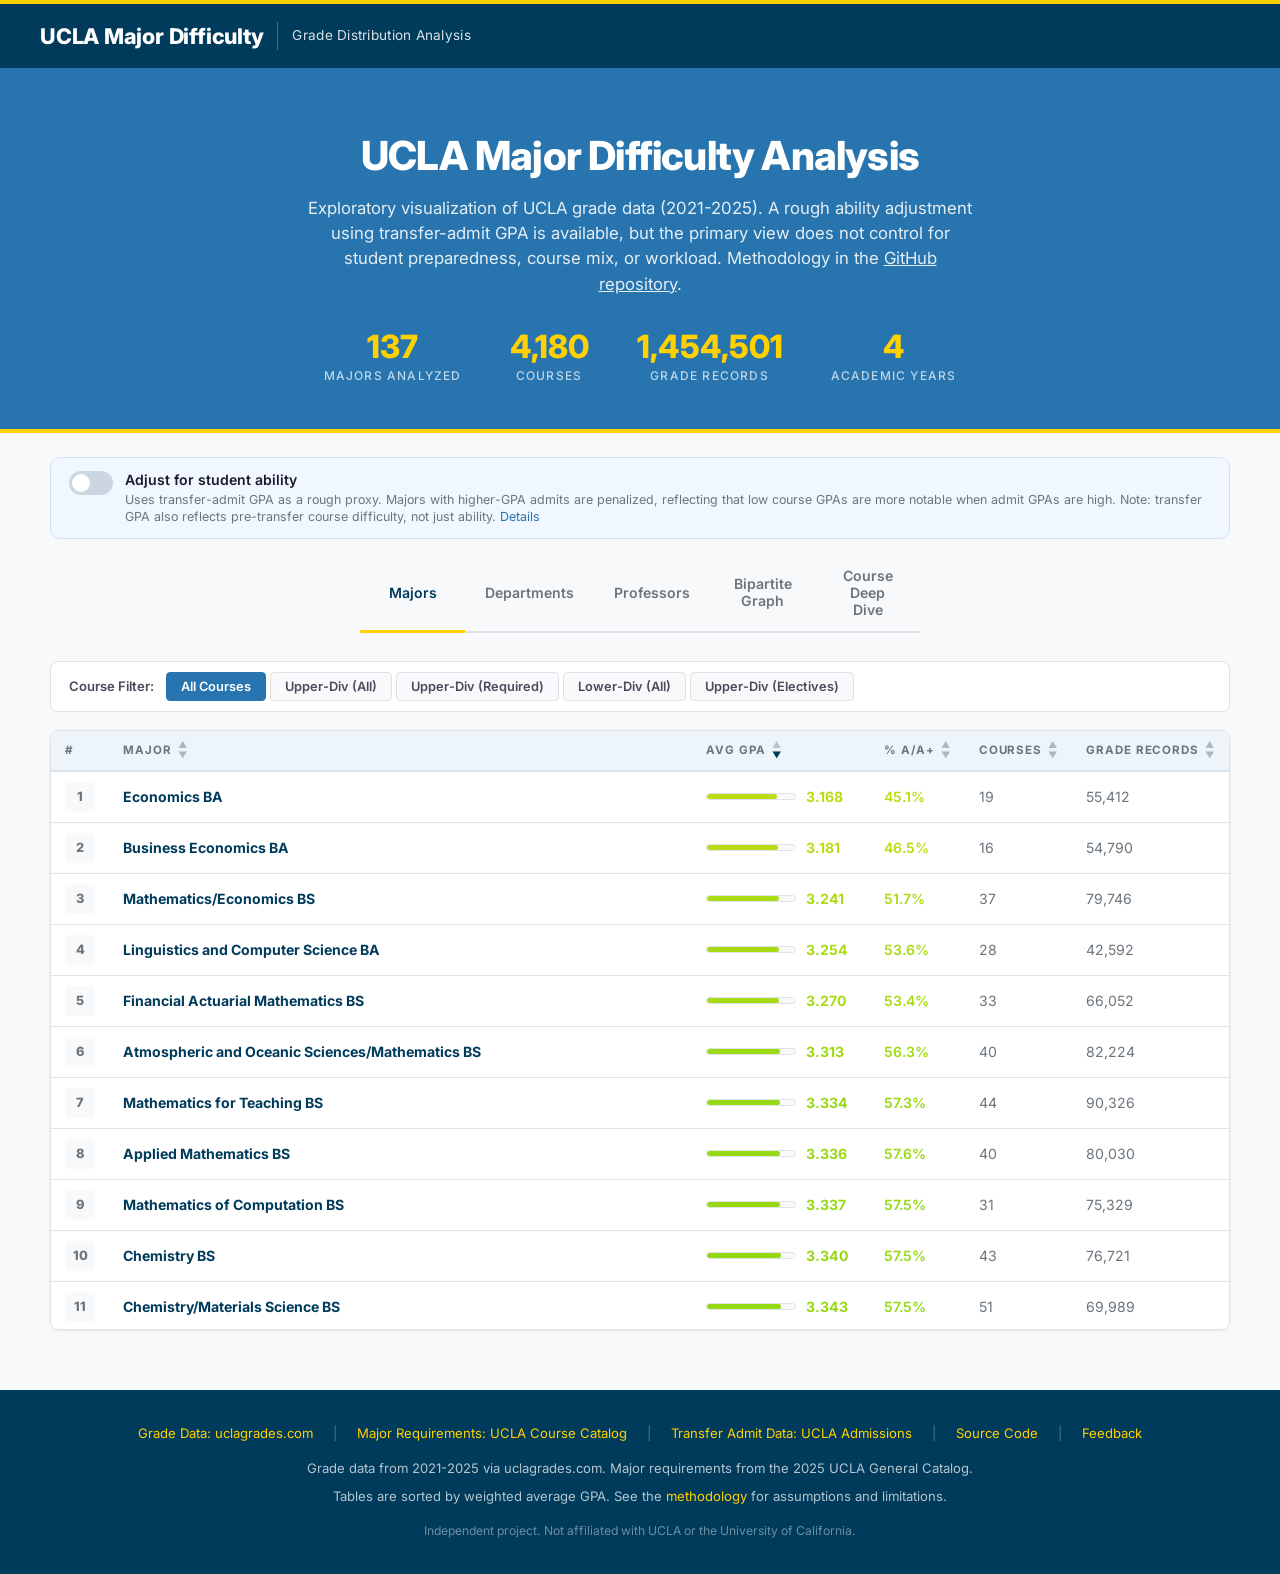
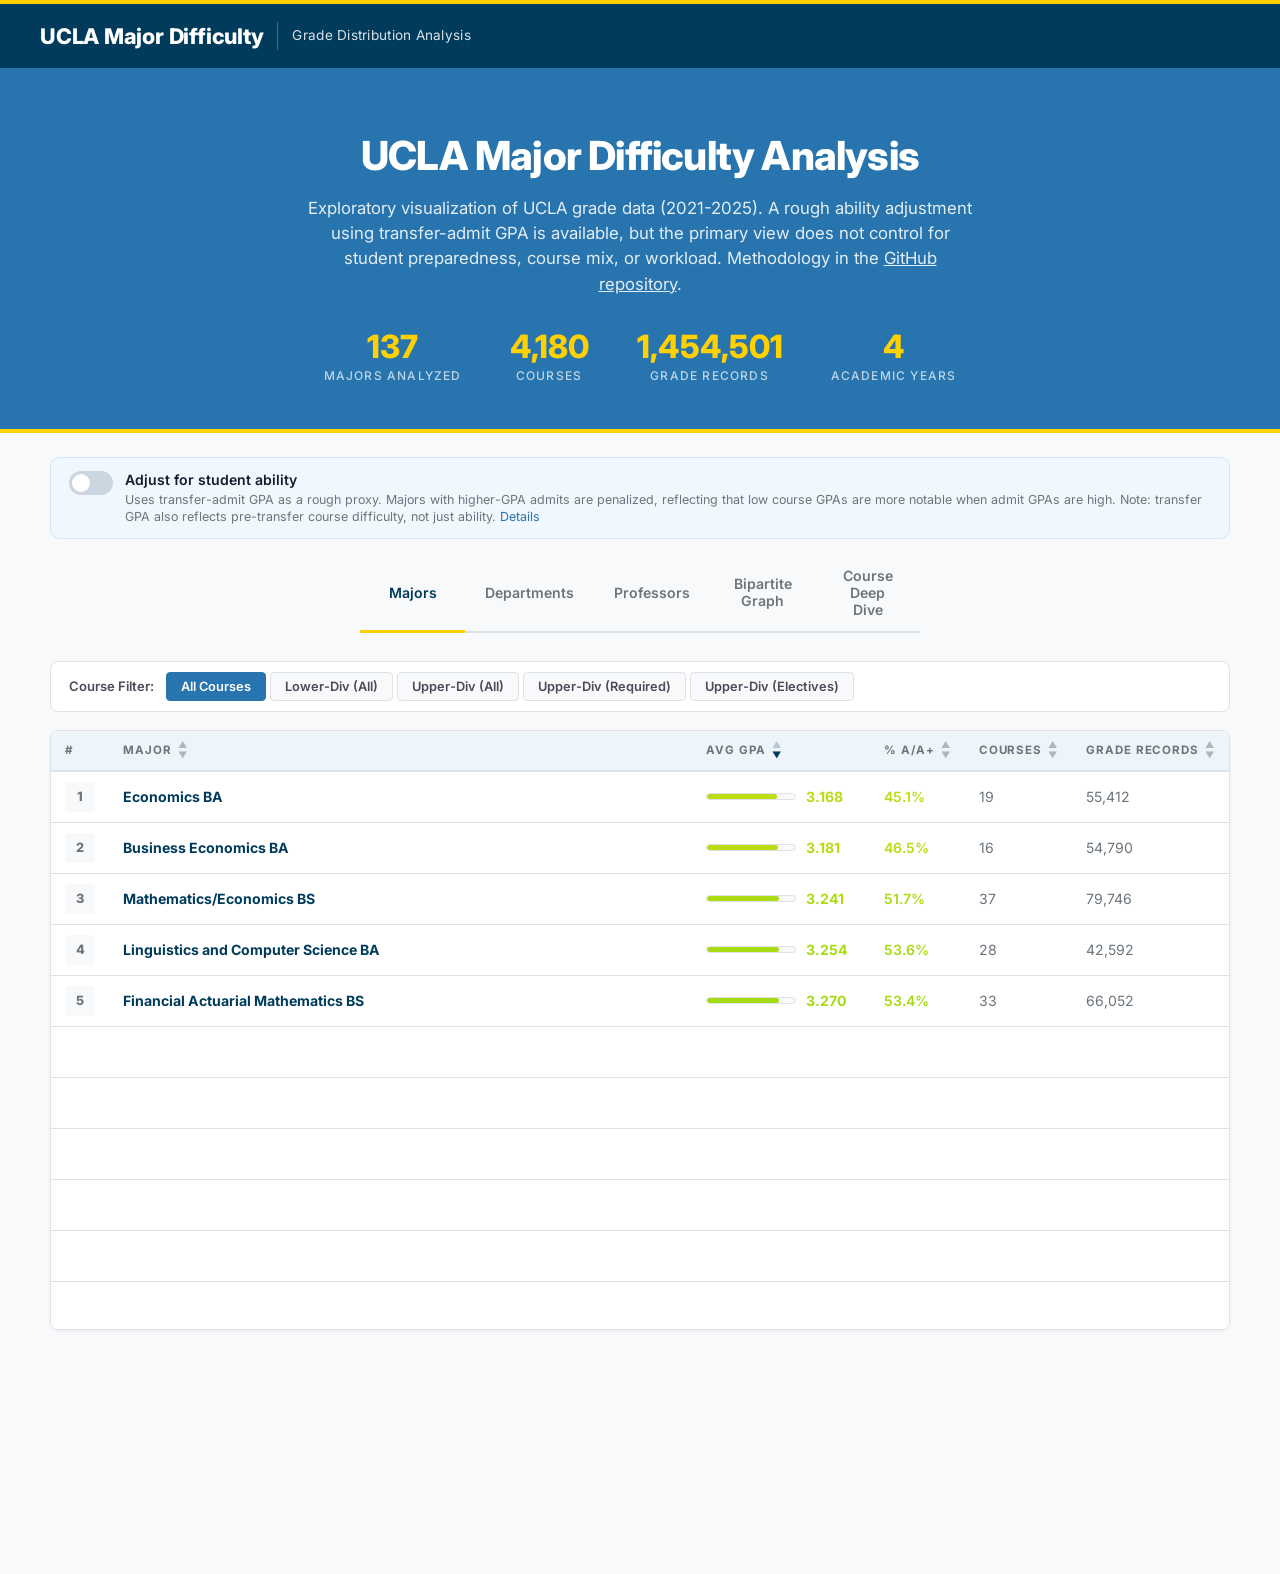
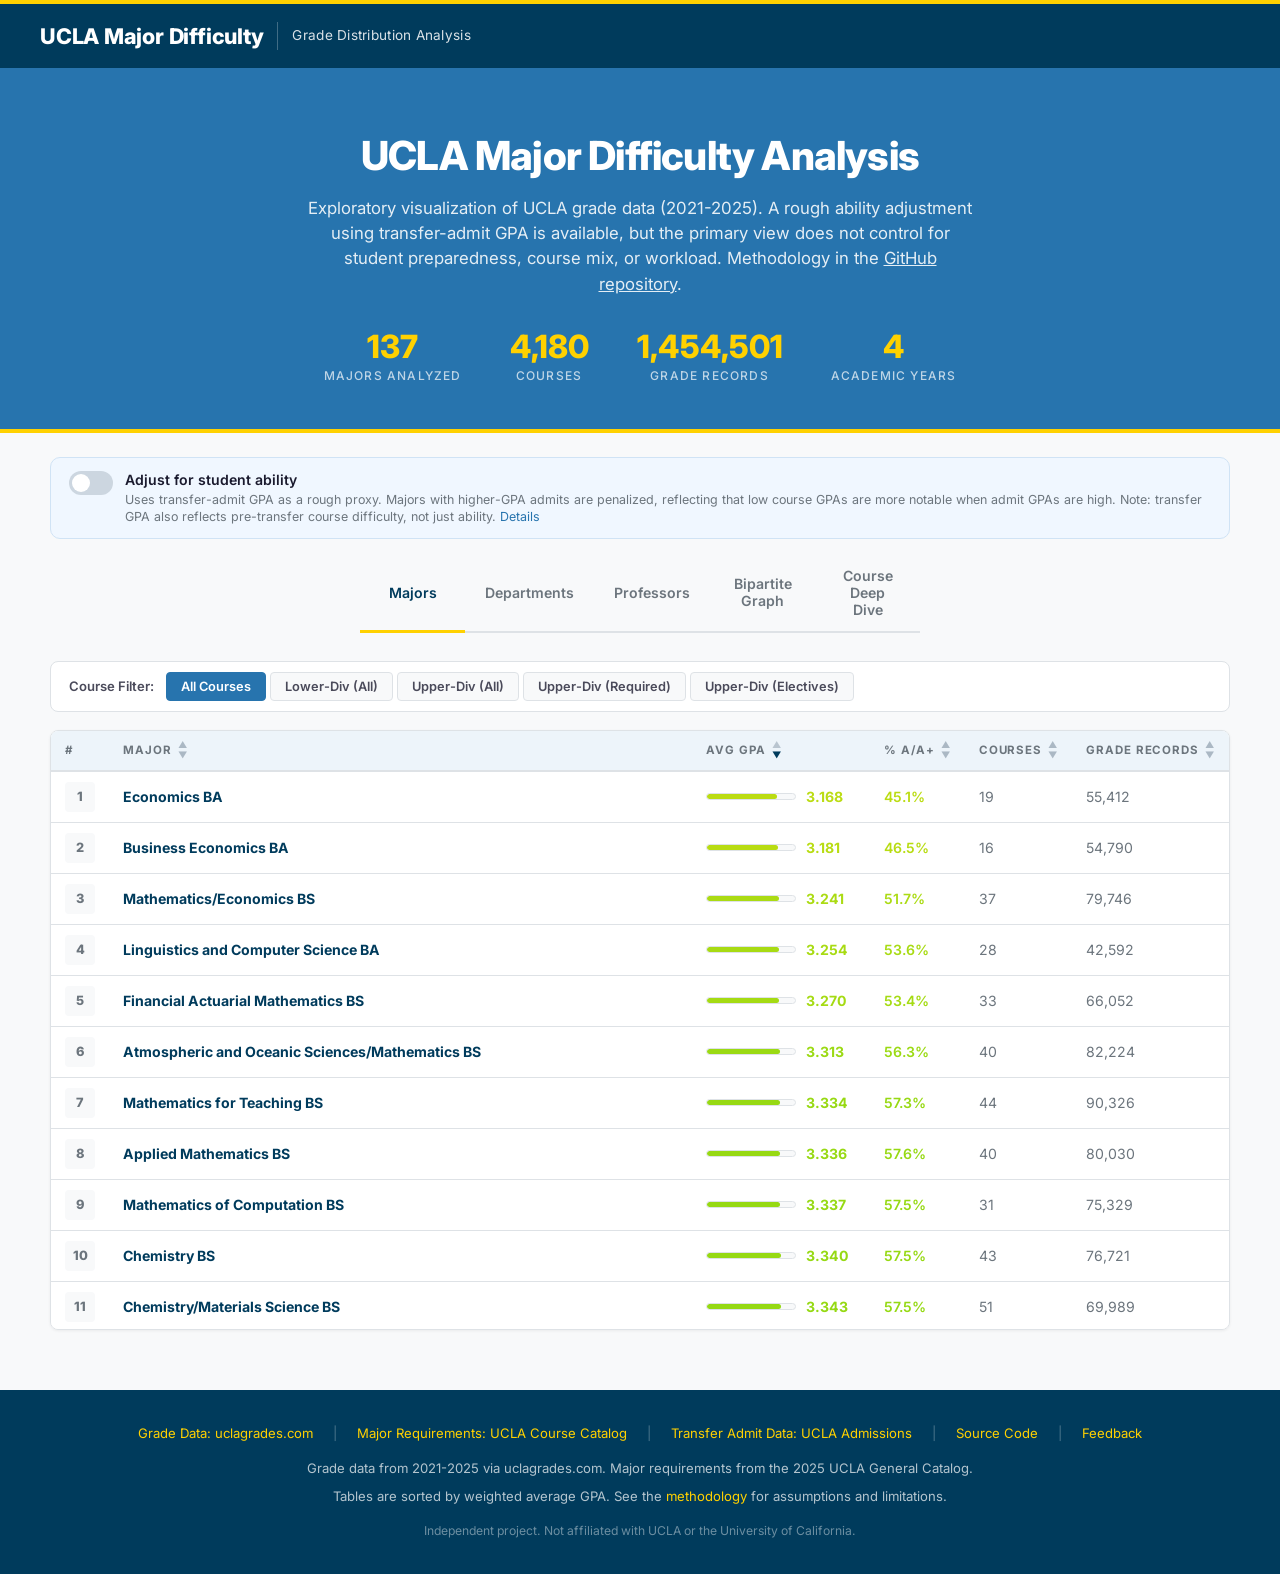
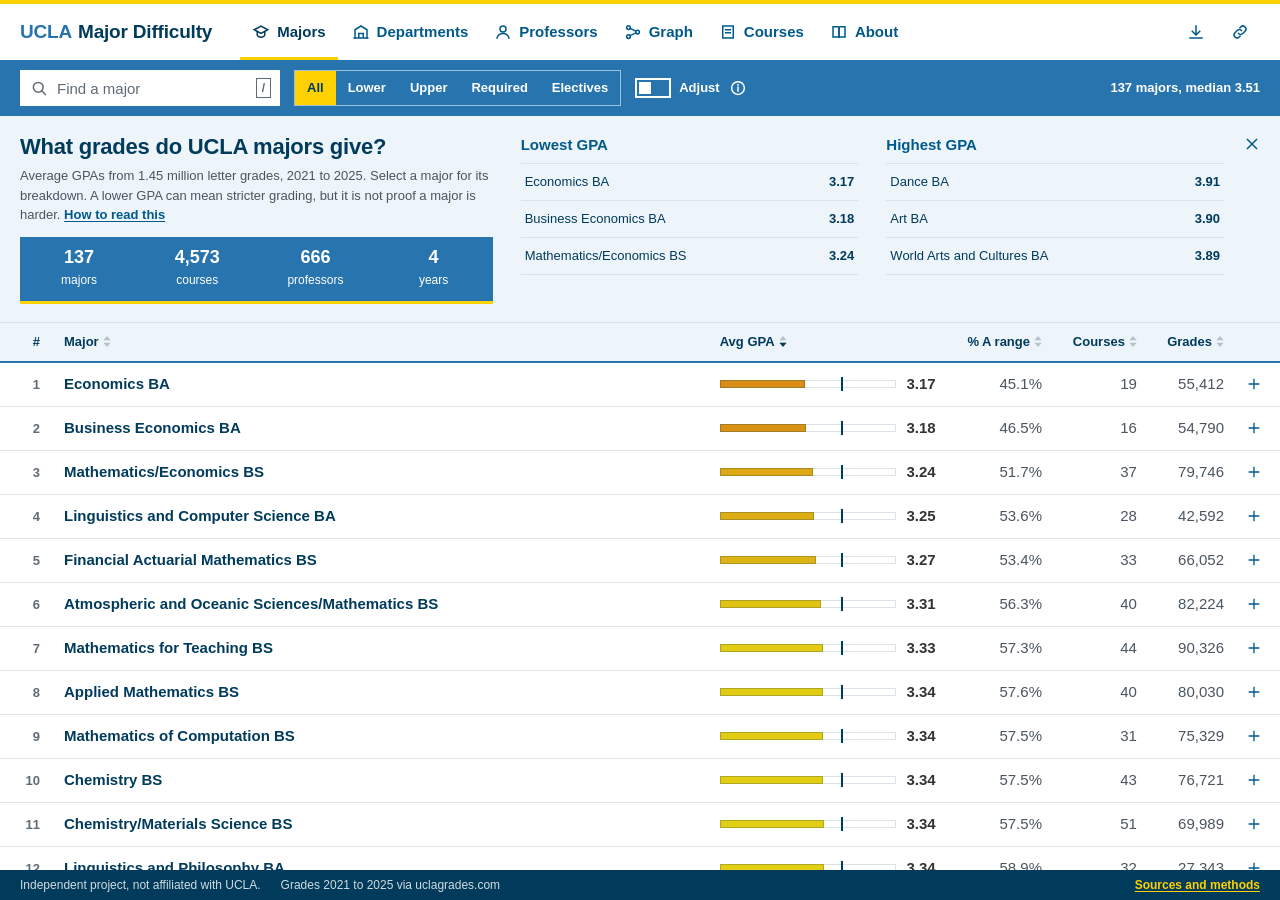
